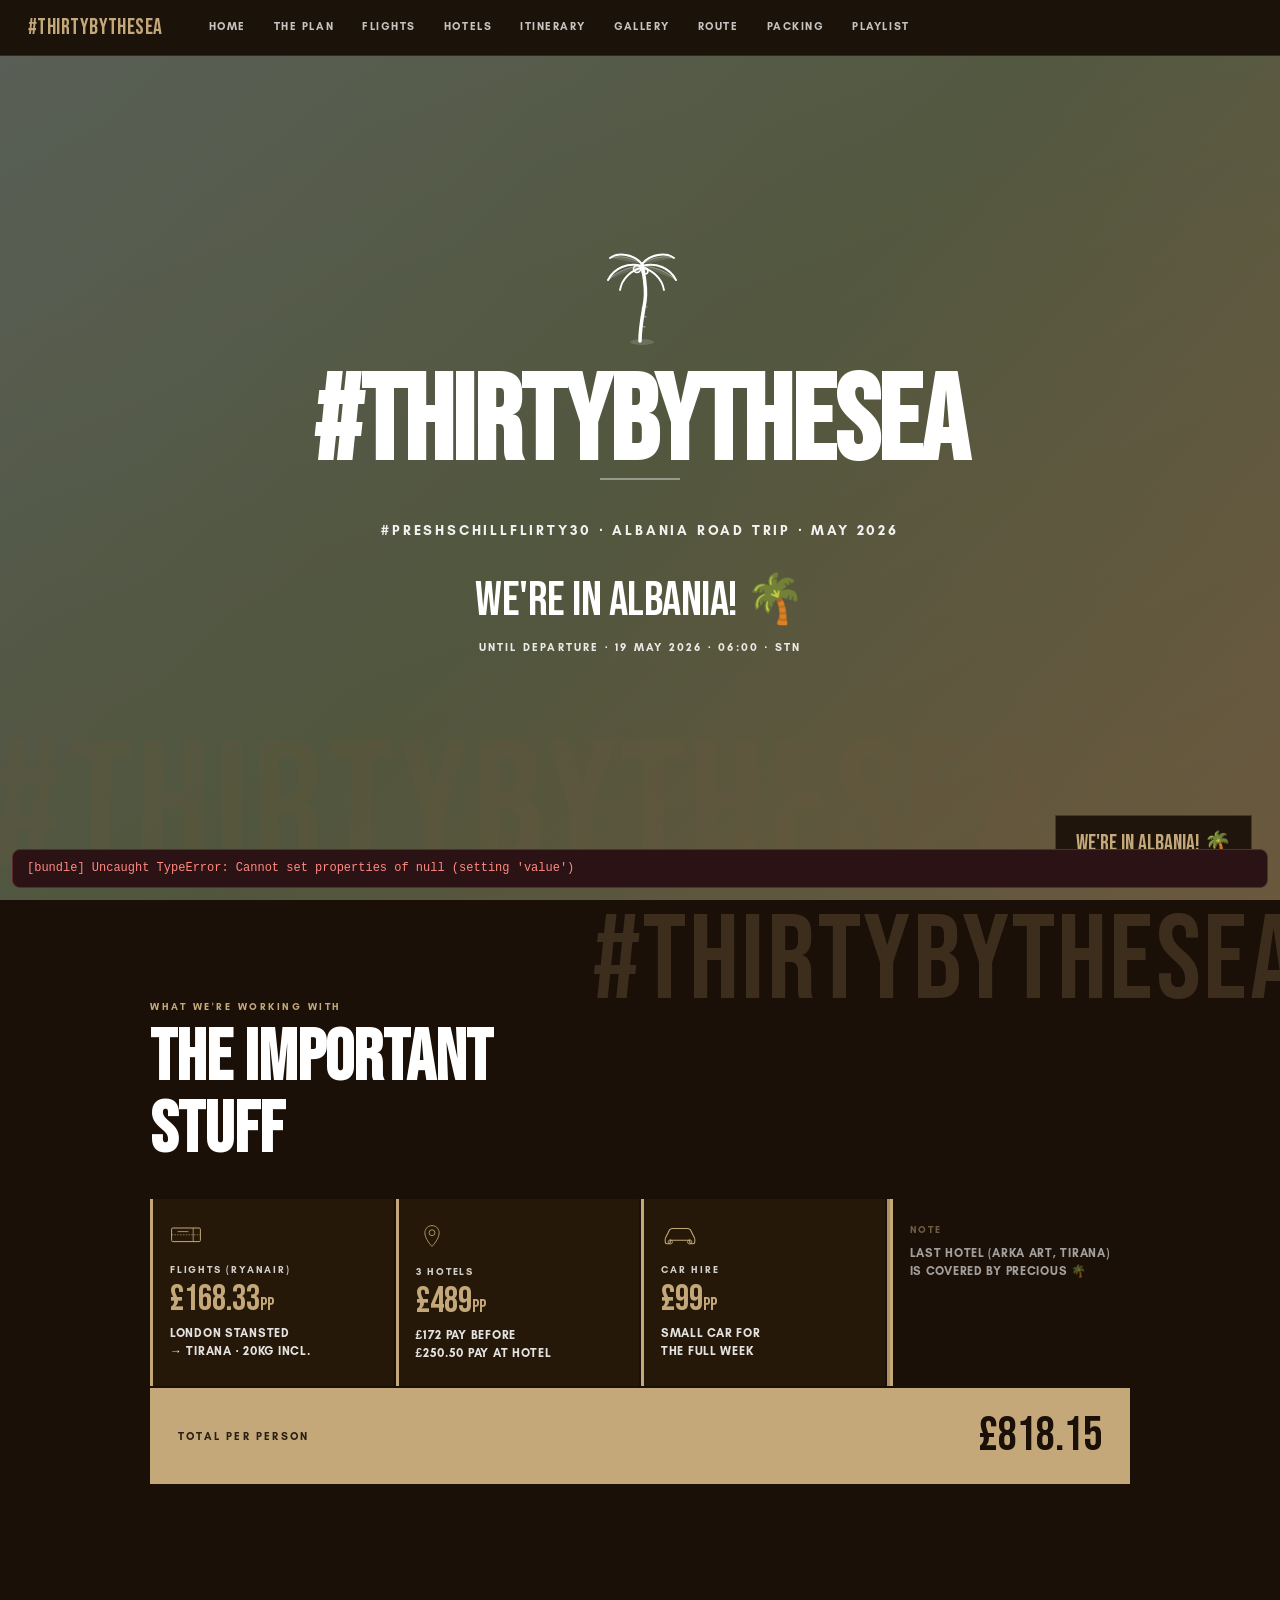
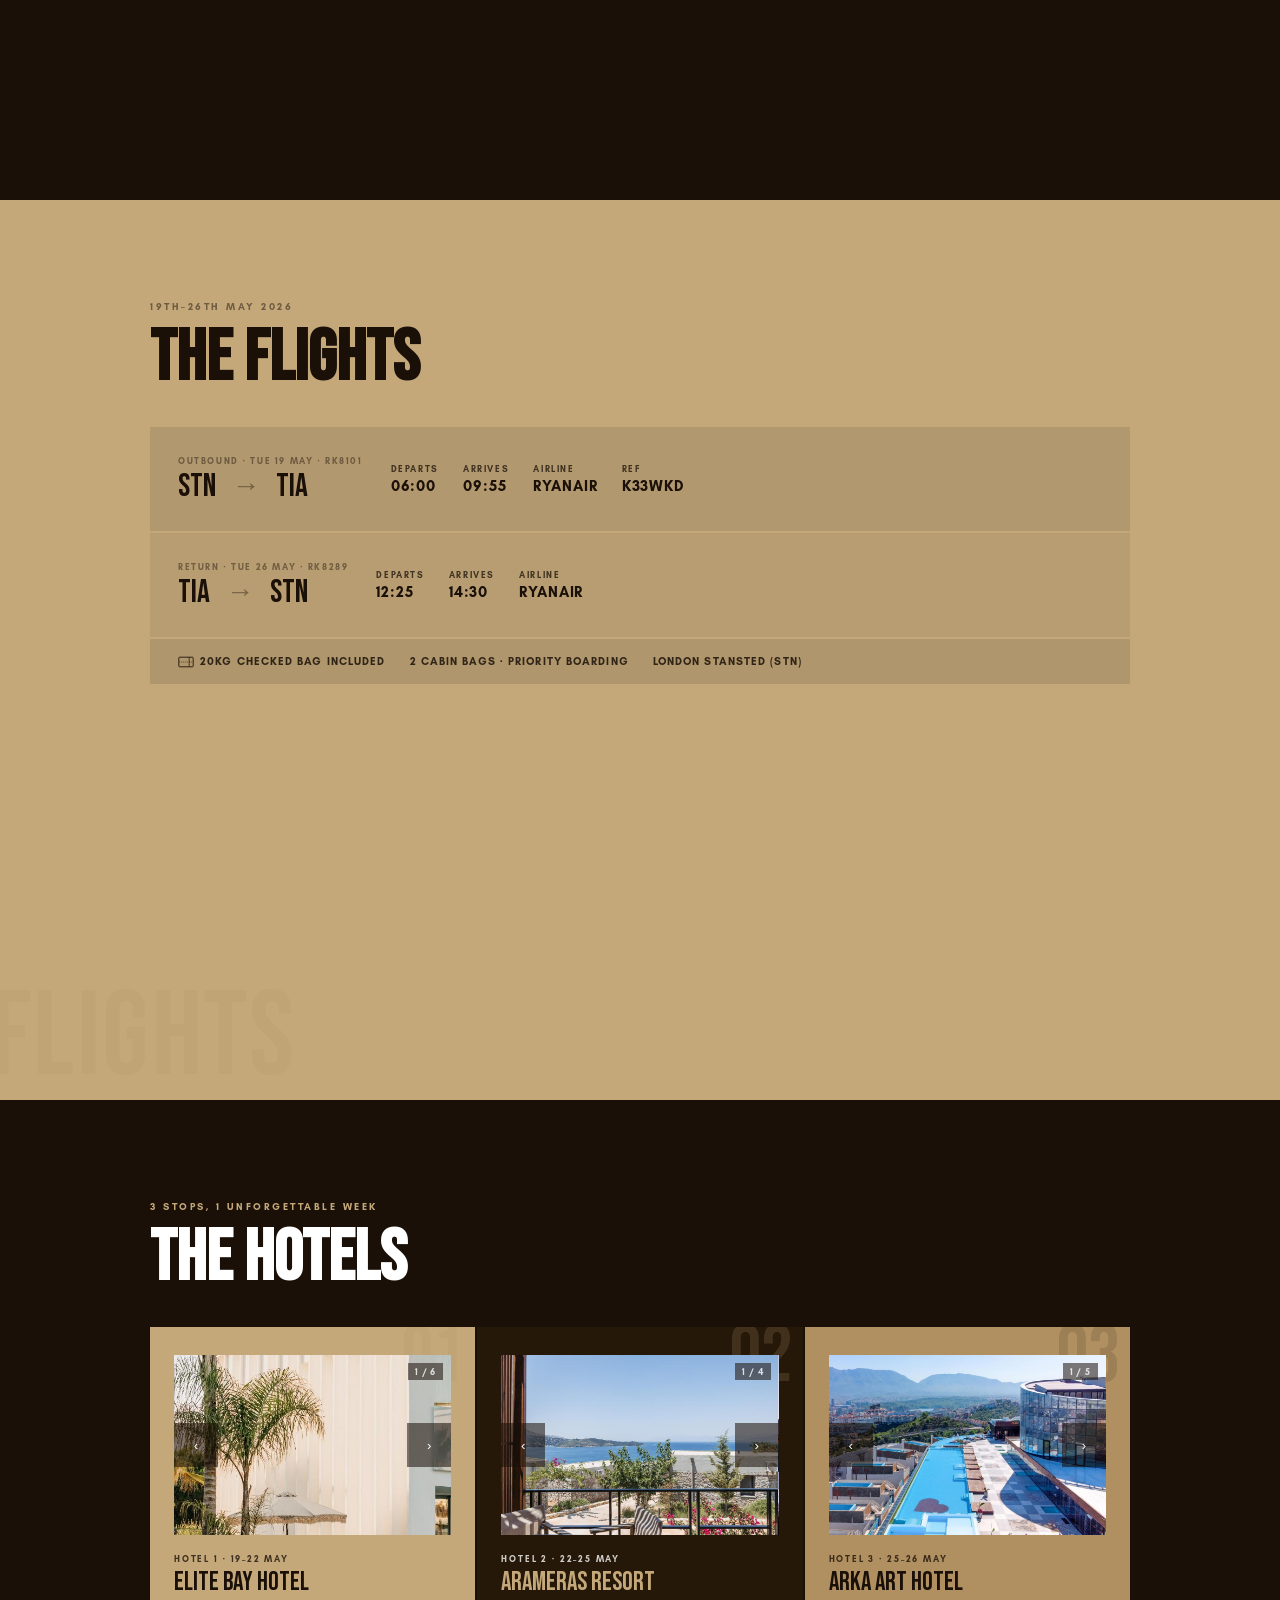
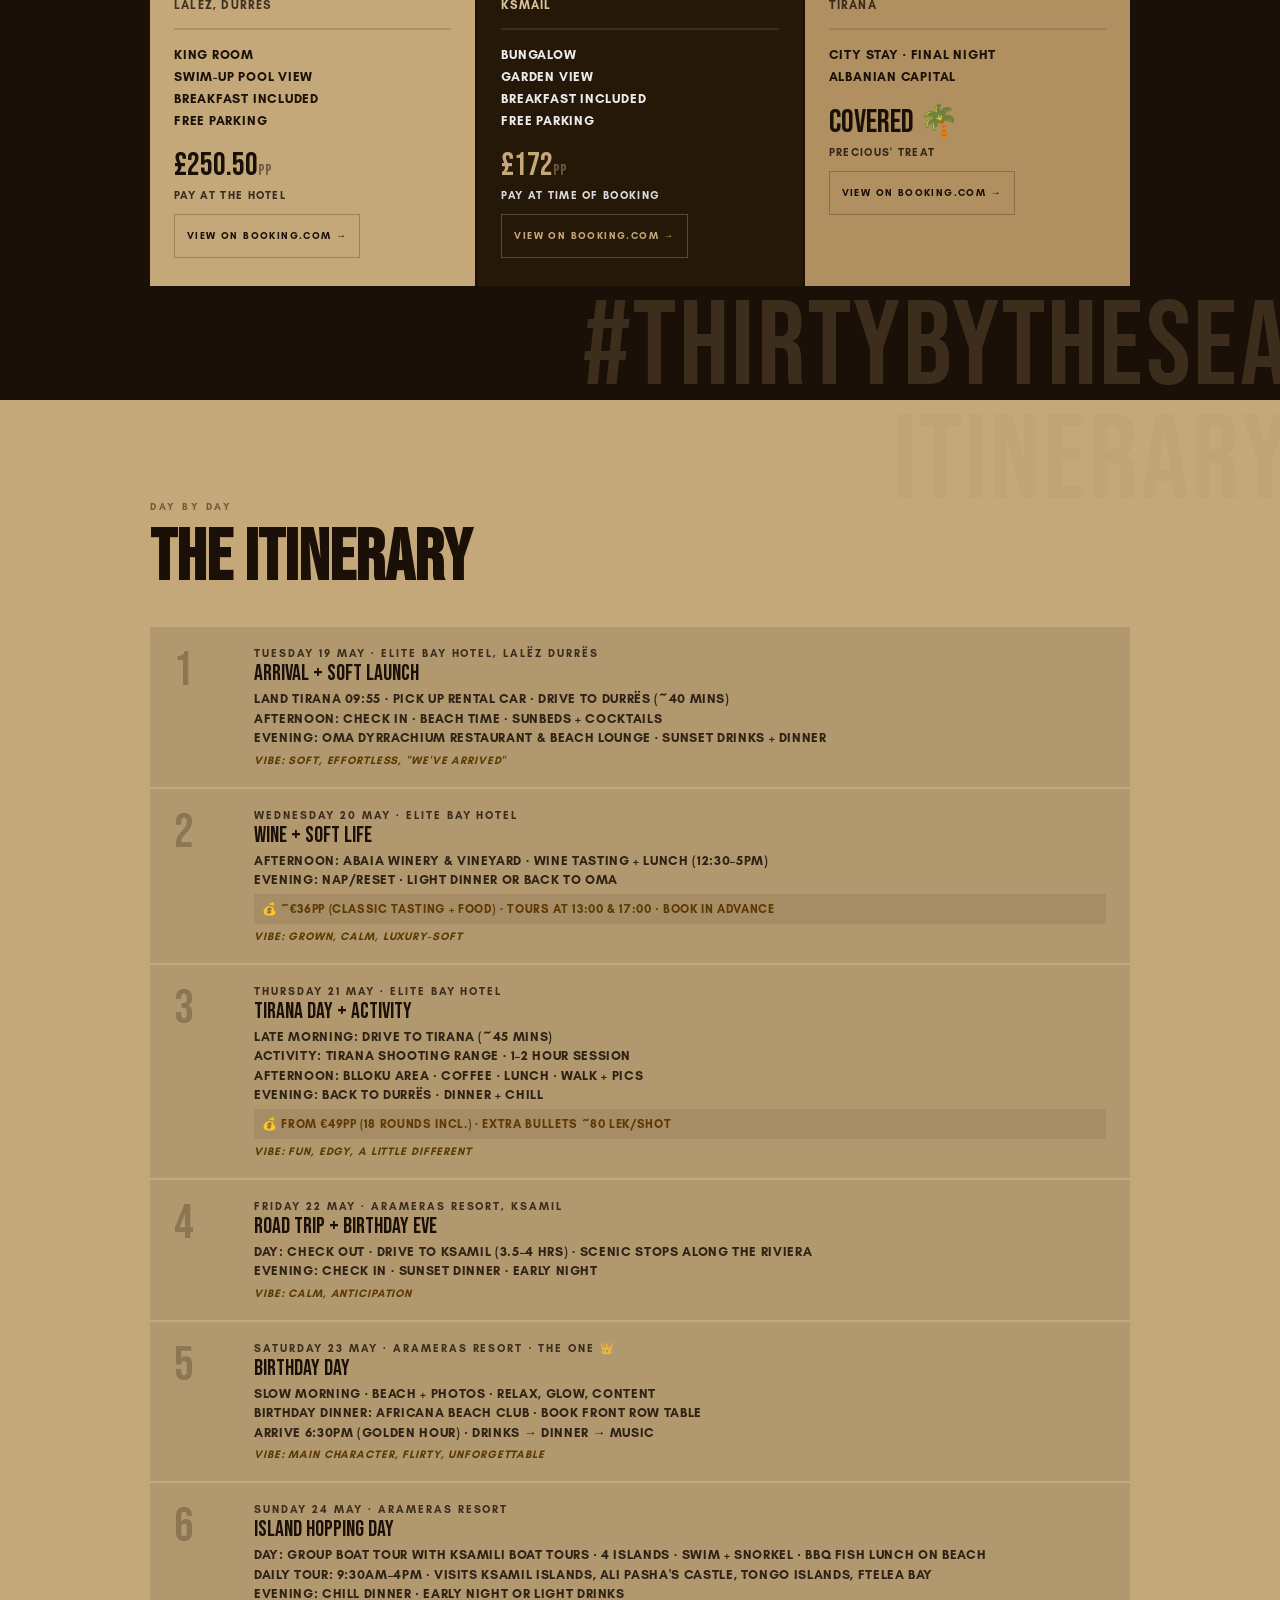
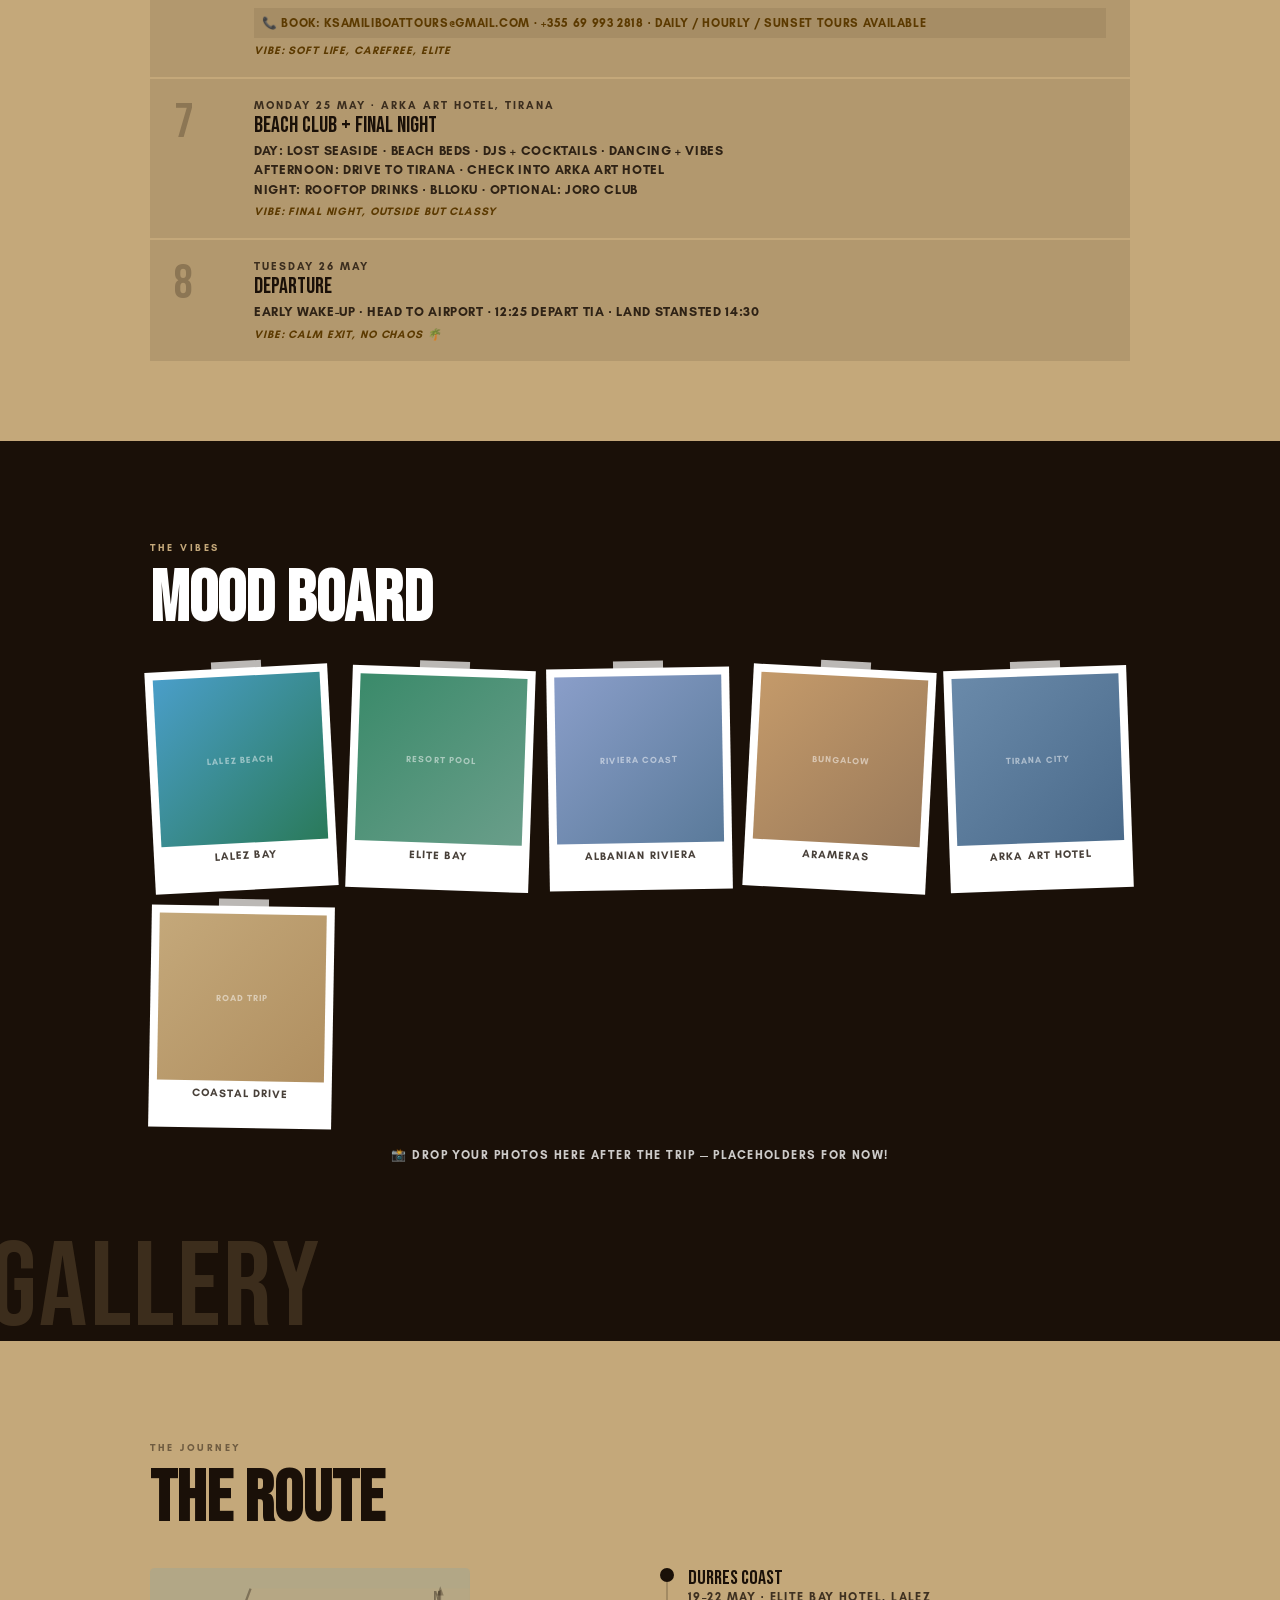
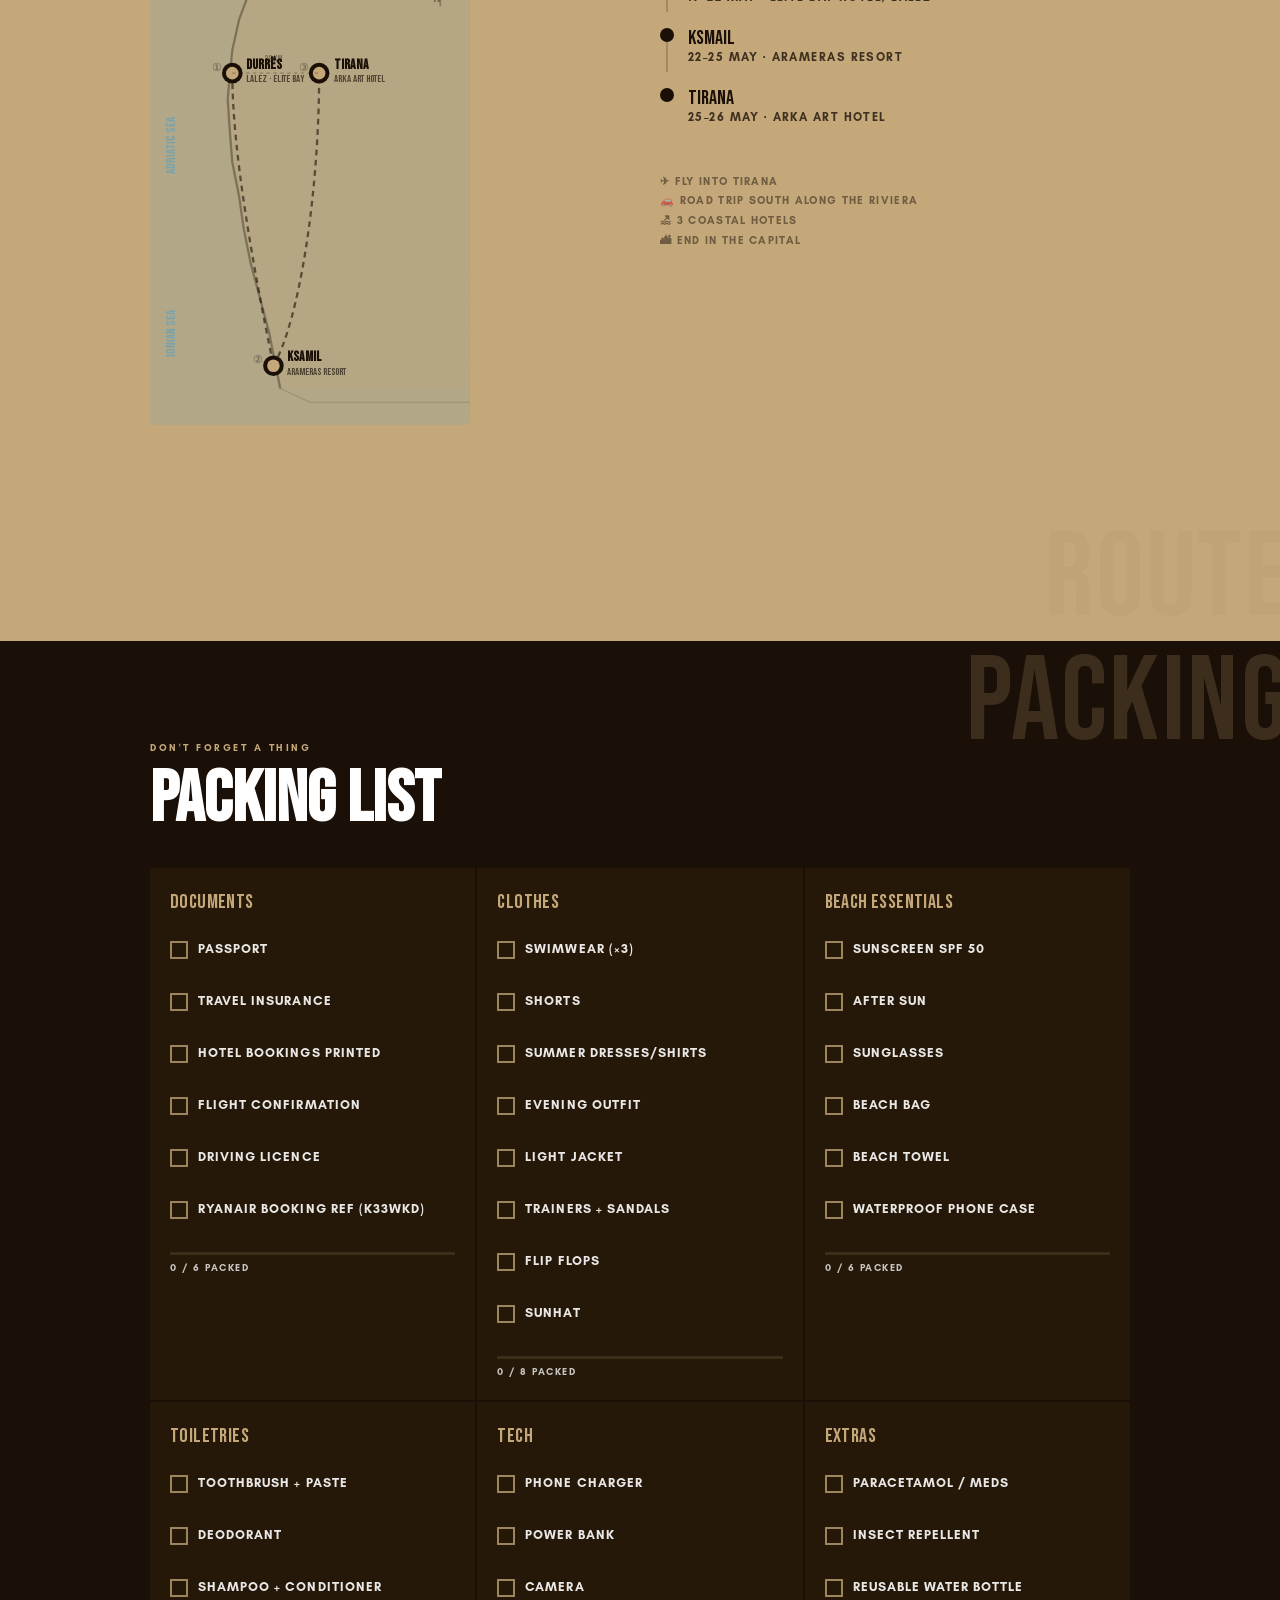
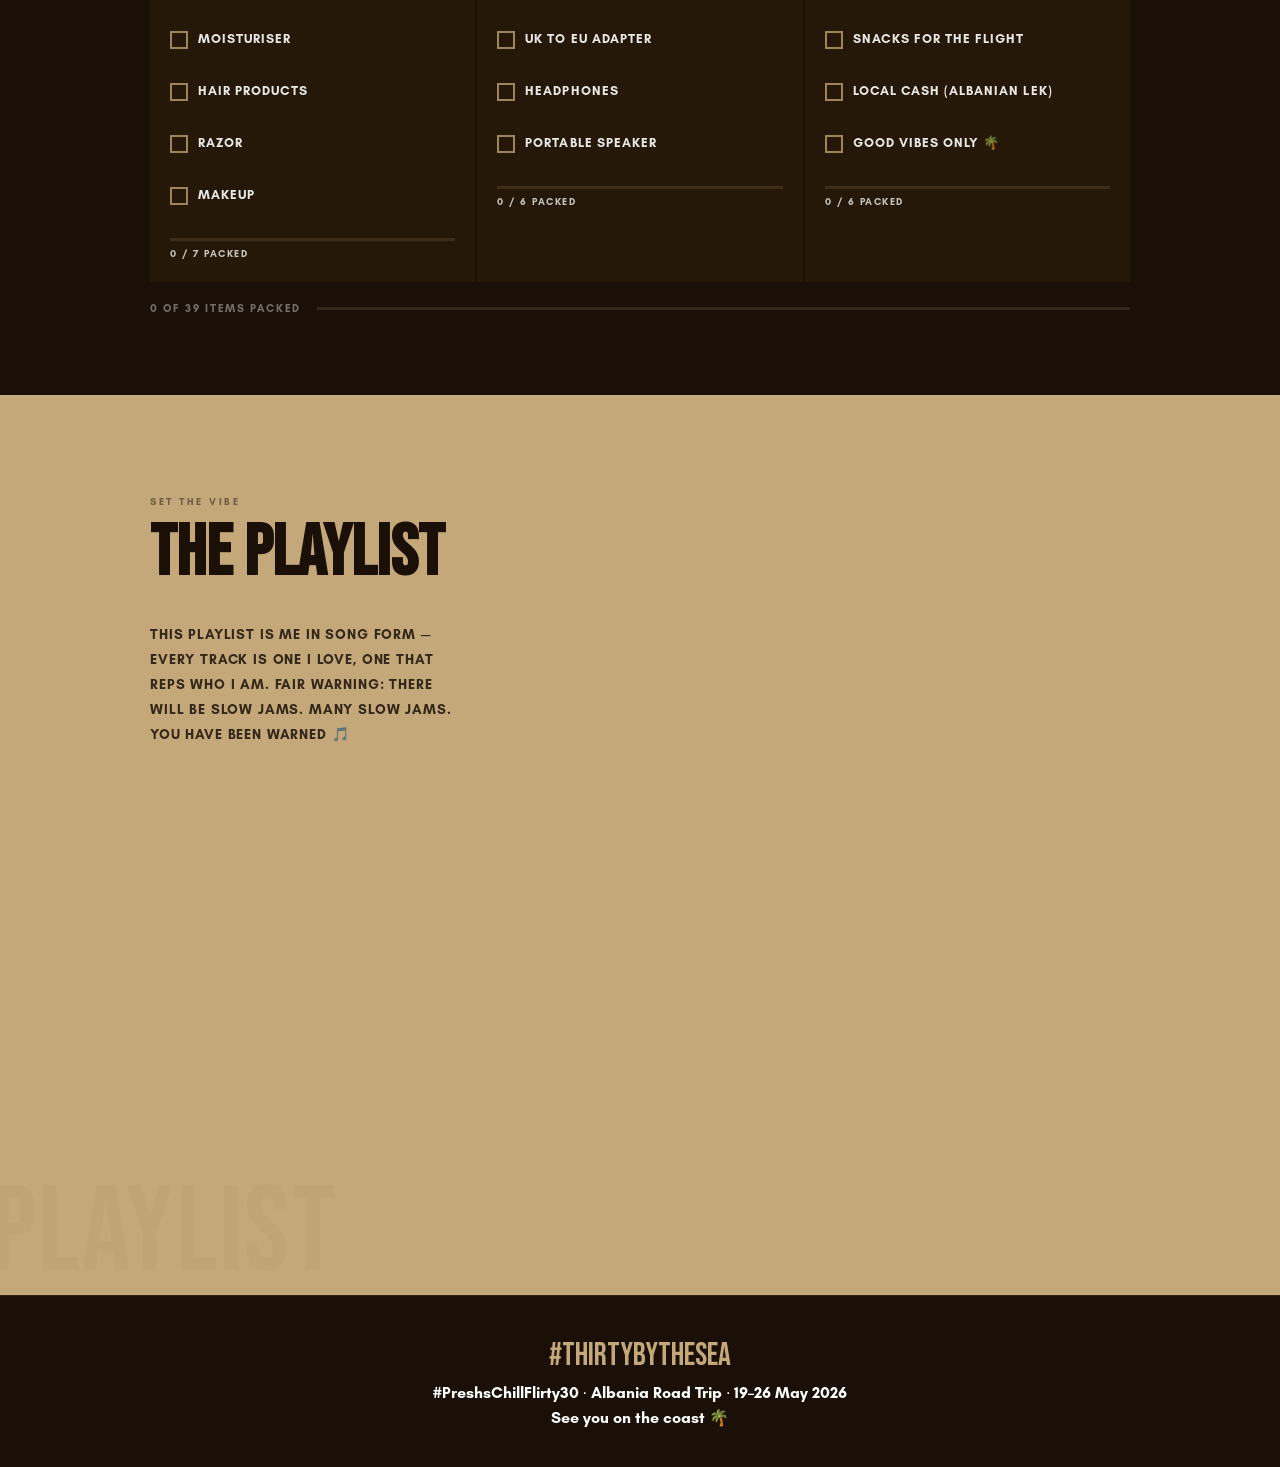
==== index.html @ 929d5aef "Add files via upload" ====
<!DOCTYPE html>
<html>
<head>
  <meta charset="utf-8">
  <title>#ThirtyByTheSea — Albania Road Trip May 2026</title>
  <style>
    * { margin: 0; padding: 0; box-sizing: border-box; }
    body { background: #C4A87A; display: flex; align-items: center; justify-content: center; min-height: 100vh; font-family: -apple-system, BlinkMacSystemFont, sans-serif; }
    #__bundler_loading { position: fixed; bottom: 20px; right: 20px; font: 13px/1.4 -apple-system, BlinkMacSystemFont, sans-serif; color: #666; background: #fff; padding: 8px 14px; border-radius: 8px; box-shadow: 0 1px 4px rgba(0,0,0,0.12); z-index: 10000; }
    #__bundler_thumbnail { position: fixed; inset: 0; width: 100%; height: 100%; display: flex; align-items: center; justify-content: center; background: #C4A87A; z-index: 9999; }
    #__bundler_thumbnail svg { width: 100%; height: 100%; object-fit: contain; }
    #__bundler_placeholder { color: #999; font-size: 14px; }
  </style>
  <noscript>
    <style>#__bundler_loading { display: none; }</style>
    <div style="position:fixed;bottom:12px;left:12px;font:13px/1.4 -apple-system,BlinkMacSystemFont,sans-serif;color:#999;background:rgba(255,255,255,0.9);padding:6px 12px;border-radius:6px;box-shadow:0 1px 4px rgba(0,0,0,0.08);z-index:10000;">
      This page requires JavaScript to display.
    </div>
  </noscript>
</head>
<body>
  <div id="__bundler_thumbnail">
  <svg viewBox="0 0 400 300" xmlns="http://www.w3.org/2000/svg">
    <!-- Sand background -->
    <rect width="400" height="300" fill="#C4A87A"></rect>
    <!-- Dark overlay -->
    <rect width="400" height="300" fill="rgba(0,0,0,0.35)"></rect>
    <!-- Palm tree -->
    <path d="M200 260 C200 220 204 185 206 155" stroke="white" stroke-width="8" stroke-linecap="round" fill="none"></path>
    <path d="M206 155 C190 130 160 125 148 135" stroke="white" stroke-width="5" stroke-linecap="round" fill="none"></path>
    <path d="M206 155 C222 130 252 125 264 135" stroke="white" stroke-width="5" stroke-linecap="round" fill="none"></path>
    <path d="M206 155 C186 140 162 150 152 168" stroke="white" stroke-width="4" stroke-linecap="round" fill="none"></path>
    <path d="M206 155 C226 140 250 150 260 168" stroke="white" stroke-width="4" stroke-linecap="round" fill="none"></path>
    <path d="M205 158 C196 162 184 175 180 192" stroke="white" stroke-width="3.5" stroke-linecap="round" fill="none"></path>
    <path d="M207 158 C216 162 228 175 232 192" stroke="white" stroke-width="3.5" stroke-linecap="round" fill="none"></path>
    <!-- Title -->
    <text x="200" y="100" font-family="sans-serif" font-size="28" font-weight="900" fill="white" text-anchor="middle" letter-spacing="2">#THIRTYBYTHESEA</text>
    <text x="200" y="124" font-family="sans-serif" font-size="11" fill="rgba(255,255,255,0.8)" text-anchor="middle" letter-spacing="3">ALBANIA ROAD TRIP · MAY 2026</text>
  </svg>
</div>
  <div id="__bundler_loading">Unpacking...</div>

  <script>
    
document.addEventListener('DOMContentLoaded', async function() {
  const loading = document.getElementById('__bundler_loading');
  function setStatus(msg) { if (loading) loading.textContent = msg; }

  // Error sink persists across replaceWith since it's on window, not the DOM.
  window.addEventListener('error', function(e) {
    var p = document.body || document.documentElement;
    var d = document.getElementById('__bundler_err') || p.appendChild(document.createElement('div'));
    d.id = '__bundler_err';
    d.style.cssText = 'position:fixed;bottom:12px;left:12px;right:12px;font:12px/1.4 ui-monospace,monospace;background:#2a1215;color:#ff8a80;padding:10px 14px;border-radius:8px;border:1px solid #5c2b2e;z-index:99999;white-space:pre-wrap;max-height:40vh;overflow:auto';
    d.textContent = (d.textContent ? d.textContent + String.fromCharCode(10) : '') +
      '[bundle] ' + (e.message || e.type) +
      (e.filename ? ' (' + e.filename.slice(0, 60) + ':' + e.lineno + ')' : '');
  }, true);

  try {
    const manifestEl = document.querySelector('script[type="__bundler/manifest"]');
    const templateEl = document.querySelector('script[type="__bundler/template"]');
    if (!manifestEl || !templateEl) {
      setStatus('Error: missing bundle data');
      console.error('[bundler] Missing script tags — manifestEl:', !!manifestEl, 'templateEl:', !!templateEl);
      return;
    }

    const manifest = JSON.parse(manifestEl.textContent);
    let template = JSON.parse(templateEl.textContent);

    const uuids = Object.keys(manifest);
    setStatus('Unpacking ' + uuids.length + ' assets...');

    const blobUrls = {};
    await Promise.all(uuids.map(async (uuid) => {
      const entry = manifest[uuid];
      try {
        const binaryStr = atob(entry.data);
        const bytes = new Uint8Array(binaryStr.length);
        for (let i = 0; i < binaryStr.length; i++) bytes[i] = binaryStr.charCodeAt(i);

        let finalBytes = bytes;
        if (entry.compressed) {
          if (typeof DecompressionStream !== 'undefined') {
            const ds = new DecompressionStream('gzip');
            const writer = ds.writable.getWriter();
            const reader = ds.readable.getReader();
            writer.write(bytes);
            writer.close();
            const chunks = [];
            let totalLen = 0;
            while (true) {
              const { done, value } = await reader.read();
              if (done) break;
              chunks.push(value);
              totalLen += value.length;
            }
            finalBytes = new Uint8Array(totalLen);
            let offset = 0;
            for (const chunk of chunks) { finalBytes.set(chunk, offset); offset += chunk.length; }
          } else {
            console.warn('DecompressionStream not available, asset ' + uuid + ' may not render');
          }
        }

        blobUrls[uuid] = URL.createObjectURL(new Blob([finalBytes], { type: entry.mime }));
      } catch (err) {
        console.error('Failed to decode asset ' + uuid + ':', err);
        blobUrls[uuid] = URL.createObjectURL(new Blob([], { type: entry.mime }));
      }
    }));

    const extResEl = document.querySelector('script[type="__bundler/ext_resources"]');
    const extResources = extResEl ? JSON.parse(extResEl.textContent) : [];
    const resourceMap = {};
    for (const entry of extResources) {
      if (blobUrls[entry.uuid]) resourceMap[entry.id] = blobUrls[entry.uuid];
    }

    setStatus('Rendering...');
    for (const uuid of uuids) template = template.split(uuid).join(blobUrls[uuid]);

    // Strip integrity + crossorigin — blob URLs from a file:// document inherit
    // a null origin, so crossorigin forces a CORS fetch that SRI then rejects.
    // The manifest bytes are ours; SRI protects against CDN compromise, not this.
    template = template.replace(/\s+integrity="[^"]*"/gi, '').replace(/\s+crossorigin="[^"]*"/gi, '');

    const resourceScript = '<script>window.__resources = ' +
      JSON.stringify(resourceMap).split('</' + 'script>').join('<\\/' + 'script>') +
      ';</' + 'script>';
    // Inject after <head> so the DOCTYPE stays first; prepending the script
    // would push the parser into quirks mode. DOMParser always emits a <head>
    // (synthesizing one if the source HTML omitted it) but may carry
    // attributes through, so match the full opening tag. slice() rather than
    // replace() keeps us clear of $-pattern substitution in resourceScript.
    const headOpen = template.match(/<head[^>]*>/i);
    if (headOpen) {
      const i = headOpen.index + headOpen[0].length;
      template = template.slice(0, i) + resourceScript + template.slice(i);
    }

    // Parse the template and swap the root element. Scripts inserted via
    // DOMParser/replaceWith are inert per spec — re-create each with
    // createElement so they execute, awaiting onload for src scripts to
    // preserve ordering (React before ReactDOM before Babel before text/babel).
    const doc = new DOMParser().parseFromString(template, 'text/html');
    document.documentElement.replaceWith(doc.documentElement);
    const dead = Array.from(document.scripts);
    for (const old of dead) {
      const s = document.createElement('script');
      for (const a of old.attributes) s.setAttribute(a.name, a.value);
      s.textContent = old.textContent;
      // text/babel scripts with a src: fetch and inline. transformScriptTags
      // does XHR against the src, but blob:null/ from a file:// origin is
      // silently dropped. Inlining makes it a plain inline babel script,
      // which transformScriptTags handles unconditionally.
      if ((s.type === 'text/babel' || s.type === 'text/jsx') && s.src) {
        const r = await fetch(s.src);
        s.textContent = await r.text();
        s.removeAttribute('src');
      }
      const p = s.src ? new Promise(function(r) { s.onload = s.onerror = r; }) : null;
      old.replaceWith(s);
      if (p) await p;
    }
    // Babel standalone auto-transforms type=text/babel on DOMContentLoaded,
    // which fired before we swapped the document. Trigger manually if present.
    if (window.Babel && typeof window.Babel.transformScriptTags === 'function') {
      window.Babel.transformScriptTags();
    }
  } catch (err) {
    setStatus('Error unpacking: ' + err.message);
    console.error('Bundle unpack error:', err);
  }
});

  </script>

  <script type="__bundler/manifest">
{"91d65eb9-b013-4e97-a928-3723d8cd5eda":{"mime":"image/jpeg","compressed":false,"data":"/9j/4AAQSkZJRgABAgAAAQABAAD/2wBDAAgGBgcGBQgHBwcJCQgKDBQNDAsLDBkSEw8UHRofHh0aHBwgJC4nICIsIxwcKDcpLDAxNDQ0Hyc5PTgyPC4zNDL/2wBDAQkJCQwLDBgNDRgyIRwhMjIyMjIyMjIyMjIyMjIyMjIyMjIyMjIyMjIyMjIyMjIyMjIyMjIyMjIyMjIyMjIyMjL/wAARCAKrBAADASIAAhEBAxEB/8QAHwAAAQUBAQEBAQEAAAAAAAAAAAECAwQFBgcICQoL/[base64]/8QAHwEAAwEBAQEBAQEBAQAAAAAAAAECAwQFBgcICQoL/[base64]/9oADAMBAAIRAxEAPwDzPUl/4mUxyDh8cGtvxgvy2Z6Zj/oKy9Yt/smsXNvu3+W5Xd64rU8WHMdiRn/V/wBBXO+h3Lqbfhof8UgFJwN0ma5XwiMeJLXHTD/+gNXU+HX2+DW+XIXzD+tcx4PGfElufRHP/jpolsStybxxz4ii/wCuKf1r1PWwVhudv3kjjwfoFryvxkd3igD0jjFes+IBsF2ACcqg4+i0bUGC/jI8T8ZWcdv4inaMYWULLj1JHP65rnSK73x1YgWNhegfN80Tn9R/WuGYetOjLmgjOtDlmyHbzTwo3AHIFKB81H8Wa0M7HeWOkJo1+0KSeYJLZZN31NbXh7/ka7DH98/+gmsPS70X4t5f44rJYn47qxH8sVv+Hl/4q6x/3if/[base64]/[base64]/mBXzrdmj6OK0ZqaCgPg6TtkSGud8HEr4jhPH3H6/wC7XR6Gv/FGTfMekn9a5zweQfEMef7j/wAqcupI/wAWMH8XsPaMH8hXqviVm864ToN0Yx6nA/z/APr48o8TD/isXHqYx/46K9b8SOpknTaP9YhJ79Kb0oMUf4yPOfHDN/YEK8YE44z7GvOiea9E8cy/8SCEdN0/H5GvO+9Z4b4B4r4wHWlI5oPWgH5q6DmOl8JE/wCl89Av9a7Xwz8/iqy9t/8A6A1cd4SX5bz6L/Wuy8LDPiyz/wCB/[base64]/bMZP+fyr517xPpI7M1dH48FSdgVlJP51zfg9QdfXjJETH6V0OmEjwO+MAskoGSc9/asDwdhtd/wC2LU3syOwniPnxhj/ai6/Ra9V8TFlnuzhf9anTOQMf/X/WvKtfP/FZH/rpEP0WvWfEjAXNwCwyHTHt8tN/wAj/AB0eYeOJC2lWgxgeacflXBHrXdeOW/0CyX/bY4rhSKnD/AhYn+ILSr8zCgDNPUcVuc6Or8JAFLs/7o/nXX+FhjxbafR//QDXH+EQTFd4Pdf612nhXH/CV2vsH/8AQTWtH4kVV/[base64]/M1Q14ka3d5OSZP6Vo+KRme3znd5XNfPveJ9EtmaunjHggkAcRynn/AIFXO+EV/wCJ5/2yauhsf+RJkPcRS/8As1YHhA/8T1l/6Yt/SjoxdhNcGfGpHPEsX8lr1rxKwN3OVA3KUU/rXk2rc+N2X/ptF/Ja9V8VZS4u8A5LJ/KiX8AmP8dHmPj5t0Vn7M/b6VwzV2njp90VkCMHc/8ASuLPSpw38NBif4jFXqKeB8xFMWnZ+etzBHW+EB+5u/qv9a7LwqM+Krf2V/8A0E1yHhAfuLv/AHl/rXYeE/8AkaoP91//AEE1tR+JDq/[base64]/wDTTvWl4oYtPbE/88QazdYBbVbvrkyGtHxJnz7Uc4FuBz+NfPvdH0K6mnZgf8IQ7n/nlJ/NqxfBozr7H/pi38xW1a5PgZsdopT+prE8GD/idP8A9cG/mKT2YuqG6kd3jxv+viIfoteq+KZCZrgkcCdAfoBXlV7/AMj6OP8Al5j/APZa9O8Wn5rscnNwP5Gqn/AFD+OjyzxxJvubUDphz+tcmeldR4zz9otPlwNjY5965c0qC/donEfxGKtPx82aYnUVJ7VsZLY6/wAIf8et4f8AaX+RrsfCQ/4qmHn+B/8A0E1xvg45tbsf7S8/nXZeEf8AkaYv9x/5VrR+JDq/[base64]/wATa6OD94fyq3rp5s8nP+ipz+deA+h9CupqW7bPAxwOsTg+/LVjeDD/AMTuT/ri38xWxGMeCSRj/Uucfi1Y3g7jWJT1/cn+YoezF1Qlx83jxc/8/cY/Va9O8VjM92o5H2hf/QTXmE3zePk29DeR/wA1r03xKf396R2uvz4NFT+AKn/HPKfGZPn2f/XNun1rl2rpfGJIvbZD2jJ/U1zRNOh/DROI/iMcvUVJjnNRr1qStDJHXeD+bS7OMfOv8q7PwiP+Koj/ANx/5Vxng/8A49Lv/fX+Rrs/CP8AyM6f7jn9K3o/[base64]/AG+Pyqzrpy9oPS2X+Zqvrik6xdYOct1/CpNXOZbc5/5dk/DivBfQ99dTZUH/AIQ5cf8APJv/AGasbwf/AMhmU9f3J/mK222p4PQ9/Ibn86xPB/8AyGZcf88T/MUvssfVEZJ/4T6Lrk3sWc/Va9K8TAma9GCP9JPP4GvNyN3xCh976L/0Ja9K8VYFxdrnrc8fkaqp/u5FP+OeS+LyTqcIPaEfzJrnTXQeMD/xOR6eUuP1rnic06PwIjEP94x6npUnWoVPar1pam5huXHWKPzMe2QD+hq3oRHXQ6XwecWt17uv8jXa+Ef+Roj/AOub/wAq4jwg3+jXXqXH8q7bwg2fE0ftG/8AKuiiveRNV/[base64]/+8P5Cn6uv7yA+tvH/Km6yB/a1z14YfyFO1Vt0kIOeIIx+leE+h766m3IAfBy9eIM/wA6xvCHGsSf9cT/ADFbzrnwd16WwP6Vz/hE/wDE5kPpEf6VPRg90Ef/ACUW3/6/4z/48tem+L1AuJz/ANNuQPYtXmUOD8R7b0+3x/8Aoa16T4vkb7Vc4PSbPHflqup/u5FP/eEeReMD/wATceoiXP61zw5rc8UFm1qXcONi4+mP/r1igACnR+BGdZXqMAK6fwbCtzqFzbsMia2ePPpkYzXMmuk8Fz+TrDMASfLIAHXmnU+FhS+JFrw1G0EV6hHzRy7D+Ga7bwdz4mQ/9MnrmkgFjrOpIAdjyK3PUblzzXS+Df8AkaEGeDC/[base64]/5CtwfUr/IU3UyTLHnOfJj/APQRUmtDGqT9cZHP4CqupTA3gXJ4hjHP+4K8Tex717XOon3DwjnP/Lsnftiue8LEjVpD/wBMz/MV0d2QvhQqQATaoP8Ax0VznhTJ1eQdvLP8xUdGPqiSz+f4jWuOv2+M/wDjy16L4sKtf3ZH8Nxjn8a89tOPiTa45H9oR/8AoYr0bxaOHm2gE3D9D1wauprhyKf+8I8i8WgDXJABgCNP/QRWAK2/E751643eiDH/AAEVi06fwIir8bEI4rqvAyhdXkYjpEa5Yda6vwQC2qy/9c6VZ+4x0PjR0DkPrGpZHXy8Z/3a2fBYI8SqD2iesdgP7Z1Hvyn/AKDW54NP/FTD/ri/9K6MN9knE/[base64]/kKxdQcm9Y4/hX/ANBFa+trnU7jn+739hWZdKr3BIGMgfyFeRHZHsSvc7a8Y/8ACMD5RzbgHj/YrnvCeP7Wkz08o/zFdJqaKvh+aMcBLcgfliub8K/8heT08s/zFY9Ga9UWLTB+JNsP+ogn/oYr0jxdKsq+RuwY5nPHuTXmtiSfiVanP/MRQ/8Aj4rvNfbfd3RIHE5OB9TV1HagTTV8QjyXxMwOu3B6n5f/AEEVkVqeIzu1y4I9R/6CKyx0qqfwoyqfGwHWut8EDOpTn/pnXJr96ut8D8ahPz/yz/rUV/gZeH/iI3V51TUD/tJ/6DW54M/5GX/ti/8ASsRSG1HUT/tJ/[base64]/kKy7kA3BIPYcj6CtHVz/wATOcHnkfyFU7xAJAw6FFI4x/CK8hbI9p6tnYagM+HZdzci3B/MCue8J/8AIVmx/wA8j/MV0F//AMixIc5/0df6VgeE+NUmPrF2+orLoy+qH6bk/Eq0HrqCD/x8V3eu/LeXZHOZ9vXvuJ/wrhdJ5+JdlntqCf8AoYrt9f4uLsbv+Xpj/Kqq/wABE0f455NrnOsXX+9/QVm9BV3WWzq11g/8tDVDNaQXuoxm/eY5Dya67wRj7ZcMemyuRXiuy8CgefdE/wBwVnX+BmmG/iI2ITm/1IY/jX/0Gt7wSf8AipG/64P/ADFYMLBtR1MjoZB/6DW94JH/ABUrn/[base64]/AJZp/wCgik1pt2sXJJH3u30qbU8Fk/65p/6AteO+h7Uep0Wokf8ACLvgAn7Ov8qwPCfGqS8/8s/6itzUAD4YY+tunSsHwsSNTl/65/1FQvhZX2kT6Oc/Eyy9DqMf/oYrsPEh+a4YH/l4ck1x2ic/Emz4/wCX9P8A0IV13icEC5XP/Lw4/Wrq/wAFE0f4x5LqTbtRuT6yN/Oqn41Y1Bh9unP/AE0b+dVhyK1jsjnn8THqa7PwKcPdn/ZFcYnQ12PghQxvM+grHEfAzfDfxEbNthb3U/8ArsP5V0PgjnxJJ/17t/Na5y0UfatTH/TYfyro/A3/ACMkv/Xs3/[base64]/AOgqbUf4B/0yjP8A44Ki1RJxqMgusGY43kdzgU7U3wFGOkaf+givIluj2I9Tor7B8NHB5+zIf0rD8LH/AImknH/LM/zFa95/yLHfH2aPP6Vk+FR/xNJOn+r/AKio6MrqiXQhn4jWnr/aMf8A6HXXeJfmkn44+0ydveuS8Pkf8LJtAOn9oJ/6HXVeIywmb/rvIfXvV1f4KJo/xn6HkN381zKf9s/zqJeBUk5zNIf9o/zpoHFarY5pfExy9K7HwODm7wOu0Vxyjiuy8EMES79eKxr/AAM6MN8aNSx4utS/67/0FdJ4G/5GSYd/szf+hLXM2DZudSbt5/8AQV0/[base64]/mX08uP/ANBFO8QDGsz+5/pUmpY3AHtFH/6AK8iXQ9mK3Nm8wPCwPHNug/ICsXwmP+JrJn/nn/UVs3hB8Kgk5HkL39qxvChxqcnX/V/1FR9lldUTaDx8SrPr/wAhJP8A0Ouo8SZEhJHP2iXr9a5Xw8f+Lj2Z651Bf/Qq6bxOcyP83S4l/mK0q/wl6kUf4x5LJyx+tIvShutArVHMPXpXW+DBlLnPdlrkR0rq/By7o7n0yP5Gsa3wM6MP/ERs6eBv1H/rv/QV1HgUf8VHcH/p1b/0Ja5ixUJJqAHTzj/IV1PgP/kYbj/r1b/0Ja6MPvEjE/[base64]/j+15vTd6UurgJMyjsqD/wAdFM1g79VuCf8Anof50/W2JvZskE4UZx7CvIa2PaXU1bnH/CJqTwRCpH5VjeFj/wATOX18v+orXm+bwq2QMC2HJ/CsnwqM6pIR2jP8xU/ZYfaRJ4a5+JFiD2v1/wDQq6PxSwUSZ5xNNz+Vc/4YXHxJssc/6eB+pre8XEiKf0Ek38hWtT+EvX/Izo/xX6HlJ604UhoHarRgOB4Ndf4NUm2uiOxFcgBXY+DgRp90c4G4VlXfuG+G/iGrZHdJqB4/156fQV1HgMZ1+4P/AE7N/wChLXLaf1v8/wDPdv5Cus8Bj/id3P8A17n/[base64]/IVXnYNqLEEMpkOCOhGavazg6hPjn7v8hXky3R7MdmXJcjwo3Q/uBWR4VJGoy5/55H+YrVnAHhYgHnyv8ay/Cv/ACEphzzEeR9RU/ZYfaRY8LgH4k2Y/wCogp/8eNbXjFh9nuf+uk38hWL4VyfiXZev24fzNa/i9lFjcnJzul/pWlT+GvUzpfxH6f5nl5pwpp604dK0MBw6V2XhAgadcbuP3lcaOldl4PGbGdccsxFY1/gOjDfGadkV33u05Bm9MY4FdX4B/wCQ3df9ex/9CWuTs4jDJfoTyLhh/Kut8Aj/AInF2f8Ap3/[base64]/vKen1q7rahL+XB7j+VUZCG1NhnnzT0+tW9ZVmvZCOwUnP0rypbo9iOzLsxP8Awi5P/TL096zPCzY1Gcj/AJ5f1Fakw2eF2P8A0xPGfcVleFuL2f2jP8xU/ZYP4kWvCBz8SLJuh+2j+dafjVSlndBuu+Toe2RWd4O/5KVZgf8AP6f61f8AGgIsLoknlyee2Suf1zWk1+7XqZU3+8foeamlFIaUVoYjhXceCELxAf3pK4da7bwo7Q6b5qnDLISDWGI+A6cKvfNCAn7XqBPe6f8ApXWeAP8AkL3Y/wCncf8AoQrkbR98t8xOd1y5/lXYfD/nVL4+kIH/[base64]/wBau66f9Ok4HKrn8hXlS+JHrx+FlqbafDXGN3k+tZvhc/6dcevl8fmKvykL4cyMf6kZ596zfC5zqMw7eX/UUvssPtIteE5BF8SrItkgXhzj3yK1vHsZW1laMnayiQ7uD8zDHFYvhgf8XDs2B2kXhOPxNanjcsumlhghlRCc88Ef4VtN+4vUwj8b9Dzlhg496BxTS2TTs8VZlccuK7jwxHu0jkn7/wDUD+tcMtdz4c3Lo0eAeST+tc+I+E6sJ8ZatPkkvlJyBcPz+Vdl8PSDqmoY6+UvH41xEcmHvmPe4b+ldX8Prww6jfOIy48pcgdcZ7V1YdaowxD91np4HNOxVW21S0uDt8zy3/[base64]/LkjjOP/AK4/KrcEflRYPLHkmgZJRRRQAUYNFGaADBoozRQAUUUYoASiiigAooooAKKKKACiiigApKWkoAKKKKBiUGlpDQI+bIP+P9On+sH86ua2C16xLDJVe/sKpWp26jF3BcVd1oZuz67V/lXlS+JHrx+FlqRN3hsjqRDn9azvCX/IUm5/5Z/1FX5N48PEf9Mfy5qh4SBOpy4/55n+YpfZYfaRJ4aJPxBtOnN2f5mr3juZpNNR8YZnGRjsOB/Ks7w62PH9oV5/0s/zNX/HHy6VFkdZOPzNbP4Y+pgvikeenrThnHSkUZzSnNWYj0rvdAz/AGNAoOM571wKmvQNBJXR4OOgzWNZaI6cNo2R2JDLdBzn/SHzmum8CJjUL8dhEO/vXK2I3Jc9wZ3zXW+AsQ3moA44RR8x7c100PiSMcR8DOtdJFBJZgO6n/HFT28t1ahTA7+X/dByPy/wxUjTRsnzptxxkGoQsYc4uEKdSG4b867m7nnWRo2+vIx23EZUjqyA8fUf/rrSt7q3uhmCZX9QDz+VYL28VxH97DDoynP/AOuoBZypIGDCQD2wamyZWqOsxSVhRS3UKfupnA/uyDcB/n61MNVuUDCWKJm6gq2P51NijXoqjHq0DEiRHjx1ONw/[base64]/[base64]/fAp2C5862wxfw57uK0NSUG6PI4VeR9BVGL/kI23H8S/wA6vaqSt4wP91f5CvIluj2I7MtOufD0p6jyyOvvWZ4SGdUl7/uz/MVprk+Gpz/0yP8AOs3wiP8AiZy+8Z/mKX2WJ/EhnhZj/wAJ3aE9ftLdfXmrfjs5tbYDOC54/OqXhZs+ObTp/wAfJ6/jVrx0QILJR3Zj+tbv4YmC3kcSBkUuOmaBxS9qozFA9K77R8jRYcf3fSuBx6V3ulhhpEK4xlBzjpWFd2SOnCrVkelZ8m5JPWdq6bwgy/a9QJyflTp9TXMaR/qrgZOPOfpXTeEQFn1EnkFU6/U11YZ/vEYYr+EzqPOiEmHywB5A702V4i26LcoHGDg5qAsqA4HTnpTIrxoxtgXBJ++or02up5KFE0i54z2HrS/bJQf9a4PT61VmupS4DucN/[base64]/0pz30zuDHcv67cdfyrj5ru5e+NtFcIqswG/GF/LnFWZn1DSik8twskDgBQwxn8OoqOVXKUmdbHqk4KhpAevDDr75qddWcKGZY2Bx93I/xrjV15yGlktdyj5d8YIA+vvT7TU7+6k2w2UjDGciRQAPqePWlyW3HzXO5TUYGOGyp9+anWeFukqn8a88PiJrf5ZlJKtj5iDjtVoeJrQgGSKXr1Az/Wk4sakjveoz2orjIdetI2Gy4aIdlJI/[base64]/X6U1qJux1GaM1yR8cweYwFlIUHRi4BP4Yq1b+MbGYHdFOg9eCP5/[base64]//XUDXFpcR3M0kWfs5w3PfAOP1qG40tH3SqBLNu3BpnPH0I6VkzW2qxtfBkUQTxkblOSpxjv14A9+lZybXQaNssLZTPDOSE+VozyMfhk1nte211ePJNNhQvlhYzu3lcnIx65/TpxWNe6ldjT2BTyptmWZVYBCBgHJ444/SrEWvW1mLoxRxMISqrvxvlJPJz9DXP7V3s9DTl0udTaTM8Y22jRRdi2F/TrVgyqO9c3pWrzXMC3F07F5SWCKM8eg9AM/U81rJcKQMq65OOUb/CuqDTRi2y55/tSNIT7CoxSmtLIVwJozxQBkUe1ABml3Gm9KWgBd1OEnrUeab9aLBclaX0pm8k9TUZkQfxCmG4QdAx+gosFywRkZNJVfznP3UGPUmmGWUnqBTsO5b7UnGapjc3JZvzpTCxxgk/SiwrlzIFMZ4uhcfnVbymHXIpMEZA4osh3J/PiTqx5/2aX7TGT3/KqhwD83WnDaBgAmiwrsnN0CPlQn61G0rtkkhRUbMoP3se1MMnvn8KdhXHkFv+WjVGV9AT704H0Uk+9Pyw5wead7BueAJKp1W3UEf60YOfpVrWZdmoOrHnC9/aiPS4Y7uO43yMUYNtOACRT9RhivZzI6Mj8Z2t1rxmlc9lXsy6p/4pSVwRzEf51meFG2ajOfSM/zFSPqDQaSdPCJ5ZXbuOd3+FZdjdtpMxljVZCy4If/AOt9KlR0Y29Uy14cOzx7bdB/pDf1qz46k+SxH+8f1rEtdRkstXXU4kQyq5cKwyuTnt+NR6vrVxq6QLcpHmEEBlBBOTnmt7XSOZu1zMzTj0FRAnNP3U2SmSDpXoumDbpEK46xjmvOR92vRNNcpp8SY4MY6muTE7I7cLuynpBxDccf8tmrpvCZImvwp5IT+tcvpWfLuB289q6jwmD5moYODhP/AGauvDfxEc2K/hM3J5BtbO3afvHmqjzcbQoUfw88VdaJly5BA6A9qpzA5JCnjuBXqnj2Kz3gU5ZSo6Fsdaf9rhK43qCe7A8dqa0bPjanUf3j+dSWmlHULoxNMkbYzycnP09aTshpajWtVJDRupJ4Bz+vX/[base64]/Wsld8S5xk9QQM1oqFjtYz/aEqysQMKvC889/f2qZDjYk0yGwzLDcW/71gNiEHJPtjgH3qCW7nt7iSGGMxgZG0gduaL20NviSO686Mj7wwCPqATxzWeC0rAjBHYdzz7UlFPVjvpYtQyyTEwvj5urPJ8v5GpPtNpboLeURzgj/AFkWMg+xxn8Kri0dYhK+Yo/TJyfwq7cTRSxRRNHHmNcI2wAnjuR1ok0hIqwxESpctbyPCWIUORlu31HWtDfcF4leymgt48llVihYk579OPWqDMgCkNxjBC/59aUEMU2NI2eccnn1qZSKReuIbi5mEoZ44h8q+fLuKjtg1YWOKCBFW9dJRneA3B/Ss7yGC7W3bc8KD/8AXq2kUaJiNecDIPJFZuT6FIlaZ43wl1IXI4Ktz/Ic1VmO5vnmkZ8YJc8k093weVJqIvG2flCDI+7kfyqVJisQPHE0RUlSQMsx6gfQVEtnEwkEcLMwPBBOMfnU7XoicqUVh3ZlXjP+e9LDdMUxEcDqDu45rTmYrFq3s4oVXeq7wMHKf406W6ji4AIHc+v4VVW5kf5ZW+90+b/61ShIeQ+XPPOf/rVDvuy1boVXnYjYu7BOepPP/wCqkWNsj5QPXNXkSydgXaRccsAR+A6UxwjOTEH8s8gMOR+VNPsDiQG3R8FuSO4qrNEYzhA31xVyANKrEEphjjccHiptsgAVgoxngHP5mmpCcbmM4cDPzYHbpTA69xz9K1Xt2IGFPPO0nOKpzRGNiXUFeQCVI/XFWpIhwK5k2nH3ieBgdKsRzTRY8uVh7KTUDxPEGKxFs9sg4pCZCMrA2fwxVbisaH9taiqhU1C5VQenmE/14q/H4s1SLaBcpKF674x831PWuey5XJTacfdPUinQqzA7gVx1DCk0rBqdra+N0yVuLfjjbsP6VPJ40t1GY7YuO/70D9DzXGJbO44UY68irCaRJIufMTIGR8vH86j3Srs6g+NoVfDWbgEZXL4J/Srtt4t02dC0rPAf9pCwP4jNcDPbT25xMhA6hscfyqHeuFJB579KuyYnJo9Rj13S5Fyt9CBnHzNt/nV2KeGcZhlSRfVGDfyryMSRvwp3Hrx6UolGeAwxxkIQKOUOZnr+aM15Kb+cx7FuJ9px8u9quWuv6nGuwXEwHT5sNj8+aOQOc9OzRmvNv+Ej1UAE3Rx0Hyrz+lRf23qTMSbubJPJD8flmlyhznp2aCa8zj17UoRtF3Jyc/MQx/MioptYvpohE97Iy5OQGxx70coc56XLeW0DhJriKNz0V3AP6mpElSQZR1YeqnNeVFm3bvNU+pPc07BPXGeh2mjlDnPVc0ZrziDW76xjWKOYmNRgI/OBVtPFN0G+eEEezEf40+TzFzneZpciuJHilc8+YPxq1DrYuFzFMG9t3NUqV9mJ1bbo6zcKQmuZ/tKXruH/AH2KYdXf1P50/Ysl1kdRmjNcv/azn+L9aP7Wk/vH86fsZB7aJ1GaMiuY/tZ/7x/Oj+1n/vH86PYyD20Tps0Vy02ryxw71VnOfujPT64qhJ4lkguYhJ5w3kbo/lJG7IHA5/hzwM1hKUVLlLU7q53HFITXNDVXx1amzapP5L+ScyY+XJwM+9beydroj2yK/iDxNJHFPDZ6VPdSQMrSK6/Lt6kkDnGPX1pllBfa1HLdyI1hcspMJTOwxnlc99w79Opp0c9lZK1vKyS+Ywa6ORzuzkt+vHoax73xVcaZq1oqHdYXCLuxyAemQ30AJFcPLeV5vQ15ux3unyM1qBIzmVeJFc5Kt6dBx3B7g1b3VzC6mfvB+oHIPWl/tV/75/Ou+NB2MXWR02aM1zB1Z/75/Oj+1n/vGn7GQe2R05NJmuZ/tV/7x/Oj+1X/AL5/Oj2Mg9sjps0u6uY/tV/75pf7Vf8Avn86PYyD2yOlzRmua/tV/wC+fzoGqv8A3z+dHsWP2yOlzRurm/7Uf++fzo/tV/75o9ixe2R0m6jOa5v+1H/vn86P7Uf++fzo9kx+2R0nFGRXN/2o/wDfP50f2pJ/fP50eyYe2R0oIoyPSua/tST++acNTkY4DE0vYyD2yOiyKOK5z+1HP8Zpf7Tk/vn86PZMPbI6E4prsEUsQcDrgZrAGpyf3z+dRyXkkxwZ5FUdkbFJ0pLYaqxNaS9hMuxpWj3IHVs5Uj+lczq2srYSI3mtNGnDAkMoHfIH3uo9/ep2t4pJC7TzEnOAXJA49KwNQH9lPG72+9erzoPlyPVeccDrXFXVWGqRrTcJvcvX92JtOunEyeRsJEDMMPwSygZJ6DvTp5LfTcy3CSTyTYijSOIjceRk5GOCCMCqQ1aOaCa3MjRRvgeUQOm4En2OKhvdGudYvGlOoSJGp/dg845JxwRisadp/wCLsaS9xa7HSabrFwi+RcQh3GFUuOW6HgfQ5/nW/[base64]/tE98flS/2gexAp+zYe0RoBs8YxS56nBJrP/tBvUflUN3ezPGiRsF3MAzY6DvUuDQ1URreaD0AyPejfjHY+1cdfXE9lnZdsQwO3cBwfyqZfEjrbu/nKZnTJUL0z3wOK55VlGXLI0V5K6Or3PwSPpSkyngHk1xmm+JLqBh9uuYpFYgbhERg85zzxWxL4jgjlES5kdh8oRevPanGrCSumDTXQ2Cr+uB35oKtu+bH4155qHi1hqsNyryqoyjAN8uOOcZ610Z8TW9rao87IC6ggDJz7Z/IUo1oO+o3Fo3z0yNtOVfQEk9M8Vyw8VyuQ4tVEQPz8/d/Pp/8AW96tHW554TcW2AiEhhge3+J/Sk8RDa4crN8xnjjHvTljH41kWGu/bIAzLscAZBq4b9vb8q3inJaEuaT1LpCp35PoaQtxjaSKo/bT7flThfMOw/Kn7Ni9ojxxLu3lkCJcIXJwBzyenpUV7cR2Vy8U7YkHUAE1l2I26nbEf89F/nVnxJj+15P91f5V41vese0paXJJrd5tPN9GQYFBbOME4OOlZdnbNqs7xwkKyjcSw4rbiZz4VkXdhBETjHX5jWf4ZAN/OOv7sfzFLZNg9WkUdO0yTVNaXSo5NkjsyhiOOAT/AEqtrGmNpM0MUkm9niEhIGADkjH6Vt+GNx8dQbRkmaT8eGqPxtg3FmcY/dH/ANCNa9F5nO1v5HK96eBkUwVKoyKbJQ8DgV6LYQ+XpsOSTlAea87UYxXpFqSbCIYPCLXJidkd2F6mbpWPIuD/ANN2rq/B11a29xffbIzJEdh2hiAT83+NclpXNvcD/ps5rpfDFjLey3oRkULtJLZ6/NjpXVhleokznxLtSbOpbWoriE20FlEYg2Qu5sfkKo32yHaUYhTgncm0fQcmp4NBn3AyS2mGzuDB+P8Ax2o7nQbmHzPJuYZgRuChWHPpyK9Pls9Dyea61MtrhTMsRlyWPJCDgfn9etWLaUK53XG3aMBh8pPoOtNm0e9WEMDG0h42gNx+mKrR6FeDkyIpPVsMT/Kq5LoXMkT3t3LlnMn3BuGSXzj/AD71ND4gkdUe8M0i4HCS7FwPUYxjp2otPDqGNnnvmSRWYqnkllYHp2471TuvD95mT7PcK4U/LuVhv/PpRyX0Y+dLW5d+0W19MzCRLNONo2lh+g4+tLJp80NiridpN2d0MA3gcdcjr0FZA0DVASQ0aFjyd3Jq9aaNfxMHlvMSL90rk4o9lJbC9pF7kE1mZFJEBDFcNvVgQM9SD0/lR9jvJLYyLDOYxjDhTtGPeuwjvDEgXEjLtwwDY3H1/wDrUs92CI1iMojAKmERjywPofT2pWn2Dmh3OKFld3Mii3ildyCzBF3YH4UqafemKWR7fKRkq7dNp98812bX3mReVJbK6gEAkdRnv2pgnHniT7MRxyEO3PX0+tPln2Dmp9zjEt8xRsSUJx8ucfpmrVvKIZWUHIOMSP2/SujuEW4lLXFmjMeMsTkfqKryaPZ3aLGBHZgHO6NSxP4FsUpQlbUFON9GYtxOXyioHJ6dTUEVg8/[base64]/oakjubmKJFh8p/JO4NtVTkd/epLuycoRayqCRkFk75+tRQ6YzFXuLplcDkRxAjv7g0eyqW2H7SF9xzT3Mw3MF98OBzRHHdNIV3pkKcKz9T25FXJLS32Dy55d2ecwr0/[base64]/OsyUOnDAj2Pf6ZxW7HYWUJURK5AOfnU/0alubO3uY2VoEyf4sHI+h3cVoqUzOVWBzySOzeWhw3QlvSr9lBhA0m0qOy1dj09ERUCrheATyfxp62ESjG1MewqnRkyFWihPkXBcJ047Gnm5ggQAyY/Hk0osk3hxgMpyOelSpbRKclY2PXLDJqPq0i/bxI/7TgEe2RwFxkBu9ULtdOaHzkZ0QnAdBuB/StOWztpZ1kcRkqMBccd+3405bO3WCKJRGEjztG0Ec9etNUJIHWgznYL42sr/Zrlk3qVO07dw9Dj8KaWR3YsxLO2SSOc1upomnqwLIGI7+v1xj1q6tlYDpHEv/AACrdJke0icrtjJzgAj2pzk4wqH2IX+tdZ5Fqq4VITntsH+FIVjxgxxkdMYX/Cj2che0icmY5DySfoTmlKbQNwbgZ4rW1K/tLB4oTHbxvIeH2A7R24A9se9Xre6S4hUyW1q8xXLqkMeR+GCfQVzqpzVHT7FtpR5jmFcu2xQceuOn41CZGdjGgXKjoGwR712BePynjFrEqSD5gsSDP6VWW3hjRkjt4wrdQUU/zFdSoyI9rE5iNDLIQXII6hjhcflU0NoHnETkqGOMJ1Pp1x7Vv/ZYfNEot4Q69CIlH9KmLZdXIXeowp2Dj6cU/YyD20TmpI5LeZovOc7egkI5AoLllyvOfReK6R3ZkdmJKgFmycfme31rMmvYrLULV49rBomfZEwZjjoBjjrjGOtclebpNR3bNINS1WxDZ2TXzbM+WoB3M64xxxx9atPod5AEjlKNE3VkdQR3z161rF7z7EkjnEL4cKzjg464zweo/Cq4l5/hP/ARXTCHOrpmcqvK7WJIYowqQl9yqNvmuP8ACoTtRioO4Z6j/wDVQXBOTj8qTfg8AfiK3jCysYOfNqPMvJwqgHttBx+dRgphvvk/wgUn+elHmOBgMwB7Zq7Ej1Qh18wMFPPoSKfL5O4eSrqP9ps/[base64]/Guf8NXt/eloDLHcmP5FLMSy+n1H6itvxJdXdmtpFbxtJcOGWPcmSF4yQAMYJ9M9O9ae3caMVF2D2ac22c7rs10vhr7dKiRXb3H2eRfLwWjK5zg8+vPsfesFb5LxNNsbqZls2JckLypJx1J5HHb34rtbme28yG3vZwXEJLOQFGWwoIPT+9WDYRyaBL5UpW4guNzxtv/[base64]/vkZP86pgMeoFLg0nFPcabWxZ+05ZiVU5/Sk8zPTP51Btf0pMOD049aFFLYG29yz5mO5qRJF/[base64]/CvWwtRSjq2zzq0bPYeZGpPMaoDmgZ9a7DAm81qPOaovmHb9aCTilZDJfOal801DzjODRnnqR+FFkBN5xpfONQfjSg89RiiwXGX+oPaW3mADceFB71mw+JHYjenB7Acng/1rQuLSO7KeaeF4AFZ8uhqASu1h1wR3965ZqrzNrY2jyWsTeI7vOl71fG7gOR90+tctoeo7mZLuUgSZX5VHGRkH1/KtnUZyiw2MkRmaZfnwv3Rzxk9/esW70WTTY0uFV/LY/IWAbtxn8QR+NeXXqqUtNzspU2kbUVlkYUKygjHQ9+5/T8KtWEcnnNGszLIvAXgjaO2f8APNZ8E95IYfvrHwD5SA7vQHj3P51am1BtNaKNVO7zNxO0hieOuf8APX61xyTjI6Erot3mmwm1j43TSFkGRg8ZOf8APFZclkliiQy3OWyACeCvsMZ/MdfatOeeC2CyJGX80BRMVb5M/wD6+3XFcjrTPZ6gyK7yqZNyq4wFU5JGP6nnv3pur7WWwRhyo6yS4hWwlsSjC5kwqsc/PkjDA9evc+tU9N1KPT2c3EiguPmHB2NyOPXqO4rl57y9ublJYw+3Zswc8n8OeOPXpXUabCbjT3LRL5ijcQ0OQOR0Ppg/[base64]/yEIOSP3g5qx4kH/E2cg5BRSPyqGw2/2jBnp5gqXxApS/wT8wRQfyqH8Z3r4CdSP+EYYE8lCf8Ax6qPhnP9oT4/uf1FW2wPDuAP+WZ7+9VvC+Pt8/8AuD+YpP4WNaziWPB4z47tif78h/8AHWqr4xx9stlzwIf/AGY1b8H5/wCE3sx3LSf+gtVHxc2dRhHpCP8A0Jq1+zH5/oYPeXy/U5wLUqjApgp46UMSQ4dRXo9udtpHyfuLXnCf6xfrXoqkfZ416/KO9cuIWx2YV/EZukcwT+8z123gY7TqXHeP/wBmriNFOIJf+uz12ngzJOo4PeP/ANmrswn8ZHLi/wCCzsTJ7frUZfJ6VCVPP3qYUc9j+de1ZHh3ZOX9qaWHt+dQGKXP/wBelELk9vzp2QiQkUhOaaIG7sP5/wBaf5PP3qNAGcUn0p5hH979KPKGfv4/Ci4rERJ9aMnPBH5VN5S95D+VGxP7/wClFx2ISzf3hTcn1qxhQPvU0le7UXAg/wA9abj0FWBsyfm/U0EoPf8AE07iIMEdv0o59P0qYsn+c03cO1AERDHj+lN8tu/8qm3A9QPzpp2j+EfnQIh8r6/hR5P1/Opty/3RTdwxwB+dO4EYj7c/99UCMemf+BU/zB6Y/GgyCi4hnlA/wj86PJU/wj86dupCwHUUAAiX+4v50GNf7q0m7HamliOxpgPKDsq/nTdn+yKbuJNIWNADtn+yPzpNh9B+FN3Gl3H1oAXY3tShG9qbliOM8+9J8/vQBIVb2zRg+lRkOOdrfnSbpO2fzpgS4wOlGD6VHmX/AGqB5mepH40ASYPoaUKxxwfyqPL/AN79RVe8k2WMrPPJHxgGIAsc+nb8+mazqz5IORUVd2LQkV2Cp8zHsO319KX/AIDXMjWH0fUhFEZ722Q4cSgSMGwOPfkkev5VuWd7HeopjY7yAxRlwy8A+nvXLhsXGqveepdSi47FvOP4DRkEfcNIOn+sA+oP+FJgk/6wE123MiG5m2OqxqRjBLZOBnPB4/zg1ZYbYPNCOwzjAHt0rmtRi+0aTHHJqP2ZbmUsMDO7PCjjoO//AOur93DfaZEUtrn7QVBeaN/mLgnIYY5x6V5UcTOM3e9/LsdLppopXmpvFqKSpYpG6IXl3kuSFUkDHYcg49+vTFvT9bsFuhcQzxpc3ik/[base64]/hGRznp715uPi04zW51Yd3vFm7NfahpulG2uBDcTrJiOZBycffGOMjOTV2WWRYC8ezgZJJz17DGea5lIdQuXjuL64NpayJ82ZPmzj74X+Hk/hn0rUgnaw0Wy02VoY3DEG49YzyOnHfrx6YrD2koU2ldXNHBN37GpHKWl+zv8syqWYg/KBzyT0A4708YIBDAgjII5zWVpGu6TY3whS+KKg8kvIhVhknPPHqfy9Kv2zXH2mW3lkNyoY+VNuLfIBwDx1xg8110sRKM1B6oxlTTXMtybB9TQfqfyqQqc9vyoK/Su8wI89cZp2EeN0y244C4I9ef0pdo7ikaVYXjLSCNWbBbjd/wHPf8AlUVZWg2OKu7FWa6gstsYUtg7NqdvrXL6rqrab4gt2mSNnt5PMIiXb1xjBPOcfh+tdBa6jps97JZxqUnycrIpyT35Oc1U1TTzqM9heC0hnCMfOO0E7AMA4JGeOfrXnVlKpSu5aeR1U7RnaxPe6hZ2lzZXdn54R4yWjcbWGR34GW3AcgdKnu727Nn/AGt5SsrRKkILBiBuO89R/PnFZ1sLXUbwzXUD23lt5aRPuCsc8Zzx36A1YuNRguzLZWM0YEe4XHy/KoGM445HPJHTH5YxlUUPaX0Wy6ltJy5epzV9r+n6hfMjwtE3mEC5Y5GOcZA/[base64]/AEp/Xo9mV9Sl3PNNoJ5J+tLtHrx716W3h62I4sbX/vnrUI8Mw7v+PS3A9u/6UfXo9mL6nLuec7Rz6Um1QOK9HHhe3zzZwfgTR/wi1ru/48YT/wBtGFH16HZh9Sl3R5vsA6H9aNvPb869Hbwvb7TiygyRjhiKb/wi1tt5sYgf98/40fXodmH1OfdHngyD0BFHJPQY9zXoX/CK2uc/Yo/YB26/XNNbwnbFs/YlI9BKf8af16HZh9Tn3R5/34FJ9R3rvz4Ttx92xX6mY/40weFYweLLAx/z1z/Wj69Dsw+pz7o4MrnnB/A04LnqDXd/8ItnGbX/AMi//XpG8JxYGbVm9cS0fXodmL6nPujhdhz/ABflS+U/bNdt/wAIjGOPs8npxKKUeEoSCGgmz/10o+vUw+p1DihBIT93mlNu4XJXGPU1103heOFCFScegyGqrceH9SnifEMmw4KZxlT7j/P61jUzBJ6K5SwT6s5lAXLqD904qQKyHPU+9W5IzZ3kxW2NxEo3Sjb8y8D36/[base64]/PpUUcFvFqc1vPb3LSqhZsRnzVbcOOeeM/Xn0rXsLWabw7aTSxFWmARHYqqBhkZbPJ/KpumtzXkZctbmC2jM8lysRAwS3y9en9cVd+1QXKhoWzEVBBA4zWNa6RZ6jer/at5+9jJAtIRu4z1LDg9R9eeldXb2WmxNKsBcqkfIABznA4x3yfzq8NUp0leTMq1Kc9kZOcZ+YelJgjjIroo9Aiu03q8sfbaFzUg8KgDi5kB6/6r/69erHG0mr3OP6pV7HM4bHalCN6V0n/AAipP/L2/wD35/8Ar1z+upFo16iOks5VfMUgbBzxgj8Cc+9N4um9io4Sb+LQj2kdjSZHvitTRdKfVdJt70SeX5oY7WTkYYjtx2q63hqUdblMH/YprF0rasj6rU6I54gAZzRwRzW83hufkrPFx65FMPh25+bZLAT9WH9Kf1ql3D6tV7GIB7U9NvB3Ej2rYHhq6EYLywZ6HaT/AIVF/YE0LqkITyU+8ctlz2wcYAA49/wrOpjKcVdalwwlSV76HPX1oBd3N6u3zVQbcgcDBzj9KwLeKeS8WN2YSluAy5yeMDH412V5a3QDxuqRiQNvMchPHYAEcHOfyHaqlrEftHmrAGZXOHlKgjGBxjvwR+VeHUrKUrpWPTp0moWZmyO9oViKeajqOfu7XzwQAOnUH+maY0VkL5xcwYZs/IuQCc44yfYf/Wrq7zSJbqWG9tLK0VgVPyNkZGcEA/[base64]/X/AOtWta6PqKRAzaTv3MQ0bDJUdip9uferFrp76f5kE/h6e7Rm3LJGSGjGOAOOx96lQexSORaWHRrt7bUbdU6GO4QYLD6jk1rRw20g+06dAHfywGCyc9DjIPr1roWjsXaITeHtUCx/M4Kuxc9uc9M4PpxWVetcxzqdL0fWEJf5vMXCkY/uhe3T3qnB2uJxZ57p5/4mcP8AvipvEJzqHIwdi/yqLTMf2rDnpmjXQRfjJ5KKf0rT7Zr9gsPxoHJ/5ZdPfNVvCo/4mEx9EH8xVmQE+G1bBxsIzjvmq3hU4v5s/wBwfzFKfwscfjiXPB3/ACO9sQP4pMf98tWX4tbOpR/9cR/M1q+CwR43tgMf8tf/AEBqyfFQP9pIP+mK/wAzW32Y/P8AQxe8vl+phqOKf2pq8ClJ4pEofFzKn+8K9ECjYg9h0rzuDmZP94fzr0F2CRqcdPQVzV90dmG2bM/SOLSQj/ns5/Wu18DyqF1E8nLR9B/vVxWjnOnyNzzI38667wQPLXUe67o8cZ/vV2YT+KjkxjtRZ2Rmz03flTQ7Hv8ApVcyj0/Sk384AH5V7VjxLlwK56HNNMb9ePwquGPrTg5PVqQXJNrdlNNO8dQaaJMdc0m/2NAXDLe9Jhjyc0FjnofzpAx9P1piFw3r+dJtP979KCT6frSbmA6frQApU/3jSFfcfrSb2/yaN7A//XoFcXaD6GmbVzytOLMOo5puT+NMAwmMYNGI9vRv0ozxkmmljg0AKAh5yaMKe9MLenFNJx1p2FckCjrmkKc5Bpmfak3etAXJMkHoB+FIcg9aj3kDIHSnfaXPBAP1AoC4uT6mmnJPU+1MEgbGVpDJjoh+uaLCJc0Akdz+dRGT1H5mm+bn1p2Al3cdTRvPXcah84eh/Ck80f3W/KiwFgSkY+bPtTmnZvQD2FVfM9j9cUgbOeKLBcsFs9xTCMf3fzqLjHLAUnBHDD2piuS9e4H40uWA4b8jUW3B5J/EU7bxnax/SgLjsnP/ANekyc8jn61GTjH3vzoGSMDP50BckyPQVXvbcXUKozlVWRXOO+Km2kj+IfhTioKkcn2IqZxUouLGpWdznLaWGOY36SOl1OWktgcDAXncQOOcGrdrJqN1qqyQ39onyeX5hkBZRtyWHYf5Pasi/ZYNQmNvbNvh2W4ckDnHAHXPWmXVvqej6xmK0lWWHa27Gcn+En0zggA187VTjJxSsl+J6sLSV76nZx+ft/fHzHOcyCRXDc9cqMUP5mxggAbHGema5vSdchXT2kXzJQJnLKT9wHhQPQcZB59MVqWerrqSXCwReWyoxG9wTntwOfx6V6WHxcZRVJ/FY46tGSfP0KFppiTXVze3nm3McbERIvC57tyeAO30rNawGsah5kl89rFJEtvDI3ylgMYUrnJ/OurisGOmW1tIQBgeaB0YYJI/[base64]/[base64]/CqxLu7YIjVf4sHvzj8a8yWHkoOUjsVROSijnNN0/[base64]/CtY4aNhGyA4O0noD74rllSp1knHZdEaqcoOzMSDRY7WBorm4E9uFysbjoRnBXn3PA9aSfST/ZrWMG2MySASyDjCY3N9eePx/Gsiazu0vlmudQihlAEgErbjnOABk455x6YFFjPNe372Ws3tzHEjkQRnKecMkZyOvT9a4lyqStGy83+Zu03G7ZuTGPRHja1sfNgMZhlRTgBSCAT3yex7GsWygXVplt1CwlMhmJwhyeOpwP0rWurSC0sG8iWW23sDNk5fap5wSeOhPXNZmiRG/jvotNnmMjWxLvNGGWQk5Cg564P6HisK1OLleKVjak3azLVks/h3xKn21YLm3Z1E0dvIJIpVPT5efXoa7zUrw+KNct9HsG26fGQXdTwVAyT+HQVyfw+1Qz28mlSSYiQF2hlVHSUE4OOM/nn8K9EW8ki/1b7MDA2gcCppxS2Oi9jqIUWKBI0XCqAAMdAKkxXKJq8xJVbgsyjLAN0+tSjVbg/8tGrVCudLz6UZI/hrnRqc46SfyofUrw52yAZ6cCmFzpMn+7j8aOfpXOpqlwoyzp9c0NrExzmUD6AUWC50YGaNprnF1a4PSUH8DSPrNwv/AC0/8dosFzpMUlc0dZnJ/wBYPfAxTxrNxkc5HfIosFzoqAQa57+3JAeB+B5/rSjXJsn5Rj6f/XosFzoSKSufbXnXnbk/jUf/AAkM+7JSJV/3Tn+dFgudJzzxTC6rJsPGenHWsBvEDSLjCkd/lI/rVWbWJliyGVj0VWHPHSpbsB1JhVn3lQTjGT6UpX6YrlI/Fskj+U3kwSjnbIDlh+daR1e46BID/wABP+NEZJ7Acd44aW01KK8tpRbzRq24klvMxjaPl5x159R6VR8P+JZrTUBKJZbiIoybJQFUAEEc5ODj+WB1rs9Rmk1G3MZgtS2D85j3bc+ma83vdA1hG4j3IWDGOOQInvg9ifb25rCpCSd4lJnT68JfE9k2oWVyyxoBlGPEWDkE49RnPpWEb3YY/MZRHIAVXqCN3T68ZH0z24q6R4jnspvIEDwu0gUQK2MqeWznjPYZ9ao+Jr2O4lmYSLMoASOLzSu3BwMgYxjp19aza5teo2jbfVTbaPIirBLeBjKk5Uq8oHBXcOc4wC3Hc/Tj9FmutbMOmSGMQRbnDnjYCASRj1CjnHU/[base64]/I9M1Vlcnc9PsYHhtI0bG4Dk7QMn6CrG1vUflWBbeJbYqwEjNggHKZYHuTg/wCcVbHiC1J2+avHU/5NdCt0EahHGW5x7VxvjnRTq8NubdZlkTdveCM7iOMAnjI6963l8Q2bk4kBx1wv/wBelTXrRhzKFPpj/AmmFyLw2gt9CtLZ42hkiTYyPGVJIJGT7nr1PWtjkdCMfWqA1i0PHnLnOPun8qf/AGlbDG6VcHvyP6UbAWyA2A2Djnmk8tT2Wqy6hbs2FkjY5xgcmnfbYBnOeB2FAiUwJ3RcfQU3yojwUXH+6KhOpQBS3zYHtSHU4z0hY/gP8aBlfUdBsdSiZJECFgQSnHBGD+YJBrFl8CwtGEja3AU5TdCcjrxkN059O5rof7RhI5RgfTj/ABpf7QtyPuyD6is5UoS3QXMnSfCjadIzyXayByC0YhCr/XitCbw/ps0nmNaIHI2kr8vH4U+TVLaMfMsowOuOKjOu2Chf3pORkYGeKqMFFWQXGt4c0xkKLbKgOM7R1x9akt9DtoF27mkHA+cDj8gKYPEWmllXzX3McDMZ6/lTR4o0cxeat0CnJ3AEjjr09O9OyAt/2Za/8815pP7JtM58ofmaWPVbKZFkjkLK3IO00/8AtK0/vMf+AmnZBcjOk2h6xH/vo006NZHrD/48f8ak/tey5xL068Up1ewBw06AgZIPBxRZDuyL+x7QDAjP/fbf41GdDtCchWX6MakfXtJjJD30CkHGC46+lB1zSwu830ATGdxcYpWQXZ8saapbWIQOpPH5Gna9GUvU3ZyYlPNGk86zbeu4/wAqn8QoFuojnP7lefzrK/vnTb3CI7h4aHp83frzUfhYbr2Y99g/mKeTnw4VwPlDH8zTfCzbb+bjPyD+YpTfuscfjRe8DIr+NIMsR8sxzjP8DVjeJ+dUHOcRL/Wuk+GoP/Cbx46iGf8A9FtXN+KDjVm/65rVpvQzklqzFxTGbBxxSgkg5pNuapGTJbcjzkx/eFegTHdECfT0rz+3XbMg/wBoV3zqTEMj+GuetbmR14e/Kyjow8zTHQfe8xyPzr0j4b2sVzY6m8lgZ9siDC5yPvehFec6BxYEj/no3869f+FQ/wBD1Mjj96n8jWkJNT0M6sU4amu2l6UcGW1uoPqTj9QaibRLCUgW988Z7LIgJ/QiuxGabJawzYMkSP7kV1KvUXU4nRpvocgPDM5+5dwMO2cr/SoZPDt+hwIkceqODXXHSrQHckRQ/[base64]/9Rqayf70Trj+daxr031M5Yea6CFkAGSMVTnvfLuRClvK4bjeo+UH61OY8AgA5+tV5rqCGCSdnGxBuJ5PHatbra5NJPmty3IjcXa2zP5IZwOFHUnJ49OmPzpf7SgAxKRHLzmMkE/hWde61CqMiM0e4YEpU8HcVIHbj69xisWHQ73dHNLKDG3yny1DOgxnp07HvxketZudpWjqerTwlJwvifdfludg1wiKC2ecDgZ5o80MxCrnb19qrWNvbSQRyKjRunG0qyleBkYJzipp4Dw0Mi7kQ7SxOc9Px6mqUp2vY850qXNy3sOLnH3DTCzdduPxqE3/AJTqskb4J27tp5O4qO3GcZ5qaW7hjkRWLfNxnjA5wM+lNV4ddBVMLUjtr6Ddz9NtJucdqtFePud6btGfuj8a2ucpXG+k2ue/61bBXPKLSHk5AUfSi4FYxuf4hSeWe59xVnnPQflSbiDSuBB5I680vlqOoH4ipTzzzSHHqcfWnqBGUxgj17UYJOPmx/vU4j1/U0hxjtigRGU9c5pCg6YP0qTcO2Ppmmlh1yPzpgR7RxilAxjGc04MOxFNLEDBoADk9SfxNJgkZyacAWOFGfYLUyWl05+WGQ/RDScktxpN7Fcl+gz+NOBfA5q4ulX7nAtZR7lSB+Zp39k3W0lvIQe86Z/LOf0qXVgt2Uqc3siiHOcFv0pQT3IzV0aVLnG+Mn/ZDN/[base64]/AAqno2ruJItHhcCRpGlLIpZnG3G3GPl98+mO+azlB2jyPf7yk9WpdDRs9bzqEumXc2LiNsIQF2v+Izz+NUb7T4LnUvKuI5J0Zf3k4DMwPfGOAAD2z+tWrDR4NQ1kfabUwzwES+WsuMY6AnqecEYqrrniNrXWdlgUTyINgijfeGbdk89W5/l7UVazdNU3q0xRp2nzItXN69m0CWcCOFVozEg+bgce+Acdfesz7PfaxewTR3E8bBWWZiAERT/CvrkHkHt1q3pmtFvMNvGZ08sTyuyktnoUyPTGRxzyPreiuPKsUuImMZkU3ID/AHWOMMpIHfqPftgYrei/baTk2lujOXuaxRjazB9hso7K2guI4oT8tyJCpZz2GOvYfhWj4bbVJ4fNv58xsgVIzGAQf7xPU5HP41n6j4jkfUoorazFxcwF1zyRv45UDn88da07W81VrV1nWD7a4DxRM4UYyF2nJx0xjnqcdq6FOKnzX91GbjJx5bam4VBP/wBak2DryPSqWnz3l3Gss1sLdGHCEkt1I5HarpWTYGByOmQa7oVYys0c0oSWghcLkBfm7ZHWqj6gttMkV0pjMu3YSpwMgHBPTuMfjSX15PZMWBMrsp2xKoI54H481XhjbU0bynksriI7poZ1DJKp/iAyQTnI69q854mcq2+nY6I01yFy+nkgtZJY0UlVJyxwFAHU+3sOa4awtb3U7ldSkzJLKcxAHaG29D/[base64]/0OiDfN725XtdVt7y6Sy1OyNvKkoa281GAyP4ecevQ8fkK1bmfZGbr7VLMhJ2gHC8nac4GMc1zsEt7c6Qp1K0QWaEyxSM5Dk5yuMnt1x1I9cVqW+ovOsMNtCYppEX97IcBSc525656ZwOgrnly1FZq7tv/wAAtpx22NLTtagv98KOWkhyCWjAJAOOvf8AGnSain2lrdYZJCv3ig3BTjIz6duuKo2+hW9vMZo7vN4OfMMgyTzxgevpyana01y7IR4HisjnzHjZo2x64z9Oo9fw6lVlSpKmlr+n6GXs1Obl0Oc1W0u0ilv5U2Wtw/mNAOGC/dXAxwQOD69+au2V9fC7tVhuVlscJGPPADOcdAem72JNXnhu7m4TehNoqlEWV/MXaOpBBOfTvyeuaz7iKXQYpCLqCQTpiO2VSUxk5J3fxK3br159fNWJlGp7rsdnslKNmhuoRC4uEhurVXE8r+TceYfk9mGPQDAyenbNU/7In0jUoEe6ZrcuE8xc4TJyV9vXFbena1JHozSwWdskvmnMCEES+oK8dd3r2rH1/VLWa4gazASKJwzWzL+7d+hB54HbA6VVSam9XcUIuK2OvvrO2EdvmSEfuhFJJFgLI5PvnOcDrnqa5JtN13RLq41e1dZAr5Y5DFh0BIx7/rV/RIIpbeDF7JEzzCXyGUMEwpGWY4GSe/bHvWdBpGrarrpnXVIginzMksBjADALjHQdyM4q+amoJX94Ep811sbvh1LS71KDWZtllcqZBdQ7CgkBU4ZRn8z0OM1058QWADtbxyyBT94L8uOeQe/Tp15FUrWD+1NfdpYGeKFAm51CkcDsOOfbPB69qp3+sNoxy0e8zO0aphg4AHYYzwSefYdK55VaiV1saW1JrOS8lvlkvTHHNJJgBD+8HOeVbOR0+79a6i2kM9uj8hiMMCOhHB/WvOjLbRWkct4yzTRXMbfvlOQpxuVxjONo6Y4yCK9GtzClvGsUQ8oD5cOSMex9KvDt63YyTa3J3CnpHyfnJPtTAQScR8e5pVcA5CjHfFdQhTGvoaNiDpz+FNM7/wAEJ+rGmFieWhUH60APJC9JNv4Vk6xrUWjRwyPE0yysVypwRxWg0hx9zH1aub8YxNLo6yEYEMobgnoQR/Wk2NIfH4xsJLhYxbyqrHG9iBjp2rplRto3MpY9e1eNtnjpyR+deqaZcC6022nCKS6Aluhz3ouOxp+Uc8j9aU4T7ynHqBxUPmv/AHB+dOWZgcsoA9jnFMkThyTkYNK0fAVcEmlFzG38LH8DTvtUMWd4AYnAzxmgCM2zD/Cmi2LHJB/CpvtaADbgn0zSrdo43KDt9TQBy2t2F5CPNgiHkBgzbBlkI789uTn/ACa0rLXbWSwtn8xpJJcABF6t6f59Kt6m3m2kjQTNDOg3B92Bx2P1rh9P1d9Mumk3CeByGZFbcRnPzexxjOK5pPkkVuehsWGBuAPoKhe083OZGGRgc1HpV5Ff2EcqIofGH4OQRVs7QwUsAT0G6t9JK4jlNS0i8s2a88yB4xIWYOCQc5xn0+nOc1zGt3FghkK/u/uyRxoCyNxnkdsnA4Ir1CSBZFKyfOn91jkVh694bi1WOMQpHFMgwH9unpWUqPVFKR5peILq3it47ZobmIeYqI20PuHP+e4rmmmHkmOaICbOfMDEHqcjHeui13SLjRL1pVEgdciNTzt45OR25qn4chGqalsuU+0eXgnPQ/U/56VC91NsGdBoOjxw2UN9J56zNhl3jEaHB5I4J6k12umvY2Y23F4s104BVFGdgPA965qN5I9QaW6XzIY2A8vJUDanIb159fTpzXT6HYafcR/bWtdtzuDbiNqjjooz2qKfvO5TVkbgRcFlBGfXIpu3PapGBbkk/hS7Tjgk122Mxm0duKTywewP4UFsZ56delRvMFkCIzFscgD7vXrUSmohYJ02R4AG7I2gD3z+HSq5dDdbVTDqp2tk42nqR+QrGS5mvZXllnRYdwQqrckZxnHp3+lbcdssmHWSQEcEEcNjpwf/AK1ZqTmU1YfGI8lkAJJySoxzVjccYLOQPViaBHhc4GfWmSlhwFH4VsloSPLsMZZ+P9s/405VfAxNJj03ZxVcbyfu8+uacHk3qMgCgCRmmRsCd/0/wppkmBJ81qaWcsTjPNL8x6igALTE8yEj0xRiVQcdT1yaCWB+8R9KTc45yzf7xzQAubkgKEgAHQ4yR+lOIucgsFY/1oV3AycD1pPtRXoMmnYVxy/[base64]/OPvY/wC+TVnxMALyJV5AhHPrya53/ER2r4CPI/4RthjnaT/48P8A69R+FOdQl/3R/OpQufDZ9lb/ANDFR+FztvZiPQfzpS+FhH40avw2JHjZOvEE/T/cauc8TH/ibuDz8i/yrX8CFB4sTcWA8mb7vX7jVj+J+NZkHoq/yq0Zy2ZkgDrSEc0qkHilNMiw+2H+lRcZ+cV38wxbt2wDXA25xcRk9Aw/nXe3JP2aTnotc1fdHZhvhkZ2hsBYD/fc/rXpvw81ZtPs9QWO1ectIh+VsY4NeYaIf+JZ/wADbnHvXZ+EpZhbXojmkjG9eEYr6+law+Mxq/wz00eJdQf/AFek5+suf6U19c1zqLGCIf8ATQN/[base64]/AL6U+1aFxbpse4aSLH3mjJ5UgkJlvXrwP6kVxcF5Je6g58zZHFIs0TNwWAYA8k9aVbEt1HKJFGnyx13LevxLo11HMypPbKu0eRgfOOGB64weefXrTtP1zyLWNI0Dr8oycknPb+ftx+Wndx6fZNFqbX0bCeU/I0TMzE9R6A/NnLEZrP02Hyr+R47RLWNtpxghS3YAHjryMgV3UKy5bs9hQU6Dcoc2nfqbV3dSsALOVGdD80bkZx6f4/WrcbK4Ugrhu4OaytVstRGomaOxYrEgLSRsGEuTgAr3ODyKuaRptxBpqXFze2sPzbWaQk+2O+B26jrxV1MaobanlVMFD2UXfXt/wSzMQisMpGAMlmPTgVz2m2stxq815LJJiJtm1xhWYHhvbHauhkiihZRPNbyzMcuqoyBV4BYZyQB0ye/6a+maDHLBI0ck9wjOSrQqozwOvPBFTGvGU1zaoxhGcKcoxWrMYo2CCwpPLJJ+bOT+VdcPDUbKMWNzn1kuV/8AZRUyeFh3gt/xkc11fXKZzLCTZxe1umT160hRuxOPrXdp4ZKNwbVDngGDzP8A0I1bi0HavzzgY6CGBIx+i/1qHjo9EUsE+rPOTbux4D1Zj0i+mXcltOQe4Q4/lXoiaREDlprhvZpTT20izVGKweY2M4d2bJ/E1DxsuiLWDXVnl97ayads+1o8ZkztB7469uOvfFRJ5TRoxlwXbaqZywOcc88D612WppPYJJJPd6RE6oWitlgB3OBkDB55+vcdao+Fr6XUbm4F/ptlNG8nySW0PKe7A89+oGa5ZZhVcrKyNFg6dtTLtNPtLoiNNQBlY4EaROWP0BUZ/CtKPwwSp4vWP/XAJ/6E1dOdLm069insHZ4CwWW2kYvhT/EpPQjP6VtAZ7n8qtYqs9Gylhqa6HDJ4WbHNtck/wDXdE/oavQeG1WPDWcOc9ZLl2P/AI6BXVlVPegqAueT7Cpdao/tFKjBdDnU8Pwhtuy0Df3RGzH9WqUaCn8LwqP9i1TI/E5qmNMuU8dHVPsc72rQbAwZRtfgHIJ9BXVBBjgipcpPdlqMVsjJj0oRjabm6x6Kyp/6CooOkWcn+sjkk9d8zHP61rbfRhTWDD3/[base64]/BEpu5YofNgkbz8AFY2BI+vrj3xWDT5h9Ty/wAWeJbue1+yGztLXU0w895ZjYShAIXg5z61gx3V0YI9Qvri4WaUiKGVHy5UHGW7kdR35PpitzxRHYa1rkZ0t3bbF5Kw7MBWAwpznBPUn/69XbnRBDp8WlxxCdY495uJXOVbJPlocAdep9cc8Uc3RE8t3czbWbVreRra3vTI9xIrLO7/AD5K4GSxyMEcn6+1c7rNvf6drD/aZInmdTlosEFSCOg6ZHqAa33me88RRaWS1vNCmyO4fglQMjAHOfqT9aq2b7vFMl7OsHlQ/wCsNwBtORtGR6nr+dZJtfEJ67FjQIbtdOjkjmSONZnbbgh3JCjr07V2kemrd6RGYI42eT5nnDgPG3TBxjAye5PbjmuT1QxSW+kWlnJsiuZNjoTtbt164Azn3zV6XSLv+zLNLO/kEbPIxm2HLBGHI5zt+YcHJ/[base64]/wCrAFad8Be6ndW7ol3KHKzXUNvtePlcDzD93rgY5+nWoNND3fiKJJWZbeNgkfkgHy48EhiWOT0JYkdup4qJ1JS2RSglsS6Hei2mksbmynCLiNfsiFlZlJB+ZuSTn/x2tLXYLtdLlNnZXsD/AMUrsAyJ/EcYz096xmv5NW1FtKmliQK7C0u7RRtMo+YjIxyT0x3NdRdaPt00XGp6nNFCFBuZ3Yq7oFACALnbk9ccnp3rppVqqjyE+yg3do5JvEUVhIdOsdCImgZhLHPKxY4zn7uOe+ea0rWxvNQE02paVFbyS7UMUzPtIByoVeW6jHf71T6eoSCZ/Dd/ptrBKquftWDIGPADNu6kgnHOK04dR07W9Om01r23j1NxiTy5QGMinhlZfdQRjtxxjFEpSkrSZahFO6RhJYzW88VnqN1FZWUe6aFLpxhem1SmclQR+tTPommX2tfa/[base64]/fpyKcOWKdgeu5z+m6lodtqJf+0L9ZI1IUCNWYtnBHIIPr6fyrYttKih037TJAmoyzoJY2lClgp5GQ31J9/SuFl0WOGC2Mk1wt2XBdVgIDbiB1PPGenNT6nKmiajALV0N1sVmCuTjgfKe3PNRay90V76Mf9jvNH1aTzLxRJHMjNDFt3sOvCjjHsO+OlWdd0aHxDI2opKbeVQB9mIDOw/vE55/THp3roriTTtQsIruW3jmlFv5qmGNoWDkD5SScEZ7ZHA4zWDoF5c2erTy63b380SxKqLGu1I9wGTgH369Rn1puTWqsNRVjcaaGL+xLKaB47NFERYoFOQBljkYHc4HPtzViPWLB7lBY2jRGJ/[base64]/Zuixo0k6ZA+4oY8+uBx29T61UYt3jfYb1Vzm9MW3v72bUSts8cXlvOi7vmTIUhgRjOCenp+NeqwQQ2kXlxqqAEkKO2aybTw3ptlFOlvb7WnTYxLE/KOgHsK2vlIOec+tddOHKSMaTI2gk/hTlZgCQhP4gUdakRhtZcdq0ArbpnB+VVHu2f5UBD/ER+FSjhuecGkY5JIoAiKLuBwM9qzdetGvNFu4EzvZCVxycjnitVc46Uy4njs4TcSAskfzEBcmkwPGhA0UqFppJMnGDXovhCcyaa8JPMUnA9Af8muS1yWyn1FDYbI4VUcf3jx6Z5xjr6VteEJzFqTRE/LKnT3HI/TNU0PdHcGI5wJGHP4014hnG9jx3qV5M+nWmMeaQiPy14ALfixp6rErZwAfXFITk0FQx5HFMB21GzhVNOMasBk8+1NAAGAMUu304oEVbmzkaFlhmUOc/fUEEelcVdWjrfGJLbDwkgvbkfuxz7nHXODXfMwjUscnvwK5y/wDEb2kiJBYnqWlV9oO3b1PPHOPrWM4RZSbK2la5M1q9rabjdQjDI0fLEY+8cV0E9jNepiaeQAjJ27cqfbjHvnrXKC9VZ4dUNpLEs05DloyR7MSeo6Yx0610Vt4hhbCSpg4yzqOMZ/8A1A1EJpOzG0+hl6jPq2iTNNDLJcRE4MMqYJAHLBgMD+tRWvjaW5aORLFTHllKiTDEg9ieOxrefVrW6uJbOSLdbg7JZGAKZ/l0zVDVPCcN3+9snhhxnCeSmzuD0GeRx1rV+98LJ9TmPGfiVbrTprE2gCSIGSQSc9OVIHTBP0rjLK4S0kQJGzJKB8kc20++T7V0N14YktYUW+kmVZOfJCEkcnkAHA/PNc1r+ltbXm60huREsSl3kyCW53EcDj/OeazabVpDOu8M6dNq1zfQrezQxBg46EEE8g8cn34r0a30+wjbMShnUBCd5J47V4v4dh8mOSfUL1re3C7hz8znHAHoSe+PWu5t7rw/p9k0llJPMysSY3mIKnbktt43Y6fh7Zq42iDZ3gX0/Kse41q3S/8Asyuzs0ZPytjBBIrm4fE9yNOaVYRGUYRKw+ZZQQT15IIx3z3re0CWAtK6rGju2TtGTzk9T29KTnd8oi2lsz2J/efMVwrOuMYHB/n+dUW1GK1jRny0zqFmYH5SQOozjrg1b1KZctYNvHnDhhn5c9CcdBmuXhuZbK4WKWAXDRS4UsQAgZvmB9eOeRwKymtdC0dTpVmArysgPnHexbnPoK0xtXoKxdN/taVN8z20EWchUQkkdvStdeQAzbz3IGK3pqyJe4AtK+0DGPU06SLYck5zSq4D+g9qdI6t/wDqqxEP04FGPmHGaXPGKCQB70xClTnOP1owMZbGKiecltqqx+gqRAzLk8CgY3YzfMMYowB1JJqXAK8Zppj3jAPagCFmLcD7tRSfLzwKsupX+HkDoOaqTbyhwpOKBFm28QQtqzWL6RbNi6a335A6EDOMe/rW7vts/wDHhbY5zhSK4a3BXxeT2bVHH/oNdbe3S2Nu0rdc8D/P4UXG0XJJLCOPMtpbqmMkkmqo1PQVbZshHOBiQgfzrkL2Sa9kLzOx64TJ49vfp+FY1xujIiwMDIyV7ev5Urlcq6nqMUmlypujtFdT3WQn+tKq6cx2iwJJPADnmvLLe/utOn861kZcdU6jGeg7cdz/APqrv9B1aLVkjkQqJVI3qpzimncTVj570H/kOwdOjY/75NWfE3F/H/1yH8zUGhqBrETZxgN/KpvEhBvYsf8APIfzNcr/AIh2r+GC7G8MyEvtZQQBjO4lhx7VB4YX/TJj/sipo+PDcwB4x/WofDLYupv90UpfCxpe8ibwOR/wlKk9BDN/6A1ZPijnW5T7L/KtXwSceJS3YQTH/wAcasnxNxrLg9dqf+girW6MJbMyl6mnmmL1p56VQkIvrXcwTC60VZj1MfP1HFcKBXUaFch9FuISeYycD2IrGsrpM6MPKzaJ9EH/ABLF/wB5v512nhAf6Pen/bX+RrjND/5BY/3m/nXa+EMfZ70Hp5i8fgadP+IRV/hmvKo54qjcLhDxWjJgMfSqc2CDmus4Tl3u/sNxcq/CSqp46kq2f5E1aWX7VGZSjxpgBdw/XFQ6iA12hKEoMjOOATwP6/lVxVzYxlRgbfTGeaUldFo2tNgitNNUSqfN7bDtO7OSTj606zl8i3naeOEi5JdBLuOwDOD8vIyAByOtJcrKVmELBZGJ2k9jTVgTzEcxK3l8pu5x7/WuKrRaV4jUu5YltJBCkoTIfugJA9vXNVXAGMfyq4t/JZq7yhp3ZlCIcna2cE44xjn/ADmnPFC4EryFkY4Ujp9Pb+tOnXlHSWqQ7J7GdJNb+WYWUKsQ8wOR93r09P4iar6XHPEZRqDE28sscoWTBO0AHJPUcEZHHSrMzQiI+YpKtkbSMk+1VdQSS+gS3t4S7znaWdTiP39D/[base64]/YpbsRNZqpdQqnaXYjIyTk9jxwTW0KqguVm8MTUhDkT0Ort9BtdJ02GS+vZ1aPblY1yCxPQAAk+mBVQafF4gdzc2t/arDH5ke4BdxHqWHJ5wB0GT9apR+Lb+90sF761tCeHkdjlT1C9wCR6kcg8VWttZ1DXbHy/7YiaOKT96I1TdImBkE8g4yDkDnLVcqkZNJGLk3qzpdFvbKe6l0ptMmgkRQn75NwkAXuecdeMnnmt6O2g023VU8i2t04ACBVH5HFcnokI0PXNqXEjadNFsjD/MY2BztHTA6kDH/wBfTvZdMN8TM9xfTzHMduXwka+y5Ax7nNap2jcRsy6hZRIry3NuqsMqxkAB+hqC/lvZraE6SYSznO+TlAvv3/KsO+1e1tdMKWcdhcxRrme1WTeI+7njPA45x6/hq38dzHpNrBayyxXBCogY88Dnc2DjAHXvx60uZsHoZupi7sEhutY8q7hWTOYl2tFweVPHOdvfp9Oc3SLkC4M2j30ZtreJi0M5OQMjAPIAPbPXp161LPper/27JPMlvqSxR/uvNfhM4O7aWxuyDgfrwM1bBYNRd5Lu8+1XcatGtnLEIipBB25HOMgfjzWLumM76KeGWISRzRumMllYEVXTVLK6l+zQXAkkYH/VnoMHnPtj88Vkabpl1Yu0z6TpMUmG2PCpV144BJHPbJzWZcSaTodtDoz3psppAZJ7m3XaCfQsRjBJ/Q9K253ZNiKXkaFBr5RtUubN4sHfMxBkbpkE9QeOnWtiLTLiBP7RSe3kmicSebGwSO6TnqBwrcn2PGfahNf6NqxktdaaKSTySI7uHI3pkkDA6MD2/wAazpdUkh0aXSxcRtDGGCXCRFAwPQleBvH5Z5574+6lzDPRo3E0SSKDtdQwyMcGlzivOrPxDNZQQr/aMy+dtjJkIkZPlPIBPBHHOMfWtc+K7i3Tyo3gvCP+WrEhsf7QGAD9K2p1lMR1x9jSZ4/+tXFyeL9RYEJFbJ6EISf1NUW8R6s4IN64B/ugL/IVqB6KPm7GmPKqcO6p/vMB/OvNn1W/m4kvbhgexkOPyqONVZi7HLHqTyadhXPRm1Oxj+/eQcdg4P8AKqcviTS4xxM8nsiH+uK4wbAvJ4FG9McMOlFhXOivvEtheWk9r9muWSWNkJIC8EYry3xVqc0ga1eRUtre3EUNvkMqfLtHblj1z2zXUSuA3H6VnTWiG3nby4SWZnJfaOSCAckdhk/Wsay0uPoXvC/ie+Tw3aW9tHAEhTYHkjO4gdD7/X2q++vazIhV77bn/nnGqn88ZrizeQxPb6ZZayfPD8rEu9DnqoOMdfrXSw7XjG6UAiPcSwxnjpUxqpL3hodc3d1dwPDPdTyRupRg0hOQeKp3sMP9m3Es0YeGCMybC+N20ZC+/TpVoL8o4H4HNVtRhkubKW2jH+uXy2bONqnqfy/nWktrobWmhzvhmV54TcXTyJIgJ8xl+XaBgr78AZ9cVsX2sn7JLLbQLKyoTJwVSMY4yMdeMY/WqWrXlhpmnx6YIi6JtAjI+Xjnkkc1R122/wCJVZWulae0Ut3GWl+XG3+8Mnr259Pqa5ruErInU5PTrubU9dcsQksr7vO3lPLHfGDxxxXRi2tHuZLhVNxCkr8AMAobgE5A/P3/ACxrPTotPkMrzxOoXBYr/F/dX1zxz/KtVtdLRw2IubSFZV2ttcbTycByeORt6n8cDiZtzfuhoty48P8AajwI8dvYYfaSQTIuAMlc8AnPHuCasTa1e6bJLYJO8FshmCKGG9sBCuWb1B6jk5qroNybyWO3t4VitbIgmRCWDE87iO/IzgU3xfGv9r2k0ErJcBNwIjzhwepGOTgL+VXtuS12LuiaLqd5eLrMqt9qtYwfLK4fnPy54BOD/Q0uspDcadJN5aW90ZQIoLlA20v3GTzj1H93kVzdlq2r28NxaQ3EpklmV5HDEFxg8HuByfyrs/DkD3bJc3F3HIbNBskDqys7nAUtjPbHAzms56NdxIxLDSrbRVeW/[base64]/UZNLvTEiJLtZpnkQ7lLR4ZdvB5zgZ6HdVLXPEU+ua5FcXM08mnEZNpEQpVR/COgJ96STW/P8Qm4sbyG2HmMqu6DBRzklu59M+/[base64]/ZgvrrGYXGVOxhkEjocf0qndeG75dBXUrQRRlYoihV8yBGPHbA9SelaViNTE+zUooJmgjIkuGk+U/wB0DHf6jFZq8feJdmypoGkzSo0F8hheKBriEORhWYhRux0HBP4fhUdpdW1/dHTm86aK2Vnkkj5kfHQZzgDkZPtir+ra1Z2umW89m6AScSQbyuzDYPGM/eya5nWrS2trKOaC5kiuZwWlOWYSksWGMDt8v+RzmlzPVF7I6DWJA9jaadagJapCjqkoXfIm4rkE9DkHOPWsy/Onx2l/p1iGhicRhI5n3MWDHJHAzwevv1rJu9RliW0upbkzPDAohMZKMpOevfg7uaz4Z31K586WYvcLyocAc7s4469T6VrGH3EpnQWAmNtHHcDdJDwhzncvoa9O02C3ufDkEEb+bEYyuW+8vX9RXnMLF0VmUq3dT2Ndz4PUf2ZK6ucmUh07DgYNbxpKOpblfQ6C3D/ZovNP7wKN/pnHNSk00YAxgClrSxAopVyCabmnKaYCU2lJFBAI5FIYn404DdsDAEZHBpvU05R8yn3FJgtzz/xpbRQ63GYo1QNyQowM81V02c2uoW8wONrjP07/AKZrS8cD/icxfT/GsUDgVbBbHqWOfag9eoqrpU5utLtpicsUAJ9SODVs5xx196kGJinAUcUopiEo2nHpS/jQTtBJOAKAFAx71HLaW84IlhRgWDHI6kdPrUgwy5DZHanelIZS1DSbfULMQNujCkbTGcFeR0riNUW5tZZIBcKWDBAWj2hjg4K9vTOPxzXo4Jzx9az9VjtprdvPtkmEYLfN1UnuCen1rKrBNXGm0eZ3F/PCEUwQTNJGFEh3fKehz05J55z0rQ0zXLm0gjt1bymlXDrGeBkHBAJPt+vpmotX0u+bUZbm1Xz7YbSsY+X1GP8APvVCx0drvUJUlniQW8QkaJ/l6HkgYPv2/pXPFdFuW9TqrrxDc3tjFAtoZ3LmOQ78NjseAScnHA9q5GXU2EoR7ZZvndkIcuMA4bd/3yPan+Iby4sr2NLKNvIQKrmRip4wTu5wAfbisaXUJrWeO7SEIkymNkWMxqQy8/MD79P6U1Bt+9qIh1q+M2oRQqxEYYsIguFjyei59v1zT7eWZpXhglVUZQZGmwpXJz3OePUVTa2kvZmlJwI1HmN9O/PU16L4V0nSL4wSOHF1Avz27jAPTDcdeuec9TXRZMkv6N4ST+z7Xz5Y2QfOyrhlfOOhGOMY/HPWupgs7e0B8mFI88kqMDj2FSAhEG4BQOg7VQvLopcoIbiKRFbEsIOWA5G4f4Y9KppRVxblTVb67tpVntVVoAR5rZByvfkVi2cUsl6IZgvlxjeCCoGdxHbr9D/WtCZEgvBbRFHe4jZwN+QvHHuMmn6fpqJOLi6Dy3EhI2M24YB9uOM1yyvJmuyNyFn8hC69RwMYIFSUrNtzlWJz0ApqsWGSpX2Jrqh2uZMQdaGGPajPzUjE7uQNuOpNUAlL06UYpSKYgyNwz/OkzgEc0hHoaOtIYmZApIfH0NNRmz8zFjjv2qU8pg/pTAOaAHyMwjAzVSQ88VZkGcVA6UmBmrx4rTn/AJib/wDslXfEd3sv4osnp0AY8eowDzVJhs8VxZ4Laof/AGSrvi+03RJdeUsij5GDl9oHXkKRmmupXUzxdRCMbmIJbaB5bDI9gRz9MCtNvD1lfaYLjzmBCE784A+o/CuRtj5XmL93cBkDCZX329AfQkk/iDViP/WKjAsvHB4G4Hj5RwMcfTFTzDY1tMuAG8yP5Su4HduP0GRg/kCK2/CFtLaaou9yVdRwS3GfTIxUUbtxgc8DjgmtHSAX1W2gizhG8yTHAHpx6nvVIT2PEdD51aP6N/Kn+JMi+QY5EY/maj0M41aP6H+VO8R7heoT1MYP6muZ/wAQ7E/3Y6P/AJF2U8H/APXUPhncLm4wM/KP50+I/wDEglz6H+dM8Mn9/dZ6bB/Ok9mNP3kSeCct4icDqbecD/vhqyvE5P8Abkx9l/kK0/BTY16Ruf8Aj2m/9ANZXiT/AJDc3+6v/oIq1ujB/CzKDHIqU8ioh1FP9KtkocOBWnolx5U08ROBLER+IrLB9qdDKY5VYcYNTKN1YqMuV3Ou0U40pP8Aeb+ddp4Rx9mvM/8APRf5GuI0j/kGRY7lv513Pg0/6LeZ/wCeg/lUw+Muo/3ZsS88YNVpVJP3SK0HUE5qvMm5WRWCuRwxGQo7kjvx+tbTmoK7OOxyWqRD7ZHlRjBrVEWywRjhUXG444HNaC2lql0Ha6ikdRlGOVYkHnHXH0P/ANekuLxbHENvHDK5+UM5O1ecZ/Pt/hmuWeMtpFFqPUebi32NK86om7qQe547c9aZFNDcDaJgkjNtSMuNx9MY/wD11Te4mdpBJefaJSB1b5Fxx6YB68+1T2zT3EMafbhOG4k28Aex2D+hrF4mq+g+VEeoaolleCIpumk5+dePX8eOas2Gux/[base64]/qc7I2fqWwTlmJIwO361tJe0i2xJ2OMvr2LRPENkllaozQSyNHI4w8xdMAnnODwQTjGfY1Z8aQStb2t5cIBdQFGCxABd7Ho3Ptkcdj61S8eajYw30FtZo5mt8kz7uWJ469+Rj8DjrUU6tfbQ+oAyLiO4fDOxUE/MMH0bmsneNh7snj1R7LP2wRxPARIYI4zskdQPkLg8nI5B9Tyc4qo8+lT3czakv2Vb9IzFFCFURMEBBJOBzkenesnzrUopjeaSSRA/mOCqoRnIxyTnjn69a6FdLithDY3ltGY5o8xwx5LFTk7gRk9OoGDRzNbisdB4Tv4NPtJtN1G3T7Tb5UsrhjKOoIHQce/8jVy51OwN1OS08VoVBlliIG0jhYywbjv2x6478VFd29uWguGjWKIgxxLICSc8ZYZPp6VNearqE8W20sby5hUH93sLJ5eerd2PPU4NNVZtWsO1jclvrPVylvbWqRLaxl1iib/WqQdy5A64zx6iug1eXypI1GsExpxNG8hcRoeOinqT2IOfwrj9Mju7iyjniLRsAyAqQrgN29WHU855z6VL5TQ2kcdgI49pKzXbHLEgcEc5HH9fWj2tlqN6mk7xW+tSSRyNJEQNoQN82EGCB3H4VlWepPf65cS2bvHNH9+V5AUkI6rkdx83XnHp0qC/kS3+c38kxnXbKfO/eBS3Qqc44xyeePem6IdOsElFnFc+du2BJWXkYJHPfp3NXGSlqK2ptw30NyXeW5dwnLKSSzHgYA65JNZF7e2VxJcQXIfzFfykimX5cEZG04wM/XPFSSzQajcTQB2s9SjVXRsA7ievByDj/PSqkMepXUU9hqLEThN0d3ENoYZ6cdDnFVrUV2D7I0SsS2tvJEjIsUY2hmyRx60yS2vby2eP7OxhC+YX3qVcYyFHJbJI7CrUq/uGDDt2qz4b8Q2cNnDbuS9ysaptVCSGUYOf8a6OVezcRW1Obtry6kvLh50CrAqpJ8vPmAkYz1IB7fXFQaFPOdagtL2aMlIy28EkMQeM88ge/[base64]/571tHER5rBY6qwOhT6hJYTvqcl1GzqQCioxUZOMc9quXep+G9HH7yxzJjhHmZ2/IVz+mlW8Zyyrykn2h0I6MpViDWdJpzajeSG4lFuCWdpH57Zx+tb86sJJdTurbXrG8sjPb2dn5AxkLbBmH1zWD4htbfVUSH95bxNzIIVClgCcjAHT/AAqn4TjVrmeI/[base64]/[base64]/eOD7frxUk8l9cW32p0eKdnkm3qMYAUZx6YBx+Nc7o2oPfSRw+URJ+8aaZcDzMnOWOOAOmOldFeahp9i0S4W9+XZuV/3YAPTA6jvn+dRVupWGrNGRb3l/[base64]/[base64]//VVCHTo7vRVtJtMSVkZ9wiOXicgYYNyBk5496mNshhgljiDvcO7F3byo4UDBenPzEsB3xnPvVBfHFxbTJYJMpSBSgkjiDDgEHI4JByT2x745zs5egybwbA8Mt3prC7a4kZHj3JuVQNylvyP0wD7Vpa1drpt9PZ2ixW9nH/r7lsM0rnkhQT97PbseeKxbJ9Surm+1aPzEmmG2EBSAAuMn0OFBOPWs/UILYadd3c7zSRqd0cTNgs7YGSepHQ8frV8+vKKzW5oTmy1q5RryF4I7e1LJExHzZyFZvbkHHOc/Ws6z077O7yStPFGImMaTINrk9OB1OOfyNcuNSu2ZhLKzlkCgsfujHGP0/Kuo0Se7vr+xS8uzcRybmZPM+6RkDce3Izjv+NOUJrUd+Z6G94a12S4lgtkuHiskgWF1VAxVjgDtyrYPHPPtW3qMlrpouVtbb7SyyjcZDu+Yrkfe49vQcetVbPRdNt5EnkIeZFEzKG/dxsw6jg57D0yTjFZD64NX1C7t4kkktZoQGZwCfl9QOnRcfT8s2k9US2Z8cUEloUWNTFvL7f4o2xyDTGnjtre4t3tpJLYPlZJE+aNiOHUjpzjg8c9OayP7WT+2JYfNeGAHy0IywU9Mtk9P1xW7qupwWQVnnS8ulcII1IEWwKM/[base64]/ZJju2NDGrCQH6Z9cfnxmtNbmUxxAxRF3XdhZDx7ZANeVwa7qs+tTTzCSaWcFBAcKQDkDoB+YxjHqa7DTr3V7vT7RrM2dxGRukklAR4unXp2PUA55rL2lpWfUcYtnRvPdqflsGfHX5xT0lvGH/AB6KrZ7y9PyBrm7vWfEWnRNNPYpPCCP9U33ATxlgOc/gfzqxBrOtXscZh054ncbl82FyuO3PHvWikg5WdATMTtES+YegLnafxxQ7XMSZlsWLdhHIG/U4wK5+28U3ASISWG75mUmKUZZl64Ugkfie9RyeKrl4S72c39nggyXMbfMv1GDj8/pRzIOVm1Pf+TcCFFiZsBm3TqmM9OG5PTtVmGWZseZCE6NkSBu/sK5nSdXsgJZYbG7mTex+0IgbPoD36ev1q1/b9qpZEmuUuM5MEsADDnoMDr9TQ2OxkeO/l1qL6f41ipkgY+vWtr4gME1eBj9OmfWsSPUdOt7WRrku7qVVRHwTnOTyMenfvVtpMhbHaeE7sNYSwuTmJ8jHoe355re8xVXcyuB24HP6157oeo3lrdo9tYzTxXSgICNhI6+hzgA8j1rqJNdLXXl2tjNdpHxJ5WMofcHn/wDVUOSK5WzcViwJaN0+o/wpBNFzy/HU+W2P5VnRa7aXUhjRXEyna8TRkFfqen64pJ9UnswDdWckZYEoAQxKjqflJ9e4qJVOUOUuteqGwIZyO/7oj+dJ/aNqW8tnYP6BG/wrPg16OdVilhkI2DMqqSqsM5zjnoAary61Fa5a7dYyScRRNvJHY5Hrjrgde/BNRmpK6FY1ZnQI7x73AGSqZz0POKsWlzFPBEUdCDGDx29vwrmYvF2mSsqh5nO3JCxHIHHr1OT2zS6hImk3EdzBcpIZAUyVOFJ7kdeT+pqJPl1HY6ppflblR82Bk8H/AOvVK+dY4BJJICuMOynbxnp1/WmxXC3MJuPPVBH3BwPocVk6nqEh09mSJZXjAZTGw4IPTH4fr9cZzqXGkMvoBb3Exg2TID5jAdQABx1FZL2On3UjRwRstzIchgcEgjo2Oo9vbgVcj1cReXO8LtZKmJZNh4RuQcn0OR9KxZL+0l1NXsZFlAcsmHOWGSOhH44x/[base64]/6q9J0TXdGvJZFS4L3Bx/rwAT/u/wAq3u77EnU39vDNaOJ2cQqNzFWxwK851NEttaF5pjGaEMWUKSzMe/QdOop/inxEPOW0sJYmDb1lDJksRxtweo+bg+2ayIrS4t7COa1uk8xn/dwytliQDk4546Yz6HilUd9EOJ09qtxemG5ufNinjdmiBz0P8OcY7+vUVtWzRwPGDIBGseFjBGTzjqeueP0rmPDt/qMiSPPl4NhzGUzgjk8nv1rodNZ9RiUafJIjqcE4C+V+hz3HX+dc0fi1Zd9Dooo5CgLbmJ5A5z+VKeKz7e1vUiYXGpTsoPLMOPTnIzjn1qzbtAQY1ZmCers3H1PXvz/hXbC1jOxKBlsUSDa2CRUKajbmbyomRm/vZBFFz58qDyirFuuX8vH0/wD1ijnWwWJBk0u1garmFRiIXEiug3MN2Tj155NM3XIKhGfC8ZePLN79sfjVXFYtHoKVUBOCSB/OoB5+wlXMjY4J2hc/QDP60sBkWRopZ0eQruCFMH69en4UXHYmKFR7Ui4HsKbKxVcGaON8ZyRkY78Zpf3kigo8cYPO8rvyPoDxSuFhzDpmkCjNSNG/[base64]/AD60Sn5DjHzPQIbW7cqoCw8Y3Ejd+Z4Bro9KhstLXaLmBpifm/eDP061k6ZdXF7p0E6AEugLHGMHuATnJz7V59fXU01/PJIS7mQjJboM8fpQ6rS0QvZ3e5ymjMV1KMgZ68U/xGri+jDgA+UOAQe59Kbof/IVj9lY0viFna/UvIzkpnLHOOTwPas/tnR/y7FiCjw7K2TnB4/4FUfhsET3OO6j+tPGR4bkP1/9CFR+Gzme4/3R/WpezKXxId4M415+cfuJef8AgNZfiQg61Nj+6v8A6CK1vBo/4qHA6mNh+eKyfEf/ACGZvYKP/HRWq3RhLZmSDzUnao0zuORxUp6CqZCLFjEJryKI/wAZ21VlUpIYyMFSQat6Ycanbn/bFT69AsGszbB8rnePxpX96xTjeFze0UY0aEn/AGv5mu08JyGO3uhjjeMt2HFcbpI/4ksH/Av5muw8JRTyW86pLFFEZQGeVA2046j3rnlJxblE0n/DSN2SV9pJYD3FV2ukKYEy59Qw+tW7ex0+a6SCTbMVbaXyE3nB5YdR69xVe60GwgmLTzxQ7nwgL54J4AHU9f50vrMWtTBRRzl5qZluUjtwhCKwYj1Ixn+Zq0Ft98CNMylWwRuGCOp6/hWpDpNpHMyRwgLjzJZNpyqrxjdnAHcj/CqN7bW95qEFvbeRtuAA0sinByMgDA9Mn8e3SudVY3dluFyF7S4urx0S2gmSXcZJBIAuWyFAx6cHI9/rVk2d1p18YQqr5mNpRndSfYHqe+OD/SZbGe2Mnkra/Zt+wzSsdhYcbNoHYkn061Sh1LUoPEMen3Ez7POLY8zOMA8cYyM8gYo55K7QaFu00y11i8vY3nlKwgqzs+CzFc4EfQdxyeBzzzViOysdNikmSGe4aMYjeVy5OB91VPXrjnj6ViWtvdT+L7hVlYMsbSFIwTkZ4U8dxz/ni3bvHFcGWeWSRnBKiPDMpOeCDzk9foPbFTKM5aIpWNiyv3uEMEASQlS5ZG/1aKevoeT26/[base64]/JH8wUHJGTzuOCPQjOaTT3SxDQSEGWAb0m5D44z+BwAc54Nags92rMZPJbToVWEWsMv3m6g45yc5/Lpwa5/[base64]/wttPJ68DpWnAWsr2Ca1PmlB5UkDqyswIC7VOcHjJ5xXN3l9Z3N8LW3juBbL8kMobnp128Zyev/ANautGqNe6K95PZwJfWjCaWePLGc446jgZ6g+gA60nB9x3TNTTtRNlG1ukawLlsIQuFAboenY9T747msyTVLS3llIWJIfObycRkmbACtuzzk7ic8c9R0As6ob2GGKcwXbvdpHbmV42K7mwF59MD8zwecVzmy3iuLa2kvQ8YUY3x8o7NyMDPzc5/Cs/ZyW4mtTTuYbk6bFdR8w8N5xfLAYPBIGScj+vHZ+gW19qMMx01J3RHB+cjA44JzgdfTHB4q3aCHTNHEcoSZ44dzKU37WYe4GOgJ/kaZqUTXF/DbaLctZQEZiSJ8K69SeOAT2HHQ9KlaKyQ3oJiQS5uLmGOXGY9xOY3yd2Tg5HzdOe54rf2EQrI2QW6Zwc+4IJHvWRZzW2lQrM0PmSxGRJCTnGAAF/uhsnJx7jtVddRutTu7iaK4eax88lUB2lozwqDjIIGT24zThOpBNrYV0zZm2vbsUkRnUEsm7lecVmaTu2WkyR5ZDKrMAWHLEjPp1rTtdZtoJmEaW9u4k8vYy4G3YAF98/Nn1OOmKk0yx+zzCK0u1LmU7fkKgkHBz1zzkZNaxxMrWtqPQL2KZl5eIFux5wPoP8e1V9Wtv9AkG9iCmY2HHJ4/[base64]/WbZLzU0Mkr+Qyc7eSpHQDj1qJJqOg1E3vss6eIjqNyrpaywyyCQE/IGDbQO/BI4pZI38/7H5qvp7tksrqr+xOcE/nj+Vcvpt1AmtCOBvLFrCX3PkmRzjC8/ifqKsa5Na307XsttOLmBF2pExzk88YHB+tS5rmV0TZu51dktjo9tKkF1vlds71XPAPA9P/10261CKZwA8shXj51Ax9MVkFbmDSI7a6b/AE6ZAxwxDIvUAjpkjrWc2oJo9vFe3CtKrEoMHnOBzyfatlU5tC4x0uWdW83UJkt0id0jO5lJ2gNjIyeO+D+FVNP0a7sLdrtEVJ5JFAUNucKepCdz17VSvPGN/bbbW2tzP9rAuEEjDoygbDjqOCOtatrd3urz2wW+s0vEUbo0iZSgHQMT+P6Y5Jrn5ZKXN0IbRk6tp665qgkGoRRbCgEW75jjuykAg9eSPbFat7p/2SySA3cAkTbCkTttVz1ILH0APp1FXZVgkuo7nUUjluHYgTQKBsGcFMdRggn2Hrmue8TRxRW+nxSLKWgSRmYHIUk/ePrhiPwApX59CbDNM1iKeWS1uQlrIsg3IFGXUZx8xOeCOg9ag1yN7q+T+zLkTiQgzWyRkBsnABGSM/1NafhuaC6SXU9XxyBHH5eVGNvzkZB6gD0ySe3FZ6LZWVyLwq8IebfFEBzgNkFvrgdvpjihQUZXFe46K9vNFumSzuTbOpIe2P32XqFbtjJ+q4Ppzia68FyZJ0hEbMwGB1PqT9Tn3qfWdWXV/[base64]/[base64]/gIW9D6Z55re0zw/Lb2RGppOBIQI58b0Gf73Tcfx9K5HXVtI7hoWt5YmRhnY4Ixjjj8u9VFNsRDNJFc6p+8SFURSm1CQDgHnrk5rptP8AEmm6VdW91HJdz3WTvSMfIoGcEcdfu/hmuMtHtUv0eSJntww+Vhzj3xW1pQsZb7y1cJccokpk2JKemM47+/8A9aqqJLV9AR0Vhr1lFfxz3Ty3krdVngKxoxI6ZPtySB2qvqGm2cmsxankQJO7sYYGD79v3sFScEjoMc80/UvD13BqCJcW7TRG381CsnBP90gg8jnI/wAK5eGT7NfzC1Tz0z8soGDGM8le2felB8yumLqdY+ppJq1vBpFrJYW8e6SZnclyDnn5icYU4GOTn15p2syWdlaQxXVjsjYEDLnLEgZwDn14JPHpWNp11LcTzm2tZpbjz0CSXEvyqvXD9j0/Wrvjn7bJJZi8nWYsGaMRIqqo9sd+OvpiiycuVsbbOfisEbT5tQAzHvEcX7wZB5J3D6DP41uaHod+scwsY5JJZk2NIH2BQcZ2/wB7II9+1UNDSK8kube/EgLKjiTaflVMgqemBg4H4V13h/[base64]/8AsjinqlxeyrNHBELSNMm4Z9o2kZBJHHf6/StXI09xaFEfYvtljm3aJFYrHySM4wB3xyOD2xUmvqE0oLFDveabcWlcqV5PA6D15+lUdVvpHX7Rpq+Ym793Gjbsc9hjnPPSqk2oJqrXhvYRZ3SIhEUhOZNvBAyBg85981K7jkrMom4eMsklqQn3RIGJ5/Ctmw8HXsVvb6tpl7btNtMiqx6EEjDbsr+ZFc/pd75jyQJFIQcybScnPf8ASuz8P2l5qgl0+2uo7W4XLATQgjaeo3dQc54xVJye5KSZSi1ifUDFp+oRGDWEkZYbsRYAH9zCjlTzz61r6PqNiLK6GuWkjX9rNtcRnjB4GBkEeg7fh0k1Dw9rjmM3F7aTRJ924ZwhRgc9euRjitRbSWxu11YNpc7Q2/LRxvulx3Dcjdk9Rjqc4ob7jWg2wVwr3E99PDEQQlvFIC0YxjnA5bnvjv71f0lb7TrYwpPJdGM4S1aMAnIyM+3PWq8a6zq9iNV+2rpiRx5XfMcyDOcnA4z7+tZmnJqmv3l1q/8AaL2Cw/u0IbJYHBK7iQMcD86ejKd7nTWunfZrV5bmNIp7lmLwOzeUuTnAI5yB+uajl0ZTtRJoXti+4xlcIAfX5gT2IPXrk44rFisPEIkluYtTguMrsa4Mm4Dvjj0pfsXiGzQfZ7iS8tsZ/wBHGXz7q3P44NULVGpdt/wj8a2Om6SGBBk3bS43deCOeMDGfQdKjOn2selAzRQ22oXB3ySLlzH1YHAyABxjpUeliW3nmtZNW8hp/wB5JBs3OvrtbIBzg9Bx+FWNRurWQXFzp17LaXEYAmnlt8mNP02n3POOPWhgjnPiOM31uSdo3DJ9BWJoy21xOwnthcqQVERB2sT3YjoBnOfat/4hFRdwFjgE4PFV/B+mw3s06XV1KFVQRHAMPJz7AnHTOParlYmL0NO1eOKCG00yG2keVCfN+0YSJFXaCTwQMDP19usqrqNlbRWweymic+XG8jvEWA4AHyg4/E57ZpL64sr+0g0jShFHBMdssrAhoQoLYb3yP5jrT7WzS0uZraC91C8dVVBufaqHJ7EHHQkZ9PWs3CPUtSaLxm/s+1WCyvhHdFxHhUzFuOARkndgf3uc4+lLcxaykUjR3llcInEkjyMvOO3Xpk9+aoifTLNC0qXurLO7BUL7sOOvHyjcecZ54498KT7JPK0dtpWqgMTuiEwI39FH3uMc9c0SimrMklne/srxlJSXEYIMQyH7nAPPT6dK3bOXdaxi1iY2jD53MrbwM9e2QMdPQCuW1K6htJhBNa3AukyJRJMCACOCCoABA6Zq5o13Pb2EEZjYwK772Lj7rFeB68Z6etc0l7N6bFLU6G8sR55NzbW4/d7odroH4Ocjv6d8VlX2n3d/DE8cBMK4EkSMp4wMbugwcfpUts9zJeSyx6pJaQ7gTE8fJ9s9zgcfhVmG1s7a7uJ5pVuiwMg/dAEZ7kdB0xx6+9Nyi7akow9Ptx9plimiE+6M/KVHDcADOevX34960Faeylkhht0JlCuCoKDk4OQ3Q4I+oJ/G99l0fWLRry5niLMSFV32hWHAbA+nXn8K5y+1SSOVmeANamRVMiFiI2B6A4HX/OaiULK6KVmQmWUaidNnso5JThYpGfgN0OemM49+enWp7nw1qFzcwXOn6U4uIWAmUEheBggZ4xjjHBqjDNZ3mrW26Zmw3yhwQQe3IxyDg9ePwrqbW4aGO6eG/[base64]/JkwqeZlAAM5HXgYP513NpaX2qaW8sOo2skcoJCRLvZR67cZ7fWur3tjOx58ZDbamj7WMKjDkpnb14X8v1NTWc0SxpIZJfNjk2Fdv3c9xyOcjpjirN3otz/aH9l3FxtnMbMAjA8hchXHbp/On6PZzwavDb6hpUuwny0KLjLZ4bOcHv+VKSS3Gjqrawn/slrhb9yki5iLpsO4YGQT1/TnvVfQrTyoGadpWkIDKyyhQpJPJ54I9B+NbN5p0cOn2sUqo1vHKpBOF3Z7luoJ5OfWsmY2sMyGAWziJwSkgJ2Ieck/Lk+3qe9ZKXYovG+1bQbRQqQSxu5x9puCjMSQBgngcbh+NaV14hiFvDJcWMZLoCGeTdsJHYFfUj0qvq9/ZNNpavDH9kVirHYdyuQAoDfw8n17CmSyRsgnvjHJEkeFm3MnmDucc578c96qVWS0uFkY154w0u1/fSW1zJISdsaDYrHjIJI/UVFF480dWWQTa1C4JOxfKdf1Ocf4CuV1TWdLvb9pVsDLEAFjRnZNo/Bjkn1/SsJyrSsUXCE8KTkgfWtacbLUD0xPHfh6bJuY71pS2fMe0ibOBgZ+fmra+O/DaEA3d/GpJIzFjH4BsfhmvKlK9dtV70Hy1atU3cTSsewL478OO5KX10WPUmNxjr/tGpZPFuivLGsYnmGTucIR5Zxx1PfPavFbFwJVLjKhhkeo5r0Pwrp51GZY0GDKCWJIGAMZ6+wpO9xxSsbuq+LIobaM2csk0+4ZV0KfL7kHnt0/8A1wxeMI0t8ixn8135cSAbenG4ckDsD2FaF14a09dSKt5roFG5skoDjJLFRkfT1HXFW7Xwppduktw8NxPEHJjEjYXHT1HPb8advMSKo8UQNGrRC/kcj7jImT+IH/16baeJ7Kbeb5JYpE+YHceAPpj/ACavXegaU8cjQ29wik7VcysAhAJJXAOe3Ws0+CpLtjPDq6SjcVP2lXRlIwD2OT096AINV17Sr+ymTbeNI33ZWTGCDkDAOMfhUPhnWrOyt7qO5MyqW+UorEnjnpwOg561dHgSU7/I1dAR1DRsApx34OPxxWDcaTe2errYT3EcZzgyKwIHGc/lzU2KudHb6/oTSsReXEJY5kidiqsPoc9PQfrWRrMthd31vLbXhmm3+W3zBiR/CeO2OOB/icbULCx81Y7e5kdv+ekigBj6AD/E03T7RrWXzvOja5U/u12ZT65yMH8DU2Hc7G38VWunWIsreXdMhYbWThSSe/8AT361y4iBYnL5yeMdaEQxRuZI4hIzcOPT275qDdeSXOxJE4Gc4PAoswvY57QzjVU/3GpuvH/Souf+WY/maNDOdVQf7DfypfEI23kQPXy+3+8an7Ztf92OClvDLn3P/oQqDw4xWa4+g5/Op4/+RXc9wx/9CFVdCGZLn/d/xpPZj+0i14LUt4jU9NqMTn8KyPEPOszn/d/9BFa3gznxB3P7pun4Vka8f+JxP/wH/wBBFX1Ri9mZyd6XNA6UpqiS3pi51GAf7VaniaPM0UwHIG0/zrM0rnUYP96t7Wk32UoPJGGH1rCbtUR0043ossaP/wAgaDPv/M11nhpLt9OvEt49yGRdzEE7SQRnjoBXKaRj+xbfPTn+Zrq/DutXFjpd7bRSFUc7mxgHgDoe3T9azqbMmfwI6G2Wa1tjZzWY3yxgu8Pyhjz0BGT+AH1qK5m/s/UovLjWSWXDMJP3gjHoMY5OD+JpiXGm28X2y1uHluJcPJI67jtI+7g9B7imxXN5HZm622rh2Yw4iVti456DJPHTNc6pNxTMErGFqdzdQXJELSRTXGwyb8NsBOSAfTgdugxUi3M+o6ss6l5YbeR17KVAUAcgc8k9PTtRdarb3U8EKwRu6x7t4Tbwe/oeT6etbFnHINPmvjNDbxQlgAT8zlewGeMnHNaKnLl5noTZXOYmsbjz7W4tkuwkuZHikbJjYZLdAMcHNa0VhFaXIuZpWlmkUKm0lXyc8rjp1Xk9cmopbgrawwIGAzuldsEDjO0c89uc9fpU9ta/[base64]/StvTNOtWu4YGgYC5LJLt5ZwQR146elN32DpoLHpNpdXU9xbyNZTxKzRQSJneh5YFsEdFIxnq3vWXb6naPqP7mZ1kmJjkdiGXaAx+Rieea6a4+yaXYSWeoW89/dTZ3GBjmNQu1UJ6d8Ee7GudsfhrcS3UU17MkNmsXzsg3/vGJG3b1P8OT7d8Vh7G6SZNyfQtPGsWEV61y0X2Jiss83zR5IxkLjlh6njpx3qvL4Elv7241O7YR2U4QpPDjAO1ckqTn5jkcd8+gzatbe6tLq5tDA/9hJNLKiiEp5rYAMfIyB78/1rvY0RylqBaC1jUO0Al/fRFVBAAHoQT+FbQhGKsga7nl+s+HWsfD9pbSzxLO0Z82J0XzEwwwo4yOp788cVieItPGmadZQR3Fq7vIZBJANrbcDBbuep6/3a7bxY8NzCl1bM7j7RJCHJ7AAfl7dgBWlFpWnyWS6rPpy3ARt7TwMFZVRtoG38M49Oe1K2rHKK5VY4u3trKx8NreztHc3LOzLtb7wxnI3DIILDpjIz9RZ8MX0Gp+J7iGWX/RZYW8tGUZkQjaUOMZ4B56/KDUmr+HIJLS4eDVbcaep8yDc/GWz8rAAlSO2ePx4qu8EEbPPZQl1aZ1gjQskiR7uHDY9Sajl5XdolRaPVbRrMW0VukpZYVWP96CGyAMZyOtZL+BdHeVZFjZB5/nMA3U5J2+wy2ePQe1cZoeu64muW0dxcyPFckxQfa1GC2PlPH3c/zNdgfEUmnSrFfWM8RVSzGL50x2w4/[base64]/Kp3Z3YH0rlxCUVzRFy2F1TUbdrVr20Z5MSgM2QQ0mGwfXAJ/Sq17fvHp0TWkiwzR25TczHIHzDn1JySP96t7WdDMEoSS4g+yRRviEAcFSzKOBgHHHPXFcdb2/2xZY5C4UnHJ5wBgf0qaFNTu+wMnsL+aa4iu54y6rCqKVXLcADk+vfPXFa0dxdStJ9nt22KSzNK+Meo/rUtrDDZWEUKSbtmd7f3jz+nJqlLfhLQxcjMhJHrnjGPTGK6YQUUXFWLsLXU+92lgto1IQMfmLHGeuQKqw273l68huVaWNMBs7Cy57D3xn8aoQ3S/aYtwzGDlgDgYB/wD1/nWldXa6tqSSIqDbGRszk4ORn86sbCJt00MUYUA/OA5Lnk8jnj1/WtXyIykUSwhMHcx4yR2XHPrWfIbeORc7Fk24HoT3rX01fKYvPgF+g5PAH/16QzGudDtreKSVEWOTzFDSsTkk/wBP/rVaRI9Kjae2YsVYecHYndySBn6+lXb6X7XuiQ4kVg6t6Nxg/wAqwxGYk1D7VLJvji3Mm7chYnAPtz+X4Vy1bxkmhNpIztS8Uvb6hHO8HnzNzI0n3SAMADHQeorURbfxL4d+3XEAtZppvKZozkHvuVSeOg4+uK5/xHo8yW9mEjYysT5nGdvTqcdP0qK5H9k6MbRh+8J2k5Pf72PTpVfDFJbmWt79DMi0y7i8QwxFZJLeM8SbcpsxnnjBGf1rYhkFvHcatLLNDM77LaGMjATOT07dMfSuwjXTh4Ys7kx21tBHCHZijAu442+uOp75P51xmr6MyaS15HdIy9Y188bmj7naP+A+lXfmlZ9BeY/RvFtrDe4u7eWaIK2xpG3tkA4AB4yeK6RIhrcrRpMybysUz+XlQGyMLnkdcnjkj1xXC6DBHDLJqN06pbW52sSu4ktkfKO54/ka7wwxy2sd7DhLeSIFYZZSshDA/KSMDacqcdj9STNXlg7iTu3cybPbpbmLXIo2KIkUaPJ5YdQeCGHA4xz6A9zWLrn2u81uNre1mkmly5XJK7Ac5Xphfx6AfStDVLXUpbVDJZ/bUyZLdInxs5xggD5hxwOoz+Jy7WO7vH+zfaynGydGAUoiHO0Hr36D6U01LVhZFjXLG3sdTcrGiRRMERokIQ8Z5zk569SSa56a8Zp3h6RnGPw/xrtF0vdrbwarNBDazr57Hft3D7oCE4x/9euTvDbXV1M1nD5dvB6HdgZxknnuauMW9WTdN6FS91GeW4a7WRw8ibJM4OeAD/WobF2hnEuEDKN37xQRj6HjmnyW7iJMQyNvO0nHGfQe/Xir95YQx6cHupRHehlAgXB+TBzuIPBBArR2WiCx0euaJENJsru0SM+bKpby23bg3TBPQdAB9T34xdcvoptZnmjiV4/MVxGxJU8YJ4IPPWrFrq8s2nx6aJDsgmXYw6beM4P41Frtza6hdLbaZBDDDbrIxkBOZCOTnPXocVEezAbeazp+oTWMQQw21umza+SiluWxjJwCTjr24q9pWrPbWcemF12RS+ZHNG24OmGz74+YccVyHlvHK0Mi7HHJB4xWppsyQ+U8UqyMxzLGyY2HJHXuMd/fHaqkvdElqeoeGTbTLPa6gWKyfvLZ5c5ZMdAw64x+Oa4XXdttem1t7kC2E3mdwOT8oCHg9F5I5xVe18W3ahNPN15dlFIzIFHz7T/CGwcd8V0M91b6j4ls/Lh8ybYHZHKcsP4mbOcbT6dqzd4jObs9MuI7cy28ay2xkAR5YWOT324POOf8K249PtrgfZIJlM1wjhAIRlcc/eycZx+VP1++vbrxHb26xzeSiKY4CpCMxyFxnqOn61JqOo2mhWtreWs7S3kM+9ic7HAypVevB7d8ZOeKzkpNrUEaelzaNHdzWlxJNIJoc+fJgBVBwVyxP14znPbteh0mOz00X9vaQzJLIy4ztHljkcjgDBzkCuX0y4tNS/0m+MLCM4kZh8sEa4JOB13NwBz7e1/V9WksNSisIrlINOCtLFErbRsdeueM8dM1m6dnYdzU061tWvL1tIvIYjjz/K8recgDAG77wz156ntXL6vA39oW2pQ6eZLFvmlhbKrC2cFT3GCT0qjGdVtrhNQt7pp7gDaUKkyBMYywxjpxzjk/jT2v1srQXN3vkvVkZIDIC2w4GWbjBIOMDOR9MVcIWdx8t3qbEOnWk2kzSWUls9xK7SyW10fKcEHgA7ucZ46DmufhuYRqyu0KLLGQyd2K9MHsTWTdmY3QUTGSGQ7gSxK5PGfboB+AqwzXR8iRlk8uA/[base64]/tS8E8a3CSeYjCFSW5QgkfdwcnjHPrUTTfwnRCWlpF/QNPg07X45XU3BiBJWJgdwI4IY9OvcV18OrQQX8hWCWKN13vLld24HI5A564xj+tc9DNoaNKb6CVJmB2yQOPvAc/KcgEk1s2lxpOqaFfJa3LCeVv9HZ4yZE2qOWxnJweeenOKn373TI20Okn15JmWKOd1QwkzHYVki4yGB6Z4/z0rNvriOy+0lV+0Bow6o8Z3Df1I2gDoOuM9K56T7csf2VIvMthcDzSibOAf4uw4J5x3FXNN0jU7+WG5vNRitrZXwy52EAEAqFx04HJ69TRG8pXYLU6RG/ttI2mlaLRlXbDCQwkuSOMnB6Aj2zz9atzyieQ2ZtZFjEQGyFVQIP94EnP0XsaytS0aaDUC9vrMSW00ZyJyflXjOADz1A/H1qqI7iO0cxavFLDKxAdomV0PTcFDZ/EjgelbKKSsjTmvuaU00UO5bWBlZzukcwt83QZIBGT0yMgdTjJxSXeq31ikrTLNM7f8swDH5a9B+PQf05Nc4lxq9sxS2vmunVds0AiLFPf1/EHNa2m/anVbm/v7SGIsHhjmhGHPZs7iT1/PjNOwris8lrbQwz6ddSajcvgneQG68bs54/AZBOKhuLe00az8m+guPtE7kNcysroN3Ug4JPHUgHGferVvtmnluf7fSWdC+yFov3YLcbQC2c44/[base64]/jqBz39q0Lv+3NElN08sN3DO4C7nLGNewAxjvisknJalysmcxJrKGZwUZYUMbQhgMgYGRnrkEDHbPbinDxJi5uJQQ9qy5kPl5brjbn0IFVdR0++tRDdC2geML8sRZSQRkjcAOvf/OKwtPuJbtWMVvi4eTAdlyq9+c9TwR+PtWThysi+h0rKJZmfTFEs0gJ+zyHcoHUH3zg9PfpSQeK1SwWx1PTTD8vmRzlQRvIwSQBxz06cEViyxXfh6OCVYpIAU2tKgyxIOeee45/[base64]/iOlS+HNAjui99beXC5MZkSQblx1PHU5xnj0+lbKpaN5Gduxe8O6Nrgka6l+zpJPJvmLRB5Ap9W7deldchf7QttI5MsaBizDbvJJ+6DkcY7VXjvLiCYRmNd8zFA4XcAucdfx/CqOoeTZ3Lm5wkchBjw5+Y+oAPPoa5nLmd2WlYtalemMJYXRaSRCPmAJCkH2HBzgHn86qQ6Sv2Nby4ljaSSXy5ITCWYc8c5wM9cAVgyawlxevKxzKZTtPykMAOh9Of5VoWuqXoP2SKcKJm+RDkjAPY9sfh9auOjG/IuanbrFf2AKzLEI2MsJGWQAAqxH4nr6fU1y+sa3bWdzNa2hml2uPMjnw0bMoxke3titrxFrF1pttbTSRXamYjDBtivgDjOMgcj06V57cTvdXMk7klnJPJranS5ndohuy0LN5eQXfmSNZIkznO5HwB/wHpiqgWlINOUH0rpUbE3G7ODj0qG+X/RhVyNC77Rxmor9f9FH0ppag3oZtoPkl56YP6j/GvVPh/FLczMd6jbGw+aPf1I4wfx7V5fp+MXAI6xj/ANDSvXPAllNFdXIjuxFD5RLFlGB05yeP896Utxx2Opit9V0v7Tdi3j1MzS72EUvKgA4xxyB6YH09G2h17jzY4jHGuRHvClnxllJ5AwT7duKl/s27glMumanFJIw3yLPIAuOOQAOnGOvGBVS/sNf3ZuNYhhWX7wiLHaPb1/lSAfNBqTttudPhEEg6WxRnQHrnpntkgfz4hmurYXGLm0vILe2Xy1kZpPKTnuo6n6nB6VdiuotG2Nd6g13O0e2KKQCJSB155HOe9M/4Sc3IRBa2u6QBY0e5LuSccEKDgH+lFkFzNh1mC1ij8rVLJFOWlQ2Zy/PHA4A5Pc1meIQs4iv2vI5w0Z5iwu0gnHHbg9/zNdS6X8OEfRdNkVvvSRlO/YBgM8+/PtWNrmliXSpbiXSng8vHlxgKhHzY5wQTnPbP60WHc4mOzheMSyOBg/38f1p6w2bOY1ujH3ysuAKY9o0KgPYzqSw2knIOenWtKHR7ePyy6pvK/Occk07CuZn2O2ZsC8OAOOc02VXtpw1i4lZhhiTu9P8A69aiKYgFjUc/wgeh9qqSWYW7BBKhlLAIeh9P1o5Q5jkNDJ/tVcf3D39ql8SZW+iB6+X/AOzGotB/5C6n/YP8ql8UcalGcYzH/U1i/wCIdK/hixAHwtKSTnccD/gQqtoRGbnI/hH9amjbHheX6n/0IVW0E5a5B6bQf50ujH9pFvwbj+3iW4AgesjXjnWbgg8ZH8hWn4RbZrEkhPKwPge/QfriszXRjWJwO20f+Oiq+0ZP4SgD3petIMbaUHk1RJd0n/kJQf71dBqp/wBFn57etYGkjOpQ/wC9W7rHFrMR3H+Nc1T+Ijro/[base64]/EZrMgsjHcw3E1uq2q7tshJDTZUgMO+AcdPbrW3aFGhsefLPC9fv8AXP8AOsJtzkoIlWbuRaTpdreQi6kh3ecoBVwcZzzgD3qzqenafbpEi28cbvwqIvBPHGfqRVbT72a1SGO5TyUiX5XzkYx1/wDrU+fVkvZyLeJmMbZEj9ARjH8vauq1gWpHbW9kdVnMaoPswEewAAbupb8+K5y8jmufLeGGVVUkArGfXPH51r/YDYwm4VnO/wD1hLcnkdfqT+lbcdkrzu0ZwH285p3G0cm9pPaW63X2aTBYKcsN34dc1t+HJpLzU7dmj2xxPgnptOO/[base64]/[base64]/SrRDucvqltILSwtZbURRNN5yyyr+8A3KqYI4BwVP51NBqMmjadfw6g9pPPHMrtHIoX7REdu0YXk9cdDz6iruu6ysmmz217MkV5vRY4zGQJFEg5XGeMD+lUtT0KMxHUpfMWSRRGsOQrMBwBk9MklsjGM1i01sS7ozteNrqFla6hZSKInX/AFfmFtgH8OMcYJ6Z+lUrW7tILSLy5U89+XO7J69OOlZ+sW0MWntbWtpOvkS+YI5gxVQTnaR29O/60zQIoWkaaOFo9o3PCpyI/[base64]/g3X7214gil6lkUuBgDDce38qqwaxe6hqkV0sKhY2Mu1QMgDqM9cdPx5rSnuGe8fUcI5c7AqN8ygcZI9Pf3rrhNy0ZUXczGht4rpYxLKwCkl9oyPU4OPf8qsLJLDE25PlMg+YHBcj39PpTYrS4uLtnhEBb+JfMBC4zjkHmnSidRIhlVn837oU47HP61fUZFb/aJbgbJsMc4YnAHWtCxW5JmB3mU8HJ3Y/[base64]/K5UgbivcZIPNS462juRrszB8Q3d3Yaba2TzNMyZiXcCqgkkkgMPQkc+tZloXzNKUHliF1AbnOf8PX2q7pVxe63J5d6Eu7a1OV85ctuP8AtAhscetbc2oaHbYspNP2uAdzwyY2HsORg4z3z6duC/K+TqHLzao5hUNpq9nDJGksEbJI4YkpICRk+47fhXb3N4pmg2WizRz9QqYdAWHIPHcjj6fWsmw0fT/[base64]/zA/KtGDSZJVurfeN0MRkQ9nxj+gP5UWmmzareRWsIQS7STk4AHqf89x612RdlYOUS0u7OJVnnhLyAELtYsM9iwJ9scGq13etfxQxC1RHjGN0QOWH0J9qgePD7Cm1l4b3IJpJN8QjYIEODhwPvA8GrUUHQWOdrdBgkEg4A/rWlpWl2t1aSXVzqqQEyFWt1XdIwx1A9ycfn9DXgt5pNPaeNAccMWAOF7kD8qiE7qodTlW+X5lB/[base64]/pk/ma6bxNpclxCY9PZZLNI2lMwj2r8vbIHJPQf0rEfRWi01/M82G9t23TRkYAyBgEZ68nPf29Ji1a49L2L+imfSrO+YhVmZAIyzYABfaW9sFevqKq6tcCWyhORc3kTLHLNuJMaKPkUjAHbr2xiqK6iZtRSW4DNBsVGQHHy5z/PNQRW4udTaKJi0TzhN+7AKlsA5P86ajrdhdbI6/wAN3N9DeR28EkSNLg5YBFO9tpycckgdf8Ky9ems7XW71JLVvNdRtO77rjIOeOQf60l/KmmGTTIHDLOwZ1k3F4SpIUZPfknuOQazNe+1/wBpNHeTiZkUFZQchgRnIPcfyqIR1uNsqHGFSOZhHkgrj1IPXvyM84rsdHs7WeRGmvWYzp5Mij5nDEDhh259fQc1x9lE9zcJbxoFZztUknqPX/PH4VYs3kfU7dI5vLaR1jZmOAOcdfarkmCLzwJpt3caTfQrNI7BIZgw+QZIBBB7+h4HfpVC8n1a1RLS582KKPlUIIU54z79K6HxSh1CytrpIkEsIKzlVALdOc9wD/6EPWtLxDpU89hZ28LmfzYiqRKS588DPy9OTyMf7R7GkpIOWxz2m3RtxaancYlG4pKSxDYzgH3+o9/Su5026s4bRVS2tYw+54WVwFcEEFh+o59O9cjZeHpFUQz7GXyC08TuYzGdxx1U5Iz/AEzWhpPh+5SS6tZbe6aO1Jkt369egx6nA5HHWs5uLWhtFStsN06S6/t67tljVTIAzGJMY79h8w5Iz34rQn00aRqbT3FruhbbLKFYccHG3jHU81paRc21zYvL9mB1O3RDJ1xH2AOB0JGMc9aIL2XVZTHbpbzmELKzl2Ayc42jgkcH1I9O9ZqTUtC1DS7MG5upoCIBt8kN5oDqcEkZHHfGR/k1vvpsLWgeyghLtbb5cKO54DL+uT/dxU0N9pJ065uGBt5wdnlBfNZu38TDJ7n+vFJoHlXv9oq9nHHZHA35HXB554wMdsVbTfQbsUNSiS1t/NsZJJS0bGeFtyR7TgbQc8jr69M9BVDTrmG48oXV9NaRtNuZFwQMnkgHgdP0HFdDNoOlRNJczh/KKbFKsVDH+8Oc9unI71htFpNrfXEJ23MRgJg3D5o5CejY7jmtoR6mL0Z0f/CMaW2qF5vEdvMjZLM7hWJ6kHBxjrk5rQNlpTXcNwl+TDErMSXZrf0zvByOTz06ZwO+BovihRHcwSWcUVnjbJBbxYaUnA69emeDgc4789DJNPHpm/TLuxNqAx+zRMDF9MkLtI54J56j0qgG/wBsaToN1JaQ3NpDIVVRIikKF5OMgnd1HX69qWa68NX1wJ5hpjSSrkzSSqBgDGMbsn6kCsiw03RpdBmhudQEiB2lMkZIWEnhQRtOWOO3bNLc6DrdholtYwx2N3BIS3lmPbIGPO7OQTjPXt34osBq3Q0B7ZYEuNObygAqTFQAOehGT/npVKPUV06G4gtLq5ubOGM4KKXCsWzzxjnpjPT3rMtGvPDluWbSEkWRyVuiM7scDaeCBwSM9fwplx421G62WtuJY53cBDEAn4beQe/ehqw0aHj1gfsbyOF+6S3viuf0LWRpepebltroY1khIBRiR8wzx/n8a3viCX8m3JTe+BkMfp3rntFW6u9SghOlJcqoJMXmAAgD1xxWklciLOzF7++En9oSCNDtOOknPPUDBJ4Hzfic1UuNVs7q/kMtteXljCC8oO5lLYICtkHgDv69Dgc5VzokE15aQaWYBPPLtKR3e9ojnumxSoHrzXU3K6xp6LZy6u3mMuWkS3UgjOAB6n647c1Fh3II9b8NzQskdosTEB2aGz3NFjtnBB49u/X0gh8HWOpQGaC5kikdt3lyQqpY+wBGPpViPQdSguGfTtRS3E2GY3ECb8/UL0J7Dv8AnUmkK7OsF5qsN1PkyMpG8OckZB4xyfxzT1C6M2T4dTxkPamCUyZLPKoQrjjnk1T8i08OXZt9b04Xi5+W5R2IXPYA4B+vrXXz+IUsL6O0s45J5ZX2GIPtC+/[base64]/[base64]/571ct0s1kjZC6F1VwST8oHPUe9RZ21K3Me9sr2G7+23Uku26k3ROuVaRfUen4133hy0GmROIr+OOVmDgSYeRVz0BHP8A+usrXfskC2esTzSXssbCLy3G5HJyTnI474Ard0+4EVh9pnsDDbz/ADxlwCzJjPHP0pVJXiiUtRb7Ugq3Mc+77Qqho34IOcbsjsQPftWVq2pNe6ZbLDbGW4UGMXSHaVUDJAUcDIB/yamvooNQZZoZI3QIO5HGPT8VH+TUdvqNrp8dwgtZN5BMe7mMYHUA4OeD69aiOjNXEyF1K7liWaS0XYpHzqoTPYcj/[base64]/iK8PpCD/5ESvTPDV5eR2kkEbtHFMsYkuWj3hOQACO2SeteZ2S5F4oOMxAf+PrXrfw+GpxNdmKFJoUhQMhON+eQAfXrjpUVCoHS2mnyOZVvL6V4reXEX2ck7+ccDkjBIGAe3fNRC1uovELJJqM3FqHWeUZ2MS2TtxjPA4//VSmw1Fbc3MVlKgkYv5cboZh7khRwM/3ieafoun6g32i4vhuuHVBs2gJgAkLwOvPbNSimQzQ6ffF4ZUmuwwI8x0d9vUYUHGOn6VXaP8AseRpbbTZDarHsAinDSybuCcL2JxwPfNWdV1rS7FZYbuN2mVMuhXy93sM/h2/Gs+4vtYvXL6UHt7OTCB4LUgKg4JD/eJA68Y9KokvwXtq8ZivLmW1nYFzDcOsyJx0XKkZHHB5qHxHqHk6EtkZ9ryMuIPJ425yO3BwBkD6dqrW2k6DY2yXV2t2WlIw8qOFZu7kZ7+hJ/Lio9evLzWdHlkhKw6fE6LCqwY389RjOMfXHbvQtwZj3kV/54t5riDFuwAyeOCf0oSa6kIEoix2YA4P86yES9bUEh+0qwdstIuM4PU5xWxJZCOEhbu4Kj+8wz+ZFP1ELOk6xq0ewMOV2sc/pWcXnupmO0RtbKWwevHGKvyWCNabVuZw4HAZh1P4f4VnQWtmID9onVGzjbuxj609xXscjoIP9q8Zz5bDj6VJ4myLyHJz+6/9mNR+H226oG/2G/lS+IGL3FuW/wCef9TXM/4h2f8ALsWMj/hFZh33/wBRVbQcE3XrsH9anQ/8UrPz/wAtP61W0Lh7rn+Ef1pdGH2kWPCpxq0jHoIW/mKzdeP/ABOJ8f7P/oIrU8JDOqTnGcW7H9RWVrxH9sz4IIJUjH+6KtfEZyfulJelKTxTRSmmQXNJJ/tOD/eroNRUyWU2Ow7iud0psalDn1rpNRn/AOJXcovQYycdPasai99HVRfuMZpUw/sqBM8jP866nSHiTRZ23hbjzxtznlcDIwOtecxajHb28aMWz7eldX4a8X6NY2rf2i03mh8oI0PTGOorojRu97HLKsktjtv7XhayNt9jmZwCrqicY/MdqoR6tDcxx6bGHhQOFbzW2qQTkhgMjaMDjms4+NfB7IUaC5YHknDEk+53VAvi/wAGxSrIlpc7g27o3X6bqcsK5acyMnX/ALrNqe6/0gqZEc7mIO0cDI29umMfmamtoF/tG3KRKoPJlB6nOMY7CsJvHHhJ3BaxnyBjIQj/ANmq1F498LRBdkU4x0+Q/wCNRSwfJd8yF7b+6y7qUiS6hbRwPtVAoLY4yMk8U+xvoLp7u1mlMTAbzjC9z6ewX86yZ/HfhYuz/ZbhmPUhCP8A2aqY8b+EkORo8v1CD/4qtvq/95FKv/dZ0F/eRPbrFC8cgDhizn5Bx065JyaqRfbrmSO2SaZYQgMhyMqvtj6YrN/4WB4YwANImOOmVA/9mqZPiZosJYxaXKpbGTxzj8aFh1/MhOu/5WdJL4f0pIdxil3dfMMrbxz65qa10+x0wSXcFs5mCPhkJdxkYDc+5BrmU+KOkucPYTKv4Gnp8RfD4lEnkXSEc5VAcH86fsP7yF7X+6zrbmxlgmiudWt7aeZH8ppmZkiPGSSG6HBIBx1UVas0gvNL+0Q3F4bF523LKu6SQF/laMg5Ugng47VxV18UNKmLZhvJz2MgUHjHucVG/wAWI5ZvNa0ujIMAMZhxjp296PYx/mH7Z/yneaLa2I037da37xWpeRmneXMpALYYgjA5Lcnp0pGglgsUbS75PtZkCNnhLje2BIBnrwc/Q9gM+dp8SrSG3FvFp0qQjOI1kAHPXjHuaVvigheJ/wCz5N0RzGfOA2nBHHHHBI/Gn7GP8yF7Z/yna+KLqRZDC84lVmWA7VIUbRuBB5yfnGfoPerl3YWWi6tYoLq9eaaNYlhZywZsdznAyfUEcV5vJ8R4ZI1RtJyqsWAMwwCep+71NOn+JzXKqs9i8iqdwV5sgH24o9hH+YPbS/lO9ktbeXT77Rri6lF9Jcb496lmWMAFCTnkAYBz6nHSriaZfWupq814tzYSggRNtXYPl7ZAI4JIwBx3zXmy/E6ZHleOxKvKcyMJuXPvxz0H5UN8T7j95mzc+Zjfm4+9jpnjmj2Mf5g9tL+U7vUb7TdSlfTViRnWQxWUUCAPu/vZxkAenHv7dHrMdhcKtw7wjUYl2rCZgo5Byh+ue/evHl+Jsq7dlht2qUUifG1T1A46VG3xFkedZjp6GZRgSGYbgPrjNHsYdZh7WT+yek6/5gmWydflWFVwD907ccjPt6VjzCDTbBpm8sTbfLD4GT6fhmuNf4iXMjF2so2Y9S04J/lUT+Pppfv6fbtj+9KD/Sk6EHpzfgNVpfym6Wt5bhHIgh2sGIQlmc9D+eM/jVexg+2zNul8qFGY7U++BzgYP41if8J9IjZXTbdWHQq4/wAKb/wsKcMWFhCGPU7+T+lV7CntzfgL20/5Totc06G2tke3md0lYIwLchs8HPXFY9iQ2lzRyE7sFAB356fpVVvH07dbGE/V8/0pv/CeTj7thbj6N/8AWpPD0rW5vwE6s39k6a3kgsrQTW9pOTsUTM3yA4Ug474yeapBjcxRrGHG52UMSSMHqR+WKxm8f3Z4NnCR/vf/AFqQfEG8H/LpDx/tf/WpLD0l9r8BqvJfZOj06aOyud8qTeYjYXc3bGDwQKlQlrtrmSYEgh2XHGCeAB3+lcsfiBdk5+yQ59c//Wo/4WDeA5FnDn1yar2NP+b8A9tL+X8TutKvbi0zBDZNEj5Idl4I4xx+HrV+zvD/AGgSZN3mH77YwPYV5v8A8LDvs/8AHrF/30aUfEG8/wCfOD8zQqNP+b8BOvP+X8T1S9uLZNodw4T7w64rPa8CAmOIjB4Dds85rzw/EG9/59IP++jTf+FiX3/PpB+Zpewp/wA34B7ef8v4nVXtlBc3cAe7xBCDgbAoDE8gf57VQ8Tz7PD7Q28e9d6opVDwBz3+lY3/AAsXUM/8elv+ZpG+IWoN1trf9aaoUk7834B7advh/Ej8O3Vxp1tqEnl/vSqmNWHBOSOn41BZSTLdRm6glYM48x8HkZ5Pr61aHxAv+1vb/r/jSj4gaj/zwt//AB7/ABp+wo3bvq/In2lRdPxOuZYjLLdozEq6SRJEvo42gZ/3V/AVVso5dR1+a/u7dIrcqiNxsA2pjCr9fw4rnR8QdR5/cW35H/GkPxC1EAHyLcn8f8azWGpJW5vwG6k39n8S5JFLaKYI1YtHOWjkAzxzg/56/hVa7tZrnWJcQjyVchVC4CgnjFRn4ialj/j3t/1/xpv/AAsLU/8AnhB+v+NJYakvtfgL2k/5fxOih099O0uTzSWN2pGMY2dce/v+NasOi2+m6ckkB864+VWYdWTdnp9SPyrhv+Fhal/z72/6/wCNKPiFqX/PC3z/AMC/xqlh6S+1+Bftpr7P4mvqUTX+pCGOCNLN2ZTOR1YbCxz/AMBH51na7BAqpaWsTMI1+eQDjdk8Dj0x371D/wALD1MdIIP1/wAaD8QtTP8Ayxg/X/Gn9XpXvzfgQ6lR/Z/EzdtxFH5axttOMjaeaiNvM6A+W4KjoFPOK1D8QNSP/LGD9f8AGmt4/wBUKkLHCpPcZyKr2NL+b8Ceap2/EpxWjrCSYnGOwU801oXfLLGxI9v1qwfHGrs2WdSPQ5oPjTUuuI/1pOlT/m/Aac+xUSMqvmGJuDgZXIz/AIVd00iJzez2olWLlINrAO2ehI6DGTUY8ZajnkRn8Kmi8dahEOIYj9S3+NDpU3vL8AvJdDqtE1C4N5PLb2v7i4t2QxA42EHK5zx1PGOeAPStGTSpZLOUXRSNnkc3DC4IByM/dHGQCe56e1cOfiBqeMeTb/kf8aD4/wBS/wCfe3/Jv8azeGpfz/gJym/s/idprFjDfaPAuntHu2qyAqu1iOCNxwR36n6VwxS50zVXPkqWRyroqZXryB6enFPPj7UjwYYMfQ/40n/Ce6l/zxg/X/GrjQpr7X4BzVO34m3d2+n3V5DNBuP2cjlY9u/5ifmHbgge34Uuo6Pp0twb4SyodieVC3zFcAgbsDn7vPSsUeP9T/55W/8A49/jTh4/1LPMVsfqG/xpewp/z/gNTmun4m1feHpRayyPBM91LbxyQS7Tg4G5lB45Cgc89PeuUS2ljeIiOTcGy3y4xzWiPH2oD/llbe33uP1pw8f6iePKtv8Ax7/GqVGmvtfgDlN9PxOneyk/tgLcm4iilVoS4jJjJAXHA5x93jrxWs9w13IGguiXjZEfaCF4YfMOcnGAc/rXBHx7qX/PK2P/AH1/jR/wn+pf88rX8m/xrN4ak/tfgX7Wpvy/idrOjJGs0JuIyYSrF7jcQ6tlTgH5hjHB9fXFSxSXKw2savE4lVizCJUIZgSCR6D0Brhf+Fgalj/V2v5N/jQfiBqR/wCWdt+Tf40nhaT+3+BaxNRK3L+J1s9l5eoJeRhzIMBo4YwvfDNkDGTz2/iB+s0k0t5eCeDOlsJAC04+RgBjA2oOpJBJ7Y9K4r/hPtT7Jb/k3+NA8faoP4Lf8m/xpfVaX8/4DWJmvs/idVqdww1CIxIoMa/62NdyOc9cHPb1zz+FaUmmRyWjeVemBZpAzKnMZQdCSSG69sfhXCDx/qo/gtv++W/xo/4T/VCP9Xbfk3+NaKhSSspP7iXXqP7P4nfLosEismpeI2VUUFGjiMob1wfXnoOefasS7sG0m+iNpA80TqJVMuQXVv8Ad6d+K5s+PdU/uW3/AHy3+NA8fasOi2//AHyf8apUaSVub8CHUqN35fxOl06KR74pKkSrIdu4xtgMcjJOQcA9/wBDW5f2GqaXaQwjVIJFmYIYYlLbRngkEHOM/XpXn3/Cf6ueq25/4Af8aX/hPdWx9y2/74b/ABpulS/m/AFUqdvxPXn0PRVjtmlDkJgkhsqQO5A+Y59MdSazrvRVu9TOqQ67EbeP54xcuWKHsuw9s/54rzA+OtUP/LO2/wC+D/jR/wAJ1qvpbj/gB/xo9nS/m/APaVP5fxPcLTVNPuGi0qUH7PDCgaaUriUgcDpk45/HPtWPLpWiwa5AYZtyN/pDMhUbHH3RkdOvsOK8m/4TrVumLfHpsP8AjQfHWrcAC3x/1zP+NHs6X8z+4XtKnb8T0nxzOl4kQs2845H3AWxyPSsK1jmMyBI5UYjaTtKgcetckPHesjODAPoh/wAaT/hOtaP/AC0h/wC/f/16HTpP7T+4calRdF956vb28NrrumXgaN2MB87PGxwg6nPXJPPt71tWyiS8e7v7q3aZmBRfMDbeOgP514d/wnOsf89Iv+/YoHjfVu7wf9+hRyUu7+4XPPsvvPoT7ZaMJMXcRbaR99az76K11KwaFNSWCeL5ossCVcdwT19MZxz+NeGf8Jrqx/jg/wC/VH/Ca6v2eEf9s6OSl3f3Bzz7L7z0QX2vXsiP9kto7nmM3DlUJba4BOB0G4+3SrGhaNrGmK2waVE5IUyS3QY49gO3TrzXmf8Awm+sn/lrF/36FJ/wmms/89ov+/Qo9nS7v7h+0qdvxPY7v7fNaMb3XLaYKxPkJArKwAOe/wA3tn+eKylh0V4Wu50aCdzuj+wLIpXr1Q8AjGeOO3Xr5l/wm2sjnzov+/QoPjfW/wDnvH/37FHs6Xd/cHtKnb8T1aytPDtoLh9TurrUZXHyloGGSM9wTn8azdQ0vS9Ym+zWMEltOCX8+ZAq54wMHAwOeledf8Jtrf8Az3j/AO/Ypp8aa2f+XlP+/S/4UvZUu7+4PaVOy+87/UvDFxsNxLe2lwy4jx5uS4zggKBwMj/I6YqaDdajAtwLZleJsRK+1GQDpyTknmuZHjXXF6XS/wDfpf8ACkbxxrp63a/9+l/wqfYUe7DnqdkdFKmoJC1qthKIwxYlYurdD90dOtZrR6lHMJ4bC7jcHIAjJAP09KzG8ba33ul/79r/AIUw+Ndb/wCfpf8Av2KSw9BdWP2lXsdnFLJJabptPdi5KSpJAWzkg5A7Ac4x+lbE941myPplnLsTO2MoQinPBA/p7V5n/wAJvrn/AD9D/vgUDxvrg/5el/79r/hU/VaHdh7Sp2R3VxPrEtptNuA0inc0CFGxnoRwD2/AVFb2Oorb+dJFLKmCgRpMHg5wynnHNcYPHOu9rlf+/a/4Uv8AwnOvf8/a/wDftf8ACmsPQXVj9rV7HpGmafptqwnu9Ov4pBji3kyMj3Jz+AH4+m/N4rFtAtta22otGcBiQNwBHQNgc85z6/r4z/wnGu97lD/2zX/Cg+ONcP8Ay8L/AN+x/hWipUV1f3C9pU7Hb+L7a+1G3tbspJK5dgsW8yuiYH0wM+w61zA0jUcf8eNx/wB+zWWfGutjpcL/AN+1/wAKafGuuf8AP0P+/a/4VajRXVkuVR9EbC6TqQ/5cbj/AL9mnjSdRz/x4XH/AH7NYf8Awm2u/wDP2P8Av2v+FA8b68Ol4P8Av2v+FFqPmK9Tsje/sbUzyNPn/wC/ZqzcaXqUtlGn2Cfco24EZ6VzX/Cc6/8A8/n/AI4v+FH/AAnWv/8AP5/44v8AhT/c+Yr1OyL9poWqxPc5064G+MgZjPXI/wAK9M8GXT6ZFePdxTqzrCBuXkDDA4B644OP515L/wAJ1r//AD+f+OL/AIU4eOdeP/L2D/wAf4UpRovqylKouiPbFgimnVbbWJ7eDbvaQyHzSQeBk8Ack8AmoJ9V1K0nl8z7ROU+SMRy7oymMAkjnPfoSO4rx3/hOte/5+l/79ilHjzXx/y9r/37X/Co5KXdj56nZHsNrrN9fl4b6yEMCqdkzDLKRjtjnPsPftig+IdWW58oaRHJa2+FKCTAOP4gc8/lXj//AAnviD/n7X/v2v8AhSHx74g/5/F/79r/AIU+Wl3Yc1Tseyv461UeYsOiMiHO1WDNye545+lUp/FGq39nPZ3mlMY5U2ARxlVT3xgn9a8m/wCE98QD/l8X/v2v+FH/AAn/AIh/5/F/79L/AIUclLuwcqnY7yysZ0X/AI85Vk6Z2Hn/AAqdrW8CAC1kwvQba8+Hj/xCP+Xwf9+l/wAKX/hYXiD/AJ/F/wC/S/4U2qXdk3qdj0RobrywDbzg57LVBLW8XVN7WcrIT1MR/P61xX/Cw/EP/P4v/fpaB8Q/EP8Az9r/AN+1/wAKa9l3YXqdhPD/APyFV/3W/lTtfJNxAT/zz/rTPD5xqq8Z+Vh+lP8AEGBNbgf88z/M1wf8vD0V/DGx/wDIrXH/AF0z+tVtFGftPsoP86niP/FM3H+//UVDoh4uyegT/GjoxdV6FvwdltYlQMF3W7fzBrI1tmbWZyxBbIzgYHQVseDPl10nGcRHPGe4rK8QrjXrvb03/wBBVrcylsUAp7U4jC5pqZp7dKfUOhY0xR/aUOema6DVjFFpLoiks3X0rB0lc6pAM/xV0uvMsekyRqoy3B/n/SsqjSkjakm4OxxwtJ7tiIUDbVHUgVcs/C2r3xYQWobacEFwMfrS2EU0yTJA+yQqvzHtzXpXgywJsJ1muT/B908sR945/GtKk5RXu7nMo3PPpvBGuQMolt0Xd0zIKzNW0i80W5W3vQqyMu4BWzxkj+lez6p5clzFFE/CyZcAdcdM/rXmnxAYPrcLgggwdQc5O5gf1zU06lSU3GWwnFIwLHTLm/UtBs+9t+Zsc1tJ4O1CV7dEMKtOuUDSZ3dfQcdDTPDWPJkPcTL/ACP+Fdvosgk1TTizbgEK89uD0960cnew1FWuckvw+1l+j2v/AH8P+Fc5qVhLpeoS2c7IZIjhip4zXusRGGVfvAhQCa8a8XkHxVqHP/LT+gohJvcJxSGWPh+e+gSVJ4lDLuwxPTOOeK3ovhtqUqIy3tmQy7hy3T8qbo3zWNkh4Vojn/vs12MVtJCLq3EzpbRHCDdgHJHBPcc0nNp2KUE1c4dvBFxHu239tLt+95Qdgv1IFW7LwDc3hcrqNuiIhcu6Mq4HXqK9DAMdv5cMcRQg788Y4q5pHlRajb/bFaSJVOF8vdk444+vI9KOZ23Fyq5wbfCi+SDzG1K1z5ay7MHdtPfH4j86fL8LLi3s5biTVbcJFgsfLb7u7bkcdK9WmnspIdlu84Q3RLiHPmxKg5ZRjO3IwRjvjHaqml65bz317b6hLbRzIypmUCN8g/xEdQSQenGT9aOYfKjzOb4YvbqWl1e2RRcLb5ZCuWIByM9uakvPhXd28yQw3nnzSIZERIDllBAJ5PuP1r1PV9KtIbm3/wBDtZ7iWYt5brlYSwAMm3Izyv5n61Zu9L099QDLftBdPAyxK/KIvVjkAHI2E9e3oDRzSCyPGT8ObhdPhvHvgiTNhUeIhuuMkZ9QfyqzL8MRHdi1/ty3aZ498QVOHYYymSRzyP1rs9edp720nL2srGXEJgb92Y85AJPceuB1rSbRLO0tLufWZrdlmLrbW0CbWDsPlAZiRlQWHQAdeaXPIpxSR5zpfwyk1C6mtzqqxSQkBg0LdTnj6/[base64]/DCW0uhA2oZYKGb9193Izg8+n9Ky38GxJsI1BjuCkAQknk4xwe3Ga9A8VLJHr7xzT3HksMqQSuFwMAk9eP61lRWqySJLZybNhBBcbwTz0NS5MfJHsctB4KinnaJdQYbTjcYcZ+gzT5fAJjfH213wMsRF0/X611WnTNHFLNDbRyXCMBuZyQBngKO3JJ/Gr8kF3fRKJ22xsMGNGGefViKXOylCJw8vgNYmSP7ezyucKixjP168D3qK08ELcyzR/bSpiDZynXH416VpFtb22nTcqJFLLKzfeBHHPtxn8a5i31JYJbi6SNpEcncORkE8/hxVRb1JcY9jnY/BUOF+06g1sWOB5kBH156VHJ4PjSREXUFPmZKFwFBGcZ5PtXazT3GpW0UA04Fmw6tvBKrkHJx7YApL/TIrEWZljMqykozH/lmSQeP/HqXOyuSJyf/CBErHIt7mKSTYjbMZHrjPTvUB8HIkckr3cnlqcKRFksckcDPt616Nr81jb6eIyF80kGJU6j3HoKy11aC5lZbXcJwNkSqSFB7njpx396OdhyI5O08FW94FMWpEkruIMeCPbrT38CwiOJ4r13EjbQRGMZ/OukF1LZtLIZITIzAMSuf1/En8Kt6ewaZUDI43bxtxjp25zT5mxcq7HHT+CIoY9/2yQjocR9KIvBEDgbr2RSexjAxzjnmu9vmjS5XEkUefvFhx37/nWPLENySQT5VCCWLY+uSKbb7glHscyvgq3e8EEV+zgkgOE446/0qWfwKkTyoLqUshAzswD+P+e9dRBHBeJNF5zK5k3qIx+ZGO1JdRzW4E4LDJBAkO7p3x1FLnYlFM5oeA4VZlkvzuA3KFUHcv8AeFUbnwtBBBKwuZC8ecgqOorso7k2+8faA+VIJ29e+B+PSs3UFhRJ/wB6Y2ZCdjj5gMZHH5UczK5I2POFBZgM+305rsh4HiFl9plunUE4UBRlq5OJB8vHcV6xBaSXflws6vGoJ8sgqAcYGSOo6VUpWtYzhFO9zn3+H1gkef7Sl3Y3bSg/z6/lVVvA9qls1y13OsGzcrsoAc5AwD65PeuicRfahLGrmNCxCEsRwDtHPrj8ay47S7ii2yEMrKXeIN1JBxn6HH5VlKckOSXQ88mVY7iRFztViOevFdJZeFYbu2L+fL5iojMAo6sMgCuduV/02bP99uPxr0KOGRdMtrmyLtIYIzKqtnbtVeSB9a0nKyTIjZbmVdeCYra88nz5mUkKrYHJIqkPDtnNcmOCeeSMDlwo611Ot2s8bGzgdZIU2l51z8zY+bHTof19aq6bGJxFbxx7UHyqM4JJPU/jyR7Vl7R9x6PY5t/DkCuAs8jA55wBg+lTWPhH7fcfZ4ZX80xGVA2AGA6/yNdlomi6fLqGrW8shJt1Jt3bggYPzYzjuOKPB95a2aG+uFEa+a8Msm3dsQgHJAGSAQD64z75PaNol26HFN4ZSEyRyySrKrMoBxg4JB/HIIqTR/C66xOLaAXMk7qTGqbeeM85xxXr0emeFbG+gm3XGptcLJPI5c4A452DsSc4/Ss+I6X/AGpdJp8IENvqYICAqzbAQc8DALy4PQYUDpTc2upoqdzzR/B0kIge482OOYsFk4KkgZwCOvFUDo1okjCW5ZFUgZOMnJx0xXp3ibUY7+0tobWONIrMqpCADnDL8wHpgY6j5+DXnt1HLLMyQpvYkD7uepxRzu+5XIlEpR6PbT6g1vDNI6jJ3cLkA+/tzUl1otlCcxTzTR5CCQYA3cZ/AZ/lV3TNOnuLmacIQ0KlypON3X7oyMkcEfSrMen3kUdlOIT9mkwBcFSFz13E9MAq3/fJzTc3fchRM0eGoTCsglchy6g5GAQu769Pb1q/a+BEvUDi+itUJA3XT7d2TgkYByBwc/Xpiur1HTI76FrCWzmtL+1s0lKxOHy4UAEr2GBk45Ge4GKzrRdTubyaySOCaOBFWRZGKNwASQ3PTaw5PqeCan2kgcdTiLvSIrad4hJvKSGMsGHUd8enNRLZ2YDb3lGBngjn9K6DzTKTbpGrTzjzBJN1DBTu/PBxn17U/TPCl1rWn3tzBNGZLZC6wbSXkA6kY6f/AKh3q1N21I5XeyMV9Js1sYrgSyszsQyAjKjAwenfkV0vg7wFa+J5LhBPMDDGSURgWzkY4I6de/b3FWrTQIYrZtOEDm5v7KG6tDIeQ4OXX0wRvxkdhXW/DxR4Z1fVodUgEPlREmfYT919uFPcMfTutJze1y4w11Mf/hTqxWE8k1xc/aUiWRYkUd/XPQf4H0rJX4bW/wDZ815LeSJHFIY2BHYEDcPUZOK9um1lJgsH9lz3Ejxh3h+U7eUwrdR/[base64]/LzS9rO4/Zx3R5pN4QsoIxI964LE7YurKOCA3GASDQvhTTZIf3V9M8xOFiwAemfyxj8e1bV7dw2t1DDa3Ec3ljcWEXJ6854zkc/THpWtptzrEWmlYoIrmW6VkkRRtkKjuAeowcZxwPpWiqMiUFeyOG/4Ru1DhPMuNxIXHygk98cVpap4Gi0ubbKt0Iy3ysWXJH065rRuZnSZ08iOGRpTuQYJBByFB56c4x/+uxq1zJe+Xf/AGgTBowJLcEgIR1I7ckE9jzzWsXczascx/wjNnvIU3jADOflBrZX4fWL6fbyrfOtxKjP5MjKCcdBxnrTVlaWIzJDKQP+mgY4/[base64]/UVx0aFpFQcljivTPHE/n3Nsy6ZHp6bHCoAoZunLYA/lXmkP/AB8Jz/EOfxrVO6MpdD0LXfAum6TZxS+bdtIwXcAy8k4zjj3qjZeDba7lCxpcOxUt5ZkVTxzjoefau48XsI7G0kILhVQ8d+RWX4RZLzX0Zx+72mTliufbgjPX9KGCOG13QotHlnjKyrLGFOxzkjIBweB61naLbQX2s2trdSGOCWQK7qMkD2HrXU/EGc3Guai53DIT72OmBjsOPwrmPD0scXiCxeR9iCUEtjOPw70ugdT0if4feG7d8y3d0qMxVF3c549VznnBAB/Sol+HGnu0uXlhRHI8yeQIuAB1ODzlsHtVy2vooLeZEuri08s5DxQj5wScMfMbJzk/rV60137dcQxfbZIwgww+y7SVBOTkHA69CMVnGVzRxsZsXw00doJGilub18ExiCRVVhz0YggnjtxmqDfDyOG8Ef8AZeozrtDfun4Ptu28emK6yO+7jxHHJEhymEijkBx3354464yeOueNG1u9a1hJpdK1KOPT4AFWWRN7OcAnk4+mT/KruTY4Sw8B2FzdyK+maptjU/ug4DFsnHJAwMClv/[base64]/MVx66bZySxkIywFgrSuSACa9m1iwSO4WOSK6LphgSMh1Jw2CBgcHvjNY93olpqECxT20UGeI2jiPyjHzMR1I6j2rJVJQ+IHG55xcaBaqZBCGfABAydxyMjA/z0qhDpXmLI/2R3SLG4BiCcnjHvW3dW8dpq06TXAdEYlHikJKgcAE+uMeoq5a+JmVo4UtxIcAMWC5cDnPt+XOe1W5yW2pKijnYrDTGRS6SJkFmO/O0c9vXpVxrLw3LGFgjvfPJAVS/wAsnrj5cg/[base64]/b860I/hNoUdmZ7m9lyAMqoK4J+vJH4c12F8kmmafFbaM8CwK4wGlYfxdsgFjnHfGKpQ6lqmo2QhvHijvFfJihQeYyg9vc+o4HPFbXYWR5r4q8D6f4fiW4CTGFpRGPMYjOQTkdM9D27Vzf9n6Qeinp/z0Nd/wCPFmn8MWebbE/2gM4D7mAKsF3cAbvlOcdxnvXnS2913tZPyrWKujOWjLC6VpbNjbx676sJoOmsuQoP/Az/AI1TCTqObaT8j/hQC4ODBJ+X/wBam4iuWW0SwRubYke0h/xqxFoGmNEWaAggf3yf61neaOmGoF1t6Ow9s0uWwXFj0+x+2SQtarhEcj5mzkKSO/[base64]/aSypjHUZyBk1VX4eaZFZRz/2Qb2Mrlpra9IH5MB+fNdTp/hmzj1KV11y4uIPLZP3cP3MkEjPK859PyxXN61Fqunaiv2e4uZ7KJwsIZ2G3oFwOQR2BHpRqLQ5rxHoXhqz0h/s2n6hbagrrlbg4wpP1ORjvxXFyW8KRSMqnIXjJr1DxJ/a0PgiRNSsZ980iubiQZYfPnBOcgfhzXmUn/HvKP9mqTJZW0uFbzVbW3kzsklCtj0zXoI8GaK2S0Uq5BIJkP+Fef6MwTWrNmyQJk4HXrXrEd3GI13l1bpt2EHP5VS3JexwfiDQ9P0+K2e2DAuXDAvkgjHb8a56VI1i+Vec9c12XjQqwtXRMKS3PqcAmuOl5j/Gh7jWxu6Ef+JkO3yN/KpfEWPtEH/XL/wBmNQaKf+Jip7bW/lVjxCd09t7Rt2/2jXK/4h2L+GQxj/imJ/8Arp/hUOifdu/90f1qZD/xTNxx/H/UVX0U4S7/AN3+ho6MPtL0NLwTxq9wxwQtsx5Ge61ja4SdauGJySQf0rY8Gxs+oXpBwEtHJ+mVH9aydaB/te4Ppjj8BVX1Ia90oqc9BSOCfpS5IwR60p6Uyehc0df+JlB2O7rW54gJNiec4rC0kf8AExh571ta3ITa7fasJr94jqpfwmJpcSmwgbAztOTj3rs/Dq332Bxaoioz4Lt249OtcnpIzpsH+6f5muw8NX0FvYSJJJIG8zcQqEjG3qSKqMve1Mpr3NC0dClRHubi6kcgFgiDaq459815l44jeLVoA8nmZhBDZ6jJr2iS4S40/eHjO5Tkh8jH14rx/wCIOz+1LQIytiDGV/3jW0XdmElZFHw+cWspz/y2T+Rr0fRo7c2lgDAPMYEhx1zyDXm2gn/RZRj/AJbJ/Jq9D0O+mCWsS2jFV4MpPA6nOPw/SiV7jja2otubtbo6c13IluACGOMnPON3/wBevNvFkaQ+KL5E+6HAH5CvSbGx1BozfzTRyTFD+6cdQf5V5h4i3f29eblVG3D5U6DgdKIbinsb+j4+yWIxyYT/AOhmu9vdDL3geO7lDcuw4Kg4x0Ix7c1wGlHFlZEckQnj/toa74XVxqNx9mt1e3iAxPKcEgY6L9QRz70nqyk7IyXutTGsxWy3KyqjYUMcL05yB1PBrqNHWebVES+WORCGzGc7GAUYJ79cfrWJqGkw6fcabcW+EZZQjOerbvU/nXV6EEl1aNzuYIGY7V3EjHTFKyQXbNFLuM2f2/yxbabGdizRyNHhBwuAADt3dM/lg4qzpLR/[base64]/AJabQMc+gyePpQhMxXhlkuvMXR7m4KIGS4aQpgKfukZwzYwM9xn0qPWdT1a20aGK20+aG4uXCBEAlVdygYwOR1zz3rpxdHTLRfJt08iJgkiZC+WDySST07/54q6lrCkxR6Y0Ut5Kf3ce8Auu1jn06g/jim7WsC7mSkGq2kyWtnfqZYlQypcAFo+BuKnglD04PHNLf3lwZbeZP9bbpEWKt/rRJlFzngHqfbJ9M1qabJdWGjh9QcKSAXZnxgYA5LA9OePas7W57aHSYFSbct5cJPw3L/Op4z0AUdTxx+R0JbOT8TzTT6mY722nW5RAHBVTuXA54OD17Z/Gq2mW9xcjyEUwxKdrORn8ATgH8M1f8R3cd74ieV1wYR5XBGB8vSlt70w2MMaQEyYMjNj5VOTjr05xzU300LWxR12wXSY0u7PKhRtkXHXjAPvgnNZ+mGbcrW7ma7kYhCQQqrj1PXt/k1t3si6ppcsiSAxJKgkB6quQen0zUAM9hfeb5JKeVhFIA4zkkD6beenFNvuK6IdR01LfSZJPNkaZpAXckgMev3fSs/SlS+lnWMKyuhIyeAa6aRrfVLEtBPIVZCFDnbznHI9Qc1Qg8MWiwwW63Q5KfaAGIyNvIX1ye/[base64]/KqN/e3BeOKJEcKejnAJBz9Kglv57xGM77ZcAbVyAuPT39z60pSVioxfQ2La8hsWmWPLhRgFhge/Pemm4uL2zaYSoA33AO/XjH/wBesRbuVol27srwWOKsrdubcLkR7fvFeQM8j+dEUEtywkscIC7QrY3K3B560yS+t44rwSITO8RC5Xrxxj2rNDuXVjD5oHB3PtyKknklUkRssZki2lIc+hJB6eo/+vVJW3IbucdAf3sY68gfrXpWpTSDUruK3uGjIfaQvyDrkjdXmdvn7RGvT5h/OvfIfh5Nq7Pe3d/FDDcN5seI9zAHBAzn61ctzOGiPO7SdljZSwkPJKEMd2OhJ/H9Kt7pUkaIMu0fKdvPP4d8969osPBvhvSV82SKKQ9M3Thh+RwP0pssfhbTDJqNrY2xm3BVWFBtDeoHQdeo/rUuy3LTbeiPla9iK6jcrggiVh0969r8MeBtbv7fTdWs76CziNvEVc5ZiAgGcYwenc15R4jkFz4i1O4xjzLl2xnOMsa9g8NXU1jp+ludTmSBrVSYTKdi5jAwB+A/OlVmklchLczdSh06K5vRHqk19rSttE0kOIx82Gxj7oAOM9OcAVmeEtbXRPEtwlwlrMgG05jBUY6spxnj0HUVMNGaTxTDYW8DIbmHHzoy7tzkk89RjjPT8qqXvhq4tfF9tYX6+ULmWJd2OCrEKSPoc/8A165k5N3DUZqOoq2va20JMUl88sUXzjC5fIyx6A9M+9JYaHqEGp2+iRCO4W9QSMu8IBnh1DHg8AjjNegeI/hpaSWO3TkjjL3CsZGzvRNuCBn73POOM5rqNN8MxxWem/2rKL2808/uLjBQqMAYPPPTv6VooN6MrlXU4UeFL/[base64]/D/QrLT4rq8Mim4+0SeXtfkRFsruHqcZHtivJdItU1S2uIL67mlRA0ylyeSq7Qc9jyO4GFx3GO+8F3thpOntcWsyK80Uk/mytt3OOPKPYnGxh7g9jTKTO507T7E3sUl7DB9uiDOp3lmy2dxOQOwx6ccVq+TpxZt8kbEqYiC4HQHd+PzEn61xUaXEt7ciJ1uYp5Wt5ZguN8m1tu4+ikYyOORil/sa/ex09JmCPa3pgl+XIZWxhj7klR6YPpkUJ+QPc6GTVEAae3khtmuSzq8vzbgoADHso2ruxwcn61w/[base64]/iz1yueeentWXJZlRkupYm0mPTkWKOF2Ekf2gnjjIKgcDnnrnkZGRxzUudKaK18xIRckMVZHZeF29BjGeSf8PXS1zXLWUwXlr9pikRtpYMu5yVOWOcrn6DnA9qxtZiASzWF3lQsFZgozuxjHoec/lStqOTVkYV+GgvVj8v5ggI8pgzZYZ6Y6YPT3qa1u4JiJrud9/mLErlTwMAEk5wRwM06yv0t724un3swUxqy5GAysPp3x+YqS31C0GjtA1sk8oBMckhO5OeAoAwR0JNbpGbutUOeWN5WDI0ty4BL4HB9tvr6nrz1okR7W1nIUbpUJ65yeRx7Zp9trEIhbzdkTQN5gKISxzjIBH0Bwe47U64kt54j523zo7dhGvU4OcAY6/eP0rSKSJuMtdsZjSNABxkHv8Aj+dTu0v2mR2YNI7Zcgdew/TFU4oZHeNWWJsjjc2M/pVyQyebHHIkYlyVIBIPrycfWi13cqNkbQ1W01i2tbGOR5NQ+0hVWJeQpHOTgDjH5Yz0rV0bwglvqtw06GWymVpzKdpXIboR16Dj8cVheDRp+n6/LfyrDGGbbbqxZsEZDH1H1561pX8up+IbM2un3DSWokYI8ZZcKOdrgjHAI/L3rLVyuzSaknZ6r8DmfG9xY3JtmsbbyY45JY8knMgG3Dc89P69a81iUtKoHUkda7fXC6wxw3CiK7hkmSSIHJUADBJ9/b0BriIx83QfjXRDVGNRpy0PavF0ci6RaqMFwqDnkE5FYOi3VxptxJLDEjOyMuFPK5PbI9q6HxgCuj2vYBI/ukjHK1k+GrKa58QQLEAxQea4lfgY+vXkjjvVMhHN+OluF1O7+1oEnKRllBJwcDuetc/[base64]/GaguNW0FYYBYQRWLNJJxGcEjswbaewxnGc9+/NJql7ZaPGk1lBeRpuZbqUFmYdT34x+HfrXa2s/[base64]/[base64]/fjJYrnJ6nn1/lTNSj0+2W1vbGB0CqBKpkDZbvtySa6jV/[base64]/v5FZYTjBGMHkEduB170pNvbQcY9zAj8Oa7Z3ljepa3FykBEiRGTzFXGM461vasPEV9YG5tdOCBj8himHmKucYIyd2ePpz+FnSvEp0qzf7eLqRfmlQyMJi4H8IdfTrzzjNULnXZXe4vdIsJX0+VlEsO4hkkOSWUDOBnr74NaxaE0zP1mIXljZ/21aT2kEGPMuVQAyFVwBu9yScYxxVmxbwFbxIjiGWQdZHulJP4bgP0rSbTdW1Gyt4XtdkbIys0kjeYh24wFJ/Pj1rz99LX7QYp02spIYdCpHGDV3fQm3c9Lt9U8KEbI7e0C4xnZGePwJqY/wDCKzx5+z2LD08tT/KvKP7FWS4WK0g+1FzgIoOVPc8cY96fFoOmCJxcyokzHglsFDnpt6j8aOfzCx6f/Z3hGQH/AEKID/Zidf5Con8M+D7g5EMSHv8AvnH8zXmdn4XmnvGTTUa5SI4LxSBQeOx7fWtAeFvEixNJA2ogK2AqXWfywRnr2zTu+4rHbv4H8KyLtWcRFuPlnXn881btLGLwxYGK0nEtlGrM+4h3TuSP7w9utefXWi+K7G2NxcSamka8lt+/aPUjJNLBb+JVjWV7i5mgKGTEkY2ug6/X8KTbe41odDb+NXku4khwbST/AFR81gDzwWZj0+uMZ6VrsdEmZEIBubgbRLA7MoI6qzg49/XBzVPS49O0jQle20Z7i0nVdyiIM2Tzzg5IB9cEfytu2izWEYtLWDy5H2SwMgLsQM4x7Dvmp5kkVY0J9SbT7ZLSwhtbc5LuJZcKq4+9nnd26e3pWXB4lfUb230iONtkQLzuY1/hPA4HrjoBjHGetW4NL0K1jF9DEsdwBhdrMNpweRznpnrWpFqdnbYgaKFWC4TaccccHHQ47UvaR7knEfEXULuXw9cxQ27SWTMpe43iRQ28cZHTHTBrxeTmKX/dr1rx1Y2j6Be3dsn2cI6/ux3BYf1zXkjHIkX1U1cJJq6JZJ4XIHirTCyhh9pjypXcD8w7d69X1ZJNNu7uK0uJVj3FlidcYB5G3PIHt7V5L4d48SaaWwB9pj6nH8Qr2XxNPp9zcrNFdSSyBTFKWA+XuMEduapP3rCt7pwPjKRXtLAKrgDdjcM56d+9cbIMpxXZeLg6adp6bQFDPtYNknOM/SuNkHFXLcUdjb0Y41FM/wBx/wCRqx4g/wBfDzkhD/Oq2jY/tSLP91/5Gp9c/wBfCO4jP865H/EO1fARqceGrgf9NP6iq2kD5Lv/AHR/Wp1OPDlz7zD+lQaT9y6Hqn9DVdGS/iRo+D5At7ernBe1YD/vtD/SsvWDnV7rPqK0/B4Bvb0kA4tj/wChrWVrB3azcn/ao+0L7JUHSg9KMcCimSW9KGdRi+tamsD/AEdv51maSP8AiYw/WtTV1K2zc5Ge9Yyf7xHTT/hMuaQD/ZkGP7p/ma6HSLwW1heB32q0ZVBtzlzjH6D9K5/SMf2bb/7p/ma6XRr6zt9KlS7tXnVpcgAcZwMURV5EydoI1IvDNibaKVpJWLKCfnOMnnjFed/EW3httWtI4I1RRB0Axn5j1rtdP1yG3gKymUgu2yFBnYvYZPYc9/SuG+IFwbrVraXymjUw4UMeTyef1raCsznnsUNBA+xzNnpMn8mrs9Mu9mraTFG7BWB88DvjOM/rxXE6IcWsw/6ap/Jq9A0mwQpZXoCKYtzM2Dlhhv8A61U1rqSnoWJnl1D51nEUG0ny1BDkAkcntnFeXeICp126K427uMemBXoFs816ty8c7Q2bvll2/NgLj8uTx7CvOtY2nVpyrblJBDeoIGKcE73CbVrHQ6QxFlanuITj/vs12NtcalBcTXQsmdZOiZCnjv1rjNIbba2hPTyjn/vs13byxPIsaB3kmO1doIGMep4xSa8hrYSe8u76AW8ksMO9umN7jHIPoP1rb8IvNa6x5jzu37srIzc7hxwB0Bziuae4+xzSQGNVkXrvfIz1PA69f5eldF4IeWbVg8rsJChOGTgj0AxxWc7pFwSudZdanBoNrJdzkSzpGfLM5COU5O0MeG6Hp1/njWeuXniK/jjlsljsHBQb5xHIzE8HjnAHp3Gc11t1bw3NsIJ0WSJuCDkEEjbx36Ej8aqWumWdmu2ODIU7hhycYxx19j+dc7kzo5FuVUeSBnsraGSPUkjVnaZ93mIxwDuA5IC9/[base64]/AHSfSqGpatax6zFeWdlJDLZWzOgAAj2N8qnAx/e7e/pXFW9tp9m6G72y3bxK9pbySnMLYHPA55BPr06mpbRlNil1CZxdQBYpbSWTmRckHb7rzx1B5680rmXPcdreuzl5VlmuC10FlREmbYMnd0x6fr600+I/tklpYqqMPMhco7cAgbSMgcDqSPfvXO3SefdTSlyixybdgBIXOcDP4YpukXbLqUMLnAV/NBVRncBRfRk8x3Wo6lb2drc2sjRf2pLIdwJyfQ8evfPHX1zWTPNPHLlZEaUxAfJGe/duw61TaCC81hp3O0DKlzyR1/8ArfrWpaz2onjWaBGdolVhJxvIOOMAkkk/Tikp3SuVGVkZ8ebSYTzrMoYYErfdJDfdYenWrui6xO8fnXQ3vJlEVWGQobJJ9O2as2slpOu6RZI0ZdwVcZUDGB8w54P41JFby+QjwxiytkO1sNzJyBk/oP8AJrOTvuS7vUo2OoTG5mgtWQwTyMxkh+cRNnoQRx0J9xzmpby5a3Tfeoy+ThkljUZOO/Hy4wDxn86hME2lTwPIY3SaY7zkOeThc45I9CfT8p7fWmhMxuTHPJJuMMTRKABk5GcYY98fnSa1A2bZ5Et5Hllljhfbh5cE4PJYeg4I9qkkuodSea0WOCSx2kMY+SeOpAGCc8569evFYeoSPdRysHhe42+ZsaNhvHIH/wCr1zim2K+WNyW9xAANwC5Yx8ZYDkdMdR+tCGVNTsb7SLq2M6ZhMm6J1PBOOR65we/pVa9uv9AlZ5M7cBhn73NdMLOSeC5S9naWynJKIOCnpyQM855IB/Hpg3/hd5Lh7rTgLm1IJAC52nP3QM5J6+g4FdEJp6MtSZlXNyrRfOAnmcISuBn1P5VCWknu4o0YmSToNhx19hz+A+nNb+n+Bdc1a5WF7GaGExjDTR42j2zjB4+tdto/w4+xo8knlxu5wztgnYeCvp29aqXkNM8dS3mu281CxkRhmCMne698cdQPX681tx6dqhvPMS3c2yR+UJGTkYyoPJGfX8/rXsVt4S8P6WxV3RJZSzE7gv4ADpT7S78MpOyRLG26TytzHhmRc5GetS+YLOx5SngO8n2wwfarpCrlpkUhAQSVA4xzxx6g1p2Hww1WWy23LR2QDAM07Da3bjGT+dehXni6CykCw2isA4QHeAvTrkD3/SuTl8Q6hrN5IqzFnDjy1ICoi+uPoR/+qpdRLRu5cacmXtN+G+i2l3El/qDXVyckRRFVHAwcjkn1rVFl4Z0S1uPsViv2gRsm/budTjpk9OCOnYiuQEqW9+INwmZFO3LcvkHdk9MAZOTV22sdXvLVkitGAYb95cKoQJjJ574HHXpQqsn0K9kl1PCk/wCP2M+rj+dfR0fiG4sLOCOWZUgQrGCPlJBGAPw6188JCUuogcZDgH86+l7Hwhpl7bxXlyZ5jKRNsMpVUbA6bcH9a2qXdrGVOyvc5x9Xs5rOW1W9eVzcNgrmRm+VeFHU9D+dQ2sV/cTwaetndKXctE0uYi4A5YgjO0epr0yy0+x02LZZ2sEC9/LQDP19a5jX0nk1OcWUqm4uCkLjOSkGMMo7gkknjngVhUp6XbLlU0skfOfiG2ktPEWowyFdyXMinb0zuNeqaL4qtNCh0xG0O3nmS0hP2hj85zGCACeB1rzbxeM+LtX5z/pkvP8AwI16j4b8MQ+JbUeezRRw2UCrInXeY1I/Lmtal0opGUVa9ju7XTnu/GLa8+BbrZpHAQQQ5bkkew/rWd408Ny61qOl39qQWhlWOVeh2Fgdw+nP510GkWEumaRa2Mly1w0CbPMZcFh2GPYYH4VbHc07XWpQjt5twhJIWP5gB0Lev4f1qTzDnGaURjAzjNOEI607BciljW4heKRco6lWAOMg9apX2h2WpWYtpIwqqpjGP4Rxx/46BWqFUds0x3SNvMAx6/SiwXPKtf8ADqBrxp7NFjiS4S0UPhgFYMr89suQQf7w9K8+C3M0sqxlBcWyCUF5DleDuPPU5GfbJr1HxFrMFpp99vLXFzqH2hP3Z3CGJgEQ5PAGUU/UnFeWgLJ/[base64]/aF5eQm1xBwkUQ27i4eJRjf64bGMDj160W1hJdyaRZMY476OFpf3Uh/uRncT03FAc4PUVp6RGtz4khkgnaWa33G0ikcMRslBbJ5ySrOef1xSb7DSO28P8AhdbLw9FEkMIuVjkjkOMZkLbWYfTbx9K1ovB2kJpY01bRfs4cye5Y55/l+Qras1GxUK8gdjn2xVpioGcgAHnnpVpKwNnIX2kS6FqI1eGdI9MgjAltQhJAzksD68Dr611QaEW4uGcJGVDbn4x9c06bEiDZKV75UjkVyWpReIzfx2dpFbPaBt0cjoGjChTw49ckYx0HrxTegr3K/[base64]/55rLtppo2CiB4YwrER5LKe/[base64]/ACrgEn+IdSfrV+xt5fLnvbY+cjQq7xAkdvw7hhjFbN2Rle6uclAs1zdEQtDGH+QPLgKTjpk+uep49SK2tH0Wa7lex2ywyJ8sisMbDjgnPrxz71s6npekS6et68LLIzoqRK+S3HTOOOueR/[base64]/Q9zn/[base64]/[base64]/Ku4YAHr3zjBxt7cVhahY2+r2k8M1jBJKqnM8Tg/[base64]/8ACRae1tJdRKsNyIAwJkK/[base64]/HJ/Ws7VdK1K7uBKlv5xWM+dK0oycZ6A9gPp3rnp7u7W7t5dPu4rl2UhzMpMajovuzdeMdvyuabbarLqTW1pfz/aGjM7pOdkb4wAFX+HuOSc85puSkVHTVMhXU/wDhErknVdO4lXdFvCyKCf41wfTFbFnqt9fxQSaXYfYYGlJL4SOORep2hjy39M1DcaRPf6baw3MUbRbQBBEqlnwApPLAZwM9D+OKsaPo1xo8MEMcMVzKCwLS3DYiX0X3/DI5/BwbsOdrlDUbvV70QxrE1jAxZmmecBBg4ALdsZzjNTReG7G8zPNeSXRy0g+zPy4GMZO0AepOcnPT16BdWnfUX0yzWEupHmGZjuHy8kKARj8Rz1qrcJdC1WSzfTLksxAt/suwtzzgnOPT0rS9iEYsPhpfLkmmhmhjjV8+TKJZGI64wORjjBAPOSeOTw3baXapeXctwJriff5IdRgqOTyQRuP6VLPc6bcXJtNd0z+z7gLlCqH06kpgtyPpV7TpbfUbbyLC1Q2kTnzA8CuBxksufc9zn2qG7lIktrO1u4H/ALJvZNIvHJZrXgxsfXZ26dvQ1mPYa5JLm61yw8yIlEy7buv8JK/h+laM2h2muSSvZTLaLEu3z4M/OfQIT2xgnjoOaU6fBp9skJxO0cnmCXarMCec/NknvweeaiTcVqGlzEWPUYLkafrEM3kOw8uZk3eW+eNhGQOf5gHGa6drW9trR3ur8ShVADbdp45+6P5Z5pWvXuJEOWC8hW3ZI49B16f5INUpdZjiMjG4jkmiC5TgknHp1x33e/1rOU76EOWoQeItm12MCxbhEyMjLt5OB9Dye1Miv1kWaK0ijRSSGIwSCDgcn8cfh71k614gSGONpIDIjkMqqNxTp19s5/XpWXb6lA0wuC4DBSzkdGx1DdunU1k5ySsiW7lpryZLqYPHOI9wRW9eOTjrjqPyqzNfyeXIIMSM2VDKo+Ujufw/lVIpsC3bSGWOOAGNAPlkbJ6n8ar2mrQypC7hcMqLLL90byCcYI68EZ+lSk9xFfxK10/hG6a5dCTKuGTgPkg8Dtzn8jXmLDhz/smvS/Ft4F0W9tZMneco3YBXAHTucsc15puB3j2NduGXugN0Mldf08hdxFwmAO/zCveb3Q/PsZYVsIoXijeWMJGd3HIAwc4OGHQ/WvAtLJGsWeGKnzk5HUcivf4dTMcBkMp+0BxCysx/i/h/l/KnVnyyTEtjzDxnbrFZWUgV4Wc/NbsxOw7QcjPr/WuLl+7XoPxEt0WC1uEjmiaWVi8crAkHA6Y7V56xyMVvGSkroSRs6Rj+04vo38qsa8f9Ii90NVtI/wCQgn0NWddH7+HPUIf51g/jOtfwyFRnw7OfSUf0qvpRAjvPXZ/Q1MWx4dlAPWcZ/KoNLH7u7/65n+Rp9GT1RpeEMi7vcd7cj/x9KydXP/E3uvZ8Vq+EiRfXXXH2dsj8V/8ArVk6xn+17r/roaPtC+yV15FDDgUKaRhTAt6WcahD9a09YJ+zt6ZrL00Z1CHnvWnq4zahs8byD+VZS/iI3h/CZf0n/kGwdfun+Zrs/CkUT6VL5iq4ExwGHsK4rSf+QdBz/Cf5mus0G4ubbSZDBbs+Zfvg8ZwB/UfnSTtJkT+BFvVLPT4rWWZYESUAkMCRz24+tef+PYkil00DO/7P84PPOfWvVV0xLac3F+zSXO9GjiHzJH0IA455/wA9a5Txp4T17xDe2U9tprqBCfMyNqoSxwOfbFawnzOxzSa6Hn+i/wDHrN/[base64]/ADxXm1p4TZY7qTU57mHylBeJQvmAEHDEdAP1qS6lGhSwJZ6rcMjxhtg3KVz3IyRg8YP/[base64]/8AO7r9j/aFoJYL23mV5fnkkYLhgO3duMCsmNrd7lLO6hRFUfJsL/eHYgnPrn+VbqSlFEfE9Tqri4W4sxPcys+6B2XOAqsV4YHGepHsM888VzVz4lu7vU7ieN5XtGIOx33Kp4Bx6Dn/ADmtDU7aa9htlscSrMkiuCQMDKnaSSenr+XaqEWmw2DQXV8hkupXYi2LbY9vUk/U+nHApxUUOULFa6u5S8gDtiQ4KKCFJHQY74P16fnUhkEV75ysAV6kr/8AX9K09RSEWbyGPZKZWwmVIUDgjgAAj/PQ1i+aSpjQsVByD2PPNPdEHT6ddP8A2nNI7fMc7G9B0/qa1oLe8ubq3lk8sKTlX3YXJP3Qw6H+o9DmuYsblLpo0mneNmUoWQ9OOO2fQV3kWl3l8wt0IjUwFJ97Z4JwcMf68+lZcrvoUloctHrb2dzIzwmJF3LvGQ3ORj/PpVo3jXU0Qiku5pGRtm5SxX5ejDHAPPqOh9a6Sf4f3upTxSB7ZoC5CSNGT+DBemMnr7Z610Fx8P7bT9JSGOSZjEMGRG+ZumQFA6d8ZrX2d7DSOHS6to4hfyI00qyCF2hwyp/CSDwWbAHOMcHHrTobRBZr5GnNII2JVmQtls8EDrzkjrn3712HhgaNpJliuhF9pjkypjiOV7HO4ZyT1561Z8SeIo4Lbfp95dYUYdGwFYE4785/[base64]/GDzznGR/Kp7SO/u9NxZ215cTswYNDH8ifNnG4jHT+dc/O/so6I0o9WdCvjS5M07QI8kTZ2CRB+7+hAGfp9aqTeJ2vmZLt9oCB48cZPTGOnXGPrVA+CvEt/5dx5MVp/ejaUdSTkhRwPzratfh9PHqYuru9+0RH70QYx/kRz+tactR7sV6a2OeuVeDVLaO4uiYQBKpZs4fcDzn/gXFXLW0u9RvoZbbTrify0JEoTYCSAOS2B0/GvQbbSdJ09xJBaQCT/noy7n/wC+jk1dFwn8JzT9j1ZPteiOG/4Q3VdTj8q9kt7KD0iJdzxjnIwP1rR034d6TYbDNJPcsgwAz7B/47g/rXTmdjwKYZGJ6mrUIolzk1YhtdH0ywB+z2VvHnqQgyfx61PdyD7HMB/zzbj8KYSe9RTcwyDb/Cf5VZJ8rygC/H/XX+tfUmlSBdJtVGeIwK+V5W/0/GePM/rX1NpQH9l22T/AKHuC2Zb3knGK88vFvYPGUVxO5hlnkLgxAEeWMrz1ydoJxXo6oO5FVL3S7K/eJ54gzRBwrZwQGUqw49QayqU+dAfLOvStPr99K/LyXEjNn3Y19E+B7SKPwxp0qRqrzW0e9h1YqMDP4Yr5/wDFqoni3VAihUF1JhR2G6vf/B8pTwnpLg4Vbcbv936exx+tay2Qo9TpyuwDJxz61DFcoSsZOSCxJ9OTj+VUr2/8kwO/3C/zHsAQQP1xVSxvUa4uT0ETMHJ7Hc3H5YqHLUuxttdxh3AI4IUfX/DpSi5UHbuPtmucl1SKaTYqhoU3GR2+Xf6foc8+3rVfStYXULkwxhwi4wOCducAfLn0/wAmlzhynVrMHGc9ajkkRw0chGxwQecDHfJqvFMHLKAWcAnavOPbPrSsoYEsu3aM4PTp3+n9DVXFY4jxzrFpZ6bbQWdvbhp1CnzEGVReQpHbrXn2kWQ+2rK8aTxj7TK6cEHdGOP/AB0kH1x611nizTzrnjuLT0BMUESmTn1yf612tppulaFYAvHFGoX5sgYq1yuNrEu6ZwM76tJNcus6rb3cUwjNyV2oVZvkyOnDHGepPvWbd6U4uS16trBFYRwKGQEm5VPlEhA65wfboPeug1rX/DdzbTWNvbOiNIZQ0WNm/GOnocDOKxL66l1exnu7tGW5ghESzQLtQgdAV/2vnye3HTkVlKEo6lcyZy9tqkdhHfr5gd2hKwPtzliynv0HD568HvXSaTHb2TWyRtJFOLbyBJaSFmjlZ2Bdh12455H0rN8K6XFP4rSfUNp8ld6hSAuV6Bj2HI59eD1rQ1y6ZPEVwy+Wqy7Ip5LZAUW3XDFRwc9sn/ZNGguh3ejeJbrS7eW1u44bm7S0muPOgbMZRM456nJyPXIJPWtrRLjVbq0e91RVCywpPFgcJuVTt5yRtz175PpXF6Ay6VBca3cxSX8N5b7TMi4MRbLMh6dSc8A/[base64]/iOV5Pemo+7sJpXOcexu4EE11elgHziNAARjheRyO3PNNZBHYiRv9Wy/O5OCPTocdM/TA+tdFtN0jWV4beO6i3O8aDarrzjBJyMcZNZfiKDyrNPs6QMsmBliSOSFAIx3JH15rLlZVla5iRRxwXJfYRHJNvDyMRuUrgjrjrn6/hTjEk0+pGB0IWBdgKc5IzkcdTj9fWi+KPb+VfKkE0uDI0rDI4UHCjr3PYc/hWZNeSWd4sFtkxXUXlGZWJ2kFSWDYweWA445wPd8upS2OZi0xtHa4ubRoruJE2SMrANGjHJfYGB9ByMc1YsNSmsSVsQt2blQsMrsQOT90gA85zx3zxUMWo28OjGK0MUl88xilHl5ESccepHU/hVCC5hTS3tI3dLyaYx+XFIVAQbWBI6EEtxgcYrbWxjyq9rnS+H76ffGuobGEUbTxNnLMDwOPp0qv4viW6kWCS62COEyQEkYJJBx8vf71Ze19JkWNI5LmJY2hkn2kK2GO4Lg/MoxkdOhqhqkjTyhxIx+VQmepGAMdfTNRGPvXIkraC6RdSXbTW95I/[base64]/Hzn613mhRTMdQinY+dDIFdSehDAf5/CuDb75+tdlFWTIqPZnulgzDTrVvNbzZEXCkAZwBxn0wB+VQST3hmkTH7+PDD5SMqcg49hn36DpWSl7e3Gl6YkMT5MecK23gDaDz1zg1u2zG8QKjbHdSU89gWXoB3+h/EH0rgneUrvdlSk5y5nuzhvEKM1lePJIJZMcuBwxwOa47R5PJ1ezkK7tsynHrzXba/C0WmXgaPy+D8ox6D0rjNEVH1ywWT7huEDfTNd9NfuzOas0j1uKWC+SPThezBu+P4mPTIx0z/[base64]/k1e6lCSL5dtJG38bNt3MMdhk+uRWzi0kzqr4WrTUZSe+p1tx4esZZ45tJuZYAkgl2lyy8+mc+3XP+MsNnmeN7y789XTyzGdoV2OcngdST/OuXDal4a1C3MLi4sJpDHIjDgDqGGPb8OK6i6tBcgXKXA32/zlPLyckemKhybehzzcm1FO6RCrWXh+4FraMN7gyeXkNgdQSDxnPf2pJL5LfaZpGkMpHlIMHHHJ45AHH6/SsWW5uf7RxHcPtkiQDegBwScc9ux79KmvmEKPcMAZlXaihQecZOO/OT9c1m9WY6kOoXKWVqYkYkBwybV2vwDlemCMDv0/SuD1uKee3+1xwgQydSvPPYH07/AMq1NT8SXCsJpYsukwJLLyD3B9KL0oNFuxESyK4fy25Y5AJ6dBjn0raF42ZLRy9xLLLbI+0ERgfMh6ZP+f5Vc02ZvtCtIrAK2ef1xWXDf7tOntFUGSSZXjAGdueuPyH5VfsnH9qW8Umd6FsgHGMA5FdFhR3NW91Aw6jHNCSjKP3eB1P+fWsy61BUSJVZhJyZcHH/AOsmma45EUZVzjO7OckCqthomo6vNILONp3RQ8gBwQD0NHKt2Od3JpGtpmtNbXETWszxzAgCQc4PTgV1V94kvLPUppLW680xQ+S7RAuCWBLAEHIHU9fauPk8I6rA0iS220RFsyO2A+P7vqMDt71sWstvoNlBPYO7Xbxq9wC4ZVGDn+YA4yKzlGG/Q6sPCSXNNPl7mrHrkmrQ3MT3qQsrL9nUAgE4BG7ngc9881u6FeTR3iTzzRfZooPLeKOTEjyZ4bAPyDrySK4H+y41hGr7ZJbdcNNvUdS2cZB68/hjpXbafa2Fve3EtjYl7OcJ/o75+bHJIzjHYYORz71Epqn7yLSdpbNHQ2CTXb3ctoiCCSQhnllAkcE87Se2FHHoPxp8lvFp0bXrxmdmbYFl+U56DaR1/H8D0NXj/Z9zosclyILOJn/clCIzGQTjbzgHIJPqTVW10toLiTUDfXN/KYysZUAFQQT8oPB6dMAfWtOZNbnOtDn4obi5nuH1CxubaSZkjh81HfaRzjPUZzj/ACcdFodlc6foUsNvhriSSRzEsoQkZAGfQY5z7irUSxxQkwJOGCdHOWB9COoIPY981SmubJ7kW0oje5iCyBGHzADoceuOn5Vm52DmG2sFxa3sryBVnRQBcooBcknPTqeuePf0pt5snGyRGVvvfKchWHp/nvUzXkgkVQGZHBKjg4b/AD/Ks3zmKKwi/fAhnZcZ7cHt0NYylzEPUW1uXt7V/MJnySYlD8kDHHPfGKw5Lpk1532iK2kUJ5lurZxwQrAHP5/qKl1JZLe8WC1imke3O9tw/wBZkdsf0/[base64]/TJrZrV7Uho1KY3KPl9fyrh/42/wB013YZNRsySDT226vZsAciVDj8RXtUSIJJY2O8lyeBkmQ5+b2P+ea8UsCP7Utc/wDPVc/nXtHn22jzuLe1cM2HklLBmIOeOevXH4VnilqgRzPxBjaPS7MSFTIZmLAH2rzsrzzXovj+8gutMtfJZWPmktgdyPWvP3xjitsP/DQ2aWijdfgf7D/yq14h4uYuc/Kw/WqujDGpRnoQpIq54iXdLbsOAVOPzFJ/GdH2CkCP+Efn/wCu4/lUelqDBeE9Nn9DUgA/sCcE8idePXio9OwILzP9z+hp9GLqi14Xl2apIh53wkfqDVLVgDrN3j/noas+HEkOrqUjdvkYYAJ54rq4vhj4l1a8mufsa28Mjlg1xIF4+nX9KPtBpynBKvFIV9q9Xt/g3cKubrVYQ392FC36nFRXXw4XTAZPJa6A/[base64]/GDyqqrwx7daWwrHcXah1IVQF9hiuY1PSrebO5FJrT037XeoGlYqp7VsppsCjccE+tLcNjzC48MeaD5cW38Ky5/CzxKSSeK9fnt4wpCqKxr20DqeO1Go7njl9ZvbNzyPWobc7ZK7TxBpf7hmxyPauKUbZsHsauIPY2UinnuoY4VkzLtByAyMATwRnJ5/[base64]/U9a4S2svsl41zGN5gOf3yY49fQ/gD7Vi5Ju5oo6WOh0m/kvYQDZebHaLIwmWFEjHHQZXk4I65PfvVlvEU7Jdfb7a2gEJIVXTc0fcfd6kbgOOh7DFVTbtBbTQ2KqltcMrzPvO9MtnABIGM/1JFYtjIyXD/Z49k8PDxxwl9y92BB7ZIx71zTi5PQ5pxaYXlyl1Pn54I1QsEZiVRhjblQDgknnPr1FZNnPMs7rJZG6iUvKqY29cgkY6AHn04/CtKPwl4i1acbtMlBYDnAQEDuSeeea6XSvA+tmwjV42NuJsJ5HXkHPJIGPfkV1UoNIcdDG0W/ntbQ+faeZGx3wgk53ZBx+v4jFaGl6bceILtc26Qi4O5ZpD8o2qeAOcZwOncV2cGgazHHNPHp1ohZtrfaNmVA788Ae/[base64]/xrO0/UrnzrtbowmJkCGIcqc4w31wCKreIdTiTTGiU8OwHB6c5H8jScuqKUEtGdP9o/srTjD/AGhJHBOd0QmYnLKRuAx93qPy71UfxHL9qEpvJZY3iwxkbgkk8AHr29a5yx1CzSN4Wle5dgwjXaXI6AYH1H+c1vaT4f16/iVbzSlWMRFUklwNoIx0zzx0HHNYzU3sbQ5YlGyaOFJXVsImNoxz3OcVU1LVofKeNyWXIOOvTHFddp/w90eQq19rVzNJD8s6TAQknjqM56e5rNv9K0DR9RjihihnUHeHbeCD6Zxk/XP5VUKfcmdTsctJd6hfWxgS3ZBJx5svyoAe5P0qWa1u9iC7unSB48IIkyGA64Y9vwrsXu9Cvji4sWjdeWZbvDkY/wCmg5+gbNWYpfDE8LpFd3cBI2sZyoJA7KxyBW3KkZ8xR8Ktoljbq1xZQIrELu1Fw7N7htvygccDH1r0fT7yWdDiyWC3wDE6yqyuD6AdP84rjLOfStPCXN4iyyI+Y7n7OZcLkcl04J9/auotNbsrmN5I3CQr0ZztGPXnpUNWHe5pNLL2JP0NV3dz/wDXNPEiNgo6kEZ454p/B64z9aLhYrh8H7oP0pwZzyFH5VMFQ/wde9KNo6E/SmCRCBKTyMCngMOpz+NSfMR0GKPLDdeKQxAVwMnH1ofaY3wc/KRRtVBzzTWBCtxxigEfKNwhF6W/2/619RaLIp0a0OOsY5r5nuY/9IY+jGvo/wAOvv8ADtgc9YhQ+gka5b0NNY49fzppJ7ZxUbtjqRSY0j5l8YqT4w1XH/P1J/6FXuvhV/8AiidFmDbdka5bt+P4En8K8S8Yqo8Vamccm7fOPqa9d8LyBfAemxsp2TwbAc/[base64]/tb3N00kk6HarLkkHJ5Jzt6t+fXrVNEqfU9Yg1B4bGCRInSBEBcFwTgdTnuemfrn2q5bX6vayTJMnkPkxP02ke3fv6Zz+fkdx4qmaGNFyhUAoiNhV564/iPue+KsWGp3d/pqOZS8MZcqMYKng49TwTj+vZLQbmmdn4ccXevaxqxX5PN8uPJz8q8VxvjDxHNqeovbxuRBGcEA9TXaWUa6L4IMhAV2Qufqea8lw9xcHu7t+prqjpqZ7m/4d8O3WvyERsI4hwXI/lXoNv4a8P8AhywY6g4lyvzb2xn8Kl0OCPQ/D6MQFITJNea67rk2r6i7yuxt0bCqD29aq7YrdifVE01LqaTQLmeDzgQwl+bqQeDycdT061L4Ytl0u7NxcxfaZpA219u8Hj0PX3z689KZ4T0CTW7wNICLVD1/ve1ega7YeHNO0fZc2pjIACyRcNkHI+vPrWc4J/CJNmQ3iLThpktkZnMjtt8sxhRtIHTqB357dKbaeIUt2u7WDTTsmQR/utilvvfM3b6cDt7VzE128s8VzFcK4DkOzxjdg98ckd+h4rSuDbyR+bJqEsT7VXYqiQDv3OcdeetYu6dmWpXN+y1YR/Z4pPMSbusjgkdeDg45P+ea2LTX/Omkg82LzI+HVcsTxj8Oc/lXnVlPYWyiR7m4lSNztCxBWJJx369PXt2q1Y6deyWVzPYL+4WUF3BHQEZx/wB9dqxcWtUbxnc6vxJqW/RBCDIso2tuz82e/PGfw4rkPCHiC4tNf1CaeaacR2pwruSB8w559hSyx3cW+O6ikjMZKqrnjHY+nPPesLRroW2r6kx/1bQrGwHUgt2+uO1dCf7lsxbvM6O51K6nl+1CNJJ5MsEZWO8kHjJx9PTjtU97rmoxaTbNHa/JFL58kDHBTkHg9OBn8xSWMlnHbXUccQbUbeQGJJydigD73fnt07VUk1O4mjBuFtY3cAJHO2M/MMgAY6leM/1rmV76F+ze6Klom+1vLqayvbiNGyZpHwpyucjjOQQM4Oaom6a9VZw0gWFNwCHnbuGF6n1/DPTgV0MS21pb3KXaW0Nw6k4TI4HHUnA+Vm6f/WrjGuF06FbpYocOxQ20gJ3c8kY+hH4+9aWb1RSVopsx54pbS4ZwrL5k7SEHjaCcdf8AvoVWtRKbvY21WV8puHXk/L9M5+hrU1ef7XJaTRoqCS2UpGPlOemOMAZIP4GlsNPivIljWVRKp4Q8Oo9M9z6evoCBW17LU55K0jeVFvLA+ZG73cYjS32sMIASR8o4Geh6ZJBzUN9ogu9OWSEYlIcKue+Mrg/gQfqKd4fRkuI7VcN02Nt/1qnqDn04645+tdTHap5RaEkLyyrjOGGMcfUj6g1yyk4sHK55alkztFK20BmHGcEs2R/MfyrVEQDjz8hXfy2z6A4yD9Qa2dT0dYLy3kiVQJWI+ZueofPJ9SB+HqaZPaIulsrRcJE20k8nKgq2fzP41q53J2IBEbrU4hBKuxIhIEduMtkYzx39x09ani1Bk1K5DyEtbxuJEJGWwhXGfTrn8PWrGmxraanA53pm2jOFOCo+d8/XArNtCT4v+8FD8hh/e/wOam6dxl/wqsk1jdXUhBMzAkAdDlf8K82f/WN9a9R8Ow3Np/aFnOMpG5ZJMYDZI/wry+T/AFrf7xrpovRhPZHo9jrJ0+dJL1gTFAvlxsvJXAAxxjp/+urja4bm2uNieUJonTz1XdtyPuc9c8D8qWRNPn0+yb7JstZ4ljlJUj94pG4Z/Akc9xT9Q32e+3sbqO0iNwixlh8yA8Ngk4xg56c5pwcJQcUtT6DCTw9Si404e+tV11MS9V5PClzK0nmFtx3FNpIwOo/KuT8PD/iotM5I/wBKj6f7wrvdbeOXw3fmOSN1AYbo+h4HTpXAaHka9YYOP9ITB/4EKIpqDueLiub2r5tz2XSdOisWdY3EmSMbs55Y/h/+o0y90W1u7ptQeXO9fkibG3njp6fKuPb61d0yBjbuZnIxIxXJycB2/wDrGnXVlDd2xhl3DBD4X+MIcgficD6V5l7MzOPeCKW/WRLFEFshZRtwjMQcZzxgfSq1zDaeKZJnDzGKMfJghRuKgE/+On8BWk5vtQjvo7mHy5pYitvlemc53HHHGOTXO+GHkjspmlcw26sQ0mN2do5GB+H611KDUFO50vnhBTTvfT0Lnh/U5pJWW7lecwEIqEk7do6j+fTsa3JdUN01x5e6GW3Ad8vgScA5U9iOOOe1cvFcxwvHqeiOkcoLC4hL/MuQeRnqOK7NLyztLKAx28Vxot8QGVx/qXJzkE9s9c9KunV9nPmsbYPFLDy5+W5asr5dTBcwBIJkB8yNs7XOPkyR6EdOmcVHqtq8C28Z813kVwz78EsQcdP96r08UNtpkVp5MaxSlvKbqEJznOOo5BGOoPtWatvq1it3Hdoly/nRXETB8blVsHPofu5/wrGdTnd+xliK3tne1rHNafpChbj7bGzLJFvVpCcNjy1Gdvfcx/rmob+xC2Mxy80yE7Hz8uFIJyO4x8v4Cunsp01eMW628sLW8ZEiS8Zw6uv/AKCf1qpqKBbSWyYhpHh2KoJ43HA57/xk/Smp3ZyvscReQaZd+TItt9jeRdxdPugA+n5fl71S0sO2pSysxPUZPU8cVu6tB9lmltkfeGHkKR1G05P6jaPXFUtPsUjuSxyrgEMh6Lx1+hIxXTCVkRy6kF4wlnhKqu9W43kBce+a3rdrHSpv3V7DJO6KJJc+YVfPIUhwVAP939awri289N+cKdyYB4De/wCOPzp2k2STahcefJ5MWwsBtySenA+vP51NVKS1ZUW1LQ6PRo77xReC6/tEWotmG2DlgAB0HPJb5gcj/CnXuh22lWS3t9L9mnlXdHbw/MGyTwc9+ePSs2WC/wDDlyrGNWR3AKSKdjEjhiO4wSRnjNS3CLqojE73UyOhyobcwO4jjP0HFYpu9k9DrozlL91fRlMTwpbW1rZXE6JdSbLy3chsnsRkcdue1a8Dw2IlltZJ55Q37peTuUdTjuARg8evNNvdJjs7B4kVhewxl45E4B+XGD/tfKf8mqj3ENhb2kq3F0dSjiV4FXmNUcZI9c4J/[base64]/p6VTkkl8m2kSNHdWHmMsbKuCT82Dg9RnH+NR395LbQtFsLSMQCHz8hHY++0n/PWO1u/tm20mQRF8SADg8ckfgTj8Kh3JKkyXJeQs4by4mLgqfmCnaceo6n8c/Rt7qDtYWpDESREqOhAJC9uw5xW3Hpi3F3FI0jFCnK4GASCG5/P86rzaXbXV6keyQxrcPnYnIPy+vbI9/wCVUn1Cxy9je6TYgCexuWmCfvYlIMYb+8N2Rjn19a145oBbRTxWTKt0dhCjBxxyxzgDp36+9VrPRIQXtJI45rVSADNkHafmOSOpHsemBWhc3LWzQRBAUbOwl/[base64]/nXui2NlO1yZldvLdiYdmDggDCnsOvT39BXhFoM3sQ9ZB/Ovb7G4ktZ7coxmhQmKUHcSAowT75Uqf19azxV7oInC+MLVYo5JQ8h8653hHUjYCG4/p+FccuST+FejeOrp7jSY45kYSxXhRiw9Acf4/iK89wArEe1a0G3DUGd5p/gDxHbXCXEmmyIgU53EA/lmm3/h2W5aMXN0kBjyCNpJ5r3u2ubW8QMku9SPWs3VfDGnakjERhZccMvWrUY3uzTndrHikXh7T4oGgklnmDOHOMKM1ah0/T7QHybKIZ4Jb5ifzrZ1zRbjRpfmO6InhvT61ilye/41quVbE6lhZmgKmIiPacgIMAV12m+MJHCpeYVRxuz1/CuHB9aYW5/[base64]/Rda83G8456mpegrHo8UhmPNMuQoAVR8x6msu01RHX5Dk1YiuxI/J5NITMvVbAzRMuMnHWvLdSt/s98w7Z/OvZdRkSO2Yk9ua8k11w98xAxzVIOhp6Zpn9raeI0tnnmRwUCnp07etbmoeE9ZNpEkOnGSYBV2RjaF45IG3b0PXP86tfC/UILea8hlmEW+MMCe+M/wCNdvc+LLGF2hj2s46PI2Aevpk9unvWdSyldsuN2tEcxY+ANTlXfcal9jMoUSR28jvuGBw2eB74rXg8AWVmUlN/KZFUKxkVNuBzkAjgg+9PtvFMd5LLAxVJFwFRhgtz8xAJzgf1qvqN3C9wZ577yoycKC4AOOOB3rNzpo0UZ3NafSdBEJtromYkZfc7MTn1xwM81Ru7600i1kk0fTraPDBuYghLdM8dePWuc0zW/NkuIbWCa4ZpCyt0AHAySasalJqTWrgC3aLHzIgJb8Cev6VHtkloh+x11NaDXNXmsBK7Qxlud0aZP65H6VmSeMtYikezX/SHXnfGu1s+vHQeprB1HxWk+La0c2rBAJHcAFfULk9ay7C6MaSJZQTXcrZz5al2PfJP5/nV88pbE8kY7nRz3Wp3UYMt66MRkxocgc55znNVmGpwQ+ZGYZgkZ5cEMx9eDWTZNr8l2DLar5ZblPORXPsBnjj2rvLfRFmh8w22oSsykGJmEfXsDgDH/AgaHBtjU0jhLTVxbWaRO+GlJZ+cs5z6f4+9V5b2/usvZWErqON20gfX0P6V6Rd6JZ6FYG4i0TT3KLkl43dh+JDA/mK5ZdbuJWMSwwRxufu+SGUfRScCt4UzGdTU5Y+HJnskeW8gt/kAES5aRvqAMDGe5q7baLpUc0dxcyTX0gHzrIvyew4auystB1DWpDNcrCqKuFJAC/hspl/4T1G2u4zbKJdwwXgOCD/wI8fXNaqKWhi5SepiWUunWssbw6daIpJBgZ3XJ9c9Bj3NdTZ+KrR1a0DtAFTaII4TJ+QU8/XP4Vf0nQ5U0n7JqdvZlWXoiDeDnqW5B+tZ0vgO2aZ8XMghbJIxmQ5Hdycf+O1DavY0UXYpapPqUkayRXskcKHLyz23lYA9wS3tjArURI9T0+Ge7WNoeFDfZlXI+jZ47cevasTW/DkMUaC7ns7SEAKghTZ5gB6E8nd7hap6Ha68zY0u5uI4Wl8tVkUuqp65Ybfyo0a0HZ9TrrDRtMkdjPAFJ4ED+WqZ9kT+uasHwtoskrM9rDIzAghgCfr68VYsrNprJI9WiiuJkJyxiGG9wKpN4R0+OaS5tQ0dySWQs7BUPsFI/nSTFawsHg6ytkdYZp1UncuFjBQ56qQuRVGbwY4JNprWpRMTuJaTOSeucYJ+lV30rxFo1pO1jcLM7YdyCGz/ALob0HvUsHiPWIF2XliSqEF5pEMYZfbGRn2J/nRr0YLzH2vhC6iuZZzrt8XfBJjULuYdC3BzTrXS/FK6izz6rbiD+FViBB9scH9a0LTxPpl5O0CO6SL/AAtgkn0wCTWiuoWq3SWxuoRO/[base64]/AC6tOPSVv5mvpfwx5/8AwjungIGUxD+LBFOXQUWbJBXpmopHdVztYgdgM1M++FVZlYg/3VLY/KqdvrVtcSvDiRXU4+ZCAw9QcVnJGkWfOnjGUHxVqWAR/pbkg9R8xr1Dw3qlvF4HsbJgknn223bvGVfLYyCeM4Az7ivJvHEit4y1YoQVN0+CDx1r0Hw8dLk8L2S3BH2mO13E3DMYzzwoA/HuAM1U17qIUveZQ1SfzXXVYJUVxsjkQrtIdQAx9OdpP481yeqEqIn6mRsDacs0YJyD+PH0rqtZgjFtJb28RjEaFnQOG2Ng55B5571zdxpX2ZB9rv0/elQhhPmDPoSDjjPIJz7VhBEzRCpEGpSIY+GIYnado5Hyr7Y4z7+9MikaNJGOBj5Np9s09rWKKeGXKOZFc+YjcH0IGc9fUA1HP8hYlQS7McevXr+tasyLUEKzwMz4WTKj6DsD+Gfpj3rY8ORXKavLZGOX7NckBWK8DuDnp6j61ltZ3Jsljis7id9xJEWTuf3x0AP+RXS/D2Ca41uEzIyGLcZEZcbSB6fr7enTEpXZa3On+IV8tno8NjGcF8Lj2FcR4WsDf67Cu3Kodxq745vze+IJEB+SH5R9e9dH8O9M8u1kvnXlzx9K6GWaXjS9FhoLRA4ZhtFeUQxtcSRwryXYAV1vj7U/tWpLaocpHyfrVHwbpZ1DWo2K/u4vmP1oEj0/QLCDRtHTIC4XJrz3xnrv9p3vkRN+5jPOO5rrfG2pvpmk+RE2HcbQa8/8MaW+r6zFCQTGp3ufamhHdeEfD9jYaL9v1KFZGddx3jOBXLa9e6VfXjf2Yska5AAbpkccegrp/HWrrYaemmwHazjBx2Fct4L0ZNU1cvOm63h5KnoTQ4xa94XoUYYXkdYQoZdxlYswGOSe/[base64]/wBgvLjUUcFZLZ1fzcZAQDCkg/XjnpWPIdQt7a3kt7iB/tkazSW7qMjIwPL7EgdR7e9WNYnhltrrSF+eAxJiTLdcgY/76Az9D+NBpdbjubdlZpbaSAFUhiJG04UgMfTPfPBrBRW53UFGzcnt0DUtGt4bWC51C6LSTxbRccRIvBbOAf5Z6Vzep2w1vU7O1Fw1yY0A8/dhWX8u3zDPfFbOn3cur3V2t1F9otLVdiREcKMYbAz0zk9e2KxLmez81ktt8A3YRi2FXPB45x3NbUrrdHXgaXtKbhKF1+RkXsCJavfEEhJXhiB6qvy7efpn16flaWMyzrcAl4jEuHyAOnR/Tr19vfNaV7Zo/mWs7bDGxke4hb5ZB/Dx1OGdsnB61oW2pSTwzW728eYwA69AF3AbccAE54P0rb2ceV+8RPKGoTqOa0Vyva3cwTJQyumGEmBvX3IONxwefXnnOSd6wlkNvIRlJWB2lTwQTkHnvz3xwR17UhY2cttJb2xjVxjckB2so6ccc4JP+etu2nRHjtJY8zIuRGqBm7c5HXkA/X9OCdmeLYk1FHnt4gFDv53mYBGNu3ke+e1LbwRXERV8OxtwDuAIwAVOPzWlDgyrw6rgdhxz1x+A/wA81cnjCzF4VVV8n5R0DfN0x+A/Ks0NxZm3VlJ5qlZAsjERKR/skhT+TfpWdNpS296lysXmCIbgqg5aQ5Iz7cj/ADiulGEuGUtFG4yFc9wCOSfwHP1qnNDJ/Zzb9uJXLJnqEXn88D8/0E3cdiDT0ldrl5pw8xRQ6AkhOB0PT8vSvHpuJn/3j/[base64]/fp8o6nnoK9V8VsJtCvpRC8Ie2zskADDA7446V5ZorFNe09gDkXEZH/fQram/3bOOo7yTZ7ZbTF4ncx+U2M4LblXqWwe55FWbUeTExEjlJD5cZcY4PQfiQSee/tVFIGVvKj+WJCQVPI5xxjtjGefWq9xqSW8cbNENiyBI1zuLMcDv6cfXtwM1wKLk7IqEJVJ8sEad7BHLa/Z5SXgkJUqxB3HnjHPAIz6cfhXJ6hpNvpfh2e2uZ1+0mR5YnDbX3HA5/D2rU08ySNcRygSOrHbIXwPMJxgY6Ht7etMv0h1UXdsHjnu4lyQiFuc44IJA64PuD9auLaeo2pRXKzC8BBf7NvYYyn2hzkIyBt6gDIGcfl/hVy9sWsozcRs6aVJIVurcjiJz0fA7Z6jpznvXV+CvBMdh4fkubu3826lkLJudlCY4yOPr1HNbOuf2TZ6dsmhzdMjeXEWP7zHUn1HfmtXB83N0JR5tpeo6tLBq2mTNvS3t2kiePqWVuMfX0rd8MveXujSaxdO8jbm2og4wxwcD/AICDx3FWtEvLKbRrO5toI0bc0bgep5wfyIqx50GkKthp0CyncWaDzAmxG+bOT6E8deAKxlq7CTM/VtTsbK7SMuiWr24EMyZLtkhiMdxhv1pZFVZzeqiIxIMDN0QjbGp5+pOPaqGrwS3VgunywJIZZPPgaEbsrnOFHXnpx0xS6Je27zLps91IXzyrxEMoGfkOenJByccA8U1dI0lTdr9SrNpslpcG+kQzFg3kKWBymT8x9sNzn/HOAFLa7CkZIknRueoMe3Aye47V0+vX0bvc21nIJJtoDr94RqD0J9vT1+lVdJtodMcXMvF0U3AzcbUyFA4znJPX/GtleOkiZ05QlyyVmYV7argtHkxP8jI3VH55JAA559P04tx6VBp9rbanfPIk8o/ciNQTj3z64/KnRWh+1lHlV1uPkiNv8qnHG3B+YkfTt361S1m3vVdrm53MkQCs20iNgABtHpkYOKJXloTGLd2uhe8W301/qUWnLdpJD5COkjkLv5G05x6MfpzUugShNQ8uSKRZF3OOpBIJOCDyP4q5ycGYaWsz5txuRJAf4TyAT7HA9q6TS5bnw/rLx3ahJo0G5d2SQ2MYPIJ7fWpmrRshr3mrLU24dOE4vGuHXaloPJDOMYBAwc8k5z05rmNR08OYpJJFMcqgoyJkttwNg9gPz/ls61fotz9itLdpr92jZUGCMEZ69iNxHShIBLJp7mFhm5CMnUoGPqO2QcH6VEU0WottxZyusaDNY27PGJyVTzx50RQgg8jn2yfwIrTsda1Sz02TS7eZ1IkWUTH+AqDuA9BkKPw96d421L7Zcvbx24t4bRvJVM53dsn35zVOCGzHh6C/ivmmvZGCzW/HB78n8x9a3i+aPvAocyvEvaNrU93rYn1KVVlibMwaPIdcc7uecnH4gV1Txza9bXkBEfkiNZYkK7GYjDYGOD0/Ig1zR0xY7i3nklEkUsWA4H317AgnqPw7U291C6hvLtdPkkiNnJFIiAcEYIY47ckdOxPrWEl2ZcWkmnuWX1RzcZuEcvMfLQgLyoBGWPcggDr+Ga2lkRpbWdQS/wAwDHqDvUEZP5j6GszQ9MvNS1XLXJgmmRjJG0IID5B9hgggg+9dDc2i2b/Z5TG8HzAzIQCkoGRx36E8f0NOcL+7E3rUIyko03d29B+nytBK87JlY84kzyMZ4x+LfrT4lkS9jlEjyoJGfDcgHGM9fXH44rN0/VbF7v7PbsDJsVyScqSTg8j6mtYyFYHmREAyQnJOT689qzlTnTk4yOatRnRlyTWo1oUWxmImVhNO0kbDqq45bnrjk/lXNa1a/aPtJkkSGOOXzEwfuhVKfKADzjbx22+grslm2LJG5CniOJmBG7oT75/rWNdrcKscTWqMJJAPLQcRRg5XnuT0/OiLsjOxyN1ogupFhVmV7naWO0oVTBA4P3v/AK1bmp3Vx4b0WO2swqlQyklzjK9RxjHAb8c8VoPZG2DG4bbsYqJRncGzgYVR0/xHA7xS2Mc0RWdzJtVv3cjf6xcE5/Qgcdx0Gabbe4cpxusI97E935jENZK5BPzDOM546Zx3/lXHQJmGU99pr07VtL+y6VfXAkcI8CpFG2MsPvZP0AHvXnNuuLafjtXZRloTy2MS24vIz6SD+de/NaAWtw1qmS/7xI1AUhwCD65+8T+grwO1H+lof9sdfrX0QiXKKi7UjgZR5RBGd3ocfiprLF7omCON+IKb/D1lMYwsrTKJTtxlgrD/ABrzAA+U5r1Dx1v/AOEdSOV2dorxcMwIJDKx59x0rzZkUWbEDnNaYd+5cGj1PSdeutNm+V9yHsa6T/hN9qAkAGuDBIOa0LWKO4UKYwxrdo0LWueJZdXTymQBc1z+Ofeuqh0GNwS0JB7e9c5eWz2ly0bKRjoDSQEIGaYwxnvTt2GzTHJqrCG4OK3tC0uxvSPOJZu4BxWEfSpbG7lspxJGe/Sk0B6VaeDdHYhjbseehc4rZl0OAW3kwwpHGBgKowKwfD/iy3mVY5iI5PQ12ttdQzqCrKc1IjzTWfCMgZpLcc+lcuujahLMYltnJHU9APxr3h7aKYdAazbzQI7iJkB2g+nFPUdzxi400WLbbrCv6Ag/[base64]/OtLUdYtdEsZjJEACxWNAeZmB9fQd/y96V7MVtCLwZaGXV2ikfbhSp28noT/Su8toLe081VWMbicFhuOBjuffPSuI+F1s2uaveSy3TwSbN/7sL3OMDI7Zr1eDwppEUhlnSW5mIxvmlJ4+gwv6VlUhKcrmkJqMTiNWSzkLmB4xcKd21sndgc47/lUOnWOr6jEzLod157HAdmCKFwMYLY9/evULW1srFNlpawwL3ESBc/lVjzBjipVCPUbrS6HFweGdbkjjUy2dmoABALStj9B/Orkfge3ch73ULu4bGCqsI0x6bR/jXTmQnjA+lNZwOua0UIrZEOcnuY0Xg/w9Co26dCxH8TjefzbOKtLoukxptFmhU44Ykjj2Jqy8g980wM7HgVXNYXLfclQRQg+TEidvlUCpFdsZOR9TUajHRifwob6k/hT8xGXrdol1CQ7wohBG6UAj+h/wDHq8znsbW2vDAl4JZAcnYcD6AgNk167hSRuTPoaFjiUkogHGMgVcZ2IlFM5TwhJHaiS3Vnck85kVwv4BePxx9K6wsCe/4U3IA6Y5o8wetS5DURwA9MD3owB1Ippk6ZIpfl44pXKsRzxGaJljkaNiPvpjI/MGuWvPDWqG7FzFfPc45FvM7bCe2TuH6LXXjHv+VISDx0+tNEnPWtjqNybaW7jjt7iBvnIAZHHoMMCPxBrf7cDNKcnGCTTSrd+lFwQhJHYUbz26GmMcDnP4U0Ouf4s1DZaRXvNJsr8bbi3Vwc5AJUH6gYzWa/hW2FytwlxKsigBTIA4Ueyngfl2rdD7uAfz4p4A7nH0ppsLIyJtNuJ54Wl1KYxxHJVAUL+zbWAP5VphgB8o496WXbHGZMMQoz8q5J/KuV1HxbLb30cCaTdlW48ySM4+uACf6+1FmwujpWfB6c/WmmV2H3ePrXDz+KPELaj5FtpsLp6iGYhvxwCPyq9dXGvXv7m2tdRt5SmSyiNY89wGYZH86LMLqx1q4YDOTRIoKHjtXHaRo3i+LUFlu9RjSI5LCQmQfkNv8AOtgaNq4vlkOuTPAeWTylGPYe3+eaGgR806kANZuR/wBNm/nX1L4dt2h8O2SABnEQ4JwPzr5Z1FWXWLgEkkSsCffNe7xaRPfOt3bzalDOYUC+VbHyzhR0cnB/SraRC6nUXX/CVFm+xmx29vMJJ/PA/lVeGTxiZwtxBp4hzlj14/MVzNroHippniEvl7id5dMBh9fLI/M1pXHh/VrBIZGvLCFQ4LlIV3OAenCDn3oeiBas8L8boqeNNWVAAounAA7c16pofhqI+AoL5vI3yWi/MY2cqM/3cj9DXlnjcqfGmrlehunIx9a9n0K0up/h5prWl0YJ/JVVG7KyexBHH1FRNtRuh00ubUyIPB13qmouyyCW2ikAZtwEZYAZXBOeuRx29anv/hzbWkYL65HCkxVRbK5KK24Hgk59OMfjW9rWrz6dosRV41uwQqncdrHA3HHB7HrWBaajqF+GaZcvK0QERbIUAknae38P0/ktErj5bsoQ+Ajd3dzBY3pLWzsGi8gjaDn5AXKgjPfP599W3+E7m8WW61MYyPkWFVCKO2STk4HpzjrXo8kUi2ayQIiyOv3m4yeOuOc4yM1yFzqN/[base64]/wAMT6jqIe5TEERBOe5rrfGuuR6VYCwtiPNcYwOwp77CZxHi/V/7U1Zgr5iiJC47nvXW/D/TjZ6VLfyrhpMkZ9K4rw7o0mt6rHFtzGpzIxHavRPFmow6FoIsrcqsrrsUChroB5z4i1F9S1qeVuV3bVA9K9F8KaemieHDcT4VmXexNeeeGNLfVtciQglEbe5rtPH2rCy0+PTIThpBhsdhQ1rYDlJYpvFXicrGMiR9o9lHerPiiCz0m7htLDiSEZkYdz71q+HETw/4XudblUefMNkIP5D/ABrE0/[base64]/maqSeI4YXYbfOU8KsalsE9jtBwea4kqfRnS/aJ3aPLh4avdD0KfUZfIcJLsL5yNpboAvP3sCsSGxivNQtlWNxbXDKkyOpGWBAO09iSG/WvVPG9wkng69gMBgJj3wiRCh+Ug8eh9KZ4ZufD2i6VBp3nfapYlRnd3BG5ju4GezA++RTvb3bnZDGVFRdJL7jhJtBkvdYguY/s5ivtsc0ahl8hjwAw7YYDn1rPjtLWy8SWthd3RMQjEc91AQ5WQ52k9z1A6A4rofEOq29pcNcadMluZtQHngp95C2QxUfewyn8cUuujRbq1Z10xBrHlrNFcxHy0lUHPmc/xfxYI/GiLabTIhUrXkpq7tZ+SNC2+GM0V1Ox12NI5eRJGpD/AHgc4zx9Ae5q/eeB5L90aO7V5oTxJJb+XnHGeCRg49qu+F/GcN9pET6nOpTbj7ZsH3h/ewOCQPT2rptMvJL3TI50dDIV3FVI2/jjvjtTtCRw7HHW3gu/N0JZ7mBcEj+IhlIweO3br6mtaPwjIIX83UoWBHGYAcEdO/8AnNamqamdPhW4kgLxFwsjBsFQTjNVX8T6VC264t7hWQgKwOVYnpjkZ/z9an2dNblrmexixeDbjYy/b7aNdxZWEZPXI79CKryeD7pIXSG5t5iEKcORgcevrxn6Cu0XypmxJMWO3/VLjaDx3/z/AIUb7V00UB7ixkFqpAMoYEL05I/HtTdOFtRat2RxA8N3GiWaXM7Qf6SQCiPuYHGevpXhF2MXc3/XRv519N+JdVttV061a3kRx5+cqc8bTXzTeAC/nz2lb+daUkk3YionZXO80DU5LMok87XNoib/ACxHhEJI5PHz+nfGB3rQFvLrloscV6La+hZpIrdgUUMOdpz0BHTP972rob3TLM+F7a6smEPnWS+YkajLPsGc5znOP596821S8uAPtnysWjihHXIClCD7+lTZKF7anpNQhhOZx95ux2XiC5uL7wtfz3UKwzfZ2VkUABSBgjivMNARpfEGnogy7XEYGPXcK9Dbe3w/vjJv3mKUkOCCOvrXnvh6R4fEOnSRqxdLmMqFGSTuFOl8DPNn0Pb9Zjl0zSp3lureTy+ZIFGHjB+UDA5A+7yfX3rkb3OoFoEhjjS3jFxHE0mNvIzg/wAXB6HsK7XV/DtrcvN4hlu3trW9gSa5t+ocYBwCR1O1eOv0rlI4LfXLfzkH2acAyRQM5G0b+VzgZwQeOv0qb0qcbW36ns4eph6dOyvzPqugt1INNubVLhC0N1EWWdW3gZJ4wB1XjPXrxXU6J4Svzpk0JCWr3MKzLPGvEm7qD3UjjPcg1wMM7GH7KsSvJ5qlHDLIYvUhRyeMDg4/EV6J4b8YzT6etosEQMKhV81iRLgEkKT1Ix7nHrV+yg4Nx18zTFYaLw/PQ96z1f5HZWVhNbaTDaFk81IwpZBwDjHA9K5nXfC+p3t+ksE0DQ+XsKvkkHP0/XrXW2WpwzWSSR4kcgbliYHaT9aZJrltDJ5M8FxnO3e0fyk/73SlLla1Z4i5r6I8p8NaDLaX+vaDebYlidJRKZNoUE5BDEEZ9PrTtS8Mi/sp7WWXfqEBzDJCQHuULHJBP3jzjGT07dKtfFHbqbafBp0mxnnYXCuwUbgo2bvbg4z/AHvetRdXsL/[base64]/piu4vrseRJLJcLGq8qw5GPy49utQnGSuzgqSnOV27mBY/D3RDGwvjJcEtuAZygA7DA9q5jxv4RmW0lNnFHBpVsd4haZnMp/HoMnJ56A13a61G3ywoGRBw0nf3O0Vn69fJqtv9hsL4qPvXKx9GX+7u7Uc9NoUVKlJSaPHPEGmSy6Tp4j057W8nkd/KGFXbwB8vVScHrjNbp0Swm0XTZddu5Le88pbZlQhuN/yn8Bgnn1p+m3zatrNrJJZY8nVoozPtxGFOQFHvxzn9OldH4q8Kz3IkudJuDE8BE8UJT5GYZGBn26e5/LOc7u5rUcp1PaxVuuhNo3gG1NnvuZ5kupGJllZAQVBICr6DAFZHiW2t9BSe40PWFkucKJIjHk7BgAqehwcdKm0zx7Pr+gf2HJO0WpFSkkhQHcB14z6YH51LPpHh6y0CWysmEt0FBMrklyAclc9AOvAx/WqbjfzB06lOXNNav9TgMDUNUW/1JZLaz1It5cqAMqSDB+7/AL1Fhpt/a6RqVwIbS4j06XEyunzPuO5XGRkfeHT0pkcOpa3MdDspYHSzDPE0hK7QOSo5x97HP61Nd32oaeb0SC5F9NGjXKP8oKg7egJEiEYHbFVDltZvUuFKDpucnZoq6YL7UCbq1AijaRIrlSu5ULElWA5x06/41sajotzb+L30q4kRVMKO0it1AwcA9eSAta2k+NdP1fTptOOkRWl9+7eI2EOTMVPQjGc9+/eqniXV9StdUluPEGnJqNlgxxMvykAtkH1GBkf/AKzTSjcrC041Jcze34+hEt0bR5L2MTQXltOEnSYghkIYDYrc5A5GOnPrVnWtRsbnVIfMjkuLaQeYHt2DLLIBypHZsYzg9+lZceq6dqu+6v5JrZRbmOEr8zK/OAAeQv5/QVLonhtNP12WC8vHt4LmMtZbRu3OcFcjoDgkc9RkCocr1OZbm1TEf7SqkFr1GaUt0L+OPT9LZ3eUbyQWKqWG1WHoO5r03WNL+z+VuulabG7yAdpIAHI9RnHoa4/wdrWk2PiOdr6J7Sd4VhfzeQHBzlWGOCR0Pt710njbRtR1eVLrTIGmmCvAyK4wYyuQ3OMHOeM1uoxrO89DoruOKrxdRcia37i29veyQbZbOdVwVCtGcjODn8OasG3GwkKUkPGCMELkDAz044zzW94Ve7h8OWsOoSxNdxLtfbIGKgdASO+K0ppYXKl08zPQ7dw/WsXQitmeTP8Adzcd7HFHR7SCERpBImxPlk8zJH5nr7+9ZTaFEUAjnmkEjCQq2W3EdDkkH8vTvXfifTZybXaiMxAAMZH4c1aNoqwGFGSRV4AZMY+hqfZdmPntujzDX7GAaHfBI3DCJnKFfuHGK8fijItrk44xX0n4igeLwzqca5VPsz/KG39j69BXz7Hb7tMu2xgAEn8zWlOPKhS1ehy1khM+QOQwxX0HDJI8L27wT84ZSsWMtgfMM+hyD614HYRhvMz6jk173aT3umaLN5MsAeOTbG0Y3m4Zs4UvzkYJHtntUYmzauZ01ocv8QDJJ4ZiaRQri4UHH8Xytz6+teZugGmMw/vGvRfGGo6PqHhRpbOKeyuRcKstqQTGTg8jPTHTjHvXnhbOknj+M/yq6KtCw5RtdM7NuBmtfw/Mi3apIcbumayX6cUiO0bqynBByK6WSex2lpG8YZQDkVx/jvSlh8q6Rcc4atfwt4gjuIUhlcCQDGDUnjwo2jAjuwrNCPKthzSFCSKsKmCa7PTfBiajo0VyJGWVhmtLgcQYcLQkeO1dDqPhy90/OUMijutYrDYxBGD6GgZGqkc9K19O168sGAWUug52msgtnuaC2BnNJ2Yz03S/GlvKFSU7H9DXT22qx3CZUgj614erfKDXZ+FYpJrBp3uZAquy7Bjtjv8AjUN2Fynox8uUckVkapp1rMhDKpBHeiO6WEYGSeRyc1ynjHxFNbtBHDxvQk0rhY5/W9MtrWZzAwBParGj+HjeWcd07x4cHAOc8HrXOi7munZpGJrv/D67dBtMnAIb/wBCNKT0LSI4/DdgCTIzyN1xuwBXE+IIIIdfu1RMRKVAQf7or0YAtt4Ppk15x4h4167HONw/kKUG2xtFE3/2aHYgWNT1IGWx3OTXMTtc6pqgjtYZ5wAFREUsQPwrRv1mkhRhG3kM4y+DzjtmpofFV9C5ihc21uDhUt1CYHbJHJPuau66ENdzZ0nQtc0cG7nj+wRhcgyS7XJ9gOa7nRPiDfWyiLUFF1H08zo4H8jXntvc/bm8xrhpj33MSf1q4m0fKDW8IJq0jGTad0e56frNrq1v59nIHUcMOhU+4q35rd1rxjSdZvNFufPtWHIw6MMqw9xXZ2fxEtJSqXNnMkh7x/MPy61jUoyi9NjWFSMlqdqZHP8ADimq2Ccg5+tVrLULe+jDws3PZgQfyNWweMZNY67Gug7OVBZM/hTwAR9z8uKaGwMUCRQcf1q0ZscAAeFP50YA/vfjSCRRk7v1oMyd2H4GqSFqKW54WmnI52/rQZ1PVqaZ0PWRMfWiwhxyRnb1poX1U59KaZ4SP9Yo/wCBClE8PRrhP++wKOXyHzAUBBIU5pg4z1/KpBdW46zxf99ig3cA/wCXiL/vsUclw5hFJ/2qdvA6g037baKP+PmAfVxTPt1nkn7VB/38FPkYuYk3Aj0+opAc9MH6GozqFkDzdwf9/BTTqdiBg3tt+Moo5WFycKCeBTDGD0BzVc6nYD/l+t/wlH+NJ/bFhjm+tv8Av6o/rUuPkPmLKIwI/lTyccMhqmNa07vqFr/3+WmnWtNPW/tP+/q/40KNgvcuhlOcDH4U3g85qoNa03/oI2g/7aL/AI01ta0sHJ1G0+nnL/jTs+wXRcCR5yD+VOEgUHn9Ko/25pYHGpWg9vOU/wBajOt6UCT/AGnanP8A01H+NJp9hpo0TIrEcFqTeoOMHntisz+29Jz/AMhO1/7/AA/xoXXNNcgLqVseennCptLsVofMWqsDr13/ANd2/wDQq+pNCmK6HZBRz5S/yr5U1KUPrd26nKmZsEd+a+ptEPl6JYjdx5CHJ+gqpXViIWdzYFywHSkacnhhkHjGKqvfW8X35kx3xzVKbxBZRN8kVxMfSOL+pxU6lKx84+PMDxzrGBgG6fj8TXuPhCyEvgXSJ2lfaIQpRY2kBGTwVANeb674E1HW/EN/qflypFcTNIkeF3AE9+a6qxv/ABNpOhW2k2+jwSwwJs3TAOW/DOKtxTSuQpWbDWbG61pDY6TZPO0DZ8yScRlSDwApIJ47n1q6LK/TQtPtrfT5TNbSF5hbgSKvzY2gocZwQce3NZ8WseLoZC8Oj2cL4xmO1QH86bc6349mGAZIweyRoKPZpq1xqbTvY7/VLiRbf7NbT7JXI+8enqRx/wDWqhpElno9gBKJbm7eQySyJESWY+5/xrzuVvGspO83bnuSc1AZPGKNki4Ve5IFS6Sve4/aO1rHpN54omJTyNEv5SvUttUfzP8AKuA8eavPetbfard7SVjxC77jtBOD+tZd14k1uxH+kXzRn04NYepeJLjWpYI7mZZ9rgKzRDK89j1FNwtqHN0PR9Jm/sP4fyXa8Sy5K/U9K5fQor/WdUWBWZwxzIT2Fb3jBvsXhzTNPU44BIHsK2PBFrDpXh2TU5wAzgtk+gq1sQb95cWvhrRNqAebtwoHUmvKprXUdb1xkIMkshznsBVqbVLnxJ4iCl28uQlUTPAAr0jStKs/DmnNc3Dr5hGWZjT1WwWW5WsbKy8HaG0shHmbclj1JrzLVNRuNf1VnKlmkbbGnoK1fFmp3es3ybJRJbk4jjQ5OfcV1HhPwrHp0I1G/VRNjIB6LTWiuIsaBpVv4X0Jrq5wJiu5yev0rzq+uJvEPiHcMt5r7UX0FbvjTxJ/adx9ktpAbVCd2D1P+FW/A2irCkms3a7UVT5efTuaNkBX8dTi3h0/SYuEiQEgevSneJrkaV4X07SYRt8xN0mO/wDk1kyO3ibxgpXLJJLgeyitPxPD/a3jK102D5hGFjb27n9KQzl5oJrKOGSUY81d4+lZM+s3L/[base64]/P+lVtT0NWgknDW0TxjzRIsplbKgdBkDoo479D1NZydRt3idFCdGEWpPc8s1mxvIrSz1C6cNIkqqoUfdQtx/n/[base64]/wCquautBFtFHqmnIqM5EkqSuu/YuMhB9GzjqeDgVtaNDIf7RuLZibm5tHijiDlSdpBBB7EAk+9cju5KyPnJyXMkWm1VhBPaWd19ttW3LL5kpEscnphzwDjpxzTLa1sY2Se8vVitYmHnGQnKMDyn17ZrA8O6l4gN3e6HLbpfSSFyonx1J3FgxP1OPWuo+3t/wkUEUtn+9ulAnt5eF80DsemPqOoH4KVOV7ijU5Xo9zurLUdP1KIz2M0MylQxMZ6+9Nlt5r9dqkRoDnJ6HHtjBHr61xsNrH4Z8Qvc6dGVguBtltJGx5JJyD/unnHHBHvXVPr8DxKYonknC8RREHaT64PH1rV6ocWrnNS6alrcSzBIUHmCILCMKWG7ccYH+yK8Fvh/xM7gdvOf/wBCNfQM0t7NFHJe7YVkkZ0hcgOOvJrwK/AOrXWP+e7/APoRq6Csgrbo9f1XRrk+FNJu9KuJifs8fmRsxbb8owRgcLnOaxI59MV3S+t4biZR5ISP7oYEYYqvQ7jz+Vd/ocwbwtbRzxyRxtZogcDodnXNc3dWlloz3Atbdor65kVixkwiqxH3fUD/AB9a551JNJPoddfESlRjTeyIvEIP/CK3+5Ar/ZG3lejNt59vbj0ryLR5mt9bspUkMbJOjBx/CQw5r1W/uo73wZqbxStLGkU0aOwALAZwTivJ9LIXWLMnbgTJ97p94V00U+Vo4Zayieu6tr19De2lpKUiVELmTyR8wZcqVJ6jjgDt9OLyQW+q6LDqFpZw3N0txHM0SIfmyN2OnHHOPes/[base64]/qxU1zxPaf24Wsg7xR7w7qGVmOCQMenXr9aXRIbvxBfAT2TW8RUyGfcH+X/H61zFrc6jqNjqlpMUigAE65QKzspyMNjLHGQAT3q/oN3eeGtRieS5e5sZj5Uix5+TOMNg+n+PrWfsL7xdzljVjyX/yOv1/QvtOkS6VZxSh+C80j7VcjBPJ6Hj6fTvkaDoE1rPffabk20TQnyIN/DMRz7MnB4B7+1dLe+IopFiW2vYGWNgpE0g55HPGOn8qhsdU0+TUvt89wkbnriUbfbjn0pylNR5UvwLVadrX8jj7PwykWv28dq5t5V3Miq4/eS9gAegx155GPxv6pJ5PiOXUE0sJcQ25+0W4YZhkPBbbjlDlcHoc/[base64]/EccH9aoJZadJrp1K51CxOziNTKDtHI3Dnr0wO38tFB7JaegnJdWYVxe6zb6JZRXtnb2VzNdxGK3CBGdgyneoHXpg559apaz4z1rRdZhtpbh5rUqGaJ8AnJORkY6H/AD3rf8ZapIf7Ok069tb2ezu1cxsuc5HBzwMDnPPp6V5lrU+qatJbyT2crSxhg7hT82WzTWHbezsKVdJWvqeu6V4Y0ie7N9dXMdtNfj7QEjPzMCN33jn1BI96121m3JksoLTz2X5A7oWXgbSDxx71zui2ti+j28WuX1t5ggWNfIdfMjIHdvwxjPer62/hv7RCi6pOinrmcANxnkjp0/WsnCpayVjbni9ZO559FqM3heC5C28D3UlzJFK0q7doH8JxyQfrwasa1c6ffWml6isp80z+S8ToRujcEZ6ccjr+XSqvivTfM8TahHaMJbeUIY5t27kDue5460+W5TXNIFlNoi2MtumEu45DywwAMHnGPqPpzW0qN7Pl1E69KcVDY6GDSLXR/EmnXlon2ZbuIRhl+7HJuAJ59R2rpPN0q9htrjXPMWdZPLicsMfNyre/GMjnvXB2eo6xfeHfLvvKmghGx7eV9sxx/HG3XOfX04zWtpOqSa0k0c5gs7WBseVcAZlTHXJ6N244/[base64]/MmWYAk442njp79a9R8Ma3LrmlpcMA5XKSBexB6j8CPzrk4NL8OTiQX1xDJKGGPL+QkseG3Hr15BPvW4lnoMWqG+tdQigmCbBHFKEiTgAkqDz0raq09l+BePxGEqLlirS7/oX7/U4La9hia2ZJWlDZkkwcd2weOBWy1xHLLGkiykDhRyoz6Vy2r/Y9RSKAXtnPIhyJDKqmMd8Mc/kPTtVyHXNOkla0meGGcYxMsgKvjoQR0P5Vw/vOZ6HltQtc0vErv/wjuoJsZG+zv246d/wrwqFcaJd/Lnrz+Jr2HXXi/sW+kGpRN+5k6spwCO23v+f4V5DHcWv9jXKi5h3bG43jP5VqnJ7ozfKtmchYjCt3zj+Veoalc6npWix2twgWdrlTCANvlMACGU9MfT1rymBvlxuPpXqN7AddsNJWKaOOH7sZdjuXaMOz/l/Kpr7oeHnZOPcwNbu5X03UbW4t5GuJJUYyuMkFckjPTOSc/Wuee3aPQyWHRyT+Vdhqd/HdaL5UhxehcTZi27wAcPnuSCuT3xWbqcKr4ekwP4d36VUJWSRriaajNq3Q0Tyce1NwQwPX8KNxDc/epC5HU5zXRc5SxHLJFJ5qSbWB7HFaF7r91fWKW0xBCnO6sUvlCaFckN34o0AsKRnrXr/hOeOTQoACOFArxuLk10vh/wASPpkLQvkpnik2DR6jdW8MqHcBXC+I9AtSrSJhHqC48bORhA2f8/5/KsG+1+7vCQWwKm4KLMWVDHIVPamsDUxy7ZOST3oK/rRcoVF/dj6V3PhYbNGY56yv/IVxaD5RXa+F13aPn0kb+VZybGbBYFwefvdh61w3jIlry14PEXf6mu5VQGBJOcr0ri/Gaj7XakA48o/zNKK1C5zlsv3hXomiMf7CtsDp/ia8/tPvP9K73QxnRIh7n/0I1TYWL5yT14DV5j4ofZrd5k4+fJ+mBXpZD7gD0ya8m8VXgfWbt0jD75BFh+nA5P04pQ3FLRHLG/uIrgl5ZCjSZEZJ2BfpW3fvpU0iy2cg84nDRqDgD8RVfTrK7lbzLW3mnDEKGWJivp1ArXv/AA3rVnbi5u9Pu44o8bnlRlA/P61u5rkcbGMYPmvc5wLNbv5kT8g9VNa1nr5BCXSfRwP5iseVnjuCUYg1btbb+0J47eOMtPKQqBf4ieAKiM3HVFygmdTFMk0atE4kU/3a1bTQtXuMS21rKPRulcY1lqnhvUv3kMkM0ZyUcY//AF10dr8SNV+WKSYxHoCigiuhV29EZOnY6JNH8XL0M4HtIBUR0HxG7HfFLk9xJUkWs+Lp41eNp2jbkMqDBpwuvGMpO37Vn12irUmtrEtX7jD4b1SG2a4vb2O2jGcmWRuPrgGqEkVhGyiTxJpxyQPlmY/0rTD+Ms9Lg59QK57UvA19qMrTNYSW87cl4lABPuvT8qv20u6I5F5jr3UdKsY939rwXB/uwFmP8qo/8JNpBHNxL/36NU4vhp4nmmZIrdXC9C0irn8DVofCfxYwwbJB/wBtl/xqfrUl0Q/YX11D/hJNGXnzZf8Av0aX/hJ9GH/LSY/9sqcvwi8UHrbxj/tsKevwi8Sg828JP/XZaPrcuyD6uhE8RaKRu851PoYjTv8AhKNI/wCe8g/7ZGrC/CbxHj5ra3/GUUp+EfiFuPKtgf8ArqKPrcvIbw6Kv/CV6OD/AK2Y+/lUn/CW6QOd8/4R/wD16tr8HfEPXZbD/trQfg54gLf8u3/f3/61H1uXZC+roq/8JjpA/iuf+/Y/xpp8YaR/euf+/Q/xrQHwb1/v9l/7+/8A1qX/AIUzrpHDWg/7af8A1qPrcuwvq6M3/hMdJ9bn/v2P8aafGWk/9PP/AH7H+NaB+C3iD/npZD/tqf8ACkPwV17vNafhIf8ACj63IPq6M1vGWlelz/3wP8aYfGeljJC3P/fI/wAavyfBbXlQt9pswAMkmQ4H6VnQfCvVXBaVyRnH7pc59+cU1ipPsJ4dIa3jPTP7tz/3wP8AGoz4y07slz/3yP8AGtOL4YPEcyWl5L9XC/yq4ngIQn5NCBI7ud38zV+3n3RPsl5nPDxfZOcJFdMfQIP8auQajeXpAttJ1OXPTbDxXRW+mazp5/0PTlgx3jhUfripZLnxYOT9q49qPbz7ofso+Zmw6J4iuV3Lo91GPWR0X+tWl8JeIGHzQBf+2gNI194rzybw/Vc1FLrXiS3XdLNcoB1LLip9vU7or2cezJv+ES11TzEW+jilXw3r8UgZbQnB4y9ZT+Ob+BsSao+R2xmm/wDCxr9T8l5M+P8AYFS6tTuilTh2NOLwvqlsS0OjwIxOSwVSc/U1PJZ+LcAYuwBwAH4FYn/CytbHKNkf7VSR/EnXHOH2AeoWsJVX5Gqgi89l4t44uz/wKk+z+LU5K3gx3oT4j6mRgsx+gqvN4w1fUBtSKWQnsCTWXtn2K9l5izaxrtgM3V9LHj1cGqj+ObxDgajM59lrI1C7meV1vZEhcHBRzhh+HWtfSPh9q+s6fHqFpbo9vLkoxkA3AHGcGn7TyD2fmQN4/wBXyfLnkI/2sUDx54hY8TDH+7Wg/wAN/EMLYFjAT7zrTT8PPFxGEsbRc9MzCoc7migQr461gj97cOT3C8VBc+NL6QH5HZv9pjUsvwy8Zt95bdc9Asyioh4N1jwzG8+rCMrcEJGVkD5I5NS0lqO7btYwb3U72+cl0HPUVnwSKLpeRuVhnA7g1rOmJZCPWsa2iZ79kHJaTA/OnEmS1PUvG1z9q1O1iTosCkD/AHq6DxPN/Zvgq0s0O0yKqkD6ZNcjJbXVz4mitLpQLiJo4pFDZGVAzzXRfEOT95Y2oP3UJxWiZLVh/wAPNKj/AH2pzLwnCZ/Ws7xj4mfVL02sLH7PGccfxGuhYtovgJFjGJZEA9OTXNeEPDz6jq6y3Cgww/MR1yapPqS1c6Hwb4WW3iGp36gMRlFb+EetUPGPi9rhm06wfbGOHdf5VqeM9ZuY4f7N04AcYdg2MCuQ0Lwpe6tfqsi7YQcyPuz+FNNbsVmS+F/DUutXSvIpFqhyzEdT6Vv+NdbhsLFdGsSFJGH2/wAIra1m/j8OaSLHTo1M+3AUHp715vpem3XiLWCjbmZmzKx7UXu7gdF4JsksLC7124GFjQiPP86d4QXzrvU/EFz/AMswxUn+8ef5Yqfxvdx6ZpNtodphcgFwPQUzVP8AiRfD+C1Hyz3XLevPJqXqUcPOJdXv5m5LSFnY1iCExXZjbOVbFd94G04Xct1OwyFAUVz3iWyFp4icKOGGRQ3rYZTlvodMtkknVz5jEDaM/wBajTxNYYxsuP8Avgf41rr4G1nxVp8E2nrF5MTMrF5Npzx2/KgfCDxKMfu7bn/psK2hieRcqMp0HN3M0eJrD/nncf8AfA/xo/4SbT/+edx/3wP8a1f+FQ+JgP8AV2//AH+FIfhH4lGMx23P/TYVX11+RP1UzB4osFGAlx9PLH+NO/4Syx/uXH/fsf41oj4R+Jf+eVv+Ewo/4VF4mzjyYP8Av8Kaxr8hfVTO/wCEssf7tx/37H+NJ/wldjnOLjP/AFzH+NaP/CovEv8Azxt/+/woHwi8THpBb/8Af4UfXZeQfVDO/wCEqscYxPj/AK5j/Gmf8JRYE5/f5/65D/GpV+G2vyWdzcrFCVtnMcoEoyrDGc/nTNN+G3iDU0na2ghIifYxMo64zR9dd+gvqo0+J7A85myf+mX/ANem/wDCTaeOnnf9+v8A69ZR8N351R9OPlJdIWVkeQLyvXr9DT38JaynkEW6nzy4j2yA52/e79qf1x9bB9VdubWxcvfE1tNHHEoleMnDho8YX1HPWuajI844yVzwSO2a3o/BGvyxh0tkI6485c49cZrCaJ7a4eKQbXRirD0IrKdb2mpUIcp9YeFWb/hFdJ5BH2VP/QRWf4n8Kf8ACQzqfMMYMRywbGHU5Q+/PB9qoeBfEC3Og6fbSlRst41JwVZcjjIPUH1HtXRatqD2cYSLy/N2s+JDxhcEnGcnGe1cTcZR1OlK70PKdStIbLwlqdvDkAQSF1Ixscg7lx7Hj8K8eidYriORgdqsCcdete6eL2tJtP1e4spFeG4tXmyvTcUOePrzzXhO0vIFHVjgVrR2bIqrZHWnxdabj+4nx9BSf8JdZ/8APtP+n+NYsHh67upPLgkhkk2F9oY546jp171HFoN5PMIkChyCQDkZ69OOeh/I13LGTva5msuqOXLyu5vjxjbAYEE/5L/jSjxlBn/Uz4/4DWCmhXDNh5YY+vLk4+nArWtvAeoXVg90l3Z4V9mzedxb06fQ/iPWm8VVRrPKa9P44NFr/hNIBwIJv/HaB41gH/LvKfrtrDfw1fJLPEzQ+bC6oU3Ekk+nFUpNOkjdlMsRwwXKknr+FT9cl3OeWCcYqUlo9jpz4xtyc/Z5v/HaQeMIM/8AHvN+YrO0zwncahfJaNe2du7jKGVztftjIBA79cVa1zwLqOg+SZ7i1kSViqvGzFcjqM4pLGylsy6WBlVdoK7LP/CYwf8APvN+Yo/4TOEf8u835iseXw1exWcdyWjMUmcMCccHHpUtz4O1O3022v3MXkXOdhBPBBxg8dfSqeKqR3ZvLJ8Qmk4PU1P+E1gHW2m/MU3/AITa3/595vzFYVx4burZo47iaKKaRSRE+4MMeoxxntVm28I3FzZRXUd7ZsjsqsMvmMnIG75fVSO9L65Le5zfUndxttuaf/CaWx6W835ilHjO3/59pfzH+FasHwb1+fTVvIpbN9wyIw7bv/QcfrVC6+Gep21mbgXtg5UHfF5hWRcdflZQeMip+utdSfq2gxfG0C/8u0v5in/8JzFj/j1l/MVSt/BFzNcxQSanp0Lu/lnfIcKcZXJx0PQe4NaGs/DDWdE2Gee0cOrEbGbnGM9uvIpfX33D6quqIj41gbray/mKT/hM7Yf8ukv5ipbT4ZavehFhntGnZWJh3MGXHY8cZBz/AJxWfceB9TtXkjuXghmjlSIxuxBLN0xxyDyc9OKPrz7obw1uhdHjiFRxay/mKU+Oof8An2l/MVhjw3MzuqXtkwWUxAiQjcR3AI5FS6x4Q1LRn/fGFojjZLGW2tnPHIByCCCDggg8VSxsnomS8Mkr2Nb/AITiD/n1l/Sk/wCE2tz1tpf0rkJrWa2YLKhUkA4IxwehrS0bw/PrQmMVzbQiIoGMzlfvHGeh4BIz9RTeMmt2JYeLNs+MrVutrL+YoHjC0H/LtN+YrCfQLxLeW4zE0UcvlMytn5h+HT3rYufh9q1pFp0lzJbQx3+AjOzbUJ5AY4wKn68+6KWFTJx40tB1tp/0pT42sj1t7j8hWfa+BNTvZQontI1MbS73l+UKrKpJOP8AaB+lV7PwZd3uqPYxXVqxWXyjLuOwsTgYOO5wKuOMqSXusungJVLuMW7GuPGtgP8AlhP+Qp48aaef+Xaf/vkVBqvww1fSgqy3Ni0z42QpL8789QPQdc9B3rGi8MTm4mtmvLJbiFiHjMpJGBkkYGCAM5x6GpWNk1e5Dw1joh4w08/8u0/5ClHi7Tsf8es35L/jWTdeD72yubeI3VnKlwCY5o5SUJHUZx1/xrorf4Sa7cwJNBcWUsTjKssp5H5VP11+Q1hShN4wsDbzJHazq7oyq20cEjjvXJz34u49t1EjnoJU4cfX1/Gu4vPhJ4gtraWeRrXbGhc/vD0Az6VyMnh6+jjMmxSgG4hWBOMVMsRz7lKhymdC4XCng8da9luVufDXhyO4ht7G9VtqwOnz+WXQggDkHkA8968UBy+CfavadOvv+EfsbJ7y7tnNuVuY4YcSFVC7T34Yl+nUde1clfdG1J2Rz17dSahpupzMIk3KMxuT5v3eDg9evX0FV9TH/FNSf9cv/Zal1bVhrEk12bSGJBaCOEiXLrt65GOp+lQ6g4bw5IB/zy/pWcFY1voaWqwxx3ZaP7pJrPbJwfarVxuaTLdagYYxXRckRV+T8aei/KaVR8n41Ii/KaLgJEOaCPmNSRjmmEZY/WkMTvRinAUhwDQAijpQ/B4pN3PFNcnNAEqt8ox2rt/CmRo2COkj/wAq4eMHYK7rwoo/sg5/56P/ACFTIDZYnOe2R/KuN8argWTHqfMH5bf8a7M8E/UVx/jnGLHp96X/ANlpIRy9n95/pXoOhMRocIA43Hn8TXn1ofmf6V6DoI26PCTzyx/ImhldCe6mEFrLKzgCNHYn0rxy7xKsrbsudzAkY5Ner+ITIugXpVckxbQB7815frdqNM177F0LQwM2T3aJGP6k04IiT0Ow8GqV0KDoALlwAPTea9J8cW5ufCOpLzxFu/Ig15x4MG/Q4SP+fh//AEM161rkYfQNQRhlTbyf+gmlDeQ57I+W7lMTnitTwsAPE2mHOP8ASY//AEIVm3jL5+Qe9aHhmVf+Ek07I/5eY/8A0IVS2E3qfRmo6Lp2tQNFe2qyoejEcr9D2rzfWvhbNY3IvtK/0uJG3eQ3D/h2NeuKpCgYxUm3OBmnyponmseOXXjOTR9OaKGJo54xhonXBU+4rEh+J+pSELIywt/eCZFez634Y0vXoWW9tlMmMCVRhx+NeR+IfhhfaTcC8skN5aqdxVB84HuO/wCFEfc8xv3i9F4q8SzRq8Kl0IyGWHOaQ694qk48uXPtDUlv40t9K0pfKxlBgow71mQ/FiaSUq1vDHzwx6VrCqp/ZM5Q5epcbVfFhIJjmPoRFg1u6P4x160IXUtPmuIem4Jhx/jWN/wsa+IBWG3Yeq0rfEe7ZebSHPritHFtfCRdLqepadq1nqaAwOyueTFINrD8DWjsC/WvFz48vnORbxZ7MM5FbWk/EyaJ1S/t/Mj/ALynDCo9nJFc67npxXPGKQLj0/KqWla7p+sxb7K4RyB8yHhh9RWjyTxwcVD0GM25bqcDqaftBpDkdBQOKAFxRgClzx0NNPNAWEbGMVH+Qp5/ACo2fnFS2WkVNUjeTS7qOP77RMFHvivG7fxbrMVu8slyY1VihyAACK9tILDpXh/j/RNRtdektbGxlktJf3qFEJALHJHHvRGfK72G48y3IJfiFdR8/wBpB/ZUzVV/ibqC5CSO31UCuZvvD+pWMSTXllNAj52tIpGcdaqQWJlkQD+JgMmqdRPoT7NnWH4ma3/AEx/tCrEPxK1U/wCtWMe4WuksPhBGFVrvUs57RR/410dr8LfD8QBkW4mPcM2P5Vm3foWo26nnUvxBvZFK4kJPpxWXNrWo6kxRbaSRj0GCSa91tvBvh+zGI9Lt8+rruP61qRWdtAu2G3ijHoigCpsO585x+DNd1A710m4we5TaP1rcs/hVrcygypBbj0kfJH5Zr3J0B+UEDPXJprlUGBz0GBRr3DTofK95dQ2d5NaGJnaJyhOcDIOMivX9G+H2hzWFrNMbiWSWNXIL4UEjPYV41q6htcvGxjM7f+hGvp/wxAo0KwkIBLQJ29hTlG7VhRla9yppvgfQLJQ66bbufVwW/wDQq2o7eCAbYIIUUdkULVxgFQ7hj15qAShjtbj+VXotCbt6ny74/i/4r3V8gZNy3Fe9/D8iPwDpRyAPK/qa8M+Iaj/hO9VIH/Lcmvbvh+C3gbSjnpGRj/gRok9gitWdSiJw7KpY98U9wDyOnvxVcnJ6kD6VMJEY8HIPY1KaKsyPywIiRyzccDtXAfEw/wCh6egGFEj4/IV3kkitnGeeF61wHxLO2104ejuP0FQ2i1fqeUOGLuQe5pnhWyN94ssrfGd92oP03c/pTpFYu5561u/C618/xrE5GfK8yQ+3BH9aOjE1do6uyg+0fFC9GOEuHb9KreM5DdeLEgHO3an510Hh+3T/AIS7xHekD93Myiuats6t42ik6hpd34CrWxL3N7xxP5FjYWY6Hk/gK0fCm3T/AA1NevwWBbJrnfH1wH1mCIHiNOfxra1OT7B4GgiHDOij86onocyssup6llTl5nxXoTyW/hrQwQB5mPxJrjvBdsLjV/MI+SJdw+tWPF2pfaNS+zq3yR9h60hvXQzl+06vqGRl5ZT+QrubTT7Tw3pT3DqomK5YnqTVLwfpyW1m1/MPmYZGewrC8Ua6+pXJhiYiBDj60IHroYdklx4n8YqZ1ON+9gf4VB6VP8Q9QE+rx2iH93bpjA9a6vwrpg0zS59UuABLIuQT2FeZ6gZr3W2kkGfPl4PtmqvcVj0jwLZC30ESMvMvzGuM8axj+1hIK9Os4l0/RYoxxtQCvLvFkgn1AEdd1IXU9H8A25i8KQMODI7Pj8cf0rpixONxIxVLwvbrbeGdOj24PkqT9Tz/AFrW25HIrDlb1N+ZbFfDMp5agJuGQ+D6VY2Kh47ikA47Hk9qXKPmK43I1SK+Sd2aYwCnkZNIMYGAc0th7kpOeM+4o5U/[base64]/DY6oyUqLg7WJvD0cijbIixnyyCuOdwIzzj/PFePaz/yHb/8A6+ZP/QjXpngS6tJ3uIkTFzFv2yc/vIyw5x27DHtXmmtjGu6h/wBfMn/[base64]/aX+1gsjCMrxG6g5wfXt061b8Q6xAdM0yD7NbmZbeJWuHUb0kCq+8Dv1HPt6Vk6+88cbyYmWznmLJ5rYO7AJ+UAY+9/KptUt9T1nUtNVrU/bXtB+8jUFZAPutx04IB/yKyir+83qelQ5avLUnPVf0irpl3CbK7N5bmd1XCMhx5bHpx3HFTxapcQWVzFDKYRJtZGC7ssCPxU4A59qlurOSwlaFI5LJzCqyxSdXUjaeOhwR39jTI7i5exi08MXggdnUFQOSMkA9c4U8V107pczejPqqEpVaPNOXuytq/wAi1YeFtR1aO8vbxJI1kt3uYwhGZHXkHHXk4GP1HFcXBaXl7PiKGSRgc5UZ6V6J4Nngs/EbC7jlmjaPBuFkyIVbAG5R2zxnPFYto8ltrT2cDSS3TBoQS4ULMSRwMgEEgdexrByUZNHz2YOEa3sZ/[base64]/MklzG9wZZxdB1lUYO0AAY/+t6V0GipeHUJrXSbu3naWSO4ijVgI5V5LgbsYwexweK6LxXD4c8YatbW9k1tbXCh1mm3qhyCAvfnofcelc5aaPB4V8SoguBIUBIaQ7V6An5u/Q8YHUVyuSWx4NOpKlV54HpvgnWJ4rm80vUbmEGADDCQEMemV9sY/Gub8cM0PiK5Uae1wL2QQrMvJB2YKDg85I/KpfEWq2PiEWelXNmtpq4/[base64]/jzXO2tzZC3triKOFmuUEryNIdgdeVULjHJ2g5HfjpXYeI9bS21a1TUIJoYJoVNtL5alVk3buWBz6cY9+9D1NX8KMfxVo+g6XBY6NYac/27zUkQwR7nZc85PUkgE49q53WZtDufEV1HqC6jHZJI9vmSQhYpOoxuy3UHOPXPrn1TUrWOz+26xAokupYgiMScouOi4B785rxXxbcxNofkPLc3Fws5YtLlVTPfoNzHB5PvTt7xm3ZHHXe03F1BC/2mFJAiyqM5QHGfx4rZ0GyurLXbb7JcQx+ezIkV12PI2yJ7gfQ/pWa9lbSaS11E7pPGNsquDtkOeCpGeR1OccUlzrWpxXDW9zIJgkiyopX/Vnr8vcAg9K1fvaIxWjud1o9xbXV7JbM1il9IQzWkKsizZDK8YBG3fjGCCAdwxz07e51PSr/AOH6RW9/JaqflVroEyoFPzdPvYzjIrymwCXviezulnW1nJSfNwnlqRjrnPfC49dxNdH4psdQ8RXWj3VomYrkGD5JQB5hJYgnHBOf09qhLWx0UmpOzK/h7xFDq2m3On37fZZrc+bZyxArEu5huVwv8PAPPAA9hT/C+i3Nx4+IS4jt3gmE01vcAhjh+V44JBHXPce9YGmeHNRi8Z2ml3dj50vmoZ4t2QVz82WB9Peux+IemR+Gb2DUdCv5be8dNjW6knEeMAqccD5ehPpitLODtFnQ3Uw+ilua/jWSPw/rB1GW3S9S66NJndbHCrlT6YGcdfrXm2jW2n3mqxzQgx3iMxSCQ747g54XJ6ZHBrf0bVbnxO9ppWvXDXFhOj+XeH76HGME+xx1/rXYeGvA2my6VaxavYwvdWvzCRcq5G5tofHXgDr6ipTSvczpOm7qa3/A5621Oz8Q3wubHSbi1iiDNcLGA8MOcZfjlehzj0B55z2/gi5t5VuoILqO4iOJgyZypPBBH4DBHas6/wDC2o2Fxc3+jQxM127JNaIwjREIwGU+vrwR83Q1xFpqs2l2zavoXmoYR5flzkOSpb5kOB0zhh9T9Bls72InLqj2fVxjSb5TyDbv/wCgmvCyzJDE/Ygqc/Q16l/aGvw6S8moWsV3ZzWzE3Fs4YplD1HHGe4ryyWRfsseCMnPGfY1rDUm557Gv70mvdbO4ih062OoQv8AYYoYClwIlHzMBu2njLEHHtxXhkOPNIJ4zXtniISab4e0kafqCG0uY1k8p13AkKo4OenA+mKqutjKl1KXjm10yTyryx068spvLeGWJ7comAvBz6/n/jzN4mPDMv8A1yP8q63X/D9/BoSajcSNEJU3y23mbkBIA3KBwOvP/wBeuT1CVV0iWAY4tz/KlDYtmvMoyF4AAqk4G7irN4AJVx/dJquf4a0AVQdvFOAIBz3pV/1RpT3+lACxjmmn7xpY/vGmN95qBgW6Uwkk0Z/rSHr+dMQiglql2AkURgZFSN3+hpDHIAqCuz8Kj/iUn/ro+fyFcWPuj8a7bwoP+JW47ea38hUsGbTA4+uBxXG+NgP9C9T5h/8AQa7Q8yKD0yK43xoM3Fpn/nmf/QqBI5e0HzOewArRl16cafFZW+Y1TO5weWyc/wCH5VnRdGH+e9KQB2ruw1BNc7OevVafKiVtQvZgUa5mYN2LnH+eKuroDatObu7niMzBQZHwWwAAP0AH4VmdqaWbH3j19a7HTXQ5ed9TprbQXsYwkOrCFA24KnAz69a0HfWbiOSJ/ELPG4KspxyD1rhmdv7x/OkVmx94/nS9j/Vhuozox4PsSfmmtSfdRUkXhOztpkmhmtEkjYMjADII71ze4gdT+dLub1P51Xsv6sTznf8A2/WwT/xUQGf9ynjUtYTGfEY/75T/AArzwk+pphJA60vq6H7RnpB1bVwP+RjX/vhP8KQazqoOT4hQ/WNP8K84yeOaUk4o+rxD2rOq1LRrLWrtrq9voJJmGGYKq7vrjGao/wDCE6Cet1CPx/8Ar1h5OKXJxT9ghe0Z1Np4e0rTlIt76EKeoKq386n+y2ani9tT9YUrjs8U3tR7BB7RnbqLePpe2n/flKHngLY+12f18la4ck+tIelL6ug9ozu4poYJVmhv7WOVeVdEAP6VuDxldgc3tiffZ/8AXrycUNwOKl4aLK9qz1g+NLof8vlif+An/GlPje5A4nsT+B/xryTJwaarHd1o+qxD2rPXv+E5nUDMll+Gf8aT/hPXx960P4n/ABryZeXFPZFz0pfVIj9sz1X/AIT4YwzWpz2BNOPjxcYC2v8A38NeSgDJpgFT9TgP6xI9fTxyDnItsf8AXX/61SDxpARlxAPpLn+lePdD+FMPSj6lAPrEj0TxW9j4tit4mvY7YQluQQ27OP8ACuZg8EafE6suuodpB5Uc4/GsEdKeOgo+pQD6xM9sTxPYKgXzIyB/00FOHi3T1I/eIMf7YrxVADTsAAkUvqUR/WJHtR8WacV5kAJ6fOKB4q03qZAT3+Yf414pURY5PNH1KPcPrEj3BvFeljjevPuP8aYniLS2bJnAz6Y/xrxXsKZISFyDSeBj3GsTJE978P725v7i5j1LTwskjOAZTwCc17d4b1OyGn2empcI9zHCqlVOQSBzXhEjssSkEjmuy+HYz4rjJ7QuR+YH9TU1cMox5r7Dp1XJ2PXZZ+21s9iBUKxyEncR9BTy7bTz3ppdtinPJHNcDOpaHzV8RSP+E81UDj99/QV7b8O2/wCKC0zr9xun+8a8O+IpJ8d6of8Apt/QV7T8OmP/AAgWmjPG1v8A0I0S0SCOrZ1IyGJPA64FNxiPcpOW6YNSFRsY45yKhDs0ygngD+tZM1Qc9NxJXiuA+Jz4t9Nyf45B9eBWj4p1nUNPjQ2twYy3JO1T/MV5B4k1rUtSuYReXkkwRvlDHgZ604Q5glKxG45OG4Jru/gxY773UrwjOxRGD9Tn+lefMSCo969J+C8jb9Tj3HZhWx75anbQm9mbNjN9mtdfvcj99dSkfTJxWJ4CjEuvySsP9XFkfia3YYkfwnqTMoJ3yHP41ifDz/kIXf8A1yFUtiH1KWvyG98WSL1/eKgroPHEvlWVjbA8Yzj6CuaX5vF/zc/6T/Wtr4gEi7tBn+A1QuqL/gZBFY3Vwfp+Qrm5mN5q7HO7zJMfrXSeF+PC90R1y1c1ovza5bg8/vKkfU73XLkaV4bWKM7SVCjFcTo1mb/VYYjkqW3N9K6LxwzeVbLk4z0qn4JRTqTkjJCjFALY6DxhdrYaD9njOC4CjFcP4dtvtesQowyobcRW74/dvPgXPGelU/A4B1VieSE/rQ9yl8J1fiG6WzstucYWvJLqY3l6MHOXrvvHcjiJwGI4rzfTSftQP+2P51RCPouyha3srePj5Y1XH0GKmPA69/WooeUX6D+VOfoPrWfQvqO3YdAR1HakXaMlcg9805gP3YwKaflVyOoB/nSY+g1yN+CygjtnmhQVzjj+teQ+LNQvIfFck8VzJHKAEDI23jJ44p11rWp2HiO9W2vp0UqzFd5IzgnofeuhYVtXue1HKJypqaktVc9dcDBPTsajLA9zWT4avbi/[base64]/oRr6Dtf+RLsR2W4dR7APIAPwAr5+1//kPah/18yf8AoRrWjuYTVopHo/h5LC407Sr4OYpLeJBGWyBLKBtYY6cDBB7+nFU/FtuuoeIRbz3ssUs0bukTAeWpVeM88E49D+NcpBNJbGxjhdkSe2VpFB4Yhzg/oK2vEMajxBpEoyJJEjLOCcnn1rCS5ZWMb6nQ6aYz8ObpE83fHazRyCRcEMFIx+WK8hQ4lUj1GK9r8pYvBuoKm7H2aQ/Mxbny/evFF/1yfUV0UPhZpU6HqkurQ+M75tHazjEsBYxmRzltrru+btlVbk+v41ueGLW5s/[base64]/wC50/Ury50VNP0uSxsb0x/v7Vfldd3DMMdQDn5vzq3PZWz+MtT0W6jtnnvHikkulJDwS4HKfUsCee9en6NGkejWsSKFjRAiqOgAOAK8m+K3+h+MtPltiYpJbYtIycFiGIBP4cUdLmMm27sb4tjl1D7UvhzUZL8Jslv028/[base64]/wCII5NYiMOgy7mgn8uaFBncg/i2gHIHqM5zWX4r1O8ktdNnacmWOZwrAAEfMB/KtTSJn/[base64]/[base64]/KOetYxb59WJz1KWqXM2ieJbfUdRhjt4nYCJI4w/lrHgAZ9P4evQCuO1LV4r66EktuHmwR529skdF79QAOT171sai536nbFUaJXlZQyAkEdME81yTgCEMOCGGDXVRSfvESbPVfC+gWfijwiwtbkLfxnG2VQw4/g3dVBHTsP5XvCmqyw3c2m6lDJCYNzrGRjfg7hhgAMgjIb1/KvL4pZIZmjjkZEkQM6qcAnB5/U1t+E7mYauieYcbXIzyRhSeD2/CplG12Vz7H0nbRW728UkSoyOocMFAzuwc+2eteYfErV7WFRaRPFNGcF0xuxsOSuc8Y6DHq1d34Sdn8N2hY52+Yg9gJHAH4AAVi/FMiHwjLPGqiXcI9+0EhWGCAe2avdXNG9DxjwvdWttDMZ3kgmlbyo5o5ADExxg4POOuTj24rT83WNM1OdItSuBdRykQzxqXFweu0vn2BAOevauSsVDXI3DPKjHbkivQ/EJ+yajpMFuqRRSxQzOiKAC+/GcduOOOtJ6SJi3Y2oPiB4h1Xw55mlWaS3cMJNzMIifLKn73ocjtjsaNJ0b7F4LS/1TUriNhvVIoFDDYrt1xnIJJ596860rUr601aa2t7ueKAu7GNHIXOM5x+Aru/FU8s3ws0eWR2LyTtubOCcK/pSa15Qcy3HFqWn6FfvYSStaOhdHjIdlQg5HQ8dAce54rzwzsPLBfJxn8MYpdEuZ45mhSVxG9tIGUN1wpx/IVkl2Nwck/wCrFOjFrRu4c2hlxj5jXtGmwQRSeGGWc3dpHHIx86AlRu/gA6E9QOeozXjKV6t4LuJLjUlgmYSQyW53xuAVJAGDg8Z4HPtVYj7JNN7i+LLm21G2MtgxggsMFreeQq6KxxsVMkEA/wC76cgCuIu7xXimTdn90f5V2XiTTbOLw/rEy26eak7ortywAlAHJ9uK8yLNtJyeVNOk+Zajb1P/2Q=="},"c3c6489c-4369-4d79-9647-f3d15446fb4f":{"mime":"image/jpeg","compressed":false,"data":"/9j/4AAQSkZJRgABAgAAAQABAAD/2wBDAAgGBgcGBQgHBwcJCQgKDBQNDAsLDBkSEw8UHRofHh0aHBwgJC4nICIsIxwcKDcpLDAxNDQ0Hyc5PTgyPC4zNDL/2wBDAQkJCQwLDBgNDRgyIRwhMjIyMjIyMjIyMjIyMjIyMjIyMjIyMjIyMjIyMjIyMjIyMjIyMjIyMjIyMjIyMjIyMjL/wAARCAMAAgADASIAAhEBAxEB/8QAHwAAAQUBAQEBAQEAAAAAAAAAAAECAwQFBgcICQoL/[base64]/8QAHwEAAwEBAQEBAQEBAQAAAAAAAAECAwQFBgcICQoL/[base64]/9oADAMBAAIRAxEAPwC5jsaWjFGaoA/ClopaAEopaO1AB06UgpcUUAGBRijmloASilxRQAgoFLiigAooxS4pgJRS/hRQAUdKKUdaAEpaPwooAKWijvQAUUUtACY9KWiigApaKKACjvQKWgAoo60tABRRS0AJS0Ud6ACjFKKKACilooAMUUd6XFAxKXFFFIAopaKAEpaKKACiiloAKKKBQAUYo70tACYpaKXFACUUUo6UAJRijFFACYpaXFJQBn4pRRR1oEFFApaAE/[base64]/wE08WV03SCT/vmgCCl6VZGnXZ/wCWDUo027/54n8xQIq0Vc/sy7/55j/voUf2Zd/88x/30KLgVKKtnS7v/nmP++hR/Zl3/wA8x/30KLgVKKtf2bd/88//AB4Uf2bd/wDPI/mKYFWlzVj+zrv/AJ4n8xQdPux/yxb8KAK+aWpfsV0DgwP+VIbW4HWCT/vk07gMozSFWQ4ZSp9xQKYh1FJ3paaVxXFozRijGKfKFxaKbnmik0Fx2cUZpMikzSsO4/[base64]/dNTrpN63/LID6kV0hak3Uudj5TAXRLo/eaNfxqVdCf+K4X8FrZ3UmaOZisZi6HGPvTsfotSLo1sOryH8R/hV/NGaLsCoNKs1/5Zk/VjTxp9mP8AlgPxJqfNKTRdgRC0tl6QR/8AfNSCKJekSD6KKM0ZoAcMDoAPpRupuaM0AOzRmm5ozTEOzRmm0ZoAcTRmmk0lMB+aTNNoJoEO3UbqYTSFqYEm6k34qrPdRwIWdgBWDeavLIxCZRO3vQBu3epw2qHcwJ/ug1i3WuTS5WM7FPp1rKAnnl+fKqcEsep+npVxYlRQABnpk9TTUbktkflzTY34UHuf8KkS3hXnaZMdM9K6DTvCmp36qzp9mi/vzDnHsvX88Vv2fhmHTQHurA37DqySA499hwMfiTWqiluyHLsji7W2vbpvLgiZznG2KPO36/8A161E8NamjQC6AhSeXyg0jAlSQSMhfpj6mvQLK+srjMVsyq6AZhK7HUe6nBH5U+/tPttm8IbZJw0b4ztcEFT+BAp+0UXa33i5W1dM5+38E2y4+03cspHaMBAf5mrb+ENJZMKkyH1EpP8APNXbfWLdpEtrpltbw8eRKcFj32E/fHuP0PFaNRKpUW7KjGD2PN9N0VNR1y9sPOaMW5fa2Mk4bHNaMnga6HMV9E/s0ZX+po0ZxB8QdRiPAcSY/Ehv6Gti51W9v5o7XRkQLITuvJBlFUcFlH8XoCcZ7ZGSNpOXNpaxkpK2u5yj+GtSW8a1jEM0qoJGEcn3QTgZyB1wfyqtdaJqlpG8k1lIkajLNkEAfga9JsNPisI2Cs8ksh3SzSHLSN6k/wBBwO1ctdXEniHVfsqMWCFmitw5QKqtt8xyPfoPp70RlGb20XUt3il3ORkimiGZYZYwe7oR/OmBgehB/Gu5m0O7soGnF/FCFGSTLIgH1JJB/FazIdX3rImo6Et0ASqz+UoyfU98f7QA+lWqUZ6w1IlW5HaehzW6l3V2E/hizmsDfLParGEMhMAYJtxk87j+ePwrA/suOWd44luIm8sOiOVc8k/eIxtHHuTz6VlyRb5U9QliYw0noZ+6lDVb/seZVIlubWGQc+XNLsLD1Ung1FLp15AIi0O5Zf8AVmNg+/6YJpSpOLszWNSMldbEYal3VGQUYq4KsOqkYIozScGty00yXdRmo80m6psO5NupQah3Uu+lYCbNGeaiDUoakMlyKXNRhqcDQA+lpgNLmgB1LTM0tAHU2+h6db8iAO3q5zWjGkcYxHGqD/ZUCowaeDXK2yywrZqxGelU1NTxtST1AuxnDVymroY9VnHq278xmuoQjg1i+I4MPDcgcMNjfUdP61rLYlbmJupN1MJpCai5Y/dSbqZmkzTESZozUeaXNMB+aXNMzS5piHZozTaWmIXNGaSjNAC5ozSUUwFzRmkopiFopKM0ALQKSkpiHE00mkzSE4oACaq3d4ltGWYinXE6wRl2PArm7m4e4kDHkk/KPSgBt1dSXMpJyWPCrQkeCC2GJ/ShYSuBgs5OCfX2rsPDnh63d2lv1BmjP/Hs4+6OzMO+e3b8elwhza9DOc1HTqYWl6O91MpuJha278/aZlIU88AHp+ozXpGl+H9O0pVaGIPN/wA9pOW/D0/CnzvBbW0k0zLHDGpZy3QADnPtXLr4gjsNkumWVzHau+wwTYWLnoVwSY+T0249QCc1t7Nyg3DZHNLERpu9RndVS1LVrTSoQ9zJ8zcRxqNzufYf16DuRXL/ANq2K6bJdaibufUR/rYI2f8Adt6Lt4UdMN1I5JJrD/s9t4vr7+1JZMq6u8UzIig5VckfMB/[base64]/Ueh9xWHp9rd2EE0VjO0stk4ieCVvkmXaGUg/wNtZeny5zxzkRXXjrTEmjgtBJNJIdqySI0UQPbLsP5AmrljJdCBxaxNNczv5k91NGYog2AOFPzMAAAAOoHLZ5rDkqU42krLzNXKnOV4u/ocZJNaXnxCP2p5Le3lbbIkh8sg+XyrexPBxwc9Tmu4uNul6qt4yhbGS3WCR+gg2FipI7Kd5BPbA7ZI4/VLVbT4iaelyxuROE3tKAQxYspGOgHtXb/2Qka7bW8urVf7sbhlHsA4YAewwKJzi7dhQhJXfU0FZXUMpBBGQQeDXHWy2tp4uuEtHUIsxuJ33YWIFCHBP93dt/E/7JrmTLHY6ndwyXV4t0szq8cG6PdjJBKRAKTt5zjn+VjS9MS5sm1GzsktLZiEWbYFlnYnaFTPTJONzdPQ9umOHhCLbnucf1ypUnywpvR77I6PXLq41U250z7PPEkjhEaUhp3HBKYU4CnK5OByegwS5dFmSJX1G/wDs5IyILRd7nHXBIJbt0UfWrXhqwt9Plv7dXEk8DpCzkknGwP3JONzt/[base64]/cqtQpVHFW2ObvpI7myhl8v94olZA3DI4ik49iCOnqKq2L3Uksc0ebeT/WtIwwWJzjA2sSo55244zx1MkcFx4k1qSWwZFtjIZCGBxGDtPzAjBLEZx/tH/[base64]/r7zkoVKs2/ar5owLrwNcJlrS8jkHZZV2n8xn+VczdWVzaXEkEsJ8yM4YKd2O/avWywUEkgADOTXM39gJtFfUwhFwWa4PHJjPQH6KF/Kkp8y1Oz4WefGTBweKUS1q3aq43SIC56Ajt1os9KtL7zBueNgAQVNY866m1jNElPD1fn8NXUeTbypKPQ/KazJoLm1OJ4Hj9yOPzqrpiJw9ODVTEvvTxJmgZaDUoaq4enh6VgJw1KGqANTg1AjuVepA1UlkqZZK4zWxbVqmRqpq4qZHoA0Y3ovLYXtlJAcbjypPY9qrRyc1cjbIrSL6Es4d1ZWKsCGBII9DUZrodf0/n7bEODxIB2PY1z5WpejsUtRuaM0hoouAuaXNNpadwHZpc00U4VSYhQaWkpaYgpaKKYgpM0tJTAKKWjFMQlLRiimAlJS0hoEIaax4pc1DO22Nm9BQwMTUJ/PmZc/InT3NVYYiqmRwOeAfQUsi5C9PnbnPc+ldF4esY7rUQr7SkI3lTzk9vw/wpRTk7Eykoxuy94Z0iMZvZxmdG2iNhgxHAOSPUgg/Q+9aniKVLTThdxMUvEO23ZB8xJ5K88YIB68cZ7VduoxDuvY1HmqmH5ADqOcHtxzgn1PrXGS3sN1M17emQs0u+2jm+6Fz+7KDO0HGCT1yTkgYrttFr4lHTr/SPNqV1TknNXu+hBPcvq0sgvZZbk+W7RonyjcqFthX14/HPpVu6sr29tLw2sW+0SLa5MpTLtwACASQAckcdRzjIqxp9i+pNJdWUMUd2JCWMjqZdw49Scc9iKl0LUV0Rp9I1mLZHPuOwxcqv3RnbwwIAHHTA65zXLQ5sLRdKVTncno/X02/I6q1Onjasaqp8qitnb+mXI/DN8tvJIuqGO6lbe4WJWjBwBgZ56Ac/pV2zuW0yOKyupruGYkrFhPPikPJwCFB9fl+X2rH1W+OnXEb2+ryXqsSvlwz5lhXaTkoPlbGDywB6dTXRaPNBruiNJKfMQs8fmKdu4K2A4I6HgHI6Hp0rJYGnQ/fQik3v/wTaFXRUlstiC7igudOGuw5tpUjLz+UxAZR99WGMMRg4yOorFtfC93DE0FhqQeSBV/d3K7o5FOdrIw5UHGMHdgg44waefEVpd6Db3ks6L9oYR34RdwKKcMxUcgYAXJ/hcZ6Cn6T4n0yygknkikS4upSTACB5QBOFBdgD3Yhe7E45rqp15wp86ehzYinQcrVbW/rYwbe6vbm+uNP1COOwlt3QuHBYMuf738IPTd0BIweRXodpqvm3CW1zD5E7j5CG3I5AyQDgc45wQPbODjivEut2z3tr4gslVoLGQwTSc5nDbcxgYw3DnByR9844zW2dC8rVFhs7uWJIyt3AjMXTg4KEHJUdhtIGG6HHPDVrVqlRPmuu3r2O6jh8PSp3pKyf5md4z22/jHw/dMOC6gnPQLID/Wuj8Q3TRJaQ+ZIkU0hEnlZ3uApO0Y6Z6k+gPIzXGfEu632+l3BVobiGR1eInkZAII9R8p5H6HIHYmCK/0m8mt3iu7uWB4sq2AMjmMf3Bn8emc4rSfvRsTHSVzldZlit7HTIrkfYxqkoTYq/wCot+CRx/E2Rn8R0GT2d3/ZtvpMKNdxWlqoTyJPMVVGMFcZ4PQcd65Hxpdot7puqeTOLeBZLe6LwOvlCQbNwyMEjJOB149c1taFodvcW0eoXdy900uXhCykJEhJIQbTyACAeoyoOM8mILldoo0rubhFx1v+f/DWMSDVrY3stpFepPcfatklxAu5bqCRi7gAE8puPPO0d8kgbqa9p7eIT5UyNaw2uxrhTmONiwOCRwMjHPTisPWNHubbxPHPp88YJmBh8oo00LMoVh87Y2nBP3W6ngbQaSwuotMvL1btZo7wzmJZ7V96TttDeWdw4ILMdxHJDHIztroxDvHng9ldv8zgoSq8/s5Rtr9/axc8TTvqepWFtZSW7xSRszrK+0Torxkqjd8g89iPpxXvZ7sWkdvAzS2wwrFrnzDCuQvO35cDOfvE9OmcjNWS6u3e5uoJLhbVy1xcoyMm1QSqkcH5cgkKODg96sW0ki6gstuFgN0ViaN0DC4DMFzIv90Z9jz2zivBpZ7N1I0ZU3yyej/yX9aHtTy1KLnzao1rO9XTLeXTYLeVJ5rrb5gI5Qhd0gPqF46dceore0Nkh0ONzJ+4Te0cjjb+73Egn1GMc9+vesZNM0HTNQZLu3mmvbhmCI4kmWRQeMLyuBnvjBz0Fa2oMLu1khuWS3gOPMEjD5V6/Mc4yegAPuSelfQTnCWkEeZBSWsmZ11ZNepqa6i5FuYRcsoGCAQ2FJ/2dgz6/Trz2k2F1qN0LnT7h1jtrdg3lzMqF22lVXBwDjJ6EdMjkVu6zrkOlhUUTSKGMs7lTmUqMhd2MLnA5PVVOAcilDXl/pptNHKpDIX8y8U7QSxyzIRk/wATbcZ5xkjGDrQi6NN2Vubqc1a1atF3+HovMND1efWI5NPuD5kgVHMwTAeFs/e4wGO0qRx68dB0E8ocSQRqGO3DZ6KPf/CqDrFpMcVpbsrX14+1WKgZIHLYHZVHA+gzzmjUNTs9FtViZiXbhUHzPI307mlJc87wWhpfkj7zPO9RnSzgkFw/+rJUt6kVa8OTpKkkscm9Sq4NZc+zVjJNKf3TOXVcepz+Va+lR+TbF9u1pWLkDj/IrlluzqjsjfWXJqYOGXawBB6g1nI5qwjVNy7EdxoenXeSYfKb+9Hx+nSsi68LXMeWtZllHZW+U/4V0KtUqvS52h8pwU9vc2jbbiB4z7imrJmvQSwkQo6hlPVWGRWfL4bsr6XbbxtDKe8f3fqRWiqLqS4nJBs04P710F/4L1C1XfbutyoHIXhvyrnJkkt5DHMjI46hhg1poSdcJMd6estUt9AkI71wXNzTSYVajlBrFWbHerEdxgjmi4WNtGq1DLWPDcjgZq/FID0NNMk0xtkQqwDKwwQe4rlNT01rGfjJhblG/ofeukiepZY4rmFopV3Ie3pWvxIWxw5Wmla07/TJLJ8/eiJ+V/[base64]/EzmxXwfM0dbv7WLTRukV2JWaNB83mbWDfkcAZ9/wrLxcaxcSTrarbqsJkaOGQhmJxycYDEenv3qYJFFqcOrRlprFCPMjC8xY3cEHkAFicdVK/lNE1na3iarpl2GtVDBoNm1gCwBHOPl/Dg45x02xFCFWi6Tvqt10f+ZzQ+JTdmlujca0jvvD8lpBDHbSNCVVMDETkZB49+ciuWv8AVQYINO1iFlmjlyssrfNtwRjjJLZOB2PBBJFdDCyX0dve6RepIiJlYx1ZCenJ6cHGR68jORLdXiz2Uwns4ruFPllCn5lbGTuQjI6g8ZPIwDxWEKvs24yj/X9bnbKHMrxZyIg+wLFazQzTzSwrM4a4eIRZzgMoOR06DGPbiobG+h0+3FtNZ25g89Uli2Hau8gDCr99ckcEE4+mKsahaWV1anVra6tlAiC3DyMYVMgC42k7Tkr24BwOmayYLuxngGnIqTaqTut7mLHms20kkqcnAHHGeuAM185i6uYPEXV+RaxVm0/[base64]/Ng9Zb6fqEBdt8Dzuqxm4lfcQo6DYqqMcnuOteZaNrottbe5tS+nxFVglWUBvIViS7bQSEIwpBI28HIxzXfW9rdajiXTlhgsskpeTySTSz8/eXa4wh7EtyOwGKVCnUlD2leLg+zRpKslFU4yjK38rvv8AlokYnxP0t5fDUNzc3TyvDdKwwoVFyCOB16kdSa6jTobO50Gw1C5xHI9nEz3AcxtgqDywIOMn1rnfH0esW/g+/WV7e6tUVHMmSkqkODgLggrjjk5+tWPAtk2reEdJvr+7nlxCUjgDbEj2sVyMYJbjqT34ArWy6si7vojeVrcLui068u1wR5knzHB648xgcH24rzie4ht9cvLfT766sNIE4DBZGiEUmxSYyrfdBJ6kY/hHavTpdD0+QEpD5EvaaBikgPruHX8cg98155ZabeeJr6HUdUmeG0uo3/0mGPBJjICcEFUJBY7iCTjAIGKithViaThGfL59fl5h7b2Uk5x5uyvZXW1/L7zQ0bw7c3lqdSS6dIEj87T2AVXMhU7XOBjZg8AjnJz2qGPT7TULSyaGUppd7OsshPMsMyJlkwQdxYrnPPJPXIqeyuJU8EHQba5m/tAI8UhkjKusjhnESg9SA2MjICjOayfsGrG8s9KsYLW4dSZftLHMSy42yOoIO4KNqgldo5X5mORvg8JToUXQi9PPqurZGJxFStWjVt93R6WS/Ebff2hbxR6Tb3cbgsJZoiM7DkNtYoPnyMDaBgY6nte0c3OnQX8tsNPDSgoqS2m17hlB/[base64]/t/7Q82fUX/szTpSFa3hky9wTnhscZOBwuSc9eldNGvOpRjTqR2Oepho0q9StTk/etp6DF1CSbVJf7PUX2o7fLadhiOBT6nsDjhck4HPJNUNWCaXA+Xe6v7nKS3bjARf4gg7Dtx68mtOGXw/p8bXcFr9mMUe1GKFRIucfKOjcj9Qe4NcTfarN4j1F/[base64]/U4Ga0op1YZBrj1cg8HFXYL1071alYTR1Z2SIUdQykYIIyDWPe6IVzJa/Mv/PM9R9PWn22oq2AxrTimVxkGtU1JakWa2OSKFSQQQR1Bo2V1dzZwXY/eJhuzrwRWTcaRPDlkHmp6qOfyqXBoakmZfl0myrG3B5FLt9qVxlby6TZVrZ7Unl+1NMCttpNtWTH7Uhj9qpMVittoxU/l+1IY/[base64]/wCIdJX+xLe+trmW4ktn81JFlJXaA2CACSewznPcnirk97p9zGI7+0axmixsnCbkXjj5hxjHGD+hqBNHgmc3BaJ93CXNowyQezBgVJPrwe2Sa4q2Iquq0lyp9fM7aeGg6PLfXuQ/[base64]/eaMFicjghlPYjGSBnTa3F4IL3TWlyy3MZjbMTplwSyhdwAA5IwPbjivXlNKD0Tt+P46NHnuSU1o03ptt/wGPee0TRrW01O1W2SDzWjecOswMhLDbI6qQQCQcZJIBz2L9I+KGi6J4W02xMkt7exwAGK3iPy46A+mBj1xWN5I1aKPVvGmqyxW8xzFpsG8IAR0dgODjPH69qs6jDaW15bzaBaraWskaQNKtmxRG38sxA5OCMc+ue1ctao50Uo7rW17r7/LqYqcqU5Spvnbskv+GH694z1zxJodza2vhidba8iMXnzTqPLzxu2gZ4/pUeh+Itf8I6BZ6Ksel3Hkqz/aDcllwzbwCQMdG7E8c8ZGbMGnww3kt1dWk2pAINqkiLzHz/ABEsWxjoDjvkVbl1S0uylrbaBpiyEEOPI2NFjGfmUgg/MMY69c4rypZjgoR5HVTfdJu34npUsBmlaDlZRfn/AMOC/EzXktHuX0nTHjQbm2XTA4/Efzpljr/iKxib+0PDt6NIZ3ljbS5EuGKuSxGQfu8nBGCOOap3mlCOxQCOJ50ClZmkcFWHViCxB78fKPU1rafba3c+GbaTRrt5IFYxqiCNCME7mOH6lu2T1z7V0YDGYevzexnzrz0a/T5mFTDY/D64mN10t+Xn/[base64]/cY7KT37Zx06QXGo65O6RmB7JZCGZ0KSXBHsmSFHXGA5/HJqE2rW6pDpUljAu4+f5KhURQTktJkEnO0YHIOee9aVxqFro0G62aMl1MmFHyfd4Z39/U9azVOUnZGjqRS1MRHubZprMRvatM4U3bROZ5k25PzFskkhsBSMDBwOlaGparaW2mAX1rtckiO1cqWcAjGccAcA46dM1g3fiSW5l22skl3cAcPgrHH64HBOffjgVnxaSZZjNdyNIxOSoPB+vt7DitJVYU4JW1X9a/wBfcc0KVSpNyvaL7/oF5Pc+IbsXE8SIEUqrAfdB6hT1PQflVy0s4rWIRxIFX9T9aspEAAAMAdMVMsdccpuTuz0IU1BWQxFqdVpyx1ftNMuLnBSMhf7zcCp3K0RUVKv2emz3XKLhO7twP/r1rW+l2loA07CVx69B+FSzakkYwg/KmorqTzdh9rp9vZAMfnkH8RH8h2qSW8VR1rGm1CRyecCqzTMx61XNbYXLfc1Zb8djVKS6Zs5NVC5Pem5NS22VYlMhPejdUeaUH3pAYJpKfimkVgWJTs0mKWgBRThTacKBj1qVTUQqQUCJ0cjvVyC6eM8Gs9TzUqmqQG/b6lnhq0I7hH5BFcsj4q1HOV6GrU2iXFG/LbwXI/eIpP8AeHBqlLpB6wyZ9m/[base64]/zARG8gEpyRghShDL6Y2jNJrtxrc2k+d/Z9nNcK4ijntLlt8TsQBlWT128Z9DxgEZUcmqWkRgC215bEY8qUY/nk/qKln1idrZklgv42AwnlkNj6MMlfw47YqowUXeDT/D8wm3JWkjWi8XalHp9vNd+G9SYPGC8kEYk+bHPyKxK854PI6V5z461ePUvFOim6gu7fT0ddzXVsyKGLckg4yMYzXTWupXFszL/aN5GkhyuLlCwB9Vb09qTXhFq+hixv3ub+Q7eTHFHtycbgQRyAexx6jFTGClJJ6PsxVovkaWqt0Mgm0XxPGtzJOLN4VB2/PKpycjkkKDuXkEnjgdxv66bC6s9Jl0mOe4t7cMkaIkjScYQEFh91fmBycdOvFcbY6bqmlWkkF1psutacrbvJicieJNxwSFJVgcdCSevbrpnXPBBs5rdo5tNnZGRTc2zjymxjOBxkHj8K1eFnVwqw8+l1o+j/ru7nk4CVXBVPaKKf8AX9adH1JI1u5k3xaq0TNnO3bMB24JUVek1S3k05ohpcCFnZJL+AN5m0jl1OS3XC9T06YGK5SfXdLhtpbBLnTJ7OI4tU+UmMN8xKkj1PG4fLj3rZ03xhZR2rTRzeFraWMbUkcBXY9DwuPfnAHTtXz2HyKSlKMKqTejXLr/AF53Z9F/rLRqtKVJ3Xnpf+vkTraWt0ggtri4u7kZZVV1kfIGf4hgcdM1Y0vWL6HQJYtI+1z3EsqSG5ismOCdu4PlTg7AMEKOoOB1OGdU1PU3uI4P7QvUuW/ei1gc+ZkAZz93GBj6VvaaniXSbGKC00FbV5F2yXd3KrkKv3U2Kc8bsDJBOCTXo5dldLC1Goycn3atbyV1r5nnYrOcRmC9nyOMV95n6hp15aLfatrciWqOuM3Eit52M7R3YnnGMDHTHGab8PLd7O/vNfvHtbW7u42ghjkcAQqu0crngkhVClgev1GxZ6RP/aUWravO17cxqDGJ5E3K3fbGAyovAx/Fx97tViSJ5pXmCIkjymXafnUdPXnqA3BHIGc4r0LUFUlUbvJ9f8lscmHy50Jc6+J93f8Ar8y/cX1zNNKt3rL3Dn5VtdNiWEkbuCSxL5OOg6g5FYtmttol0Li7ECeaXVYeZJlX7oDDgHGMcHJH14uLb3BUo15MIyRiKHbCi/hGFz+JNOgsIYC3lQohY5YqMEn3PeuabjKfPLW21lb/AIP5HsQc4U3Tjs976/[base64]/LIp+vFRmxmH8IP0NWfO96kWfHelaIXZnNbSL1jb8qYYyOoNa4uKf54Ip8qDmZhlKTZW0TCeTGhP8Au0xltT96MfhxS5A5jGKUhStVktP7hH0Y1EyWvbePxH+FLlHczSlNMdaQhtz/ABsPqKd9kgP/AC2/8d/+vSsx3Mgx0wx+1bP2GI/8t/8Ax3/69N/s6M/8vA/75o5WF0YpiqMw+1bh01O1wPypjaco6Tr+VKzC5iGH2phg9q2/7Pj7zgfRaX+z7fHNz/45/wDXosxmCbfPakSFoz+7JT/dOK3fsNqB807H6DFJ9lsh1lk/Aj/Cmkw0MD7KNpUAqGOSVOCT9RzVX+xLQn54fMGSSHJOSTkknqc+9dSbewBzukP4j/Clxpyj/Vbvqxqk2tUydLWOdFlbrAIRY2TIowoe2U4/LFUdc8O6frWmrai0itpFdXWVNxwR1+UnHIrrfMsFPFuv4kn+tBvbZelvD/3wKv2k+5PLHsZtvd30VskTSqzqoBkCcsR3+YnFNa1nunVnWWdl6FstitJdU2fcRU/3Rimtq0h6NU6sasiqmkXTf8sSP94gVMukOPvyRp+OaY+pSt1Y1Xe9kJ6mnysOYvf2fap9+4Lf7q4pQLCLpGXP+01ZTTu3c0zeTT5GHMbX2+OP/[base64]/WsaG7u7cALKxA7NyKvRaxnieD/[base64]/Eer2gAM4uEHGJ1z+owf1rdtvGVu4Au7SSM9C0RDD684x+tcuI6XyuKmyKud/b6vpd3/qbyLOcbXOwk+wOM1pxtNCcxyOhH904ry0xA9RVq2ury0H+j3MsQznCscfl0pOIcx6nHqt0nEmyUejDn9KnXUreQfvInjPqORXndv4o1GLiVYpl/2l2n9P8ACtO38V2snFxbyxH1Uhh/SodMpSO0DW8h+SZfoeP51KIT6VzUGqadccR3cQJ7Mdp/WtCNnQBo3IB6FTU+z7FcxreUR2NL5Zqil/dLwWDD/aWrCamOkkA+qmlysd0T7KULQt5av1Zk/wB4VOgjk/[base64]/ekQf8CFK4ypspwT2qYy2y9Zc/QE003luOiO34Yos30C67jfL9qURE9qa1//AHIB+JqM3s56bV+gp8kg50TiEntT/I2jLEKPU8VRaad/vSt+BxUMhSMbpZFUertj+dHs31Yc/Y0Wltk+9Mufbn+VRm+gX7kbt9eKxJdX0yH715Gx9E+b+VUZvFVknEME0h9wFH+fwo5IoOaTOlbUJTwiIn4ZNQvcXMv3pXwewOB+lcjN4ru3JENvDED03ZYj+X8qzptX1Oc/NeSqPSP5P5UWitkGp28skEC755o4we8jAfzrOn8SaVbqdszzMO0SZ/U4FcWU3MWYksepPJpRGPShsdjfuPF8hyLWzRfRpWJ/QY/nWPc61ql2CJLt0U/wxfIP05qHZRtpDMoR0oj5qwE9qXZ6VgWVxHThHU4T2pwSgCuEpwj9qn2UoSgCDy+alhea3bMM0kf+4xFPCU4JTAuQa5qUPWZZB6SKD/KtGHxQ4wJ7QH3Rsfof8awhtyfbvSgqejA/Q0rILnWQ+INPk++ZIj6Mmf5Zq7FeWcxHl3MLE9BuGfyrithNKEGMcYo5R3PQUlnT7krgezVMt/dLwXDf7y159E80GfKlePPXYxH8qux6rqCDAuWP+8Af50uVBdncjUpP4okP0JFSLqEf8UTD6HNcYmv3g4ZIW9yp/oatR+IT0e0H1WT/AOtS5EHMzr1vbY9S6/VakE1s/SVR9eK5RNetv4opR9AD/Wp11myYcs6/VT/SjkHzHT4iPSWM/wDAhSiLPQg1zqalZN0uF/EEfzqZbq2P3biE/wDAxRyBzG75J9KTyj6VlJNn/Vy5/wB1ql82YY/ev/30aXIw5jQEftS+UfSqAuZx/wAtTTvtlz/z0/8AHRRyMOYu+VTTFVT7ZcD/AJaf+Oil+23Hcqf+A0+RiuiyUpNlVvtsw7Ifwo+3Tf3Y/wAjT5GF0WfLo8uq32+X+5H+Ro+3zdkj/KnySFzIs+WaPLPpVU6hcf3Y/wAqQ31z1yg/4DTUJC5kW/KPpR5VUje3R6OB9FFH2u7/AOev/jo/wqlTkLnRd8ontS+QfSqBubo/8tmH04pvm3Of9fJ/30ar2b7k86ND7OaPszelZxebHzTSY92NQPLEv+smQf7zirVPzFz+RrmIL1ZR9TSARd5Y/wDvoVim6s063UA+sgqNtV09Ot0h+mT/ACp8i7i5n2N7fbL1mX8OaQ3FsP4ifoprnm1zTkGfOLewjP8AhUX/AAkljyPKuD7hR/jT5YLqK8ux0hu7cdFkP4Ck+2p2iP4tXLP4njBPl2jsO25wP6GopPE8h/1Voq/7z7v6Cn7grTOtN8f4YlH1JNIb6bsEH4VxjeJb8jCx2w99rf41WbXNUY5+0gD0Ea/4UXp9h8s+53Ju7lhnfgewFMM07cmR/wAzXByajqEpy15MP91yv8qgkknmGJZpJP8Afcn+dLnS2Qezl1Z3ks0aDM0yqPV3x/Oqzanp6Dm9g/4C4P8AKuHMQPUCjy/aj2rH7JHXv4g0xekzMfRYz/UVXfxTajPl207em7Az+prmfL4pdlL2jH7NI238VzEfu7JFP+05b+gqrJ4j1KThHjiH+yn+OazwlGw1LkylFIkl1G/mH7y8mI9AxA/SqhQsdzEknuTVnZRsouOxX2UbParOyjZ7UAV9ntRsqxspdlAFYJS7KsbKNlAivso2VY2UFKBmZspdtT+XWLrWqnRWSS4OLaTgOIy3zehx9K5r2NEm9EaYWnbeay9J8Q6fqs6wQXKtKf4CpU/qK3vKHZgRTuNxa3K22nbam2HNKE9qCSDb6ikKl22Lx/ePp/8AXqyE9qFixwAOuaAGKgUAKMAU4oG6jNP2HtRtYHGR+NMQwRL/AHR+FL5YHTP51IFcfwj86cFP92gCMJ70D7+0c46+1SFWPyjgdzTlj2jHamA0LTgKeFpQtACAU7HHHX3pwFOAoArSC5U/KNw9QRT4PObO8Fcf3sf0qwFpwWgBoFPGR0Jo20u2mA9ZZV+7K4+jGpBd3I/5eJf++zUW2l20CJReXQ/5eJP++qX7fdj/AJbtUO2jZQBP/aF5/wA92/IUf2jef89z+Q/wqHYaTZRcCb+0r3/nuf8Avkf4Uh1K9/57n/vkf4VFso8uncCQ6je/892/IU0395/z8PTfLpPKNFwsBvLw/wDLzJ/31TTdXf8Az9Tf99mneUfSjyTTuFiB5p2+9PKfq5NREMerE/U1b8k0eQaOYLFLy6b5Q9Kv/ZzR9mNFwKBT1FJs9q0Ps3tR9mPpRcDP2e1Gz2rQ+zH0o+zH0o5gM/Z7UeWfStD7N7Uv2bFLmGZ3lmjy60Ps/tR9no5gsUPKNHlGtDyMUeTz0pcwWKHlGk8o1oiAnoM0v2cntRzBYzvKPrR5VaX2U+lOFo3pS50OzMzyaXyq1RZE9v0pfsRzjBo50FjK8qjy6110+RvuxsfoKkGk3JGRbSn/AIAaOdC5TE8v2o8v2rb/ALHu/wDn1m/[base64]/gP5U+YVjH8v2/Sl8o/wCRW0NLmbpC5+i1Mui3R/5dpf8Avg0XCxgiI+lOEOe1dCuhXZ/5d3/EYqZfD12f+WBH1Iouwsc0IT6U4Qn0rqF8N3R6xqP+BCnr4auD12D6tT1FocqIT6U4Qn0rrB4Ym7yRfmf8KePDTd5U/DNGoaHJiE+lOEBxXWr4bHedf++akHhyIdbj/wAd/wDr0ai0OQ8g0otz6V2I8P246zN+AqQaFaDrI/6f4UahocYLc9hS/Zz6Gu1Gi2Q67z9T/wDWpw0mxH8B/OmrhocT9nb0pRbt6V2w0ywH/LL/AMeNPFhYD/liv5mjUNDiPszelL9lb0ruBaWQ6QJ+VL5NmOkEX/fIoA4b7K3pTvsp9K7jbbDpFGP+Ail3wL0RB9BR8wOHFofSnCyJ6Ka7bz4x0xR9pT1FK/mP5HGjTJSOI3P4U8aTcHpDJ/3ya6/7UvqKT7UvqKd13DU5MaNdH/l3k/75NPXQrs/8sG/Gup+1r60n2tfWi6Fqc2NAu/8Anif++h/jTl8PXZ6xgf8AAhXQm8X1ppvF9aV0PUxF8NXHcxj8acPDM3d4h+J/wrYN6PWmm+HrRdCszNHhn+9Mn4Cl/wCEZXvcj/vj/wCvV03/ANKab/3o5kOzKn/CMp/z8j/vj/69H/CNxDrcg/SP/wCvVk3/AL003/vRzILMjHhu17zMfotL/wAI7ZD+OT9P8Kcb8+tMN+fWp5h8rHDw/Y/3pfzH+FPXQ9PXqjt9WqD7efWk+3H1pc/kPlLY0nTh/wAsB/30f8acNN09TkW6Z9yT/WqJvT60w3p/vUudj5TVFtZKMC3h/wC+BQIrRTkQQg+yCsk3p/vU03nvS55Byo3BLGgwoUfQYpDcp61hG896Ybz3pc0g5Ubxu1AxmmNdrWCbz3qNrs+tHvD0N77UCGrntR/eyljzUsFyWZhntUM5yaIpg7GY8Q9KjMeKuMKjK1ujNlby6NlT7aQgL94gfWmSQ7KNlPM0Y6t+VRtcqOik/WqSbFc7YeHrAdXlP5f4U4aBYD+KX8x/hUP9oH+9Sfbz/erDmj2NbMsjQtPByfMP1I/wqQaTpy/8sc/8CNUTfn1ppvj/AHqOZdhcrNL+z9PH/LAf99H/ABp4t7FOkEf4jNY5vj/eppvj/eo5w5Tc22Y/5YQ/98CjNqp4iiH0UVgm996Yb73p84cp0YuYl6BR9BR9sT1rmjen1ppvT60czDlOlN8vrTDfD1rnDfH1pv20+tHMx8qOj+3j1pP7QHrXO/az60n2v3pczCyOjOoj/Jpv9oVzv2v3o+1H1ouwsjoTqHvTTqB9awPtJ9aT7V70XCyN/wC3n1o/tA+orA+0n1o+1e9F2Fkb/wBvPrSG/[base64]/eiwrls3HvTfPPrVXfTd9Fii2Zz603zz61V3UbqLBcs+efWjzz61V30m6lyhctGc+tN881X3UhajlC5YMx9aQzH1qvupC1HKFywZj600yn1qDJpNxp8oXJ/N96aZPeoSaaSfWnYVy9bP++xnqDUk0iIMuwX6nFZRZgDtYg+oOKqSQhiSSxPrk0KFw5jUkvYF6NuPsKrPf5+6oH1rPNsnv+dMNouelaJIhsuPeMesgA/KoTcoergn61XNoB2pv2f2qtBFg3Mf94fnTTdR/3hUHke1J5PtTuI6v7SfWk+0n1rK8/wB6PP8AeuOx0Gqbk+tN+0n1rN84+tHm+9FgNE3B9aQz+9Z/[base64]/OgXQzypH41X20YosBaFwh/ix9akD+hzVLFAJQ8HFOwF8NTwaqxyhvlPBqwtMQ/NLk02lzQFxwNKDTKcKYh4pQaZThQIcDTh1popwphccKcKYDTxRYQUmaCcVEzMfanYCXdTgarYPqaXLjvRYRaBpc1WErDtThMT2xRYCxnAoMijqwquSW6mkxmiwXJ/MTP3qXOelQbaTaRyDQMsUuKijl5w/X1qcUANxSgU7FGKYhMUAU4CloASilooATFGKdikoATFJj2p1JigBpFGKdigigBuKTFOxRigBmKMU4ijFADMUlPxSYosAw0mKfikxQAzBpMU/[base64]/qxTAiPWkxT2GKbRYQClxQOlOAoGAFLRinBaBCUU7bRigBuKXFOxS7aAGYpcZp2KXFOwCR8ZFOpo6mnVSQgpaWinYAoopaYhuKWiilYBMUGlxRRYBKSnUlAxKTFOxRigBtFLijFKwDaMUuKSiwCYpMcU/FNpDGmmmn4ppFADaSnYppFFgGHim9aeabSsA2jFKRSUWAaRSYpxoNFgMoUxhzUnao261mUJSU4ClApFCAUoFOApcUAIBS4pwFOFADMUuKfijFADaXFOpQKYhmKNtSUYpiIitLE+xueh61JtzUbLQBdFFRwNuTB6ipaYhRS0gFLTQh1WIuY/[base64]/[base64]/Io3DNR5rn9a8ZaNoMvk3dzmfGTFENzKPU9h+NFwOj3c0A1ydj4/[base64]/324H1xyce1eOeG/C+reIkutSLAh1kxJKcmRyCM/mc59q6b4y6gx/szTQw2/NOw9+g/9mrQ8E6ssVlpmlLEWZ4gTiNl28ZznoRk+1YVJO5tSgnueWaxp+paJMtlextEcZA7MPY969V+FHiibUrGbSLyUyT2oDQsxyTH0x+B/Qj0rA8fXb6vYyb7d0ktJeALZhhenLk459h2rG+HMsln8QLWKFwyOZImI6Mu0nP/[base64]/cpEzKxjQ5y+OwA+o/OgR5V8YMf8JFZNn5ja9Pbcf8A69dT4U1nd4V02W1t/PmgURuq9ivHP868n8Ra/deJNXe+utq5G2ONekajoB/U+pNegaJa3fhJrSFGD+ZbpcXMbL/q9xCkH6MRg+7DsKxnHm1OijNRlqdH4nvV/wCEP1E3EZQtCw+cAckcDv3NeN+G7prLxNp1wJDGEuU3N6KThv0Jr1LxWG1i3tbN5AFubmONyv3UTPJ/lWV8SPBSWcL6/[base64]/E601HUPFSi1tLy4iht1TKQMyqxJJwQMHgj/Ir2WmFQaalYVj5lPh/Ws5GkX//AIDP/hXpHw/j1fUNdvZdXsZ0c2ccStPCyhlXC4+brnqffNeo7KcBgYoUrO42jnte8ORQeG9Sjt4vvwM+xFLuWXLKB+OOK8YtbHxXZ21zbQ2GpfZ7lCssRtXKN74I6jsetfRGB6UYqlNdhWb3PnBfDuuInGi6iTj/AJ9X/[base64]/3T+VISfRvypxZvWml2Hf9KAGEt/db8qjZnB+435U9pnGef0rmdYsp9S1bT5Lm536cPMVrIp8sjDjc/ZgOMDHBp3YHRguf4G/Knjd/cb8q4/drHhu6hXT7eW80qRgpgDbnh91z0HTvj6ck766zc3KxSWESXEZYrKWfy2iPoVIzn2OKNQNQFv7rflUik/3W/KsGw129utdu9OktRGLaON2fOfvbuOn+zW6sr+v6UATLyOhx7imslKku/IJ5rXtrKMwKZUyx5+laJ6Esyozng9qkFawsbYH/VD8zS/Ybf8AufqafMhWMkUVrfYYP7h/76NIbCA/wH/vo0cyCxlUVqf2fB/dP/fVH9nw/wC1+dO6CxmUVpf2fH2Z/wA6T7BH/eb86OZBYzwacKnntREm5SSB1zVcU0xDqWkpaYgooooAKKKKAEopaKQXEpaMUlA2LS0lFMQtJRRQAhpjU89KjY0AhdnsPyo8seg/Kmg0tcRuO8pf7i/lR5MZ/gT8hSZpaYB9miP/ACyj/wC+RR9kg/54x/8AfIozRmgA+yW//PCP/vkUv2O3/wCeEX/fIozRuoAPsFuf+WEf4Cj+z7X/AJ4LTg1O3UwI/wCz7X/ngPzNL/Z9r/zwH5mn7qN1FxDf7Ptf+eA/M0f2fa94R+Zp5bimb6LhYX+z7X/ngPzNA0+1/wCeI/M0geniT3ouFhP7Ptf+eP6n/Gl/s61/55f+PGnCY/3qeJj607hYh/sy2P8AyzP/AH0aP7Mtf7jf99GpvO+lAmI9KLisRf2Zbf3W/wC+qP7Kt/8Ab/OpvPPoKUT+wp3CxWOkWxOSZPzH+FH9kW3rJ+Y/wq2JvYfnTvOHp+tO4WKf9kW/9+T8x/hSf2Rb/wB+T8x/hV3zh6frR5w/u/rRcVilHpMcZY+dIc9iB/hTjpkZ/wCWjflVrzx6frS+evcGjQepSOlp/wA9W/KmnSUP/LVvyrQ86P3o8+P/AGvyo0EZh0VW/wCWzf8AfNVm8OITD/pDZjLkfJ/eNbnnRerflSGWP1P5UaBqZA0ID/luf++f/r1WuPCVtcT+f50kNxjHnQ5RyPQkH5h7HIroPOj9/wAqBNF6kfhQBi2XhqKzDlbiSSSQ7pJZBuZjjHPP6DirX9kntMPxWtISxf3v0o8+MfxfpT0AoxaTskDNICB1AHWtPmo/tMQ/iP5Ufa4f7x/KmBMM0ZNQ/a4P7x/Kk+2Q/wC1+VILFilzVY3sQ6K5/CmG/[base64]/M96geXjrUPmn1pNjSLokFL5nHWqPnD1oMvvSuOxeElKJT61nibB60/zx60XCxf8AN96US1n+ePWl8/3p3FY0BJ707zB61nfaB60onHrRcLGj5o9aXzcd6zxN708S+9VcVi75o9aXf71T8z3pQ/vRcRb30bqrB6UP707gWN1G6oQ9G/3pgTbqN1Q7/[base64]/aOOtZ280bzTuFjR8/3pfP561nB6XefWlcLF55feoDPg1ASxPU0mCetAE3n0eeah207aKQDzMaPOamYFLxTAd5po800zFGKVwJBKfWpBKfWoMUAGmBaWY+tSrNVLJpwY0AXxKfWniXNUBKe9OEtO4rGiJfenh89KzxJT1lwaq4rF/[base64]/[base64]/wBofrRj/[base64]/lSFm/uN+VbED80uajBb+42fpRlh/A35UgH5pO9M3kdVf/AL5NAkzj5W/75NMCSjC/3R+VM8wD1/Kk81f7woAeVXrtH5Um1f7opvmr03D86UOOxFADti56EfQ0pUep/M03dRvGaADb7t+dLt/2mpN1G6gBQDj7xpCG/vfpS7qN1ACfN/e/[base64]/KKuwt82PWuim7oykixS0ClrczCiiloASilopgJQaXFLigQ2jFLRigBvWgCnYpQKYhUHNXbZOC34VVRSWAHUmtRE2KFHatIoljNtIVFSYoIrQkixRtqTFGKAI9tJtqXFLtoAh2ijYPSpttJtoAgMS/3R+VJ5Sf3R+VWNtJtoArmCM9UX8qTyI/7oqxijFAFf7Og/[base64]/[base64]/h/[base64]/vVKupJ/[base64]/WrkcwPvUxkNovBveng1WV81KGrVO5DRKDTt1Q7qC9VcRLupC1ReZTTIByaTYWJS1V5DlgPSlMoAyelRBt3PespsuKJo60IRhBmqMI3MBirobjFXTJmTZpc1Fuo3VsZkuaM1Fvo30AS7qXdUJek30ATbqC9QGT3qNpgKYiwZKqz3YQ7Qct6elZN5rSBzDbkNJ0LdQv/16jhkLckkk8nJpoGa6S59DVmNxWfG3Aq1GaoReV/c1Kje9VFNToaEBaVvepVb3qspqZTWiILCsaeDUKmpFNUIlzSg0wGnCmA7NLmm0tAC0lLRQAlFLiigBKKWigLBSUtFACYoxS0lArHzwpcDIX86Us+CNqt7nOa1fsJ/ummGxJ7VwXOsxXZlPy7lx3BzTftEqnh+fcGto2HtxUb6efTijQDLW7l3feH1pReyn+OP860DpxOfl/SmHTv8AYFGgalMXkufvp+YqRLqVjjzEH1YVP/Z3XCUfYFHYfjRoGogmfktImP8AeoLIyndKoHtTvsYGRjio2te+BSGVjcyW7ko+5fSr9rrY+65KnH8VUZLHPOKgNi/bkdcGp5UO519vqqNgbhmtCO+QjO+uDjjkQ8o+P9hsVNHPMvAeYD3UGlyBc7xb0E/ep321cferilu5lH+sf8U/+vQ19cHO1mP1X/69PlC52T36/wB4CoX1BB1cVyS3dwT0f8BUwkldf9W5Pqe1FgOhe+Ujg5HrVaW9ypGfpWejz8ARL/wI5qZ5LoxkbUGfak4ody1DfLnBPT3rRhvVJzuFcm8UgbdtbrnINIlxNEcbyP8AeFRy9h3O6ju1PcVYW4B71w0eqzLwNrduvWra6nOPvRuKpXE7HYG4HrSG4UD71cuupTuPlR2+gzT1ubk/8sZf++aq7FZHQm6HY0zzyTWOkk7nGAB9anbzUQsR06gVLuMvvPkhQelWIjkCsWCbcc7s1ow3KBfvVn1KNaI7V96kEnvWZ9rT+9R9sHY1upWM2jU8z3oMg9ay/tgz1pPtoHOfzp8wuU1PM96DKB3rJN+OxFRtfgdWA+tPmCxsGfHU1G1yPWsGXVo1z844rMu9eKRkopbsPSjmYrHTXOpRW8bSSyKqKOSTiuWvvEU2oOYbPdHBnBk/[base64]/uYpv8AZkf92tnyB6UeQPSjkYcxi/2YnpSHSk9K2/IHofzo8ke9HKwuYR0hPSmHR0NdB5VJ5VTysdznToqZ5zTToaHn+ldJ5X0/Kjyj7UWYXOb/ALBSj+wErpfLPOVH50eX7UWYXOdGhRjtThocQ/hrodg9KNntSswuYS6PED9wVIumRAcIPyrZ2D0pPLFFguZP2BOyikNgpG0Lx3rWKD2zR5YxilYdzEfTFPaq0mjBgcAfiK6QxD0pPKHpRYLnIvofHC1EdFkU8A12Xkj0pPIBp6hc40adcpwrSD6MaQWNxuyZJD9Sa7H7OPTimm2XP3RRqByq2UgP32/Opfs0m3AZgO+DXRm0X+7TDaL6UAc00TqMkMGz1U4zURlCk5kkU/TNdK9kCOlV5NODA8Zz7Uguc/58eP8Aj5YH1KGnrcLx/p+B/uGtKTR1bJ2/pUDaPg9P0p2C5XF0hbBvl/74b/ClW4hb714CPaM1INM2n7tPGnDP3f0qkhFdp7f/AJ7yt7KmKqvKXOFSVh23HH8q1RYAdqetiBximIw/JkkULsVffvUyWBbBbJxW4too/hqVbYA9KaAyorHbjgflV+K2A7VbSD2/[base64]/YUuyp9mKClKwXINlGyrGykKUWC5Bso2VPto2UuUdyvso2d6sbD6UgT8qXKFyvs7kc0basbKTZilyj5ivsHdR+VGwelWNlGz2o5Q5iDYKTy/rVjZ7Umylyj5iv5Y96DH9aseWaPLNHKHMVvL9/wBKTy2yckY+lWthpNlLlC5V8v6flSGI+gq3s9qNntRyhcp+ST/CPzpptwf4avbPal2U7Bczjaj+7TDZ8/drU2Uuz2osFzJ+x/7NL9k7YP5Vq7Pal8v2osK5lC0B54qRbUe351oiP2pwi9qpBcorbCpVtwO1WxF7U7yR/dp6klcQgdBUixe1WFhFSLEB6/nVKLFcgWKpljqRYx2/nTwnvVqJNxqpUirTgvv+lPCmrsIQLTwKUA+1OAPpTJExTgKOfSnDPpTAMUtH4Gj8DQAooo/[base64]/[base64]/[base64]//Z"},"8e70d249-cbec-4118-8bd2-cbe0761732a1":{"mime":"image/jpeg","compressed":false,"data":"/9j/4AAQSkZJRgABAgAAAQABAAD/2wBDAAgGBgcGBQgHBwcJCQgKDBQNDAsLDBkSEw8UHRofHh0aHBwgJC4nICIsIxwcKDcpLDAxNDQ0Hyc5PTgyPC4zNDL/2wBDAQkJCQwLDBgNDRgyIRwhMjIyMjIyMjIyMjIyMjIyMjIyMjIyMjIyMjIyMjIyMjIyMjIyMjIyMjIyMjIyMjIyMjL/wAARCAF3AfQDASIAAhEBAxEB/8QAHwAAAQUBAQEBAQEAAAAAAAAAAAECAwQFBgcICQoL/[base64]/8QAHwEAAwEBAQEBAQEBAQAAAAAAAAECAwQFBgcICQoL/[base64]/[base64]/CmtcZ7fnRysLl3eo/iFKHU9CKzDK5yBim+a4AyafKLmNMzJnAOajaXPes4ytjp+dKrkjngU+QXMXy+RxzSqx6ZrND/ADYU/lT/ALSV4JocQ5jQ81lJzQZSR6VnG5JPU00Tkt0xRyhzGoJad5vtWaHPajznzgsaXKVc0xICemBT6yhIf73NSLcSDA3Gk4gaJwKicsT1wKpPcuv8Qz6VC1zIzY3YpqLBs0gXAxmmksRy1Z3nSA8MTT/tBHVj+NPlJuWixFKCTyTVRbliexxTjdBerLTsBYJ96XOOaridDkZH509ZosZLrj60hku71zSBjnrURmjY8Ov50oYf3hmiwrkuSTxSFj9KbuxSF/UigB+aM4poI7sKa0qofmIoAlGcUd6gF2ueh/Kn/aE9f0pajJcGjiojcJ2z+VJ5yk8j86EBKOe9OA+lRbxjtTTPGn3nUfVqAJ8ZoqodQtgceaPw5oosxXRL9riPel+1RY615rF4muzhWCufyzWlb608/lrskMjZyiKSR9ela8sO5lzy7Hbm7i9aX7VF/erkjeSKDul2kHGM80gvpCceca09hcj25132uH+9Sfa4v7wrkjeSqMmU80w6jJ2cn6Gn9XD6wdh9riz96j7XFjhq446lJ/z1NJ/aUhH+sNH1dh9YR2X2uL+9Sfaof71cadSk/vn86P7Ul/vk0fVw+sHZfaof71H2qL+9XG/2lL/fNJ/acv8AeP50fV2H1g7P7VD/AH6PtUP9+uN/tKb++aX+0pf79H1dh9YOx+1R/wB6j7RF/erjv7Sl/v5oGpzD+I0fV2H1g7L7TCf4qPtEX98Vxw1Oc9CT+FO/tC4PY/lS+rsf1g6/7RF/fFJ9ojP8Yrkft844JIpTqT4OHPTuOtHsA9sdYZ0A6g/Sojcvu4VcfWuVOpy45al/tOU/xmn9XYvrCOrFyQOUH/fVILon+DH/AAKuU/tOfs5o/tOYnl6Pq7D26Ooa6fPCimea5HOfzrmv7Sl/vUf2lKP4jT9gxe3R0u//AGaXe2OAv41zP9pyj+L9ad/asuOopewY/bo6Iuf/ANVLgsRlsD61zZ1SU/xUDU5f7xo9gw9ujpRtb296c2zjBwf51zH9pyepo/tOT1o9gw9uux0gOSOASaRgP4jx6CudGpynvQNSl96PYMPbo3xnJxx+ppioWP3T+NYn9pSn1oOoy+po9ixe2R0Xlqo4LcjsKnhijMTAvgdcY5zXLjUZSev607+05B1z+dS6En1LVeK6HRtMgODwO1BkiOA38q5v+1H9cUf2o/c0fV2H1hHRvMuPkQk+44qNZGUZx81YB1OT+9R/asnr+lP2DB4hG+cSct27HimmHad24ewrCOqP3Y0n9qPT9iyXXizfwcZ4x9acy5x8w/GufGpv7ZoOpvS9jIftonRBDjJkHHtTPJHXINYP9qPij+05PWj2Mg9tHsbpjXJ5OKGUEEBQPfGTWF/aT9Mmj+0W9aPZSD2yNsICw5Ofdad5SkH97+GKwv7Sb1o/tFvU0eykL20TabO7APyjvjmneWFOTIzegwaxRqDdyaP7RcKdp57UeyY/ao290YX75X1z61AbiOMFmcL7scVyt7Hf3rtu1CRIyfuIcD6e9QRaczIscs7gqMK4+ZfxGaPZWV7gqqbsdj9qiOPnJ47HrQboqfuce5rkHt7wN8k0RC/dJGOPyqaIakBg3EaKepxnH6VPs2UqqOilv2jjLMVRR3qo2sQKAWuwfof8KwZrK6ml3yTiQjjOSOPyqVbIdTAhPqXzn/x2nyW6Bz36mjJrtopxvZvz/rVOTW0fPlAn0yahayDdYgo7hW7flUEul5ZDChVsYJLA49+lVGPkTKXmWDqF2fu7T68UVAYdS4x5QAH940U+WQuaHchjsoFnEjRynac487+oArXm1KSQRkbgUGFZgjt/30VzVMTQj++R/vUjTwY+7+bH/GtFh6f8pze3nb4iSWRpnLSuWY9SQOaYNpx94/hTfOhx9wfmaDMmOIx+tbWtoZ3vqSA785LAAHG5sVGSvTnn3pPPwP8AVqB9KUXJA4VPyFFmGgcY70cnov60huHIyePoopPOl/v4/DFPUCTa/ZDS7Gb+ED8ag864J4YkexpN05HJOf8APvSswuWRFIe3PsKXyXA6N+VVgkjdWNHlk/x/rQBPtIxnj6ikwuclhUflKOS5P0FKscfXL/nQMkymPvD8hSbh/e4pNkIPCOfrSEr/AM8gPbvSGOyoH+sH50vmKO+TTA2DkRIfripBK/QeWv8AurQBKm8ngAfUVIsTfxyqAfaqjTyd5SfYDFRlgTlsk+7UrMdy/ut0O0jefXaBTGkgOcRDP1/+vVMTAHG1APzoMxI4xRyi5ibchPAx+NIQuO/51BvzxSF2x1FVYVyfco6DP40hYdkFQBievFIzHnk49qLBcnL+wpfMGMbR+NVc470eZx1p2FzFnzPwpfNOO35VWDexoyeOOPekO5Y8wj0/KgyN6/pVcMTxilyR1anYLk4mYdCaTfnqTUO8etJvGeB+tILk+454o3EDqKgMuOwFN8z3/CnYVyyG9CTShueuKreYSO9Bc96VguWS59aTfVYuc5o3nHanYLlrzPWgSCqoY+opd5/CiwXLPm+9IJR2NV9/OO/1pN5JwBRYGy152O+aPNJHFVN2BzinbwOhosK5a80kc0eb71VD59qUuBjmlYpMsmXnrSiTuTVYMMZ9PWgP6YosFy0JOTk0eZz1qtmnb8UrDuWA9KHPbpVcP60u/v0osNMshifT86UPzVYPnFODAcnFKwXJy4xSh+M1BuGadkY6/nRYCbfml396gB44pygk8AlqLBcm3/SgyKoJJAA6k9KwtV8S2Wlrjcs0vPyIw4x6muR1PxHeawDGsixW2MsmMA/U/wBKynUjE0jCUjt5PEulRPtN4jEd1BI/OivLBCGJ3TBTnoWorD28jb2KPWBbgf8ALNgPcUnlKOSMfhUZcnOcfkDS78jAY/gK9DU8+6JQgI68/Sl2R5+bOfy/pVdpCR1Y0buOM5osHMiwREOgP40gdAf4RVbc3sPxoLN68iiw+YtmVecEfgopnmsQfnb86rYf0x70qqxJ4ZjRYOZsm388lj7ZzSkjBwCTTPKkPbaPc4pSq8ZdfzzSGLuz1X8zQHXvgfjTSYwM5z9KRZEH8J692oAcWHAJU0K/bOD7cU3zm52qAOmcU3zH67j/ACoC5Oc4yxc03KA/dOfeotwHJyTSeZgcrxRYLk5kOflAA+tN3lu4P0OagDFz2x+dB3cDjFFg5iXLdmUD2peMZL1BuOeopDIM43/pTsK5PvUdyTSbgRk5FVy+OMnNNL84x+tFhcxOZAvTNMM3cmoix7fyppYkcjpTsJstAkjuaUsF6kfQVAHYgZJpu/2NKw7k28AZx9OKd5hA44NVfM54o3n3xTsLmLPnNjqx/Gm7z7iq4Y+/NL5mOvFFgUiwJcZHekMxYYquZMHim788fzNFg5izvIHYD3o838arA4OfWl8yiwcxP5g9qN/+cVAXAyaQv0p2FzFgyDpSb/WoN49TSbwT1/WiwcxZ8wEds0m71xUG/PHf1pQSfWkFycMO3JHtTg/GM1XGe5xmnD1J6UDuSGQe1HmN6gVGccHPFJuGe/50CJd47kUodcnGM1FkZ54oDBemaLDJTJgdOKA5qNQWGcVIqMSCOlJjWou/I6dKUOcdKURKOGlUfrS4QH/WZ+g60ihN2TyO/rTifaowyk9+Kk8yPaCVJP8AvUBcUEA4A/Cnj8vrURm/hCAfQf1NIH4A4waLBdFtBnoee9OVC54GfoKrJIVOR17VYWW3ZHeWVF2cs2R8v1qJNR3Lj72iHGMqxywHPcijCngugrFvvFESgRWUSSwgcTyZGT7DFYzeLJJGced5Kjj5UHH865pYylHrc3WGmzuI0Ujh0496R1TgmReuODXB/wDCT3caqpnXb0EjDAP6VUuvEVxI2GvXZSMfu3wKyeOh0TK+qz62N7xJ4cS/vTeQTgOQMoyjHFcxceH7uNsbEI6/LnmmxajGW3jcT2JHI/zip/t+6bbMyYIBBIB/WsXjV1h+JsqE/wCb8Ch/ZV0ekJx7NxRVyeaZnHl4KAYBx/jRWX1r+7+Jp7L+9+B3+xgQTgfX/wCvRjjt9cioS3r1+tBbjkc+o5r3jxLk+0cHIx9M0gVCP4vy4qAtkdc+wFIZfxosO5ZZo1wAM/iKTzUB+5n6n/69Vs7uCw/A0v8AFjofc0WFzMs+cMEKqD6CmGV8ffCioiwBxkZqPzlAx/Kiw3Im3KCSWJP1ppfPXJqIzZ6DOfxphlYnHQD0GM07E8yLGWPGMD1NOVh0BB9cc1WBO4554pylycjGPrQ0UmWBJgcA49TSG4GcVCQCOTSEqozg59aVg5mTNIxH3cVH8zcEcVE7sc8nFNO4DBGM07CbLCk5OW6UhYE4DZPpnNQeZtABIB9DQX55/lRYXMS5UgjdRuUH369ahJAPb8aGz6j8KLBck8wdgKC+DmoDtDcvg+lIWjzlj+VOwuYmMh6Hv600yYz2qFnU8KjY+n/6qDJ22nr34p2E5E4mYYwfpmlyW/H3qvvwMgfrSGVu+BSsHMW9hP3pFAPvQY0H/LZTjtVQsx7gfSlHJyT+dFg5l2LBwDkc/hSDA+8Qp96ZuVB8p6+jUgkVM4BH0pFXJNwA+7x6kGjLN8yJkD61C1yc8A49zSiViuAzDPanYV+hKXfpsx+NRksSAeaTMmMA5+lN3McgkfjQguO2knG4j8KXb9fzpoHqwHNLuC8Yz+NAaDuAfuj8qeHw3Q496i3dgOKd85/[base64]/hY4FAXJQdzAjmniNnbAOPbOTS28MjkYxtB696g1LVLfR4ncgyOBnC8t/9b61nKSjqVGLk7JEOoX1np6ENMks+DiNWzyPX0rlZL9ros8whwX4jVvu+/of1rLuL6XUtSluplUPJgELxx265qX+zp5XUBljGOhxkD0rxsTXc3ZvQ9fD0FTWm5buJlJLKjNHwBzxj+VMWFw24RrgN3CnNRrbL0muG25GVX5s1aNmsDs5hzH/AHnHPT8M1xXS0OhJshwHbEyKSHxgLkAnpT2S2wildpb72YwGB+n/ANeo3Nz5LGOTMeQd6xgsR25/z0qeOSExjfLIjsMnec4/PFFxjUi2IVkeMIBgFgNw56nn6jimyRQvNtS42AEEYwd3HvjFMNz5bGNZVI7Boxjr+lPfzHOZTAoUcHgnHvSb6k2LubWNVVvNcgckx5/[base64]/lSec+OGAA/z0phBPJX8e9NwASQGwOuOaYrskErdMr9RSjLHiQ/8AAaYD3yGFG4YAABx2PBoAcRn5dxb6nFNOzOCo/Emm7iD9f4ScimmUjgnHqDTE2SjaMbVXP0ANG8L1OD7DFQGQgjp+PIoLNjvj2bNFhXJWkIPykj8KN54zg59qh3nHU46dabn05osK5PuAHSlLk+tQjGOQPwOKOh7ge9AXZKT2xn6CjcoGB+tQF89MnmlDHI+YfyoBMn8wnPA4HtSeZkd/qBTVjdgcDP1qQL5Z3M4zS0K1HKXfAHIP86e0Rj+Z1492ppu8HCs3/AeP1NNLyPyIh/vPzS1K0JNyn7q59sZpCGH3isf14qJ5QuRJcIP9lKj+0QjISJmPctRYGWgEPV2c+iilCk9IsD1c/wD6qptcykbV+Ue3FMLs3V8n0FOwcyRog7Rlp0UeiVG8kCk4Lt7k1S7csxPtQFyc/wAxRYOYui9CfcRR74zTDezNnBYfTiquMHkgY9DSqVB6H86OVC533JTKzHJP50BnJ4bn0qPfxxjr3oLH+8cexp2J5kS54IaQj2pykc4A+rVBuHB7elKG6Zx+WaQcxYL5Ayd/t2pRKcDgD8KhHI6NT1wACGUH35pFKRKpZiTjPvQA2cqo9+tLvBGGdm9ugoLbuikY6c0rjuh5CgA5AB96UOFHuaZsCITIwUY6uQKhlv7KBSTcKx7KoJ59PSs51oQ+JmkYSn8KLgIBH1xzT0Rm78VzeoapPLIFgPlKpyB/ET79qpyXU8pKtJMzMDkM2ACD0x/SvPqZnTWkVc7IYCo9ZOx18us2FkjwGcPIPvCNhx+uM1yeoSG9u3nRWZGG0iVVOB7EdqqyMsb7VDBz08tTg/XH+FSok00aAq+M85xk/p/OvPrYypU8kehSw0ae25DEhtiphTa/XghR/wDXp006LIZZlJyOrOe/061FMrLKAqTuo4J4HP5VYt5XRfmjDc4HmYO36/nXK31NkQCYSNmPeF5xxx7HOKjR59xT1PzEtkevOat3Eskm4hAikAlF5x9OeKpvcEFzIvzQnqAOB6kfSnF3G1Ysq3lW8yNLGXI5VUIx27f40v2yIlIWt/PUjbuKFWJ59+f/AK9QRalHd3Hyxj5VGBjsPYU+S4lLI9oolyTlFAJX9KbT6iGwXsSb1dg2/[base64]/meaARMWKLjBIP6Uzcc5XIqPLdAc+vFIsgGQTg0wJdwYH+E0Fm2/3sdeahaQjqMj1zS5LDKnHfGaAuPEuD3Wjf13KMeuKjPz9CM+uaZkDqx/nSC7Jy+3jqO1L521eFUjvgVBuUc8kULIg5VT+fFAXJzcOc7SQPQ00FycbmVu1RNODyAFNM8xucHj2osFyw6EcN9cimMegYcHuTUBc8g5/Om7j/CfwpiuWCVCgZ/I00yf3XLD0YdKjCs7YVWLnoo5NXLfSNQugGjtGIJwGPA/Wk5JbsajJ7IrCQjoMfrR5oHVQP0rUfQGtwGvr23t092qsf7EiVs3Mty49FKgn2pc8XsV7GXXQptJg9WB9uafHHNL92LdnocVY/tW2h/49LBV95TuqF9VvpVKhkQf7C4NF2+guSK3ZJ9iuNu6RNo9XIGKQxW6cPOMjsgyapu0srlpJWJPcmm+V7hvxp6i0LhltU6Asf9rio2uV/gjA+gzUGEXsv5UvmhPu5H0NMkf5sjdvwzRvKn5sH9aiaV36tke5pm/j2oGWPPkwcMFHsKYWZz8zE/jUe7NGTQGpJuA6dPpSbvQflTN498/WgHPoKBWJdx9vxo3rg96i3Adz+NG71FAWJvMJ6celJuz1IqHdnr1p2T7GgLEoI9P60BscZxUWeBTg47/yoE0S7sd8n1o8wehFRhsdQce1O3LjJH6UibEobPOeaeoJAzUSyAc7akWTikS7kgTn8KeB8pwRgcn2qMSK2PmxUl5aSvpcrpK3T7sQIb881jVq8kbnRhqDrTtexc0u2/tF28h1MaR7zIPu4/r0rF8Q65ZIos9Kkne4WQ+bORsTA7Adea0RdWUHhmW0tom81Vclo45PmfPfAIAH1H4da4G1Ny92FMYypyUKgDj1/WvHq4mpNb2R71PB0qVrK7NCW5a4iJmkYsDjcMnP6ipoh5MQ2TMfYIcfyqC6uzFsdGOyRB+7CjHH06/Ximy6vcJEZUTBYjd8vX/Irz2nI6Uki28kciuDG6y53ZKD8vb8KqloxIVeQRkE/IWJ5qRbuRo1MoB3EEksNx/EdKiFyn2po1jkmA/vPkD6VKixkc8scrkxS4Kdwc59amjvYDZhHmkbB27I1x2OCDTJpBJHuhhVXDchifX9elRzzySouT5ZA5xx/T8atbWYi3II0IWIluR/rQASPrVSfJbDxpgjj5j/APq70heYRBGkeXd8wGw/pUbEvJ/[base64]/APXWBBIkUjrsWRm+UMeQPcVrfbbmBIklTywTlSrBgRxn68AUSgK5sNZadchJZ7SHeyjlG2A/hRUcdw8qBgYlXoBg9KKxtLuXdG1ksO/HoaDgHBb8xURkAJxzxQZUGSOp7kmvsz5UkLL65PvSl1A4BB+oqv53X+hNNLGiwEzOQMgHFN3BuvWoQ+D6fjSMee5/GgCbcyZ70uVYZGAagDHbjP5GkDkdc/XNAFhZm+70H4UxiVbuBnpULEnkUm/I5/pQBKdrdOKTfnr+tRE46E4o3bsc0ASl2HQnFNL7j2qPOP8A6wowDQA/eO9G7PIJpmcdeaTIPXIoCxuaLZ6RdLL/AGnqNzasi7gFgDKfxznP4VaF54YsLgPa2V7elehuZEVT74AP61zSuVpCe4FZ8l222zVVLJJJXOluPF00h/0WytbbHCkIWIHpk/0ArIuNY1C6Qxz3kzoTnG7is84POKAT0pqnFbITqTlux55O7IJpd2T3B9qjGfQ07IA54qyLEijJ680uAnUVAZPQAUhZu54oFylgzYHynP4VGZix5JFRbx6kUhegfKSZJ96Td9aj3Z6Ubj3IpD5SXd7nFG/HrUfHrRk9jQFh+/2xRnP/ANemZ4pMg/WgLEu7tSFvWo8mgt70BykmfejP4VHuz3oBP1phYlzzQGA46VHuxRuNArEufelz7Z+tRB+etOB9TQFiQH8PrS8n0pg+tSIgJHOKRLdh6xtnINaFjpt9evtt7dnI/D9TVaNQuCSD+NXhNdhkeOU5X7vt9PSsajnb3NxQlSv+9bt5F5/CutIoZtMutp7pEW4/CqeoQajYWwxZXLEttGUIx781r6V4guLMIjPIgVVUMh+YAdOtegaTraXaI7XLzEHOJAP8K8yvWxEY2lH5nr4Sjg5SThO/kzgLS2n03wy6x2iOxR3lWNcSO3OflBODjn9MV5fq8N6mpS3UmnzRbkWR0eM7VDdOvr619YPCl+m6Fo45SpDLsGGH1HP6/hXKX/htU3C6gKpuJVo03DJ7nHA6dcA+9cMWnuevKN9j5rW6Qhd6ZVT0yeB7VNayW5U75AC33gwPPt6V63q/[base64]/LORIT8xyPp07dahqz11BK6IPtBLxpIDGTyAW4HagWVuQ8630iOAeo4I+uc1cv8Aw7q15awTadpl3PEfvNGhYZ7EY/H2rFTSLoXPk3ivasvykSIQc+mKa5bXTBxa3RbklAkBS3eUno3VD79P61dt7dy6JBbSbieZImDDHpjmopLeCz8pY53Zj1NQM88cisk/mAMNhwRj07Yqea+wFxXdJHSaGfywnl5dsEY7gdciqbTQxlnt1IIAG4qWDHp36USzTShnk2Fm4O0jOfXmol8wEK8j5PGOn/66SAc2wouIQwbg5QDpz1xTrm4W2tyhgUrj5NwBwSOef89KXa0qkZjLqcBGc5//AF09rOS5tx5aFiWCsh5wfrTTV9QG2+q2PkKJrJHccZxj+lFT/wBgb/vpsIAGFfAPHWineA+Vm6W470m9unNRFh3P60hPtX2B8tYlLHPr+tIX5wW/AVDuGOaTd9BQOxKWP09qUvkdf0qAsfX9KA+ONwx9KASJA4HelPqAM1ESPXmkDHp1/SkFiTdjggYpDjr0/Gmden86Bx2GaYWHbx68/Wgnvmm5+lJuA6tmkFh24Ht/47QfXB/Kml1PfJpu/B6n8DQOxJnHWlyMZ4qLf9fzpCx9KLj5SXdg5yKPM9DUO49yDSFie9AcpKTjvRuGOT+tQ7z6mk3Z7/jSuPlJi4xx0ppPP/16iyPWlBHpSuPlH7sngfrR05JFMJx0xS7/AKUXCw4kH1JpNxB6Gmbj60bhjmgdiQEnkD9aM49PzqImjcCKLhYkJ54pN56VHux0OaXcD3pXCxJu9aMj/JqPJ9ePpSg57mi4WHZI6c07cD1wKjDY70oZT607hYfmjNNyR0H6Uh3HtSuKw/ce+KcPY/pUYYHrTgAe9FwaH9fX8qlWEsBzUaKSRgVfgtVbHJJ9BRcxnLlIPL2MNzfpVhDbL1yx+ma1rXRJ5hhYZSPRuM1s2Hha/lkCrZiIepH9azlWgt2ZNVJ6Ri2cvGiTnbFExb3GBVy1tZw22RMgdNpzXoll4Hlb/j4bd6bM1v2PhOKHBCYxxg4rnnjaUdtS4ZfiqujjZeZ5lBo1zP8Act3Ge7cfzre0bQNRtp/M3Hbj7oHWvR4dIhjBJACjvimwX2ll1jSRS7MVUE8nHtXHVxrmrJHpYXJ/ZtSlLUqWVtKhRcMzd8dqs65r9noNokt4SXY7VUdW9T9Pep31RBAzwwlgIy/[base64]/drk5rie6uHaNI4t4LEBVVVY+gGAB+GK9Z0j4VhIlj1K6SZBj5ViB9O5z6egrR1jwt4e8LaQJmsI33HBmuV80A4/iBPf6Gpu5/EVyeZ4ZJFcXEj+ZEdijDMmfUDP0ycZqxbtLFcYgn3DbgJn5l/wAfyrb8ReLJNV8u2Btra2XBENsvylvUjua5V2md5DIQCSAq7QQ2Oazab02JdlsegL8StStNPSyFtFsVCreYC7SAjnJ4/SvP54ppt90kxcO2SCmM1YuJ3MMKtESCudxAzn04qtJJNbFVKSLGeSSMgfjSjdCbvuTYkePLRoQDkr0YfSmSpGWQuGAYfL8pFEd1HOQu7bwRkLgVHDdxSKI8/dII3L07U7O5JYiijJ8s4VvV2AUDPocVFOjRygnyzsOQSODj+dTS2rSJ5rx71HG4fKQD9KzLiG4gA2Pujc8EjmiNn1B6F/7WZicRoAwG5VQfUHOKI3ljZ3jCkjncT0+grNna5iVWn+YEYUgcVGtycL8+0j3Iya05LrQGzdKO7FmWRj6hz/WiqKXAK/NIPbIzxRWfLLuBvlwOATTd/rzTQR3yBRnNfaHzVh2eOM/hTSfTmkz9TSE888fWgdh24+1IetJu49Kbvx3oHYfuOOSfoBQxA7/pUe/0JpN4B460gsS7uBzge9NLDPWoy3rz9aCx9qB2Hhx0H8qN47DHuaiySOSMe1GSe5xSuPlJN57Uhc4/+vUW7sT+dGRSuPlHliO9G4UzP0H4UFjSuOw7P1oz6Cmbj7UbqLhYf+H5mkyaZu+tBNK4WJN3HUUhPuKizzS7qLj5STdnvn2pCfpTCaN3vSuFh4f3oJzUZ/3qTcR3ouPlJNxHpRk9v50zOe5pM4ouFh4f1NOz/tH8qjzkdaTkGlcLEm4D1/OjINMDfSkyR3ouHKS78ev50Z3dMimbgRzRj060rhYfnHXNPXnpUYOODU0bA8YNFyJDtnGcZpwAHTilH0FLjJ4ApNmdzX0O6sYpiLq2WXJ+Xc2B+Ir1Sxk8L/ZopfIt7VsAZdtgJNeTwATQrH5aq3Zsc1tWh2xgeejcdMH/AArzcZSlJ80ZM7MBiqabpzgmew291oEMAeS4tYl2ggs4wVPQ/TmpP+EgsoryKCOENG+796Dxx6cY/MivEotPubbXIb+1YtpzMsUpgVSBtI4OeR9RWt4vh1CGK0sdO3xx3TqDKrHc5PRgc5x1zj2J56+er9We4ox+yjT8XfFTUbW/uNN0tYk8htk8zKCef7uCemetclbeMLvw7p8tzbahLc3N4CDFcE4jK4JYjvuJwOh9awdOmfRX1bTJtOSW9ZPKiE6Fwcn5mByCD0IIqjc6P9l0wX1/JdLelyAp2shXjuDnuah3WrYvI6z/AIWN4ivLeGW6vjFakbT9nba8vbDEc9v1rqb3xNpN7pdhdRXFxatbIWmjtuSCB99yMYJ9cHr+FePXgkRIZoosxSn5F2ngD9O/86t28syQSwIBB5i7XkjUEkenTp6+tZN9XsCdmem2/wAThClw80pukALRKqIHUH+HcAPzA61yeteM9Y8T2f2N7p7OHGZowNplweMnuOn5Vh2EMksiROuQORIucYA5+lel6r8KtQMQudNminR1VzDMNpBxyBkd/oPrT5nayKiubc8x02xs4Li3Fxbl2LBJCxyvPfH49q+ifCmm2tjpqx2iCOAY2qDknjqTgZJryHTvClze3stojLDcxKWdZZFPT72fmyAMHrz36cV6DD4r0jwXo1vbT3QvbtlZwsBBQYJHX0GMfhUpu+pajynb3+p2ejW4nvGYAgkbVJzgZ/D8a+evGvjC68S6hKWuXeyVsQRhdoUdckZPNa/iXxo/ie3keOV7S3C4kRWL569z2wegrhLnyOFSSOfgnDDGfUjFU530RnJszyI5XLOBvyACxC/WrVtMrRr5kzcc5A68/rxTZrGG4UPHIpCqCOSeO45+o/Ol06yjubhk+dlQhSVcAqD3x1P4UOzWpmgeKZ/OJu1ZEBI9MZqa2EIttskry92K54x/TFOuIkkZ7ZoiGRzllb09j+VUjJ5HmKqhkboOMc0lZqw9jdjtLK709rm2OWUfMhcZ4xzzWS1onCiTaTnd2IB5x702C5McIEBjRlTBXHzH8utNKykbtp6/dbBH+NTZp6MG7l+NHbCLOxGNp4+8Pr+NFxbw7USRd+ehVs4P86zYZmiYIsvlhW4O0H8z1zV6Jo7o5SVQ+CSPU0nFp3HdFeazh2NkgAjkkkD+VVJNMj2CSKb5QB1x19K0DOzKYgnyYwVfnGPx9akisIrhBFNJGhzwEy24f5/[base64]/wA6m47DyfpRnHembh2H6Um7Hai47Dy3qaTfTd2aCfalcLEm7PemE/57Uzd9KduzxyaLhYcH9v8A69IT9KYfpS546cUrjsP39uKOo4FR5FJuwepo5gsScrS7s9aj3UfSlcLD8470Bh6UwH3/ACpcUrhYf34o3Y4J/DFMBxxTuvrSuKw73BpV3DvkUwEj3qRZAOoouJkgTdz0qVE28k1Erg1KDRcylckBFODY7cVFuUdWANKpBGQ1S2ZtFpLjahQDr3HUVYdJtsUAZSs/BJfYFHruzWeFbdlcZ71KZ98ZSZ3RR0I6f5/CuXE8zj7p14FU41byPTfBugRR2Vlc2+pXUUkjGYRykNGwwRtOOemM5zj9Ko+JvEGm6Fcm4jLk58iKIzsykqNrMATgKMEA4zkn2rjLPxLHpVlEqXbzRcsRDcEFRn0yDnisDxD/AGhc6RpV1Okn2cxt5ch6MS7E/jXlcvMj6Dm5btFrVvFEep6kbqNXh2qEQmTcQB2zgVD/AGtcXZLMykcHlc8DPBzWBHLFHtwOSMPnBz9OOKnGouC7KAPMAXLDJGP/AK1RKncx5maNzPdyPvcKwYbUPbAxwPoMcUyzkLXBR3COOox39qtW8bXCxpDhCqbyWYYPpSJZ3Ev2i7eA77fgqB/rM/d6e56+9Z2T90dr6mjFrstteoY7aa3XO0YUsJQD07enQfpX07aSFrSLzJg0uwbmK7cnHPHb6V85eHbrW7rXdMspAWi8xIzaXQ/dy4OfukYJx047da9j1TxRdwOqRwfY/lyWmQN25yMgjH0xXROCgkolU25XbIruy0/w1o+q6prEgaW5VllaADLBuNqZ6nnPua8Qu9at7uZFJk8qMERRnaWXPXnHX2ximeI/Feq63e77y53rHnyyzg8AnoBxk5qqsUF6pkXKTHq+0jLe/wCX86xkkhuTlsUQzEtJEzRIzrwwwhPSmQWU73hkdc7G4WNMjk89ali1edUZWEbBgeMDg/TuTUzalvhiy7RNITuAHAPTp9KLyRGg+CxnguJZIgVUqeHTGOPQ9u/pVaTULwz5MZReu/[base64]/wpM96Z8o5LUE0XHYcTz1oz6U3d+VJk+lK4WHZNISfWm7iOaTf7/lSuVYdu47mjcabnvSE5pXCw/NJu/H603JFJu//AF0rhYfu9s/SjOOwBpmfr+FHJ7cfnSuOw7cc8c0A+2Kbk+9AJBouFhxznkfnSZOO9H50YHU1NwFz70nfOeaMZoxQAZx3oP4UbCOnFNqbgOAbPyg/hRmtHT9FvNSt5ZrN4XkiGTAJAJCO5A71n3EE1rO0MyFJV+8p6ildoe4Z560BqaCMc0tK4h1APv8AlSD/ACadjNFxC5PrTsZ7/jQhVfvLmrMbwnjOD9KLmcnboQdxhtx9KeIpQfuHn1q5GyjkfnTz83Ibmi5i6r7FIW79SM+1WI2XIUnB9KeVxxkH6ULGWIAwT7iochOV1qOy/OxQzDpz3q1akLLEHtGlIOZVcAYXocHPPr24NRwiWJSBHnJ6gdKfdWN1KS5iygTBV1IQj3/OuDESn0Z6mAjStqtTsBY6NGklpJol9A7yiEK4IE+VJHO7jHfH5VxXjTVNOZbfRrcSkWIZcKT8zZ5Bz3zk/jS2XiS8t73TLSbLCznUbBu5BPJyScgdB3xVTWra4XxFf3d+o08F95iVhISenUeprilvc9Zv3GYlilvKyBrZkfd13kAj/Jp8qQ27xPDKSGIkKM+cc+oHHSnzQ6dNNmGSdWQAMpYHJzzgmpLnTLe4gH2RAs+4AM0mAR756H/Cp5lfUxsUUnZWZ3cE5IKqT83evRNC8L+LL7TbaTRhGisqzLI8iiZSDxgnkD9D+ArJ0b4f3TSQtPOHfO5YYv4j2GSD7djXosOj+J7Gyie5sROYYgmWEMzqozjDsykYzxwcVUJRb0ZbpSh8SI9E0vxvY6ot74m1NJbOFHaKOeVXBm2kIR1wQT1rg/FHiK/maYrcM0rv+9LnJI6YBHatTU9cu1upJWu5LjDFl84glSevy/drkLi8gvZW86Qdcncdxz/IVs1yq8tROS2WhgTwOJT8/mKvG5ASBWraXUkdvgtskzhFc4OO1T3FvbPalracJtTJAPDHv/KobcNHZlbqRSGwIhjP/wCuuZz5kJaEUlnPPJLJGirnklcAE9eP1rOEkjs6mPzEUHGa2ZxcwRYlDqzDq4JGDx/Wq0cweFlCuHj+ZQR0ojLQTRTgUNAdzFGP3G3fdFXrR7e58qG4k385yOAD6k1WvpVxGhjjEn3s7cDFFvdRuFQKsZUcemfxqndq4bF6SOG4UqHMcyIVCM/BJ7j9Kr28d3ZzJO7K8cRGQrZ4/Cmpbs9zM3mI2BwoHUdD+ValvaQyySfYyi/u9zxuCT9M1N+VBuZ6Xw+eRdy5JIYNnbzSh1mieTaqycFuwOef61IlnbRqX3EAnJDKSCPwoZbSVQpjdDuIUg8YqeZPYBrEixbJ2OpyGXqO9NtL6XC7wjEjILN1qRowEKA5GMnjOR/UVEn2fzAVJki5wpTOPof8aWjWo2RXMxluFeW2AGeCef1pEtoSmVJx1Bz0qz5lrKkmwHBx8pGTmohCgI8pkZWJGORt/KmpaW2ERx2MRTLyyhu4wKKnOjTMdySQsp5+Y5I9qKrmX8w7eRPjHOQPpSbuwzTT65pOP/rV9Zc8Sw7IpCR703jPJo3LnH8zSuFhSeeSBQW7U3IH+cUm4dqVx2F3HPf8qCcfw/nSEnHYCkyKVx2FyT1oJpuT2FJnnNFx2H/lRuPTimZz60H06UrhYXJ9sUE8dabwT6mjPsKVxi59qM4pM+9JnFK4WHZPbJoBNNz60ZBpXCw/JPelpgNODCi4NCgfnTgB6c0mRShgO+KVyRdvFOVDmgMPQj61IJMcBfzouiXcURf3qikjY8KuF96uIhx6mkkQ0NGaqWZSSS4iljeKaRHi/wBWysQV78frXX2Ek3ig29lqmjzT3LMqx31uAhKg87j0PGa5cQnOa6HStSaG3jjjcpcW7743bkEdceg79fWuWvOcIPkOmjKM6iUz0e7+DOmalp9vNpl5JayhcN5gDh8cduh9+a5HVPhDr2nBnRoLlAM/uWyfyIBr1Hwz4lS80+JNoLp8sqRggjpyFx7gn8etdOJGkCFNjxtyG3dR2I9a8+GKmkrM9SeEhJts+TrizktJGimG11OCKg69P1r6e8T+DNO8QWrNJGi3YUhJQORx0PqK8K1zwLq+kXnkm3aQFvlaMbgfy6fjXVTxSlpLQ8+thZ09VqjnEh3dWqZYE7D9as/2PfwzGG4t3hcdpARWpY+HLm5ZgSGVBl/KyxB6Y4FaSxEI7s51h6037qMUfLnjAqSMNKG2HJHUV06eGktmP2krIg2twxXg5zyAef8AGuf1O70u08yOxullcsVOF5T0GayliVbQuGAqPWegv2WRbfzXRwM9FXJH5V1/h/wZBqmnG5lvPJLlNgbGcHGQR1zyB1rkNEnmuNStXFwBCVxKZjlV5AJJyMCtBfFV3p7XkNlOqRCcsIg/mxbfQM3J68ZrjniajO+lg6MFdq/qa/iOwi8LWgBEIuWDFUE24MAQAB79T0FZH/CVXaTTbY7cZU4iHCKGwdpH8XQEeh71V1nV7vxBZRPK6h4WV1RTkHAOSR3P41hwk3gilIRZGJ3gcZOeM4rnc+Zas6rQi/cVjqT4w06FE8zTLRriKLesyqCWcjtkfL0/SuG1LU7rVbieeVivmNvYfw+w6e9OvNNmi+Z2jaViW/dvnA570yFPIUK0y4xkgciqiopXWopzk9GRQeRC4Z5WHPO1eorcsPukELMSQHTGDg896o7kBP7tHJyBgEccd6VX2iGVC0g3DGG5zUz94mLs7nt+hWCaQ8E6O3y/wkZXn9fxzXeajdWtppsj3UscaOCgMillJIPBHeuG8LeGra6WDUbqa48sKJEjL7VXvzjFZHi/xVqRv2sLy2sntUl3wMg3hx2IbPWow8GztrSSOD18i2klbZiNnOApyMHpj2rmVjXY5t32jqVblWxWi2ofab6Zmk6knYVAI+nb2rNnlRpTHEHUpkkLwB710VJuTscVuosFwsjCGSI4QgkgjjHqavRSJdw7biRtrucIH7jv7d6xo3ke3nYOQcfcx1B44/OpYI5QU83cExgfLwpz0qZRQJmpf20qW6R+cHgXgbx09s9arxWbnYizRsAR0J/yf/r1AwedGjEvTJ+nqKqoJWBBR8KDjCnBOKlLTcHa5buNijyZVJYHDfLjOT2oXy5SEjwhVjkBeSPw/wA81DhrlASeS3Bz/P8AKoXWazDmMkD7rHjg1Sj0Fc2FeEy78Jt5+9xk460WMc63DoWjCsMDcwwfb8qzLW6AjUMz7t2f88VMQ0EzSRTsdueSdw/GpatoMsN5MK7GSdJM4Ubs4I7fShZpIcSBCrEliP7wIz3qeB7i4n8wyQMCNy5JGTVsXtt53kzqgKfKfLPIPfPvUP0GrGVFetJyqKVwe3SniQmWMIAu48DGCKtXVvFaSq0CMFK5JUcA9eQP51XMs0syLIvmEnahwMijTohkTqZSCS6Op4fbx1qqUvfPZwAu0jPzYz/jWnNAw3RyxsjSrn5mBz+ue1VYRb7JIxvWQDIPJxRGWgmhInvkjAjOF7DdRSTukMrRyRuGHdRwffkUU9XrYknPWm596b24owR2Ar6u55Nh2c9Bx60hPYUmfpRg/wD6qVwsLnBxij8abjHU/lSH8BRcdh34fiaP88U0Y9cmk47fnSuA7OP/AK1Jkmk5Pfijj60rjsKfrmko59aPxzRcBck0mBRj8aPoP1qbgJ/nmk/z1oPNGPzqWxhRj6UYpaVwExzTh7UoQt0HHqelOwAMck4/[base64]/Wp9M8G21uQZMnHb1rVuPBWk6lAYZrZhkYDo2GH415FWK5rxPq8HUqOCjUOktrqG6j8yJwy9D6iq2q/Zf7PmNyQi7SN+0kjPHb61FZeG4rEQGO7uA8R+UggZX+6wxgj/ACMVvgDGcDNSrtanW7LY8ru59Fj8zUbq+illtQUjXeEYHPTnnOMe3GawNT8eeH01G1h0+0a9imyly8ClHTJGORwQSSe/4V2XxJ8ONfaAxtY7fy4ctsMZJyTnjH5duvXFfOUcl1Z3UqxuImTOQ2FJ9ufrTStqKcnbQ9OXxPouoXbWEWmXMEzsUWWSU9fYfQGuen8Daa87y/aroBiTtyv5ZxXP6fqUyavaXMu3b5q5zzwD839a9U3gx/K4KNgjDe3pVJ3Ijrucwun6fpWntHsCQqPndnOcZz17fhXC6rdM8sxhkDK7lgEHRRjH8q9VuI7d8h2cg9RxXmutWsqeJngthkTqPJjOBncNpA/EUOKZUtjJs72WD7kmOec/X0q5fzvH5So4y2SMDpmrui+Atd1w3QtLZfMtlDskrhSwPp27Vi6jY39leNFewskiYGCcjp2I4NS6acrmetizFG80WUZRjt1NWYwocpuRtwzlh1FU7SAZBmlwy8+WOD+B6GppsB3YgFjwGBBzwPyNZSjrYF3LMsewozQnDcgoO/p7VueF9Ie7juEtkLldpIJG3nPWsvQ0k1JmFzIUso8GV25OM4GB654/GvRtG0tBbLHoof53+bzMHI55yQCBg9OfpWU3Zcp0UafM7nUaV4nttIiTS57GR2SMZKFSCCvueRivLfE7SWl7cFN32Uu3knbj5e304xXs+r6TZXVhHLJZTXNxaxAokMgV2HdfQ9OmK8r8Z/2ZdBlsI7y2bYWdJ34z/d2heuO5Pauig0th1U2jzZQ1xejykfzC2AE7n61rwWbuJzLtU8ZDPtJPfj+tZWnTx295LvjVsqdpI6H1qdQsqecJQfL5cIDk9+9FXWRzx2J7/Smtlhmgy0bAs44OMVCt8y7XUEEjjbUl7fw/ZxFGZNzDo3HHbj8aqwNtiREDsRkkMPzFZpNx94beuhIlxL58oVfmGcKVzuqe31BFyjxiOQ8gjmqVwZEWKVWY4bcQQMrSny3IY7Uc87iueaHFPcVxZbcJN5qNs3HBUEcH/DpTJWEuEKnOSSc5zUgjWVhuZW2Ng5BGad9mhwcDBUEqOORRdICmZJ42Kq25PvAL2p0cs7RCXDYVsE4OMGnm3QXMZEjhCctk5K1fv4oYNPKhtyMo288hu/54q7rQEitb3SCR2k3Mn96Nhkc9we1StFcSqjqHZUyEyvJ59v8APNYqylSMDaR0YdasQX0qOzOxYH8qbg+gk+5pK2JNuXVgfnVu/p1/zzTYoHRnEQG3fkYfp+dVSJXnXcjl2XIKc7h1zVpGIYDfzwRu7+lZtNDHP5rTGTYdyrlunT1B/pU8MsNvcf6Xb7UfDLMAQRjsR6H+tVRczAy+W7BM8gn07VqW1ybm1ePdtLKQpyPc4NS07ajSuVL69jS4xDdMYyoI4orTaC2RsLbR5wCflB5x+n0opJRtsVysxDnufzo9+tNzmjOK+quePYXJxn9aQk0bucnr6tRnvjPuaTYWFAP0pD1549upoz+JpAPQUrgL/nmjnH9KXnr+tGPyouFxOB1oGfpTgO4FPCfhTuJsZjnrSVNtA6VG4P0FJsSdyM/lTlUt3pu2poomZvlGai427IesAxyak+z7hwtWY4iFwe3XFWY9g7E+mKrQ5pVWjLFjMwJVOB1NSx6dIwztz+grQluedqLualjNy5w3y+w7Vm5RW5LrVLXKR02U9WQe3Sgadggb8/7orYt7CaQ4UjnnPJxWtD4X1GSEubfYg5O9sEcelZuquiI9tPucxb6WzsTvjCpyQzAE/QZ5/CtKF3iACKox221t2fha/[base64]/1O1T+zLaOJjy/26NgB/s/KevrUdTpVktC5bXRncbkKbhuRW+8BgdR2OT+lSS6hawTrBLcwpMTgRs43H8OtY0VxBqN8klzqghnthta3trgbG9mBGTyD3xxUEZgupp1fQpRf7MJcX1upDdhuZe3rRsMvnXNMu5rmzmD/KfKZZYGAcnPAyOehrxX4m+A5NOkOqHyjbysSPIjKhT6Y5x69fWvXpjqd1Cunald2tjdSHcstnPhyP8AZVhnHY/SuY15NHtbSWHWU1LURZqNszIYg3TOHHB9efSmnqJxuj5uDXCypDHuJRiUAGSD7V7csytGkjktvUNyCOoz/WvL9Zgto76O5gJWN3+XucHkZ6V6HoqLc6JaMFUjZjLY5I4J/Om9HYiGjJp5EPIjBA96wtQ8M3WuX0GoWHkRmww8qyOVLKDkbcA5PB/MV0EloFU8xjHXNYOraxcWGl3NxpepxJKVClo2V8rkZGD7Zp30Klax0/gHVbTT/FbJcXdusUsLxMzyAAEYYHn/AHSPxpfGHw+OoPNcaLFG9m7b0e3KkKMAMOWA4Ib8/[base64]/nXm/[base64]/Q9PXvUdwyI/mxZj2EfJjBPv/KpYL8uSjggMeo6g561Vna6QepTFvMGByI88DLdatypJFHEVIYdPlGSKmlkAZBJEzJuyC+egpzqoty8G4kcquc0nNuwWM0uyHcOG9BxU0UilGjkwwOe+aldobpdk0e1wcZBwQagtocSjKJuydofPzVV01qITybTy13Snc2Wyoz+FDWJ5FuWk44/[base64]//AKq9LTQY1ut32GHaOjIMfmK0oNLCuWESKWOScVk6rfUtYI5LSfDhtocBSjE5bd2Pt6CtyLSI0XPlmRhzg8k/nXRR2K9C2fYCrSWsSqTgYHXJpe0fQ1jgoLVmDaWUjQRmWNUk2gsinIB7ir8enN/dP40+w1nSb65lt7O9iknTgoh6/T1/CorPWbqfVpLOXR7mGJc/v5eFPJGfTnHr3qbtnSqMFsi2ljj0A9uasR28fQDketYF1fXOi38javq8f2WcMIYoYGDLz6jNVjbRWN8t/pFrqF+sh/estz8uc9w3WkaJdjettY025uXt4LuJ5UOCinnPP59KrWeuS3V3JbvpV9bkYw00eFwc85H0qpfW+ozyG/t0tdLSEZkeaFGZ8HJJI6UrJpmvWqTS3v2y7hLeX9mcxHcMHAGevTrQMYdWvdP1T7Dq+oWQW4XEYgRw4zkdeQPx/OqkYvrXUgtha3eo6bKfne4uFdMdzyfb0rQ0m8nuVubOfRrm0y5CSXB84HgEE5Pr29qwbzW76wvLnSdS1W2eSaMlFij24UjAyQcgknFKTtqwRrRR3e7+17S8s9O07aS0TWqlvqWU5689abPBp1+39p2dzPeXw58u1utm/seCeOnT2rH03X9O0fUfsKC+ubd/mZjJvUHoTsycDvj0NU9S+JFnpeoltPt7d7IckLGUIbnJLD6VPPEHc6yQXGoWYOm2MNlqSHl72AsAeeN3c5A5qBVTUkOm6pry/aoWJP2OXymU9D9f6Vj2PiDTdeFzrP8Aad5ZTQL+9gWYOhHT5V9eQfqatR+ItE1DeljaR3V9jK+dbkFj3LEDpj8M0Kce4ehchNi94Yb3S72eRDiO5ngDbwD/AAMOcZOfpWF4kbxLpWlXUjS6VFpzx7Y4I4x8wPYBh97HP/6q6NpNdv8ARpIZLQ2UgwUktbheQDwBxwMY/wA8V4drmvaxe61JZ6jqaXBt32p5GGXbkjOR1PAJJpuXKriZzd5Cb6/liaMSBEyMHBUnvit3QdUl0/wrbQOrLKplRN3AyGJxn/gQNUpybaTz2kDqwK704IHTp6DNNi08m5BWZHlKh2kJzkZHGAOuPWs/auV2KMbMdJdRX6SQz3Lq8gIYjtn1z161UbwrYOwRLmfJPUlfX6DsD3p134cRpwtncsnm8iJwTg+i/wD16ZO7Wm61uHKEOhBX+I475+grP3l8DBruinc6Jf2VxttWScAbUdXH6jPFZN6b2xdYpSVDgSY4OTXUpYhbjz0nEoY8qWwQe49Owpt1HaXU8UckDMi9VkbGDjj36d/5U41X11E0jlljRrUsYyGA3DaDmrWnxSXsjsxKDqeO1dDp8NrCQVspYjuypZyRgf8A1u1ZFxLNbzqbgxuOSDt4YE9R+VN1HK6SJsh62TGQLHkhCeAPmyO+DUjXN3Pbz2j5VX2orYJB2nI+hPH4/WoftgZzmNXctuHHem3D4cOhKlmIZMkgGlFy6g0jotH1RWtWT5S4UZDEHdz2GB9OtXuL2zlsp4Args8O1uuBxx74xisHSFt1mC3ck0KyFSwwdrehGMdDivTNY8K6VcaDFq+nTmK+ijxHvnG2QDqQCeG6nihWU9NC4xbR4fqkHlzlx0bnFUVY/dUHLHtXUanBI9jgq2YzkfKMVzBkdSRk9c12szZr2Fi81jJJuUJ0YA/MMDk4p2o6XHY2yzWszyo5xnGQRisuG8kgMgTjf+lXYZ90HmOdxXIzk/y/SsZJp3GrDkHniNWiJ+TADA8++KgkjWK2YrJ0cZ5NbdtNGyrK0ZXaCEUMO/oPrToktbwl2QDcu6QEYHrn9Kz5mh2RjRyeYi/MuVGFDHGDmrFpdlGdWwoyCCvAz9arW8kcFxKFj3xk8MeeM8cVPIUKLLbrHzw6hBzz1xRK17WEPvIfPlEqyKuQO2Qf8KqW8i7nV88Lgc1MZY2Qony7fvDHXjpVaeGOVTMHKbhnbjI/[base64]/dJxRWLlO47FHb7Y+tGAD3q1Z2FzfzeVBHlu5JwB+NXbLSVa9EUzI+MllVuB/[base64]/rzKhhILfUybkwRFxaHeNuQZMZ96ngxIFZ1jYZ56KPz71vx6fIY4xPBAqZ3CRtqAY9R64/nUN9YQJIvmyRyHaWQqx57e2fWueVepLVtmyo00rWMiW8EKlFCxdBhUBP41Gt+SQSDxycnOD+eBVpzbF2ItFdT0Jc8H6GlBtkdHS1G7OGD/dxznjpmoupblJJbaCw6rceYikxvECCC/Re3HvV0XX2hWe3jRZfM5AXlh09ff2qqJ9Pgt5mCALN1Xrjk9OenNRQNaW0h8pyzoQxVl6/1/Kla/[base64]/ACKiDa2YHomp2M1jIl9Z3FhpsAIZ1eBQWOect9PT0ov7LTtVsY9UlklvJ4lBVrNjk4P8Kg460um3uj6jDJZ3Gpx6jt2qVmQAZ5AwCOvB5rKm8SWvhL7RJe6J9gtEGyJo8M0nJ9BjHfr/APW6W7K7DU2NMvWvtMltrawuYJgrAfb1Zlz05JOTUS313ptvNDr1/YRRYbcYGKuFI7Ac/jj/ABrxbxD8RNUvrx7k3skVsZP3Vuj7CgPIJ6ZwAK5yS+uLtjPK00isN7O8hY49+c1g6z6IR7TF4k8J6BcNDb3t9eDmRiXLod3OD69h04psXjNbi6jfR9Ls1RHTzkAxIMnHHTPHpmvJobR3so7h5wCxwUckED1zW/bat9m0uC38mNiZdhMJ2yOuPbtx+gqVVfUu3VnqmpyRanJG91qd1plzHB5z20UmR5YPJIHc9K8x8Z6potq0Nxp7faHiwkksnDlvm5I45HHPua5DUNTvLLU5GjndXyEZQxHO3I/P+lXZ9SN5YsUMTyorOfMXhgCAAcjGDx2qnJvdE3M+31yWTzYmEcbSqSXjYnDepHcHimQXMsZk88ZhQECTJAbJxnisuGZJz9omZI43fAIVfkUYABwBWzpax2MLQTSRyeYTn5jjGCAeO3P/AOuoceW5CZoeHpJ7yAov72RgSZkA4Ge/5ZzW/LLc28MmL8iSeU7nUZZYuRt4z0HYetY9gFs4JGspWSOUnapBAUccYAyeaiW6kuDMTHHJKhI2HGSf7wqHa7aNE7Hrll4vtF8Ku+oqPJ2iFQEYggrgBiBjnr+NfN97qCRatcvZRCOMswUZzgZ7cD+Vd/b3EerRKksv75CCiSHh+nGc4Hfk/wD164/VtJaLVpGNnLasDl1cfjke1ddNcys+hnMo/wBpSXX7pgNo5HORuyPX6Vq2Fxc28kayjzDjqXxWFZW7T6g0IVnGWyVOOnJxW0ip5ht5JX85X2eZwDtHOP8APrU1EkrIcL7msNSVLuJvkypBIZe3oe3esjxNcPd3cE/lsGYsX2rhSc9gOnQ1FLYTxyyyQ7ZFypBfBA4xznt1rYuAX0z7P5ieeeSrodjZ6gY/Os9ItNFtXVmZts8csvkxNgZDMq5y3HPPp37Go76ONit/bzriNAhQ/N34/TH5VjQO1rdN5gZTC2Cq4HOcf41v6XvR5VmhVmyrBpU3AnA6EnPPtROPLqZIqalLG9nvRghzltgA59eKzjIkvk7nZtny5xxg9K1Nbt44ZI512tBMOCOx9+3+TWI8cTXIjGUjIBG3+dOnZxFJ6milsTGAY3G7uDnFQMZGg8vzg0gfIyMEj3/WrdnKZWxA5LRLjb93I/z/ACqK7SL5pQu1iN7ZBB57fl/Opi3zWY7EsUiAMkzFnAyq4yOnb/Paia6u5WiC3cjLGh2RFug9qz3uTKySBQP4Qx6jFTxSkqQ2Qw+7ziqcWtQub+nwXE7eaSDBtO4sQAeOgyeeo965fVbRreckLhTyMc1q2N8WlMLI6sASDuxWg0UN/ZmGWNQ652OWwTjtzWtK23UHqjiQCTT4n2nDE7TwwB61NdWskEhDIVGeM96jtQDcopZVBP3m6CtWQdJA6Hw9IZUB2giNsc5rJg1SSLYFOPk2s3sfatS92Po8cd2QXRj5bRuOfwrmSAkpBOQD+dZQinct6WNWSNQm5oCoGANufSkIWWIAGRVBPzAA/wD66fJLctbIYuvClev51VguXCMnmN1zg4/kalJvUReaKS3RZ/NSSJvkYFSMnmoZIAyr5S/d4xu4I71M8zyRhDEHjIAIOOv4VWVpPLKAELuwO+OalJjdhixG2BBcYJ24I/Gi5Qm4QLKMPyCRjmpZSrFckxnPHp+dSLHDNgyLuHQEE8D6/SnzWd2KxHBJLawrOpLYXAXJyOv6VXMImZyJBkrkhR+lOjtyiOfNUjoCOcVFBAWJUy7cdMc5ParutxE8No1y21pipUfJuXrzzVyCxmDqZJkwF428nGRg1VgkcTbHUgp0PQj8auW1y1zLt3IVGR8y5OOMc1LbGrFtbQoPllXnk7UOM/[base64]/0oUHuPmNM34XYFV540kJG8cjtwT6c0k2pwM2+GEJLGRjBB7dDTbSzMs/+lzBFIGFjwx9Dj0/Wq2raU0V0ht5TIpUN5mMZ9iPXinpezDW2hZGtySQSh50jRY/lURgsT6H26VjG/llPJTPfsPfFQz2pjG9bgO+/5gB0/KiIFCzOVIPAx3reysQ7k32jliTkr2659xVxJEKEEhg3IwP596oB0LhyikZBXHUfWrAa4n3IkEjOvVFHJB/z+tRKNxolZBtYhVZjyuB82R61YtI0vZYWKwRCJed5K8enrVuHTXijkPzRMF5wm7n3JP0/xqV5YLVIpTarMWIDCXIyMdeuOKhS6Iq2pnwy3dxctDbwyR3EIzuUfKRkDqT7VKP7Rhnmws7spzJuXOAfcfTr7VO/iGK5iAW1ww4BwMJ+H9P8Klm1CO4tUvEuCtzFbs7LtHPUYPHGf6U/evsUrFG4tI9StjPDbJvZQ5wOp56VqJZ2NxLC5AMkSZTzMqcgYA+mTXMWuoQw3BVSYXOABzgnP6fp1rSOtpJgTKfOAzuTvx9ee/51q1JbCUonoHhm18M6fLJqWoTXLXL4RoSAFA4B56kfTH86i+IusG61e0litIEs2T91KWyXxjls9OB/9euFlu2W6QczRS4AXJO3jIz3q9Dbyavp8cV1cqo2ny8EsyAEheOw69+9O/u2ew76lRb9LpzGPLhjZixmUkMBjtxznAHP9a7Lwhr2gWniCS3uLjeJGBjZ1bMrAYCk/ifQce9cJa+HrmG8kt7iZo40XKlsDca1m0wW9zBGyGYyIXiuYiQsZA6ZX/PvS5lF9xJM9x1i+bR5UvbHw9DNahBLJcR7eB3wB36c9685+J/iSHVIdO1GK7eG2wyxQOnzM3G48Z6DjnsTVxvFs0PhN9Fv79t5IVJgvPlYA2kn7xznnjp715hqk8l7N9nutRuLi2UMYlkb7meuBWjqxkD0Kdjfi7k8y9lkkRn55+bjp19BWldCSytXuHtbqNSxRWkjIU8d+2enSsSGxt4CMuZRvwCRitjUb2C7e1SXL7IVIG4/KAeMDpn/AD3pNRctCY3sLHZXU8UV07EIAcsxI2jHQ5Gf/[base64]/DfrfeRIyltw3WxUEAdcj0A9vyqLRbtcpxaV7F02zWpN0xjd2fLlJCCAecntj/AD2pnirVGvNO01JrsTQqzyIyqCQeBjGf8mr9upn0qObJiDSBWURl/kxjLAdMDH+etPV/DcKQG5F3CbhVXy40jIL89QDhs/Uc+tOHxasGnYxtCu9LjMwlaRJ/ODwucfjuGcD6/WoY3DX8oecq7MNpQYwQf4cdsGq99oLpAt0kySSyMf3KEFgMZzxx+v5VX/tm4jsDZSiIFWUrIkK7sDP8Y5rp5UzO7W50DmC4tniV380qCBjkjcOMDv196eIYpbV2dpC4xgEenQEde4rnLC6kiZmZw2/AI7/X8K6tYY5bWYbQhwGyj4OQwzwfaspR5S4vmOTvPKj1p5GCmNSGIK8NxkjFa0ssV7aSXVu2XhVSAXIAIx26dM/lWNrJMtyLhZXlRxjcwwQRxj0z9KitNSktIXijHDdwf85qpQ5kmtzN6PU6OXzm0140ZbgzIMK+VPGc49SCPy/KuZ1GF4JlDh1baMq4wQcf5Nblrf3EDQzSpH5cn3Av8J4qv4oDyyw3bQFPMG0ueN2OKyptxqcr6jtdXMuxuWgmDDbxzhu9auoPJcwQxYSQKC7beSP8/wBKxktrgQmcRP5Y43AdKn8ufyYy52seVJyCQa1nGLkpErQgjkjQbssGHRe1XYL0JHhhtAYFSRnB/GmG1t5VBUOH5DFuB9f5Uz7E4iLeYr9Pl9abcZbhqtjX+0BmLYVjt4IXnnkD8f60221EgbZc+YpI8tSB279jUVrBGRujkYrgMhYdD3zVOKAT3MhEmxtxJUj+RrKMY6juzXv0OpacTGhJgJLEL07ZOPw61zDIQeRzXpfgjwtNq1xcyYaG18hg00uAGZcZVfX+g/XN8V+ENQsbf7f5Nv8AZ+AxgdSVJ6bgDwa6ITTVhyg7XOIeaR/[base64]/8AWoTdtB2JRNuEiuC2R8wYYIqqsYR2WGQHHY9x9a0oYbd/Ja4nHP3Sq9hT5dGtHti9vdyeaX6MuQR9RUqpFOw7XMS4O2XAUrkZxRXRroVs6gsxbjGf/wBVFP6xBaD5GdBrkk9nAl0kcccMZBYAbWPGBwD796xZNRndv3kmVI+VQMgflWzqkkN9ZvA8isrj5JEXnqOq/hWW2nW9sERmmYDCkEjB9+K448qVnuXJPoZ5t1IU26kIXAIQcgHsK372KKO1MVrbxlmYHaAGbJ4Jz64BqmNkh+zxwvG7A4dPlOO/1696lks7hrNZLMO0sY/ertHTsRVuTdhJFa7DQOXkO8rjDsuWH0NQ2t+ryoruwCnGD29qlTRtYldFCAFjghmHyexzWlH4duIIlmn+aVTl0DL93sPWm+W2oK99DKmtgs8qyM/kPhhsflSf59KgXSriQusHnTZ4DKOmfYCuqSBFi2eSPMZSRmMAY/HtVezvdQ064l8jyktwqglBlh1/TntSjUbDlRjafpEkdxvvYJfKVCWYoRtPryBnvW5JqkUaEW77gcIZeMn8f89ao+ItVN1axoyOoY7hG6nHAwSMdqwItUWEESMxO4A9wCO+MVpyuerJl7ux1JvJAirudyfmYZ46HiqFyLqT54kuklY8IDvD5/D0qCHUo7jy5oZzFMucfKuG6jHParWlSXN5BdWt3NCkicriTkdeoGc9BUuPKOOpBFotzeackbKVuGfDjcOMZPHvUg0GWFWW+nSGIbowP45O2f8AJqeXWJoJILW4ZQ4+di3HzY9Tx6/lUjXVxqhaOOEJLlQUn+bPGenXp+tC5t3sPQz7rw/HFPFcQLJdg5RiACqkHA3enX9KgvbfddqGVLd1kGY9mcfr75rWsoLyLfH5McSImWQuQyHqO3TPGRxXOTz3dtqjpfNKJ8E7GOdwOeh/CqjdvfYT0RoT2H2q3j+w3J3xygk9NvtkdP8A61alpFJp9xDmMoj8CSQ5CdQeegyT/wDXrnlR7k3McFx+7dVcRhdzZA7enf8AA1q2d01zpLfLJGU4LPnGfXnPf+lVJNKxUbNmrcySfbSJJoikQDKShYMoPQnsQRj8abe3r2Uagr5kDozOFUN5ZxgEYwBWZdwWxitpHmMczt8ki4GOclST15NX44NPuJkW5lWaWDc0aM4IYtyCRzn6Z/CsnYGzMSBtVuVlll8u0Cbc7SzE8e35Z960LrwvZTXUYju5QrRtyRyT25xx196gfVIo2CIz2bxR+YEdeBnoBwMdP8850J7yS2trF3nTduHmuo+XGDkcc9iQeKT57q2glYntvDdhDYFXjlQ8N5jSjcD7Y6c/nWePCwlVrrTLzMiyESCZeD0GBjn+dabXk00U0toqTxZVAFboeCCc8ccd6dIrtGJ1jljkDFHiiP3+flP1HFLmknuNWKUWnXGnO2FSNGKljwo6DoPXk8cdKz/[base64]/n/ComstJMs4uJ5rUq20SQg4JAJOQ5PByOnHHSqsmtDaE0laSuPTXdOiBaTT5MxofLcyFSRjjjpn/69RXvj63voY7Sy0t7eMAA7mEp46kkj07VXu9PhvrL9zHdyySRrypJKnJ5IA9h1I61ix+F7YMzDUWYp95BC2fz6fnitaVOMvefQiU5pWVtTtrHRbTXrlYA+Ld/3nnKrh4mIGVCBtgHIycZzWJqngzS47q4Wza7aOMmNVkILFs4zx2HWnaClnGRFczzwIow8iycg+w7/p0robW2iPmyJqEZ3HGBhC3HJxn39ecVpGUle5Limjz620pLW6aJ2f8Ad4JZ4/lHqOvPbn3rXsGgtYpPtZJkZuQq52qeABwc/j9K6m9s7G41pLgSfu2wrywkDdjGSM9/bvimfZ9FkiupJGuJDKR5bABCSDwTxj/HvTcm3qJQS2OUeTSrCFtPQJITLuIvIfkyT/eU5HHtUF74NuJLtU02OOUzqrIiSbuueF4Hp6dOtenW3hTwbcLK73Mbyyqd8VxIcoxPVcEY5781Wgf+xrYWloI4VlGNyPucAAApu68HnI65B6VnUk6fvRNoKNT3ZHl50kabdG2uxKt7H99EO4DGc9se2fY1dufs9xp8URXfGUVsk/MT1x9eCKu6za3C6nne9ym1nkLp9xTztz371hNJcSzxtHsgRFyiyjOSM98ev86SfPaVznnHlbQW9pqUZkgiAXnJDuPmA5GOfSqOpZFzCr4DL8ro3G0/5xW8wYS/K0ZkjXeo53E4PA9uvvTtRFneW32j92tz5Zcq3AcZ5HI4IqlN8ybRNtDBg22106kCRCoC56kH/JqxJDbyQSMsrDB3DAyRjrWZbbftKuDg5yMev41qSHzlaFlYMwIBz90jsPxrWUdTMu2FhBDClwkzFTycjj8u1ZUsSQXVwkMeTwV6kjPWrXmPDpZUEhWAXYRznkg+vY0R27vauHh3yqyjcGycdeh/[base64]/CR6/WsneOhW5n6nhbldmcBRzjFRRTlpVLMQemfT3pbmRAW8qSTDjBV+SPaoQ3A2jnHPFaJaWJe5qLNIpTeilCxGTVW62vMHVB8w2ge9FvdNkxsUCEYIYcD3o8uSa+wWAb1UZrNR5WM0Eljh0uS3nf5gMquOQfb8aFlddpZWBUZ+797j6fSqVykrIEKFiDncvPB//VTN7xfMrMY0J2kHp9aSinqO5sf2jIfmjkXa3PLYIPpRWJ5jH5ij/N8wweKKPZRDmZ2SrtMq/u1DMfmXuPpVd5I4iG+0sOSCCM4p1xbXEbTK8ShkG8g8Z+lZUcLXilYfMaZTuAUDpnkVwQhfVspt7G7p1kL5JGVlSJGwSnzMT/IdavWd9HBdG0BNtCWwIzIuCOckDsOPXJ9azo9JuobF3mi+QjOxDtY45+bnkj/[base64]/P61DcWUEummBomS6IBQFCNo46/hmtoyTs2Ta+w/TpLK4sG+1QKsBTaJA2GB9cevX61b0yLS7WS4limkuwiYeFz2x9/I44z0+tYujJJb3RWVirYJ4PA9+K0pdFeIfbrSWBmk3F0ckspwc9PwOKbSUmr6BrYvzxTST28Yd5y+1vM8kA7RyST/CBkdeKnOg6l9vjuIJ4mWAHdvYknBIxkZB4rN/tK/8At9nsZZMqQyCLaRgAcAnPOcY/yNCwu7q3sH3RTbhG+fLTqDyD6ng+9JppDTua1vY3j7ZX/dugKRyKGJ27s45O3HNYnjLTZpNMF22wyxvljtVW288f/[base64]/IVnaZYpc3JS4Yqqj7vQt9K6OwsLWxfz4ZY/LkQYLMd4Oe3vx1p1ZQinCwkm9SO/kbVWtFKwx3oZcZB+b5iMbcdOprat3Zne0lu4oJGTbsl52n+8MHpnHBrOS8tLWXftkVpOQQN2fm6Z68jp6ZFapv7eR0YoWZ0yWk+QdPX6e/pWErpWS0KViW4u3tZpT9mglYpvDJgMQuMn6jOQc9vwqG8uftF4gUo42fKHXcVYA8nuODkY/rU15etLYpc6fa75ImzsT5gRjsevcVyEV66QeVdRvAQCwZgR3A/z/wDWqYQ5lcvRGtqf2ZXea4abzZEEblWK4OOMg5z3yas6LqsZjiEMEJEOFzI3LE4GRnP8u9MSSK++zhljlDkI6u+cDsQOfQ8/Ssq0EVtrEmxwiRuyqwOAB6kZ57VaXNFpjs1qjp/EVs0VndyQQtL868RrtMYAOTn6e3eqjwm50eJWgSXZGxypAKnAIHfj5fpV62u4L0pMSAZVCH0+VgOMdyB+QqprMlpaWzJbndcSuQoI3AY/un+HP+FZRTuolpLdlPTLTUHsp54Fij80BAoYZIzyR6da2LSe5jvo7U/N5WcvJjkZ649KyIr5bCNPssjSLIPLjwSDkYGeK2rOx+1eTdTGSK4XqDnBX9Opxzz0qppvV7Eot6ra3U9xvsN5WZ4wy5UgED3Ix/PisXx/p2paXb6bHcu+Lhd5B2/PwB1X8R711GmxWbypJe6la2rLNtkSVwhVc9cEjPTr712UGueGr2T7Dm01L7HYrcRyuqlARuPBOcN06ZoorW76FNLlsjlPhX4XvLxJL2/jxYhGjiZxkuTxj5uRjntWl4l8D2dlZTXRmRZow0gQJtV1HXoNozjOMVv6l8RtN0d4IZbeeXdFud4sFUOM7cnGT/8AW9a888U/Fe41bQ7q2s4DZ+e2wSibJCZ5BGOMiuhtwtyrchJW1MLTg9xG9tHdxl4/mgS5K/Nk84+hPfrWtcaNqtpBC+oaf9n84NtaJxyR7Dp0Bz0rh7PUpg0f2Fv37HDk44HbkjjnnNew63etqPhmJiDBd28KgjIYY43Yxxzt/Wsqs3G11uXSjz7Hm1xqe+4+wI5jkjYq7R8HByGHI4rpNLa9jsMfZmuYt4WTCbuPp2BrmnlhuLia4CZkDcjAGzggg575z+QrqNB8U3umyfaCkVtGo2iMLkrwOo4zz396p6NE9WP8azWEdtYSQ6XJbHH719mMHtznPX1rzfVZ57lvtEby5TjcrHr0yffFfQul3fh/xDpUkJWFGkGZAdsTv3zgHOOa4TxX8Nk06Lz9JN5Mjg7wFDAD0OMH8ga6oONrMxkne6PKrG5u5Zx5lzKwJAIMpz9a2mjOqWOyUrG+3MTyNjPOcfoayNX0q70S8VLiGSJmwwDxsv8AMCltJ9t0zMoZM9GJb/PbmsqkOqBO2jNKxswlw8d/y5yiy+ZyuPQ5x+BrO1mK5LpNvDwoNqtnBHt1yf1q/cPaylXaQqp+cFcAlwT1+tFnBGTOdryxHa+103EemPpnFRF2fMx6PQw7aYI5lO3sGGOxz0rVkKsnnvJGJFBwhGS3tj2/pWpH4dsZ/Lco0LOxjZSeEbHGSPw9Kp/2LZvcSr50rBVOFJAyD0x3/[base64]/KiSBMdqNml5atfhfKkOMr1DjpkenSufZSpxXVLdf6N9nuLWEBDgsvYfUe9ULzSQ+x4GDb2wOP8+laxmlowaMPvV+xvmtGwrHy2GHB6f/AF6dc6HqFtH5rW5aPrvT5gPyrPX5Tnmq92a0CzRduIIXtDPEjo4PK9Rj1qrC5jkVgSCO4qRr2ZomiLfKwx+A7VX6U4p21EyWV90zNnOealt7p45S5dg2OCD0qrSg7SKHFNWA3JJlcxzB1L43cDOQOtRlUdGkQuCx+5jPH0qhbSyecihiOoGDjFWRKJpVEgPmA/MR/OsXCw7lm3tAsW03DxkH7pFFVzqbRny5IlZl4yTRS5Zsd0djJeK4aOW2YjBy7ocY78/hVqE29hGrWtswk5yXYfPx2GOR+Paki0y0SGSGKZ451XlZGLAkjPXt+HtXOpcRRgRF/Nwx+Y5O7HQ5+nFcNlK9i3dG1e3aXEEkYIgwu3yjjLZHbn8K5hfMtp125DHC4/vc8g/hVhlU3TSRy7vLXaC3b3zW1pOjwarunuHkSArtYxuFLOR7/nWkX7Mndlays5b28eNU3vnozABVx1PIHWm33h2+ihd2im8iPKmTbkYyefUjrzWxaXNnpV5c2Eck0y5Voy52khh3YVpR6q01tJNNdp5bfcXedy4POP8A9VPmad0WktjhbQ7yUYAyRcMC3JpZ7fySZFGGLZx1zW3rCaadOuJIoS1+TvM/O9j/ALQxjGPT1FZFtcyi5gZymQfnDjK9PSne7uiGraHQaDNaeXbBbSZ5JFLrMpOEIHQYwOtXL2xmnjLRzyMzEkFkHy+qs39ffOKxoHePbPb3EbgkgwIxAIHHGe/[base64]/[base64]/1qyIdQlkgiHlNIiN+8c5xzxtz6c/rXWz3FtDBci1dHDsxKgjYTjB4/Wk0+wnSH/R7u3RMcQ4+6cZIyOuMfrVRqJR1QctzCuJTNcsGRNpQgFWwOB/n/wCvUlvaQX8JkaUBgQRnOF6ADpjr/OtHUGt7GRmubSLfKwG7GR7nII55x+FXo51RI0WKLyWAIXauOCMkA8HrQ5vl0QcutjN0TVWfFuCI3UkZ7HByM+ma3rtrW6kSOe1V/MU/Mo7HHI9x6VCUgWyM1uoIALbUXhgPb8BWTd65P5aqgPnDl1xkADIzg8e/4VnbnleKNY+6tTGWyuNN8QmKGWVEVxtlaPAORxxnHtVyeH7DPDGifaDLIXViuVOAR3Ht+lTy3B1LTZplMjyoyspAAwR689cZq19r87S7QbpWYMMkjBLbumPr3rdyelwjoVbi+NjqgdrJ47dnDl4mPIAPIPY89qp3Qg1i7823SSJYwWII6/Nk4/Mmups7yzv0nHl7ZY42Y4Bx07g8da5++1OKaRYDbxW/[base64]/bvmsfUFudqGZGUDjaxyfqf8a3p30uzCbu9htvqs9ujRJJJ5DDDxbyA1EBkmguXKkrjqSMCqPfkcVq2OopHH5Hkx8r948YxyM+vT9a2kuxKZHGrW8ZZZIxtAO0nO4mtzSNUiN03mRICbcxExyOpPy4ycdT/hXPXUkjyu5Vxg5IPQH/ACat6VZXtwXubWCTyoz8zxgHB9OTWc4pxuy4SlF+6dHAxTTp3gtVSS4IkZ5MnDKS2QO2QcelQHWRNdz3U4ijDgO3kqF2vx27Z/H9KlAuLi0El3HLBHKoCyxRnaFyMk469elUL/SLwwlYsSRksq4ziQA9R1xznrWEWm7M1ak1c3rLXEvLj7NLLarbQruEkhWGRic/dYf5x2rvfD17d6VYCP7LPLdswUQhy6SDswOMpx9R7CvHtIhiE0QCtJPGFzE/yqRuz/LvXsmnajqWj+GopJL6G7uruTAeKVZAjk9DjuAO3+FdHOrWMo6u5leN/[base64]/hSlFEJnU2d+1wk0yblJCnD9D3Hv1GP/wBdYd9dp/aIVl8oxoTySu4+gNV57q0tUa2TzC23DOvrjp7j8qxmllcBGdyM5AJ4zWVOir3KlLodtaL9q0tnazhdgx2xSuQ3AznPr/P1qW1h0x3glFiYnyrxgOVBPBGDn6demay9Ol8xYC8BhXG1mPHmjA4+vfIH41oyzXSXEMBCtGQWjLNxg4HTHQfSsJRd2hp6GtPLY2V8oWIQ3FyAwwANx9Gzxg+1ZOreHZJ97QxqImJZYgwGxv7v054p87i4tEt4mCSo5Qsp5DdsnB+naq2n3pN0Y/tNyJVkIZnwQF9/wqIwkveT1G7HKTQFEIO5Hj4dGGCDmp7Z1itnQltxxhgeg78V2VxvS8jSVNyyhhOmMoRjqf8APpWEy6TBHH5sYkjG5flf5z6ZFdUa3MrWI5bFC3upoJJJGb5GIwOmRk/4frVuC4ZbUhiXjdTlQDlDntVmxs9JltZGHmOR3kPbt0/[base64]/GMV0Rq7JkW7HG9qByaGVlYqwIIOCD2pK6CS9arbsNruwfHB7CkG6G7Xq7k/n9KhimEcTrgEsMcipI7xhIjnHyjHIzWbT1Aber/AKS2epAJHpRTpC8jbymd3OeOaKE7KwHcxaTNdSO7x7GxjcZC3PPXPPr1rOutJ1KKWd1tRJCDhQOS+ccjvgmumhmhuss04RkJZsD7vX05qp9ont9xmlhukIJRm+8R7c/jXmxkzdpMpeG7C6tpRDqFnHIjOQQzD5QB19cfStY3Njo8kkSQRPE52tsViBx+QH1z+tUbnWIPtcTh5IGYEOI1AEmPU8mo7jVI4xBJNGz8gHefmPB7ntVXcne24tFoi5I0E+p2tw0EcCxRYcOhPmITxx3/APr1IWsIrssIUCHLIUPPocDIP5VQuBeXcqz2t1AnmgqyhsnHYg/0qrqlnNFDPhjK0Sh4nTIZjnnIP500k7K49SjBdm7upI2f5GyAznnGfwpIoy10VZRNEAAAWxkZwcn8OnWqlrb3okjkMeI8BieM+tXbiC6mkMkkqphvm9x/k1b5U7ELYsQQC5j8i0h8mQsNgLkrk8Y9u5rprUxyabFB50Qki278DcWbo27r3rjUtHW7ZorhovLVSCpwPxzmpY5PIeRrdgiPhnPJII9D/npSbT6jWhpvd2dp9rmeCQXKdHL8HkgAYAyCMfhVwahb3llGEkEAnClc8gNn5vTPX6/nWBqFxbX9i+5ZGmjAKMG9MnGPxqzpx83Tw8CpDCW/1cp6Nnrnr2HSrsnG42+xq2vmRiUw3ClWyUydgIPYg57/AJ1jW2h2dpcy6hLPEyBiyRuNwHPOfeuhdBLpF0sIh8wIceWijJ68dT/OuZvbiW6skYx71kCh8kKAcdfXrjpSi272YPY6pbe0msooJIcSKR+83YDED6jjBH51kpBHBf8AlJLcBZfnRPLIUegyefwFMu5yhjUSRqyRhQXJyxx6+nH+c09Ft7z5fMmjnTPJwQpx6e/rWNmht3LWo6w8EbvM8aPtzG4XvjAI9DWHea0t1EOSFc43dzn1/[base64]/kzytNGBHtCumQfL45Ix7c1ftbyO7e3kM6pknqAWcAHOf896kkgtrWZbmZHk3gK/mnG0MeMAcEdfy71Cly+6xvuRWMjQW/mWrSXAjj3LGink+mPp0NaelR291Cty9qA5BR4yc7h9COPb3qK8kWOytpxmLyxtAQjbnPPAHXrz/AI1btdTiltEki3SseG2A5OfX6YrNttXQ1LUzrvw1JbmV7OMxKp3JImGPPVf59aIbWK40CAXyOrzybUk6MpyccevFXYrtrMNBLcPIrZYmQ5BXnHI9+PwpReQR5ZmVkTIAznDEZ/U9/etYTezNFY5631NbCLM7ErcEqWQ59s47EelZzyWN3qH3o23fMxjjIx0zx9Aa6C3020vNQvG8vO1eSAAB8mOD16k81Jpum6RPAbaSFZJEOz5GG5hz16EHj361pzRWpLT0JtM8OXc22a3MaRSJuX1weRu9SK3dStrmzs1jI84BkBcDLHJABA/PjntXNTa3Jpt4lhpt1MgVgFimyQe64z29q6dhr15ZxBrSGTeVZ/LYo6+owSRn/GueSle7N4cjvymWbOc73Lq6KeAQQR+H0rNvdNt9QtlhZSsY/iiwMjPoeP8A9ddnN4el/s/5bWRJI1JAbGfqMHkfiM4rnTMIbZong2KF5LHLA5x0PbPp60otrVA4RtZmRbeH9OhidZI/M3cHfxsHPv7Vny+C5pA0unES5bC/N09fw/wrrrh47OMSSh5fLwNsce7b9farGnPJeosttG67zuAK846En0H41aqzi73F7GGxw83hPVY7eOWRlcS5DxkY6e/p0rpNE0eXTbV0WT5GIbYi8njv2PNdBJp16D84ZlJIOEzt9/b86SKBQgP3OvDpg/[base64]/8iWW4lzjci8DH5Z/uk/nVTUNtivliUR7FACsx5B+nXp+GTV2G5haQpIxYgAAqBzweBn6/pVbX7e1uLI4j/wBItiQjAsSRx/KuaG6izR2tocNvIlbnaCcHvgU6KfytxQfMRjJ7U2VMEkcimAfKW2kgd67WjnuKzl2LMSSepNLE22QNtDY5we9KYpGUttwAM/WprLziXEcRcY5wmSKTegy7p8VxcspEhSNCdgZiRn2roVs3eWKWWRHZARlVwcdyPxrmoXeGQKkwIYZ442k9/augsJs2yTSSgCEZVlPKt75HQ4PP1rnq90VHsEieXqdzKl0zW3y5VTyrYwTgcfjTILZYdTmuUlb5zhgDgc85B70xJWh1O7MhjbYuSoGGOevI7+4q2u6VEkSQK+4uiyAjZgcgj8evvWTuitCS/mVClzJM+EB+ZWHpwG/Osa1sCLaVZ4UkiI3gxnlff1rRa9QQyxXMbvDNyFPzcEdFx7g1XuNkE8UEIVTIAI+CCAdo6jnqD+dOF0rAytZW0ts4Uk7MZIPHQj9P/[base64]/APWqXT9WC5huAq/vP7oGBj5sjH6VpW1vZXm68bc7I3yEZ+QDpgY5HPbH41Tv7GRpI3jCtMQSVbvzkEE9etXGUX7rG11Ria9pz2WpyHf5kMxMkUmc7kJ4/wAKyttdDfXDRy21veQgGIEAdMDOfyqvfWdttWRFKBiPuHK+5xW0Z2STIaMWipbmDyJigYMOCCO9RdK13JsSLK6jAP60VHRRYDul1GJb3z1tZYm2HO5Pl6nGRjnqaoS38jSEl0UngDHOPSrM5Q3JVpWLEBNqjrjOTVTZYumfIEmG2/eJP/1q8xNPdGjuNjuRFtVgNoBx8pODipjdrNCwlkZ0OAQD1qtJCBGq+c8YJ/i5I61dttPZ7DUBcRtEAnyF0xvzzkZ74FVaL1CN3oWdHsWvQhicRJEcZfkY68dOc1oXEscd64lDOwwrsx25x1OOtU9LM1vD9laJEjSLdmTLEsV6gnt9KmtlTW7w28IjgYnDXDE/MM+nXJpTV27lrRGfFOZCpVGQKDuUYwfbJqGRjKxeMfNnkEc/n+Qrpv8AhDWMak6mkuw8fuyCSM5H55FSafZNDERGEnjBLsZkAZWzzx+GO1Z3S1Qcr6nJXCTQQLPMkyK2E+bjnn8qqtsSNSqthz1yefxrurvTVa+tJI7tWjklDPHnJHyn+HvkrSarp8zwvBLHviZP3bIdgDAnGR+XSrVRaC5DjLRJZ5lXC7OTyNvTrj61pXN08twoiQw/MBtZMjgcAenOfxNQ3bSWM8sMkewgA7l4Xp1qITBlMiAmXy22MD97GMj8RVptu9hJW0J5p3ic3COApUsUUYGfYD6frUGl3CS2buXV5GOxg3AA7Yz+NVLm7KC2SQouOWj6YOP/ANdXCkTWqiJSqNgsB1U+x/CrtpqJb3RFcTvFbrFOqFE53N2zwOPx/SrUbMbeaaOJH2hG8xsEuAMkKD061l3EiR3bCRkARCvIye3IH4/pVrT5Vg02bysRTBQQ7DGeAec+pyKrl924rmjdst5o7vHalpfL2rvAVhn+n881i6THcW0c0Mqbo8gbeu1jj+lbNjby/[base64]/n8KoGK6tstIwWNXyXA5YE4Jz+XAq2hZWiSdGSKQNuZR6kDPPpx+tPlSViky4s7CMwo3lyPjLZyePU+lPtkiXV5pRAUV2BJXudvqPf+YoYRLM7hy0e7GQRUW4/aIYHZd5GcAfIaj0KO10mz06Yrdrp8c13kk3MA3uvTkr/F+Bz9a6+3tkltFhtrtOVywX7ynrypwfTj2rz7T4JLS2Ym4lHlfvDsPBJJ4J5JA3AV2On6RPrUIuJ5Elt0kxiVWLRjHVWBBH4Edahxu0jrhKysbdw2Iv3kgSU8AAdcd8/[base64]/GhWPaSXCqSOpHc81hT+K/DFmsdtNdRzxSBVZREQB7kEdOlW/[base64]/ADrhuABj3OKz0j7xLbZRkW12JBPZpA+3YSpbLH+9znnsRVT7PJa2zxLaPlmBMjIenof5VNc3kjahOysTiQncR05/lxWgIZEsZg8xYOMqyt3Iz0zxWk5WSuJakBkhlsZLaQ7WBXD7uQQOMis7T5Sl07wMin7oUkDPGK0VhhmuDZzZlDgbGVfnHBJOT/n2rAk8uC4ZUcsmMZx/nvUQSd0Eh8h869Zli+Uv9zPH51r2f7iRS5jjMiFchvun3NZklzALeIxs3nnIk4xkdufX/CtWwk32M0gWNQyNGrKeQ20/e/IU5/CJbkNiwnmkMrHzI2P75X+Xk/njmta8EdmtsAAjPKDkv0DcZx9ODWRa2IdkVMiXH7yNs5DdxjGMH9K03Vr3y7WaJ4V4aNnbgEc4HHpn61nNJyKiXGEcFnbopLRBRtZfly3Xr245xVmdEvrPZHmKZeB5ylSMdCDx6DAPc1lzy+Xau2BlgvAHyvkE7sH2yPXitXSpXS6KT7JYZVUAY5HBOAe/+T71hJNK5SMw2ss8cEt7Gu5QwEi/8tVA65HcH/OKx0nhujhjIsjNtU5ydvb64P1rsZRaz2OIYyfLclY/MKFDgAj379O+PrXK6rZjTdTBRirIwzuHvwM/TH4VvTd9CWrItTI8BVRA80oTakqc9yCCcehGM+oqnNq8Je0LRrJ5YywPZumPyrRmkNmlzKhDAkPlV+6x5H15OPx96wdRjhnVbm2iK5X96qrgKR3/ABz+YNVBJ7iZt29zHqBMsRVJlOVQYAY5HbtxV6eWNZmhlfhF8t9o/i9TzxXKaW06TB4D86fNjOMit5bK41VoGTcZRJtZjgk9/wDIqZQSl5FxbZevtIttRthcQSs1xEmxdwwHIPfPHNc3bO/ktDMxEiscKeCCOvHatu/W5t7pbJpZYxAWLPjaXTIK4/[base64]/[base64]/npRCYJjYNHJIxO84c5ARe3Qc0UVo1uSWIYoy9ybZDISoZUY4VQSMY49M0+6heW2FxZyLFJGQpRc7WK5z9O4oorO+o1qiG6uo3himngBEYZmDfNtPT8Qf0rm5r8HUFu7eIRvwcH5hu7nmiiuilFEM6KH5dKaYxAtPMA6k/Lg5BGM/7Lf56S63jSxC1hlVlJ2oOAD9PxoorC/vpeoJaGNDazRWl05uF3AjKlSd2O4Prz+tTWXIlVD++KgLz8uCOf5UUVs3dMRroFFlsZlLuMJgHoMZ7d/0xVKS9knuJF3SEmQR4J+UD0x35zRRWcUndmjZflkRrsRtGVCNsPyryxH8utO86Fr57ZlY7E+Y8DjPb0PGM+9FFS1oNPU2rfVfs8D2oUG0RWBd1zvX+fWum8O+Lm02SHyYvOiuTvKseR26n06/[base64]/CiitqKSppmGIb52iSyubhWAVixByoPIHHPX2rctbmNIpGdcOcr8vGOp44ooomkzJaIy4ULTMxztQ/MQecc1qytAmmRYUhyeHHJ5HQ/rzRRRU3Q4hAsVuI7pizgqFBJwy5OBjH5GsLV5I5b1ioAYAA4XHPeiis6SvK4SK8cAe3llLBfLIGMdc5/wrR0Scw3oQpviYFWUgYxnmiitZ6ppkrQmWcrcJOMOnmrGG24IxnH14rRt7owCe0YBJFPmBhzjcQQc+oNFFZ2TLQX8MemNaSKJJVmywZmBDYwMEH0P5g1YtZopxAyiVQnzY3fL14x+v40UVEleNynvYm1/VG0meAKnmq6s67uoHOM/p+XrUOkXNteTSx3sW6adSCVAJAbkexx7+1FFTyp0kwb94fLFFaQhpQpt5FDFcFgcnj3H/[base64]//Z"},"08d00ceb-6b76-48b4-9e54-8c0e1eaee2a0":{"mime":"image/jpeg","compressed":false,"data":"/9j/4AAQSkZJRgABAgAAAQABAAD/2wBDAAgGBgcGBQgHBwcJCQgKDBQNDAsLDBkSEw8UHRofHh0aHBwgJC4nICIsIxwcKDcpLDAxNDQ0Hyc5PTgyPC4zNDL/2wBDAQkJCQwLDBgNDRgyIRwhMjIyMjIyMjIyMjIyMjIyMjIyMjIyMjIyMjIyMjIyMjIyMjIyMjIyMjIyMjIyMjIyMjL/wAARCAMAAkADASIAAhEBAxEB/8QAHwAAAQUBAQEBAQEAAAAAAAAAAAECAwQFBgcICQoL/[base64]/8QAHwEAAwEBAQEBAQEBAQAAAAAAAAECAwQFBgcICQoL/[base64]/9oADAMBAAIRAxEAPwDxLBIqW1mMM4ySIz94ZqA9OBmkByeg/GkB0fBAI6Up6daz9PnO0wuRkfdPt6VocUig7dacCeaTtSjkUxh+tKfak7UCkIcOlKM0386XPNIYo/WlFJS9qBBz0pwpBRigLC0tIKWgLC0oFHalHSgLB9aUUCgUCFFKOtFKOaADFOxSUtAABRiloFACiigc0uKAAilA4opwFMBuKcFop2KQDcU6jFKKYCAUuKWjrQAlHSnYpRSAbSgYpcUAUwEIxSgUuKMGgBPwoAzTtvFLikA3FLjJp2KMUANxRjvTsUYoAb1pMU/[base64]/vSYoAaaTFPxSEUANxSYp+OKTFIBmKMU8ikxQA3BpMU/FIRQMZzRTsUEcUgGEU3FPpD0oAYaQCnEUmKAGnrSYp2KTqKYDKQinHikNIBtJTqTFADcUlOxSYpjscN170HjtS8n/9VGPpTIEU5OR+VLgEfWgHtS9uKYBmp7WcwTBv4f4h7VAOn/1qO9IDfyGGQcg85p2azrC4A/[base64]/FJigBmOaSnYoxSAZijFO20EUAMxSEU4ikxSGMI9KQ08im44oAZRinEUhFMBlIadikNAWGGkp1JQFhppKdTaAsJ1ppp5pppFHD4z9KTtxSj60Y569KozAcUckUd+lB5PFAADn+tKD70mMUDPpQAvQ5BwRyK2LWfz4gxPzDgisfpx1qW3na2l3Y+U/eGO1A0bXFLTQdwDA5BFLnikUOo780maKAHilpuaWgB496UGmA+tOzQA/[base64]/fXr/jQyky1mlDE0zNAakMfmlBpoNLn0oAeKUUwGlzzSAfk04HNMzTgaYDwacKjBp4oAkFKKYpp4oEPWn1GDinmgB4NOHWoweKcDQA8U7pTRTqYDhTsc00dacKBDgOaeAetIOlOFACjOKeBTQKeKAFxS4opwoABSilApcUAAFKFpRxThQAmBSgUoFOAoAbijFPxijFADaMU/FFADMUpp2KMUAR4oxmpCKTFAEeKCKfikxSAZSYp9JigBho7U4rRigBmKbinmm0DG00j86eeKbigBhFNxxUhFNNAEdIetONNPtSGhppppx60w0DGmk6mlNNzQBoaXot9q9yILO3klbvtHAHqT0Fdla/CrUXjBnvLaNuu0BmI+vAH86zPCXjVvDUEsJtFnSQgk7trfn6Vs3nxYuXRhaadFE3ZpHL/pxXLUnW5rQWhaSOY8VeE7rww0HnzQzJNna0Z6EeoNc0avatrN9rV2bm/[base64]/puj6hq03lWVrLMw5Oxc4Hue1DYyhmkJrtofhj4hlTc8UEfGcPMM/pmuQ1Gyl06/[base64]/dmgCwHzTw3FVQ+KkDigRZDU4Gq2/FSCTigCzml3VAH70/[base64]/NMLUFIeW5ppaoy1ML0gJd/PWu58MfEQeHtLFl/ZiSAMWMiybCxPc8HNefF8U0ye9ROnGatIadj0bVPixqt3C0dnDFaZGN65Zx9CeP0rz6ad5ZXkkdndyWZmOSSe5qBpfeoi/NEKUaekQbuTl+OtMZh0NQmSo2etBHO9c0nvTjSE4HJpmYhGRR0WgHFBJpgBNAzTe1L+VACmkHHFBNBNACMTt7U3A8tT7kfypzfdyKYTiJc92P8hSAXopI7nBBpnIPNPUKYyxbnIGM0zkdRTAs2twY32k/Kf0q+GNYxartrPuXYx5HT3osNF8NxQGxUIfNLu5pFIn3ilDVBupd+KQyfPpShqg3e9KG5oFYsBqcHquH5pd9AFkP60u+q2/ilD5PNAi2smacHqqHxSiTmgLl1ZB3qQOKo+ZTxJ70Bcvh/enh8VQEp9akEo9aAL6vUges9ZqlWbJ60xGgr4qZXFZyy+9TLKPWgDQV6lVxmqCSj1qZZRQBdDVIrVTWXiplkpAWgc0uagD04SUATZp2ag8z3o80etAFjNKDVbzqXzfegCwTS5quJfeneYKAJs0ZqHzPejzPegCUmkzUfmUnmUAS00mmF/em+ZQA8mkzzTC9M8ygCQtUZYetMaUZqNpAaBj2eomfjrUbSgVXef3oAnaTmoZJR2qu03vULTj1oAstJUbSZBqq0/[base64]/y0FZox09aKVguaouI/wC+v504XEeOXX86y1HBptFh8xrieP8Avr+dOEyf31/OsapP+WVFg5jW81P7w/OneavTIrDTJNSP0FFg5jZEgx1pfMA71hUGiwrm+JPelEg9awVBNOfhl+lFgubwlHqKPNHqKwjxGTzQAShPtRYZ0Al96csv0rmFNPjBJoSFc6cTe9OE4Fc46/L0phHtRygdUtyB1IqZbtf7w/OuNI9hQq89KOUDuEu1/vD86sLdJ/fX864MJT0Q5o5QO+W6X++v51Mt3Hj/AFi/99VxUK/uPwogU4/GiwzuRfRf89U/76FKdQtwcGeIH/fFcNGpLN9aCP8ASce1FgO3OpW4ODcRf99im/2nbD/l5i/77FcQ6/vwKc64b8BRYDtRqlt/z8xf99ikOrWg63UX/fYrjQuEprr8w4osB239rWgx/pMX/fYpf7Ys8Z+1RY/3xXFumFFNxiFvpRYDthrFmel1Efo4oGs2RGRdRH/gVcXEvyZx2pkK5WiwHbf2zZHOLmP86P7bss4+0p+dcXEuXb/eNM2/vce9FgO3/tqyHW4Wm/27YE4+0r+R/wAK5Hadp+lV0B3iiwjtjrlgOftA4/2T/hUf9u2BOBcD/vlv8K5Mr8jfjUcQ+fFFgOtfWrIAnz//AB0/4VXfXbIdJ/8Axxv8K551xG1VZF5FCiB0T67Zkn98T/wBv8KrvrdsP42/74NYGOaHGRT5UO5rPrtueN7f98moTrMXZm/KsFh8x+tORckc9aOVCubR1ND1DflUL6oinG1zVVhgVWf7xo5UO7NL+01borUw6ov9xqpwrkMKhb7xoshXZojUwx4jP50G/PZP/Hqz4hl6ncbVP0pWHdkwvnYZ2AD3NRtqEnZR+dRRgiLJFRGiwXZc+2SYztFMN5IRnC1Gf9V3pFH7sd+KLBdj/tcpOOBSC5kY44/Kov4jQvU0WC5e6ikwSaft9qQUxDPamkVJimEcZoAZxR+FLwaTHNADCOaTmnmmmgBjcU8NtRck/dwfzzSEcUi8gg//AKqAGMRsB98Gg9etDdCvbPam/SgANIelLmmmgBppRRRmgCVR8hqPrUq/cNR45oASpVOYzio6lX/Uk0ARJ1xUjjio0++OKlkHAoAjxSGlpG60APj5NLJ/rF9hREOaSQ/vaAHv/qTSj/Vk0N/qKF4iNAEC9akiGWqNeGqSEfPg+tMRO4+QGmkVJJjApNvy80xkRFCDkUp9KctAEm3pTkQ5pB0FWLdNxPsKTAuwx5twcfw02CP5DV+3hzaj/dpLaH93yKQFG3jzuPuac8X+mkY/hq3Zw7o2OP4qfJD/AMTBhj+H/CgDOZP9LAx0/wAKdIn7w8Va8ndfNx0/wpZIf3p+tAEHlfKOKY8f7xeK0vJ+VeKY8P75eO1AFOSPkD2qN0xbyewrQkh+YVHLERay8UAVlj227cfw/wBKZAmVrRaHFq/0qG2h+XpQBXgjJLf7xqALmf8A4F/WtO2i+Un/AGj/ADqskf8ApOCOd1AA8eI39gaqxpmRa1posQSHHaqUMf75PrQAjJ+6eooEzJ+FaMsOLZz/AJ61BaR5m/CgBksX7h+OmP51RmXBX6VuzQ5t3wPT+dZV2m114/hpoCgcZNMcfLmpSBk1G4yhpgUD1NPTqPrTSOTT4+WA96BFpqqPyTV1vu1TYcH60imOh+6aib7xqeAYU1C/U0hBCP3lTS8Ieajt/vGpLgfu6AGqP3BqE1OOLeoD0oAk58nr0oi5ipWwIaIf9X060ARoMsc0RgFmpU4dqI/4qANIrTMVYZSASKjIPXFAEGOemKRhxjFSsKYRgUAQsMYpMcVKabigBhFNP0p5Az0pDQAzHGKaQVIycZ9O1PIqP0Hpk0AIwxyT1pnanjO3BPGP603mgBKTNOptADTQOaDSigCaP7h9KiPWp0I8uoD1NACGplz5J71Dipk/1JxQBEnWppPuiol+9U0v3RigCHrSGlFDUCJYQM0yX/XVJD1zUcv+uPNAx748ilHEJocYhFL0gJp2AgX71Sxf63PvUS/eqaH/AFn40CJ5OcUY4pZOoHekP3aBkRFKpoNKuKYEwHFX9Pi3JKfQAVQWuk8PWhnt7gqucMn9f8KTAv21ufsicdVogtsR4xW5FZlYEyOwBqRbHao+WkBzthbH7Mxx0b/CnPbf8TBjj+Ef0rctrBo7RwV6Of5CnvYESCTbwUFAHOpaH7U5xyB/hQ9r+86d66Iaf8xfHUU1tPBZeKAMb7P0GKa1sfN6dq3DZ/Ogx1pxssEnHQUAYL2/tUctqTbScdx/OugNlkHikNmTA/H8S/zFAGHLbnyGGKhtbc7W4PBIroWs8xHjjFMttPKMyledzfzoAxLWA+VnHdj+pqqLc/bhx/FXSWVofs6nHr/M0n9lMLsPt+XOaAMi6gItZOO1Z9vCTcxjH8VdZcWDSRSIo5IHFZ6ae0Wo26MuMtx+VAFK4gIsXOMdP5iq1jATOOOxrpJbJpLGRVGTkfzFQ2mmPFcKSpxg0AVHtc27/h/OsDVovLnVT/cruY7Xd5ikcD/GuW8UQeVfRrjH7oGmBy7YzUcg+WpT1qJ/umgCietSIOVAqNvvVLGPmWmBZYbUJqqR8pq44+SqjcKaSGx8B+Q1A3erMIHlmqzdTSYh8A5NSXDfuvrTLf7xp90MKKA6DT/qKibgCpmH7moWICgUAPI/0elgH7vjrSt/x70kH+rPHagCPGWPNEfJIHWlX7zUsWMtxQBtEVGRirTLUTLzQBVYc5pjA4qw64qIigCHHGKaR3qUimEDPNAEJFNqbFMYUAMNR9N30/qKlIqMAFiDkZX86AI88NRn5V9cn+lObGD6ZpDjAx6mgBtNNONNNADTSikpRQBYT/V89e1Qkc1Mn3KiOM0ANNSr/qWqI1KuPJPrQBEnLirE33RUEf3uann+6KAIBQaBQc5FAiaAc1FJ/rzU0FRPzORQhksn+oFHW3pZR+4H1oxiEGmBXXhqmh/1lRD71TQf62mIsuOlJ2pX60lSMiYUL1pz4pFqgJVHevSvhxYrcWl9JICVV0zj6NXmydRXtXwntA3hm9kIGXuGXOPRV/xpMCzc2casQgbbuwuevSrM1ggVSqnBA6/StS9sQHT03gdOvBq49oDCg77V/lUgYV1Y28UWQr+Wfveuc02azgbT43jD5Jxz6YNbt9ZhrUrz0Hb3pv2ILpsajPBPb60wMGOyha2j2q3mcBs9KFtbYlkaN/NUdc8ZxW9bWQW2U9yQf0o+wLvkfPJHp7YoEc6bSISxKyHc2cc/nTzaReU42HzMjntjIraazH2mA+gft9KWWy+VWHU8Y/E0hnPmzTH3algtLd7WZREQ6rkknr/k1stZfL0p8NgIkuOvK4x+Ipgc99kjXGYyVxjH4irMlrAb/wApIcHbnOffmtc2OWQDplf/AEIVKLMHUw4B/wBWf5mgDmzZQxllih2JnhfSrL21utvtFvh+PmzWw1ku5uO9STWKlMgHpxQI5yOGITndFkL1GevFWWtbR9uLNQ4yVYjO04rRisFM8oOe38qtGyQBTg5Cn+VAHNWogkSRxbLtQgFexzVgxRSQkJbIh9RWhp+nAW8wKkbsdatrYKsXQ5oA5mB1M7Ri1j4JBOOuK4/4hxhdUtdqKubRTwPUmvSLTT1N6xKMBubP61w3xUhEWs2qgYAtFH/jzD+lCA8zYfNUcn3TUrDk1DL92mhlHHNSx/6xfrUfepo/9YtUBYk+4aqvjaPrVuT/AFeaqN9ypQ2Sw/6s1VbqQatRH92faqrDk0CJrUZJpbsYK/Wi0ovOXSl1H0FcYhFQNgYqxL/qQKruOlAErf8AHvmi35jP0pXIFt0otsCM/SkBCAQzUsQO00fxP0p0P3DzTEdI65qErVphULDGaBFVlqNhip271Ey0DICOMUwjAzUvTOabQBA3pTGFSsOpqI8GgBrdKiYYIPYdalNRtQA1sK54BFNbnB/H+VOXBznNIR+OKAG0006mkUCGGlFBoWgZaj+5VduGqwo+SoG6mgBDUif6pqjNSx/6lqBEUf3hU8v3RVeP79WZvug00MgHWkalA5pG60WEWIeBUDcymrEA+Q8VXb/WmgZYl/1A+tIceQPrSy/8e4/Ckb/j3FMCAfeqa3/1tQg/NU1v/raQi04waSlfrQOlIZFJ0pFpzjikUVQE0Y5HNfRHwetYz4RXeoO+8fPvwlfPMQ5FfS/wnt/I8F6ex/5ayu//AI8B/SkwOrfTbaW/uozCCFQlBk8HAxUP2OF4GbYPlVMfiorWiH/E2uP93+gqlEh+wTe2wflUgPlsLY6iiGEFDHkrz1yaj1Cytord1jhCjzAB7fLWgy51FT6RD+ZqHURmNx/01H/oNAFGWxgTTLIrEAWClj6/LUkdlbrp9yzQgtt4PpwP8anmH/Essh/sr/6DTm+XTpwe6IfzAFAGYLSD7JI5iUsGUA+mc5/lTb20iTRrd1QB2l5YdcYarPSyf3df5Gn36f8AEot0z0df/QTQBlzW8YCgIPuZ/Sta+s4E0xWWFFYsoLBeSM1SlHzqv+zj+Vauon/iXRD1dRQBkxW0X2yAGNcHPbvitO8s7dYp2WCMMCoBCjIHFU0H+n24H94Vq3fMVwPcf0oAx5baL7W6iJQPMx933q7Naw/2OT5Me7anO0Z6ioX/AOPx/Tzj/Or04/4lDfRf5igRUtLWDfakwRnKyE/KOeatT20BgOIYx86jhB6im2y4e0/65v8AzqxMMQA/7a/+hChARfZ4RcRYhjA2twEHtUepRR/YziNB8w6KPWrR/wBfF/umodRH+iH/AHhTABEn2VRsXO0fw+1eF/GNf+J1ZH1sh/6Mkr3npCPoK8K+Moxq9j/14r/6MejqCPIn61BL901O33qgm6U+pRT/AIqnhGZFqHvU0P8ArQKoSLEv+rNVn+4KtSj92arP90A1BQ+L/Umqb9aupxCxqk1MTLNoM028H79KlshnNMux/pKCl1H0HzL+4Wq0nUVbueIkqrIeQKSEySTP2X2otuYzxSy4+ye1La5MfehgQHgtS2/Kmgjl6db52GhgdW6gVA4Aqy9QOKZJWYVE3GancZqJxwaAK7Dg1GRUzdPaoiKBkbD5TUWKnJ5qFhzxQAw9KiYZqcjioGHX6j+RoAYRkDtSYwB7inY5AFJgFRzz/n/69ADcc000400jNADD1oWkPWnL1FAFpfuVXbgmrC/cNV2+9QAnapY/9S1RHpU0X+qagRCg+cZqxN0FV4/v1YnHyimgK4PNKetAoJpgWYf9XVb/AJaGrUIxEaqZ/enPrQMsz8Qig/8AHuOO9Ew/cCg/6haAK46/jU8H+tqAfeqeD/W0hFp+tJSv1FIOaEMY/pTRTn69KQUwLEIywr6k+HCbPA2j4/uuf/Ihr5dthmRR719VeBF8vwTo4/6Yk/8Aj5NSwOni51af/dH8hVfGLW7x034/WrEf/IUn/wB0fyFQx82VyfVz/OkBZcZ1EAf88h/OoL8fI3/XRf5Gpz/yEx/1y/rUN+PlP/XVf/QTQBFPxZWg9FH8qW4G2zcesaf0pkxJtrUf7P8ASprsf6IR3Ea/zFAFFhi0P++P5Gpr8Y0uAf7Q/lUEnFr+P9Kt6mNtlEv+1/SgCi65uEH0q9qXNnbj/poP5Gqf/L7EP9pf51c1Hi3th/tZoArwAHUoMjv/AErQueY5/wDeH9KpWozqcP4/yNXpuYJj/t/1oAz2/wCPtj284/zq7c8aT9dv8xVJv9eT28w/zq7c/wDIJT/gNADYBhrX/rm39KszDMC/76/zFQQ/ftv+uR/pVqcful/3hQIZj9+n0NRamP8ARD/vCpl/16/Q1Hqf/Hrj/aFMBWGLcn2/pXhfxo41uyH/AE4J/wChtXusx/csB/dNeEfGck6/bD0sYx+poW4I8ib71QTdKnYc1BL3plFMfeqxAP3o+lQD71WbfHm/hTewkTyZ8qq7j5RVmXHlVA4+QVFyhy/[base64]/WgBD0qaL/VN9KhPSpov9S/0oAhT71WJvu1XT74FWZydgpoRWHWg0DrR/FTAtxj9yaqDHm/jVyPiI1S/jNAy1P/qAaD/qF4om4t0pTxbrSArfxVPb/wCtqEdamh4lpiLcnaminSdBSCkMY9NFOekApgW7TmVPqK+rvB6eX4P0hT/z7Aj8818pWQ/0iP8A3hX1r4eTy/DWkrjpaR/qopMDZQ/8TS5+g/kKggObGX3Y1MnGpXTdtoP6VFajNi/u1SBbI/4mGf8AYH8zVe/+4f8ArqP/AEE1ZP8Ax+n/AHV/rVW//wBWf+uw/wDQaYiGQ5hh9uP51ZvQPs0o/wBlP51VYfIB6Ef1q1fn9zL9F/nSGZsn+pUepP8AIVe1bAt0z/eNUiN3lr6vj+VXdX/1Mf8AvGgCiP8Aj/h/31/nVvVOFth/vf0qvEN2oxD/AGhU+q9bcegb+lMBtmP+JjH7A/yq86/6JL/vk/8Aj1UrLnUE/wB0/wAqvsP9Eb3b+tIDLAzNz03Grl3xpcI9Sv8AKqif6z8Sat3v/IOg+o/kaAHw4H2f/rn/AIVYuPuoP9qq6cSQD/pn/hU1yeYvr/Q0xAPluEqLU/8Aj2H+8P609j/pCe9M1H/j3X/fH9aAFmOIHz6GvC/jOMeJcf3bZAK9yu/lgb0xXhnxk58Uz5/hgQf+OigEeRHrVeboas+tVpulMroVV+9Vq2H7wn2qqPvVbtf9YfpTewkTzf6uo2GYxUs/+rqNv9WKzLBhi2NZr+1aMn/HtWe/3qpEs0bH7lVpj/p4/CrVl/q/wqo3OoE0luMtXX/LOq84G5euasXPVKrz/wCsFJFMfdcWa0+zHy/hTLz/AI9VFPtPuH6UdBdSrJ0kPvU1rgwnmoZDgSfWprXiJuRQ9hLc6yQVXbjNWXHBqu2DVEFd6hfvUz1C9AER5qJgPepT0qJqBkTUw1IRUXrQAw9ahyRnAxk/5/nUxqHn8qAGEg49qTjPSnPuzg9qbn5R6k5/CgBDUbVIajagCM5py9aQ0LQBcj+5xVd8bjViLGyq8n3vrQAnapYeYnFRdqlg+4+KAIU++PrVmb7lVkPz/jVmbJUU0JFcdaO9C9aP4qYFuPiE1THMn41cXiA1TH+s/GhAWpwfs60H/j3XHrSzZ8gUY/0dc+tJDKwGGqaL/Wiof4qmiH76mIuP0FNFPb7tMFIYx6aKc4GaaKYF+wGbiP8A3hX13pi7NK05PS2jH/jor5H0xd15CP8AaFfX1uhjt7aM9URV/IUmBY/5erhv+mQP6UllzZv/ANdP8KWTiWX3tx/WksObR/8Arr/UUhFv/l8J/wBkfzNVL8/uj/12/wDZatn/AI+m+g/rVK9/1P8A22/9loAaRkP/AMA/kam1Ajyn99v86jwSG+qf1p2pHCEepX+tAFJDm4gH+2P5irmr48qL6tVODm9hH+0Kt6v/AKqI+7fyoGVrY51OL6/0qbVf9ZCP9lqr2p/4mUWBnn+hqbUzuli/3D/OkAWPF8p9FP8AKtAn/Rvqf61m2Z/0rP8As/0NXVP7ognkkcUxMop9/P8AvfyNWr4/8S+D6r/I1TX734H+VW77ixhH+0P5GgCVRieMf7P+FS3H+tiHv/Sos/6Un+6f6VJcH/SIvxoEK3/HxH+NR6j/AKmMerinOf8ASI/qf5U3UeY4v+ug/rQMbeHdEVH+ea8P+Mox4ql94U/lXuFyc7B6sBXiHxlGfE8p/wCmSD/x2gDyA96rT/dq03eqs33aaK6FVfvVctR87H2qovWrlp1f6U2JEs/+rFNb7i06c/IKQ/cFZmgyb/j3xWe/360LjiEcd6zj9+miZGpaD92apjm+b61ctv8AVfhVGLm+b64oDoi5c/eSq83+sGas3I/epVeY/vBSKY69P+jJUlp/qz9Kjvj+4QU+0+6fpR0F1KknAf61YtR8hqvN/wAtMetWLUYiJoewludbIetVn4qxJxVd6ogrvUTdKleoW6UARmomFSmomoAiamMOTT2ppoGRMKiIzUzfWojQBE2dwzTae3X8DTaAGmmNTzUZoAYaVOtIetKnWgC3F9yoJPvVPH9zFQP96gBp4FS2/KPUOeKng5Vh7UCRDH/rKsz/AHBVZP8AWfjVi45RaaArr1o/ioHWgfeoAuD/AFFUhy/41eB/cVRU/PTQFuXm3FH/AC7rSzf8ewoPNuv1pDKvepov9aKh/iqWP/WimIvP92mLUjfcFRrSGNemgU9xTRTA1tDXdqduvq4/nX18wwy18keGE367Zr6yr/OvraT76/U0mAsx+d/+vdf5mjT/APj0P/Xb+optwcO4/wCmCj/x407Tv+PQ/wDXb/CkBcH/AB9N/ntVG9P7ke8v9Ku5/wBKk/D+Qqjen9yv/XU/yoETqOG+sdR6nnav+8v8jUich/8AeSo9SPyD/fX+RoAp23OoRD3/AKGrWrcxxD3P9Kr2QzqSewJ/Q1Nqx4iH+9/SgCtAdmoxkDOM/wAjUuoEmePPXy8/rTLT/kIIc44PJ+lLfYFyo37js6/iaA6i2XM3LAcdfwNW923aoJIyOcdeap2bKshLDIq4u3zOBwCMZ+tAmUk6A98H+VXNQ4tIR6n+lUozx9FP8quaj/qrdfr/ACoGL0uRk9qe77p0Oeme1NIDXZVfTtTGIEw3Y49s0CLDn/SI8U2/+7D/ANdBStgzxEDApt/1hH/TQUAJP/rYh6yLXi3xmX/ioXP/AEyT+Ve0SfNcwj/aBrxf4xvv11+P+WSj9KBo8cfvVSboatv3qpN0pldCsnWr1oPv/hVJPvVfs+j0MSHXH3RSZyBST9RTsfKKg0Irn/Vrz3rPP3xWhdnCKKzx/rBTiTI1LX/Uk1Rh5vX/AN6r8Axbn6Vn2xzdOfU/1pAy9cczJioJf9aKmuP9etQycz0FCXx/dx1LZ8qfpUV991KmtOENHQXUpT/x/WrNrnyqqTjl/c1dgH7n9KGJbnVP0qu9WX5FVnzzVEFd6ibpUzVC3vQBCajbJqVhUbcUARNUbdKkPNMfpQMjP0qLPB4xzUp6GosEA/5xQAxhz+B/lTT0pzH5u3ToKQ9KdgGGoz1p5pjUgIzSp1pDSpQBci+7UEow9TxfdqGX71MCMn5cVLb/AHW+lRHpU1t0bHpQIhTIk6d6sT/cFQJ/rfxqzOPkzQgKw60KPnpF60q8vTAuH/j3qiv36vsP9HrPX71AF2X/AI9hSZ/0cfWllA+ze+KAP9HH1pAV8fNUif60UzHNPQfvRTAv9Y6YvWpcDy/wqFetAxr0wdakcU1aAOi8Hru8S6ePWdc/mK+sW+8p+tfK3gNPM8YaWvY3CfzFfVJ6j8aTEMuThj7xL/6EadpnNr/22/wpl1wV90H8zT9K5gA/6bH+VIZaHN1L9R/IVRvf9Un/AF0P8quj/j5l+v8AQVSvf9Un++38qBFiP7sn++lM1H7g/wB9f5GpYhxJ/vr/AEqHUTwB/tD+RoArWRC6gCTwFP8AKpNUZWaAg5+9/SmWKq9+wPQIabfjbJEBnHPUfSgBLNQ97g/3DS33F0AcDEYHH1NJaAtefLwdn9aS8UJdkZz8ooDqFv8AcY9Dn+lXBueRAecd6pwYETn3/oKtwL0OcgEcUAyrCMqf90/yq1qPS2+h/pVSP7oyccVavcH7IAcjn+lADkYSXTkcED6+tIGInBA3H3HepI4w93IBxx29eaidgJMEjjjNAiwxP2iPLbqbfH54P+ugqIMpkXbwB3qS65a3yerigAY4vIvo38q8T+LLeZqkhHZQv5DH9K9rZd97H6BWNeIfFJt1/cHBB81gPoGIoGjyN+9VJehq4/f61Sm6UFdCFPvVftP9W5qgnWtGz4hf602IbN94U/qBUc/DjFSjtUGiK12cYFUh9+rl4fmAqkv+sqokS3NWP/j2J9qz7Qf6QfrWgn/HufpVCz/4+D9akbLc3/HwtRyf64VLN/[base64]/eNSwj5ailOTTQyIjiprbqfpUR+7Utt94/SkIiT/XH61Zn+5VZf9e31qzP9wUwKq9aco+akUc0qn56YF1/+PeqCD5qvSf8AHvVFOooAuS/8e1A/49wPelk/49vwpAM24+tJAQH71PX/AFi03+Knj/WLTAv4/d5qMdelSrzHUY6mgYx+lNFOemigDsfhum/xrpgHaYH8q+oMnIr5k+GQ/wCK1084/j/pX05j5hSBkN2eU+nH5mnaS2Isf9NT/wCg1Heffi+ho0vO08cbz/IUhdC6H/fy+5/pVO9OY4v956nB/fvVa8+5F/vN/SqJTLsLjy5G/wCmg/kKrai25kx/e/pUkH/Hqx/6af0FV73BeP6n+lLoC3GWik3cm3qEPf6UXrsxhDdt39KdYLuuZT6J6+4o1DJeL6H+lIfUSzUtdtg4+TqfrUd3/wAfTYOeBzT7P/j4fPZaZcg/a5QT2H8hQPqOg4hb61ZjyKrwD9yTVmNe+e1AmU1BKrip7tXUwZPODjn6VCg3ACrF3GUeHoc5/pQMLOVyzNk56ZobmQ59aLMACQkd+BTlx5h+XcTQIkXasy4ycepovGYywcfx+tMwVlAYD8KbdSKJIiEAAPI9elLYaJ4SxvWzgYQ9/cV4V8T23ahcEf8APST/ANDavcbVwbgnHVMfTmvCfiPlp2bP3tx+vzGmhnl0nGaozdKvSd6ozdKaGRJ1rStBi2b3NZiferUtf+PQn/aoYiGf/WCpl5AqCb79TqflFZs0Kl2fnOaqx/6zmrF0f3hPtVaIfvK0REtzT/5dzVGxGZT161dc4tqpWH+sqBvoWpv+PkZpj/60U+X/AI+RTT/rRQURXp/epVi3OEqven98gqxbfcNHQS3M6f8A1h571eU/6L1qjN/rCB61cPFquRQxLc6p6gY9alY1BIetUQRNULdKlJ5qJz1oAjaoz1qQ8VGaAIzTCeMU9jTD0oGMqIjO4+hA/PNTCoifvD3H9aAIj94DHWmnOB69KkcU0jimAwio2qVulRN0pARGnJ1pD0oSgRdhHHtUUw+epYRxUc3LHihDIW6VLa/eNRnpUlr/AKzn0piIh/x8N9asz/cHFV/+Xgj3qzPwgpgVR1pyD56avWnIPmoAuS/6iqC9Qa0JuLcVQQZIpIC5J/x60qj/AEf8aWT/AI9fwpFH+j/jQgID96nD/WLSEfNTv4xTA0E5j/Coh1NTRn910qIDk0hjHFMHFPemjrTA7r4YjPi+zPof6V9LnqK+cPhRF5ni+E9ljdvyU19HdcUgIL378X0ak0vO1/QMf5Ckvv8AWxfRv6Uul5zJ9f6UiehOHVZZM/nUF3gxQ+5b+lS71WVwccnBqK6UCOD6t/SmJbliD/j0J4/1nf8ACq96cyxH6/0qS3JNlyf4iahuzkw59/6UXBbhZZM02OmMmm3p+aL8f6VJYNiSc+wFMvuXj/H+lIrqFif3rn6f1pt0wa9mPrj+Qp1l/rJPoP61DKc3Mp/2qA6k8Bxb/n/OrCHnHsarRD/Rvw/rViPv9KBMrR9Bx6fzFTXWRPD0BqGNiNvuRUt/JmZD325oGPtiGjdgMc9qaGw+aW0GIGzxyab1NAibeDLnAFNu8NLAMrgk9PwoVcOAfSorlv3sZHbP9KVwRJbrtlkBIPTp+NeC+PJPMs7eU9SDn8cV73aPkTE9Mrn9a+fvGTbmhiUgjYCfpzjimtho86c9aozdKvy8FqoTHimURx/eFaluuLMe5rKQfNWxAMWKfWhiRUm+/U6fdFQTH56nT7g+lQyyhcn5jUUP+sFSXP3zUcPEgqlsT1NGX/j3P0qlp/3/AMauTf8AHsfpVSw6596lD6lh8fac0hI84Gkfm5+lOx++FBRBef8AHwtWIPuGq13zcj2q3D/qaOgluZkv+s/Gr0jYtl+lUZP9dj3q9L/x7rkDtQxR3OlbgVA9TMcVAa0II2qJjkVI1RN0qQI2plONNPFAETHmmmlY009KBiYqE8sSOnf/AD+NS96jYHefSgBrUw1IfSmHFAEZqNsYqQ1G3FAEVKvUUhPFKvUUElyLpTJepp8HSmy9aaKIiOKdbffpp6U63/1lDAaf+PlvrVif7gquw/0k1PN9wUwKw61JH9+mDrUkX3+KBFqcf6PVFetX7j/j3qgvUUkBdk/49PwoT/j2pX/49D9KRP8Aj2oQEJ+9Sn7woP3qD94UwNKH/VfhUeDk1LB/q/wqPHzGgZG4pg+9ipH60xRg0AemfB2Pd4llkx9y3c/pivoIcha8I+C651e/Y9rU/wDoQr3VDlE+gpAV77/Wx/Q/0p2lk/vqZf8A+sj+h/pTtLPE/wCFBP2RzgGWTINNuf8AU2//AAL+lK27zX4zSXJBit+3X+lStxoktR/ohHuahufvQj6/0qxbHdbFvViar3X+siH+yTTEtxbI4eY/T+tNvMb4yO4NPscZmz6j+tMvMCVMdMUD6jrL78n0H9ary/8AHxN/vGrNjw0n4f1qtJ/rpj/tn+dAFiL/AI9vwqaPofpUUX/Hv+FTRj5T9DQJlWPrH9RTrw/vx7J/Wkj+9H/vUt6P32R3QfzpATWxzbZ+tIrFWzxRbDFoD9f50g60xEqDMoLc1DdAeYn41NH/AKyoLrmRc+lIY3zPJ065l67VZvyGa8E8W5+0pu4O0A/gMV7reP5fh3UX4GIZTn0wleE+KMSTM2csZm2n/ZzTWw0efzgBmrOmNadwPncVlzmmhsanWtiLH2BPrWMnWtmPixjoY0U5T89TL9z8Khm5P41Kv3eKgpGfOfmP1psP3xSzH5j9aSH7wqkQzQn/AOPf8KrWHUGrFxxbfhVfT+xqVsX1Hv8A8fFSY/erUZ/4+DUp/wBav0pMZUuuburcX+pqnc83XFXI+Iqb2EtzNk5n/Gr05xAKov8A68fWrtznyloYkdI3FQnvUkjfLULMKtkEZ61Ex4qRj3qFjk9aQDS3NMY5pWNMJoGMPemnpSkikzQA3vTH7/yp9QSSKHAJA570AISeQOfbFJnP1pcB3GznPGAaGxnvxTsBGelRt0qVhgVEaQMiNKvWkalXFAi5D0pJPvU6DpSSfep9RkTcCkg/1tOboaS3/wBYKAEf/j6NTS/6oVFKMXJqaX/VCmIrDrUkX3qjWpIPvj60AWrni3FUl6ir91/x7/hVBeo+tJAX3/49G+lNj/49jT2H+in6U2P/AI9jQMhPWhuGFKfvUjdRTEaVvzH+FNP3jUlr/q6YR85oGQv96kXrTpBzSJ1oA9X+Co/4mepnH/Lr/wCzLXucXMaH/ZH8q8S+CqlbzUz/ANO3/swr22D/AFEf+6P5UgZU1D/WR/Q0/TePP/D+tR6h/rE+lP077049l/rQJ7EjH964xTbtdsVv/wAC/pSk7bhj70XY/d2/P97+lISH2vFoPqar3RzPGPRas2nNov41Wuf+PhB/sf1NPoC3H2XSU+4pl4P3qf7tS2QPlyH/AGqjux+9T/d/rR0DqPsusn4VVk/1s3++f51asufM+oqq335f940h9S1F/wAe/wDwGpk4Rv8AdqGL/Uf8B/pUyf6t/wDdNAmVI/vR/WnXv+t/4AP50kf34/rRfH98f9wfzoAnt/8AjyX8f50wHmnw/wDHkn0/rTV600SSx/fqC64kH0qwn36rXR/eD6UmNGT4knFt4J1SQngxlP8Avohf614vrp8y4UEcHHOe1ew+NTj4eX5OM5jP/kVK8d1M73UA5YHmhFI4W8XbO4xWVPWxfAidweuax5+tMbI4+tbSjFjFisaPrW10soqGCKM3JFSD7lRzdRTxyn4VBaKEvBP1pIfviib7xoh+8PrVrYhmhcn/AEc/Sq2n9BU10f8ARz9Ki077oqVsV1FY/v8A8asYy4qs3/Hx1q0PvCpZSKE3N2auAfuKpTc3Rq6P+Pc/SmJGWf8AXA+9X7jmJaor/rR9avXGNgNDEjXl0qRUJW4nJHON55oi0lpFDCaQgjIO81tZ4qtYv+5dRwEkZR9M0rsdiqujIfvSOf8AgRp39jwjjcx/4Ea0S3rTc88UrhZGa2iwEdWH41BBpEQkdGySvPJ7Vsg1Duxer/tRtn8CP8aLsdiqNJtwBlBTv7LtgP8AVirpJzikJIFK7CyOZ1uyjtkieNQASQcVmXW4OFz8vXHvW/4iANlGf+mn9DWM8QlkJOcc1cdiJbkUZdeVXPHqKeGBfng+lP2iNCFz+JphUMc85HT61YgY5qNhUmcjNRtQxMiPSheKQ0q0hFyDp9aWT71JB0pZPvUIohboaSD/AFop0nSmQ/6wUwHzZ+1VJN/qgKjmH+kA+1STH92KBFdetS24y9RDrU9t/rBTAtXX/HvVBOoq/ef6iqC8MKSA0D/x7N9KZEf9GNPb/j1P0psIzbH6UDIj96mv1FPPamt1FMRp2n3KRuHNLYjIok+8etAyCTrSJSyUkfJoA9i+DCDzdTOM/uB/MV7ND/qYsf3a8g+DSjytTYnny1H616/bY8iP6VIMqX/MiU7TjiSb6CmX3+tH1/pT9PH7yb/dFAnsSSA+a596bdcR249j/SnP99znvRdjEdv9D/SgESWnFqv1NVrkfv1/3P6mrNt/x6L9TVa4/wCPjHoop9BLcmsc+W/+9Ud5/rk/3f61LYn92/8AvVHe/wCuT/do6AtxbLgP9RVTs59zVyy4D/Wqf8D0hrcuRj90R/s1Kg/dv/u1Gn+rP0qVP9S30oEypH9+P60l7zKT/sD+dLH9+P60XnEp/wB0fzp9A6k8f/Hon0pq9akTH2RMj+GmIBmgklT71Vrr/WfhVpPvGql1/rP+A0mNHLfEWUw+A8Zx506J+pb/ANlryfUAdqvkc4r1D4nkjwTZ89b1AP8Avl68uuR5ioG9etCKRx+ortuH+tYdxwx+tb+rMHu3xgAdBWDc/fpjYyPrW24xZxfSsOL71b0o/wBDh+lDGjOm6inKTs/CmzdRSg/u81AyhKctT4BlgKjfk1Jb/wCsFWiS5d/8ezfSorDhfwqS7/49z9KjsB8mfapWxT3EI/f1aHrVUn99VodPwqWUjOf/AI+jV04Fu3PaqRz9qb1q2+RbHtTZMdzOTmYVduj+7A7ZqnFjzhVy76LQ9wWx2BIxjNV7Q488f9NSfzxT+RnKkbeuR0qravlrk5/5an+lSUXSaTdUe4etBfjNAEgbmomP+nRf7j/zWjeB3HNQtIPtsRz0Rv5igC4Tjn0oJ3Cq7SswZlUsB1IGcUWspuCwVckUrAUPEIxYx/8AXQfyNY54PUdM810uu6VeTaSJYoi+yQMyj72MHkDuK5sq2GkCHYDjdjgVcdiJbiCTGTtz14NMxSg56Gg1dxEfQsPemMOKkP3j9B/Wo2PFAmQmlWkNKtIC5BSv9+khp0nWgZFJ0qOL/WD60+T7tMi/1gpiJJuLgGnzf6sU244mWnTf6sUAV16mp7X/AFlVxVm1Hz0MCxe/6kVRX7wq9e/6sVRT7woQGif+PYj2pkH/AB7n6U5v+PU/SmW/MDfSgYw01uop+PmpjjkUwNSw6Usg/eGksDggVJMoDnFAFOTrREOadL1oiHNAHtXweXFrqJ9UX+tetWp/0dfx/nXlPwiXFrqGP7if1r1a05tU/H+ZqQZTu+Zc/wC1/SpdPOJJv90fzqK6Pzf8CqSw/wBbL9BQJ7EjDLucd6Lz/V2/sD/Shzh3HqaW8+5APY/0oBElp/x7L9TVWc5u5PbA/SrNp/x7j61WlGLub6j+QoEtyxY/6t/97+lRXn+vX/d/qalsQPLYn+9/QVHeY+0Lj+7/AFNAdQs+j/Wqg/1bVctB9761TH+pJoGXk+5+FSL/AKl/pUS8IfpU6/6hvoaZLKkf+sj+tNveZmHoBTo/vx/WmXvEzj2FAy0vFugx/CKjTrUg/wBQn+6KYvWgRMv3qqXX+sP0/rVxepqndfeb6D+dJgjjvifj/hC7EHr9sTH/AHy9eW3zbY42XoTXp/xWbZ4U05MA7rlOP+AN/jXll5k2MYPUfhTKWxymof69qxLn79bF2cysfese6+/QNkcf3q358i1hHHSsCI/OK6C5GLaIe1DBGZNk4pM4jP0p0vSo2OIzUlMpueamtx861C3Wp7b760+gie8/1Bpth/q/wp17/wAe5zTbHiL8KXQfUY3M1W+iVTf/AF341bB+SpY0Zw5uWOauy8W/JzVJcG5bjvVyY/6PTYkZ8PM4+tW7roBVSEfvxVq6/hpsFseiMRb32YMu0vzKAeNp55q/E0NwRt2FiOirkisCK7aGJ1U8sAAT2FT6bd/Zr+Mg4XO1ifekB0SwKFA2n6u2KY0ELnaUR/VVTP8AOo2kC3BQ5kbPc8VM7kuoLhB6LTERtpNofmNtEP8AeCj+lIulWRYH7PFuHTZHn9auggHAjAx/E9SbgesjOD2QYoArDT1UfKpUY6cCgWKd4x9cD/EVdVVRhlEQHoz81S1BrwOBblXXuEQbv/r/AIUASCIxAhWCj0BA/rXK+IvCsdzE15YKonHMkSkYkHqP9r+f1rcGrXKRCVgu1G2yRfxgetWF1W0lBJkZf99j/QUAeQFSsjZGCBg/WkDZ9c123irQ1ukfU7AK5H+vEZyD7/X+f8+LZw7L8mCF2nH8XvTERnqx/D/P51G1aNvpGo3IVY7KdiedxQhfXqeK29L8JXH2hZLmNpNvPlxYJH+fyoCxnaP4eivVLXkskWeQFHOPyNaE/gC/B/0GaO4cgt5TfK4H8vzIrrIrae2x5NscDktGA4T8s5PvWtZKJBgp8vBZWPH1dj1+lIDx77PNbStDPG8cinDI4wRTZOSK9y1Pw/ZeIbcw3SBpkXCXSDYsI9j/ABD2ryTxD4fvPD9+be52shyYp0zslHqD/Me47EZYGFJ0pkWfMFSzdKij++KYEtx/rVp0v+qFNuP9YppZf9XTEQCrNp94VVFW7QfNSYEt+fkFU1+8Kt3/AN0CqiffWhAX24tD9KZbf6g/SnuP9DP0plrzCfpQMbTG61JUTUwNXT+XFTTjDmodO5das3P3zSAoSctSxL8wpJPvU+EZcUwPcPhIv+g6h7LH/wCzV6jZ/wDHqv4/zrzL4TDGm6hj/pmP0avTbT/j1HsTUgylccgH/aqWx/10n0FRT/cH1qSx/wBe/wDu0dRMkf77fWnXnSEex/pTW++31p97w0Q9j/SgEPtB/o2c1WnB+1Sn1x/IVatCRbgetV5zm5kP0/kKbEtyWyGY2/3qjvB/pC/7g/mals/9SfrUV3zcL/uf1NALcda9H+v9KphT5Gat23Cyf57VU58nFIZdX7p+lTL/AKhvoagX7v4VOv8AqD9DTEyrGP3kX41Hef66T8BUkX+ti/GmXf8ArZc+o/kKOgdS0B/o8fuopiA08H9xHj+6Kap55oESiqV199voP51dHeqc5xI5wDwOtDBHDfFcE6RpA/h83J/75FeXX5PlIn5EGvVvitg6HpWPvebgf9815PcEtEq7ckYODQVHY5i9XEpFYt19+t3UNonOD+HpWFdffoRT2GRD94tb93xFGPasCH/WL9a6C94CfShiRmTVCx+Sp5qruRsIqSmVW61YtvvqarMcmrNv95afQkmveYKSyP7o/SkvifJpbP8A1XTtU9CupG3+u/GrOf3ZGarScS1MPuGhgilGMzt9auT/AOoqpFnzWA9atXH/AB7imCKVv/r6tXHzSIPWq1vxMM1bdd13Eg7sB+tDBbHSsHjba4I+tPBwKZZahFcQeReEkFfkm6lD7+opWR4XCPgg8qynIYeoNSBs/aWnigbIBCYYjvirFnfg3KRYBycbj2rJjk22+D2qO2Ym5Q5wM0BY7GUq55Yu3oKdHKyqQzBB7daxheyCTggKKtw3aSjKjJHUtTEaKskgwELD+8xpwlP+qlcsM8bKzTcIDuLEn0HSg6iFGGYKO2BQBavYB5RuEhHmxjIOeWHpXPX5EkaTxNkt96tJtVTtz/vVgJKI3aPOUzwaGNDre5ntJvMikIbv71p2mp26yl/s0Vs7A7nt0CE57n1PuaypFK8+tMHB5pAdZbz28j/K4SM/3wGP5/4CteCASIAm2VPRFL/[base64]/ZjpSYBf/wANVU/1gqzfnDLVZP8AWChAaEn/AB5t9KjtP9WR7VJL/wAejfSorL7v4UDE7UxutP7VG9MDU07761cueGJqnpvLqK0LocHgVIzLk61Jb/eFRyjBNS2v3xVCPc/hQCNLv29WQfoa9KtT/op9ia85+FYxot2fWRR+hr0S1P8Aor/U1IMqzf6sfWpbH/j4f/d/rTJ/9UPrTrL/AI+W/wBz+tC3EyVh85+tOvf9ZH9KQ/fP1p17/rU+lMEPtP8AUKKrzgC5k/D+VWLX/UCq0pzcS59f6UPYS3LFp/qfxqK6/wCPlf8AcH8zU1n/AKk/Worrm5H+4P5mjoHUbBxHL9P6VV/5ZVai/wBVN9D/ACqt/wAsqQy2Pu/hVhf9Sc+hqBfu/wDAanH+oP0NMTKsP+ti/Gorv/XSfUfyFSxf62L8aiuv9dJ9R/KjoHUt4xAn+6KalPUnyU/3RTUxmgRIKpXPLv8AhV71qjcfek/Chgjjfikw/sfSVP3vNyB/wEV5Jdt5cp24616l8W5fKg0VB/EZD+Wz/GvLNQOXXAHIzmgqOxzd4SZXJHOaxbr79bF2d0rZrHuvvUkUxsAzKufUV0F/wE47VgWwzcRj/aFdBqGMqPamwRly9qqyHPFW5emMVTkzmpQ2Vz1qzb/eFVj1q1bj5h6UyUPv/wDUDHrS2fKfhTb8/uxT7T7tT0K6kUg/e1MCAhqObiSlJxAxNMCrF80p+tWrnHkiqtuf3h+tWbr/AFXIoDoVbf8A1/FaNovma1ZL6zIP1FZ1sP31bGkRGXX7TA+45kP0UFv6UMFsQ2M/mpg4961bJiWZCxKqNwHvkDj865qzl8uYDPBNdBYMPtO3++pAP6/0pMRpFsKRRAQJlzTCeMDrSKSDx1pDLUlwfNxnjtU8V3tQBv0rO6N6mnbuaLgaD3bY+VtoqpJdVAW96YRkUBYJJ2Pc0iPvB9qjcGoUfZMM9DxQI2Ipt1vg/e6Uw4X3qsGK4Iq1GBLGccUFIFapopACM1AODg9acKBnQWUytjL49hXRWV5OiYZsRe3WuFgkZGBBrfsr3oWBLelMlo7Ozm3fNbqF9Xate2dSf3I82Q9ZH6CuWtrlZFBlbb6Ktb1nKzRBZD5UQ6KOrUxGvERv28zyjv8AwivB/ij4U/sTxF9utlX7HfkuNo+WOT+Jfx6j6n0r3WJi0Y/5Yw/q1U/EegW/ibw9cabMFhRxuhkYZKyD7rf0PsSO9MR8vTdUpsv3BVjUrWaxvJLW4QpNDIY5FPZgcEfnVablQaYEIrQs+gNZ4rRtB8ooYiO/P71RVdP9YtTXvMwqGP8A1ooQMvzH/Q2+lRWR+X8Kln4s2+lQ2PQCgYetRvTzwzD3qN+1MDW0z764rRuBkGs7TP8AWLWnPnHWpGZUoqS2+/TZetPtf9YKBHvfwsTHh64b1mI/8dFd9a/8esn1NcL8LhjwzIfW4b/0Ba7q34tZP97/AAoBle4/1Q+tOs/+Plv9z+ops/8Aqh9RT7P/AI+j/uf1FAdCb/lp+NOvQfOX6U0f6wfWn3v+vX6f1piHWv8Aqh9TVWT/AF8v1qza/wCp/E1VbPmSk/3jSYluWrT/AFP4morn/j5H+4P5mprXiH8TUVzzcD/dH8zT6B1GR/6mb6H+VV/+WVTp/qZ8eh/lUH/LKkUW1+7+FWB/qufSq6/dH0qwufLP0oRLKsX+ti+hqK55mf8A3lqWH/XRfjUU/wDrJP8AfFAFof6hP90Ui9aVf+PdP90UKKYiTtVG4+9J+FXjwKoT8tJ9RQxo4L4uk79FUDOPNz7D5P8ACvMLk4jXIz2Br0j4uT7tV0u3GMpEz/mcf0rzW4bcuDwQaBrY5i5J8xqyLr7wrXuv9Y2DWRc8t9KSKY6y5uo8/wB4Vuajy4+lYth/x+Rf7wra1D/WjntQwRmS96qSck4q3J3qm/GaSBkJ61bt/vCqh65q3b/eHtTEhNQ+6tS2gGyob88LU1t9yk9iuoycfPxTXP7o0+YfNULkbD60hMitvv1Zu/8AV4qvbDL/AFqe6OAKfUa2ILXmatzQJzBr0bDjdFMp/GNhWJa/62tHTGxrcJ64Df8AoJpMXQv+NtLisdSjurVdsVyCxUdAw6/nkfrVC1nLxI4OCuPzFdl40svN8Pyt/HbSLJ9R90/zz+Fed2c3ly7SeD/OhbA9zrlkE0YkGBnqPQ0Cs+0n2jkcdxV8HIBByD3pDF6cnil4PQUwjPNKBz60hjsDtikxxS49hTu3zYA9qYELrkVUnTjjir5Ceh+tQSRgjgk/[base64]/wH3ryqX7gr6w1fS7XXNFudMvEIt7hNqqPvA9Q/1BwR9PSvlzXdMuNG1S5066GJreQxtjocdCPYjkfWqQGWOtaloPlrMHUVqWvAoYIqXZzNUcf+tFPuv9eRTYh++FAmXrn/j0P0qCx7VNc/8AHqagsfvUDHOMO/1qJu1TTf61qgbrTA1tN++orWmGQaydNHzA+la7ncnFSMypR82KktgPMWlmQ7s4/GltAGlAVgTnoDQB798MVx4WJ7G4c/8Ajq129v8A8esg/wBr/CuQ+HKeX4TgDfLukcjPHp/hXXQOggdS65Lcc0hEM/8Aqx9RTrP/AI+j/uH+YpJsFAAQeR0p1rhbknP8J/pTDoS4+f8AGn3f+uX6U3q3UdafdYMynIximJC2o/dn/eNVn5kk/wB4/wA6sWzAIeR9496r5UtJ8w5Y4596TBblm15h/E1Fcj/SB/uj+ZqW2kiEGDIgPPVgKinkiacESJwv94e9AluMX/UzfQ/yqEcxVMCPJlwQeOxqMKfK6UiidPuj6VYB+SoEB2jjtU4HyiqRLKsP+viqKf78n+//AFqeEf6RH+NQyjmTj/lp/WkBZX/UJ/uilWhf9SmfSlC0xDieKoTdZPrWgQaz5usn+9SGjzT4tgf8JDZtnBFqCf8AvtsV51eDfbCUHB/nXoHxekx4pt4z/wA+S4/77k/wrz4EyWQU9QDimylsczcHLGsq5+9WrccOwrJuD89JDJdO5voh/tVsX/8ArTzWRpf/ACEIvrWvqB/fGiQIzJT1qo/erUveqjng0IGR1ctsZqmDV61zjFDBbkN+fmUVYtgdmfWq1/8AfUVZt/udaXQa3Gy/ezVaU/KfpVib71VpT8hpITEtfviprvoKht/vVNd84p9Q6EVqR5pFXtPJ/tiIg4IDf+gmqNoMyGrdiwGqqfRX/wDQTQw6HtWsWNvdxSRkERzo0bcdMjGa8FnhktriSCQbZInKMPQg4NfRUdwl7bKPJJPqPWvHPiDYfY/E7zKmI7pBIOMfMBhvxyM/[base64]/M23G7sKEI29FuN7yrLwgUbYx3NdLEWLKXXL/wAEQ6D3Ncl4ZLN50irukbgMf4a6uDGxgCzZx5jjqx/uiqJLBc5OGyTwWHVvYe3vXkPxQ8Kz31xb6zp1vLNNMTHPHEu7G0YVvy459q9QuJSCEVCzPwADjj/CoZRGI0VFBwfkUdGb1+goA+cx4P8AEKs2dIugFwWPl9M9K1IfB+vKG3aZMu0DdkqMZ6d69vCxgBiS4V8juZZP8BThGF5YhxG+6TH8ch6AfSncDwibwH4mMsrf2U+FxnMqcZ6fxUDwJ4mimO7SZflIBwynk9uDXvARo/mk2kRN5sx9XPRacFaLHmruMWbifGPvn7o/lRcDw2fwR4ke3KrpM24NsxlfvenWobfwP4miYFtHuPv+Xxg/N6cGve1fyRH5vWMG4l3Dqx6CpomMJi8zBMSmeXnqx6DnvRcD58ufB/iJXz/Yl+2SQNsDNyOo4FUJPDutIRu0jUFz0zbOM/pX0tDL5Rt9/WJGmf6noPrU0UwiNvu/5ZxtKfxouB822djd25BltpoxjPzoRXr/AIY0vTrayw9pFNNmP97KoYgknOPSrPia/uBaW1rGWDOuDhuzHFP0Zc20ahcM86gemFFIDrRHbgzbYkXa6nhRUjMI921sASBjz0qnHJujkYH/AFk+B9KfMdy3R9SFH1oAsltpYk/ckz+Bpd23PP3H/Q1DKctcDttWnH5mYf3osmgCYNsz32HH/ATTi2BzyB8rfTsahAJI/wBpP1oGTt4zvTFICVZV5DHBHyt/Q07IxyPYkdj61V+8yk/xDYc+tClwFO3j7jc0DLJZe4A55xxg+tISBnqvPPfafX6VDu4BO4Y+Vs+lJ5rJ/Bnadre4oAn8wjqBwecHofX6UecO/GOvHT6e1VzOw3ZjBK/qtL5xB4TkDK+49KALG8eg47jsP8KN+B1x7Hn/AD9areZgjanbKnP5inLL02rkEcZP6UAWBIT0/n/P/GnCZh0ZlP1xz/Q1W4YgruDY4B7+1Hm4xnkHgZH6GgC4LiRSDucEdwf84pDOxzlj15yKqiRCMjI7c9vY+1G4erLjjnnb/wDWouFi79tkXjdgD1A4p4vpQM7gPqoqhuIPfjqPT3HtRk8ce4x/T/Ci7CyNH+0pQOQpH0qBrrOcqOTmqm7pgZ9Md/p7+1NLnHf246/4Gi4WRg+NfCUnivUo9RjvI4HjhEXluh2nBJzuB4+96Vw994D16xhJjgjugoyTbyZP5HBP5V6sJMkYJ9j/AJ/lSjPXPXpjv9PSi7HY+YdQt5re5kjnikikU4ZHUqQfcGsS4+9X1TrOhaXr9v5Wo2aTADCvghk+jDlf5V5B4r+EWpWRe60MvfWw5MDACZBz26P26c89KaYM890nnUIvr/StS/P781Q063lt9XWKaN4pEYqyOpUqQDwQeRV29OZzTYkZ0xODVRulWZ+tVHNA2IOTV226ZqkvWr1t0pMSK17/AK0Vath+7JqneH98KuWxzFQ9hrcZN1qpKflNW5Tlqpy9KEDJLX71Pu+1MteuadddRR1F0GWn3z61NAdt/kf3W/8AQTUNoQJD9Kkg/wCPzP8Ast/6CaGHQ9+tZxHI1tHjnoQOhrkPidpz3Hh2G9aP99bTAFh/cbg5/ELXZRpHbTq5+8aNTthqcL20iboZV2up6YNID5xzV+wuNv7tj8tGtaZLo2sXNhN96FyAf7w7H8Rg1RDFWDDtVCOjV824/vCr0Mu5VUn5gPzrGs7jzIznqf0q6jcDHaoKuaQ60/[base64]/AVRLGpbhS2WbzCMuxOSq/4monjZyNow0nyoD/CnrTpJkUNu5jU5Yjne3pTGlYtsLfO43St02r6UAQMv/LSIEBf3cIHdu5pjBoDgEMluO/8Uhqx5/yLIq4dzsgT+6O7UZjXcSA0Vv6j/WSUAQLN5bBZAxWAebJ33OegqRJEZ0STacZnmyuCT2Wj7ONyxycH/XXBJ6DsDTBE8sQB4ku3ztwOEHSgCZXMksYbGHzPNluNo6CpU33CRb93+lSeYwwD8g6CqhQNFcSoqHznEMYHp3qQAQyztuYLBCIlO7+I0ATSOLhJGyCbiYKpB6qOlSXExKXTqR1EQ79OoqKJDHNaxs/EUZkORnr1qvIf9FhJ4Mk28/ypAYGpM8mtooA2wAMc9MKCf6GtPTU2eU27JijaU+zHtWALgXWpX7ZbJYRLj3I/puroYgEtr2QcHhR+H/1qANC2fC2cZzySx/mKcbo+QzH+K4yKpJIRc24/uxZqMS/6HB3zKM/nQBrPcsDd+wWpkuMvj1t6yWclr36CrEMuJbbOctFigZpRXBP2c+uQaclxiMEn7smKy45mFvC/ZJMH86sMxK3UYwTncKAL1yxWGQjrGwYVH53zyKMkFQ4xUTv50ahg26SLPHqKgRwq28o3cHy29KANBblXK88SL+op/noVDN3+RqzG2hGUZDRPuHPalbcZJFHzLIoYfWgDS8xBycZTg+4pQycAEEjlT6j0rKEzZjfJ5Gx803zpFU8fPE3GO4oA1w8ZAwwAJyp9D6UpKEHKgAnn/ZPrWOZz5jKB8rjcn1pBetlZCDhvlkHvQBtF+CGBOOWA/mKG2nPvycd/cVi/bpEBHV4j/wB9LU0d6VbaBkMN0Z/mKANPnODgkj8GH+NKGAwQ3HQE/wAjVEXiOoIOFbpn+FqjbUAu4sOV4kUd/egZpbgPUY/Nf/rUbx04yecDv7isn7fyFU/NjMbeo9KYb4EZ5EZPP+w1IDY8wYzkYPfsfr70edjOfxzyR9fUVjG9bc2R84Hzr/eHqKb9sYFdr8/8s2Pf2NAWNvziTjGT1wO49R60hnzgYBDen8X/ANf2NYRvSFJyRGTyO8bUHUHBYMMsPvr/AHh6j3oHY2/OXggnPQH19v8A61KGG5SD15Azwf8AdPb6ViDUgTgnO4cE9HHv7+9SpqKOMbgwY8buOfQ+/vSHYdrPh7StbRTf2kckkYwk4G2SPr3HIHP09Qa8t8UfDbULHfdaY32636mMD96o9cDhh7jn2r1YXAlAYSbWXgOeo9mFRvO6EqU56sg/9CU0XA+Y7hSpKkEMDgg9jVRxzzXvXinwRpviSM3UTi1viOLhR8sh9HX1968a1/w7qfh+58q/t2VSSElXlH+h/p1qkyWjJXrV63+6TVFOtXrfhM5psUdyndH9+BV22/1dUrnm4FXYOIhSew1uRy8Gqcp/nVyb2qnL2poTJbX72DS3WA1NtR81Lc9eKOodBLTqxqS2Gb0/7rf+gmo7T7x5qe05vG9Aj/8AoJoYdD3qKB5JA8hOP1NX551SIJHgsKomZpCFTgfrVyKFUXfJjPp2qSmcL488GXGr2o1izXddQpiSLvIo7j3H615GVI619MGdpm2IDt/nXmnxA8EtFL/a+mw5jcE3MSD7p/[base64]/pQI6Xw1pq2ty12JNyIuCxHHPp6mt+ZvmyFAnl4Uf3F9awopokfyQCIIBuk9zSi5mMRlB/e3DbUHotUSaisgBkz+4g4XA++9M8l3YQt/rZjvlP91fSqRu0FykLbjDbLuYAdW/z/Wj7UxtSUYeddybR/u0AWzMcSXSZAB8q3GM/jTQfLlSIjMdsvmSH1brSGTbeBCmYbSPOQO/+f5VXDlrAckS3UnP0z/j/ADoAlFw0qRxHcHun3SbR0UVJNek/a5wwAH7mLJHHrj+dRRki9uJQAUtotq/XH/66gCEQ2UZj5kk3sfUD/wCsaBmikhS6t4Thkt49zAeveo1O+yjDAKZ5stx/nvVdpQ8t/KJCuBsHP4f0pxJUaeoO7+LGfoaQF/zVM9+4ckKm0HHXj/61Z+pSiK0tuSPkLc0NcBVvy2BlgMZ/2jWD4hvAtnCqOcmMDr7UAVtNm/fqoPzFzK36gfzNbkc5OkMQfmklxXL2kwhlLDGRFtP1PNaUdyRFAmflyT1/GgDbFwftTnjCRYH5UyKfMcA6/OW/XNZgusNcH8OtILoYt+cEDP6UDNh52X7WQe4H60+K6Pn224/wf0NYgvflnyxGT6e9OF4Fnhwc4X+lAWNb7SwtW56SDt7VOt0/nuN3DJ3FYS3v7iQf7WamW73TxnjJXFK4WNyO9KrasTgBitOS5HlTx5HD7hg9qwJrhhpjMDgpKPwpy3GZzg/fWi4WOiNyrTI2ciRf1povCIlOfmibH4VhJdfuEbPKtUxlDyyLyQ65oCxtNKGZ4wwww3L9ajNxkpKW6/I+Kx1unWKOQHlDg1ZW4DmWPcMMNwHvQBe3fKyBvmj+ZfpTt6MenySj8mqh9qGIpN3I+VuetM84AyxZ/wBpOaANIlQN+MvFw4z1FCqhPljO1vnjbPQ+lZ32xQ0cp6H5XprXIVXj3fcO5CfSgDSLIRvaMhGO2QDs3rTURXct8xdOGBH3lrPN2jMDuwJRhsHvSG9dQJA5LodpB7ilcdjWEEO0JkbWOY29D6UFU5fHH3ZV/rWYL3OY93yvyvPQ0C/b/WE5ZflcZ6igLGiYvmCqcuoyjf3h6U0RRle4ic/98NVNbwcpk46ofSl/tGPmRh14kXt9aBoueWAxJwZF4Zf749RTDAh2gP15jc/yNVftiMQof505RvUelNa8i5PRHPzL/dPrQMtG3iwc5C5+de6H1+lBs1ZyCQWxlgD98eo96qm+Ze+ZEHX+8tDXsWVUEhG5jb+4fSkBcijkiIMciy5GF3AfOPT61L5qlVLBlT17xn/Cs/7YmGJ4B4kX0P8AeFPF029juDMBz/00X/GgC6H/AHhG0CQjkfwyj/Gql7Fa3Ns8FwiS27ja6TLuA9mHceh7VF56/Kpf903KN/cNNnuXOSQDIo+dezrSCx5l4q+Hz2kzXeiK8sJb57Tq8Z6/L3Yfr9eccbDzGa9085GATgq33Cf/AEE/0Nc94g8L2OqxvPD/AKPeHnzAOH9Qw9ffrVcwcp49Nkz9e9X4D+6Gf1pNX0i90e/WG9hKluUYcq49Qe9LD/qhVPYhbkcpG7r+tUpj8wq3L941Tf7+fWmhMsWwGaS55biltvvU24+9S6j6DrUD5vSkt3KXfHfIotjgNTI/+PkfWhiPodCkC+/605WkuDjtUEcRY7n4B/OrImWEbV5NSi2WUKWqc8k/rSwhp5Cz/dFQQo07bnJxUskwj/dR/wD6qZJ5v458Lw2V22o2Ee23kbEqKOEY9x6A/wA/rXILD7V7pdWEN5pk9vcj5JUKn2z/AFrxy6s5LO7ltpRh42Kn396QFAQcdBThakHggEc8VZCk8+lOCcgDqaZQ7zWbO4cD0NIcsMdj2FSrBn/dHWpY4FKFweegFICoIgeg4p4tnbHy9egNaK2x3LGBz1NTJtR3kK5C8LxTJZQTTWdyPQZJ9KnTRXZA+QAxwoPU1fjkxAsY+9IcsfarHm4n3D7kS8D3oAhi8MATCN5lYgbn28ba0LPT9Ptke5a1VwPljEhzz61Rj1J0jkP8ch5P+fxq2t2srwxMRsQZouBsRJCEhtYmCb/nkK8fhUguXE8twMGOEbI/T/P+NYYu/LWadDnPCn0qeDUFa1ihP8Tcj/P+eKYrGq8pNnHCSA87ZY5qUgLeMVOY7dOMf5/ziqSSQzXjyZAEa9P8/jURuRFZSM2d0j8/SgC3DdsLGQuoLzyYyeuKmMiHVI1DhVt4u571UZ4ZLm2hBwqLn6n/ADiqhkULdTHB3ZA57f5NAGiL+aKzlYjJuH6g5z3/AMaui+ie+hjbCrDH0/z+Fc6L5ALaMdFOSD/n608XkMk1xIxAOMLj/PtRcDaF0o06eRWAeaTkfrU4u5Ev7dGPyxx8/qP8K5mW7EdrEi8/NnIqZdWb7cZP9jBz+FFx2NtbmKSyuWJ+Z5Ov4ipfOdbu0CPkLH/Q/wCFc6t2hsTtPzF89KmGpst5GWA+Vcfof8aVwsa8txuhu9xHMnp71ymrXHmXcS8FVX0rUkvVe2lLBck5rmZpg92x7cDrRcaReE4/[base64]/[base64]/KcofSsMSnJp6yZ5Y4xRcDfTUFkUgEhX/Q09rl2Tk/OnQ+orGhlRMlslT6VKdRRlyEwQMZNFxWLjXKngH5H/wDHTT0vcA7uc8Ovr6GsbzQxbBxnmgzHAPfoam47F/VbKDWtNaym2sq/MnA3of7yn+Y9K8yutPuNLuGtLldsidxyCPUe1d+twVPXlen0puoRWWsWggvgwkTmK4Tqo9D6j/PvVxlbRicTzOXqapN97mtnWtLm0qfZIQ8b5Mcqjhh/Q/55rGc/NWqZlIs23Q+lMuD85qS2+7UVwT5nSjqHQdbn5WotxulY9xzSQD5Gpscvlyk44PBpiR9AvMzfKnSpYof4n/KhVSJc5qMyNIwVcgelZlltrjGFj+manihwPMfr15qCGJY13v1pXmaVgq5x6etMkm8xrlwq9B/nNc74x0BLq0F7bJ/pUK/[base64]/[base64]/vc1Lb9DUM+S59q0W5HQfD9wmoOpqaM/u2qHvTQj6EG+ZsnpVhSkS+/wCtRmZUGFGaSKNpGyT+NZmg4SPK4XsatjbAhzyfWopCkaBV69qbErXDDcePWhCJk3TyZP3asyy8LCn44qGR1hTy06/yqS3j2oZn7c0xEWq6Xa6hpn2S44LHcrjqjDoRXlV5ayWVxJazD95ExVsdD7167Bm4mLtkKvSuY8ZaQLu2bVLdP3kOBIB/Enr+H8qYjhBSj71FIOKAJKMDNHaj0oAWl7U2lzQAtLSdqAaQC0UZpM0AOopM0UALiigGigBaKSjNAC9qKM0maAFpaTNJmgAfhTVeH75FTSnCGq0B+c/[base64]/61bGeRVTVh5ljjGcODj86E7aha+hx0PCZqKUZbitU2SMcqCp9BTBYqjBvmJHrT9pEPZS2M6PIjYVH3rXa2i6lcZ5471BPaIYcIoDA5z601UQnRke5wQ5O5hx6VNJcBPlQAn+VVzMSNq8CpYYP4m/AUhBGrPlm6VaadUQCMD/Cq0swAKL+JotI+79OwpgWoIy5LP255709pDM/lJ0/nULzFjsX1xxU8QFvHvbG6mSSPIIIxEn3jUjxr9mFu4B8zhlPf2qvAMsbiToOakifzJHuG4RelMR5Zqtg+malPaMOEY7D6r2NU673xHp63QF3JGWRjjcOqnp/n6Vw11A1rdPCxyV7+oIyP50DGg8UUgpeooELmlBpuaUHg0AKTxR1pM0meaAHUA0meKM0APzRmm5ozxQA7NLmm5pM8mgB2aM803NGeaAHZ4oz0puetJmgB+eTQW4pmeaQnigBJm+WoYDlzRO3ApbJDJOEXqxAFFhGhbxSTMscUbO54CquSfwrYt/DGr3GSlp0HO6RQR+BNb2goljEigqH5LbDxgdOe5+9Wvp9wfJnfJ560irnJW/hLVp92Iol29d0g/pVmHwXqMkTyGW1UL1Bds/otdXZzlbeXn/OKnt5Q1tL/AJ7UWC7OPHgrUDGZftNntBxje2f/AEGlHgq+8kS/abTaTgjc2f8A0GuuikzaSD6/0psUpNk4PIBNFguzmf8AhB5hCkpv4trdQEORUz+B40jR/wC08q3pB0/8ereSTdYnBPynpS+bvsh6rQF2YUngaGORT/apKEdfs/8A9lUn/CDWkcgWTUZGB6FYgP61sGUvZgnqtK02+1Vu60aBqZJ8D2KyhGvZwD0YIKmTwNpQco93c7/4SCoH8q02n326PzkU+SUSQrIDgijQNTKTwNpjEoZrneP+mqjP/jlPi8GaQQVIn8xezTDB/IVqSSF0WVW5HtSyzgKsynB70BqUovC+iEEGyHmL2aZ+f1qRfDuiOmV0yMOvVfNc5/8AHqmmuMlZkf60SXBUrMh470aBZkceiaNtLR6dEHXqrAsP1NSJpek7d8WnWwYfeVot386RrnBEqZwetI84VhMinnrzSCzJltNNKbotPssjqhgX/CgW+lspZNOsgR95DAn+FV5Lkq6ypkA9eaZJMMiVDwetFx2LS2+lEbk0+zBHVTAv6cU4RaWwLLY2hx1UwL+hxWfJKFIkjOQetMaUhhIuOeoxRcLGmItNI3pY2zDuDCuR+OKXbZgb1tIGTuPKUMPxArP8wqRKvQ9akEgUiVMFT1FFx2LUiWJUM1pbvGe/lLuH6U0wWCgH7FalD0dYF/UYqPcYz5kaho26ikMnlHeoBibqKVwsOe0sM4bT7LLfdcQLtP6cU0WOmk7H0yzjkHYwrtP6UjSiLphoW6j0oMwVQj/PEfunutAWHNp2lyHY2m2iP/dMQAP0IqA6Ho8r4OnxBh1TJU/gRipDIRhJeUP3XoM5H7ub/gMg6ii4EA8O6G4IXT1YjqpldX/ng1G3hnRXB2WbE91Erhh+ZOatlyxCSnDfwyA0Fm3BZW2uPuyDvQBm/wDCJ6M/Km5OOqo4BH4Ec/nSDwdpDLkPeEdyjqSPqu3NaTks4WY7ZB92QdDRzvAdvLlHRx0NAGS3g3SdhPnXm3s6upH4/LkfrULeCdO2Ei7uFz0bKsv5gf0rcaQiTDkxy9mHRvrSGT58ZMUvt91qBnNP4EiyCNSZBnjdCCD9Dux/Kobv4fedEUXU8OegeDGf/HsfkTXVhzv2qfLc9UP3WpQw5UHa3eJxlT9PSkO5wEnw2vwdsd9bO3X5lZSPwwTVd/htq+1it1ZOR/Crtn/0Hj8a9ID5/dg/9spP6GjzMnHJZf4XOGH0NTyRK55HlEvgLX1H/HlG69nWdMH6EkVDJ4H8QJgHTzk9B58efy3V635xJJBLkdRna4/xqPeCDjle+3qPqp4o5EHOzKjjVPmP/wCqlebf8qE4/nVdZGmbbj8KsxxCIZY8/wAqszFjhAG5/wAqRnJbYnT2pGkMjbV6fzqeONYF3sefX0pgSRxrEvmP1/[base64]/HIe9KGD5gtjtjH339aAMw+FNPZ/LhnupJO5BUKPxxQPCdizeXHcXMr9yCoUf8AjtaYy/7iBsRj77+tO8zf/o8DbY/439aAMg+E7N5PLgu53I+8SBtH40i+D7d5CkV9JIR1PlgKPxzW0HEn+j27ERj77+tBcSEW1ucRj77etAGIvg2KRikWolsfeYw/KPx3Ui+DI5G2xakTt+85gwo/HdW6ZC5FrA2Ix95vWhpfNYWkDYjX7zetAGAvg15HYQ38boPvO0ZVR+tEfg2WXcVvoti9XKECuhaTzmFrA2Il+8fWkdmmkW2hfESdTQBiQ+DVkDO2oFYl6t5H8vmp0fg+BkeV7+RYl/i8nk/QZrZdzPKtvHJiJOpzStKLiZbdHxEnU5oAyYfB1k0LTy3k6Rjp8oy1TReD9MELTzT3QT+FQy5b/wAdrSeQXNysKtiKP0/z+FDN9pu1jVj5UfpQBQXwjpS2rTTNdAH7iiQc/pR/wiGlR2wmle6LMflQOo/P5a0jKLm8CZJij/WpPPW8vQMHy4+1AGd/wh+jxWwkk+0mR/ur5gAH6U+TwZo8VqpkFwZX6ASdP0rSD/bL7IJ2JT0Y3F/nJKJ/n+dAGJeeBNISCMma8WVuwdcD/wAdrC1jQLDQhG1vczySsQCJMYGfoK7ea7WW6JYnYnT8K4XxDdfatWVM5UcigDU0t3S3PIP7sDPfnn+tbVgwFm5bvmsC3/dRN9Qv+fyrYgbZYjPepuOxoW2BbS++altGxBLz1J/lVOGT/Qj15/xpYD+4fB4OaLjsaNv/AMe8nPrSW/[base64]/JbByUPalzsJxkxtQrDHlOPoaRZFGYnHHY0BYTmIkZJjb9KF/d/K3zRtS7gpMbkbexpM7D5bjKHoaQCF3j+VjuhbpT2YL+7k5U9G9Kb9zKPyh6Gk+5+7k5Q9GHagBNxT925O3saQyug8qTlf4Se1Ljb+7kOU/hajG393LyvZqAsNWZh+7l5TsaDI6jy5BmM9D6VKu2P5JBuTs3pSNhBtchoj0PpQMj3lRsmGUP3W9KC5XCSDKHo3cVJgIuCd8R7jtRjYOPniP6UgI2kIUJINydm9KC7bQsgLJ/C47VJt2plMPEeo7ilUhVOwb4+6HtQBCScBZcleziht4wJMsv8AC4qUHIJiGVPVD2pF4BMWGXvG1AyJmbI83/gMgpGJyDIMHtIO9TKOD5QGD1RqReARGAR3jegDLj2Q80SM8rcDjsKrlHkbIq7HiKHJPPrVkDogIl3E801ma4cAcDtUPzzSAD8B6VbyltH2LGmIUutsmB940W6ZJmlPHUZqKGLznMknT+dPd2uJBFHwg60CJUPnSGeT/Vp0zSB3ZjOR+8fiMHsPWiQoSIQcRRjLn1p0cbTyqDwXHT+4lUIThIc4zEvIH98+tUJ5JbmQjd9T2HtU93M0tyyRrhR8q47AVVbex8qPgfxGi4ETKT+6i+6PvNQGd/3ESgKPvEd6eQ2fJjk4/iIofCDyIDkn7zUAKWaT/R4Rhf4iO9DA/wDHvAM/3mqN90QEUZy7dcUpzbx7FIMjdcHpQA5yUAtoMEn7zCldmiUW8QBc/eIpMC1izuzK3b0oA+zRmRjmVugpAOdjDGIIv9Y3Uih/9HiEKcyP1IpkYMUZnkbLHpmiIMA1xIxz2ouCQ5iLaERqCZW6n0pTttrcLsPmv39KZCjOzXEjkAciiFWmlad2+VemTSuFh5C2ttjy/wB6/c9qdxaW33QJH/So4ka4nMrH5F9TSxg3NwXY/IvrRcCQMbS1z0kf9KVWa1tM8B5PzqNcXV1kn5EpSBdXfUbF/WncCdQbaz3ZAeTpTk3WtkWB+eTpVdk+03YUfcXrgU6TZLdKg+6vXj86VwsTI0lvZl88v0p8MjwWbSFsFulQ3EsUk6RIMKKS9kVysSdBRcdiKWfZas2eWrjJGL65Hnkbq6W/faAg7CuZg+fVy391WP6Y/rQgsbiN/oy56sc4rZHFiv4VjKm2ONQDk8nNa8rbbdVPFIZZj/48vwp0BzbN+NMBAswM9hSwHFufpQMWzbAkHuamtG/eMKr2xwX+tJbPi4YUgLcEmy5I9alzi6wO9Uw3+ldcVLK+2dSPWmBI42XQz3pk42zqfWnTuCVeif5o1bvQIZLlXDU6U52t6UkmXhDUi/PB7ikMlkw8Qah1DxBgeaZA26MpUkBJDITRcCNiHh4HIpI28yIrgZFOVSrlSKgDGKfHY0DLEbblKHPFLHnJQiofNaOUNxzVhm5DjrQAR5RihzzTlbypMEZB96JAHUSDrQwMkeccigBSyxSZA+U0rsqMHXOD6UxB5qFT1HShF/5Zt+FILD3AOJEJoKh13ozZ701MxMVJyDRuMT+1AD9qypkHDijaJRg/eHtTWBVt6nilOWw64FIYKqvmN+GHQ0oXjy5PwNAxKM9GFOB81dpwHHSgBg+X93J0PQ0n3P3b8qehpQ+75JOo6GnArjy5PwNFwGY2/JJyh6H0pGHljY/zIehp3C/I/KHoaThPkflD0PpQAzPl/K+Sh6Gjbs+8N0ZpSpj+VsGM9DTCWhOD8yGgY4RrGcgExmnhSnzwtlT1WmhzEcryp7UZYDfGeO4pXAeFY/PCfqtIoLncnyv3B71GW3HcgIahp945yrjvRcCUYZv7kg7+tIfmfDfJJ2bsagNzv+WT7w6HFJ5uRtc/Q0cyHYnOC2JPkfsw70MwziUYPZxVcyMPlfBXsaQuUHJ3KaXMOxS3rEvvUaO8rY9/yqNFaR/61Y3JABWpkWBst0yev86ZGhuJNzH5RUaK9zLk9PX0qeWQRL5UfXH5UxBPJnEMX44p+4W0YjTmV+4pgVbWLzG++egoRGGGPM0n3fYUCJYYg2VPMUfzSH+8fSp1YiJ3zh5e/otJKBDElsp/2nNU5ZjM+1OF6fhTEKdjHZF+LVXlQf6qHJPc055Qo8qIHPc0x5xCmxB856n0pDsRSRrCPLQ5c9T6UZW2TaDmVuvtTjiFCzZ8w9KYkewedIfcZouA4BbePexzIexpiJtXzpG5PQU1MyuZJCNo7GjebmTp8i0DCJN7GeQ8DpmnJ+/k3ufkXsTTZZfNYRIvyg9qJXyFgjTHrQIfzdT8f6taH33MoiQgItNkcwRCJVwzdacHW2gwD+8brQAsoaSRbdGG0dcdKWcAbbeNs+tKm23gLknzG6CiCIRRNcSZyeme9ACylIolt4ySx+8aWXEECwofnbrikgUKrXEv4Ulu5kmadwMDpQMcwFtahf8Alo/pTlcWlr93539e1NR2urguRkD2ocPdXQTA2g9v1pASQS+Ras5X5m6GktgFjaZhmkuQzSLCq9OtLdSbY0gUY9aAG2qFmeVhxUO8tMXx05qy7mK2CdzVRzsgLEfeoAz72XdvasOxGbm5k9FC/mf/AK1al822Bie9UNMVtjlVyzyADPsM/wBaEHU1oi8k0YKntWpMx2KpwOKzoIm+0gl9x9fwq9J8zgZ5pDLLtiACnxMPsxHtUUx+QA09Afs2falcYtt/Fz3qOP8A4+DT7b+LPrTIh++/[base64]/egSCRdhPIoHYkkyh3oeKYzBgGHB9qjVypKHpTQxjb2qbgT7zIvX5hQH3rtfqOhquxKncKcWyNwo5h2JA+fkf8AClDEHY/K1DvEi+hpVPmLtbr2NFx2JN2z5W5Q00kp8rHch6Ugb+Bx+NKrbco/K0riGhjHweVNKXZDuU8GlwFOxuVPQ005iO1hlTQwDzXzvTrQZDLzjDUm4ody9KcSDhh1pFWGllk+VgAw703AI2t1qX5ZB6MKQLv+UnB9aQEOCvynp2ppYxjGMrU+0/dcfQ0wgqdrDIoGUGkWJQB+VRKrTvn8zTI42lOSeO5qy0ggjwvXsK6DAnMq28QVfvEUW6AZnlPA5GaitYTP+8foD+dTkG6mWNOEHU00IIwZ5DPKP3adBVy2AUPdy8Y+6KgfDypbR8Iv3qjvZjM4tofurwcUARPM9zMx7Hqc015Co8qMcnrTXcW4Ea/ePeljYQqXIy56UgFZRbx88uaiTZGDLIMnsKkT5282Q8VGVN1LwMIKYDY/3rmWT7o7UjubmXA4QU6YqCIk/Gh5Y4ItkYy56mgCOX52EMQ+tEqrbxiNW+c9cVNE6W0JkIy5pkcay7ppSB360ANR47aLoDIf0p8JjiiMz8uelV1RJJS752DsKHmjllARSEFAEsMe8tPJnA7kUkUZllMroSgpk93vKxIMIO1Oku9tuIl6nr9KAEM3nz8J8i9qkM7XE4Too/SosGK33EYZunrUkH+jW5mPUjikMdcys7rAg49KfMPJhWJep61WtS5dpm/WnRu89zuPIzmgRZJa1tOOGam2ztFC0vc0ycvPOseMY4qe6RY1WMH3oAZaiSSRpMZ9SadEjT3RZvuinMWgtdoPJpts7RwtJmgYXA3z7B24qrfOBtQDpViEs8hfGTVOcmWYnGMUAY+rPtgA9TVexZltolHG4s2f0/pS6y53qvYCpIEKrEMZ2xj/ABo6CNHT2YSk5/Or7/NOM+tUNPD5YlCfwq9Gd04+tSyiacfKtSRt+5Kn0FMm6j6VK0YEQPekAQr8rH3pkQ/e1LARsOfWmRD99QMJR+9Bp8o+UU2XiSpZRlARQA1TmDn0ogHUUseWi/CkiJDkUALHxLTpfv5pjfLID706U5UHNAErjKg5qRfmiqusgMXWlinxkZouBZgJGQTSqdsuM8VVW4KSVI04PPelcdh9wuGDfjUMy5QEVYZ0lQdKgK4Q45obAbGdyYz7VLCcEg9KqpIFfFPaTa2RSuFickI9K/HzCoHlDLxzTVlLLg0rjsWGYOue9RhiRio0ba2MU5iVbNK4DQWRupFKWIbJyKHYEZoB3ClcdiU/MoOcmnqN6HJ5qujbTS+YVf2oCxOhXBU03IRsdRUbN3BppcsPpRcdiXhX3dqc2D8y1Cr7hinKxHFK47EpxIOM7hRneu09RURbac5pd3cU7hYlVjjY3SnAg/u36dj6VHneuf4hShtwweo6UXFYCuw4PINN+6fanhwRsf8ACgY+6w/GgBCuRuWkI3expR8h9qVxj5hQMTcW+VjnHrShsfK/Sm5DjPejfkYIpXGZXnCNcLjPp6UQIZWLN93v71DbxNK2W+7/ADqzLIEGxOPp2rpOcne4Cp5UY9jipt4tYdo/1r1Xt4hbxmaXr2FSRA83MvX+FaaYhZGNtCVU5lfkn0piOLaLplz606Uoo3Scv1I9W/[base64]/o9uZO5qB5DcT4zx0qS6lyqxgUANtWYyGTNSI7TXAPXnNLs8i3xxuPFPth5cbSH/IoALhmeVYz1/rU9wiRW6oOp4qlA7Pclz1HNLNM0swX8KVwJlJitifXmqG4/MatXLFYwuetVG+VM+tDHY5/U/3l6idegq19qfDCPCL0zjk1VbMureu0k/[base64]/[base64]/yqW3g2/vZOMcgH+dR28HmYdvu+h71I7m5l8qP7vr611nMSx5u5jn/VrUhkDvuJwi8KKdGihTEvEcY3SH19qrjNxISeFFADhEZn3MflFQyKJH2LjFSyyADy4+nSmOohj3E/MaABwkEYAOWNLDsiUyNy1VkDSNuYnFI26ZwiZxQBZQfaZCX4Wq9ygaTZEMj271NJ/o6bA/zGn24WKMu/Uj8qAK7wvBEB/Eakt7cInmytgU3DzSbieBVe4mdmEYOQDQBaiCzz7iPkHanXsvmYijHA9Krq5hjwDyaktYyf3khAXsTQBDMphiCjqaSG2cRmVuBUyp9rn4OFHf2p925GIUYEDrigCtDGZJC5BIHNL/AMfE4UDjOBSzM0EIUcE0tmpVDIaBkuokJEsCdxTeILULnn+tICJbgMx6cmknYSThB24/GgQ60jVVaRhUat5t1uI4zmrFwVitgq9TxUFuoVC/40ASTOXlC9hx+NSTsEgCD6Uy2RWfe31qK8kXzQFHApDJ7ZAsRc9+9RR4M+4/WpvOUQBfbFRxbQrE96QEN3LucDPtVe4l2ofankb5c+9VNRfZbOfQUhmZp5El1cSnsh/U1aE6rEqIcc5JqtpseLO4b+9gZoMMmQACSewpsEb9qoe1yD2/GrVrAPmJHPFZkUFxbQqZGC9MLnJrVspmZeaQDHT9/j3qedQIxxUZ5nB/2qmmx5YpDG24/d0kf+tp8PEdMj/1goAknHT6VIMGL8KbL0H0pycx/[base64]/agYDCtg0rAZyKV1zzSAZGKAFBBHSnow+6aiHDc09vUUAOJ2nIpThxkU0HcvvQpwcUgJE2ldpoCqCc9KawIOaC24cUhjmUAgjpQQHXjgikRhjaaX7p9aAEGPukUi5jbHY0rD+IUgO4YPWgBSSp3L0pfvjcBg0iHBINLyhyOlAxrEOMdD2ojkK/KaVgGG5etJjcOOtIDEaXIEUf0OO9ToPsybE5lf9Kgt1FuhkcZbsKtRAxJ5koy5+Yj+QrrOYdNmOFbVTlm+eQ1E7eWm1evelLlQSxy7ck0gUAbm5oAi5Qbs1H888nJ4FE84c7VGB/OkE/[base64]/lVaHO/[base64]/qxTI/8AWinxECPv0qJWxIOKAJ5u1OiOYx9KjlbgcYp8J+SkMRf9bUknQVBnD/jUknKg5pASIfkpin5+tLERsINMPDAj1oAkelHMdNY/LSxnii4CISGpzmmchvxp7Ke9ICQHcn4U1GwSD3pIz1FKR83NIaBjhsiiZQ0dPeMYyKF5jxQMpxZztHangFWzmmsNkvoDUzKCuaAHtgpmhMngURsNuKerbTQA3lWzT3XPIpXIIzSK+RgCgYigkUAFW5FIGIbjinspPNIAZe9IDkYNKDxg00/KaGMQHa1OYnqKGAxkUKc8GkAAlhgnmgfKeaOjU4jPIpDFK96XIIpqnsaU8GgAJ2n2pDwcig/[base64]/SrkwEUQj3ZY+nYU63gVBvPUjj6UgGTSLFGEHBNPhlWCItjk81VlHnTbu2aWUg4QfjQBNAwkn3t9TTrycOQmeB1pka7I849zUSAzS5Pfk0DsO2hEz3/rU9ouDk9hUcw+ZUz71ahTy4cn60gK88+6TbgcVb83ZAAOwrOX55sn1zVp+QAKAHwuASeOKr3TCR6mSE7SagEZeT8aQ0RSfKmPauf1Ahr1FJrorhdoxXK3TF9TGP74AppahLY245xG/yICwGAT2qzYlnkLMc1Sg2IkhJyx/StCxGATjqaBFiZvmx6CrStiD8KpsdznjvVotiKkMZCf3tSTtkj6VDCfnzTpm+akMmi4T8KiUfvBTkOIx9KahPmCkBLL90UQNlfxok+6KSHpQAN9/8alf7lRMfm/GpW+5RcBsR60Pw1JEfmIpX+9SAefuUiNg4pRyn4UwfepAPduc08NlaYw4pYwduKBiofmx61Iw6VF91sipGPFAyQMGTFJHkMfQ1GgJzijLRvyOKBjblO/40kfzpjNWJRuTNVIjhitAiVFw/[base64]/Mfc3T2olusjywNoqCR9i4A5psMTSHOCaQFqJxGpY4yaryM1zJgfh7CldOdg5NWESO3i3HlqYFaSPyhtHWnQoqDzHPA6ClRPOclvxNQ3TbTsHXvSAVpfOkGOB2qZ7gCMIoxmoIkCpuP1poDSyYGaAJopAnzEVXbdc3HA4/pUswWMbc5Y/oKntY1jQyN1/pQBBcEQx7Mc+lMgmKLnpTpR9plPHJqK5Xy129zSGIJjNPk96tT3HyBR3qGCDCbj3pmA8nXjOBQMljJ2k0QAzS5PepJ2RIgi9+KlsQApY/QUCGXhKrtHfioIWK8mpbhvNmO08DimSjy0x3oGIpLzbverMk2E2/hTbaEEZPYUk+3zAoPSgQtvFuJapSPm4+lOiKxxgkc4p0JR3GaQxksrJGQPTFQIxBzVq7VTjH1qARHy80AVZ5Mk+1czAvn6mz9lyxroLs7Y5D7GsbTFA8x8cs238qce4mX9pVAAMAnNalmu2IE/Ws92+dfYVox8Q/hSGkIDlxVlyfLFVY+ZBVmT7gFIoSHkmiXhjSwd/rTZT8xpXAnX/V/hUUbfvBUqn93+FRKP3gpATyH5RRDjB+tI5+WkiPWhsQr/eNTZ+SoZD8xqVTlfwpDGpw9Ok5qME7xT36UAOi+5im9G/[base64]/qMgUwGt60oIIwaA2OopGHOaQzn5LhnO0HiplQpEWcAUkSpGC7VDLMZnx/D2rrOUbt3vnHH8hTpbnyk8tBtNSGRIYvWqIBlkLHp3NAEkRI+cnn+VI8xlYc8dqSR8DaPxqWCDje/A7UADS+VFgf8A66giQyNuPrzSu3myYTp0FWTiGHp9PrQBBK+PlH40xZDEhY8etPhj81ySeB1qvenD7B+NIBI5Glly3PrVmWYgBAevWmW8WyMsR75qMAySjPc0DJoSwO4HFRjdc3HrzxU0zLHGEXq1SWSqoMh69qAC4/cw4X6CqMQPJq3cSiaU46DgUx9sUfAoGQEl5MdccCrm4xxnHYYqC2jy240+dwGCZ96QC26M8mfTmnXAPmBfTmpIGCRZ7nmoEcSS5Pc0wL0abbfPTvWfy02eeTWjNKBBgemKqQoGYtigESu+VA9adEOSajcANj0qzGAsWT9aQyCQkvj0qVvkh/Cq6ndLz61NO/yUAY+oPtt5P0qlaReWkY7kbj+NTakfMkjhB+8eanhUbmPp0oWiF1Ggbpce+K0c4jIqhCu6UH3zV1gQnWkUgi+/[base64]/AEoAWNC7HPQcmi5nIXYM89anLLFDwRn+dUArSSZIJ9aQEsBK/Me9JLPvbA6dBRLuVMAYJp1tbFzvbgDpQA5JWhjOOlV0Rp5cnnuamuWUnYvQfzqzAghiyeuMmgCGYlECd+9RxjClsfSlbMsnPU0XBCIAO/AoGQAmWb6nirsh8qLA9KhtY+SxHTii4bLBewpANgUs30p03LhOuOTU0QWKLcTz1NQx/vJ8+pyaBFuKDbDk8Z5qiymSc+5rQnlCwlc9eKrQrli3p0oGhJfkjwD14otkJJPpTJyTIB2FWITsQZ70DEmJyF9Knt0xHk/[base64]/NigCV+v4U6L7tMkPApYm4oEDHDGp1OVqu/UmpI3+UCgYZwwp7cj6VCeuamzlaAGoQGx605qizhgakY5Wlcdh8TYyKVj83tUUTYf61K/QUCJkOVpudpznmo0Yg4pHOWoGSy5K5pIW+UinxKSnNNwA3HegZDLw1PjbcKJAe1MjJBxSAkPytmpCQy1G/[base64]/KTJ7U1VaVgPWgCaIEDcepqFiZpeOewqaZtiBR1PApbOLJ3HtQBYCCGH6VSAMkn15NWbmTOEHQcmmxphN3c0gIp3IXb60tvkAt+FRMd8p/IVcVfLiyccCgZDK5Z8elWok2xAtx3NVYhukGfXNWbiUCPaO9AEKJvkz3Y1YuI9kfHfim2pAJanXMu4gelAFWJMv8ASny9QKnhUbM461BJzIfakBLCOM0SH5iKkjAWMfSq27dJz3NAFpRtiFZGqSbbZhn7xxWpK+EPPasDV33SxxA01uD0QtqhIiXHvV6UYUAmqltkTH/ZGBVqU5YfSlJgia2GATT5W+amQ/cGe9En3jUFIkiPApHPJpI/uimN1NIZZViFH0qPPI+tPQ5Xp2qPPzCgCx0U1Gh+cU7PymogfnFAFh/u0yI/MaVj8lRxth6ALLn5RSRd6Rj8opI2OSKAHueaWI8U1/XNEZpXAVj8xqaNspioX606LpSHYDTwcrimMOacuMCgY1ThxVo/[base64]/2Q=="},"75a5c02c-d1f6-43d3-84a7-e172aeb32e57":{"mime":"image/jpeg","compressed":false,"data":"/9j/4AAQSkZJRgABAgAAAQABAAD/2wBDAAgGBgcGBQgHBwcJCQgKDBQNDAsLDBkSEw8UHRofHh0aHBwgJC4nICIsIxwcKDcpLDAxNDQ0Hyc5PTgyPC4zNDL/2wBDAQkJCQwLDBgNDRgyIRwhMjIyMjIyMjIyMjIyMjIyMjIyMjIyMjIyMjIyMjIyMjIyMjIyMjIyMjIyMjIyMjIyMjL/wAARCAKrBAADASIAAhEBAxEB/8QAHwAAAQUBAQEBAQEAAAAAAAAAAAECAwQFBgcICQoL/[base64]/8QAHwEAAwEBAQEBAQEBAQAAAAAAAAECAwQFBgcICQoL/[base64]/9oADAMBAAIRAxEAPwDz/VNXuvEl2unQIOOGb0psq3C3UHh9HxFn94w6mqyWV/osJ1SRdsk3Kr6V0fhvQnvYW1S5lZriTkH+7SimaNpFjW9Ni0fSluLPhkHAFZfhzTj4gZ7/AFGYsyZ2qTwKNWu9Q1HUl0WM7UPBY96uaxo03h/RB9jkYErhzTerv2EtvUoyaneXeqnRbecpADhn9q3dW0ey0XQGktpQkwH388saj8IaBayaX9qk+eeTlnPWsmSN9X8VjTpZme1iP3QaNlfqx7vlRZ8C6ZbXfmXV6PMmYnDPzxU/i2dNNAg02UiaQ4YIc4qz4rt00HTBJZMImPygDvVvwZokFxpwvbxTLcS9Wfmhr7KBO/vdBNB0vT00QzMV8/GWdjzmuZsIX1jxEUvZGazjb5QT8prf8W2H2Oa3jgYpFKwDKvfmumi0O1OkIkUSq23g+9O13YOa3vM5HxfImhRRHTnEbP8ALgGtjwxpunNpRuHkDXLjc7seQa5JdNa78Xi01KRpEB+Vc10vibRH03ThJYO0cfAfBqVdu49lbuZNsft/idor2VpbOI4Ufw5rrdds7S00w31qyxyRrlcHGad4Y02xuNBixGMsMsT1Jrn57N7/AMWf2ZLOxtEGSgPFPVK/UN3yoqeHNLXxGJb7U5y8iZ2AnpSw6teahqZ8Pq4W3Bwz+oroPEmkrpGktNpo8pgMHHFZvhrw7FPpZ1NZGN4w3b/ela2g+ZPXobGpW48I6UJ7EZCjlexNc/Z6JqPiGdNelcKy/MiCoDqOoeI9XGiXDeXCh+Y/3hXX3EM3hbS/9HzLABjaecULViTsrvdmPNrE/iOb+wVTyyv+sard08vgTTAIgZYiOB71n22kXsbt4ijYBm+YxgdqrNe6h49uWslXyYIT8x7k0X6j5b6FnRtL1HU77/hI5FUE8rH7U/xJqH/CSyRaXbIzTowLjGQBWj/bB8I2q2F4pcYCxkd6yfDFw9n4gub69h8mCb5lZhStbQe7udlptxa6TpyQXapCUUA571wt7bpq3iqK4WJ/7ODYJ6Ka0tauF1vxJbuivJYxN87L0NdHrs2n2vhxxHsT5PkA65o3XkJXTv1MjxJZ2OlaR9p0+5MMijhA24H+tYmh6amsWH2vVluJiRw6Ddt/Ac1c8FaRFqkRm1N3kcMdqOeg+ldTf6cmiRtfWZ2JGMtGOhpKN9SnJR06nPrrl34RYfZtQ8y2bAVSc/gas6brmoWXiKTX7+1cQToFOxcgAd/19qoCJ/H5WeOJYFhJ+fHLHNaF7q02h2v9n3TrOWGxEdcMT7EdfyqlKW5PKu2p1Wq6ha+O9MNhpVyNxI3luCPbFb9rdRabpos7kpHNGm0D+9gdq8g0C1k0q5ka+8+z89i0cqnAH9KvaprF3/bVhcCX+0ktWBLY69uarnT0ZLpvZHTeDYUXxJqVxfwiKe4kHk7hjKDpirHxTtoH0IN5YZt6dOuMjNSaj4i0zVdEeWMfZb6FN8e8YwccYPerHgsDxHokd9qTi4lcFSp6L+FXeO5N3e/RFi30LSZvCiokKeV5XQD2rkfAPhOy1K5ur+Ub4o5mjiRhxgcZroLuS60TX4NHtSv2S+LYLn/VkDoKfPCPAMD34kaSyclpVIyVJ7ik6cX+hSqyV33OQ8YeC7abxXY2dgPLe5J3gDgKByan8XfD/TdG8MNcwZE0Sglj/FXV2en3XiC8h8Qx3Pl4X9zFjgg+vvUWu3//AAk6XHhyBMXioPNLdEB70ckW7j9rNJI8/wBF+Gt9qWlfbpGMW5dyJ3PHU1zY0HUDqTWCg/aA20R9zXvmkX39mWA06/AhmhQKCej8dRXPeFIYJvFOpX95GFmlk225ZcAoPSspYeNrI1WJfM21oeTavo2paFMkd0pXcMgjpVcLeraG5+zyGEdX28V7H8UIbeTT7RGVWZrhFwDyQSM/pWvqGnWNj4NkSO2j8pYThMdeKh4ZNopYq0b2Pn+PVIyRuU0y+1GBrZgp59DXq/gPwHo95oyajcxiWecFtrHIjz2ArjvEPgwHxa+lWMDSlxvwo+4Ce9ZywzjqaKupPlucdYm3mi3LGu8deKdKMZI6V0fifwDN4Qt4Lzzt6uQrD0JrAmRggZlZQ3IyMVMoOLEmmiBJTFIrDrXRW0wmiVhiubaMvHxU9nfSW42FSazkr7GkJW3OidlXkkCqNxqSx/LGNxqoftF2csxC+lbOn+F7m60efUoUUxQg5Ld8DJpRi3oXKWlzDUXF42XJVTXRw+EL5NJTUlQG3YjLHrjPWuq0/wAI2t38PH1BkBumiaRWz09BW7YaxZ6v4Jh0yy2C6li8oRHscYrsp4frI5aldLSIzxPo8Fj4b0+5tYlkubZ43RUXJfHUfjzTtUvIPGkdjYaexS7hdZXJHMRHPPvTfDLX+meJRpGtzJKEtt0MmewODVaO+Hh/[base64]/[base64]/pVD4cXTRm8sG6Akr+dZ82lu5bp6S8h3h7UHh8YanlsRyyYx+HBrlPHEhTxUSuNrLmugNjJbeJblsFQXyDXL+L0k/[base64]/Gt3xNcpdWAkDAkiqHjm0Ftq/2hBy/Oap6akupQujHKqOlYSk+ZxOhRTUahpeBySfKY8NnAqjr0f2LxXHIvYhh+dXvDiNbSsE6o5FUvEBE2tq7g9gTSWkB2/[base64]/[base64]/FJigQ2jFOpMUANxQRTsUhFADaTFOxRQAwikxTiKMUwGEUhFOxRigQzFIacRRigCMikxUhFNIpgMNJT8UmKBDMU3GakIppFAEZFNIqUimkUxEJHFNK1KaYRTuFjxXVb2C88LefIBuC/KPeovBOsF4Tbuc7RxXKz3j/ANkLBk4qfwzcC2ujk4yK4FVsel7NPQ2lv1PjUuegOBXSeNZC3h/K9xXAGTPiAzA/x8V3XiLM/hcE/wB2nGd4smULNFDwrqBj8PyrnlVOKwPDd35PiN5XOS7nJpmj3ht9Nnj7tVKxPl3iuvXdWbqO6NVTVzp/H9ybl7dc/IMHFa/h7xIlpp0aSQMyKMZSua8SMZIonbk4p2jSXraefsSq8g6KR1ojVbnoKVNKDRteLtWgvzayW5b5WBIYYIrtNMnJ0VJDydnH5V5dqEt9NCrXtp9ndT0Arb0S4X7P+7vXzjBjJ4q1UabuQ6acUkZN1dyweM1uXOCWx+FegeIJftHhlmXnKCvM/EDN/[base64]/DiXbq8oB4NONS7QOnZSN74ktFHHauRlxIKu6nbw6p4OWRMKVTORxWL8RWM95FHngc1PpVw0vhOWFicAEUpVlzBGi3BHReDjbXHh6ONVUsFwx965y1083XjaS3unMkEY3IhPApfh9cvGZoc/IDxSR3n2bx8WLfK42mrVRNA6clJnYXui+UVuLE+U6DkDoaxLrW59daTRYIsSj5ZGPYV2jOPsxccjbmvOfDd2P8AhOL7PAc4FXNpWMYJyvfoaOlrH4FQw3b/ALh+Q/ue1UvEMV54lube8sLUmOBg4Zh96t34gRQPoLPLjKnINanheWGfQrfyypGwA4+lD3sgvpzMwrvXdPv9Ca0uDi6CY8vHOag8H6ZEdJlRzJBOMg55BHbg8VDe6fb2/wAQYHXaBIpLA9zWz4zt5bfS/tVk/lMuAxXuKTjfcd7LTqcxpZur/V7qwuSZrWFsbUAz+RrRuvN8Kh73RLx1ReXt2BB/I4Na1joFtLpKX1ozJdFNxcHqazrOWbxc9xp19GEFu21uOTQk1qht82nYv2mstrUEGp6nayM8f7yGeHkKcd8f/Wq5JrcXj+2udCikWBlGGZyMt9BXOai174HhSC1Yy2shCgSDIXP8qqx6RPpt1/bE6zKs2C7wnhfcEf1p87WjJ5E9UejeHryHwzp66NqB8qaEbYi3/LQeoqvptldWXiq51y4g2W92ioPVQO5rhNSvr/V72wvbCRr6Kyk3hmUZz0IOK9At/HWl3mnGC8VoJypBRh1rRVEyXFx1ZR8dH+1bnTRZr56QzrJP5fOE962fEawnwo97aELLBGXideCCBxUHgKCGDR5/MZGZpnbk5OCeM/hVLS4G1LxTqmnXDM+moFMcZ+6Sev1q/ToT05SPwXpkPiLRotY1aU3c8ikfNwqYPYdvrU+hxPrGtaja3Vwz2tnKEjh6A/KDz61T8QSXHg66srHT8rYXswjI/wCeefSujl0ZNMg/tLTsrMBukH/PUe/vRp94N9ehnaw8fgmX7dbRM1pOyxtApxtYnAI9OtQ2NnJp3iWfX9RKRw3cSovomD3qlqj6h488PrLawLFaKwcq5+Z9pyRx06VU8R+IE17wxJpul2k800YCyjacR4IyCfzp37+glFj/ABveWet3GnGAG5tbe6U3BXlFA9ag+JNlo7+HY5bURG6BURBMZOSBW9qNzpNp4DdEMMXmW5AVcZLFeg96xfDOlWcHw6N3cwr9rMLNukOW7469Km19yk7Xs9EcBrPgfUNB0OLU7uWPD4zGM5GaZZ+GLv7bp0csRQXjAIcZIBGc/lXff2FqOt+GtP1O61T7WtriZrfYArEdj71FrmqX15ZWHifT7MR2tkC+1jywxg8Vi6Ebo6FXkvUoQeCI08RXOni62pHbiT5hyckj+lb2hXVpp3haTRZ4XF1I7xxqVx52SeR7VU1bTLiWC08VXdwyFzGJEibAEZI/Pqa2vEjxasLCPRQs11ayLPmM8BR159xWlOEY6oyqTlLRsz9Fh1PT5bPwvfrGsMqs4ZTnKjnb+taHijwyZbu1l0FI7e9tTvLgY49DToIYPGmpLeLLLaz6axT5Thg/fPtUNv4ln0Vby21GGSSczeVFcbfkkz05/HFaWfzM+Z7lO10qPxNoNzqV1I6avBvhaRWKlGU9BjtV/wAK31s/gWGHyxLcFTGUHLM2SD+dZviDSb7w1pEl/ZXTNFcS+ZdRE/ez97b6VYGmW+kazol/p+2CG4bY8JPBBGQcevFGjG9UQ6Nd6po8UPh67t2gM8pEUpOVCk5wPpzWh4qsLfR9V0bUbciKQTiNiOjBuoNavjaW0htLKe4BylzGVZeoOazviHtm8PWs6HhJUbNK9rSElzOyHa3dJL4u0ZnX7pYhvfFZvxQu5VjsFQ/IJQ5/Cq+ryFl0q9EgOx16e/FM+I7+bYWbg5BYZrF1PdNo0/fVy94oZ73wVBddSgVs/lWh4jIuPAYVgWJiHSo9qXvw4O3BxCePcU/TmN/4MXdziLHPsMVV9CbW+TOc8BXTHSrqFSMjtmpPCxWw8U4LcSkqR71neCYWW6uUDbS2Rt9ameOSz8SwleD5ma5oyskzplG7ku51evsbXUywTiQAg+hrl/HNmr6VHdKhyOScV1+tR/bTGwP8Nc34iu0bw3JbuQZFGKqpre5nSvpY4nwU5TW4z/tV7B4tja58OsOny5rxfw4/kagkhyCGr2S9uVv/AAy7hv4KjDy91ovExfNGRy3gGbyrt4D1INVfGtk1rrsVxt++cjil8JJt1RHDfNn8+a1PiCfMa2KjlTnNVa9KwXtWKTSsfDk0O7IIPFP8AyvJbNAG/wBWx49Kq21reGzDJGdrr3p/hRpLLWZImG0MefrShfmVwmlyM3vFGnfaYvMYDIrh7SS50i6d0+ZWUqwr0/V7Ke52lOUI6VVtPDkUls5ki+f371pOlzSujKFZRjZnI6JcN/aLHcP3jbsfWl1llF6xZRjHBra03w6INSlldCq9hijWNJDksi5J9Kh0pJWNFVjzXIdEErWgAOY37VB4h0JngHlxZJ7iuh8Pacy2XlNGR9a3hpqlVDnIFa+z92zMHVtK6PJ7PSrmKdEeMjkdq9F/[base64]/L0uMgdRzWDBgSKa81bHa9yxkpqCsfWu/vt914eCjoE5rgB+9vY+OAa9JbZF4eOf4kq6ezJn0Z5xCNkcgqO3lxJGo67qlJO6YDpmqkJP2tSOgNZos63XIFbT4wOWxkmpfBi5nKdqjv3EmmJjlsVN4XbybxB0HenTdpjqRvFl/wAZjhFx3qxoulWkunpI0IDj+IUnjFD5CSY71b0GYNYRR55IFbXXOzFJ8isch4ptvKlBUcVPpDNJp7RiHeMdfSrvjCEb144pnhmTyyY+gPFYW1sb7q4mnEQwTx72jPtWFpMrQ6+XX5juz9a6C8CW9zMXAKsDXM6ePM1geWduW6+lJMbWp2Hieb7fbRsUZSvasrw3/wAfTqDjNa99HKlniVlcY61g6OwXUCSSB2xUuXvalJWRBqEGzWmz3Nel+HWE+htC55C4rz6+UtqJbOa67QLjyYhkEAjmqpzsxThdHO35EAurck4ycVV8Bz+RrpToDVzxEB9rlZOjVzmizG21hHzgbqUZWYNdDtvFg+0asF6gLTtKT/iUTx56E/yqDU3E92jgg7hVrTYm+zyke9RzXbZoo2Viv4UBtbuXPGTVTWz5OvpOpIO4c1f0wbbw575qp4ht288SelNSBx1PTLOXz9ED5ySn9K83sVa38UtKv/PSu18MTmfQFBPIXFcoYiPEJHTLVvVlpFnPRhrJHT+NFS58NMTjpVL4czN9gaMnhTwKk8Vnb4cK5521W+HWPKl9c1aleoiHFKkzJ8fSPa+IbW6iYh0ORiuk1u7OoeCvNB5aMZrnfiJFnUY2PStaIrJ4LVF5ASplNptFwppxizW8D3LN4eUOSSgwM1iaRqJh8cXagBUl/nV/wvIYtCcAYxmue08k+LVfHVqftHaIvZK8mdP8QrqOLQ8NGHYkEZqfTNRjvfBu+YYHlYI/Csj4gEtawoRU1jD5fg3DHaDHTdR8zRKor2aM74dG2nF5bqzxSCQlWRsHH9f1qfxHYDRtftL+UpPC58t1I2ls+vb+VZngACHWJtv8RNanxGm3CFB/Cc0KonDmG6bVSxNrwjtbaK80y4ltJQwzExKgj8eo+ldHHqt/DaQ3E1mBJGoK3FvzuHoy1ymr3RvfBUak5YKK2PDomPhRZUnZWWM5VvmU/hVQq62RFSjaNzT0u5sfHrM17KI5raTCRA4ww6NnvVy81LVodQg8OHyvNuEYpcnptGM8evIrh/B7W1496k0DiUTMfNiJDLz2xzVrxHq9zpGqaZdw3X2oQyYTzByAeCCa2jVVrsxdKXNyo7DRnh8IafLpeoTLgFmic9ZAeTx65qt8P0U/[base64]/hkPi9dGs5xb2lxbs8qIByQQOPSsqz0yf+177wbHMF0tYBIGJy43E5Fa0VlLL4OXWNhTVvs+/wA3OTnGfyqtd6TDF4dbX7a4mF+0QdpifmccHGPzp76CWhFpEcSarceF9Tl+0WsUYNvuHBX0PuKg8OalZ+GdX1jTJAu0z5tyB94MPu/ga6HW9ItZvC7XUUO24WLzFcHD5x61neJbezj8F2skkXkzl4irdWVyRz9aEF+hHf6NqeiR32v6dMvnXADzW7fdOPQ+taHiKK2vfAb3E8e0+SJeeCGAyP1qfxfcS2/gmYxuSzRhdw98Cs/xBcPc/Dcv/E0Cg0ua1m+gcrZkeL9TW/8Ah9ZvDJkSeXuBPPvmududRupJNFMz5jikUj+VY/nPJpENtvbaGGFJ461oXkch0mB8/wCqINee67lJWPRjh1CNmdf8SLlhoVmAM7pF59Mc/wBKfq8n9qfDtX3fOsYJ+oqXxXAmoeDLW6GDsVX/AErE066jk8O3FiW/hO0H0xW06nK7eRhTp3jddGZDXhfSLTdIcoy8fQ10niiAT+FEnIzgAiuFYkRiPP3TzXfR3Bu/A7RupOxSAfpXPRndNM6Kqs00M8OXMk3g+4gGG+U8fhVjwfcmbw/[base64]/sW+3ptXA71t28MkCqRyKuz6c7SqwB7ZrSWyX7OAetNUWyXWijiPEUbEb9mM1x8ask4fHOa9a1nSxPZjgZFcNe6OYCWA6d6ylTcWXGakronimMrxH0/wrYsJAsjRZ4I5zWPoltLc3QROo9a3ZYXhvgroDx2qFFpXNbkUIH28lOgNS6jCJy27oBRFEFutw45q00ZmZgaIjkL4RvDHvtyeMnFMukC+IVPQE1TtiLK8ymc96vw/6XqsUjetaOV0kRFWbZe8TQltJIJ421S+H37tpQeua2/EihtL2gfw1zvhFngvZB2zWnw1EY/FTZY+JEAMMcgHIPUVR8PzPJ4XkQ9Bmuh8YwrdaO8meVGa4vw9e+XYzWxJ68VGI0lc0w3wpM7TwxH52kS8cDNc/pg2eLBxnDV2XheFU0crtxkGuRtlWHxnIO2c1bVoxZMZXnJFvx64ZYgParTSq/gskdRH/Ss3xe5mb5SOMVdt1C+DiG6lKzU7zZfJaCRz/g2RotSViMAmtnxmguWLH+EVgaGHSZW6Dd1rf8QOXhHGQR1qIy9yxbj7yZUyJfDYVBxiui8P8eGnjH90j9KwdN2nRHTHIHStLw0WGmSruIGTxRTlZsKsbxMzwcj2viKZRwGOan+IYzfW/H40umMLfXw/YnH61Y+ISIYbacddwq4u9NoicbVEyn4gmLeG7PEhbYVPPWqR1aRfEGnTROY9q446Ul/N5nh2Dp2qhdqq3Ni4GOnNZKrLmumbeyjazR6P4p1XUJfCs0cpRgyjEqHB/GoTro1j4dvE0o+0LGFcHvioNWVZPCTMAfudqy/Ddv53hq4Bj3Dk5B5FdntpJnF7GPL8zqYNRd/hlLsJDx2xUEHkYFUvE+o/a/BFmsTldxjB28elYujXNz/YN9ao4wVKlG6EYqlPdtJoEFvjADDJz6Vf1j3RfV/efqeizXE1z4CnVmzIICpPrxXH+JdZ+2+G9NhOd6OhbPsDXU+H5luvD81tnLFCP0rgdQiY6cwYYMTkYPbBp1KrUU0TSppzaZ6DqStqHw8Y5y3kZ/ECsi3le/8AAz2y8sq4x9KvaDO9z4OlhcZTyyAfwrO8H3SNZ3lq/wB8EjFW5XsQo2v5M84mLwsImQghuK6+0iik8N3KzcOFJX8qyPFscUZjaPiUN83+fwrY0KCTUNHlYv0XBrhjHlnY75SvG5oaHqA1DwVLZt80kYKgfyrH0VkjnYTp8u0j8ag8KPJBfXNqG69q0lsmWSTPBBq5ScrPsZxio3Xc528ttt1OUGFLEqK6Pw/LPcaJc2o5ABx+NVBZGW6IJ+8K6fwvoc8ayuowrcEHvSpU5czYqs4qJzGhI4adH4YZH0qLRf3OuzhjwxIrrZvDTWl6ZSTiVugrQ03whFBdtLIud3Oa1VB3IliI2MjSNLSfWHIJVs5FdVqOk+fA0QXkr1/[base64]/dpy9a1jFWOacmpMy5tGSa8Ex4xWvHEFjC9gKcKeKagkS6kmQCyiLFiozTorSKJiyoMn0qYdKcKfKhc7EK78LipILREcvjmkT74q4gwPxqGtSot20IzbI5yRTLSzSCR2UYJq2BwKVBzU2RSbBRmmPAsu1SBipVH9acF5phcz7jTY7hNpUYU4xVB9Jgs7lWjUAkVvgfMw/2qo34/[base64]/aCVJU4HINR9XTZf1ppGHqNrcywbGUkY7VU0q2trKQtK2z1zXQiS8jkyHinj/ALki7W/[base64]/neD2wMkR/0qt4Kw+k3EfueKsaO/m+HZYm67D/Ks/wS+2S6hz1zXct0cTWkkGmoEuLmFgNpyKyo08yCeLsjHH51pjdb6w6kcFiM1UWPy7y5Tgbjms5bWNUtbm14amZY9oZlIHUVj6wSXu0ZsktnPrV7w9cCOYockhqTxFAouZHXgOOlW3emZJWqGt4D1WJ9FnsZWAYZxn3rP0VhZ+LXhPCyE/jWL4YkZL5oguQ3atDVIv7P1qKdC46H5u1WptxT7EOCUmu4zx7Zhb/[base64]/ACzj/wB2nLXZHY86p8RIKeBTBT+1MgUU4DiminigByffX6irq9Pxqmo+YfWrqc5qJGkdh4HSlReaUDgU5OoqShEH9afikjHP51JikIjA+dvrVC/5nH0rSUfOaz70ZuPwqo7iZVAp46UAU7bWgrCDrTgKAKfigLCCngUgFOFILC96WjFGKAsOFQXw3WE49Y2/lU4Gaiuhm1kH+yaFuTJaM5H4VkfZrn/rs3/oC13tyP334VwHws4iuf8Arsf/AEBf8K9Auf8AWj6VC3LeyIhS0ClqiCJ7aGVtzxjf2YcH86ciTxR7Y7hmXsJvnx+PU/iTUlKOtFhptEBIAP2mx3+piO7j6HB/nVCfQ9Iv5A8FxJbTnoFYo3/fJrYyabJFHMhWVA6nqrAEGocEy1UZjDT/ABFpzZt71b2EdI5hz+f/ANelTxZLZnZqml3EGOsiDctaotyigQTSw45ADbl+mGyKkaa4HEsMMyH7xX5T+RyD+YqXFrYrmT3Cx1zTL/8A49ruNif4ScN+R5q95aM27AzXPXejaDfHbNb/AGaQ87iNnP1+7mohoes2AD6Vq7SRr92Kf5lx9aV2t0NK+zOjuYfOi2iqFnpKwzmXHPpWcPEOqWDAappL7P8AnrbfMPyP+NaVj4j0u+IWK6VX/uSfI35GlaLdyueUVYuTWEMozsAb1FZOsaV5loxHOBW+GDcg5HtQQGBB5BolTUghVlE4GLSA9mzIhDD1qrPoN4bQt5Xy+teiC3iCbQgANPMamPZgba5/qsTq+uSOP0jT5U091IOcdKytIsbuy1GVxGcE+lejLDGowFApq20QJOwc1X1fawlir3uefXsUj3LOVO81SeKSG8R25z1rvX0yN70kgY+lVbzw4Lm58zdhQOBWbw76GixMTlrD91fFhwCa0tWhWeRSBkFa0/8AhGBvVg2MVpDS4/IVHGSOM1UaLtZkSrxvdHJaLom69EgJUg5roNb0NbyKNh/rF71ctLJba7Kp2AJ/GtQ4IwRmtYU0lYwnWbldGRZaZstRGTjHTcMinvC8IyYnQj/lpbnp+H/660UIK5HqaU1qkuhnKTb1Kltq+o252rLHexjqG+Vx/Q/pWra+I7KdhHMWtpTxslGMn2Pes6W3imILoCw6MOCPoaqzWchjZQ6zo3/LOcZ/DP8Ajmgix2KsrqGRgynuDS4rhEkmsZFaGeeyPdW+eI/j2/Sta38R3EKD7da74x/y2t/m/Hb1oA6WkxVOz1axvxm3uEY91Jww/[base64]/[base64]/as+65uG/CtBPvyfWs2c5nf61URSG07FIKcKsQAU7FKKcKQCAU4LSinACgBuKTFSYoxQA0UyYZhb3FSgU2RTsb6UIUtmcP8LuBdj/puf8A0GvQrr/Wj6V558MeJ75PSb+jf4V6JdD96PpU9RvZEI6UtAHFLTEA6U4daQdaUdaAHUopKWgLBS0lLQAbcjmohaojl4t0THqYztz9cdatKPk/GpAozilcdior3SZBaOZfR12n8xx+lUruy0y+DfbdPMbf31XIP0K8/nitZkCiq00iKhyQM8YPc+lS1FlKTRif2LPp7RTaXqc6274bYSGUj2zXUqTtBPpXOHWra2sLaKc7QsKclhkDHXr04P5Edq2bW/huXWNQwYqWwfQY/wAaiLV7XLkyOPW9Pe6e1N1Gs6MUZHO05H161oAg8jkVzuqQaedNkmu7RZHMj/OEyQN5GeOfyrC0mKb7PPd2GqvBCsp8hWbdvGeBtPQ8gVLqpS5WJR0umegilrirLxBrSiOa5tluomkcJ5HDMAcEkenStq28U6bO5jlke2lHVJ124/HpVQqRmroTi47m1gFs45p1RxTRzIHjdXQ9GU5FObOwkDPHTOM1YgeQRgFuFJxn0qN7gRnnkKQG9RnoapC5+0280LddvB9R/iMHI+tZc+qtHMkQUOY1CSySMBuU5wQO/wBeO/rUykoq7KjFydkT6vqq6PqtteSZ+zSxPHKSwAXadynnv1H4irT+ILVLQXZV/svP7wjGQF3ZAPUYrhtY1OWS+0+0ks0lhaViSWBYFGzjHUqRjjqaSa7kaw8Q2twEMkDAxHd/yzIKjH/AWX8QawVR3bWxUoNaHXw+JbNYoXd1SCaFp1kZgMjcBjnjPzetXbXWtPvFhaK5QGbPlo7AM2Dg4H1FeMa9qKz2FgkUzFbexiWMKBgjdgnP1UH1quutST6baskiqII0iHlkj5Q/zH2JL/8AjtZ/WJRexNj37rQRXGab4uf+0ksruaFY0VVZh8zu78hQB6AjNdesyzAGB1YHncDkAV1QqxqK6E9B5UelVnsYiS0eYnPUxnGfqOh/GrPTjNLirAyLqzkVPMlhW4Kch4/kkH09/wARVvw9qE1xfpBDfyGLbuaC4jwwHt7fnVmQZicexpPDP/H7J/[base64]/[base64]/ieVXS1jR4rqdMW0SbdygkLv64HO4/zA61aHiNNLunsLVUjtLeM+dcscAtkK2zJycZCDHv34PIaFZ6lLNJqMukvIRKw864IR4Mkq2FY4O36cZB7Cta+0fVhdw3ENhGpkBjiLXGZGYjlDkYU9cY6Z9WzT5pJXZcYOWx2mieJYPLk+1RNAVcJJNITgy/3eefwGcd8GultdWtbnAicNIV3bAQSBn1HFeOwvrbxsNRgFpIiNhII0jSNc4K/e2qMn0HOCTwK6TRZ2jtljG5V2eYrMny+gIAbqeCSWNZuqddOlbc9JSdZkDLgqfTn9aVmz2rMsboyEI82ZP4k4Uj8CSa0Qwx1oTNXGwmKjYqKV5AKrSSVSVyXoOZh2qF3ppc5ppyxq1EhyGO9RNk1YEBPU4pJkVIX2kB8YUn1rRIyc0cXGP3SfSpVqKH/AFKVMtaw2OWp8Q8dKcBSDpTlFWQOApwpAKd6UgHL2+tXk6iqY6irydRUTNIEi0q9KB0P1pwHSsywH36cPvGkx8/4U5QdxoAYv3pfrWW/MjH3Nao4Eh9zWSOuauJL3FAxTwKQU4VQCjrThSClAoAcDThSAU4UgFpaTFLQAoApJB8jfSnCkf7h+lAPY4D4a8ajqK+kw/8AZ69Guh+8X6V5v8OjjWtUX/pqv83r0m4+8v0pdQXwohApaUUYFMQlKKTFKBQAtJvXcVJAI7UVBcRs67o3KOvIYLnFICw0ixruY4A70b8yYBxXLx6wjPcaZLegzFX2bsAdDlR6/wCfxm0/WUWyFzczwJvYoh8zHf378Ci4HUqw8skmpifmGPWqVoFNrvEokLclgePwq0T92kMSaQKOZljOM84rmfEtzJbWQ80hZGztfZmOT/ZOOhIPQ/hz06G6kjEex4FkVuNp53e2O9cPqN3axuYPKmSKLLPZXIJhb6Z5X64x7VlUdkPyMC51iG7gtYJ1mAChVwuNx/ij47HAIPOSoPB3Vd/txooLdHuCk3meVHcvlRgDA3DqA42g4/umsO8Ns9gl5FHI8CsTmTJw/AIB78Y5HPTPQGsZ5oLlkQIzssTOqpnc+AeSCfUZP4mvNc5XNbHcQ+Im1nTY4rvz4pWny+MkrH1P1zkc/wCyT2rnpNQMTR27tGVs3coqrnc/AwMdQOv4e9Y1nrBiuLh43lL21tt/d9ZSTk5PsSfwqO2njmJa4jdFScbjGp3Ad+PXjOCe9Z1VOTvIpWsegR6o+mRNZaVODNbsIXUoCDnHU9vmZh9FNbuh61p+sQ+Xd2jzuyrmVkzk4Pfp64x27CvLm1NzpaQ2iFJZJC8xQk7uMAnPTGW/Ouu0LXUtpLJMMUMW+dTg7TFjYBg5+7nOe4x3ralWs0pCuztf+Ees95fTr2exkPRVYj9D1pJpfEemHLeTfRqOf4HI/wA+laum3ltf6fC4dCrpv2sRwvb9KZMrrH+6me1gPVwM8ewPAH+fevQ0aumR6o46/wDEk9hqizTWLWyTZBU54b16DnAH5Cql5qtrb2gukVTuhMfAPzxgnGP8Peug123uxp93Z3Aimi8tpYHPBBHO3n0Gec9PcV5XcyyTW7IC5JcRIig/[base64]/vjjsvC3iKa1mNgZj9mjbAQYdlGByzH268+1WfEvhr7RD/[base64]/[base64]/wBXlttHOpXcgc4HmRqiDbyOAeADzz7VnKoo7lJHTX2t6TcSqqXclpOjbjcbNyLkfdY/3Tx174weK5eaa7t717a3nae2lHmLLFMG2tkMPl6NyQu4Dpg9Rirdt4Vvby3judQvFtl2ZaWQRq5BGf7pzglcZ9TWBc6BFpirJ/btxY2vmlSYmBONuSwBYZYt8vA7enTCUpdSnG6OosvE9jeOsdxegJcogjuZTtdJBna7AcKflAbseCD1rrtG8R/2mly02LdrbCvuOF3AfN17ZI59xXhupvFc3lsbNSwdSY0nJg3J3CkkjGVPQ9+566GgeKTG8y3Su0cgzKgb7+Rgg9iTjPT1x1pRruO5Dg7nry+IIrm6luHEi2tuxQgjGxhs+c4PK/N16Y9a14tZtXgkklJhaKUQyI45ViQB+B3DH1ryUXQTQ4tftYYCtw80UsKSnCZJAQgn7mQMY44PUHifWvEK2lmzpJmSKLyLsRt8zZH7uUMeewz3yo+tWsQle4mmex0lcR4F8XL4ljgzK/nLA/nxt/eBTB/8eI/Cu3710Rd1dExd0BpKWkplCUUgOWYf56VG+J45Y0cxyDKhh1U4zmgCjrM040K+lsmxcRRMyd/mAziuf1jX5pvDFtdwN5ck1hJcq6n7rCM/yLCpPD2ppJqepaRdTD7RndsxjG7k/wDjz8fhXLPdy3Phaa3mjEDWV5NYYXsGUuB+aqKynNIqKbZm62m3SrO2m/e3CXscSEktlpUyxIHJ+Zn4HpVC71i0t45ZIL12jgtpLbAO7a8xcn8gvNcxrGoz37LPG0zMIoJBGqEgSKg5/[base64]/wDCRiGCa3lvfLunZ7lY9yK+xiAyknqeeFB5wMjjjm7fxFD9ou4LCGYPIChMoVGXPAO7gDtnP61kSQXxufscsYMzZRIolVVkA/2gQD2Ixnp2ouLS3e+DXlpfW/ITdCdyDCkEHeBzyv8AnBpWT3JlKWyPT/D3iS/09JBcxz3JJjXMSeejcYyZAzc8EEDoccc13lhr1je7U3mCZv8AlnNG0R/AOATXgU8V7Y6eJtO1gGJHaOKOO42sG2jcdno3PNdZ4Z+Id9NbQ2mr2cd3ESqpL911zwOnGeoHQ5/OrgHtOXSR685BGQeO1VzkmodPuILuyjms3EkEg3Ic1ejiPVq6IruZTqJ7EAiY+wpyx7fere2jaPStDFybK2x2pDACMHpVnFJigR55Af3SfjU61Xg/1S/jVhRWkNjOp8RItOFNFPBqzMcKcBTRSklRmgCVRV4cEH3rIE5dyD2FP+0yr91z+PNQ4tlRqJbm0B1o9Kyl1KYDDKre+MVYTUkON0bD6c1HI0aKcWaGPnH0py/fNV1vbdyuHwcfxDFTxujsdrKfoamzHdDCpMUgBwSTWUK2VX5W+prI24Y1UQe4oFOAoFOAqgACnCkApwFACinAUgFOApALRilpaVwEHWkcfIfpTwKRyAp57UJgzzr4fnb4l1VPSUf+hPXpc3JX6V5l4GOPF2rLn/lp/wCzvXfavq9vpb2puSVjmcoWCkhfc4HA6cn1pkx2RcAyKXFUpdSS3u7eKWGRYp8qkx6buoBHUZ55NUtU19LK9tYIXhkV/NMnOSNg+6O2SeOfelcZs4oqu2oWqeQJJAjzrujQ9TjGf51Y+Vh1Ix1B4ouAyaaK3jLyuqKO7ECuY1jxDG1lI0FzIka8s8cZ+ZfZiMAHpn/Jj1i8mnkuIhCViVeG6LGnQs3csegUc155qerT62H/AH1wsEb+Vb20aj96y/3ui4HXoT25xmplKwrNuxH4h8VTytbsfsxlRlMUsWVAUE4x39e/ccVT0bxKnmsdSQ3B8wvGgACqzfeP16Y64rI1kuHiR5I2EeUOxAMEH+91b6ms3EQCsjHeTyAcVg22Uoo9l0DxIwhaC3mDSk7YwOFbn5Rjtx3PPFeiWd0t1ZQXCuDHKoKsARn3r50sL+S1sRNF8pRsfKOSM16d4M1e/wBTvVnLj7OkIAhQfLGBwOTxyM/5xRCrrZlcp2V3vLmRIvmwVDySlVH4c/pXnPiSKNbv7NZvIs8xAlw77TjklRnH5jp+voupeY8IIbGSBuX+Q9Sa4vULRofECJHZxtItucKcFQ5PHboMfjyc0q9+XQcFd3OT1ALLZ+UtuI/JygLMD5hJYYVQOOe5OelY9pK1sb21+TzxA5XkhgwVlH/oR/IGtXW9RurGf7NHFEhMzniFcsd2cLweOnOcn8ay9IikXxGqrb+ah/dkydHZccfjge34Vyxgol3uySwg/wCJKxO22nCrI25iWlVhgkqBgDd79B75qK/u4LaQSxElpBlt5AKsoBPAJODk4J61o3dtqNlbG8QO0kj/AGdyjeZnnoOufutznH55qrrelAmQygLK8StDEq5LMAdwYjocEUmrvVaA72KWqukFxHcWwZYnbIXPPt+Y5rbjvY/sUTWspjnlYxXCMcNGcEZ4xgFSOORxznpWE0BmuIbVcEPHGFUtwCQCuCfUH9KrXCSteJCu3JYAtk5z0/oDUcienUWqPYdFMZt7FLC+sbeZ48tHNwXKn0PPIwR7E1rprd3Ferby2Eqyr/DGyyLIh65GdzY47ZGe/[base64]/WtTRPBt81rHJFrErkNt2kFWQdiM9f/rfSumh03TtYWOOyvnfkuscq5MTrgr/[base64]/IcH8q8/wDFHh3UrXXLa1E328SI2w3AClsDJBI7gCs6t7XHE9F0K2ms99vuRVQnClcnHHfPPX/9XSt3615jb6he6KIzdR6jZYUYl2+fC2epyM8cA10OneLXuFyrWt8n962kAf8AFTWsGkhS3OvA4rjvFt0bLw9c3CpvMbIdoOONwH9a6qyu0vbVZ0R1B/hkXBFch4758I6kP7u3p/vinPYulozntI8bRf6tp2hb+5cDI/P/ABrrItWs76JfOjXB6OuGH5ivD1k4UcEehH+f5Vcs7+e1Ym3nkiwc/K2Qfw6frXNZrZne7PdHt8SyPFi2ulnjB+5MN4x/P8zU0dzNYNmNprUHoVPmxfl1H6V5bY+L7mHb9ojEo6b4/lb/AOvXWaf4ytrlRGbhCR/BN8rfnVKo1uZSoRlsd5aeIpSgaWJLiPoZbZs4PuvX+da9rqlnecQzqWHVG4YfUVw0ctjOd53QyEffU4P/AH0KtGKUorEx3QH8TfK4+jL/AIVoqiZzyouJ3VFcbBq11Z/Ktw6gfwXa5GPZx0/GtiDxDFtX7XC8IPSRfnQ/iOn41d0zJprc2qKiguIblA8MqSKe6nNS0xBRRRQAYoxRRQAlFLRQAlFLSUAFGKKKAEopaKAEopaSgAxSUtFACUUtJQAlFLRQAlFFFAhKKWigYlJS0UCEqG5lWKBmYgADk+lTVheJTILAJAx+0zN5cC88se+B6DJ9qTdkUldnlXinxJqE7OoZFguSyw24b5352qT/ALI5OOp7+lb+heHk0DTkVyHu57tLZ2Azjne+COTwFz15WuZOnpL46tLAys8cU8aqQd29y67yfw317Cumia/t7lmO2FpJMY6s+c/[base64]/YL5YCBSmCTznoPXP5cZrJGlJNqAuYIHvboTiWW4Csq26fwqSCoLEYyKy9m0tSeU4VtRutMgWLyFIuUWRogflDK5O4D1wAPzrX+1W1/pLedblZ3QEA8MFDcrn8OM+/tXQ6p4Y0u7SSa51EkRvhpQfMA75IX1YsF9snPFcxfA6TH5w4Du0RVSrsFJ4II45HsOtROD0HovQk8F6i3h/wAXwy2rGa0lkKsxA3KTkAMfqy5xx0r6Ce6P2iCBCD5m7c2em0jNfN1gsVzNLLGjIk0iyK5wQG3A4OOOcfpXd+EfGb393pMFwxiuYJ5TMzj5WzHgdeeWGe3XFdFGtb3WZONpXWx7GeBzx3rPfUXWOZvskm5IvMC5+91wPqcfz9K4zU/GUcN6EvpGKojsTZyZ8sZAAwPvZHXOMenGagtPF1hc2sgivUF3aBNyyEEywjLZzk/Nj3zwRXVzoNNjtP7VhMd/c7ZPIgiDsR1IG7JHrwM1m3+qQ2er6bfLdjyJmW3nCnKndzGx9M5PP+7WFceIYYbXybnZM10iwYtzn5RgOw/Nse1clqNxZvLd6dDDiO8kJgkSQ7eOIxg8rnn/AL6HAxWFTEqOxoqTcTpfFt22g+KodQdyIfKcLtAOWBVlH6D/AL4NQ6jcPd3l1ZbI1tp4Y9SII2tKWzk57ffA9eKoapqkt/[base64]/1aNYJox5SzRyHbgY7KQB/hWerOy0VIfrOuXeqapK0V28Xm3u5GmUN5YAO0biflBBxjOCM5GBzDaaDrXiS+33rpF9rnMhIDCIFepAXA5AA4YY7+2Qtzpty8jXHmb3ULFBCWUyZYce3XI45Irr/AA3YxW6rcWN1NJHK/meVNLseP35+96479c1qpNR03OdpSn5FbV45VkWEFYrRW+zJEUIAUZAdTxgjHJ7571uaZ4RnsNLbUtRtjPbzwBgkTxOEHGSVkUgn6EH09sHxRqs11eLZ2xgezs4t7eQ/mIWGckkEA57cH2zmuh0bUZdUu1bU1tcGJBEoCou7GfnZCNrfLxjP54pUotL3tzSrUinpsYt/p08qJBYKuBtAN5tSRGwG3LuAK4PGcn0HGKXRdLEtzfwaruleQqDNKW2oM4BLDkHpg89MEenscNppeo2sV3JIEkKjr8zHB6HIy3T/ADgVG8mnSXkaoyIEUpKow7TL1w2M++Dnqfz6PY63Zi8RHoeQ6p4Au7W83w2kssCbWHlHcW6Btp9cn8m9q5y10m58yKGOeeOWdWd9qHcmN+7j0+UHI6c+lfSlv9mSLyUCxKchQW3EZ9+1c/4i0OPUb2KZY1ElsqOj568tuX8Rim6VtjNzUjnPhbJBHHciC4c4Oye2ZjtDA8Sx5xlWH+NenYrjPCslrcztceT5Qii8iQu3+rdD0yfVW/p2rrLa7hu13wNvj7OB8p+h79K2OeCsiakp1JQUNNIadSYoA86t/wDUr65qwvFVrf8A1Q+tWRWsNjOpuPWnimgDtTxVmYo60P8AdoFK3IoApo2J2HtTmbFRl1juCWOARQzAjIOaaM2P3U5WqDOKUNx1oFctq9OBwc1XBp4b3pWKTLa3EqfdkYfjmm+awOSwP1FQBvzo30WQ+dllbg55XP0NSC5jPXI/[base64]/vYPA715t8OpJJNfmklLGR4gzFjkk7xnJ9a2fihc3dtLpX2WOKR5PNixKAV+YovIPB6/rntR0bJ+FJC3GtLaQT6ULtZ4IFEto5b55I8ZKEnuFyOnPNUVmIsZbqOQB0hNx5hIYPudvnPuM8g/3TXIy3slpp0lsbiB3ExMaxphRtG3d0GCeRzycZPvQM3kidbqZjvtSqbW3ZOePTA479jWLk0y0eiS6qL3XpNQs7kDT7QrZi4bJ/ekfe64x2z71uReILqScQpEjySjdDCZgG2EAjcMdSSwHQ4XOOtefWutpp/h6TKxtGbgSKFJyZAo+ZuMHGDgev0qufEdpDoZnhZ4tVuL0S7olyYYVQoFBIGeOPx9jQpBsjrdZ1h/EWorpWnSNEwGXdOsbfxccZYY2j0wTxwa5mdmt2XRPtZwhKqBBvKKfvbcDk8YyOuM9gazdN8VSabbuIba2d3XkyAbSR2xxx0J9SBzWW9xqWmtbaqsw3b2EZGGUY/E/[base64]/foT61W125gttYS+niY202VVCAdzqV2pj/[base64]/iCVkZPmcsvpwxA/kPzrSnaVtOMdzNbJJ9raKSDbHuII25AJDHqfvDjqCK5+Ccm9iR1IdAyOW+8zf49KJx0uSndneaZ4o1KGyjuRELuPIjuoywG/HTkHO7jjuf0M8+qxz6dG9rJ5QXO/cuVBO4L0GAM5HI+UkkHBrNkt4ZYihUIu0SsuzYFB4yecAHA74GRWDdXQBWC2IBk27jHwQoyCDjg8/yrNSdimrMtWkEWoXVzc3F6IZ/OOJWbd/eJJx15wM12/huxhudMtkkguReeWVW5YKEGc52k7Tn/8AVmqfhfQLO5uT9qiuGUO+UjwwAwpHK55OT+Veg6XoNjHBLbwiWH5iCpY8gk4z/jz35opQc3zdC7qKOb07TrrSNWs7aRpg4Y4l2eYNhUkAsuD1yO2AB616LZmV41E+3zVHJU5zx17Vjmx8m70sli7JK6lj1J2N19+OvWuiVRwSOcYrthHlRlJ3FAwQB6Uppe4+lBqiBMcViaro0d/q1pcvnEKtt56E4z+mRW4OpoKg0mroa0IVt1SIIFGAMY7CvMIdIt4/itNOsSq2ARgeoFermvP5k2fEdm/vKP6UMfU7GyUCIjHRjXMeLrfz9B1FSB8w9P8AaFdTbcK/+9WNrEYls7yM9CD/AI05/CVS+I8RfTh5RzGV5zlP8KqvZTAhomLdjlcH/P416aNJi8ogoBx0rKu9MwQEQbR2Irl5u53cnZnAnzIWZZAympUkBVc5JH5/5/KuhvtKdrgMq7eMEHoKzm0Vo7hldTsxn5On5VSaYndD7DV7uyXbb3LJGOiZyo/A/wD166bTvGskRUXMTKO7wn/2U1xstnLEqspLDtkYNRea0RAcFM9iMf5/WiyGpHsWn+KrW9TassUpPGM7W/I1qW72p3eTI1vIeflO3n1x0NeILcc5ONy9D/nmtS08T3FiFC3oKD+CQ7gP8+1F2gcYs9bIuIJA6x5LdZbdvLfp1x0atK1167iIjZ1nx1WYeVJ+HY15jY/EmyjISdmiPcp86/XFab/EKyuZI7eG2W6EhxuVsDr3GM1Sq23Mnhub4T1SDXLSVxHKWt5D/DMNufoeh/[base64]/Xt+Na1MkjEgAPSk9Rpnl+g6FJb+JbO5MDZ813kkLcgqCvT0JLD6AV6iFAHHFU/saC9EygAqoFXDUwjyqw5O7uZOowRSARlC6csydA59D69K8+tNKOq+JRJdhH+zMr+UAMROCCFAHRQpB99vuc+ntDl+nJBz7Vi6dpxt9VvpH2lZJw0eB0AVRSlFNjUtDSOnoY5pblRLKw/j5A9BjpXD+I7n7LpJ0iAypEwL3E6xZMjnJ7cKDgnJ/ujA6V6BdlRDh8nvx39P1/rXj/jCYTSG1F2zNcuZS7ksFjXn5R6sT2wMECs6+i0KprqZS+I7i3s7d7FibJWLiOWRkZznnJUEkZBAAOcDoAawoma5SW6u5Y7tA37pVBRX2jIPbvgY4xjmu4u9Ijtrd4gFstJtC+xN2+S4cjBBwepJwfb5fWsnWLOfS9LuLq/0r7IsrqtlGWX5AQgIMa4GeDyffiuZwdrj3OFeWXw/p8KxtJC14qyz25OVYA5U5KjHcjr1+tWZ38qeNopAS6jE0JwQSOjfhxn2qXVra+ubQancWpCXMGUdICkQCDC+WcnK4zgnnis+W7kji3EhVPl/[base64]/u9ayru7E1kAPLILEYP30K8gg+/f3rT17UBcQ3RKxjzZNqIJM47ZzjnPX3rkjJJZNMsiBk6Et/yzIPUfyx71yOMpMuUuXRbHR3epDUNGmjvECTzLGjHBDI8ZOG29sqMf8BrW0nRxND5N7cT2ouX855VTckrIQOmQrH5jxzwOlcTIoZWeOSVJpAP3ZU5dSPvY+jcc1dnL2jxgTNKYQWjygwnHyliOpBI4OevSuhNLcxSZZ8T2qW1z/[base64]/I25wcEMMYPfNTy2VtZaX4gkVwzi5WMGTA6gb8duhHSkpO7TFCnzO5zkVve6rI10saS20Un2ZIwcNI5OThVGSOSewGQBzUs1/JDexuWjilQjYxQ7dn3eMkgqMY5z0qDSrO+WBZEnkht5t/75DjaxXecnt0Gf8A61dLYeE59S0Y3EdqFFymCrjdKkiEKzgheF3EErySG7mrcOYzlLXlKtl4zv2jUSqLkquxYmJEW0nphSCeSPl6Y+grU0rXm/tGS4uFjgxGrt9hhLFAoPAXAweCeMAelchBGGubqO4Z/LBVpWQ7m+8AWHbnIzn29q7Sw0nT5tDkWMmXVbeObygpOH+XlMZyGOdwwexx3FVBvuZ215T1rQ9QsNSskubCUPDJzxnr3z71cmt0JL9wc5Ppj/Jr520Pxld6TqUc0EoSNmY/Z4jiNTxyF6DPf1xXpOs+OLm60RHsWgxeRhDGwO6Pc23O7cAOM/TnkYrb2sbXHCMnLlKmtNbXGrW9ukM9zprSlZPs7kZkAI4AYEgc8j1Ndd4R0i202G5e3M7CRxtMrbtq44UcA9/ce9cgngS7dbGfSbqWIZBlkZsA4J2yAE8/Kff2r0uyiuIbSNLmdZ5gPnkVNm78KKad25GlVrRRLNIaKK1MRKSlpKAPOLb/AFQHoatCqtqP3f41aWtaexFX4iRaeKao5qQAVZkApH+7TxilYfLQBlTIHmwfQ1QmjljbMbH8K0pRifPsaqTtgZppkuKZUF7OnDrke/Wpftgk2AjDA8+lVpJeSM1FuGCKZDsjWiuOeemAf0qQXOJQpYEE1kI+MHJp/mfODigVzTN5jPr2qZJ8wbyeax2lyR9MU4TkIVosK5sJOrMy9x1p4bPesQTEMzZ+91qwl4QOmKdguabH5T9KWI/Iv0qi14C6gH5DxT4roeSh9eKLDuaAanBqpC8TPOAPzqdJVcAg9aAuWA2aUNUQNLmkMWSKFwWeNGOMEkdq5/U/C+kXy7JLUx4GP3cjKB+GcfpW++cdeewqjLJhiueR+tCSYOTRnaFoFroV99otnlOECbZWB4yD1x7VL4z0qTxRBYm1Gya2m3H95tOw4ztPrwMVZYsTznIHfirUTHYvAJNJwQ1VkziZ/DTtaSC7tFWMylU+zqdkQLAlsDk/KAB3+lcRqdhLDLH8k4My7j50ewls84GenYV7k6nYw6np+JqAkk73UNt6ZGee39KxeHT2Zp7a3Q8CKFo1VsDBx8pOan1C5YiOI+Wxh/dIy5OFXGORwc8mvXbnw3pF1GXm0+HzJG5dV2ke+RisKTwBpcsrtDLcQYJ6PkD16j+tZ/VpotV49TibSJ7rTLseftt408y53RA7Du+UKeoJPpjp74qFbSe4065SBUazT949w0RJUcYGRnbk+nPqcV2cvg2c2j2sd8jRSvukcoQzYACg8kEDB/E+1RWugahaBjcxSyWqOWS0hmyhXOecYLE/Qf4Q6c49DRVIS2Z5vFuYMnzHAOB+tPt42kuEVUZ2J4UDk/StjXNNuYNTeVrL7KkylxECWEY9CQMZq14S0aW+1qFnSIxrGZ8SSBVIBIHqeo6VErrcuKuzZE0Vrp0EF3o6IvXzBKZsjjGV3YHI7EdSKktrKa4k/dO6xwASTE8Dp0C/XjHbHrXbG1tJrSK1uLS2EyHY6JhXZNvUYyG/AnA69cVNptgbBjZOTPA7fLMTksoxhCO3p9GrPU15LMj0AXP2uCCXEKMgbY5PsOPx/[base64]/M56/hzVqz8PTTaTJbiVLeJjIpnQZlkQucBSfujHPfrVTw5C6TtGn+pkOZIc5V+nIPUN29wc9s13MFuqxKqklTyvrz1z6fSqUU9R9DzTWfB+j2cchsrq9+0RqXYBzIeTz+7UrwT6ZHHSvPdS0tre9a4M0YlEyMwCYwD3PpyOQfzr2/VdPi0rUI9TlTdp0nyXKxrt8pieJCRgkZODknHXtXGfFHw9FFaQX1lEkSTho3I53sMMvX1CsPw96GuxFupHb39vb+GLb+0Pscnm24KLLEA+BwcNkjt0IHXisXRfDn9pXVzeReaVIUqqKvzqdu4AnuCT+XvTr6AWegaZawoGOpRoShO7BO0Ej0zz9M/WvWdA0q3ttNiEXljEflsIzkZ2Jn8crmseXmdjZLuMttLm0a68+Nhd25gWNzLxIgUkcHo3XvzwOTW5DGu/eB97/AOvmpViBg8rA5yPXGamigVFABJC9Ce9dEUoqyIkmyldp++tX6HzR/wCgkf1rTX+lU75MCA9cSr/OrqrwPpWl9CLdA7j6UpFG3kfSl2k0rhysQfepe4oVTvAp4iOKXMilFjeuK4PUBs8fQH+9x/47XelSMZFcFrQ2+OrM9Mn/ANlpNitY6234D/71YusW8lxBewICDIjKp9yCK2oOsg96qtIn9ohGAILgH9K0lsFPc80WLxFpQwHeRF7ON4/WkTxEfu3toVIPLL/gf8a9bn023Y5GR9Kyrvw1a3AyYo3z7bSK57XOlO2zOKt59J1AYWdUJPCv8p/WrsmlxyfLEARjqKnv/A0Bzs3xntxx+lZA8OazpvzWVw5A7Bu30/8ArVLgWqrW4S6Ns3BYwynnBFY17oDyEOsZGRt/yK2jruqWJH2yx84dCVQqf8/hV238WaNdv5cxe2Y8ASrxn6jOKVmth+0i9zza90LzwYwpR1/iQ4P+FZI0VE5O9znPzkivXbnSre5JuLWSOQHqY2BA/EVj3WgZwAvBPQijm11Hy31TOASGGAAtbqAPX/GrMNyYn/dtsYcgrwa6a48PkbwgK+4rKm0Nlif5BxzxxRdMr3kW7LxbqVqFDSieMH/lpzj8etdPp/jq3YhbjzIWHXPzqP6151LYzxsQjEH0Ydfxqq73UON6HaOjDkf/AFqfoHN3PdbXVbHUArho5V65jOSP6irZG4fupklQcgTDJA9Aeo/WvAodVaJgySMjDupwR9K6LT/HN9bcSSrOg/56DkfQinztEunGR61LrN7pqKI3kjViB+8HnL+f3vzqwuv3M4Clrgkf3QqD/GuEs/[base64]/PqPxzQK3Y6+isi28QW0u0TqYGPc8p/[base64]/115wtpLrEs15GJUt5mK2sZXGyNBwR6AsF+uDWAPi7q0mmOZtLil2HypWHyljg5IGcgfKcnBArS074saVAB9q0S8tmESqPLw4Cjjjpxk/rSk4yeo1PlVrHaWtnHbaQqbBLMnCnZhQwwSwHoOv69xWHq+lu9y817ePcrNvaCPYArNg/MFGSxA4H9Aa2tE8ZaFrcLRQXawXIUK8E/7t19QAfb0rSNj9qlByEHleTuT+Bep2+mfl/KnKN1YqEk9Tx3xDbXl7eySOILNjCII7RmG9Y2yCzseB0B75DfUVx+raYJoRPayLLCZBbwQxvvdivGQAowOeCQM/rXvN3oMQgmkjUQ+e7KXH+tnGThd/UJgH3x6YFYKabO0CrpVouZJgkatuAEYy2/OM5JIJJ9sfNiueVN3uaNJnj+pIbL7NdNbsUWYhW2kK4znBOeoP6Yrvhrccvh547e1QWssyuHWTLovTBI53HA/I9c1Y8UaCy6fPb393ughVzGltHtCv2wCSMZxzkE5I/hrgra/uoNLRGnC7E8oJtAI75IxzyOvXpUyvFWM+Xldxl7IxgO8guJSCScc+nuaiW5VROJk4lj8pgx6qedw98gGm3kBk0mHYu8eZvcg5PIH/6vwqrsU3YTLZHynJ5Bx0GfxrBIbRowhoQHjBWNxt3eZyOwAxU8+nz20wmvYnWJ3QMkyHGOp44OPX371nh1giW1JYx4LHnqSTj8812uh395p1mrRTLf2I2xLAsm9Q4w23ayEqD2wAM9zVRV3cT2sddqulaXc+GLx7azt7mVIzLGsURD5yQV47fMMY/[base64]/AOh388qRoMACIk/MR1ByEI+nvUWh+Gr6a01Z7R5o2snOzacszg8qM9wATx/Wuy8SeF49bvJrzyVhhjRXRH+UsMyE54yOMemMitfwnIum6XqU96ztGjBpXKELlECu3PXJBOBnrWShd2KbcZqS1VzwDVrSXTbkSeW/lM7EbiM4yRnj6Vr6XrV5azR3AcFI9u3LYOMYI49efrn3rtPH+l6ZNr8VvPcbIbiUOzQc7YmGQwHTgq/4YrP8D6couhcS28d1ZSq8VwnBZUJHOOvfOP8ACoUXezKqpK7jsz2fRb59QsFmfYwyAskbZVxgc/zB5PIPWtKo4IIraMRwoqRjJVVGAM81JXUYrYKKKKBiYpKWigDza2/1X/AquqKp2v8Aqj/vVcQZraGxlV3Hg89DT1Oe1NHWnirMhwx6UrfdpBTmxt96BmZP/rh9DWXdP1GeK1LniUfQ1i3JyTVJGcmVW60nNIT70VRmSKeKd3pimndaAH5yaU9jTAad2oAOegpCx9aQ9aTmmIfu5XJ6VKkn+jjB/i4qufu80Rn5APagC2HHls2TngVLFcFFUHkDJql+NPVsHP40CTNiK74KnqO9WPOUMV9Bn9cViRyZcliRk5NT/aSdzdckf40rFpmw3zrwePUVSeM7GYYAzjIptvdZwCeg5/z+NTSyAqgTHPIx2qUPcpykBwAu0e/U1ehz5StyCozmqLo3mb5CPTpWhbHfblc/Nzg+vHSmwiieQfJn0BNV3jJRI8kbiWari4K+4ppRSwNSmU4kDRgyr6CqdyvlwM4OCzH+taeyoZbffGy+/FO4nAzvJ2W4dlJYjIGarPvjGG4yM4rZmjPl7V4HfAqoLUn5s4OOdwyaakS4GeZSeCf1pIrWCKczxxxJLjG9VAJHWpZLVhuaMEgHFLZo0shUEgAfN60mkwjzLqSxH7QqRS4KqQ6tjDe3P4fWteKdYc5TOckZPfGM/wAvyrCslZ73Z1256/j/AI1rHOxugYDjNZypx7HRCrNLc2I7yyYqFVkePaUDDpzz+lbUVzbuP3cqEn3rkIwN4bvVkHFZeyj0NfbS6i61F9oN7GT8hdd2D22iueFu5VsJtkmAjjjHREHb88k/WukQK+QwGD1qS3sYVn84gg42qM8D1NJ09bj500V9LsFh2Hac5w5Jz710cabAMDqcGs6yeM7zjIB2+9aC3cIADZU/SpcexcZLYklhWe0eGRQ0cilWBGcg8EV4345vJtN05fDdw0rmG6jeylcZzCc/KWz1GSM98V7RHPAyACVc+5ry74v6c0yadcxhOGZCcjdngjjv3+mah9rGiSZwuhz3OqeILSxgJMtvGYYAwyA7HlvwHP4V7/pmmx6dYRW0ROEJLMerserH3Oa8N+H9xZw+KIbm5KWpt3cPI5wHJzj+eK9kn8UaRE21r+LPouSazVk9TRq60NuNVQnHc5pPNIXFc23jPTElKKZXPslUv+E+scZFrcNlc4AGaXtI9ylB9jp72YlIR6zJ/wChCr6y4OPauHj8Z2eo3drax2t0jSXMahnVcA7h711hvLcXn2czIJsZ8vd82Kq6cRWtO1jQWQcVJuBxzVJWBxUgbAqTSyLQwGBp+7A4qqrZYc1KWwOtK4OJNkEZNef+JcL4ysGHciu7BytcF4rIXxVph9SP5mnF+8jOcfdZ1UH3n+orOl41XH+2v9K0IPvv+FUbmJ/7TEijjcveumXwnNT+I6GVSq81GD8oqaXBWof4RWUXc0krMXNQTwxujkoN208jr0qfFRuOCPaqIuzw3xrrN1pnix/KeVPNhjfK8hsr3FU9Ov7jW7lba7t4irEDzduGwTj+tavj21V9ZsZmH3rRF/Ln+tVNFiCavbY45T/0YlQ+xaXUveDbQJrgUFslWBJPWuk12TUtPuIms4RPAV/eKVzg59azPC0fleI8EYAZx+hr0awiS4klVxkCs4Rubynynm8PiG2Mm28tpICe4GR/jV5Tp9+W+zzxyEjG0Hn8utdte+GbG8Uh4kOfVcH8xXM33w9iLFrYvGe2ORTdMUaxiz6IHTIGCDgjFZk3h/IJVSM+la0mjeI9L3LbzedGP4D8386hXX7m1UpqWmSA92jGP0P+NZuLRsqkXuche+Hv3h3RA8dcYNYlxoksRJRmX2YZFeqwalomoEYuo42xgpL8p/WmXmiQshK4+bkYpXa3KtF7M8amNxagl1OB3U5FSWl5qHmh7UTKy9GTIIruNT8PqsgO0HLDrV6xtYbRCGUIvGW9BSckhWa6mNp+s+LVVVa2NwjdPMGGB+orqtAl8TSanC+oyFLQn/VM4J/PHNM/tK3sSsrbTB/fUg57Yx+tQXfiSKCYNazGSIFGRvT1U/rWLrJO5MqqtY9XgAEA+ppxArltP8RiS6SBCSJXLhsA/KQTn9M/jXR2kqy2azBg4kYlSPcmvRpVY1FocElZg2Q6Ljg9aXbx0ofm8RPRGJH4ipCOa2JKrwIxJwQ3qvFRxrc2bZtpGXnnZxn6qeD+lXCtNK80mh3LFtr7h/LuoQx/vRjB/FT/AEzWvbX1teKTBKrY6juPqO1c+0SuNrKp+oqA2v3SjEMvQljuH/AutFgOvpDXOQ6re2rYlxKn+3wR/wACH9RWpbaxa3G1WbypG6JJxn6HofwNILMv0UUUAFJS0lABRRRQAlA5opGYIpJ/SgBkhGORwO9ct4n8VWWg25YyGS7YHybVclnPv6UvjPXJNK0xUicreXBK28ajJzjlj7AZ/[base64]/I31I/h2jr2rvtN0i2sEk8iIIXcE8dhjA+nWqmp6ebqXawJiEiMVxnd8wbB9uPwHHetFEVzz7X7RV07cIorW3iuYEWHy1CmMMXz0JIAyBnr1IOa4vxPpt9cxPrxhFn5aCWAIwZm3SK2Qw5yC4Geoxj2r3e70pJ7pnkCM8h3kPyBgYB/wA9eK5zxTogmtbJLZma5tZIWPO7cAc8g9clR+VKUOo9Gefx+G5ZzazT+c8l65k8ny1UR4h8xeAcZIAyPYd6v6ZfXlrqa2mjXs8SiWOEJndweCXBJXAVS3GO/PHPZ31kt1Jp6CQ7Y7gMMkgynYqncT1XqKm0rRYY/[base64]/2e0hTE8n3nySc8+m4AfSuSpvdGyV1YxbCBtsbNuaPczLuOAcY49uRVO/miyJipDyDazDGAOnHvgVrR3Cf2U3lniP8AdDcP9lW/mT+dYGqyg/u4kxCyrGrH7wbAPrWSi3IcklFDrmN5bUHzd5DAHJ7Y4x7CrGnXxhjSMRxIchPMAbhec7gD2OD+FZkDeTEu5lCMGyT2PSrUeoGSVBE72wWEKjxLy7ddpweSc9fzq1Fo53qb2rWTz2VzNcXscrwyFpysm5d2PvEAYBOQPfnHGMcXFbz30jMg3/Kd3HTAxn2rrXaQ6Y9pPOjs+Z2gReVc4BDHp0Gce45qsV0Sz04OmoXokAyI0QAo+eCcNtYZ9+hraHkdC+FXMqxk8qUSW0phX0PBO1c/qeBz3qa4Fxqd3bWiIwWRxncepPU59ABikSy8vUSwG6yllALBSAPqOq4JOR1x9OetNrb2+nNcFAxRCiYOS3sPr/LnvT0UjSN2jMbTbnVWeO2SIeedkAduZWXpxnpgY7V1emx+M49K/seCKztbhS3mOdyyDG3BXaOhyPm68ckVBY6dK+oaRLcD7PdP9nWARSHEUbBj/wB95xn8OtevWVq0txOJpFm2H93LtAYZVeOO/wAvOMZ9K2ijmqy5mro8ogg8U6bNDd6qtjJAyZJut7xr3Ks2CB3PUZ7c1f1rV/GI0aR10mzm024ifctlIQXUjHKkEgYOcDn6V6LrFta3kcFhcbNkkm2SJjgumC2B6gkD8MiuQ8XXE3h7SW0vS4JJLq6YQ2qKMbM9MMOARgkZ6Z+tPYmMbvQ8Vm1kXM/nNp/kt5YhcQYXgAAnGO+K3PCniQaRC8sFtOkiBlE0cQbK5yUbJ5ByM46cVQurVODOqxl+cDccEHBBznngk9ua0vD2o2lhbS2F3ZRyJczRl2lfIKgngY6Hpz2xzkcVjF3lcqpFqNuh6PpXxQ8PSzR+fNPHIwAxOqrt/wCBEgY/GtxfiDoMkgRNQsT6/wClKCPwPWuDsNI01Q9pctbrDfweTbMAFMc8aqVz6HLFe3TFaN34I09p7OSS0ZZpJNourT5exbeCBjt3BPP8WM10X0MFfozvIfFWjTFdt8uHGVJU4Ydcg9x7itKG+t7hisbnI5O5Sv8AMV4g/gXWrC6OraZfQNCThXlgUnaWwdwxjcOD69cc5pU1XXNLvLiDWtHjurWObas1ji3YP97gqM5wM0XQNTWu57qGB6HP0orzaw+K3h94Ixm9jc4UBxGefdsj8yRXa2mtw3kaPHE+HGV/[base64]/[base64]/lA9TxWtB9sYg54/ChjimyzZHHnj0kNPkJ3VTjE4abZJtIYk81HLBdseZ/1paD5W9i8Ca5L4hmIaVYhkXebpQGxzja2f8+1byWk/e5b8zXLfEFDbaZp48zezXa/KfoR/WlJqzKjGSkjjNNthP4j06Ob5Ybm6QHHcFCM/pXrcfh7REl3yKzsPV/8K8ntphBq+jyS8Qm4iRieNnzDkfrXskUUCj5yCc9Sa5404zXvI65znB+6yWKy0JH3LZxgnuVzVgQ6TbrvWCBR/sx//WqIG3X7oX8BUonQfdU/lQ8NDoOOKqLfUpXV9p5eBI4iXNxGFIhxg7h3xxVjUdHtLnUHm80x3bAbSG6YGOlSPOpA3QhsHPIqC4it72UTvEfPGAHDEGo+ryUXFMuWKg5KTRFa6jeaaUg1SMyJkhZ0GfzrfinguIBJbuJFx1B6VmQMVTypJTIo7SAEn8artprRM01hKYJMdB90mp5Kkd0DqUp/C7G5vZWGfWpvMzVSyvGlVY7uExzA/eAyrf4VpeWnbFO1wUrMYrZSuF8Y8eIdJf8A2gP1/wDr13wjBWuF8brt1XSWHaUf+hChRs7k1J3i0jprf77f7oqvcki7GPap7f8A1n1UUy5GZh64Ga6XscsX7xtOPlqID5BU5XKjmownyDmsUzZpvYb2pjj+VS7femuvuKdyeVnkHjuMfatLOP8AlgAfyH+FZelrjVbZvp+jKf6VufEBNt3YegDL+TMP6VjaewW/tT9e1Fh3NfS5HHizauFQTSKffrXoFrP9kUyMwCswVmPYVwlvGIPFbMCDm5Pb1NdD4m+1jw7c/YHZbkOnllTg5zxj3rOOiZrU1R1Qvkb5o2D54wpB/CrSneua8O03X7zSLm3S8FxbsAdomU+WRzz7Dg8jPWvWdA1mLUbYeXNHIwUE7QBSjUb0ZHIu5ifEQvHY2c8btG6O2GVip6eo+lcP4otbq5ttKuo7+4juDblS4f72HPX1612/xKy3h6JmGcS/+ymuT1nnQNGkxyYX/mKUnqy4rRJnETahqUAK3UNrfIP4tuxz+Iplr4jhjkVbeW9spCcBPvJn8P6irtygKuxHQnj8azba1C6xACBjdn/P5VKd9watsdMdV1QzCC8ijbb/ABH5SeOtU7vxDJBIUjiKEDJKspx/n8a2fEenl72V1KcRqfmH+yK4a0uY5tdX7Ypkt0Ibb2OBwMD+VYyi2ypSdkrmzZaBd6rItwzMiSFW27j8wJPYcDgE1fu/[base64]/HhjlWCBV2Rk+c5fapZmJyWPODx2PTvnkddXsHKemzX0UCu5IMa5GRzlvQf19PzrPj1hVXzZmKgn5VYbSfw654/wAnivMb/XtWvmiRJBawb1EDwMWC9MZJHqQcnHI/EZ1xHqMjPnUsOuVDPI2ZFyBt47cd8fyrCWIlfQtQfQ9ottWt7lin3CDjJ6E+gPQ/59qsPbo6kDGO4HQ/h0ry3RbuZDGl7eQtubapXIC8A9h79BjvmvSNKmJjCfOw7AbQqgccAHP861pVufcJQcSzDPeWJPkyMYx0U/MPyPI/A1qWmupKyxzxFXJxlPmGffuPxFUytFrEhvoSyg7XyM9q3cTM6Okpe1NJxSAWiiigBKhmkSFHuJmwkak/T1qeuc8ZXy2eiSM5Xy8bn3AkEDoDj1OP1pSdlcqKu7HmGs6q3iHxk8U6soiWTylII5C4Cn6kjPsa7nQtGkh0+2S4WNrqWIZZBhPmYs+P++if/wBVcf4R0Rrk2l9NCsolmZ3lKdvn+X3HQ5+levxwhWiIGAqYwPbFYUo/aZpN2ZRs9KhgbYI12RrtVQPlyfQfgK0ViVAQo4J6VKBgmjvW6VjNu4gAC1WnnjRGPynPqcUl9fQ2Vu8sxOFBOBXnniHxrqk91Bp2kRRCS5UMwkJ8xAccsp7HP1qZzURxi3qbOp+JJIryUCTTliA/judjkj8K4y+8TXs4keC3eSFJ0KndIy7lXpuKDAGSTnPTpXQx+FrVNMWS6QXV9cFB5knJL7Rt5/hAPzcf/r6KSyjiSO3iRZSqbEWQ5Ej/AMRJ9PmGfYH2rJps10ODsvG999r8nVvD9wyxKrq1svJUZOSrYzjI5GOau2XxK0eO8ubjzJ3jbaAjwtvTPPbjGSeuDx1NbuuW8MFrcxosbT3EfktO3YE/MT7AsSB6n2JHlmowvJr169jFbSGJ3VppTtkRSoBOMj+8cZGc9M9KlylF2E4q2h6db+NtKmv4JvtcHkXAARC211JOCrA9Oxz7dsjPWWsy3Ec+xs7ZSOB7Dr+deLeKPDTsLPUr+XzbrUb2ONIEwhaPBBJ+8Tzt5yeO/eoLPxDr3g6WRmvGlhWURPDdMWAxkBc47KByDVRqWdmRJS3R6jqugi9glYO0d+xX7K2eUYD+XByDxz615/FDBcO2kzwoLu4MkUluMlYpANqsASOq8gj1rfh+KWiX5tpm3Wt8vGJBmM8gNhh2PbIGfwrB8b3NuLy21eNEiuY3zLbqxLlMggkj3zz06VNRLobUp8x5tb3Mtt50Z4eF43Bz0IXH8wKS4ifbbwhzsLhxyMB2xk/l/Krd9al9cnihj8tbmQbEznALnA/Srl1p80yyvGytbWh+z7n+Q5DYIC/8CB/HNZta3LnqjntRkWFCiRhg7YBYgLg4H4Vr2VlLFdWpkAjtGdVJhXezNjJVnONox2GBjnFSeKdGlt7WzuLq4iBZBuWBMhOOD6ZOB37GpYY44bDTruORd/JkhYtuDKAOSTg5XBwMHk+1N6RIjG8rEWpXc99fTxWFvFDbNNsKlT84A6n6e3Ss22hkn8xYrCQxRCQROm7hlwx7HOB2Pr+fZ+H7N5phdQ24MyxyNnG4sd/YeuMLjnqK3PBOkMNXsdQfckU/nIY5Mgu+CSSucZZevT7npVwv0Km1Zs85t9Klsybp5m8ttnmq/wB0g5AP8sV0bXkFvEpkh3EZCh+AO5Ppmn+L7E6Rq89gTJHbs+6LrgoWxtOOoG4Y/Ks1wspQAiXBIyyH5RnFVLcqKtoXPD9+dW8RW1vqsct3EA80wEbyCLJUKxzyFHTPTjpXuFlFLbu0kTpNC5Drhs4XGBhucjAFeM/DrMPjO6lkZgzsYhuOCApwXLHjG4AY77q9ptJFaSSAgQXCknIHyvzkHH+T/OtYrS5zTbcmjA8Zme3TTNXjVFe1u1wGPJDHB56AY471Dr7rqmrWtsfLEItpJLnzCEeEbkGRkjDZB5z2PNW/iGM+DbhphGTFhySDgepA/E1x2jayNQvtOu7qzmSG+JtJ5i+6MjaF5Ab5fmwcEAHfUt6tMu1kpnJ+ItQvNWmuWS3dbCzUJDMqcRD5Vbkk5PCjqcAmuUs71WnhjUnbNMCdxzzu/wDrmvebXwubnSrjRJrWSzsjM++WNxmUdML3CkKufXkV4hPo1zo3iL7OOHtC2XIyBgn+go5dQk7wbR6hdeE7lNN1JrS4SONLw3cSKNziUEZG/AxjBwMZrs/DF+mreG4JVwWjwoyRkY4BPuR/OoLyJ7ixvbO2do3nfdcXES5KKQM7SRjcf0GTWN8NABZah5IfyfM8pdxLcrkZ3d8jae30q+pm1on5nZ2ttEbKKMJiOSIqUPTFZk+jp5L20g823Y4h38+WRyoPsDkZ9Ditu3Qx2sHAyigH2qVkBUg85pkpaHkGt+D43SC/gKbZ12GG4BCM3IIdRjByT8w7gnucY+gXDLdvYWrC0mtnYyxzxgMgVsfK6YZh2yQ3QZr2V7GO4t2tp1Jjlbdx/A4OQwPY8D8q8m8Z+GbiPxJdXCTvbyOiywXQ4/eKmCDgZXIyRz1GPSpbsNw5lodHadG+tXBVKzP3/rV5a6obHPV3JB0pwpBTsVZkOxTugpBQTxQBmX3JH1rKlTLGtS/bBX61hy3JE5Q5HHBxnn0qlojNq7FMNOEJqeMhhzUoUd6ogq+VR5XFXAoPagJntQBT8oigoemKviMelHlA9qAsZ3ln0oMfHStExA0nkrRcLGeY+KjjQ7TxWl5IIOKYlvgH60rhYplD1xQFNX/[base64]/x1TkiLEtmhJA3LZBDM7sN0jYz61ynj3cdW0VFLFP3rnnjIK4/rXUpGUf1ArkvGhL67psYYhfIfn0yR/[base64]/AEqRfMj5U8U/zY5BhxtPrS5Ux3ZowoVfP+yBVa/JSUMPTGKSCSWNgM70/WkvsvPGwzt25/WlJWQ4b6nRZzEpHcCol5Wq0+oRWtmjtz8owM47VzX/AAnNhIvliORmDkHywc8Eg4456djXM2kdJ1MlxHHKsTHDHH69KVpozIYw43AEkfTiuEPjK1lEokkkBClg5ToAeP5fzqO68XxWM80qSrOjK2MkDPToenPPv9aj2gWRR+IEeVs5O3muuf8AgTmuetflvLU47n+VdF4nmXUvC9rdqpA80tg44+Zh2+tc5H8skDehb/0E10LYyZsTGRfFhO04+0j/ANCrvbe2+25iJYfMrdSDwc9q4e8P/E/B3bR5yEn8q77TpRHOzn8azj1NZbIxPGHh4yaBshRHljcybnUHAAPA9KpeD7KxghimgM1q8hAIkC8nA444x7cGuu1q7T7LJCDtaSNsn0GCOvuawrVLXT4HjZ4438z5nkHWMdD+nGP6VjJalqxH8SzjwoMkZWZc/[base64]/CrnSSa1NHp0BDBJfLAPf8Ah9PWqunyCAefIrP5rDLDr1x9fX8qp7FktEkbJ3YOfw/+tWhav5dirgsx5Cjr1x/n8a5LWLd2X7izmuC/nyrCYnLSuwbYEI746dh6UllNHETayOWg4ZT/AHgeSP0/WopNVn+yzWs8ZlgkyWVDtHKnDHA5x09OO9bL6Q+o+HZ9UsGDRWoUKhABwuAT3/LjGDxnpThdJktmt4H3S+JzcLGiiXcVHoMrx711uteLbPTb4POZFV2CkYyNysyHH4ZP4GvPtH1qaya3vA6hkR+uSCQc4/L0rnLp77V7x7m9APOAo42HPt059a25uWmkjNLVmxreqf28/wBuRgLeKQxeU+NyxjHPHPfH9fSnf6fbMQrTzNEzKNzYIxt5XHbB4Bz/AA9BWppGjTSoojgaVGPHpuxyOfTIpl/pd59ijSRWRTcGAlmzkjIH5Yb8zWHNJvRGygktTPsJJLi0kt0umS3jlXahbJC9c89RnPT+tbLaclvcuL+1jkG4qjxNgZ9Mt0wM4Pc/pc1XSobLw1PdiEeYsakMnHLDJ57/AHm/[base64]/hOL6K9+zu4eNUDMjde4xnr6evWugh8b2M8M6rI6TqhxH3yM8gHnt6V4be6yYPsV48jfaFJQ5AIZARyR36/oa6iS7smktJXDKMhxOo+8CDnnr/n2GOeNScd2acib0PTNP8Q6lqFpBc2ywtE2M8deSOOa6W1vJZG2zwlPRgcqa8vsbuyi8u6t9QjWMAbzvAYEAc8deVB5Fdtb+IPs9kskyiWLbkOoxkdev0+ldNKd92TOm0tEdN2zXEfEG0l1CzttPSXYt1OqPxn5QCT+g/SthPFNtJGGjjyMev8AgDWBrGtzXOtWojhUqkT4JU8MxAzyR2yPxqqkla1wpwlfYb8PxmwMfltHGzSAIwwRtfH8sV3y/dFeb6JrD2GuzxXlo5AmLpKmB+7fr8vs2fzr0O3vLe6GYZVb1HQj6inT+Eia1JqaxwpNPqG4XdEy5wDwT7VbZK3OO8Z64NL0kzRKrzbgseersSOF/wAaxfB2gpJBPqV6gkvJtrtLIclWB7E8jnP4qKwPFE7654kJUsljBOkEZCEqNrAsc9AeQK9MtLcyWUsceExGGCqO+SenviudPmlc2louUtyIiyvMFyYidgz3x/8AYjmoId1nYLc3DkyqvHy8knknHuecfStZbdTtJHrx+NNmt1mYBxkAYGffr+la2IucrdQloHvL0RszIZUhYAeWoGAMnuN3Jz1JxWLofho2viS41F4t95NHLMVmA/dlsBVwOgAHbrnHau8n0+O7lYyqNmUyMdQpz+pApsFtIbx5WP349vToMk/yxU8upXNoec6vos174m0uOzllLQbY3uXfc5HAZx/d64GO/bnNZfi/[base64]/aarcT3dzHZBLKAqVkVQjEcnPXJ+8cnHYVEouxpT3ujiLa4On38D6jC0sdrcrvUHO8A9Ofoa9W0/wxc6j4UkubpVMspM4tsALvdw53MOeRjnsOO3Pm+pzxXTTMoDF7qMg4BypAx/I17jYzy6NosLTu82nSRqGmyGaD5cZbHVegz1HfjkXGKa1Jqy5ZaHC+JHE/w2vtOuIA1/pUwglYA8KPuNn3BH5mudsNO3XdzogkAwVO8HChI13lj+nvXc+LbaO1vLt2BFvrOlyO2cn99GpZTxx0P6Vy/gTTZ9d1W+uowRAkCx7Cc/MyqD9eEPHfgd6iS5nYIvls/[base64]/JZ26HPcDNep63faj4Qufs100mp6LeFgqzNl07kbjznnPp9K8wu7yO51dpLdB5EY3Zcep46H25xU1X2NqOq1NrwFF5ni2yiijaUKpdlLDIVTwWB64IyPU4r3KKFHbe8QBHT/HHavDfAOnzXnjKJUDpEo8x9rlWCL0Bx1BO38695zW0VaKRxzd6kjO16BrvSp4ETe5QkDbuwcccdznHFePpZxW/9o6M87eUAjszoU8ldxVtwHJCnacegPNe4tkqcY981yXiHwempFL63Zo9Sg+dZF4MhByAxHPrjHTipkuqNYS93lZL4L8SRa7pnkNcJLeWuI5WXPzgdH5/UdjkVwfxP08WHiGO+QfurqIs4x1IwpGfoQajaz1Xw/[base64]/qa6aqWqQrNYTIxAVl2kmlLVFwdnc4GzOS34VoDms2zPzN9K0kHFdVPY46u5IMU8CminirMhw9KRuBRxRjNAGNqs8cCBpGCqD1Nc+9zbvNuWeMg9t1dbd6fFdIVdcg1kSeFbR84DChy6CUdblWK4jxw4P0qykq461XfwhDnKvg/QU3/hF50/1dww/E0+cn2fmXg49acHFZ50LU1+7dN/31/jTG0zWYzhZN31xRzoXs2awbmnbh61jiHWY+saN+H/16U3Gpxj5rQH8xRzoHCRsZBoboaxxqk6HEtow+hp39sIR80Ug/4DT5kLlZbilkMzK4+XPB9afLK0aFgCcHoKzI9St1lJ3OAxyQVOM1MdRtpEKicK2eCeMfnRcdmasEnmRgkVOBzWfBeREf61CT1weKtrcI2CGU/jTRLJtoo2A9qaJVPenBx60AJ5Y9KTyRUgIPenZHSkBAYgOaVRtBAqU9DVMO4nYHBXtSKVy3Gf3YH+elAVmbHPJqAylCgwSDxx2q9G2QCR2zSKTLi4GF9qdgfSqiSFXJ6k0ryM/[base64]/0rrpBvbgYHtXPeMXFtoscrLuVZwGHPIKn0pVF7o6crVEcj4Lnu9U1g/[base64]/nizxlelRxsofHel1HcTEyAHipbBLUS5FnMIxcW6S7RwWQHFZE+haIXLxWhiYkklCRkk5PGcdzWlIpKqSMECobgbXVB6ZpqEXujOU5I5q58JQzpKEu5EaQEZdQcflisjVfBOoT2yJbSwyFVK/e2k56V26bmYqBk1KqnOOuaToQfQSqzObn0+6t/AcNlNEftMYJZE+b+MEdPaubMbqItyMpyQQRjsa9IfhiBnA71E6CYYZA2PXmq9mktClV7nG6vOR4hRAeA8ZP5Cu/jvIrATXU+4RRJuYqpYkfQdaxbnRbactctEGZSCD34q4IE1PTbq3ndkSSPYzDGeay9k1do29tFpI5bXvHM17P5NhAkSBd6yS/M4OP7oOB1PX1riZTrOoXM8t1507SxRs0jfN8u7qPQcGvWbbw9aGOFoYkCxtnkYDA5yBjpx/IVT1Hw35cc8tv5skqoPJ+YE5ViQOeme+PWuZwne9i04vqeXavoTadpMl1Hdh4pJSxjZfm3HacEfrVmRy/w60hsY23Ei4/Ba1/EMmv6hpN8J9He1tY5FOWOTjrx68k9PX8azFTzPh3ZpghlvnGD2yv8A9amr21FJJ7HNWr7Zs+4/lWl5mbyE443c5+lU/I8uU49v5GpuRdREf3hmpTuOzO81+PctsR83mwozsT17151q2nStcPJjDSHHB7DoK9L1FWlt7FgM5tUzWBNY7mZip6YxRPc1iuaKuctpQ3rKjg7k5IPtxWpjNk6kElCu0njBx/8AqqeDTgksjqOq4+tWo4OZFkAKcNx64rmlDUtLQ67w/oJfw5ePAI2eSHmNxkNxnhuxyTVZb1tMsNSV98EsgK3NvIOGDD7w7HB6EdcY9MdloIjPhtRkpGYcMVHIGMVxPjfS4r7Qrq9jnMzwLuDvweOCoH0+ldMoJJGF/eZzvhW7WW5062jRpx5h2pnIL5O0N6KCMn6V0el+HzJqtzbuxeJyTM7DaC4PUfTOevHf1PJfDK3ZfEtvMxO1WMaD6oxJ/QV0Woa/qNhqd/bxqIla9lRXZQTjdj5FONx/HqKJ00ooSl7zOg1TWIdKtliQ24kLeXHEOd3I5PUYyKyjbTHRZLm8Znne6STDcBSSx4+u6udhuTrfidYZfM8mN1Us5BLfMBg7eAOnA6c4r0bxTbwReH45IOeUUn/dOP50U4rmKlO60KWu4bwLMyrybVM/pXSPp4l0e0VY9xdATjrkryf5ViXy+Z4MmU9Ps/8AKu10tFk0W0bHJgXn6gVvVjcypyseS+J7c2epwWUdubmSZWVULYAVUIU+33s+uAOahsrptcMunaxAZH0xfLdokLMy54LDr2/lnrXo2t6NGYAyoNzbg7LwcHGee2cYPtXj91Jfadr9zqNmiRpctJuXB+4Ttxz35J/[base64]/NWKQn7so2n9awNX8JwSQEhVbIPatNjTfZk2nfEbRZAFnWS1bv/ABL+YrdPijRW2SfboircBlbP8q4Wx8I2JGGgQn/a5rpdP0LTrIhkt4d/rsFGvQV+56Db20TCC4CqW27c46g//XxU8lsm4MmUYdCpwRVfTNQtmtIoS/zhB171ofKwyCDXXGzRwSb5hIdRvLUYcidB/e+9j61Pd6pBc2EsauIpnXaPMOAM8delV9uearXkAlgK4GexPrRKPYE9TiddhWDW9DsYpAkErg46Ag8DP4BOPUV6tbwhVyB1UA/5/GvJ9W0e5XWYriGYrHH5aR5524DE/wBPyr0q31lQFW4iK5HDLyD/AJ9s1jTi03c0m7u5qgYAFGKbFNFOm+J1df8AZNPrUiw00gUAYp2KTBoAYUXBAHUYqKS3SRArDIBqekpDRUvbf7TayRg7cqefesDxhp0cvhnVZVVBJ9mYqScD5Rkc11JGRXJfEaMyeDrmJXZWcgAKcbvb9KmVrGlO/MrHjVvpoaGCSSNCkxRjkdQD/gDXqPwzbzfCV+s5T7N9qmVA2MbDzzx05NcDrsiWNn9mhZWEEcaNxnHy/wD2Vdf8IbN1stSebqpihWMn7oVc5+p3fpShoh1t0/Mp+P459K0WKyil3Wwk32U5IOIypR4898Bhj2+lL8JXjtdMv5trM8l1HAqr1Jxk/kGJ+gNT/EVZrLSLi3mgUWkjK9sVP+qlDYIHsy5P1zWP8JtQjGrSWcxCqiSXaljgbm2oPyXP/fVZx+O4VY2gj1XWibOB7+OJpXVQrIqbiwz2xyfp0rnJmuJYhLdxks4YhNwIjBAPJHGR7kf73NdhdtizmPliTCE7CMhvauGt01LxBFJbz5hLfK6DJEa57g8Vctx09rm3qGlt4k8Fw2sr7ZpII5FY8/OAD/n614FqGizaNrchmSRNjEKh5VW7g19OIiRRrGigIoCqB2ArhPiRoUFxpE2qKFSSJQJMj74zgH6jNEu46Wq5X8jI+EmnMH1DUSuIwFgjP5Ej9F/OvUa4n4WkL4PKFgzrdSBmHfpj9MV2m6tGc8Vu/MfRWF4j8TWnhuxW4uVaRmbCwx8u3uB6Vkw/EXThptvdXdrcwtKuWRAH2c455HHv71PMi7M6TUNNjvSjkKXQ8bh0B4P44Jrhte0mVYdU0ry2Zr+1e7yATh42Ujn6Er9FA7VsXnjg2V7JDLpcqpHGJjmQbzGSAHC9Dycde1dHZX1tq2nQ3lq4kt503K2Oo96Wj2LTcWrnEfCi7upNFurOZy8FtKogz/CpHK/gQfzr0CvPPAEZ07xR4j05wuY5FMZA52ZbA/UV6EXp3diOVRk4roxaMGmbuetKX2gkngDJouOxV1HUY9Ot97EbuwJwK4q51TVdauQkaCG3VGcSYDh+QAQD05P6GpdUM2uajOB5nkBW4AwOmAMnr1PStmxtUKXp2AOn7kf7qjj+dY8zk9DfljBLuctaffb6VpJWZa/61vpWnGeBXo0zzavQkFSDrUYp1WYjqUU0UHNAiSkWmZqCTULO3l8qa6hjk67GcA0DuW8ZpQBVZL21fG25hP0kBqdWVuQwI9qQ7j9oo2ik78U4UAGxT2FJ5KdwKdThzSHciNtEeqg/hSNp9u3WNfyqcU7NFgTKDaPZt1hT8qhfw/Yv/wAsQPpxWuKUUrDuYJ8L2RyQpH0NM/4Ra3/hLCui707iiwjl28LkfcuZF/Gmnw9ex/cvGP1rqhinYGaYWRyR0nVk+7Op+o/+tTPs2sx9Ujk/4D/9euwwPSl2j0ouxOKONMmqIPmss/Q1XM9xG5drKVWPXFdzsX0pphQj7oouwUUcP/aGWUyRTRlT6VcTV7cABmK/VTXVG1ibqg/Ko3021frCh/CjmYOCOeXVbQ9ZlB9+KsRX1vKfkmjOPRhWk+i2T/8ALFR9BUD+G7Fv+WZH0NPmJ5CHzlJ609HB2dMZqJvC1t1R3X6Goz4bdfuXcox0+Y0uYahYvXRBiIHXpgVQgTES/MSSQee31pJNF1IcpqDH/eGf51E2m6yvS4RvqopXLsPjJ8+QbgQDgDuKuwMFcZOAeKyjZayrFtkRJ74/+vRnVoiN9mrgejY/xqrqxm4u90b52461A+08AVmDULlPv2Uq/Tmgawu795BKvuUpIqV2XitG5YyuSBk4qkNYtc53FfqpFOa8trkIqyx43DOT707kJM1lmWJyxP8ABnFQs7SkE/gKpTXG+6CK8ZQw8fNk5zVm1Ksij5gcchvWpRpJPZEmzg1znjRIP+EfZrmOSSNXB2xnBrq1j/UVznjLjw67BFcrKnB+uKctUwirSTOK03UjfXUNvp11LaOikv5p3RlR1z6V6XbRhYY1UDARcY+leY2kkgZS8Uexn53LkH2J969UgV1ihYpyVAxn6VhRTjdM6MR7yVg2YFGwEVaZQRwKjK+1dKONxsytsHejaBjFWNoA5qHcu/b3FArCoAr56jPSrQBRcjJ+tIkSyAEAZzj61YwFTGfzqWbR0QxZNwB/AimlwXxnocVE7nO1RgdM5qt86vnOT0pco3UsWpJWRchvlpj3bMCIxn1NQMHcLu7cVIkRBXp9RVWRHO3sSW7SFwSfwrSnfy4ISRzzVKOLDK3f/wCvVu8UmGHHY/0rOb0NKa1IvPAA3IQueWPSqk00bTFgSwx2FW3GU9Rnp2pDGzDHA+gpRkXKlfYrwSHcWWJycY4FSCQI2XjZeD26ZqVYmVMbyPpUZWVM/NuHvVc2ovZ2Qrx71DKMrnOamtYMBiw4PSooWcBggXk/Mh/pVhLlANrgofehslQ1G3MZ2bo/vKOnZvrWXYqbmQqPljJ3Mv8AStpm4PpisjS2AvJBjqDj25pLYbWptpwm0dMcUhTd1pqMKduqSrEVygFu4P3QpqnZWFrcaeontoZVdixV0BHpVu6zJA6DuMUywOy0ROflyKLaC+0cv4g8KaMJkaO08osuT5bkc/yrmLvwjAzK0FzImDnDAH/Cu/148xH2NYjYx3oVOL6A5yT3M253ra2kQOTDCI2J7kd6pKjTbwePl5HpWjcAYqG3RRGzEHLHB+lY1aaSujejUbdmZotth+9gk9AKkFupU4bPHPbFXRsWQK3I7VK0KBSSwB6YrnOo67w9z4cRM9YivP4isfVvCEkWlXDRXSyfumk2OMLnaee/t+Vafh8Y0Tb/ALB/nWnrc0cfhi4kc5Bt9v4kYH6kV0KClG7OSTtM8l+H1tP/AG9GkSNIlvJulKoflyjryfyrp/Elsqu+bEMXuJsN5ZDbi5YHcBwMZ/DvVr4bxQpJqEitl2YdT7t/9auz1EL9gJwCQMYIzkU3T5lYHJRk2cJ4d8FrLZPdz5aTzQ6MuASpA5xjGe/vW14utJLTwuyMeFOfx3L0qxY6ncxyCGNgF6BcDAFauq2S69pTWk7+VuGCyjocg/0o9i4O5Kqqasjm3O/wpN/1xb+ZrsfDz7vDenN620f/AKCKwZdGeDRp7RJVc+S4BIxknP8AjW7oMTWmhWVpKR5sMCI+DkZAx1pzdwpqxfdFkBVhkEYNcN4m0Ky8q4nkmWEJL5gD/dZvvY/U13HmKD1rHvrBdWiuoWIXLYDFc4+UVjKF0bxdmeM6jeadr91pdrDF5MUEzLIw+6yk7hg9T3Hr0r2Gz0q3iswoU8KVLA4LD3rweDSzZeLvsMjYCXOXZeAoU4P9a+hLCTzrMOEZQQcBhg4+lXSirMzqO00eb2cSfZ4CBwk5UD6EVZ1+B01OaSJ2jbOcoSD+lOsolEUq/wBy7k/9lqxr5P8AaEwJwOP5CsGrI35jlNUe8utIjlNw7SxyMu5gDkYHXPWqlnDqJsvOF0yESBSsYwCMdx0rYhUS6TMOu2c849qtWVuP7Lkx/[base64]/hP+PFeo+H5ftFqsbTyJcIOvQN+B4ooYlt2kS6fY25rVJMZHfNPZARjtVC71K80qSBL63DrM4jR4jnk9M/5FWP7Us/[base64]/SvW/hwI2tNQnhDeVJMmCRjkIM/zryYJFp+uPOsRCPKxaPPGew/WvQvAfia20vw3FBqOYp5pXZQe/IUD64GaiM1uzStB6IZ8W726ktLSxhhxE0u5pm6cdRj6E8155Bdxw6s8dvFiO522zMuOV3qScY/2a9F8f6nHqEZtIVJSEl1cL8r/Ic/N2xnGK8xsIXi1i1dmz5VyrdOgAD5PtgUo2k9Bz0pn0urgopHTAoUKudoAycnAxmoIZ47iCOaJw6OoIYdDT91bHOnoSFqx/E8IufDGpxscD7O5/IZ/pWnuqtfW63mn3NswyJYmQ846jFK2hcPiRxXwvu4ltNR04MnmRSLNhSOjDH/sv61qeKPHul+GpPIkV7m5GN0UWPlHuT047Vy3w8WHTfEN8rMVV7bJZu5BHQ9+9YnxB06xl1S5vNPuklaViZosncrjgn6cVjVqOMU0HK/eMDxN4lXxXr4vJjJDEMJFHnOxf68816Lodppl74E1SBILe0ecCIeb/AAjaAhYn1IJz6k14eyudgVcs2Rz7V09vealIIbeZBCIi0hPZvT27k/jWalyu7e5NNuU7s77WvBWseILyHVLbVLK8dyEnjORHEgIwowckf4V6Jo+nJo+k21gjbxCuC3qSckj8TXj/AIa8Yvot/dXEjF4Z/LjRckruGSTwOOK6eP4pwi6cTWo8lR2YZznGfp1q1Wgt+pcru1+hZ0yXyPjBqsCsSsloGKjsfk5/nXcyzxwpukdUX1Y+2f6V5RoXiCzh+IGs6xMCtu8OIwxG9iSD3PotZfiTx9LrdolnCjrMruxA4yufl6c9DzV1KqitCUrzlf8ArRHr9zrWnWkBmmuo0jBwWJ4Fc/r3i+0Sxljs5RI2drFG5HGc8fj+VeJza/dlxazGQqG3bXz145xS6RdPLI8TZUzybufTp/PI/GuWVao09LGlPl5keiW3jKHTLaaWW3QOXDAn+IcnGep5xW7ZePdPmvngVozGy+Y8nQEbc45714/4luGlvI7eNgqwNlh2J7VmW+oGzdIVDF5jlvTJPpRCU1G6eo6slzWPYrX/AFx+lacfQVmW3+u/CtNDwK9mmedW6Eop4NMFOFaGI49aM0UhpCAn8q8y8dkjxCue8K/zNelE15v8QE3a7CwIGYB/M0pbCa95HNpJ2qaOd05R2X6HFVBG49DTwrjtWXMbcpqR6tfx/cvrlfpK3+NWU8QaqnTUbj8ZCaxPnA5WnBmPY0c4uQ6BPFOsqMi/cn3UH+YqePxjradbsN/vRr/hXNbmHY07eT2NHOHIddH481VeGS2f6oR/I1YTx/ffx2lsfoWH9a4kSetOEn1FPmFys72P4gyfx6eh/wB2Q/4VYj+IEOf3mnuP92UH+ledrJ708SY70+YOVnpaePdNY4e2ul+gU/1qynjbRm6tOn+9H/ga8s8w5608ScdaOYOVnqy+MNEbrdFfrG3+FWI/E+jSdNQiH+9lf5ivIfM96cJOKOZBZnsyaxpknKahan/tsv8AjVlbu2k+5cRN9HBrxISjNPEuKOZBZnt4dT0YH8adXiAuGHIdh9DUyajcx42XUy/SQii6DU9poryCPxDqkeNuo3P4yE/zq0ni7WUH/H6WHuqn+lFwPVR0orzBfGmsjrcI3+9GKnTx3qq9Vtm+qH+hp3QHpBppNcAvj+8z89pA3+6SP8anX4g/3tO/KX/61F0FztyRijjArjV8f25+/Yyj6ODU0fjvTm+9b3Q+gU/1pBc6s4x0o4PWudj8ZaRJ1kmj/wB+M/0zVhfE+kN0vAPqjD+lA7m3sU9hSGCNuqj8qzE8Q6SSAdQgX/ebH86uRapYTf6u9t3z6Sqf60Bcc2n2z/ehQ/hUD6HYP1t059q0FZWGVYEHuDmnDrQO5it4X01nV1t0RlG1WQYIFOPh2NfuXEy/8DNbQIpxwaLBcwv7FuF+5fzfQ81geL9Ku08L3bNN5qptbBGD94V3mKx/E658MangZ/0dzz9KAPHNORLZIjJascrkMMV6tBdXk9nBJHZrJA0Y24bkivHYrhpRsYN5YOOJOle4+GHM/hyykbBLIeg/2jWcdzab90rG9uV5kspB645qM6gBw0Uq/Va6TaO4pDEp6qK1TMWrnMnU4O7MPqKhF7b+cX81MYHfmuoazgf70Sn8KrSaRZSE7oE/AUcxHIUbO5iKOcpjcTw2c09pxI2c8VK2gWJHEW36HFMOgQAfLJKv0Y0KQ3FsbwUyD09KrkkvIPTGKlbQnC4ju5l/Gom0i/QfJegj/aWnzC5Ca1O+NWPORzVzywe/tWalpqsHCNAw+hFO83VU62kbfR8UXuPlsae4IoJ/hGTTrlybaNlJHzf0rIN3fsCr6e4DcZD9K0pBIbFPMTa27pnPaokaQ3sOj/[base64]/iHtFsGFVD2560wpI4yxXjgYHStBwmzdwM8ZqHaAh24rlsjtudL4eQf2OfmJO1h+tReLJni8JgocKwjD/AE4P9BUvhwEWLL7MKzPFzef4QuYpH2qI0Kn+6QRiuiHwnLPSZj+BLuOzuNVkmOyNDGARzvLFjwPXoK9CugWs5QDj5TXm3w+jitkuLhfLllyuHKdBz0J5Ga7mTUHkicbcA8VpBMzqyXM0UNMTdf49Aa6DJUiuahle3nZ0HUYqX+1J9+T9MGtJIxhJI255WMMy5P3G/lVqKZucnNc7FqmfMSTupx+VXYdWg5yGBA6YrNxNlNG2JWJqSNgpOMDPNYo1eDn5XP4U8atFn5EYnHejlDnS6nm7263XxClUqqRG6Kbhzj95jp9cV6/FGI0IBzXjlvPjxVdI5COl3vGf4jvLDHtnFer2F01zM4IAwOgqILc0qSV0cNb9b9TKVK3THI7Z/wD1VJ4jmVL+Qk4GxSSfpV99DRJbsrMczS78EdDz/jWB4p0O/wBR1LzrZg0ZiVSm/ByBisZU5WK9pEz9MnD6Zd84/fjj6g1ow3KRaTN84GGU8nGOtc3pul6rpltfi4tpgDOjL3BGGz/Ssq7N1d6hJv37UK4Q5AyQRWTi0OM7nUzeI7BYB/pcYfb93PINV4PFFpLdeX5qjHAOcA1yEOj+Z9olnU7QAFVfzpbYcmO2yHQfMGHIrCc2jTmZ7VpWu6XHoRlkugPmKja2DnPb868i8Sana32tXE1mGWI8nLEs2M8n3NWYbCVtNS4nn+XeR90D/wDXUptNKXSbueVTv8vMMi52793Kn3wc/gaXO5sGny2F8IzR32uQxvbbEbAHfp/9eu1l15bHVS5t1RY32Nt/LNc34MIn8TW0FqyABCGdlzghece9P8QqYtfuYiXdVnOcnOeaW0VK3UI6NnS3njeC9nEV3CqLBKGRo8sTz6VmeIvGsWpOlgkClFdShdDuBGM/z6VU0yzSbxFcIoX5HGVA7A/44pmreH4JPHMcLHYUVJMD+IgCtG5yRF+Vtk+g+N1W5jtZQIA7FpZslcH0x09ulbl348FheMklus9qW+WWI8ge/auFvNCMvie5hiyNlyyKcZ5ycflitRtIay1hbWclg0xA3+mAf60oVpw0Rahe9z0Cx8UaTfpGwn8gyDKLONm76E8GtUAONykEdiDXm/iW9CeHoIrPYklvMIcugYP8uWGD9R+dZmk6lf291Zul8LSGVczLGCVGCQWwc8celdH1uCdpGXJpoetbB3H6Vk+I9NtLjQ7yWa2ikeKFmRmXlSB1BrA0/wAdTlWN7BE0SyGNZA4Qtj2Jx0x6VoXnjHQ77SbuBLoeY9u+YyDnOOnpzWjq05K9xR5kzhLWxnuAhOI0bqS3IHrirNvqlvDdwWgvrl8yKrF3JDc/dx2FZVlfTXesKr+aEjX7vUfj9Bk/hWVp4t5PFiTNKWcnzAmMLnH+OT+FcUakpys9EdPLGKvEsaj4e1y7uWuktlX5iQzSDkdulTyXUNnq0E00gW4iiUInO1ZCMFh6966rUNVtltDG5YgL1RRiuE86FtdEybQ6p/y0XPBPBxWlWNoGjld3Ly+Jpp9SuI3kT7K4KozHlcgfpVaLVYrHWbua8/exbALc7eZPlAB/Ks2ysVvr2fTiha6a42LOgyEXPXHfNb8/hK2tdLAnuprkwlpov3YUjA5HfinStFEe9JHWeBfHNpYQy2uqXLIhP7sMvO4k5HsBx+td5ceLtEt1jLXqt5n3RGNx/T6185yXcNxcNMrICwCt5g4Xjr9auHUwsaLa3atNjLNt44z0rRSaRx35We63vjrSLRI3UzTq46omMH0OSOa53UvibLEji2to40JIDuSzY+nT+deb6VqF/eu5k2yHGdudx9PpWRq2uTLcSINgHK5Xjbz6VlKrKT5I7m0Xb3mdVqQvrmBBC4V7kbYhEoBIODyc5x+lYV8ZLGaK1Mcv2iMAu20knrkqQeQcmtfTb5rvQLe8WSMSxkqxKnPXGfyIrHv5ZVmeQtmSIbTk44YsOKh35kmbc19e5mRQl4TmYYi+bcR6YyP1Fb/iyJrWfMT7gqpn15AOPpzWTo2njxBeS2v2prSKbc7tH0G3nB9exrV1jRTonlxTedcQyDEd00zEHHsePwxRUjFNdxOErXS0Ma11GeSQR+VuVmOQg56VbubNEv8AyElaNSOQw4DEDGTUtukUVz5yzK0mCNpzzVG/mla7EuAxKgD0z2/pWSfNPQz2WpsaHY2WqXN6jvJKyREwkNty464Xvgc1Ra+iikkVFRGGAx7/AEqLw1PPC7XEbMsysXB7YJIP8jRqiJLftM0RHnDeQw6HPUetVOznysJO6uVrqUPMrlC0wXCY7/5NWdLstRhvYru4wiAhtrEZHOenaoYNQ+xuP3YcA/wjBrUs9atplYTHbITk5pyclGyQ6fK3qyjdWUkjTuzq7sN+4Hqe49+oqm1pcm+HmJGGRcgAdeM/4V1Mk0dhCZGXImTI4yRx1NZm5nuXQKAoIGT6n/8AVWcZtGs4I9Mtz++/CtSP7oNZMJ/fitZPuL9K92mebW6EgNSCowOKcK0MB9BpuaXNADG615N8U0zrFkc9YCP1r1huteVfFQFdR01x97y3x+BBqZ/Cxx+OPr+jPPPnHSRh9DSiSYDiaT8HNXInRbhblowYJeox09au6taQCy8yBUHQ7l9K5OY6+UyBcXS9LmUf8DNSC/vV6XL/AI4NOtreFrOWaUsfLKng9vSnWdkbtZZcEJkhB70XDlYDVL9R/ryf+AinrrF8v8an6rVS4gkgk28kjqSO9Q7nAyadybGi2vXyjpGfbbWxpU9xewNNNtXJG0L6YrlHckYrr/Dgzpy/QUXBRLY2k8TAn04p3lt2cH8K4u4Ui5mHpIw6e9JtCDI4PtRcSTO18t/Uf980eXJ22/qK4yOchTmZ1PYKetWIprl0OJ7gY9zj+dFx8jOrCv6A/iaXa4/hH/fVcb/aN2u4faJeD/fNa9nbare36WltdyM7RCTr6rnFJySGoN7G0SwJ4P50m9gPut+lYk0euQq7rdbkTjdtByc4xjGQfrWUut6m7ECQORzgRj/CmnfVA4tbnXeac/xflQZmx/Fz7Vy1vrmpzSrFFGksjHCqEJJ/I1bt9T1e5inlitI3SAZlIUjaPfmndiUWzfE5z979KeJWPvWVompS6kJhKirsAxtzznNa0aDB47ClcLDfPIPQ0ybUY7eJpJN21etSOvpmszVY/wDiXT/7tVcVgPim0HSKZvwAqJvFqj7lox/3nx/SsOzt1+y/ayokWKUCSM/3anayilt572KWOOIPhYmPz/TH41DkUoIvv4quz9y3iUe+TULeItTYZDIgPTCf41pLpccvh5bdYwt5jzM7eTwW6/TiqdxfWc3h22tIlzcowypBG3rz+NLmY+VFWXVNVZFaS4mVX+6V+UH6YxTYYtQv4pZFkkkWJdzFnPT29a0LF7LUb5F1F1ihgtwiruwCRjv+JNOhEUyvp1rcpAqyu5mlfaHHQAY9qnmZVl2E8MwF7tpWOQvB/EGumOAetYvhpI4/tymVNiMvzngdxW3thbpNGfof/r06cnqKpFaDllKHhyPoanjvrhPu3Eq/RyKq+Sp6Mp/GnC3f0X8GP+FaqRlymgmsaih+XULofSVv8atxeJdYQDGozf8AAiG/nWMIWHUH86bL+4haaTeI1GScZwKfMLlOlj8X60nW8Df70a/4U668X6jc2E9vcGF4pI2R/wB3zgjBxjvXFprWnE8Xg/FCP6VI+p2ckLql5CSRwC2M0cwcpOv2IEBI7hW7nufwzXb6T4uk0nT4bP7MsyIMh2baxySfT3rz23uJrmE+aBIqDIBI4/GtW4mjh8lTNDkxgkbx1oWhpK7R6Cnj6E/f0+Qf7sgP9KnXx3p5+9a3A+mD/WvMxdqTw6H6OKd9pJPY/jVcxlZnp6eNtKbG4XC/WMf0NWF8WaK5/wCPwj2MTD+leUfayOxpBebhkZx9KOZCsz15fEWjv0v4vxOKlGsaa33b+2P/AG0FeHS+I9PhkKSXHzKcEBSf6VEfFel/3pGPshpc6HyyPeUv7OQfJdwN9JAalDq33WU/Q18/N4usAMCKZvwH+NQnxlCpzHaP9S+P5Ue0iPll2PojJpR7ivnZfHd8hzFEye4mapT498QqizJJJHHuxv3MQT6ZJpe1iHs5H0MAPSmXa5hX2avL/Duv6hqGlpcXuuy28jk4URFhj1zyPWuhi1Fj9/xL5iAZ2v5Q/wDZc0e0TWhcaUk9S5dnUvtG21liVCowHjyc/XNEUutooBW0kPoAy/41Yt7q0lKFbqFmAwf3i/0q2biKJcKyEnuDk1kbX0sUm1LUIlAeyjZj2Sbp+YqAeIZuj6Xc88ZQqR/OtF4zcDIUqO59aQQpt2KmFHOR60XkV7pTg1uFZcSwXkZ24w0ROfyzTbvV7OVUw0g5P30YfzFXmA3DuRT9keRhflBxzTUpCkotWML+0rLPNxGPqwFON1DKG2Sq3+61bFzZwuoVo1Ye4qhNodhO4drSIn/cFX7V9jL2Ee5GsiMB8wzTwwU8HH41XGhafHINkOz12kj+VPl0KDO+OedQfSZv8aPbeQfV+zNC1v38/Y74HQGtXzGIyDmuWOiyKdyajcgDp904/MUi2eqL8v8AaLFP9qMf0xS9quxSpSXU1tWugwVFOWU8is5WLryuKgNnqRXJngYehjP+NV5W1W1QkQW0gHo5X+hqlViS6EmS3PIIxWZFcoHkRVZsNjg0s1/qIgeSTT1wP7kuf6CqmlSPPJNK8bRfNwHxz+VRUmpR0LpU3GV2aybp0weABmq8iyIR8/B5xircB4IJHPp2qOVFDAMRuA4PrXMdR0nhhi9mxJ7sP0FZfixlHhW8K9AqDn/eFaXhXi1kTofNYf8AjorM8Z2dzb+FL5tyGMbCcA5A3rXVT+A4qq98wvAXKXgLA4ZcZGD3rtFjIH1rg/h5587XwQGXG08sOOTXflbhB81u/wBBzWsHaJjNXk7ELQDccDvULQc+9So8iu2+KQA+qGmvLlxjAA654q7kcrKTxkTE44xTolLOfcCrElxEBw65+tJaSLJErNtDEdAaAFWM81LEpDcjtT4WVnYelSfKJNo64oA4GaGEeNXLjaDMj5J78cV6do3Fw/uteQa7IYPHrrkkboyOfYV69pI2XPsVqEtzST1RRunK3Mi5/iNU5ZCJASauXvN5L/vGs64+8uKtGctxHuOwzWddpE5LOin6ipZgwJxVS5JMZx1xSe2oR0ZzeqXSWqlYURSfuqKxYVEE6TOo8wnDHPr3rca0WVWnkI+U8D0rjNY1KSa4MNsp2r94149SMpS0PSskk2dloQk1WSD7SpltlchUxhff61oeMtLSCxs/sr+TD5pDxgfK3BwcetS+BbQjw8s23btnyD65HP8An3qXxzbvNpltIsxjSKX5lC5LZH/1q6qFJKDZjKp76RJ4F8P2+nWthqfmyGYKxZMcHOR9aPEHhy+vtaub61lj2SuXCbsH/CpfCV/d3mlEzQokSOUhZQQXA6nH1zXQtuIBwa6PYwlGzOf2kk2c7omnXtp4ovpZrcrBJ8ySdQfmFWdYDJ8S7Zwp2PCMn/gJrZVnRPm4zTyyFd7KCw4DHqKl0UlZDU76M5TULpdN8TSBELzNcmQIPX8aztY1W5v72SaKRcwfO8ZxuXIHP8vz61ta5pwlV7mPasrD5nBO4n0xXEajHNpsNxMZJArRhQjLnIJBIz+FeXUjJSs9jscrljU9SaTT/ss8Tq6Sec6soHUAdevOBXO3etPbFYYh8wjaFwPQkH8eAOarXWsSvrdzJKz7d20FuR07+xrPdT9qR5XHmsC/ygHJ96I0Upe8c7euhqX88QigUlw0bYMe/f5mOjY7Ht+FSPrLfZpY1cAFNuAv3eMk/XisdLNZ5mnZ1CLy5A5q9LFaw/6K67mALPKp6Fgdq/gRz9farcIuw02aVj4ju4GbaUMWCduwbj2AJ79a7eyXw4dDe6i00xalMAnmyENg53HaRwMjPauP8O2VtLps006j5oyUJ5IKjOcf561uWki/YmWGMkNcsVYDPGAB/WrprlkbQTauyC/mOxwNoHOBmqTaNp91orX39omK/wAH/R5FHzBegB65PP6VNqW9W2k5bGd22uN164a21SMhcHywePx5rokrqw5StqWtEaYa1byS5RhnHzbcYBOfpXY6jrYLrAv2Z0IKsUTccEe9eeaRePJrdvuO4FSDv5/hNbk7bJeDuGT93IpxhbclT00Oeu7a9hZofJfEjYUgcnFOstOnDSmTMflEBgc5APen/wBrXEU0jh/nUFVyORj/AOtUjaiYrdf3atu/eMuOpPas5OolaxFo3NWx1J7TV1hjLPCFKsn4YPan3WlrdXyMYwrHGBzz3pEtIDbx3i3NoJvKDmMvggnt16irdrf2jiB7qeLfESDtbJYDpxXFO6lzRWpqo30ZpWWmi10k2jA/vJGK7R32j/4k1leKY4kUTRMW+1R4fJwVK4PPoetXdN8VRyfa/[base64]/AGqCQ24LDzOAUqlbaHqV65MFjc3EacFo4yea2/7AvdL23Gp6Z8uzJlkfIQY4yB+VOShdanPCEpa20K2l3kVvd3duSqB4flOcDIJP9TUOrXyq0ceXKRrtUE/59qm1Sb7fAnk28TBj8rdNoHbGBUr+A/EGoGK4eG2VXQMuHwMEcVFqalzzdjWVKT0grnPLJ5x8w5AP6VpaBBFfausbncsS+Y2OcgdjV+5+HmrWOnS3ctxbZiVnaMOTwB9Otc7ol7JZag0kUTu0kZjITkjPetbxqRfs3cxdOVKS9orHT32oeZczQALjcVGfrXSeGdMttbikmkvBBDHL/Am5mJFefDSZ3dZdRn8kEFhHGdzn+g+pNeseAbK2Tw6Ps6mNGmycHJbAHJz9fQVDoRglrcuM3OVraF+I/vxWtFyg+lY0J/frmtiE/u1+lerTOGrsiYHinCo807NanOPHSjNNBozQAHmvNfiYAt7pTkZGJFP6V6Sea85+KCAx6e3vIP0FRU+Bjh8cfU8/01UkimtJBlc7lI7dqbcmW2ia2flWHymrGkwbLRnbq/T2p2oqGhTcM4auI9DoZqCSVDBGQFbBaumtY44YEiTBA4+prH0xFVpPlHKYrUiCIMqMfN6UINiHUgTBKqjOetYZjMkO7HfFbtxukbCkgHII9ao20Baxzj+I/wA6olox51KMOOCK7DwuM6aPoP61z99BiMN6V0vhJd2m/wCfU0X0FbdHI3wb7fdL02zN/M1EqOxAJPJxWjqUONVvBg4M57fWo44zvT5T94dqGwjG6KUEBe5iTHJfH6111tpq+U4x1wMfnWBZRN/aVv8AKceZ6V28EeI36g5H9aylLU2px0Z51PGUklQjHNdL4auJm16F4iRiM7yBn5FTn+WK5+4/18vB6+tdd4LtDJFfXQXLpb7FH1z/AEWqm9CKKvI1Y9LjvLWQmTEoXczJ3bduBPrg/wBa4fw6t7FdXF1bwrLDCD9pLEDEffr6gV6dZhDpplWMI0qkt8uCeuK8s0aFZr24SaV0tlSRpVViNwAJx780qfws1raSRrvZadaaE2u2MjCdbz91u44yMKRn0qb7bc6NZXLhbe4/tZWkCQMSYSeOeP8AaIxWfohbUdOOmyW0SWKv5s11ty68Z4OcDpitCxu/Et5pqJp8MSWixtGr/KPl4zkk9eQfzqmu5GltP67kWg28MN3NHDKko8mNmZDkbjnI/DNbkSevXaKw/B8CCSVhJukdTlfQAjB/U108Ufz4/wBkU+pm0VHj9qzdUT/iXXGemw/yreeEZ61m6lD/AKBcD1jP8qdxWON0q6MDGBIYmeZgoaT+GrkltfarqbGSMJ5biNmUfKnpVXSktpJXinikeRuIyh6H3ra/[base64]/gPQJhhNOVCB1ViP61wfw+bZ4hx06f5/WvY85UjpxUrdm0IpxV0eUeIvBtrZo01pCU5ZQm5jnkgfpXFw2ty08gjkZTGm8gtj617/AKhp63Fq4VmDAZQ56GvMNT0NbR5rtC22BiuwjO5cgc/gKfPJGdSknqjk7a5mNwiPdzRRkHLLKQQcZxycVv8AhVJdYlu7Ce6lbzSsYdm3Bc5GRWOtpHeyGOFSHlcbF+o/+vXQ+B7K5sNdmguoHiljaPKuMchua0Urow5NUrF/VPhlPY2stxBfxSCNGYqyFc4H4158gmcNIlszRJjewU4UZ719EXdzDdfa7Jc+ZHEGYezZ/[base64]/IboCyJrM8DSFgoIxnI7106R5gB+tcz4b+fXm4A3JnArs7eHMKjHc1rexny3POLiKJ9Sv1csHDO0YA4J3d/wzRN9jmeSRQ9swUbYtu4E45OewzUuprLFrd8It2RI2cDtmnabZR3+qpHI58sYZt3cAjIz2pNlJdDct/D6N4fWI2y/bZPnWT0JG4An6cfiKrBLfVdNtdPs7VVvYcmQvhenXnvWZfwyQajdRrJKEjkIG4kHGeM+9VhE27cM5IzkGouVY34EtNYlvZ7t/KMUYWJFYYUAdvXpUUsy3WkpFHOsMEKqBA33pGH8X61FbadbvpLXX9qxwTguDblirOAFwBjqTk9fSqz29zERvjkVMAncCByMg4PqO9S2Vy2Ox0qUxaFYoP4kY/8Aj7VHfatFYReZPuC5x8ozUmkLu0ew/wBxx/48ayvFkX/EsY+jCrpS90ma1uJ/wmFkD8sU5/AD+tMfxjGBkWUhHqzYrKgt7JtJhuYlP2syCMZbKq2QckdMYqa/vJbpFg+1i5ZHcyRmPapK9GGMdverchcpqxeLdQ3lLbTpgy4yFZsjPToKsL4t8Uh/KjgnRiCwRnfoOvGR6iuTfVrmZRieSPACkRsRkDpnntT5L+WXZ5jM7Knlo7HlQTnIx3+tS5Mdjd/4WB4kDHZdBe3C5/nmuu0rxVrMmmQy3F5ukcZPyL07dq89udSmurcwSRouCDuVAp4HAOPrmtafUZoNBQQrseFIcSDuGLD/ANlqVJ3sNrQ7seMNSC4aWNx7oP6VKfGN4QuUt+P9k/415edYvwf9fn6oP8KYdZvuMyJ/3wK0uRc9WbxnM+DJbw/gSP8AGpI/GSKCHtFIIx9//wCtXkMmtXyqTujOB/drSsriW5so53bDt128CgfMz04eMrdl2tasB3w4/wAKs/8ACaacxG6GdB04Cn+teYgMerE/jUyR59aNB8zPSG8WaW4zulQdtyVDc+JNLlb/AI+gB7qRXnlzBut3/wB0/wAq4NV3cu5/LNKyHzyPcbvxHpHlMP7QgyR0LYrOj8RaNFH82pW4J5JD815QhgU5NvuGOjMetaNlb2jxyST2wVcbVMSk4JPU5apaRSmz0V/Gmiocrfof91Sc/pTZfHPh+WMK1w+5ehEbVwWbOOJhFbKyLwGeLJI9c5609rOyFuDEsnmZGd3QVDkkO8meyaD4p0+1j3SCYK5DghOxH1qx4o8SaVqHhXUYI5m8xovlUoRk5GK831Gaaztp3hP+rRioI44HFc1bavquoW7M00TRBgJI1XDBex+ma6YySic7Tcrs9I+Gl/BYS34vJViWQKUL55wT/jXpKazpr8Lf2x9vNAr57kuJ7S0U21wIJHkRGdxkKD1+lJFJqlzPeQrrkJaAfu9pUeafRf5fjVc9tCXBtn0ct1BKPkmjf/dYGn/u5OymvltdRvihebU58lTtCOc7u2fQVveH75re7u/tOqSSp8iRMZGwzHJ4z9KXtV2D2btufQb2lu45iQ/hUH9lWRH+oQfQYryttXuLeLzPtNyq8nKyHtVOP4keUpKX1+wXqcE/zqudE8rPX/7GtM5UOp9nNNOkR7srNKD7nNeVJ8VroRs6G7kjU4LGFMD8akPxZ1GNipsmYhd+GQL8vrR7SPcOR9iLxhA1p48VdxfesbAn6Adq9f0+1likSR5ARjACjHUV4LdeIZ/E+vJfPAIztVNgx2+tem6f8QrI2sDX19YW0u0FoSzbl46fWjnSQ3BtmpfzKupToZFyG6Zqqzh34ZSB71dXVdHuJHlkubYluRuqvI+is+fMtSeD1AzU+0ZfskVJTl8YBrPn6su2tia20uQDy5o/+2cuP5GqlzptuYyY5JFOOvmZ/nR7XuP2HZnC6nO0FjdyrnKZGP8AP1rnPD2nteSvMR1PSu1m0tJYJ7eaQsJG5JqHT9Oi0x22yKMjPWuSavI6VHTU6/wxAkHhqSHJG2cD9BWV49Rl8PblPImU9PY1t+FWt5bS6guJFAaXcAWAPQVX+IFnGvhSaWF3ZkdcfNken9a7IP3LHJNfvLkPhUL/AMI1ZBuoTB/AmtlpFBKg8Vk+BLZrrwxExlAKyMOVB/z1rof7NmUviSE7ueUxWjfkZKLM+abt19KjDllCgGtRrW6AbEcRyOx/+tUUsV2P+XYnj+EilcfJ1MuUELuOTtGR35rh/E9vLIVaRZBCWVcuMKBzn36V6FKZUDFrWYYH93P8q4vxHPFLdoZHYAJwCcAfhj61x4qNo3R0U03oeW3ACXk4DlkaYHkEZ68Y/Grttp01xJcKyDCANkkZwRwceg710J0q3u9Ju2hjVpFKuGHODuOevsK6BLvS0sbXyihnhVVf5PvL/EP8+lcM63u6I1jhr6tnIWPh69+z3kq26tG6hRKp3cHBGPerVv4S1N7OS4eNNgVlXLfMzZIX+ddRPqmjWkg2XUaIz7mGDz26flV+HXdKS08uS8iVcg4Y9enOaw9rVvextDDU76s5zSbQRFNMYIsslmQG9Hzhs/TkVrXfhebT4/ta3sa2cZBSFVOecDGfrWB4k1S0j1G3vdMuo3Cf65ozkgk/pkV0uoeJLS6sFtUZZAwDkLJ82OtdMJTvF9ylCEVKPY5vUG8r7rkjHXn/AAo0nwRb+KLNdQuL2aJ0PlFQg7c5yfrVO9Mc/wC8ysY/ulmNbPhvWW07TWhyuWlL42np0JFdWJlKFNuO5lQUZVEpbBJ8O9O0a1mv47uaSWGMlQ6rtzjvxXEX7yRylRJ39c16Nqev/bdMuYFkUl4zhQBzXnt9GWcHYi9+c1ODlOUW5jxUaat7M7/SvA+gXGmWlzNavJLLCjuTIeSVBNaS+CPDqnP9mA/WRv8AGqOj6tENGsVfUUjIgVSokUYwMdKmbXLcTGNbyRmB4bzVx+leVUnW53qz0qcaPIm0tjSTwh4fTB/sm3P1BNX7PStOsH8y0022hbGN6RgHH1rm7jXLfyNy3jnjBw44NVrHVbchpZb7Y3T95ICMVDVXe7LU6V7JI1PE+nWMOnwvHYRKiy5kMMYBAwfb1xXnt8m7SvIVWYRytGqlt2N2eT7iupl1YTWjR3tzAju4ESIpy/PBHP41gX5SKaTY0rs6lXLMDn0wB05rvwzahr3Oauk56dizprQWWuwIVEdrq2n+WpY9xwCffK/rVvwvevJY61DJJEsKqrHC7g7cjv649KybqCRjoYtfL2W7LtlHV1IBJP5GovD07aVq+pWxMs0DK0Y8pMk8g5NTOPNBpb2IjKzS/rY7jwnGsEt1IrhEdUPAz6n+tUPG96ZLOWJWDFGULyDt9SRWPceLYtJiSFUu4mABYhF+bA9SazdS8UWuuWzeSrxzIQSZjuBHsvTNc9HD1FJTki4VoRpezvqM0uO5lvgkKuWMbAqMAe/qMYr0bQbjdokCNkmLKHHI444/KvMLS6UwmcoHmA2OQwBPbqen51pt41k0C3htXsY5nkXzMhwNuTjHAPp61vXoTqq0dxUK0aT5nsd7qMLTxyOqo0YjOY5OQ3Xj6Vwd7c2dvdRL/ZdkpjO9lgQ7SfRsLmust9Re/wDDy3ajY0tuXCjkKdtePS6zfTOzM67j1baOfwrPBUJScl2NcZXjGMZdz1Hw/fW2raqLZtGhjj2MxYQsAMe5ArpbljDZAwbIApIURoFrynw/p/jC7mjutOtmijYgfaJI1jQjPqQMjjtXqGleH4IbbzPEGtXF3cBjuSBSsQ9uRk/Xiu6OHUNtDhWJc3qriRH96tbFv/q1rGT/AFyfWti3/wBWK9SmeZV2LFFNpRWpzjulGc03NAoAXFcB8TUzY2LY6SOPzFd/2rhfiYpOkWpHaY/+gmon8LHH4l6o4DT1P2M46AmmXv8AqOfUVLo+WhnUnIxwKhvCPKHuQK4Ez0WQ2EuJioHJUgVPZXErrJ5wwUGRt4zUdhGDODtzgHPFW44l/egDsw4+hpoT3K6X0RcBvM3FiOWH+FMW8S3jlibJw2Rg4rPjJEjAn+KllQNvI59c9sUdRXdia6v1YLHtfnPUjv8AhXWeCo99gy+n+Jrh5ULKj9lIrv8AwEu63kHpn+dU9tBRu2XoLWFp7jzIlZhM3JGa0ksrZekEfX+7VK2bOr6lB0KTAj6FR/8AXraWIjHHesJ/EdlJpxTK8VpbgqfIj6/3auLDEBgRqOewpqJgDjvVjYdv41Bo9jxa/QLqE6js7D9TXb/Dsj7LdgnnKHHthq5HVYfL1e6TGMSMP1Ndd8PVBt707eQUH861nsclD4zp7zAYjoNleP6PdT2etloITOzOyGL++DwR+tewX4PnHj+H/GvItGnktfEheIQ+YJHUNMcKmcjcfpVU/hY63xo1rCzS8gmi0qeCCKa1QXSTs3yNuwWH5D6ZqxBp/wDZ0FvaTa1aPZvcb5UjlwQFBz36EZH5VSe/tdV82WedLO8bbAsECHY6g87ial1iTQ7HVJYv7MmaRG2sjSbFGOBjHsAc5702TdLU1dHlu7rxEzXOnrZD7KRGixbNwDDn361vww5mIx/Ca5nwrqMupeIl812Oy0KKGJOAGXpmuyiT/TNvsf5mnYltborNb+1Z2pW/+g3GR/Af5V0bxZ4xWfqMO6znGP4G/lVWJbPNtASJLmWeS4hhKIQnmdyeOKuxI63M0VnAbvTxOsx2qfk74+vb8KzrKw+0W95MrDfbKJNnqM81qx+ffz313pU4tYtgknjkfbk4OcAZyM5/OsmWkI1vBNctHqn2mO6km3RQKvGCR+p6Vp2Wj6u94U0SbyoYJ9qGSRdyuQFY98dan0K1a50t7+9cy35INq0xy3XCgZ7Fs1X01bBvCuoQzjfqjuwVOPML5GMDrj1/GkylubU1jr1hc2SHVd9xdCWGbzpcpE+04YHt8pH5e9Q6Zef2aZ9GtdHtri6toZDcXImyJo8EkZC9CCMfhWfZ28epxaP4eaB7WUPJNcu67WPBxjPX5Qav2dr/AMI7d6jY6cVudXaRBbhgMiLG4k545BxioNL9TK8DHb4ljAGM44/4EK9nVSVrxrw1BPYeMlhniEcyONycYU7gccV7Gt1Jt+6p/ClHdlw+AZfzta2MsqozsqZCqMk+1eeWtnrsv73Urq1it7lGYwyAZfPYd+uPzr0VrmXbkInSuU1hNQkvxcZhjiSAqjsvAZmA61bBo4PTrW2XVbKRyy+TcgSKDkHDdK65I71fiBfR3rByIUZCO67uD2riHU21zKi4ISRsMDnOD2r0KF2uvHAmZRiXS434/[base64]/Ac8PisaEcnkn+0NJtLa9nCGCTYxX7g+/t75H+ea5rWku7q9u5ZIU3mJLgrGPljB7frXa30VtaTpdyW6WFkpP2W60+IB5dw6Nk4AxkfhXOYtre31UaXPLFbvAgIu0UySvuxge3+FciOiWpzvhlSfEUfq0WTXe2cH7kcf8tCK4rw1EU8U20bDB8sgj8RXpNjADA3HIlauhamK2PI/EMZj8SX+3P8ArDnFUYhuus+b5RYABhwO1bvia2Y+KdRVXVCPm5OM8Disy0B+3RG1jRn2gbZcFc4561m3qNIfdwiG/mjhk84JKR5r/wAeP8mnaets1+i3gn8oghxbgFjx2p0ha7uXumjiQ7seXEML+AotLm4s54bi1dkuFY7So5XPFZtlLcvTjSbe4nT7NMiJH+4NwCJGc4wTg4xgk/hU99YWEWhi5GoLNdyMrpEJd5WMg/K3GdwI+lGo+ddzPdvd/a/KgjkuJbiMHy2I+7yOxOBWfHAk9hPOILtpIyAZFAEUYPTPHfn0xipNLnUeH136PZexkH61U8WxY0aYgdGH860vCib9JtR6SuPzAp/jG2H9gXBC9MH9RWtP4SZI4jT53OkzxPZAxiMFQkJzL8wJJb2FS61qNnqNtAbG28k723psHHAxyB35pba8ZtOSOGee3FvbscKx/fOX6fTFS39o1u/2yVNPjX5VNvay5JPXOMn8aGybHPxKGJBbBz0xUuNqn61FEfvALjk8/jVggbOgJ9KJEosYLxFyRke9aLJ5mg3B9IYP0kkFZwBaItjAGAa2rRPM0C99rWM/+Rj/AI1nF+8XbQyHi5/GoinStR4OarGHpxWyZnYzZk4NbmjJu0iD8azpYjhsjvW54fhL6LEcdGI/WqvdCS1J0izjirkVuT2qaO19q0be3HHFBZVFgJLd+P4TXl6RYLHHQ17fbW4O5cD7teNEvE8yKzBSfmUdDz3pSuhaMb5DxBGZCA/K8dRV6JJ2hlRdwBOXA7dO31qEzSsqAyEqgIQAn5fpV6zgluILiRSMxDzGYnnB2j+ZrFtspWuRCCWOVWDMmV7jr2p0MSEPNnJLEKcnp16U8JIE2nLbCMZbFIF8xmdiWMbce2R/9b+VZ62LVkdTq0XmadcMP4oXP/jprh7JGk02Eh95juMbFwNq4zn1PP8AKvS5bbzdCD/3rdv/[base64]/mK4Ykfwt0x/F1zitpMlRM2VXivZ45FRpFYhsH5T9MU0KUQqyj58EHuBzV6aPyJ7uLa5BIKkLs2nr0PPTIx71BGpdyWOTjnjNQ5DsW9Mk3Xg8vEWAOBkCm6xuF0yYTjaSQOSduOtQQt5d6QcjOOOlWNRG/bJ6qOv0rSb91ERWrOi8yYgYkb86eokJxvb86kgt2dVPqK1LexHcU0yrHIeJGu7Y23lzyRhwejEZrINxdrCoeafec5YTH8sdjXYeO7MR2OnOAOQw/[base64]/4VqW/xQ8QyvtCW7H/AGo/[base64]/EQ2Qf1x+dctNLnlp1OybboxOc0xnSN3ubeO6aSP7zjJQ9eKetiJ4QwjVQTgKwwfwFWtMYJAjhfqCOgxXR3NvDLLBMBhfMOPzFPmb0MoWW5xcSrBP5e2NoZf3chVT3rX0WHLCdW3JCGiYgfP/st9O1JJEDZGTbnbcD+tVNEvCdYngRQUCNlSxH6itqTu7MU7JF3Vd8sTCMS5HA3P+tZKap/Z9gjSBy7Myht2c4Nal6WY4CwgdxuzWRLo76pbbY3jUxsenocVpUceX3tiIqTdo7kFrrIu9QSJgQkgIBHXoasajAiBVVMD0J5rPsNHvLTXWjOc2z/ADMOnI7VqakSQCep6jaauHLb3TOzWjM9VEdqlx5ZZAcYB5FT2WoJcDaLXYQM5JLVVOq+SggZf3SgZ7d6ns12xuUJK7TiuaStui4yvohl3qIEj+UNqDtyf/1UkeoqyLJvUnHA/pisuZJS7MGIjPvSpazRwJIUAD5UZPcCtOSNtSPe6HTahqUQ/sud42ZVkAG1sc8Z7citPWrS3ht5pWB2gHD7sfNn5QFz09/WsLUoEOmaSV5B+Y4OP4c1u60Yv7OEbFAXG5VJIxn+tYQtyJLzOy7U3fsjAhvpI7I3Nm2U3YeJv4W9RWfMUnvGa3kkgjOD87ZYnHPIxzmnQq628+1GW3kkwD29KW2hWe6jQN/HkdB+p+lUuWLbM4ptIZJ4g1KCU+RcNGuADjpxxUC319d28kkkrvhsAYAH4j8qsapo0wkaWILtGAVzyTSXCRwOsSRBU4ZwCeDitYTg4+6Z1OaM2mzodGZxpCm4mhjC5LMxBz+BByfpXKa1eR3uou8K7Y0ARBjHA9qvSvL/AGehDl1IbYv909zWXY24uL+3gkyEkkVWI6gE1NGFpOQqtRuKieweEY4p/DFmtw5WPyApCsATyR1Naelad4T0naLC3sVlXlpJpBNIffJPH4YrO0y0i0/TIrSMv5cY+XcQTgnPbjvWdceA/D73jlWuzJ94x/aFyB68J7iuTCu86kVpqd9f+FTb10OiPi3TraWVG1QTDdwuQQKgn8X6E0rNJebS3BCkH+tc/wD8K+0kSMxS5Yt/euR/RBWVrXhrQtOksV3QRNJMoeOS5BIjOckjIIHHWuv2afU5/[base64]/e9f8A61HMkFjIl8MeVOTFh/mzjJBqjHphhu7iO4gYDkruHB/GuhbWXM7D7Nn8aVNVla5YG2BB7FqXMmHKc89jAbVj5Yz1rd+HgyZ1PYt/MVn3ZhuY3D2Sg/3lcqf0rS+HgAu7lfdv6VcXch7mnOTbeJLsRKoaQKTx1wBWsl4wxuiQ89uK4zxadSTxi6WJk3FU+6M44FXbODXWZTdXcMahum0E/pWdSL5jalUXIlY6uO8jK8xEfjU0l7bpGSVYHIA4zWEtwiRlDOpI6kkVO88O0kzJk4/iqVA0dTsefeIMP4gu2VSFLlgPrzXU/D2VEtL1Hz95CMfQ1z3iIJ/bk7K4IIB4PsKueD7hLeSdZHKBkUg/SqlsYUpWlc1vGPiN7K7jtbFQZmA3E4JGegArzeGOee4v5Y5EhZUd3RzyVzyBx1rrvE7aZLqcVzNK7uOiKM7iK4aVllvp3JwC7N0961gvdIqSu9TdtF0uTwxfSzEfb942k/eHTGPqc1SlJeEXDtI8smQzMvBx79zUNsjiARvdeXbyDfKgPYHA471MlsZITKrKI1PfrQ9AepueA8jxQo55hcfyr0hEH9oL9G/rXnXgRQPFFvnIYo4wf93/AOtXphXGpR8dc/1prcT+FEpTPaqV9ETbTDH8B/[base64]/yhu/AGc+1Vbyxi8P6PJbXVpb3bzP+7vIjnyyMEryOeP50mMpwXl5farJrssjnyWVpXhwGTsMAnp2pyD+0vEIuRNPD9o3NFK5wxYDHUe4rMtrxoZZdrFIpVw6r0I6il+2O6xrJuZYySmD93NZtlF/QzMPEREruJ+QzE5YEEd67VrTWShMOu3I5PDBT/SuB0l2XUi7E52MSe/Sta38Q3Jt2UXMvB4yM9qE0m7lfZNpk8RxoSdVuXIB+7j/Csi9vtTNsiy6tI6tIAyOAePpimx+ILkRgm6kOS3HHoKz7nV5L6OJG3E+cvPlgfrVXvsF9B7IST824bc5AxzXYeEroXfiO1zkuunGI56HDjH6VycYYqwbG7nNb/gd2Hi21jJ+UwyBfyz/SiBEmbcGppYWht4oJCyFgSQACcnPNcgspS/1CcSlGZ2baoyGz2PtWjdXqxXF8JiTsmdQM57mshZPlmmAPzAn8xUtsba3RkK04uGZUQAsTtHGB6Vv6Vdzm3uYldIwY8Sdiy55A9650XEqSs4QFA2R64rY0p1eKYsQA4wAc89/X/OK7JfAYR+I6K61ZNQhi022NztDL5cb7dqkdD7c89ay9Svrq5vANUgMk6qMSnKnaCeMdOeealguY4LpGMW4xqQCrbTzn2qKS7WbWVluIw6LGV2Hp7VwpnQyvpMsc3ji1lijMccjEhCc459a9LsI/3c2eomavNNOlV/F2nTLGsasxwqdBwa9VtE/4+RjpKT+ldUDFuyPIvGP7nxheMI1f7vDDI+6tZstjcTy2KKqAzxZjK8ZGTn8sGug8YzS2Hjd7mAgShVK5XI+6ByKoaxf3Mmp2bxyxtJHDkOoABJyT/hWMn71jSK925Bq8M+lahPp8cqPGqoQyKBuGBjPv6+9VrS5dLyK4jVxOJNwaIc59h61q6w08N3MdW2zXzJCQsWFAQjJU4HXGBWdFL5UsckDeSPM4Vv4D2P4VDZQ+6jubpJtQkZJ/Mm2SrLw2488qCD/nFQLJdwxSxRPKIXGJQuQrDtn1FFx/oRV4blZmkBU7R0zlT19s8+9WF1e4bTpbEsWEm0O7Nk7F+6o9ADS6B1Os8Ejdp8YP8NwRWt4whDeH7v2TP6isrwJzZkf3bj/Cuj8VxbtBvRj/AJZN/KtqS9xkzeqOA0qPU5vBt0kcUpiAPlydmT+NR78Z/wC+qbqul3sdoVXTo7Oxil82MtKocBgF557lc+1R6HZ+Vpv22TUra3SdXtl89W+Q45Yceh/Wode1TVv7OjtNY8zZ8rxS+XgugGBzxkd/XmkU2Y1rZvNNLGXijaMMzb3AzjqB6n2qeCyE1w0bTRooBPmFvl6ZHI9TxVK1kEjA7ARzwe9XHnZgUjwkeOVAIDEZIJqZXuSrbl57YjTgjOhdVEuEww2nsxHQ9OPetXRIFk0C/bLZNpjG3jAlB6/jWBGzi2kZmZY5eMJ6jnBrpPC+H0jUE5z9jkOM8cOtTHcq5A8QL9OKqtF81avl/vAB6VA8Q3D61ojMyZoMbuO9bvheHdoCn0lcfrVKaMc+9bPhJM6HIMfduH/nVQFszRig9qvxRcdKSOPHarUaAAVskS2WLSP95j2rxxFhTU70Thyq7wAOgO7AJ9h1r2e2H74fSvGr9Sutakinb+9cE7iMDd+tZ1uhVPqMa2dLaULJC/kPsYqeTknketTwXNtHFPH5G4MAIy5OUPrnv0PFV1Yyw26p5qmMFsknH4VPB5mXbZvZhgxspOOG5+oxmuc0FhVZSwZwq9SCeo/xpjKVcv8AIcjBPfFBIJyi/L6ihxwp/GoZR6hp0Qm8M25IzmA5/[base64]/wACFExCXB2s4RX6yJt5HHOO9SWpJuJ3ZQpKo2B/visluWezWUQaxIx/y3avJbGBhNqB3xoiNjcYwzAkkDGR9e/p6V7FpoH2F/8Art/7KK8mQXA1HVbWGF5I5JCrbULEMCdvTp35rapshQdzLv4Etr2+t4b3zYVAJaThpGA6Y9QSazlBCkKeO49K3riEm61JoVgkxGpcSOJm5xkq2Bznr3xWTbRqzgHAAU5yc5496wZTKgikjvfnyMgYJq/ex/uAx6HAH15zUfk+ZIjMMgenFTXeGtBuJ3DO1c9OT+dbTfuIzh8TO7sYA1pC3qgP6VqRQgYqrpIzplqfWJf5CtSNK1itBORzHj6Ldo2nHH8bj+VefwRriT7xfIwO2Oc/0r0vx6o/4R+xPYSsK89gIO8IGKqQc9geaxn8RotUjW0NGWGeRJxA6DOd5DYGCQoxgk/Wq+vgjV2kII3gEBiSQCueaveH7z7NI0k6AwxSeYcpuIboMAMKpa9Gtvqbx4K7VUYZdpztHUZOPpms5ItbGTeKpmDKPmwSTx6mtCzhcaNcSthV2bVO4c/MCRjr3/SqNyMGMnJDJ3I9a1NPn36Jc27bmVI2fAODuJA6dxx096qPQjqQ3OH0KEcZEjdPoKVrZ/7OhYlmLHOSuMDA4zUUY87SliV1LoxIXoT0q21y40oQSFVIk3hQQSAQBnpnHHTNOpq2Km1YqfclTPXeM1uEtEiPGCCDnNYzkB1xjHmKBt9a6NIlOMk4zURRsjg7hJAzS+WQQfmB7VCZiWKheSMYFdD4kt1ivVkzvBwGBqlqwhtkiaCEojdMryDWljknHU1fDd/[base64]/30ax9JiVPEM7Y3EKwx0z0oj1SODSbq1CszbxtkByDg9as2+l3vmvqG0pDMhZZByBnsffFawTuVJprUtXrc7VgQe2R/hSaUzFJgYwoVu1ZUpu5DtL5PrzXX/DHK6teRzkHdGPlbkHn3rWrT9pBwIhP2clIqTlUvZZDxuiVyT2PT+lc3f7gTuO4sSflavoSeCFbSbZFGhZCCQoHavnvUxGUT95uwTyox3p0qfIuUdSpz6maNFN2kcyOMySFWU/UAf1q2B9ntpQASyoQFHU1Lp/2oraxwRSSmaVgqoucEY5/OtHSr2TQ9TuJbq1/fKuxVc7SpPc8cf/AFzWNbnV2lccEt0Zdjb7rBQYyS2SyMvKYznNa982nWmnRyailzG+5jEIVAJJQYJB7cCu11rTBqPgm31OCNBewIJfMiGNwI+Y+voefQ1UTxdBfeDXe+hjk1AL5WWUZkXGN/r7e9RpGSlLoUpLlaXU4rVLSPWLGxW0/cWzyjY0rfcQjqx9qW5xOkNtcFXSGEMHTjcRxjmqserpJcxx3EUbQI+doXAAx0FWLqXzHjtmCqzIWySQQOvI/[base64]/u1naRMzW8mScBujfeFcnNqc9pPcyxO0jtMysshJA5Nc2C5vaz7nVieWVGCZ6Jd6zp0UhVZJiOv3MZ/WsHxPqWjanpmnwRwTLMLhd1xsGSvOcfNz24rmLbULaWRZZbYP5aqCvnFSx6Hnn9KW+1yKNLf7PYLGYphIrebvPHbOMgV6SUkzjk4tM9ZPLD61JcZDCRtu1M5fGGA9jUTdR9adfsiWrFo3cnpsXJ/WuiJyVdjDkvZ0tb2VEeWF8PCXbBB4PBPOc9qlstZ1B7Dzr+YWwhDFznLSceh79/[base64]/Ngg4/HtXM+Kr2zXRptPt7hrhmm81pHXoSckDA9T+tKpNWJu76HIQXrLICNuc88U6a/fghiF3cEDrWeF2Sb/mIzx9ammJYYZeQcj2rg2Z2KbLCX8mT+8OOec45qVryQsoEj5OOprNQBXwM+ufWpzk4wBn3pj5mTyXshlI3EAdT706Od/tpy7AMBjLGs9gfOxwcdRU2/bOoAAOOadhqTLMhZvM3Mck9m7V1Xw8/wCQnOPUn/0EVyBc+bL5ijOc5rrPh4cavIPXn/x2rihdSbxjcC18UqNuTIiHr9axm1ry3AMYxk87jWj4/BHiqE4GPswPP1IrknXlRzz1/OlOK5hQm1EvHV9xk2xoODjrVk6m3lA/u8cdjXPBCC4HTBq2oZrYNjPyg1Lii1Nmjfv5swcgZK9hxSWLSIMxAAkDlqjKsY1IPY0sJwignAIA/QUnsCetyjrsxaeFmkywLfdHQcVz7H52Oc+9amtrseMD/a/pWUOTW9Ne6ZyepKj43ZZumOP5VfGPICqx/HoazDmtJ3HkICuDgc59qJDTOh8FOT4vscnJw65/4Aa9Scf8TGE+pI/SvKPBzFfF1gMcFm5/4Aa9akH+nQn/AGj/ACoiN7Iukdap3K5RuO1XT0qvMAQR7VqZnkuhRRHxSrTzwwxwyGQvMQF4Jx1I71q38mzULyPTIhfQ30Km4SIFtjg8tx3zyPrWPFpjahrt/bRsBKolZF/vkE8D8q17SW81O9jbQG+z3K2ax3KkqoO3AyM9egrk7nQtkTXH2TUJbyO/updMs2ZHtLYwEGQAFQen+Sai1rT5rHSrrTtPSe402IrLPNNFtaKTHbpjgjt3rU8NWp16Ge91eXz2tOLUnAAxyTx1/hplsTeeH/FU14zrdNIxkh3kBSOg9+4/CnYGzg1c7cBuCvUdxRHJ8nysNnAoCjAUDp0qNSskZCgBeQRWdgRp6XgX49CjfyrNhl3+aHI69qv6XxfxjOTtYfoazbfIedf4aIrVjlsh0DnO1fvCQ9/UUlvPOvlDJwJgRTbdGEjkBiA6mpYECtGGBGJRwfqa10MzooHLuS2Mgn+Vbng47PGmm88N5o/8htWRFGqyMdzBt3ccH6VqeGBs8Z6Uc9WYfmjVFPctu5T18BdT1FADn7Q/b3qsgAtHz/d/pWh4jQDXtUBBP+kMR/30az1H+jH5cgr3qJbiWxhxwzLOxDfLkGtPTXy7K2R6H8x/jWZ9qeC9MRUFdo5P0rW0zZJfHgEFdowDwef8/jXXe8DJfEXY0O9nYHGMfzqO5GLyPtkkcfjUztlmC9AtQ3AxdRtnjPJriW5uyLTfk1zSmznEhH6GvYrVf312P9sH9K8bs8pq2nH/AKeDXslrj7Tde4Q/oa66ZlLY8x8eRSf8JYnlIGdrcHGM8DOT+QJ/CuTRlaWEyhplHBQHBrsPiN+78SW75YD7OOVOD95q41S6SxSQqyyE/IV5JPt71hL4marZGlqVwl9ePNapNAgRElEz7mLAYzk81XG2WFpjHuAbAyecU/ULebSnjguIyJZollY787t2WB6e+PqDVeOVG3sZAik/6s55qGUhL0gwQsNsIC9evGag3ASqI1BJGXx6UXiNNbSBEJXgADtTSqrDGNxjJwpYY6+9NJWDqd94CP7mZfScH+Vdj4kXfod9xz5D/wDoJrivALY+1AngOp/Wu719N2j3Y7GJv5VtR+BkVH7yPLtCtby80wzCW0kt7VJUSOdseUWUkvjBz68/0rP1i1gk0WK4hj1DKlFka7YAHcrH5B1wdvB9q0/CyWdxBd6fNcziW8VkMCINoCgkOWJ4wf0zS+JdMjk8P22opqX2ySRIUlRSAkfykDIHQ8EfnUItnHW3ycbWVewNW16MAMDPftVWJTxuLccdetWFwSTjj0pS3JRMrMloSGOHOCMcdK6fwhzaX47mxuP0Kf41zUBV4WTqNu4nPQ9q6TwgwEd1njNndD9I6mO5T2ZbA+dT6j/ConHz1FHqELR+aVZY04ZiOB0rQt9PlvohcwFDG3Q7q1szMzZRya1/B5zpFyMdLlqy9RhNm7LNgEDJweOlLo+rw6Lo80jq0qyz7vk4259aqKEztEFWEFc1B4nglEaxrmR/+WYyTXSxnI9O9bohqxagGJF/GvGdYQt4mvwBwtxIzfQGvZYSPMWvHNbYL4j1M5HMrjBGc5NZVloVAhVmjgaV0kUK5UEHAXjpirmnyG3FzIZljLQkAzAsCCp44/[base64]/rxWz2Ri56jYL7985VFVQCu1QeM1YnWaKRPKwi4U7+vPTrVRVUxyPHlXUBPlHD89/wAqtJcxSW6gRhjHj5gcDp0PP0on7woSsTXsWy8aae5WSRnPnbdvJ6nHamRwyx3dykjI7CJWJjYMMblPUcU22MLMkUxAUkbsHGPfIzV+30x7rU2t7KBommtmaJWfd5mOeDgdcVmo2ZsndHp0Guadp9jIlzdKki7ZSgBJC4HOBXDtp/nf2nrkMqyWspkaONZNrEEnkg9COvFYF15+n6gJSzur4O6QdTgEqfzrutFsdI1fRWNrCLeYqQwjYgo3qOa6JR5kTH3Th72OznvppbZEtrZIsiPzdxLYA4PfJP5ZrMBBzvfBPoKm1cNZalJFKCrRjYcL5YyPTHX/AOvWL5reZnJbJ5FYqApyNOOYQ3axLiQKR83t+Nagxc281vsBbHDZIxzwB2zzWBBEWKmE7n2nIPJqzbTLbiUsDvPGM8H3/Wra90zTaZ12ma3MixQh08mJAjAnDAjgfXpXbQSq8asp4Iryyx2rcxzWxW4jB3MpOB9DnrXfprls0W5BsfH3WIwPyNaU/[base64]/GtIwRnJtnMCW70u58u4hkikByVkGDj8a2LTUFkkKsARz27e9UtduZ75081w2ySQKNuMDcTge2T+tO0t5bWcLFCzvjqqE+/SnKK3MUmnoa7RQTyeajtFCu3e20fe74HFdLe2UtpDFLbSC5V1yu0cjgHkfjVWyluZ42jFrJJMVIQCEjLYPrVnSRrLQ3NulpIZCm0hmUBDz3z65pKEToUpFDyHvAn2m1JcjO0rjB+lLc2tvcYW5iDlPlAYn5a1pPDur3l/BcSXVtHIABsZ9xz9a1F8Iz2rrc3jrOqtlolKjd+ZqXTbful88UvePJtasZEuJTFbBYkAOVHGKXwnqDWN8w87yHJGyUdVb0Psa9R8VeEn1QottEtqnlncVxlyBwDzjGa8x/wCEK1vzHXyoBzyWuIx/WtYwlHRnLKUX7yOzuNSdoSb3YDkq56A/Udq4C/e5W+KWu6aNiSoQZziu1k0e+/soPNGqiEBGYTpJuPvg1gxxvaXaXMC4XdlSv8PqKlR97VGspKcLooR2F/dwrP8AZxHHJwPmAJIOO9ej6YCPhokZbOJgMtz3NWbSPwhb6cHu9QWeZsuwEIB5OcY5pdUutO/4RJ30ppEtjcBdpUDnBPFWocuxEZJnGXEZQt8wz3wKt+G9TbS9SZxtO8Y545rJuZScklznvmtDwrpcOtX89rIxVzEWiYn7jg9cd6q3Yd0ndnsOla5a6vZMiSxmdUO5Ae3rXhmqKwZ/mBAc9B71vQ/2z4e1rypIGWSI/u3A+Vgep+hrntT3hnUAL8xqYt9RyStoej/C4Qz+HrpHiRmiuCAxXnlVrzPX0vBcyTPAYkedgGAIyMmu++EjM1rqsRkORIjYHTkHn9KxtY8SBZri3l020lQTNHtcuehI6bqqUbsmnNKDudjp2v2+h+BtNlvoWKzQCMjOBngYP5/oa8v1ER6fJfpFJvVpyIz/ALIHH8/0r0m4sF8RfDqHZGI5FQTIi/dBGc4z7ZrybVMi3RdpyOvbvXNWTclFheLgmitG6yPGgA3E7QR35rsJNNSPUla5kjdXj2oVPy5x0/CuFtSRexk5I3gcDmu88RbZoolm/[base64]/FLaTTzQRuqLknI3ADrjPA+neuBnsIUmeO1hfyuoaSMEnPpgGt4S5jnqQ5WenuTUlzfW9vEwdgXxkJ3PFQSSBRk0k01rODG5Xk7SrjGTW0X2OWp8JiSXVhq0MhlYIOFcBgSD7HtXJ6rp/2S5JMjMj/AOrbpj6+tdHqOjmV1ktjCsOd33clj+eK5m9uLyPyrecgqhIG4bgAfwzWNRPqjKPkT+H7q1ivWj1B3lVPuoWO1cfxV032JxdS6raD/RSilIi27cQc9+3tXGQapDban5+BKFAUgLsBGc9q6K51ua+sJkXDAoCqROOn+0adNpLUJ33Rry65pTW0f2q9gM+cAGIts74we31965HVZIjHOylSzvlJFkySCcnKgnvWT9sNqpAHUDduXIIznAz+NO1C8e4XzGslhUqNhXA4/rUyk5LUOXUqK4MhJJx71YYqVJIPrVSDa+dw7Z4qdxtHyk8jmspb2NhR94EKPrVllbahPpz6VUjcjbu7+1XjIUQfNle9J3RSKbLm5I7HFOY/v046inHDTkgcngfWptmApY9D+tDqWC4j4EzHaM4GK6r4fHGt4z1A/wDQTXMyImdx4OO3euj8CHGvAd/l/wDZq0pyTKjuWviEm3X4HwT/AKKP/QjXINlpBkDOK7j4jDZqFlJ/eiZf1/8Ar1xKljMGHHAqqnxEQ2KWCWbnse1XrME2ucfwdqq+W3mMSOea0NOGLVlIOTGazlsaQ3HH7o7fKaSNfkTPt/IU5x8vHYd6SEZaMHpxn8hS6DMbXgd0RIHVv6VkL1rc8QJgRHHG5hWHxuOOlb0/hRm9wOA3FaC8wpnpiqGOetaEZ/crjrgU5Ajc8KHHinTyOB5wH5givXJuLqA/7f8AhXjvhp9vijTOetygP4nH9a9jueLiD/fFKA29C83SoJRxU5zg1DLmtiDyP7YmleLLm5eAT7JXxGxwCST/AI1f1m5urmG0tYNJjt5JE+0K1suXZDnAJAB4FUb0Wq+LbgXwk+zeYd/l/eA9q6q11ey0S+sgsdzNBHaysQyBnhQtkZ4B7c59eK5OrOhfCjJ/t+78PQxaZJp1szRw5Vnyc7/mLfXoPbbWdM9rr41LUb29js7vZuWBUJEzBe2T1JH610S3ela1rNtqCi5k+wRPNOjqoUKOVAPsT3zxWV/YEGkafc3Ot2bMs6brWS1k3KpI4zz0PGPpQ79Afmclaq/l/dYY67ueKIwVjIK45PHrU9rJtkAbgONpz70nljzT82ecVDeoWJtLVUv4QvTnr9KrW6ETXClGIye1WrBTHeQNghd2M9qaspS7uBn17D/CiO7HK1kOtELpMUaMHIAjOM/Wqi+Ys7K3QTZNXbUkieUI+0AZZgMDNNKxvcADIYuCxHQduPzqzK5pvcbLnCYlPB2DqOOvNbuhSEeKdLnwXbzd2xevQ+uAOtcpc3KNqCoCSmOqHr+Pap7DWZIwkyM0U0QGxgMNkd6IrZiudP4piYeJdSUA5MucfkazYowbcqQTuGcjjb9alXVxqEkMtzEJZckMWflj/ePc/wAq07PU7F4mxawhU4YbS2RkDjvz/WpcL6lJ3OFuVxqYHAAUZJPfFammFftH3gCcdPrVLWpbN9bd7RBHC2MD055H51NYMUu1IK84wc+hroXwi6mqpDPIfYcfnTZoZJbhPJR2wQSAM4FNLL++fdja4HTrz2plncPBeGTfnLYJ5/niuVR11NOdDre1nGoWjMhyk5YjvjPXFeoxa1YxXErbpHDKv3Yz1FeY3Fpf/wBoDUrCOSdHbcpXqD7+1ab6zrJgLPBFFyVIdhkEf1xW8WoolrQZ4/mW61G1vI4mMKoEIfjnJrlLJhPeQiBDvjYy7WbGSvOB+Vamuz3gsrfzl3wyEDk9MdB/+usuOKKYx3jt9lheQxvJHlihA6ke/wDSs3q7lx2NW8ul1o/brmM2wgtsJmTd5hBPQEerduBiszyo4UkClJk3gCTBB5HpVyG1tpJo/sMjapMMj7O0bLhR3z/T3qrqNtHa3ksUcnCBSwjU7QxGcfhUNFFUNgNExK7uoHBp5VRGv7ohWJBbJ5b/ADioiUCIwyxOc59au6fMys48tJVKMDHIMg/T0NIEbnhK/hshePNIUX5QCPWvQWu31Hw3PcENtZGCMwxuGOteeeC4Ibm8uop4lkUhWCsM8jNehq+3T57bovlttHpxWtHZiqLY810KO0FllrEX19NcmKKFbho327ctkg4A7fiaydWjtI7Ytp90S8zFpLUK37nByAHP3u4zWx4XTT3lvDdecs0KNLG0UpVmUZDKAOpwfyJpLu9ki8N/ZJ9QjAaBJbe2ihX7pf7rOBndgA1K2B7HJ27FlG4nIODmpV+WTrVZXA2ktuJ6ACphuZsqmSeBg0SRJas43EJYbWKj5s9Mf5xWxockywypbyLHI0c43MM8bQSPyBrHh2xxcxkKcj0yavaRLsnTHfzV/[base64]/WvHdfcr4iviO8pr0a11eNWDvOrSE4WILxn0z1rn9btbuDU1ubG3sLi1uR5oMwUlskhg2fQgjilUV0KFzhGbGODzxxW7oeo+U0VtPG8tusol2AFiWHQbcgH8a0b/wALNNJBPp0KhLmPLQCQEwyAkFQSeV7j2NU7Xwtq9jeR3FzZusCNuciQcY/GseVmifU0r20m1e0muEW4kWKIyeZMvz9cbVAPC9+fSseDSb+WMtFbliF3bARvx3+Xr+lXdM8UTyagzfu1Ij3L5ajK7VJ4PbOOaq65eW7a819abraclJQEbCoxUNwPqTSstwbbOfunV3Vo12uvUHvz6fpUUc7orIS5XBAxjir/AIoPn65PKsUcSzBX2rwuWAJ/[base64]/T9a2L3TdQlt4EbTpyRHg9PlOTx19Kz5tPv4btII7R9ygbfkzxj269TSZEiGBikxkaQ7m6DkZBqzAgfU2tnkj2EZXeOAccZ9s1NFoGtTuF/su825+95LYFdPo3gDU7jUVmvba5t4mYKp2jOR1z6A+vSmouxN1cqv4V1UPnTrVZ7dgCJFmUAnHOMnpUkfhrxAobdp+N67VHnryevr6A169baaLaBYhhFQAD5hTZwivF8yDYxb5nAzwR/WkqczZ1KaW551o+k6za3yXP2NcMoVC0w5OOR7dDSv4L1XUrl7wXUEW9j8hjLYI4POeeldheal/Z2mJMogkjgbcfm5J5zz+NcfP461OKQpa+QsTgy4C5I3c4z+NVyPuZutBK5qXngS61ZY/t947eWCAIV2Lz9c1UbwFaqRFNcSrER8zGQDGz5Rzj3rGk8Ra1rUoWW/aJAOdmUUfXFNubiSa3InmkaPYuF3HHT+WeaFRXUyli49EaMvhrQi3+kaoybzuYJLnBHA6D0qteaP4eFm/m6hdbABgxruJwMDj6dfesu4BjgYxuVOE788rScyWjkzMflGck+hzW0aKsc88Y+gR2/hbypXvH1KX5iQI0VOTgkdT7c10em+LfDNjZxwWmn3X7v7vm7S35muIulIhU44Lnp9BS2yAsG2g8dqv2SOZ42W56Jc+LoxG0qWT7mTILP82COOR069qzYbxx5rBCTMuDvctj/Oax1G6Ax5IYgYJrbaK3gsYW87fOQMovIX/PFHLY1jXclqVp5/LKSXBiVkAAIXpUq3kdsUu52DxZDc85rE126SbbCi9PvGs6e7V7SOBNwAwWzRyGc8Q02jofFHiK2v7eNrRmRwOx6+xFcKse5mJbnr9avPyOB1qKNNrncODT5TH2zaPQvD2v6TZ+FALlo2uijR+Vt+92yfbFcJDMgu5YoWJhL52t/EParES28b9SVH61MumxyRGRI+OxHWoqJN3NKGKcNHsTjSBJEs1s5bIwyMcmteWSG18IiyZsSrcBmTv0NYa317po3CJpogMAj+tT2N1HqlrcG4kVLtCCoPAZe4PofSsubSzPTUYyaqRM2YSMCRGMdwTW78Pyy+JcMNp8puh+lc/eeYmcYHtWj4Muxb+JIZZs42NkAe1OL1uFRPlPY9R0yDVLLy5PlkA+SQDlT/hXil9aSS30kRbJEjAk8CvWH8W2UPlpJHLhxkHFeM6vqTW91KkKMS7E7yPftQ2lqVTelpHTeD9XPha4umkVJI5woIVsFWBPXP1qrrH2KS+uLtpP3Mrsw/U1w32qWRhtJJLdCe/rmui8KQjWdS+y3Uk7oeqRx7j1A69hycnBpuXNpFE1HTUbpHSxeNZLDR9PtdNdF2wsZfNwRjcQBj/PUVwk14twZlcfKG4OMc9x/OvSdX+Gqi4juNOtnkt8EPbyy7TnHGCe2cHBrPT4aXMVnc3tzcRWuyNSYWIYs4GSRg4wTwPrWVSEnrJbCUvdUUcVp9sTNG6jcfNwMc49/wCVdd4m0+JhE7edBv5Y5LAtjuP/AK9OsNI04eHzex3MIvjP+5gL/MR0OR26/pVDXNWhltLeQXbeZKv+rBzsxxj6cVyq8pHXRtFO5FYXps9KMFosqhJ3y8iD0XofXjpVG5lc6WqcDdksGAyOOMGqEE8pSRELb3PAPp61ev5P9GgVsuoULgZGQMZB/OqdubUiF9SrqWmzWIie6kWP7TEkiBCGypAPOD15qe2hI0V57yKRraJwq5yVJIyFBHbINbGp3lpd+ALRrtYhcQXRSEKBvaPbkA+3P6VyTXV1fQCJVdkDZKoDj2NauN9LkRStqeg+F9Nu9Z0xpILdgXJjUphY0Gehz26+prtNM8E2lsm6+kNzLwcDKoP6n/PFeaeHfEtxoaWVtYWSTXEu4SPKTyS5AVcHA4x69a9o89zGoU7Wx8xJ6fStYqnEiPNKXKh/yogjiVVUcAAYA+lQOuc9TS7tuTnJ7kmmNIfasZScjuhBRKd3BFPC8Uyb0cYYeorhvE2gWMcZvrJFtp48Bi8eUZfQ4GQf9oc13sj4rjfEK61eQM7WlklvEciM5lfGfvDgDOOwqYqzuVOzjYu8yAlpEQepqjqEkdzIY1miDKqjLYZXz2/MVft54Y3EcjqrMeAxxmqerpbTnYr4cgj5PvY74rqtZnmz+Exb7UJLGOVpLkoOybcgcdFxWLrWoR3MQKJJGwGMdfxq9e2drcQhDujC8KJOMfgawtQt5FX5Au1e6jGaznfYxilcz2kfcyhUKnG59uTj/JqazmS2uOZJFjZckxnmqLS+SAqsSSuGFTrcKok3SHJXgbf61KRq0Pu3M84jjLNGTlS3Uj3qMgBjvOBzhepWqscuJSzZIPGM08zIrFlyT356UOLEkSp+7f5RuJ9KsTDYMsSQemO1Z6MCxdmOe2akEzONobAHPA6VLg7lFqNuQVHTHWp9xlGNxwPvcVRE4RQQc/TqKm84+QSmeTk89alxYy1lUlKqQ+OOtIxMRAY5JPTNU1cBum0AZPrUzOFCs45J5z1qeWwF5trKCEOSM5Nb/gpyviGPJ+8U/mRXLrciUgqDnPIJra8M3f2PWUlZSdpU7Ocn5hwKIXiyo7nV/EgDzNPYjtJz+VcAHCy5JzXc/ES6MwtFMLx+WW3McbSSAcA5/wA5rgNyGTqx/Kt5u7uiI9R3mkOT156mrVhOTbqCSTtPeqAKmYqcj/gVbOnaPOIVbKMMcYPaoauaRGS42j5ux4qJCfMj9u34CtX+x5pAV3gYB4A9f8mkGjFHDNLjb9PSkoMo5nX3JdFwcAk/0/xrEzzWtrzMt80OQfLG0kd+c/1rIzzW8FZGT3JYgrOockL3IGavxY8tSFYAj5c81nRStG4ZcZHqM1fgkLRKXYkKMDnoM0SGjS0SXZ4g0xsdLuLn/gQr2e7/ANdEfR1/rXiVhKsepWj9xOhH4MK9sveNp9x/WlEp/[base64]/HocVc01dS8S6q+i6448m33O6xqoIft8wB9T+VaejtLL4wu7NZ2gisbMW8aJj94oI5wQR1yapB5Hl9uxhBVv3hJzlhnFPVgHJOOv5VKbjZ56FFYYIBAA59ahbLMzsgHOSFGKzdxq1tCzG58xVDKDvBDHnHNVVDJd3G5MgkkHGOKFb9/FyQN4qCSZ/[base64]/x46+tepeE7yG40l44tjrGc4VwxHtj/AD/iupUDkPGWnRwa+slrjy5U8xlBAwSTn/H8az7eTbMEDY25wx5pfEl2jaw6RExxp+7ckHJOTnJyc1RF4YoPl4YZyR3/AMKu5N9TSN3++DF9rsN4U9Cc+9INQYgJIcIB/qwQe/T1rJAlkO4qoclflYj/ACajnnEc7SEYcgjr0qOW5LO60C8lknEEdyEVuPXAz1FXLxIbq/jD3SCEI7SSZ2kMOOntx/8AXrg9N1IQOpMvlBCCSScdvyresdbiudZMssCskoCbN2EOPXtjIH5ZpWsaKWlmdcdIhudDWASmQsoZJiOS3Zv8+teclm029kS4UtJE/wA0LrlGI9R3Fem2epRzKJXkEasMLCEwR/X+lcz4v05bqaG7sYZJZCQsiqnUdj/Sm7GiKmg6vZ2NzLfXJW2knPyRpCdgjGemOvI9f4aZKrahPepoyLcQzKsswb5TG4zkjOOvP51Umt9UvLa3guLCcrC5xsh2/KeozUS6VeG5mkOnX0cbElFiQ8DPTpUtdCuhnXIeIPCxKvHuBDDBVv8AIqbTY5rzYIeZMZJzgD1q/HpV2txIJdMvpImUjLRNkN69KvWdn9nsJ0/s66WRsKwdG3OmTzgfQdKVr6C21NjwRaQ/2nKsV5HJOykeVjGcf3T0P0rorrUT9o8i28lsA+ZJIxwPYY6nFcF4bd7LVnaTfbsNrIWypVt3y/riu+NnY61PNqG6S2WVywjjbGM8n9TV07WYO90YulaZ/Zdw09mySRxyK100kPmSxx5+9Ge4ycHjjPpWbc3dhd+F7mzTRpra8UZV/s/zSZkBxuxkcc/hxXUXNtFo0LXdnczvNsaPbI2UIZcH3rhI9evt2PtDY+tDVthrV2MD7BdKGzbTkk54jNTJa3CNxBJnGfumuki1++yMTH8a7+xv0ksIJGhTzGQEkDvU2T3Hy9jxz7NcS/IIZN7NwCp5+lXtIt5Xul2oT5Tkyf7IKMP516rcXm+J1KpggjoK8y0LTZ9aluYIr6S2c4cunJb26+9Q7RaHyswg/wC4jWBS0oOcBScHnP59Pyq1HNctLGzxlIyCQDkZYdfyNdQPhxeFiw1q4BPBOD/jTl+Gt2uSNZck/wB6PP8AWtXUj3IVKa6GSuo3G7dvO7+93qVdUuM8yE1p/wDCutQHTVx/35/+vTh8PNSHTVk/78//AF6XOu5pyPsZy6tcr0lNWbfVbqWaOMuSGdQfzqyPh7q/bVIvxhqWPwPq1kwun1GF0hO9l8ogkDnApqa7icXbY6D7ZEbZFEEasQozjntXF+I5hFepgqgI6cD9K6dfCmq+V9qk1ceWo8zy0h6gc4zmpLLwnY3skq3kIuygR0aXqoYZx9KbmmRyNNHLWV3hNOl84AJM3O73Umt+61m2n/cG7jZ3OAocEmtePwfpYuDbf2fAY4wJEVhwpbg/yq3d6DbWenTNDZ20ICdUjCn+VTd30RaSS3PINL0y8huXd7acK0cgBKEdVIxU17pl/NKGjtrhl8qMfLGTghRXq95CrxRwx3ELTMy4jRst1GePp/Ks6PUNPtGnF3fhQJWwiKcn8ee9FptEXgnueWeILG7a7WUQy7BAmTjphQD+prHIkWPbgHPXB5r0u/vvDU8bJdS3g3s5xEq5Kk8c+mOtVUfwCBGzW9+5ToHbO7jHI6Y+mK1jFnNKcb6M4O0jVXBfB7fWrV1aiZvtHmhTsUrGQSW+nboCa9DtNZ8D2csjQaX/AKwYKyRFxgegJ4q1c+NtAjWNI9NilC4ZQ8CjB7Y+Wr9m+4vapHOeBvDP265unF1JG0YXaY4wc5ye/cYFem2Xhy2sxG86PcXC5xPKgMn0zjgVytj8Q7Uzsi2HlxY42DB/w9Kmn8Y382q2Yiie2tWb5i/Vh60OiuuofWklo7HVvaKl21x9kndFj27QACxznuemO9ZUqSWi2sUOnea8KksPNAyT2x1rnda8QXOokvExEYIAUsQDndg8fQVZ0gRwCOeSd3uNo3LnJAC4q1RVtjF41OViS71a9skkf7DZwPv37JMFlwByM/SsO48casJSbSWFOMfJEvGRzzUWvSi6MdzNu8x8lR2xzWGkSjGBirVE5KuLadkbI8ZeJd5Y3cZBILAxqckcDtVn/hN/EC3YMlyjpgHGwDP6VhKBkAk/lUjLlwx7DpWqpqxzfW6iZ01vqer308dy07yCRjgFjtQZNbhDssZlcltwzzXN+HLllRoHH7sHg46V0jEFMD7wORU8iRvGu5rUfqCFvDd6uS2Ccd8da4JkLOowB+6H5YrvZZQNIvfOAWFhyepBPHT9a4q7uLeSdFgQrEkYVc9WI7mi2oTldIfp6IZ/KZ5EjKjzAvU+9Tz2rtDCqAuzp8uOR14qtYc3IY9hkD15q7rEuGjaM7Y1yoK8Z5/+vSsQpe62huqWS2loRJLGXIjwqnOcL8361nWipIhR1LRrw2305/z+NQ3LZRQSe3X8afpsmyRkP3W681pHTYwm+aWoandRXuyK2tFghjJIGckkgDk/QCmW9sUbOdoXqRUluECTMQDhTUMNx+6kLHnHAqmZptvXYsSHIODwOlaEZIgGDzgViibtkVcjuUUAE9B61jY7IzuUdRDC8dSMYqEICOVq5qbbrwsF4Kgj8qrE4jHTlapI56l+YdFG7ttiXc2Ow6U2S32yNG/UVp+FUFxqUkbg7TEf5in+J40s9QSKJeNgOKzc/f5TX2D9l7RGbBbLsDP8oJxWvYQkxSpGHJGMKo61l28zN8oXvgAe9X4dQu7GQ+Qu0kAHIz3qKl+hphacXK8jVFlOZZv3JEbRjqB1xWNrOkXenSJPOpSJhlDtwx/H06VYk8R37/K0UTcck5GP1p2sa5fa6sH2pkAgTamwY44z/KsXdrU9el7OLtB6GPd3UOpQ7gnkyJwR1De9M8NwPJ4ns7cuIzI+zJ7EjH8yKgaaGO5/4+EWQnoDyee1XLG8D3sVxLD5UlvKrxkjng5GT3BqVLuayi2rxPQ9b8HXcFh9oWY3DwjHkwJlmy3auXn+HeuXdtudYYzncEMvP0OOK7rw/wCKpdcgla5a3V43wixHqv8Ae5/GthrtSOtdEacWjnc5Hz7rOgz6NM8Oo27Qnb+7cDIb0x2x/jXrXw78NxaJokU8gDXM/[base64]/[base64]/B32qa3vLi5mlnDTBI97FsBRzjJ9SfyrpwT/AM867VGLWqIjKSbsxkoMagiRT7EVAZHx0FTzN+7yY8e9VGcY61zVUlLQ7aUnKN2MkaXHQfnWfdS3RUhIgfxFaDMMY/rULsDWbNkjLhhilBWRFYehFZviKCG1tbdkZoghITauQPqPStW2/wBYao63bSS24/[base64]/wBKhdvM2EI2SD+Paqumr592lpC9zIgIeQjAPTopPTP4V21pFa6dC5toJYSzfuizZwQP4uvU5oSuPZHO6t4fbTLKE/amLs3KlNuPyJqHw6EGvxq3zrtBJPfDrVzxFqgvJ2jSQlY1CkA8Z6nFZWiSbdbibr8p/mKLK+hUTrviBE0ItnMqlGlICbcbQAO9cRE0aykSAHPQiuq+IE5kgtV3YBmxz7g1w5b5s9M05R1uiafW5furOVh5kA3DuF71as9YvLW3WEW05Iz2qvYX3lkK/INb0YV13DBBo2N0l0KH9r6pL0tm9skDv9aZ5mqzEBtiDuQa1Qg9KUrntSuOxx+s20kUjPIu4u2d/qPT61jAZr0Ge2juImilXch61x2paZJp02Dlom+4/wDnvVxMZKzKB7VetyRGMLkcjrVEY7ir1sf3Q5xzRIlFyF0WWM7MkOpBJ6c17fqHMQPvXhbPkh1UKBjjP617pdnfaK3tUpFrVGp/DUEgqcAlF9cCuZ1SR9W1g6RHM8UUabp9nVvbP4j861IOI8STJa+NDO0fmqjo5TON2AOM1c1LWhcaULmDRILaS7lIiuYyC6suN2MKDk/X1rUXTtLuPEDeGruMgShWtbnI3o/93OOQaZu0/QxZJGbqWJNRP7iVQWVlG12GBnr+HFc7jrdG0XokZ+jarP4ftY/tWlyXUl8xn3mbaWC7lweCeDk/jV17S88T3kVzYoumPBCyNL5+4lc8A7QCOp56U/UNT/t+/X+zyWhaURxkoQy7sb8D6Ln/AOvUEKSWHia41tPPstKLN5c8YDKT0+ZeeDg5FFrbgnzao4maDyJGb7QspLHgdqa8jGZ2PGeSK6TxlaW1rrEF7Yqq2l/CtyijopPDL+BH61yu5t+SAAGxj2qZLVoIu6uOiz5gctkFwQPSqt0f9PuOf4jViLIGcEfP/Wql0M30/wBTRD4mE9hsH7ydYjnBPBHarsqeVfq0YATGQqjHT+tVLdT5geON2Kj+EZ5q4yXfmLIbSfYvJYxnitXchIilaT5VZQqsAduOo5/xqqxcZjIyVOMYqxcmcyGRtykfdNAt5ZIzIpBZF3PhxyP8fahCJrSRrafzi7rJjdyATgdua1dE1u7srowpIFQncxJw2OeMnPB9MVmT2DxeXK8wO5Axw2QuegJ6VRU/vCwkAbOPoKlK4LRm5qsonuQ0sqyQrnYiE/L1wM47YrLRy0ahl3b+EbjgZOcimPKUZJEcnyxhwW+99PwqW0iN1cupZYjkMu7gdaLaEtk8MSPIqyFlDcDjHTv7VSvmg3ERR/OerNnIP8jV7UYpreNTuCj7xxyQfQ46Vny+bLbKzGRliGBvPT2FOK6gVTKxwpwcetbNrJIsscjrtwvyhO30/M1n2R3T+WsMTlupkHTjmtnSYI7oqjtK5jwEBBIXJOe/tRU2BK50ei6frl7bq9nBI9uCw3lsZH4/j+VNfUriyuHhKmJ1O11PUEdq6W1M9ktrZQyBIohyYucgYABBH1rhvEWpRx+I74Puz5nOBnsKzsnsdCjbc2U165AHzj8qnTxFcgdRn6VyCatbY5dh/wABNTLq1pxmQ/8AfJp6otOLPS/D2sC6mdLmIFQOD71pTXUKa9aOkagCJx061wGi69YWwkka4AAHIwcmr58SW9w7XNuJJPIABCqcnPHGaanYHFPW52WrXazabOnloflzyo4rnrG+trKyVJ7iOM7VOGcD+EVFpd3d67fCyl0y6SymRleVlIAGD37Z6Vr6H4b02/gea5s45pIX8oNJzgADipc9GNQ1VjIutdsLnbaxXCSSuw2qvP61yKeHPEsYz/ZJP0mX/GvUtc0axsdCnktrKCFk2nMcYB+8Pat9LTdGpx1AqeZ22K5Vzas8Uj0bxEGH/EkkP0kWurtLfxQ9tFFFpMcIVQN004P6CvQxZhRk4xTwkQH31x7Gi030DmgupxFroXiV7iJrm4sEhDAyIgYkr3FdNBpdrbEmGCKMnuiAVoGS3T7zcCsFvGelC48iNSzBwuc+px2zT9jN7kfWKcTXFsPSni1zXIXPxDSK4lhS2/1ZIye5/Om2Xi++v5SVjVIl6+/6ZrRYV9TF4+GyO1FpxyBSOsMI/eTRp/vMBXJX3iS4gtZJSwAUcADqa4GW+1G8uXkaVy0jZ44rWOERz1MyUT2Q3+npz9qRsf3Tn+VUr7W7BrSaFS3zoV3Y4GR1rjIsLBCPIjhk24cq7EufU5J5+mKtrZtJBJvbllP8q0WGijD+0XJXOmudatY9MMKSh/3IXcAeRjnj865fUfGx0W7ItIS6SRRoN+MjaD7e9Wre0RrJRxgx/wAxXPeIrSJZYGC8EdcVoqK6GM8c0rslfxxqkytfKqq2RFgDsMnnGKYni/WtRvreJmjSMyqTsXnqKoeVjR2GOBcD/wBBNNsFhjlDS5DAjZj1zVqkkc0sbKRfMXnXzXbOzFm2MvmF/mzknk5wRWbqVn501vKqiNXizsU8D5jWvLHK16oMAWMTYDAYPXHPtVe53QWtq4Hz+UVGV/2moVNCeJkluZd7YtHaRMIwUZApYrnHOevbpWaLJGLFk+mOK2L3zDFankAwjPvyaqxhy2F+vIp8iMpVpPW5Qit0Q8p+tSywRs24J0FWNpRyGBqxEmW6ZqlFESqvcpxxLEPukGtOKR52thKXIUlR83QUxl3kKy8/SpogEmjBwfmFU4oy9rqdTotjbXlpZpMOsTHg9SCf8TVYo9lq1zbwRfu4083e5z8owO/[base64]/sg/rXDiQKeIwTjvXU3FxnSrlTgZSuT+fdnJqFHub1auisTWbFbhSwq3qCg26AkEjOcVRjLK+akmkeXBLcVTiZRq2TTIbpVxHzxj+pqKI7SSOvarJiLRxk/NyRx+FReUyj7hppaEuauSQkeVMO5SqQA24yTxWjboW3BUJJ4wPrW1a+Fbi7ICwbFPUtTku4oNvRI5UKPWrMVo8oDRAuT2AzXoVr8P7RVDXTZwOg4rdg0/TNOjCxRIdowOKyckdccPN7uxwGneE9V1Vhi1KqB99ztAFbFx4DSzsyZrlTIB0UdPxrpbjWZYDsgIT6Cs6e+vbqNyIlf/aOQKynKVtDspU6KfvalPw34Sgju3mh+cqu1ju6Z9a6K58G6feTiW5TeQu3isTTtVurSRmjiRGcgNsfrj145rX/4Sa4U4aIN/P8AnXNzpO8tz0Y0o8vLHYfF4K0SJxss/mz1JrTXwdpCctaRk+w/rWQ3iZlxvtW5pyeLQp2LFIOegz/hVKrEPYNbI2D4a0mE7o9Og4/2Aa8u+I9jOt68sFm0dokKoZI48KGOcfX8K9EXxBK65KXABOOI8/0pLzxHHZRI10rqh6FkwDTcoy0RShKGtj5qurNvOZTvGzAAK7TmrUOrhLX7FIVMP3t2Pmz/AI17pP4x0SQssqQsGwSGi3ZI6UtnYaN4kC/Z9CtJYo23iRoNiZ+uMH6c1Ps09LkKTi7o8ls9ajhCGDejIAEdTgivQ9Em1zWbTzbfTpJIlH+s3BA303EA/hXXWvgXw9asHXSLQOTk/JkZ/GujRQihVUADgADgVcYNdRynfWx5Rf8A9vWwJOgXspwwwFDAHBweM5GccV5pq+karHK7NpeoHdglpImGeOeMYHOePSvqM9CSce5rMlvd7mOyiM8ndhwi/U1Lhd6he6PmIrqOnQQvJHtjkY4jmVXC4PZWyR+lWL+7aO8c27Q/u22qyxhT0yTxwOvavb/Efg6+8TNDHf3cXkJub93kMrEYGMjp1z+Fc4/wiJMoF7xjEbeWMn/e59ePpUSp36D0tozzyTVIdStEhm2iUjBYr39c0220qS90VR5yDEjfL3wD2rro/hJrEDGQzWrOrgqo3YIB7nHHFB+Heux2exPIDKeAkmA3AO7JA+lYxoygvdNKTV/ePM5oTbXrRoWOxuo61dtxsSNpB8wB5PQHPGRXT3fgDxGZZLiCzwwUHHmqrH3AzToPh14le1iRraON5Msd8gyAeOgrSUJSSIdk2c1Y6NPqdzHvWdbZss9wseVAzjcSSBjIPU9q7DQ/[base64]/CtG4LqNRm1ZItzTr5R6/wCTVbzMipZbuJwQtvv4xvkAyffiqew+/J6VyVpRb0Z3UItR1RKX6cio2cUbGpDGfUVjc3KMH+uYVHrcAuLDyySMt1HUVJEf35+tO1DBtlB/vV3dTy5K8TzyVLn91LLGZiGIVWGNvbJ/L9axL52keRZmRHHCqK9BnhUgjArldY01CS0akEeh/nUONmZ9TlXyQCfp0pzRtGis6j5/u/[base64]/fNIu6Z1Xkw/89FP0qtdWVtdQtFICyN1AFYqatMMc/pVhNYmB5xRcLJmNc+FbtXP2dlkTPGeDj/P8qdD4b1NI+IQWz03jpW4usueqirMetY6qKHK5Ps1cwl8PXbW7tJbyiQH5QhUgivWTfWbadEn2lPMCDIzyDxXOaZNBfxszy7dp6etXvKs14O9vxpq4cqWh1UeoWTIuLuD7o/5aD0rn9KkhPiLVnDISW4fd1HHSqm+0TpDn6ms2znSLU7x1RdpbAGOBwKq+hm46md4wme18Y208T7XVUZWB5BBNaWu6kj3Ntre+Br23uNz26OOUYk9PXOfzBqj4n82+t4HhhDvFKG3IoyFwf0rDvft0WsC9topWKMrq6ISMj/9VZS6mi6I2dGmne6B0xEhaaeRVSU4EYZTzkegOaspZX3huwd9Su4bvSyHtzbRyEtlsjKgjAPfr3rHv9UvtQ025nvI182R1UjyyNoGMED8P51VtPE1zYpYpHDbgWm/AZM+YW67s1LYR6ovm2tLvTbKS6N2YoYmZzbhTtQHGTu6ckfnRJ4dtr2/NloyTXkotUmLvIAEY4J6AdjjHqaVvEdxDZGUxxlb0OsygbRhicgenb8qyptXV7KCC2txbSRDmWOTDP65x70pPUqKuh2vaS+jXywMxZWRZEcjG4Ec/rkV3Oi2uiroVpcT29kJ3U7ndFLk5PsTXms00kvMkjOR3Zs4r0Tw8kcmiWpccrkgZxzk1Dny6ouMOfRmRqniGW0nZYZ4Tb4cDy4iCG9PcgYHQVj3erazJK0sduHiLZjJT5V7fzNdxcaVYANczW+91beMcEdP8Oayo9ehjt2Y2K28fmMzZX73zY49/Wq9s3shextuzz6e4vFZ2uV2qzk8gcE5PH5n86hhdo8qrSeVjLlSemME1203g6J/IQF0JkZi4IwqgD0zgnA557msLVNGTRGUSMJh8rOYXxkfMSCD349x0rRVIvQzlTlHUxpIZ44QW3+Szfu2OQrev9KihTyyzuuQnYdzWha3cccbiTIGxlByB8zD+7zxUyEfZHg2qOmM5JH0/AkcVTlYz0KcsikozIMHGQD19eaSEvIJDGGVT1A57Ej8MipNUsRaMwLqcOyqQDlh2Jz65qum5iRv2g43BRjjFCV0K2upr2JW6iCysqssbDJORj0I96xnkMUjQK2Vz1z970Nakt4LSwMNtxJIoy+0HI/HoaisLS41q4WN1aR8YRwMKDnPzHHfmnFMUrJ2KqW0+1ZIv9XjllOffmtmyieK6EcMU0jqVlQIp5+oxn06VdtfDOpPdxpbWrrbyErnzcYYHoeDg++Old74X8IzRxG61OV7e4fAVVYDbxyT7E/y7VLjJjTSd2c5ax+J2BmTTHEp43SgJ+Jzg+ldfZaPHeQRz3tpCJCi/KVBJOOSfr/T3rdXSmWzZJtT3lmVcrFyFyc8jPUY57c1e+yWyj5Jpz0wNgIHrzx/Kl7CT3djdV4rZXOfPhrSWHzaban6wj/CkHhTQ2ODpdn/AN+V/wAK3A8KcPOmfrio5Z7DBMjM/sM1SoLuS8Q+xmw+GNCtm3Lpdgp/65L/AFFPMFv/AGxai1hRUt1ZpdqBQAQQPr+FTRXOkvPhIlVvUuR/I1HNqulxXCKskLHBzhixXkD196tUkjOVfuy5LqVvCjNnJAJweKxdB1a3gtbkvIod7hm2dcfj3p8/ibSEm8iMrJMcjaBxUNrqAmJ2QQKvJ+7mqVO3QzliE9mR634os7uxubCOdTMQAUPH8QrPbxdfG3ePzHUw7gZVyUIC5XBB4OcDHvWNJdmbxDcpKqjacoQqgAgg/j3qC+zbyXKh/LaVgfJQ8HsePwNaxpnFUxemjJG8Tm4s3nnuitz/AAxCMnP1bd/jUK+L9W8kRQbFQDAwCf5mslUCt938hVgE54TitlTRwyxVTuSvqus3ZxJdSYz0DbR+QpmnW8ovAxOWDocevzilQyBxwAOvAqzYGQXZyP7p6f7Qp8kUY/WKknZsqz2cjX8/mpiUyMWX0Oa1rCdreIwWlrvYfeY+tSagpGpXR2jIlbnHvUMUrW4PljG7rWiirGDrtSepLfm5lgRbhQuf4RVSzs2lnZEwZApZc9KlkmklwX5NTaWSNTTjGVaqtZGftHOeokOj3DtmaRsg8HdW9bxPHAqSMCQMEmkXO7k8VMqg1DOqLSFs0/0ZB7YrF8SIPJs2zg4HJ+lals3khopTt2k4LHrVLX4VFlBb8GYylk55CY4/Un8qfLZg580DHFvnSJiGGBOD9OGqgqZKt6VuXfl6fZf2c4DTlg0+P4cLhRn8TWfLtWTaowQc5AoSMJOxLLc3L3W53bAbIHTvVrUbJ/sunRplnaFmKgfdy5I/T+dMxOtzLLvO3lw7KME9cc9+aqmaaVyzO249T0p6GblLqO1eGOJra3Rw7wwhJD23ZJI/DNZgjy/3uBxxWzZ2JudxBBK84NRS2wimKEHdnpVcqD2rM7ySSRnB61JGAo5JJ9qsHGenNGNoPA60WJdRsgwOpz0/KlQ/vosk4DCpWBKZOAKiRlEyc/xD+dSxxdzqfDM4EQUdg46fSs3xFIG1OFjjHljkfU0/[base64]/ZPMQqABnBrJuLlI7ooSxGR90cUXdthSpwTs2VtO0+WQeW0ahi3GTXWWHhM7g08asCOh7VRsCPtluRn746ivQbVDPATjgEj9azdRo6aOGhJ3PMdFgS28ZGAoNiSuNvsAa9AluwiARjHOK4zTrdv+FgzxkqP3kh6exrumsjuTBzyOw/xoqS2NcLB+9buZc7zy5GSTVT7NOzkKhJPvmupGml2y/A9MVOLRUGFGKx9ojs+rt7nKDT8ENONx/u9qfcpi2OEOARwB710T2itJjBJqvJZjcyFSOmMVDnc1jStscJdIlkVMk3kc7v3isM/pW/4Zl8Psd91dLPPnI3MCg/Xr9as61Y/bZUAU7AuD61SHhHTpEBYAORj5lI5qU1YtqSlod5L/Z93GqS/Z5FxwrYP5VRl8O6NIBJ5KoB0ZHK4rntO8J6fFcGS/8A36nG1BgKPrg/4V2sBtkhWOARpGOAqgAD2FN2LTZy+oX+k6XDlLqbAOMr838gTWVrU+nXumK11dfukYNl8r/Su5msbKcFpIYzjqelc9r7eHxpbW9zIixKwbcGAwfrjnrU2S1RSbeh595nhZXDHy3bqNys36V1mn+O9OAWBwNq4C+VGRgfTH8qxotE0G9HnWl+GQ9mYf4UW9loq6tDaNcxtI0irs88ZJz7VaM9jvbfWbK74gk3sBkqAdw/CpxcySA+Tbsx9WO0VHY+H7G2kMgtxuPPMhPf61man4rt9J1SW1uGg2pj5Q4DLxUxlfQ0cbammbF7jm8k3qefKThB9e5qysaxoFRQqjoAMVkWnjDQ71wkV/EJD/AxwSa01uxL/qopH98YH5mqRI4jJqleajBaRuxy5QZIUZx9fSrRt3lJ858Kf4Izj8z1/lUyRJGu1FVV9AMUMa0PPZ/GEep3QtFnMCucIMYEh9AfWpo2uY/u3Mi/jiuzutIsL4bbqyt5uQfnjBIPrmqN7pukW6lpAYz2COc/[base64]/65qxcjMAxn7wNd99Ty7aGXKmQaw9VhKQMcV0jIMVkazF/obfSnIhKzOLfSYp3LF3BPpilHhuN/uzuP+Ag1oxjGKuQH5SK5XOSOqNOJjx+F2BDC6Bxzgr3/Okl8NX0j+Z9rjZvckV0g6e59qlVefeo9rIv2MWcafDOoHgNDj/fpg8L6kWChI/rvrtivTOMmpYUHm9KaryJlQicZ/wiV+T88kCA+hJ/pWvp3hT7OQz3Kt/s+Tn+v9K6dR0H+RUqRd+R/Wm6jZKpoyZbXyZQgG5do5IxTfscbHJgi+pApdZlMV6oHQoMVSF0xI56VrG1hNFo6PZSNlre3B/3aSPQtOjcOiIjA5+Un/GoRcMeSTin+eT3p3QcpLqmmw39p5Mk+AMdB6Vw9zbWEFwirJuT5t/zZ+nSuzEm48n61yjabZz3kMVvclzKzbgDnHGafP3IlT10MmVoQ+IsgetPN1ugKHO719a3j4SJ+7M//fNMPhGftOPxT/69T7SD6h7Oa6GdbDNuh6cVOAQasHwrqKcRzR4+pH9KafD2sqflKt9H/wAaV4vqVZroNU1IrGm/2Jro58nP4ij7BraLzYk/QZ/rS07jv5EwNSjkdaoH+0o/v6dN/wB8N/hSfb5YziSzlX65H9KLMfMjq9DOI5OcHNapkJOCa46z1826MqWcjue1XFvNfviPs2kygHoSjY/M4FGqKujoml96qxOBLcMTwZB/6DWeND8XXfBiSEe7KP6mrkHhfULkHSrm8WK6x5rSLlhjgY7etJSXcH0sjU04JdSSIDn5DmrGiQedpyuR/ERS6B4IXR7w3L3ssrlSpBUAY/WtDwtAJNOlHJKTMv5YrOXvJ2L2kr+ZSW0/4njR8Y8oHp9avHTYnHzIG+qip2tgPE6KR96D/GtpLVB1TP1qXCTtYqM4pO76nG2+nW8up3cDwxskeCAUHHA/xqw3h/Tm62UR/wCAAVp2kMa+LL2IqoBhVv5CteYWluoaVwueBkE/yq50ptkQqwS1OQPhzSyP+QdEfwNXobQ20QjtrdUQdFAwK1ZNT02ME73P+6oH88Vl3Himwt5lRWjOefmlA4/ChUG92J4iK2RRuNKvrm9kjKSlnVW2Yb5QAe1Ng8GarC0YWBVDAqpZcDA7E9ueea0o/FlqWztg5PVZRmtG18RRyyqi71z0KzCtFQit2Ze3k9jMl8GeIDMUSWBlxyxYgg+mMVFqHgDUmsArDzbhyQdpGOnv0Pvz1ropfEEEco8yS6LIeMvkD9aR/FkKq372frzjC/rmrjTpoiVSb3Z54/wn15FfMtqWUZUByAwxyORjOfU1ds/hd++Rr/UgkKqMJE4JPqOvGPoa3ZvFlulwzkwOhUbUd9xBGcnj1/pVKfx3EB8gHHRY4/8AGtORN3MJVYx3ZMvw+8PRzgytdXMYyRGy42/iMVbufCXh2Yxn+xRtRyw/eGLj0OOo/lXN3Xjq6bcIkmC9svt/kKy5fE9/cdCiDqTgsf1NaKD7GUsVTXU7KTwzoaJHuhtImjcOrIDuGDkDqSfxzmr41LTbdZERkCycv5cIXd9a84OsahLHsa8cey8Y/KqErSySbnbce5JJpqmYvGxvoj02XxTptquEWM45wXA/QZpkfjWzDqGVcHoEQ5z+NeY+aQQoGPU1Mjl2+XOR0I9aapozljJrZHqi+LLZ3CIGwRkbjt/DFZev6rqlpulazK2o43SnkntgE5PWuUilm8oOIwdoxyOhqu1rczRmWWbIHUk5NWqS6o5546o7Wdi3/bl6Zds125RlyPLO0A+9VLy8kMqmGaUuc5Jcmp4dOWS2eYqSseAT7nP+FOMESqq7VJU5B69apUUYSxje7KoM1xaSGJ5fMiJeQb+NvAB/MmlsBIBcMoYsYjg+4IP9K3dJFolles8TeZ5TYO35W6YB/Hn8KYtukd8Y44XUNATtc8tlM0ox1aZdST5IzRiafaSzagmThn3DP1BruNKsXhtoxuYgIyn3wxH9K5yzVotViBQqyyYIPBH1rsLZj9mVS3OX/wDQzTcLMmlVbWpx13axDX5Sxxhs5P54raeLSxqN7JMBlHUfdyoyOe3Ws29Rf7clLBnHXA9cVoXsHl6xcptjAEiSuJTgE/nWljHnevXU5gqo6Ae1P28dqu31u1uyqfmzkBxyjc/wnuKa9o8QjL4O4E7c8j61S1MJXW5WVSWHzCrNuCJ3IPO0mrlpZLGi3FxgRSAohHPzdKhtbcx6gYpkCnDK2e3BoCN00yxqYK6pddPv5qpken51b1HDahMceh/QVVK/7OKuK0MKj95jdxxwKksWf7fGcetMIbHTFNh3LcocnimxRdnc3Qwxk4/CpUkAHGazA5znJH41ZSVRjLUuU2VdF8YbHy/jWT4l2m4tmOT8natGOYdgazvEL7ntyDkhSP5VGzNnK8CswaK4mjlUuWjPuc4zmmzwxrZq+GMokKE89McVfjk/0+FdqnEZDA9/lFV792BKAgq5Emfcj3prcydkmy1FcxXGiwWJhYM8p2uc4zj/[base64]/uoi3vn/Giz6j503ZIyDgqRznPHFaugwCW9MbnAZfTPSrVxoM0WnTTtGVZBu+8Bip/CFhFe3cnm7SY1BGfrSb0ZvThLnimtzooLGGAKAAx9QvWtE28kikIuPqMVagtIYkVQBgN6VccqqEADpXHJ6nvU4JIxLu1eKxZy4zjtXNyMSCc4/Cuk1C6H2WSMYOV/XNcszMwPAx71pSRx4uok7IpXzjC5foaxb8lZ9+evfFbN1GCwJIrM1BQwyGBx2FbPQ85+9qS6TqG2+t1eTA3jrXrelPus2IPV2/nXiem2F3dXqeSh2qwJc8AfjXtOgW4gsfmbezMTntXNWkj1cvjK/kcjptjLJ8R7icqREGfDHucV6MsaIBjrnrXJKo/[base64]/4SCwP2Zv8AXoc7D65rc1LxRo8UuI4Jz6rFHuA/HNO0PxLZ3GtWcaRXSl5VA3xYHPvmtNDKSZ6YFPpXnfiLw9ear4qnEflRqQp3yN147Dqa9H89fQ/lXCeKtZt7XWZY3WZmCr91M9qyja5vK/KWtN8D6XZ4e5jF3L/00X5AfZf8c10aoqKFRQqgYAAwBXL+D9dOp389uY7rYke4eZgDqBxzXVTCUDMKBj6McVo2tjOKvqNINVrm9gtR+9kGfQdaoXcevXTiOA21vF0YliTj8Ov6VEnhW2lkZ9QnlvFbrCx2R/io5b/gRNIrQhk1m61JHXSo1mAYruRgQD6E9qjs/DWoSXiXeo3+3CkG3hAZTnoSTzke1dLDBFbQrDBGkUSDaqIoVVHoAOlPZlRcsQAO5oHe+hztzo95CS0O2VO2Bg/lWcxmRtrgK3cEYNdHda3b24wvztnA9Kxr27lvmHmqSoOQMYp3HaxVDOT1X86bKpfnjI9O9SKqDrGafhP+eRpSimrMcJOLuigQPXJppAq3LFu5RSDjketVNw54rhnBwep6NOamtBjAZ9fpTSB+I9aexwegxTPwFQaDDyetMOSeo/Gntx6dajZsH/69K4jDzi4FXJT/AKOfYiseG+tp7khJkyD34rXf/j2JBDDI6HPeu1PU863ukDDjisnVx/oj/StVv0rL1YqLV8so47mrZkcorbfXFXICODms9HHqKtW75bGBj1rkkdcWaiKCCalQYJqKFgR04HWpUPX2rE3SJNuT1FSQg+YOe1RKRipYceYoxQga0LSZ3ZzwamDYAJqJRhvanNhlIOcH0qzIwPEbql5Ec/8ALPj86x/tkS9ZB+dXvFumXl/c2zWsRfCkMdwA6+5rFj8I6k5G9oY8/wB5s/yFbx5basx96+iLR1S3BwZV/Omy65bIvyksf9kVJB4Hnf8A1t3Gv+6m7H6itODwJZgfvbmdj/s4X+hpc8O5XLUfQxY/EMPmKHR1Unk46V1Oly6PqMzPZRQl4xkkQ7SuffFEHgnSVPzxSSH/AGpCP5Yrf0zQbPTgxtLVYi3UjJz+dROSl8JpCLXxESWu7nAqVbNT2rUS1JHAyKesHzAEc1l7Ob6GjqQXUzVsU7rUosk7AflWqlsO4xSSSWVvtMtxGhY7RuPf6VaoTZDrwWxnixj9P0p4sY/7gq4+oaZCfmnQ/wC582fyqGTX7CMZVJD7kACqWHfVkPELohg0+PqYxUiadE3/ACzX8hVKbxbbKCFWEe7SZ/QVnzeMY+ikH/di/wAa0WHXczlirdjpFsI05Crmni2QfeYCuRi8VSSOwVZDx/EwA/IVaXUdSnx5NuMnkARsxrRYaL6GE8aorWR0y+Qp+Z1GP9qs2JM68+oRwSParF5Rfbj5s+h5PSufub/U45Gild4WHVdu0j+tZr3M73LI00rFlB5Y+9WqEV0MnjObrc7671q1s4WdggKjO1nCmua0HWo7Owvm3qMyySrwWAGa5nU90di+XC7hwM8mo4UE2lW6NOkIk8xSTgZwVNU4WI+sXZ293rNnY3T3U0k08/lbo3QhVUc4GPx7+tU7jxtLF9m8tYhHcqGLyHJjOcH0471xVrFc3W+3dmyVwm7JGB6e1LJpMtsomnkUwrtLbW5wT2/WjlZLrtGzc6nKt7dXEFwjEFV8xR1BBqS5lu5/s0f2pjK4JkVnIHIyDj6cVmSC3ltr6W0R1hVUIVs5zketMaRrm2a7ckXOdoI6Y4FHLczlWt1KUl27Zyx/OqN1KTLGxPO2rn2RnUHOOOcVNFokl3s8pGcgc1fI0YKvF7szcFuS3508h1wVJz65roB4PuyMkbcdtwNJc+HXtQpYg8/3vanYmU+XVmNJLI6hnZjgAE5qWKU+V8zE+mTT5bGQDarj39KIrJ+7fkKtRfYylVi1uKFPkmTgAkgAnvVfzW34OPrWhHafU4qQWwU7tgJPc1fI2Y+1iiBl/wBFzsJYtxgdRUSwThv9WeRWl5UuMYwPanpC4I3A4q+Qy9tZFKO2kQbmwKBaZzks249c1qLFuwGFK0UeCQO1UqZl9YZmLZxpztH1NWo4gB06+lShR6VKiYTPQfSq5UTOq3ux0MQEbZU4HX/P4VetoYWtJczKXMZJjxyCvQ05bVo9OmZkJRgpBKnj3/nSQQpBZLcuCPM3xjBOSMVM72FRtzXkVrVGNjPOr4WPaSvY/NUbSofMxECzkFWB+6OcjH+elLGjpC8YY+XJjcD3xUlxAIZiitlQcA9aLMlzVtBkdzNFEYo5GCPkMoNWPOlknjlLYKx/eXqAOKg2jywUb5wTwBzipZImisA+wkyOPmz1GM/zodkVDmkmugkZK6gjyEs5bczHnr3NdTcfubW1ki++gcyoeMgnI/HFcuLjN/FIhYDK/fO4/ngVvQN+7bJJ+ak7mlO1mjNEtuurfapZEWPqVPVhjp3qG8ukluZpiUklnBZsjGCTVfUB/wATEkoSOKnW4FvJMFJBKBcbatsw8mx2p3MM1pZxIpV4SwYHJPbv0/KrN+r3ESyz/JKkRfkY3dMHGPeoNZe3a3jmUj7RK5MgAHAAx/jWfPe+aqBTtAUKQDULY2qSd3zaksQ8tY5mVtiyDiprK5xrUFxM2Tu3MSPaqMjvLlVLbOCB0AOPSnQROJw+/kZ/lVbmKfK9y1fSD7dIR0wv8hVYzHGMVNLGN4JJPyr/ACqPYMf/AF6tJpWMpSTdxm9iPu0sbnzR8p/CnbOOtNC4cfNT1DQthx3Bp6ykdB+dQDrS7iBVXMLF2O4YY5x9Kg1dkl8k55AP9KjUkHNR3jM4Xj86lrqbQm9iMyAymQEKcdB0FNZ1bGSCR75qIqzdifbNPjiPdBj3qS3pux3DUuwdMH86kWJc9PwqUbc8gfhVWMnO2wyAALIB6A/rUMyEyButXYgpL4Hb+opxjU/4U0ifaWdylGxzwtOfdk5NTsmHAFTR2zSgYViT0AGc1Vgc0UiDxjH50jbiuccfWt2HQLidSfL2Y/vjH+FaEPhR2ILTKgHopP8AWpcorc2hSqS+FHPnMgDccitG10ppwGD/AFBU/wBK6m302K2jC+Yhx1O35vz4NS4gRgoHPQFgck/jWUqnY6aeB6zZkW3huIEPNLknnbs6fnW3DZ20AACDbj0xTylw38OFFWIbMY3Pk5565/pWMptno06EIfCijqym50S7jhXJMZxxnPtXKeESFuZ07lPT3rub2OJdJut68eS+cDJ6GuG8JJuv5lXr5Z5P1FXB+4zDEK1aB3cDqI1JPemXVxxgde1MKmO3wR0NV55VABJrF7ndzNRsVnhWRXc4zgkVzUzleMGuhQT3SsYPuhSMt0/pWavh+7nKmcLGmOdnJb/[base64]/KqkjxrPyfnHrU0k4UgkmsWSdpNQZgDjA9KSdy3ojR+0KLkZIJx1zT5VMpDKy/MO/esS6uS0xYFsAYBDUyyv7mF3UxyOh5Xc/Q/jS2Y9zcWw3MDuXj2q9DZQKP3mWPoRxWfBqUuFH2Q8jOS3FXDfThG/cAEehJp8yQ1F3NAKqjCgADsBVG9+xTxtFceXIp4KsMiuZ1PXL6K5MLTW4B4AO4AH+Vc1qa+KLxg9rfxRwnosQ2/rzmjn8h2SOzh8NaYLxJ7aV4CDkqG4I/GnX+nJf6glrCEEQyzFV5Nc1p9zr1vD/pctvKQOW2Ffzwf6VteH9Qvb++EvlxpGqdSp+f6c/0pc19xW7HOzeGnErbZE4J6g1Jpui3EOrWj7o8LKpOOvX6VWvvE19Z6hPby6SXKORujmHPP0p9j4rd763D6ZNGDIoyWBA5rRNWM5LU9T8pj3FcH4o0eS91uV1lRAAoPy5zxXd/aB/[base64]/nz3FzMzjO923E/jSjwbaRWwRJJMrznNQ22aJR6Dro3eqSXFvdXOLhYDcWzxt83mKwxtH4nitrQvGH262MV2vk3sGFmT39R7HrUHh3Q47PVxeSzSyRxrsbe5OAemPxGfwrO1HQnsrS31yz3TSQuyyxjrMgPKn1YdR+XpVRk09SJR5ldbnax6rFJ/[base64]/wDAjVC6LvG3BJNdv/Zdr/zwX8qDpMByBDn6CquQ0ecrMqna5wRxzxV+1nTOAw/A12n9go3SA4pg8LWkjfvbeIn3WocUy02jEikXHFWFI7YzWxH4MsicxptP+wxFLJ4Q4Pl3csf/AAIH+dZOmaqpYytwIHfFSwnEiHPU06Tw9qMOfKv7eXH8MkfP/jp/pVGWDW7d1UWMUuP4o3I/mKn2bH7RWNkkHA6e9Ju6YJ9zWW6eI5QNtta2w9XYsf6Co0stX3ZudaRBn7sYX+gNWqbM3VibEihymAM4yxqWO2yeoH4VmtcR2YXddvKx/i25qRb6CTg3H4EkVpGmuplKs+jNdbYLyZF/PFTI9rF950P+6d38qzYhHL9ySM/8CFWv7OkkXG/aP9k1ooRXQhzk+pc+3WyHhWYewxWfP4thtZTGsShQcZkkA/SmP4cExybiYn/ez/OsG98GytdSbJiBuzkpVqKMZyl0RryeN1UEL5C/7qsaov4wllJw8pJ/ugLVD/hCr8n5JYj/ALwIpy+EdWgBykT/AO6/+OKtJGEqlVbItHXJZUJk3kHs8hOKrvqMrfcKoP8AZUVDJouqx/etJCPYg/1qtLFdQD57SYY9UNUoxMZVahYe6nkzvnkP44qrcL5Vu1w4YrnHWrWmQ/aw0rHARsFe/wCVTa3GzaZIFTaAR2qW0nZDtJx5pMyEnjcFgrYHXoKcZUAUndhhkUy1tnNowVsPK2zH4ZqRrOVYomLllIweMbfb8q1SOWTS6kkN1ao2ZFkZfQcf1rstM1m9n0iJbe5litkOFQEKRjjtXHCxjR3WRuBxnOe3tXVeHlVNI27F4kI/katXRk3CatJXsOjhNzunkLPIWOSTkk+uTVaW0K6rGNnBj7/U/wCNbNm2I2G3+I1BcH/iaQ8dUP8AMU+S4nV5UrI5zxJZu0EIwFG49KiTTYZNGtmnLHYspUAdW+XFbWugGGMY/i/pSwBF0BHZQdpcD6mh00R9Zmk7GVbW1wFRpAciBvK2j2q7qcUVzbxSQqPKQqZFU5+nSn26sG2O7NmElRnOMjtTxc28SPEYXyyAMOAM+uOa05EjB4ibJb+2hW31DyY9qGKE8d/nFYMcabfLbIXOTiujSWWS0vllHziJB09Dmsp0KqSR1OOlCgiZ1XoU/spEDSgDZu2jmui8MKiQSs656Yyuaxz/AKkDPAOQKvadJsiIAIz6cUpwurF0KyjO50V1cLyqYxj3FYmsKSkR3Dnnbu5qzJI+OAS56GszUGmLAFgV4I6+lRTp2ZeIr8ysVPspaMhV5/M1GIPQn8BWjbrdOvnGTALbOPp/+qqGx1chwCAexrY4ru24LEo5Jp6qnB/[base64]/MOpqe2lUXMQIJGegwM03HW5KqactisqlZ14zhhWzHJIA4IxhuhrHeUpPjy+jd/rVt7ljLICxHPTGKLXEpOOpVvWzebjUYfJB68c064DNKCBThEWwC35VSRHMrXZFJKZBt4AByOKYV38HmpjCoY8ZpQgxT5RuZAttk8HH0q1BDtkXLMefWkCEetOVSJVJzTSRLm31GyqMj5j0xUWfQ/nVpoNzDrQIMelOxPOkVcEjgmhYZNwOPzq6sPenBQOwosJ1exAI2p3lkdBVgAYHal49hTsjNzZX2v6ZqKZHYDAz+FXcqf4sn2FTC0lc8IQO3FJ2Kg5N6IyFV16rx7VIpJGMAH34rYTTkJ+Zs+vT/[base64]/nTUupZcBFG0HryajvYgltned2fXrUmktiFhtGc5JzzWNna56Cn76iPVJJ3KuML6jn+dPktV+Qkk4I5NSs+HqF3yAD3YcVOppoW1ICYp4kwADUMMUsijZGx98Vci0+Zxl3Vf1qW0jaMZS2RSvHDWFwMZzG38q5DwSpbUJ9oH3MfrXow0+FIm3guMHOTVLTbeKK4/dxoigHGBij21k0uo5YJznGbdrDLiwlaFiG28fU1DDaQq0bSAu4/vAECte/mhjt33uo4rlTr8JliW3iZye7HFYuTZ2xp0o6s05Zo1yBwPTFUbrWLK1jXzbgZx90cn8q5TWNWvJZJozKUXJG1OKxJ5gtvCSRyD9etSk3uTOvFfCjqdT8VMkStawqQe8n+A/xqp/wk9y6gvDAT2wD/jXOyPLcwxLGhxggknjrUsdrP3Kninyke2k+p0kHiKUkbrWH8z/AI10E+siPSRIYUBI/vkD9a4YW8wHQH8a2NSjuRpSjZldvXNJxYe2kinH4wCS5Nnz0zvz/StnTvFMDXA3w7eO5WuEW2nfc/kMxJ7L/wDXrQsra5DKTayYPQqtU4GKxM2z0qDWLa5J+RgBzwM1K9zC+MvIoHfy+lYWlWn2dB8rBj/e5NaWf3gA4J9RStZHXGo5biSz26fxs/8AteVn+Qq5azwM0YyjEnj90f1qB7KbAk8lSAQd2OMVXuZXgMYRTt3biIh0/nUtlqR0geKMD94oB7AHH+FUtT1SC1t3aW5jXIwMmuYuPEUCKwSS7LfxDIIHr1IrJ8T6mpskXeys3J3YBwR7cVO7G6qWxbu7iK+lMkl0rKeVG8Y/KprEx28ayCdQu7G0yYDfp/nNefxXLTskauCemKkkE0AiUxP8kp3/ADNx07elXy26mLxK3aPSZNTivHKhVVNpAC4Izj9a6bQ7BLKxiAIfjhtuM55rwq1d3u7eOIks8o6dTmvatKcxWUESJsIVQV27ccenak42VyqddVHscrrsSLrNztjHLk/KKo2sggvbeXyydkitwM9DWX4ummtfEt4sU0iqWDfKxA5GaxbXVb1LuEi6m4deBIfX3IrRJtE1KsFJpo+gw2Rx6V594tgLa5IfLQAqMds8d67dJnZQ2TyPWvO/iFNcWd/bywNsEyEtjuRURvc2lOKhdlvwiRBryIyA+YrBTgHBxmvQ8V434M1C7uvFFsk0w2gM5BjBzgdM44+teuec3rmqne5FGcWnYlmBML7QCdpwCay9O0e1tBIyQBWlHz5Od31q/wDaG9qPtDegqDZtGedHhMjKrFQeQNowKyL/AE63iuDA5VXxkdsiun885HA6+tcV4yVzqaMXJUxgqPQCkVGzIZ9MeNWEBwG5IHeoDvks47ARqjh9yscdfXJ6UmmTziCX595OAisc855/Q1Z3211qUdnOOd4AkXGM+x7UblLQ5y1uP+EW1fbwNJvZcHni3nP/ALK36HNdisynnA/[base64]/bRA+SLB92rq5Wed7WPc6DMCHKhT9BQ12qAkRMcfSuUfWbphw6r9BVK4v7h0bdM5z71Xs2ZPExR1Euv7DjZGmOPmaoJPEkROGuIx/upmuEkkJc5OTmnIXPQE1LgP6x2R2b+IIRnaZn/QVWfxA/8AyzgA/wB5s1iQpIVwQB+NTC2YnOfwFZ8rK9u7F99bvCOGRB7LVObUbiQYadz9DgVJHaAn5g1TLZIOi/mKpUyJV2UTK7c5Y0mJW6KQa1xbgHhakFr7E1apHM6upzt1bTsqkgbQe5qJIynBIH41valZsbQdjmsqOxyck81rGFkZSq6kAmVeOfwp/wDanlIShOQeOasC0UNnIpDbKd3yg/hRYHVNzTbu5ez84XEgYZwN3HSsePXNSLkGbc2edyg10Wk2scmn4KY7cfSsFbBPtDldxbJ6UW0Dnd73L1trV6ASY43x2wf6U+LxMWkKSW3I/uv/APWqu+nt5Z/eH6EVXh01/N3eYCSewNTZGntp9GdDHr0Djm2lH4irEesadKTltnPdTVKPTwi5LE4HpXKyNJvYBWAyeoqY2loaVKtSmk2tz07Tp7CVWZZIypHf/wCvTtStNOubGUMlu4/3Qa4zRJ0+wyJu+cNnHtVnVwsmiXOCu4LnjrwazbtOx1Rkp0nK3QvjQNLa0UraD7+4bWK8/hSTeFNO3RRpGyhsNxJXKaZfSRadM3nNuX7o3kcn6Vr22r38hVmnlzHAWHbJ+mKpuae5hF0JRTcdy3c+DYDI/k3Eyjd0KggVr6V4ZmjtJALgEl92WXHYe/tXNp4n1Jfmd1J3cqyCun03xHPIs2Yo8AjGM+lac01pcx5MNK7SsSw+HbuNXAeJvm9SP6VRutDvxfROIQwCsPlYe3r9K2rfxBkuHgOAezUXfiO0hCO6yDnGQAcZrRVZoyeFw8lvY5PWtKvRAv8Aocx5/hXNVUgkj0aJJYJVJkYYZSOx5ruLnXdPNsGabaDj7yGpoNRsH0yGUXcQV3IBZtuePen7d9UZ/wBnU3flnueeIiww287EHchXAHPSoS+Y45gAWYbSfp0r0NfsczbCIHGeOAeail0awclTaRgHnhcc1f1ldUYSyqb+GSOTSGdbS+m3od8YclP4eaz/ALNO9sJnOd7ADg5I6V6PD4b037BdQJGU89Ru2tzgHNU18LxXUUaJLNGsC8DdnPOe/wCFH1mFweVVmjhZbV4kYsATG+1gO36VLp4cuAqA5459T0rsR4TR7G6QTjzJZAwZgCR+WKfo3hN7eaUSyxygj5eCCKt148pistre0iraGOlvIk7JKmX2/dABBHX096zb2eLAWCNXEp+TKjKj04Fdvc+G5ZChkVJMDByx6GsebSLqC4nlezaQNtMLKQQpHrzUQrRbubVsFUirWOYM7/aHAQJ5mQEB4zWdKct156V1GuLNKIgLF0aJs7hGeB6enWucZMHJUg+4xW8JXVzza9NwnbexCqMTwrEVqxRhtMfeVDbwVGeT2/xqvbRvIdnGT71bKmGGRGCk8cjmr0MOZ6uxakSGTRMyN865VRnvWUI0A7VoLIn9mTKY1L54bHSqADHtVQW5NWV1F+RPbWouZNgHXv6e9OuLQQuFVzjoSRjmrujriZ8g7tvB9KfehI2cNyeCM0m/fsUoL2PP1M23gSRLjcCzKhZPqKbaq5ikyMdK1IU3aPJIFwy7lz9ao24O18nFOKu2Z1fchEklhxlgvGznFVrGZbaRZ1jBlR8qTk/pWkWTySCSTt9PasoYAqnEzjO2qGBn+clfvdab5hxg9Ac1KBntRgY6UWDm6kIO7jGacIyxwf1qbAxkYqNnxyKLWC7ew5YgG689atyBRK/TrVFpH7fyq07MJG6UJoUk7blec/MMAn6Uwsc8YHGKmfcx6UwxsTwKGCasRYOc55pQZOg71IE2H5h+lSqyc/KTSsNyGqpIAPWnqgEiknpimMxzwOtM5Zh8358U9ibNlo4HXrSZB6A/lUkcPmHncvvtJqwmmSkgmRQv6/lQ5pBGjKWyKnGcd/Sl4H0+la0WmYOCxwe5A/oP61ZitxEdu7I9z/8AXqXURtHCSe5jLayyRh44i3uWq1Dp+WXzVwfZjxWodg4Gc+/Sgq8hAUdahybOiOHhDfUrpbQxnnk+hYn+tPfyouSFWrUdqyqTn5vTOarX6GOUEkrkdT3pJXeppOXJG8UVJpemxfxOBVScbwNx6VcYgg4UE+pqCS1nnHyRSN/uocVquWJw1FUqaiWxVY8YBPtVnJK9cD0FFpoupyRgLbOB/t8fzrQTw7qDKNwjT/gWf6VhKpG+56FDDVXFWizJkOFNbds+3Tl4JIA4zT08K5OZbg+4C1u22j2kdtsbewAHU4rGVWB30cDXu7qxxniwFBZ9Bw+c8entWz4cLyaRblE3YyPl57n2rf1HT7Z44mMSHaeNyg/zqeylghttoeNQpI4IpPEXjypG1PLnGq6jkZ9zZXE1swELDPrxTdM0qWPfvkRVPYda0LvVbWGFmL7gOuBmsyLxHGXIjhY8dTUe0k1Y3dChGScnqag0+ENliW/HFSrDDGMiJcA5zWUdYmkPCqo+nNVJb2VlJklOCRxnHcVHvGvPSjsjpjNGg+Zgv41GdShX7pL/AEFYkWXXIP41MmFXrUuy3KVW+xcudUb7LM0aBdqE5bnHFcRpeuXt1fASz8EHgcD8hXUrcJ5MmeD8w54/nXmGnXEp1lflYL5hOcDFVHUwrVJK1j0eSUPayeZ0wSa5CCYG4i2fMOxJHrXStHv0yUFm5Q52nFc9YqsRhCgYz1J96vlIlNqxm3lrPNcPk7V3c7up/KmNZssSALkDPJ5Nb0turTMcktmmNaAJyM/0oUbGcpXMlIdqKCoyO4NXYUBqSUKi4wMYpbY7iPlUL6kVViU+hMkQP3Qc1fktTP5aMSAfc0kMeB8rKfcDrW5DAWjXOBgdcVOhtyuSM9NLT7OVUEnH8XP8xUtvpvlDDovPQDP+NayIFAGST7DFWobQtjIP0yD/AFpNmsaaKcNqEKgo/wBAtakFmiDJiwT6nNTxRBOMAVLWbZ0RjYikjBiZQO2Kxp9NS4UpKhYYPTIrcJxTduTk/wAqVimciPCunuEXyXIDZ55A/CsXxZpEK3FuQqFQpUDYBgD6fWvR9i+grjPGan7ZBhjzGQAPrTjG7MqloxbOc8PeFxeW11crEqsGAR+Rj1xx7+tWLvw2Y4mNuCN2PNHzE9eo647V2/h6w+xaPHGSSzEsxZNp5+orREOGbDEZ9O1EtxRpXgrnm2k+GYTcQswYhG/vcE9ejLmu+tbJLcKFBwvGcf1PWrQt0DswVeT6VKeTQyoQ5TybxvaGbxHOVJUhVByOpx1rlhYSJcRtvUhWBKlev45rvvGELLrrtgkOikEn2rmHjDHbtySeQPStorQ4a7fOz2CLLQowIwVB45rz/wCJMLyXVjsGT5bc/jXocSbIY1C7QFAx6cVy/ja2iNtFMUBlc+Xkt0Xk8Cso/Ed89afyOP8Ah+kkHif51J3QOoK9B0PP5frXqx3elec+EbaQeIkeMHaiMX+Yjjp2HPWvSTTqLUxwukWR/N/dpCx9DUlNODWdjruM3YNc34zlXyLQbsPub8q6UgYrivHUjxNp0m3MYZw36UmrlRmou7IdGtpZDJPFNyvyLnnlhgH3qLSrK4n1tIN25kky5jOMAHkg5q5oMkUG4xsSf9YMZ5AGR7daraVcGx1iO65IydyqMkg/lSSNG9LmtqizL4vhcZJ3Js29do6/1qx4z8PvrFilzYt5WqWbebaygdx1U/7JHBq3IhufEGn3alkj2MMbec46H8D+lbbKT6U1dA2rnC6HrK6zp/mFDFcRsY7iBvvRyDqDWl3rn/GdhL4d1MeJbFM27AJqEK/xr0D49R/Kr1tdR3lvHcQSK8UihlYdCKu5NraGiI1wW4BPWmsB/[base64]/EeTW5oyA2x9f8A9dZksI8+UENnef4vekzVt2RWJYrjp9KRZCoADlTnt1p7QYHDj+dM8nnBYHmpaFzFmO4Azy2TwTnrWe8eGOMdauLGobBJP0pTGvYDGalR6lyqN2uSaVAvlXAbn5c/dovraNrKZNgBMTc7QtS2/wC7JPUEY4q3LCXtSoOGMbFiT7VDp+9c6qdd+zaXY5TSNMWS4AOQmPm5rWtLJvLWZHLMQ6bevFWNJgAs7rdyNnp71aNpFHFIIAwKnIORnGBVygm2Z0ZuMEzmr7TrmK5cMVzkHAHFaegRXCpdZQZ+XofrVueMMI2Ul2KfN9c1f0eDYJc/xAVfLoc6n77tsVoi6vJujcc9hUdwyyqyHoR0xW5HCA7HNOaNec4/KlZl30OMunlW3MDgCPI+f0pJNRW6ktrZFK2sJwDjqcdTXRalaQS2r7oVPuRWRaWFr+8jZMDhvlPNKzJb1sUxJK8W1EXG/glsEGtSS+lW1BilkjmQZfBIx61SGluzBkmdUdjjPSiG3aPaGaMsfvEg8+1AKUl1Ne51y9tra2mhuZ/nX5txznjvV+x8SXVpPdwTzq6bQUdhjIx9K5CRb1doMasi/c56irMcsymUyQSGJYxnAP8AP8aykjqpV5JnWr4ruobaN1iidHiy/B4b8Dx+NWdC8SvdzsHj24GcBv8A61cEbsWlo0LPnzeQTxWh4duhFcM5k4K4GOhNTZcjNY4iXtYp7HpMmrxBOUIOOtVDrdgIvnkIPTO3P8q5q61D5Th1I9WzisSS/fARnVlP9wdKUIcxvXxig9DvxquluSDOnPrkU6O402TAWe2b/gYNebternlSxI6egqHcMH5iD1rdUmjz55hFuzSZ6uljpkqE/ZrZj/uCoLjSNNnBDWiHPcf/AFq4Wwlfqr+5ycYp1zczRhnWSRef4WI7UrST0ZarUZQu4HXt4csDAUW3KgnPDkVTPhGzP3Z5k9gwP9K5W31q7UN/pk+M4/1h9KcNf1CJzi9kIwOpzWsXUWzOWc8HL4qZ1sPhOKM5W7kweuQKZeeE0nPF46jjqma56DxNqZdQboke6r/hU03ibU0mVVnXB9UFJzq3vc0UME4W5dP68zZTwls0ySBbvl2zuMf/ANeqsXgy4G7beof+AH/Gqo8W6gqYaRWPOPlpLXxpqLrISIDtHHyf/XpxqVURUo4GdotGgfB18UwLmE8dDn/Cs8+DNTH/AC0tj/wI/wCFWv8AhNL5FyY4D+B/xqvH44vZM/6Lbn6A/wCNUq1VmTweBj3QweEtVU9ISP8Af/8ArUz/AIRPV+vlx/hJV5PG0y53WsXB55Ip/wDwnMmCPsiZxnh//rVXtqvYn6ngb/EzMbwnq4yfIU/SQUw+F9W4/wBGXr/fFbR8aEqG+xg5/wCmv/1qjfxwPLZhZYCjPEn/ANap9tU7D+o4L+Z/18jJ/wCEY1M4zCOPRhVo+G9RznyBkj++KvHxkFjDfY8ev7z/AOtVkeLgwB+yEf8AA/8A61CxFRdA/s3By+2/6+RkHw7qIP8Ax7r/AN9ClHhvVGOBbrz/ALYrYHitiT/ofvkyf/WqzD4mlyMWGScc7/8A61H1qp2D+ycJ/M/6+RhDwnqRPNun/fYp3/CKap0EMY/4HXTDxBcZ5s49vqZP/rVJ/wAJA+wHyF6djR9ZqFf2ThO7OZTwfqL/AOsVFHsc1PF4RuBIQzHaOMlsZ/IZ/WtxvEkoYhbdTgdc9ai/t66cjZAnX+LIpOvUZccuwce5Wj8MPHj5o/wz/hU7aFIoADqAPTNSDVLtm5EX61F/bF46Bm8nkZwEP+NQ5VGbRoYSKskA0OR2Obkc9tv/ANep4fDIRizTlif9np+tZqa5e+ey5jHGOEFWRrN6zAeb7fdFF6ncrkw3Y0U8NwY+d3b8BU0eg20YHL49jj+lZb6ld9rhh9OKrTX900Z/0iXp/fNO8+4rYdfZOiTS7SMZZCfqTUc+n6fuDPBEeOrc1zcNzJJGd0znnByxqjqUpEkYJyMHrStLuP2tFLSB12/TLbkG2j/75FQS63p0XH2lD/ujNcPNN+7685H8xVV593Ofejkfcn62l8MUd9/wken43Au30WqkniyJTiK2c4/vECuPikIhByOBTPtHzYB7mpcUili5yR1Mniyd0BSCNSfqaVNavbiykJlCnHGxQK5QS4BY9ifwrUs7rNm5zyBQoon283o2W/[base64]/Kudxuzri/dRi6jO1nC5TLZLdGwa47T7VF1GKR1L5bPIB711995khZTkLk8t1/lWe1v5TwsgVec5210U4WRxVpty3OgRB9lboPl6VhG2XzN5AznPvWxFcAQEM4Jx0xWVKXcHGCPaqtYtyTQ2QrzkfgaheZyPlbCjoKTDlsBee/erkNjJMoZElY9M7B/jT0RCvJlD7H5jAuA5PO1SK0YdOkzuFkcf3ycfyrf07SvLRS0ciHuScH9K1fsqAYUD6k5NZuZ0Qo9Tmks4cA7W3+gXP61pQQkqqkFB6kYrQ+wxlTuCsfULjFSx24jA+Ufnmoub8hDHY5PLj2wQc/pV1ECKBnNCjbk96XvSNFZC5pOaCaYXz0pDuKTSFsU0/WopJAu7JA+poE2K1wMYGCemCa5XXI/wC0r3TQeVfjC44Hf+tXdUvvszY3n145rnW1WL+3dPkEuESMgkjvk8cf/X61pFdTnq1F8LOv0udlt0hYnESbPvBsY6cjjtWmrAqOufpWBZ3IZ/OAK+aSy5Ocjt/WtGG53MoLnAHTAqGtTeFTQvdKTNM3Dkk1E0oBA5zn0oKcjkPGUeNRjlMZ2tHjdngkdhXLKBE6scMQwJ967DxgC4tJCTgbhgHvxXHtnIyTmt4bHm4nSbPXUbdEjeozXN+NLkRaVFH8255R06YAPXmugts/ZIec/IvPrwK5Pxsys9oN3Izxj1xWMdZHfUbVJkPgsq1/cEPhhGPlB68/5712Z56V5p4anktddiAAIlYRnn1P0r0osRVVFqZ4V3gL0ppNIWppaszoBjXBfEC4ZXtbYSZUgu0eO46H+f5V3RavO/H4DapGS2AIgR+Z/[base64]/ZN8S9jK3SMk8xn/PvXq2oITbM3leZs52YzmuPk0aLxRod7p92AsYfdBIAS0LknkfT+p/C0J2aLRUgZDfWl8vI5fNc94a1S482bQ9XXZqdmdrZ/[base64]/ALWznZHkDuTimDVZi+0RKPxzWXvIOKejnIPYU3FEe2m+pr/aZJhh3AB7YpiFAeWJqrG+8devrzUsSMD/AFqLFqV9yxGVDkhST708OfUDnsKhTcXOGp6iQduKCvQ39HfMTAv+lZ9wVF3OM8BzVrSPlV8g/[base64]/G3nbnA/Km211IZgsj/wccVHMaOKTuWkH7w59KexA96r7184knjFPVt4woc+nFFxEF5zbyZ446VmW6hW5JJ7YIrWnikaNhwoxzz/hVCO0YkkMvHOatLQxk9QS2U7mUnAbgGozGNrELuMbY6YzU7xGOTIVmGc5pBACD8pyeQCKVh8xVmieREbIUj5doFSeTuTD88VaWF/LBAAbPQ08QELhm5z2o5ECqNFGS1SSJVZFIXpkUW9jEPMxEnTqBWgIlFKoxG+0HI9RQ6atYFUale5mz6ajqrDch9Q5NUJNI67Z5OucMAa3CW28D9ajIbHQfgKappE1K0pHOyaTdb8JLEwHYqRTXsLyMZ8tG/3W/wAa6IREkZ/lT1t0OfM3e20CnZmSUd2jBtjdRK+61kZQMngHJ/A1WmupZF2vFLGDzyDiusURBZFTI469/wAqovGCwwD+NJR1uW5+7ZHKmYISFYgdfSk+0guRvzwO9dR9nRm5XP4UxrGFsjy0/Kq1MOSL6mB5xXa4OcAdx702S4eaYNnn0rfbS4PLGLeMjP8AdH+FINJiz/qVx36ihPuNwb2ZzzysAPmPWrNtIdkgwelbB0a3zzAc+zmhdGt2JAMq+9JscaTWrKDPlc8niqkc2yMgEgkVt/2NEFI8+T6k03/hHwwyskn40R0CrGT2MlZiwbODz6VOZkKHjnA/rV4eHDkn7QR7AVH/AMI9Jvz9pJ9ttVzIx9lO5UaXCoORng9qaZQtpMpBxtPJ+lXZPDkrgYuen+z/APXqKTw7ckECUEHjJodmUozjuQswEAZmOCa2tOUXFsrgAjkEkc9azm0W7ZdhYbQc8Vo2djqFtAI1Me0HPzEg/pWbR0U276l5oUB4wR6bRU6usQwuB0JH41CdP1KVQ/7hVxxhjmnx6VdFiJzEynpjOazsdkX2JWuiVwqk++f/AK1TJmRFAYrkdMU6LSWUgqQPzq5HZSqoBcHHt/8AXppA22U44WVmBKkbR2+tKCIWBGRmrn2Vwxy46Y+7UMtk7EAP09qpIhtgkynOCKriT5F+g4p4tdjHMhJ9hTBZsB/rGwKdibspRyN9qbge4q1G/wA6nPf+hqKPTP8ASDIZX569Kux6aByWY+nNALYY0nykmo3cY681bazjySVbHuaFtITjCZ+ophZmPDcCKVwT37nHaodRlDlMNng8D8K2/[base64]/FWZUMYLEjJ/Oq8LZdsnOR0xWt0cbTvYihnCbuAfrUmd64PB9KZcR4YNs/LtTVKqoPOQfWq0Yo3i7M3rDSI5o1eTknsCB+lbkWnQqOI8Y/D9RzVLS72IWwBKAAZHzitFLyMkjzAR27VhK9z06fLYtIoRdoHFLxUYkVh8pz+NOziosbXF6nmlpmTQTSsApNBPvTc00nNOwXFJzxSfjSEgDNVpbnYQAT15GMUWC9i0QQKydRkCAgsMEYx+NaeGYZPT0rK1aGTySyZJHTFCRM5WRyusyBI2ZBtPQYwMf1rnd7s/mYOMjknNblxFLhg8YG/JywJwP5VXOmj7FwCpz6jGPzreOiPMqtydy3peoeWQrsdhAH3Sfw9f510EN6FfaAWY4xjbXFkvbOCPlAA/[base64]/nXJ+MvNV45gG8tTj5umT2FYQfvnoV9aF0YejzRQa7atIQIxJyT6mvTs8Zry3SLCW+vkRUDqGBdd4XIzzyfxr1jyzgdTRXlZojL4uUWVyaZmp2jOaaYzisec7nSIGPBrzbxXOt5q8oIchB5e1gBjHpXpbqVUnB/CvMteO/W7iRwU2SYwAO1a02mzlxMXGByjWdx/aRtIkYy54A64rptNtpbCZrK4VN6fMCCDmo9H02TUtTlvYpQJrVfMCsD83X054/rVUXcr60GvBPFcK/KMuRjPY/n2oqaWRjQs25p7Ox3lzZW0tnbHeyjGACAOfSp49Rksp47e2hPlAhWUjqfanabbJcwRyOvmeWcLlun4VLHpiC+3sXbD7iG4/XvWKaPT5NLmp5gvrRxG7RswKnjlTWFoMflalex7vu8YDZ7nmtVzDbPcSfMd/wA5CjlsDtWH4dcG/vHAIDcrnsM+tPmFy6FXxl4akvBHrGmDZq1mNyc/[base64]/[base64]/Kqu9i/[base64]/zpwRX46Y+lO5Nmxu5yBgAfQU0pnqSfxqwkUa8c/UVIEA4GfqaQ7EUUIAbqMioxb7unPviroGB0zShsdvyoQOJVFkSv8ADSLbrg5xV3cuO/41CJVB45+hpisCxKE5Xp7U0qvZfxqQPnrwDS8Y4FIuxBsPbP4UvkZPNTE+lINx7GkMhECg5AGaUovep1jY8cU4QjPXJoCxUKDsDThG/ritGGxkkGVXA9TVldLC4yxOffpU3LUWzKjtpJs7F3fpViLTJW5ZQB+daS2UKHoW9ieKspHtAACqKXMaKkupnxaUg5kUE+xNWUtlX/V4QeyjP51O8kUZ/[base64]//AK6kgfIkzkZXvUIBzxTsZubYFSQMkj2BqYQL5K5znNMwx61OpAiAyaTsKO5WaIA8c/hSLGc9BUjkDJyTUPmk9MgfWhIbYrHHCgE+x6VpWJBUZ4xWcpbHGKu2rrECWye/FJoqEkmXZz+5ZkySB2/wrDhEhn2qdxJ6+lbv2gOm1dnToxrKK7Jd+MfN0Q/[base64]/rihSKdFt6GLZCbAYoD2GU4/OtHzxnkg8kY2j+dXYbCKPG1XPuxPPvTltJVTYjRp9Eyfzqb3NY02kT27JJGOCB7VbByMjNVYYpY1AZwce1ThjipOhbD+fWjp3phY+tIDu+lIq47cTSgnFNzik3E/SmK4yfPlkhsAegrnNQufLnCqFLNg4z0roJwWiZQcEg4rkdQLI6LtwwbqPQ/SqijCvOyOwilLxrkANtGQDTZlMq4yPxGao2d4kyoNwzs5x69xVtZMrnkDtSsaRldIjlto5Idk2D9M8fzrIazDlwqkj7oO4H+YrdL+uKgEaE4AH3s/LxzQmTKCZyU+mBbkouFdpMY2MSv5ZqyukIJ1MvmquMbghAz7kj/Ct6OPbOTvO0knB6U5hDId+EaQDAJ7VXNoYqhG9zGXTY4m3mSVgM4IXAz9at29lEdrldrA5xxnPvVqSYYVCdrHoOucfjT3kEcBfrgcVNzRQRBrEML6a/mJ90ZUjGQa4SWXHBxke9dRrk5eyG0jKnJFce7AzE8EgZ5qoGVez2PSNJuhLpEEowSU5xgc/hiua8USGWZD5jqCMFQflJ/xrW02/hGiQSnCKqAEMe4/nWHr0nmWEcqRjkhid3rmkl7xpOf7m3kS+ErZjemUBgAQMjB9+R1rvwwIrznwpe/6RcRMApwrqQfTj+td6s5IGXT8ayrxbkb5fUjGnYnOByaYSp6HNMaVfTk00up44zWKieg53Hlc8H615r4ls3k1udI4yC53AZ+97816IX5IGfzrz62WSbxYY4UWQeYwYP8AMNvfOaumrNs5MY7xjHuyDSLHVrUoqSG2WWUxurKwJXCnPYYyMde9bF/[base64]/Q/jXXMinocVw3jcHQfGthri/LHcfLMB6jgn8v5V163G6NW+8pGQR3qrmdrOxy5+7TkIXrimbWI7VBIHB/[base64]/GoSY89yaeHKj5VqLpGqUmaNiAsmFAFOvWxNyccZqlZSP52c9+1Pvd/nAkHBFHNqaqL5SQSqeBzT1ZmIAwPfrVWPqM5+mKux2zsUIU88jtSbGomtbWYFtuaLc565P/AOusGWMLOwZW69CK6u2iUQ5JQDHr/WuZnTddSMWzljhjzmiN2Ou0rF2yg3WhbzEVc+hJFEsCljh2c46gcfnVqwu/sliBsG0k5YvgUya+Bzs8tR13Ekj+VCi7g5xUTH8vbdlTnbn15qxG0cSypjJI4JqB5A8jNnJJzwKaWbOeK1cEcyrcr0L9tJiLPmKDnoV6UyBla4JyD17VUDOR1NWLZlWX5j+VTyle1vZF/GO5/[base64]/SmAHPSnZI9PwpDuOGfSnAEdxUZZ/XinfXJ+tOwri4Y+hpdvFAYcdKax6UWQ7scVyR0xTdoLcdKdwOe9RbSW5AA96dybEqxL60piXB+Yj6VLBA0wwozzye1XIrZBIAswLD0xxUtmkYtmelvI5yq5UdzUqwyO2AmcnrWqlqqnduYseuDjNTYwOoqbmqpmcLSdBg7cfT/wCtVyIbVGQM+uAKlBJ6UjsgOGbJ9KWrLSjETdnvSFgByc+wqKRkPCgk01VIwdzfnRyhzjjKeSqyD8qRd7/x/gaX+LkAjHenoWBOFz9DTJvcWOBV5YAmpQQOAAPpUZ46k0vmKOmKBqyJSD5eBUWwc0/cTGSKYDmkV0GscD0qHdzgCpyABk9fSoyCx6U7kMbuIpSc9TShD3FLtwMgYFAtSIgf3TmomULyeBUj3A/[base64]/XrUqOURVxx9KaRPPZmsJGRFypzjrjNCOS/Vj68VmPNjGGb6YxT45iWyzPyMdj/[base64]/D86VjVzLwuyJAvlMFOSCcYx+Bqu9z5c2X+Vs8bSRx9KxLm4uFlHk3ChA3yq2Af07VHfXDoizNITg9WbGfWkyfaG6LsLJzKgHqW/lx3/pUf2oiyySx44PHOe/HNc/eatLHEv2dyMLyQ2M/nWO2qySRICz/[base64]/nTkrioS5VY6iO4DY+br2zTjLn1/OsiB1YMwcsvQBhypFWkkLDgjPtWdjsjNk00hMMhU4bacHNcV4YM6+Ish8LsbzPcen54rp9QgiuLGZJ/ubc5HbHeud8NWf+kfbRMSoZk2Ac/jSS0HObbidyJSBxn69ayvEGoTWukyzxEKVHJPQZqfcV79azPECx3ekTxyMVAG7C45xz3rlnSPTp4q6szJ0km+h+0vISCxHIz+ld3YWcNvbqwQr8o5JJ4/[base64]/Ss/wAGX76j4cgZyC8WYmJPp0/[base64]/M1KoxkkjpVKDJdRLYltSfOHb2qxdAlkzk1BbuBNk96muJEBQ9Tk1XJqS6r5RYSqHJ5xVlrgBVVQCR1IrP87jAAFIzsT1yKr2ZHt7GqNQZlCSzyFQMbUIH9KptJ3Ve/HNVd+DjipPMJXIGeKahYmVZyJPNXPzAZ96Vgrckn6Gq5dmGMfnSiJ3Xrgd+afKS53RMmSeDgD1FLlAMuw/Gm+UAuBJyPpQlu7YLAt7iizBNdBHZQM7sjrUsJbzVKAYqVIkUdD9TUqsgGeOKm5pGL3HhWJyfzNSbB1Yk/SmBiTwPxp688kA9qm5qLuCjAFQbiXJ2k+5q0NoHCj8acGz/Dz9KaJl5FUISBz+VTxpzgjnsKUhyQdoA+tGwqckj8BRoLUVYickcfjQFfIPGfpTDvBwqsfwwKYFuCcdM+lAFpgVYFiPypoJ80BQfxFRJE6tljUg4YMWBOe1Jlpkw3E5DEe1O3P0LA/hQD3zxSqGc8KW+gqSwEmDgg/hUhlQckkfWni0bPXk9l5NTx2jMpG3n1I/8Ar0wWpXU7gCBgHuasQ23mjIfH4Gp47EJhm6+xqyiCFcB2P45zUs0UCH7GijhXYj/[base64]/WoNvzkc8GnhcQthuhrTY409S5bt8gHoahmumSZ12jqadbkiPnHWnG3Dys7dieMDmkmrmjTcdCCCEysHA7+tayKUAHFQQgIPuhalJ3A4PNQ3c0px5UZYRYribPzAA4A6VWYlvu8D2qSPiYliSRnPvVZnKt8prVHNIcR+H1p6HEZz601UdsEtj60/AXoMmqM0tRjLxnoPWpUyy8N+JphBPLEn+VPUqOlAbMYUxz/Ol6D0NK5A9qZyx4PFIY9YTIu4IcHoamjtZUbKj5gfmGAdtMijZuASAeCFzzVqOIpHtXfjPKknH5VLNIRdywI2ZAGIJ+lDQZDDI6DjFTJwBnvTj0PHFQdVjIazkZBs6AmmG1kwcnHrla09gBwF/EGlEDuNqIeOuWp3M3TM4Wc74ICsPdwP60ospA+ZtqAdhk/wAq2BaIQA8ER9yB/hS/ZLYHCxRg+uAaVxqkV7C3Kk7ZcrnnA6fnWuu0DAP61VjiiiGFRR9FApxGOh/OoOiC5UWTSE+1V9xA60nm4HJ/Wgu5YJpu6q5mx0OaeC8i5I2+1AhxfJ74pC9NKtTTuHb8qoVyK9lKQBgMkEYGcVlm5invAsyHHA61d1JlFq/[base64]/wBKCfeMu8eSNz5bFirHO8D+VM3rJG4Y7cL8vOMH8uK2107zt4Lu6A8HcMD8DSSaYYl2pITuPQr0/WkiXCTMlLK5vUIELH5c/McfjzVxdLSFE8wvkfKuWHA9q17a38mbMjKSFwpAP9TTLmaJXw2Cc9MU2yo07asy9Qt7f7O6bEbI75BJrnTCgCLhs55+grSvruVWMeCFIwA3UCqCDcpkwRu6fShK5M5kkV1LCzBBlWBXrzTTd+Vat5lsrnOA204HvTHBbGM4qCVCrZDbR/OtOW5yupYYsjOj4XO09BVpJvJhQOQfmBUelV1yqsePrmnNGCuQxfuB1NDiEJ3NzTtQBiO4MyqxztBPWtKwufPuHeLPl7juXuT/AErkYGeFvldTk8qelb+lzGKKeR2OGwMjjH0FZuJ105mjf3LT2NxGYXQ7TjfwOPpWX4VHFxNhx0UE4we/50y/1JXgmWGSUE8DDZzU3hkBLWZ9r/M3BJyDRymjneSRvmTHBNZ2qiaWylihVHaQbdrnirhYHkD8afaxCWbJGVHNZSR1QetipHAtjpdvHlidoJz9MH+dZrxsMlWO010OpwlrB1HVOR9K519xjA31hax6MdiMRuzcYI966BhcLpaIXLFQAGHSs3SADfLG+1lYH7wzWrfao1rtjFtNJGhBbYmcjp/9f8KmRrT3J9JjeOF3kLbmPQ1dZs8YrOtNZgvDsEckb9lkQqauF/Y1mzaOxDcpujZSODXhXhr9z8QLqPsWlH65r3K4mRYmLcADPSvCNBbf8RpHU8ebKf0NaUzLFfAjqFOBxTg2KiGaUD1r0LHzJMWGKqMGyRj8asqv40yQHOAwFNGU4plJ8P0JqSCPeQxyV7U5kG/k5x6VPEu3GMAdqZjyq5ehVQu0DjvUjBFK4UZ9+aIBuXJzU5UNg4oNSjcRRyRt+7B4JyOxrECkEkcV1TxK0TBuARzXMHAJ5pqKe5jUlKLug6H5uaFdc96dkAcU3G7jAp8qWxk6kpEquP7o5NKJPQGok+UHjoe9SiQgcjj2q1YzlckBc47Yp4OOrGoVlBI5/CnFqehDuTQkCVcn6VZumBCYFUoJVEgOM1PcOWUYHfsKXUpX5LCDpml+XHOTRHHu6oasRxID8yr+dVcnlbIVDFeF4qSNSxAK5H1q0Ah/gABp3Q9FGOlK5Spu4LDk9j+FSJAVHX8MUAsOcEA04yEdwPp1qbmiih6oo54P4UZQHAyT04pgy/r+dLtOOenpSuacqH7m24G0GmCIlshsH1pwAHYUuD0FTuUrIVS6j74b6inrJzhgfwNCW8jc7cD3qzHaqOWbJosO5Grq3RsfXilZ1HTBxVpURRgAUht4zyRzTsFyqGYj0p2R1z+NTNbYyVY/jUf2d1ycKR7UrMatsJv46mgLnvUkMW9sHK/UVcjswTypk+gxSGkZ4gVzxuJ9hmphYO54TaB6nmtWO04wAY19A3WrMSLHnCn8TSuWqd9zOgsQu3K7vfk1dS1jXrGT9eKnLg8ZprSYHLAClctQSF8tFG3YMU7co4AAFQGVl5PHoWpjTgZ3EHPoKRV0iyXQ46ZqMso/hFQq5fpxn2p6oO/HvRYOYCynkJh/XGapyybpSQS3bJq+Ao6cn3qhNuErlsKM9qpGcya1VfmDAc/rVtAuPlX8cVStCAxIBJx1Y1czuP3iaViojwewJz9aCzeo/Cm5I60mTnrQVcerkdVIFL5i/wD66ZkZ5PNG4AZxmlYLkgfPeguCOag+9wBx607AI+82frRYLkpZaA3opP14FNDEdhTxIuOVNFh3DDP948ei9Kd5YUYX5R6A0CRT/EPpTsg8igLkioNp4H1606FgGORjio1Z2HygD3NLAMP8x3E+tSzSO5YJLHgfiaQqO/[base64]/wC9+VRed2GTTdxJ54FSUTM4HpTDMO3J9hTdgPPWk+70oFcVnY0mVbGTQW4NCqHO4rx6HvTsFySNFyCenYVNuqPNGadibkm6kzULNjtmk3YphcWdfMiZPUVzMh8m4YOgPs1dG7jHrWDqUGXJiBGeuE4A/[base64]/Y1SvAQC4Cg9WJHOKLCk7nP3OZbl1Z/mY4B9Ke75+UAYxximAAXErbQy9FI/Whnyw25GPQdaqNkcs7tgQoxxTH2lTtBPHJpxZMFmPzVGzLg4c1omYSTIQi7znn/e7U8e34DFPVQTjJHvTcbGP1okxwjYidQgGCRmp7aWRIgS+ODyfeorhGBAxnPHX/AD70m7KlVJx3JqFubPTYiuJPlx156irGj6jc29wIUl/dMfuMMjNVJl4XHAqKKEvIo6HPBxRa4721PQYmZ13HAz6VoWuI4+cgnnpWRYSswVXB2qByOla/[base64]/69eh+NNY8nw/dqvXaRnPduK4/4b2uTeXhX0jB/U/[base64]/WnD34quGbPC5+lTKksjAFSo9u9K5Vrkm78qXPfr9KelqgPzsSfTNWFiVR90D6UrlqDKqiUsCqZX14qcQb+S547A1KQCABnj0p2T7A0rlqCFES9cc+/NBCjuR9DikLgDlhn61DJMq85GfrSKWha+0MOByKDdKoIbr6CqH2hyRjBHsKkG89v1qWVzFr7RG2fm49KZ5xz8gHPfrUIjJ64/CnKNvTNIVyQI5OWalwqnGKblvY04SKvb8jVCsOTOABk0/BHfA/Oo1mBH3gtJ5g9zQMmDAfWqcuzz2OR+NThiRwv6VWeNzK3QCi4pE8OAewGKn8wdsn61Xt0HOasYUHOBTC1hQ5PAHFLgn6e9KWwOMAUmM8mgBMDP9acAAf8AGkHXnGKXNAXCgZHejvwKABQAuc8Ck2tTlBPQCnhVBGTn2pNlJXIxGSeMmnrH8wBIzUzMoUYqqhIuypOeO/alcbXLYuLkL3NJAW35OD+FKnQDrRG3zkVJqidn46flRvB74PvUTtjHQUxiT1PFIq5MzgDqKpzTbh6D61K5jC5fAWq0hjxhCeehxTSFKSsYrfNK2f7x61MgwmKWSBlc/Mp+opuxz/D09K0scd9S5AdiE4P5U2SUkYAIHrmmRnCtkEDuDSAEjKgEeoPFJFt6CdWzn6VIqEgbiFHpSDAx8pz60Mwzz/OqRDsh7Oq4CgcVFy3U9PSgDnJ6UhfaMVSRDYp4GaZnKjJA9qAHcjirdvYlwXZVIHq1JuxUYt7FdOo2/wAs1aijkYgqVx64/wDr1djtCq5MaKO2G/8ArVOqcD96QOmFrJyOmFK25VVF/H1p5UIRgZFT7Y1POW98io5SNoK8fjUGzWgI+WwvJ9xUojkPIKD8KSNBgHKn14NTbYxzgflTEkwjQqMnGfbNOZsdiT6U0yAcKR9BTeev60Fjs9yBmmMqseRzSlhSbhTFcQxgD7xpm0jowp5OTj9aRjgUWDmGlWOPX2pjF1+8MCnFvrSD5j6L/OlYLixqG5JOPSp91QZA6CkJxyKYmyxvpN3FVyW7HH1oO7qTmmK5KXppGepqMSf7NDSLjkGgLjiM4AAzUbohQoRketCyD1x60ZBFCEzCuITDKwSNmUdOp/XFOilyQDnGORnNac4LqQMEn8KyZo/JOW3k4+8eau9zmlHlehaNzsYIBtA7GQirEU298jA56HmsKa4MntTVuCj4DOp9jxRYSq2OjmnEYBZ2HbAFV3nVlYltoU4BYY/[base64]/kKaIYocbcYqaELy24AjnNQrt3fN/KnjahypyvU+1K7LjZkc43uqZPHIxUIBiDEEEdc0hkP2h364O3696klwV3KAM/wjtQipasgbeV5AOaRGfeqomWzgc08t8p55rV020MY82QfO3QY6ClOXKjWhRdWVjZsYi0KZkIY8EZ4zVu+MiW6qsg8z+LFUkYBhj36U6Yg/OWHP8Irkep7cIqKSRAk9xH8uMhvfpVWcuxO4c/Sre5gQR17UxkXksRn9ahxNVIzz6d6dbrulQ/7QP61MyY5x3pUJQnCdu4pco+Y0DdQoHyPnYEcCs64vWSCRwn3sAAfjUvk5UmNyGOeDzk01NNFsjXFzIy7AWIJB96lxuXGTPP8Ax7eNHbWlkW/eOfNlHp2Ara8Ewix0CLzflaVjJj2PT9MVxV1I3ifxcfmPlySYB9EH/wBavSY4FVFRcBVGABWiXKrIxk+apr0OeLORxxmoxIyNjOc0oHTmmnHmDjjFdTujxVZ7lqGUZweKuqScc5rOjODwtXEDHB4H0rWOxhK1ywP1qRTz1qFNwByc1KjJ/D19TVGZKGJPU08E55NMB9epp4FAEi7R15rAvT/pkgOCc9q2/Tn86xLpMXL4YnnvTiY1loMVGHQcGpAmf4hTFU+tSqo71okcrY5F29+akG40YFOAFPlRPtHsh6KB1p68E00YP19KkHOMg0aIerDcDg4NRyJlN2Tkc1JuQD2pN/YDr61MpJGkINu46FgcEip1K1Xj54A71Mp65qLmlrD87lwvFMjY7jjhhTtyg4zimF0Xnik2WkyzHLIQdwUjPapllzkAEH3qlFLlxsUnPXHerPlTuRsUdeOelHMw5C0u49xSqgJyxyfaltNNIy8zyH2U4rSjURcIg/Kqv3HGFyrFAzkhflHuKsCFIwAx59AKkYlmG5SAPQ0/eM8dam5aguoYO392oA980/LKPmGfpTC+OpAprSAdXx6UFWsTA+1K0gUcn8qqtOMYXOajzI5+Zto9M0guWHuo1Heojc7ztXr9KZ5Kjrk/SpFQDnGKAABiMs1OCrjk5pDtApScpQAqqBUoOMAD61XzjHPPpUgL44IH1pMaJ147gU1pAOmfrUJcZ5OTTCWJHGKQExfJwc05ccjNQgE9Tj0xUqJSHoOBUrzTckYK8UoUc4/OjdgY7/SmkJsesrg84Ye9RS3CmQKUPvt5qRYy3Xio5AEfAwM+lNITZMrZYEHaB61OMDocVFEAUB6+1TiNSecZ9qoLiD86XIpuzBPz8e9AVuwz9KQCnk5HFOwO3JqI4DYcnPXFShGPoBRcpIM08KAMtk/XpShAoHf6U49ckVNy1EcORwOKTBIwFC0AqvrzTgfm47VJaQ/[base64]/Cnb1x7e1AdQRjp7ijmQWbAux6rn8aeiowywf6AVNA+G6A/8AAc1oxRyyd1jA9FFDkaRp33ILe1jPaTOOlaCQoigHJ9AT0pyKF4JJ+tKQvuPxqHqdMYqIvGMYpPlHUmmk+/6U3cfwqbFXJMLTWXJwRxTPMPXpSeZnnNAXHheeKaT2HbrTd5bODgevrS7x2OKdhXFBAPAp2fUVF5lJuzTFckJ5pCOc5xUbPjv+tJuJ7UCuPLgD1pN27nrTcZ6mmHDHjoP1oFcePn/[base64]/EUsenNFGwSTOR91+Vp3IcHcxriK4kJkED+Wcc9RUEETGT5c57+tbs9rGkJYjbJ3KZArNZxG+QSAeDzRzCdPuxfsyqi+YpVe56k1MbeCIMQPlI4z61G8jSID8wA5FRNM/KF9wHH4UrlaIgkAikYuMk/r6UwKQOmPxokeSd1VV4GGP9KTMyPymfegzcrFp1UWWWHzMcg1Vz3zUhmYlYyMAc9KY5BByBSKvciLruyKjaUDuPWkdsZOBUJ5/h6UBoPjfc+TyFGTzT5DsZgxIGOMURwIV+Vdzemev0qyzJJbyRFQrsVxn0/yDSbNIIpqoVELfexyPelXI7c05hmTLdT/ACq7ZWQZi8pI7hTTk1FXY6VOVWVoi2NgXxJIOM/KPX3rUEbg/e/OnoNvXp0pzEdQa45Scnc96jSjTjZDFV8cnr1prdD8vFSI/UE4IowCwGM5NTqbWRCHHcMCKljUSPg49snpVuO1wu5gG9sU4Q7h8gCtnrRZiuiSG1h4YgEj2p11brJD8uAw6U9UZRzgfSmvxk5p9Cb6mNlo5QYozu6MMdDXOfELXfsWk/YUf/SLgYOOy966u/uY7K3kuZHCog3E49K8ama58X+KMZIV2/[base64]/KnbjjJOPwpjsiUHNLnB61XMwA4b8AKZuYnJJ/Ggdy2emRz9TUDt2LZ/3RSNsPLE/Smhzngce9FiXICr9mIHvzSDcGzj/[base64]/KpwMDBz9BVMPtI3EdRgDvVg72PJK/[base64]/pVyO34w21j6Bual2KimyqLfnAIz7Vbgs1/iLc/7NXYQEGFQgn1PSph6nk1JvGFtxqRhFC4wB2xT845pMjNH1osaDt1IWpuRRnAoC4deTRximlx6U0uAMsfoKYrjs8daTbvbLDC+nrSA5wW4/2aVmyODQFwZB1HH0pjKT0bFG7nrSbs0CuIdw9KaS3Q5/KnmkzzTsLmI96rxjJ96UyselPIDdRxUB2nhc47miwDlJk6n5R196eXA71FngAHpSHOeoNFhXJNw7UmeTimZOM4wPaguCMk4/CiwXHF/SmlvmHP4U0NnoaXvmmK44EknHApMknbn6mkaT+EdaQHAx1/rQFx5YDhTTCevt60HAGcc1EWz0HNMTJN+T2o3Z6VGTk8UEnFFhcw5jjkmm8seKaOeuc0M4A4NAriu+wYH3u1QsB/d/E0HklievSkI4zk0WC41gMZ/nSowK+gqOWTapJ6AdKgt5pCCWAIA4x3osLmLLOuduM5rNuLSN2LqCpz+FX2dmG0DacVUuJF24+bOckj1osDaMq4jdVwF+UcfKaqhQ2T6DmtKV1JBx8yjg9zWe4cSZCZ3dfpTSMJOxNCm1C+MM3X2Hakd+pzx708MG4bAP8AKqzMTKAOeenaqRm2WIYGdg20ouKdPa7Y/[base64]/Ec1tujLq10/wDCOfKH+OKhsuMdLsg8c+KP7QlGn2ZPlKfnI/iPpWv4L0B9OsGubhQLifnB6qvp/WsnwZ4Ya5ddVv1ynWJG/iP9416MEwBTSIfvPyK/l88g8etRumT8vHNWyeelRkDH/wBaqsUcOpyuM8VIm0cdagjPapV4PNd3Kz5dyROjY4xUyuW4zVdDz2GamVwBzTSJk9CwMHrT1PoKqmYKRnP4U5ZScgDp60xasuBuQSad5gHU1TBYnk9akHUZNK5SRP5/PFZd85a4J9qvrx6VSvpFLbdvI70JkzWhUzkc9KRY9oyhz7GlU/[base64]/PtRYLkin5MtyfemhuORzmmiTHb8KUnLcAn1xQK5KuMDjmlDAMe9MUnB/pSqcD7uKdguSfMw44pygDk5/GoxIwIAAA9qNzDsPrSDcnDce1IcHOQDUXmZ4PPtSFmB7UBew7YMZyR+NQyAqOoc+lLyWyzZH5UF1JwvJ/SnYXMyEy9vu1KpyflwT6k8Umwk4bBHoKekABJBK/jS5RqQuGU5ZgakTLZIYY9hUW11bI2uPSniQqu5htH0o0Q9WTAOCPryTVlSAOTVEys+CpBHQ+1SBxnqWPtQIsK4BKginEsRjn61EGwR8uDT/ADGIBAxQUlccAFYfNlj29aiuC3yk4T271ICTySPrUFw46hSxHcjgVNymlYZGx8xQn3geDWlGGHXn3NZccxHBAK5/GtLfkAnvzikx0ybJxmmbiAc9e1N38Yo6jvzSNLihmJyAeKnTIHPFV9zj7nDVMuDgtyaBoeH9Bmgk4GfXrTdw7dKMgUhjxyfakyAc1HvJxzQMk5PapGSb/wAKrSviYdOvQ1O3THbvVOXcZsnqB+lUiJsvI/[base64]/41GvHzE8/yqPJJyTzQWx1qguSbs85o3EniogSTRuPQUCuTUmcCo8nPtS5HGTQK5IKTOOKj3YqF5s/KOnc0BcleTdwDx3NMyOAoxUe70xTw2QQOtCC4oODQfUA0m4L05pN5PB4FMm47eKYWz2oxngUEHsfyoC4EKAcAD3oLKqjkn+tNOBkHtzmmqfm3Y/3aAuOVGXLEjceuaNz+g/A0M30pA3NFhNg5P90kfWmqygc0/dnvgUhNOwriCRR0pvmHpmlKrySPwpmxT0BBoAUsxNRO4B25A7nNOkBRC27gVSd87tyHJ5PNJsOhajYPzuzTmI21QgkBlIz0FWWkyv3gaZNypdMAhOc1WspwGMeD83AOakmJORxWezBD0+uKZjKTTuar/Lkl+RVJ5FLkuWznnBqNJ4dnJZW9znNMeVWG8KSe5HSnYlzFkbeNydvbjFRx9TJjAPC/Sla5QQ7Y1USN8tRsxVABxiizJc1YJWBY46VNZxMcEouM9T1qtGhlcBc5rYtUXyQpHzKe5602KHvO5Yj27Rgc/wA6JNuwgrx6U6KN+irn6VYSzDDEnft0rGUkj0KNGVTZGPDZySDeELZ+6p7VbFqEQGUc9hjpWiAUfB4C8cd6jIR2bcSAOaxlUbPSo4OENXqVHhVApDHPamjfjOcmpSFcEE89Riq43KTzyO1YnYkTLMwGGXI+tL5sbH5siq5djk4Jpu/JwePrTKSLRKsDtPSltS0dxk9garKUIIPA68Uhdo5sB+COp5pIGbZuB0oMoNZ6zlFG7DZHUU9ZlcblOR61dyLFwsD9KhldADzVG7v4bWJnkkVVHUk15zr3jK51Cb7DpKOxf5cqOW+lLmRSj1exa8b+I0ju4Y7SbfJESSB0DetYXhrw3PrN8L7UQwtgd3zdZD/hWzoXgopILvVR5k5O4Rk8D6+tdcsZiAUAAdMYqba3Btz0WxbjiVE2rgKBgAdqXk/hVcPjrxSPKQMqTVDLO/io2kBB4FQLOzc7c4oL7s4BFAHEI1PV8ioF9zUgIHavQPlFoSqzFsVKM55quH54qVWOcmlYbd0WFIzUu7njiqwwDwaeDk0yVoWQCcknpSgjOKiAY9iamCDbknBpFCgnFRS2ZnO7JHrUygBc4zUymiwnqVorMIMFd341djjAXoKbnrS+Yo6nmga0J1IXoBTi+Ouaq/aDnCoaA8pyXxt96BcxYMyhsHvSh+pAwaqifBOCOOwpY5WJBC496A5rFgSSdMgj8qPNAIGSDnoajGc5J5JqTAx0FKxXMNYOxyalRcHGRzUezsrfhQG2t8/APcUhXRZwB93JqVW45qJCGXGQRTuh4PFFirkwYDrUiEYJqBTkdzTuSMAYHvTSJY5ps5C8ClUMVz2pAqpgnmn5IAIxn+VOwricDjrmnknHXH0qMlQfmIpyYY8c4osJyHqT605nC9OTQFPTtTiqKMGgV7hvOMnvSKSfWjegFNMjuMKuM/xGiw0yUlVGSwFMebf/AKscdiaZ5QB3Fsk9zTsopFFgbF2GQ5Y5x0p5QLjJwPam+aOgFH/AvwoBEm5RjGBRnd05FRgAZJFOVh0yBSY0SAheooOCRgHFGVIyakiBZjgbRUs0Qzy1LfcC57+tPVCnAK/U9alKgHOefWkGxfc0C6jAcEEg5Peng5PWl4GMilIU8YxSsaITk5HY1G5c5iUZBHPbFTBGxwxqqTIsTAKRz97rmiwMhVSJF3HjPNaMcnmfNnC/[base64]/DiqMrNjIoh/Ecfjir8MagKwAHpg1HHbqpywGTySaV2XOE7d/SpbNoRsTvJtBxyfSq7OAxJJJP6Uwk9uaAMipNLji5NG4j8etJn05pCxp2FceJWHc077QfSoCWIxnFICB3zSDmLXnrjuPrTg+4ZDD6VR3sx4GBSqdxIJ47kUwuWnc9F6+vpTTx/jTcLtwM59RRh+OaYmxwyfWkJH40xmYHkZ+lJuBGc0E3H5zQPrzSBhiml8UAPLfSmlvxNMZieO9RtJzsQ89zQCHGQklF/OkyAM9famFwo4603ljg8UA2OLkjr+FOGcZJxTBhe/b0pwcenHvTsK5JkbTj86Qk4z+VM3HOelJvJzmgVxxY4NKGbHHAqMHrTTIWG0fifamFyTcG4/h/nRuyeKaOF46U0Pk0xNkuRjrk03JHJpA3GaTdnk0CHlsijpTS2PrSDJ70guLnJyelLux0FNJA5P5VFLJgcHk/pQJMbNJvb/ZXp7ms66kEeQp5PWr3BA9AOlVbmFWGQMkVNht3RRhnEbEsGGe4rQLDecYJI9Ky5Sfc/[base64]/aq9wSpLDAXvWs9qseXGcnt6VTvLVgR8uQeeKljRmq+DjJ571HMXHfmnPEUY4BHPQionyWycipuWkPjlOOacZd6EA89gaqmQKcetMaZIUaSSRY4l5ZmNO4rFwudgXd19DWdq/ii10aEqzAy4wsS9fxrmNV8YPK5s9IQszHb5mOT9BU2i+BJ71xea07fMc+Tnk/wC8aNRNpGR5mt+MbzEQKW4PJ6Io/qa73QvDNlosA8sB7g/[base64]/YsLKQeAceppeWHzcZ7VED8vHT1qUZ6dTRYdx6ptHAFSIGxx0pEU9z0p5bbxQNdx/tml3ZFQ+ZuNJ5mKSQ3JE4Y88daFxjnmmJvbHHHvUqxAY3HJqrEXQq4I+QH8KlEb4+b5h6CgHC47U4Me1Kw+YcrAjA49u9O3c4ycVFgN15pfmA459jQMnBHrSFgTgZaoxIqj5wQfQ0NKuMjjPvQBKFGeSKeHUHC/[base64]/[base64]/Jx1x6ZqJ25/[base64]/[base64]/[base64]/bWtu0lxKsaDkkmvPNc8cz30hstFjfLnHmAZZvpUlq/U1de1nT9DjIkkE1wfuwqefxrk7e11rxndZXMVoD1PCKP6mtLRvA01xKL3WXJYnd5Wck/[base64]/wCFRISXqbFORKshZR8pBHvSgt+GaEOWIp7dBTsS5XHR3BAxtzUwnduQnWokUccVYQcLRYanccJH5zxSFyeBjPtTTy2D0zTowB2otcXNYcqEj5jU6oic9/U00dxUyKCelNIL3HK2B0zS4O0UvSjsaLjUR4AHWlBGMCmqctzSuSM4pXGkO3KDSGXjpxUQ5PNCgMcHkU7CbH5Mh45o8hTnBIPtUsYGOnenqOvtRZBdlYpIhAK/L6ipEGRnd+FTEkgUzaME45Hek0Ceuo9UP0qQoPWoomLAZOakY9qkuw4KB70E5OOAPak9aE5yDTEKTt6Y+pNMLs44OPeplAbcCM46VCeMDtSAVdqsDk57U4OGYmmk/ux9KUDrQAuTnIFSBie3NRoTmpYeXYnqKBonjDqACAf6VYAYjHSo4qfkjOKk1WwhG04X86aW29TxSEkBuar5JIJNK4bk/nEjAyPeoiwU7QODUTsR0Pel7A+9C3CWxIxZ8cc0zBXIwDTpDgEimMflzVmTHICV+9xSkkKNpPvTogCq579aJOBmpaKTDezKA2OOmanjA4IIz71SLHPXtUgYjBB5xUvRGidy4zKrLyD6AUySZVb39qqHgHHrSJz17mpNEWhIztgqSD71JEuwnBI/[base64]/wCFGBluO1MQjD5c7R9TVZtzvmMhVHI96nuCdqDsWwfyNRDoakrYfuZR94E/[base64]/GpjVPUmK2MpB5CE0DSu7Fz7/PBFIQc/KSKzdCmkn0yN5WLMe5rQPQ0A1YGkdT8w/EUnmqf4h+NIxOahlAI5AoEEl0gVizABepz0rkNc8e2enq0VoRPP04PArnPHWoXcV41vHO6wkj5RwKy/B1jbXuskXMQlC8gN0zU3LlaBagsNd8Y3Pn3UjRWpP3mGBj2Fd1o/huw0aHFvEGlxzK33j/hWoiqgRVACgAADtUvRT9aCbXd2RgjZnvTCAeh7VLIBxUDdDSZSY0kjv8AWlXIYckUigfL75zUjd6ENil2HPXmjzgcA8fSlIBU57VUBO/86Yi3vU8dajYKc8VVdjhTn1pC7YxuNO4Ezqdmai59KkVieCeKGosK5Wc8HjNQlg3bFTyHAOKiYDjinYR//9k="},"b31e13db-47aa-4cea-bd7e-00c83b55407c":{"mime":"image/jpeg","compressed":false,"data":"/9j/4AAQSkZJRgABAgAAAQABAAD/2wBDAAgGBgcGBQgHBwcJCQgKDBQNDAsLDBkSEw8UHRofHh0aHBwgJC4nICIsIxwcKDcpLDAxNDQ0Hyc5PTgyPC4zNDL/2wBDAQkJCQwLDBgNDRgyIRwhMjIyMjIyMjIyMjIyMjIyMjIyMjIyMjIyMjIyMjIyMjIyMjIyMjIyMjIyMjIyMjIyMjL/wAARCAMAAgADASIAAhEBAxEB/8QAHwAAAQUBAQEBAQEAAAAAAAAAAAECAwQFBgcICQoL/[base64]/8QAHwEAAwEBAQEBAQEBAQAAAAAAAAECAwQFBgcICQoL/[base64]/9oADAMBAAIRAxEAPwDYS7ubFpNPiHlSyFSzsVbjGWYnt249h6VzWoarez27WumJEwH7+Z8jcAgOXyep5IAz2HFbn2i2Om3V28KxW0RECopJM0mMkk+3oOOlYaR2Nno8l5dwFnLhUZyeDnJAHf3J7dOa8KDbfM/l6BLsZOsxWtvIkiS3b+Z/qxM25wv0468nHHWro8J219pNtf3FwwV4pPLhXkgrjljnHfoPzpLS70M2d3f6j517q8z/AOj2y5URrngk/d6f/[base64]/[base64]/QsytPMWrafaM1lZXYu48PLNOwcSLxgkKSOPp0qhcWi+GTLb28K3FqEeV4opNjwN/vjB7jCjk81XubQ2hvtNt0Ed/BKbiyLZOFYgjY2M5HPy9+c+tO1bxINO8P2dzeTxTGRfNt54WwzSDPHlqQOp6jnnGOM1opKw7Gbd61Culyz2l20xDJJFBKrP5GF2g72APtx19aw4NUWG9e6vQokNs8rkqX3gegYnBPAGMVm3MomFzcmNhd3UvmRZfHy8/MyDJx6AnHHPFVVsLi1tb68u3kv1f8AdyTRghSuDsVskbQWC8DsB61zvmkwbL18tnrLQpDdi6u7rdJP+/2wwDBON/[base64]/Z7GQyRgfu2uG6H6rk/gNucg8V7i8W0a91O2/dRmdI3RG/wCWCrjAXgZ4JHfjHQ1r7RD5dDuY3SXU5trZMUagjPTJP+AqfbyUI4zmsjTL6GeWWS2WaWBtqxypERGVCjBGe2SelaKTyNPgwvnbz8pxxnoTitSCbG4YPbrSRMHjVs5PQ/UcH9RUmO+MGqdtLi+u7UnlSsqj/ZYH/[base64]/8AAjwPYe1XLyx1E/urtsXd07FY85ZVbAyfc5z+Brd0WwtIoI9HWBkhJElzcs6btg5G3sgPy8nnnGM148IpSelh7nM6cdItr2f7SoImiP2eNVz8+4jBz6D+dcXqtzNdX07QW7Njltq8BQOp9OBXQ7oZvErO6oqwxv5aRvgAgHBOfz/wrF1MLa2AghR1jk/1szPhTKpI+TBwygEe+fQddoJc2pmzAiMnmfOSm7qVGcfTmnXAg8yII0rj+InGc1LcC3hRS0qy7vmU7hkrnHIGcdOlVJGiZGaFsuTk4PA+g7V1R1JW5oQzyadK8cy3MXzbHKtwGGR0713Oo+Ib/SLDQZ4nSCR42cXUSgYYsQcnGSCADivMxczPt3EuAcEMfwrsLaePUfClvZyKzMkjiJW5Ixg447fN+tZ1Fy2ZSPRtHm1y/ltzbTGY2waa4dJFkUsM7SDzk4Pb09qwtbk1my1WZptYMksm2RlhnOSc5+bGMEYAxjjA4rntF1abSJLRGncpczPHn7ox8mcgHnHIANdLpV/pmnXF288WhXK4WQea0gCgFflXch5JPXHUHtioSu7XL3iVtDeaeWa/ubWee4SYBDbyr5iytyrKpzuGa3LObT9TiMF/OkkrXOLozRBXKLlncccDIUZxwMjtWdqU2iXdndXslrNaw8LA9uN6LP1K7uMADBxj1rOsI9N1GxvLqS8SCW1iX7OvmsI3ByCu1skMTzjI5PHBoV9gTs7F3zxNdRW5eRBBud8gkbQBtbB57k+9dt4Hu7WbT5LSN3SQSb5/MXGM8qvBI98fhXnNibuZri4uJf3s+xWcjIyWycfQ7a6PwrdtFpdy1rFGNUtHLTQqc/aoT97cO+OvqO/Wpp8vOEXZnUWHmy6JPb3h+azvoZlPs21h/wChH863bl0Xw/OqrgiRhsQ5JIlx+p/nXHXd7Fa6ZqQhEstvILU8o+5MIOTn/dHHbP4V0P8AaFpd6dZKJG8q8uWeFyrIdpcktnAzwRg+pFbKW9uxqkU9WX+0rzzr3z7W3ZjHEYGLNvjyQ/HOeSPoOvNcTbw2s19fXV9AZILEqpgUF2UFuMAjklufyB747fU7yzu9RjRbiN7CKeKM+TLwSQy7RjqSQB16fWq2oqo1F9UvLOJNP09RAbeMbjsIU7gf7yh4yMc/[base64]/q1JJ2g54HJyfp6VnXN+L+8t0ltFkWICOOPkqpzkkjOF+nA9hUDWaz+JibaW1JRl8w8sSBjqVyB/8AX5wc1h7RzVkytndGrc6bLMsF3uZTZlXdVXCKu1Q4A7tjB4GcqMmu80+1sbKIxTxxmKZg0czDKyK3IGc4HTGD7da4/TpdUh1NBMbe1EvzsSFcKzAAHrjGMd+v5Vu6bpTXm+1vbm5nFtviMLMAhVSCOF6koynJJzmuiglr3Kk9EWNKuNP0y9utFeOJwp863jtlMhCE8rhckFT9OCK6WOE7keOIxrg/K7cjkemf51iXtgumW8Nxp0OI4XEkKIcBWPBTkgYcHb7MRwSRja07ULbUrdLi0mWSNgTlSDjnofQ4IrrMi4pJHIwfSs65DQ65ZTLnbMkluwA6nG9SfpsYf8CrSpkoBTcRkr8w/CgQ+mHmUDsBn8aeOlNQHlj3oAdRRRQAUUUUAFJilooASilooASilpMUwCiiigAxSUtFACUUtJigAoxRRQAlFLSUCDFJS0UAJRS0lACUUtJigBMUUtFACUlLiigBuKKWigBtIadikIoA86s8Sa/LqU94Ip2DbTuA+dgTsUkfKAOp68cc4rB8R6pDHM0Nt5bsIvJjSPrFGDgsw65YkkZweCcDiuksmEWi3t3brGLW3tdjXbuSWkYfNtH1wO33a8xuZ5hdFnj8qW6fcmB8xQcFj/ntXlzvZL5ik7IYkT2VtqU8kgjiWIxqT/[base64]/wC+c/hXKX8AhndEA2ocHn8K39Ha71XTDbxiSVrWRHSFBuZ8ZAA9zuNZ1LNDR2WtW0dpqI01TAEZd5eSMNs3MRnoSOnUc1nRSzaHqM1uk8d9FFkw+TKDF5m3jcrKR0c9geuDVfxTqNxb6/[base64]/[base64]/PTj5dbxZG+lvbT2+oyzStMss0MaMGkUAcq3QbQBjPH654A7r26lDbLOLVbgYSEqyRwqccEfe579Tg+tWnytsUrbG5YtNql8NTu7EyTGIRDIJ+TgLuzwBjqT1z70/[base64]/P5JZtmc5yByMNkZHTNbOmzS3Vos0sltKr4ZHgztYevNNitwt6LmNQokQo4xyedwJ+hL/wDfVdpiW41dUAdgx9cYzTqWigCOMhohgk4yvPtxT8UigBnGR1zj0/[base64]/ePggZ9uSf/ANdc5BbwvBPLLMwYEKj4+XJ4ZifoO3ryRXkN802yWyTV3mv7O0kklP76Z2dd3A+6B16c5/OtN9Ht9Gt77XrjbePEyW9q0eRG8hXDBCCC+3hcgep7VNbSWGhmOVJTd/ZFd42C5VpicKRntxnofp6c411Pr91pVjqtx5NgGMEcgRtuSdzue7Ek8/h0rppNWBnOXOrajPDcRz3k7faXDTA/enYdMnqQM9M49qzXuTFMYwWKqSBg+wB/lW3rVxpYnmjsDK+yQiGfbtDqAoPyfwjIZu55A4rBO2NgyEPkAk4xtz2rpXmSak0kFzPG86uEkUBmUjIJHXnrzV7w1LNp1nqtzbsFuIER42HIB3Yzg1nXNu6WEDSBHVwGGw7sDt0PHUce9a2lo76LrbJueNYFVQc8fN0H5frWdR+6Oxua/[base64]/wqzNMJGvVYysYYgUGS28oyfL7A81F7aFrawyUm2iNrBCFjijEbuv394wWzn3JH4V2nhafSbnS/[base64]/vnhtjcOsm1VJAzjPoMA++4DvUyV3p1KT1MfxHqUl4Jrf/[base64]/[base64]/QkDAJBBydpJJ46GupUM0JIILEkqT9Tj+lZui31rqcE8tswZZdkhXupKBcEevymtWFBFEqDgAYA9K6kSxwORmloAwKKYgxRRRQAUUUUAFFFFABRRRQAUUUUAFFFFMBMUUtFACUUtJigAooooAKSlooASilpKACiilAJoAbTXYIjOxwqjJPoKjmvIIH8vLSzdo4xub/61VbqC+v7SWN3FnC6EFY/mkII7noPwzWbqLZalqD3ZcjkSVd0bqw9VOadXm32fVrZg1vfrIB0E0Yz+a4NTx+I9fs/9datKvdopA2fwb/Gq5iLHoVFcZb+PYV+W8haI/8ATSNk/XkVtWnifTbsZSUfVSGA/I0+ZMRs0VXivbWf/VzxsfTdg/lU9MAooooAKSlpDQB5Nex2mmyWEDQedlhLJGozwRkKeuSTgn/exVOPwxNqNm20JHbWzqzonzMB12he+M5OfxPFbepaakSX9494WcymNOm6ZzgHPH3Qpbp6/[base64]/3cDIrpLWLw7pU1/a6hpr3qwmZYmW5UxsFYbCpwu44zz33cAVU1a9Gv3j29hEkWnNKBBbyXRyz7FQH5j/[base64]/7XK8/TBz2FaVve2cEV3ZBU+1SQyul2wJdXCnCIVxljjAb3PXJrNauxS01M/SIVF/9uu5CHtY/MeEL0weAfT5scda7qe3lkgsbK5ljMc8KmIEkGRG6KAAeQSO3qTkcVwUedP8NhSwEl9LuDDGAijIzx/eINdfqmuF9Es4ZCsN1YEqjZBLoCULr0IIZRwDkYzgAZpRtrcuL0sczZaQj3SyTW7C2uI3JklG1YwD87kc5wvYd8HtzcvobfXdXt9Pila00q3gWeUbDu2tjauB3PHXp36VRluZb6ddIa6/0eTy5LiUNk8fvGBI4ztxwOQcjg7s97YrbaZZadrNrZl5LpnN1KWPcY2EEdABjI/[base64]/c28cJF/sni24ZJljAJHbDZJ/4CPrXRwzy3+g3cbQ75lV4niY5BUHIUj/AHZWOPVB6VlFWkxpmY8brrOmW8dlIbZhmeBzhXmBaLcr9B16/wB7Het7wbfLpur3Og3CyRk58jzeGGCzbCM4HB3D8az9WQy6TZzTjd9nluIo5e58xPNhk4/iJCdO5NXJrG+vhcPNtOpQSLPa3EKnDsqgEH0LBVYDocjHpW0U46oT13Fnsk0/U9btljQx3A2KSuBE7KDH+ZUAHsyL3arN/ZTyXTzz3Dpd6Yci4jQZmgIBJIPBIy24Y/8AQhT9JvH1+182eCBDewyQyyxHOZVI2AZ5VlXew+gOc10GnJLNp5ivWEsu5ldwuFkU5CsB6FcfrWkFoJlDSNHUwwTtI1vdwAwmS2f5ZEDfLwcgjBGM5x+tdEoYIA5BbHJAwDWJ4cjltbb7MwYwFVkgc8kAgZU/Q9Pb6VuVa2EwooopiCiiigAooooAKKKKACiiigAooooAKKKKACiiigAooopgFJS0UAJRS0hwq7nYKvqTii4BS4OM9h3qsLsy8WkJl/6aP8qf/X/Cl+xtKQ13M0uDkRr8qD8O/wCNZupf4S+S24j3keStujXLg4wn3R9T0FH2a4uf+PmbYn/PKHj826/lipDdWtvmNGTKcFI8fL7e1VpL6RzhAEHt1rKU19pmkYv7KLaR29nHtRUjHoOp/wAarzy3NwDHbNHEpGGkcbiPoP6k/gaq7iTknJPXJq3ZnO/8KSnzOyKcLavU4aWx1KF2EN7HKASMTxDP5rj+VQmfUYs+fpwkHrbyg5/BsfzremGJ5P8AeP8AOmYraxzuxgPqVl925SSD18+IqP8AvrGP1qE6ZpV+vmxJC/8A00iIz+Yro2RW+8AfqKoT6Lp9xIZHtY/M/vhcN+Y5pWYGT/ZNzD/x66jcx+iufMH/AI9U0V94hsfuPDOo7KzRn+o/SrLaLJEuLXULqL2ZxIP/AB8E/rUTRaxD0Fpcj0+aI/n8wP5CgLFmHxrfW5AvbGcDu3lhx+a8/pWpaeOtLuGCM6q/93fhvybBrnzfSR8XWnXMeByyASL/AOOnP6VC82kXgCSNAWPRJRtb8m5p8zFY9Ai1iwmxicKT/fGP16VcV0kTejKy+qnIrzA6Daod1tJNbE85hkK5/DOKQQaxaMHttRWTHQTRYI/FcGnzCN24tILC3s18iNVQfbJ2I2sUByqkkE5OTwfSuW8Ya9DJaTyR3iTLOAzohw3ykLuIJ+gC98bj2rpNdvr1pHt/3SLH89zcSgbACcAd/mydvGT2x6+aWyPqetwvHYM6GeRIbXJCA8ZJJ546nJ+p4rmn1ikOWxVtdTuNJ0wtBbiO7dg6PJy0K56g9Ax45xnjjFWdI0nT1Z73XdZO+YxzuI5Sxl3sQwYgEhgm7jrlu1drd2N7pDS674iNrcSbdkEHmvsQLlgiosbBsE9zxjPvXIRT694g1b+2I/7PItrfziWI8mzXJxkdAx5wrZ9TirjDlJtY568udNutWvojLeR6WJXkt7aM7mdui7ix49+p7Cth9FuoDDFZm50V5gspe+P2eJSNpLKuGOcjO7I7cVoWmjeHhpH9oTaZdpDFAHmuluFfMhwQSOCAM42jnOR1HMHiLxa15eynT3l/s+2hG+O9jUtOGcYAHDBTkd+RVW0C1tziNt0NVmjknEzvuZpByGbqSD3ya0NMmWLQtQ84DyY2AVdv3pHV1HPrzn8Kq3mp/wBqa9Ddx262qvtRUhQhT/DuwSQPoOBgAdKs3kax+HreOGMDNw24scb2AX+jAD/69Ka6Au50sl7Y6x/Z9xZtKrW/lwyecka7mIOT8nUY7nniq0Sf8Sq3Zcb5o9roQfcDn6k/981l6FJIggDIgZrtRgMOyH/EVvWbQLI4IE9vBtBycA7Q7MB+PH4CuWo/[base64]/dyrADoQRz1zWtL50ZdFlE0VpzKdoG088EdSNzEZPJz6AVTlhWRkvfLCx24Z3JORI+V2j8zyPQGpiXym/wCDtK/4lV/[base64]/AL5rJlVprnU445RI2IJEfGcl1ADYH+2iN7Amr+mD7boOmXXCPbt8ueqruGR/3xkfjXRFWEytJb/2F4mYwRF7S8/[base64]/h0FOW2gtz5jnc/8Az0kOW/z9Klzb2KUV1GCaeb/j3i2L/wA9JR/IUos48+ZcOZmHOZOg+g6Cq1zqc4lZLaykZE+/M+FUZH8I6senp9a5jVL/AFK5uBEspC4zgcVzzqRjvqbQpt7aHU3etWdoMGQM3oKzF1d9UuBbBWSGQ7W2kqcH3FZ2m+H5LgebNJxnnPJrprTTre0A8tOR3NQva1Hroi7U4Luyq1jbWm2O2hSJMZwoxmk2cc1cuBmQfSodtVKKvoKMtCsyc5BNW9Oz+9z7f1qNlqayG0yfh/WpgrTKk7xMG4GLiX/eP86ZUlx/x8y/75/nUddhxMKSlooAQ03FL3ooAbgVFLawTIVliR1PUMoNT4pKLAZZ0GyHMCvbn/[base64]/fNNrKz8P+Ho7Ca6jtI9QCx3OyXzRkKd5wEPzYAAAYkFh0GQdXwxDOmgy3DwIJ5V824mRP3k8kg37QR0ADjPoBj1rasdMjN99pRY7i9jR4rbzhvWFc/ebPIO4MMDtge56LX1A5m7aO40hdT1bTSuj26qbXR4pDsJH8UxI2senAP5nNea3+k3moG+votLay0i3k8x1K4K7gCik9TkYOBgfNxjNe563Jp8t0unX9z53kp9puweQFjGRgckZbacDspz154ie5gFrDqckgbUizTrFA/mSM7HKO5G4bRhEUEE4PYsKGhNXPNdWsJobW2vDIrLITiOLzAtqD8wiy+BwD0BPvmpL5yNIs4gGJE02WU55wn+FdJ4q8P622mR6nrMZYy5cvJGFcZY48wDnJBUZ5A4Bxha5fUVLWSlh8wfzASvqB2/Ks5O7sKxfgRINP0uYNLIPNnmY+WA2QqjHv0/Wt7QVWAW+AQ4vNmd2GX5gQ3f0NYcXzWFhs8o+XaSErnBy8hXOB7EflW3pYilha8yEaCP5wzYLhh1HuNx/OuWRUdyWzSdNPmijKzS3sK+cZTlYtxzkYx9ec4NN0tYBqNpL5Za2gmjiEbMQrDLcnGc/MUYjvirFhLbjTrt7lpx9oiKpHgHDgnoeygFPXv+E+ixQNPBJPKscUEvyl+RJKM7VwcDnd79Km7uUlqQanYW2jaRcyi6S7MyG5aTbt+UgYGO5yw/GpdB0byvAt497ExeRZZlPUx/u/lGPqUBPbcenWq2o241KBp/[base64]/KrOJBzug3RvrkIP38F7YqruCfMZ0ycj/bUYI9QAevFa2n3Edxp8k9yxBhzE8kJx8oVclR/DjbvXvhCvYZ5LS4rmx1aGVVVMzNJFCPu+aI9yqAOBu6Dn27V280aLd/2mSf7KvxsuIzwVJClXAxnIOc+mCf7xqYXaHsYtpp8d3a2c7IoN1ZyaexUkq7KPkJ9GygH/fOM9sdUGk65DcW07TxSyu8Akf7wVWkCkk5PPfuSa6KOwuUsLzSBMHazvkkt3VsNhgCpPpkn+dZGvwQ3PhSCe2ViYwzQvGmxtyPIxJxz93Jx7mhq8U+wXOn0uCSeHUIIH2wl/IiZUKlY3SNk6/3VO38K0rKFo4LuAICRd79p9H2u35ZYfhVHw42y5RyF/wBKhSY4bPzMC2Pru8/OOgCit2CIpdtv53qST9GJA/8AH/0rdbE3LK9Sx+lOUfKM9e9Iq7UCnsMU6mIKKKKACiiigAooooAKKKKACiiigAooooAKKKKACilxxk8D1NVzdKSVgRp277fuj6mk5JbjUW9icDNQvdRI/ljMsv8AcjGT+Pp+NJ9nmm/4+JiF/wCecRwPxPU/pTJr6w02PbuRQP4V9azlN7vQtQW25J5dzP8AfcQJ/dj5b8T/AIfnSj7LZZxtVz17sfr3rGfXnu5BFbqVVjjdnBqw2nwWeBAhBbl2YlmY+pJ5NY+0T1jqa8jWktC1Jfs3EahR6nrUG8sdzEk+ppgSkKmoc5Pc0UUti8fmsD9P61gvCPtecdq3Yx/xL/8APrWVIP8ASh9K1tezMr2uadguIOP73+FXR0NVbL/Un/eq0OhrQgqT/wCsH0pmKkmH7z8Kbioa1LWxGy1Jaj7/AOFIRT7fgt9KlL3ht+6c/cD/AEmX/fb+dR9qluP+PqX/AH2/[base64]/HdnJJbSL5lsB9kAOGyoBOR23Ftv4A1J4Z13+2NNbSbyR7a9tgsbMoyxjU/e9s9Mj+8prRPWwiq8D6nd3rW7q4vw4kjXCJJHEMEZxuAaZ9o6ZCtz6aNpoVvHqOm2qyqkEIJ2ANulEW0A9cAeYzN0Ocg/wg1PoZuo4ZX1JEB8xrh3QfKieY7YB7jKBv+B+1a+lc3W/YvmR2cQZz13uWZscfQ1QGX4j0KxuNNuILS2jkuhG4G5DjJQkbmPzE4xjnjg49fE9VCywQKsSgC1BOBkswQKf1Wve7xJRqmnySlyHnZVjjdlVF8uQljyMk+uPYdyfGr20W08QCEIfLSWUKOuR5jY/TFZVe4dDOt7W0nMyI0kEkFlyzruSRlfKAcgjdtx35rfu7SewsrmwjVDbzJEcHDMTx9zqQRsJx9fwwrKNZjZwlVz5yx70PzMm8NhhnkfKT+PvXYarZrbTpGJXJBRmcKSABh8jpgAMcj3rlnLQcdjAeJnu7aDKL5UW5yTgLkFmz+g/Cn6gMappViuwNHunaTBO1iNxBH+yF5H19RWjbvBdRC/kiUrFHJI4C7dwOW5x7cCqWn2smqatrN9bJ5iW8SlQewYAOfrgnP1OKmCbLSSOh03ShHBpksqsJLi8E0CLyAglIwTzgAFD7cfhrXNkmn+JbO6ud5huIsLvO9FeQhSCe+Rz0AyO/NQLcb5dP+zj7KVgmu5UjQYQoMNs6j5iWH0XoDyen8QWL3+1YQBL5J5ZdykLtO0j3yfyNdsIpLQmT1MDxVpv2u4Nm0s2ZFjhtXz8u7zAyqxHJIAYjjHynqVOephCRxyaQ9ypuWhMihm+ckn74/wCBenANVYLKO2nkWeV5RcTK0YYDCFJQARz1BZQPp6mtLVbRrtLSWJnhdZA25P4T15/EAH6mtEuornGeKIha6nbs0UxRiET5gqsxYMoyOhCPIoPbI54rZ8PTvcaRdWDqJXt8SoVh2+cpJ7H+/gk/7+O1O8WZWwaeNA8pjkCADI8xAZFGO5yg/wC+cVBoclxaajETEfKmfc7AphvNG4SHBycurqM9BiptaQ+gaYufEV3E8jPOqW5ZiQfMUSHDHHqgU9ufbres4Vigvo1UMI9S2r6gSMmf0c1WtLVbfxcZI15kLx8ZAEaDAX0JGVOfTpVzTJJo9W1iMRhs/vIgf43UsD+nl00hMr+H7X7DBDbZZhY3Dwh2I5V8Nn3xICg9s11BUGQSDqAV/Os+eGKO/RAqp9rRl34yd6ncvtxlz+FaMbb0BIwehA7HvVpWJHUUuKMUAJRS0UAJRS0UAJRS0UAJRS0UAJRS0UAJRSSSJCu6V1Qe/eohLPN/qIvLX+/KOfwH+NS5JaFKLZMSFUs7BVHcnFQfaGlyLWLf6SP8qf4n8KHht7dDcXkwbbyXlPA+g6CozqiSIDAjYPQupX9DWcp230LjDtqTfZN533UpkH937qD8P8aSW5EcZW1iErjhVLbV/PH9KpPM8hy7EmnwPmdBWftFeyNOTS7M3VZ9TFtIskyCTGcQghR7c8n6/pWXYaPJeTgzynJ6nrXQaogYvkA8UunKBIv+e1S6XNJtle0srIsWmmW1qo2Jk+pqS6Hzr9KtAVWuOXH0rVxUY2Rmm29SvimlamxTSKyaNEyZBiyI/wA9ay5B/pI+laq/8eh/z3rKl4uB9K1XQzfU07L/AFP41a7VWsv9SfrVnsasgry/fH0pvanS/fH0pKh7lrYaRToBy30pCKdDwTSW43sc/cDF1N/vt/Oo6luP+Pqb/fb+dR1sjB7iGkp1JTENxRilNFADaB1pccUhoAMU0jinUjUAJp1g5uXLIrJbl03gcsI9nlrjucr9Pl96Vpl+zJqCxxSDzXOYjuwgDBmPA6M8h/Gte6/c6Xd3QXe5R3UKc7gAcY9z/WorXTIxHaQKN0duDHExJLbFIHJ75I5HQigZzt54On06OLUtHmki1BUXz0U5E578epPPp06Vzurka4JdWs1e01m2iCXdsGILJjaSPpzkeh9q9ddf3bBeueM+vH+Fcr4j8Lx3k8epWQ23kBDFccS4HU/7WD+PQ+2U4WV0NO+hD4ZubTWPCU8tou1JgkIiY/NGBGsfP/j3NdNbx4uXWMYXYnBHAwWH+fpXkXhTWJdC19vOTyLOUqk0SjAUg9gemCT+FeyWiqq/LgrgYI7jnFVTlzIGrEV6sUQW7kOBAzSk47BGH8ia8W1uExeILMsCCytnjuMZ/XNe1akwFqE3xr5jqhD9GXOXH/fAevKfF0AGs6ZKmDFKZnjZe6sQR/M/[base64]/EWr3du5MdnZQCMKg/iyWA59GwP+A11tluh1nTU1HbIv2U2yyuvDSN8pQqBgAlW598dxnajCyuVIhjitPKv57QmUQyyv5uB86sJIto9vM3nHuPw6uxjd7tvM3bVUBQSCCuXAPvkAVgWOmW//CNapp1pL++gBhMrcZkjdtpP4gZ+tdRboUmHTACpkd8L/wDXroRmzOkjE9pa7G2n7RHgt1YrICR/47n8K11RJYnUj92+SAP7pH/66pJL+7tN3V7lkwB/dDn/ANlq/wALKEH8Sn8gf/r1QHNyA3Om2yGJ7hoN8vPDeYrHZ+e1h+NVdHnW6nkiUsq2gijCuOdwZmRcnqFTnH+1W1pMe2W4jIUgzO5PXC7jtHHvuP50yDTIrW3kkGfnWMrg8BggTIHap1GWJ7bGq2c6naVJDZ/iBBDfjwlT28SpcTuAADNnJ9Cq9PxqS5B+02zYyCxU+3Gc/pj8anUfLyM9+aoRHcQrN5ZI+aNw6nHQ9P5Ej8alA5JHfmloAx0oEFFFFABRS4pKACilxRigBKKWjFACUYJ6Co2uY1Yom6WQfwJzj6nt+NII7mY/vHEKf3I+T+J/wqXNdNSlB9R0k8UJw7Zc9EUZY/hTP9Km4UC3Q9z8zn+g/WgPa2gKxgbu+OSfqahe6eU4HyKf7p5/Os5S7s0jHsOkay0/Ms0g34zuc7mNY914rDMUs4S3+03+FS6pZRKGRFwNvJzkn3JPJPuai0iwijlT5AeO49qxbqN8sdEaJQSu9Q04X93eJPcljGOcHp+VaNwuZ2P0/lWgq4qnKP3zU1T5Y2Dn5pXINtOt1xcp9afinQj9+n1pKOqG5aEOoD7/ANKSwH7xP89qdqHR/pSaf/rF+n9K2juZM0xVef74+lWBUE33x9KqWwR3I8UhFPxSEVm0UPH/AB6n/PesqX/j5H0rVPFuf896ypv+PkfSq7E9zSs/9SfrVr+E1Vsv9SfrVr+E1RJXk+8PpRSv96kqHuWthDTovvGkNOj+8fpQtx9Dnrr/AI+5v99v51HUt1/x9zf77fzqKtUc7CiiimAY4pO1LR2oAQdKQilooAaBSEcU6gjigDdvLdZysOwMOAB2XnIP5qKuxoI1GBjn/P8ASkZcuzc5AFSd/pTGNK/lRjkmnY4oxnvQBwfjbwqLiOXU7OMb1GZ0Udcfxj3Hf1xU/wAPtbe9086dcn/SLUYBJ5KD/P8AKu0IHTFeba/YSeD/ABDb61Yxn7HI+10HQZ6r9COlZNcsuZFLVWZ3l+vn+ZF8pCQOSv8AFuYYUj8N4rzbx3ElpPpKQgC3tyYEIOc4AJ/[base64]/jV3UYHjiW6CSPHBO84RD82FRjgemW/n+W1aWy2kYhjXakeBgDqoUAfjViSBHhZSvBBHHpXSo2VjK+pnW9pFPYOGjQG5KzzhR1fqT+YrURfm6f56VWgU/aGyv/LMLu98mroGCTViM6ODaLXI3FbqSTOemRJz+uPxq8yjcGx8wBAPpn/8AVSKuAoz0JNOIyD+VAiOGBI2aRRhmAUn2HQfqfzoEZ8kqe449uP8AGpgPlxRt+X3oARhkrnsaXFLRQAUUUUAFFFFABRRSO6RIXkdUQd2OBQ3YLC0diSQAO5qETSy/6iIgf89JAQPwHU/pTTbJv33UplwOjHC5/wB3v096jn7FqPcX7SGJECGY+o4Ufj/hSmB5Bm5m+XuifKv4nqaRrlmwlsqDHVn6AewHX9K5zU3vbmREMzAE8gHArGdSy7msIfI25tWsbIeXEVZh/BGKY0s1zbpO0jBZOkYGAB/WqWm6JCI1klJcnt2rUnjVIo0UYUE4FJc7V5bD9xP3dykFIpyA+YvPepNvFCriRT7isuXU05hNRGWY+1M08fvU/wA9qkvuS3+7TNPH71foa6VuzB7I1apyD981W+xqs/8ArWpyCIzFOjH71aXFCD96KjqV0K1+OHpLD/Wr9DTr/o9NsP8AWj6GqW5LNMVDN94fSph1qGbqKqWwkNpKWioKHH/j3NZM3/HwD7VrN/qDWTN/x8D6U+wjSsf9Sf8Aeq32NVLH/VN9atH7pqiSB/vUUP8AeoqS0JTk6n6UlLH940LcDAuR/pU3++f51FUt3/x+Tf75qGtTFi9qSlooEJRRSUALijHFAoNACUhpaO1AHWY5opaKYwooooAKo6tp0Wq6Vc2Mo+WVCAcZwex/A4q9TXOFPBOOcChgeT+E9UbRr9tLucRks0DMf+WTZxn8cfy9BWv8TkSPwtbjGCt5kH67/wD61ZPjKzXTvENpqjrvgvU2SADH7xe59Ox/OjW9Zi8QeFra3IIMU6YOfZxgj1GBWF+VOLNHHm1RyFiZ7uaNYnKhwFPz43DnjHfj+ddb4NtBeeK3uZArpbs77uuT0HX86w4BDYtdJEhKxxl0kK/xNxjnv/hXc+A7MxaXFIyZa4uMOSONqqWH/j38qyiuaaRclyxO724GQOaRvu4Bxnv6U+gjIxXYYEUak7XPBIBP61NQOlFACDpS9qKKACiiigAoopcUAJRS4zUTzxo2wEvJ/cQZP4+n40m0twSvsSUySWOHHmMAT0Uck/hSBLiX7zCFD/CnLfn2/CmloLUHyozJIeoU5Y/Uk/zNS5FKKANcS/cQQp/eflvwHT8/ypsn2Sy/fXEgL/35Dlvw9PwrG1bV79QI4FERLYOOSPxqrY6RcXjefczE5PJJya5pVbu0Vdm6p2V5OyN17+Z0DxRBI2GUZjliPXHb/PSqxd3O5mJPqasyxCOOKNeirgVFtompN6scbLZEloT5jD/ZNZ8qjz0NaVsuHf8A3TVCYfvkq4rREy3Zq2v/AB7r/nvSXPIX60tr/qE+n9aLn+GtHsZrcgxQB86/UU4DilA+ZfqKzsaXIb7q/wBKj0//AFq/j/KpL7q/0pmn/wCsX6GtFuyGafaq7f6w1Y7VXb/WGnIEFKg+cUUqD5xUdRlS/wCj02x/1o+lOv8Ao9MsP9av4/yprcTNUVBL94VOOtQy/fFVISG0GiioKFb/AFBrJm/14+la7f8AHuf896yZ/wDj4H0p9RdDRsT+6b61bPQ1TsD+7b61cP3TVEkDfepMUN96lqSxDSx/eP0pDSx8sfpSAwbwYvJv941BmrF7/wAfsv8AvVXrZGL3CilFJQIKQ07tTTQBztzrmq2t1MpsIpoVchSGKMRnjrxSJ4ujUf6Vp93F7oocfnxXManYeMrbVbyfT76KWBp3aOJ2yVUsSBzxwKpnW/Ftm2L7QUuB3aNdx/8AHanlmhc8TvYPFOjTnH21I2/uyAr/ADFacV1b3K5gnil/3HDfyryk+N9OZtmo6PcQMOvG4/kRU0WreErwgpdG3kPQMpB/Q0uaS3RSs9mfQdFFFaAFFFFABRRRQByvj+xju/C88rxl2tWE6gAnOOD0I7En8K8mtpp2nmuI1dYpEMgjH8bHI6jpyD+H1r3XVPLlsrizd1DTwuoBzkgjBP614lJKyw2lvGkYcoGcNwrHtWFZG1IkuYTHpVoCcm5kB5PIC84/PNev+HbaO30Gx3ABhHuz7tzXj14cajpFoVKmO33srckMSTz/AC/CvWdNaA29q/lqZ/LHksz7jhQFYL6Dp07n2pUlaQqjujoKKKK6DIKKKKACiiigApe1I2FUs5CqOpY4FMEruP3Ee4f33+Vfw7n/ADzSbSHYkA4qLz1Y4hUzMDgleFH1bp+WT7UrQJt3XcvmD+6eE/757/jmq9zqMkKHyIMoON7HAz7Ac/yqJTtuVGN9icwSSDNxNtXHKRkqPxPU/pVf+0LeL91ZxCXb98xkBU9z/wDWzXOSPqWrXZieUiPcQF6D8q2rHTRYW0vz7mcDPp/nmsI1HJ+6vmbOmor3mOku5pfvHA9BwKW2JNwv4/ypNtSW6/v1NSk3LUrS2hQu0BmBI/irUslxbr9TWfcj94PrWlaf8e6/jW0UYyYlwMsKhxU8/wB4VHik9xrYdCMb/wDdrOnH79a04xgP9KzJv9ctNdAfU1Lb/j3Wi46rS23+oSkuOq/jVPYlbkYpy/fH1pB0py/fH1qUWVb7+P6U3T/9YPoadffx0mnn94Poapbks0+1Vm++asnpVdvvmnISClT74pKVPvip6lFO/wCj02w/1q/j/KnX/wB2Sm2H+tX6f0ojuJmoKil+/Uo61FL98VUhIaKKUUGpKFb/AFB/z3rKnU+eOO1arf6g/wCe9VGGaUnYIq4WsohjYEEknip1uC7hcAA1UK4ohyLlBnvWTqO5p7NWLzDJoob71FbGQhpU+9+FFCfeP0pDMG9/4/Zv96oKsXw/06b6/wBKrYrZbGL3FpaQcUvvQIKD0ozRQBmyJmR/94/zqPZk1YC5d/qf500LjdjsR/StLnO1qVpLSGZCssSOp6hlBzWRd+EdEvFAl023HPJjTYT+WK6BhtiI74qDcw700LY9CooorM6gooooAKKKKAMrVCBbzvJCzeX86lTyAAMnr29O+K8QitX1krDFIsMVmQcc/Oxyc59v6e9eh6prd1oXirUhK8tzbyQLIsDAsMBlL4GOAELn8MnOK4zRYpvs96+niPeLgKCSCpHA69uM1hUZrDQmdmbVbSSZiWu0VcKePkwMnjvk16np1krf2ZdSEfuLcxxjHVmwSfyX+deSXhnsb3T5hysafMzHGcHPfp2rv/COttrdwYollihtA2flBDZK7eccH7wxz35pU9wqLQ7eikzSjJ6CugyCigsqttJJb+6oyf8A6340oWVhjiJfQct+fQfr9aVx2EYrGBvYLnoO5+gpB5r/AOrQRr/fkGT+A/xppmtrcnb8z4wT1J+pNUry6ujHvSUIjdFUc/if8MVnKdi4wuW55LSzPmXMoZx0LnJ/Advyqu+oyzIHhVVhbOxs5Y49u1YNlprXtwXuJWI5PFbskKQRRRIMKoIFZKc5LsjVwjHzK5d2OWJJ9TUr/NZLn+9TdtSOMWqj3NTFa6jk9NCnp6AXP4mtaX/Ut9KzLAf6T+JrTl/1R+lbJaGT3KoXipIRiUGkA4p8Q+epSLbM+5++v1rStf8Aj3Ssy4/1i/WtO1/1CfSqiQxJvvim0+b74ptD3GthV+4/0rMl/wBev0rUH3H+lZcv/HwPoaXYDWt/9Qn0ptx95adB/qU+gps/31qnsStxo6Uq/fH1pBTl+8KlFMp3x+/Rp/8ArB9KS+430unff/4DTjuJ7I0j0NQH75qc/dNQH75pyEhaVPvikpU++KXUoo6h91/rSafxLk9AKnuFDllPQmoAm3gAYqHPlY1G5o+cmQAc/Smy/eqkrHev1FXZfviqjPmQSjyiUGgUGmIVv9Qf896r4qyf9Sar4pSCIwikRAZ4zzwc1IRSIP3y/Ws2tS76E7/eoof71FamYhpU+9+BpDSp978KQzCv/wDj/m+v9Kgqxf8A/H/L9R/Kq9bLYxe4UlLQKBCYpRRRQBX8pyzHbwaQQP8ANnaMn1qRRnn0enhcjBHaqMrEDwblxvUcVGbNQOZT+C1bUfu/woYZjH0p3Bo62kJwM/nSSPtHq38Iz19qq/aV+0WzqytBcZVWHOWxkH6YDVJsXAQQCDkGkDqSQGBI6jNVo5tl5JA3Ck/Ln3Gf/i/++aq3zPssfJcpIZhluyhgVYnn1bjrzjjg0AalMeRUaNWODI21fc4J/kDVK1v2dCvlvJJ5sy/KOio7Lz+QHv8AnjG8T6iPI0u6tZ/kivYnc4P3WRgP/[base64]//AFVSa/2EJbRhY/ft9BUTn7TE7Sjcy/dJ7Z9Kt1Ft1J9n16Bd6/ZWOYoV8xx2UYA/Go4bqe+tTcSlky21UHC4/rVKzs431Dc6Bue49q2bhQI1AGBms1zy1k9Oxb5I6IpbcVLMP9FjB96NtOn/ANQn0NEY2uEnci0wYZvp/WrlwMsv0NVNN+8fpVuf74+laPYzW5FtpZRi3X6mnAcUk3+pUfWkimVLD/j4/E1py/6s1naeP3/51oy/6s1fQjqQAcVJH978KYOlPTqfpUopmZcffStS2GIE+lZVwf3i1q2/+oT6U4iYkv3xSUsv3xSUPcaFH+rk+lZcv/HwPpWp/wAsn+lZU3/HyPpR2Doa8H+qj/3RSTffFOh/1Sf7opsv3xTexK3G0q/eFJSr94VKKKV/0enacDlj6CnXKB2dT0zUKgoMDpU8/Kx8tzTLqflByfaoj981XtWJnAPoasH75+tUpcyuJxsxRSp98UlKn36YMhkHzt9aZipH/wBY31puKhopEWDvXHXI61ck+8PpVcD51+tWJPvURVrik9hBQaKDViFb/VVEBUp/1VRikwQmKRR+9X606hf9Yv1pFD3+8KKV/vUlUQFIn3/wpTQv3/wpdRmHf/8AH/L+H8hVerGo/wDH/L+H8hVetlsYvcO1IKWigkKDxRSGgBqjhh75p46mkA4/CnCmSNQfKfxoH3CPanKPlNAHH4UAbmrB3tUhhbbcSSAQNjIVwCwJ9uDn2zWX51ydDu4VUrdW4MqoGZyrA7gCSMsNysPdQD3qaa7MerW0NyZLeIhmjaReFc7VC5GQc7jjnPOPSnXjmy1eyvXOwSN9nmUH5H3Y2uPfIVfXDegqTUgvb4/ZxqEYH+qLEbvuvGchRx0ILDPpyKszqo0Z7gOXjE0d0zAbtyh1kOAO2AcD+eTWCxOjaurs7mzW+VCuflidgQp55C+XIB7FB2NaKRXX9m6rpO8hgJYrRwMYBTci474Vhj1wRxjkTAt6aYLWachtzSefKp7FfM35H/f0VzfiPTnfwl5sRJbcwb/cTkcf9slH4mpL/U49PvrqCRVilJuVgwTtYPD5jEE/7SjgdN4HatPW4oW8KWdjKMfaTFCoz/EeT/I1MndMa3OK8Xammv8Ag/TUdl8wzy202OgIXAOPxRsUzQrh4dB02aVT5jQMNvXLE8D8+K4qCaafWZ7R2ZYA6TbR/DuUF2/JR+Vdpa3g26fkhkUmbA6YA+XH1JH5VhJlRdmY/i5jFHqNt5gbz7cEDnO5VbIx+ANbelr/AGbeoDE0ghS3CqmOQDjjJA7dc1h+NIdqwPKrPMzuSByBlDn8AM/lWvoN6bm/hjMWUKwtkn+BDzn15C/gam/QpOzPRLCVrhJDI+Zd53IEKhPQDIBPGOe/XjpV9VxBL+FQT4geR9wUZWQknr2b9AKtD/Uvj1qorU0k7oqWY/00/X+lX7gcL9apWg/0w/X+lXp/4a1+yZfaIAtJccRJ/u1IBTLriNf92pKI9N/i+lWpvvj6VV03o30FWpf9Z+FU9iVuNA4ps/8Aql/GnjpTLj/VL9DSH1K2nf67860ZfuVnad/rD9DWjJ92q6E9SIU9ep+lMHSnL0b6VKKZlz/61K1bf/UJ9Kyrj/XJWrb8QJ9KcRMST7/4UlLJ9/8ACih7jWwv/LJ/pWVMP9J/CtQ/6p6pvGC27HNTJ2BK5djdViTLAfKKSU5YfSqJyBV1+q/7tClzDcbBTk++KaKcv3xTQmV5f9a31pm2pJOZG+tJioaKQluMTA+xqf8AjP1qOEYlH0NSfxGqjsKT1FpU+9SU5PviqJZE4+dvrSU5uXb60lSUNH3x9amk++PpUYHzD61JJ98fSmhMSg0UGgBT/qf8+tRipD/qv8+tMoYIKF/1i0UL99aQx78EfSkpX+9SVRKA0J9+ihPv0hmHf838v1H8qr1Z1D/j/l/D+QqsK2Wxi9wo70tIaCQpDS0hoAcv3RTjSL90U49KYhAODTR0/AU4dD9KB0/[base64]/666TSMG4iK/chwgyeCVB/QZJ/EVi3L2txY/bL1CLx7uS6jhZvnO4Hb25+Yj0zW5pIW2sIGkcG2LACU8bTjnPtz1rkfcF3H+NpVkt7OMMTKJCxwQDt6N+hrNj1Pd4hjNlDJICoiSPOwn5cc8cDP8qr63qTXLMsCKBNOIl65KgcZ/PJ/Kpkt4rK5shHK7XDyOhlB+YqDtB9AMjsPWiU1e7FfU7Q67HP4iuPMgO2OI28UkGZIY5XB5DEDDHAXAHqe9b8t1Lpdtplnav5kaPFDcPjcQuRHu5PUvgfQN6VgXk0OmeG4FlBS4eOKRQgB/eMMLgdyiJ36nHrW5p2n3Fr4Mmtbq4aW9dTCJcZYOBtUDPXB/wAfWiN7nSzS0u6Muq3ULcNC+0qeo4yD7ggj6HI5xWtN1FcqLqKC4GuJcmSNo18xOMcjKD/Z++cZPVhXUF1lRJEO5GG4Edwa3T0sZta3EFR3n3P+A1KOlRXv3P8AgNPoHUbpo+Rj9Ksy/wCs/Cq+nf6tvwqxL/rPwqnsIQVHcf6takyAuScAdzVO/uXWAeRCZZNpIXO3NS3oO2oab/rD/u5q9MSEO0An0JxXPWNxLe2izafKQdmdzDG49dmOx4we61NfzxalYx3lkSy27HzgOGK9HjI9cdvUD1pOdkCj1NCS6W3spLufCxRIXcod3A9OOarzaxAIibcmXeCFZULL/vcdQPXpxjOeK5TWfnMs6Aw6TqEDxKHOA8uxijgZ4DAEflkGtqSJdK0TVrGLjCkQHvtk4X8mJX6AVl7Rt2RpZJENrdyyay9stw13ALdLgTkADLlsBcD7uFyM5PvVoeJW/t2XSba3WVoYF3HkbZD/[base64]/8ArG+tFK3+sb60Uhixf6wfjTv4j9aSP/WCl/iP1prYT3FpyffFNpV+9+FMGMP3z9aKG++frRSAB94fWnyff/CmjqPrTn+/+FCBiUGig0AKf9VTBTz/AKqmCgBaB98UUD74oAc/3qQUr/epKYgNC/f/AAoNIn3qXUZi6h/yEJfw/kKrVa1H/j/l/D+QqrWyMGLSGlFFAhKKKKAHjoKcelIPu0p+7QITsaF6fhSikXp+FAFb+2Hi0TVL53KSPObaFkYNtXlt4+gZm+i1k6n9p06e1tjbR70to2nTfk+XJKiC3QHjO2MLnofmPeptJs7j7Zo+kwAG3tIhcTTHj5nYtx6khWX2Bap2sxf/ABGj1GZ0aySKSWNvQwkRsp+jZPFZ3bRoX4tLt5L+0sLphdy2Cfa5mwAvmsTjjtkl2P4duKxLC1Ov+ME1S7CtCZJZFBJAWKIhFX8WO6uj0q1W4vNTnKSCW4lWOUs3VQN3H0DhM/7OapaDGdQ17VZEDpaxStFIDxvId2wvsWYk+oCjuRTsBLeGfxJcQiJ57OyAaTzyoBKA4Jw3QtzgkYC57kgcZKum28y6lIGuEv5plggkG/fEgKhec8sSBnsMgYzXb+IrySLRro28fnXN/wDu41Dr/[base64]/uDBI9s8/wDAhWTp6eXpcD+ZuaGQTPGOnAYqOfVsfmKlhEiIYodw+12wlAduWDEJkjsSSfyFS4kLQ9Es7eTUboapfjNkY3uLVckeXDEAA2P9vav1Ga6bRJ7xvD0OpX6mWfGIIwB+9lcn5hjpnO0HsNxzg1zumMNYjEIlKWeo/uEIO3y7KDgnnpvbI/E+ldXb2GmatiSG4me2s28qJYLuRFDYwWG1sDg7RjH8XUEVUFqdeiQ7SrWLTtIukuvKYq0jysqfK5LZHH/fIA+gFP0V75dM+xuojurM7BE5zmP+DJHfbgZ9RXO6VPBql9eS2am4toi32aDzDN5zjjzJSzYVcjgEgnGeTjGrBrUc88F5uCNc2yhIEyGkJ6bR35yA3HAPYZqm+oRV0dSpBUHpnsahvfuH/drLtbm3gg/0tG8yOcRMJVZtrORjDPyR8wGe+Py0rl1kWQKwO0djVxldCcbMk08Yhb61JM4Vz3OOlQ280dtbPJM6og5JY4AGOprAnvf+EolNnYtt05iftEwfDSKONqjHAJ4yeuGx0pzmkrdSUtTZlu1SJJMpIzn5E3Abu/y56nHP+FU9U1aC2sILhXYRzNsV1HJb0JP3ehBJ6c1WF3putwyabKqtAQDCMYaQj+72yDzkcEEY71i3TajpeplZZGkCRbrh0CndHkAD5h6AZY89AxxtcYSqNLQ0SHQ2WoeFblNUkv8AzbSViLuMglYdx+8g9Mlc8Z755NbHkrDcm/sSkkN2QXUEbZXx69ORyD6jB+9xU0+T+0fD29IzNaSxtFcQIDuiboTGDzjuFPQdOgFY+kyva6RHHDIJvPBDWyHDMUODJGO0ikZI/[base64]/dqtpVitstsmstGPNtFt3ZyQkSNkoGcfd3AEEcc/7wxJHBp2n2Cw3VpGWtsObhgZIljMzFSD/[base64]/KGRw2GXjn3I6+1Vdp7ismjSSVXJUgq46q3X61PJ98fSqrSxSKCQyEDILKVH51ZY5IOc8dfWtUzNoKcn3xTaVPviqRIxv8AWN9aKQ/fb60tIY6P74+lH8RoT7/4UfxH601sLqLSp96kpU+9TAafvH60UH7x+tFIAHUfWnP9+mjqPrTpD89AMSg9KKDTAU/6qmCnn/U0wUgFoX74ooX74oAc/wB+k70r/e/CkpiA0J98UGhPv/hS6jMXUf8Aj/l/D+QqrVrUv+P+T8P5VVrYwe4oooooEJS0UUAOXoacfu01ad1WgQDtSL0/Cl9KQd6AF8OSKnh6zkiUCSdI4ozjBPy/M3PpiRqigMv/AAk9xaJE6fuYlQKwCxxvuZ3A9d6FT/wCtrSrf/iWWDNtJjtl6D+IqBkfr+dUdMQwy6pqTQTbow6Lv6sFeR+OBgZcgdsAGp7GpNFKbW21O7j4iV2EYAxsSNArf+PK2Pwql4f+0ReE7b7y3F3jBRslfMctuyepCtu59KmtIntvCyCd/N87amSMZjJAz9SpLH3JpusSvZ6THaWmFuJp1tLds4KMyY3D6DJ/[base64]/eJJ+gT0Ned63dJE73CqJGclEz/CFxk/99k/nXLVVmN2sc2qLa6cYh80rMqkdse/t0/Om3sLT3s8MOXu5I0jiRQSFjVAAB7liDVvSBL9kmEgB3PuGR3/APrD+ZrZ8NIZ/E8U9pFHcXFvJtKscZ5Jxn/[base64]/r0qFLW4XWbfUCnllJWSCCUACKKTLBicZBJDrjtkDHco9jpc0sUUl29ppcbCK1U3bL9olUjBTJ5VSOMdTk9ACZbl7iKX/[base64]/LWQMTsT2+nTqNeyDyafNZxTC2eLBfzVCCQ4yFCgkKm3jI+9yeRnJa6ZavZrdX4T7PKxczpIWYpuyqNuPygDHGT0IyCeTVNGuNKuT5TTz2WB5IibbPDLnOEboc8fIeGxz82N2ag17waIXU47fVtOGpWpaO+tuhjOGjYZG4Y6rkEMOeAe45o6V4jtdXt2h1FpbOeEk/ao/uiU8eYW7emD8uOO+KxjqDySPqK3Dvexxq3lzL9ma4VTkuCBhsAYK4zx1OAakvru0t2e+03UBHK8y/aI7xQBGzEAspUbXUj7wGcj5ucAiXLW6Jv2Ln2rUPCt59qSOGaFmH2qGAlVkDHCyovQZ6Eg4zxgdTXv5Pt+onWNJliRpnW5gDvjPl/K6svYnIP0JzmqWpBb/fplv5+nahATI9oVLwDoS0bjOxDwecL0+tTz28Gp+GDrEAji1yzcJKsQysg24OQuc5XJyPzpQ106Et7lbXLxIPEE12tssZubOSO4t2k2+Q7DYML3IDKeOuSQeM1o2HhpbLw7b6xEQxJiklcSHcsRILYHYg5Iwc9sVL/Y+qTWV1rU4tXvNSVYNrrjy0fC4zzglQo/4F65zHeW0tpoupQS6Ptlt5iWmtgCu0kSFWfO7G1iASp7VotGCVtTTuGS18OXMpkN1bXEZkju0dmaFlA27x/s4XBxwRggdayNP02Wbw9bXSM0kBD3Mtu52hpATufjgEYCqvTI6cE1RlkubjS0lsdUEv2i1LXdu8i7iUPyggAEk5UDqT34pIru/0vRb23aMCxk09bhdg8wI2wKAWzx853Y5wSpwMnC5ik9TtbRol1J7awzbyRkbrZ/u5wC2B1AGVGRxnnnmrMkdpqUIllPlQ2zkTSM5Ch1OCueOMjkkYI47kDl9R1EaJFDdoyXF7PGfOlllLONuBhSB93LdxhiOad4au/tbJZWsMtxDFN9pckYEjBVA35PQvl/UY6dqHJc3KXza2N43eqWs9rZWkyO8zGR/MYsPLUjLKxyOcgbcjGeK0PPjlZhPZgXEeHHy/MSPT9OhPWuavzex63ILC3jF/PKkTW8K7VQALJISxOMEMoJwN3pkCuns7qy1qwBaMgSFomglOHDd1B/DP0rRXegXSL8DqwLQS71+9sY8j+o/GrDhGlzjDd+xrnpjc2rxWMJM6s4USE/PAuMknP8WM46DpwauTzzpJ9pVRJYquWdpCHUeuD2A55OT6etxmS46mxTk+/UMTiSJXVwysAVIOQRUyffrZGTIz94/WlpP4j9aUUhjo/v8A4Unc/Wlj+/8AhSdz9apbC6i0qfepKVPvUANP3z9aKT+I/WlpAA6j60sn3/woHUfWiT/WUCCg0UGgYp/1QptOP+qpooAXtQv3xRQv3xQAP9+ilf71IKYBQv3xQaF++KXUDF1L/j/f6D+VVat6n/x/t7gVUFbIwe4tHeiigQUUUUAPSlH3PwpEpf4aBBSDvTqTuaANWWZbbRo0Mux5dkEbKM4ZsKpA+uDTbdUm0o2y7njYLHksc7WAPXr91utOuIhqWkwlcAMiSRn0fqp/AgVPb7Ujl+Xbsbaw245CgcD0wBika9BL6BZLWOLIRACOOMDYR/UVkXscV7qMFxvby7FnuVaI5ywwGB9cq3H0Na+ovBb20lzcAbIY2YkjOAMHj8qTTke2sEku2xJ5KCU5+UEDLH8yfyoeodCtNZi81BBLEsiQlpwx6CTkJx6hWJ56YU/ShqbT6nqd7plvIBiJUlYD/VoRkj6vlR9AxrT0YJHpaMSMiJDI2/cSQoySe/AHPpiq0Zlt7AtbIv8AaGoS+aN/O3OOWx2VcD8AO9AEmsX1uNLvYEnRJEQocjABC7iuemdvP0rw0XLXAkxyF6Z5yc5/m/6V6f40tooNIttJijllk+aZCD80svOdx6chnJ/+vXmT3dnptjIm9Wl2qS5XjJA7/[base64]/q96jBywboeOnfpS0NJe7K5q22mm4mE1xJeW+qQxB4vs9xuisYsAbWBG5eucAAH+HA6bc2sax4Xmia6vYddiu5AEiiG24fjqijIIwP8A69cdp1trGo63JrmmahctpVtv2390xj89sZY4PY4A7DAHeqj22qTX8c0F2unW87s8F/PwCnOSWOSPmIHtn8aVrMUpNbI6c6zLqMk9xFLC5ICNptxJsjRdvyb2OC5Dl12chj7AGrVnqiSSRrZq1/rd4xSYjajpGp6E9I1IA4GfrkDPOxajfeXbG2giFzcOVbUhbhcMAB8pDHzF5Gfl6+pNYkqXFjfst5dpqMgunVhbztulJVTnPBA6c+oI7GpewObR6rLpwndY9kMck0W24jjyqzqf4FkPO/GcnILdx0K1o5tQSwaJLmeaNme2SCbBaQgkDJYZEgABKkjIwVIAIrE0XxHFopm0nWCzwTKkgeQ+YYmIxhxnJ5A/[base64]/[base64]/Kud13TZHuoY7ee9lso7aUujylyWjADMQxwFLADj045AFXrDXbZ/DFxo95G7FVkaIpFkKD0HfADEnNa90lndXl6+n+XJBJYiONopPlIaQYUjoCz7yemAM+9UpJrQNJROLeLfbWxgMj+aiQOwQHa5O50B65xj6ZIFd34cvLbTBK1lGklvJNFEnOCIvmLOxPXadw/ACvP7WaSDQfOHm/6FcGQ4OA0hYDGQc8LH29a6C4u1t4Li0RzDbtZ28EfT5Q6ruUZ6ksMn2D96UXZ3QotdTpfCdx9v1fUNRcMTcD/Q2ZT/qi7nBPYnA49FX0qxK0NlI8uX/4/iAir8zvgyAAevzuM98j2qZRZ6cbeQRyRQReeq/xEGMxxIQOrEhQAOvzH3rm/[base64]/E1biYM/BrIEVxJ+9maSBVJ8uPzNzP8A7w5A/DOParFvemWcPCDJbDAMpHrxwf4h0yenuecaxlbQhxvqXf4j9aWmjrTq1IHR/f8AwpOpP1pY/vUg6mjoLqLSp978KSlT71NAMP3z9aWg/eP1paQAOo+tEn36B94fWiT7/wCFABSUtBoAd/yy/GmDpT/+WVMFAC0L98UGhfvigAf79FK/36SmAUL98UHpSJ98UuoMx9V/4/v+Aiqgq3qf/H83+6KqVstjCW4tFJS0CCiikFAEidRTgPlpFGCB7UpPFAB3FHc0m4ZHNIXAY0ASaS15b40u8gjm+zJHJE8WVaVMHsT1DL69CKuTXWLqFYgWikBuXDHadqA5wTxkHyxgkd/[base64]/bL/RlWwkiMiy7IJY9ox5sXIA9F3H8KSkPlLOrzrpJN7p5R40AS+t42Hyoqgh+vBX5QfVW9hW9ZRlF+0SDfM6jCoQdifwqD0+p7n2ArLeK0sYzFOoullhjtwjJuMsgbYzMD67kyfRfYVXsIbqzfVbOCdreON1W1mlUMiKUDbOo+6XOM9vXBqk7Mm1zP12/t/+Egt5bzbFBCuY/wCN2kE0RbCqT2Upxzw/Feb6jo7efvnJWVpBuQjOwn26dfw4rtrOWSbxL/[base64]/MoA+RjsAHTPDE85x6Ihl1OzWG/mENubjLKxyrHgnLE/eJwTz/FRr19calYRWkN1e3EEoVY0Fvtij+YIUUAZZhnqCcjsKxTuxtp7HYajqNzr0tvpWjWECaZaorCKV/Ljm+XKFhwVjAw2DgtkYBHNc3rOj6pfTINQu7qWJFl3rGuY4yCxeRVOCAcHap5JDHgAZl8IapaW1xrFp/aFitjNLG9pDexlhL1UN1GMBe/t0rZvFX+yryxu/[base64]/uTFIzLAuDlGyuWVs4GTxUXhjSbmJ45LKQQLJYNLtkUEIjEqiEHjooyfr1rQ1rULvTtI3nW47pZAFEJSP5gx6dO3HXoM0nZps0SshlhcXHkX17Fo1u+nzKsexZwBCCB0YjgZdiTjj1GCaralLBeW+qy3Ng0KwsjlonVfKdkVcMQRgblyOvU5xT/DN+1t4buZV1O2ghjZibWaNZWcYAGDuB54FZmt250O11rT7nUEJurWKfaRgyYYfKhPcccnJPX1NRFXih30M7Trm5ghiknhgmgdp4/PlIYHKHABweVYg8/pVnS1KxzvHNBHa3VtbRlj8oHzBWc+pDo2fUZPaq2lahJBpUlpFvjt7S8aTzZo1LM5TYFCHHBw2c9vpUE2oLaaQXhYy2zaalqh2YCt5rYBI75Vzk4P4Cm1ZEppK5WkvTHoSwSxt5VzfLNA5XhhGrB/zJX65rUNobu/vPtDBYbWO4lLLGyqJPLwFB9ELIuCfyzWVe3CXEVot0kWyG1MKHcMZLcNwT2ZW9fyqIQ6h595AI7i4khTc8fVd4ILbscdFGfdc9qa6WEmddea3Da6fE2pXkTXUNisMUCkb4pH+WVjnnfhSTnGCwHua/hW703T9ZkYahAkMSrkmUEeZtO5+R82AXUAdyPc1n32la3f6jfXcmjsizoszu8qI0aE8s+GAywU5+vSs6GK6uZpY4bGZ7Sa5WUIqtlxkkZ2IcAAOcADg9OK0trcu7udLa6xDBZXF6gm/tC9ZkafbvaC3yTjJI5IGAAwAABBBU10C389hfW5axS71OVCiKZT/o6jGAAq4ycrnGO2cAE1wFvqU8E8s1xLdWltdzglmQ7Uj5Yq2UAk3c4HQgNkYNdPHPbhWg01p1TPlSWRBMz9chjxtGcnaDgHOQeaV2i46nRWC6hf38f2u7gnbb++iWMmI8jID7vmxg/KoxnhiTg10UV9aFhHCxuWXKbYRvAIHQkcKe3zYrj/ALVDeadp97dzLF5SKJIgVZ9pwG+Q/KoB5+6T8o5FbWh69o16ZYrDzBsXHnS8lvTkksQPfpWkJWdrja0N2B2khR2ieJiOUcglfrgkfkalpqMpyFIOPenV0oxY6P734Ug60sf3/wAKaOtPoLqOpU+9SUqfeo6gNP3j9aWk/iNLQAg+8KV/v0g+8PrSv9+gAoNFBoAcf9VTBTj/AKr8aaKAFoXhxQaF+8KAFf7/AOFJQ/3vwopgFIv3xS0i/fFIDI1T/j+/4CKp1c1X/j9H+6Kp1stjCW4tFFFAgoHrQap3MrIRg+1MGYV7dawupkQySCHzCF+Tjbnjk1KH14jPnAcfxBa1mnbGAtQlp92UjIPqFNc0qEm9JGqrLrErRHXN/wA9zDt4/hB/pVrF/JId9wuBggLGP61KtzqZIw8/HTOatJqGr5GcH6otR7Cf8xaqw/lOX8Ya9dNqI0yKeL5powZVkIaIFwwbA4A3bTkknAzwKgj8R3lhNdWEjP5LMm1IYVQK8iqwKuwYY3b8AD+Etn1h1W0FrZWcjWUkV4+o+bLNGw3xQBUCjf8AwgBkBzwDn1qlFZ391rUlybK0aG0tRLFDcSuPPRC7bzn72RkZKjhhwBVNsH5CRa1e7Y5YIrAB/NbzBIVlZtx3AvnO77vAIyCPWnXmpX8N/YT3L3EcNvCIpjbANLAdpUBQxPOUORnPBx2rNtI7nSIbiwuInS9j8uX7MF82OaQyxunQcDA5x129adr0F3Pb61B5R+zq8LyyTS5k3BegwSuOT16DHPNJiu7F+18QXn9th9SnmEdrGG+1GRzuJUlNyglOSFPbpwcit4eJ7wwz/bkt57aVhMyEmGTaqqy4VjghiEGQTnniuW8K3q2Elrp11qaxxXF6be9wEO9FGVyxyCC24ZHp155p63p8WnWFrqZljEN6HEcMLFVQbiQSeTxkceh65zh3dhXdj0Oz/sjXr0fZHW31CWKSR5I5CsoG5XQN03HeRjORhfWvNHbFrfiMMGPysSwUE5JPJ49fyrSbUBpunR3i3hknSH7IgjkEU8LktIjBtuNuchueQfSstdSkOkRTzbVninxMGG4OB/f49/0qJ+8kKTMW4kgb7PZ3CkxBQ7yNztB5Vvpgjg1oeH7A6frbT7I5EgjJaacAj58qhAPAGeQO+ORjioLuyhku4ooTtJH7weWGViDnv6gjkcdKS/lkm08+cgYufLfywV2MD8p2nkdcc+goe1kZp2dzodD51oCdXu4YWxHbQqkgMgUhh1ZTgkn6D2FM17VNd1zVY9INi9tdxRxokcZJIIJbflScHBJIHpWb4f1yTSxLPD5MlyIwVLL8pkAwCcjOcenUjriug0B/[base64]/wAQeILq/wBZtZ9VE10IQhMUw2Ep1UkgDOQeuO9WvEGtSz/YbadlEIt1fdI7yCRyO2TlQdo4GBwDVXxfLPBBp+lPp3lC0aU+dtH+kK7AjkD+HBHpWkFqrmc2ne2iNTwtqdiZXJURvEMQvK26OZXcAxy7jgLyecjoD1rN1DdY6pLayGZYIZWDRxy7vLBOfkOcMpXGD39at/2dLZDUJoJEtLm1lEqfZmPltg5AVjypG1iM9c44OAX6hqsWrXDf2jYw22pxpuM9qqqLhSAwMiDhuOcqc+x7Ru9BO7Vnudro+vXX2C0i1JU1XQdv37ZN7RjGNjp1+X6ccckYqvqWjaf9mRNI1VX0i9nyY3YkQsG+Y47fKe/PFcpoc1+lzFdaPKi+dmNd7bSzA58snoW6Yzj611umX8mrmXUbjTraK7kkijRXG0STKysXZcbsYUZx0yf7wzMvhKi+bRm1oZsbW0Ml7A17DK/[base64]/NkcgIxx9frWZbvHq8v2W3t2gE8EMcYByXmVdp5JAAO4n8AOnNTWti2o2Fld2QeVre3drqXygBCdzbcsMbjwDg5PP1x3+jeGxYw3VzY26zxWziJXuAFkuMoC0quPu8sNh7DOcZJV2Goyk7sz9L8OQac0x1TE4tlPmxRFfmQIAFzu68xjC9STyasaZb/Z/C+rPLbTxny5fIFvbyFBIEweUyMKcqpPue/ElxFa640zTTwXcE1ykAeZAJEZmIGeOTs56AgqM5IrqL6zs9B8I+Vb2widlEccUR2FpHOMYBGeSePTNEY39Dayjochd6nbvqdzpcEx/shpS91bxvtlRUwpRA+GK8A4A4BwBiuhuVtbl449KKxweVFbWrRAqVaVt0jDvuEag+vNWtO0qC5t7mwln8ya1CoJCoOZTlnlAPq5Kkd/LIPcVx6LFb3cuoPZzxQFwbiO1d4ljVydsqBMHHlgqeRwwJGQRT2V31HbU2tZ0W51IW9hpS27wwqlxFHOowkatgAHBBL8HnnAwT81Zkt/p8VvI5ItJFwGgdBvjUAAgqeWbd36sig53DNd3pNjEt1LewX0jiREV1wpTON2QxGSMOvOT0A7Vgahp0d1qqxyqxsruVHukxtVDsJj2gH5SBt3djkGhx0ux9dDB06xSMK1/sEV0XVHlkdY43POCoI2kjaQTjg89OPQtC0+3t7ENBL5sNyvmsMDa5YDnnJ6Y6k1y2kQQ3cFtEX87zZLhlcHG5MlXYkHP9wKQcgnvineEJJbeWbTIp5YnVDNBG6Eb4cKA/wAwwuWPYEcHgjGHTaUtUEk7Hawrjbk5ZV2k+v8AnFTVRtftTRQt5uR1lWZBvz6ZXAH5Gr1dMXoYyHx/f/Cmilj+9+FIKroSLSp978KSlT71HUBv8RpaT+I/WloAQfeFK/36B94UNw9ABSUtJQMcf9VTRTj/AKqmjpQIU0L98UGhfvigBW+9SUrfepKYAaRf9YKWkX74pdRmRqw/00e6j+tUu9XdW/4/FP8AsD+tUulbLY55bjqKSigQprPu/wCtaHas+8xTEzVjREjXaoHA7UrOB1IH1NU/KuJY1zKFXA4FMGng/elc/Tis2aq5ZN1Cp5kB+nNRvqMC9CT9BTVsIB1Ut9TUgt4k6RqPwpXQ7M5rToU1PwzfalLc7r/ULN0lMjYHQjp0AHlkA+pFL441G0t2tHFvcyLdW/[base64]/Oi79qYA5G4kjH1yOc0NicdCtpWiWtnq76RcwTDUrm1/wBHYSkKHlC4xt5woYkg8cGmHw/osp1VJJbgahbfI5LDyi3mqi9s456+hH0rWgle+8R+H737VHHNN/oQAbLqiKELe2758H/[base64]/l1z7VpxXJ1GwnF0hluEgyWxg3EWMnjsVx/KsfQv37PBvGyZXjcZ7bSf6Gn6O+LpVYYlEjZ2nI2nqM+lN6JmK3NPS7K2sJLiOW5ZLmInypNgK/iDkHoB07n0rpVsjZ+DoHNw8d3JKzw8FVZlIIYcHGNuODnk/SuPtZxcQvI0hV1I3koM7TnOPUjk/gK6C6u9PvNUdLWaR7e1tzFa+fgF8A5JPTHDHnGMgVEl3Li9CDVpbbTPDdjpyzym4nK3kpypAXaQgPI5OS2D0z71QmaLT7TTb77UHdJPOkhZS6s3VFbB4yBgg/[base64]/Zzzw216kvmrLNkib5VAUYGeMN+f537uO+tLS3uYrJGtEbIcxja8wHIZSOG9FPXGeeSU3Z2QK7Wupq22m6NqthI1rfJpN26CWW23HyJyMtlc8qcHgH1/Guq0hodI0oJMBJfBUuTLIdrMJAQUy3BHPUnoc8454gxPqYRotENrPMgeDyX/dhArb8L0C5GcZ4bd64ro5NGsxoFhqE16xurlt7BFyowhwCoOeqgFjxk5IqJM3i9bou6lqWnxeIdOv7KdDDswViUxHIWQEcYIycDjkA/nna5eW+k3dxBJcNM19pZ3zTIWYzEsVKZ6KcYB9BnnrVue/N/47tYYbeS2VhH9mYBeA0bEtgErzuPtzk85zx/[base64]/voMMf7NcxqFjqMM+r6Zb2Ustnew+ZGqndJH5Z3EJuPIV3AIHJycVHoupO2izrp4jiuJLprBkQ8gsyuhOf4f8AXD/gVNO2pr1sXrRILdxEyPIkSCcyEj5mI/c5A6YiQ/TNdR4gvrX+07GO6wYYZTKRno0aGUt9QFUf9tD6VzeuRPpNrqV3EWCPcGELjOfLUEfQbPMH5Vq6jEJvF+iWajzF+zySSb+dwkzvz9QG/MVLbUS7ovXUN1pPh61vBhbxlMdwdwADzHJb8JWB9gWplpYLc20l3bQx7/KZEjI4mgICqpz6qgI9CfrWvr0CXtillJtKTFtykZDDGB/4+yH8Kj8PlmtJopCpmt5Ps77ccbVAH0zy2P8AarVx96xKfu3MvSrqP+zZVWR5bd5fLdZeC0byFPMHoeoYHupOBk5b4jjmU/Z4RL593Ns3oeY94RSeRjA4FW5bK3soLee4kAKskcoxkMTtB+mSFJ/[base64]/8KaKdH94/SkFadDMWlT71JSp1/CjqA3+I/WlpO5+tLQAAfMKG++aF+8KG4egApKWkNAxx/wBVTRTj/qhTRQShTQv3xQaF++KBg33qKG+9RTAKRfvilpF++KXUZk6r/wAfo/3B/M1Rq9qv/H4P9wfzNUq2Wxzy3FooFFAhMcVQvelaBrPvOlNCZqp/qU/3R/KkNCNiNB/srTXcLnPYZrJmy2HAg96DVKKUiMHjdsUc+vp+tTpIXdxxhT1pDTOR0+bzGtNOmt8QgveRxxLgeUVKKD7k5OOQScd6i05dWuLueAQRBbWSOyBclg7RgRFB0wpMsjk8nknqMjS0KeP/AISOzSYrgwtEXc9VhEbqfY5LGrmjLdG1vppGRliifVIecFGlD7QcHtmTP1X0rloq8U2atmRe6TDpth9pgmubZRaw/wBoG2bAlVxtCgE7d2OST0xxyc1x8fhh7uKOG3t4mktpEBlhl3AhlZuFJyzYyMD+6ep6+j6/[base64]/aep298Ef/AFuuErNXId+h1U19DqHgjUZb61SN5752t2JOPMkdGZV4wSBnuOM1yM0e5NTaQhDIQmwDDYAJHPuVAFPNvcXNoZ47uSaztLxjsIIywUEOAeBndjH51S1HbDduBKUkE8c3sQcjH+fWm3rYUmVvD5UakUVgqBioz0AP/wBYmpNMt3iuACvzNKFjYHqoKn+WKqBPsl5cxREMY5vlZeMgZFdJ4ZL3/izTbWEqhQdM8AMc4P4ECiREVfQy4o4reW38mbcbqNpduMGM+Yw2/wDjo/769qfY3VpHruQreWzNG6k5BPQHPbgj8BTrdPs92lslyLm3hu3ClSdpBPLAe+wfpU82iyQ3F1qsIb7Id5BwPu7SQwGckDa3OMcUpW2EotvQ0tJ1240y5N9qIjuJ8ySQbJ1VY/[base64]/NBLvyiszmPlmK8Afnj866aHxFq1oPsd1El7az23kSBkwZU2/I3cEpnGeG7HoMYF7qTW9qJbWF1nnQSmX+La2Pu+nJP5Vd0S1OQUt2cW7B5GQk5BUE7lzkj3HTv2pS2FBtOyLtlviikjW9MaDOA2TgkfNheecKATxXbXGkiePS4LLY8zrGJJCuI3YFDg4IBXG85AJyCDjmsXwt5Elw25XEOX5UbSxcBACw6A/[base64]/wCII4buZW05XZ0WQ4xFGjmPaSd2cu+c85x3NXdTVpLKx8PESxanMInEsmdyl2Yvg9AC2zp8vHQEYFK4sx4cjtzd25ntpL0yrOifK8KNsbj+HKgEjkEEdMc53Oh9lsjpbW31KJ7y5klSe70kKwjkf5yjKXfkDncHIwR95RzxWU3h26t/[base64]/ln99M/hJVxV3EHpc0rlZZdSt0AHlxhWJ7kHeSP++kSpIYIoNQaSNcNPHl/cq2c/X5zVrYMByOTxn0FRyHbNCfViv4YJ/pW3LbUi99DL1cFJrNwTgTSNzzg+Sx4/EZ+tW5bdVa3xHl4RlfbAAP6ZqS4i82+t1KgoEduezcKP0ZqsyjdIfXFTy6sfNoiFUCRrjkbi5/HJ/rXF2geS61/VAzA5kxnj5YkMan8xJ19R079z0AArDbStlnPaBvmubeRXPqW3lsD/ekFRUjexUWVNHhayuouAUFrbLkD5jwUOT7ZX8q6msaOz/4nc3J2NBswDjbjaRj8zWyOlXSvZk1B0f3j9KQUsf3vwporUzFxTk+9+FJSp940dQG9zS0g60tAAPvChvv0L94UN940AFJS0lAxx/1Qpopx/1YpooZKFNIv3xSmhfvigYP96ih/vfhRTAKQffFLSL98UuozJ1b/j8H+4P5mqNX9W/4/AP9gfzNUcVstjnluKBS4FFGKYhTWdejIrRqhedKBMsNMF8o9hGM1Tm1FTC27hmUrUEszAEZ4IrOnckAZ6VPKDnYvfaw/lxx8HcGyenAx/hWtaIEt1w24nkn1rnbYedcRqASFGOK6SSTyIeBnC5A/KpkraF031ZQeyEWky3QjiEtrAsjmT7pQSNvXPX7q/Q7uc1HdBbTRro2ypHHqMzW0e1sttJQxL7DZ5hx2LY71tX+lLPp7aaCyzTrFaM5xnYCS+Pqik/lVCSG4nm0KK5jQTXGoPJMoHAMOVBH4DvWPLyqyOm9yXxp5UUInnb5Ibed0XHBYKqKD7bpP1FcPcXVxb+Cxo9tZsWu5hPdSlgAimXaoHOSSY8fTpkZI7vxeLa4nnM8iiGysXdg2D+8fiMfXK5/AViRaRZ2fh42E8x8y8AaWbHzITJEMA4zgEgAeoPuKio/fdhJXRyfh7T7e+t7qS6s5X8iEy2pumzGyoMyxrxjksSOOCBnPOd/wrHa/wBhXMtwtstrbuVvZmiGZ1KqVUE84yCSO+QMcmrySwxeALzy5It/[base64]/s08SeJk0exmaO3t4X3P/qv3TOGMajGVG3apBBxk8euFHI0usmLR8296SIPMaXe7Su+W3tgDIzt44+XI611VppdroBjm1S/j+13UZEqSFmM2/OSfmHUKAT2x6msmzohHdHL7ZvC813p94s32uHZ9mu0bIjxglCemByRwD0yOwt+MneHS9Gg0yW5QyREIkTybm3DkjJ7nIwo5698Bl/[base64]/8TTyxSJFarcny2Kbdo3fIoHPPtk/XAzW60sh8Q2100cT7EEyxycq2GYgfqAMetbTS09DDZnoPhG2lsLnUTKWPlZjZUUNI2M52k/KehyCemcVkeLtKnmvTHbMkUk3l+VbHPmZeQKOWOQOBwfcnaSQOh0OWL+ytRMYCeVE067GMZR0Hcgn7rBiAfQetcrr94PEHjm6trm7FramFITO77gqB1fdznryQARjI9CDhFaHTZKCRl+G/D95rN/HeG1xZG4MSseE39TnHOAOfTjGa7HxWl3Jc3cE8MF0H8qa1lEzBF2qCQML8xYKo69WHqK6XwrpypKsMMcSiyhjJyoaN5JIoiSD7Ybn/AGqZqGnR61qF7b3yC1WTcI3zlQxXyyQ3T/lmowcEhmGMU7N6lxgoqyKN7M02rQXi2cFtLpVlNdMYGyjbowUIyoyCQeOvBqfVv7Qs7K2jt4wzaVp7NJC2MPldvU/eUqjn1B9elUdPtPP0e9S8RRqa3UNqgMmQUR0hwSPvDJ+YY7qcfdrqNZjj1fR7p/JdJkIgKkYZWIwV/HzCPTvyKSTaZZW8JTJYC30bzQ6G1W4iIHykEhiARwcEt+AHvXMb5P8AhKZrWWR2tJxJbxttA2BbrmMEdgob8DjtWldSXWjeLdPtIYzLb5WZJdvzbP3ilNoHYyYGBwNvHFQ69DJClrc2csbPPqsogKnqsyHP6k0S2S7C8zoPs/lLqsUQIjvIbj+Ina6yOpOO2Qy/l9a1rO3+yXUW07kmgEZYnqyfd49SrHJ/2RVRWSWGKcD5HmnjYdirbif1UVfjMn9mWUoQNIoiY5PTIAY/gCa1iJmi3+rX61Gy7mQ/3Wz+hH9akb/VrSVszJCqAXU9xSP/AKw0q/fFI/8ArDQIO1NVSZw3GAvHrzS0+L7x+lG49ipGAbkPtIyGyT9R/hVrtTEUDp6U+lFWG3cVOppBSp1P0pBVdCRaVOtJSp1P0o6gNHWlpBS0AA+8KG+9QPvChvvULYOoUh4paQ0DHE/uxTRTj/q6aKBC0L98UUi/fFAxz/fpKV/v0lMQUi/fFLSL98UhmVqv/H6P9wfzNUgOKuat/wAfq/7g/[base64]/3cbIEQkkAIAVJ/Esx/KsnU9fnGrTFZSyMqxne2QgViSM9/vevevOeKfRHXYXxVff2jJe3izuFkMQaMngnORgeysF/EmtnX78Qmyt4jISvl42jDZ3qRz65Ukkc/KOg4PIw20l9JDGoO2acZJPpjj9K6D91PaRSvKJn8zcylc4G4DI4wTyfzBx3rj55t3LjYrWUV9qGhaRaQhQ810xiQp8uctksx9ivTtmuguNLuNZ8UQ2wuVUhmeeW3JVhhFDEg/721T1BLY4FO1C9NidMlgj3RWliXWIAAeZJkL0/[base64]/y56cnhWPFR6wo/sizJbdtLB0x05JH4HNafhO0u2vbZbG4ddTkJuYXC5yY4yVTH+0SR+NGihYzjH3rFzTGuZdRhnuJv9JLCVixILOX5ckjBG7+Rr1rTtLhsNRgtnuJ7uef5JpnbLHy1DbQCflX5tuB2/OuVv8ATLDUItMtbcSWcRjbcx3MYHyC0bKTgkFWbPVhx0waLHWtW8Oa5FHqdo9xCkOy3MVuy5YjH7svgjORlRkDHAwAKyvrdnTGPLc0fiFMbLwncWbQLvuJpJEbccjdI78ds464yB+VcS+lXcv2W2jjcXMdqZ5khY7jF165PO0k4x7e1amqajPrOrWIhiF0YYXlaGVuU/gO/BHOVx64Vc5zzv6DopghlvpJmuJGjuA9zK2BMD90euwnJ7cFfelfUmUeaRzGrmwj0uytrL968ivNcKByCFIKqzL2xgYyAe3SsvSZryzSURRq0quJNzfeQIQ5K57jb71q3em2dr44YWcsU0CsWiE43JI+wErjpt3A/mMU+/e00K7tBGiXaNLOGMMpZXU/KFK9uoO3Jzn8pv0RDWvMzzzU4potZuEaNokhZmG7ja3qSOCc459q6fw/[base64]/l0XUZEuIH+y3lxKC8UbFVlTCOT6KSjMMngHPAFdKsaafbXU82JEWAPJ33bQc/niqthBa6roBS3nfyZJJGhnRvm4c4cEdTkA579T1IqGyuXtL17KfGwIGaNVPb7wX/0LAxlW4HBrVKyVx77HP3miz6VpJvk/wCPxJ0uXgVQ2XChyVH94EScd1yOoGOkvpll06DU4InVpJ4vOhC5ZgHXIx6jH5Z65FaT2sUmpwzsxLqN6Y6cB1z+UtUCiac+n2xGbfzAqNycEBlw34lQPr7UctroL3MrxJIGvbXULd4/9BgkuFc8hldcJj1+dRx702/[base64]/wBY1Cn5hSMcu31p9ACpIurfSoqki6t9KS3DoIOlLTR0paAHx9T9KYOtPj6t9KaKfQQGnJ1P0pppydTQA0UtNHSnUAA+8KG++aF+8KG++aFsAUh6UtIelAxx/wBUKaKcf9UKb2oELSL98UUq/fFAxX+/SUP96imxBQv3xSUL98UuozJ1Y/6cv+4P5mqlW9W/4/V/3B/M1UrZHPLcKKKKYhe1ULzgGr9Ub3oaBMoTcLVFpnGVV2CnqAauzVQYfMaCGMC5BIFTx7VRQE3N1bNMj71r2OnMmJXYYPVSKTdhxjfY5s2dxfO8FibcKPmLykiOLHAHGfm+nSuX/sK7ZpZHmWUxsYG2Z6k5JHtgj8BWh4bvJ5NIubdGWKVpGwRnAzhcn1x1J9q0rnTzd2O5JVgmL8lFyWOY8kAHn7oHX1FeI5JXXY7nDZmRawT2skQCuSDI/lA4zgjPToQGP/fNO1zUF0xdO0+ygOJJAQAehB7eh9TWtJbX0D3d9GgZQ4kXI+b/AGsDOehJ/Cufv5y2sCWMFZ487EkHAbkf5/Cim1Jp9CJJx0LVpqkr6WLeXe00Xlxu4bOEDkgD8yKoy6xeQusskrGNt2yQ8EJnJA9en61TtL+OS8u/tDFCWG3YOOuTmq+q20uqhJrVwV2hApONo/H6YraMff8Ae2Icux1XhvUpra0CSMZbbAkKkZGd24L+LAH8PeuIu5LhNTlCMpXfsBI5IPB+p5FbY1aCxtrOKPbtJwWz14x/WpZre0XfLvjDrn+IfKT/ACrWinzO+xUXdHKXMqAyxzb22xIxA7jYvOfwrpfBEhk8e6SdwUxxMeDwoIc/yrGc2dzOq+b8+NuUUnOPfFbvguzWXxZb3FplzArMEjYEyFVYgfQ4x+NazSsVBPmR6DqFqdOuodSkk22jXHlSRMTgRkeWrEYPzGNl9Og4yaveKZJZ/DU0+oLFAqxblVc+ZvAwNrA/IdxA4ycHqK15LO2vrg30riaKQRvCDgoPmGSPcjZz/jXNajZPq0dlo/2jbBLM7Wzxr/AMlhnP3VV9vbOB6c4vS507o8m06a6tbqa+nM5MuI8SDKygYyCxPUZUjr2r3CyvILiygmeIQQK0aC3YDKhTyMeuSM9+Me5wNP0Cw1iXWLe5gd7CIRxQptw0buseSO4IVYhk88HPUijR0u7O4HhfUSizwyF7Sbk+ZHwSQfUYx+PtQ3dXIhHl0Kj6M2rabcamvmfb/OeSJY/R2KnHP948fh71xuoWNzceHUurdGkWEMpwMEN8gYn2BZfzr2NYYdP054oYmjVnjSIqQAFDl93PTDM2fw9a4DTbCH7Xq+mK7vBe2TNa7gV+YJkEL7kHnjoPbEKOxM4JnGeItE8qDT5EKiX+zxL1PKDIPXvkdPeu6soY7D4UXNzHgzXCeUFf1ZcfKOmcE/nXG6jqi3kunbQWEdm0TZJbK+cfXp8pPFdxqTNc2Wj6HCgMNnZfb7gHoGI3KPXP3hz/AHxWj216Ewjq2jf8H+HYNNOnIVzLFYRlmI672bP6Cro09Xm1VI2RbkH7SJG5AYl0wc8bSsYBHpmtywiC38p2kMIo0JxxgbsVBDte+e3eMFJo3zx94BhkH/vs1SirXLvZlHwu81vC1pdKqTYErIFIAZ+SQD2Jz04H1zi1qkaR31vfCPO4GCZwcFE5YP8A8BYfkTUt1bmO58xIwXBzkAZ2MfmA9w2H/SpHzJZhn4ZXVzj2IJ/A4P4VUU+XlYPdMbbPIL+OFwFZIpAQOn3lwR7Hn6cjtSagv7qB2GUjMj4J75/w3VMsQiePqfKVlQ5/hODj9P0FF5EJoY07MWBz6FW/xoteLQuqZVcI3ii3fHJtJF3cf3kOP1pbaNbfTLfg7tmPfhRj8wgqKMGZbNSG8yS2GWBwVLAA/jjOPpWhNHxAAoAVug7fKaSV2D0QyzhFvZwQg5EUar9cDFWBwoFMU8UpNa2IJ3/1EX403NJI37mIfWmZpsRJuwc0gOcmonbCGliOUBoAlzUkPVvpUOalgPL/AEoW4+gClpBS0CHRdW+lNWnR/wAX0pq9KfQBadH94/Sm06PqfpR1Exgp1IKWgAX7wob75oH3hQ33zR0H1CkNLSGgBx/1Qpo6U4/6oUwUCFpV++KSlX74pDFf79JQ/wB+imxAelIv3xQaE++KOozK1b/j8H+4P5mqQq5q3/H4v+4P5mqYrZHPLcWiilpiDtVC96VfNZ98cKaBMozDmq7R/NVmZsYHckADuSaQI2MkED3FO5DTII4wDzW8siR26sSemM1n28ce/LD6VeEBkC5XAydo9PeokaU9Dzfw7EY4vMkOEm3hsDGNwJH8xWzctLlVM1xD5rEwmI7cglCx/Nufxqpo1sHVbcDcpuXwB3X74H5V00umxmC3BZXmhhbbuPLbuMY+o/SvnJpttnqxVoozbZW0yCaCEhZWjkKykb2JzgZLdRwePese1u9Vu7GSS6laSJpAmIwFDZAOcD3IH/6q1tT37Q3lNuWdIgOnG4HP6GuI0nVpY4buyTcZYlXYr/39+CfwyPyFawi6kNOhlNqMin4vso7G/TbF5SlyGKYUNgLnGPYj9aydRuWt5XdTtDKEQA92HP6ZH41t+Jb8XmlTzygPJHdOqKU6Fj0/Ja5TUJZrq0gQwgSISznIyc4AFehh03BKXQ462k3YkEMztD5UZn2EM23sSen+fStrUdBeS7eRm2FuTznnJ/8ArVPo/h6SG4hRr0CR7XzlULj5uu08+9Ta9FPdyssakqs7bBg5Izxn3rSM1KWgU9mQ6foUWG8uRjKPVTx0+ldJ4CtPsPjGFVDOrK8YO7gHae34gVyMVtc4dVt3Eg5yRgfnXb/D9pJvEcMEylVjYuoHGCFPHvSk7nTFHpd9/oOjwQxbgRKkIIXJwGHb3C/rUNvFFBfyys37vTIDCsrf32+eQk/QJz7mtiaJJ7iAOufLfePYgVSKb4irBGF1IRhhwyk5YH/gIYVLjZlJ3RQ8OWUemaRHEECyTT73XIz5hAJUnjOMHn0WoPE+iS6rLbR2knlXttC80M/Q7wynGewPOfqPSuhttrIzEADc7L6kZxu/H+tMhYvdTM3aNVPseSfx5FCj7qQN6s5i21dfEXh8WqoVuxILa8iOVMLblRufTaSQO+PY1F4l03yNKtdTVI1ksp23IPlXyzgKp6d1j6e9O1+AeHfENv4jVCbWU7L6Jf4SRtWTHsMj8P8Aaro9Vs01Hw/cWsf7xbiEhduOpHBBpKPUG9D57hsnF/EiKNn2eXoe/PB/Su78OaLqepatJftdFY40S1mUk/vk2bWGPbaPzB9K56ytUa2LDfu3r5r9uuG/Hg/lXpPw+tf+JLFPJkSSySSKSck87W/9BB/GpersOMbK52dvzcSkdeAfbgn+RFVBGRqNuR90RSg/Ush/pVm2BW9uec7yrj6bcf8AstIVPmxkc9f5VulojLqFyMQPIOqKT+lMlUJ5ifwkEipZ1328if3lI/SoZwdpXPzbdufU03uJbDLjho3OAFyGOOdp/wDr4P4UTM/lbEAL4OM9BxTbncYyFI5GP5f0zTozmVx2FJLcbewtrCI0RmO6QIFLY/z6VLKfkP0pIv8AVj1NEh+Q1UVYUncjB4oJ4qMGlJoBEm7IHsKXNQBuadupsSHOflNPi4QCoSamj+4KQdR+altzy/0qHvUlueX+lC3H0HilpBS0xD4v4qaOlOi/i+lNFPoAtOj6n6U2nR9T9KFuDGCloFFACr94UN980L94UN940LYT3CkNLSHpQMc3+rFN7U5v9UPwpgoYhaF++KKF/wBYtIYr/fNJSyffNJTYgNCf6wUUL98UuozK1b/j8H+4P5mqYq7qv/[base64]/WtErFb6Xced8kKRP5hXoBgZP864S11P7VYNIMmWS9d2TduxtAw3PIX94B26V4dODnF9j05yUWkdHqniDySixxiaONQzqx5BJIwPQjBrEXT9Oui19ZJI6shR1jk+ZQeu4NmmNI12bhXjIWVd+QuANvOT9Qc//qqstrPY3gmtnaN+SygdgepFQoyg/ddmVPlkr2Jxa2z6UlhFOI2UH/XqVyTnksMnv6Viv4d1KygMlvZC7XepVrc+YQQfQfN09hXWwtb6ipS4MST8cjjOamXS57A7oHbHXg9f8auOJlDf8TlnQjJ3OY0ie+uNbQzKVZXVGV1wVXcN3H4j8qivL+6dyI4FjG8/MPmye9dh9pnkljWaCCdWIQtIBuAJHQ1gNqekpIyNK6FTliynj/69d2Gq+0TdrGLp8hnLLdOgaC7YTjqu3IPHTGMV1HgVp5fFVt5+N0e442AEfIfT61n6bd6PLej7PeqCcZDHaM/iMV0mgWsUXiqzmiZctIThWHQoR/Q1q4tdTSMr9D0o8EY600KsY5+4inNSoMuCaYwJXA7nmtGibjYo9q4Y9EwaIIgDIxGC77vyAA/lUo6MfY/nQowAKaQmytf2UOo2txZ3C7oJoWSQfXGPx6kVyHhXVrmxhm0a+fM+lzGGXcPvQnOxxnoOg+hH1HcgDc7ewH+fzrgfFkX9j+L9I1tPlt7smyu+OCD90n17/wDfIqJrS6Lg9bM4PXJpbPUtcsIZWEf2/wAwKSehY8D06gV654QjhXwzYGLkbGYE8/eYk8/56V47d27r4m1yOVwwWeTceBnDZ4/[base64]/vmkX74pW++aFsLqFIaWkNAxx/1Qpgp5/1QpgoEhaF/wBYPrRQn+sH1pDFk/1hptLJ/rDSUxIDSp98UhoT/WCl1GZmq/8AH4P9wfzNUhVzVf8Aj8H+4P5mqdbrY55bjhRRRTEFRyRK4wQKko7UAUW06Bv+Wa/lULaRbk/6sVpjrS1PKh3ZjNodsTnYM1G3h+2bkqK3cUhWjkQXPPda1Gc6FqwhYbV/d7yeAMqrcfizfnXH2Ms08yEbWEtsqQDaMACQE5+oLflisy58UzXsD28iqI5pD5hK8nkc8fTP/wCqr/hZpLuG7vDtSOPZDDnlhkhAOO2HHP8A+uvPVJ04HT7T2lRNG5aXZEMVvIoBSNS+eSeVOPxwV/CpkvDPqSIp+WORjlPvbBu+97FhisKwuJGkublvmUtlfovGf14+uabp8t0niCdI8j7TiNsvg4wF2f8AfbKfbaKxdFNs6FUdkbkMyTWhWWTekdtuQgAM2xgrr9SScH2qO28UXWixw/2hiWHesTr0bJLjcD/2zz+Nc9Ne3QtrqKJgf3MhBAyWH2nBx9areLJnmTzcttdg+MnAAyP5v+tEcMm+WWzM5VmtUeo2lzo+uRm6hDebEN5A+VgRzggfzrg7rR45ZGkkkSEMckmQcfnVLQ9QFvPpd8gO+eUQzFSc5XIbjocrIn/fJ6dat3Gm3txcPndIgY43E8VtQoexbSd0TOamky3p+hRXAESPFKi5xtcH09O/Fdj4W02Ox8T2j7dpYsAOB/C351xdpYTW+5jbhHj53bgPxrsfCNxPd+JoFnlBVGYxjI/uH8/WtW29wj5HqyfeFIKE+8KFrQkcO/0oHSgdD9KQUxCgYVq5jx7ZC98H3wH+sgUXEZ7goc8fhmuoP3Gqpewi5sLiBvuyxMh/EYpS2HHc8Csbqe9166mk2BrmTdLnnBYZOM+9e8aW4k0qzcYwYEIweOgr5+tEK3UsgYgo4IyO4r2C81SSyt/DFpYkGSd4/lD8NEEwQcf72R/u1ns7lrVWOxj6n6VCpp3mbASfSogeK1MyQniqmTk561Yz2qncTxwTojthpG2oPU4z/Sl0H1Jc0zox96YJTkhonAH8WRg/rmpHP3fpQhMXNNPIpM0mev0o6g9iHNITxRTTQwRI3RfpSUp6L9KQ02JAnMiirY44qrF/rlq1nk/Wl0H1FqW3PL/Soc06Jsb/AMKXUroWAaXNMBpc1QiaHo/0po6VCZvL4/vcVKKFsLqOp8P3m+lR5p0RwWoW4PYBS0g6UZoAVfvilb75pF++KVvvmmthdQpDS0hoGOb/AFQpgpx/1QpooYkKaF/1i0Ghf9YtIYSf6w0lLL/rPwpuabEhTSIf3goNIpwwpDMzVDm9H+4P61UFWdSP+mD/AHR/WqwrdbHPLcWlpKWmSJRmiigYUtc7rniR9G1FLcWyyo0Qfltp5JH9KpDxyvGdO/Kf/wCxpXC519Fcqnje3P37KVf91wf8Kn/4TTTccw3QP+4v/wAVTuK6PnaULDvAbIcZWtfS9aawsmto3dAyh2AGfn3Hk57Yx+IFYxyjAOnTpmpMCXceNxHJzWUkmtRqTi7o6a11WOw0mSaXEr4EaKBjDY3Y/AMB+HtVey1SfT4mvQN8rlpeccvkEDn0yDx7VzkzltsXIKcAe9X7q4kS3tlAVlCfwk8HPP8AT/vkVn7Jfeaqq/uNWC+SC6ujuAW3hEUezkbwUOeexZCfxqq+oC7tbW0lL7EVt/PUls8fp+VZ8DeYrBlIzyQe9MVQ6nbkHpk1XIkyJTbNfSZVS9023YkAXe4Y99oB+vFd7d63bQHy40M0+STngAn1rz3RY3/4SDT1GGPnqQGOOc5run0GK6uC9w6hmyDsbGeeAPXilJFw21LVt4gIctd2YKno0PYd+DXSeFprO98RWssIYSKGO1lwV+QiudtNDQZSO3yo4+Zj2GfX6Vv+FLX7F4ngyCVcOoJfIwFOO39ayfMdEeU9MX71C0J978KRTWhA/wDhb6Ui0fwtQKYhT9xqj7VIf9Wahc4ic+xpMaPn63t4xFqN5Kx8iKZuAcbzhiB+OAPxr0Hwuf7V8RxXZVvLtLKNUDHO3K4/+v8AjXm8Nyv9iXcZYpDksDjPzf59K9a8FxrFa38wUktc+WAB2RQoqJLYuLsmdVLzH+NJmo3klJIMBCj+IsKrxXvnRF44nOAcBiATg4OP/r46irurEW1LFzN5EDSAcjGM9BXN6IJdRI1W/[base64]/IY96W8v/s+5JIrr92Mny7dyCfYgY/wqiWbyTI5Kq3IPenE1yFlr41C7Ma6fqFsxGMzwfK34rkA/XFWR4guINUSyl0+8KbSTcCFiuewwBk/X/ITY0jq/wCFfpSVXsro3UCv5LxrtBG8EE5HoQCPxqwaYkLF/rlqwTyfrVeH/XL+P8qmzyfrS6FDs03ccjHqKCaWIbmPtSW4+hZBpc00HijNMCOVS7Ljsatio4Ru3cdKcDQthdRxppJyMUppUGc0dQY4dKWkHSlpiBfvinN94/57U1P9YPrTm++aa2F1CkNKKQ0DHN/qhTBT2/1QqMUMSFpV/wBYtJQp/eL9aQwm/wBZ+FNpZj+8/AUwGm9wWw40wtjmlJqOQ4Q1IzNvjuus/wCzUIp1wc3BPtTRXRHY5pbi0uM0lLTJENJTjTTQM898dsV123H/AE7L/wChNXOLJW38QtSNlr9uBbiXNqpzvx/G/tXInxHIv/LgmP8Arr/9jWbvcLI1xIMdaPMFZI8TxjPm2LjH91s/4VH/AMJfpzOy/ZbjKgk/KvYZ9aWoWRzF3BvkcxyB40bAPXI9Rx0/CkjZREVC5UDJYKev1rd1XTV0nWbq3UgRRLuOccAngfnj8KybRZb3VY4kmaJD99wT8idzx7VEZqUbrYpx1sxLOyuLoCWCCSRg2CwTI/OnSWtwiYnVVB+XKMGGPqCea7C+u7fSrSFWjyEVY0hcAliFy5djk4BJyBjPFAkt5NMjvbm0traGX704ByV3fKiqc7slST0GMcjBrL2z3sV7NLQ4izgi+1PHLMVgQFmkVNx9Bxn1IHXvVq6sLm1vRbTNGEbDLPjCNGeQ/Azg5rfXTrfVHlGm21u1s7jzVCbSo5z8zDIPQjBxxjHrFNpu+0eynljZbL97HcROH3RYLEYz6ZYfjzVOrqHLZGTo6y23iqGCZkUwzMrHsNucnPpxXZxTvNBlrd1lJbjB7Z6fnUGlQaRqupxXjRC3j+zFmlZizEjMZDds5KHgDrWhd3+mWa/KTLvDNHheDjjGe3SiM1P1KjojnrFryyvxLIsq5wRtBBP416R4PuLq712BLkhnjd2L4AJXacdPyrnbK8ikRZRHIqsq4QOCBkg+ldV4UuUm8QRBAysvmbgcYxg4/pQzZM9FTr+FC9KE6t9KB0pkjh91qBQPuNQKYCn7hqjqVwlppl1PI21EiYk/hV4/6s/Wua8bXHk+F7uPGfOjdODgjCM2f/HTSlsOO543olobu2RJFOx5fvKeDg9OfXFeu+HUaXRojFcyJLI8rsBtIA8xgCRg+mK8n8HRJJKTsUYYrtbHTAzj8M+tesaEyDwxZvbyTxiVmGYkDkneeTkH61L3KjsW3nmEnkXMu/nEZiTAkb3HbHHOcZ/CqDy3E91cwrJ5UkUkbjaxIGRgnJGezcDH49pbgvbGT7PdM9u6/vd6BvJIGB8oAJGByOMcn1rmr3U2iI2NtkvLciN0kGJZEb5EXIzwWOOOR68kzrYG7MdpLxT5vmgK3TStG0MchcnK4Ln1OWxk/jXYLclp8PC8aDlmbH4Dg8AVzug6YLFndCGEC7RtX5QMY7DlyVbJ+ldKs9q4ws0Z29ww4+tXCOhM2C5a5lUAbDtJ9c/5xU7JvA3c455qpZACMzlx/rHR/TG4hfyGPwNSPL5v3fufzrRGbDerDCAYH8Q71Gyg8U802mIZsQc4p64HbIoxSUDuTrgjIoP41CrFTkVMrB/rSsO4L8rg08MCTg0mKaRSsO5ITUltyX+lVvm7H86mtpljLiTIyOKmzuO+hZFGaarhlypBHtSmhgT23If6UCi1PyyfT/GkFNbB1FNSQDO/6VGalg6PTW4nsIOlLSCloAE/1g+tOb75pq/fFOb7xoWwuoUh6UopDTGK3+qFMFPf/VCmChiQUL99frRSL98fWkUJOf3v4U0GlnP7z8KZmh7iQpNRTf6s08mo5TlTS6j6GXKczGkFOl/1rUgroWxzPcUU4U2nCmISmnrT6aRzQBjap4GsPE1yt7dXF1HJGvlARMoBA57qfWsq6+FWjQx7n1O4hGcAyFcZ/IV1rX0FjEvm3IQtIBsLAcetZl1qsOqSr5ZkeBWwCMnHua8/EV/Zt23O2jQU0rnLXvwihSB3h1Vi5HyBohgntk56V5reaMuj+NRp+8S+U+CxXbnKZ6fjX0ddy2selyTxSM3lxnaA5POOK8E8RMknxIeRG3K8gYEnOcxg/wBaulUk5Wb6EVacYx0RydxqMt6jtPLLI+FBZiScDIA+nNXvD0MYjubhs7nxbxt6Fj8//jm/9K55HYnaDwRgj1rpdLuJLbS7S3VAqtdtKz92ACqB/wCPN+dbVI2jZGENXdi6sXvdaZWbO1EjA6gZxnB/E8+9Utf1ptT1KfazC2RvLgiU4VUXhcfgKvpOJNREqg5ZAc46MrA8/kPzrlpE2uSOlKnFdeg5vc6fTbaWexjthlVdjJK+chQNnP4KT+ZrTj1iCMyyXEYFuYVjAH3yjHOCf4sDGc/3vwrC0nUXi0nVAJGDJbHaOx3uiN+hFV7thOsYjYlBbxsPrgA/rx+FTKnzN3C9ldHU6Bp0ltCnmyl7ZpHKPEM8FAM4OO5U+nFa+o6ZMNUs3jCGG3UbwVBB5JyfXJOce9VvBnmG2aFnzHHAZVVuRvP/AOsCg3ck8yzKXQSAhwxBCAdj6dz9D3rnnfmbRolaOhesYLm3jSOS3/doVXerZzwf511fg1HbxJ5hYbBG+AB3z1Nct/bEUflK97GhlbJD5+XAPTsf/wBVdZ4QmjfXFG9TKN5YdMDB498VtdMuLPRU/i+lKBxWXdXlnc2BTzFInUeQ7oSjPn5ecYPOPrVeC9mu5LGInyYmTzpMHLHAxsJ7fNn6hTSc0tClG6ub38BpRUSRkK4MjnJBGcf4f5zRLcQWqbp5lQf7R5NaIhkjkiJsAE+9cP8AEO5kg8OwPcxiImV0LRvvUboZFxzg/[base64]/UR00NvHJaxRXOZ943mOND5YAA4OOGPQYP5CryTkqUNjNFGo4LbAMewDZH5VWtrn91JK10HXdhdqZIUAcHj1z2FTG486MMpzGRxgFT+VaIhkEbK0giOADjtg5GTyPwq2SBVaXy3dGHJALhgemO4/OpVJKgnrVIGO70lITimg4AGScdzQIeaaaNwpMigA6Zpu8qeKXIpp5oAsRXCyfKeDUxFZciE8jKnsRSQakYpRFckbTwH9KBmpSUoO4ZHI9aSkMaVGcjIPqpxUizSqfmYOPcYIphYDqRTfMT++v50rIC/b3Uahgx2lsdamFZW9D/Ev509JHj+4+B6Z4pWHc06lg6SfSs9bzs6fivNXbSVJA+1h0prcb2HrS00U6gQL99ac33zTU++KV/vmmthdQoPSikPSkMc/wDqRUdPf/UiowaGJC0g++KM0n8QpMpDZz8/4VHmklPz/hTc02JDyaikb5TTiahlPyGp6ldCnL/rCaQUN/rDQK6Y7HK9x1KKQUopiFFJ3ooxQByHjG7e3lhAOEGx2x/vGua0nWrmwu3shcIC7HaGU+vGTjiui8eRH7L5g7xED8D/APXrkLywivFhnErpLzkDoR1FeZWjFzdz0aTagrHWeGNX32uoC5lyJJMhC2eTkH6dq8vuZTL4xgY/7C9MdIwP6V1UWyLc+7bvXzMleckZI/E1yBB/4S2D3c/+gmqw1uZ2JxK91HKv86rtUZXuB1571oQX8z+TCwwEkLADtnb/APEiqzRnJMY+XPFT2FkdQe4RS++KBpVVcEttwSMZ9MnjPT0ya7G1bU4Ve5atCVUjpIgkcg+mwkY/EH9Kx3fIOOtdNrEW/TLLU/tEb+dZpbqi5BG35TnPOMd/XOOBVb+y4f7N0O4ndEjnleORY0zLs3/ex37gdPT6RGaSuy3B7FHS13QX0LEZltyAPcEMP/QRUiFktQm3loNmfTBWT+tdF4j0m6sPFM95MEW1a4WBAFI4KYwB0AUYGMjkcdOKN1pC22sx6b9oLyuI0dNhBiLRkY56n7tJVFLUpwa0N7wjcpbRK8i7kaQQ+3zeW3Ptwazb24/cExS5LtH5gIHdM8+xP6gVZ8PpFCNTtWWQx202+IvwSBuU598AfrVK6UpeXsTKMRoNoAGdy8f41nFe82N7InCxfarOCaIBHKMdoxtzjsOQCTj8eK6rw5d2j6+1xeSyLYhXSXygW3ljnadoyQcgHH0rmA8xvriRbfcLdVjUYJOVQZwM/Xt2q/4U1u00hZdUkhzDHKoSNDyxMbjbzxy2CfTkjtWWnQUHZnqOveIIcWcdi4mtXWTfGIm2yYGAuccAEMSe201laLqM1trM8MNooaaVZdsY5ji+ZiAvbHJK9fn46Vg6H/xMtanvbmRUvriVmkSMfIiBd77hn7pLKOeytW/rN9I1wl1vT7WyOH+zASKIgvDqzY2/Pzv44xjIzUOTbudEJXVzd1fxFcwXRt4isMAXmX7zMfr0H+TWXLqVpFB5skjvNIQAZWBx168+36jsa5yW8TVrq2KuQkKKmXPykc87f4QPQHgD3q7D5Yn35t5iFwu8bhwcrwOuenaqVaRXs4vU6G01COFC9tbB2BJZ2YAA9+TyT6/lxwK5/wAeaheNo1uk6oY2uEbagwTjPQ7jn8vQ96uK0cNmfMt2kwpUptH3sOMhR14ZTk5PArnPHSi6t9PW3SKJbq527o0GVXBbP0x/IVUajbsKVNJXOVtLkQq1vNF8xaRnV2ByRnn9Ca3/AApeSabYahMkbXEOVd4iSCYyCG6Ht16cisS/LyanFAu070DoCmflC/NuOP8APNaXh831hfTpCpELMN6kgLIG4JAYZUfNj8faqldamStc1NU1V4JrSeGcmS3DJHG55ZFIYo+epGMc+oPWl07UDHDDc2UMkIeMLbwq/LLnJ3H05xntgYx3ydZLSNFbCI21/DII04HERwOvcckVqWxd4smAPPIgL7eFVQOF3EHt6D8KzctC1G7N631tjbLbWkW2MPJ5qlT3fkdz3IznmtmHV5/swd1jhxwQEyB/L/OPWuXh0e6k2+bemME8IihsdgctnPXHQcCrwgmtXaVyt1GiklthLBcH1bnr2x06dqpVWV7NFttUvQJliljLMGwqrnbwc8dfvZ/Ij0zM19qSRZkuIUfnKFR9RjB54B+v4jOVp7JII7llXa7puDDPGV59eqjr06YqZI5YLBo1YqGOCoOcDgk/+OqKXtWV7OJUutd1225V4ZwT8gSP73PQ56ZyFzyOM+uKv/CVaqCAJXkyuQPJCEkA9c8Dnrz8u0A43Ctd3adBG67uoBx32kD9WNZVzoljMUuZLWMsyOmSnQOBuz9eR+dUqvcTpdiE+KtXMWFuCJDnbm3AyMYHB6c/Nj/gPXFW49f12dyI3jVRkZeNT2yDjOT0PA/vr71HHYW7gObePYDxlQR97dn8+fwHpVqKS4jgZY95Rto6n+8Dx+Cij2vYSp9y3JrOoQhGa5t2Vj1MR7kYHXnj+YyByKVdc1PKgRwPu/i2kADrzk+mKr3CSSwSxXEOXypBK52/fZuevVj+BpFuZmS3WYBkV8/OAehLHP8A31il7RjVNMst4iuol/ex2wPTIZ8Hg+gPcAY68n0NNudZn+SOeyUO/AAk79+3Y8f5OKkcSwxQypHiYyL94Z2qFX8Ow/X3p0qNcwwgjAwCSq4P8I7fSh1mCpRY+w1DUo/MjaWQRlhsUMGIH16Y5/wofUbiWTabicgKA52nAAP8z3PtxT4YmYNCkWd2A2Ae55P8/wA6mfR7+e52mFgOfvLgcgA8+nf8aOeTDliijgGT5ZchR8xL5Ax0HPfPT1707NvceYnm4IB+8Dgjvg+5x9T+GdNvDV8HTESHLfMdwwBT18NX8e5/kyTnG7t/kUXkP3TGCgmRA29CDtY5Ge/GeRkjPT/61poQ0cew8s20AHaeePX3/wA4q0ug35mdBbsUjUnIHH4fnVmPw5qLW6Hy0DlhuBbnil7we6Y8ssltMR50kRwkh3uzD5jkAAZ9DxkDt35l0y4v9Ruo4re7lXc4x8/Qf/q5/H6irV/pl3aDE0QAdgcgZBI6DNXPDsW3WkHA5Jxx2XH8gKqLd7MUkrXR3K5706minV0GAJ/rB9aVv9YaRPvr9aV/vtQthdQpDS000MY6T/UioRUsv+oFQUMEOJppNKaYallIilP7z8KbuomOJPwpmaZI4mopT8ppxNRSH5anqV0K5OXNOpn8bfWn11I5XuFKDSUuKYhaUUlFAGfrWijWdPKK2HTdtX+9nHH6Vhf8IjcpYC3CsW4weD+HX0rsYrhIFxIdu5sKT0J9M1z9zrPl+LI7JtxKS7l91ZAPwwc/lXmV4JybPQpTtFHPweEr7Nqt1E6xYZHAUtgDO0nGeDmuB1SzNn4+SArt2ycDBHBUkdfrXvDXgORXjHigh/iap9XX/wBF1dGNpNkV5Xikc/pmg20mh3V/dKwhSeBPO3H5VZsPt45PI+lavh/Q4bO8tpI082c3z25Vm2M0JTBZeeqnOSOnHNW7GW81UXumXFwlrIq+csciCPMgbPpkHljxz9a7Kz0ia0gmkn1Kc7yAZWtgqguMgAbOWwq9D39qmtUlG6bMqcVvYxLXw7Y3tolgfMliizawiZSJA5B3HH8IBDEZz970AqV/CymJtMuD5MXmTOEt05Vcgp0POAjE9fvLnkitjTbLUIiSZ38uN/kkQRKVPIyRt+Yklh7Zp2oQ3kVzbbdTYzlnSJ5EjALcHHC5A+Xvxkdsc8ntJX3N9OwX+gJq92sk8tvNGmwkOQXiCgnAAx/ffk92/wBnnlpdAN/4tTU5JNkqul5MWbISENtUBRyW+U55HSuieW+W4LLexeYQA7vCNxXBJ3L/AMBA/Gi0t5E1GTVRdwpLcMFlkeJCVAJO0fMM8nGfbHblwm4rcHrujkruGCz1fXrYyskZmXy1duTvU7/pyx9OKwoLiO/1mWQMv71mZhjsTk10XjCaf7TtuJYJZ/Lk3NEDxlyOcn05H1HYDHNaTAEuZmHBCAKewyQK7460rnPPV2Ld80z2VxdhysG2QphsF2fnj/dBH/fVUrCaO609ZXzujkaaeJ13GRF2DPAwCSWweOQfx0ZYpdSvrqNZY4rOCDyY2Y4C8jkjrk8/y7Vs+FbK1vJNRs45ZCg0+b96rA79pU4CkHHzYPHPHapsrWEo3L3hmazsvBmq328z6nfMYkiCkSgMCAMdepJPbApfDkdxfWOrJNI7EWyxsGJLs2CyRLjoCVXP+771USO4sNON9f3TC4tFNlaC3AYPhnDkcdMEjjPLL0yM29NgW38L21xBvF/qrvDa7nDcO5VyRn5eMDIH484GclqmXHdFfRo59Q1KG0TzomlwskswyCDnc6k9c/4jsK7ODSrVX2Wly0wlClVRCz7NuFLAA8dfTtwe3Lalp7eHI7mymmjkk3pLbFepHzjdz04wSMnqvpz3dlb23h/SBIZpBI+Muo3meTGAmDySCeAME4PoTU2u9TaLaQWWgFbZZE3StlRIsx2EjHZduQOnBPbrXMePoY9NsbeeRIomVneOMKFO4jGfvN/exj3ruItRmurkwzoElQg7VyyQgj/loRwH46ZIHqea4T4txvJ9hsoljZjHK6xnJMu3aSAPXAJGPStYwT2FKTtqcboa/atXa9mR1SJWiLOpIkyzZwPQZFdV4S0yfVZdSkWZDcIqjbKvyyqQQQ2Og6jiuP0mcJJa28SskaERENglSI2Zhn/eI/I12XhSaTT21K/SRV+zmMFWQKsoIfKFuo56ds4z7VJa6kLYNYS11XU9Ptr8eRfW0bRXAXjcAcYz3BKjB/2q66w8M20NmIy0g3Eu7A8kn0z0Axx7YrN017XV/FD6jJBxDZwpulUgiRiXxgjng5B/[base64]/wBYFJ3k98DaAOOck54x1x6VyUkUieHPFSydXe6ZCe4MfH+H4UWVx3dih4CIvPDpa6/fTMU8xn5J3Ro//s1dT5USD5I1X6CuU+H0yTadqPlEGNL0xIR0KpGiA/[base64]/8ArGpE/wBYKJP9YaFsHUKQ9KKQ0MY6X/j3FV81LOcQD8KgBoYkOJphNLmmE1D3LRDKfn/CmZolb95+FNzVsgCajduKcTUbHJqFuU9hn8Rp3emj7xp9dSOVhRRRTEKKUUgpR1oA5PxfBqEjxmy1SW1GzDRD7j8nrXnra/qaaxJNM2+6iwquRnp/PvXoXiy5QX0dszbS0QI+bB+8a4yXRxLrESS/KspxnpnNcEk+d8x2KzgrENp491gySJKsDgEgkqQf0rBivTqPiawu2iWJpWBKr0BwR/8AXrubTwPYwyyGeSSQkngYArkbuxi07xjaWsAIjjkAUE5P3f8A69awS6GMm+pteFfD9zBqMd3PNGqNEskckUufvKzANjtgHOa7sG5mRPtClGjjDC4c52v5ePr2HT1H0qOwtYI7VIVuGEyRR+bEynHyqVA5HTP45OauW+n+T9ok81ytyGXMgyVG0fLuPB5wf/1V5lSo6juzpjHlVitZMQs0TI+TIWZvuqWAU568c/zNVb9opgpiUs3m4KIACOSW6/7P86vMptopmcM6+ZJgKAWUbwc89Pz9KwpbyG608tM6Ry7Ww6ghgATtCjqSduSfU/WsUtR3LiSKsEZxvdUHzbc+V8h5Ptz3z+lVZbtRbtGZI9yHacDmQYGQDnsTWTdyXGnyxIBHKyWxeWJQd6g8AsRjOM4//Vmqr3tvJcK6FYo/NIhiCbsjIySfUnJ59q1VNvchsq+LVae0sQZG8xUaPJH8Ktx/Wua09PLF5ulIO0KDn1PX8s1u+IEu/wBzc7/3FwZBGQOiZxj26nj3rnILeVS+G3HGTgjg/wD6zXpUV+6SMJP3i5d6hLFI9vZ26ou1l3PGGZiWGSc8dj9BXX/DV5xqVwbeO3Esds2Y3UjzQWHy5B4PHXB+lcNdvIoJUnLkPz1H+Tn8q2PDWovY6dqoklKPcWxRNp+ZzuAVR+JBPsDTmklcE9ToNDgjvo54jMYomAe3jct8zkfMytwFLEbc9QQuO9UYr20s/[base64]/4R1qytbS7hmaOMzyExmQ4D/KPlbPGO465Gehxnyq3u4luILW1Ux+XGG2uBmQZPU+vevRPBb2Z0a4tb7ypLeXEhjkA/eKCNw+o4wM+uO9OV0iIO7Op8N6dZ2C6ndx/[base64]/s2JCzdSVExyfxAqepS2Ob+ExJ8Mzk9TdMT/3ytd49cF8Jv8AkWZh/wBPB/8AQVrvH4pkmuo4pSKEBxzSkUmNDYuJRUuM1Gg+epgOBS6D6jSKVV/dSfSnEU5B+5l+lHUfQqgUhFPxQRSYDrfIV6kxTYB8j0+mthPcQinRj71IafEPlehbg9gHSlNNFLTAVD+8FLIf3hpsf+sX60sh/eGmtg6hmmmgGkNJghJj+5H4VXDVPP8A8e4/CqoNAIfmmMaXNRucKah7lLYhkOXpM00tlvworRmYjGmdTSsaYp5/Cp+0V0F70+mZwTn1pwIxXSjmYtFJnNLQIWlpoPNLQB5747lT/hIrON+MwA7ieAAzf4VhXkqf2nCyT7sFRwc4xWv8Q9p1u3B/59hkY6/M1cq+ZNVlCrwAuQvQcCuSr8TOim9LHYpcoJ3AunDE5xurjr47/Gdq2/zMzfeznPFPmuwmpSbSQBjHPOMDFVYiZNf06QggtOc5/GlSTTFOVz0vTNNu7Z0Jvo5YJG8sP5W0R4BwQCTlvr61q3jGa2ng89Uc8AEcjCjJB9uef8awLKaWASIyvFEcFo1wQDjBOB+HNWLy+8tpc+cGlclA4VjjZjp1xgHoK8hPSyOoTUXWKMpdrM6yEhEVvmU7sbs7jlfyOc1gf2zd6RdI5tfOVF3IWClm27jtJ9Bx7n3p/[base64]/Bemte6jZm4QkJIskZbgEhwcZ9Niufwrm4ElMHl4bzCQvPeu/wDAGlrdyhJJZPkVpGaNyjNgMOo5/wCWmKVXZII6s9Kudas4oBFeyQYkyAlvL5xYDr8oAb24BxXJeIFj1q4mXU7N0gtRHdiEkCSSBSd3HJLFTk8/[base64]/Got0YovW7O+W6VdOhuLa2S00yB2VNswSZ8FjiPb3J3LnOeo7knifiRBJFqunXF+s6QzIDbQxqERcdV55BBY8kc5JxzXWaFo12mti61FnN4UE8MKsrlX6MCWGAcncAemR3rF8ffZZ7WyWZpp/JkZlilwqW+cH5iqjGB/Dz7dRTg9TSWsTzyxntZNQt5RFtkQNsJPQDnnnB/T9RjvNONlD4Wl1H98bqNn2NCzDZlcru5GVOGXHs9cRp7ac63j2q4fcFUzLlN5zjn7xzyOcdeldbarjwtb3F0zvPc3B2shU7hHyQT2G3dkDuB70VXd6GcNEdM6tZaGbZkIkkeMlRkhUx8o/2cHOR6mvQonfyE/dDpzhhnPf/Oa4a7/0vUre24KmOIEEZUtvLE59eH/Ot0XV6t5JDAUSMN1kRwi+o5I788DvWVF2k5Gh0MTrI5U5VtpJU9ahNVYYZpFEjXjNIoJHkgAfgDn8s806CSSWHeJFJzggryD3rrjIlrUnz84q9ef8fH4Cs8H51z6ir90f9I/AVfQRRv5hb6fczkZEcTPj1wCay9TiYjU5CBtNlt/H5/8AGtS9MZtWSX7khEZ99xC4/WqN46y2WoBeqgq3P+wD/I1PUrocJ8Jz/wAU5P8A9fB/9BFd3IcDNcF8Jz/xT1z/ANd//ZRXdv0pslG/jBpCKd2H0FJSZSEiXLn6VKBSW4zKf93+tOHShbA9xMU5R+5l+lJT0/1Mv0o6h0K+KQin4oIqWMdAP3clLToRiJ6bVLYXUKkh+5J9Kj7VJF/q5PpQtwexGKWmg8UuaAFQ/vBSO2XNIDhwaYTljQtgaH5pCaTNNJqWNDrj/j2X6iqgPFWJ2/0cD6VVBqhDiajc/KfpTieKjc8Go6ldCEcsTQaToTRWrMkNamqfmoY01Pv1HUvoZOuxNJGpiuIopVdCPOfahwwIyO/zAYHHpnk5qXuvTrp8sqhRLFNsMak/vEBCsF4znJwPw9RncuoklyHUMAQ3PqOQfzFYet29nPZTfbFLRICzKrYIwDz/ADrVrS6OVl+TX7W208zPu3rEj+W33gGO1d2OF5688YNTaTrMGqW6PFvY7U8wiNtqMwB25xz1zxnA644rjdP8+xu7fZAkDKpdpW+9KTuALdM8nPOT34rbj1XSVeGO12wvHMyF+UKrtYsTj7/OeTkZYHrRGdxXOktblbqMyIkipuwpdSu73APOP54z0wan4HJOB71HA6yRLIqMobkBlwfypk9zFFLBC4ybhiigjgkKWwfwBrQZ518RnZddtck7fsw6H/aauXTI1JnGR5ijAHfAH9c1u+N0ZfERSVpJF8pQm47to5wAevXPqa5lZCLyL7o4xlu/tXJUfvMtStYkmXGoy7huIHBJwOgp1sP+JzpZ9Zz/AFqOUyDUH3yBsgZx0PHQVYgIGraY20gCYnHXA5pwYNnVrD5Wl290xWMq+yUqqruHHcNjPT061sTwFZ5Z5EZm8zEKxkFQpYAEA9DhW9waZdXWnGaW1kYs6kHOPlchRjJ79B7/AMjPe6rHPpWQS823cgC7wORyM4Hb1PT2xXi82p38tjlbu3jkJ8u1EdskomBEeMfMfkI6ZwCx257cjpXEa/HNNLJcWCmG2jcqbcvgxE9vfJLdPX3r0WW2hurVLohfLCKqGUJIchWbcg6YJBJzya4nX0mvrWGOCHEjXDKFyvIwu1yQB8pydvHQ46de+hL3jnqr3SW2tf7J06zWC3g/06NZTvLeYQVBIyQF25z6/XHXkZIIb7VDDah4opJNqLIxZlB6ZI6/gK7nQNBl0/7HNJClxcuh2wGPfKqsofKoeOPU8Ak8d6oXsNlogOpSavHc6i74WGePfIMD+IBjgDp1wR+Irop1FzO2pi43SZlrZy2EcdvmReGdhgBjzjkc46d/r0IptqLpud7ckjIHFPinn1F3vJ5mmndzmRhy2AFBPvgVLFG8e4ZPAPeuqN7aku3QpSyzqrlX2s+ULMcEDvj6/wAq9C+F1ykN7Obl1jjW0b947DbjeveuCuYEWFckbc5Y969A+Gljb+ZP5qrMywk7H5UMSpAI6Z6dehPQYqKi0Khud4hfxJevFIxTS4esWcNcN/tDqFH93v39KvzaaMi+0/bHc7AApyEkXHCNjoPQjkH15BpxeH5NP06OLTZxG6/OYZgXiZsfmh9CpHrg1HZ3+oWkaw3Fu7JGdjROwLgAnG1+A4IA+9tPX5mOQIW3vGh594osdMstT/tZY2hiuXeN4lXLxTADKHBKgMTn6KSDggVDa3M1v4h0mf7JBZvOy+UZGMiCM/[base64]/mSbvlLuOdo68gjJx/d9ecB7hLpC4UpKHK52YJz0IB789fQGui8LrGkpFxYPc4jYMh2hVkbBTqQMZQjHHb6VLk2rMSeuh2unzxXHiK9uXzFbxlQE3KoJ2YUgsR1Vj055reS7vGwLXTBnOCUueAe2eRj8f1rm/DVwtnqV1byt5bsShS4l8tmVG+Q/Lnc3LA84OB6V1kyQM6yvbSvCFznMflp7/MQ1FKNolot22+RnS5MisRlSxHynjoR+v8AhUVtJvmcSqY5wMMueGHZhUUaJJcO6ROYB8ssLyNleAQVXsRnt/MU2VWypLbpAMxSg8sP8/zPYkVvHRXE9y8D++T/AHhV6dszH8KyYJzK0TEYO4Zx061os2WJq07oCC7AaNFIzlx+BHIP5gVlBSBrYPTz8D6eRHWndSmILKf9XGcv06dM89h1P0qpmOWyu5owR5rtnPcj5M/QhRQviG9jz/4Sn/iQ3Q/6bD+Vd6x5FcB8Jmxol4P+mq/yrvGb5h9aGSjowcqPpRTVOQKUmhlIltf9cf8Adp1NtOZj/u/4UtJbA9wNPT/UyVGTUkXMMlNbjexHQRTsUlJiHxf6p6ZUkf8AqXqLNPog6gaki/1cn0qImnxnEcn0pLcb2IwaXNMB4pc0ABPOajDZz9aJG+Umoo2yv40lsD3J800mm5pCaTGgmb9yB71ADT5G+THvUYNV0JFJphNKTUefmFS9ylsMP3jSE0rfeNMrVmSGsaSM/vKRzSQH97+BqOpXQq6lLeIxFtBE/vI5Hb2FcfOuoweeL1pZoCEi+/hlH3jg4w3ULnrxXYapex2cUkjsowONzBRnHcngfU1nR3keoWKM3l72XJQMGx37Vq0mcr3OTt7qa4hi+xu8kJkwGlcGRSScBT6KMZJ7E4JFWLVHt9QtZp2K5mGx9mZGjILAgE5GQuOmQAMZpNY0mPynLXvlTctEGfOfZRnOOMcfrXNQy21rcx+YyybD/rbf5w0ZDZB6Zb5uN3BwM8Dnnu09RHqEvieztJEilGFYoEk8wMGDdO+T0b1+77jNmO4e4ma5kEUdguSrtJkk4wSVK/KOvf6gc1y9tZh9VTU4XNvZERxwNGsfmEkhcAHhQSQOBz+NakGjm2Ju5bo28Ee4t5BJZuQSxzkLyoyMHjqTXQpMLnJ+LRb3PiEJA6JAIhiRGJHr9Op7cfrXOyK1nqBITcoICFATx9RWz4vRYNWjlEjP9rt/MLeaGVsnGV7Y4zkAZ5wAOKxGEfmRqZj5QT15z6e1c078zGmW7q0Ed2ZGJbMZYb2Gcn0A7ZxUVrK39oWqtIciUjA4/wA//XovLqITFE+faNqsQM5/w5+tSW08IltjMqhRKpKbQTnt1+tTG60Yr66GwZ5pTKqeW7RKWlkZsL165zx0PuKqm/8AJtJQDOJgQrgE5wSP4QR0wfzNWbK4tDbOctH58myNJBtDDHO7JP16+nSshLuyWe8+0TERJKwXeCOhAOTg55XH/As1yKi+x2ua7lq5X7Rb2FvaMpknYgbQ2ctkDOQR/eAxyAD61Vnk07RLF7Sa42PgqYoyT5jBSR8xx8hLenrxU/8Aa0KWcVzDYOVjYBgsxD/d9sEZzn3GcGuX1G1e8mlkmR0nyrwxNH87REkZ/DBHOfr1ranC+ktETOVtUbGnSQySI/2gzW0j+WYWmERixgBlbI+bORjrg++azLxm16VIWhtIvs7qnmQrl/LPQcdTkE568nmtbyrqxPm6EkaQxQrI8rRoTKp6SBX5AAJ5/vDHWqskUlpFYwLPAly1wZWeV1yz+hAOQvPUgd/WtYvqjN3tYdNpq6S4t8YbAZ/nDDPtj/P161BG29XZhg7M4xSanezXN0zsyfL8o29CMnk+5zk+57VWN46AgqrE4yMf57V1U78quTLfQWaeKTAB2huRkeleg/DH7RPJeeSI4ZExubysqw68gEe3TFebW98WYLiEgEY8yMN/OvTfh1Il5c3EF0kEsgj3x5hXaFBA6ADnmiafYcXqej/a5oot89sWC9WgO8fl1/AZpBJa6hGHilVz/CykZH/1vaopLCyuGUTWkUcvQEKOfpxz+P5Vk6tpOj6fZXN7L5lmsf75pbeZ0yw6cA4yemO+ah3sWUtb2RTraWrLDe3EZjlc/cht8/M7A9U5IAPQ9CMGuXtLm3/4R+SG81DE0TiN1ilMca4Yxl2CkM5KgHAPOfxqxpPh29vnGs65NKouAGt45HLIwX5gshbJC4GQDnpk9Oc27uLPT/EWrpLZm7M5SVECgPwh+TGeCHKZI/[base64]/yaFYJKIZPmgkJaPGTj1X14/z0rGs5H0y5xNLiAoQu+Py3U9wGft9SPrxWsUjvGilhkKl+cg8MfcdmH9K0g7rQZpQW8G4OmGBOQQxIJqwxwxqGCM5/eLsm6Fl6P7//AK6kf7xro6ErcRjUMgH2dwBx0Ap7GonP+jufepW5T2PM/hQN2k3iA4/er/I16INPcsG8wdc8ivO/hL/x43w9JU/9mr1RKq12SWYj8p+tPJqKLgfjTiamRa2LNmf3zf7v+FMkkVMFmAz61FDL5chPqMVXv2+RfrU/ZH1LqkyDKDcPUc1YhDCGTcpH1qtpLYgYe9aD8xn6VUY9SXLoVqKWg0DHJ/qXquW5qdf9Q9Y9/LIsibHK8HODSlsOJoFqVXxG9Jpn721LSfMdx5P4U+72xhQABnPShRe4OXQiBpSTTAeKCaTGI3IIqFTgEe9S55qpPL5Qkb05oWwPcs5prNVG21DznCGIrnuGzVoshOPnH4D/ABqXFjTQjn5fxpM01mGcDpnvS54rRbEdQJqLPzU9jTF5kUVD3K6CHrUZPWnS/KxqsJgx4I/MVqzJD3NJAf32PY0hjmf7sTHPTFLBBPFPukiZVweSKjW5fQr3sYeV89fXFco2nzXeoO91aGK3VSFLMHYH1AGcZ449q6LUrVmmka3lkjlI4KuSOR6HjvWRJeEpcCaZ5CrBSsUZBQe/UnJz0rWVranG9znr7VnXzQsxlsl2xYcMTIAoJ9wecE8Yx+FZNqlt5l35CxSygK6Ky7wW3cKc+xGcelb129lJaTz2tu7gKUMkWNrHH3TjPHI+bGBjrXIRvE03m2efMcBzuJ+QjB6AfMRjGOf8OeSadxHbXWsOZNMgjgQxJKHVIo/l3j7uAMDHXvxjnpy7xjqEFoI9pjSedCtwiSDKgjjJAyeTnB4OPxHLLcXFri11W9kiaNAYwzb9rKM8FTlc5A7fpznXNxb29wJJVLq7+c8bHJ+XJKE/eG7jHPX2HN8zasK5c1fZEY4xLuR4srICeV3EAgHpnbn3zWRFYNZSCX7Wjx8EqeRn0BPP86mSQXV6DFvt0bdLhB90EnAz39jk+9Zv2RXvis8kx2j7qHB2/jUrQLo0vkmclRGUH3dzgHj/ACavW5jj1GxMnlDbOC/OQOO5NY8EDrKRGEmR+AsqbWyTxkfpmtfThE1xBFI6tIJVTYAQ3oRk/[base64]/SodLj02NpZ7iMT3BkdVimORnszHoR1A75+nMsdsLaGD7I0bJCGMgMm0yEkEBsdQME49TUOkWO3VWvZ0K+U2+CKHneewBGf1x9a1Ti07MncrqWSfyWdXC/KzDoccf4VPFbQTMOWyDkjNRSH/S5nVQFbaQM5xkZxTI1maZGj+XbnJHeulbCe5o/[base64]/wAsZ4Y3ldycluVZvYlD9D7Yr0K+jbSrPzHjabTDGfMiH3rYHklMdVHXHVe3pXGahPBq0uvNDKl6IbWKaOWL5g5iIPPbvg+4/CpfmKRzPj77Rea/HePCgt5Lf7RHD0KwmQgFunLMS2Oo3e1crcvJcyJFO7syRqI8tnC9VH0wRXYaho8Go3dvqL7I4b+XYIUYRmKMxkx5JzjcUJAxj1K5FcXOpsriTEUqur7V84YOOoJA6HH1qrGUk9ySwnKSyTk4kHR17H1H6V02lbrW9SRUm/dNGrzQ5DQhhj7wPBy4xz1Ue9cxAfOkwgO5yqEKOB3P6mu20F9ljeCa7MNrHePcExRgNIsZX+I99xQLgjG5jzWc1dlRN6w0xsBLJruz3u5ZhM29Ark/NG3VsnGATgg9+a6EalNpcKpBeQXGcZMoMbuSQCScsM9M5X8aoaZc6Vp2ls6Wf225V2M9wyNIu5mJypOd38IHPOetbFlLOIHutSV1dgUBVogipn7oBP5nuR7CptbY1KumaxqNszx6lavbQjJWVImkRfQA8FV9Mjgd/TY+zLNLHdwXMg38ny8bXHrwOvvTtNWzZ3+yJcQjGflU7G/mp+oqvLHFY3W6OQ2oJz5iqTHn0YdB9eD71SjZa6gb1s5dMM6vjuBj86R/9YaZC3mbfPjQMejryre4Pb/PWlk4cgE/jWyegkMc9aY2Ps0n1pXpuM2r/wC9/hU9RvY81+Ev/HtqI/6aJ/7PXqi9K8r+Ev3NUHpIn83r1RRVdREytmkY00HikZqiRaEJ5pl8fkH1oBy1NvT8q/WktiupNYyFBWwsgkgY+lYMH3RWtaH/AEZ/rVohklFIKCaTGh4/493rDvv9av0NbY/49pKw77/WL+NJ7Icd2auk/wDHn/wI/wAhRqHRPxo0r/j0P++f5CnXwyq/Q1fQnqVQaUmmClJrJloQnmqF63ySe9XGNZ94eHpw2FLcq6ef9IStZhWTYcSqa2Ac1ZJXJw340/PFMf8A1n407NAIaxpIzmdB70MaZEf9IT61m9y1sOueG/CsqI4kP1rXvPv/AIVkR/6w/WtzB7m0q/KD3xUFys2weV5fX5t2eR7en61aUfu1+lRTvsiLbScc8VI2cdc3c+lTW9gqGbZGEHy8kKoG4nOAP1z+dZF/q5XVGgjsZjdeXmKdeFf2Oe2cdAa3LnU4LmWaSGNmZceYq4LA+nB57njP+OVMqXDCURxmMDJkRuR/KnfSxzSWpzmrrJGsUmrTqok/gRQQACTg45YcjjPGT1rIuWC+XdJ+9Wb0bnPzAE8nuR16n35rb1y1QQ/aFkYxo4DIy4IPUHn6/wCc1zqt5csco5hiK/u25Zz3GecAk8CsWlcRdSS2tNPEs98glGSY0GC2f4Sc8jjr79MVkSzy3NxJJcFPnPIk464HGeh6Zx2B61Nc3MUssULu56pJIwDEED1I4+nPtVW2tFCeZfBzZI3MyngdQAR36jgdMmrS0AWOV9+JWjItwU3Qng4/Q/Xv79aWyuGM++KGMEBghfGSSevv1/SqJ2wIInB8twHlKcHO0fL+BPNPspo44JGLvuIx8r7SB04P4/pScSWmawgitUMk0m2dgS0ZADEnk49OPX0pY2+zzwz26xtcqSqbuSw9OevccVXcLNEn74+WGCxn73zDA7c9D6fnUJe2a6S5mUNbxFdqpwCB245H5DsazimxnszeEtAB3/2FYEAf88z/AI0weG9ABGdE08cZ/wBTz/OtSOSXAxklhSSoQw3cZHPvXI6ku57fso9kVP8AhGNCbH/ElsBxwfK/+vTW8PaMDg6HY4HT91/9erced2MjHTFWmGBnuetUpyfUTpwXQy/+EX8P7Cw0Sx3d/wB1itDT9M03TC7WGn29uX+95aYz9adFJ5mVY846etWQwXnhQOtUpN9SXCK6Hg/ieaS48UanKqffuXU9sYOKy4pXSTIQZAI6+9X9Vbd4h1HaP+XuXt/tGqaSM04QgYwxHyjnp/jXox2R58t2OV55LiPhQTgDJ6V6X8OtRl+03cBVFby9xxz0P/168zn8xSDvIx+ldz8NoHXV7uUuWVbfbz7sP8DUVfhuVS+Kx6tDM827fj5cdsVTuNQdnaGxiE8o4LMdsaH3bv06DJ9cUtsGmaQuSI+Pl/vfX2qdsIoVQFUDAAGAKzg24G017xTfR/tMavqs7XpwCIioWFf+Ad/+BE/hXPQaXFF4tv5LWBEhEW11VeFJUEkAdc85A6jOOa6LWdesdGS1W8dwbgEIFXOcDn+YrFt/FGhW15dXcl043FWC+U2WwCMdPUinJbGdup5/qVvb6d4L09xFDLHFPIhZMBxKJOTkfeXaOOhGc88VzfiFZL54bySLy1aMmOLaEeRAxXeRkjPy8gen411VybS51PWIbqSOWEwTT2qoHGJ5FHIzznI/ycVyfiOQu1rcL5anykKRoMeT1O0nAJx29OAOAKa3M5rQdo8RW7icbWjlmTaRx8v3j+PygfjWh4YjmvtRCeXC6mQXBWVC5AXhcKASfvZKjqBVDS7wXB3O0aERyNLgDgheHA/D8/rXReEtQ/slJrFZ2thK/wDpVwqbplUZyFb1OfTjIIOazk7N3CK2O0Wx1LUo4TJl9Gs2+YA/Z/OkHG8Z+bC98sOeBjFblo+l2MW+zi3sowDbwBVbpx5jcZ+r1S0vU9GuJYdP06wnmliXMRvG4UAY+XJJXj0FbxGoOSXe3iBGCqKXP5kj+VNLqjREtlLdmWRZERVZf3ZJyx45BA4/I06SMyXC4OD0DDgj8e/0qKxtDCZMTSM5Oc4VQOvYAVNHv88DdyOzD/CtFtZg9yWCJoJBkbF6ZQYU8917fUdc9qdL/rGqwhJ6jH41WmP7xqdrAiFjTk5tXz/e/wAKYxFPT/j0c/7f+FT1G9jzT4S/e1Yf9NE/m9eqrXlXwo/4+NWH/TRf/Qnr1UVYhaYxpfWmNWcjRD4FDyMCf4ahvD8q/WpLc4dz6Cobvov1pLYHuSQA+XkDitK1LiJsD5c1TsZFWMq461ox4ETY6VZItBpB0pCallEo/wCPaT61iX/+sX6GtpP+PWT6/wCFY19/rV+hoeyGt2aelf8AHof98/yFSXo+T8DTNKH+iH/eP8hU12P3Z+hq+hHUzhSGlHSg9KyZaIm71n3f3X/GtFu9Zt591/xpw2FPcgsT+8WtUGsqxHzitNc4qyUMk+/+NGabIfm/GkzxQJCMaZE3+kJQxqONv9IT61D3LWxZujlj9Kyk++frWnOck/Ss1B+8P1rYxe5uKf3Y+lMf7ppIz8g+lLJ92pKOF8W3ZjuJYlgkMheI5XALruXcA2eDgnqR69qyY9akh3QeW08IkC+bj5YwcFcsBg/ex0475HNb3iSxkvLs7JCmGXOCQSMdueK5HVrWW2sL4rZLEj/M8icMSP4sg9M9vrQ3Y5ZLUTVEW3tLh5bgs0rFXjfhSBngD29u461xOpOVYiPdh8MfMxlSB39PTFb02rGayZLV5TPuIYyEA7euRzzXM30gaISOMySDLMCMduntUJagQuQwkEW4BFHmsQBz+f6Usfluh8xZliU5AUDBPfJ7evQ/h1ouCiSIgjZflLHa4B9aquRNH/oyuGGfMTIPGB0PX1/StLBYfI/zktLJNbxAhSzHqecjnjJOfxNJbxJLg5CjGDkZx+fWoPKO8s6hVPzKrZAPsO5qbS4RdX0cczlIC4U4PQFhVNaBa5pRW8EqRMs8gAlVIwQOuTwBn8e3WrU8Bj1BhEInO7/lnz05zj168fX8K0Mkv2dnhiTz/wCBlABBzzg+uO/[base64]/wL/CvPhdRSONpUAEc5616T4AkUxaiFIyGjPB9jWVb4GaUfjO3tyQrEgjJ4pJGqMSpGp3sF57tVea7hUZNxCPrIKzj8KNp/EZXxEtfN8LrdKPns2SYcc46EfkSfwrgIvKmYO/BBBX0H1+v9K9b1mAXWj3FuwBEtsyfXKkV43ZgmxiGAzqo3Ec/MB0pz2MyGaBrnWFcOVicMgGOwxhj68k/kKyb+2WeGWNmHmRgGMId3H939SPqK3bq3k4AJjQ4V3/3vT/PeuevybCG/[base64]/wDHyDTdPbPn+wH9aVP+PgVa2Ie5fWqk5/et9atLVOc/vW+tNgiFjTraZJrFzG6ON+Mqc+lRSYZSp6EYNedvFNpGrNpkzSNHIC9pMeNwH8JPr2P4HvWcpW1Lir6C/Cg/8TDWlHaQf+hPXq6jivAvBV3LbXWq+XI6MZByrEd29K6ptTvD1uZyPeQn+tEqnK7WHCnzK9z1Fup5FQyyxxjLyIo/2mAry9r2Q/eyfqxqBrhSckD86yc2+hoqdup6tZXcEssscU0bsUzgNzjNJdfwj3rzCz1CS0nWSElCDkMP4T6/569K9BsdRXVNOhuRgSZ2yKP4XHX8O49iKqErqxM421NO16DNaaECIgd6zYFIi3jscVchfMTfWtDMnBpCabmkJqGyywn/AB6yfX/Cse9/1q/Q1rRHNo/1/wAKyr3/AFgoeyBbs1NK/wCPQ/7x/kKnuhmFv901X0v/AI9T/vH+Qq1P/qH/AN01qtjPqZQoPSlFBrFmiGYy2Kzb4cyf57Vpjhqzb/rJVQ2FPcrWA/eLWuiVl6cP3yitoCrJRQuBhifeo88VLdZ8xhg44OagJpiGuaiiP+kJ9ac5qOI/6QgrN7lrYuS8/lWav+sP1rSk6VnL/rD9a2MTXi+4PpUjrlKjh+4PpVjGUqSjgvE19Pp+pmURPNbldjIqncH25Uj1B6fUj3rn7q9juNJlurqdN0buyQ8ZAzhMqepxjg9zXX69Zpd3hWTOI5VkXB7gcVymr6PH5Ujoskk8jgqT82OAOp6D5eT7mm1dHPLc8/1MC2uz5Z/ds3mFQPlU9wOxP+FVJ7xJVe4jjw2chghzznnPQe3p/[base64]/w5PJ/Lj8anjMi7IpwoUtuyTlhzjJqmqrbtvl+Zt3A9u5prUXUvsPsyhdypJGAWwe+c4/D+lCXs8z+YymVFBByPlIJJP4cn9Kisrdr6XzJXVvNLAlj0Yhse/oeKn+32kUXkx2oMJ5AOdy8nBzn36dKhq3mKx72HVlVQeTySajjG7cxOM8cjNZy+G9bXGNaYY/6YJTh4d1vaB/bkmB/wBMErh9kz2faIvKEXcPTP5ZqfzPlA6E9e9Zn/CPa0eutv8A9+E/woHhzWiMHXJcdSPJTr+VNUmHtEbavlVA+VVwMnvVfVHJ0a+ER2ubeTafQ7TVH/hHNYIA/tyb6iJP8Kbd6NqdtpV5JLrEjokLsw8pBkBTxVKm7kuaseORXCtLmSPKbNuOgqLFqocb2L5yVx0p6rgAdP8A9dSwWck0kz4GCQB+FeieYyqRAzBVDZI4+WvTPhpEY7fUJSpXzDH+ON1cElv+9UlR9RXpHg/Sbi90+cw3stsqlRhAOTz61lW1jZGtHSVze1KG6uVT7PEXwTuwQPSsqHTNSW+gkktvkWRWbLA8Z5rsbSzeGEIWBIABYA/N7nmrIgwck1jGOhvJ6nIaxqN098YN8uwgFlGfu+n4/wCNcLFCbC4vYRhVWVyvsGY4H5V7PFbffdvvOfXPA6fpz+JrzDxaI4/Et2Ap3sy8jp0wP5N+NE09u5DMG7J+yT7TwBuyO+Dn9cVzutTStpzW00pWQOXA7MpAwv4EZH411fkiRWQ9GG2uW1hDdyXQ/iVoDnGONhBNaRVmRU2NDTGSz0qOeVC6qCSM452pj+dbliR/ZFgr42zW7MD9JHAP/jtctetv0mGHrwWK9MgHGf8AxyuqdDDaafDnmG1jHHuN/wD7NQ1dXKg+hWk+QsjcZG012Pg7VI4/DxgmLFoZWVQozgHkfqTXGTBn5J5962fCVrNeXd5ZxOEYxiXJ6cHGP/HqTvbQr1PQ9Eu0u1vGjVgqheWH1q3Gc3NZKn+xNDEN1ciPLECUnYuSSevQcDvVPRZrmW5kuY51mgYAB451cZ/AmmpWWorXZ2KmqM5/eN9aWO+dPvYb6is+5nvHlcxxQgEnG4k0OaEoMkkbGaxvE+ltqPhr7VCM3VnKZ4jjnAxuX8QM/UCrMkWqvna9mv8A31/hVu2nkh0tYLl1ecMcsg+Xr/hUKSL5WjxjwmwkvtUJHWQnH/AjXSmNc/drF8L27Sa9rsMEDNtmfGxSQuHP8+lbpBBweoqanxGlL4SIxL/dFIFUfwipD6U2oLEHINb/AIX1A2979ndv3U+F57P/AAn8en5VgAjJpUfZIDkqPUdvf8OtNaO4PVWPY7MAwMCO9PUbMr71m6BqH2/S0lJHmg7JAOzDr+fX8attf2hYf6VDzxnzBzW99DntZlvPFNZqaHBAKnIPcU1mrJmiLkB/0R/97/Csy8++PpV+Bv8ARH/3qzrw/OPpVdET1Zq6Yf8ARv8AgX+FWpv9Q/8Aun+VVNM/49fxq3LzC/8AumtVsZvcyx0pTQOlBrFmqQ0DL1m6h96StSP/AFo/Gs3UB80tVDYme5W07/j4QVtdKx9NH+kp/ntW2yn0qiShddT9aqE8Vau+h+tUyaYhjniooT/pKfjTnNRwH/SkH1qHuUtjQk5FZ6/6w/WtCXis4H94frWxka0J+UVaBylU4j8oqwrcVJSOf1EFr+bP94Y/IVlXSjyzWzf83sv1H8qzZ0yp4rRbGEtzzjxLZJIrDZzn1riJYbZQwBYYTPToeOK9E1eBL24lgdmUA4yvXNc/J4MWSTfHfspHTdEG/rWfNFPUr2baujl9PuVs7uKVZGQ85YLgg47H+vbqOa27lbcrbSW9150GFjkjkOdpxyyjGAMk8dRUh8A3s8yiO8t2yQoLqV/kDWh/whHimwTMJsJ/kdcKcEhl2nkqMnFDqU+41Sm+hJrvhaSwEqmZG8pNqE4xIeC5GOmSzcdsGuRmt/3MgGdkYBJ9OQOO/rXVJoPieC8W4msQ+7OcyBgm77xABJ65OAO5qtqkGpXMk0EOi3sdsfmdmhYtI3B544HHA/nUqWujKcO6MCOGOxt4GlnkR2IkKohLL6HqPw+tMcxYkkhdMucqMH8vbFQsk0RYXCOgwCwbg4z0x+OKsfa7fzgQI0VCNkZJPHuR/j3q2jJpn1GBS7fanqP8mpAtRynTzEG2nBKn20bafKHMVypFZPiWUw+GNVf/AKdZAPqVI/rW4VrlPiA/leDb4gD5igwe/wA4o5dQ5jwoybFJGW54GKsWt6sSMzZUu5PPpTHMbjLAqRxgdKhuYGjXzFO5c9AOlbnMy+10pO4NjHavV/hreLd6feKh+4yZH1zXkVrJGAokxwPm3D8a9N+Fsg+1alGvKGONsjpwT/iazmtDSm9T0pVp22kWnHpUGo12WGJpHYKiLuYnsAK8l1q90/XFsri3v4beRJJkmW4Vl82QndhWAIIXcepHBrqfiNrv9keHTFGcXF0xVAOuFG4n9Ap/3q8pv9HvYII5IRm20VI1umzkmeR/nH4EkZ9AKErsTZ05spkXdhJE/vxSLIPzUkVx91Kkzz/KB+7Kj8HP+NXNXkmFn5kMpVomBBTg/wCeaw5LwNFv43vIe3cndRbqTN9CW4nzNZ2wUcIgf3Dc4/8AHq7e/wCLgJ/dijX8kUVwkkZk8SrGufkZBgf7Kj/Cu01mYpqtwqjChsDI7Y4p291Ch1ImI7mnaR4gt/D2qrqdwXMCLIGSMcv8p2j/AL6xWTPcSEY3HHsKpMonVo3yQVPBoSLbZ6ql7d+MdAhuLnw2J7F3LxrDfYckZXOGCD1HX8K57UPDmj2ssAmudT0uUv8AuvtsayD8CpA/ImvVtJtbW10m0hsirWiQqsLK24FAPlOe/GKxfHejf2x4Vuo0XM8A8+HAydy84H1GR+NJgee6joHimDXbXS7bxDLMbqN5kk+0SKNq469ce2KlPgvx0Tz4hI/7fpv8Kv8AgjUf7Z8Q6OXyXtdMljJPqHUfyIr1AxrQOx5KngnxmceZ4onUdwl5MaZc/D3xDIu6XxBdTMT08x2/VmFetGMe1YPjDWl8O+GLy/BAlRNsI45kbhevoefoDSuFjwCfSbyKa+gKSsIZ5A0mwndt3Zx+AJ/A10/hGVrfSZBGttInntjzojzwvIKsp9O5rpdEnigFjNdXEUMK3shkMzYDgxuuOev3s/hXOaRcW1vrOsaWLq2tbW3kknhlmG5cBlXYOCSSMHj+7VTu0TTte7L0eqpcahcWjwiGeP5gA2Q6nnIzU7NWDq15bLqNhqtrdxSsj+TIoXadp5B24HHX867aKyaeJZEuYyrAEYUD+lc8lY6YyvcxQ2ATUbSgCui/siZhxdflxQdDmI/4+5B9GNK47HOXeraiui3FhpxLNeFIZQv3sZ7fUZU+xr03SPB+kWOlWsUmm2clzHGA9wsKh93fDAZHPT04rjJ/DLv863sgkHKk5YA9j1rq7fV7uOyihuVSWYKBJMo2bz67e351SmkiHBtjNf8ADrWuk3N1o893FfRjzV3XMknmbcnb8zHGRnpjnFP8JeI113Q0uJZU85DskJIBPoce4/UGl+3K4OVZT71xOlafe6N4qvUhtpH0q5JZHTkITzjA54OR071k5XTtuaKNmj1+0lWSyZkYMN3UHNUrs/vV+lSW2yz0KMxoMlFdgT3OM1hT6wxvhEUXGOxxWnPZJPcjlu20dZpxxaj61ckP+jv/ALp/lVGxeI2qtGSyHkGrcjAW7nOBtPX6VsmrGTWpQB4oJ4qH7REBzKv50x7y3HWUfhWLkl1NVFlmHmb8DWdqPDy1ZsbyGa8CI+TtPaqmpviWX61VJpxuiaiaepFpn/H1HXQFQa53Sjm8j5ro+a0IMm+/j9iKoE1f1AY3n3FZjNimSMkamWxzeR/X+lNkam2T5v4h7n+VQ9ylsa0xrOX75+tXpzyRWep/eH61sZGtEflFTA8darxH5BU2cUijHuwftkvOfm71UlX5TV26x9pk571Ul+4a0Wxk9zgb0Y1SfH96pIsADjkn061FfN/xM7gc/foikUt9Diuae7Oin8JpWjqJkI7EV2LhD2ribdgZV+tdjFJvAPOOlctU6aRHOmRkDGKpsWDHJB/CtJ1B/wAB2qpPHtUnHTioTLkiqJM5GPzrPudL0+6JNxY20xz9541J/UVfZD16Cq7/ACBj0A7AdK0T7GTS6noSmpVxVdT7VKCa7jkJfxpCabk+lIWNMAY/5NcV8TpvL8IOpx+8mRRz9T/SuyLGvOfi1cY0eytgcvJMXwPRVx/7NQhPY8nkI8lh2we9SRTvJL5bAZCgnFRKGG0FSfmHGKdbMPt1yzj5cKv8zWhkTxR7n3OOD0r0/wCF6jzL5h/zzQY/E151Da7VilkYJEQTxyR/9f8Axr0P4W3CSS6oq5GVjK59Pm/+tUT2LhuelLSt0qMEetZniLWE0PQbzUWYZgjLICeC54UfiSKyNjyH4g+Iftfjb91OFi0xTEo5O6QfexwRnJxyMfL+dY+JbWTwtfabb2ZgkvUDyzy3Yd2YSM/K7R3JH0x6V0vhDwTb634KubjUEU3eoSiVJpF3MoVvz5O7ODkg10lt4b1y1t44ILvR4o4kCKRYZOAMcknrVXWwrM8kbXYl0+G0nS1WRIPLeTDs0h9SRxntWcIUlgjbAVxchTg8EFSRxXuL6P4mRCV16zUgcBNOX/GvFtJ2yWF1IRkpcQOPXqR/Wi+hLiWdMgMvjiSR0wqznp/vYFekaZp9vqdgt5cxr5kjvyfQOQP0ArhvDUfna/LIGAZp2bBPpk12tv8ADy6uJG1bTtdlsGuGZvLWI8Dcf4lcdevTvQ9bIcNNUX/7BsR1t4j/AMABpToen4Km0gIIwQYhzWD4mudb8F2Mbz6ra3hlykSPDhuMZJIxnGe5PWnaR4p1BLWzTXNOlga6AMFyMeXMCMjp0OO3f2qHF2ui+dXszo1glijjSKeVFjGECOQFHoAOgq3Ff6jCNv2pnX0kAbP4kZrKN9fk/u7UMDyGU5BHqKb5+rsTtsJD/uxk/wAqmzLug8P6TbeG9WmvrdHkEiOvlMwCx7mU/LxwPlA5z9a7KPX7JzhxLEf9pcj9M159e63LpzmO9ZLaQKHKyqVIUnAJGOBnirUK6tfQJPbxiSGRdyuBwR+VPUWh6HHdW0/+qnjY+gbn8q8l+Jd8+ueJIPD8U3lW1hE11eSYJCnbnkdCQMY93xWpdW+sWVrLd3KiKCJdzuT0H06n8KrAS3mkXGpTLC9g0DiaSUBGaMfeGDhsZX8SO9NN7ktLYisfDieKtMhsnuXt1V3nEgQNnoMYP1/Sqmg/Duy1aTVhNe3KNa3rWuYwo3KgGDyD1yah8Fi2u/EmoSaRrz2zyx797W4+UFslcNxjpj0xXR+GtKvpbzXVbXbq1H9ou26OONROdq5cZHf24qm2TFKxXufhNpaWk5gvtRa48tvL82ZSm7HGRt6Z968zsNK8Q6xqE76LFKJ4AqzbLgROM8d2HGVPSvc38LXUoy3ibVz/ALrov8lrzm80lvDHxLt7Y6lfw2mpgBrmOULIxY9zjH3/AG6GiMmOUUVTcePtBhWa902aaCMHIISYY9WKHd+JNWbb4izW8MD6lpkkaykkTfMisO+0MOcf71ekJ4RsZFUXt7qF+isHEd3cl0yOh2jGfxrk/Kj8VfEzyYkX+zNFzkKMKZc5P4lvzC1N1LdDs1sxtv490G5idzcSQ4I2pLHlm/75yB+datjrenamrGyu4pgpweqnPYYYAk/So/ihrI0vwybSJwJ71vLGOoQcsf5D/gVeeJeeD08O2sKC8i1iGPP2yKIffJ3EEbhuUE49cCp9mmror2jTsenNqFqnBlTP1pn9rWY/5arXC6b4x0KaxjOsw6m98OGNose1h25Y5Jq+njDw8vFvoGpz+nmKg/lmp9kyvaI6r+27VPuzED2zUL6zYu+9huccBsYP6VwWl+J3jup7a+0C41KRj+5RMwuo5PIReuMflXSQeIb3A+y/D2+B9WmlP80odIFVTOss/G0VpAsIh3ov4Grd/wCO1k0O6NhYST3gX5Idw5GeT+Welcn/AG74qZS6eCIBGB0kRmP9M1iwT6n4v8ZWumT2qaUlsGNzFZAxNjgncQc56AemfrTUGJzR6Jp1/PdaXbXF1CIp5Yw7xryFz2p7yFs4VvwU1oaDpY0PSYtPinmnSIth523NySev41p+af7qn6iuedDm6m8a1lsUPDcQJnnkjPmKQqlvQ9axfEery2011tSP5SQM5/xrrYpSFbCqM+gxXHa94cuNTuZ2F8sayE4HlZx+ta04ckVFGU5KTcmX/DF/DdTAzELKPuBehrq3kReu4CuG0Hw/c6ZfRSNdrMqnkbcZ/WuruJHIOVP51bk0SkmV9Rlj8l5PMTbkc7hWK91bjrPEOM8uBUfiF1XTQc9HH8jXEy3S55Zfzq1K6JcbM6u41WyTObmPrjg5/[base64]/wDiZ3H+9TFbaMDPJqG+kH9p3BVg3zDoaWOXnrWE9zeGxp2suZFUrz712EDgADIz6Vw0ErLKuMHPPFdjYS70BI9q5KyOqkzURQfxpWQYxge9ELK4HcetTFRxgcGue5uZ7wLjAXHtVGWA5PFbhi//AF1UkttvHQmqUiXE6VTUn6VCuaeCfWvVPNuPyfWmk/WkyfWkJ9zQAEg968j+K995eu2MBXeFt92M9CWP+FesHHevEfiXOZfG0sa8+TAin8Rn+tNbilsc4LqMRg+VuyehOarafKh83MXzNIxBzjgdKcyYUc9Fo0/ixTgAnJz681ZmaMk0LRoix7VQkjJyea9C+F6Zn1GXaBtjjUfjn/CvN5lCsG7Y4r0/4YKDaajJnGWjU/UBv8RUT2Lhud+GFeafEy9k1TVdI8KWrDzLqUSy+gGSFz7feJ+gr0fI/vj86ydV06Ke5hvFVPtER+VwBnH1rNaGz1NWygis7OC1hUiKGNY0Gc4AGB/Kp9wrOS4IQbmOfrTvPJHDGpuUWbiRYoHkPRQWOPavnrw0kcq6jbuBtkniTr0IZiP5V7jqRMumXUbjcrROpHTIINeDeGCbe5YBi3+lxEfgTn+dNaxZMt0a+hFLbUrl3OECuVbHOScf1r3LSMR6JaLzzGG59+f614XbZZbn5R5qSIF/76yf0r1+DUFtNHtzOSgit1LnsoCjNObsTTWh5Z8Qn1DxB49/sm3iLPGFigjLAZGNxY+nU8nsBV660z4h6vp7addQWcdrtChCYeMdMYyQRVPwjcnVfFWpeJbnI+ciMehbsPoox+NeowX8ciBsgiiU7aDjG+p5xeS/EPwvo1uH1S3hs49sEaIsbFQBwPueg9ax5vFnjVxuj1+OYcZCeWhyewDKpP4Zr2OZ4Z49rjcvpXO3/hLRb/JNuEY90GDSU+43B9Dy25tvFmtanJa3TTT3cluBIjSID5QcEA8gY3AHFT+HU1nUbQwW/iG9tEhO0QJK+Bn2DAV3vh3w/b6B4huprYs26AJhzwBnNeZmG9066nZma13MT5gfg55wSPcfqatSUtDNxaOofwffzHdceJbp2/29x/XfXPeJNH/smOFf7TmunncgRtHgbR1JO4+3b+VWYNQ110+WdpYxjJjCOMe+M/rWdJey6p4gSed9y2wAGVAHHPPGOvt2rXQzuel6DpdppWm20YVPtJiHmMPXqeatzXBIBjj2+jA5J9ua5FNek2/8fWGxjPHFTRazKzqolJUcttA5P5UOKYKbOshv9QRka3laOPad4I6n0x/k1zXjt/7T8NpduzLe2kgY8kgqeDtzz1Knn0qVtWvWzsSZyw52Rk/yrPWHUry9iWaymltS22RZQVXaeD156Gs3FLUuMm9D0Pwx4m/tbQLO9LAu8YEnbDjhv1BP0qGznsdK1GZbS2igE53P5QC7j6nHXrXnltDrfhaSVNKtmu7KVt5R8DDdOfXjHTH06U258T30kbKNNmW6KkKShRVb8cjH41g6cm9NjoVSKXvbmv5y+MfigA/7zT9MXo3KsVPoeuXP4gV6RZ6TpVrn7NYWUOevlwKufyFeaeB7N9GsJHeWM3Nw+6TDA4HYZ/E/nXcxagdozID+VZ1JNOy2RdOKau+p0iRxJwqIPoMVJwRXOrqOWwGYVONQPUvz9DWftDT2ZzHxBsbjT9T03xLYr88BEU3p1yhPsTlSf9oV2un6hBqNjDd25zHIobHdfUH3HSsm91QSQm38lZlkG1lflSPcHgiuPl8FXMNwZ9I1q6sWZ9/l8Mgyc4AGOK0jNSWpEoNPQ9I1XVYNI0e61CfHl28ZcjONx7D6k4H41yPwt0yU2F7r96C13qEzNvI6jJLH8Wz/AN81hz6Nr90qWXiXW5JtJMiswt4wDIR0DE9ADg9/0r07T1tbXTobezVEt40Coo7CrTSRNmy7laCR61WMnPUUnmH1oFYuRlfWqs4G880iyH1qKRuapIlksAAcHdVpxkHmqEbc1OWOOpp2FcguYElQrIisM9xmqJ0u2P8Aywi/74FXnbntUecf/qp2FcotpNqf+XeP/vkUW2lxWzO0CLGW64HWrpfHrQsnPejlC5zOt6JfXlyXhaILtA5Jz/Ksiz8Paray52xOM5+V8fzrvXc56UwMc/dp2drCe9zPgW4SNA8bAgDPetO1BaIZGDml3juBTxIoFZuDLUzzzxDK39r3QZjgSEDJrCmmyvPSvRb7Q9LvJ3llQ+a5yW3t/jVCTwppjDh3GfRh/hW0XZGMldnlcLkXV0+MDeBntnFX45Ae9dlP4C02fdieRSTn5WI/lVNvh6UP7jUJ1+pDf+hA0pWY43RlWhQyACuv08fu8c5Gfeuefwbq8LZhu7aQeksJOfyYfyrTtLbxBZoFaxtpgO63JTP4bP61z1YNrQ6Kc0tzpYTt471cQ7gOawY9QvY5FWbR71f7zLsdR+TZ/SrsWr2mSHMsWBkmaB4wPxYAVxuEl0OpST6myFBwDzUFyqRQljnAplpqVndrm2uoJ/XypVb+Rq02HBVtuD2Pept3KLYDg8HcPQ0/ce6kfQ5pBnFKM+teyeQAbPAI+maQnHahgDjdj2ppHHDkfWgYV8+eI5Y9T8SajfLcbS8zAc9gcD9AK+girDJyrYHavmWWXfdTFlzlyQTzjmmiJMe6SrE2+RWG047VJEu2COMcYABxSCUkoAQB3yo6fSlkmdZUMYVwT2HORVEXJWfYq787e+e1eq/C2SGTS9QWL+GZSfbK/wCINeVm4WQY8tB65rsfA/iWx8P6Xq8ly8aAhGTLDcz4bAAx9ee3epnsaQaueu4wajYBy6+mD/n9a4m6+I+nRWQkVw0hUk7egYJnj15yPrXJS/F69jkLfYEAYcBJsj9VrJa7Gjmkeryog2gsBnpk0m0Km45Arx6T4q3chM32L5skJmTO3p/s+9PtviPrOo3AUPbW0SlQ7ygtgZ68delPlaV2T7VHqusyfZtA1CfjMdtI4z7KTXg+i4Ehl5wJ8n8xivQvE3i+0k8JajYwSvLdvAqSHOOX+9jnoOhA9a4DwyoYKGYnMuCM+wpq3K2Pm5pI0oZTFdom0qJp7jOOoULtB/MV1Os2PiW907yLXyVs7pQrSiVi6r/ENp49RwRxx71xUt49nrE7s4aFXWQcZKqDk4+uTXt3h4Jc+GrR2KOGViCpypG44I/Cm11ErnD2nh6HSdIjs4fOJB3vIyffY9+Mj0/Kr1vFLEgCu2R6H+hrtmtE29BVdrJM8oD+FS4JlKbRzcc1yuBgn3IqwLm4T/lmW9wa3BZL2Wg2Q9B+VT7NFc7OZS/ljvZZCh5UDBFU/wCzrfVmka9t0lB6K65xXVnTAXJwvNSx6aFH3RT5EHOzz25+HmlzktbrLbN6xuR/OtLQtLXRVNrHbxKO7quC31Peu0FjjoaibTgZd1VZi0KiAEcxj8qnSOM/wD8qtrZqBUiW4HalYLlYW6HgKKa1mhxhR+VaAh9KPKIPIpWHcoiwj2Y2D8qo3OjxyA/KPwFb2FUfMwH1NRM8R6SofowosFzCi0iLaMxjI74qwmmIvStEyRIpJOfoM0LcQ/7WPdD/AIUnG41KxTFjgcYpDaN6Cr7Sx4BCM3+6KjM6hivky5Hbj/Gp9mV7QqxWI3hioq4tuoP3RSC5cAFbZz9eKDcz4JW2HHX5+n6Ucge1Q+5tUntWjKg59qLGLZAI2GdvFQm7vmT5IIVH+01HmXqj5Gts+nP/ANejkD2hf8oDpxRsPrVAvfN/y8xL9B/9anhbg53Xb5/2UFOy7i5n2LoUio2B65qmbaZut1cH6ZX+tJ/Z5zkySv8AVyP6mmkhOTfQupkc7h+dSB8nAYZ9M1nnTo85YEn1LE0n9nW+SdgyepxTsK5fbJ6008VDFEkJ4L/QyEj8ql3gmqsJsT86O9PDDPBGaeJR2Ip2E2REbuMZpoUdMGpzcKOpH4Uw3kPTcT9AadhXGhD6UpT/AGaXz0PRT9cCkMnPA/76pWQXZE0BJJ6Uw22e5/KkkufmIBQEccmonuZFXqmfXFOxLZJ9iTPLtSCyjHdz+NYVxrrxzMrXsSc4xlaqv4gUcNqJP+4f8KLBfzOqFtEB0b8WNO8tF5yfzrjD4itwcG6lf2Iar8Gs27LlYnP4CoenQcXfqdH+7GBvTPYEClDdtqMPYVjxapG/zLAfzxVpNRYKDsAB981k6iXQ2UL9SW60zTr9cXVhDKP9uLNUT4WsgP8ARGvLT0+zXUiD8gcfpWkl9IcY28+1Q3OpSQRtIzbQvXAFZ+0T6Gig11NwHmlzWUNTw4DRlcnGafdaibeAyCCSVR/c64x6da7bM47omvL23ghcyyom0EnccYx3riNW+JtjYsPKHmnbygP8WFI59OT25x7c8j8QfGH2/bZWyTwPH952BViMdORnB/[base64]/+vSAlQbjtGAOeRTEmlgLlRtDdR+tPiVnUYHI4FSS58tV2Ak8k4pXFcr/aJGiYMSQfWtnwxOkV7E0pxGHLN9MVkLbllLsMgcY/Gp1R49uMpu/z/Wk7bFqVmajTQHV5vM3ujsVZRnAHT9K6Twt4sl8KWsenSsZ4EYucNx8204GRxjB/M1xRVhI7g7W+vf1qWJgsYZpMhucHnPH/ANepk9B+0Z7RY/EHTby4WJy0ACZZpcAZAORn6j9a6qG4t7iNXjuIWUqGGJB0xnP5V83o+wDaSODnvmrsVzNGm5JSpHYVHM1uNVO59CvNDEMyTQJ7GYA0n22y6C9tT9JQa8i0nxteWs4M/lyQuw3EoM44Bx6nFdrpHjSwv8pMUt5RgbWPU9/w4pe18jaLjLZnU/aLUH/j6iPuuW/lTTcx4+RmY4BA8lwPfnBqt/aFoTxMp5xwen+cVZDgnqPSn7Q05BjXybiotbwkAEEIuG+mW/nioDfOzYGm3/4tCP8A2ere8Y7UhbHvml7Rj5ERfaGYDFncKc5w0iD+RNNNzd5+SwjIz/HeMP5IanLcYpN5yf8AOKOdhyIhWa5bIls7cDt/pDt/7KKczykYWG2X1yrN/UVJv49aTPHSlzyHyRIy1yQQDZqPaA//ABVPWWZQATH7YTGKXr0WnCNj2x+NF5MLRRB+/Y7vtcg3dgiD/wBlp4eYcGZz+Q/kKlEXJyaURgds07TFeBEXfGN5wetIAxxgE+mKsAKD6U4896fI+rFzroit5b9KBAfw9KnJ7cfiKY04RtpZckZAzzT5ELnYwQBev5VIFQdUH51Zt7e5uFDJH8p6Mxx/9epJbCWJCzSID6AE/[base64]/EJ1AIJ56Csh3yabbv8A6SuMnr/KiwnUZuz6qq/8syfxxVD+2SzELCv4nNV5g5PCGqcUbl+cD61oomMqjuby6i+MsUX8KVriZ03B8g9MEVUS3Dr82D+FTC3wPvHHpU21NFK6MW5u5ftEgdpB8xwC1UZnJUk8/Wr1zCv2mXjPzGq7xgKflA/CuiMdDinN3OVlk/fyd+abvYjhWrQkizO/Tr6U4QL3IqXHUqMtCgnms4Own8a6O1SRVBKjb65qhHDHvGSM+ua6WCOMCsKqOqhIbChUDLDB96upkIF3Aj3FIjR9xnHtT96YyFNczhc7FOxIJTt++1MlPnIQ/wA5Pt1qF5QDwDioPtGDyB+FJU0N1TphZyp/q5y4/uyjP4Ajn880jl0z5sDr/tR/OP8AH9KuBj6U7d7Guu7OayOdv9L03V0xdQQ3YU7RvAbB9M9RXJ6r8LNMugz2Jeyk9Fbcv5H/ABr0mS2gnILxDcOjdCPoetV5bGTrDckcY2yrvH58H9aaZDgeFal8N9bsMtAYbtQeiNtY/gev51zE1rc2cmy7t5IX9JEIr6SubaYRsJbYsOzRtuGPccH9DWbPY219A1vcBHQjlHGCP8KpJPYh3TPn3BkG9ygQDHDDP5d6jEhUbfQ8Zr13U/hdY3bF7S5+zA8lQhf+Zrmb74XazZ5e0aO8X0XCn8if60mmhXRxivI52nHXOT2q2j2zp+9BLEg8ii+0/UNMmMd3bTRFe8iH+dUVnKnd1INTYNy0sUEseM7WJ/yP8+tRNDGkrfNlCQBzyKjL5jA3bcHim7yc+uO3WhILMn3qkp2HA70/7WFQAAZByDVQRyyHCwyN9FqdNN1Fx8mn3TH1WFj/AEo5R8o/7UyE7ThTjJ9eKVrlpIxggEfdPpT08P61J93Sb08Z/wBQw/pVuDwh4ikG5NJugR03JjP50rRQcjMkyFH+ZfmHUetKSyBcYwPmHPriuh/4QHxNLydMYEkcmVP8ani+HHiN2AaKGMEclpOn1ovEpQk+hy/mkOAORnrVgXeOhJOOeK6VPhjrzc5tUOcE+Yf/AImrKfC7W943T2YGeu9jn/x2k3EPZy7HJLOIwoJ5zyQalW+3PneRnjI5NdknwouuS+pQqT6RE4/UVOnwmYYL6wc57W//ANlUvkH7KRxcetXVrIGhkZfmDEKTjI6cH8f1rr9C+IcttNFFeqZIMN854PJ6+/IrQj+FOnhSJdRumb1UKv8AQ1ZT4V6MAoa6vGC5wN6jP47alqBpGFSOx2elaxZarbCS2lVs8lTjIHYkds1o7gB2rntD8L6foLSGzMwLjDbpC2a3cgYFZnQm7aj92RRuxTCwA/lU0cS5DODn0qoxbE5JbiJG8v3Rx6npVhbUDG4lv5U4SLjpS+cO2a1UEjNzbHLEF6HFLs5+9TPN9KPO9qsgk2r/AJFRlOfuqaQSAVjalrzR3i6ZpkQu9UkGRFnCxL/ec/wj9TQBq3E0NrH5k7JGmcZLdT6D1PtTo4bi5AaOPyE/vTD5j6fL/iQfak0rRfs7Ld38pvNQxzKwwsfsi/wj36n1rYJFZOfY1jDuQGyhhtg5LSMT1b/61ZdwQJSBx7Ctu4I+yJ9f8awLlk849KNxuyR0dicWMX0z+tRahIFQ5xin2bAWMOP7orM1iQ5Iz6fzpNjITdIB8ozVeS4cjrj6VBuwKaxJHHFSwQ7zDuJJJrBvZADISe55rXfI7mse9UFWIUda0pI567JNMlzMSMng1tLlh6ViaeSrZ9q10k4qpLUmm/dKN0u52G7o3pUHkjuCatTnLHjvUeOOcCrRm9ysUUchcUsJPnrx61OQD3pI1HnDmgBZGPPFUkb5ugrRlUYqoiLu/GtFsYy3L0WSo6VYAOOaZEFAHFWQFKjgVmzeKOcuci5k3H+I1UlIx1q5fbPtUuMj5jWZOxAIFdEdjinuzKkC+c5Pr6Uqqh7H8qr3MpjYkfzquNRCE7lOPUGk0EZJGxCgMqgA8kd66bad2ePxrjbTUrMyxl5wo3DOR0rqUvradcxTK/piuaqtTsw7VmWHk2//AK6rvc4DYbGTVe4mAPy5OaptIWPINTGJpKpYutcLt65qBplA7VVLEnkGo3ZwOTVqKMnNs//Z"},"19cf1d84-cd50-4cf9-af51-e1817ea741ba":{"mime":"image/jpeg","compressed":false,"data":"/9j/4AAQSkZJRgABAgAAAQABAAD/2wBDAAgGBgcGBQgHBwcJCQgKDBQNDAsLDBkSEw8UHRofHh0aHBwgJC4nICIsIxwcKDcpLDAxNDQ0Hyc5PTgyPC4zNDL/2wBDAQkJCQwLDBgNDRgyIRwhMjIyMjIyMjIyMjIyMjIyMjIyMjIyMjIyMjIyMjIyMjIyMjIyMjIyMjIyMjIyMjIyMjL/wAARCAMAAkADASIAAhEBAxEB/8QAHwAAAQUBAQEBAQEAAAAAAAAAAAECAwQFBgcICQoL/[base64]/8QAHwEAAwEBAQEBAQEBAQAAAAAAAAECAwQFBgcICQoL/[base64]/9oADAMBAAIRAxEAPwDosDGaTANVQxHQmniR/wC9XCaEkkSuMEA1kX9lGilinHtWt5rd8GoZUEoIYZB7UXA5hrWFhn5lqE2cfaTFcv4n1q/W5vLWGZoIraV0AiJUttbGSep6dOlcl/bF+r5FzIfZmJ/nW0YNktnrcESq3+tU1eRWA45ryS28UX0Tjc4b/fGf8K7rTdfM1pFKYQdw5wSOaHFoEz1P4exIdWuZJFBaOHK8cjJAJ/L+deiSlxwmSx4/D/JrxPwz4tj0vV4rh45BC3ySgHd8p/w6/[base64]/AFrsNQk2WG6D5keMfexyMMw+vVm2joFPtnh9RTzDGrJgBc84Pf8AX/8AXXNXd2jooq1zJni3ZHO4exx/jWz4ZjEd6+SNpTb0xjkVkkBJEjYExjONuAQT3zgnHtWrocbvqQiSPfIASQBgnHPGcfr3rKO5s9jqpog6SI6KyNgFGGQeOhBrnNY8BXaWL6jpkRMY5a1zk47lP8K7KF47KLNwQzj7h4O88cAZPqDz2I70PqF1d/Iyjr8qfwj8OMmt3CNveMFUd/[base64]/q4vpVlj8hqvL9yL/AHf600BFRRRVCHRf60Vcxhj9KqQ/60VbPfHpSYyI9aVx92nxxNI21ASRyfb6+lSkQxkdJnHYHCj8ep/D9aQBbRlraXsu5cknAHWgvGigAb2Hc9B+HenTvI8A3ngMAoAwB16Ctnwx4K1nxZJINMgjMUWBLNLIFVCc49z0PQGpckldjSb0RgNMWOWyaaZTxxXo158F/E9ramaP7HdsOscE3zY/4EBn+ded3EZikMbKVZTghhgg0o1Iz+F3Bxa3GZLnn8KQ5DHuKFOD1pSRuPvVCGkkng4oK4X1NOGMUE8YoAi6Dmkp2KXHFMY+MZHToKnmT5Bz/nFRQMFYA9CavuitbjPb5W/oalgZyHBFXYuapsu1jn15qWOQgY70mNDpbZmcumSKjBBOH4PrWnbgcYqzHpMU7nJ8sAZLEEioc0ty1G+xn21qZjjKbRySewrUjhjiGEXA/X/P+fXJFBHApSLJXOdxGC3v/n/HL6ZLfQSkJpcUmKZInWgilxRigDU8OzGHWocXDQB8oZAM4/D6gCt/WrKWLZqDYkubVvLnQNkAZOCD6Z/mK5K0l8i8hl2htkittPQ4PQ16h4js/ss8sjojFU/ehRxJGRwefY/5xXm433Zxl3OrD6po5XMV7Gp6kDcrDoM//qrE1Q+Vcy7Yyoz8pPQ1p2jPYJ5Vu32iOVwEXOMcfzpmpeWZpY2XIUkMD6+lTT0kaS1Ry8kaOWLDk9z1FUpLfH+r5rUuodvzAEqO/qKqohcg5J9q74y0OZrUppbybewoW37t1PY9quO6gsv93tVOSVmJqk2xNI94DDPWnbqz1uh3qUTjFYiLe+lzxVUTA96Xz1HegDyPxMQ2sax/19Tf+hmuVNdR4gO7V9WPrcSn/wAeNcvXZDYyYmK9f8J2VtN4WsZniUuytlv+BGvIa9e8GTf8UfYD0Dj/AMiNU1dhx3NR7K3HSMCug8OeKZdDIt5VMtiTkpnlPdf8KwnkzUDA4znisFJpltXOz1y9t9U1QXdlJ5ls0QyFPKEDHzL26mswM2MZwcEBxgkcgg88ZBANchPq8FmGkhnLzIPlER6H/eH9KqL4tuUu8yQrOrKAFU7Dn6gY9eSPxrqpVVtJGE6b+ydq8SCVjEu1eAsaELjoDntjAUfdyBnHXii5BQeWW3u+ULZYsO5XJyoHHP6dKz7XxVpc4O+V4GzjEq8E/UZH54rVWSO4jLwOsiN8u+Mhhg+4r1YcjjaMjz58yleSM/UNg024mBwQuYiCSeGAZ+QOowOp46HmuHvow1wdsmM8KD2/z9K9Bv4Yjp11EvyqbcpgdAAD0Fea6rcMl0uMZ27m/OuXFLlkrnThpXTGBljiO5A6k4wMnHcc9K3dDvrexLuIQ9zMwWMMSFXqAT6jJzjr8o6VzTXjgkYTf94gDGD7/wCFafhhmvtdt4pMFAGZl9eDj9cflWFO7kkjapZRdzrIYJb2UTEAJt4PAAGAB044AA+tbtlEsZyi+YcdTgVGqlY3ULk8Djt/nFULzXbHTI2865HmDI8qL5nyO2O344r0vZQgrzep5/tZTdoot+OTbR+FZjJ/rDtEXucjj/PpXkkSb2OeuK2tc1+61+VDL8kEYxHHnOPcnuayUwjNnt2rzK81OV0ejRg4x94pmPGKfEm3tinEksB61KEY/dGaxuajcbo5PoapEYPWtHYyRvkc4PTnmqMqMvLKy+5HFNAxGwVHrS42rTBTj93FMQ9RhUHtTHB2n61KODj0FRuRtqSmRHj8qjk4AUVKo3HJpjDdKAegqhCsuVJ9BmoRVmUFVPGOCaqjpTQhW+6agm/1cP8Au1OfumoJv9XF/u0dQIaKKKoRLbKXnCqCSegFXtscRPmnc39xT0+pqjbsVkbBIyuDipc5apYySSVnXYMKnXYvA/8Ar/jTok5BJGKjVSacR0DHA9BQBYldGhUDpuNS2Wo3NhKJrK4lglHR4nKn8xUIQGGMBf4j/IVIYwEPy89OKh2asxo3x498TqoX+273H/XU5/OuVuJDLMzsSzE5JJyTUzLlhtOcDoaqt985ohCMfhQ5Sb3EHFHPNC/epM/MaskUe9Ix7UuM0baAE7fWlxzSYORzT/4qQxAKuwyBwATweD9aqAc0qMEY8ZB6ihgWpoQRx1Hp3qqODk/nV1G8zahOSeVI709rMSf6sgv3Ws723KtcLZyuBg59RWwpd4gDwvXjvVKy09oyWkBGP4TWlg1PKm7g3pYi20bak20baski20Fakx7UjFUGWIUe5xQIj20bajkvrWPOZQSOy81Vk1mJR+7iZz7nFFgLu3ivUNfu7q48MaLq8oVmaHypSOpI5Gf+A8/ia8Wl1mdj+7VUH516VodxJffDZ57mbcba5WQKehjceUP1hb8648bTvBS7M3w8rSsc5Nff2dqSXEX+pc5ZewNF1Mb2fzohnf8AeX1buaoai5ado1T5CcADpirOlo0dkHbhWJKsfTP/ANapjFKKl1NG7uxLcBI04OcjAz61myD7OoJ+ZmNX5poxvdgcLzk9qyLu738njPStoIhla4cl2APWokXHJ59KYCWYsTxSu+xCTncegrdIzZ6uLkDvTxej1rnhej1p32wHvWXKB0H2/jrSfbl9a543nvTDe+9HKBga182o6gf70jt+fNczXRai2+5uWJ65P6Vzp+8a6YbGcgr0vwnPt8M2g7Lv/wDQ2rzOuj0q4mbS44EZtoLYXt1NKoroI7nc3Wt21mdrb5JDgBEHX8TVC+1Oe5/d4VIzghQf5nvWHZwv9rzcA7YlLAEHk1ZaUPIx6fNxisLJM0QyWRWVyi4U9vxpjjylz1dkxwenJpkWWYxgEk9AOc1Pe2whghkLN5hOHGMAHrj6+tWSVZ12ycdCMitCW4b+zLaJTgJg8dcgn/[base64]/Rqvqn+izEelUPLpoAUYDF0x7rx/9amKAzgqwIz0PFSZMaHBwKreYZGGFA57DrTAtYIY5GPrVdpFJC9ST2p+MKSOuahUATqWGQOtShsnnkjhBVeSeT7e1QKHcbxG5BPXHFQyZaU/Wuh0iYf2a0JOCDxx/e/8Ar03ohGZcHMeCecY/SqS1buDlT+dUxTQmK33TVeX7kf8Au1Yf7hqvN92P/dqkBFRRRTESQf6w/wC7VgLgE9vWobYZlI9v61al+WMKO5qWMgALNk1YTOeeR701VAFSKMUMCRmMcS+XwSzYJ7dKSBjIZA5JYqTyfTFJJ/q1+p/[base64]/s/L/KoUY7txJJPrTcZqVECoWYfT60wEZskDjPv2pnHNGDQelADeh6V3Xgp7m6stStgd8SWRkZMnICSqcj/AL+sfpmuE712HgIzPr6QRPt8+KWMjPUGNmx+JQVjiFemy6TtNDp7ZpJ/LQZdz5a+2ep/KtC85+VF2xJhEA746Vp2ens0++cbEhh3k5xlpOmPwqle7Q6ZbhT2HX/OTXBGXM0jrlGyuYGoMqYt88/ebFYs8nmScdOlWrqfzN8meWJP5mqK8MTXdBWRzyY9euO3U1G7bnz0xT2zt9j1qI8fjWiIZ0hmPrTTcH1rDW/mjGDhwOxq1DfRyryCpHXuKfJYm5pfaWpftIAyxAHqTWWb9d+EUN9ahlkeXLsevYcAUcoXLlxIsjyMpyCOD+FYTfeNaaHEWO+KzHHzn61cUJiGun8P/LZB+QNxyetcwa29JLNZ7AeN5/pSqfCENzp5p1exLIDkkA5GKz0Ybc+5zSwnbC6Z+Ujj86hyu0j1NYRRoyezme2vVlRiroMgjtVe9lMtwsjH5nyWOOuWNJkiRjntVeYlmXHp/[base64]/2aqYxVrOUYe1VyKaArXJxD9TVeH76n3q+8ayR7D371UELREhh7g1V9AW5MfuL6k/1qu2AzMewqcnDL6AVDIGYhEBZmPQDJqYjZB1YnrmtzSmEcT+zD5sgBcc55/z0rNjtljOZmyw5CL/AFP+H6VLKzSJtUADPCKOKp6iQSiN4pXBLkDGRwM/jyf89aoDpV6ZDFBsz1BzVEdB9KaEwb7jfQ1Xm+7H/u1Yf/Vt9DVeXon0poRFiilopgWLEZmb/d/qKsTj50FV7NtsjHH8P9atFi75NS9xjQM1Io5poFPUUmAswwifQ/zpbVMSFiOi+neicZMI9V/qatSApDyNrMSSKluxSKmAc1BjDGpyQAagJ5NNCGsOc1V+tXQAw96rCImqENUE9KCCPrVlIwB1qOSMk5ouAyNck8/nUrIRmlhjweavpEko29D0yalsaRSCgruJxQOvAqeW2ZZNoBwehpVgZThuD2qblJCEZjIPcVUZSpq1IQYh7f5/z9KZtLxbiOnGacRMrD681YBCnr82RioTGwPSpk2nBP3h0NUyR0yhW6Y4yRmoSg27gOtSsQxO7h+x9aaAQcdutJDGKgVdx/AU1m3AL75NOYlzgdKbwo4piFA7Ux6cGwCabjLZNACIuTyOK3fC1ytt4htLh5PLiilQyN6KWCk/kxrFAz3FWdPcJdbzxt2n8nWpmrxaHHRnq08TWtrMszHzWmLPg8YzhR+AArj9SuTtnlU5H3VrsPFssdtLdqh+9IRuz1OAM/zrg7wp5CQNgk/NXmYaN1zM7Kr6GPcthQPXmoVHyk065YGUgUgPyha9FbHOPcYiH+1Vd+/arL9vTGaqEkg00JjHPNOh+63uMU1x82KdCecf7LfyrYyGnp+NSKT5Q5PWmDnI9ach4I9DSAsRsSnNU5f9Y31q0nAqrL/rDQgYytTTJQluwzzvOPyFZlaGnjNvIcZw39BRPYcdzZt5gYmGRwR/n+VEpAkx2YVVsxuZx9K6jQfCN1rNzDdTAR2CnczMf9bg/dGDnnBBPGKxskVcwlVnWRwPlA5J6A9h9farWpW0MOnaJNGgDT2sjykfxETSD+QFdL4+sLfTdI06CxgSKJZnwqjqSvUnqTx3rg47mbCRSSM8UWSqliVXJycDtk0LVXEWBkDg/L1q/YKZo0Kgl2VlQD+dUJvJKAR5Cjljng1v+DHtZtZj+1yKtrAhdye4HRR65PH41M3aNyorU1LXQ7XTZ2uL51wGOAegIbGKj8VRW0mmRXVtMJI3XAI6d6teJbpH1C4NuxA3MdueOp/rmuRa5d7a6gblSN4Hoc4P8x+VYxTk1JmjeljAf/Wj0FT2w/0lSPcZ/CoygK7vSpLN8XSAAEZJ5+ldfQxNSM/uyTTZpt4UdgK6a61vwld6P5KeG5rK724WaC+Zhux1IcHjPbr71xrSjzCF6HgVnF3GybduyelPZwAOc8VA7YOwHpSqwPVulUA/dgZpCw3elMY88dMUwPzg5zmgRYIwjN14NQllbipg8JhkX5jJg49KrIyhhvXI9M0wHhemKlVAUYEZBIFWIWtpVBMBVfXOP680yWUK22JNoHIJOT/9akNFWaCOLliwOPugZP8A9aq/m/MQqhEbqAeT9T/kVcVXO7Cnr2FIvL4IoApDGTSwndOiL94nA+varjKjHlR09KrbVjkV0ABU00xMdqCNEAj7Q2DkKBgflWYO1XLmVplJbGFB6DHWqYq0Jg/+rP0NVpOi/SrL/wCrP0qs/wDD9KYhlFFFAE9r/rG+lXAMAmqVswV2J9Kteb8oAH50mMfipFqDcx7gU7JI6mkBO+Ga3P8As4/8eNT3kg3gDjjpVVOZrVfp/wChGn3j75y/r0FQ9y1sQswK1DnJ7U49MUKO1UiRjbx0NNR+1TleM1EIgO1MAMhxx+dNZznmpljA5p6wq3aldDSIoyx4HetKC1cR79x3AjHvmq8UQB960reTt6etZyloWoiKz2qM80eUHfNVGkaaVpG6uM49PQU/VLrzHECnIXlz6t6fhVdJMBCBnFKMdLg3rYjkyM+9FvMYVK7V9MNT5Ms3BxjPBqBkyx9a0RDHM4Zz8oU+3Soj97PaggqcgdKkcA88UxEeCxwKc5/hoXg9aQn5+e/+FACdBgUmKfjPTmu20/4WazqWmR30Op6KUdQ3lm7JYZH3SQpAP41Mpxj8TGk3scLt/M01j2HT1q1dWstndS20wTfExRijh1yDjhl4I9warmMMflNWmIaPWlXO44zkg9Pz/pUq20pGQoOffmnQoUmO8YPluMHjqhH9aLgjuvEly8lzEvmSOGw+6XG5uM84AGeewrmbohro9eAM5Na2uOA2nuGd1a3jf5uCMov+NYshzPKCP1ripL3Tok9TMc7pST605B+8HvSEYkJpzDBJ9BXUZCswAGOoOKgbvTh19qa3WmgGuN8mFHSnwIDNxyMN/I0pXbEPVuaW2P74nPG1v/QTWhkMC809EDH0pgIB71KvXg/pSGBGDj2qrKP3hq0QAc+oqrL9800JjK09MyIXGOS3H5VmV6n8I9Ms7iC9v5oRJcwSqsRbkICOoHrx1pVHaNxx3LPg/wACyqw1DWYyqHBitWHJ75cen+z+fpXoBULgAAADoKtEcVC45rkcrl2OI+IkRk0m0I6ifGfqprzWfyocxqvTrXqfj1T/AGJbnpi5X/0Bq8smTzLnvgcnHoATWkGFiuN0zFcBR1yTxWlpbCS6S3jJEGRvI4347f0/Gs1pnuF2qqxQnlsDH61ueGDENRikfiJOV/2j2/Cqm7RuKOrNa+Rri7uJOhLsAoHA5NczcS+TNs/[base64]/j+VNWRpGwMYCMQoHTg9BVYuxpDNJJx9503ZHGTSvqEqMNixp9FqlFKCMN2PFD5c/jSA04ddu1fadjc9xV6LXLSUgXdqD6kAGubyUbkd6GYlvb2p2TA6YQaPetm3uDC56KTj9DVObw5d5PkyRyL65waxJz5ahe560yO6lQjy5nUn+6xFCTQjRvNFu7SwnmljUKoGSGB7gf1rEq/Le3U1tJHJPK8ZAyGcnvVGrjfqJjX/ANW30qs/8P0q1J/qz9KrNzt+lUIZRSmkoAfFwx+lTKahj+8alHXjpQMlzmlzg4zUdKg+akBaX/WR8/MFBH55qRk8yKN/Vf61Ex2zow7Kp/QGpIZ9qbM5QZyprOXctEDrgmgcVJNJHgbTkmod/PammJj6QkL1phcn7x4pi43e1MCdQCOtW448W5frziqIGORWsExpkZA+Y5yPWs5MpECZHJ6Uvm+VG7cbiNq/WmIT68UwyK0hyeBwKErjbsip/Ec1awNiEVHsyM+9PjH7lvUGqZCCXrj1BqDpMQT3IqeTnH5VC4/0g/XNNAxQo3EfWo84jWpHYAkj0qKTGQPQUxCrypP4CmhGL5Iyfzp5+RRu4qMOWbjgelMRe8oCLez7T2GcVASAcbgR9M1ESWNKEJFTYdybzFKBAVJH4UwKhY88n8KiMZ9abiRe5p2Asq7g7Vk6dMipJLgsgjZPmPAPp9KpCVkbnr7VYikSWRf7xPSlYDpdQdT/AGaFIwLKFc/9s0z+pNZVxlZpc4GP8K0Iv31lpjkf8s3Unn+HC4+vA/Ssu7yJJ/r/AFrmhpobyKIbL560hJIOOhpU64pHGMj1roMxrHgenSm8GnMrgDnPtRhl6rke1NEizsQq4/u0WwBmJ9FYfoabIuVA7qNv5Utt/rMDvx+dadCOpGeCakXIUY61Gx5qROlDAlmbO1umRVOT79aFxaXEVtb3EsLpFPu8pmGA+CMke3NZ8g+ehAxler/B2QfZNYTPSSE/mH/wryivUPg+2BrK/wDXA/8Aoypq/Awjueq54qNqTNFcRocv458oaHE0xIRblTwOp2tXlFzPlriRQAFjwAOgBwP616t8QImbws8igFYpkZssB1yOhOTyR0zXkkny244BLNuOT1CgnH4/0rekuoN6DI4QcKT+6HAUcbsHrxWnYlo72NdwClTjHAFUYykMaBlO48ZzwB/nNPtpQtyOd3GKuWolodnfybYjuPyhc1wsxeW5mnPAySK7HWZRb2MZzn5F/LFcWXxa49c4rOirIqe4xMbGJ5GRWlOBGIwmNjDcPcGsmEkzbe2MmpxM52ADIVdufxrZkCuT++Y9egqVFKICeyipIbe3mhfzZZRJ/BHHFvLHHUnIwKfN5VvGPMId8D5QePxP+H51NxruQKjSMNq5OOfQfU9qNkMYDMwkOcYB+UfU9/8APNMuJi8CY+UA/dXhf/1+9QxsMMrn3FMGOnuHaIKDhc4UAYH5VU3HPLGpHO5vl6ClA6Yx0qhElqx87r/[base64]/rT2t3GcEEe9JsZFnmpEUvwOB3pvlleWxn2qVfkTjqaTBE12u0pjr5af8AoIqsD3HWrUrJPOqMdp2IAfT5RTZLOUDIQuv95eRST7lFUnPc0ZHvU32OTH+ok/75NJ9lkDcwv/3yaLoROsFmdOkle9ZLlfuweVkP/wACzx+VVADgH1qUwSIhYxFR6kYqPkrjPA6fjQhkikFxxWoz7bBeed2Ky0AxuPb9avnDWCvuG4sePTis5FIgYlVOOpqJBweOKeF3MAfwqSbbwqL06mrWhDGhlVAPemoeHPqaYQR17U9cbEA6k5pMESuoDL71AB/pL8etSzNjaaiUEzyGhFMjc4K5+tQ7vmJqZwA4+hpqw84POaogiwzc8mpY4yBzUxjZRkqKbvGMKpzQAw4X3PpQSemQKfHA0pOCMD7zVYCQqpCguB1IHA/Gk2OxT2E/8tAfwNKqN2IY+nSrvmwR4B6nsvP/ANb9ailuY2bCxZweCx/woux2K5AJ2sOaFt2VwcbcH+LipGmkP3Tt7fLxUYBD7vf86dxHS2sudB05WAHlyTLwPUqc/wCfSsu5BFzMMg8npWharu0e0YffFzOn4ARn/wBmNZ12uL2Ttz3+lc0fiZu9kUSMPQ9DjBP1pAcitjMTcKA5JoxxTshR70wEuDiTcDw3J+vem2/Fyi+rAfrSCPrk4/Op4IT9ohzxh1OfbNa9DIq43MABnsK7/wAK+C0yl7rKDHVLU9/d/wD4n8/Sq/hvS7GzK3JliubvqCpBEf0Hr711SXfPWsKlToi4x6sxPigVcaRtCgATKAvQD5OAK83lHzD6V3XjyUyx6dznaZf12Vws33hWlL4UTLcjr0n4SNibVl9ViP6vXm1eg/CuQJfakuesSH8if8adX4GKG56yJO1PByKqLID0qRXz3rhNrHP/ABBBPhGYj+GWM/rj+teTIC93tPKhVH4Yz/PH516147+bwZe57GM/+RFry2zUHUChwVLFT+S10Un7pL3K10AGWMZ+UY56j2oslAu1HfpTWIknc5OMkj+lOtcLcKw67qt7AtzW8S3eHit0bJEafqorBxvJTsBir2rvG90GX7zImTnodo4qulq4YmT5M/wn7x/Dt+NKCshS3K8alrgIuWfoMDk5q1HbLbRs87c9QiHnt1Pbr7njkUoHlxhIk8onO985Zh6E/wBBgUjsHiYD7oFVcReQxny0lBhgcbXMSBj69CRnoOp7ms7Umhe8b7O0hi/h8wAN6c4JFX5Tm3AGcqQT+VZFwMS5HSklrcb2sPRTKNtOktwxBzjtSW3Jwcg+tWJC5ABjJYdx3ob1Gtit5PlqRTCM59zip3JK42sD0NQudvbiqTJJLPm7VR/db/0E0yUYGT6+lSaYCb5T2w38jTZuH4PQml1GVwMMKepPJ4NI3zDI7UsQI6g9On4U2A+ViYsdgf6VXGcjaOT0qw5/cKuPWo40x8x5pJgy9pEC/aTI4OI1LD3boP15/Co3YPLgZx159609MhJtHfGSw/ICsjOGPv0qb6jewkozase4NVBVyX/j3cjocfzqoBWkdiGJL/qm+lVz2+lWJf8AVN9KgHb6VQhKaaeRTSKAJ7P7z8+lW2fjmqdqcCT8KlaT2qXuUhWI5pigtgUuGYZxxVuCNY49zYz1qW7DSKd0Clyw9Ao/QVJHfyp0IPGPSluyr3T7vWqzQJkbJRz1LDFVa61FsWhfy+pznrmmPeO7Hk89s1F9jYDPnwkezUNaOqgiSNvZW5osguyzBPukw4JDDB9x3qJ1aIsOuODUMTMjg8gqa0ZI/Ni86MZwPm9x6/0pbMe5SDenpUjMqQjYT1ywNIsewk7SV9uoqOdhnCnI9cYpW1C5bibZCpPVlpPMyeoH1qFSfLXnsKaeeadhFiZgxwoAzxnNKB8+BjioxFsALfe/lUyJgE/jmpY0Q3D8gDscVJBkpI/q5A/z+NRGGRsNtwuc7mOB+Zqzby28VtslyzZyNh6/n/8AXo6D6lORWEpBBGKmhD5CxrkngetDywlyEiO4nILMTUEt1ITtLHYTnaOB+Q4qtyS4YZO8oXscnp+HX9KjKqqgMzOT1A4H50qthBSMM96kY55W8oIoVVx0AqB2LsNxJI7nmnynaPf0qEk7c00ICf3g9aahy1NHL5x0FPVdq7qbAkI9TgVCzFnAB/KlZsjFMI2kUIDqLGNm0SJwTxeTZH/AIjUOpQBbhJVU4dB19f8AOKv6IofQX3fdW5kzx6pH/hTbxfOhESnLg5B7VxOf7xo6UrwTOeuU+bcO9V8HnFXHPJVlwR1B7VD5YPQcV0rYyIsHFAQ5q15DDqeBUeDJIY41y38qYhjqFfhganglRXXcDkHIPar0lm0QIdFXPowJ/SqotRuyrD8RVuSZFrEoWMuNh+bGT7GrUGp30IzFcl1Xqkoz/wDX/Wq6ROPl8rk8bhnp+VIs8kd2rRFf3bBgGQMCR6g5B+h4qRkut6jJf21p5sQV13nIPB5x07dK5+YfNXZ6/qT6h4as2ltNPSQT5aW3tEhc8MMHYAMHGcY61xs/3qqm9CZqzIa7D4ezeVqt2AcZt/8A2YVyFa3h7URpmoSTGMuGiKkA4PUH+lVUV4tCjuexR3pHU1bivQetcNa+JLKYgGQxn0cY/XpWtDfq6h0dWU/xKcg/jXC4NG90zR8XyrN4Qv1HJPl/+jFry4Fo9SmHI2u7A/T/APVXfatciTRrhSePlJ/Bgf6VxEFu53XUuxI5I2+eTjJJb7o6n8OBxkitqS90iW5Rjj/ds9TeT5UaPM3lA/dz95h7D+vT3qwLhIrVzaxlQAcSygb+/IHRe3qQR1rNR/MlDyksTkknkk1rYVyxPOsMw2Jg7V+c8t0HT0//AF81DvU5K5HrVmcpJKXEfAVcE/7oqkWxLJj1oQh0krFeW/KmxSfu3H0/nRJjycCltIi8cpA+6B/On0Av3L/IFXA3Af5/Sqhi5PGQ3TFWJPniRx2GDTYip4zznucVNyhBakFTgrxSu5xjvVxTCylI+WXr82c+4560x4v3b4YH2I5H1qWxooscIzdz+lQbC5Ax9alYEMyEYye9N2MvHT1xVITJrQpBcDpgA5P4VEy703dyafFFvYjOOKGAU7VyF9KA6ECjK49O+aei5yCeAO/pSsNinoBioVBbHqaAQ2YkkentSx5Z1RMljwBTJFeNsA7sda2fDFqJtVSeQfu4fmOfWm9FcS3Oi+zQ2eizQf8ALwITkenHA/SuNkUZGO/Q10WsXGx5SSSGYZBNYhTgnqARj/P4/pWce5UiCU/6MR64NVR0q3cACHH4frVYD5a2jsZsZN/qWqsOlWrgYgb6VVHSqELSEUtFADoCFDn6VdhhSWLcevSqUK8OfcVpWq7RGpHDHNZyZcRpKR5ANOt43mOc/KOpNOKW6ncWJOenak+1cbF4Gc8VI7lK/jP26cDs7cfjUCq7cAH8q0LmNWu7tyWAEre46mmRJt58wDPTqP8ACruTYrCKUnGc/hTnWSLBYcHv6VeSKRsgSKAfWQf/ABVK0Jl3QSHLj7pNLmHYo3ClY0uV6N8p9m//AFf1qWyvTBwf9WT6ZxUayIrNHKP3RG1vUe496rzQvauMkMjcqw6MKq19BbG1LFBhpIpFHy5KE8D6GsSRtzMelOEnyHaTz2ph6UJWE2XVjaYpHGrO2OijJqwlpEjL506r/s/eOfcDp+NVzNNs8su2zOdgOAPw6UyE4k5pDLUkkan5Ink/3jtA/nn9KhF1cM38Ea5/hHP5nmnvKCNo+UDqaq7z5ucHaKSAbOXkkyzEk+pzmlGX4AxtHJNXbOBZ5Wdv9XGuW9z6fyFM8sISvzYJz0ouBXOYpADjB6Gkmi3YZeMmp54mZSwwwPQ1X80+XjHOMGmgJ40yqr/F6Zp8mEbDGqqyhTx1HcVKFM5LZyR6mlYLiSOrP2xTS2VCgH8aNvNLGhLHJGKewArInJGT701m3HoAPSnFcjr1phGDzSGISM/1pjcmnt6fjQVAxnnIqhHU6DPJb2VyCGEEjhWcDgErxn/PanXe6CTnr29xUPh+8a3S6ikJNtKEWRccZxwfbvVe/MltcbC7PbE/u2POB2Gf6VxON6rOlP3ERzRJOcn5TnqP14qMWjIpy4Ppip0YEYVgT6Zp5xtweT7Vqm0Q0VUtGY5aXK/7Iq1HDHCDsUDPU9zSgAKOn51E90F+Vfnb0FF2xWHrcMqyqT8p6E9c+tZkl3OWKbjwe5rRuY1VGUOHC9GXOD781QeLlXHOetbRsZsfFdSjALEVPAgycfnVMAg8irlqpVsk4U0SBGnqQK+FogBkfaVO7/gLVytwPmrsdZz/AMIpbgDCNdsT9Qi/41x9x94fSlR1QVNGQVa04A3JB6bD/SqprQ0Zgt8dy5zGwHt71tLYzjuWQoY0+MvCzGN2RvVTg1cR4g5EvmHPQVLpdlpV5eyR6jqr2EYXIcWxlBPoQCCP171hzGthkWsXqKkcrLLG6kMJEB7n/DvVWaaS4lMzuXYock961P7OsVnljGqRSRRIWhlWCTEzZPy4Iyp+vFU7iBRZpJ0Jl2tjuDj+oP50Ra6CZT3l7cKDwR0x0qskZ89gOQoA/GrsEY3N6LnrUKY81yCCCx5HerEPkcnegUYVAc+vAH9apMfnY/jVw5M8noY1BH5VUk+UfpSQMRhlc54qfT5BHc4PKuCpH9arFvk606M7XBHUGqYi/E4SR4H6YxSm3dVIClx1BFQyZuMSp94Dn3p0N7gBXJH1qGikwmHlgsoIIHIPYetXLOZ7iBy7AsBj+WP61DdOHCuMHI2H6Hp/Wo9IdRLJG/OVwR+P/[base64]/SrutqgjYDuQcDtVK2dSCSDnAA/rSWwdSvc8q3AHNVwMLVmdflPXOB/OoAOBW8djOW5Fcf8AHu30/rVQdB9KuXX/AB7t9P61UFUIKKDRQBLFxG31/pV+M4ZAf4EzVWzi83dn7qnJq03+pZ+8hwMelZPVlrYqMygncSc84p6SrtHyrj6U0c5OO9WBGoQA46U2JE0l2yXUySASR+Yx2txjk9CKcLuMgZtzj2l/xFUrni5l93P86izggiptcq5piSBmwYCgY43MwIH14pkisFYYKyJ+PH/1qhinYqUblT7VY5mjyHxNEOCf4l/zwfwNTYoz5135dRyetMjkxGUZQ8bH7rdj7GrLrhiUBUj7yntUc0cflRyrwS2CKtMhoqyKifcDAHsxyaYemKkkGHA9hTOrAepxWhBNvZZRvHyk9quG2wdyc/Wo51BXgVcjniEaruLE4Xp3xWbZSKDrgn9aCoS3ZgfmqzPHhjxgEZAqJYGeAjHqKVwJIJykKxwj3Yk4FP3yHkrGyj72w80wKLUDPLAflUnm708xR86/[base64]/hUbvJG/[base64]/7SqOP++a5W6XDL9K6m4GNIukC5G+MlvTk1zV8MFP92robE1dylWloSs2qqFALFG4IJ7VnVqeHJTDrkDCbycq43+nymtKmkWZwV5I1booDtkAU+uCKpyw9GVq3LtjMp851uI8/fUDcvvWf9hdHXZh1PTByD+Fc0J3WpvOFmPtlZrSJ2+8JCpJ/Co74SFE6hdw4xgDn+dTOksUaoVURhixqGeY/ayp5A+XHvVxd9SJdirINlq/PJbb+pNQxjGAPSrF0uIHI5Akz/MVBGQwBqySVQBBMx67lUfTH/wBaqLjeHA69QKvgj7LKuOrg5/D/AOvVYxkxsR1HNTEqRXaJkjUnjJpWQxyc9BU5aQqMrkVbnt99vG8o2kAkH1HpVXJsUoHKSAqfwqw4SWIyhQpxniqsQ/eKO2auf8ujYHQA0MEVwp8ggnoQf1/[base64]/JAaJucDIz0NZyKRmawzfZwXUK7NwO+MVl27kRk/3TV/WiWSHcSXyc5+lZaPtj2+9OK0E9yV23DNRjtQhyCvYDNOA5rWOxEtyG6GLVvp/WqYq/fLizb8P51QXpVEi0UYooAvWBLR+Wvdzn6YFTXGI2CL0Vabpi4hkkI/iIz+ApZAzHdj7xzWX2jToV5CVVV796cmTtx1JApCoabntV+0bM8KgkDeBgd6bYkULgHznPqx/nUIHY1ZlGWJqBhzkUIqw4ghj6VOrkjcG2uOhqAHLrkEjPIBxkVYuri1mKi1s/s4HX96XJ/OpYyaZ1ltPM2bZA204P0z+GDVGc/uY8d2J/SrakG2AOeZewz2FV5lAjtuDncaI7iZWfJdifWo15kT/AHhTyeM02L/XR/74/nWpkae0ElT3FVHGDjpVqTK8+lVdpnnVAeWPWsyy/v8A3UTlcsVHWiRikSkY3ZJ4qVwo+XHbFVvOGwqV5FShlX5yzEk81LHmInPemsxJA465oLEhmHbgVQhsOTIMDjLYHtirTcy5wMDFNtrcgiU8Io4pxIWIr3pMCWUiSP5SPXFUzt6859COlWIkVgQ5KjtgdqrSvsYdyvegZG6qCSOuelNVyDTTJn/61Kg3MNwIX271XQVx7OChGNx7H0pjMc5PA71YkjVVG3p/+v8AwqHnPI69KlDZMNpA68UmMnAqMHb04pyNg80WC5v6HGjWV+rpuGY/w4NZt1F5Lt5ZIJ7GrmkylYrlRn5yv6CkuFV/mPeufVVGbfYRkvLIf4Tn1xTFuHLbWGSamuCA2FBzVdtw4CnNdCMWOLMx44AGKVYd5PJp8UQxlgc+9TAqvTrTuAiwlo8ocSJwV7ke1SxgtkFCD/EKXCi3BZmEucLj096dDdTREYdWA7MMfrTeoIQAx4BHHb3qdZmxgcCrSyW91HtkIt5PT+FqDbbE2+WC2fvbuBWbfc0SJQpfQrtwTkSRAgdD96uc1IYeP6f1rr42jj0i7gWRTK4QuPYHj9cVy+sR7Hh46qaui9GRW3Rl1d0hQ+qwKeh3D/x01Tq1pj+XqUDehP8AI1rL4WZx3R0k1uYkEkL/ADjqBVV4RMu5dySE/dX1Az/jWi7ZffgMp5II71BJEMbh91jg56j/ADz+VccdDplqNti5sQkpJ2vgZ5wOOKglKLMW65OasKEitAGOSWOPyFVLlXjd84BwD+fNaQ6mchDmWzl78E/lzVBGI6HBrTt8LbDPPrVCW1eFiQQU7HNaE2J7d1X5XI+YHH1/yKRTGuQGyKbcR7o0aJeEXB/M1EoYryCOKm3Ud+hftVWRXYfwrnp7ilu5P3IjJwBnn8DS6dgRT55Ijx/48KjvQPLUg8nI/Q1K+If2SiETghxWlHGDbtgg8bTWapHy559s1P5mI9qFcnrz/wDWq2rkoakDJK64JzwPyrR02Py4rh+vI/Tr/KqMW77VET1PXH1NX7PItpVHVmPf2NTLYaM1kwZ+OcmqhBKcdauSEoZO5LGoIslWyRwaaBjY8K5z/dp0LGGNpcfKxxUbMQJCOoH9RUkjH7KkWRkAk/U//rqhFbzG3EYOD3q0iARqvrVcbcAkgHOMVbjAY57Chgh7HJPtXVTyLNbCQxtlFXIGOOBXJK+ScDqa69r2xigSNnMkhUZSMdOO5PH5ZrGfQuNjl9WkLiMYwBk/jWcsbNjArodce1aaJYbZUUZ3EvuLf0/IViTyg/KvQdquGxL3COMKGO4E7e31pyLx+FNgO4uO2z+oqwi4H4VtHYzkVNQGLJvw/nWcorU1MAWRP0/nWWvQ0xC4opaKAL1m+LV4x1aQ/hwKkkfI3ZGMYAqtatiNgByW5P5VYmubm78m2knkkSMbY1dyQg9AOw+lZtal30I1U7C57nirmmw5uoNwOTKpJ9BmmSorTxwR9BxSQs39q2/J2rIoBB9/[base64]/wBaEA+RNxB656VahiV4kTA/iJyP9kmmsY1CAEZqe3ChCTn5VJ/PgfzoYImkH7hQ3AAGBj2qkY2eTHv1/mauP1UtkY6k0hi8uJ2I9FPt3/Q4qUx2KMuVIx9BUTFGQqMn/aqS4fAA/ibp7Coohz7ds96pCBYFHJGOO9PO3ziAowOlEgPbJNKqYOT1JpiJZjstRk9eg9qpOc4xVm6fIVKr4yKENkUhIYH1pytx1pSof5ScUG1lCkjBFUI1tPd0tpGUHaSAcfQVFcXoPBBBq1YgLYyjbkCQ/hwKz53V5D82MGsErzZo37qIvNXJJbmo2nDMD6U5grHjn3xUbbVOBWyIJRcAnIJA9KXcZSNuR7moo25xmnO+AVHU9TSsBvzsYowr2wkA4GfT/P1qk9zxtWzRAfUE1peTdQsdrLKp/EUshmlRRNb5Cn7sfy5+vWpRRkI6EryYj7jIq0Y7mJBgsyHoYzuWpmgimJVovs7Z4D5Kn8eoqBrG4t22r5gz/wA823D8xTvcLWLlpETNtYhWK52nqee9U/EkPlG2PqG/pWhpNnOt4rSo4yVA38HlgM46n607xtbGGOwPr5n/ALLWlMzqbo47FTWn/H3H9aixUtuP9Jj/AN4Vo9iFudElwrW5QkhgO9XVQyQcY+ZyR9AAf57qzrd9sMmQCrdM1p2RG2MYwrkscDrjoP1NcctDpTILtfLt7YYzuc9B/u1DqKqGn3YBGAKt6mSsCYOGSTHHv/8Aqpl9bq0rkjcSobn3qoPQUkULUB4mQkDnv0qG4YjKDBI9DmpFVo/mVcjHIFWY4t9sJFh3SZI4qm7CSM+5eaxlidP+eZDenU9afFdLdbUaKMM3GVXBzRqcci3EBV/m2c899xpAknkq7xqrLlgVUDIHXpVWTRLbTHW0wiWUFc5XB56cj/P40s7ebDG2TjeR9OKWWNdguV5jkAIIHQ9/8/SmA7oR6q+78OKm2txlL5QxPmYpRscY8xfzpLqPy2I5602C35B4JPQVZJpG2MVxDjHEak/masW8bLGce+fyNVnZndHLhsIFyPUGprUHyOSAQw/HNQykUZlf5uuST0qsRhTzVtt3zc85yKjfaRtYjd3OKaBkC8pJ67c/qKgVmZiOw71eUKscm3n5ev4iqanG4EgZqkSBQFhVltwUxr97vSAwwRlwSz9uOBVm0j8qI3EhIZjx6mk2NFZRI+FOc1vSRwwAiQGSVjnAOAPyrKMruyseBkd62UCLl+Hk/wBskZ+lRIpGVqjeW6ABhlf4jk1DDp00kauMYYZ57VoavZrC8dxK+SRkIeuc9DVZLt1hHXJ70J6aCsr6jFs3gEruVxtwMfUUIp2ip/NEkLgHkrn9RSKuRxWtNu2pE7X0KeqjFgffH86yF71tayNunfiP51jJ3qiRaKWigCaAqsDHJ3FjwBVqzi4aZuB0FVrSEzZzwgJzVu4fbH5ceeePoKze5aIY5P3jTZxt+7T7d1+1Qn0df51FJiNdn93r9f8AP9afEpEsagfd+Zj7/wCf50MaITUbdzUpGF5qJ+lCGxFYjIzirUIwn1qqR1qeMkAelDEi+kghtvck1DJg2yHac+Z19smoncnbz61cRQbFxnkbTn8TWexW5g1NaANdxg9M8/lUTDDEe9WtNh8/UI484zuOfwNbyehktzZ81UTg4qPIPzY4qxJpwt7aSZ5A5HCge9UR5rsqKvQZyTXNFpmzViC7fzJVVegqKOESvzkewq4LcRKxY5Y96LeLapJ9au5NhvkhSigc1cwBaYxy0h3fRf8A9dRqAZAcjgcmnnP2UEjG0c/ViT/hSY7Dt2+IEnq/A9qLkr9lTJ5HX2PX+WKrKSqj0ApLlw0BccEjGPUUgM6WQySFsY3GpkHygnriq5GNg/GrSj5RitCCRMYpz/NETjkVGMipEOcqfSkMry5fay43Dse9RbwB8wI+tTAlTjGahlQF8DpVJiZHvBbhTj1qzG/[base64]/CnQQoYleTovODz+dJxGmWzcGSTDNvT0NSfZklxkED/AGh0/GowFhXzGj/eH7qnt9feq8txcZHz4JyTkf0qbPoVc2tOgWO9gjVwf3sWQHH/AD0XtUnxJt/LstNbH8cg/Raz9DnP9s2SF2+eePI28feB/pXRfFOLbpFgwHSdh/47/wDWrekrJmNV+8jykCpbVc3kIHeRR+tMxUtr8t3C3pIp/WtHsQtzekiVPkDAgetOWRoSjIcbG3L7Zp0qLcSEIcSA5+ual+zGK2ZGwTkFvb0H41yvzOgluXW4tBI4Hzspz6HDf5/Gn3WTcEMP9kfkKrzsVsBFzlZEycf7LVam5PQllPX/ABoigZnY6qOlLvaO1UAlQx7D3P8AiKkKF5FQHBdgCfakviqmPjCj5gPboP5Cnu7CKsrwExqxcfLwSPc9asFF+xBwFY9eAQD1z15//VWdeNv2t7f1NaunKZ9PAPLDOP8AP0/kaq3URk2MrRy/ZSd0Mo+Xdz9D9RU9ug8lmb7qpg/Uk4qGGECdWXOFDY/75zVq2ytgwI++V/TmhgjPuA0svJzjgmrNrbmQ4PyqOWalEI/iJ55OPSrEg8uwGODK3zY9OtDfQEupXkRZVkMAPlxlTkjGf84qTKJGoRiWyKWIFkdAeGXmqivslIPTd1osK5JNGWmO0H2+namrbPNllVce/[base64]/wBVUY3RtoZela2thbmUNCVO1dp29iD1rLYMnBTAx1JFXH4SZbluIoVmVABiPP6ipVXgfhVWxl3vcLnOIScDHqKvgZGfpWsFoZS3M/XgBpox6r/WsNB1+tdD4hUjSl+q/wBa55O/1qmJDqKKD0pDL1pn7IFUZd2OPfmpWTyoixP7z37e9FgRb2ImblyW2A9+T+lQs/mKxJJYklie5rPqWQrzlz91T0Pf2q7ZRbleRj0Vj9TtJqqBvYIAQB2rThwMgA7Vhkx/3weaGNGSxqM4705vWkAzQhsRl+RSB9ami2lPcVCS3K+vpTgpzgdqCSfA3KcVq2RDQyrjkoV6Vkcs4z2NaVvcrEgUj2zWc1poaR3MGZds7r6MauaP5I1JTOW8sKT8p56U3VAv24un3ZEVvxwM/qDSafu+0MVYqQhOR+FavWJkviOpvHSS12xRkL5AKDqeCc1lBdyKyde9atpmWBSBueI7uP7jdRVK9gAC3FsxWNjyh/hNcqdnY6HqrlchjwevrQV2x47mlR+F6578f1p6mMuWJ4HU5/l/jV3IsNRVSP5gC39wHP51G58xgM5C8k+p7mo5ZsttQAL2AqwkBCJuBIY5dR1x6UBYpSyZLLjg/pUDuWXb/D2HpVqeWLe5CYz2PaoC0bfKoAJq0Syqw4U+lSxzYGCfzp5hC8gg47UvkJL93Cn0qriFLjHXNCzKjAnge9RGCRDjIP41NHYNKRuYAfmf0pXQWFZlc5Q5PbFVJgWbnp6VYltpIGLJkqO/pSC5gk4lT5vVeDQgKwAHFKoIlVlHQg4+lSO8AHyIzE8DJohcR3KDA2jPvg4NVcRelQeTDzgEYoi/egw5+ZlKr9RytPuISLcE9sA5+lUYm2uctg+vp71lHU0ehoyyrI0Nx/DINjc8hhUTJhvapYSkq7SdqT9CP4XHX/Gk3E5VhhlOGpgQNwuM0sI+YlucDNQyna4YgVLC+5HVT24qiTWj028FwwmRCP4TkKv64P6VYEFyCSbeQqhyBtzuPqSKbbaxqEbYF9Mw7ediUfkwNakWrXZG54LGXI6tbhD/AOOEU2CMUysHBkBaQnhT6+9SC3M0jHzQMf6yUjgH0GOv0FbTa1ayIFmtZI3H8MNwyj/x7dUkU+kSxqXgukwD8qrFJ/8AE/ypXGZOiQxPr9m0TzyMJ0IJQBeD9a6/4qRn/hHbRvS7A/NG/wAKq6dF4fW+gmDzxTBxt3K3X6AkCtj4pxA+FIj/AHb1P/QHrelrFmFR2kjxULUsK4njOOjD+dSLHmr1hYSXd9bwRJukklVFHTJJwKpoSZpWMMdxeMrbl83ARhxz6fjVlREuQCxC9N+OPoB3/Cuiu/h34otI1P8AY85284iKyf8AoJNZc/h/WLBSLmwu4RgnMkDLjPXtXM4s3UjFmbfFNhTs8xQCfUBqt3TPBdluSrD/APXTZ4TFbmMKQBgn612mmeDZdWjbypeEG5uAeSTjqR2ppPoDkupxNvGz7jjljsTj17/pUWohTJtBzghfy/8A1GvSR8OdQU7hOo2ghf3Y6/8AfVUJfhfqZJcTI45wChznGB0JqlTle9iXUja1zzO5BcLhce2Md62tDiLWsbY4LH+ddFL8LdckbCeV8o4+V/X/AHaktfDt1oYS0vUAlGWyucEEnpkCm4tC5k9jz5RtnAye+f8AvirAb9xGgyMKf55o2BtQUY/[base64]/j8wqryAD3q8yt9mkBwSvyk/iKqFMrnPPpQhMiyxYBev0qVF2SDd349KRAA2SelDP5hyf71DGixAxDMAcYPBH0qCRmVGZWIJk6g+1WI48SuO4NV5/lgQf3mzULcvoPnmlGQXOCAOvvmqjNmQgsSanny27HUKDUEi/Mreoq0Qy/o0bCW63Aj/Rz1/3lrbRMqOKzdCDO1x/17kf+PLW0ifIPoKuOxnLczPEygaQhH99f61zEff611XilR/Y8Z/21/ka5eMdfrTYR2FxSN0p1NagB8THyVyScZx+Zqw33QFHOOtVYjthU/X+dWVfeuehxk1mWSx4JXaR6VqmIwwcn70Mg5/3TWNEwDge9bd5kWaOef3ZXP1X/wCsaiW5aOebApmSDwSKkYYpNoOapAwXCDI571GrkSBj605chtvbvTD14FMktu4GNvT1o35x9KrgnlD1zmplXDCk0O4t6pa3tpf4cNH+IOf/AGYUmlsFvRnoQR/Kn3AV7N8A5jcMPQAjB/XbTtItJLqSbyhl0Tco9fb8qd/dJ6nR6aDBIHH3c7G+h6UXkb2dz5oUPCxzgjjNU7ebdHuAz2ZfWr9tdCRPKm+aJvlDHqD6GuScWnc6IPoZVzYeY7SW/CH5sZquLO4J24IA9K3JNPuYlHkuCuBj3qr9m1GQ4MZ/MChSdiml1KsdulvglS8p6DrzSTW96d+YpA3TG2rv7vTzwwluiO3RKha5mfhWBPUhW61Sb3Idikmi3kkhDx7D3Lnill0gRRHzJ08zjaB0H1q691MVCrG+73GMVm3Urbv3jEAfw55NUnJktRRVkiuYvvwuV7HB/nUYkyp9ucGtixunEKhZGXJztJB4rOvjvvrhgABkDgf59KpPWwraXGxb3cDJPGalZWDdSPqaLdMNnsBRNJk47nmn1Ael06/Kx3r2z1FNm+yDGVUH6f8A16r70Rsn5iO1QE7zuJ5NNRE2SSeXklR9B6UsEfmmT6fL9cioCo6Zq9p4DSpgcrImPpyT/Km9EJbl+7k3zSRg4zwPwrNEXLAjBFTXTHzm+tRqS4B9utZw0Rctx8IYJ5ZPDkYPo3Y1KzbtkzcMTskx0yO9QqwwQpx6e1Srh2ZW+7N8wPo3cU2JEF0uDz09ahjlMee4zVvazQlSPmQkVUkUDJFVF9BNHRLah2PQEHHBx/8AWq7GsibVccjgE9/Y01Rc27sUJC5JJUZH59amW6S4xFIUjfHIOAPrRLUcdBWQkZcHA7huKhMgVsqQT0x1qxIht1Vx8wwc4/WqfmLxgctySTUxKaLNtcMk8ZAPysPmzx1r0P4mx58Huf7t1Gf/AEIf1rzII7YZVO0Nn6V6p8R13eC7kntNGf8Ax7H9a6qXws5K3xI8UjXmun8J2aXOv2Eb52mdASpwR8w6GubiHzV1nhD5ddsz6TL/ADpsSPpJ9KmUf6NqV1D67iJP/Qs0Na6rEuIdQjlPrcQj/wBlxWmOlFRc1MW7sbm4g/0vT9N1Bv7rptH/AI9urjNCEtjq2rxvAsB8xf3KkFVGX4GPSvTTXnMsgj8W6jGf424/DP8AjV0/jRFT4Wbv26JgBkqe+R0oW7j2biehx0rKfrSbq7LHDY2Y5A8rYOVIBB/E/wCFcl4xj3arbt/0wH/oTVqGQ5Ayfuj+ZrH1pd15ET/zyH/oTVlWXumtLSR4lODFcl8c+YD+IY1f8NoP+Ep0xJAMrfQgg/74z/Oq+rLtaYqORNJ+jZ/xq1pJEHiiwkDZzNDLk+pKt/PiuKO52vY+iJ4LcA7oIQP9wCqRg09nwYlHuCQKfO5eQlicVTc/Ma9DlR59mupZfStPuFIaBWX03E/zNUX8JaKxO7T4Dn/pin9VqQMR3pfMc9WP50ckew7y7nEfEbw1pen+Hor2xgihmFysZ2IoypVj2A9BXkcn+s+bnBr2f4io0nhaPk4F2hJ/4C4/rXj1woQhj364rlqxSlY6qUm43Y1gxjcjGGUBvqCKpZKSZwKvAkRyDuQPzyKqXGB0rNI0uR3CFH65BGaRU/dkn0p6/Op3dBVh1XyAB0x+dJlIRDh2bucH9aqXHMMZHYmrzJtdlHYVSnH7tR75rNFvYXGdh9f1qKRCI0yCPrVhR8yA9RjrXX+IfDcNh4Z0K9hnd/tkMbGN1HykoGOD6c9MVSIZgeHP9ZdjuIDj/vpa3Y1JjT1IFZ+i2yxvdNxzDjge4rWjjGxQf7orWOxlJ6mN4uGNEi9fNX+Rrk4uh+tdh4yGNDiPT96nH/AWrkIuh+poY47DiKikOBUxqvKeKBk0a5tkOPX+dPGV6elOhb/RUHAwKYMkH0qCiRM7lYHpWw03m6ce+FwfqOP61jAnGBWlbLm0ucn7qg/juUVEkVFmcw7Cmjrx1qRlwxOeKVFGxnPbgUIbInA27sY+tRAZIFWSuU29eKiUfMD6ZqiR3lZKN6rn9TTpHGCFI471JISscWD/AA4/U1TcsWwePwoAntiZJJIy20TRsPqfvAfmoFWtCke3neYEqF2gkds55/T9aoxO0E8cqn50YMM+1a2lhIL+8tyfMgYgA4xuHzYI98Hp70pfCwW5bvrd7WY3MHzQvycDoabFMJAXiYKxHKkZDfWtK3tZokZ+ZbQcFhzj/P5is+fTyXYw8d8jkH/Pt+VYp9GWH2yVAVYTRgemGA+gNMN5KykLcvt915/nUXmTQcSDI7HsalNyuzgUWQXZCkTSZ35CZ6E8t9ae4jjbKDa3qKh853ckZAFUppizkZNVYRoSXT4w0lZ8rxvuKjkc59aYI3++wIXHU0kany5D2IxTSsI0LYCMfNnhQf0zVIjfDI/PzS/41aRRscknO0Zz9KZbpvs2H+3z+VTtqUiVV2w/XrVQZYs2Oewq5ICLcHkfL/n+VQxoAVPU4Y4/DH9aI6sclYpKgf5iRycdaYUHY5HtULHZLjuck1YWQbAMc1q9DMYRzWroyRi6ikcbgC+4eo24H6mqKoAu5wcVo6bsB3KCCItpz7sT/KoqP3WVD4kOuioO1MAZ7VXuFQqNpG6prghj8v5024jCBSpGCMEe9ZUzWoVUVlOWIzQsqliN2ATwfQimlju9u1VQeg9+a3sZM11ZpMyKv7xeJF9RUU0W5d6gYPPFNilOVO7Ddmz19jVmPLB2RTt/jjz0PqKzejKWpuedJbTfMcr1+lVb6PBGxeV+ccdj1H55q9ewlY1c9TjPsaYjDELEZCtghh1B6/yrRPqQy3bN9p0pHBBKEhs/Qf8A1qpiEFiSgVvTt+FX9Ch2LPOwPlDOD7c5/Sm3VyHyB8kIOMDqfaobtKyLWqKqYCFdxxjGCeleoePwG8C3rd90R/8AH1/xrylrpBhVXA5G3r+teq+NP3nw/vWHeOJv/H0rqo/Czlrbo8Vi+9muo8MNt1W2PpIp/WuYixmuj8PnbqEBH98U3sI+qx0opF5UfSlrM1CvOLxAPGd4fc4/KvR6851IFfGs2OhfB/74J/pV0/jRFT4WWWqM9akcc00xkjkV3XOIbj96eP4R/Ws3VR/pMZP9wfzNahXDf8BH9azdV/10fH8H9ayrO8TSn8R4pqhzql3E2donkBH/AAIg0/Sd8l5p0xGdkqIxP+9/n8qi1wldWvx3a4k/9CNN0SbZfxxscKzqwPoc/wCP8640jsufQ0zcgc1XbmnSklzimEFtqjqa9FI4G7gKXnOKT7nDZJ6UoOOgxSAwfG67vCdzkdHT/wBCFeJ3JBX0+9mva/GuT4WnwcAOhP0zj+ZFeKXQyzqOmdwrkrfEdVH4SvHJmNlPXb/UVA3zGpEBHmdRhefzqICszQdEhdWPQD9aeTuZFHQ44oBCxHH4060IMik8jBqWWiVufMaqUo5jH+z/AFq0G/dE4qvLKoI4wcVESpDWblj35xXqPjDZ/wAIH4UI6+TEB9PJH/1q8sQOZRx0+avS/GTY8H+D4/W0VvyjT/GqIepzektk3I9E/qK1o1ygHsKxtHUmW44GRH3+tb0Q3IvHO3n/AD+NaR2MpbmH40H/ABI4v+uiY+uGrjYuh+tdr45XbocPr5yf+gtXFR/dP1pvccdhWNVpDmp3NVWPNSUb9tpiyadbuLuBS652s2Me1QTWkkGFbacd1717x4T0iwk8EaP5thayGSziZt8KtuJUHJyK8y8d6bZaVrrQ2UCwpgPsBJHIHr071Ng5uhyDI29VAyR1FatrBKtleK8bq7KAFI5++tUoAPtgzXtPifQdOt5NPnhtUj82/hhkjUfKylwenQfd7etKSKTszxBwehHSlOfIzjHWvcb74d6NeTNIPNiDfwgggfTIz+tYF18MbWOSOMXvD5OfKPbH+170WDnTPKwPlGeB1piIGzjA7Zq3qtp9h1S6sw24wytHuxjOGI/pUKqGXGQAOv1oGQTSHzFHXaO1RZIP4ZpZMm6b37VKqcE8dKGBCcnG6ti23SWbTMpYlVjLFcbSnAAPf5dtZxi7569M1qaJKFlkgdcqx3Dcwx78ep+X8qT1A0rK+msGztVg64ZDyGHTn396W5u7SUjyA0MueUPQ/wCP6fSs+acTXLIiBVBIzVaYb+vUevrWTjqWmatu8c5KT8HB4OMGqjLCJ9rrj2D9PwIpkW94gsg6njnnH+FNjknRyRKSB2YBqLBcv3NnZw2oZJWYt1G4cVjiOJHJUgnPBYgn8BWg08jrglAD/wBM1/wqlDFhhJ1fpwMetEU0tQbuRXeTIFYk7Rj8aXyR+7j7Abm/ClMeXyTkk5NTHi4kHrGMfn/hVdBW1IWJWFmP8XGKLcbbZv8AaP8ALFLKMwEDoDn6UtuP9FcEdGGPyap6FdSaQkwAH0FXPDqK3i7SwwHlrMrOD0Kr8xz+VOj0m7l0iTUdgSxh+/PIwUZHYZ5J5HAB6iuVlumurnceB0CjsKKa6jltYsmDgyOdzHGWJyTRGFQqTjgk1t+GvB974jtrqeO4W3tYBtEkgLB5MZCj9MntkcHIrL1XR9Q0abyL2AxsRlTnIYZ6g96u6vYzcbFaedpMZPT2rcsLZWtZnfKyKwjwD/dAFc9bjzbiOMnG5wCT9a6u32x6RDI5/eylmYH3J5/lWVd2jY0pK8jNkQK5U45PBB6VHcuGkJzk0yef98T6Cq+/dThEc2Dn5Caqv8j4FTOeOvBNQycH8a2Rky0pJQNjIqeOUEAucEcB/wDGoLcNsGR+FW4rb5cscKOST0xUysONzpmuBOEVtrDocmobcCWNgOqKDjPfp/Wo7eMBIfMJ2FwCcdKtQxqlxOcEIzv2xxu4oFuacKeVo6qvy7lZjj2x/Ssa4ytqpH4/l/8AXrcZlW0bByvl8A+5X/CsS4PyAc9BUrcvoVCvyKB1Ga9a8S/vPhxcHBybSJv1Q15YpRYQD97OOlerav8Avfhg5z106M/+Oqa6qWzOastUeJxferodDbF3H/vCucjOGrc0eTbcx/WhiPrOI5hQ+qin1DaMGs4WHQxqf0qaoNArz/VcDxXN6mZf/RL16B2rgdW2nxhKh6llYf8Afph/Wqh8SJn8LJCozuPQU0uS3AqWXpUOTXW2ciQ9BmTcR2rL1dQJYsf3T/OtWME8k1m6wSssH0I/lWVR6GkFqeGa/g6/qHoLiTj/AIEap2R23UR9HBq/ra79c1E/9PEn/oRqhApEnTBBrFHQz6MmGSTjpUSEAhj68VYYbkNV1Ug47V2p6HE1qI3LZp3akI5zQDnigDC8aNjwfqBA6BP/AENa8YuPnUSDn1r2fxt/yJep467Y/wD0YleLwElOQcVy197nVQ2sVHU7iPVecfhVfOCavzIVkc/w7e1Z8rZYkVmtTR6COxYfjU1quWT0AqBvujFW7VCp/wCA1Mthx3FZVEA45IzVaKA3N75YXOBgfXt/Krsw24HYAZ+mKrQS7BOc/MeAfT/IzULYuQ+SNYXK7lZuNxB7+gr0Xx1bGDRvCqA58u1KD/viMV5cj+ZMOw9K9e8eKRpXhs7S2IGHT/YT/Cm9CdzjtKx5syr2ibJ9TW1CoKHGcgDr34rE0fi4uBjohH1rft1+TnrxWsNjGe5hePABoUP/AF2jH/jr1wqHCn613Xj7/kC2w/6bp/6C1cGpwp+ppvccdhJDVfvUkjVEOako+o/Cny+DNEB/58IP/Ra15D8Qp/P8W3Z7IFT8gK9h8MjHhDRe+LC3/wDRa14j4uZn8S6ozHkXTr+AYipEtzJgANzESeuBXu3iw5XSV/6iluf1NeH2MPm39tH0DSKufqa9v8WA/a9CQY+fU4v0NJj6nQmsy6bffc9IlwDnueT/ACWtZl4zXP6lcfZkvLlsBYlL5/3V/wDrUXFY8L12QPrV9KD964kIP1YmsyPJLDHUZqS5YyPu5Oaij+/wKZZGyk3Jxg5CgfkKmBCgE9KjkUC59PkU/oKlYFyPcZ4pMaHptdwXGABU1vKv21JDhVU4zjp2zVKTKNt/HOani+VRUsaL6RnzWyuCGwRTrgqGJYAEYz7n0qaBl2NKQCAnzD1PT/6/41myytJPkn64qN2PYmDSSZfH1x39vpSCQEDr6EZqdSFg2ryWGMelQvIsR2qoZh/OgCTJCc8cgY9adGBHFvfAz0qOCNpJFll5UNnrxTmzcxeXjDg8D9f8aQyA4xknFLOMFJRz/CfoasyxEQHIPuMcg1NoWkXGtXa2UC5dgSSxwsajksx9B/nmmIzVOVZcgZFekeDfh7FLDFd6+WCTKJYrRWwSuPvORyAQeADn1x0OtoXgzSdEPnyqL68SIyiaVfkUj+4nTv1OTx2rq7uV01G2aTqViD59yM/zqJSstCkrnJ+OtPGqafb6ZE0dtFIkKLgYSJcgngcAfSsHSfD8Xh+5kgitI2VvkkuJ8E7e+T0x3xXVeKYWkYoeuFX+lcnpVu8tyIJCzAuBj8elLWxSO0srO3s1WK2hWOytojLsVcAuxzz75b/x2sq+tbPWEmt9QiEkajcp6FTjqD2rf1NhFZhBjfPIZGHsOB/X8652SUfZrlyCGJ8sEHqKyd7lLY8nvdBvtJupPtdswjCkrIDlWB4BB7nJHHWty9jWJYbcn/VRLGSB1Irb8RSs9nplix+We73vn+6o5/nXP6nJ87EjBxz9aqpJycUOmkrsyZbdWldVO4gdQKotlJSh47EVca4+fceM8ZFVD+8dmIJJPWtoX6mU7dBGUFahVTIw9BUuSgHcdKkhQjJwcA8CtLkF63RSoB4FWHI3BdpZu0Y6fjVaNH3bBjzMcknAQf41OrIqNFBh2PBk/nisW7s1SOluEt7eNI9hkkJGSxwB/nioiCzRSEjDMEZR2wMD+n50krF13MMMcMKktzujeMkEkhgfTFWtEQ9yzLJHKEijACcgcYxkf5NZ7owOCp4PSpZXe3TzQflJ+cY6VPBcW7KBNtbP8QYDP15FPYLma8atwAQQRnHNeqXI3fDRx6aWD/5D/wDrVwUt9anMTRRiPouQeD+Ar0CTD/DaYqMD+zWGPpGa3ovRmFZbHhiHDVraacTr9ayEPNadg2JlPvVEs+uNMO7SrM+sCH/x0VaqjorbtC09vW2jP/joq9UGgV59rBA8ckfxEg/h5Tf/AFq9Brz7Wl/4r9PdP/aZqo/EiZ7Flx1qLB9KuPESMioSnvXRc5rDUByRWbrYwbY/739K1o1Pmgex/pWd4gXalt/wP+lZzehcFqeHa8Cmu35Ha4cn/vo1SgGWXntV/wAT5Gu32O8hP51QtirMobgHHNYo6D6Jb7ox6VE2cZqdBvt42P8AEoP6VG6GuxM42tSHk05U65NSoCM/lSgLg5WjmEkcz46dIvBt8pwGkKKvud4P8ga8eiULAOAMdf8AP+f1r2Dx5bibwnOR/BKjD88f1ryGRSV2j0yT7VzVndnVRVkQSENHJjk7ev4isuVMEEc5rSK4SRc8lefzqmw+Ws4mktxiJyM1dQZGcfxAflVQcLuPUVbAIiQfxYLfiaUxwGSZJdv9njNZ8reVHtHVuTWmzfu8cgAlgfb/ACKxpX3yk0ojkTWsaZVickngeler+OpSfDfhaTOd9tkn6pHXlVsNu5wcnAxj3r0bxfIX8J+G+G/dWyqxI7+WmP5GiW6JRz2hv5lxckj5RHXSwAMOPQZNcx4dG6e7HbyP611MKgDr6YHrxW0NjKe5z3xAG3SbZR089P8A0A1wGeD9TXffEL/kHW3/AF2U4/4Aa8+Y9frQ9xx2GMcmkAo704dKks+pfDnHhLRv+vGD/wBFrXiHi3B8T6nsOQbl/wCde3eH3T/hE9HIPH2GDGP+ua14DeyGW9mkY5LOWJPualCRf8O26S6/p8Mh+R7mNSfYsK9f8SlX13w8hP8Ay+bse4xivJ/CMRuPFWnp2SZZGz6Kdx/lXo2s3qTeJdIcn5UuePwFKQ1udrNKsUZZjxXDeJ7pm0/Uol4WS3dsexUjH6H86177UzIT3GePQVy2rM90bqItjzIvL/MH/GpQjyl0BRmx09e1Q4G4Ht1xV1sBsHpj86qSjax4wKpFEdz/AMfO4DGAOnToKkU5UcZIpjFZM88qcH+lOVlKkChgiOZ9xX2qzG25R7VTbkipYX4254FJoaNW3lyrL7ZH1H+f0qkoBlJ7A0RsyMHXnBzipCmJD6HkGoKHeaxHTr3qzDAFtDK5xvbAJ44HWmC0c4Yq2Ow/vVFebhtDnjHApbjGyXpkYIuAgyFHSpi4eVGGVbOH9qzlO5846VNvZLrdEpbIyV7U7Cub85EdmbhypkyQQB94V3/w50eCDw9d6qwJmvlaOLK/cjUjP5t1/wBwVwcMjS2Yx91QGHHuB+XNezaHZ/YtG06xIYMLTc6nqrOpdh/30xqF2GzIWZonUNkohMLeyk8H88Vq6vulhWUH5sMv4qxx+mKzpk2STehUGtW6+e3uFA5imz/30P8A7E1ktYtF7STMTxRFFqdiQ8fmRTRK2zJGe/auN8N+GYE8R2FxHAq+XPv++xwVG4dT7CuzlVrnR5IgcPHvQe3cVD4UhZbtZ3PFuskjH1PQfzqlLsJoua5KPtkgHKwqEB+grmbuRhZIgPLEtWlqExeORu8jVkTgySKqgk4Cgd/p+tQ9y1sZ10qTavYwTud6WMs0bA8h2JAB/BCfxFcneSPPGXdvmzg10OoTm38SXl4jbo7W4W24PURAJkexIb865zUFMV3PCOgY9O9P/l7Yf/Lu5mSZREOe9P2lFDccj16GkmUhOelPjTdBnsDkmukwsNjG8njJ7CrcUZYny9u5fvOei/T3qKNCWKDhiNzN02r/AI1OoU8ONlvHjA6b/rUyZUVYeqCUeVCSI+ruf4qa0w+5EMRjv3NJJK0xCIu1R0C9SPepYYRER5qkt2WosVc355UkVRgFgMZVuc/SkhAVQ+07w2MtnB68fjVFkfe67c8+tWIneJUjZNu77wxWiWhFzRuGBjBjG7PBH88j1qlH5fnBFcBehDU66aRHZ42IyQCOoPHUg9actqXjEisQGP1FC0QdSbZEY9qMHb+JT0b/AA716PbYl+HTqucGwlA/75avMmBhkxuyOMH0/wA4r1DST5vgDHrbTDj6uK2o7sxrbI8HU81pWLYlWssH5sVetGw4qyep9deHW3eGtLb1tIv/AEEVpVj+FG3+EtIbOf8ARI//AEEVsVBYVwWtKP8AhPYif+eX/shrva4PxD+78bW78/NGE/Eq9Nbky2LpJBO0EimEHPFSFzGfmVgrUnncAKwGPQYNaXMbEaZE6/7p/mKz9fPy22VP8fX/AIDWsJB5qNuBwCMqMY6VleICrR2vzEnL5/8AHamb0LitT588QanJNrV+Whjys7KevYkevtWdb6m6PjyIWGe+7+hqbXVxr2qAHg3Uv/oZrMRduT1HSpWxqz6l0mY3ehafPjHmW6N/46KsGNmJxnH0rP8ADBC+ENI6Y+yRDn/dFajj92z7shR2rVPQwa1K7hxwTjApg54NTRqJhuHc45pBbyb9pGPrVXRFjm/G2E8IXuQSCU/D5xXj2QFOT7k+p9K9o8cW5PgvUGbovlnH/bRR/WvEnJSJi396sZu7OinoiLYcSMem09aquAQSBgVLG7STt3Ta348UgAAdxyAM4/Ef41OxRWRfNYDsOTVwNnLe/wDKmN9/CgBD6VKVwoA+n41MmXEr3F3GimB4HOOCRKP/AImqbCyCs/kz5HUCYf8AxNXNWVftLuMAHBOPpWa+fs79gMcUkNliC+tIwFFlORnp9oHP/jlel3sl1qXgW4e9sRaqsQNspbcdq9Cfft0Fed6BZC71KBGHBavXPGkiQ+EdqYAFuqj8SBWM6tqsYLqaKnem5s878P5F3cjsUAz7V1cecemAOfwrlfDmPPuPXYP511kRzGAO+M/hXbHY457nNfELIsLRT/z2HP0WvPW6mvQfiJj7HZrzkS8+3yivPm+8frUy3HHYTFL2oFKfumkWe3+ANUlk8DRRsT/oztEpJ7YDD/0LFeWFmMpGeO9db8PLlhpOqQ54PlFVz0OGyf0FchO3ku6g/MSakR0nggMdbkl/uRMVP4gf1rq71i2saavcSFvyU1yngQ7b64c9oj+pFdJdvjXtO9y5/wDHWpMa3N2Q7lwpGfWsm5wbwkn+Ee3c1fDfLWZdN/pZJJztH6E1IHm88Y84egFV7jDJn0rRu0UXkqEkqjlc/QmqcmCpUjHFNMozPuzE45Lc1ITslODxnpRMhWVx6Mf50MCxVsYOOlUIYw2y4YcU0Eg5FStGWUHpxim7AFGTyelAE0E2HBIHvW5pgs7iZkvGkVVGR5YyTz78D6+9c6qsjAnOKv2rNkMPofpWckWjfvZIIo/kUp2UZ6D2/wAa564DySAgHHbNaNwrTKh3qSByq1Xnc7R8uCBipirDZRVfKI3AN7dqlDAToxGBkH/H+lSBFkK5xmlltysRfIIXoDVNknQ6DD9tvrTTw237RKsOfTLdfw4Ne6q4fV5HA4yeM9tpryH4ZW5u/FtvI6ZWCJ7g8dCFwD/30Vr1uxAaeWU9FUnP4YqLWY3qYd/HgyepVgavZElxcrk7XTeB6kf/AFiapzv9p3lT6g4707zhC9rcMcKY0LH/AGWUA/zrGD1LktCnARFfGN/uTAH2yOD/ADpbKFrDRL5ujPIIQfpyf5irU1v+/dMYZG3LUOsyCK0t4V+85aZh9TgfoBQlZjbuc/eSAmNC2Bmo7KQW0kupyjMdjA9yc9CyglV/E4FNmffKVByCNp/z9M1D4lk+xeEBbgkS6pcKjDHWJPmb8iF/B6IayKl8Jx8islhFC3zyum9if7xO45/HIqrdSrfqHVfLuY4wznIIfHf1B5FJczFkIJ57VUszmYEN3Kn2FKCd+ZlyatYrtlhlhyRxU0fyRfd3HO1Ex95v8BT2iAnfLAYHB7dOtQST7EDxkqzfLH6he5+tdG5hawu1WkKliwVszP6nP9KkL/aJAUyVB+UVSRvl8tTleM+9Xo3W2jLscH/PShoVyxGVtOW++eM9cfT3pED3H3uFPJx/U1DCPPl3vjA6egFTs+0cfKnYZ61Ow7nSKse9HjAznG4nApLtV+WdAGAGFIOQTUbRskAAbluQaZbyb8RH1GapBe5JdoTEI1DF9oIAGe1FkxSNkYkFuQuKkR5GtpWaQZ3hDn0A/wDr/pUNy8axIYnO8L82PrmlrsD7jHWR0ZGGXTAOO4zxXqfhcGTwRErckpMp/wC+3rzu2CXUe9gVbA+YdD0r0bwgpHhZEYYKtKMfVj/jW1GV20ZVl7tzwI8OfrVy2bDiqTH94frVm3PzitTM+tPA77/BGjt/07LXQVzPw9bd4C0c/wDTDH6mumqCwrgPFx2eKLEg4PmQ/qxFd/XnvjXI8R2nOBmEj67zTW4nsaDXITcpQknjnt9KeBgKkoULnqrAkflWWLmRysR5OeCOtWJTIWLFCOnatLGKZZVvJBJGTggjr1rN8QTI9ra4UBwWGR36VOZWWLp1OKytam3RxL3VyD+VTJKxSbueF63DnX9R6c3Mh/8AHjWZPB5cRGP4h/I1u61tTXtQYkAee/B+tZd0PMiXy/nx8xK88dM/TnH1rDmdzq5VY+ifC4x4V0pQ3S2XIArVudhXasm/OQD/AJ5rA8Kzg+FNM+V1JgAwe3Jq9FfW087xwXMUzxHEiq4JU5PUA8dDW6Ryt6stwMVjXtnpx15qUB8upbp94+nNVwjIPnIXjI596SXUbO18v7XeQwtOCFEsoUuc9Bnr2/OnISMnxwdvg/UlyCCsWTjrmRK8KvXKokIOTnJ/H/Ir3PxzE6+D9QDkAhYwOe4kUf0rwy+BFwTjgf8A6qg0WiGRHbcBB/cP8qi3Ab19RRFxK7DqFP8AKod3zk0FFiP+HuatMM5VBk9B7mq0a7YVk+oFWopFjmR2Bxv5/Pkf59KzkWipNCZHZsGTqcnqBVW6gWO0kwedy/59q2rYxlld1G1gRnqVP/66papEoglKYAZ1wB26msYz1sbSjoP8Nny7qNzxtbrXoXjq2uLbwlB5zqTIsTkLnKjjg155omnSXt/a20bFWllWMH6kD+tesfEtt9j5J+64UL7fNU8qdVSG5NU+U828O/8AHxcnH/LMfzrqIZF8soRzjgj3A/8Ar1zeixmG6vFJ6IP510URCoeOp6+ld0djhnuc78QzmC0z1MvP/fIFefn7x+td/wDEJsw2Weu//wBlWuB7n60MqOwChvumlpD901IzsvB9ylpezxMxDS2rBfTcMN/IGsCRjJKXPU1e8NuseuWzSt8u2RQT6lGA/UiqgXD7scZ4qRnUeDY9oun7kqo/XP8ASty6bPibTkB5CsSP+Av/AIVR8KqE0vcVA3TE5x2AA/xq9PgeIbOQ9BG38j/jUyGtzbJxgZ4JrN1L5GSQdTlD+Wf6frV9eVy/U9Aayddsra6gEvzrKhCh0bHfH9akLHFXiZvrlmbrIw/WqkpOzpVu9ia3upYyzOVI5Y5JyM/[base64]/OsywtPtV7sOFQck0XFY9T+E9mU03VdRcDdtS2Q/X5mH6LXZNctDp968a78RdP8AgQzVPwzZppvga0VAQLiR5vTPYH8gDTPtLwXQBGVZe/fPUGk90LoyDS28/T7iQLtPm/dHbI//AF09FFxp8QbnaDEw9hkD+lJYzRx6jJap9yb5AMdG6r+vH40lsWi1Se2JxG8fmKD/AHgf8CaynHlehpGV1qWbB3uIIGYfvADE4zk7lOP14P41m69MG1KYKfliAjU+wGK07Jvsmt3EZ5iZPtA9AVH9cVzF7IX8xurMSevrTltccd7FWBfNuQB95j09ycD+tZvjW5EuvRWqE+Vp1sqYzkGRwGJHvs2A+4rb0jy0le6nOILeNp5COoRQSce+0E1wd/PLIhurnH2m7d7mXaMDc5z07cY4rJaJ+ZpvL0Mm4f5zUVudhx3700HzLgAnINPVcyke9bxVkTJ3ZclC3PBwo27mb0Uf41k3LOGw+cgYUegrUxuRYwcCQ7m/3R0qldp9omLA4CjA+lOJEhlkoCtI2CAe9KQ13JvPyxL0z396jYFlSBB7t/hU+9UAiXkDr7mrIHo2CEHAPT3qSRirf7R4C1PbwFbd5sAketUSzHdufPcjPP8An2pbsZ1e4yQAnIx0qC3GJBIQcOMg9qfy0DAZ6H+VMt0xBgHrn+dAy1F8ySJnABzj/Pt/KqyL57gBQuTjAp8LFSGYZxkkHv7VZAWFwAoJkfK56Y69aV7FWuXxujgCIu7aO3THb/P9OvfeD3L+HwGxnewwPrXB28yNCx5wTjLdeo5+pruPA7pLoxKElVnZc/gtOgveZFZ+6eCyDEzD0JqeD7wqK7XZezL6SMP1qSA/MK6jA+rPhs274e6Qc5/dsP8Ax9q6uuP+F7bvh3pXsJB/5EauwrMsK878eD/ieWjAZ2+SeP8AfYV6JXAeO8Lq9s5AI2xZGecCSmJjo7Vv9a5zFG2NwI6fTtyf0p4O5yRmMDjIH+eaqYlaaRwwI5yAc57/AI81Gtw4GXLPge/etEn1M3Y0P9YijzCcPlif4R/+s1lavGijzN+4GQ4/I1ZhuGYEKCT356jB4qrq7FrOJioADcfjms5JlRseE+LZdmt6iBjLTH8Bmt/wr4ct9U8K6hduFEyQOkWWPCxlZXyM9w4H4fUVU8V7zr9xEI4jGdrbTEpydoPXGev86zNO1e804OsDbEkGyROQGXuDgjilHRGjdz37w9HAnh6wgjTOI8F2IJLbiev41y3g9XTxj4gEYBZpWIJ6/wCvcCul8Pr5mg6ZKoYq0Ecj9Tywyffqa5rwwyDxX4jORuEzYz1x50tWtzPozsp/NMzeYQX3YOK87+Jokt73QXIPDyEZHoUr0f7VI8SOTyuVzjO7n/69effFEmVdDZnZtryglh0+5wKUr2sKK9651fje5RfCN6kgw8pVU46/vFb/ANlNeHX6gHBzkDk17T8RwE8MytjhWQr9d2P614pdybkVyCOcVKNCrHgeb/uGoHAVAc8k1biKrI/dShIINRqPMZWwCOg+tAEjIVtkXvjOPTJ4p0gwyMDlS/GfrSzuqyNMg+X09uAKZJ9+Fc5UuP51DLRaZtgbCkbsZBOeveuij8D3F3arG1yUJcNloTjv6H3rndNkkGr2zwlh5YLEq2COMfzNem6BcOCzP9okYt1CM/8ALNc3LJvQ6OZJajtC+Htxo9/Bcy3VvJFE4c7NwbK8jGR64qp8S2AtIeTyq4z6l/8A9ddjBdzXF40YmBhjjBdSAG3HOMjqOBXCfFCXH2VSe6/+zVdKEo/FuZ1JqWxyGmOTJcv3KL/Ouhj46Vz+luGjuCD0Cn9TW9EfTrn+ldkNjknuc58Qf9XZD/bP/oK1wnc13Pj8/LZf75/ktcN3oY47BQ33TRSN900ijVt9yTxuP4WyPrUxhcEkDOTmpdOtzNKxwdsSO7e2AcfqRVhVEhwOxxWbdikjqNBDDRrbngbv/QjVq7bGs2PoY2X9Kq6Kki6aoI4LNj86nvwV1nTTjlhJx/wGpeoI0Q5DYLHFMvgo06UqQzAEj8BVclmm28jPaorwOtnNnjCNn24osK5xusNjU58HjC5/75FZqEiQHHeresHOpzc9Av8A6CKpxtkgZ71YyOQqw+WqzLU2RtoUAnmgBIivltvPNP3K3O4s3qabswcE4AqaJlVcEbgKQCIGXg5B6mraoCi8dKjcLJID2xzipYm52k/Q+tSykUrxNjgrVnSpzlrdj8rcrk9Gpl4A+cH8KrQSBJlbGKHsHU3Ly9Q2zRRcnOOlLpNvNIY44wTLOwVB69hStZrNCtxtJLfeAPf1rq/AVh9p8X2W9QY7bdOR6bRlf1xUpprQbuj1jVIls9Ms7SP7kKiNfoo2j+VY86KGC9eAa2db+a2t06ttz+prFuztZj3CZqJfEKPwnIeJNQfS7S6vIjiWMgof9rcNv611rmK51CyvolIinjMqf7rxlgPyIryfx3qnn3402JspE2+Yju3Yfh/X2r0LwNePe+ENLeT71u7W27PYH5fpwwH4VVVe6gpvU3r9RHHNdZw3kCEf8CYf0U1xt7nzSvy8dx2rs9Z50yJVAy0uWOeyrn+tcWQ1zPgIQ7vjBOP1/GspbGkdytqrpFocdmeuoSgSDri3jIZvcEtsUHv8writXuTPPI3qa6XVrpJonvVIMcyiC0yuCIEJ+b1G9yz49xXFXMpJINQvelZdDTaN31Kvm+XJn16/Sr8Kb03L1/qayjlmrbstqIoI6AsfwGf610PYyW45yg81h3Plr9BVOZhEhkx9B61NKuyNEyckZ/OquoEs0SDpg8fT/JpRV2EmOOXj35xIR1x1plrbPJJjB4oRsRA+2PxqwsjQQBk+83GaonzEvblVVbeMjZH1I/iY9fyrMdzIfanTDBx3NRDhgKpIlncWpDoB1PB/Lr+hqGAtBNJG546r+VW7aA28+1lIBP3v7tWpba3lVZSvmJu25j4ycfpUN6lpFBAGCcgceuKvyQgJDGy54wDn1B5/mKqR26+aRk7CcAE84rRmyFDBcbRgcegP+NTJ6lrYq3chi2QMTtjTL8ck5BP+H4V3vw+m8zRJyBj/AEtgP++Urz6TdLM5kOWYZBPeu9+H4C6TdIP4bo8f8BWt6O5jV2PGtWXZrN6n92dx/wCPGmQfeFTa+NviPUh6XUg/8eNV4T8wrUyPqb4Ttu+Hen+zSD/x812tcJ8IHDfD61x/DLID/wB9V3dQWFcH42OzXdPbP8K8HpxIDXeV598QS66rpvljLbG49ec0AW5JZ54mCrAFyCdoAK+n61RM0aJtNvIJAcbgcgj8qVZCkwZFOR3z71N9mk5kLOC2SwXmq5bGfNfYb5tuyH7MkgY5BDDO33/nVDWFlFikjK2wyABj0PB6Vf8AKaKIhldiThQe/B/xrM1ckWke6Jo28xc5HHQ1LWmg0+55R4mmg/t2aN1O8qhVh2+Uce9ctL+7uQoPy1teMGK+IpSOD5adPpWHIxfYxPXNCLPoXwvPEfCOkAkb1gj5zyPlX/A1zPhBC/i/xQ7SRgpO4CsuTgSOePz/AFFdH4QiWfw9o8KbFke1jHKAg/KDzxXn2n+ItL0PxVr0961w4muXMfkJnOXJOckYI4H51ViUz1q1dSGRJWVvR1AGP1ri/iJZX2s/2RaWNpLPKskrbIo8naNuenWotV+Imm6VZWsv9k38hlWNw0oVVKMM5BDHJ9v1pPD3xG0258SWUyWl4iJHKGb5WCqQpLEZ6Dbz/InFS4q92VGTexs/EhJpvDUixK7Mkits8s7iMkYA68cH8K8JmZ9xySR6GvYfit4ht9ai0qbRLxpli87zJYdybfudzjP4V41d3M9xq0rXEryPtXJc5J4HUnmhWDUsWwV7lQT8rRtn8BVmNAx44Ucmqdr/AMfQA6bW/kavIVQMrHqOf8KlspIqzggYH/LQggew6Up2R7X4ZopAR7+x/KnS8tubgkg49B6f59qgLq5uAc5AJGPUdD/n1qdx7FqG9sbS8MsAuoTjawlCz9+2Nldbo/ji005GWU7h13OjRj8l3152+TJ0zk1PqckC26RwIoKAq0gz+854OO3GPzqlFXuDkz1vSvHFrPf3DW0MVyZQGPlSsGCgY/jRQeT6965bxxrX9sX1oBCYDHuVkaRHPqD8pOMg9DWH4NRmmllB4RNp/E5/9lpurkHVJiOoZcf98ii2or3LmlDCz+wX+ZrdU8/jWDpTbo5/on8zW0pxnmtI7GM9znvHpyLEf7TfyWuJrs/HbfPZD/ab+S1xmaGOOwUh6UuadHzKg9WH86BncaRZ+Xot/etxvQxJ/X+n5GsqJthYetd3rqAaXMqBVUg4UDAHNcHINkgXvismaI7jRsyaVbEg8BsnH+0ar3ZP9u2B5wpk/D92tTaK7QaVbKxPIJwfQkkfpVa5cf23ZnsGlJHr8i1PUVy8rbpevemXLCWORT/ECP0qR3TGAoBPWq04Jgkx12Hn8Ksk4TWMvqswUdAv/oIqvFFIpDN61e1QoupTFfmYEL16YAFU1nYHnkEZ9qZRUfI601Tx+lSyuJB0wRzUA+tAD5GZgCRQpHXODSZ45zTTx0oAtxtlsHGfWppGAwAeR3qjD/rOTxU8hy+D19aXUY2Zyeeh9Kq9HyOBUrg59RUORuoA6XS9RAUBvvY4+tek/DizC3mp36yoSIFRFzydzZJA9to/OvF4nKMCPvA9a6vw/rk9tdq0c5ikHKt1wfcdx14rCUXB8y2NF7ysz6BnQSOC2DsjH8q5qXLeafY81Z0LxTZavp02ZYor2NNrRbs5919R+oqlczmz0y8vGXJhieXHrgE/0qnZtNGauk0zwSQtJdzNIxZ2lLFj1Jz3r2X4U3Ecvhie2JDGO8bfGDyFKIVOPqDz7V4nE7NJluSTk17f8JtKMWhXN84dTdXIKAD76x4AP03F/wAq0kr6MV7K6OsvrRGUL5ygYJAIPQ//AKq4fXISkzaZCfmliZ55E/5ZwdGP1b7o+profE2uNpV79mji+1XEsYWOND8zSZ4H0A5J6AVyU2rDSdIuYXkSe+vZN11cbeCcY2r6Ko4H/wBeuGs3Tem/Q6qS51qchr1+J7lgoCImFRF6Ko4AFc/IQ0RbPerl25nkYgcZqo+PKI7g1rSjyqwpu7K201rxjZGecZjGPxbFUIduBkE884rRdWIEeMyHBb0RR0FaMhaDrgbpyG9B/KqNwu+fPcDFWvM3yjPJz+dQum2aV2HBxj8qaFuQIvzBB0JzUly42rgZAXP51EJdrDg9ulRSuTnPoB+lV1JK5bJJ9KVeFJIptPYYUYqiT0G3VLSEyyr5qqvbuT/TNVRqjmNoZHESFtwVFGPoe/8AOmzyMqt5RVV4woHf1qikTNIAzZXqSazUVuW30RsWOCXnDuQPuAjjPrVmW4UxNuYlAOf6Af59adAFeJEC7Vxn8OlVr2RSiIOON5x69qzfvM02RFLOXAQxrheVOTn867rwBIWsr0lt378Hp0yorz0SZCswGSD3rvPh+4NtfY/56Jx/wE/4V00lZmFT4TyjxJx4o1Yf9Pkv/oZqlCfmq94pG3xZq/8A1+S/+hms+I/MK1Mj6e+DDbvACc9LmQfyr0KvN/gk27wEw9LyQfotekVBYV558S5jayWVyuMrFIB9eMfzr0OvPPieQDp4b7jB1Y+nK0dQKhuEO7cgz2qdJZIypWRuOcdqqPEPMyeBn8qsMUOMcVvZHMPNwx4kO4M/P5GqeptE1uqsWDmQAsTnsanYK2wDs4yaoaztEYKk/wCtXH5GomlZ2Li9UeReM1U+JJApzmNDn8Kx4xvgMX8QbK/5/CtnxaAPEp9DGv8AKsXo+5T8yn+RrM2R714WP2XQNImT762sR59dv/164u/8P26an4kvrZ5FuYCoRXYeWUlAaTIxnozDr065rr/DrM3hjTWBXH2aPHP+yKyZsiTxfJ3EC8/S3rWyZim0yvJ4Etb3w5p+n3Gp3gaB0eRd6sh4wwUFQV6nB5wOoNRfDzwfp8V5qUl+8pa3nuLPOSmEVeWIHfn8MV1Nq8dxY2sufvxI598jNZ/hkrJaa20lykJmvbtFlkcKAzgoMk/WhxQ4t6nMePpPDiWVhbaJcu8cPnI6OSpVm2kHMg5HB4B/xry66O3UnwxPyISf+Aiuy8X+G9W0i3STUbXS0W6kYiS3G9nI5OTyB1H1rjblcag44OI4x/46Kz6mi2L1id9wCOflb+Rq5HFlwWxjPAJrOsyY7gNyMqf5GtVGAhEmeCPmOeT/AJ/z0rOe5pEp3r/NjJPvjFQx5Wdiw4JBPuARRcy+ZdEkcY6U4NlNuORxn8aNkLdle4RopmU/eBwfrVW4JK7eua0Ltfndid3Oevc8n+oqhISwxVITOn8H4jiux6hPz+aqGoyFr+4Of+WjD8jj+lX/AAoSYbsYHGzt/vVTvYwJ7gjnMrduRzQwRY0U5iuT7x/zNbwbk59awtKIEFwBzzHz+JrZU5Jq47GctznvG7bpLP8A3n/ktchXWeNMedZ/V/5LXJZpgthc0+AZuYh6uv8AOo6fA4juImPRXBP5igZ69r7CLTpGOcMcc+5FcNKu6QHPc1r6x4hTUbcQ28DYPJZmz0OeBjis9LC7nUMsRAPUnisHoaR2O1hTdBFGvRUUfpWVdMf+EptkHCBHz/3z/wDWFaEWo2tpHCtwQmFwCSTnAx6VmXn7rxHHcScQrASzHjGdwz+QoQWNBk8xsjIBOBUl3EYbKQDklG6npxUFrq+lyToElLN6Lk/[base64]/ACKnt4/NkBI4HQeppNAjVsLiRRvaQo3BG3gL78c59K7RfEWo6j4fvNNKwl54yiTSEqQpODnAweOM8fjXBKcNgA49fX3rd026iVHM/wDq1AI3McGuapzR1iaxs9GZy+FNWiaNvsyurtgMkin9M5/SvbbPUX0mxtbLTrYeUka28c1wML05k2L8xBOTg7OvUV5dJ4v+zbBZQxKFyobb1z7VUt/[base64]/eN9ar5Ea+YBhmGEHZR60RM2c9V/nUjJ0iwwbBz1XFQ3D8suQenT1oNw0rbQo2jrjoahkYHgcnuaaEysQGI+lMl5J+g/lUi/fx1pkq9APQj8qoRAOhqdxlAQKrqcNgjrVmM7osfhVEnXAPIRHwCo5x71LcW6W1rGm9Wd3/AITnA96qxSBIGUP88n6AVPCiNcKd4LAHHPSobLSubESKsLNu4IwP8/nWJdtuuiEb5SeK1k5hjGMjOc4qnsMknm/dTORx61lF6mkloU9kgdQB8o4xXd/D5cLqIz3iP6NXIyPvmO0AAAAV1/gUNG1+Gxz5X/s9dFN3kYVF7p5d4uG3xfqw/wCnqQ/+PGsuI8itnxwu3xnqnvMT+YzWHGcEVsZH0z8DGz4GnHpev/6Alem15T8CZkHgy93OFC3rck4H3Fr0S61qztZLePzo5JJ5NiKJB6E5PtxUFo0q8/8AiXGkn9nJJ0fzFznGD8vNdUdaUS7G8hfYyNk/+OVx3xDlF++lxRxS7fNIZivG0leRQBVc/NwuS3OTUO9g+4nnOalU5CE5+7/n+dQsOTwa6DmJrd1Eh3DOen5VQ1R/9ETP/PUfyNXIuHXjvVLWBtswcf8ALQfyNZyKj0PK/GPOu8HBWJaxEGGyeCev1rX8VZfXyScKsa5OKykjkZjlQvplgDWRue3eHpEHhnTVCci3Tt7VQkj8638TkD5pMx/lAv8AjV7QAB4b05d3It04Hbim6CGvG1giMuv9oSqeOgCouf0NbvRGC3Y/QR/xTulZ5Js4f/QBXNmMzfD/AFRx1a4kl/75mB/pXU6CjP4e0nYhI+zRg/L0wAKwdLt5n+GMsgiY+bb3Lrx1OXI/pUuzKSaN3WpVOgahKoBP2WVg3cYjJBHoc14PdDzZzIwHmHqR3xXtUk5k8Go0mcz6ccMR1JgLf4141chfNJBGRmlIcCGM4fI7Ka0Y5BhY+xA/OqEQyWOOi1IGby8HqBkH6VDVzVOw2Vdt6oI4xUzBYxknG4A5P1pX/e7JOSwU9TRt85CuQAOpPGBUNlJEc6gysvTIz9c8/wAsVRCbj0wKuzLukmuVOUVjgeoxx/KoF27c04ks6DwlHxfAnAO3/wBmrNv2P2+4UEgec38zWh4fubeztJ5LiVIzIwIDHBIArIu7hZL6dlDHdIxGRjgk0+oGrpqFLadsY5Qf+hVpox5J7GqFkV/s24OCG3xZ/J6tKScj3qo7ES3MHxkc3Fr9W/8AZa5Suo8XnNxbfV/6Vy9UJBT4iBNGW6bhn86ZmlT/AFif7w/nQM66PVLSHPl2zOxxguw4/ACrP9uExHEIHvnNc9Gnz5J4PbPSrAXEbfMM49axcUzRM0pLn7XOpbcTjjBo1S7khtrSDs8JLk9fvuKq2pG8PuHAHen6qfOSxZ35+znn/to9Stym9CrBbyPC0iISCePmpscd4HJDuv8AusaiUKbckMBkmoodwf5WK+4rQguSEtIA7HdxyaaqKFdh85AOfyqNw5Z2L5wPWq4Zhlsnoc0AaMMEdyowVicH+JsCo5rZonaMjOPTv9Kz/[base64]/L+tUJHw20Hj2q5p2R5zf9M8fqKuxJpJJEImyvUcc9eKzLq4LEqMKMdBU0ZLBsnoD/ACNVnQtKBjPAH6UWC5CymSUKR2HP4VpWcGU54Dcn/dFPFp+/CnAyAMntxz+n86eWAjYgY3ngeigcCs5O+haRVdjLKQOB/IU58keWowO5pi/IjN3J4qTPlx5x8x5+lIYxmCR7Rx64qBiMbmOBTmYnnH0FII94Ls2AOrev0poCMSbXyqgDHVqkJU5ferNkYApDJGgHyj8e9CXcUbE7Q39KYEFzHsbI6HkVGrlSCPxq1LMlyeVAI6VWKEHjmmiWdMnXJ/ujH61LExF4cHjBx9MVXjuchd/ljAI+8Dx+dXMsg+0GMiIR48zym25+uMVLLRcVnhhXaSDsOPyFRxzSyQqglhUHHLyrn8s5/Sr8Fpd3sET2MMt2B/z7RCTH1AJI/Kr9v4J1ECOS4ghjVxxJLOse36gjNZLTctszo7VZAGN9EGB+bZGzf0H866/woYFkuVicO21dxCFemfVj61ljwBH53+k6zEFz/wAu6GTHtnpXQaPoVto7PLbXl9OrqFIuCuBz1GOla0vjRjUfus8j8ffL421IY6up/wDHFrnVOK6P4h5/4TfUPT93/wCi1rmAa6TFHvHwPs7a80y/8xL1itwufKkKRj5eM4IOa9oi0nT433CziLjgO67m/M5NfJfhPxLqmhwzrp97NAGkVyqOQCcHqO9dbbfFTxVEw/4mbMvfeitj9Kmw0z6TVEQYVQo9hiuM8f536Zg4/eNn81rjvD3xP1u8cJcvBNnpmMA/pirPibxDLr32K3MKxyRyHLI3qQOP8c00mDki60TrEoAJCqFz9AKhaJs8KaojTUaNX/tHUfmXPFwR1FJJpcEnLX2pE/8AX04/ka29nI5+eJqxIF++h/[base64]/qTXTKk5qxzKoou5p+H74p4BhuNxBjtpT1/ulh/Sr+hQCPwbosaLiOSyUkFc8sPm/PNcFBa6Pb+ArqeWOA3qR3Cjc/zBvMdRxn6V0NnpegCwgQiBtsagss3fHqDQqOqsN1dHcXT3muPAEKMuJY7aaFh/uhkA+uAK8hmxvYZOT6V6Np9hpfk65btKHkguJGhAuW2hGQMgGGwec/1rzi46RsufepmrWKg7tjrUZuGHG3bSN8kvtnj6UWwZpyQD939aknXLg4yOP55rO5oPtlb5lxnbu4/D/wDXVR8Eg54Y4OavwHYzZ44Oap30JiIXIwW7fjUrcoSclLNk5+/j61DGAVAzgZAqabLWSt/AWOKjg2AMCcr6+hoA73wnBA+j3LlFdxMRnB/uj/GuOvlWTU7uReFMzkew3GpbXVLm0sWt7a7ZFLZKggZyOuevaqe5GfLIdx755o5g5TVsHP2C5HG1nj59cbv8avRng/7xrLsnZredWA4decYJ61fRuv1q47GctzC8WnNzb/8AAv6VzPeui8VHN3B9G/nXOVQC0+EZuIx6sP51HUkH/HzF/vj+dIDYT5iNwww6ilbIRs56U4xyMA4IB6UihuXxlen1rMsfZvtBUjryDUl9ICbdTwFix9PmJ/rUMTBTgjg8fSppkEkSMf7pP5E//XpLcroUo0xAWAyd2Kkt0bOT70xZGRZEB9wKfbu7Z+bOCOtUyRxjJeZeTiqjqQrE8VceRvMYDHzZGfWqc20BsE9KAIV4FBcjnPSkHSk6igCwJON65weCM1FMd+0k5GBSRnYcnp3qW4t3j2Y5UqCPpQBUAJBHftT16HI5FKACPenIBnmgB+f3ZJJx/Oki/wBbvOMAetOmKqgQEMSOT6ewqJI2lJxwvcnpSAtWxyH+mQP8+2avuPLVYgTjG5zVCPCRPgfKuMkEHA568/Wtmy0HW9XEsmm6XdXQTarCJA2zjgMAeM+9S02yr2Mdg0k23seeDTwpmkECuBhWYk9MAEn9AamjsZI5ZFmuraBlba/mMSQc/wCyDVeRrayvEkjuba7AXJCiUA5BBByqn8qpIm49dNLorJI5ycHMfQ/nWxoPhnU9YnuLTTokmlWPzGy4UKo75PHcd6zH1yd5UkXTov3YUJ5SOoXHQqdx5756k5NaF14gvrGKGexvJobi6QtclWRfmznBIGTn3PrwOpdmJstnwd4gtw6tp0jEZyI3R/boCT3qt/ZF7Z3P+mWc8JH8MkZU8detQ2mp+ILu3uLn7WTFCVEj+aSctnA4PfaT+FMl1Z7vKm9vYXAHzyTmRCffABA/OpkhomuGZ921CC2EXPHXk/pxVaX97PhcY6DHoKtpa6vDcKL5bhFMXmGaRy6eXvEe4ZBxhyF69eMiqUfG985A71Di0WpXGMB55/ugZqFyXOPXrUsjBRuPVuabAocknnvSKG+WWXPRRySf5VVuLjK7R2qxey7SFBPFUFUE5aqir6kt20EwSM0YFOP6UhqyQxSg4NJS0AeqifwhpUTQBbi4Ruf3t4QP++YRinJ4o0qyljls9PtolX7sltZLvP8AwJ+cVxkLw3BBmQ/KSoPP+FXHhygBQquAAMYJ9h7ep9qwfmao6G9+INxKxyt06kZCG5Make6qP61kHxpdfMkdvaRL1yFZsn6E4P1xWBfLvnwPmAHODwKLe1yd24cc8j9KtJJE9TafxPrhQZ1B4hgY8pFjb81ANd14TguZ9LGrXOqC6klAj8lixZMknJLH27D8a8ulDgh5DnPpXW+BdQmN/PYscwpCXTI5HzLxn05rSlbmM6t+U5f4gk/8Jrf59I8f9+1rmRXSfEDP/CY3h7FY/wD0Ba5nNama2PYPgv4R0rxFDqV3f2fnz2csRgPmsu3IYngEA9B1r0u8+GOjyNIYYPLZsnDhX5PoG59e4rwDwd4z1/wv58Gi3UUAunQP5kQcE8heoOOprsR478f6g0sT69aw7SAdkCgkYyCPk6cn8QaiTj9opKW6Opuvh09pNG0TxKrDdG8SkZHuueKqzaLNoziWe8WQuw24XbtwQT3Pb+VZGmahq9vNJNd61e3k8wG6R2O0AZwACfep9e1u4ls4Y55S4JIX5QMdM8/SsYNKWjNJptambcXssO5vtEvl7wR856bTWNq+pXkjCWO5mVOVCrIR0P19xUNyJZ4ZQp3SQEMFPcDg/wCfTNRxI0tvJGOV2gqW4+n6Vs5OxmoomsJp5cNJdTIuDuYueDtPP54rbhvHu7iM3EjyqweaQlugJ+UY/Ouf0mV4rk+YrMoDfL77TWzo6rJcvKCULNhMjrjA/nXNOTTu2b8qa0Rmazbfa9TdwRgKPvjhfbFZk9pNFGHBVlzjKgDFa3iEqNUNuj4WNRuYHOTWTFi3YsreZGeJF9RVRm3qKULaF6wmBS5mHBS1k3D3Zdn82FZxjEMo4xyODWvHamOxmO/cspigX3DNuz78JWdeQOHAkbB/vEVsmZ2Ha6PJvdQXt9okAH/bUioyCFXHdcfpVnxVEF1O5YdGvp1yO+JMiqgGY0yenFFw6EKqAvmAAEY4/rUEhBUrkZP6UTAq+MkA5qFkOTlhmmIltGdZDt5ZRn8M81ZnOenTHc9utVrVCs+dw6c5PuKtLDvG1nOV7DuOopMZGkrI6qeeORmob1htRs8Hoc96neAI2Vk5wevekQB0eORcoT8y+3qKQEUm42YXqoOR+lVIpmhfcoq+IvLi8tmyFfv3Bxg/iKrzxKpYA4APHFAxHkic5BAP+1Tld1TIHy+3SqTqQcZxUsMrR9PpTsK5r6e+befPHzLx+daEbcn61nWiNHA5I2hyCB9P/wBdX4+mfeqjsRLcwfE5zdw/Rv51z9bviQ5vIh/sn+dYVUAVZ0+H7RqVrDu2+ZKq59Mmq1XNIONZsj/02X+dJgdNe2Udk8cfml2bJJ9B/nNQ2dqtzKsDSFA5xuxmrGsZNymOTsNVrSTbdQY6hx/OoLJ7nQJ4FeRJUdFBOeQcD2/+vUkemtd2iRpIEki4YNyDkn8q2LyT/Qpx38tv5GobL93NctjjIIH1yaXUL6GBcaRPZjzJHjKk7TtJ9D7UT6bcWNt5r7Nu7HXk1qaw/wDoW3+84qvq99DPa+THKGdWB4GR/nk0xGQV3ROGHzIePz5qpcAHdjGMdquwElmz91hz7ZqrOjIjhuo/lSW4yqnJx2pxQcgGmoMmrG0BNw6imBByB1q4HBtFcfeDYP0qHarA460xHIQqeh/SgAmjGdyggHmmoACM9BVu2bzAUcD2NNMGMjHXp70rgRtGJCGxhFHNPT5h8gBIGOO30p8rqOFJII4x396ZEGVGVTz1Y+lAy6DK6ANseILtKhANp74OMZPr1po1nUvsgsZL5ms40ZIre4AlSIH+4rAhT7qAafEwhtxFICQRkKD/ADqmYMOZJBgdh60k3cGiCWN9odpd/HUdqhKIxG/dt/P/AAqeZyx/2fSoiCaoRZt7LTpJDvlJTsAdh/[base64]/fKuPxFFlcLuxitcefc7trAEr04xjv3+taqEGFVB6jNZos/3wwx49a0IgV+bPHQVM3cuCIbo5kCj0qTPlQk9Dio3w04zUd3IeE796ztfQu/Ug2mV8n7opjkl+R+lLu2DB6U2Rg3K1qkZiZoPNMFLn3piFApc03cAKFcEe9IDttMM9sGgeBtrKShOCUbtyetNFtdOjlgFyp3Zbp+IzxSRadr+pN/okdy+ehtrdm/M4BH51qWnw68QXrBrq3dBnJeeZRn8Blqwdu5srnNTxeRFtNzb7nOWIbdj8ADUqOkahEYPxhcZ5+ld9ZfCeUvvub20jzxhYmlx/wB9ECuhtfhzosEKrdX9xKqdlCon5c/zpSqxBJnkLxzykIbd1I5w42D9a3PB8E1vqkk8mEBiZNhBz95Tnpjt616hHpHhKwf5bJZWH99i4/InbVbWL20OmtDZ6bDboXU71AX9AMVVKbclZE1ErM8X8e8+J5m/vIh/8dx/SuYzXTeOxjxAD6wof51zFdZgjR0dpH1K2gU8SXEZ6Z5GQP5nvXciw1GDU18tkZp4SR5qYwI2HH/kSuW8DWj33jTSbeMKWa5U/McDjJPP4V6p4u1my0HUbSNNMvru6tpG3fumhjcMpXYGYEt8xU8DHy1nOHMyoztoc39o1S1cB7KGUc8K22o765mvBbQyWZtz5nLM3HI6ZH860BqvjfVmB07w/Y6dEejyQhj/AORS36AVds7PXtPDXPiq/S8tnIWOFiXWNuSdqgbV49BU+zcVzIftE9Dl1mntLh5ggwGJyV4IzVdZfst48A5jydmf7p5XP5tXpovdIMLkQqNgzvjiwR9e/wCdZN7d6G6pK8Bk28eYkW1s+/UVHtH2Ksu5ykEJV1u4CGXD74xzt+U+vUe/5++nohP2wzhG8tVyqY7k4x+ZFdBZ6rpN7dRRBFDENtkMYXI2nIJBpdRaCDTnuLYYCNu3BVHRWOOPfH5VzTl0aN4rqed+Igy6hJbhhu4ZyvPJ7frWUm+3w5GU5BHart8/mXruxLMeSx6mo8GSNkwMAbs/5/z0rqgrKxjKWty8IJ10qJbQSNLLOzjaDkIqgA/+PkUXFxcvCPOhPnKQAwX9frW3p+swWCWXm27v5VgIgN5XkyMT09QBVpfE+ljJk0shs5Dq2T/48DTbd9iVY4/WnnvNfuFUO+66mdUAJ75PH405YXSHEsTLluM8VYtNaVfE9xPIhdA8sqIXIwZNue3tW/H4itJmAmtQq54CuP8A4mhtrZAku5yEltI8LbPm2nPHNU/IYt82RnpmvQU8T6fFIBHZOcHnbg5rP0zxXaafpAsH0szyxOw853xkbiRwB6EDrQpytsNpdzk7OF/tD47ITT1Ybix3LL7rwR9f89K7Wz8V2j3CSPpagAHJXPpj1q0fEcce1o9LGCcZBfP4jNJzl2BJdzgVQkO2Nxx9M07d5oBU4xXov/CUwQrufTSPUxy9PzBrNuPGFsZ8RaaFZxgOzAn88A1PPL+UfKu5yPlCSEMOSPk/A/4H+dQtb3UsmFjZy3VdpxXXReILl0YCJMZONzZ57cHihfEG6H95AC/OCJj+owf0xT52ugWXc406XLIxGCm3qp7VesIYYvl8st7nk10o1Y30ZK6ercfeYsR/KufuZlmlMkEfkP3VWOM0czlugskLcOpOxUZQp79+lCnGB2zVZS2CXzk+vNSqcgeuT/Ot4qyMZbmL4iP+mx/7p/maxK2fEBzex/7h/maxaYIWrmkH/icWn/XVapVc0plXVrZnOFDgkmgDqNXOXRh/dINVbGNZLmLkffB/KrdzsvpV8p+EHJI65/8A1VHBYpFKrrI5ZSCBUFl/UrxIomjJy7ggD29amybXS/PI3O+w/X5RWfdCCbd5sg8zGM5zj8K2I0jfRVWYjBjRlJOMfIv+H61Deo1sc5d3cl1lpCBjICgYAqgwOO2at3ccSZ8uXcc/dx0/[base64]/zrMaco+8t836VWlk82T5Cdp5NJJ9RtnoaeJ7CXSUXmKdRDHIACdyxqEwp9wvQ4/DktySlY9PS1TnbM7s397IUD8gpP8AwI1QiLIAck4BNWISQufxzQ9AWpYMWFAAGTxTpUChVH0qONizbs4ApDMWkFZstEc/7sg+3FUsl2LVduiGiJ75wPyrOYleKuIpAXxLgYx3zzVQ/fDBsKWOMnnFWYnXzwXYAYPf2NUxnj2PNaIzZbxTW44pUcN0prqd2BSGR7jninIwByTTAM04A0wPr241OztcpPqKZAxs87JH4VmTeIIhkQW7Sk9zKAPyrmzHau7lmuMg4UK0q7vf7ygVLDZvIVeGyvJCOzudp/Esa41SitzTnZoyavqcpIjEUS/7Kqcf99VUmWec5luDK57sQf61P/ZF3LGcWbREnPzTHH6A4/OnfYDEuJry0iwOgBY/zrRciE+ZlRbJActJg+qqo/rTdWRI9HlbzWYhlODn1qV0hVSA80x9QioP61maskg0mZsFUBXgvn+IVvCxlJM8p8dc63E3rbr/ADauXrpvGpzq0H/XuP8A0Jq5sVoI0/D62Z1i3a/dktEcNKVUscD2BU/kRXrCeLrQWIsofE1kmnRZlFr9huA8jqNyDc5kx8wXoR0rgvh5ocHiDxKthccJIoGcZwSyjOO/Wva0+DhsLgT6dfW4kAwDNbI//oStRcLXNmw1PwpfIrL4ksS787POVf0ODWX440lRo0E6ajbNbNcAKwPH3Wxzk1mQ/DvVnsBG1hol35LNCMW4iY7SRkshUnOM8+tcv4g8I32iwNcTaY1krOq/uZCYvw3ZOeO7Ghyb0uJRS6FmaG2SKUPfLlkwAIjwMg9fwrDkl0+LdvvHdehXyScj8627fQIbmGC6a4fMsSswUeoB9adL4T06ZctLc59Q6/8AxNCw0xe3gjL0tbKK7tzFPK1rL5jDMYG1lU5Gd3pj68U/W9WtHsZ7a3ZwzD0AVutbNr4csrO3aISzsrnPzOOMgr2A7E1l+IdFsLbSxLbxMJfNC7y7HjB7ZxWM8HK/O+hrHExtyo4C4kzKezY5FLESdjA+1R6kpjmDjtwaS2OITz0qrAdEHhmlG6EsBBAgxJjGIlz296jL2qgeZaTEZxlZh/UV1vhBh/Z11t4/0rAx6eWmK6JmcsiryScAZ6k1uqF0ncxlWs7WPJ9KtLZPFF/FeiZERMLgbiMHHP610AstAZvme7cegG3n61Zs5pItfsNTmG1dQS4h4PCkytInPuDgV1nmN60LDc3UHX5ehxU9jp0gItre7U99iM2P0rmjbWsuoXUM1w8cceNpZDuPHI/MV6u0gwMmvKNUjE+vaoTNtX7S4zjOeTUTpezWjKhU53sWbWCxQSBb442/e2txyPatK0lsgmx7tnXsdjH+QrCtPKiSUKx4Xn35HOKmWZJDllLN6k1gzU6SOPSJGJuLqZV7BUP8zTZLLwykf37veudpDYB7+hrn/tXlDblsddoenXF1vgVszIOeAx5/zx+VZ8r7l3RqK+lqx8oyjJ/vlv8ACqk13pqsym2kfnGTwf51kgPDcH5MruGMjtyP6U+QObhg3ykkk8fjVqNmTc6mwvtPgs4ytiTwT8xz3PvWLJqEKToYtPhUP3YVFYz3koEUKIEUHnA9c/1qtfYViCzbkPH4UNK4LYddTiZwRDFGQSCI+AelNQ4xULHhWGefWnqen1raOxlLcxtdObyP/c/qaxzWtrZzep7J/U1kmmCCrelIsmqW6uMqW5H4VTNXtHGdWt+P4j/I0DNhC25kDFVznaD1rf09dlkgPU5Nc9u23Hpz0q/YXaws6SSBV681n1KF1C0EIeZXJ3t93b6+9atw4TTbUk/et0G0ew//AFVn3Vzb3kO1ZfmU7hgdfzptxfjyYbdkIaJApOeDwPy6VEmiopszp1+UkdjzUDgONqn5hzVsjzAWXBB7VEy26r8xVGHcPS9otivZsoqGDHg/lTXycnqfrVgOoG1WEh9gQak2DbluPYgGnzhyFCPcpOOR3oCA54bH06VZfyoxnkn0FV2m2Zxw57Dt/wDXqk2yWrChT2Un3xSg7ckMB65YCoC21csST9ah3llY8nDCmI0cleGjx3yVxQTE3UMv05qiJGjwUZh9Dini6ZeuG9iP69aNQL4SM52yqfQHjtUU0DDBVfl9RzVcXCd0I+hz+n/16eZAMFZAuenUUCG4yOOtORQOSfpT/NlIyWDD1IB/Wno0ZxuVR6YJ/[base64]/yBTSRjpg+1NrQzJIjh8+1ToCSfXFV4hlvwqcHGaTGhmMGloxQfpSGfSg8QiMsLWzhjYErlvmOfrVW58QakQM3GAR83G3H45zWNdzmaWRTG5Ac/wCrBXPPtUUaMSAlnjn7zD/61ZqlEfOXm1aaY7fNaVh1wC361YjZ2jBeTYxPC4GMVUZCq5knCk/wrgVXk271VBv5xuYnFWoRWwnJmtlDnbduSOp/hH5VX1ORm0yaPz0cHbwD/tA+lVpGzGIjcBf9lE2j8zUMiokTqCWY+tawWplI848bDGq2/wD17j/0Jq5oV1HjtNuqWp9bfr/wJq5cGqmrSYR2PQPhHtHji1JOMFCP+/iV9Zdq+QvhlJ5fi+3b02n/AMiJX152rNlIo6eCZ79s/I1x8o9MIoP6g1zfxPjMnhFlGP8AWr/I1v2V1b2mlR3FxPFCszNLmRwo+di2OfrXG+PfEen3ui/[base64]/mv61vatcGK2WCPDXVwDFAnXk9WOOyjLZ9q461D3WlWOJTDc2oYwzxffAJ6HsRz0qaEyQtLcNczTXbDa0ztzt/ujHAHHQe1dUZtRsjBx1udLc6Tbz6Uli2Y4o1URPu5QqMKQfUf4+tU01mSxHkajGZiOBcW2HVx6kDlTWAJnkdt8jMeepyabFKwkCc9apze6EorqXtV8WboTDp8c0Rf5ftEqbQo9VXufTOMVyDmBbjZbK4hBABk+8eOpxVzVix8pVBJyw/lWdJHJaEx3EbxyMNwDgqR6Hn6VhUbb1NoJJaEglJnuFVcKqYz6ncKYpcuNy4HrTrZWME7vJzsz0P95akIBi4kD8dM/wCNZFjS67iMDPTgYzVyxSN2RpQNgdc59OazowSQ3fPetC2XfBIrH+If5/WpYyK6kJUkgEjBB/L/AOvTJpZZpmZFYjaN2Oxx/hUt0ireTLkhRk7RUQkKIZIU5WQ5A5yML/h+tOwjU0dHghkd12lug+tZd2fMuZS4+RSSeant72aSbDfL8p6nGeapXjgzsuTjv7nApJPqO6AyCRQ2Mc4FSKeR9arZ+Ueu6plPI+taozZj6yf9MX/c/qay60tXP+mD/c/qazaBoSrmm7luS6AF0XIz25FU6u6YAZ3B/uf1FJ7DRrLdnfh0IY/xA5qVvLlB3LuPqDzVRYD5pI/DNTeWBEy91Nc8krmybsOEKBvvMp9SKW4juWO1JgcKOMDPQU2GSTacNwB0PNI0wd8yK2enyMRSs7jurFYtcQt+8Xdml+0IR8y8+4q4ZVEecqQP72BxUirBKdpgUZ/Ck33Q1rszNa7UZ2gZqFrl374A7mtY6NbS/c8wE9CPmH6VR1HSJbQBnuYmzwEyQ35U4yi3YUoyM8zYbglm9fSgEKMk800xsgJ2E47gcVFku2M1sZDyxkbAqVlCwlV7EE/[base64]/QlnQhhkHHAzTo0wv496iDS5+U5/Wp1keQYYqccfd5pMaKl3y5cEGs6XoSeOK2jbwMM5ZW796zLyHy1YhgR0q4tCkmUaKO1A4rQzJYRlj9Kl71Hb4y2akzk0mNDiMgcUw0+kYUhnu0t5Puk+Y8MeAScjNU5bxzGQxVVPPzNg0XFpc+Y4KgBiThnI4+meaqnTZieEBI7r1/SlddxWYx3Lr5hmGB2Xp+tSRTuf9XGWJ5DEf1qxbaPcqPmi78FjU/kGAlmntlVeuXDH9KOdIrkZSMVzIcFgqn3waTyZYifvFFBLnrip/OhdwBOZM9FAxz+OK6DX9KvvD+mrMNsqNhXaNiu0+h4rSD6mclbRnkfxAx9tsmGOYiP1/8Ar1x+cV2niwf2ldRM6LEyIcBOBgmuY+xbTjZu/GnOabbCMHZG34EkePxDuTBZYiwBOM4KmvZrv4geINUkWztZFt5nO0JbRjLfixJ/KvDNORo52dAqlUOTtxgfWtjT1mjnjdWw4I5zip5kx8rR6nPoXiRIftN9bXDCNeW352qB6A9q5/8AtQR3LkIxER+cE4yCDXt2k3b3mj2lxL1mgRmGO5UE15d460O20jWTPbhViuk3sm37nUcfritIxs7mXPdWOfivnljMsEKQKGx87ZDH9MH9KoT6hfI5UyYzwQFAx+maLd5PLdWGEfqx6A1XmPmoEY8j7rdx7e4/lW92RYnN9K0AjMjkltxySfbvWBq2H8pRwSW/pWnOTGI93Uuf6VjahJtlX2B/WsJvRmsNytb/APHi6k4KPkf5/OoPKZdqnofSpYl/0aVxkAsAM98Z/wAabcZV1IPysOPyFYI1Z0mmS7IYo3PDR7Qff/[base64]/gQqhgqSTXKbj4T8rZ5A5rSsFWWLaSRufkj6j/GqEA4OR1H9a09JXEYOM/MDj15z/wCy1DK6EE4JuZvl52HNVVKvFcjkZK4x6k//AFqsyyh7u5ZWz8pqjHLmOY45BU/+hVRJXtpFW6GCTwRyaZezfv8AjoRSon75ZQPlzyR2qtd5E5yMjtTAswNuiB/2z/SrKH5xVS3P7lf98/yFWUOXH1FWiWZGqHN4P93+prOq9qXN5/wH+pqjSGFXdMAM8mTjCf1FUq0NIANzIT2Tp68ilLYa3NcAouepAyPqelMIPJ6blzz+VK7HfsDAEnr745/KnFhjJHQ5/A9f1rnNiGLIB+tEq4NAz5mAMCpSheMnHSmhMrPzBtNVIJZI22q5APBHY/WrrrgY71TdCknHfkGrRDLZ1O6SLyt5VO/l/KT+VV4xE5Jdzn/aFDIHUY61D0FHKug+ZmhsRVB3Aj26VCVheQiRRgdwOv41XjkKNwSPpU6z9mCtn2qeRofNchkii4Cs3XJHWo54ZGPyJkDHSrRWMjKsVz2IzSKJFycbh6qc0aoejKO1hkEYI9ajfIOK1hcI4xIob680yS0tZuQTGfY0KeuouUyWHelGM4Per0mnOoIR1cfkapSQyw/fRl9yOKtNMlpoM4boalDcdKiDAgetOByKAQ9nBX3pFPFRE+lKG7UATI3OKkXrxUAYA1MjA0mBKXOAM05Rxmof4qmUlvlVSfoKlsdhQRuGc4oa5Kng08wyEcgD60w2g4Jbd7dKV0VYi/tBgeVDfpTpR9tj2rE6H1I4/OrMIt4zkIAfpz+dTGRWbAK/jS5ktkNRutTEexnT+HcB6GofKkJx5bZ+lbsh2yEH9KhYqv3sfQnmrVRkuCK9raRmNvNDhieNvOKedOJGY5Vb2YYp32lVBCLk+p4qCa5kbgMQPQcUk5MLRGyI8WN2OehByKjz70jElF+p/pTM1qQe6y6zFwYraNscHkg+3U4qldazcOoMbiIrz+7P+FQP4fvZ7kramLZuyjux5Hv15Hf/AAxT30pYi0MsySzKcHYpI/Uis1CJXPIpm7mlLM0kjE98D+eaqyyMpyzE+xJJrRu9OhsVw2ZG9uP6mlh0+CUgmNm+Yj7wHbj+v5VaiiXJmbaSPNeRID1YAete0eOnMfgu8HUsYxz3+Yf4V5itmtpLFNHEqsp3BjnAP411s2rapq3hW6W6tBcqJMyXRACoMjACgAZ/xrWLVrGU7tpnj2rxs9yp3Z+QcAe5qCCxRxhyVXqSwOP0rW8RWl0NRjFvMLceSMgMVzy2en4Vn/[base64]/hjrXL+JLrfELHIW4jkVnC/ddSvofqOP51lUikmaQbbOZunQR7FGBgnio0XzWERP8IIz681FMkm7PB/Hn9as2Si4mYq2CFBB9MdQRXNY3Op8OfJazQDqkgP4kf/AFq2xPy/GQRWBpAks4jczcwyjAZAdq4JHPcd+atmc+WCCNp6EHOa66b9055rU0BOSuFPPr6UqPHtLHJOccCqBlyPlztqRZd0BHqf8atslIJpf9JUgYQ8Yz6motQIlsZ1yfu55PpzUEsgV8Zxg49aV2MsTpgfMpH1rN7FoxEjE1nOOcn/ABFZTwgPzkjPQGtiNykMpUdVH8xVJ5EW4LKM/UVzGw1kMUeckE9B6CtWwQQ2DTyYO3JIHbA6/qaoxxy3EoJHy54yau6sfsenZic4bhePvZPP6ZrPqX0MMTsWkwBg7l3evFEQz5qqQpJU/ln/ABqKJfLihO0/MHPT60gk2XJJGAfarJJEVhMCOvcDoar3cbqTwNpPfqDWpt/dK4+8GyMemKo3aZbg80JgV4RtiA/2z/IVYQ/OKrqNqquf4if0qVD84+tWiWZOo/8AH4f90VSq5qHN43+6Kp9qQwq/pRxNKf8AY6+nIrPq3Ykq74/u/wBaT2GjQ3t5nQYFXVZNqueVz8307/0rKeVsmrMM+6MDv6VnJFplmYYx3KnH+FS7gNrc7WHP+frUKkEAnkYCn6dj/SkQfJJExww6VBQk64ckfnVOcEjjtzV0MHiyTyODUEiYw2Mg8VSIZDG25vqKikBXIpGDI/p3FKxMgz3qxEYODUgbFR4yacOTgUASK27illJjQYyDTYx+8FOnwzewpANSaRuGAcf7XJ/PrTw8O7lXX6NxTIiFO40xjlj70mkUmy6h3YELbs9sjP5YBqQJcL96OQD/AHKzcc1NHcSpgBzj0PIqXDsUpdyd4IHzvjCt6hcH+dQHTgeYZu/AYf5/lVhNS2Y8xW+qmrkF7HPsAu25YBlZ9px+PFTeSH7rMOeyuYPvxnHqOarE4rt/7Okm8xEk3FM4bOQR1FZ32FHcE55GelCrdwdPsc/[base64]/570lMR7nZ3Ys7j927upHzqRnJ7EZxyKhuNkL73XIfJV1PB59Pb0quYo0A3EHv8xxj8KkgeOUGOTDwsemec+x7HrSSEJNeteyZdI8nAAUHH5HinuCi/u2OAewx+vFTPbQwrvCMYzna+eo+nr7fzGDVWZSpLJLheoVuD9KoWpFPBvbeS5z3Of61r2OrXdtpLaRBLi2lfzJFIBJPHf04FUYmaaHLIPTJGK6Ow0eFvDFxqTSHzIZljCYBGDj/GnF6ia0PP8AxLvGoxseP3Q7+5qlaxtKC2zjPQitvWkWTVFbIYBAOfxqSBRb2+541XAOCDjLeg6njvis5NuTsaRS5SfSLR2QhkKEj+E449xWi0NlEcPc/PnoEz/SqGnQXdySzzPKBxjHJ/DoK3bLQLl9qwWssj/7CbsfiatRsZuQyGCB4yytMQehEZp1tFax3LkeZu2DqMdT/wDWr1PQtEjh0CG11G2R5fmLB8MRkk9a47xZpdtpmqrHaKUWSIMwLZAOW6VrTtzGcr2MN3j7IB7kioTMO22ldFA+ZgfTIzVZ3I4Vvy4rqMB7F/[base64]/UY/GtoxvDGEzvjUBVYdQOgyP6j16Cs+Swj837RaSiGRuuMGN+hyRn26jnmuy1kc17sgW78hVhmj8qQn72cq30P9OtSrL+6bHPPSmSzKxMV5F5Uj8ckFJPoe/061EbdojthO5TyEJzj6E1JQSkFtwyO9IpKtuPQ1D5wORyGHVWGCKYJCW2n1oTBlKUPHJduuQmdv5sDUDBSw6dOlXbtkS1uC2T84B/Ss0SROoIU78YzXO9zZbFiGcxPvXJHQir+oKbrS8bt3lgsB+v8sisbzlDdTj2FatmRJC8ZY7dpwMdf8nFZ7Mox0mLwRDI/dSHn1Bxx/OoLhSsoBHQY4p6rgyx4wzDdj3FLeI6SKx+6eR+IFUItROTHCT64NUbpirA/hVxG2wLyOoqteoDHuBHDUAVQeF+tSJ94VEDwv1qRD8wqkSzLvz/pR/3R/KqdW73/AI+m+g/lVSgYVc08BnkBOOKp1oaUm+SQcH5ehpPYaJZYih5HFMQMDkLVtyyHaw2g9VIqFmTGAMMfTpU3GTwyAr8x+XGD+P8AkUru28OfvD5XHoRUCkxYOMg1KJRt2kFhjntx2P4dKhoq4s5CMJFztbrToJFjfD/MrVGCF/cycg/lTFBAMR+8v3T6imIdfQ7W3IQY2+6R29qpFSPrWlbzIQ8MvKN29KgliIGCuMdD600xFdQO9OXYMnNMYH04phIz0pgSM+OE60o+bj86jTPOOKlRflJPAFIBrHnimdKXOaKBielKvWkpNwwfWmIbJkn2poBHI5oHOfWlzQBNBd3Nt/qJ3T2B4/KrsesyAATRLIB3X5T/AIVm44pppOKe41JrY37rUbRgksMMpfbnMjDAJ9hUMV9NMBubaDkALxWZI/yqD/dH8qsQkKgA7VPIh8zJ5G3N6n1pC5Uim7skYpSM8GpHcY75PNMZuOtD8GoicmrSEMcKOQahZ/f8KfK3GKrmmhDy2aZuyKCQBTc88UxC80UE07bk8DJ7AUDGt1H0oFWvsMzbSw8sY6t1q1bWUHVwHA7sePyFJySBRbPSSnmEOWX+dTJEpiwELAH8B+FUVuI2kBDFR6HBrRNzEqgmVgB2J/wJq2QWredYYCroBET82DjPv9feql6kSCOVGO1icSdzjsfeo5b1DwMlc44Un+dLa38aZR4XkiY/MuMZweo9D70hkSXBUjZJk+td/JGbP4WxM3DXd1uA6ccj/wBlri5LeCBlkRA0TciQ9foRjg/jXda7cC98E6F5WNgBVtvIyox/jVRtcmZ5RqVzImryKmNy7dv/AHyP8amiuXWPy2YFc9CMgA5zSajHFJqU5+fG7BbIA4GOnXtTYltgwHm78dlodmxrRHsfwjjC6HeP1zMBz7L/APXr0SuG+GEezw5MwTYDOcA/7ortTIBTsYt6ktea+PpduuIM9IVH6mvRVlyea8y8bt5viOZeMIqjr/s//Xq6a94UnoctJISOtQ7mx0Jq7ujjVRnd60peCQkqgA+ldDlYhRuZrBmYED8q5PU7SSS8uWIySzdSBXesq54dEXHc/wCFcrqQtDNMzTbgWbgJ7+prnq1NDenCxzhUQqFZlwOdqf41q+HZ421OT92D+6ONpb1FZU6hM+WhK545z/QVseHF+zzXFzIuzMbBR3O49vbA/wA81lD4jSWx1Ek5UfLDtGO/H86oSrE/zq0cbnkkHdu+o/rVVWLsZJPugEDP8R9qlTcVwwPXjttHrxXXsc+5HKQ6GGeIFW/hYcN9PWs6aOe0dTBuki/55seV+h/oa2plREAdAzEfMp7fic81nPessm1E3IB1Iyf/AK/8/rUt3GlYpSSR3agkHev3s8Opqq26FwWben98cH8RVuYeed5UZIKhl6r+PtWZd+bGrRyDeMgiQDHHuO1Z3sXa5LfYazmYHKttPH1xWREgB5zgnmrsZBtJgTkHDD86gX5nAC4A6moepSFwCW4q5YEH90e4I/z+lVMlQMdD1J7VMhEciMOQ3XntWUzSJDeo9vfJOU/dsSfw7j8DU6Rma12ZPyfL/gaslhcRbXI4749eM/0NUEea2kYAfMvBU9wKadxWIkYo/lS8c5BApl7GyKyEc5zkd6sTqlzD5iH/AOsajZvPtShz5i9KdwM1cjGexqVD81RYIIB609TyKpEMzr05un+g/lVSrN5/x9P9B/Kq1Awq7pzbDI2cHiqVW7EZEv4f1pS2Gty9OxkTPPsTUKQEqXB59KsyKApUj5qj+UR4OSfask7GjRGjc8ttwKsxbWA5G4Hj0z/9fpVBhljgYp0bFapkk0ylHBXO08qfb0oMolUA/K69D61JvDJk9D97/H601YCT5jYBHJUdcetK4DkT/loRhj2qVHIO1+VNMdGkXdEfmA+77VCkpZsE4x1FLcexJLFk5HT3/[base64]/apLTaGdmjV8LwGzgHPsa0UniddpLR/qP6Y/I0m2thq3Ugh0xeDNJ+C/41ejgiix5YA7ZHWnRwTSkCCaJ8g4CEkkD/ZxkfiKFhkOQbnA9FWsJNvdm0UlsPNu5bgbge7dBSskUCsN4bPboBTDbEctNLj6UiWkRyzFm/wB41KKZ18cMajJlBJ/SrENpGzkiVsnupBqCK8djs8vkDGEzj86naSNdu9MsfvKTnH07116nLYV1lT5fOJGeOOfw4qJ3liBZZHJPO1jyfwFTQ6iAm2WJ5PQbefzqO6vppwA22GE/wRjGPr3pgdB4MktL3Whp9+N8F4PK5OGU/wAJB7HOPzNbt7pr6Tp+p6JPOZVtpUuYJOnBwpH/AI8p/CvPbC8a1v4poVYSI4ZWz6HivQvH13KwtNWs1DC7sg5XPDHuDj8KpIiR5veWZjvZyqKx3kjPPB5/rS2xlDgAbB6AAVYeeG7Md5A7LuAWSN/4G9D+HQ98H0OLkdqiyqVZSOrAduKlPUp7Hr3w8Zk8KKG5ZpnP6CuqyTySKxvD1r9g8O2cePmaPzD9W5/kRWkT3DVsjme5KrEHr+HrXmPiyUS69dkdn2/[base64]/G2Bk/mDRTfvIJ/CaAlMM/z/MMDa2eAO2KuwzrLxu2t03Hs3qf1+lUhbSS26YK5Xjg5PWnx24RceaVfj7yYH51s2iEmQ37OGZSCpHVc9DVSUttUJ26k9at3UcwfMn3jj6HsKrTKGToQSMYApX0F1M+e4uIJVZSoUABlPAPX1qOeU3DF49jnABA/pVa6WQyFWk79SoNJFDLGQ6OoOcjIWsXLua8txDHmN9rCNjwe461G3mKFWRApbue/wCNaMcglmzdEKSMB0jzg+4H+elRXa3Qz9oZDbn7rqQVYZ9fz/Ki4WK8aKMIuARTwRG+1gNnb2/+tUBhcNuh3Ef3W6/h/wDXpYpy0nlv8si8YcYNS9QWhdQBJQVwQfu5NJdQwXG595Vyv5+/+IqOUDbhSTxlfY9xVaO5DIVfkg9O4+lSi2VQ7W8xJOcD5gP4hT7jKbZYuVPcdxTJlDLuHXsaLR90UkDduVz29RVElacgyqw6Muf500E0xvlcL6f4mlU81aIZn3fNy/0H8qr1Pc83D/QfyqDtQMK0NLZB5yuQA2Bk9jzWdVuzwY5QVJGV6dutTLYa3Nh05ORhl4ZTwaqygKcZH50qzzKgDos8Y6bvvD2z1p32vPyxW6qM85G4ms7M0IDtB5pyRGX5V4xySegqdriVgDFFGgz/AHev50z7RNsZSUUNwwA7UXYWQ5IIw2TKODzt5p425ADY2/db09j7fyqs2/J28++KRSwOcYpWGWvLPVQQ6/[base64]/TFWJD8oxnFQSjDAfjUjK75zj0qOnMetIBVCJ4OEf6j+tTAmo7cZR/qP61KBQA8HPB6VcS7n2BWcyLjGH+bAHYHqPwIqoo9qlQnp096TSYFsXEL8ESQ57xncB+B5/WjY8n+qmSX2DYP5HGfwzVfGeeDQF56Y9ahwRSmztgSgOyNskfxGnILiQ4xtHfA6fnVZrq4nb5MRjHY/1qNInZmLNlhjvnP41qQW5LaQj5dwGcduaQWEx6r17k1GsIXoUB96nSaVEMaspz3IpgLFZFHy28c+grvdcX7N4G0Av8zYcKPVTg1xluss5CiQk+mBxXcfECMwQaRZxkgQwdPyH9KuKM5PU8qhungumVYwcEoykcMM9D+Wfw4wa2EUh45V3Nbu2CDyU/wBk/wBD3/MDF2h7+VWOxmc4/Oui0OBrfUYTcputnYLKCcBlJGfpUO1y+h7d4fvFvvD9i/TEQQ/VeD/KtMRnOeGx6Vz/AIf059HSe0R/Ps2YS20oI+ZT1+vbpW9vlYdEX8zWy2OaW5PGzZyBXk2qMI9TuQ6sXEjZ4wM59a9OupGgs57hXYvHGzKABjIFeS3VyZ7h5JDuZm3EnuTzQtyokYuVLlSmVHUKcmo2uRuwlqn+8zcflmonk75quWJP/wBeq5SlIstdzhSwMUQB/gQHI/GuQ1KZ2iVvvLnoT0P8q6GYlIJCem0nrXLahJi2XA6HH6VhVSVjWm7lBriVNxRyobqF4B/CtPw83mvOjkDO0A4+tYLMXbavJPYd66Xw7YSeXLLINg3A88E4HFKG45bGtJahRnODT4Z9rFJxujA9KdKzMwA6DiojgcnHHetdyL2Hy3y7BGkZCDpuI/wqtJcSEEjAHpvb/EVDcTJk7SG/lSJORFhjwB3FHKrBzGbcXsqyyNtYnPVZSP0Oarf2lKW4aUfXB/pTJ5BJI7L/AHqYgJHzDA+tckoq50RbsWpNQGxQ88bDuJIv61JbXhUHykgMZ+8ikgH8M+1UXRGOAB90nPsBUJtfLiV1bBYZHt1/wqUrbDv3NkzJKFS3JtmPBjwMn6Huen+FZV35LMY1ikaQEfOchh9KS3uSzeVL8yn1q0DiUQupcEgKSfmGT2NNPUNkV1eRU/eBiP72OlZ0+RJ5inrW3cxSQMQMMq9cdRWTciKUHkI/qBx+Iq4mbGxSB1O4cHg47GomUxzBhnOc/wCP6UyLdGxR+Aw4PY1MpLOOPc+1WSRX4Vbn5ehUYqFetSXpImRW+8EAP61Cp5qlsSyjc/69/oP5VBU9z/rnqCgYlXtP2FJg3XK4/WqNXrD7kv1X+tKWw1uXdgJGRz60yRiBjJprMRxk03cW6msjQXfxyKZu5yaOpx1ppp2AkDE/Sk3nPrTB9aKLCuO3kHNTx3DcEHB6ZqsRkUg4NFguaQIxuULv6jb0b1GOxpucMGTlSOM/[base64]/4Gf5CpsUAPXFPU4OOahBxUi9fagCcKG5Bx70vAyKgUnkU/[base64]/AGVIcsPuqf5E12XxBu5l1xI4WIxCu7A5zya0jsZS+I4SCeASyGHSw2GPzFtxHP0zV+K4l3jdYwIe27qfzIrGK3cx8yWY5Y9xhs+tWIbU7l/euWJwSWI/lms1FXNG9D3vRrhL/QLORx/yzHQ8grxx+VWAzRtscgn+Fugb/wCvWV4YBTwxYA8fIf8A0I1rfK6lWGQa6lscb3Evm3aTeADnyHHH+6a8emRPNbhgfrXsUeVfypOQ3AOPvex9/wDP08o1uH7He3cGOY2K8+xoWjGjOEUJByx/E1FNBE3KuqY7VHcyBMfMeRmqodnPy/TJqmUiS4h/0STMqfdbqcetc7e2sfkJ5k2B0O0Zyetb0+RaTBpVzsbgfQ1zsssLwhWZmKnPOf6VzVXqjemhlu8FumI1A98ZrZ0yc/ZXJBPznnHsKxjIsEPAWMdhjJNaGk3btbPnoXPX6Cpp/EVPRF43LE/KD+VV5ZWcYINQyTzXMzJauqIpw0pGefQCmxyzK8kcxG9RkEfxCt1JGNmSrGznIB+pqF5o4ciSRCOcHP8AWkhjm1I+Y7FbUHCKW27/AHNT3Fin2ZmVFKD+6uQD9egqZTKjHUxgUQAZz9O9IylwflIA7k1aFosZDb8Lnoo3E/j0x+NSYVT8kUcQH9/53P1J6Z9sVyuR0JFKNdjI45Ufx44PsPX6VHcIBkY25OVTuBz/APWNW5XmdtyliTxuJ5/PrUDQuX6FmP8AeHX8KVwKscAVhI+cZ4A71anRsiVyYyeV7/yqGdJCdoVt3T6VCd8PY/[base64]/6uX6r/WqFXrA/JIPcf1pS2GiZ8hsU0Y3c1My55A5qEjB5GKzNEKcA5B5prA9RSH71SHJHSgLkQNO6dafgAdKaVOOmPrQJgvrSfxc0DKnrQx4oAdkAkA5FORihyOQeCD3qEEk/4VL0GDSY7lojzEHOWA4P94f401W3Daeo6GoRIFUDtnr6H1qwwMibhgN1YDv7ikA4AuMMeRx9aRWMRyOnTmmKS3DHDdj61IDuyj9f50hkjok65BwxqiVMchDipwzRNz0qVxHOnX8fShOwNXKDcnjj6VHweo/KpXUxOVI4qNh6VoQxCp7EGnQn98mf7wpuMUqHEqD3FMQnUmmkU7gH2oyM8mgAEfy+9IrEnGOlSHimDjJPegY0jLYpjjbyfoafs8xtvXjNRvkDGScEjJpAREUHoKVjk9hSH9KYFq3ysC+5J/z+VTbuBUUYzBH64P8AM0vNBJJn0pVPamA4FKD2oAeDjmpAepNQgnFTKuQcenSgDuXs7bflQAB24/qaFhtl5jyCOy//AKqqLczSjdGoIP8AzzhY4/MUvl3oTeVuAO+YlUD9ag0NBxCo5wPYoDQiW7/N1x2CAf0qnG1ywU+QGA7mVRmrSS3MinytOLqP7rbv1FAF23jCyLsZxznGOM11njqV1vLeUttaSzR2UnkHmuT0yOe51O1tjbNF5jqjZOerYz+v6V0HxGYya/OpnVI44FUKeT93PT8fatYbGU9zh45FCgmVgfTOM1etp0KoAuDu4JJJH61gRwtztRmx0LHHFa2nRZlVDOnPVep69eKEkDZ7zoX/ACL+njj/AFAPHvz/AFq+Diq9tEtjp9vFIwURRKjEnHQAH9ap3uuWlrGzBg2OCSdqj8T/[base64]/h3rUvLmBLZY3ZEVmAPPJ/zisi4uIreUxqQQOCVcYP4GuSpfmOiGwjpBOu0hSR0KHn8jzV2K1SDSwV83eQQg2dycA1nm9gdcPMuPSQA/wBatJcWhtrVQobLsRs9s0QvcJWsW4oYrSNY1MvA/uH86zNRuDFLvRTl0KZfgDkVc85CxHk5+r8/yqvdzQrNbIIwG3Dgn39q2lojNbliGNtsaKGIAC7sdh6VcvZoYbPGxWlOB6/z9qSN2uDiPC57CoL+B0hEaIuQ3PP9aib0LitTPlvAU27mGP4s9PamRSK7cLluwPJH9KieAs4GQeeMZAX9Kl+zyxw741D54JU7v/rf571zGxcUxRkl8Z/ug5P5/wCFQNeJ5T4ijROhY5x/9f8A+tVM/aGlEIKqWPJJySfrVSYyzMkZUqo6A/WhRC4s97IzHyztHck4zVaSQkZLM57Y4GaspAZcsVJXon0qUwqMACrTRLuZ8W8uCsY/nTZGkEh+Uj6VpeWyjgHJ9qYUP/66aZNil5ynAc4b/aFO8gS8oVY+x5qfyN5xjn6UyGzjkfKy4A7pyf8ACnuBnXmRcKGJJC96hHX8KsaiALsKuSAoHJzVcf0rWOxk9ylN/rXqKpJf9Y/1qOgAq7Z/6mVh1BB/nVKtHTEDq4JP3hSY0P8ANOPrUb72OQCav/ZhuYLgYPGaQJjIJz+NSUZm4q3zVYjmVgBjkd6bNH1J7VWRyrnAzQBdyc88UmfWmrKjj5uDSO6ihIbYrDK5AqMgjmgsCM5oLg4XOcc5oETLG5QsBgCm+xrQt5SlhJFtU5wTke9UmXj5Wx7UgKs0uAAOtT2lx0UkjByD/dP+FV2iIclsE9qiRmjk49adtAubboXzhQHHJA7+4pEYOAr9explu5eMZzgcjHVfcf4VM0fm4yRvxkEH5X9wfWsy0G0/[base64]/ug1E6ruwwz79KSEyt3p6LnFSm3B+63PoaWOCU5HFMQ5ItwyOg61PHatu3Y4pUQxja/OeM1rPEi24+YbQMsT6/SgDUGs3Hl+UEm29gBtFNku55V+YsgHPzSgc/nVRY9OABa4DsPRC364NHm6Yx4SXA7qlRZdjW77lhblivZm95walWeQwspicrnkKAx/OqbPpxHKsAOuRTkSzkAMTbMdCcj+VNIltnW+B4xJ4msY8SIDJuKsCM4BPP5UeO7st4g1NiVUBzGCeTx8vA/Cq3hG/i0jxBbXVxdqYI9+4NNwPlPrVPxHrMM15eXVvGMzzM4JGTgsSK1jtoZv4jDiWaRlKwySEHq3A/KtnTbWaO7iZpY4sOCFOAcZ96wPt95ORmUqOuF4q/ploZr+1WVC8bSorjpkFhmkB6bea695cFbaSS9nHUhSVX+g/T61nPo95fsJb6SNF7Jwzf4CtzakcaQW8aRxqMBFHShY1Cgux57AZrPnY7Iz2sNP0yylmt7YGRIyRI4Gc47f/WxXIS3TMeVU/Q11us6hpy2ktmt0JLl1x5a9R6+wrl3khjUYhO73NaUna5Mo3KQll3hkjAdTkFRzU+TcxmUx4lQfMoyAR6gf0/yGyTytwpx9BVYCUNuEgU+u6rbBIg1V42tN3kq23BOc59PX3rCku4Hxm0yfWuphmt70TQSKqzAE4A4kGOo9/b8fpmPENu0KoPTgVz1JK5tCLsY7BZF4hK/8B/+tV1Lcx/Y1UjIDHAI9Ks+QD/y0H0q9MEWWIFFOCfvDPWiMxuBmM2GJZQP51Qnlka8UlvkUKfm/wB41tXKlWyqDYfQdKpTtbNFPvh5GxRgkVtKWhko6lpXmB+Upx/dbFUtRvpCURwxAGeRVvyo2Hynb6d6y73fFc4DngDkVEnoXFajo5hIeXP0zx+R4pw3AgEgr+v6VRPzH51BP0/wpyK4kBTKj61gaiyF4jvic4BzjFRLdSKR5uWA96lMcpJPX1qJoWaMhgKaaJaZp2jCWHjHy524FVnd1kIDgn0HNFjEXgDedtC8Nu4A/Gpt1qnRldvYECl1GPt5Qynfz7jtTLiSNRmNTJjrjoKjkkdh8jDaOdo4xUQuZFQqpIB6jPWnyiuAuEn+QIVP93sf8amgbEbp5a7cjmq6+UD5hZ93sOKsW1yg3gozemapeQvUxdQH+mntxUIHH4VZ1Jt98WC4GBx+FQAcH6VutjF7mbN/rH+tR1LN/rZP96oqQCGtHTW2o59xWcavWP8Aqn+opMaNdWG09yRnrVdvvElsD60iOq898d6iYF3zUlDXyS2eaiMeQQKmZgTgCjGBk0AVWjK9Rx601jx0NWfMXrjNOzG/BxTAogZqxFCT1GB71MqIpziposu6qvc96BDoztDnPy4yfpTIpBuAxgvxyuRUrqrMIo235PzEDirEMUaylODgEDPrUtlFC4hMeVYKrL6d6ryxhGyO/NXdSUifrkY4NVZAGhUY5A60LYQ62mEbYJ4/lV/+HoGUnJA/mPQ/zrG+6etXrac7dvpSaGmW2Cvt3YLEfK/Zx6H3qNZNjbWyV6YNOLBDknKPyQO/v9aGQPlTguOQR/GvrUFEgZRw5yh6HNRyREcrUcLbSUJ4Pr3qVW2EA8oaBjN/BDAn0pq4JdjggnJqSaMZ3g8e3aoAW5FUhMXKIMjIphkJ6DH15prb+m01ExI+8ce1XYzHsw2t6+pqs8hCEBuvFSKSysAOKgcfvQB0pgDtzTSfWlb1pjelMBpPNJ1ooHSgDdtyyQo/bYo/QU6faecVEyENt5wOPypzLkY4qQFRcnCnn0NL+8Q9CvvioxkyfKO/Spg0gGDyOv0piJUuWiC7gSPU06W4WYESEjIyTmot3m5DZ45FQPGQcZGKANxLTcPmdfxNNW1UH5cEeoFSgx7uFqwsyDAVRntxSuWkVTC3QAj6UhjcZHlfritOGOQ8sNgP8R7ClkihXkfO3qelHMHKSeHNCk1e/EUjzRQBSWdGAJ9hkf0qlermLCqcF/xNdV4MlVNUmYgAJaseB05XNc5PP+6TcR1/pQpMTiRRQiGLeQOO1X9KdBq9k0hHli4QklgFADA8+g4qmksozgsqHnGSB/OnR8vwNx9SeKSfcbR39z4u022LfZo5Lh1zjadq59MkZ/[base64]/2vbv9erAd5AyAtVsTcSTUZpnOF/DrVaeORg2DsBbJX1p8jBMEP71TaSSVspl+c47VV2KyJBPNnMchx05p+0TAmeXLgcf5FEAQNtkIUDsrf4UkkRhHDeYMna4bORjv7iocuhSSJI4oeV2/dxlmJXr9P5frSqyRMwjdcEf3OT+pplrZ3d0oEcf7vpvPA/+v+FbVvpSR484mRh6nCj8KqNOUmDqRijIMdxMjTMxVE6sRgD+n+elNNzZxDbvM0mOoXgH26Z7en0q9LCx0q5R5GbFyVGegGR+lZxSK3XOM9s03BIlSbK8iS3B3ZZsdMjAH0A6U1YJMcROf+AnFOku5Nw2tx6U6K7ZZCHY4NGoaFRzN5nED4HXKn/Cni44O+FsDjcnNTNcN533sgmni5TkY796LhYq/aE52MD9R0p1rK3mnLLgjsabKscmWIH5UlrHAJ8FPXkVSZLRDfY+1ZByCKiUcE+xq/rFgbS9ABJiZAY5CpUOPbNZ5faCD1rZbGL3Myf/AF0n+8aiqSbmVz/tGo6QxDV+yXdBIe4NUa1tHwY5FIzlv6UpbDW5FnLAHgVNkCPI61Lc24UnHSqZDIajcolUg8E8044IIxxUJOWyDzSq/OGNADgqoc9TRtVuQcGkyMdaZkE8cGqAsLET1IqVdsQ45aqy5wMnIqRcKeaQFqzTJKn7zAnP4VCxKOVA5Ufn/nNPSXycSd6a2WmB7Hg/lUgh2plSqMnClRiqCv8AIAK0LqMmzjLLkqcZHes4KSCOgpx2GyN05NOicqwIPSmlh0H60mcGmI0QTJHwfcfWkWUYXBx6H+6f8KrQPztz34qR1IO8DCscMPQ0rBcnfDgsBgj7y+h9acGH3TUEcmxgCcOOhPf2NKfmO5eD3X/CpsVcsq/[base64]/WqttHJeS7VIwerMdoH41djeK1UpEzb+QZgA2foD2rFyN0ieTTr4ruZBgHGCRn8qrpbsRy0eT0BYc1LHdKjAhpJH65Kgf40xljmHz26jnrz/AI8VHNIqyFWyuSzKgcBuH2N1GehAqG6tChVSMEHOCKebS3LHyyIyMFQDmlM8sY6rIhOSHUHJ+vX9atSdhcqKb7l4ycdMZ60iyyKeAPYk0+SSNxmWEIvrGSfx5NO8u2nGY54zx0Z9p/WmmTYiadsYJFQySFlbkdO3SrDac+1WWSPafWVR/Wq0lrh9rTRD6v0qk0S0xEf5GAHHGTSMhcZyB2AqRILVAfNu1JHQRfN/Q1PA1srhYYZp37MwOKTkNRGrp5EYaRzknoRgVII47eNsYJ7kd6tzgsq+ZwcY2KOlRIsQGHwBnlsZIrLmuaJWKDTrgbiFHX1rNuw8s2VB2dia37nT3/1sJO3HytgH9azZLGYtmQD65qlJCaZRUYw2TuHOQeQa1oiNTYBiVu+4A/1/v7P/AOhfXrWGnhjyyr3x6/hTLmxkiKqEZX6/NwaLpisx5VUYFFBHYsM1DJHKxHzkg/[base64]/yP8A9asZSQmPzrnn0NYjhGAvXJpFjTI3E/hU0Mck2fLRmXgM38I+p6D8atx6fG3zSzoDj7sfzHOehPT8s1m2kWk2UJUTCtyDSw2V1OA0MbMmcbmwF/M8VtpBaJkLErH+84DE/wBPxAp8rSj940nAHVqzc+xaj3M+HS1TDTSlj12x8D8yP6VbhRYn/wBHEcZ9VHzfmeR+FVnu5COwB9KbHc7G3IMMPxpe8w0NCSAzKyygSBvvbuc+/wBawL3SJIwzRkSIuTx95QPUenvWg93K5/1jj1xUJYhwyuYyDnfnBFXCTjuTKKZyMo/eP9adFazzjMcTMo6t2H49K62X7FNF/[base64]/SoI1BYqOtWGj2xgMKGBfiQyW80eck8ge//wCvFYrcMck5zWhDcNEMLjI/[base64]/j/tzx/rF6/WmBpSI0cnIweuRU8M4PDcH1qy8SSDvkD8qqyW5RsY/EVmpFNFvCHGeGHQipQdoIPbmqUU5jO2Tn+tW/[base64]/SizBtFho1KlskY7jnmmOqTKAQDjikjRuAXBTHrViKGTICsMn16UN2BIrR2iA4CcEcHIqc2kSLzgt1GKnkhC5VmCup6YpogkdPlGexIpcwWK63DW7YAQZ7AZ/nUxupnDSvIfoOCfyprW+wjfgH2OajllCp8pGewNG+wtinc3Mm75cD+lU5JJTGSWJz6VOySyyElR17Dip4rKSfEUSMzE9FHQdMk9h7mtUkiGU7S4vIgwilkQHnaGOG+o71pW90JJY4bm3L54/dKcn6Y61r6f4TCbZr2fZu/wCWScsPUFun5Z+tbsUFpYqUt0RR0yOSfqepq/YuW5HtVEzbfw+jOHe6jSFuSJFw/[base64]/Mf/AGUEAfrWPeCSZBHqAcqTkMvTI9hxmk662Q1TfU0Ul02309rczeZKwP8AqGDAZ9+lZ8aWUfKwDd6y/N+nSs5tMdW/cyE5/hbjNRtPdWh8uZCD6MOv41nJ83UpK26Nl4Y5sfvMYGAOw+lRmylIyko49eazl1GL+JWU/wCzU6aghwEnPJ5yOlTZlXRaNvcKvJB+lRvHK3DcY9acLsHjzoj/AMCqRniwCZlJ9BSuwsiuIEB3M2T6U9ngPDAZ9yKhvJIXXashVvXIrOaO2Q5eVyx9KpK4m7Gr5cR6ZH0FOEURX5Wx/wABqhDdQxqRvLL23DpUwubdhkSgfrUtSGrErRpHyOfemMU/[base64]/P+e1WYSHUKSAR8yg1TjxDMUbBB6GpW/uscrjg+lMQ2Q/v2I4U9sdKrzR4yy9Ksq+3Kuuc9/wDCogQZGQngnimBXBpCSH9sVJInluRmmOOh70AW4ZHdQuckdM1qiE3tkZCAWXqScGsOJ9rA1tWjqY54+gaMlc+tTIaMe5hMDgg98HFEZOw+hNPlUyKcjketRoSFNWiRxbAqMtn5c+5oY+vTrURJC55yxoAnib5ie2M00qWO4DIpI/liY55bgD2qxblR8/HynDr6UAV3yyFep7VWYk9atzbRI20nAPH0qFl+YkHg0XArVY09N99EPfP5DNQHg1b0oH+0osDccNx/wE02I2gzKRz9CKuROkg2uB06f4VCEVwdnB7oaZjBzyMH8qwZsmOvLD5VeM5z7VnqZIuoIHvWskpYbdwH17/[base64]/qalQ5mDlZEkl2zuSQCBxlRwa0tH8K6przj+z7SRxn5pW+VB9WPH9a9C8F+BdIi02K/vVN9csT8sgxGmD02jr+J/CvQIyI41RFVUXhVUYA+grrhQ7nJOvrZHBaD8KLCyIm1adrqXqYYiVjB9z1P6UvivTLO0voUgtIordowQiAKoxxnjvxXf78j5eK5Hxr5caWs8rdFZcDqen+NaSgorQyjNylqYbwwtFuHAIDYrJuiiLwmDnuc1M1//ocbKGLknjpis2+Z95kk+XHzEs3A/HpVRvuy3boWU8mFWlyfMIB4HTrWRqyq7oxPLgggntxTp9ftEXy1jEjgDLKeOPU/4ZrLuLy51KQKsq24H3dq8/mec/TFc9SpFLU3hBlFtMu7uYpalxGTy7uFB98nr+FXrfw88G2We5eRscCE4H59T+Qqq1lfIWZLsnvls0xUvCrZuosjnmuZ1G9maqC6mxO5jiEIMmwcBC+OPTrkj61QcRI4kWRY89QvzHP1FUjFM/Et0uOckGnx6fbNgmfezdiaz82X6B9oSRyPO3sv8HQH8e5rVsWjuoGjKhnAyC3Vh/d965q/tGsphLAfkBzj2q7YTK5SRWxzzg9PenKKcdATs9S/c2UbS+Wn7snt6H0rOnF5aKyvl4jkc8jFdK0P25QzNtlVeGHIasqa2O1klZlY9AayjNrRluN9jCdbObrahT3KMRSDTbNjxO8ef7yBj+YrRGlEnDSbvZR1qf8AsqBVJkE6DOMlwBmtfaLoRyGONJhJ+W9I+sZFMbTGB4uwV/4FWpNpJUZVp3jPQg5/lVOWzW22mXdz2Mn+FUqlxOBVOnEg5uFHu2aaNLiI+a5VW9AvB/GrU0OF3wMQ6n7hbINNt288MJlAbtjg01JtXJ5UQnQ5vL3x/P7DGf0qi8DxkgqwI68mtlbiW0cFHynbNWV1q3lUrcxox77lyapSkFkcq6ODghqmt7CSUbmyF7DFdA2o2IGEiTnrhen51A94GXEMJQ/3yKfMyeVFCTFqI4I0USHljjkE9qrzws7JsJd+eAKnlQglkzJKfQZxV7TbExnz7luevH8hQ58uoct9DIjYqR29RSZ3uWHatPVjAcuQEkPQKOTWWq46HrVp8yuQ1Z2H7/71AlHB20khCpggVASQOMgGqsIklk3cntUJk2gZBzT1+c4JqGbBbAPSmhAZznJH61Kl0Rg547iqbA5o7dDmiwFuaff0qvnOaYAe/FOzigCUkMqn0GD+FSxOHXDdaqq4GQe9OGfvJ1HWgC/CnmAoeXB+X39qryQneeMMDz7GlVwWUocVaJ835hy4+8PUUtUBSdTIoDY3Lxn1qJ42VeelWpk+VXT8/wChpqgMoR+Ce9MCoDg5q/bzeUyuMNsOD7iqsqbW4HBqSLkEetAE0zN52CTsx8v0qtIQgJHcj+tTupeLPde1U5W/dAn1poQ1mLDGMk0qjzJP9kUwcL15NWUj2RqO7dfpQBH94nA4H8qerFFyRwRjinsoHyjjuxprMOg6UARs6sSSCPrTGbuevYUpG7tx2qJ896AIz1q3pfF+rf3VJ/TH9aqVe0gZuZBnH7vv9RQ9g6m6rLLhj8r9yO9ScN8rkhh0PrVEuYnORtz+tWUlDLzgqexrFo0uOMLIARgg9+3/ANajceSMjB5//VTgWTJX5ozzgnJH+NSALIBtOc9iaQxFkjX5gChPdOn4il3ox4MTEevH/wBao5Ifm649jUbIy/T86ALVxIbmTlQxPcL/AEqeIxRxhBkluu0UwXMaxgCMHHtTFvVU7vLGaHd6FJpEjwO5yAQPSpEsmcf0zTEv2Zu/4mpmv+Fwf16VL5ilyj3051BOcnr1zgVWljZVKHIzxzxQ1zdXACR72JPQDNSx6exIe7lYDuiEEn8eg/X6U4p9SZNFeKOKNsSvtbIwOcmtmz02K4lCS3DxEAkoxw3Bwfl7fQ4qBFiRT5MYVj1b+Ijocnrg+nT2q3pzBLsgBRkHGe3StFC71IcmloajXFlbq0EMIxGcZIzn3/yKhErPISsm4seSOc596r3s7RXbMQDuUZxx2qOKRpJcLHtB4wD/AFq4wjF6EOTlueveCZGOg7H4ZJTxnOMgf/Xrot5XNcH4R1rTtG0aZdQuBA2/cFIJLcdh17fTmman8S41DJpVorH/AJ6Tnp/wEf410e0ilqzmdOUpaI79WY7ieB6+lcD458Q6MscUUd/HPcISCsB34BI7/dz14z2rhtW8R6zqwP2y8kePrsU4Qf8AARxWNtJOeWP6VhPEJqyN4YezuzQbxBKY/Jt4gncM/J68YHQcdjmqM7TXmHuC0p6Zck4+npUbyRxA73VfZRSRXbuhW3tt3+02Of61zylKW50JRRDJAo4ERJHUjHFVBDdIXKM4xzwxB/lU1w100pkaNwfVcHFMiv5YwN0x98qf8aFewaXFaKaKR95ZwDjd6/pSCMMf9S/9KtHUpQAhZgp6MvIP6U9JjOoViA+epHWpbfUpLsR7IoNpkjDAjsc49qlLRsEkgZQ6nODimyJLGhU4I9D2qqMgkbeKixZO1152Vk7+n86gFn9mPmRZG7kEdPypki4IfO1qWPVpEOxwEA44HBp2fQWnU0bTVpIMKz7fY9PyrRXxDHjDIMfX/EVjpqFrLhJPLOR1x/hUwjtJupX2wQP5is2k90Un2ZefXVC4RNvcYNUhd5bckOM9yv8AjSpZxFgYpIh1/ix+tWEtlIy9wmRxgZb+VJtLZDs3uVJri6KfJHjP91sVRNzcRkh4S6Z5AbJrbeK3VARI7H2TH86wrmBt5Kq4wfvE/wBKuDuTJWLUbxXShUbbjordR+PaiXTnK7y5b2wWP6VHb2fnsCfmb1Bwasf2bMuCtw6gdiM0NpCSZDDprSKSd6AH/lohUfrT309FIO+KTjtIP/r0q/aomwLw5qUzX+7AvME/7HFHM+4WK7RoMBYVA+hbP6iriWkEiASHKjrlQoH17/zqo/2qU5e9P4KBUYifcMhpv95i1Dd+oWNIvp1uo2GPPTavNZ93JO4Jt7eQHH8Y/lVuC3umy0USRoOegqV7aVlDyyRgdmDZ/lUp2ZTV0ce4ZpC0/[base64]/pVhYzOu/Pzp39anYCjFgo0fUr0pBkdKPKaMhxxU8qjaHA681QgViVJHUdRVe6VUCkdDyPanLLtJ4pkg8wRgepP8qYDIYt3zt90VYXczb8deAKAPkVF4UVMqbELMSFHBI/kP8aTAicbEOevf6+n4VWOScfmanlfccgYVegHaocfmaYgZgFJquRzzUjAsR6ComPrQMaauaUyRzv5isylMfKcEcjn9KpZq5ZLmOVj2Kj+f+FD2A2/LLIdhW4iAyWA5X6jrUIUgHyjuT07io4ZpInDoxBz95f6irgeO5bcGWGf3+4/+BqNh7iRSFTuB3EGrREc2HVtknr0z9aqFCspEgKS+vY/40BmVgHG3H5Gk12GnY0VlkXInTK/3gMinGFHXch69xyKrw3BU4boauKIXHyHYT2HT8qzasaIpu0fAXJ9ciomI7fyp9vZXM43BdkecGSQ4X3574z0GTVlYbWBfm/fvgZLEqo4I6Dk9iDkd8itLE3Ka28spJiRmx949APqeg/GrcNqiMDIfNb+7Hwo+p/oBz60+S/jMcfmMH2lhsVQFBOOQBwPypDfqOUhP5U+ViuWxKqIVACrn7qjj/wCv+NOW7UxlcEZ96pRC5u2xHCzseQFXJH4CphpwWYNdXSxrnlI/3jH8jt+oJB9qNFuK9x4m2g9c4zxU1gsruJdv7sHDOxwoyO5PAqsz2lq6m3iCsCCXlxI2ecgAjbg57gnjrSm8WXBklkchdoLMDgeg9BS57bFct9zQuLi08zJkeVsYwgwOvTJ/oDUX291z5IEXcFT83/fR5/LFUzNAwCkOTnrnmngQs2S0n0zUSm2UoJDxIXPL8k8k1JwqgA7j6LyaZut1XhWP1NQyTMEIXCj0ArPVl2SLDbYxvdiMdQP881Uurs7MKVXviqhuCerZPoaiEUjtgCrjHuS5AWdxzyxq/bTsIyMYApsNsEX5uvYmnmIYyG5pt3Eh63BY4PSqt3B5jBkX6gVKFCty1TBhjGKW2w9zKWZ4yVcHb9MEVG9w7ZZW285xmtd7aGX7wB+oqCTTEbGB+tHMuorMoLdXI5ByB7jmnnVHQgPbnjuBmpzpRHRvqKculAdZTyMHAovEfvEH9oIx+aBgPoakDWU3CblPof8A6/NSjR7cDnJOOOaoeUkTNBJkDsT2PrSST2C7W5b+wRyjIwSO4GKhe1WEjJdSP9qp7OQxqm1wxX+E9xU0yiSLfkk9/UfWldp6lWTRVS5CMBucY/KrkN1GXB+bI/izWXKjhsk5FNSZUwACSTjkUOKYKVjbmeQbWEuR1xiqxuwDhhgj2oWYTxLx8w4Knjio2UEEsCM9+1Z2saEwvRjaEzmp0mUKCysF9jms5I8P0U+/pTpJSVChsjuaLCvYme7QOzRxn33McflQlw0pBEagfWqhbkA9O9To8aoAOGY4+g4/+vVWRPMy0bxGjCxBdw6kLz/KpINQnTjC7MdW/wAKqKwWMKowe/vVWa6VO4zQo3ByZpNP5mWLkD0UYzUayxIB8zOf9p+n5VkrI0/zMxUCn/Z0PKykH1quRInmNuLWYoAU2Rsh6nJz/Oqd7e2l3EyywhlPQhjlfpVD7LEPvyFj9aDawsPlYj8aShFO6HzNqxlXIETHZymeCP61V83HSteWyBJ2tnPY1mz2RUlk/[base64]/904YDuKldg0SyL1zhuevocUkrAUmHzmpIlLLjOBmnSqv3h3qS24AO3oc7j0X/AOvTYEot9r8/Kq9SO3t9ajnff/sxr0HpUzTB1KqNqjpn+tVmIcbhwg6e9JAREFm9EHb1NIVOPc1IpJYccCnbcKXPbtVAU5yFG3v3qqTk5NSTHMjZ69zUWM0xBgetaFihaCYDruQ/o1UNtaWm5WNnPQtj8h/9ek9holRsLwcH0o3FfQ57GrDRrKuenoarMCDtIIIpLUGaFvOHi8uRi8fZSeU+lWAGhQSYEsBwCSOAff0rFDMjBlOCOhFXob8xjK5Vzw3oRUtPoUmupdaJXUSQHI/udxSK7YxyD6HrTkntniB3iKReuOQfwq0/OFuFJQchl5/Wob7lJdiF3u5m3yyFm9SahaB2mZCScmtK4v8ATYiVG66cf8818tP++iNx+m0fWqr6teO3+jrFaqcc267Wzjn5yS2D6ZxWvPoTylmPShbxf6bNHag84k+8ffb978cYoa806D5YLaW4b+/M21f++VOfx3fhWYqEcu3epkC8fMTUNsaSJ5r69uE27tkJORFGAij3wMc+9RqszcZFTIy4xnp61IsinjeallWKb2khcjd+OKja2lHRunsavSTqG5H600zxdwwpXY9CkIpc5J/PNXVt2LfeP5UGSFujH8an82IDjJ+tJtj0GG2bH3m/Kka1JQ7m49zinC5XOAOPY0yWWQodsbfXFLUNBDBFF/EC3sKa9yiAbcLVVvMbO9gufxNOghjkJGC3uaoQNdA/xZ/GmrMT0BNJNCd2CoHsKI+BT0ETA9z1qQSkd6gDc807gnAzzzz2pMZM0ucEGlFyCv8AhSR23yBn49BTZ9sag7FGahtFJMPtQzwTStK6hWOQG6H1qtvUqDgGoZJXdcA8L6mmkmDNSCbPUk1HfWRn/eL98Duazobsx8HGe49avrdeeD820+npRazuhXvoUVYwna4ww755/wDr1ZC+dHnO4kdQcGiVtis0wXbn+HvzTWb90DCq7T04obBIz5xILjb50iZOAG5FaEKB1G7g+vY/[base64]/[base64]/L/wCvQA5UYLyPmz07D60yeURxEZyx705fNmBjjGf7xPQVUnVMYV97Z7dKLAViM8fnTTxT34GB1qM0xAWrVsMGxA6nzGz+S1k1q6eP9Hx/FksPf/OKT2Gi2j7SFIG2nPB5h3BupqNcAkY4J/KplO3jJIz1HaoKKjxsnUfpSbQADxWkEEsbKijnqPWq7WoUHKn2qkybFdfvfzq5b3klu/Ush6g1EtvkkBhnHSmbWHysCPrQ7MaujekghjAy2cdaqvcImdi/jT7lXUncpqDyGIOevpWaNGRtLubJ/WgzEAcikaEjPIFQkAN1piJmuDu44AqUOx7mquR6CnJMCNo6jsKAJJJTuy7npjAqSHyW65/76qq6PLKqjCg9zW/b+HYEj3XN9Dk9ldT/[base64]/[base64]/KsZWzwauQXJjbDADPOaUogmSTW00g3u5Y9+2KhWWa24IOPfpWikoIyKmjhinU7mVOKnmKaM9Z4JjhoxnqSOOajdLbccs+ewzVqTT4wcblPuKYNPiBz3+tO6FZlYi1TojOcZ5PSpo53K4jj4/2RVhLeKP8AhXPuKkyig4qXIaRVEEzHDHA9etTxRCPtk+ppfMUdxSecPWpbZSGMwRmG3IZSCMU2C2LxsRnNOZx1HelW7MYAAAPqKRSKkm7cUbOF6mgPuYE5ABzU8kqzAt/[base64]/+vQo80l3bbGOp/oKWOFp5NpPyL949hTJJVeQov8AqlHHvzQAPI0vyL+7hHYdT9ahlKRphQPwpWk+YgcCq0rbj1piIzknNMPWnk000wErVhR1tLaZMn5TkD/easo1u6eWFpGCMgA4/M0mA+NluBnIVhzUuw9cYxziqjobeQuoOwnP0q7FLFcKqyHDAYDDqP8AGoaGmR7gr/ex0IqwpDLkNk9+9RtZyBSVCuByCPQVExCxBkfB74oGWFdg53LnvU3l+YvyjcByQeCKoCfcRlvm/nVhLkrIMfKfUUNdgTLzXkxAPmNx05NTJemaPLqrdjkVRb7hpkb7YGz61lY1TLcn2eRcoSjf3T0/P/Gq0tq4+YR4B6Me/wDjUAfDLWzp5YAtgtngL6mi9h2uZKadLL8xO1fVuKs21hbwtukJf1x0rRuoladYVYed3U/dWiSxRGEck8j9iqfIB/OlzhykTvDCR5QVcjquKsK2+P5sN6cVQJFhqLW4Yug+6x7ipxMVkaMjqcgjoamSuNGvLOiRpcTLuXYuFB6DH/1qhfUVuED24KIBjGc5qlIJLy1SNVIVARmo7UeVD5bH5W71moItyFN1umO4jB9qlaVFQgDt171TaEq3B/KpIREWcXLyJGI3IKDJ3bTtH0LbQfbNW0iLsatwI1OOCaSDUXjY46e5qjtdiRyanitz5e8nHoMU7IepsWtz52Y3Cndzk9hV64k06G33RgtKThEU5J9/UCsJZPIChBuc5AA78d/ap4jvkeW4k+6vzuPTsB6Vm4lXJ3eS6HlxKRkchQCx+pqN47Gzy9zMpkH8CHcf8/lVSa/d4ykP7qMn5YwcZHqxrMdtoLAhlzjOMD8utXGBLkacuuSPmKzh8mP++Ryarbj5m55C8pOOTk/5+mKrxjzAo7dTirQ8uwhMzAF2HyKetVZLYRbnvPs+nPbMisZU2herFvX8KrliPLVm/eRoFb65zVOK6PmtKw3TP1bsg9qXz8ttjGT3o5bBclupR5IUMQ6nPtVFwJYv9oVYuIVOCMk471XB2MPWqiJlXaQf61KpyOefepHCkkjvUeMCncVizG+3jdV1JNseCM7uh9Kys/pU0UzIw5GPcZqWrlJl8OD8pODUbsynB/OqomJYlxyfSp4JhJII3yQ3c9RS5QuBfPekZivBNNkj8t8En2NNxgEGiwDsk96KYrUobmgB55GM1E5A5JIxTs857VA+5m29qLDuPWQFuh9yacXB4qPCp3y3rTTJzz0pNDTJwcDI4ppYMPf0poIZCRnimqrsSAtKwASeGxx2pS4bHFSLAxXPp2phhfJG0jHtTuADrkcU/[base64]/aNMB0k6AGG3+5/[base64]/TPSqPkTp8w5NNV5wc7GIpAf/Z"},"a55f17c8-dc9e-4798-9d70-9c14e515da97":{"mime":"image/jpeg","compressed":false,"data":"/9j/4AAQSkZJRgABAgAAAQABAAD/2wBDAAgGBgcGBQgHBwcJCQgKDBQNDAsLDBkSEw8UHRofHh0aHBwgJC4nICIsIxwcKDcpLDAxNDQ0Hyc5PTgyPC4zNDL/2wBDAQkJCQwLDBgNDRgyIRwhMjIyMjIyMjIyMjIyMjIyMjIyMjIyMjIyMjIyMjIyMjIyMjIyMjIyMjIyMjIyMjIyMjL/wAARCAMAAkADASIAAhEBAxEB/8QAHwAAAQUBAQEBAQEAAAAAAAAAAAECAwQFBgcICQoL/[base64]/8QAHwEAAwEBAQEBAQEBAQAAAAAAAAECAwQFBgcICQoL/[base64]/9oADAMBAAIRAxEAPwDybkUgx2HSlx6c0VBoxAKMUd+lHegQZ9fwoBOOv4UHkUe1IEHX8KMYFLzR09qBiY5pKWlPHNADffNGKOOgpcc0AJR7UvNGKAE/CjFB+lAHagAzzS0d+nFHagYdKM0hozzz+lHkBLHKVOc1oW8/[base64]/APVigA70Zo645oPegYo496T8fwFFIc0xi0Dp6UHkfSigBNqkdKQxLngYpaM80CGmIDoaQxc8GpAaOaYiExsMkCmiJhyRzVjOT70hPB60AQ/MDnBFAdx3P41N9aTj0oGR+cwHY0vn88qMetOITHQU0oueKYhPNXHI/KneYvPJH1pvlAHP5/SmmLGcMOaQEokUjG4c+tKGGByCKr+W2KbtcHpTAtHFB5zgYHtVbLg/xUBnY8c+uaALGcYoNNye+M0Z/SgB2ccZNLkA8imeuRx3oyOw4pAXiDnrRjjmjrR39KzKAZP/ANegGj8KMUAHakz69qWj8KA2FH1oP05pPSl/[base64]/KjBooGHFHH1o/CjoKYBxSYp3tyKD/ADoAbjHtS0dqSmIOaQ0Z5oyR+NMA57U0kUueaQ9OKAEzRnNHTrSZx9aYC/TNJnvnmk/Cgkd+KAFzk0ZpOvI/[base64]/SsJQaOiMrk2SOtKGxSFgaQfrUFDyKQ/Wk3cUvagBppvvT8YHrS46U0Awk4waqT20cgJAwfarhqJgKpOxLV0YksDxNgjioq1pRkc1QljAORW8ZXMJRsV8UYp2OaTFUSJ3oo6Uc5oEJ/OiloxQA3HHFLilo/GmA2kp1GKAG/WjHenYpPWgBMdqB0pccUYoGJRS0d6AE60nWndTSY4pgNIpKdik/CmA0jPtRjNLSEfnTENbGDSGn84OKaenSgBvPJpO31pxHX0o7d6YDTyPWk5x/9enUnQmgYlJ9aXvR0/GgBMEfjRS5pO/[base64]/X8qPfvSn60namAn5/jSU6kpiENJ/Wnc803A9KAE+tIO1L1NH9eaYCdv50mOuaUj0pPegdxeM0neloHQ0h7mqPWjHQ0Dr0oxUEhjBoz7UGl60gE9s0UUYoAOx4pBS0UAIaO1LR/KmAlFLikpAFFFLxQAlGKKXtQAlHtS9qKAE4pD1paKAEopaKAG0UtFACUYpcUlACUc0pooAPxqVJSpqLpS96B3NKC4q2rhqw0cqauw3HTJrKUDWMzSxTwwA96hjlDCpfpWVjUG5qFxUpqJzmmhMqyVVc8e1WpKqyVpEykVz1puKecGmmtDMbSU/FJTAbij2pcUlAgoNL0pMUAJRS0dKAE70UvWigBMUYpaO1ACUUuc0UDE7UmDTqTFADaT6U7FJ9eaYDelJTiKTH4UANxxSEZ4pSKKaAafypO3vTjwTSEewxVCG/zpKdzjmk4I/[base64]/ClooATFH8qKDQAlIaX8KKAG4ptPpCKYDOlHenc02gBuOuKSnkelNIppiG9KD0pT+FJ71QCHJpDTvekI/KgBp+lIBinEfnSc9hQIbijjNL/[base64]/[base64]/ClI96TFMBp+tJ26U49BwaQ0wGnNIeKX3pKBmjmlo/[base64]/XFY8/g/RJSd1iYm9UkZf64/SndrdE6PZnleaTNeizeANObPk3dzF7Haw/kKz5vh5cD/UahC/tIhX+WaXMgsziqWuln8C6zEDsSGb/rnIOfzxWbP4d1e3/[base64]/nTiB6004xTA+swwPNI21/vc/Xmo8UuPSvUZ5aGPaWz/egiP/AAAVC2lWbf8ALHH+6xqxzS81DhF7opTktmZ7aJbH7skq/iDUT6Gw+5cgj/aTFaueacGwKzdCm+harTXUwpdFuGXDeTJ7E/41mXHhO3m/1ukW7+6xrn9K7ENmlyvpUvDQ6FrES6nm9x4G0psltPliJ7o7D+dZkvw/05v9VdXMf+9hv6CvXAR2zTWVH4ZVb/eUGpeGfRlLErqjxab4dzDPkahE3oJIyv8ALNZ83gPWIxmMQS/7kuP/AELFe6tZWrdYI/wGP5VC2lWjDiMr/usf61HsKi6lrEQ6ngM3hfWoM7tOmOP7g3/yzWfNZXNv/rraaL/fQj+dfRD6NB/DJKPyP9KifRP7lxx/tJj+tS6VRdClVh3PnXHOOtGK97uPCsc5/e21nMPV0BP6isC+8LaLHexWM9hAlzOpeNIyQWA6kbSKlxkt0WpRezPI6UV6HP4Y8Nee9ubkQTqcNGLkblPphs1CfAVjLzb6jLj3Cv8AyxUcyKRwgxS7c12cvw9uF/1OoRMP9uMr/Imqb+BtWQna9tJ/uyEfzFLmTHY5cpTSp9K6CTwtrMXWxZh/[base64]/5Hzw/wD9e8v9KieyLhueSeOf+Rw1MdvNz+lWfhzbw3njnT7a5iWWB/M3I4yDiNiM/iKreOuPGWpf9dP6Cr3wwx/wsHTD7yf+imrBK7Oq/untjeHNKz+7hliH/TKd1/QHFRnw7ACRHd3aDsN6t/6EpNa7daTJrd04PocyqzXUxG8Pygfu78k/9NIQf5EUxtEvVA2TW7n33L/jW7mnZqHQpvoUsRUXU5uTSL/o1vFKvtID/PFUJvDiSE+dokbH18pG/lXabsikzUvDQ6FrEy6o85n8JaS+RJpLR/QOlZs3gjRXJCPPEfaQHH5ivWlPpxTXRXHzKGHoRmpeG7MaxPdHjknw+tm/1V/Kv+/GG/kRVGb4fXYz5N7Aw/2lK/417W9jaSfetoT7hADUL6PZMciEr/uuw/rU/V59yvrETwyXwRrUYJWKGQf7Eo/riqM3hrWYBl9Onx/sru/lXvbaHbEnbJMv4g/zFQnQT/Bc/wDfUef61Lo1F0KVaD6nz7JY3cP+ttpk/wB6MioCpBwetfQp0S6H3ZYW+pK/0NVZvD00nElnby+pO0/zxU8k10KU4vqeCYNFe1TeELRyfM0OI+6Rj/2Wsm58GaKu4y2E1uByWLOoH4nipd1uik0eV0V6BJ4N0SY4gv5Fb0Eit/Sq0ngBf+WWpfQPF/8AXpXQ7nEUYrrj8P78j91d2rfUsP6Gq8ngXWk+6kEn+7MP64ouguczRW6/hDXI+tgzf7jq38jVOXQtWh+/[base64]/1xkrsx1ri/FrbfHfhvPeKQVE9kXDc8l8fceNNS/wCug/kKu/DD/koOl/WT/wBFNVL4gD/itdS/3x/6CKufDH/koOln/ak/9FNWK3On7B9AsPmNGKVs7qTmuk5BuOacKbzmloAWjtSE+1FAhRwaUikzzS5pgJjNKaKXrSGNNFOI4oFACZp2c9aTinYoAOoqrqWP7G1A9haynH/ATVvFUtXyNC1LH/PpL/6AaAW58+/ERAviFBj/AJdo/wAeK5uzubiFT5U8qY/uuRXT/EjH/CRp6/Zo/wCtclB91jXK0di2PePhCv8AaHh2+lvybpluQqtMS5UbRwCenWu8k0jT3P8Ax7qPozD+RrhfgyP+KUvT/wBPh/8AQFr0TNaxhFx1RhUk1J2ZntoNkfuiRP8Adf8AxFRt4eh/guJR9cH/AArVop+yg+hPtZ9zFfw9IPuXY/4En/16ry+F3lH7w20ueu9P/rGujzSFjmp9hAr20zkJvBUMg+fTNPk+ka5/UVRm8A2TjDaLFj1jfH8jXebjT1JI5qXQiNV5HmUnw3005P8AZdwh/wBiRz/MmqM3w1049BqEXp0/qtevDJ60oOKXsF3KWIfY8Ql+G9rnCajMn+/GD/hWfP8ADySIfJqkTf70RH9TXtNxD5+qzSHHyIBgj2rKvbKP7GcqhZjxxXNJNHQpXPHJfBd9F925tW+rEf0qnJ4Y1GP+GJv92T/GvV9W0iNoLJYNqPsAcgY3HGaxdS0Y21jGdx812Y5yenQfqDUcxVjzh9G1CL71uSPZgf61Xa0uE4aBx+Fdvq2kzWOkXV22/MQUrk8HLAf1rhrme4ktZnaVgNucA4FVHUT0GlWXqrD8KbkVjb2HRj+dW9P3TX0aPKQgyzbj2AJP8qrlC5eoqR54c/dP4gVDJdwx9QR+FKxSYtFR/a4mxgfe6U37UjHAoswuS0hqL7Qp9PzpfPX0NFmFySkNM89T60echoC449KSk81D3oLp/eFAXEoNG5T0I/Ok47GgTEpD0p1IRQIaB1oxxS0UANIpp9qeelNpgfWGD3oxT8cUYr0LnnWI8GkxxUmKTFFwsRY5p2Kdt5pQKLhYYKcRTttKRRcLEeKQCpcUm2i4WGYpcU/FGKLhYjxTsUpFLii4CKOa4fxmSPHnhj0KOK7petcJ42GPHPhc+z1nNmkFqeU/EHjxtqX++v8A6AKtfDA/8XC0of7T/wDot6rfEP8A5HfUfqn/AKAtWPhiQPiHpP8Avv8A+i2rNbm/2T6IkGDTcVNIvOaZiui5y2IcUuMVJtoxRcRGaTFS7aTbRcBm3NGKftpdtFwI9vFGKk20baLgRkUVJto28UXAZzTgTTgvFLs6UXAT8KpazxoGpkdrOb/0A1fwap60P+Ke1T/r0l/9ANFxrc+efiOc+KWH92BB/OuUiz5bY9RXUfEQn/hLJ/aNB+lcxFxET/tCuc61se+/Blf+KMuW7m+b/wBASvQa4H4NDPgaY/8AT8//AKAld/trWD0Oap8TCijB9KMVdyAoIpRSYouAmKkQYXNMxUi/cpDHLzTsUIvFPC0XAy3Oby7Ptj9KytQOQq+grUf/AF90R7/zxWTeHLsfTiuOoddMr3eDdRDsBj9MVm62CyRgno+0fQY/+vWjPzdA+gNUdXG5oh/01/8AZq5WbIzvGigeEb/2Ma/m4ryO8Xbpc59v616346Yp4RmGfvyxD9Sf6V5NqGF0mX8BWtLYUtzm+asWQ/0pf91v/QTUNWdPGbon0jc/+OmtGJEu7/SFTsV/pVa65bYD0BNTNn7XH+FRyrm6cD/nnSQyJMr5XoCfypyArlj/AAgn9KZ3Qe5H8qln+VZMd8U2AkYw249uT+VNJb5QfTJpz4Cgd3wKHHzsPY0gFXpGp75NNmJDYHp2pf8Al4A9AP5VHOf3zj0FHUBgkYKxJ7cfnSNK/lAjII6+9LJxBt74H86XZuD+wAFMB6PlUyeWzTzkHGecZqOMfMo9N1O3ZuWHooFIAVyWxmlViRkGmjjJ9OaSIhYsnpzQMdvI6npQZCFJ9KiU5jyepoc/uyP9rFOwhftRPrStcbSM55qvt/eEe9PZeCfQACiwH2JilxT9uKXFdVzhsRYzSY5xUpWm7falcLEe3mlxTsUoFO4WGgU7GaXFKBRcLDNvFG2pdtJii4WI9tG3ipdvFBXijmCxFtoxUu0UmKOYLDAtcD4648b+Fvq3869CVea898f/AC+NPC3+8f51MmXBanlnxF48b6hx3T/0Bal+GZ/4uFpH/XRv/QGpnxHH/FbX30j/APQBTvhocfETR/eUj/xxqlbmv2T6RkHNMIqZxk03FaXOaxFijFS7aTFO4WI9tGKk20EYouFiPbRin4oxRcLDMUYqTFJii4DcUYp+OKNtO4WGUoGadtpdtFwGYqjrgx4d1M4/5dZP/QTWjtqjro/4p7UR6wMPzFFxpanzj8Qznxfdj0VB/wCOiubi/wBUQP7w/ka6Hx+c+Mb/AB6p/wCgiueh+5/wIVidKPoT4OLjwG2e95If0Wu9IrivhAv/ABQMZ9bmU/y/wruStaRehzz+JkeOKTFS7eKTFO5NiPFFSBaNtFwsR7akUfLQBT1GRRcByD5af0GfTmkUcYqO7fy7OZ/RDSuNLUyEbMcrHqQP1NZtxzDu9ZMVov8AJbSH6D9Kzbk4t7cerE1yzOmBARmcH1RjVDUDumhHcuv/AKFWkoy8fvEazbr5p4f95f51zM2MX4iPjw5En964j/8AQWry3U+NIb3dRXpnxGbGj2idzcD9EP8AjXmWrHGmIPWQfyNbU/hJluYGKuaeP3sp9Im/oKqVf01ci6PpCf8A0IVbBDNpNzH+FMIzen024qwgHmq3oKqk4uz/ALuKRRDt/eR4/wCelTXgAiJ78UmPni93z+lSXy4gPuwo6gtiu/8Ax8xewBp5XMrfSmP/AMfER/2RUq8b29BTEQqd1wx+tRSnM7j1xUsI/e49jUYG67P1pAEgwT7Mo/SpoxwfTNQycxyN/wBNKsxjKU2CK0BzI30P86SNt07H1pbbq/0NRx8SCgCxJhYT78VCxxb9O+KmmGIx71A+PsoPP3qQ2Oi5jWiToPxNLBygokHzAZpiI3H79R3yKGOYs+uD/OnMP9J+gz+lNP8AqO/b+VAH2cV9qNvFOxmlxW1zksRbabt5NTbabtpXCxDilC1JsNKFIouFhgWnbacFpdtHMFhpWk21IBS4o5gsR4pdvFP20u3incLEW2k21KVoAouFiMLzXnPxFGPGXhU/7Z/9CFelgZNebfEv5fF/hP3kP/oQqWyobnl3xJGPG1764j/9AFN+Gxx8RNE/67Ef+ONUnxM/5He891j/APQBVTwA5Tx7o5BwRMMEf7poRrbQ+nZpY4eZGAqmdRQthYyR65qjISzkkknuTTeccVoZKK6mol5DJ1yv1qwMHBHSufD/AD5xVqG4eP7jHHoelJ6ByJ7GvijbxVeK+jI/eDYfXqKjn1WGMYjy7fkKE7ktNblsiq8t5BFnLgn0Xmsme9mn4ZsL/dHSokXJyaq3cSVzU/tFWOEj49SaDfFRnap9qpY2jI6UyQ7iKRpyo1UvUP3htH1qZZom6SL+dYxPy4oXIGaBOCN7FLisUSugyjsPoacbqfHErfnRcXszYxWbr5H/AAj1/wA/8s8fqKrmaRuTIx/GqerZOjXfPVVH5utFwULO54B49P8AxWGoHP8AEv8A6CKwI/ufjW745OfF+of74/8AQRWDH/qyfeoNkfSXwkQf8K9tiO88p/Wu421w/wAKbiGD4eWCO3zmWXgD/bNdlNewxLxlm6YximmYyi22yYjmkK1XGp2+Pm3A+mKhk1RefLTPoTVak2Lu3PFLisxb6dz1AHsKla+kTGcHj0qb9B8r3Lu2nheBVFr51VSEU+pqZNQUttKH8DTvcHBlxV4qnrDbdPK93YL/AF/pVhLyHoxK/UVQ1e4jl+zIhJG/J4/z60m9AS1KV6dlq49X/pWbffKIF9FNX7996xqP4mJ/kKz9RP76Meif41hM3iA4kj9oay5ubqEe/wDStM8SL/1xH8qziu68i9s/yrBmhy3xKbFtpyeskh/IL/jXm+snFjCPWT+legfEmXdcabH6CRvz2/4V59rR/cWw/wBon9BW1P4SXuY2K0dLXMV3/uAfr/8AWrPrU0o4huT/ALv9ap7DRXBOcDqeKqOc3jfWricy/jVEnM5PvQhsmfh4fqakvz+4X3aopuJIR7Gn3x/cx/WgfQgl4lh/3al/5YufWop/9bD/ALtTH/j3/Gl0EQW/+uP0psX/AB8yH0zUlt/rjUacG4b6imBGB/obn/azVqI/u1quBmxb6/1qeLmAGgCC3HL/AEqJSfMX61Pa/eeoF/1i0wLM+PLFQuM2g+tT3H+rWon/AOPT8aQxbcfJRJzIKdbj90KTGZRSEMfiSQ+i/wBKY4PlN6DH8qfLwJffAoPMUn1pgfZ3elAzSAg9KdRzGPKN70mKeaSjmDlG4opeM0vFHMKwmKdilAqpNqUEPGSx9ulNNsLFrHNDssalnYKo7ms5tai2/LGxb3PFZt9eNcvhjkL0C8CqUWwNSTV4UwQjMD0PTNRHW06iBse7VjKC7Kox6VLOxL7MABTwBV8q2F5mvFqvm5xB/wCP/wD1qb/bSc/uG/76rOUlYgFHfnilFuHkyQAPSlZDaLjX09wBtYRr7f415548J/4SjwsSxJ+0MOfqtd6du0L07e1efePnz4i8Ltnpct/NallqxwvxN48a3X+5H/6AKo+BD/xXOjn/AKbj+VXfiac+NLn/AK5x/wDoArP8EA/8Jvo5H/PylOIz6KdAxJHBqLoduWH4VIXIbOD9KZOdyBge9X1JsIUPY5pQCOoqNRg8nmpADKhKg5XrSYIcWyCM4NVSmDzmp4nZi27JzyM1E0rMTjgVS0JlZgIxwQfwIpyqxHH5imiRhznn3qVBK2CueaG2JWDJIxnmgY2kEipBBKe1CwSHKnA9/Spui7EQPPUYqQYx14qGQPGSCanhiZ0B4ApvRXEt7DeV+lLwenIqcWuR9+gwAcEk/Sp5kVYr8biM4+tVdXO3R7ojofLH/kRKvyW2cbGJ46E1maw2NBugeoaH/wBHIKd7ok8A8anPi3UT/wBNf6CsWIZj/EVr+MDnxTqJ/wCmx/lWTCP3f41PQs9/+G2f+EE05v8Ablx/38I/pXXXEm5RjvzXLfDdR/wr7SweDulOf+2r10jqetUrEO+qGUUoBPQZp3lv/dNVczHQsAxDZweOKllXAOSSMZBpiQsD05qeQeVgnkY6VDepoloRRMWUL707JVznrmmwMFkzjgnpUsnYjketUiXsTgB4wao3f/H3CvpzVqJypGDx6etV7jDamoHQL/jUsa1ILjmeNfQZ/nWdqJ/0nHotX2O65b24rPvubp/p/QVhM0iST8P9Ix/6DVGMZu19lJ/z+daF1/Gf9n+lUYh/pDH0T/CsWWef/EJ92s2if3Yf5n/61cNrR5tV9mP8q7DxzJv8RoM/diH/AKE1cbrJzPAPSMn9a3hsJ7mYBWjYfLY3Ddyyj9D/AI1n1ftvl05z6yf0FNgRx/eY+grPHMlaC/ckPtVAcyUIbJp/9dD/ALtOvf8AVxCmT/8AHxEP9mnXnSL6UARXH+sh/wB2pn4gWorj/WQD/ZqaUAQLQMjtR+8JqEf6mY+rY/Wp7UcmoP8Al1Pu1HUQY/0FvrU0HNv+FRH/AI8T9RU1rzB+FAEFr996hA/ej61Paf6x/rUCD98PrTAs3H3V+lRy8Wn41JcdvpUc/Fn/AMCFICSEYhFNHL1JGMRr9KYo+Y0hkU/T3Lig/wCqf/epZvvoPV800/6liO7f1piPrNLh4lGxiAeOD0qdLmbJ2ynPoxqmGKDHb0p4AU71ycj8qbJTuW1u7mMndz7GpP7QkPHlKD6k1VWX5MMAfTjpzSMyL35PYc0vULEsl5MynLEf7vFV2kcjLSHHu1L5ijk/yqCR/Mb/AGe1WkS0Oa5KjCMc+tV2Zm6nNTtCpXKsPpTVh+YZ6VSaJsyE5pfLbjPerJRegXI9qQoWbIyTRzhyldBtYHHQ1Ky77hmJzg54p/lDoQc+gpUQL83QelHMhqI0DaTg1c2Hhh3AqtkZ6VcV8gdcYqGyrENwuIGOME4rzj4gHbrfhg/9PLfzWvTZQGirzT4lDZrPhnH/AD8Mf/Hlpc2lgtqcL8S+fGVwf+mUf/oIrN8FEjxrox7/AGlBWj8SP+Rwn/65R/8AoIrN8HceNNGx/wA/[base64]/Izim/NjI4+tCsehNSMjlJypHYVla8u3QbhugMkH/AKPjrWl4K89qxfEA26HOM/ent/8A0fHVIOp8++KznxLqP/Xw4/Ws2D/V/jWh4oOfEeon1uZP5mqNuMx/jT6D6n0h8PECfDzSCB/DJn/v49dFI4MRGB1rE8AHZ4B0dSB/qmz/AN9tWzMePujGai4WI44wXyvoSRUh6UkH3iQMcVK6DAI60+YlxAMAuO56mkcb3TkDI70oU1DMSJR9KAQ1lVZvlYH6VLG+OCM5puxTlhwcU6NTnNWnoS9ydUXgrwaoyf8AITk9l/pV9eCBis9+L65b0FQ2NFZDmZj7n+dZ9zzdP+VX4ep+lUJObpvqP51nLYtFm84En0FUYuHkb0UVfvf9W5+lUAdsMzew/lWUi0eWeLn3+JG9olH8z/WuU1Y5vIx6R/1rpfEzbvE9wPQIP/HRXMamc359kFbx2J6lMir0Yxpg95GP6CqVXhxpkXuzH9cf0oYyueIH/CqS/fq6/Fsfc1SX74+tNDJJjm6T2Wn3f3ovpUbnN4P90VLdcyRj/ZoER3H+uh/3Kmn/ANUo9qhuObmMf7Aqa4+6o9qQxluMKx9qrsMWyD1yasR8Quf9k1DJxHGPRaOoA4/0L8RUln/qaZJxZj6inWR+T86AI7X78lQRf65RVi14eT61BF/rlHbNAFm4+8PpUdwP9GUerCpJ/vimT/6qMdt4oAmH3R9DTE+9UnTH0NMQc/jSGiCTmaP8TTG/1C+7U+T/AF6/So2/1Mf1piPrPbwSe1ICw6VPa273FuH3gZPcU1ozHIydSKhVYtuPVD5Ha5FjPJPNNI7CpthpNtVcmxDs9aTbzmrAXPajYce1PnFykKjBqZI2kOF7Umw4pyEqwx16DFJyGl3GggDDdPakz6NgU5lycnI+tAXOfai4WGjhiRSYp2KUj0o5gsR7TmrYHAqDFTq3QUOQWFk/1ePpXmfxNyNU8Nk9rhv5rXpch+SvNfiif+Jh4cP/AE3b+a0kwOE+I4/4q+f/AK5R/wDoIrN8H/8AI56Kf+nyL/0IVp/Egf8AFWyH1hjP6VmeD/8AkctFJ/5/Yf8A0IVa2A+j3+8aTHNSsOTik2c4xS5kLlG9eKYXYcCrK28jY+UjI4J4qFx+9KEDIOOtCkgcWiA5PU5pQnepSBnpzUirlcbQSemDTchcpABzVyL/AFYqvjnnFWUBSMHHGalsaQ6kxzSbxjkflTozGc79w+lK4ynIuZDgirKKdvGOlQSctx/KplJ2gcDim3oJLUm2ttBzwfSkCjcdxwPpTFYjOcHPHSlD44IqR2K8y/P17Vi+JeNFGO9zbj/yKv8AhW/Jtds5xwMDFYXioAaHH6m8g/8AQxWiegranzz4lOdfvz/08yf+hGqtqP3f41Y8QHdrl6f+niT/ANCNQWn+r/Gq6B1PpfwMuPAmj56+Rn/x41rzdB9azfBQx4F0Yf8ATsD+prVlXgdayT1HYjh4J+lWOTjio4V561KRyBnnPShsVgI9qgmAMn4VawM4qCTiTp2oTG0RxruyPapY48MOaVFO0n5R9KcoJ74q7kNDiwB4way5CfNvG98VrBecCsefj7X7y4/Wi4EMXRvwrPHNyf8AeH860F4Qn3qhDzcj/fFZy2KRZvj+7b3IqhKcWUx9SB/Kr2ocJj/arPuuLEj1b+lZsZ5Hr77/ABJeH0cD8lFc5qBzqEn0X+Vb2rNv8QXx/wCmzD8jiufvTm/m9iB+lbrYCA1ebjTrceoP8zVE1oXC7LS2X/pmp/MZ/rQxorTcW49zVJfvirk/EKD2qon3xQgYN/x+fgKluv8AWx/7oqEc3bfSp7j/AF6f7ooEMl5u1H+yKkuegFMk/wCPweyin3PUUDGr/wAez/Sopuqj0Wpf+XZvcgVHN98/QUANl/49VHvT7P7pps3/AB7J9aWz+6frQIba9ZfxqGD/AFymprb7sp+tQ2/+uFAyzN/rKZP92If7VSTcyUyfrCPc0ATHqPpTEHenH7w+lItICq//AB8H2Wo3+5EM09jmWT6YpknSKmB9g6cQLTB/vH+lMlXdNJgAnIPJ6VDb3CwxKpUn5iat2yRzRSSyD5g3GOnTuK4LOFSUmdOjikU/NUOUKce5qQKFxkHJ/WoUR7ifKqMk9B/hUpfyVQ/MGyTyen+FdTt0MUOwGUhCM7STkjiq9vMzAqx6c5qUGJI3jZgxJBDLz61Wg6v/ALtC2YpaFsgAcsAc88Y/[base64]/AD60n6iGyhFcqqgg4xkV5l8WMC88PEJt/wBIbv7rXpUoKou4Fen3lNeafFoRi58P+WSR55yT3Py9KqD1QNHCfEn/AJGxv+uEf8qy/B//ACOWjZ/5/Yf/AEIVq/EsY8Vn3to/61leEBu8ZaKB/wA/kX/oYrdbEW1PprbEN24FMdCOc0bY1Dbs5UYAx1pkgDOxUcjqOwpXOX3begwMdP1rAtIB8+0BCQx7nvVVc+YOMnNWCQiDcWDk9hx19aieFoyrsVKk9jTTQmmywZV3nMSAHAYAGll2/LsUbSO4FBCEN8h55XPbnvx+NRrLhhwdg7DrUobQzBBzjFW43UINyqxx1NV/M/dkkNuJxwe1TIX2g4yenI9apvTUSWoojQnkcemaBEOoY/iKDIyN255JFDs0Zw+3IPT0pXYWRXaM5wDzUyxOq7ivHrim4lG9/lIHLEHpToJGmkVGA+YgAjtmqbdhWSGsjL1BxSqhPzelTZcbsEOAQS2CcUeY5TnBXP60uYOUhYbG+YLgjvWB4vw2j2pHQ3sPf/arduWLI4I6EAY6Vz3isH+xrFexvov5GrQWPnjXTnWLz/ru/wD6EaitR+5/Gl1c51S6P/TZ/wD0I0Wv+rH1rboZ9T6g8Hhx4J0YAH/j0Q4/CtNwzY+mazvDMgh8JaInIJsYTkdB8grTYtIMnBAbbuPQVy31NNBqIxBIxUgTBweueTSQRyTAqrKOhPOM0pTjmQjHXincLDwAARyD61DJsDEYB465qQDqMnd65qP5WkIPPbcelJMGh8SEiTB4A5pV2g89KdHEREZQQwBx96lClgzYAA9qpSE4iqVLDkViXPSX/anNbaqS4JA9PWsO44wP+mjn9atMhoiPEJ/GqVv/AMfK/wC//Srsv+p/CqlqP9IU/wC2f5UpAiTUOQv+9WbfHFmg9STWjfnlB7msvUji3jX/AGSf1rMaPHbxvM1m8Yd53P8A48aw7o5vZz/t1rbt9/O3rKx/U1jzHdczH/poa6EBG39K19TXb9mX0gi/9AFY7evtW9rq7LyNPSGMf+OCkxoybnoB6AVVT79WbjqfoKrIPmoQManN25qxN/x8Y9hVeHm5erEv/HxQCGPzefgKfcfeFM63j/gP0p9z978aQCNxAPdhUco+dqkf7kY9Wpsg+Y/WmBHP/qU+tLZ9DSXH+qjH1otP4qBCW/Ecp9jUVt/rhUlv/wAe8p9jUdr/AK4fSgC1KPnqKb/Xwj2NSyj5/wAaik/4+o+Oi/[base64]/8A6jWMNJO5ctY2HwW8lyDKgXaG+bHGCatwR3CXWS4LkEYbnI9Ko2c7htm5kjOCwXp+NaEkiweURtYn+NuvFFSUk7ExjdFe/mdgY2VVCnovrXlnxTZi+hFu1wf/AGWvULk5mmIYMAQQ/TivMPis5YaGxOcXDf0rel8NiGtTjPiX/wAjSD/07R/1rK8GnHjTRc/8/sP/AKGK1viWP+KnQ+trH/NqxfCjFfF+jEf8/sP/AKGK1j8In8R9P3cqmJE4bcDkjtzUcMUcqDPBJbOD/[base64]/PjZ07US3uhR7MmZFjtlkIG+TkZHA71XLliXbvyTxmkeUuQA52gAAE9Kk3GLDK4I64NJXQ7EEryZeEdAcnsTUlujh1cfLt+bkelMdTM0jhFDR/Mwwe/SrfmK8ARTuwCq475/GnKVloJR7iAslu+O4BOD2zx/WmOWRvJLADPOcdRTAQx25KlVIB/+tQ8UhAkbqff+VCGyObcGZRuI4JOKwPFLZ07T1H/AD/Rj/xxz/St9TLFLlB84HGRWD4wDrDYI6orf2ig+Tp/qpTWqfQlLU+ctUOdRuD6yv8AzNOtR+7ApmonN9Mf+mjfzNSWv3F+tbfZM+p9P6AF/wCEZ0YqVAWwgz6/6tavvNjAIGC27BBxVLQfKj8OaWpY/wDHlD0/[base64]/wBcn1Y1NcfdFR2Q/fL9GqJAht//AK1R7GsjWH2xp7IK177/AF4/3awfED7IJD/dj/pU9Ro8ctm3SlvU5rLY5eQ+rmtK0OBmssZO4+pNbiEPIx610fiVdusbfRE/9BFc9Eu6ZF9SBXTeJ1xrzD0Rf5Cpe5SOen5Z/rVdOtTSnO4+9Qp0PtTQMZbc3DH3q1L/AK/8arWfMzH3q24/f/jQwRCvN7J/vU+f7340yLm7f/ep833xSGNbloR9TRKMGk/5eIx6LT5h8wFMRXuOiD0FFtxu+lFxywHoKSI4Rz/smgBIuLR/xplp/rse1Pj4snNNtP8AWE+1AFmT7/41C/8Ax+D2UVO/36rtzen2UUgLB+8v0pGHyNTz1XmmTHEZoAoZ/dn64of/AFpHpQeEH1oPMp9KYH1rulI5ZP8AvpauyTebDHHHGBgAEtJnIH4+1U0ZZYXlyEZAPlA+9/hUj3UEcACKWlI5yBhePcVyyhdm8ZJbhuklkjb93kcAFhjH+fWqzBmY7hyD/DgCrUTC5UqEWNhzlR/QVajgbLKzsrKP7mOPr+FCfKDfMZuxio25IBOKQK0ZIfIPBA6iroiVIjNL+8zx1I5zVjESyeW4yq8k9Rz0603PQFHW6F8xWi3rkH0HAyP/[base64]/i/wqaGY3X7m1dgVPmbjgc9+KjvIWlkMjSZcLjj5s4qNnYq5EzRNCGKFCO2OvtwK8z+LbRvHoe1SuJzkED2r0SVizYbsABkYrzj4sHNtonJOJ2GOw6VtBWsS7dDj/AImf8jNF/wBekf8ANqwvCwz4u0Yet9B/6MFbvxNGPEsP/XnH/NqwvCsfm+LtGX1vYf8A0MVvH4SJfEfTJRIi7clSeN3AP40NDLhHaNURujDBB/KrS28xgEQlbavO3Ax9acLUM0cxkZ2bpuGMcewrjdWKNlB7EMa2sL5MhJAzkDBB/GoPOZb0T4ByenWnFmK4MakE4yRk+nenllKqvlRgg4O2QDj86em7E0yRWN0oafd5gOFIXGOR7+4qZGBSSWXa0keOeO3vn3qGRo2zhoVCcEh9pPAPY/So3v4jCwQiPceduKhxb0RSuhET7VNKTwzAk47fSlYRx27Jz5pPB9ACf/rU2K9tUTIYLJgjcQf6CqxmR7jORJnoADzWsezIknukW2ukfdgckY/[base64]/AFwmrpZpIAhzKDngqp6cfWuZ8S8/2SM/8v2eWz0hlrWD0Ia1Pne+ObqQ+rt/OpYMiIY61XujmZj7n+dWITiNDXX9k5+p9RaUjJoGnAr0tIh0/[base64]/kVct5bdUZWH8RwKoM9tbRYtpN7EbWy3TPWoGcFtwXBxwR3pqnzEymluTTAETOuMAEjBHSshh++x6KB+lXzMRBIMjJU1QPM7/Wt7NKxi2nsRXHp7U2x/1o9lP86Wf7x+lOsVxJ/wAA/rUsaILzm4PsBXN+KH22V4392Fv0Wukuubl65Pxg+3TdQ/65OP0qeozya15Q/Ssxfu/WtK3OInP+yazV+4PpWwiezXdf26+sqj9RXQ+Kf+Q/J/uL/wCgisPShv1ezH/TdP8A0IVueKuNac/9Ml/lUvcpHNOfl/Goxwpp7fcqPojGmILHHmn61bIzMPrVSx++T/tVdx84NJlIrW/Nw3uxp8vLio7TmUn3NSyDJFAdCHObs+wFTNy1V1P+lP8AlVleWpiK1x981GvEMn0qW4+8ahPED0AOH/Hifwptn9809uLH34ptp940AWn+8KrDm8f/AD2q03WqaEG6kPvSAuddtR3P+rNSD7oNQ3J+U/SgCmRnaPejq7cUp++tIv3mNMD6pibdEhOOmM/SnEZJ71Jp5V7Z41MfmiQqu9sEqeoFTy3UVvJLtRjLnAfcfcHNYyq2drGsKLktB1ih80hlYDb1/Grn+rldm2KCAQHfGRk+9QxXVwYf3huUHHQ5/Hk5FSO7xsYfs7zrGfvMoIPqScZrnlNt3sbKny6CTy7bQAM2GJGMdOaFvY1DlInw2OM4GaqzSsUXzQsaA5CxgD9M1YWzV5IzA6k9SXOCPxxirsrakPckiZZJ3xCfmIIUr0GBUV2c2MeG6Fcgjnp61LEjSscyRsiEgllYrnj+LFV5UlklEhgiMA4DowAIrO/vFJXLXnIAkUceT5YLMDx+lRxPJHEE8l/mfJ5AwM571Ulljjk2QW7Y24LOpX8s06O5WGB4ZSS+/LMApPQcEk0dLpD5XsI9lcbASmM8gFutC2dwODG43Y5xWmhkNojvI24DldmCOP1oKwwpvZ1BbBAyo/oP51SrvYy9nqZEiCKRlCyEL1JFTwzOYwsDuMcZz0P09ageYG7kYlRkgZ5xwaWG6lidwrHZIckAnFXK7Q0rMuXD/abfLicypypKjbjNeXfFgH7Nouf+fhq9JeciTKMSAc7iD9O5NedfFmVZLDRAQ3mLcMGJxgn8KUE1YHbocX8TefElv/15R/zaue8NSNH4q0d1zuF7DjH++K6H4m/8jFbf9ecf/oTVznhw/wDFUaR/1+w/+hiumn8JlP4j6cWWZ59iu+4qB96nlZI2Hm3TLtAI7/gBVQyLHdFmVGGOjfSnyN54GwYRRwOuKylT97RFKWmrJgHeA7S33sAFcEnPariWdod6GBS/HRhx6/SssxHO7p+HvVu2v47OxliCF5JMkHHA44zUzptL3RqpfcsT2cKSxhLcBTN83O7jj8vpVn7JbAL+4j6c8Csn7fduEIUKSdx2jAJ6c0kmo3IfIwAOB8gx/KodOZanHuba28Hlx5igC4H8POc1F5CC+tmRIwFZslQB24471kjULiaIR73BwT8p2/0qBfNIZ2Mm4fdO45z9aI0p9ROce5uyvHGNrPEu3H8OPXp+dVJtW/dssSkHaRliOc1lZHmgyLJgHkhjzSNFExBSJ8MTjLVpGkupLld2TLJupnaYK4+cgsM46ZwP1pqpsKnPOOah2pDnCsenU96fkMi4LeYW5AIxjtWqt0RnJeZIzEyAnmklbg56A+lMbdzlDke/emO7lsEKvPJppXE9C1E48r7oJIByRXP+JSBJpgAx/pTH/wAhSf41sGRkHyKSuMAnjpWH4m3A6azDH76Q/lE1KSsVCTbPnec5kNWISAqZ6YqrL981YiOFT6Vt0M+p9SWbxfYYlwxPlqAD9B/iKvLukdvtCIykAghiDz0/lVQKFgiUD+AcgdOKVJZCpUucYAwOOmawcbvQ0UrFh4DHhi6LyB8zZ4qJpWbHKbCScAnGaiIGehz9aqSXMmxcbQQOoxTUWiXJGxZzww25LhS5PbqOlVJWikmY4wC3AI5qinnkhlH0wasLK6QkzB1bd1xx2pKnrcOfQuwyRQ/MVD9cKRQZftG4yMBj7o6CoFkEqDD8D1FPjKhSCQD2JXNWoJakSm3uSMB9nc7VXOAMCqIPzufUmrZl3Js/2gf1qmvQ02rCvchm6t9BUlmPnP8AuCmS/wAX4VNZD5j/ALoqGV0Kk4zcv9cVxvjQ40rUT/sNXZtzcN/v/wBa4fxoc6NqB9Yz/OpW4+h5ZCcW0p/2T/Ks8fdH0q8hxZzH/ZqgDxWwjS0Jd2u2Y/6ag/lzWt4s41Mn1hX+tZfhznX7X6sf/HTWp4t/4/UP96Ff5mpe5SObf7oqNv8AVmpH+6Kjk4iNMQth1P1q6cA5PpVOw/rVtziNj7UnuUtirZ8sPepX7fSorPtUr/cB9qA6FWI5nb61bSqVucux9zV1Ohz6U2IrzVBJ/qGqaXpUMn+rA96AJZf+PQD3FMtOrU+44tlHvUdp1NAF0j+dUYTm4k/3jV49D9TVCDmRj7mkBeH3arzng1Y/hqtL3/3qAKx/1i0J/GaU/wCsFEY4emB9aaUkUz3kEk6RRbgeVGTkdifwqvJGQzBST8xG09frVeKUwagzJkZAP5c1s6dNFLL508/lyK3yHAGRjHJrCV4e90NE7qyLaRS3UW95FjPKcDPAHpVi4jk2FRcMhHzEomTgDpUD+RM7SIbiXe4BZDhemCeBUfkJiZbVZEHQOZHxnvgfnXC3d3N1cpzTOkaujHbuIGTx19uQazEyZSzuPLz8wFWrjSpo4nkLZVcklmxn3AzVNWBDD88V3U7NaMxluaQv/LDiK2QxjgITxjuT+lQS3cskLQxwW467yqDmiFI0m/ekNFtDOBnJHpVYFBJlcY9gRUxhG5c20LG7Q73ZQGAzz8386bamGWZhMxVSp+YjgHtSy/6p/wDd70tlMYtsmIyoP8a5x/jVyV0wi2tS0zaZtcJOwyowVXOCOp696ey20jIiAKgOSztyc446cVvJFAqBtiL3zgDiqd9ALp5Y1kUCFd+MdOOn6VxRlFy1NJTkkZLoiIoVkOe6dvrUwdbVcTBJ8gFQM8Z9xVFZmK4C+/XNNZGPB4B9sZrs5V3Od1WOMu1pJN3zDoGHr7V5/wDFGTfZ6Sewuj/Ku/2qE5fbmvP/AIoBBYaSEzxd85+lU7X0EpN7nLfE7/kY7f8A684//Qmrm/Dv/Iz6Qf8Ap9h/9DFdL8T/APkY7f8A680/9CauY0BseJdJP/T5D/6GKun8KJqfEz6Tmf8AfZIyKfAylm2joADiqzTfMcgnmprWX52BUcjvWjRkmWWbn7p9qhdVMn3iOM5x1NT+ajZPHHXmoJJEwCD7Z4xUjBWJBOeQRhe5pJGZB8r8ZI20LgJtUHnGcEUr7SxUvxy2PSmAws6YO/dkZ+lO6bscg4+bFIxXYTuJUDHFAU+XkMCucjkcUCGhFL7S4wP4sU4EsGG7aMdPWhcKQ+7G7p0pyRhcqJME9qAuhXlZC2MDtg1GHKYYtuJ5xnpUjo7ZXtnNMAxGQHGw/rQFyUMAG53DAPXpUbElyuBn1zSDcQVHJIwNtBDB84Gc9KYrj0f5CFAwO9YPipgTpxGeDO3P/XIf41uKjKv19jWB4rY+bYoRjEV035Ig/rWdTY1pfEfO8py9WEGUUe1V5Pv1ajUsqBepGBW3Qg+pGiMCL8j/AC9gc04Lt/z702ZZBuZmwAe4IJqs80jYIBAA5OMVFhcxK0+1tqmmFBgnAJ9u1RZzjHNOQENkg47iiyC7G7mJ+Zv0pDvK4ycGpmkAbhBj+dMzleBgUCsSxAhBkdqlBPApqH92ox2qzFAWTdkZ7Cm3ZaiUW3oR4xzjH/6qgXgVadWC/N6H+VVQKlsaViKbofrU9oME/wC6P61BN0NWLUY3f7o/rUspFHP7xj/tZrhfGRzot9/1zruSflY1wnjA/wDEmvf9w1C3KPLM/wChTf7tUu1WycWMn4Cqea2EbHhgZ16I+isf/HTWl4uP+kQH1iA/U1Q8Kc6yT6Qsf5D+tXfFp/fWvvH/AFNT1GjnH6VHKcR1I1RTf6s0xklh938asynFux/2ar2P3R9aknb/AERvpSe41sR2fGKfJxEaZadvpTpT+4oBbFa25J+tXAcRsfaqVr0zVtuIWpsRFL0qvJztHvViXp+NV25kQe9CAmuuIE+tMtO/1p13/q0H1ptp3NHQC2Tw2feqFr1+pq7Kdsb/AI1RtO1AF8f6uq0n9as/8s+lVJfuj6mkBCeZfwpY/wCKmj/WH6U+PO00wPqHeEvkckj3HarySJNc4R5McMTI2S+DVK5AF2CucZqaKGO4l2nCN7kKKh23ZUUXrW8toIikyO7biVVXyAPzxV6W4tvsam3e3RjztbGR/wDXqGy06BbeUzPbld64dTnHqP1qH7HZzNL5cj7kBIUKT06c+lcU4RlK6OiL7k2oDFjcEuRucEDIw36ZFYKfeI5/Cuhg0eBXWdZvMIGSmM5yK550CHuRk9K2oWSaRnV6MtOykcsmdo+8KZIVTA/dqc/wcmhZQ/[base64]/ryj/wDQmrl9B/5GTScf8/kP/oYrpfigf+Kmt/8Aryj/APQmrm/Dz7PE+kMOovYT/wCPirp/AgqfGz6OA3Sbdq9+1SC34Py8/[base64]/4EBW3MkZKL2JYLiMhjIikL0A4z+NPjdGkQCEbWOASc0kNqwfyxImCeTkHFSPDKrsF2jYcr3zzWbmr7lqDtsPOxJCiqhUEgEjrzXLeLiBLY9sWl4cZ6f6of1rpWjnjO9o2C+hGPyrlvGTEC3ZgQRY3p5/7Y1m7OzTN4Se1j57kP7ytCzGZoABzuWs1uXrU0v5tTs4/WVB+orrvoc259LyOJJXLPjqelJujC8HNK8TK5YozAkg4FNSONu7fSsHUHyB5gx8q0m8mrbwKUyq4bOCpqEiQMQqgAe1TCopbFSg47ieUrR87icZyO1R+VtJDnGPapI4ZHJBOCemTT/LkXK5BBPc9apNrQWjJFQGMEDp71YjGzDE4x270wxuVXhRx7VIqTcHHTjk1e6IWjIpCzbifQ1XUVblQrG3GOPX3qqBSAgmHJqzDwj/7n+NQSjLGp4+I5D/sf41LKM5uIzXA+MG/4k95/uGu/k4jrz3xg3/EovP8AcNStxnlzn/Q29yKp1alP+iH/AHhVStiToPCQ/wCJlM3pAf8A0JaseKz++tf9w/zqLwh/x83Z9IgP1qTxScy2v+4386n7RSOfY1FKCwCgZJ4FSN1pEG65hHq6j9aYMsQW81sVSaJ0Jz94EVHcti0I9eK39fXbNbA+jH+Vc5dN+4x/tUNWkCd43H2vaknP+jn60tqeaiuD+5P1oGMtfu81ac/uT7mqtt92rMn+pX3ahgMl7/Wq45nWrEvRvrUCcz/hQA+7+6g9jSWtF31T/[base64]/AVJI/ICkWGbIIAHfOKsW8Mi5LBj34x/UUOduolEoNayRxedHGwTpuwaapDFc7TjofWtYySo67FjA7gng/lj1o2xOX3wW+4dz8u3n61PtW90NQS2ZlsFYbvlGTTHk6gHG4857CrcyWQJKCVT22OMfrULNCFEgfc44KOMk+/TFVFO17Eykr2uQIy4+YBmz1z2qdimw/KOwFK0i+UoWBQ/PzVJBuACyHrzzTu7XasTZXsmQCMsAu1jkZFcH8U4zFZ6RlSD9rB5PtXpSyxwSctu46gdK8++LLK+naP13fbOSe/FKMm3sW4JdThvif/wAjJb/9ecf82rm/DvPifSPX7bD/AOhiuk+KIx4mtx/05x/+hNXOeG/+Rp0fjP8ApsHH/bRa6afwmU/iPpZo23ZJUc1ItpvCsrBumQFNMMi+YQUB/lUy+S1sS6N14K9qzndbBCz3IWsWVicH2GKiaJ4zggjPtVpZR54EMCblB+/zTUYyh9+0E+3ep5prctqHQhVmQg7uvTrSmRzMRIwcDgE1ID5QUZXaB60G5jHG4H1wDT9CbrqyAw5BweS3QHOKsWwnhkEkS7nUfKT9MdKb9qG8lOx4IGOKla+5woJAXGc4ofPtYFyLW46aSWWHbLH85OS/JJ/wqJbclAPlCYPJ46/zqq0sjnJY5NM/ebtpJH1pqm1sJzRYlWOCPCzbznoKhhcF+f8A9dI0TLhTyaljQqrBgMCr0SI1b0JQoMuCecZ+tXdPmSCbc7sV2HHHPUVRbAUHO1unBpyHcCS56VnOKlGxcW0y1NfPPKoGFTPHy81xnjyQkli2QmnXmDjH/PKuiBYn2+tct43ObSY/3dLuf1KUvZRhaxcKjk2j5/PWtbRGUeINPB6faIv/AEIVkd61tDXf4j01PW6iH/[base64]/lUsfirTwCAJuahwT2ZSn5G7N9wV5z4xOdIuv93+orqW8QW7D5DLIPc4FZV41lfxtFPaI6NwQXbn8iKlUncftEeNT8Wwz/AHqrds17AdD0V49n9mW23/dP+NULrwTo10p8uF7dj3jc/wAjmteUnnRyXhAfvL0/7Kj9TTvFBzLa/wC638xXQ6b4Tk0iS423IkSTGCy8jGeuPrVTXPDl7evE0DQuEUg/Pg8/hUOLuWpKxxD9aks136naL6zIP/HhWrN4W1hD/wAem7/dkU/1qG20fUrbU7WSTT7nakqsdsZPQ0WY21Y1vFYVL+1Re0ZP61ylwCyhR2bJro9eu11G7guIYphEI8AumMnJ6U3wzFFLq0sdxGssXlsTGwHXIx1B9acleQlpDUwrbhgKinBYFR6mur8S29tbLYpBFFGzeYX8tAoJ+XHAqSx8BXep6bFeW9/a4mXdsckFeehwDRyu9kHOrXZx8I2gDPWppPux/wC9XUDwLqA0vdFCJr1p2G1XACxqCOM46k/yrmrqGS2ufImQpLG5V0PYjgihxa3HGSexHKOGx61Xj/1xqw/R/rVaHmRjUlD7s/Mn0otqLo/Mv0pLegCS+4U1BbdjUt/91ahtz0o6CLkxxB+FVZf9RGanuTiDFQS/8e6e1AyJPvmp1+8Krx/eNTqfnUdqAPqO5X50HcnH61eitY2XLE5zz1/pVVgZL2FRyRyfpWskW4DKIfU1z1p20NKUb6lU20YGQq5754/nSNbouAoAHcgZ/lVx47QDLTeX/usef1rOk8rzWHmM6diazpycuppLQsrBHtbbuLey8U8ZRcKMe+P/AK9V4MJuUEgnpjpSytxjcrOT0z0pPWVhrRXJ2nYDHt61AzArjk57Ek1FIX+7gZUkfyp0azAeYCVx1IFaKEYq5DlKTsKbdPLYtlF9KFtUAUlHYY7nFOKFWDCUEjkZyf6U3zZAzFXx60NSewk4oR4AOfIGGx1cE/zqscx5wiD8qnZVmZQWYjGaHhjRCcnGcAFc1cWxNQb10IoXBJLlefWpvIjyPNnIHUbVJIpjwRRqMZZiDu7BfSmiRRIWKBxxgN0FFuom0tESm7SFNkJdgB1YDrn6V5/8UXd9M0fLZAvOnpxXoG5d4JjHKgk+lcB8U2RrPSQnP+mjnOexpJrsNJt7nF/FMf8AFTwf9ecf82rmfDnHifSD/wBPsH/oxa634qRMfFkCIpZvscfAGe7Vznh7Tb4+JNKf7Fc7FvISzeU2AN4yc4rWk/cRNT42fRzgfeXAGcEVKoCoFViOc/1qOQRgYEq8epFME8cZy0qnPpzUSTYlZAJ2Vy/c8cd6X7hHPDc/jTWns+okbI6cd6Rrq0A4Z8+hAxTtfoK/mEp5PGCeetV8c083sO/dtLc55FA1C3U5WJs/[base64]/NtekfdXSpP1b/61duqBQFwDg1xXjw+XaamMdNK/m8n+FTKV7GlONrnz7/H+Na/h/J8VaUo6m8hA/wC+xWR/FW54WyfGmi46/b4P/Q1rZmJ9IGGRk3kYGajVSoBI4arUsisu0g7u3Peq+dow5/AcmogpSCTjEVflYEdRUm5Y23SHn0PWoQ7E/KNvv3oYJChkkI45JNdMcP1kYSr9Ik7XTumAFVfVsE1jal4ks9Pyq/vpvQHOK5/XPEkk7Nb2ZKoDguO/0rn0jZ2yx5PPJpcyjpBAouWszVv/ABDqF+SPNMcZ/hTisxYXl3nqVXccnr61IybFyKj3leh6g1nqzVWRCI2ckAZ71EVq9AHVRxgOTk/[base64]/gK7LC+gpjQxt1QGiw+buc2via8haLbDLDjdl41DdfUEGufu9HsNRvJLpr6dZZHZ23Rgck5PGBXftYQS8eUv5Uk3hy2S3M87rDGO5P8qUk3uVGSWx5xJ4UR93k34Of70X/wBeqv8Awh17GSy3NuQf724f0rs3htlmxAJCo/ibvU8ipBavKc5C+tRyovnZ5Zq1nLY3XkylSwHVTxVe371d8QzeZfDJyQv9apW/SoZoLfcqlQ255FT3vzRrUEJ+akBPdH9yB71HJ/x7qKddn92n1pkh/cigZCp5Oanh5eqqnGcVatvvZoA+tYbYRrlWUsfvMTyaU27NGZCV2j+ItWaurIucRkntlulIdVJXAjX8ea5/YTcrmntIWLJVQNwBPP4VMBvw+Yxgcg1mHUZCMBUH/AajN7MTkvj6Ct1SZk6iNf8A1jgPIFT164/CkbywpWM892Ycn/CsY3MjdXb86jMjHqxp+xF7Y2iyllJIAHbdjNJJOM484Fev3qxd/vRuzTVFCdVmt58YPMn4+lM+0xDjzPxxk1l7jSbveq9mifaM1RewKBgOSPWmNqOcjBOfessyKOpFRPeQoMtKo/EUKnFBzs1mv8qAsSqM5qFrtz/CorGk1uxi+9cp+BzVKbxVp8f/AC0LfQU7RQXkzpjezlNu/wCX0xUEpWfb5yJJtOV3qDg+ozXIzeNrVeETP1qjL47IztiGKXuoPeO+Mu45J59aPNz1JrzObx9cZwvlj8qoy+Or1s4lA+lHMh8rZ6yZVA61GbiIdWA/GvHJfF19Jn989U38Q3cn3pHJ+tHMg5Ge0vqFqn3p4x/wIVUl8QafH1uU/CvGX1W5c8ufzNRC8lJ5ek5j5D16TxbYqcKS3vSp4ht5x+7zu7V5NHM7MMsTXQaXK28c0nJj5Uj0SC7aQozdcg12rSQRhzLcRIiqWOXHQV5/ZNmOM+4NeT+I9ZvbnUr2ykkjFvFcyBVjiVOjEDJUDP40lFPcL22PZNG8fNrNpJcw6dBFCspjXz75Y2fGDkAr05rQHiqZc/8AEnllB7wTbx+e2vna01C7sGZrO5ltywwxicqWHocU+XVL6c/vbuZz/tOTWiUOqFzSPpWPxTpn2VJJIry3d1BMcsYUr7HcQM/jVWfxxocRJDqfUtcwr/7Ur5tM0h/ib86aXboSfxo5YLoK8u59ESfErQkXG+345GZ2P/oKtVCb4r6MhwrRY/2TI380WvBR+H50YPrRaPYd33Papfi9YIf3a7vcWpP/ALVFcX4o+IFzrk9yIiwgnt1hKtGq4ALH1P8AePeuQtbO5vpxBawyTzN0SNSTXcaJ8M5Zwk2s3kdpEefJRwXP1PQfhmnbm0SJ5nHqcBHG8soSNWdycBVGSa9D8G+BdXj1mx1a8RbSK2mWYRycu+05xt7fjXoOjaJoejoE06K2R8YMgYM5/wCBHmt1YT1PSto0e5jKs+gjSSO3XBPXFKkbCorm9tLKPfNKqj3OK5vUPFrPlLFP+BsOPwFaOUYKxlaUzpbzU7fT4S80oHoO5+lcZqviG41J/KTMcBPQdTWVNLNdTb5XaSQ9yc08RiMc/ePWsJzcjeMFEeI8IGI+UUxjk4FOJ7E0w5I6A/U1Ax28rjI69zUMrBnJHApCx7moy1MZajnkKpCGwuenr/n+tQXahZAyco4ypogbEyH3pLsYKH1FAkVzTSaCaaaRQoODUitUOaepoEXI3wc1eik4rLQ1bhfkVSJZvWb5da3ifmiT1Nc7pnzzr9a3RMovCWPCrgD1JraGxlIXUpdsYXNYhf5qu6nLmULnoM/nWaGzSluOK0Jg1PDVADUimpGTingcVEpqeMbmAHeiwFyzhXJkfG1awNWvmvrphn92pworo7+P7NpRAOG2k4965BFyaTGu4sUIPUYqlr0ggt44geXYZ+lbEKYANcb4m1DF47jlYjgA9DiolojSCuzk76wvb2S5u7e0mlt4W/eSIhIQdskdOlUYsqR1z710Fl4w1bTZblLdIjBckF4mhDZx0w2Nw/Ouii8X6NqOnNBqugv5uPlcRBwD7HgisrGt2cDNhyFJwPamvAYmFXdXmtJZwbS3eND2ZQB+HNUnlkkRFY5CjApFBLG8yKUG7byR3qJlbAVgV578U0q4YENn8elObzCMFjz70AJcwJbTlEnjmUfxxnipLcYyagMBIzkYqdLK6xlCMH/axTEfRgp44rn5fEkEfcfhVCfxhGn3RV3RFmdhuFIzqByRXn0/jN2B2nHtWZN4oupM/vCB9cUudByHp7XcCfelUfjVaTVrOMfNOv515VNrc8ucy1Rk1KU/xMfxpe0HyHq0viWxj6SE1nz+MrdPuLn6mvMmvHbv+tRtcOf4qXOx8iO/m8bvnEaqPoKzbjxjdv8Ax7fxxXGtIzHqfzppNLmY+VHQz+JruQczn8zVGTWZ3PMjmsvNNzQFkXG1CZj1P4momu5D/FUGaQmgZI0zn+Nvzpm7PXmm5ooAXNFJRQAUZpM0UAOzSg802lHWgC3bsMiui0r/AFgrm7Y/NXUaOhJBpMDsoJlt7QSOcKoLE+gHNeO3MU1zdzTlQDLIz9Rxk5r0LW78PANMhb52H7w56D0qF/BOu28BlNshABJUOpIAGc9auMW9iG0tzg49NncZBUfj/wDWqUaRMepH4V6HoHhKTWbYztOkSBtucEnPpgfWtuLwFapjzNQlKjqFiA/Uk1pGnKWtjOU4x0PJv7GbGfMz7AYP605dJjBG4t9DxXssHgrR8B83Mi9iXAX+VWV8M6DASBYh89fNkYj8s1fsZE+1R5DbeHft0gjtbebcBzn5lHuSMYH1rcsvCVhBzfbJn/55Qn5R9X/wH416DJoiyRiKKVlhH3YoodqD9f1qOHwxM5G91QfXcaSpMHURz9vFFbQmC1gjt4T1jiXAP17sfck1agtpZj+7Qt+HA/Gupg8OW0QOdznHBIHB+lc7q+nXazugvvOgQ4K/dCn0wOKpxcUSpKTEZrK0/wCPm5DuP+WUPzH8T0qOXxDctH5NlEtvF2JOT+v/[base64]/Cueb1OimtLkbbnZVH3gOOakBuVU8v+eaSI/6R9Fq5uA+lTY0uZczyuQHHI6ZFJk7cVYunDS9cADFV+P7wFIYgVsj5c/jSSNhsYOfelLLg8gmoXPzcdKAZJ5uRgCtKCRXjUg9umayOfQ1ZWB9isNp4z1waaJN971mPVj+NV3mYk1DnFISe1QVYcZG/vGkLZpmeaTNAx5Y4puaTNITQAuRSE0hNNJpiFzQTzTaM0CFptBpM0wFpM0lJmgB2aTNJmjtQIXNLmm0UALRRRQAtLSUDrQBbtfmcCthdZitI/LglTf3kPOPoKwHYxWwA6yHk+wqtn8KLAdLFqtjE28zSSPncSFOc/jXbt8VNLWFUSwvJDtw28qoPH1NeRhsDqKA1XGbjsRKKludi3i7SoAyW+gyqAc4fUZMZ+igVXPioXc8cMWjWKeYwUb5Z3OScd5MVysvL7vWnxTNBNHMmN8bB1z0yDmn7SQcqPW11y8ilPlyfuVOEgOdir2AAxwBWta+NJIf9Zpdm/um5Sf1NeaxeJJBxLbKfdWxVqPxDat95JE/DNJVH3FyI9Wh8facwAn0uVD6xyBv54q/D4w0GXGXkh/34z/TNeRpqtk//Lwo/wB7I/nVqOaOUZjkRh/stmq9pIn2aPXJtb0l7OSS1vYHlC/IhkAJP0PNcnqEh3+WDuUHJb+8x6muRp6OR0YqfY4qvavqL2a6G+Mmug8PaXLcE3ZZxAhwACcM3+Arh1uLhekz49zmtjT/ABrrOnW6W8ckTxJnarxjjnPUYNHtBOmzuJtKtZc+ZaRHPXC4P5is+XwzYPnCSxZ/uP8A45rNh+I1zn/SdPhf12MV/nmtKHx9pEoAuLG4hPcrhh/Or54voRySWxRl8Ig58m7I9A6f1B/pWZceE9SXcYvJmHbbJjP/AH1iuwh8TeHLnpf+UfSRCv8AMYrRhawuhm21C2k9lkBNHuMPfR5PdaVf2alrizmRf72wlfzHFUGFe2CylQ7kbn2NZmo+FLHVNzT2vlTf89rfCkn3HQ0nHsUp9zyM0xq7HUvAOoWz5tZo7iM9yCjD6jp+RrKHha7B/e3NpH6guxI/Jakd0YYpJGzgVu/8I2ij95qUYP8AsRFv54qCTQ7Vf+YjIf8At2/+zpDMWkq/LpsCZ23rH/egx/ImqUluUPyyxuPYkfzpXHYbRUZ3rwRinrmkMkWrVujSSBVGSegqqOtWYWZOVJB9RVITLcfB5q9E+Dn0BNZ8Zq8CFsy38Ttj8BVIkj3U5TUOakU0xEytmpA1QZpwamhE0282cxQHdtwuPU8VPaQw/aY03zu0Z+0SCSTcqMqFBsHbJf8AT2q9pcPyFz1Y4H9a07n7JZ75iiBioB4+9joP1quXS5N+iItYuI4YfLjyN/zbSemaw4R1Y9qSed724aRieTUWozi005yPvEYFZtlpdDivE9/ulmkHQZ25/IfrXEA/NW1r0+4hP7xyfoKxlB4574rBs6UrEkZPmuSenGanLHgE1DEo82RR16k1OYyQPmHWmgZRnIMz46ZqMk1YniCMMDOeahIOPuikBHnnrSE/jTjnsFH4UDd22/[base64]/nVmPxHfp94xP/ALyf4VmLTDyaAOjj8VOuPMtQc/3Hq2viS0cDfHKh+gNcj1XHp0pyMTwadxWO1i1nT5Bn7Sq/74K/zq7Fcwy/6uRG/wB1ga8+z1FR7trcdfWi4NHpWRRgenNcBFqF3EB5dzMoHQbyRVyPxBqUYG6RHHo6j+mKdxWO8g1C9tv9ReXEWP7shFadv4v123wF1BnHpIqt+pGa88j8UzDAktUJ/wBhiP55q5F4otGH7yKVPoARRcXKem2/xH1WL/X21rMPYMp/mafe+NbDVIQLnTZIZh/HEwcH6ggV55FrWnS9LpFPowI/nVuOeGUfu5Uf/dYGq5hOKOgkvrCY/u7gofRkI/xFV3DOf3c0MnsHGay+tG0HrRcXKWZo7heWgYj1AqjKRzujI/CplyhyrMp9jin+fN3kLf7wB/nUjsZjbB90kGkEhX0P6VpmTdnfFC/1XH8qYRbH71on4GiwytHNExw3y/Wr0UKvyjAZ7npUWLL/AJ44+vNTwm1jOU2qfXkVa8yWWGtCnzIQUIzyaSRiERM9M9DV0zxC3Ajkjc554Bz+FQmYnsn/AHyP8Kq5FiqGp6k9gTU3nMDwxH04ppldjgu+P940wFWOQ9Eb8RinqoRsvIg9gcn9KjIz1zShRRcVjT/tfy0VLePG0YDN/[base64]/wACprES7C+rx7nCXGjXfmdEGBjlxUX9j3Xdoh/wMV3MUMc0jH7SqjeAQ4GBkd8e9V9TsTbS+WtxbsrKG3oev4/nUfWpXsX9Wja5yUeh3Dn/AF0K/U1PF4ZnmbAvbNT6M5H9K6CytUEuXeNvT5q1MWKIUYxea54YEc+x9KmWJneyKjh4dTi7jwxeWs6xzSw/MNyOrZVx7GrbeHbhVUiZGGMnAORXfWw0d9LuVIjaQISqSf3v8awVuEUtGky+XjlTSpYqpO/kOph6cbHDUlLSd67zz7ADRmikzQAGjNIaTvQDFNIaDSUxBRmkJHrTS6jvQA6m0wye1NLH1pgS0hYCosk9aKBEhcU0vTKXNADt5pNxPc0maM0AL1opuRRupgOozTc460nLHABoAd1pGyQAAakCsp64PoKXLEfeOPrQIYitj7uPrT8ccso/Gjy8nrTxGvcUAMdkKAF+fYUIUDD7xqTyRSrENwAoAmKgmmEYppdg3IoMgJwc5oAduGKjPQ0oIJxT+BgUhka7sUnrxU67NuDkE+lL5alCVP4ZouFiv05oHBzUpjYDOOKYymgBCeM1G1L7Uh5bHegCVDwOKe3Lc/gPSljUhc4pjE5zQA7HpSYzQhzxUhWgRHgUmPQ4NPxSUwHJf3sH+quplHpvOKuweJNSjA3SJIP9pB/Ss1hkUxTtagDok8WTKcTWqH3ViP55q3H4rsz/AKyOVPwBFcu6jAPWoSAeKLhY7uLXdPmAxcKPZ8rVhbuCX/VzRt/usDXnew+oo2N1DDNFwsejHFJiuAjuLyHmOaVf91zVmPXdTix/pBYejqDRcVmdtz604O69GI/GuRj8UXa/6yGF/pkVbj8VRkfvbVx/uMD/AIUBY6YXUo/iJ+tSpqMqKVwpB9RXPR+I9PfhmkjP+0n+GatR6pYy/cu4ifQtj+dPmYrGyNQHdPyNSLfp7istHWQZVgw9jmlxRzsOVGwt3Ef4qnjuYzj5h+dYNLzT52LkRsajdAWpVW5biuC1yc7EjB++24/QdK6CUkK59V49q46+uzNfPtwVQ7R+FTJ3ZcVYok4bpUsLYcMrYI5zTHkVycoB7g0AIB94jjuKRRbivJFj5uGHPTdTvtzgYWd/wY1nhATw6n9KmS3Z87Sp+jClZDuxRdz7jmRye/Jp7SSyKCXfHY5NRfZpV52GnJI8WcqMdwelJpDuxBPIDtLsPxoSQ+Zyx9+aUsj9F59M1Fhg2V+bHbuKLILstGWSOTCkqp6YprzOpIGPxFRic8KwyB2NS/K68fkaVrFXuNJoBFNLqO9MMo7UyCXI9abmoTKxpuSaYE5YeopDIO1Q0cUAOMjU0sx70E038aYhefWkwKM+9Jn0oAKKMHtQF9aADNJmnbOelLsJoAZzRzUgTFPEee1A7EOD704RnvUp2r/9alA4yBx70CIwgzThFkcEZ9AeaspZSONz5Vfp1p3kmPlAAffkmmIqeRj7wwPQdakCt0Rdo7n1qQwnOdrofVKkijZWBkYsP9pM0CGLalgMqTmkNkw/[base64]/ABppUdegpDE2GkKGn+WcZANAjb1NAEeXXgMRUiyN/FyKXYc80FOOlSykKAj8FTmmmAA8MR9RRtPanfOO5oAYIeDhvyNMKEZHFSM2ewo3nGDgj/aFMLESkocqSD7HFWotSvYj8lzLj3OaiOxh90g+oORSbARkN+B4ouFjRTX7+PAZkfH95f8ACrcPimTIWW2U+6tisMocVCVI5B5FBNjp7vxBGbRykTrIVIXnODXLDrnPNKXJXnsaQHNMYjMeeaUuQuM0jU1uBQAbznmpN42nIqIdacQQvNMB6TFQNpI/GpRcyEHoaqrj0qTBUHnIoAf5w7p+RoWTPTJHpUOTt4pFJ/8A1UrAWvM3Hb0HvTgG7MPzquHJIB5p/BHy8UAN70tJn3pC1Iod+VFMz6CjBPrQIeSB1NNLenNAQ5FO24+tAWG5PoKNpNSohboKmEQHJpXHYrCMmniKp8e1GPSi41EiEfpShB3NTCM08RHHp70rjsQBPSlKGpm2rwo3GmCOVzyOPQU0iW0MCgHpk1IsbMOcAVMLfau4fKvd2/pSef5XEWdx6uev4elURcZ5Cj7zY9M8Z+lTKkY4j+U+p61SZWLbtzFu5JzmpIZpEcIcEHjBGRTAtpFKjfIST14ODU0To+UlYg/[base64]/KtvYxRl7STZ8+k5IpeOhpu4LgEc+lOHy5JxntXCdYxsjp0pMUhbJ5pNxxyefSmAo75o/kKQE49B7mkJBGBQA/PNOyBwRx1qJcg5xUgGRk/WgBCSW5OaVWI9PxphJBzjAoPI4oAtI6bVyq8etPeVOgC/hVQY601gc5pWC5YLqOxpGwRlTmq2SeCacGKc9qYEwlI4NOyGqPrz+tNBwfegBzgioS43VP1Uiqu0B+aALYH7kfnTVPAFTAKUAH92qw4PHWkBYJA6tTd2Purmo87fc+9NMhNA7khZupIFN3cffqMkmgg0ASq/Tmnk5HBFQAHtSgNmkUSfUZ+lN2Anj8qPmo3nuKQhpQg5p2SBShs9Dine23r6UwI2YN2x9KbkHg8/[base64]/rUiwkjI6UgsVwmKmWIkcCl8yFOM7mpyFncA8KfQ4p2JckhUiO8DaxPoBSy2kjnh8Efw9KnMVwkZxIWXHIYjA/E015kDLty7KPvMeB9O5ppENtlRYZ0PIG3uW4A/GpDMkXCAM3qRx+A/xpJZwz7nYu3qe30qMI8jBvujtVCGO8krFjlj6mkETnqKsCMLwxJFKAvpxQBEIQvfJ+tMNuzNnOPpzVobfQU/OPukflQBVj8xJN+wEnjFTi5libJRkHqCRViO6ZOCMj3NSS/Z5U4k2t3HWi4WI49Qcr8xVwezf405XRnOUI9sZqLyrZeclmHdVIp6xyTE+XHLtHXA/+vTETr9nLDKEE9Rk1ZhaIN8sWR9P/AK9UChiOJI5iD0DDFWIIjkYt359cf4UCOw8PRqb+J/JxsBb7vtXWeeufuH/vkVh6DYvbWAlaEq8gz7gdq0GyCSVYceldlKPLE5pu7Lu5GPQH8KSdU+zTFeCEYjt2qqkuONxH1ouZ2jsbjj/[base64]/L8tADiy/WmmTJGOKjHPFSBMDmmAomGPuil801ETjtTlYcAjilYCQSDuOakXY4znmowqkU0oR0PFKw7krLg8UgJFRCRlb2qcEOMjmkAm/inrgjB4NNKjHU00A7eCOKAI7niQZ9KhPWpbjO8Z64FRVa2ExjemaaRxTmFIR05piFQce9PbhaavHSlIyKQx0WM0khyTQvy+5pWGaAI8U0DmnkgGmnmmIUDmnYOOKRfzpx4H40gLyJu74FTKiKPX3NNC09UPes2bCE+gzSBWbrUojA6/lUixFug4pDIRGo6/lUyJubAH/wBapdiLgMwJ9KillIBVAAKaTJckhXaOLtubPNVpHmmyOi/3RQu93CqhYngAck1ZjjCcPy390HP61aSIcmykltIzbUQk+gq38ltGAU8x/r8o/HvVje5BAAXHYdDQMSfK6YJpkFR7uSb/AFnQdAOgpNyuMZxUktmQflPNRC2kJ245osFw+RecZpfMB7UfZpB1Un6U5YGzyMU7BcbuJPAp3lu3U1KkJ9KmAVR8x5osFyp5JB65pyxP9KsGSPPyjJFODk/wgUWGQCNvQmjBHVePpU+5qjYufUCgBvmHoQKeJimAoH1xUW1mYBeKtW2nXV24EUTv7gcD6mnYlsYJy7DLOD7Guj8Paa95L9onLeQh6n+I+lS6f4WijZZL6TcRz5UZ/mf8PzrqkURQpHFEEVBgADgVtCl1ZnKp0RY8zKcZxQshOeahO/bkninRShOijOK6bmFiV2Vmwy5z3FQXm5LG6HbyXxn/AHTSs7M2TUV2Wk065QAsxicADqTg0mxpaniZ6UduKfJFJFIY3RkcdVYYI+opQNnB646V552DAKUqPxoYbu+KAD/eoAZtLD/[base64]/MbuacsnIBqHdmlJ59KVgCchpRimKOKc/3xxxikyAKaEMbO72prZBp6sGIVj9KRxg4NMQLyM08H0qMZAHpS5wKQxxXDc05+F4pFIYDIpTwMHpQBDS8Y4oK8+tJmgB4IH1oLcjv3pBQTz+FAjbWOpkhLGp/3UI/eNyegFVZbx2yEGwY7dazUWzVySJGMcP3jub0HWo2klkGd3lIew61DAm5iTyc/WrLrsIMhIA6AdatJIhybGrAhA4Y+nPWpltYBkSKQR2U8/j6VVa6cHKrtX8z+dSQzbwFOcL0xTsTcchy5WFSkY9D94+57ipEjO7Jzj1phaOL7pOB26Uw3anqOPc0WAsFypO1T+IqMscYCn8FqE3AzwqH6/8A6qcrk8mKMj0GKYhfMIOGU49xUqm3bruU/WkSaLG0o6fQ09UTqrBvUMMUAWVt9y7onJ/GmlJVbDICfpUluVZ1RY23H+73rei0O4nRWw0S+rkfy60K/QHZHMySFRjaM+3NVjHI5zskb3xxXfReG7RW/wBInc57KoGfxqt4gtLXTtOhe0hO5pNpLMTkYrTkla5HOr2OPS1mxnySFPcnFWobJndIxs3uQoAPUnpUt2xZoj5bAbAcBTU2l7F1C2d1dSJkxkf7QqOpZrQeErlwPMEcfPc81cXwZCuDLcl/ZRj/[base64]/ACoA12dmbcTUkcLNgudinuRyfoKfAVBzGn/An5P/ANapi284Lfj3NMm4+F4rdcJHub+8x5/+tTxJFNkNEEbsR0piKo7ZzQFYNkEY9KQXI5LY9QKiFrIvIJH44q95jYwGwD1ApAvU5OfXNMVymLQnlmyO/OactjH3YA1cSF5W2ojMx7KM1p23h24lIMxWIe/J/KqSb2BuxgmxHYD8DmnRaVcynEMbv/uiu2tNEsYACU8xgernI/KtXComEVQo6ADFaKk+pDn2OGtvDd6RmeRIlHbqf0/xrZtNBsYypZnkb0Y4H5CtzyhJuyAo+tMFvGrLnccHtWipxRDnIfa29tEn7qFI/XYBzT3yhCrG/[base64]/Lnmowu4jHGf50AKHxwDtOe9SecB8sn5iq7KoXLGmyyARY6mgDy3XWz4g1H3uZP/AEI1R7e1aWpxhtUvMj/lu/8A6EazXBXvXE9zqWw7OR04qe2+Zl98iqZk45FWraeMMuWxjPWpGTqOGIHQN/Kq0332PODmplP7stnIO7OPoajlxvPPrTAaeik0sRBu4we4K/pQ2AF9M0xSBcQt23igBwmKEqRyDSmUE9KWfcuAADy2c+xqAuwP3QPegCQyM2PlzinGUbOhH1qv5r5x/Wmlsnk0WAlVQecg5oYcHPSoS/NKGyOvFMBH46cU7zN6dOfSkwMigRvksOnfmgCIqR70gFWBHnHr6UeVSuBEMmlwSacFPTFSBdgJbrTAb90Yph60pbJzTSeaAClGce1JzjinA4XrQA4N8nTpTSxxTetHakMKTGOhpcUnNMQnenqeMetJx0pe9ABntSZo78UcdKAEfO49BSMc/lT3xkHFMO049fakA3ocGkPsakZCMHqKjYY6UAPDjHPBxSnp/UVH2o3H9aAJMFRkgEUcYyKVXGMU1htOaBjWwfagDp3pMg/Wl70ALg96TvmnKcdeKXeOhFAG/JFKjBWRkGOARinImAB1NTxyvGMBzj06j8qswQm6fC2rOcf8sgf5dKZFioqnNSbDjnit+y0AS/6/z4hnoYh/jWxa6TZWgPlJ8/8Afc5b/wCtWkaTZLmkcnbaNd3PzY8uP+8/H6VsWWh2om2zyPKR1wMCtaaEkggkj61AnyZJU5rZU0jNzbLcdrDbjZBGqL/s0pGDmmkq5yA4OPWo5WcHAyR71ViSwF+UFOfrSuHOcCoE3Hj5uKe0roB82M9iKB3FyV69aaJcd+KjDs+Sdp+tRqyhjuagLl6Bt03XI61HOWByqkFTjNPspFEqlU/hOSarX8riU8574p9BdSSZVaTMjBTgfyrH8TvF/Yyqu4kTLyfoat+fvuOQTms7xQjnTsL0MwOPwND+Fgl7yMSBEZ4nY/KqZIFTLdPLfxEZCh1PH1rNEjW7IR02/[base64]/jURkyABnmnPiOElzhVXLEnoB3pXGef6qdl/dN3Mz/[base64]/y0HGfQUgFkcr0xUe0ue5J4p0jZIPfsKktcCYHsoJoGVWBU4PBHamE1LcEl2NMiwUbOO1MQgP5UA+tLgZ9vWnGIjleR60xiDrRigggcikzzQAvHakPWjOaaaBCnr1pQeKZ+NLmgB2aTHpSUDrzQArOA3Smh1yMimuevNM5oAsbwB/smo+vGaAfk96OQKADlaRsEAikPSk7CgB4xSnlcEdO9MHWlB5NIBo6n0qQjnNRkdR+tPU549aBj+3X3puR0z2p5RsdqbsbPSgZ6bB4aitojJcSea4/hHA/[base64]/3sZzg7u1WtUS9xUtsXGZCqnNU/ErQ/ZIUAJJYnJ78VeUjzsjnmsvxRzBaN0+dv5Cpfwsa3OPvwFmQD+6BWlpLGcRrwGSVRn6ms3Ufmue/QVpaCuHiJzlplx781z9TZbHbpDCkscm0uSeea0PNiVHAVduehrOgjmnZMYRQ3U1IFRXkRcuzHINdEmjBK5fCxTA/MxO0DntWReKYiABggnmtQuLcHaOqjP1xWTeTPIzBmGc5xmpVxu1y/auz6fu8wBUNUb10FxIoZm5GCO9S2YRYmVwWLLnFEqch8qvy4rRaoTIY3byvlTqCKp+ZuZdxHPcdqshhsC5J5zVB8iZhjAzxUgaEaoq5UAn1qlqzk6ZdDJx5RH4U+GVs7aj1QA6Zck/88zSlsNbnAGIM+B16c1K9tJZSqsqHa4zjHWiQbXOPWmmXcfmyT9a42mdF0PZ4wPlDAduKHkLr8yB1/wBoc0zeh6inBEbo1IZDJDEeCGjPtzUL2v8AdcEe/Bq0VO4Ffmx2qXZG0RLKQw/CgDLa3ZR0GfrTNjA8jirMrKOMYxTFZT3pgV2jcY+Ugd8UAuOAefQ1cCtt4DYqJ1yORzRcCDCvkP8AK3qKYyFPoe9PJ3YRvwNCtgmNvu/yoAjwfpRnj3pzKRxmm9QCOtMQualjfK4zUPTrxSZx0FAFmM4cipSQBvB6HiqSls8fpUombYVbGPypWGPb5vbvToXCSAtyO9Q+Yu0U5SpxzzQMtTW4eMyRncP89apFSpyMgj0q1G7ROCCQT+RqZ4Y7kgKdr/z+lJaCKcZEvB4k7ehpqkq2PzpJo2jkI7j0p6kXC4xiVRn/AHh/jTAkDY6jKmpFRHyjcH+FsdarRt8+09DVpVONrDnqppMpEDwYHHBHUVAQwrQfLgtjDr98evvUEsXG5OR1x6UJiaKpBo6U7oeRTe+adxBSjjHPegU4JwXzwCBQBE57ZpuDilc5ak9KAFHankDjjimDg80/G4cUANPJpCOlPAHOelIwwRQAqjJ4HbrSAd+tSDkYz+lIUwOe1AyMn2pBwadwDxz70mRuoADmgE54oYjtSZOeOaYHslyx8s/UVaUjYoAPAAqrcQvtC4PzMBzWgtu2McAV10lqzlqFeRm3DHFV5F3gjJZq0HgjGC7EnPQUsuxRhFFbMzRQaDESsR0qFkCkepFT3E/[base64]/ePRfStbw8qPqaSO4DjJA7dP/AK9c19TdrQ7qC1jjgBZmO1sknpUdzdJDmO2RVBU5bHJqMvNIGyfl3Y/Cq08cTOuWJAB+UV0pI57shluXmwqkk8DNOlgEMBJHzE9+tQGd4ZAqRYX1Iq1drNNCjsyjIyAKGMZbbgQzkKoHGafNOhDDBYiqkLoSquSSe1WGmXBQIq4btTjsJrUrruKnOFA71WbO/cCCTU9wSCT2qqWI474qbjFVjv8AWk1Fv+JZOOxWpI4j1xVfU2xp0+f7hpS2DqcfJ1NV2NWCNwqu6muY2GHjrSqfmFRkkNySBTwwVeKRRLvw3FSq/[base64]/MtU1ZlDDPB7UJIUcMKTQI0I2yoZRlhwfegrG3Cs0behHH/ANaoBMh55Vv0pwkJXBwwqbFCS27KCxHHZgcioWUKOfzq0kpB+Vj9D/jTmS3lUZOxu+P8KdwKPbg07J8pvqKfPCYj22Hoy9DULcR/U0xETHJpDjNHencUCExSDg5p2O9NH0oAeHyTkUvcUygHB60ASjb1NKQCOW/CmHBHBp+MDr1oGMCk04Rr9aTcBTQzY60APbaCP8KCyk9KjOS3PNLt9aAPbZHZ5YlOB84q2zjb96qXytJHknr/[base64]/OUtBLGeVU5Ug/XkfnWGjhbnIGea3vD6GO9uhwduFH5k/[base64]/d/rWh5AIyDjnvVDV4MafOAc8A5/EUS2GtzkfPC+tIZlbqKVoP9momQjPFclzew/arjANRvDg4BpOV6GpEYkfNz2oGRjK8MPxqUyKoANIVDcE/Q1E6FOnQUAXbe8Qkq456ZqUDf8y7cfWswDK5FOhu3t2yAGHoaTiFy2xVSduMHqRVWRgAWPbtTXvFkfITC+g7UZjkx05oSGSQxBDufG8jP0oeXLcLj8acjOfl3ce4zTHSNRl2Yn34FAiJn68/lTdjMOEP409p1UYRQPpUX2h/4Tg0AO+zELlyFpuY4z6mmFpGOWYmo2XJzTAkabJ4HFM3Z60mKP1pgB570q5o4o5pAJgijvS4oHf2oATbzzTwOMCkp2KAG4PpxRgdqdRigCMrSgY704rmgLg96AGhmGO/[base64]/wDEsl54yv8AMVYNx8+H/SqmqTQvYNGXCuxG3ccAkVE9hx3OYLkfxGmMQW+bBFSTQsmCVwKrkYauU6Lj3jU/[base64]/A6ZpMKe54oAaUbbkHp1pBwKl2t68UFKAGDBHOKCqkcUYPOKQKT3pgIVA74pORwe9P2E9B+lIdw7fgKBDcA+wox75pc5IyDQcHnNAEfT8aXHPHSlK8jHWkC59/bNAHtVqoNwwx/[base64]/avJ6VRdi05HqKqSSIQ6MhHZl4B4q3DPhwc52nABqtGinqfu/qafGu65RPu47n1qSrHQ2pCSRlsDjcfoOT/SvOZ5/[base64]/8AWpsm5AFdDg/dbqKpxk5AOMGp1doGJVj16DpSGMkiIB7EVFuKcHpVr7YshxLEp914P+H6Ur28MigrLjdzhhj9aAK6vnmg+uac9pKihgpK+o5H51CSR2INMBpFNI7d6eJORnmnjY3b8qAGKcEYzmp2Uyjf39KPLVRktj60zzwowopAJsY8Y5qJxg1IZn9cfhUbNu6igQirk0/[base64]/Sm7UPak8sc4P50ABTBGPzpACTjGaXJHBP40dD6igZ6/aNtmcL8q479TViWdI3Q4B9zWXbyBpW3E9KmfkgAdOld1J+4ck17w65ugVkUDjFZkjvIgxwOtaEkLsu7jBFQGIRpgkE46VM2VFFbyCVDM3Wp1dYxhRk4pk0xMagcDNOgtmk+Z8qmM5NZGgRRtM/[base64]/X8a53xAhR4QRzgmpnsVDcxw5Qc9KY0SyZO7kdvWm5ZjjmnRtg7D1rnNiF5G+6ce2KQOQe+KW4AByKjByKAHscYIPWpY5um4cDvTAMrjrim4YD60mMuCUxsrIxBI7GpvOWRcSxo3uBg/pWf97A71YVcgZFIY97OFxmOQof7r8/qP8Kge0nhG7YWX+8pyKmA5OPSnozAlskHPUGldhYpfMwzzigAemTV9nDH51V/wwfzFMWODOFJUnpu5H507isVwh6cClK9ORU5t325GH91Oai2E5G3OKYEYA78/SnwmMSLuGR6U7b3UU4R55xg0gEuGXzGbpnoKqk1bMJJyeeOaaYcHgDigCH73HeomQq5Bqw/ycgc00/vflPUd6YESn1x/hUybScNz6GkFsynDcfrUjRBAMde5pDHLhScilcowyTTGPA49qYWGOKAHiQJ3z9KVpUIyTn2NVWbDcdKQAHr0pjuTmSP6iomkJPA/GmsyKMKO9N+ZuOgoJH+bJn2p/wBocjnFQ+WxPUZp3lOBkc0wAynP+NIJB+NIynPzDHpSBM9DQBICppQit1IqDZj8KXkeoxSGSeWegIphBHWlWQjrUofePQgUAQ46U8LkHHWmsOaRSR/9egY4qefT6UgdlHXipFcHrSEflQIbjdyP1oBxSH2pepyetABwaQA9e1IQQeaQH2pDPWbSECbLnHB4q7I0UTbhzkVm25LTYGc89K1TbQRxq7Luc9c12UvhOWe5Qed5IyEBJ69KgME7pubagx3rQe5IeRAAMrwAKy5ZHaI7mA/[base64]/nWdToaQKeeepJrf0/cbKPAwBn+dZaIuMba2tMUfYgM9Cf51ENy57E2CQuWPXmjHGACc9qeRg0n0atTEZjPbH0pDweOKd24/[base64]/15P59ahOUAIpvmrnk4oEXENvIeQUP1yKkK/ITGFfb/d61Rz6fnS+Zjk9qAsPeVuRjBHrULO7cA/kKn+0tjGVYf7YzSiWJuq7T6ryPyoCxVCM3rUwtmjjBPU81Jj/AJ5kP34PP5U77SM7ZFII/vDFMCs0gUbehFQySZHU8VZeOOQk7wM9s1XaE8jk4oAEmP3c5Bp5jBYEcVGsWwnJ/OpklG4DPT1oGV5IxuwOtMk+Rdvepiwdi1Ruu/BPr0oAiVMjJpwUjrT/ALo+naoi3WmIkLADORxSecPbGPSozyOlJjNMRIZMnr1oAB//AFVFjvTgSO9ICUhePr3pCoP/AOumhjnGBRuxigY4oAOcUmzHTg+1IWOPQU8NkHIx70hkZz9aaR7D3qR1465qPp2/CmAZwMCnhximd6UZ9qAHHGBQvfjNBIxSAjFIBxAP1pCMcEdO9GQD9aeWBGOBQB//2Q=="},"9268b154-2dd6-40fc-9a39-0acddd4bf137":{"mime":"image/jpeg","compressed":false,"data":"/9j/4AAQSkZJRgABAgAAAQABAAD/2wBDAAgGBgcGBQgHBwcJCQgKDBQNDAsLDBkSEw8UHRofHh0aHBwgJC4nICIsIxwcKDcpLDAxNDQ0Hyc5PTgyPC4zNDL/2wBDAQkJCQwLDBgNDRgyIRwhMjIyMjIyMjIyMjIyMjIyMjIyMjIyMjIyMjIyMjIyMjIyMjIyMjIyMjIyMjIyMjIyMjL/wAARCAKrBAADASIAAhEBAxEB/8QAHwAAAQUBAQEBAQEAAAAAAAAAAAECAwQFBgcICQoL/[base64]/8QAHwEAAwEBAQEBAQEBAQAAAAAAAAECAwQFBgcICQoL/[base64]/9oADAMBAAIRAxEAPwD0IDHFPC0oFPArvOWwgFKBTsUuKQxAKMc0oHFLikAlKBS4oxQMSlFLilxQAgFOAo61XuLKO5jZHecKwwQkzL/I0ATPFHICHRWHowzWbc6FaOA1sTZsCSTAxTdn1AI/Suc1TwlAGMx1ieyjH/PxeNKv/fJI/nXIaxc+GbO8hxq7XbAHdBbW6MrkD+I78j86NhXZ3er6TqUVmwgvlu4iPmhuGULj3aTfXnPiDxLcWun3CxS6fDLbssaLZXh3g9xhWCnHHO0isCT+zJi9wbK3Ikxus/t0caqQSc7zIzdPYCmXVloVzbtLJaQWLBMRrBrETgfUbWY1EpNrQpJdRB4xieYy3ttcXLE5Rprgu8YI6xtwqkEAj5aqQadFdXdtBp1tNJfxSF2jJjmSReG4cEbu3y+/XtWFbXX2VhJHDDI6nOJI9/GOcgjFJeTRXB+0xxwW7MQDBCGwMD7wznrzxmsOfuaKNtjpLvWLCwu2EnhCG1vSAJoZ2doj7qhwyn/gWPasxZNNaadmjS2Zl86AQMZEBOD5TgnOODz1B65qCw0q/vwJba2uJ0RlV5FTPlsT8uDnGfQVZbwtqr3P2YQpJfPM0flLcIxJHJ4B7dz060XbCyLCG1bc39ozSwE+ZGFQ74XOOue275SQe4POMV02jeN76w1T+24bRYoQFg1WNWdwMtxLtboe3XGc9M1x93o2sRrA1xB5sasbdDA6uTtySBtJzjnn/Ci31cRGF5omnmiPlSq5yk0PQKR2IxwfoeopqbQnFM9wW40K83afDqkWpw3kZaxTzwFifG7yiikYB7ZHHK5HAqe9tLrWLS0jtLpILtUE+l3kxDecAAfJk7ZHfOSQM9Q1cVpZa/[base64]/A3AZUcU7oWvQ7+DxQrWoj1Pz9FZVUlpdhwGB25PIBO08EZ6e1cL4qv9Q1Oxkj0u11jU7OQ5lubljGrDssceAMepIziifUtIufEK6nNGZY0lmvo0IZmkWPMUa4PABZQcfyrr9b8Uw3tifs+qRWMG4rJIjDzflOCgz91vXrii1xo8T/[base64]/[base64]/MEchWORuJGA/[base64]/59qLgMGoWX2k2/[base64]/eYzjgjjIBAwemasahrUmi2eiSXdw4W4uGlupjgmVDGjMmeuCDtz14qXbcZ1UXiC8vvEsen2BtpbVY5JJJ84LFWClQOcDcevfaenU6ia/[base64]/a/+t/P6VKcKSCelZ8SiOy+W8cW0fPnEKWcfljHvjJ/njpqV5c+IbiCKXBSMKUZfuEnuRwWx2xgbuehosB1AIPSjFQ2xcRASRGMj0bcPz6/mKZd3yWwUJFJcSsdqxwgE/iSQAPxpAWarz3O2GV4wXEYJbYNxHsB3PtWTNqN4lw0V+qWyFvkVAzLJxwpfj5vbA9s1mSR6M7yF2g0o2ihp4bdRFMAeACwwefbrxz6uwGjdaxFcwP/AGVeG6nhiMjopXYO48w4+Q+3XrxwcadnLdtGsl5HChZRgxuTgntggfnXnmu+Hrqzlh1jR82AdRa3qmNFEcbHh8KV3AEjO7PHPUV01vr95PO+hz2gXV0AMqhgiOh/jU88EZ+nI9MnkFjRtBFba/q5Z1QOsMzFjgAlSv8A7IKszazp0F3aWsl5EJrzmBAc7xjOeP615rZeLoLjxpc3t3Dc/ZVhSBYDI0mJgzBTgDH3iVBz1cHucS6ZbRaNO0N+IkuLfUbaISA55eXzCoJ/hWPaPQYPrSvcD0m51G0tLq3tp51Sa5JWJDnLkdaFv7SSEyxXEUqBipKOCMgZIz9K8t1LxQmvahPNDKbaD7ZDbxTFSR5Me55HDAYGcqeDnGKgs/[base64]/wBrgfnSEOY7VzgnHoM1m32pKFaEafdzuwwFWLg/[base64]/wA4qBi9zcExLI5JJAJ3N65J71CAGbjgVzylroaJdx6xzTFig6HnGB1OOBW54b0i3urgy3p3wx7t1uhIlkYdFHpnnnsFYntWVY3dxYXi3FsMXEefLOM7SQRke4zke+K6WPRBotnFfanEZo1fdOEYfeP3Yc55J6tjO0cdc0RXUbL41J4TF9hu5dPhso2mdp4SxdnX/W8n77EhUHYc5HJrlzqM128iQWUKNOQuYojkKOy9Tz3PU+tdppuha9q1p/bF9p0VxaiX7VLEBgMDwGbHZR0UZwM/LXb3nhnSPDlgmt67cQ3UQAVYYYQq4boIwOck46Y/[base64]/TmpemzHvuSWfi26t9Snu3eRBcWrW8n2YiNunrj1AJ7nnmr9x4ztx4XOhWmncxzpJb3TNtZFXacbRnqwJxnGWrjMbj6UgYgnFJTY+VG9Z67f2OmXMMdx5PmCOMgrlnVWL8HHGCc9R7VYi8XXH9m32lm2sorS/liaUpBygXA+XnvgE9+vPNYwsHaziuWlhIl8zCGVQy7BnJGePb1xxVUKVwSMcZ5pczQ+VHRXD3WqtcQ6XEgtmkEwDiJJGPTAOFJGTwo4+vWsmysJb2f7MkFxNcyZWGOJdxZh1z7U64uFjEUULfIqKd0ZZSWIB557HPSqkE/2e5SYIkhVs7HGVb2NDaGkb/wDZ8NrLG32WSIRQj7S4ninw5IwOMCLkY5yRT7uGyvoGSOFEurORYljiTm6y2M7h0PQd+TnnJxVfUbS6t3leyhhuQwK+VCpV+MbSMgAdei555JNVrO2N3Jb+VLBAxbY5ZiNmMfvG9sHqM9CeKrm6IkqXkEcN26QljGcFQ/DAEZwfcZwfcVJY2NzdyIlvAZmkJRR2zwOvY5I61Nctcy65O0xQyi4d3JIK5BJJyMA9+n4Vs6npBlZI9PPnXFoBb3LW6jyTIHKIVb+IsFzn/CpUR3Oflsri1fFxEYzueM5/vKcEH6GvpfwFFb3Hg7RbtVG9bXyzg+nBH5jOPXNfPFy9zr2uySXHkwO+xZH2qiocBAcdOuOnrmvdPhVPKnheC1l5jLymLBB2ENllz9GDD6n0rWkrXJkzuljVGcqMbzuOPX/[base64]/[base64]/EF/qr6qLm5lSxjnaaSW1jykjF1CgZYcYAwevQVsS3es6rr4a7VLeOFVuYrExlktdi4BkPGfLQ+YR6sBjJIqjpth4eGjXF9c62qXEdw7qGcgkqxx8hXnIAJw3p+HO3mp6lql1a6Pbs/264d4p5S4xP5rhh24HAJ/wAOAc1tWJJF5dGW/wDt+p20c0umQb0hncqMAt8u7/abcW9sg9K7zwJ4baGZ9V+3m1sZF+0XESE7GjK8KWYZ24OTzzj2BPMW8w1J9N8L21sk1rpkyi7DygJNNuwdrZG7JP8A3ypIwOnRT+KLaNLzSoTc6jptmzS6hKJAoYg/u4kbOdhIUepwAM5qo23Bmz4r8RvbKLrZ/osMRuY7bgHCnCM/cBmxgei4PLYpPBl3NdTWF/fBEnnglk2bcAM+195Pdm2sOOAABwc54OfX7XxZe2jXShWlk8y7tbcEt5SN+7iH4AHGOpJ71v3Hi2Cw8U2L3iNAyRy/JKcJEPLwoAUkBskgjrkds1SldXJZ6q0TXMaiOeVdq4IXjnHTGP0pQk1mg5M2eCSAGH5cHA7Y/Osix1FbgsyXbLKkQDysq+UjdAGAP8zn3Faq3colJl+z7kjGcS8ZPfoSBwMfQ07CQ9o7SS0dZAjwKCZN/I985+lcld2iXVnH9ruvKtZHA029k+Z4iWGA5bkg9s9Rw3J50dcvQ0bI0eI0jM0vlsxEpHRCNoJHGT7Dng1k3fizTIGksp4Yp9Ql/dzWtwdnkoegy3BQDB+XryaNhojvdYkvdZ03SNSjVG80w3youY7tNhOR6BW2kg8jcOSOa8/1TxNJZ+KRc285kvbTdYzoMg3MW4ou084O0bif7x6VBfXMcaTnUFu7C5gtmYXhBMs7yZMZUMchMIUz3BGcVJ4B8ISapqd5eyzwO9rCjt5oMgeSTLfeBBUgDr2J/GobbdikrIabXU9W1q4sIWb/AEr/AEydY1Ma7oSwIQkAkA5UdMEe2asWN6l9a3Gp+XM19Crb4pbhkkMsmEjMTD5iVC/dJ6Zx1NU49Sm07xDqn9ntJLZ21tJNGYwSY0l8vduy24jJHckHnnBrrNVs7L/hItP1G0klNrqd1GheIgo6+WGQnOQHDHjseR60IRF4fj0SWzvIdRgkl04XDxQXkrckKqgZHWOQIAd3GQCDzWVomlWeneMtc0qKKXyIreSGKVskLMF3EE9fm8tj16Cuk8IzLNqGpQzRYtxDH9oBi2rKyuymdT0JKhGPrk/jU0PTlh8IeKCkhlu7O9MvzHLgRHofqoYfjTtewijDBc63b3Rvig1eyuBFKwiUs8yDchzyCMKQeOcA1R1+aXSdclsgkVzJDepeQIqEM6yR5ZevIOORkc8j0GxpUjz3etXCxGSaSOO8Ma/xH7KSw/N8fjWtrUVvDbWt/Dbh5oUhnQN98hPJfbn12rIPzp2uhvdo6/RdRadpbSYlnj2tDLnImiYZVge5HIP079a2K858LrdWHkxXLt5OfJG1T8gL/um56Acg/[base64]/wCO596ALMfiTR5mZFvow6nBVvlYH0wec+2KsxahbymSNJonZB8yK43D6r1rl9ZvNC1K1QeIdOn0xx8qXEgG3ODwJkyuPZsD2rgNb0oWafadHv7q7aP5rSaxjdCnHsNpB/2cduOaTY7djurjxPZaHdvc22opNaD5Z9PmzHLFjq0Qbr1+5+WKz77VNIS3F5odzbXdjqClp9Ik+7OSQGMYP3ZORle/B964W98ULJapD4s02LUJJCAJJVa2uoV/LkdcY/GsKfw87wTTaLq1jdW4VpWiiuCsqxg5y4YL04+p7Vm59hqJa8SXkm+C606V5LSN/wDRrpz/AKRAOnlSEHIxg4DZ4HHeud1WzexvJYbm5Sa6DBnaNxKjbhuJ3g9eQDVeO9vLaKaGK4kSOdAsqqxAkHUZ9e1QvczPbJbM5MSMWVfQnGT+grGTuWlYRW2hsAHcMc9vpVtrN47GGRoZPMuW3QHsygkHA75bj8KqM7EKpPCjAHpXXaJ4d/tG1RrvUDpl+UV9O+1ZiimQckpIeAc/hk0oq7GyLRrJbKWX7en2eT/VNcvGXNmTkEMhGCWUED09R26TwjpSaj4gs7rxD54063/49IZhhZAuc57Aj5WK9WHPbnmrmPU/EN7LaFVl1G3iId4ss91gjqdx3n0I61fs/EsepaMdN1xZZJ4ICbe7iY7tq9I5QOSAejdj6itI2RO+p9B69rVj4e0iW7usGNEO2JBkv7AemO/pXzzqF4+vahFbXdzPBo0BaS1eVW/dRkgBR1O0E4BAJPGfboLC+1VtIjj1q1/tBUhja3jHMssBxtOP41VgBtBByRkHjG/DYWHiPQjqVpcwT3FtuNpaSbWTeMlw6ZLEsBzuxjrxxjW3N1M766nCaJYrDrempdWCJaQ3X2eWW+3Yld+Qdpx8o+VsDn5hkkGu41WG/wDGNxc6Rp9wx0y2bbeatcnbCgHVIkHy4HryfU+vOT3Ooavqsui6k7WMWr2afZnZhtndCfJLnB542cYJKgmu90DUYtd8F6dH9j2xwkQywx/e89TjLL3AOG75JHHFOKvoNvqed6nrcPh60m07whbTFbUbLnWJ48Skk9E/uA/ma5qbQTE9lcPFfXUFyCZJVtmXeereUW+9gfxED6V7dbeDLadvtV5ezSWALeVCx2kk8EsccHrkkbuccYwfO/HOoC88SzactzPDDb4t3upWOyFTnOMHhcZXaACdp+lRKKQ+boeaOFUfIeO9MPB4q3KquS0FsRFCoWRid3PTJ9MnPFMjs55oJZ0jPlR8s5OAOQP6isSyIyMyKrFmCDCAn7ozniprdYnulEs6iPblnIPp0GB17U1izkbWTMmFIHbHTP6GlhVVZkK7nYYU7gMHOOfwB/OkMZIE3OVVghPyhjkgZ4z6/[base64]/ve9Z8Wm/2hDqmuSXVg6faQ0kSy+VNLk5YRA9zn3qKPWZn1m+njjkkFxDL5YvDvkCEYJLnk4VcZ/SnHQmRJ4k0uGHxBuhuonZ7hJJI8bvJEmG5yeQCcc+teq+Ao7mysdX0y9j8i90m+E7bR8rKyYyPZgrH8a8w8TaXe3Carr3lhJGuwtykeAIkOxl47jLx4Pfg163ZXVx/wk1lcyostpe6ctpele0yM4yfUZ3j2+grSO5L2O6xwKSorSKSGygimffKkaq7/[base64]/NkEUapvmlP/LOP1+p6AfX0xXnfijWp20aTU7i28qyYCKwVhyFPBcqeSx4AHTGetGw0jmNe1Rm1uVoYEt7MQkSISp83BIDNtbJcORtGehHUGsjVL7MCXmmXM4naEvKrxFTFCq+UqocYOVJB9MdeOZ1gNl4amvbiaOS3tHES+Ui/NKyk4LHOTk5zzgDjquG21pdXFtbSXX2hLA2gQS3MrQQkDIXOOSNx+VQDnrknIrJq5psVfD+umKJoI4gWfYBvJKhI2JG/jP3WIOB930AbNEg3upxPZT+W6SeYsQBCwzGThUAzuyAvPHJ60abJHYahdW15dJEYhuWSLKM5QYUKQhYZBI/h9+Ris1bMRaeb2OeCQvIUS3UkyoezMMYx26/hSbdrCsaxubZZ9XF7NLdXs7COyuv9UhDSZdyOxI7dskVvprmo2mgx2FnYfZWvp2ke4ErOss2chSsgwMHaDnP3TnvWfYWUPiCxRVcGy0gRSGISBSEYM8w5G5mypOcgenUVrz29zrmv2Dwzx2ujzhrhY5I1CQW0JKLI69M/[base64]/[base64]/qesWmu3lwn2jVGuYIpHWMqqOFVd4Xpl0DADH90jHcYUST6tpCvdN5+pR3YtIIro+WIYlR8hhkdSecE8rz156z4dxXQubaS4bybee2mmikBzs+ePGcjP8OevfFJasHsZ2gfZZ/HV2UtXa21S7vLWSORCreX+7faV6g9Rg1a8MaE1nqmp+GrqLztNF4g8wsQyF0fynA7dh/vAUz99Y+P5tVt0WSGbUYluJ1lzHCzy7RkdcEBgfqtddqqQr44nt4T5M+r6awR8ZAuYmyh/Ac/gPWmkD3KXgy2BsbVriUXJuT9hmk6EKYnbaw9mJGe4Oa2fDmjyL4UvIpyZLi5S4hldsZciWUZOPXdRotjJaQQQyFXdBZSMwXG5suhP5KK29DZn0iJsEHz5s5/33rTYRyvw/tUuLK6u2TG+KOHJHpbwqf1BH4Vck0zzURpQCsV6UI7FB5qY/wC+SK29FsDZaX5CIFAjXAHc7Fz+uanmtlmF3DjG6UHjtlaESzEsoQLFhKXEiFIy+ecFFBGf97cB6Fq1dPnn5jnJNzB8kxAwJB2cfXBPsciiCzDRXER43p16ncGzn+X5VOoxi42YeP5XA/u8dPbv+dN6iNDjqOlGKVcFRjpRUDG4oxTsUYoAZiinUmKAG0Yp2KSmA3FGKXFFADcUmKfSYoAZijFPxSUAMxRinYoxQgGYpMU/[base64]/APVWnNZajZJLJDdL9muR85WVRuBGfmUE4Pseac+nRaaJ7DUfPjmkAaNlG0DjI3I4BwcjnjjPWs3d6saSWhiTSTXMvmTyPLI38TsST+JpoBXpyO+RUpeNImRY1Yt3OTjHpTBgkA9M9ahsoYcdR+NatlrBiszZ30Ml5Zkfu4muXQRtg/MoBx37iqdtNHBMZDFvYD5eQRn3BBBGM0sM8S5EqOUzvABH3sHGcjpk/wA6E7Ba5Z0/T73Vb1orYPJeom9UVgGZVH8PPJx2HpXVhPDOotZ6okItSAIdStFJUwMflE8YP3lzyV56++axptagS6svstzOTaoGju/s6JLG4AIC4I+UEADcTgdu1V9Qu11WeTVpra1iLny3hhygdypy4UHjnk44yferUrEtXO20fRAmmQXOi+JJIta0u5mBtny6NgsDJGoBO0qBnqOufYSO6u7ZfFU4tt5jWaVrOTyXmwxVtw9Q2OgIJIyG7cLp1w1rbM9tbB7s7tki/MVGCGyvYYIIPquaSa7sRDdxx2plSQr5UkhKvGwxuOBx83PH5YxVxmieV3PUtEvk1aK70vWUtmfVs3thqLKIgsigBgDj7yMOQMc7/wC9XM+EvE8/hfxrewajDItiZ3+029qhZUkG75lHpwf+A59Kgv8AXbUX8U2hG+SaJIpbGJCZYkuSAJQAxOQy84xnPBFZ7W8Vncz3M95bv9vs5JI54PmHnk7gmBgo3QHsM+hp82ugWPSNY8baxq8jXXhvTrizKKRm6iXMoK5D8sAO2OCTk/SvJb59Rvb+1szA098GG4oxleZ8nGRyOBxjHqec13L6xZ6T4Vhiui0l5Zj9xbsxcHLZSRHGMoR1YEfMMEHgDmdA1+fw3JdvDatFLqMeyO8ZQJIeu7yyTj72Rn2/CibWgJGFqUE9ky28sbRNINzqWyWIJGSO3fA9DW54Ktbe/N5a32r2NhaKm9hd5AlPTAKlTxnOM4OBxWDdS3Oo3NxeXExeUKCzyNknooA/Dt6Ct/wumm2Gt29xcRm7ga13OrWhkEch9VIwQODn3qIfENrQq+I7S0JTUrG805mIQvb2SOqxkg+ueeATz3rn/OcTK5xuU88dTnPNe2f2rFHZW1va6fdRaeIjme9sgqBec7REjcnJySAMcDrXkGsx6fbX88enXH2iBmysnllAAcHAB5GDke4p1I21FF9COW0CTeXHLHKCqncmSMkA/pkg/Sr1/[base64]/SGl1HWo77UI1kg3EGWKWNlJQKQ3yleMEgHOeTW0X7pnLcpeG7XTZvDKJc3FpCXuPMgezIW6hkdtiBnPRPlycY6j1qrqtvA3i29hsrJZjp9sLQsz7lkcHb5pUk/LjHA6ZBq/p0zLJpzWUunTi1ga2kUp9nIlZNuTk7mO3qcYyhrKuWv/wC0NX1P7LBM91AC0iMEVM+XIWXnrnCkf7Q9arSwK5vTWEf/AAhXiiaFnS63tDcQyZKnyjBnbk8bW349R17Y73w/Gk1gZBJvnRLW5fH3eVKSbfqA5+rZ71mxwRahpOqWka4lvzdmRCOUmeBWIPuHjcfhW5pFjLb+fBkCK4Vo4SP4cwoSDj/aBP4mrSE2dTby+fawy/[base64]/4htFewylcAaehlLDgZClVA9PmOAOvyOfSu2trc/amkjOWPyB3XJP8RJ9iTuPQdBwc15L8QNbF4j2tlGWiZllMrjgIuVUDI5JJLH3PsaJuyLiZGjabqXi2Wx0YSGGwgX7VLM8fyscnJAxgnHy85+72AxXpcfg/R7VBFqa/b9WvMMgkAf7PCvA2qeFwBjp1OAMDFY/giyun0p72crah2+y2yxgMdi8Ow5wdzJgnB/ix156e4tIX1B4/s0k1zJKN0XnEtcOF5EjHhY0HTkZI7EYpRWlxsyUudL03VbmAx2FjbPFE0QYImAm5XP8ADnJx/[base64]/myhuVuDss5S6gFF4BXHzbd2454zlRyM1j6le6hHqFvbyxzS6fdRzakLcMfMlR3L7ZCDzlVTOTwoPfiqR8PrqoOt2loLu0tZkhtww8tbmVfnlboNsaqhUD2HfOU32G0cPHp9xqNzFYA7rnbIwiii3Y+XeB8oyc88dsduazVMgRgCw2El03EZz8pwK9B0DS/O1bWvEeoIiWtvaPNGuxQs0rgbFK4xlt2cD1rB1fQNQ8KDSNWmjEDTM+EGCUeNip4IIz0PfrWXK7XHcyxHca1dyXbwE28IVWihIDLGowAo74UZzj1JrMgTzJ0Q5G446ZwPp3qzFefZSZLczRXDbgziTqjKVI6dwSOven2txawvFILTzJFnDlXfKsg/hIx+v6VOgHWaJompJrelvHcFpbpGNu0V20anaMhFmVjtbGRgjjgEc1meKLu4SdrWeXUxcpMzst9K7SjgABs/Ke+GHJx0HFX0urCK2TV9LhtoFguBL/AGfLcFywwcgq4ww5wGHIBORXPeINam1/WJ7+csN5wiM5cog6Lk9cVcmktCUtTWmtYv7Btzd2giu7uEzpc+dkGFCQBtGdpJwOf7vHJq94ejgudZgaEgbZY4bS2uWLNnIDNtAKrksTyCBk8HBrlITLFqMbrbviIq/[base64]/IJCY+8eFwSB6LjjOa27NE9DotftTaWuptpkEKx6jCJklD5BuIm3glueSpBH+43rVi+X+09V8J+ILcbElm2yoB0do+/024P0FdDfRLquhWs9hLDLF5sckEgG5XjfKNkem12Fc/wCFLSf+zE0K7iZJtP1CUNkEqY2VyCrH7wy2M1S1Jep1cFk5v53fCqY4lQY6bHcj+YrQihSGIRxrhR0FOj3GJGcYcqC31xTsUmwGqoXgDAphiBcv3OP8/rUuKSkBEibXLY60qxBf++cEVLijFO4DAoUYA4opxFJSASinYpMUwG0Yp2KSgBuKMU7FJigBuKKdSYoENoIpcUYoAbiginYpCKAG4oxS4oxQAzFGKdikxTAbQRTsUmKAHUuKMUtIYhOBk5xWJd+K9KssCVrksTgIttIWY+w28/hWrdRiSEo0Imz/AMs2OFP19q5e6v721c28mlz2ivkJDpogaRx03ZZvu8/3Bj1poRW1j4n6bpKru0vU3kc7UVo1TJ7AgtkflXK6v8VNbu4Gj0qztLTacSy7/PaEZ65wFz7DPQ+lMuX0LTp2kuNJkkurjd5ANzHJnHUvMXOxfXb09T0rzHU9bnvLuZHeIQuwyIY9ihR/CoB4Uc8Z54J5qJOw1G4678SajdawuoPeM9ym3bcMPnHGOvJ9e/0qi2o3Ud9JdtMtzcsSPPkBkOfUbv681HbWsl47w2sckkmCwx/dHXP6VfvLjSYrIW1pYXEdxgCWWeZZNzDrgbQVGfQnNYbmtkiJbsXdu/nI8ssrHzZTh2YkjB+YE+vSr+kAWC22sPBKNOS9WGWZGKyS8ZZV5wOBz/vCqjw3dvDJbXp+yxgvJtAAZnX5AvHXnI/76rpPFSR2HgHwnpZHlzSwy30gI67zhPzH8qpbXEN8Oa4l/rNrp624ttON1Jf3gB3NKiAyBWJ5IULwO5rlda1SbWtbvNTn4kupWkI9M9B+AwK3JUt9L8PM0ICXr25hnHVkd5myuf8ArnGB/wACPrWHd2yRWmnxxSCSaVDK6qOULHCqffCg/wDAqJX2YJGf1p7DbxkH6VtX3hq507SZ9Rm2NbC4+yQybseY4yWKjuBgjPvTLLw/NdWd5PLKlqtqYlPmnG55D8q+g4ySewFRyu9h9ChaxRzSW8JnRPOlCuXGAgzjcT6cn8qu39tbXOt3UOjgtaR7jE7HBZEXlzn1ClvxxVG9CNfTeQQ0QYhCoONo6fpitCGxk1O8sLLT4lMjxxo4jBJDM2MsfUkj2AIHYmi19AGRW1v/AGI9wcy3rTFUjXOUjVdzOR+I/I1FCsjxJFM8iQAO6ccFiB90dySAK0PERt7XxFdW2lTSSW0AFoJCQfM2gK3PTBIP4Gu4htLJdX1bXkUJpPh2D7NY7jxLcAYGPX5yW/[base64]/OtnS7+C3jltdQuLsWckf8AqbZ1G45yN2e2fxrCP3RxRhR79DimnYDf1zVftWqLe20sskXlhUjmkaQxADAUk4z0B79uao+XbyJPLdblaQM8LxlRliejLk4HBHHPINUEbHHI7Vbt/s7XayXqSyx8lwsmxm47MQcH8KL3EkUs7W4GD/jXZXniGz1HwFDpTRPHNaSLIoIO1+cHaFwo6nJIz0AJrj32iViBxnp04qwk1xcxeT88gjjO0ZPyKOTwKFK2g2j1T4UX0cMGsQDSEvrZ2AYNMiqisG4IcgEHpnrTfFzrJa2GntdfZQ93EgtxN9oKQqXwQ3Q7MkEA45HTvw/haLURFfXlpo9pqVraqstytxGGCqCSM8htvBJ2+nNdnPdXmpeL9DiupDNFZ27XDR6WsgeHOQAGfJPO0ZBI547VtF3iZyWouvWWnXDy6tHeXFy8rRC8eXbHPC/KllUAfL8y5BBPPXisHTbBpbK+1W93TRxGS3VB8u7938r49n8s10PjqeOa002eC9j1C0mjjleaQHz48lFOSOOQm3png5zU134cuZPtWnxT+SZDJffZJkJKgxsHUP1IBiQDr1XgEHN26COl0O6Rv7Q1tLc24S9LuvJAJt3Lg+4ZuvY5Fdwtr9nhg8pcskqyN9WO0/kpb9K4/wAOWaT2l3oDTt8l27ujqQypLa8KT3wXbn/[base64]/wCelZWqaZBdWjC4iEgZ92wjlmzhR+HH5U3qikzD0izi0WygjaUefYWqwgDkCZ13Nj1OAgz2BJ9arW7arcXr/YSLLT4cxG5dQZ7l85kYcYUMerYJ4461qzQw21mbm4wWQBcADMszYzt/EqPXjA5AqpetY6Hp8J1RkDhQI7ZW+U4yRvyQCMkk5wGJp6WBmM1hfWg8vQbcT6xqTYlvb0+cVizyRkn5QehOQeMZ7PltdC8NySyqP7T1tAqO/[base64]/L/aqsXhmjmXbJbCMKGUj5QPLRw3XlRn71Zl34okvU1C30+6k03SrBUSytxwGTcqu5yOXwQcZzlj7103jjSb6eSzuZLXTLe/BaOO1tIZszoFLtGxwFcEDsO/pmuYsNDttRtLhQI44pRLc2jXDFjIpQoFwACWViFByBkHhs1D3GdTb2Kat/Z0FtGIYr+6VrTdGS1vFGvmAlDwzFBEuemOPXPJfEt7dNQltI72S4eExxOso+YFAQWBxjGd2Rx2967XVL6XSteSz0mOefVLfTyirIihYFcgGQ8AKqqicHH3unJry29t5dRjL29xCfNu5TBBv/[base64]/m+RmJyB7dc1ztpbJK6ebKiI0gTk8jOOcdSBStvit0i86No5D5m1eSpGV59Djn8QapOwmek+Dby00fUY11/SVSxaHzIjKrFQDhoyobpkiTHPVugrttTXRhcQfYILW8t5QbK/jRd4iMhGw5AOWVs9f73XmvE7y6uor+GdIpoTHHGseMjB2/Kw242nvgHr+Vd1pXiRP+EZEFy0l9LJGUnkjV91s24COR3IJPJA4/uLitoSWxDVjovBETaXoq6ho09y0MTtbahpk0n3JAeXTOBuAxkd8nocV6XaTR3LRXEWPmzuIHBDHPB+tec+ALKWG/udU1eQvBeTtPF5bFYlmLsp3RNzvbaCvGcH1OK9Ri+Y5SJo15wX4J98dfzxVp6EvclopaKQxKKWigBKSnUYoAbRS0UCExSYp2KMUANxSEU/FJigBuKKdikxQMbiin4pMUCGUGnYpMUwG0hFPxSUANpKfikxQA2kp1JigBuKKdikxQAuKXFLilpAUr6ymvFVY7+4tVBy3k7QWHpkqSPqOa53VLbw14ahmuJkiNxKu52up2kJA/ibcScdvU9AKueKPEDaJaMzSxQs67Yed0kjeirg/wAj74rwbWbvVfEd68UemPd31w4DTkM0jADhUB+6o9h16nHFDdkCu9izrWtNrwurbSBFY6az5kCR4mvGA4JRMkKB0H3R3JNc5JazW8drp95LBbwy/vXeJPMYHsGx1IH8ORjPOK2rXTntWHhy0uSt7df8fkkFwCihc/KeAD6ffK1k3urXWn2U2gwx2EcakrPNbKHafB7yEnj/AHcDjvWUu7NErBfJYzS2dhodlIbhsKZmkbzZWPGCn3V+nPGOazYtl1EY5JAjRR/uVVOZHLjgn8Sc+1FncT2komtnHmlWj6fMNykEj8Cea2tH0mewutB1S5h3x3UzyRQ7STIIyCOPRm4/A0lqMqzaRd3GorYRojG1uV0/ch/1khdun6/pXZ+K7ZL7x7bSTGOTS7BEgWPt5UQkJH0Jif8ABhWto3hefS73SpJVM94kk99Kc8eeBsUfi+0j/eoNpYNqN/BPIYrVRNafaT3+WOEkepC+e/41pydybnmVk5u11G6vW3IkT3GD/HKxCg++C+ce1U40u5k+TeEHzjJ4yMKMH1GQK9H13wg9toelaLa2ub37MLm4l/iXIkYJ+JwP+A9+BXRaf4Uh+0vYqqG206JdO8/ZkeccMxHPdpf/ACGKj2bKucDqtvf63D4X0W02fZxa/uAzYyxOZJD6DO4Z9EJqXxBZvpHw80ixdS11ezNqVy3cIfkiz9Rk/nXqdt4IivLy+1AFIvNUafYhM5trVRscj0Y5b/JrB8S6DPrPjSC3ljQWf2mLzFBysVpEny5/3iZcj1XFU4i3PM9P8H6jeeIdM0f7k99GkpA6xRtk5b/gIDY9xXTXEWn+F/tzW8QMU0kr2I3kvKIiYYycfwljI59dgrrNQ0y40bxlrHivzm84QJHBDtAw8+6ONP8AgICE/jUum+Fl1P4jP5RU6TosMWnqTyWKqGdfzLBv94jvwlGwGJF4HOk+Fba2ngD6nc20t1InU+Y4EMEf5yk/UH0rB8ehtKTTPB9pIBa2SeZM+4ATXDcuxPt09uRXqF5De6r8UJ5srHp+mW6FS5wjTKGIJ/2V81m/4BXlAvbnV/Esmp28FtKLi78mGS45EQwwU/[base64]/IZAA2PfHH5UWAazJJKWWMIp/hBJx9Kv2loLyR44XlMccYkZjGTt6bicZwoOeT6DuazBwRWxo2pG0W7tXk8uK7jEbuByoBzxwcZwR+NNWEZ84XzCm5WCk/MoPI/zn86kt7Ga4t5ZrcozR53RA/Pt4GcenzVv6rZ2MumxPaMqPbhwYliZt53hsl8YPDH8EHrWBbyyWrYThZgPuvjIB6ce+OvpQ1Z6hc0/DVvHdSSxR3Ih1D5XtS7bUkYE/KTkYPQj3GO9dfHf3M/[base64]/wA3BVAREnGevyj8Aa7w1zmk2zpNLDIzXFqfOQt0ddzqxz6j5jyOR79a6CBvMt4n37yyA7v73HWiQIdiilxRUgJijFLRQFhKKqTzst/DCpALIxxjPORj9Mj8RUzEvMsY4AG5/wCg/r+FMCSilpCwUZYgD3oAKKbuB/[base64]/wAB6IAB0OM9N1Ylyw28Z3N/tH/OKjcNPM6KxVVGCwHQ+2e/8qdwuZ0kYnnFxeJI82MRWcZyVU+vYZ7nOOMZqI2d5qMjrfXCWmnw/wDLC1cqeOQGk4OAOuMde+OduOBIEbyl+ZjksxyScYyT37D8KyL3VbGzgJnbNvFJ5aqPvXE2fugd8Hr2znOADQMgkttN06M6hd/uLMcQ2iKR5jEcFlHLuccA9M9M5rC1/wAcW3h3bd6wSLojNpo8L/Mgxw0pHGf0HbJ5EFldan4k1Ca+t3SFYi0Z1Kdf3VnxgrbqcB24O6Q8fhwc9dJ0uPV7S5stKl1ZvOBtXkkBN5Oc5nlc8hBzt4wcEjPFAzQ+0XupvDq+shrLFmHES3LQSfO4wqhQxH3O3zHPOOAPKfF2nXvhu/S7lt7uGRrv7RYSyZxtzuYNnBDBtpxgdT+HrElxZR6lc6tql+t1JCRucxP5SD+EKmfmwSdg6nJYnpXM/Ey11C60QvdaWVeSdDbk3h3ITxtEO4jODyR3OMDiiWwIyLDV59a8O3emz3nk6zq1ysl/cyvg+SR8qqB/CFDEjgADHcVgWmmWmqag8q65BY2dmBHZtcMu7bvbbu/AFjwew7isOcSWrxzW0sqLcW4RN6lj5ZBR+cdsY49cdqtLDfXlsbg3azwQIrLmQLHG3yjARl+chQMhR0AzwKx5hpGTqhhbU7preYzxGRtsh6uM/e6d+vQVSHJyDwKlucJiMqodc7ipzuyc5/X9KiAPTtWYxS24kk5JPekJ+Ueg/WlKkdjSYyRj9KALsbvDaM8ckcbxyxuqlf3hOCdynH3RjkZ7io7rGQWAWbcwcAHnnOevvjA9KikZGK4XB27T/jTDxgd6LgXtPl8u9hneUQqWIaTG4rxgttznPPHv+Ndd4e2ab4hmsGjkkhvC8CrIGDRMOY5COMHo3TgZ4FcZDHE8TFp0VgmVXByxyBj24yf0rrtO1K2K2bpFJPd7xMYFd0QyoAExtDFmO055Gd/bGaqLE0ev+EbGP7Da3Ubzy3E8QmEyI7CLcAWTcTt4PYD3xXVrFqQlXN6hiHVfKG8/[base64]/3jg4UdwDngfNWRJ4TOi6JfRXF+9xql0oacWz+QuG4G+Tlto7DPzehya9PLBQWYgKOST0Aryr4geNLnTVe30uzLneoSaSLKFznnn77dcDkDHfjDbXUXocnqMOmWS/8ACPCy85miWcrAQpcD5sFz8xHBJZsLj7q8hq8289UQGLcsu47mz2xgAfmakvrm7vLyae6mae4kfMsrNuLN9arbQASeg6fWueU7vQ1SOl8HWMZmvNYuQph0+P8AdoRnzJ3ysa/mc/[base64]/AjTNN0R5Nch1KWRvKtoCkKdjIwCMx98Jj8atiRoLYltUa7ZBuYsxGOmAoUZ/Bj/AMCNWobCOBQAB99pTwBlmJ/+KP6VdopXFqVbWzW1ijjXkIhGT1JJyT+JplvYRRzzT7VLyNy2OSBk4/8AHm/OrtFFxHL+KNB/tKKORZHWSO5S6Cp1cxgYH5bse5FXvDWljw94ZgtnQG4UGSXbyXlY5bnqeTjPoBW2VBxntSOu4ccsOlIDz8w3T+E74zr5l3q08iM27Zuh8xgq59G3Y9cNntXOap4e03TdN0+yEsNhaQHbeXk7bBJlD8qd2z8+7GMlwASOne61BZW9xBvS4vLmJALeytlLcjOGKghcc/xECvEPHzLFfSLc2NnazhgWhEyvM3PIxGNqAAdDkj15pydkPd6BqXjG1uLu7vJFuTf3J8iKcyNHFb23RQiKxJ4BJGcZyMVwrK09yyxGSYknaSPmb8OanaSe/[base64]/wBX7cbTx15NpO1xMz5bLWdOv7LUtPmuJJbuD7T5hUAnaPMKnnDEBVb16HHQ1kX0EclnBqUci7rpnWVCeVcHJwCSSMFeT1JI7Guz0S6l1XR00mRo4L7RFku7TzsZYowZU56nhwR6HNc5qOlXs0M/iKOL/RHkzIVUKVdvvAqPugtuA+nbim1poJHOFSMH+E8itWC1mgeHUZNOZ7NpCmCDtchQxXrngMDW14e8L/8ACT3U8Nscu8LSw4OAgD43Pj6dB6iut8M6FJeWkkzQ+bBpsKzQiN+JGyyOu3HJdVb/AMdpRg2O50vhK1ttT8OWFglx5luFMhnGQJc/IyMOzbflx33eoOPFdX0ttMur21l3CeyuNhRhjKEnn89v/fVenWtvc/D3WtMvzNJJ4f1UI0i4wIpDzj2IB4/EGsr4z6Ilp4jt9Vt8mHUod7HtvXAP6bTVVNrkx3Oc8G3radp3iG5zKqmxaNXRiAHbhQ2PxPPGQParNvpjHwZbrFDJJcXbCBWjwFJaTKp1yTjdn6j0Nc5ZahJbaLf2CZH2towx9lOcfnj8q+idD0lLuXSIXhRdN0eCPylZCN020FnzjHB/Hg0Q95Dloef6FYXFreW2iXSR+RySjjYHcqm+MkZHRQT05x7ivSfB92t34cgtJImjeN9qbiCXQdCDnt6/jVXxRaSaTdtrUECiWWRWmUDKuudoIx0YAg8jnHHcVBZ3tvppv9Ru3it4bWeSWExzZjZWQNtOAM/NuC+wb0rXoQ9zqNFD2+l3IyGljkmP3s/MXY4H4bfzrWGyCIDICqABXjMvxdaG3uTYaa9xclywaUYijBwN3HLdNo6cD3IqLT7HxT8RIprrX9bOnaVbMGIijCLu9McdAe5OM1N7vQEew3eq2FijPd3kECoMsZJAuPzNYL/EXwmiGQ63bN6IpJOPpisXSvhX4X2GWSzvLhc8PdykGTHfAxx161uW/[base64]/AKz9wdylW6AYLcgDBGcj6EZ5/UPAeiahBc28OkiG6gUPc3YlZUi4BKLk4LfeAOMDbz0wfNdU8P6LZ33kR6sCk8wW3kcjEUeMsZQoJBGQBjqQ3tUyuh2Pdm+Ivhl4TLHrtnHGOSHPzsPZev5/lSw+NfD88a3X9sWMMJ5AuZdsrj2UkYr58v2xYKbqzVlS4CGfyyrS7VwV3Y9MH8apW17DFJN+54liZIssfk3Y/E4GR9aTm0HKj6q0jW7PW4TPp08dxbglTKgO0Edsnqa0SwUgMQCeme/4V83afqtpbaY15orw6X9lYJIL27W4d8/xLH5Y/wDHeR+ddJ4b8aa1eWiRWwsYmCIXkubr5pmySwVFG5iccjsO/NNSQrHuFVrnULKydEubmKN34RGcBmPsOp/[base64]/oKcqhAFAwBShQCT60MQilmICgZJPYUBYoatqUOmWoeWQq0h2IFGWY/wCyO5/z0rjl0qfX9ZAmtpI7eFNiqXK/JkgrkdASOT95sEcDIG3FYz6v4gGo3AeO2gXESMcYGOB14JzuPtsHXpf1i5fTdIlmttqzSlVRiMBB06ew/wAfWmMxNYIdf+EfsmMAjhzdXkUYC2seB8kY6B2yAAOcevFQandSeHdC+yaZbE6nLGqIplH+ixtxvdmPXgnPfaey5E2mX0Gn6Kt2fMaPO+My9ZW5O9v/AB48nruPIUEcYtxqjWkN1cgRXV1PLNJM0Jd44ycb4lJ+90RSe7AKMZNBSG2d7ZaXPBbaRFBqCQZaHzJ8G7uh6A8mOPk5O0E5bPAqLxd4ke9s59FsUubzVpl8+7vB/qozEd5WMAnhSMdeCeSSTW7pWiRabIdIWdoNUuYWmuLhwp/s21GPlBwAJG3DLDnJJPQZxZ9U095tQ/s5bgWCtHZ/alQFng+6I4C3yqXfdkjoBnHGaTA841fTGj1WPTdyJMIEZvPby1t/lLSL1Pck/ngc1kS6neXFnFYmTbbRvlIolCgttC546k46/Wt/XYbx9Rurt4UiezIEaW0cZijCkBRlTtboc8Hkc9ay7UQJqsjI1tcSIqfZ4zAWEzHChdoGM85JPUg9c84PcZl3AVmQxo6IBtO9gTuAG7oBxk5/GkVMbue/FdhcaLb22izNLBG91DBuNxFcqYlZSAyldvzHkDrjJPPFcfGVOwHPU0pKwDSDznJxQjlG3DGenIzTs7uBTYyFPIyR0B6VICZwegGKBgjn1pWGZMDGM9zxUkgkCwrITgJ8gJ6LnP8AjQA6EF28tVB3Hucf/WrtPDmhDUbeRJ4YbiWJVmhjEojEhPBUnAYn/dPGOhrk9PhaVJJ4rlY54iCkQJDyf7pHp3rsfD/[base64]/anxleADhSx34HRVBPJ4GCTOHTQLSWDVtWLyro1mNsDBxvlmYDy0z0z3b0wR6VzKlo2XnlWztPIr0LxDHJBp50qwt/tNlp58gurYjaUY3lF7kuVBJySFYDA4Hn7KEWNyxMjZJUrjA7HPfPP5VjJWZaPe/B2n7dA08z73udT1G3lmcrj5Y4VlUf7o2ACt/[base64]//CEtc2GsatqkJ0yyti0gWSfzZ5GVQNm8/L97OTjOcjHFeq61cWGgzG+1vWYNNTbiGG0jHmKT1CZB5IIywUHnrjivGfF3iKz8VahBaaDpkyhSQJbmUyzTZGP4icD2H17cTNocfI5KTUJ3hS2d3e2jyUhZztViOW47/wCFPtdFv754FtbcytOTsVWGQBxluflHucD3rcsvCkiXPknUFlu3QJHFYL55MrZAjLghF4BJO7gZ61l3Fva6SZrWd5ZbsKVljTaEicf7QY7sEc8Vny9WVcjvtFv9Hv0tZ1UXeQVSCZZPp8yEgH261rW5t2tIRPCZrCJ3L/IVdCQSAWPYAZ467h1OMPtNVutTU2OsarNND5amFChmhgzwWIBGwgcZCk84461oatZyPpaXVm0q3MOZZYzGN+GYL3JJAVlBGSMYyOtUl1QXKrQfYr2HXNCku57WOHzo5IgDJZSEn5ZBjGAfwIYHjOK031DVVlj1OKygu9On3TXEEh/dNOozKNvRWKg8dCORnjF7QZ5fBDW2o2wF5p+oW5WaRyShT7gzxxyOhHykEHOQateItGj8L37abaP9q0bWLQzwuzbm+RQVCdiy4DL6hiveqtoBzvhlJL/7ZZIrwtfSqdMuC2AtzGflQsfVXI59RXSWEEf9i6paNBJDZ39jOfIeQjyryBMyA/UgOOucEdyKeumWutJM1lc/Zo9XSO/tyuQbe6jIEwUfQueP7tXo4pb9NUs9RtgmrCaGK8WM4zMhGJR/syxlgSO475ppCaL/AMINGvNMfVbe/iIeNEC7gRt3ZyPccfgd1dpp/h06db6lDpdwIZzvRJZBv2OwDhsexdvwNaunWa+c1+6GOeVcEE9FyW2n6Fm/WrsMYjluGx9+Xcf++VH9Ke2iEzgbWOPxj4VvPCWsxrbazZxBCh4BI/1cyeqnvj1x3FeXXWp3OoeBbzw9qiBb3RJQ8RbJcDdsZc9MDcPyFew+MtCOs2h1DQLgQ69pDERSRHnoGMTY65BHB9fc14d4v1GDVb+HXrQCGTUYzHfW+P8AVXCYDDnsRtb8aie1wW5zNlAbzUbW2V1jM8yJuY4AyQOT6V9EWWtwafZyRyqsj/OHuG1B3jJA6YVRt/AAehNfPGkXkWn61Z3k9stzFDMrtC3SQA9K9V8Y65oCeG3kg0+yh1C8UBYQimWIY5O3nYM/QnrgcUqbtEc1c6TW/HNhp2mzRSWL3FtLEGaJpmaOYEgEDzFBzz/[base64]/P+tOivopA4YNGyMVdX/hI9SOO4P0I9aI41mkaXKlS2MA5zjoT+v5n1pgUdUZmgjsy217ncZnzjyohy5z9MKPcg1n3UlnpnhG4v7siCOQGcqRtJJwI0HcEAIvA7VqJaC9jubiRBm6xGA3P7kHAH4gs3/[base64]/jidTHJJISAkRAzt25BwMAn1Oa57WvCmoQ30ws7ZriGKLezRAFFIUM6qQTnbk5H3gAcgYIHoXhvQ38TtqUNlbHSYnkkt5H+/iJFwkKE8dfmZuc7geoGOm8Wxadp/gvzLZBa2tylvGsMK8iQgsCn/TTbke+eazlFWux3R8+SsZIYT5eTs27jnIO4/wD1utWBqcgt47cWtoGVw6sIRvDfUc/[base64]/EkenR3E9tf6/cWUeJAFfdHvPVJJPlx/Dzg16tY+MrK5uIoJClkJEDI97Kq7vYYJBPsSDz04r5bjs7mWSZFjbdAC0itgFQOvB/lXb+GfEd54ftYFax0VYJIy3l6hbEGYZ6hwmfXksRx0q1O+4rH0ZaXVvcb/[base64]/sDXV4xyOorm4NO8zUnvnYtbQIUiQ9JHJyz/nwPoKaYGFaWr6hrklxfCKDRrFR5VuE+UIqbjuyOg3R8d8ckbcVVurtxfjV5Il/tK9k8rSrZlZwhUHDvjsg3EKOpLYzxjb1ESz3S6QA3lMDJdXQxhFU7mbB7l24HbaMgg1narqT6Z4LutditVt5YoCtsz/M0Kn5VC5/[base64]/HkdG0hrrU3eVTJDAhuJBDIFOwAsfcfKp6Dgketd1rPiHT5I7PQnW+uNPQCedI7dIIpAoyu3ADMO5Zm964zX9WOqaze6hbzSW52pAkIYsTHtKnLYHAwBz1z3rOVrgWL3T7m/jsprW1s1hnkeO2ijCIWA+UMwzuC4GSzYGc1zE8DW1zJA7IzROVLRuHU44yGHBH04robbTbbUbR7oajPGFSQLFgFkjBG1fmYBt2W4XP484564VEuJUi8xYw33ZBhvxFRIBpQBuG43Y96sOt1YwPGWCpMiOy7lO4H5l+nX/GqwBG3dkDqCasbkuFhhMpAXKb3Y4A3E+nA56evNQMgj+bCgElsYGeM12EGj6VY2t/putQqNZgYPD5UysjggcAqeW9uevrkHD0qw88ws8D+XPJ5Qn2ttjORnp14P8q3rrStQtNFmXToEutJlfe9ygEmGCg7QVx7Z44IIzwauKe4jm41FpqMLXCvNDxkI2C6HjCsR15OOKW5e8sNSuA8k8EzqySGTO9wRyG9cg/TmuuWw1GNPOl0yKWxu1YRtDslEW5VcOkpJYPkDrjuM+lW90CXV9OtNUF3c3F5I8aXUUkeWVX+6w6EjqPqOCaajpoK56J4JK/2Ja/ZtR8m6aMoq+WDDOBwBuGCG2kYBOfqBXYxTSfZpobmRiIxvS5SPojdJMZOcchhnjHIwa4zwkDp2nppuo6D5OnXeJEneTEasQDsO9cggg/l68nuJZWsprY5VHLnyt0u8SA9Vzwfmx6EZA79OiOxmzQtA0bQ+YywzFcB4huglHbHp644/Ec1rJu2/OAG74PFZemtbLFttRi1bkwMMGInkjHYZ/CtYLgY9KlghKKWikMTFGKWigBMUYpaKAExRilooAbRTjSUAJijFLRQA3FGKdSGgBKMUtFADcUmKdRTAbSYp1JQAmKTFLRQA3FFLRQA2loFLQBXurSO7jMUvMTY3r/eA7fT1HesjWdOujbiHTAscxRobYkYWEsDvlJ9ccAep9+N+jH59qQHjGo+HYNOvV0uC4YBIDbGZjyqYzLKR0BC+b/38THU583vdPtJtPSe3VxNdXTG1tyxdlg3AIp9yWJ99p9a+gtQ0p7q2vEWFfPud2So/gU8AnuWbB9CqgHpXm+laG5+JFjJMggW2V72RYx8gSN5AvPfkClJK1ikdP8FLrf4YvrJz+9trxsj0DKP6hq9OA4rxD4KXki+JtZs5AQZoVlZT2ZWI/wDZq9wHSmnoEtwopaKCQxRRS0DEpaKKACqeoNN5RSFmQsMfuwNx+hPT69au1S1S9trC0865l2Doig/M7egA5J+lCEeXeJ/DulXbNe+K54tPjVc21rFNvurl+mWJBJB7AD6k4FcjNpVglwYLrS4tO0aEnD3ciwyOcAgyHBkPGDsXBOei12WprrV9NNNpumQWN46FEuHRZbhfTviIfm56gE9Obt/CMFoUuLy8htYgQ1xfXW2ad2P/ADzBO1ee/OD1bIwHbqNGG8eteKHI8OzeXaWKlbSzth5UjbuHbYmSoJzy56cZNYuo6VP4XMcdzcQzXM6kz2YlVkXHZzHJnOccGu71nxHZadplxZ+EbRAkkqi71GeRZJJieylzl255wPl/UcneaVbrp8kNneKkn/LyYmeYE9SrycKT/sorc9Txmoa7DuR2sS21obi5sbTzT8kZgugV5HKHa2BlAw9SSOlegyJY31tp6WGxry3gNzpc7r8+F+V4ZPdW57cDA5xnza98nR9HW1CP5kiFlleMRyfMcrlT/DhD9N4Oe1XfCWqTR+KftySKHvBJG8anHMmFxtPqzA9ffqKaetgXc9P0zQVTVLZbe3hW2nubiLULNH8xYJwTKgToApUA9MEAdD0Sfw22teHbnw/E+670uATaczDa43YdMH0BVo/8MVetbWx8PLqmp6a2TC8d1JBGCCiAgOrKTwVUcDqASOxrqBpywa5aalAyhWLxMV6EM28fUY4/L1qxtnnk2hGeOxvZme3LN9qaJfk2XAC+ePo6bmx/sHscV2XiXw7Jc3+m69bIEv7YrHOijKyxk5IbucNgg9uTzgVpa/oUNzod7HHHl1Bmj+bqwHT6EZX6E1sWqEWMMcjFyI1VmP8AFxzmloJsfBIssCSICFYZweop/SgKFJI7nJopCOBa+i8JfEqa2mVlsNejE6nqEnQEN+Yx074rw3xcIrjxdq9zbyL9nkunePapGQecgds5z+New/GZQNFsL9IWNxYXSyKWjJjKnqCcY6heM14Vquq3Gr6neajdFfOuJDI4RcDJPYdu1ZVHpYqO5SjdklV0Yq6ncGXgg1Lc3U97dPcXMryyuSWdjkmq5BALA/KeasWkDXE0MKo7tI4UIi5Zj7DvWZZ0VkkukWAvZ4cWrRqPLOcXTMSQrHIIUbcnHXA9eLUt5d6jNPbanrlpHBMRLcFZGKo3GVAXhtoHCjKjOB3rItxNdqI3Znd4hDEWKgISQSzcfdCggnPAxzgYq/FBpFg/mzwm7hgX/RpFAhiuZACWZmf5mQEAAADP+yTzpB6EVFqZWq21tHK4tp4JicSM8TYVM9EA4BPIzt49OBVzQ9dfSxPEiCQyoExL90sCCMjPYjIPBB/GtCys9FOipeXQmMQyZbg2zBSx3bYkIGC2TliT0AAzjNcxJCUkfzQFUHnB4wTjgjOR9KbvF3J30PqXRZVuNTi1KGYPZ39qvlhRwrjnr3yuMemwg9K6GVS0ThG2swwGHYnvXgfws8VSyXNv4fnvPsxUloLl3LYGR+72k7cHLcnPU/Ue42UpkuCMvlYxvDNn59xBx+RrXdXQki4R5UG1MAIuFz0GKp6dCY7XDZMj8OxHLHqSfzI/Crkq+YvlkZVuG+lKqBeg/wAmkMytUmaxtLq8RlXyYpbhmk+6rBcAn/ZAB49q84XTtRu/Df20xtbaXbWrSRKAUmvryReZPVQWbAPXB47Edx4ggudVuE06Jgli0kS3bd5Bu3NEPQFep9OO/F/VY2uLvTLCNF8lpvOnGOPLjGQAP98x0ykM8PaImgaNpumoxdreP94+c7228n8+n4CuR1oiTVLKKWHemntNqDRHoro4hhJ9gAzfQV6KMm4kPUBVA+vP/wBavOdMs5dU8UeJLUSu0VzqCxyuAcJBEAzR5PTc0gGPQse1C3BFDRFk8JaFceLs3MpuNyta3LKreWXxDg8YbcwY+odu4Fc98S/A0Fm+hyWuFu73zPttwzEh5AN7P+OXOB6V6c8Q1XxibKRGNnpshmcEfK8jxrsX3wA7H321gXOlSa54msrWS8ka00ycwWbKo+ZdrGRiSCGKFFj/AOA5PWhq6sHU8mutClu7oadfWl//AG+pkNzGiIxVEiHl4GRgdM9eMEcjFcYjtDIrqAMHcARkfkeor13xBpFxJrN1q+m3DW9tOzQ71YyTtbxsBNcMzH+8CBzkg46VT03wsdXur/SdOt7KC002SW6N1cRl1lQoAqqx5KH7wJ6ZBGeKzlEo4XT9e+xgC6sLC8gEzTGGeALvLKRy64bA6hc4z2ph1dLXUhd2emWsUe3H2adRcRdecbwcdu+feodR0qW2Xz1iYQv8wBOWjHYNwCOvBIAPaqwuJJdiTs8sUfJXd0HA69uwqLsR1K+J/Dl4iPeeFLSG5z+8mt5pPKOe/k7h+jiug0nTPCWrSBrbxNHpMo+byrSzuVcD3ZpGH5VxOgxRyal5stzp0PlJnbqKMYpexHAP9P0qfVrjTpo3k0/QpbGRX8tri2vHkgZu+Ay9D/vVSbsI988MarpotY7CLxnPqd4D94BZSwGO2wtjnuTj1rsbaV/LxMwduzpEyAj6HOPz5r5s0C81DwnfJbtFbB3XzAL2N4DnjADHH65FevaH481W8uzBeaIGiAH+kWlwLgHP/[base64]/TAP4VeA5qnflzZyeX99/lT3P/ANc4H0poDnrz7QXhsbaPyWvZfNupGUZ8vPzjj+LGFB9SfSqXjsvc2ulaNEywy3l3GzZAKwwx/OSR0/hHHfGO1bemQAyS3zSvLFENkTOeGCAjJPf+Ns/7Z9KwNLkF/cy+J7sSSqC4tokQMcuypGR/tEL9Bux/[base64]/[base64]/cCdqFhg+n4c1a0e1e4u2mS6Fr5GZPMDlSMZICkAnPFSlcD0DwLNbw+fpNnbW2o3tzDsxINhIbaTGCx5xhiRgDg5OMA39K0A2k11pGhanPaaoq71iuWKLM+0B4mTkfKd2GHBz1O01zP2HTYNLN68dx/[base64]/[base64]/GvPvEen2mkx6m0JlW4ms4dPWTOflcgcf988/71elkZrA1mya8vYJAo8u3kEhGPv4Gf5lPyoBHmPwqhMfi7VLxj8zuFOD/C5Jz/31tr20Vwng7QHsYrl3GDvZo1A/gyCB/[base64]/urnJFcjNr2k6rBGlrbyXkYl/dgx7vMk3cHZ/ExJGFJ7gueiitwOLi0jSbjVy9pZarJMF86JVH2eNxz8wLcxxDH3ixJ9qxv7DVFlknnNpIsp8wbThQw4RFb5nPIyTgAYyea7rWfGiabG+m6RFHea7cy73kX96lu/T73SWUf3vur/CBiuV0/RdRs9ZiXWpJPt07+aunuN808mCU8wfwgtj73rnGOazsr6DMrW1ed7e2t3mkjEjCNHAyzE7d3HUtt9zkH2rQ0DTbu28Tw3Fna+YbGaKRlZxg5XdkZHRsHHf5gO9LrXkpqkNoIg1lLbbrdgcFWdd6KT0+RiVP/AAL611HgeJm8a2+nzM6m4s5Ld1my37+PcR164wp7Y49KElzXKR7f9hsrpJrq28uSG+jDMVwRJwcc+4ZvzNGg2ssGgWtvOCJEULycnC8Ln3wBmq+hWJ0mxXTI/wDUQtutlY5KJuwyZ77TnB9CPStwDA4q2SwxkEHkHrSUtFSIMUmKWkoA4P4p6n5fgXVIEs55A4WNpdoCR5YcnJBP4A18z55LdiK+o/idB5ngLVZDIkaJDk5TJJ3DAznjn2r5eUAoc9aznuVEU8wjHIoiDvOAjEHOM+goU5iA9DXV+BfC6eJNXeCe4NvCsDyO6puIAwCfQfezk+nHOKlJvYo1YtInjsntNCma5vb205W2QF4rfPSR84UvksV64CrnnFVIfBGrjUrsavLGYNLjVbqXzd626BAduSMZ2/KAOhxXtNjZWuiWKWmkQotxKWx5gG5nH3pZWPJEYOT/ALRwMcV5R4x8SyeKb6Hwn4dc/YBMWluJXCm7lySXc9xwcev5Vq0omTd2V72y1HVILNtM0dPsMcEj29tPO7i3iwR5pDthc8sM4yexAGeNvQk6LJ+6SPCJtjkJ4AOSAxJ5xntgnGBwK6ubxBcW/h2+8P6NZM0SIFv9S813aTOFwu5RsDMAuMZIGK466064t7hbZirSAhQI23gsQDgEcHGcH3qJjiaVvF9hvtO1BVZIU8trmRVV0Ri5GByQcqM4brg9q+ntBujLd38DyrK0flPHIvR4mTKnv3z3/pXzlolu+v232SS7mWFVEe1fm3sqStFx0HzfL7lzzzXsXw4vRdadp84jZJ2HlyLgYMZQYYY6APEQB2DGtIbDPRqKKKBDDEjbSRna28Z9ef8AE1D5e7VfMbP7uDaD2+Zuf/QRVqgr1x1NMdyOLJ3se7n9OP6Vz3h0WkFjdawhCx3LzzzMP4gJHKsfooxXRSoxt2SNtrbCFPoccGstNBij0G20mJylvGsaPzkuikEr+OMH2JoBGXo0V4qX0h/dX94yXhEnKxNIrKoPrtVFB/3al1xItI0i1t7af7NIsbxQSk42sQN8h9cKXc59M1rzxeXfvOBy6QqT7LIf/i6xdTtG1zxOlo2Ps1qn78FeqnaxX/gZCD6I470+o1uQ6F4csbvT4by8tt0cioLaCXO2K3T/AFYYdzgbznoW9hXHx6LM3iCXYZxp0iR3wh80hJbJGbCsSOMKEVV9Ceeteo6xHNNpkttbgeZP+63E4CKeGb8FyfqBXOOlvPqA1CR/[base64]/DuizWlza6fe2ErgSQuB5pz/sHAcdOTyPUVzOs6Wum3PnQRXAs5XLWktwARIgx1I4JGRnGRz+cW+HUZY222dlIpC4AdQ+STuPUDHAwMdsDqayWjGe7aXd+FtdsjaaXqUBhUB30nU0+SIn+GMsCyc+m4D0FdBb+GtOvJlvYPs7Tj/ljdxiVkYHqsh/eD65I9q+eIdMfW0n1GS7s7RkKrh2fDMB3Pzbeg+8QPQ11/hW1tJLi307xLbQ25kVpLTUvtrRrJgj5fMQlTj/AVomw1Pb7L7bJcSQanZoqDDR7ZvOXI4yCQDjv6jJzwRWxHkxruUqRxjOcVzVj4W+y24kt9c1aNsZG68+0IPT/WKfbpXQ2kc8VsiXM4nkAwZAm3d9R2/CmyWT4oxRS0CEopaMUAJilxRS0AJijFFLQAmKMUuKMUAJijFLijFACYopcUYoASjFLijFACYopcUYoASlxRikJwCfT2oAXFNZipyR8vc+lVbiWZhm2Z0kHZ4mKn8P8A69QT6rLZfNdWcphxnzYQWA+oIBFMDSDKV3BgR6g0BlYZVgR7Vmrqtg6xys/lpKAY5h92TPQBuh+nNPaHevnW0FtOcfK7NsJ+jKDxQIbfq0+q6dbhsRoz3EgP8QUbVH/fThv+A1pEE8D+VcbFHqEniHUJ4nvbUwpHBEodJ0LYLsMMQejJwpB4qV9daLdC9k+oOjbJVs2kWZD1yUfBHHP3vpRa47HTvNFEwDS5b+6vzH8hzWRZ+I7QzTWlwZY7yORswtG27bkkEcD5ccA98Y6iuTX4iWEmqto9hJc2NyrbEfUW+TdtzhlOX6gj696w/Efj6G216xvY49l1BvhnUOGhuUOGUAY3ENj5Tj+IHPXJoFmerwazYXGdk4IVtjkchD6Pj7v44qC9uWlhaaBlMCEJkdxnDkH2HOfUV5jefEHQzaxFdPlm09pEEUwlWGS3fuqknfsB6tjA5HOeKun/ABAOl6j5Wo2kiafqMLGMeYGUJ03xFRgkjG4H+JeCM4oukFj0Hxhc/wBn6Za6VpsYFzdf6JaxL91M4AY/7uQfpn3q/a6NDZppenW2FtLBfkQDPmOBgM3sMsfdsGsLR9a0jX9QttT+32j3ECMXKzA+VgbSSM8Z3cH2X1rdluprnRnntTs+3N5VsMYfaRgMpzjOAXH6+wMWD7Pf6la37hvIh8yS3DcA/wABk9y25sewyMZrk9T1i58Qm4ghkIjluvssPkn5miBAlcZ7YLLuH4dWrZ1O9s305Zo8iwVDbiILhlKA7g4PIC4YEDPG481iXk8ttof9oxR7biSJ5yFTnyVB+TgjBIfJbPBJ7nALDRFY3a6hAizGKz0aGIwraWxAMylRkZ7jPAx/dY88ZyGvbG0E97dQNb2cd0YbCKC3JRG3/[base64]/eVW/HJGe3rU+j2lp/wg/iW+miDTxm3ihdv4SzHOPfANdz8PfDOnax4QsYbqyRpbq6kYy42s0e10wGx/eA/PPalBXE9DmXsda8PaYjrazy+VtacTRCSMrwVaKReQCh5zjgcE443PDl7osmmC4WCSyuIJ0EssEZRfs7YIDEjaXUkkAgg4GM9K62xF3pesWuk3cTeVbx5tJy2C1uSV2vgYOwtg5zkLx15gl8MW73MkBtmsUnfy0ms1ysbfNlHQ8FGxgA8/Ko7DGyXUlmjeeGX0e7XVbdbm4VFZpIYgdkxYYLBT8u5seuCcDGTisTULS9h8TWt1oY+0QAbo4pJyhtnAHyIOcEqWwjZyowOgrb8MarL4cu/+EX1K6fdESLW4m/1M69QvPKEADocfXv0Ot+F47+ESWUqW93GOGIyNu4na2DnbkcY5UjigRS0XUHmmBmgFo9w5aMxNvilfndxwRkDkMAQc9D16y2uY7iR4yDHOgBeM+/8AEPUH1H04rmtL065hQTSRoZGYNIHxskcMQN3o/o/focYxXSBWQJPAgKgYMTdR9DQxJFvApcUA5AOMfWmvIkS7pHVFHUscD/PNSULRVYXgkbMMbSxAZMikbeDg49e/QdqsjlQR0IyKACiiigQUUUUAFFFFABRijFLQAmKMUuPak/pQMSioftluWKrMjsOqodxH4ChrggfJBM59lA/mRQBLilxUIa4YZ8pFHu/P6D+tIYrlj81wiL6JHz+ZyP0oAmxTWIUZJx7npTDbbhh5ZW/4EV/likWzt0O4RIW/vEZP5mgBj3lshx5ys391Pmb8hzR9p3DKQTMP93H88VY2gdABRimIq+Zds3EEaL6vJk/kB/Wo7pL17WURXSRSlSEZY84PbqTV2o5cZjU/xN+gouBj6XYahakDVdTN88nRkTygjAcgbSOODWkLK2V9/koz/wB5hk/nWZqeu2lp4k0jSXkUXF20jKueQqo38628UNgMpaKWkAYoopaAEqJ4soVB+8eT+NTUooAiihSEEIMA1JS0UAGKKKWgBKXFFFABijFFLQAlNkjEiFCTg9cdxT8UdOTQBwHiyxGt3P8AZttfJZi0/wBIu7onC2ikEZ9C5BOPQDPHGfN9S1vTNM0OSw8N280MIBDXG3e+3+Ilh1YggkdFBx3xXo3i3R7rVtLu4bddscoJihB2mWQ4HmyE8YB6Z4AHQkjb5JrAlmP/AAjlsfJ0jTFH2u82gNOAeoHGfmztXuTk5zkDdh2HaNcadutbTQInTVZo3JulA3W0YJwNzEAOR8zSdFXgc1r6R4as47m+u4b2S6vJHS3imWTcFlPzB95wXG9UGcAc8cc1kx6Yml3StFbwf2pdwp9k05kWTyEP3WnYkAMepB9egG0V0SaPf23h2CITQz6ndTzNLcISX8/azx4J6rmMrnjkjHqRAckryapLqNrpT4S8vxCsTgKNrM0sRBPRgVYZPYgVOZNS03XrfV7hG+2WtzN5scX/AD8x4LE9cBlwT64NUvBE00vieS6B/d5kl8s85kSN5Ix/30mK9sj8N2d1rb6zF81tfSx3ankjc6FeR6ZIP/[base64]/TkyRbR/wDLLzc+h3SHPdSSCem6OfY5Q3/[base64]/lH4Mr/lXgdrO6XECxFfMjl3LJycnj/DjjvX1B8OmhudAN7FA8IeQxpHIctGFAyvr9/eef7xopvQtnX0UUtMQUUtFACUuKKKAK1zAZlkQj5XjKE/WoNPtGhnuZ33b55GY7uuAcAfT0+taFJt+bPtQBS1RJ5rT7NbhN0zBGZzwqZ+Y+5xkD3IpkmlWzQNFIpkE0m6Yn/lp8u3B9BjjHStGmuNwwe/FA7nM319cIt3q9qUaR1Wy0uNhgGRm5Y+xbb9BGayVggiu3isYhNMVXSoGTCswX5riQsfwXPZgfWuhv7XyZDeRwxldNgItEkbannMMZJ7AAgZ/[base64]/FUEGm6h4Wsor15Bm+tXMIXnliqqSeM+teeW9q1xvEODKisxDMoyqjJxnqfYc12vh+ytbrRnuk/s2/dYvLmsr62aHGMkFJlIDNg+oJ9DgVKuCO98KRS2N15+neIHvLJECKkNwnBGNwIZAJOuRnDY75r1DTL2e4Z45hGxTBLICjD2ZDnb9ckHtXhuh6brHh7UT5Nlq2m2k8fnCS11CJ43GOqbh5chx0XOcdzXqXhDVpdS/[base64]/[base64]/ABRaWFur39lBdzOrxyIyvdBAMqGIBwOgxwTnkcnNB9HsZvF8nh7Q28yGZltTc3BOXVSTJICBgLlSM+g/GtfQ9DWy8TWxIkuNJtbeW4sPPiH798hA+0DhWkIIJ7KMmp1HY4G5fU7+8lM73t1NGhG4lmKgAseueANx+nNWra2srvULG3Sz1J3mgVCkTKXkm6ZU4xt7468Yz3rr7R/I0DVtWeCYwXkNz9nhPzIseY41Zh3IOQPcEjpVzRNNjvvElo9uFjtrixLiEyN8luNsUakLzvbJ4BB/[base64]/vAMuM/Nmu3j+IF1bW1qsrvPcWkaSCSC/wDLWReOChGA4AZTgZyfTirOkC7tPFmmaZAIorW0tJGiu4DgMDkPcMByRw2OmQF7HnjdViTUvF0q2y3FxDeSn7K0hHmTZJVGYnpkgE596W2wrHc6t8RZbO6mliT7UbqKN2OU2MVbKbgvQ7SAw9ccYrX8P6xJNpep3Mk0M+n2bxxGdAUmQyHKqincPldgO/[base64]/KvHB+8WPOeWpXGdXp+lQaKibpWkdRtLtjc5P8IPoMf+hE14H8UtKuNO8az3EoRRqMS3Sov8OeCD75U19A6VJc3sAubq28i4dSBHI+fLU9/ctxyOMcZzmvLPjtYj7RpuoDcXG+B2Pb+MD9TRL4WEdzyQ38qaRLp4yIZp1mcA9SoYD/ANCNfR3g3Snj+HWgbD5U0duJ1YJkjcxYHHcjOcfUd6+aDwg/3j/Svr7w5bm38M6VHkkJZQqAe2EFRTYpopXlsL+1hlkVFkhJL7fdSG2+zKQceqr9akktongCTnAuU2+cnKjgkZ/2euD24xiptTimEYMC73TCspxyD91vqrfpzyQKdbKDpcbopRIgJFjP8KHqpHYqc8dsYrboQZl/Y/ao3trm0E80Q54wZoz95Q3cjrg8Hg45zUNnqk+lQulzctLFDtMN0U6qQMB+gGeh6YI59TT8QeOdEgmNja+df6nCd0cenRmUggcEkcD0PsTXL6x/wmd5p+o38OhxWMaKLgwyztLITuzuVF43cZIx9aOYfKz0FvENg2mancRyrE1pJ5R2qTlyBgYx3yDxnIPWs/[base64]/Syx+1pESEzHgFSoPIYA7eACw5ANYmt2keord2402xhu9GhUahB5KxiQhyBJGVwQChyRz2HOBQFr7HaWXxZ0v7CJAbrC8CKOONQq9BwST3wOe1aA+K+gJKkU01zG7OEwGgfBIzn5WPHv+Fea2elaXqngXxAwtLKXWdNvDMJLdcJJDwMLj+DAY/[base64]/blGOA4kBB+hpU1S0lj8yGUSxYyZV+4B7seK+V7XWLq0kt7nTbuXTbd8wkicTEBcEAp94DJ+hzwOK7Dwt4xS2uJbPWtGt717kBpL+dmDuxx8vQ5xnooB9hTTQWR7v8A2xYBiPtHCjJYIxA/HGKS11e0vwTYyC6A4JiYcfXJFcDpOtad9qW70yVVsJT8sc2pOJSeMhQTtBHPyMxPHYVrL4g0G7tluHl+3/dI860DSDcOAGRdue3XjvVWQHYlrg/diQf7z/4ChY5zkvMo9kTH8ya5ZNe0suqaZ/arz8jyrQGYDBxg53Iv44rVN7r80WLXSYo3x96+uQvP0jD/AMxSsFjTa2D43yysB6Nt/wDQcUNBbRoXkjjCryWbHH1JrL+zaxNj7Xcyr/eWyVEB/FiW/LFTLpto23zdMlmK9GuHWUj/AL6c0BYc2v6Yp2Q3AnYcbLZDL/6CDirltPJcx+Y1tLCD0EuAfyBOKj+2QQuITDNEe37hig/4EAQKtjnnr70XASlxS0lIQlGKWkoATFGKWimIaRUBXdeE9diY/M//AFhVioIE+aV+7yEn8OP6UIDjLz4fyXvxAt/FUmrvm3ZTHbCEYCgY25z7ntXbYp+KSgbdyOiiloAKKWigAopaMUAFFLRigBKXFFFIAopcUYoASlxRRQAYpD0PGaWlpgc54m2RaZJumWM/eaZyAobt14OOTg8cc15bP4U1x/s5S4+y25dmhkuVBlkOcyXT5wEADHbnkZ7E5r1vV9Lt7+9tZ7xGkhs288JjcNw4XC9znv7Y7nODrs0tvetNd+USY98wcfu4RyV8w5+4o5I6u3twHoB5ddJdQyW0GhWxgsZ5N0l1Ow+1XcakF5zk5VOM5yO3fp1Or/ZtG0jw/cRRmO1huoC7MCrxqZA24gAepHPqe5NYen2x1+9lvhLObJysENzK533Hy4YqgGF3Oo+mABg5Zej+J2m3I8KxRWNqmI4hGyHn5MrwD03Aqv5H3ybIDkdG0iMfEI29jEqQwtFPMBkLiItHKPxwxr3jS7JbHToLTqIUCj/P4mvLfhPINY1291OQIXktlyoX7hZ3LAH3OT/wKvYAAAAOlTfQp9hAAAAO1LilxRigkTFJTsUUAJikxTqSgDzX43KT4CUg8C8jz+TV89RMBbt2I/rX018VtPbUPh9fhVJMDJNj2B5/Qmvme5UIjAYwMdPes5bjRWj5kP0P8q6j4fJ5vjrRIiDte4Ctg445zXLxIzvhQSzcCvQ/hBpjXvj20kx8tnFJM+fptH6t+lEdy1se+XVjbX0kAmiD2du2YbcjiSQYwx9hjjP/AOvzPxJcXUF7rWolA93en7DYLEzbppcFZCvcKudu7phSOrGvVblDNI1rEShK5llH/LJP7o9z+gGfSvOdIsPtOv3PibUA62IPk2MTLkmAfKqovYyN+YDDPPOt+hk0cpbNceDfAtpqGqube/kjc6dbYOXwflYgcYDOHwepBJySMeXXlnc20kTXOEkuIxMAW+baeQT6ZHI9iD3r0fxtb3njDxG7/a45X3GGwghGfPbgFI+cYVjyxwDhj2wOS8T6Pd6PcSx+bJcwnbHLdFfllkTIfYeu1T8vvgHuAIndjRzsO0MWY42/Xk+ntX1L8LkP/CEQXB3/AOkzzTDe244LkDJ7njrXyr2z+gr6t+F11DdfDjRzCeI4zG/P8QY5/wAfxohsyjr6WkpaoQUtFLQAlFLRQAlFLRigBKMZNLijFAEcsMc8flyorpkEqwyDisTWGjTU4rqW382WzjD2ino88hZB+IAIz2Dk1v1S1GSG1RLpkV5lO2JTxuc5Cj9SPxNFxrc51ogtxEk7/aI9KbzJRtwLi9kBwPw3Z9tw/u1wnjPToJLW589Xu757Vrq4jZ+BcSoCAvTasccbN9FTPavSYLNp38r7QwgtGbz5lUKJZW5kI/PaPTcw6qK84Mepa9Z31ykcBn1OQlV34KQOxX73YuiADsEjY9+W9S7HkdhA8N0A1jbXqyuYktt+4uT2G07gemD+HPIrc0kz6R4f/tSzluLCdJGDjzWaC6XJzG4X7rj0bG4HIqt4lspZNZgW30+GK1miSS3gt2yTEhKBixHVgpfOOd2cU/TJNBhvHW+e9jViyvDJIRG6c/[base64]/rW5fWluE+1SIjzsCscmoSFlHfIjHHbOAAeOa898T6yLZXh0k2L3uT5rrAkpQ4J2hAh+YLuON3fk9cPbUtC6l45QPLpk88EEcYHmw/aWttqd0XahJbsTnv0BrirrxRLfG+Gl2osLCGNLqSx3l7eQKR/rO/wAx2AAYzkZx1qlqR12eVLNYmt3nnNuibMPLKMfKQDjgspxztLHvk10Eujfb9O1S30i18+7vZltFmLAKwiwskpPcs7N1/wCekeORU3bBHLaDZKLmGbUFVk1OKRLVUBJXkbtg9T8yL/tHPalv4dX8KsZNPuRDEtw0TiBgTDO0YDoDzyBuUHr3716Po+jBddnv7aNPs+mQRabYse7bQXuPoFZ2x1OfUVn+DNC/tzxHb2psmhsNGDXLCT5jJPK25WOe4QKBnn5RkdgraBbQsW/hg39xo9lJYTRzOEFyImACQ4OYi3XCqCrEcl5G+h0PH26x1y/kVSY7fRAeOAGMhWNQOw3FSP8Ac7816Hpdoo1O6uAkYSJRboQo5PBc59M7Vx/se9cL4j+1a3rVtbRAIL7VYFT5ck28CtIWPqCSzD2Iq0FznbvRrO18KLZ3srQziK1tblnfaiZYu0Y91Ef/AH07VteHdIt7CWy1Gwlilc20ltDKExDGkRTdL9N+9s5+b5R71c8aWc8VitrarGZjcW0BiYZVmkdi/B653gZ7ZPrXQHSEs9PTTrB9sX2RLVH9FLAA/kWc9ycUkDPHNcsryDXrbRz+8k1i3guLyWR8MU8x5GaQ44OMZPYAgV0/ibT47yOOK/VI5dS1a1ggiRCvl2yr8qHuMBiSOxY1aE4uvGtxrcsalNRmj0+zgZesSyRYf2VgJDj0HvV3xhpdhrOt+aZGknF4I42ycII0RpSAPUBlJ9VAoA5OTTBqHiua0s5rmCCTEF+0Y2oLYLGIFI/hDsueOQrD0Nc5NbXcvifS9Ig06G2F5a28UcK5bAIOHfHPLHzCPTFen6losuo+C9Uh3fY729kuLy+l3BmIjZgiE9vuqOMABXqTwB4cubjX7zxJqkAS4jVLOCPcG2hY0GfqMYPvuFJoTOf8P+CtNg8f6jpX9nmS30y1ifzZHO5pGCklu3JBwvQZPWn+NdGXxH4t/wCEWtZ4oLOxt1u7tvL5jCLwQSf4jKev1r0HRLcw+JPE147F2muIYlBxltkQwB7ZZvyPua4G8ikmTxDrnkzSy6jetZrLHhSYGHkoFJHQvz9E9SKdgMHxP4e027s1u4UjtxcTq0MjEjZb4CRhFHbaN5JxjGPquj6Nr/hixvL638vUdPCiC5gO4Oqj5tyg9QP5H8a9c0/w3HYaWLaVF8+4UQhVORCuBhVJHO1EHPcjPtUx0tZLK+gmDgXltyFfbj5j0PY4ZRn0AosGgzS9VGr+FLbUbOZJ2eKMqGxu3ZG5cj8sfrXCfG8xN4XspVkO6S9V0X+8vlAZ/T9ay5pNT+GV88kDx3umSMUdQ2Ekw2CRzhJRjnsRzSeP9XsvEXw3tNQs7hvLa/2OkoGYtqthRt/2SPXt06Um9LDUXc8eHKqMjlv8K+zLNVi06BQQVSJVGPpXxzapG9zBH5md0gGSNoGT6k8V9H+OfiNaeGNNC295bXd9OuYYoBkKvZmbJGP1NRB6CaudR4l13TfDWnHVNRkCRoSgA+9ISPugd84H5V49b+LrTxLO8niDXzpmkGU7dMtdxkkQ8ne6jpnnH16V0/gvQp/HtnF4l8XlLxXDLZ2uCsaAMRuKjuSD19q7+Pw9pFrEi22mWcKn5GEcKrweOw/zmrV2KyRyem+KvAWj2KwaXPDZCMlkItpEyf8AaJXnPTnNWE8deHPLmFjefbXkiLhIBuYFQOucY4/PnHNdglpb3ECia2iZhwwZAeRwa828ceBtOvr2Ca1srO3MpIYxwkM2NpGNpGCfmGf9qn6BocF4t1c32ratDerNbxBd0QZFV49jhvLU8fNiRs/gOwp+kyS6n4UDNtSKJUtZIyh/1KgFWk6gJ5gGeMnDn6VLrw/a30F7cm5vdPjgMiiO4kLhCJY94PJ42TRnAPJU+lZGkX9xplv5H2T7XpTXeZJIx80ioNxUZOBlN2Mjuam7T1H0PQzMlnFpQ1O/a6+zSlhFGdo+xNGRvUrgk7dpOSegz1rK8eaho2mP/aGgSQytd2c1hMUIILAr+8467lP3vXHoa5/S7u11ACBTbRwwT4t7F4UDyxvlSXkYAFgCuCe4zir/[base64]/fVNw55Iq74Gso5/CdzoDyquqb/[base64]/U7qLTLSO4CqqsSqB/utjvGCVBGQRuHPBpBY7Gw+Iul30kUoU6M7580WNvucbRkF16BCO688enNd9Hroi0aHU4pXltQRILgybllQ9c5PBxk9uQBzmvnWbT73w/b3VxLb29/YTbYFn38jI3xsNp3Lkc+hwRzio7XVr3RHtJVlEtnIQxtPMwrqMfeC/LnnGeuRyKfNbcVj6vsNV0/VLdJ7G8guInGQ0bg/wD6qtF0HV1H4185+FPEtrHqUZ8uylg80k29wHkniB3BVjbYc9uAuPmH3eSOo0/x1YziRrBcWAcRtLdrArQMxPzGMKXZeccenX0aswSPZRIjfddT9DUVxd21qu64uIoh0/eOBk1y8HhuLU9GiN/rL3SuA5msoI4UcdRghSwHuGrQtrDRrKUmC+CTgYybgAn6jjP4inYNDROohsfZ7S6nz3Eewf8Aj5H6VNE1y4zLFHEewDFj/IVBC0k6FrW/Dsp2uHVXCn0+XB/WriM3AdQG9Qcg0gFAbu2fwpcUtJQITFFLRigCKVvLidxyVBNEUflwomfurim3A3KiD+JwD9Bz/[base64]/[base64]/M//AK6+nfhvYmz8EWRZdrT5lx7HgH8gKI7mn2Lm9fWn2q0a1MrRRyEGd0+8yjqv49PoTXnPjPUr0X02yIx6Zp0Hmzxx4VmJyqRAjpnvjoCQPf1RhlGHqMVyut2k0zq0lqhhSQGK34LXVwcbSewVQM5ORxnHy1aMjh9P0u509b3V9QkttNu7uOO2i2nBsICu+Qr/ALezJ7chvx8f1vVf7YuLW3jcx2duvlxCQ8Lk8k/oM9TtBPJr27xRHb2Ol6rp/nSMVtnn1S9wAzljyqnpud1RMY4VTXjWl6T5jtqFzE0qWTedeQtHhQnG3JyBlmONvB5ok+gluYV8iQ3bxRgmNeEZgAWHXPHrn3r2f4B60Sup6HJJwALqJT2/hf8A9lrxa5kkubmWdwCzMWbaoAHPYDgD2HFdP8PdZj0Px3pVzuZIC4hnLdNrja2cdgTn8KiG4z6vpaBSirAKMUtFACYoxS0UAJilpaKAEopaKBiYqvc2iXEtvKwy1u5kjB6btpUE/wDfRqzRQBia1bt/Yy6bbMy+cQjkH5ipPzc+rZ2k9txPaub1TSLVLmy0M3EnmSIXvJYkCBUYbSeOhKqY1HOAT6V3x4BbGTXKa3C9lKsixNdXM259qHa8khGyNARyBgtz2AJ4pouJ4H4wgW68T3otpVkLThIhlSUb+GIZOCqKQM9M+1bUNkbHRmu4IdNhv5E2XGmvKskV+o7ov9/[base64]/DKwyOvvXoNs76V9m0HUtKGnXQSaXTrgnzIYW5JQEkhoyuc/xYyCMYJaKVj0y0eCYx3FqT5ckZYjGOp3DI9eWq5WF4cc/Z1DRGMOuQMnAPUge3Of8A62K3qZnJaiYoxS0tAhKKWigBMUYpaKVwExS0UUXAKKKWi4CUUtFFwEopaKLgNPTpk1QlKxSltomugu5Y92Ao9ST0HufwHatBjgcDJ9KxNbltbDTZrnUNrx8YtwCRK5IwMfxnoMHj+dMEcn411+4isnhsJIpLvbmSZhtjRfRc/eyRjHfjIxzXn2jaFP4k1q2MvlQWER82SZFYtPnDlcsSR8mSBx9KvW1vN4x1K8s2vZJYHfzDIsewyKo2ndgfdUg49QMADnHodjp8Vpb3y27sWtx9n8yRuBNIWZ/YkeYoz/skd6Ny0kjlryQwq1+6R28tnFLOirz5cshbaB7qzS8f9MVqHw/4VOm2ka3FzOuBGdq8kKuZXPHXdngdeY+4qza6D/bupWkLl/7GnV7iSRm+eVUKqu7+7lQWPvKw6GvSLbT40t43K/PNL5shx06EL9AFVfoop3G7HNxwSafo0wm2p9mMs06Qnducs0jJz1G3an0c1peGdOk8O+EmuL0M2oTK13eMxyzysM4PuOFx/jWwNLhkjXzUI+cSMuerFtxz6/Ng/wDARVyaNJEAkC7QwbB6ZByP1ApEtmU0L2ekW+nxyOLq4+RpV+8GbLSSe2PmP1IFPi0mBdYS4CBfs6YjA/hyoX+Qx+NX90YnMhcM4G1QOSB36fh+VODfMWCOcjHT/GmScTDbSah8QkZwxgiae7P90YCQoCO/zI7D6ZroNR02XUL9445TDGsGFdf4XIZfxwHz9QKm07T57W5nuWCb51RSC2duCxx09XY9avLFIWd94Ut3C4IHbrn+VFx3OebTrVdbfba7ItOtoVjZRkkbt20fQRqB/vUlv4fhn1dL69t0BtAAhJ6sfmZvxYj/AL5Fb6WQDEvNK5YgsS2M8k9setSi2hDBvLVnByGYZI/E0rhc5SbT4x4b1GRh50s9vJK0ec54YqgHPGST9frWl4Vtriw8OWsE6zTXOGaaRxtLOzEk849a3cDGMcelL2xQJs4u4+0Wula1fkBBcTyRREMdwJPl7sY65B/DnvUujaXJtsLCdEX7Ki3UyAcRyHPloOTnB3H6qPWt7UdPTUDawvkRxy+advHTIx+Of51LZWItZruYsWluZfMYnsMBQB7ALTuO5BdWhllk/fSl0gKqd23aXOM8Y9BUssFolzDvjT/VsF3DJ6rwKteWQZCDyzBvpgAf0pFgjWQy7F81hgvj5iPQmkSYuvabZavoN7p1/bsLV93zkA7CeQw78E18uXF5dWdpfaEHRrUXPmkL/fQFcg+hBP6V9fnivkvxjFbweMNY+yshiN1KVKdMFj0qZ7GsNjmSAHA96c5JOBz6cUwLufjrWppSwjxDpyz7fKNxEHDHAxvGefpmsuodD6w8Lad/ZPhXSrEpseG1jR19G2jP65rYwCuDUcM0dxEs0Th42GQw71LW5kNcEI+zAY9PrXNa359vqsM6sqWlvbsXJGcZR+v4qv511FZWtW/n2FxEpZXuEEIZQDjdkZ/DJNNMDyp9Oii01LCJFN5PKJS0jYSQ3VvIWb3CkLx/sr61g+KfC0mkWWmXf2iNHt9PdGCniWaFmUnB6jZXe+PdAgurCKaBpYZbZojFJESGjVykYGO/3e/Tmq+saDF4m8E24cZuVt7wWzE8iQMG/UIwpPUtGDH4dsdSGmQ6nAhjErwSPt2nD2SyxnP+yc1zOreCtY0nS5rmwuplhhuVT7JKMFA6q6sT908NznGNtdPf3ovNB0mULMJ53szKiDlSI5IZCR6YRvwIr0e60mOa31u3ulE8bWsbFH6EiJk/[base64]/KZmkltU1C6EVqjtskkdpSo67Cqng+2B15Nbej3mjzzWoufDJuIrRj501mz750J4bYxzwA3fGcZxTUriNb4aeJHsPF1jbXUiGyntnjk890AUks5w3HfPB/vGmeIbq30mWGLTYo5LvS9SuDGqlX3Wsq7wvykgjBf8AM1oeGNTsNF+2PHppW3hvlmtZphteNVUnYxAI3FGYYyfw613l9bXMfjrQdRkt0kGosUbbIHUmOGbuFAwVk9D0/NpaC0PD5tE1OPSovEgeOQMBeFh9/wD1rITjHQOoz/vD1rb1bxFZ+Kdb1VZbeKA6tbQSI83Hk3EaY4b+6fmX3yK6PUGH/CJRaUILi2k07U/LWWKPKtbyy7ym7BGQ2Meuzp1FQR6JY2fxPvYb54jHHcNGLVkG14Zo3xtB5ADEDb23UWtsBzWrabdpbeHZb9Dc6ddaWNktqDyVRyNwB5aMtz7D61N5b6fp93b2ctxb6Xf6bDM80SiSIuMj5wQSmWBU4PDD0rtdMsLux8CaRHJbo02nzzz/AGYsD5pEbOYz7PE56dx71y2loI/[base64]/hXyK1lcW1u13aefPZx5LllZV/u5bacDqB1PPBrp9P8YjQG0+Wbw9pAdLdUaNkLmdSBtkxnaG+U+h+b8nzCsfQ882kzTidJbKaZBhlDISw9Pr6f/XrQW2t3jBjBCkAgoxXP5GvP9M+J2lXGyKCZo9wyEFgYwPyc10EXipYbcM6CSL/npsmyPqBER+tMOVnRgyCbZszHtzvJ7+n/ANepMVm2GtWupBTbXNq+RnaJSHH1UjIrRRiy5O38DmkIWilpDxQBEw3XC+irn8T/APqp+KbEdzSN23YH4cfzzT6YhKSnUlAEVLRRSGGKWiigApaKXFACUtFFABRilooATFGKWlxRcBKKXFGKLgJRS4oouAmKilhV4pFYnDjax9vapqKLgYltplo+qm6jjCtb5jCqAApIG79Ao+n4VcVfMlZ1yWMYI9MhiR/OrUUCQIVUdWLE+pJyTT0QIoUDoMUXGARQSwGCev8AP+pp1FLii4CUUuKMUXEJRS4oxRcBuKMUtIaAPNvjNYXdz4Ys7iBQ0FrdK8/qAQVB+mW/X2rxi4ZEwu0DjOfU17b8UPFNjZaXceH3Ev2y7iR1wCF2h8nn/gPT3+tfP0l4Zh5ruMnk1lJDT1sXtIs/M12W3DbY5QCCfevqzTbUWWl2loBgQwpGPwAFfL/g5vtXibTkZiQ06AjsRnFfVferjsaSfupAKiuJFgheVlLFFJUDGc47ZqWmyojoRIAV7g8g/Ud6q5meE+OEur+e3t7l5YtHeYS3TwJhZJHDMqr3faBksTg7gcDOTyXiq7uLWxbQvNt5fJKTStbPsDSD5GDKTud8heTzwSBg5PqvivU7rTY7m8gjvJbl2ENvFF1DMvyjHb724nGSdv3cZHl+ueH7Dwxp8kV9eC98TXI/1MDufK34zvOeSMEY45bnIFJk2OHa3AsvtHmoGLldh4JHqD0P4dMe9LDbTEh0AHDMPmA4UZP6Us1vPHGrTFwuCsfzAjIOSODx1zj396vX1nKz2iQ2cu6VcCTLEzMAMlc9VOQwwO+Oahdyj6s8JaumveFNM1JCSZYF357OPlb/AMeBrbrzv4N6hcXngyOK5QDyjiJguNyD5fzGBn6ivRQK0bAKKXFGKQCUYpaKAExRilpcUAJRS4oxQAlFLijFADHdY0Z3ICqCSfSsG4+2RWD6otsZtQkbNvA2BsDcKCe2Acn6t+PQFQylWGQetJtJyWH4UDTseD/EbRruPw/[base64]/ga60fWTK+lwqGh+0kfarIg5GW6FRj5XHoOmCBx+mCSK7W+Pmy2EMf8AZl2pIxOMAKznOGBU4G4ZGRjIHHdLbQLZ6Ylq9x9lC7NPveS9tJ/zxl3dQTldrHGQBwcEiHY7Pw8WGmiGVi00BEUjYADkAfMMcYIINa1cz4VuJpENrdhory3VVI7SJjGfpkEDPIxjkg10+KbM5LUTFGKWikSJijFOoxQAlFLijFACUUuKKAExRiloJVRliAB3JoATFLUf2iEjKuG/3ef5Unnlj+7glf3xt/nigCWioyZj0jQe5bp+GKBHMc75l/4AmP5k0AJJMV+WNC79h0H4ntXA+NLR9Wum0/7SdxRjcvtO2KIDcUX/AGmO0nvtx613FyqQxFmeQn/eI/ljNcnJokc1jdRQSt9rvnaMTMAzKDwcHqMKD+OKaLiUfCmknTIp5rYI0ksSCNQd5VVBCqSOi42/9/CeorsHsB/Zq2arIykHzGACli2dzc45OT+dTaTZfZLXnA3H5QB91Bwo/BcD8K0KdxNmdb6bHb232eOGNIdgjCZ6J/[base64]/pWQ+VJAGcEj867T4WMU+I2guMEu0qHPYGJuahbkvY9L8NeE/EPhDxHb2DeJ0uLLyXkhtCXAfDDdlenQ+ueQcHmvWECgZC4JHWuc8a6dLcabb6hZyiG+06YTwsR98dGjJ9GBx+VdFbkPbxsM4KgjPWttiGSVFLF5jxHJAV9x/Ij+tTUlIDO1Ky8+0uwgXeYl27h3Ulh+tVNU01BoiiFCDDHLtROp3oy4HvlhW4VBBHqKinj8yJU7blz+BzRcDySXS73S/FGnGS5zaGGO3i+QfOywS4J9ww5Hrn1r1Byg1WeFwc3Ftu+gQkH/ANDFZHifRXu7TT/Ico1vqCTZwMsrSYIz24kNbF5AxvYZhwRDNH/31tP/ALLTuPzPHbq2jm8IahZqjeTLoNvcxuFyC0eQwPv8qH6A1S1fWP8Ai12j65p5+zyx6qNnyA7GEWG47jcpNdidBa08NnSvO+QCOyEzcExtcSRE/XZKK46x0yPUPAeleGmjZmk1y4j/[base64]/[base64]/wA1RO+hkandT6f8UU0uG0d7iO8muUkGMG3liDyLk9gwZuOepHPFeb+IdMtI5PD5RZ1W6j2TxKd5VlmZG29jnGeOCc16zq9zbXXjfwp4wjmMVvcWsbbDyCGcRNntkeePyrjfE81jo/iXXbEwor6Yrz2CykbVd7iKQBB1HBb9aT2KOSutLEP2399L/ZsM5htfMfG4tnazK2PkbYeR0I74qt/a1xp2nWti1vaebb3C3lvcqAzDIBK56EZAyDnBHbmt/xNa2yXmg311czXukz6dFJM0ZG5GZpNwH0kLYz06VyUFpNc+RBcF0aVf9FaUkA8nCgk4AJ49P51L0YWPbtN+JWmXDWVpYw3+o3nkh1WKNFeJ88qrZAxjtgg4rsLfxxeNMIbzw3qFmACWnuSqxgD+Lgk46dMivmTSr2bTdVgMUtxayBtkhhco/JwRnI7E19C+H7b+1bJBb2WkWSomJJrki7uDjrlxhc++T+YxVRdwsjprTxTa38JuLW1ublFOCYbeVsn2JQA/nW3FdLMgZYpgCM/PEV/nWNp97p9jKYZPERv5iApjZkYjHoqCugGGAPr+FNiYU1mCIzt0UZNPxUM8kahEd1UyNtUE/e9vfjNJEhCpWFAeuMn696finUlO4CUmKdSUXAioopRSuMMUYpaKLgFGKWii4BRiloouAUUUUXAKKKXFACUYpaKAExRilooAKKKKACiilxQMSilxRQISjFLRSGJijFLRQAlJTsUhFMDzn4t+GZtZ0SPU4ZoYzpkUrsGU7nDbeAe3AP5184Fwjt8ikHjkdK+nPi1Jdw/D+8ktZ2iw6CUL/GhOCPpyK+a7p4Vcg4LdwBUMS3Nz4eu7+OdJAA2m5TIx/[base64]/oSF2DcBjjjIAJ25fDTaatnpcmmi61C4JhjmUL5SMflc9cyMGYDJwAVOAar/ETSLnRvHNqjTBriSKJlMfG3BKAfhs7YHoAOBA2jv8A4Z3TW/jC4hiSSCxuLaNVhZcDzgpDOB0G4xSEjsRXsVcZHplrBq4uYoo4Z2ZJJAvXDYk4+khkb6M1dritGDEopcUVICYoxS0UAJilopcUAJRS4oxQAlFLiigBMUUtQXd1DZ25mmJ25ACgZLMTgKB3JPagFqeF+N9Lsry+aV7m3F9NdOQ1wekI3gnHUDfIfbbGD0U1c0nw/[base64]/1zWuBVKC4haBI2lE7pgFol3cg9eOnSrBnbA2W8r/gBj8yKDJ6slxRUSm6Y8xxoPdix/LApGinbh5wo/wCmaAH9c/yoFYmxSMyou52Cj1JqMWy95JT64crn8sUqWlvE+9II1f8AvhRu/PrQA17uBBnzNx9IwXP5DJoWcuNywSkHoSAv6E5/SrFFAFfddM+BFEif3mckj8AMfrTjHMwx5wX3ROf1zU2KKBEC2w/jllkPqWx+gwP0pRbQhg3lIWH8RGTU1FACYpaKKACiilxQBTvVdoTsUs5GFA7E8ZplrYJDIpAASFPKjUenBJ/EgflV7HOaAMUAJijFOxRigBuKMU7FFADcUYpaKAExRilooATFGKWigBKKWigBKKXFGKAEopcUYoEJgHrSGlxSUAYviyUweEdXkU4K2kmPrtNfI8kbSyyKBggt+hNfWvjNGk8G6uqdfsz18pamRDrFx8oVfMLfmBSlsaR+EphNq88nPNdx8JlX/hZeiKycDzivsfKf/GuLhIYgkHBJrufhQc/FLSVA4VJz/wCQmrNPUpq0bn0ndWkN7avbXCB4pBhlPepQMfSnYoxWpiJRS4oxQAlBGaXFGKAGOgcYPqD+XNJJGHxz0BxUmKMUDOavNOdtT+yvGJIZnJB/ugp/8VFn6tXM+G9AutP8VeIJpg/2X+04ntAT8qs5DSEDtwyD8K9GkiDTRSDG5CfxB6/0qhb2kiXV5JJyk1ykqg9VxsH8lU/XNO9x+R4Lc+HLuTQtRmjuXSJLjULhIxgbHRkU8+hQkY9qs/CqzmsviDdwTIsZl0cyhFJxh1iYdfY81t6qP7Pt9VtQzbLy0vb3c3OPMZY8D6FQfxrWgs0svjw0USqsbaRhAOgAUKP/[base64]/[base64]/[base64]/irQNNjt/tFhpcUuoIrkbTbhvMKHtxtK/[base64]/UYbuNC8b7l2MB0O1Rhux+ntXdxXvieONftOjWMjfxG3vTj64ZBVXFY3hyOn4V5346svEU/i3QLrSW3W1pJ5jocABiSCTn1UkfjXeWst1Kmbm1EB9BJv/oKUwR3ClpFPzH1xx2ovYE+5KjB0DDoRmloACgAdBwKWkSJSU7FJTA5fR/GWl6qu15BbTj7ySHAz7GuiUhlBUgg9CO9fNNjqTJtWXLxdmB+Zf8AEV2OkeJtQ0xVktLrzLc/wt8yH6jtVuHYtJM9mpa5PSvHunXYSO+DWkp43HlD+P8AjXVRSxzxh4pFkQ9GVsg1DTFZjqWjFFIQUUtFACUtFFABRRRQAUUUUAFFFLQAUUUUAFFFFABRS4ooAKKKKACkpaKAEoNLSUDOL+Ky7vhtqwA/55f+jUr5jljU4Lk5wOcV9HfGRS3gJlKsym5jDBTjI5/rivnGRBggxbeeSTUsS3Oi+HE0kPxB0Z0/eL9pVGwORnjP619XCvmD4WWgn8faaV25jYvj2Ck19PiqWxclogpaKWgkhuTshLbC7Y+VF6k1xMvhry7i6u/tPlyzBhc3IflVzlkUnpkcE9T6qBiu868Vn39kLhAjSeVaqD5iqOXz/n6mkgOd0Tw9b2l/c6xMsUcUZIt3cZaNcYZuRwTgAAAAAdOePI/ivpdzP4vjvYcqHtTKkcjYdVQFySOoOOefevbtRmVp7a3CKEj6J2QjGOOmRwc9iQBzXGapZRaz4ouZ/sQl8iG3EcvTerSssg/74dhTeo0rnceHnTVdEsr+aMec8W1j2Pb8v6GtoDFVtOh+z6bawnblIkU7RgZAFW8UMTEopcUYpAJRS4prOiDLOqj3OKAFoqJriJVzv3eyKWP6ULMz8pDIR6thf0Jz+lAEtFRFrhjwkaD1LEn8sf1pfLmYYafB/wBhAP55oAlpGdUUszBQOpJxUX2ZScu8jt6lyB+QwP0pwt4QwYRJuHfaM0ANF1Cwyjhx6oNw/SszWBLNCs1rp8lxcRAmFmwgViMZ+Y/hkDOCa2u9Hegadjzt9IuvD+nXWpSzQXbqjlWlYD96/wDrJCduAABx2VVI71paTocsnh9baOcRjLS2/loV2OHYq3zZODjkcdSO5rqLuwgvAizLujQ7tmSAT7jv/[base64]/nipnsbU9VY5eJAyK2RtFd98HNPe68c216MjylkkP+6FK/qXrzYSPGhgKkAnbmvcPgTYMzanqDL+7jRLeM44JJLN+Xy/nWSWpUpe6ez4opaK3OcKKXFJQAUlLRQAlFLRQAlIVB606igDifFWgRzw6TbQwgNI/2I4XkRMQ7fpGalutHUfFLTtYUn95YTRPz2XbjH/fVde6K5UkDKnIOOh6VUazEt7b3ByGihkiHtuK8/wDjtA7niVro82oz+H78RCUp4gkgt3XAKxJKrgH2wkx+pFd3Hpwbx3d6o+FIi2k46YuVx+imtiz0mO0GmxRIBHDqk8qKFxtDJKf/AGasjXJbm0sfEM0SkPFpzTqfczzMv6AflTWgPVnN+NrC9vtN8O6ppYVo7O1j8yMIGLRz/KcZ9AD+ee1c9ruh61Za8bW0ubp9PtppIrO5sgF+yyfxIyDqCGBKrgcnA6iuO1bxpr8tqum/bDFbRRRwBY1CkrHkrk9c8mum8EXOr+KrW60m4vJGkur5bsXBcF1lSNm6e+1Rn2qbopq25rafdMljMr6ZfWJRcTarFq86QMSx/[base64]/I/1oAseKY5tW1DSrJ7CWMMt28odVIXMDoGyCRyX+tcn440C817xIkpaVLG10BpLjyzjcTu2oT7sAfopr0iyvkN0I5pYbhCmI7hWBJPOVO3jpznjPPHFWLnT43ju5SNwnVFYY6KnOP1b86GFzxDTtOtn+IGq/bIJRp9hps1vDJCWVfMhRFk2nPP3n4P8Ae5zXJaZrUlpJBBJbNvO2IyXCsdjxcKERSAx2hQQwPOOle36z4faGHwxp6FRJNdNHdt/eV/3035mPH415T4us5LbRLm+kkjkt5PENwiRFP9UATk5HPPfnoBUsdtDufCccGi2sf25bUpdTsQl9pbQSRyMckfLlSPofl+ld/phtZJjLZfY3ccFbe9Yr+KYxXMeAvE41/TIrS8cTrEkcSzyfLI0qopdSCOSCeD3966XSWe31a9025kWTcBc2zEfNsbhx9Q/Jx/fFUJ7GyzuYiNpRydoyc9e9SgbVAHQcCohlpkU/wDJ+vQf1qaggSilpKAEoNLR0oA+T5I3gfParVnqElu++F9rH7ykfK9TSRq6kE1TktWQ5WtbNFnT2l5b3ybYv3c2PmhbofpWjp2p3+lTbrC6eFu8R5RvzrhUlKFc5BByCDyK3LTWcqIrwb17SjqPqKaae4ao9W0v4iW7kQ6vAbeT/AJ6xjch/[base64]/EV86Nvf5lyRng1LEtz0H4NWLSePbeeORgsUcjMvXI2kf1r6SAr56+Bssw8XSx/Z96NbvulBxsxg8/yr3yK9jaeaKVo0aP5vvjlSTg/pTvoaSLWKWo1njcZQlx6opYfmKTzWJwkLkf3jgD/H9KCLEtV7lHZcxth+xIzt7Z+vpUn74joi/Uk/0pGhlkXDzn/gCgfzzQBladbLLdGbLvHESqlmyGbpn3wSefXce9Y/hjS0t5ZWml3RyQg4Jx1IJz+IP511iWkaALl9o4ADkAD04qtY6XBZzyyxwohcbcAY4BOKdykWRcQrwrF/8AcUtj8qcZG7QyH8h/WpccUUhEKm4bqsafiW/woMUzjmcp/wBc1H9c1NRQBEIFx8zSE+u8/wCNCW8MbF0iRWP8QXk/jUtFACUtFLigBKKXFGKAEoxS4ooEJS0UjtsjZsgYBOT0FAFf7RJ9seERfIFBDE9fX/P1qQyJFCxc4XJyT25Ncu93qGo2s9xbX8H2iBikYWNo1GWwC4OSVyAMcZwfpWZ4k8cyeHdFt5I/387R5uGcAeSSMKTnH8QIwOpGM5obL5SXW11CR1R3ZFjkEsbqu0BQ2QwzjlefkPqM5ycdvA2+CNtwYMoIYd/eubtNb0/xDaCe1uYcNGqLvCk5yTwpPoM4+ldQF2qFHYY6UkEn0CijIzilpkCUUtLigBKKXFGKAEoxS0UAJRS0UAFFFLigBKKXFFACYoxS0UAJRS0UAJRS0UAJiiloxQAlFLikxQAUUUUAFFA56UUXASilooASiloxQISilxRigBKQ0tFAxteI/HKCP+1dLlB2SNA25s4zhuP517fivEfj3En2nRpMfOUkU/TK/wCJoeqLpuzPHiIRLuL7+5J5r6L+C8Aj8ArKOs91I5/DA/pXzaI0zkr+tfRvwQdD4EkRCfkvHBBPT5VNRHcqbbiek0UUtWYiUUtGKBiUUuKMUAJRS4oxQAlJS0UAAprLk5HoadRQAzYOM9Qcj64/+vWZf2KtpmoEYLy2jQnI4OA+P/QjWtUN0Abdwx+VsKeOxNMFufIHiqIw+JdSjIA2XLjA6Dk11nwfiP8AwlNxd7Sy2NlJcgD2ZFPHc7SwrmvGm1/F2qlc4N255/3jXd/BCz+0TeI5MkH7B5OR235/+JqFuaT3NXTNBE/h1Y7v7NNbS6Y97befGTiR5QWztOdu4IMf7QPUVh6tcTaVpxgjgtNKurWfzBNpkj8nlSjpt27gGA+cqSO7Z57nTtOkl0zwvcgyt5OkxRvEhGJfNkjA3Z/hBGT9Kzdb06W+1zXNRilkWyS6l8+KAhZCYViyVPIJz/CwKkgZ7VYlqcro194s8P6raR2d1dQWEka3E7SBZLdw2BvzGjADOAc8jHWvTdN1rV77T+bHSr22YBkOl3IO8Hkfu3KlSMjoc5ryLUJ9Uj1p7eK6WWKGVIrWa5byJFBGURxuBVSB3HPHTt2y+C4tRksmk0q/kEXyXNtb6moa3fAw20qp6Dt1BBpAkdlpWu6ddCKx1Kymeclj5d1bb5FAOM5A569/m+vWustUtvJ/0eUvGVwF37gBj36da5KLTEtbf7Mbq9itnXBN3LK4X/gUiFf1xWnpenalZ2zpb6lBfRjHkmV8kDHcgcn3GKYmjVv4EM1vdMu42qvInf5iu0foTXivjnRJdF0ewN3H59paPPc3YjDfvJpt4UnHQAhB/wACr3FBcsFWZItoIPyMTjH1HrXD+OrVNStds8UzWUd0JJREAS2zrn/ZUKc/UelJjj2OI+E1/CIV0e5nlje6drlMLkv8rrIpzkYwEPI7nnivRdNlYa3Z3H2j7RGsUsL5jCsNpwznp/djGAP4s1zlrpK6RrWkXaSPBLDc+Sgkywm8xNgLcZXOwH0GAK7gQq91cSiBlkmcJIo5AJG1iP8AgIB7ZGPahDasa8GGVpR/y0O7PqO36YqWmxrtjVMklflz9KdTM2JRRRQISkddyFckZHUUpOBk9KhkuI41kLSINgyctjFAz5rbkc9/SmEY4yan2AY28jvSbBnPfvXUMoy228cVX2vHwRxWi8R6qcUEEjawH0qXFDVyKyv57KTMZyp+8h+6f8K6S1ure/XMeVkHVc4Yf41zLRgD5VpFlMbBgSrDoRSTsNq51rrkYlXI/vAVBHFcWknn2FxJDIDwUbFVbHXORHc4IxjzF6/jWwER18yJsg9xyDVaMi7Rt6R8Sb6xYQ6zB56DpKgw3/169B0rxBpetRh7K6jcnqhOGH4V49LCj/K67T6jpVJ7Ca2kEtrI0TjkFTiplTT2BST3PoGivIdJ+IGsaUBFqC/bIR3bhh+Neg6L4v0jWwqQXAjmI5il4Ofb1rFxaK5TcopaKkQlLRS4pBYSilxRigLCUtFFAWCiilxQFhKKZLNFAm6aVI1JwC7ADNOVldQysGU9CDkGgLC0UuKMUAJSU7FJQB5H8dJmTTtGjTZlpZWO5QTwF9fr/KvDWlmUg7gM9gor2b47y/v9Fi7BJW/MqP6V4rKeMKeKQLc9g+B1o9xfapPLsaIQrGeOTk5x7dK9ottNsbOR5Lazghd/vNHGAT37e5P514r8A2kfU9U++UWAZJbj7wxx68GvdaouTCilopEsSlopcUCsJRS4oxQFhKKXFJQAUUUUAFFN3r5hj/[base64]/[base64]/DWg6bpkV26GzJRhuEZ+WFlGSMHoAeR6ZOCM4q7Zai93pvkxXQ8+CRYTKjrKZCoBy2M4DDBPfDdutO45K70N+iqFnfmS4a0mjdJI8LvcBRIcZO0ZPFaFBDVhKKWigBKWilxQAlFLijFACUUtFACUUtFABRS4oxQAlFLijFACUUuKSgBKKWigBKKWqVxqlrbzCDc0s5/wCWUSlmH1A+6Pc4FALXYt9K88+LM0kOmWBSR0/ePnaxGeB1rfh8UT6hLdwWOlTIbclWnvHEUQ5xnIJJ79BzjrXlnjKS4vbqWb+0Li8slm8tDKQIzIAC+xey8riplJJG1Om76lz4aXUreMoo2uHKtBIdpc4JxXtee+e9fPPg7SRqHiu3ha6+xgxvteNyrZPAwQRzz079O9ei+JLvTfh/ZWtxdX+sSec5UsnlzMzADJJkGRnHY/hU0pXVx1oWnY9BoFea+B/E1l4uu7+Cyu9dQxYlaSeWPoxxtVQCFHHau6g0+4gm3jUbpoyc+XNsYd/RQe/r2FamLVjQopuJQPvqf+A0n73vj8KQh9FMLOBzn/vnP8jQGJ/iA/3lI/nTAfSU0Ek8Op/D/wCvSkv2Cn8SKAFrxL4+8SaK2ONsoz/3zXtWZc/cT/vs/wCFeLfH4SbdFZhhP3vQ9/l/+tQVHc8THL8HHNe6fAPUFex1fTu8ciTL9CCp/wDQRXhSnnODXrfwGmZfE2pxBeHtAePZh/jUdRvY9+opNx/uH9KNx/uH8xVEWFopNx/uN+lG/wD2W/KmFhaKb5i9w/8A3waPNX0f/vg/4UBYdRTfNX/a/FSKXzE/vCgLC0Um9D/Gv50b0x94fnQFhaKTcn98fnRuX+8KAsLTWUOu1gCPQ07I9aKAPkXxtEsXjDV0UYUXUmPzNejfAUDyvESkYZkhUH8HrgfHjlPGergN/wAvUnb/AGq7r4G2kV6uvpMu5wsBRu6HL4I9DnFR1NJnoeiQtFa6SsnCnS7EBR03LIM/zFcd4t1aI69p+iW/+j3d/wDvo5IhyryMnLeoOw5HfNemnToYvKkTeNrQRj5icAMDjmvPrvSotQ+Jo1CdBvstNt3VixG1yHbOf91GqritdmHqmkaf4v0rT9ZvI4lub2YJHLgx4fA+Rto5V8ZB52nA5BxVe6/siyvF0/WNP/s+aQGFb46gYmUAfKHVVPbnO3BI7HIHT+EtPabwjqVzfLGwe1htLeOJxKAqRg5wRwWZgTx6elZJ0OyleHw9qqI4SYrpVw8hEnDfMNhwu70ByOMc0XGlpc7jRzBY28UF2lrOsmDCbXzJCRjjOVJz78D2FdClpFMVZIb6IjpsuHUD/gJYD9K4aCCfRNHmt9QsrK5lUu0YNmRlM9iCSuMjgqAOMcV3OlXk89vlkdAuMLJAycewJz+lFxNGkoaNTvkZ/dsA/oBXFSxJfyW1pIG2XEzyyhM55YsAHHQEDt2YDjNdbdm5ktHEaorMMZZiMep6dax7cXK6dbu0IguJjtiQYIQE/Lxx0GD/AMBobFFWFu4WlMTxjA80qpHThWBbHfljj6U/Trqe4NrcXClJGiCzRgZwx6g+6nP4NntU6oTdu4RzHEBCgGDjAyT19SB/wGmWCmKST5ZPLnYuvT5COAOvoP1pJjZsgYUfSioxOvTbJn/cb/ClEsf97H1GKq5Fh9JSeYmPvr+dJvQ/xL+YpXCxS1K+W0jxIhCOpzKwOxf94jp9a8F+Ifi6zvUeOxuA7Ky+VPEM4AJzH5mMt1DA5GM49a9K+J2vQ6ZoFzCk4eUx4e2GcupPqCCBxzg9Ca+brnT/AN1PdWkqy28QVmOCpXdkdDye3IyOnNK5eyO8DYGP0pDyMDrUeDjOMe9LvYfnXeZsUgcEmhlJz3pN+AMrilDLgEGjQWoxk44zULwhqtggjHWgop/wpOKYKTMxomQ5Gau2GqzWT4RvkP3kboacYcioJLfIOBg1Dg1qiuZPc6yzvre/T92dr942PNWDGRwOPY1wgaa2cEEgjkEVvaf4hyFjuDntuNNSuHL2Nh4FkHTBqlLp4Vw6ZRh0IrUjlinA8tww69aeY+OlVZCUrEmkeM9b0bbHMftluv8AC55/Ou/0bxppOrhYzL9muD/yzl459j3rzd7dWzkVWksweq9PTtWcqaZSlfc90GCM9vWjFePaX4l1jRiFim86AdYpeePY9q7fSfHumX5WK6zZzHs/3SfrWMoNDt2OqpaRHWVA8bBlPQqcinYrMLCUUUjMqIXdgqgZJJwBTAWiuY1Xx7oWmKQtx9rlH/LO3+b/AMe6frXAat8U9YuSy2Hk2seTgom5sfU8fpVKLYDfj7qQS10vTwwDsTKQPToD+a11vwenM/[base64]/CvZ68q+BSf8UzfSbeDcBQ3qAv8A9evVabLYUUtFIQUUYoxQAUUYpGIUZNAC0VhP4rsCqG1WW8LzmBBAMkkfePOOAcDPvW6ORkjH9KLhaxR1dZX0yZLe5FvMVyj5HXPTn16Vwi/EiOTQbrU1tmlSC5W1eIghphg5IPY85H0x71wHjrxVbzaxeT2k8wlsZ1aNnnWRTMrNlUBP3RlTx02nqCpri4PEGp/2lLdSajHA11ummkmjbEgzuKHOSRkDAHBzjPWlcd0j2C98W6RqPhMXltqV/uvJkVbVrjEqbSC7IC248DAAPJNb1rrV5CIl0WRJrFbpbeSOdXd4iFyy56jB4JPHI6c1434P8QxaNPfajqN1Zrc3Kgx289sTkk/KcgYVeSx6EjHPPN+5vNKXw7a/2V4jtvtUV1G7RSoyELkBgpHOCw3HnJGOT3C01Y9Y8W6pD9ot7aKwtJ9eE6R2qTlmBUnrleFJGeCRnBzwKt3OnSXGjpaa3q0Vu+UikmQBGk2jdx82FPzHJ545GO3l11ql3oenLrFvqFrqCQsYrcwsQIVI/ikcHzGA4C544OMCsh/Gep3GiWl9NZSNfQajsi1EKhWU7QQjccnhfr17clxabHrmm+K9E0VJ9Ns55J5LZljk8+TDySkKiKoOCSTjJxgdT151PDnjrRfEIaGG+gNzG6xsqgqGJHG3PJB59/6/OPiXVdTS6voiqhTOf3ogKEqMAqRnAAIUf8BHJwKz/DXiBtEkkaGLN242wySSfIhyOduOTjcM5GAxxgihXJbVz6v8R6jZafo87XtzPBGylS9tzIOO3B57fjXmsWk2vi/[base64]/4f8AMht3iubs3MhckSYbBXt97+n/ANctO5Li1qzzn4mWEV74evbXS9Tgt7aykea7tMZJdmByT1Ay2R9fy8Y1Fbu4tYjNeNNYxRlrfqCu7PBGPvYU8Z6DGcCvpfxl4StdY8NXdttAZmaZmWNQWbHGcAcZwT06da+efGHh+70VrOzlsGiZYAFeS5MhYHBztyNpzuGMY+apvZjautCpYeHdR1uwN/bQzXktuEj+zqQ0gGFKnaeSpXdjAP3fSup8LfEhdEdrWbRrZoT80JB2mPC4+baDyQvYD7x6jFclpdo62dxe2t063UYZflnaOROgVuASVP3e3LCvQPC9/c2c1jpbWYkJVcTQojSOMHOxiv3gxXIbgbCOnSmwgmzp59KuL2wS/t9UNil/aGB0uodjM4Y/u2XhsjewU9cdc8E7vh3w5b6RDcRPqX+l3UaSGUZTKABE3uMfNycc5PocV53oFt4m0+OW5uLSWayhm84qRluBvZcJuJD5XocZAzxxXp2ladd6leWdzNDdJYoGZPMeNCB0UYVAcYUHGe4/BXNHsdfa2/kwRh8NKqhWckktgdcnk9O9T0tRzTLDE8jBiqDJ2jJ/[base64]/f+PtCslIS4a4kH8MK5/U4H61EqkY7suNOc/hVzqKK84uviRd3LiLTbBEduF8xvMZvoq96kgsPGniBc3l21hbn/gBP/AV5/M1l9Yi9IK5t9VlFXqNJHb3mp2Onx77u7hhHbe4Gfw71lDxXDdkppNjdag2cbkTZGp92bA/[base64]/Fej/ANj+DtAtCp8wl5Zs/wB9gCfy6fhVfwvo51vxfAHAaCzxNLnoSDwv54/Wuk+K5/0PTV9Xf+QrKjeSlUka1moyjSj6nF+C9Li1jxA9lOWVXt3KspwUYYKsPcEA1D8WdZubvSNP03UY2S/tJ23kjHmLt4fHQE9cAnGRz1xsfDhceMov+uEn9Kj+PdpGi6VdqMSvvjY+oGMfzrei3yaGFe3tGn2KXwAwNU1jJ58iPA/4Ea93r5m+FWpXemahfzWpjLbE3JIOGGT36jpXt2neO9OuHEOoRvp8p6GTmNvow/riq9vBS5WzD2E3HnSujq6KZHLHNGskUivGwyGUggj60+tbmNgooopjsIQD1ANJsUdBj6cU6koCw3b/ALTfnXj3x9gX+x9ImJZmWZ1H0IB/pXsdeTfHyFW8L6bN/El3tH0Kn/ChFR3PnvJB6V6b8Dro2/jswkEi4tJE/EYb+hrzInvXb/CS4aH4l6T6OZEP4xtUMFqj6k3eob8qN6jvj68U6j2zVEhkHpiikwp7CkIQe344ouMdRWFe+MPDemsUutcs4nBIKecGII7YGao618Q/D2gxWUl7fOFvIhNCUhZtyHoeKLjUWdXRXlt98dPD0ESG0tbu6ds/KVEeMeuSetc/L8fZ2uoPJ0eKK3LES75S7e2OlHMh8jPcqKz7fU4f7Mhu7yWO33RLI3mELtyM8/rXI6n8YfCGnSGJbuW7cEg/Z4iRke5wKLis3sd9j2pCB3AryaX4+aEh/d6XfMO5JQf1q/Z/Gvw3e6Xd3DF7S5gGUt5xky/7uP8AP4UXDlZ6SY0P8Cn8Kb5UXXy0z/uivN5Pjj4UE0ccf2xg7bS5iwE9zznHPYVzWg/HpRc3C+IbVVgA/ctaRksTnoQT6UXFY88+IHlt441cKQcXT9D710nwquNatotZ/sOxS7uHe1Uq0m3au9sn3/pzXn2uavFrGuXl/DD5KXEzSKn90E5xXWfDrx7YeC768a/guZYrpEH+jsAVK59frS6lNps+nfLQDDgj/lpgMevU1w+o+HzeRawWuZbdpZY7cSqSCVWDywPpulb9aoaf8bvCFzMftLXVu6fKkksGcqcH+En0H5Vqv8QvBOorFCmuW+x5d0iyK6Z4J5yB3A/KmwSZX8PaQnh3wRBbWyBH+zm5dycgN5YBPvlskfQVFrnhC01vSbe2tnlS7iR57WQM3zoCMBiPXOfXJJ9a0rrXPDOvWzW0Ov2IDvGrf6QEJjRgxXkjqeDj1rpreSG4uo3t545I1iI/dsGHUdx9KVx7HnPhfX7uUy6Hqt9It4krjZLyWj5wBn7wGCDwG9Qa9B0q0ntrGJFmhKBRt8kYTHsP/r1VvtDhlvBOY0lRvvQsikZI5Iz0P+NaWn2aWFslvCuyFR8q7i2Pz5oQpNW0JmSX+9kfgD/Kqjw4uPtchm/coQihQevXGB14wPrWjSEA8GmSc8mtaYk40ePVLcaj/HCSA24nLHHHvWyqjAPmR8dOP/r1h2Wk2LeN7/WY4n+2+QtvK5JIA4IHoDgKePWujHApJ3HJakZY/wDPSP8AL/69IZNvWWL+X9alozTEQ+cp6SRfnQZM8YU/RSalooA848aW99rLXGlRvYwuYiYUSMtNJ6DBwB0bPPTP1rxS88F6xBZNePayRW0cbvMCwd1VSMEqQCFORjg8DNfUeqaTBq0HlzPNEQDh4ZNjD8a8k+JngNtO8PzX9rf6nJCrIJo2ui67eg/d4A4z0B71PUu6aPMbOGW1h8szuzHncSetZ+pajqNnMGS4fY3rzzUNxrxJ220eB2Zv8KqC11DUMyOGIHduBUU3NPmky6jhJcsEbNl4pSON/taPM2PkCYH50yHxJf3c5S3sVkyeEUEmsGBEW4AkTdg9D39q9c0OO0GnRPaQxxowBwopVsS6Ou9wo0nV3drGZp1jqdzGHu7aO2GOm/J/LtVxtMmUnDjit0DAxxUbJkEd65Pr9a97nV9VglYwWtZ0OBgn600RzdozWy8fPSomTH+FaRzGr1F9UgZDxsBh4mANU5LZGPy5Wt51HamFMHOBmr/tFveJP1RLZmNFJPARh+Pbgiuh07XCdsVyd6dA/cfWs28skuoDGxZR2ZDgiuXuYNQ0qST/AElp8j93k/zrpo46MtLGNTDNM9Z2K6hl5B5zTGi9q8zk1zxJpEUU6ES2xUHBG7H9a2NH+Icd24hvIEjc9weK6FXg1c53TalY69oVYcjBqvJaK2RgH8KlTUYHUHDDPpyKkFxA54kXn3xVqpCWzFyyW6G6fq+raLJmyuX8vPMUhyp/A12em/EezePbqcEltIB95BuVv8K5Apu6EGoJLdDwyEfqKJU0w531Oi1b4pSFmj0qxCqP+W9yf5KP8a4PVvE+paq7fbLyS4yfubsIv0UcVam0xZFITGPQf4Vkz6YYj8o2Y/KhRUQvfYpPIzgF2+gqEsXOBwKdJFKh+dTjsR0NNxgfzqkJjugyat6XLsumU9H7VSbGyiF9kyMTgA1SJ8zbuIMHjIHY91/+tW5oXj7WNBZYLlvtdqOiyHkD/Zbt/KstcyRY6jHFVnVWXaRlaiSTLTse46D4s0rxAmLWfZPj5oJOGH09R7itzFfNGJbOZZYC3ytlcHBB9QRyK77wx8TpoAltrG64iHHnAfvF+o/i/nXPKFi9HscP8aGB+IE4/uwRD/x3P9a81Y7uOBzXc/FLUotT8bXt5bHzLWQRiKUDhgEAP65rgyfmODUWsZrc+lfggir4CYgcteSZ/wC+Vr0kV598GIDF8PIH5/fTyP8AyH9K9CAok9TV7jJG2RkggHtn1rH0XxAuq3l3aGF45raQxuCO4z09unP/AOql1q3vr11tLd/Kif5jL5mHVlII28EVDb7NMvfKEUSXE8WX24G6TPBIyTzzz/[base64]/EV0lvo6232eePVLOON4xcRmVyBkKvXAJLcn5R0/[base64]/o9rDrE1jbXYdY38oSzMqru5+YspK7ePXv1qGw1ufT5ozC4CwsfL/AHa7lDYzhuoPAwe3aum8R63puta6tytpiyngUzC1ZyS+chnDD7wBI7jPSuZg0ye81BLNIVikIIjRQTvZRg89ckr06ZzgDpUp9y3Gz907+w8S67czQazpJVZkUgKxjJgjVsYK/LvG1hjp/[base64]/DCWcVu09j5cKQTTZWSRWG1nBAAB4HB6ADjFWbiaJru/wBQ1O5sbiWWHMiQptAdiVOwoNoJHzZyMkHPcFtDUux9GeHr2yvvD9tqckIjjvV80rJHglgOuMeg4P05NdDbxxRW6RwKFiAAVQMACvD9A+I+q/2G1/L/AGfLDp2YNkjSRCQKMZDAsrMRjjAHpiumt/[base64]/[base64]/G7QwTTaLDJdi0Zo5THjY0gxhMnqTkD5cncwGKxr34iXGj62I9RaK1M8W8QvIHiRRGG3HHzhycrjp9eSXdE2k1ZnqVFcovxC8Oi1jeTUopJWUMUg+cjPrjIH0zWVffFOwjytjYzTt6ysEH6ZP54pSqwjuyY0Jy2R6BRXkGofErXZhiCOC0Hqq72/M8fpWFd+LdYvU2TX9w2fvYkKg/guBWMsXFbHRHBTe+h7jdarp9iD9qvbeHH9+QA1gXXxB0SDd5LTXO3qY4yB+ZxXkC6myx7Et4VPdsct9TUDTvK21gOT0HSsZYyo/hVjohgIL4meh33xPu2JFlYQxr2aVyxP4DGK5u+8Z6/qLENfyRr/chHlj9Oan0bwdrGrKjLYrbwt/y2uSRx6hep/Ku60j4daVYHzLsm9l9HUKg/4COv45pRVeru7IcpYajsrs8ysdM1fXbj/Rree5cnBkY5A+rHj9a7bSPhk2BLq91z/zxgP82/wFeixRRwRrHEioijAVQAAKfW8MLFay1OWpjZy0jojP03RdO0iIR2VpHFxgsBlj9T1NaFISFGScD1rjPEPxCsdML29gFurlTgtn92p+vc/StpSjTjrojnhCdWWmrOtu7y3soTLcSrGo9T1+lcRrOr3murJBbXDWVgPvuv33Hpnt9BXHSazqWtStPdXDbBzknAA9FHYVE/iNxAsIGYVPOR972xXnV8TUnpDRHp0MHGnrLViXWnJaxGRFk+yq3ybsAyGqlzD5EPmzqBLLyqj+EfTtU11qM86LcXhAVR+6iA4H/wBesuV5bhDNIclzhfeufVLU7VuerfDPTEt9Clv2BM11IfmP91eB+u6qPxV5h0sf7b/yFdvotium6LZ2aDiKFVPuccn881xfxRGf7JH+3J/IV6yjyUeXyPFU3UxHN3MH4fJt8YRH/phJ/IU349EfYdIz/flP6LV3wPEE8VwnHJhf+VUPj1zbaQOwMp/9BqMLK9O5piI/vreR5n4IuJLe8umRQVIUN+teix3cFwNrY5GMN0rz7wpcWWkQalLqEhR8RMiAZ3qS2SPplePc10FxqmlJp41CG5by2OAApyT6YrjxCk6t0tDsw3LGnZux0ttNeaZKJNOu5bfBztQ5Q/VTxXTWHxAuoCE1Wx8xB1mtuo+qmvIV8d+SrhLR3C8YZwPf0NV5fiFdyOwhtIIgOjEkkH17VdKNaPw6E1XQl8R9JaZ4i0rV1Bs72N3P/LNjtcf8BPNaZr5HXxrqBc/aY7ac5yHZNrD6EEVqTfFXxLAqJp+rTxReWAyttkw3sWBNdsJzvaSPPnTp7wkfULypGuZHVB6scVWfV9OjieV762CICWPmrwB1r481PXtR1i48/[base64]/u6ncDxjt71kXHxV8Y3KsG1mVA3Xy1VcfTAriolWTBbcKmCRg4KsR9ak0u+iOnh+IviRdMubGXV7uRJExG3mkMjb1bO7qeARj3rDm1vU7kN52oXUhPXfMxz+tVA0Q/5YjPvTvMwDtjT2o0BNkXnNkdTzzVzUNX1LVltIrueS4S0iENuGA+RB0H0qqZWPUjI9qb5jhshjk+lCE29hFSTn5cD3NHluf7vvzSA5Jyxo25wcZ59aegrXLDXd/LCIXuZmiQFUUyHaoPYDsKhEbAEkjmmruGQSeD0qVYd3uSOOaTaGo3I/KAXmQAU4QocfPmrVvYiWRV/vYA4+v8A8Sa7HS/CEc6O8rFVSMsTjOOMmuavi6dFe8zpoYOVXY4lLRXGApIP1pl7YzwwLI0LLGTgMRgE175oHhbT7Ug/ZVkR1UoxHfuD6ZxWh478Kv4i8FraaZaReeJAVDfKVwD09M8D8a4aOae1qWitDWthKcY26nz1/wAI7qiWcd41nKIHG4Pt4I7Gq1xp88Vus5icKTt3EcZr69sNIii8LWVrNCgaO2RHUjuFAIrm9c8L2z6Jaw2tjEf9MjLARj5VJIZh9ASa2ljKsJK8fMyhRozVtuh4x4T+GUviXTpLgaxZWlwJCiW0xO9jgHP0/PpXK6pYHT9RntGZJTDIUMkZyrYOMg+lfS+r+Don/wBLiu3WcRFUcop25UjOQAeh9a8Q8Q+GrvSbtkZVcdioP+NOnjlKfLUVmafVVKDdJ3OK2rnIyKfDc3NvLvguZYmHRkcg/pVl2IJ3RimmSAAh4a70zjcWjQtvGnii08sQa9fhYzuUGdiAfoa6TT/jL4ysTmS9hux3WeEH9Rg1xX+jMThWUYpvlW7NlZiB71VybM9Wtv2hNVUEXOi2rn1jdl/xrcs/j7pMu37fpN7Fnr5ciuB/LNeH/Y1IysynNQvZytwm0npQGq1PoLwdqb+D113UfEeqI1heXCTwkOZXTdnlgMkcbB9RXWxfEzwbNF5i+ILQDuGJU/kRmvl+41HV7mwWynnZ4BjjjJx0yeprJaCRSQUYfhQErbpH2TpnivQNZUNp+r2kxP8ACsoDfkea16+INpTkblPtxWjbeINbtCpt9Xvo9pyu2dhj9aZN0fZ1LXyha/FTxtafc1uSQDtMiv8AzFbVn8dPF1qhWeOwuveSIqf/AB0igeh9K1zfjiCyn8NS/wBoyiK1UhncuFxzxyffFeWWv7Qd3gC60CJj/wBM5yBn8Qal13416DrOk/ZJ9BuJ1kI8+CVwFIBBGGBz1HpSY473PPrfR7S3jIjjBcDO5uTTQ/kSbXHyHg+1ahA6jiq88Kyj3rz+dt+8enyJL3TmdcsjbzrcR/ck5BHrXV+BtRV4pLRm+78y59O9ZF0itayWs7YDcKx7GsGwvJdMv1cEhkbnFbyj7Wk49Ucl/[base64]/LgGZ5ct2RRk110aGJvdK3qc9Wrh2rN3OWsfFV3oyCzv7VpNp4OcHH9a7DTdRtdXtRPDnHQjuK5++ih1BSjwDZ6nrWG1pqOiSGewmYx9wOfzFdk8M+W60ZxqtZ66o9I2MmPLkK+mDR9uvIWwzB19xXH6Z4yaYLFdqqydM9A1b66rE6jdGfqKzUMRHY05qMjWXUlf/AFkP4qak+1W8i4MmB6OKxvtVuxzkg0eah6SA5q1iK0d0Hsqb2ZoyWUM/zLxnvGQR+VZ0+kucmLa/f5eD+VC92SQD6GmNJcg/LOQewbkfrWqxevvKxDovuUHtJoSQyNx1yKrBCTyKtXGrahbPl4I5l9Adp/qP5VSPiLTpZNt1DLbP3Lr/AIV0Rqp6oxcEjotMlMlqOcsvX8KfcKY5CQDg81S0aeF2YwTpLEx4KnvWpOu6IHrj+Va3vqhbFMjB2sOD0qvNaq3zJw3tVzaNoB6YwaaFI+U9qGkwTaMmZFdGhuowynggisG/8OPhprBt65H7snn8D/jXZSQq67WXP0qk9s9uSYySvoazlHuPc9r+Fts9t8O9KjkUrIVcspGCCXNdj0rwDw94z1TQm2RSBoT1hl5UfT0r1bQvGEGp6QHjHn34DFrZSFbqcdfbHPT6Vzzi1qaNXOid1ngkEcnlvggMRyp6Zx+Fc9eS2+oobex1eeO/jw0b/KQ3oSpGNuXHp7e9iSWBJJtTni8h7Zdud6unIGeByCDkfgfWvLb/AOKq6RAp0/QG+zXG/wCzXU6/M2X3NhPTlsAH0rK9xpJajfFfnPc3UVvd20WnLELq5laVBJMxKKVVsFsh92GIABLA4GBXXeENY07UILC30+xtp7nT4lL/ACeXIhZSMgEYyQoy2ec8dK8Hk1uSUSxrp+97xFCSyxbmWbcrEqTnIwduDngjpnFTwa7rOgW9n5MkWnbITkRx+W9xuZcrJjOflIIJHQnHWhRaG5o+oNXv7QxNpyzp9ruI2KxrH5jFc4YhfUA9+9eU+JtQ0ieUQ3Jn0e4W6ZI5rmAMtztKgu+1cLwFIVhx3HNY/hHWfD2lXwW31nUrjXZ2ZVdlZ4n3DhC2MsPQ46k/U0L/AMYWXi9NXPiexuUtrdfMtvseB5bEkJvx1OGHU44PAoe41otDn5/Et5BpdjJDNZyWUczNb2W5fMjkGP3kigchssMEnI69ieXur2S7dZbyR5ZtoG4noBxt/Lp6cU2Qq0J8t12JgBTnPqMfr+VVM5PWtIo5pSbJUheRCyjIUcn04zj8v5U2BUmuESQkBjgkEZ/UgfrU1paXF3JILdMmONpH+YLhQMk8n2/pU1hALid5ZbIzwfdIR/LIJ6BTjAPtjnnAz0YkiiXdgBxhR2oC/d3EDP6fhV7VLaGK9ke1t7mO3JJEc4+ZBkgAnAzjGM4HOapTN5krP5ax7juCr0APp7ULYGrCE7XbPzZ6GtSytBf3BDlFj5aZIlHmIgOWKg9cZJwDnAPYGs62KK5d4kkUA/I7Fc/kc+ldH4R1/wDsjUMeTESUmSBz96KSRQAw4OfugDdwCc+tKWxULX1KXiG3WC7PkWbw24VGDsrDduUHOST1OcVjuhAHzKfp/n/OK6PxR5q3N3HK/wBoKT4WdJ/NVQFACEjgkAgZ9c1ipBfiwGIJvskj8MUOwsDjg+vOPx96I7BJK+hq6BrkOj292y26T3rxGOJnA/d5PPXrwMcY+8RyOKs2l9NJINRhkSObzQyiImNYZWZjuPAUkDkBcYGPQiueSOW0vgHhEjQvlo92Qdp55U9ODyD+NXv7Qjjmu/JtWt52kZkkimYmMHIK9wRgnnr70nFXKjNpWZe1y6uL3XD9r1KO6vhO0Tzhdg3DaA+ccjI9unapr2OfT9bmtJIrOS8gBgBUhEyOS5UYGcHoe45GeK0LvVPDk/h+2tUspby8SNma6ZSrI+M4IBy2XLnO7044xXNyXlzNGqNICiO7hTjgv94DPJzgVKKdkei/8Jlbr8P7my+032oXp+UTFisdsgVBuIHIG58AEYOR3FefXkFrJp0TW4gWSMMSzuyyTDIwcH5SOCBg56+1WPDaam+tWcdm8SkvvSOZgI5MEbgR0bgdPb8K0PEJj06/mjEdsj3UH3hbbBF87Z8sfw+nTPbg80LR2G3zK5k2mk6pJaKz6dIbfYZluDGRsQFgSD6ZVuvcGoWDTqEhiYhiEQRjO4njA4689PerNp4n1ew0I6dDcg2UsuTG/wAx4zxz2y5OPXmq39qFbLyLQOt09w0m9UC4Bxt245Bzu6djTadyU4pGjPNJbadc26389is6oz20sZRZomII2ADBwST24GQT2fc6JLpt3eSm0N3awkRNdxMHjSQhSM9RnJww5xkjg4Nc+J3cBp5Xc4Kj5jwOvr3JqaLVr2GGSGG6mit2JPlrIeh607PoClF7no/w0mudJ8T3d1FZIXXiWyjmZXjQDhsN1DMVAJbjdkjGK9VvNH8O2qXOr6g7LFdxszQiHCLzvLlcZ3juTg8V80W+q3NndrcafLNFcICPNVsEr1ycfnzmtez8f+ILbSbrSm1N2tZt2Qy5IJJJwwwRk/h7VnKM3sWqkVuWfE+sxRwfZtO1hr60uVHnxvarE4K8qxPOW+Y/[base64]/AVq2VhqOq3HlWcM1xIeuwdPqe3415tVOU9GerStCCuRJDEQSwmbvhRj9aILNry5WGCN2kc4VEXcxr0LRfhlK2JdYuyB/wA8ID/Nv8PzrvdN0fTtJhEdjaxwjGCQPmP1PU1tTw0pbuxhUxkI6R1PM9K+GV9dhZb2f7LGeqbQXP64Fd9o/hPR9Fw9taq82P8AXS/M34en4VuUV2QowhscNTEVKm7DGKWkqre6laaem64mVSRwueT9BWjkoq7Zik5OyLdYeueKtM0FSs8okucZW3j5dvTjsPrXN674qurqN4rSX7HCRgvn5/z7fhXnV28LSssDtIxPzyHkt+Ncc8anpT1O+jgZPWpobPiHxtfawWiciKAnAt42yP8AgR7/AErIs7eORWuJ0wq88nrTYrO3SPzZGI7gGqV7qDSjy1OIxwAO9cjvP3pHoRioLlgia+1Hzx5SfJCOigdaLSJV/wBIufugfKKq21uOJZug7Gi4ne8lEaHEa9MUyl2LG99RucnIiU1pabAl/wCJdMsVAZWnQNj+6Dk/pmqG9LW22rnd61tfDyFrjxtaOekaPIfyI/qKIq8kvMipLlhJ+R7h6VwHxKGZtJHX53/9lr0CuA+I3/H3o4/2pP6V6dZ2ps8fDfxEU/CSbPFMHH/LJ/5VlfHGPzhpKY4xL1/Ctzwuv/FTwn/pm/8AKqPxj0a51y1tre0VWmVGKqzYzyO9cOFqRjhuaT0udldP6zouh4VeC5uLixtIxC00iKI9j7iwboDjoTXSN8O9Rt7AfadYs4lQ5ERfPX64q/4c+H1xb6YLm7ts3ALlcc7egH9al1fTb6yt2M6yDnnjIxz3rmqY1c6p0WtOtt/Q6qOF5lz1Xr2Ofm8K6Raq3neJ42YHlY4+SfzNZVxY6HDb7kvZ5pQOVxgfyqe6thJPIqBzu+6QCcn8uazJLO6jILW0y/KOsZruouUtXI5a0IQdoxGE6aoAFtKzZO4s3/16Z5lvglLZAO2TntUbRuEJ8s5yc5IGKb5bhcHaO/XNdS9Tjb8iTzsDhI1zz0pnmvg84qN1IGcg/hR3HvVEXHs7MOWJoUM655I6UghJYAK7fQf59q3tM0mW50q+ufs832WCAvvVTy2Rj8OpPsDUTqKOty4U3I5sjrzxToQGZfSkyOPeprc/OMCtJPQygtT2DUPguY7cTWV/vLAMu5OCOueK8917wjquhMXuID5ecBwOCf8AP8q+jdDn8T3Xh3TpUGmBWtoypYs2RtHbFc74nstdv9LuVu9TtkUxlkEMbr0I7hh/[base64]/k1uWXjq8s2KiDMbLghh2PUfQ122laNbNFdTtbRui5TdgFXcfdUD/POK6eDSNPu7k2yWcBjT90snlgjgY69/[base64]/I/WvM7+xSKWUwlsJjKkYxkZr08Ji41ldKxjiMNJLm3M8xgjh+vtUYUk44qVkxFnuDUZAXgHqK70zz5RsxoXjpTJBIrcblqQYLHJzzTJGYPwcDtTTJa0HCaRFyJW+macl9cBgNwP1FNaRgueDnrTFlGcGNTT3Fd9y59sYctGjcUq3Nq2fMt/xUioF2kYZePY0g8o9yKkq7LgfTJCMpJH7ikNrp8p+W7KckcjOB+VVfLTA/eAn6Uxovm4dTmmK76osrBahcNcHeGwOOCM9acdPDt+7nRqqiKUEYXcB6c0PFKp+ZCD7iiz7hddjqo9SlJ+ZVxUxvEYZaMDPcGsbzMY5qQTkDpnmux4Sj/Kc8cXVXUuXLwzoFkQsO2cGud1Oz8hxIhJQ9z2rXLZx8uOeaeyJJE6OmVOOKn6tCCvBD+sSqO02J4bvJLVV8yRkgbnIGT+VdpH4h0pB8zSsfXbXGJHnEcaHA4AAq1Hp7ufm4x1AGTWTwNGXvS3NVi6q9yOyOqPibTQfljkJ/3aUa+kg/d2zKPViBWHDYJHg7QD6tyaupbowyQzn1NT9QodF+JosTV6suPrUjnEUeTTPOvJvvOEHsOadHAwOMBR6AVdSGKKMSSsFXt6mtYYOjH7JEsTN9SvFbM5GSWPq1PkaG2Qs7DiqN7rIIMcGAO2KzTI8zbpGJPqa25oQ0ijNqUndly51OWT5YRsX17/8A1qphedzc8855pV64/[base64]/wBpc1zJHY4xWxpUv70Rkg9xTSsrA3rcmXqwI6UgGTz270EH7Q+OhNTKnINNk9SuVxjrij+VWHUfSoWTv2qS0VZbVJOQMH2qufOgPqvTB71eOVPr7UFkcYbj61LSZSbSM2+Q6nFKoneCV/mbZwHYDgkZAJOBz16965y/1HU5TaaRJHIiWrq6GRQxOwYyBgArgdDn6118lmH5jxn2qjd2yzxGG8gEsfb1H0NZSpoLt7HG3omQRS3GoiQTQeasaPnHO0IR0XGwcdgB7VTt4ZpYZtiOwiCuSqFgMnGDgHGSR/Ktm68Py2Tm5smM0QUgrtBdQeOh9ieazLK9i08TB7XzmdSI3Erxsjdj8p5APOD6Cs3Fojrqdfc+OTfeH547rS7K11ASieC7tUMT7zuG7gHp0+8Og4JGa5S61CB7C3itRJAREq3CLkrNIGY7jz2BHOPyrJLFj3x6Ggggc/lS5Qc2x8rRtKzRxmNSchc5x+NBXAR3+6w6jHb+tMbbtXBOcc8e/wCvGKkt5BHLtKhgwKkEgDn37VRBJK8LoEj/AHaAn7xJP4+/0rW0Oe70q7imiu2tndj5EiR+aVlAG1tp+pG4ZPLYzWZZLZOdt00iKCDlcZY5Hyjj9e3oelX7aC2OrQrqs7wWRy5IyxAx/[base64]/l0rPkieOR4nXa6EhgeoIqEr7ludtizBJFHZnAbzXYrk8LtxjHv1/DHeqwzklVYqB83/ANemBSSR3qxb2k9yT5SEj16CrbS1Iu3pY3pNKuZNMjuFJhiChvKlIQgkD5lXIJBAJ3AYOQKxJg0MhSQAjnkHg+4I6/8A1q39QilsrTTZLsvLsXauHDxsnDFcjvz07ZFZl+bSSedYp1aAOxhbZyQegI4xjj/CsKU29d0bVEvmZ4uZl27ZHAXIA3cYPWpprtrlmM0nBzgBAAuTuwB0AyT0/rVRxt+XOcHr2pCCpHIzXRYwuy5bFWlCmKR4TgMqt/X8KgUhHyyt5RYZ29cA84PrU9tcgtFDLuEIbt/DnqfrWolhai2mleR5T5LtH5aAqrEcbjjjgNx67cHrUN8r1NFHmRX1FtGeKU2KXUSrLiJXIcbcDJZsA5PJxjjHvxn3McUEzRpMJgMfMnTpzj8aaWe6cmSRmZUxlj2AwBzUbfIzIHVlz94Dr/WqSIb8iQNEu/nJZcJjoM9Qc1GxBYkDAz0pqgswA6mlddjEdwcHB4piFzk1oaNcyWuowyQ20c8u8bY3XcG9vbPTNZ+MmrFusil3RTlB/CeV9/[base64]/yr0GzsbWwhENpbxwxj+FFwKg06GHYLqKF4fNUZjbIIPTkZwTjHPt1q/W9OnGC0RzVaspvVhSUZrE1jxbpGjbknuA84/wCWMXzP/wDW/GrcktWZxi5O0UblZmreINM0SLffXccZPRAcu30A5rzPWfiPqt+TFYKLOI91+aQ/U9B+H51xs00kkzSzu0srHJLkkmueeJS+E7aeCb1m7Hf618TLi4LR6XB5EPTzpcFz9B0H61x9xrU1w5kmldnPV2OWNZMkmPvHnsB2pqo0z/MD7LXJNuo/eO6nTjT+FFmW+uLsCNXZYh2yeakjijtk8yXqO2etRiWO0HADSdvaqctxJK57se2OBUqKRre5Lc3jSnA6dhRbwA/vJT70kMIUbn5PrTZ592I0OaonyH3Vy0reUnT2qxbwiCLcfvVDbQBBvbGfem3M+PlXGTUhfoKWaeXbngda7z4WQKfEt5KP4LXb+bL/AIVwkCeXHk9T3xXoXwmwdT1U45EUYH5mro61EZYl/uZHqtcF8QYmm1LRUUZO6T/2Wu9rlfEqCXxFo6kZAWZv/Qa7cS7UZHl4X+KjA0nVdI0zxRDBcXypcAbGj2McMw45AxXZajpa3mopNIjMEjwCGIA5PpXi3jaBtN8czSAYEgSUH8Bz+YNe5RanDc2Fo4yftECyjaegIBFcdKjBYdwk9NzoxE586qR3K9nZNDG4/d48w7fMQNgY9se9Vb97sBk3Wu0848n2/wB6tPzohCdoAAzx78/41kX8gTDvkEAkD04FcuJ5KVG0GTR5pTuzy/xkk0c6MGhGcsuy3QYAByScH2rzfVI7oRO7/L5Zw2VH19PevWPEixy+R9oG0DJcHu3GM/hk/hXCa3Ja3No4gwwlOQcev9cYrlwGIlZXVz3JUlKmcIXZujHDdeaYrcFSSeDxVqSN0G3od3Cdxx/9aoREzOQi9RgfWvolJWPAlCSdgSMGPcR2JJxWhDbo86JkYY7Sx4AODk/mKDH9ns3YIGQEY7Z5/wDrfrV6zgaOK8lKh1siDIoA6k45/LH1rGc9G0dVKnZq5c0e0TUp52YD7PE3K9NwHc+1d/YWAj8N3VqzqUNmUDFcEHy2BJ9Oq/lWH4fsoAHspLXi7AK4P8Hzc85x03V1mnSJcWtq90gV5ozuCnI5ZgCfYCMda8HF1ZOWmyaPQUbRs9z5+YYJx0NWLQBpgeKhuAouZFXBAYgY/pUlshD8A9DX1EtY3PAgvfPq3wVdLN4A0l1bcVt1TPX7uR/Q1DqYkks3Pylg2cdgMqf8ay/hxIYvh3YRnPMjqNp6DeT/AFFXL6ZYNDlZ5GwAV3Ac+n9Ca+cx87vl8jvw0LT+ZwetwhozcIuXdIiG2/7WBz3ONwrjb23E1/dvEAyBVPGevr/Ou8tnivtLVdrFYDEys3TIPP8AWuYuLKa0humEYKqEGR1xtJP6Vz4Spy3j1X/APdcU1qef3Ue2ZgvIIAz79P6GpXgMYDoucRK2D6nJ/rUtxuSXCAndGoyfU/8A1ifzq3f2+LSSbePkjCk8Y7AY9ec19D7S3KjxJULcz7GVa4lkaHaTgg5z2B5qzp7T3kqquD5WX5OMDI7n6im6XA/lTTgZGwRqc9C2c498fzFT6TJFaWdx5obzZyIkA9Bhj+Z206j0dtzKjHWPNsyzq11EkpsYcmLaWkK8YO45/QCuq0u8ttLis9OfdLJd2y/NnJDFgSD7AhhXBsP9BW7dy0s5KbenQ5P/ALL+Zrpbbdp2rQSzMsnl2yFSSB87E5XJ+7jLc9sVy4iknBR/q500at5uTPXdF2XCFJLNoILWV2BY/fYE/Nn3OT+AFLaTRnxKEe2McSxh0I/gf7zZHYnzD+Vc3puu3Zs9Ns5I2mF1NHCMOWIQIr7/AKkndz2ro4riG01CWW7ucxtOIYywJ+/gMBj1IB9ua8SUZQdu5tJbmvbyLHbzgOU2uJNzfXczEfiePYetblxOiwsXI2feJPYcD+RrktOuYbh9RBkDSSzsSGOPlDY/LCgVs3l0rWU0eN65xnOSQR/iKuFbki0c1SleaLN40FzbiznaKUqoMkRIbPoSPSqel64ftP8AYyW6LDCo2sDwF7DFRz2cA06KeAL9oMSHzgPmb5R1PXFclo1/JH4iSGUATmIqXzyXyev+e1E69SNS8e34F06EZ035HpF05XJXbgJweo4//XWLeBn0gtIwjeMPvfrggct9MnNXobiMNIoIMMZK469MfzzVO8mgREtXAb7RE4C9uhz/ADFOvNT16GVKLi7HC+JLUC5055YgfmeMsGO1RtByP++f0rz69tfKvZY7rPnvMxLtjDDcQT+f8q9I1pGMJCMxVdkwxj5flUMMfQ5+ua4rxFK05uQIDI0Eh8z5cfKwD8fiD+dPASatFf1/Vz05K8U2cLJbyICHBDHIOO2CeDVNuef4scitzWs2XkXStveUkEduMHOfU55FZ9zCihJI8kMAynGB05H4frX0dOd4pni16aUml0KGcvknr3ocjJB9qXGc549BTSAOfatzjYkhwuPfFMHU/Slf7wx60LyX+lUiHuOVz0NAIpOSAe9J1FAx+7HNINv0yaaB2pdvy/jQA/PXP0p3nSYC+Y+0dFzxUeO2c0ZwfpSGaeQDwTj3FOD59/wqtv596UMe1enc80vRnchZpI41BAy7YzViB7Q8G4WRvRTmso7ZVKyDK+macm1BtQbfpWb5m7dDSLjF3sdPC1uoGG79MGrYurZeN/5DFcl5xxgsakW5kQ8Oaj2c+ht7aPVHVC/gXPyswHXHFOXU04xGxHoOBXMLeyK2Thsc81ZTUtpIMYz9aiXtUaKdN7G++teQpYIkagdWNZGrazc31j9qtyjqCqptz64IxXN3Aub66k+0PgKxGAeB9K07VreziKx+btPJGep9ayn7SS5kaQnBScXoWLBr5sNc+Wo7IF5rQDkdqpx30DHLB1+tT/a7YjHmAfUGuf8AevVI2Tpx0bJxOVH3Rn3pftTDqg/Oq/nQnpKn50Bozz5qH6GhyrIa9m+pZN2M/wCr/WgXYI/1ePxqFVjduZFx9aeYwfukEA4pe1qorkpsk+1KGyUP50pvFJ+4R7ZqEQll3DH0ppRhzzxSeJqrqXGjTZcW6UrjBqpcX8NtGXaNyScnGOaZv2Hk8Vl63dIIFAOSx6U41pSkrkVKShFk/wDwktmMgxz/APfI/wAaeviOxaJ2xKNp6EDP86yNG06LUfMSfIAHDA8g+1VdS0t9OnMbNvXPytjGRXT7XWxx6rU308R2JYKFm3HgfKP8av3er2tg4S4f5jzsUZI+tcJg7vatnS/Dk+oRJcO6pCx6nkn6Ck6jWrY02zbGv6ZKud8ie5XOavabqcH2yMBm3gbiNpHGKS00WyslG1PMk/vvyfw9KkFmFu2m3Z3dRisvrTWxuqae5sx31vvJ3jJPerS3UDIWEycds1z+3FMI9MUljJdUX7BdzpiQVJyD7g1Cxx0FYKllJwcfSo5DNgmOeRT3AY1SxseqF9Wl3N1yFAJyBnrTXh3LuX5l9RXDXOq6tpVzu+0yS27HkOM/geK6zTtRivbMT27YB+8voa29vC1zFQlexN+8iOVJx6VILhXXEiA569qlPKZOKrOgPO3mj28ejHboDWsT/NC+1u1YuqaDBeFnmjMU2OJoxwfqO9arAqO/1pVuWwQGP0Io9rBoOS555qOkXWnPudQ0WcCVOVP+B9jVBssct1r02QRybgUBDfeXHB/CuYu9H02+lK6dOIronH2dwQCfx5FTeL2ZEqTRy54AHIFBBxnHB71e1CxayMcMyTRTjIeOReF9we4PJ6fnVdB5yCIEFtwCjHXPXn8qVzO2th6QGRQCVSQfwng/U1rWlkkwDyRszGRI4SqkqST0OAfX0/[base64]/OTjvnLAbffHI70zRlIvrO1uEd4pZNrxrKoLKCMLz059a2cpW5mRaKfKVpdMmR2QMfLU7JHGMA54HOOuKL61s7aFYo5leZWAkYNu3HJyVHGFA29ec+3Tp76xutX1OeZoWeBHYgx/d2DAK7EGexORnjmsDU50nuAYLIw2s7D7H5o3ERjKgBjjjn8x7UU6jkkE4KJQS3tkWQXBkjZwGh6HIwcZ9jxXQeF2+zzGyukElvegrEwmVVVh/GAQScYI4HJ4FTare+Gb4RQRW9zFFDEyxyovLfKeSM8gFRjvg4JOK5a6Zm+zqsbABSIm7uu4gfLnAOQenf86LOrFpqwX9m7o0dfMaXEcKs5KZDgyb8HgfTt/wDWFYhypz61cknkjBtnSOaTCqHAyRnnA9+cfhUNw5bCSRiKSEeXsCYPU53e/bmtaceVJGc3eVyucmkPFPDAtyvFNIPTHNamZYsb2bT7kTwEBwpXkZyCMH9KkF68STRxKFSZdrqeR1z39x9agjhkaJpBG5UHG4DgcZ/lmmAbj2ye5NTo2Wm0PV1VmOwEEcc/dNSGKL70kuCc4VV6ntj2qtipFbkE8EY5FDQkxHPzdADjsMVL5cchiSItkgbtwwM+3rTSVfc34ge9NUbs5JGP8/40CuTT20lvFH5uVdvm2EYwvGD+PP5V0GhaFFqttEI7u0s5HDrvupvvuvPAA+VSMD5ickn8OegmkjuFdSrsflO5d3Hpg+1dLo/iKx0q0ms7myXUba4VGZWYr5MgJIIU5BPQEkcgEdzUTvbQ2p8t7s9P+F9jHdRvf3mjMj2Vv5dteq2Ip1ywwgIznBbocHuAa7Lw58OI9E8QjVXufNRFlEduFwqb2DA4745GPQL6V5hY/FWLS4LSNLExfZtqCNYyAfVsZHPU4IOSM11d14qvtU02O8XUpGgkQMBGdoXPYhe4965J1fZ6tHZGnKppGR6fqOt6dpiN9ovLeJwPlR3wSe3Tn9K4K/8AjZoUPnxW0E8k0SZPmAKM8cD16ivCdburiTUppUuQyE+ZjzNwbGACe2TgViOW3OSC+B17D/Oa6IqUle9jmkowdrXPXLn4laxr80kb3XkWpUlI4hsDEdeepH+FZdp5jIZXlJWT5h82c+9cVa6pbGGOK5t97RDCncQCPcdzj3Arp9Ngla5W8icmzljyFPUH0/CuWtBrVndh6kXojXDHBGOPU1E3XaijJ6mpPLz6/hThGoB3Fl+lcnMd5WSHk8jPc+lOaTaCsXXuxqYpu43Hp3FN8oHjjFPnJsUyrMcLknuxqVIRHjAy3c1YCqq4CjP1600g4HBo5gsVpZDjaOT7UsFuR+8cVKsahskH8qk3A5PT2o5gGSuUQnvVeCEyOXY9KlYB2ByKkHB4/Si4CSucYBrvPhO2zWdQjPVoFb8m/wDr1wX3mz2rtvhhJt8UzoSBvtGI9yHWrpO00Y4j+E0ev1zetjPifSv+uM380ro+1cB8RtQn0+80t7dtjusiFu4B212YnWk0jzMMr1EjZ1LwtoXiW9jlvU82aFNo2SFTtz3xU8iQ2F/HZW42Qw2yJGuc4AJAHPtWH8PYZhLc3DhtrgAMe/WtDUZD/wAJJMSMDyUxz15avJr139V57dTrVK1ZwvdJE4lJniVcYDFsHoSB0/rVPVbmF1uixG2JTuZT7ZP8q5jUtZht9esoDM0UnmhGJUncSwOBjuRkfjU2sXYS0uraEgvIpeQtwPuljkkccCvMlUnOCi1udkKCUk/63OZ8Y3yra2cVwd0jMrSsPReWx+tcZG674omJH2WIyTN1H38L+HIq1qetnVbpkwAiQ7Qo/hxjd/7NWPelIYLgoW33EY4Y8AAjofwr0sJQ5Kag9zrnK2q2MW7fbPI2ckse/I9/0NOVlUqFB6gn+Wf5flVK4ctektjduwcHg1qWy+cspGBhAqn8QSf5/pXsSXLFXPGg/[base64]/SV+bB7f0r3NfZ3fY8Zfxfme+fD3zT4cW18wBYLhJVYn73GWBH4Vb1rWom0e5B2fu9u/kjl0LcY5GenrXMaFrcOieFhamZvtV1cKtuwBOWYBX6cZAORn/Gs/WtZ+z3PiuxS7WBBLFIr43MVUbSB7/Mv5GvnHh5VZvX+rnsJxhK7RYsbiW08NeW6NHO8LHyyCCW3gAex2c/8AAqoeJ55o7eQO+AYymVPXpx+p/KsfwoLrVZUZpNlos21TI+OiuxA9TllJ9qteLHRN8CSEiMlcZzjryfxOPwqnRUMSo9dzro1lOi5HI3c7QMpGMrtXP0Xr+dW735dDt4QfnyMknuB0/X9KzdRljmt4mUnfg7xjHIJ/pir9u7alZwwRpmZnCAZ43NnJ56dK9eUbKL8zzVU5pSj3RLou5YZHLAJDJDIQe/LcfriqyLt1NUnUsELBlXjbz1/D+lMgfJuoVkIDEdO4B/8Ar5qI3kkUs10DkyIyc99x5/TNPlbk33M3KKjHyLOlxC+umFw5S3tk8x3zwsakZH1OcD3P41E81xe6rGFLPNM3lbTzy3AX9arW+qzwRyRxhBG+C6sgbcR0PNWtHvTZ6wuokJvt3+0LxxuHK8f72KtxauzFVE7Jdz2HT5YLtrCxsxE72UkamUjK4QFWx7gY/MUWMRnn0+3u5SWt2jEmRu3uMtg+mHXBPFcF4V1VV1O8hmuJPLllRiyfLg7vmJz2GTn2B9jW3cahJb+IjiVreL7U1yGLZVolQMx9wxIx+NeJPCyjJxXqepGonG6NPQ9VnlmtbZG/0qaW6hL9V4BK5/[base64]/49kd4yrAj5QwxkfQkfjWFq00OoHUJIVe3kW5USwsfY8jpwRxj296qPqN217LowcZjuHllaPowypA9+QfzrO1i+uDdG8KBJJ1/enA+V04IH5g/jXo0cNapdK19jWpWSV+hreG7+wi+32uqW0TFiHjlZMnHTHT0ANcjdXMQvG+z5+zl22KR0BJrobpFiQ3Mypv2IhweW+Tp9cEfka5q4iWSRlQY6kfXr/QivQw7TbZx4qLjFWILhCu0Bfm5B96gkByD0zV27lWWGAIoXHXjvk9aryDfHwOh5A7V1wfc8+rFXZXYfvG7dafHjcf92osknOe9TRruDn2rVmC1Y0jGabnjinNkop700Hj+dAMUdc0Bycexo6ZFKv3xx1oAUn5uOxo6fieaTuc/jT0G5uTUtjSLcjF3LNgbjk4GBn+lPtbWS7uY4IipkkYKuWAGT6k8CrMmsX9xpsenyzobWPG1fLUY/HGe9UDx3zXoq559lfQnubaW0kEcwTcVDDDBhgjI5FRg+tNAx9aVeGGelMLajufqKM5wB/KpFRJC+2RUCqW+bvjsPeogMnrRcLMeGLEDNXBcJ5KweQmQ2fMA+Y8Yxn0qmn3lHbNSxLvmXjvmom/yNaa0t3aFlYFiMDNMBx19aZIQXPuTSe+KqKtFIznK8myZChYBywTuQKsAWQ04v5kv27zseXtGwx465znOccY/GqQOOalhilncJEjSPjO1AScVWwtyUJIRuCHb0pG3ocEEEdVIwRTN8i8bmFDTPIcuxZuuTyTQDtYcGz7U4MR3P1zUacsB0z3qxNB5QVi8bg8/I2eKTs9Cle1x5kRXwk8jccHGOfzpVuphyJW/OmXbWLz5so50hwOJnDNnHJ4A71ApHTkfWlyxfQOaS2ZbN1K4+Z8/Ws2/hNwUREJY9+wqycjp1pV5Xik6UXsilVl1Y+xCWQxt3/U4qTWL+O5tESW34U5yp5qHPqOKjuSPssn+6cVnPD07XS1Gq072ZUs/7KZgJY7jzMrsClSCdwznPt6V1qalAoCogCAY2g4wK4/SRjzT6Y/rWpuPqamnh4yjeWpc67Tsje/tOMggoc/WlXUY1XBQ5781hZPrRv8Aer+qUuxP1mojbGoxHIIJPrTbnULe2QO4Yg8fLzWMGPrUd9MzQqGBYZrnqYKC1RssZNbmkddsB180f8ApY9Zsp5FjRn3McDKd65d84ztwKl01mi1GBxwQ2QR2rl+rxbsjpjiZ2uzo7+KO6iaMk8jPI5/zxWFaz3Gg6iVjbfGx2soOe/T61tbt1x5zZIC4Cn1z1qjeSCeKN0RlkZsgthQT/TitZUHTbS2M/b89m9zqYtUjishLdMIzgbgOcE5wDjvx+lIus2DxpJ5jFWyANhzXGLdXNuFkaWUM4J+ZuxxyBmpl1gw2axqA/ABOBkNj/PasJQlbQuM43uzpJPEOnxuUErk5+7szT49Ts7iRViEhdzgBUJzXDmaR4zu4Zz1Awf8AJqa0uprCXdG+Ffhs8ik6emgRqa6nVSa1ZocPFOozjPl459OapyazYpeR3KCQMnIJQZBHQ1Ndx3Wu2s843zeWQ0lwzMUXCEkdM7iQR+HoM1yUjtsCk/NjP0HalR97XqVUm4vTY6vUvFNrcwxxXthHdx5zhhtI4z15x19q5e/SyDiWyE0avyYpMEr+I61ULMxA5xngAVdkCbIWhuBNPIGMiGL/AFfGO/4/Tg/Tqu1oznvzEcRae38t5PLTCgYXhyOBnn0J9a6fRNaELRwRebKFkQxwICCT/[base64]/3jhZB17dTyK8uDVGWi978DrtzLVnh2n3MtrfQzQmXzkOY/LPKHkgj6HmnQ2N7dTo8Ucj+cWw5HB6Z5/wCBDPpmrV7g+ILpVjtx+82MXTYFOeSBkgZwR34PTNa2qQ2mm3+hyeFZXN41qTMEdnJfkHqq8EZ4A6eteu52Wm7OLl+4z9TvbnSlXTVnmWW3aSOaMngHPGGU/NwB+I71lWepNa3EEjokggJKKw4yfXBB/Ig+lJq8l++pSrqbSfa0Ox1k6rjjFUiD6VpCCUdTOUm5Ggk13MGaaN545/[base64]/[base64]/APVVe3nliG1QSCQWUjIbHTNbWnaFBq14w07UEt42wkbXxZN7EZZQyhgcAHrgnjjtWtofhC915oJLeeMyw4BtvuyCLr5ij+JcsOnJGeK3c4xVjnVKcncZHoFvqzRon7p+XlYLgEHoUPQjn9K6yP7DZpHaiQRFFVcHA9v1yKYPBmoLZPBouoQvfXKh1tJ/9HnKKcfKrHjPPPpVbUfBWsaTaJJqNrPdtPL5avCdwBzhAQcFR2yMj6VwVE57vQ9GDUHZLVmoY4i5RJ4yw6qSARULREHg/lV2DwhfJcROli8rMM+bHOhAB6EjdxnB/L1rSk8Jawq/8eExx6AH+RrkcWnodKnHqzntvbHNNK+1bMmganHndp9z/wB+if6VSlsriL5ZIJFP+0pFS3YtWezKRU4z+VAHqKmKOO1IUcdufcUcw7EW1cHjH0pjKDx2qbY+cbaYUb+7T5gsRbcdOtMIA4FTlGPVDTTGeh4qlIXKV8kYBzXTeArxLTxdbtNKqIyOhZjgdM9a50wk8ULEQfm/WrjJJpkVIc0XE+iLXULO/Rms7qG4VDtZonDAH04rz34pt/pOkfV//ZayfhjrNxa6nq+l/Yp7j5YpU8rHAwwJ5IHpV/4gzy3txppmsZ7QoXwJ2Q7unTYxrvqyXKzzcPBqqjrPBM4l0RFwMp8tUNZk2eJJhnnykPX3NHhiyu/+EckWC5+yyynKylN+0fSsO6iXT/EE9rPqK3V1JGshLfK2OexOe1eDjHKWBSS6ndQgniZ6/wBaHIeN7hjqduEG7y5klYDO4cgdvUY/KrepeIPtukPEgMc1wS9xt4CICDx6kk8+ua6C70S11fQLu8OS8EjsJFxnAQDGe/Ix+NZktvoFvo2nSNG7Xk1nEqbyzby69FGeuBjAzwehyKMNT5qMG1sdMqsOax5u9mfNMloJRJLGSdzAn1Ycfj+ArN1O9LwRQyRKJEwo2rjKBRjPrX0PpXg3T1SSeWwiyZt6pIBhcLtIAxyvGRnuT0qHX/hxpurOLyOAR3SFMFflxtwCBj2HFenTcl7zV0c1TEQl7qdj5pn027t5VWe3kjZl3hWXGR14qadpbCCGIqBKVLHnPB/l06V9G3vgyG/jspJU2SxTF1faNy8HA/[base64]/OlurdYrqVYm3xoflYDGV6g4psod0VmzuYAoMcY5B/UV06W0ONXvqQykEqVzgjvUtjtF7H3GRULr06irGnQtJdpjJ55xVz+FkQu6iOn8QxpBo1leWzsssd0xxj7pPI/wDQa5ubUJLxru4upXe5nYMWxweuR7df0rq/EUKL4PiIzvF0qkZ9m5rhjnjNcWDtKn83+Z241uNTQ3tAvJI0lhYny4gHQZ4GWUPx7qP0FTXusQXWpTLlhbySEhh6dRkY61h2k5i3EdHBHH0quWweOtauhGU3JijiZU6aiiadlaZ9v3ckiltLqS3YhXKhgefwI/qaYxDBm6HA/lURA2D1rblVrM5nJqXMXoL7yD8qB2bOd3v1H49PxNV5JTJCIyoyCPm9BUMR2vntimH5uaFFXE6jcR3Q4Jq3BdQx27oYd0jD77HgenH59aqKu4UYxiqaT0ZMZNaouW15s+Vo15YkyYyehH/16sXGpzSOyiX90FKxnLExIckovTg5PastTg/jTiw247k1Lgr3LVSSja5uaPjUr+0guLlY4neKAyzPgqucdfQL/Sp9ZvrqLxTq84aVCLpwQrEEDeRtz9Cawba8aCWNmUSRxsG8tvunHOD7f41Zvdau9RjWKd18sMZCAMbnPVie5/kOlZun717aGqrLk31PS9A1u50/wwmnpsd4pHUS9cjeT+PWuf1jVNRuI7mS5vXkAQgbeMA9BUOhzkaJEP7pP86r3rM1hd5HGz8ua8iFJRryduv6nuJL6umu36HReANVe28iea4xE00obdJwpVN/OegJx+K1rax4pjsbyXSywjUuhjIUHG4FWY57hh+RNcNperxWWhmIeWZI0NwnQln3bQCD1GMH6ZrC1XVZNUu0uHUIwUA7TwTkkn9a3+oqrWlJqyPOeJVOEerOnghe78b28tnOpZmTegOH+UAPkDpnDHHoeap+Ipk/tPUVecMIbg/LtxvY4BPHHO3NL4I2x6mNQc7p4bmFFUt94PuDfoP1rJ8SWUmm67d2j/[base64]/PjPajLA85pCH4wQf1qYJjkfnUBc+oxTzOxUoo4FJplxaRNmgcHinNG6AFkYBvukjrTO+RXpnlvQdnJ9qX9aRSvQg5+tKAT2zQMXd0xTlPOajHBORVm1vp7MTfZ2UedGYn3IGyp69QcfUc0mC3HQMQdu1Tu4yRyKtWjbrwR7FwMjOPQdais53edImxtJ6Y/[base64]/SjUC8yFYw29GB6YNU7qQ/Z347UgPPSortj9naok9GUldiaUQI5CfUVtR2U8sBnUIEHcuAfy71hWHELe7VbBop35VYJWctS42xPlY4cdRUtulrKG8268ogDaPLLZ5APT0BJ/[base64]/aFBi5+Uj6+ozz9R0rFuZ/Nn8wAKT1A6Zp0k1w8cZeYuuwKvz52rnhcduh4+nrUOUwDkk55FRCHLuVOfMW7N2iiklj2EqBhtxDKSQcgZGcbffr+NSWHktdQyySbpPNyUZCd45zyD3OB/wL2rPDkMShK5GOvap7eRo3RwA2xgRuAZfyPWqkgi9TphpT6zdva+HQ0ot0+0eXI0aOMgFgvzZJGBwM45/Hqrrw1BpOjWGsLJPp6RwotzJsZyJM5bByCrEg42+mMjPNLwt4Zu9VeG8h1KG0vogGtokVQclWKqc46sPQgZ6em34w1ZDob6dcJc3VxCrW00/lYjMhy2QBwSrL973Y44FeXVqNzjGL06nZFWTb3OBCXOsai9tplnNO9wBIDsG4YzkjHGMkdqnXWNQvdGbRmdppIZDMsb8tIBkEknJOBkbQe+e3OXYavdaVqkN3ZzXDhcK/m5G8nllOCeOvTnjPWprA2JVmMCtdRJviU52MMHJ6g7geRzjIAwc4rqdO260WxkpX2L9h4ctLyC8k84rcm3FzFDuVUG0/vFbcc8DkVe1I21vpTXVjMlrqK3ESny5cg43gPExJKrjGcn+lamiaFpV6jXE91dRWClooEaBEJ3D5t5ySMBh13cVp+JfD+h38/hq00vyk1K7uVD28AGI4DggkDjpltxwWByR2HP7VTna+xty8sdtzzTWtOt7KNUtluJZYXMd3ctgxGTkgIRnjAJyTz+FZWZrdGifzFjlVSVzgMOoPvXrPj/AMLW2k+ILW0RZriyvSzR26vk+aGyFAHT7wA7nceeSR5fql1LPMsNwhWS3zCCz7iEXhU/4Dg120anOkc1Sny6lPLMFkMSlVwDxgN9TWt9iMumLcBUa6Sdk8hnZnCIu4/KRwoHvnrWOTlAnYE1LFOYyZFkdJl+4y/rz1zWzXYyTsWBaskVteTPG0c8jBUWQE/KRnco5UHdxxV/UEstMnsoo7mO7CMzTmBiUPzfKAD7fT+tYOcnPSjOOlJxu9R81lobFxeptilSNcNO8pl2ZO7JwpB49DgevOa3/DWhW/iPWWshOYo5EDbwu5FI+ZlAA6nBxyOM9a5eyMckUkb/[base64]/[base64]/iz61bfVLmSCWKVhKsgUFnGW+UAD5uuAABjp7V0yhc5oVUtS9d38d1qH2i+id8uW+bO1hjgYyCB9D9OlZrXszokbsGjRCiKRwoJyce+T1rRsngh065mFvaTOx+VJn3OicrwO/X6jaD0rHLNgpuJUHOPeiCWwVG977lmO6iSyaE24aUybvNLHgY6Y/rRPeT3KhJJD5Y5CZJA/[base64]/yZlRgVyBx1ABG6vOtLOn6eLEx6YbaRpPKaSZ/NeY+YFK42YRuCRgjp1z19gg0i1k1Cx1AW7faRCyG4SU8ydDuBA3Yxx0we3NeZN8voesklq9zsNPsYLK2VI0K567jkjknGe+M1b3VRgusxIsjxmXblgjZHvipvPFaKatocEoNvUsZFGc9cflVfzxS+cKrnQuRjnt7eT/WQRP8AVBVaTSNMlzvsLY59YhVjzhR5y0m4vcaUlsZcvhPQ5c5sUXP91mH8jVKXwLoz52+en0f/ABFdD5y0vnLUuFN9C1OrHZs5Nvh9pxB23dyvpnB/pVeb4ewgDy785Jx80Of612nnLTTKpZT6H/GodGn2LWIrLqcBN8Pbpf8AVTwvjpnK/wBDVOTwPq65Cwow9RIv9cV6d5o9qPMHtU+wplfWqx5BouqyeF9bncQrJIAYZUJx0PY/UVP4k1r/AISbUNJVLYw7ZGXBbdnOParV3BFD8SgJUVo5bhSVIyPmA/qa3dc0+1TxNoywQRxgCRztGOmKmblCD7I6FyualbVmlqN+3h7w+s8MSyGPau09815j4rku9U8TEahAkBECfJuyGznB4PbOfwr197eC5iEVxGskfXa3SvJvHsgfxw0ePlAjBA9Auawlf2WheCs6r01Me/1jxH4a8LyyaavmaZK7LNK6/MjHjAYEdsc+vfrXFaRq+r33iDTp4Q809kE8lEjLhfLUBTtAPOFHavZRAmo/DOcLCHkVp2RASd3yEHOR6H88VxXwSsEbXbq+ZirpGUjBHDcjcc9OMrx7114aSVFtrUwxMZe10el3+B1cHi/xN5CSO80UDkqN8KqUxxz8vsaT/hItUcDz9UukY9uQD9Nten27RlJIQMBGPHoMf41PJBBMmySKN+x3KDWfs5S2YvrEYvWB5Qb+8ldQ93PJ8w++z8n8TVVmZhlmZs88hv8AGvWRpOmOPmsbU4/6ZLTG0HSG62Fv+CYrP6tPe5osZBfZPG72ATJ5QRRuVj06YHXr71gyWFu0l3c3EamKFTuAODk4Hr7frXul5oGixuGNjGTsJIGckD6e+Kx5PCmhTQ3we0hVvMQNJ5pwG+UnAzwADiiMJwerKdeE1sfNkMRl1LyCTk/L8wxgD2+gqePTZpZFYKSitjBGMDPP65rq7/SrWP4uQ6XHa+WhuESRdxIP+0D7jB+pIr0yLwx4dsdLF39lWSCZpDl5HBB3OVHXvwOxz612VK7ik11Ry06Su0+54Bq1hNp06xzDBZdwPsado6q12MnnOBXpvxp0Wx06LSJrS2WLJkjdhnnGMZ5+teWWMywXiMQMZ/KuiEpTo67mLUYVk1seiappp1Hwk0dtD8yuJcd8BWrmLXwNrd7Kqpp1zt2Bi3lnAFevfDq8hlcKq/M8JyfX/OK9NZI2yCowQQa83CTmoSin1O3FuPPqr6Hy/P4Bv9OaOHUM2s0yqUD4IAJAySOnNbVt8J4pHJufE2mQJtByrh8+o6jpXpXxKs0lSyu8HcGMZPt94fqKfY/D/Sbywt7kzSgyxq5wB3Ga6fazTMuSnyKTVjx5vAdvBqEllPrlmvBaOZZAU2gZIb0OCCPoaw4vCl/eS3n2Hy7mO1jEjPG24EHHAx35/Q17re/CnSboAtdXa5IyF28Adun4Vu6B4J03w/EYrbe6sTkyYJOdp5wB3Ufr60KtUW24SVFr/I+cLjwZrVvEjvZsRIzKNp6FSQQfoRVaTw1qEQbEJcpOtuQOvmMMqPx5/KvrT+z7Y5JiTdnr61j6j4etBCHSNA/2lbmRsD5mUcH8sD6UPEVo6tEqFCWlmj5rtPB2tXlmbm3s3ePG44HI5A6fiD9KH8E+IEt3nOmzBEYqemcgBunXoR+dfVEen26TCZIkBfl/yH+AqB9PiMl0QuDJIJPx2hf5KKPrFZIOWi+j+8+VpPCusxW7TPptyI1yWbyz8uOuay2tZcbvKfHXO0+3+Ir661XTbeXR7yPOxJImDHHTI64rmLDwRZtqcH2uON44skR+WoSTjHQemB9c+1P63NO0kNUKMot3sfNBjbABUjPIyO1Hltuxg5FfU/8AwiOlDV7e4hso4jb/ACgKvG3LDaR6c1Onh/TdSidZrOCV0u3P72MMAw6/nj9ar6427cpm8NTWvN+B886MzJpe08Hcev1pLpy9peLnqh/nXd/FKws9K1q1Syto4Ee33MsSBQTk84Fc14MsbfVPE9nYXyb7edikiZIyMHuOetc+8nM9RSSoqPkcKbeTK8HkCpobNmlCvuUFGYEDPQHA/OvqCD4c+FIZFZNKXKcjdI7c/ianfwN4fwDHpsCArhgFxnnP+NdUq8re6jyo06V/ebPn/wAKWk0f2gneh2mX7vZYpGH8hVfxvE8/iG4mV/ORvnDgdm+YZx6Zx+FfRE/hHTIyRb26xIImj2gnBUgj19GNeX2XhGfxDIYtNWCP7MNkiTOeCpIAHB7bfyrljUmq/PJHdy0p0eRPQ8iETqoLKQKRY3kzgH2xXtUnwq1yYGEXFio29nOBn/gPtXT+DPhxFolrdxavb2F4ZSuz92H24znlgOvH5V2fWLq9jhlQiup86LYzLncuFB6k0yWBgSRzk9q+sJfBXh24iKTaNZspGDiIA/pXM6r8L/Ddra+bDZYUSR5zIxIG8ZHXuDik67Su0NUacnypnztFEANzcc1Na2xnncLIowrPlmwMAE177L8LPC8FhcPPbyAiTCMsr5AJwOM+9crqHwvtW1No7NrmK28ssC7BssGAI/LNXCo6myD2UY632OFPhx5vDcmsRMkkUZHmBDyhyBgjtWKsa8ZIH1r1hfhzdx2/2VNTnW1Z3QxYwCDg8j3IB/[base64]/lSLJiNkIOTjmolFs0jJJlmxNusjtdQSzpsIURvtw2OCcg8e1RzvE07NFH5a54Utk/nUkdxbizmWRZTMSPLww2gZ5yP5VUyM1pbUzvpYczE45J+tGcc03I9KM+tMQ8PkAYGB7VoW19arOslzZiZVOSitt/Ks2l+tS1cqM2tjUa803+1DMti32TeCYQ+CR3Gaz52RppDCpWIsSoY5IHvUfWgURjYJScgAPWlx155o6Uuc1RJc0+4tra4WS4s1uUHVGYqD+Ip+ozWdxc+ZY2rW6EAsjPu5xzjgcZqn07denNGcZ9KQX0DBJ96k1HS7230iO/[base64]/wD16hcnPK9e1BynG47TySP8KtK9q3mSEyB8rsULxjvk5rVqxzLUrSZc8lRgZA7CohnBPb2q75a3MvlRZ3N0GOh98UX+lXemLGLqJozKCVyQcj8KSktgcXuUOopeW5PX1NB6UseC4BYADnJGa0IAfdpyrk7Ryx6YphJyT6nNKM/T6UgHBAQDnHtU8MkcckLtHvVGBZc4yM9KrkDoM5pQjlWKqSq8sQOnNJq5Sdtj2Dw7e6T4gmh+36PBC/niIG282P7OoDltx99o/XOMGjWvDcUWkqLPVmu7a3kae3hu2REkAILmM7st+IAPJBNcNpuqaoLGKGERBNhBLunz49eM8kjr9fp13hS917xdPf6faGy020lRY5ZHQyuiElRt3NyTyCfevLlR5JOS29djuhO6s9zidVtLm3/[base64]/WuPg8XPLe2tvq/nzWMEhLxO/mHZzuQZ+71OCMbe3PNbX/AAm+l3Hh+PSo9Ik/[base64]/69QkBmYgBVz78ZrRMgPLYhf9rp706O3klDlAMJjOWA69OO9dpo/wBjstGtbqOwNxdIJZpvLTzfKUKQrOG4XLFDnoQB36WtBtdOutSvNa1qA4V/ONvI4iSVzzwuCx+90C4OevrzzxHKm7HRGg5WSOAaJo8BuD16/wCfelbythwHD57kYx/nFbGu3Vnqmp3V1E/[base64]/gPyo8wnqxrOpT51ZnRSrKk+a1z3TVfG3hrVLFHtG+z3ent9ot224R3LEYOATycOcgZ9etJYeNNM0yK0ij1X+0ZIDzFHEUVegZhjaCpy3BBOSK8OUspJBqSG4aCZJAOV9ax+qx6s3+vStZI98s/iNZwau4NpOtk7j53ctIgwB93OOoPfvXSQeP/D07HN+IxuwC6Edup44r53GpM7H5Su7G0eg75q956hgM/e9K2eEpSWmhH1h31PoY+L/AA+Bn+2LQj2kzUKeOvDjnA1WIc4+ZWH9K8BL88cUb6X1GPcf1jyPo208QaTfMVttStpGHVRKM/lWgGZhlTkHoRXzIJW6ZrQtNf1WxXbbaldQqP4VlIUfh0qJYF/ZZSxC6o+i8vRuavGLL4oeIbZNsjW1zznMsfP5gity1+L7ZP2rSEb0MUuP0INYvB1EWq0Wel7mpDIQVz0riLX4taXLchLjTriGI/8ALQMHI+oretvHPhnUZmt4b4K/QeahQN9CRWcqE0thqomzcEh9KcJDnpUen6ppupxGS0nSRR6cHqR39wavYjB6UlBicl2PM/Gga18R214vGY1cH/aUn/61dFqknm+J9KcDgwSEH6lao/EWJTBYTjoHZCfqAf6U5ZxcXnh6XPJsmB+o2g/[base64]/pMr6T4is1JLrqNrHPk95k+WT8WV859q9G3JgMMYIqaa0MMRpLREQYjtS729KlJX1FNJQDrWlvMxv5GdqDHz7TnaZJDHn0XG4/+gV5Vrfi4WV/c3lwfNtbCWRrWGNyVlnMjBS5HQBQcD/Z9a7nxZdpbanon2p/9Ge5ceWv8TeWwUe5JOMV4l45tr3UdVu7pFjEEd01tbwwdAAx6ep3MR7nNKEFKdmdUXyUnJK7MnU/GF5q/iiPXnijS5QqVA5XK5Iz6+leuaF4gTxRopsE3QSrcxTxq8u5vK8zLgNjkAqw/GvE9J02bU7uOCJkjPCeZIMKrYJAP1wRWx4Z1abSRLKsskcybR5ZXIZSG5yeQfm7dQTWuIpxcfd3RzYepJSvPZnovxfZrnwjZSOAZIdQeNiPXB/wrxReJFJx1r2PxXMmr/CWW9aTzHW9FxuxjJft+AYV4z1Na4X+HZmeLVpqx7h8LbgSXMaB1Pysvy/[base64]/Y/cQD61SouTvYXPZWLhTOffGfzzUEcMNq0h3geYxcgnuck/zqs15MwxuwPYVDyTknP1rVYa+5PPY8p+MksZ12wKk4MB/9CNcl4JuxH420x8cG4VfzOK6T4xfLrGnMO8BH/jxrjPCMjL4u0g9vtcf/oQrN0km0dntX7NLyPp0X23pF+Zpw1BccxnP1qlnNGa7FQguhwc5ca8ikYblK8GuC8MXUNh431C1WQKJZZwFP/AGB/Q12Oa82vmNj8UreQcJNIv/AI8uP51hVw8VZo2pVPdlE9eTbjKkHPJ5p3AGe3vWNnByCQfUUPK7/edj+NX9W7My9oaE18kZ2p87fpWNq8s9zYlBIVHmRnjsA6n+lTZpCQeozWsaMUifaNO5FcMZUIdyxlTHPrxT5CBg56kA/Q8f1qC9jMsS7PvKwIHr2qZsOuG74P8AWtUrbEN3WorAYAxnnNaGmW8bQHKjhjWaTWlpT/I4rlxsU6evcqm3fQ4DxZ4AsLnxJ9qSE4uBuk2DgEc5/EkVww0SF/FOnW7YGGVXGMZAOK901fAkib1U14fb3b/8Jzb5O8CcL0/2q4KkWlTcfM9PCvnhNSXY3fEPw+W7t7ya1jQXTOZE6AdGOPzIrgdX8Iatoenx3UlszoY1MhTnYT2/SvoAn9aikjilTbJGrp/[base64]/a4QeJfLKZ454PvVRbqdEkQTyBZAA6hyA4HIBHfFR5OOvFJJ9QbXQcQRweKlt7ae7kMVvDJK4BbbGpY4AyTge1Ql2YAsxbHAyafBc3FpIJIJpIpMFdyMVOCMEZHtVCTEVQzDJxU0RSKYOVEig9DxmoASCME5qxHAxA/dtk9OKltdSopt6F/8Atu5k1AXDeSXZhzLGpUduRjGMe3aq+o2kdjfPBDdQ3ar/AMtYTlCcZ4PpVPad+3Jz05oIZWw3Wkoobk3owP3QcdarXxHloMDPrVkNxzVS/fdsFKp8IQ3N+31C2bQUtPsVqHRVYSkOJCeQcc47/oKhs7y2t0kE+nxXLOylXd3UoAcnG0jqOKzoV/[base64]/moQrS5Ge4x/[base64]/[base64]/P156zvUtYZEMEbyNkK7jO3j0qJ52kcuGIyNvHYVjOnzO3Q2jUcVuRzO0khLHqfypmDmrlkltP+5n/dntIP61Xlj8tjjlSflPqM4zWy0MnrqRE5PNKOtGQRR0pkh0qSORUH+qBYchs45qMnJoPAz+tAxGyTk4yeaTpR7migAopQpIq3DZOV8yRdqdi3AJ9/SgRUzS5wOaV4njOHUjrg+tJ9aBiUDrQfakoAeCR0/[base64]/MFdyRn1/Ku38MtI+vWwZ2ZFgYKCeF+bJx+debWJMd7GQepI+mRXofhZm/4SCHnIEbV5GZR5U2ux6GEk5Rsdr4s1e40Pw/Jf2uwyxsgAcZBBODXg+v6lca1qs+ozhPOfBcIMDAGOPwr2D4nXK23ge4kYEjzIxx/vCvFISs25o2zvGVNc+HaWHv1ua0o81Rx8jqvCPjO20azkhuoJmLrGUZMEBw3PB9VCj/AICKg0bxHZW3irxDP5jQW94HeIOpPJDAAgZ/v5z7e9coxAdDuOQMH+X8qgYFtQK8kMvPPSu+NKLjfuYSrzjOz6HuFx4t8P3dxYrDfRpIgM27YQqgKRtBxjJB/MCu3t7iB4sR3ETR43KVkBG018yqzGVmJ6AKPSpkc7QfbH4elaxwsSJYlvc+mBPGQB5yE/7wqKe9tYtqS3kCFjwGkAzivm/zT6nikMpKsOKr6rEn6x5HtHjS/wBPzaMbuAvEkroVkG5CAuWB7HbuA9SRXlVtrzWVskd1DGba31NJdynPSWRjx+B4+lYtyVdgTnBQgn8v/r1lyIscc20kgSE5x1+9z/L86iVGKK+sysoo7Cz0i1/4VMb8vEl3LfFxu4YqBt2jufX61S8SwWMzQXVreRfNp9rHKg5JcLtb6cID2+8KypQi24AI8sABAR2z/iWqF1Esznrk/iTjArNxtqHtLrlOqOuWJ+FGo6N5srTpeboSU4aPK457cZ4rzsHmuhuI/L0y4QHjGfrjH+Fc73reMUkrHNUk20n0PS/htM0d5bkbuJBnA4/GvfjxXz74DmSFonJC4IOM8n6V0LfEXXLO5khlMEwidk+dME4OOxFefhoe0r1F6Ho1pclKDPX2USqynlSMH3rivBTm31i+tDx8vT3U4/rWLY/FPYqrfWIJzy8T44+h/wAak0rWbeHWJtWQP9nkDuVA+bB5/St8RR5HFvuZ0qvMpI9OLUm/3rnbLxLp2o4FrdK74zsPDflVs3gHdq6Pq5j7dGuZAO9RtPj7oJNZZvf9pqT7cP7xoVATro0mnlPQ4+gqI7m5Yk/Wqf2wf3qcLvj71aKlboS6hZ20u2q/2r/apwuveq5WRzom2ZpdpqL7V70fauetHKxcyPJPjMpXUtMbjHlHP/fVcL4dcL4r0oocr9siwcY/jFd18ZZN91pp9I35/EV57oUhTxBpj+l1Ec/8CFc01751KXuL0PqHBowah+1fSg3agdq6rM5OZDznoOprzzx5EbTxBp16nBwDn3Vs13wuh1OOa434gr51rZTDHySFfzH/ANas6yfI2a0JLnt3O1U70Vh0YZoIqjpV8suk2jnGTEufyq39pX2rSN2rmTaTsOxikx7037Sh64pDcJ7U7MV0KRxSEUeenoKQzJ7U7MLhirmmtiRl9qpecnpU9lKDckD0rjx/8Fv0NqGsrFjVPmWE/UV4RG2zxnk9Vuv/AGavdb6RQiZ/vEV4LIVHjSYkdLo4/wC+64ZO9GD9T0MJpzo9rxx1FN24pfMSkMiH/wDXXto8k+WcNjOKed5zx+le5t4V0Fwc6fAPouKjPgzw/J/y5KPoSP61scSizw7kmkx3Ir2//hBfDx/5dT/32f8AGj/hAfDx/wCXY/8Afbf40aBys8QH5U7GD9K9v/4QDw6P+XY/99t/jUyeBfDqc/YVb/eZj/WjQORnhe0+lLhh1BxXvi+ENBX7um2/5VJ/wimibf8AjwgA/wB2lcagzwDB6YoGfSvfW8IaI5H+ixflUZ8D6Gc4tkH0z/jT5kHIzwXDHoDS7H/un8q99Xwdpq/cVFHbikPg+16gp/3wKfMhezZ4GI3P8BpfLfH3T+Ve9HwhBvz+7/74qM+EowSQsJHbKUcyB02eEqj/AN05o2tjODXuR8JKT/qYD+FKvhKMBsW0Oad0LkZ4Zhh65rYtfFGu2SRpb6hNGsWNgBHy4BA6+xNernwgOv2eDPuKenhBM82sB/ClJQluUlKOx4vKrzfv3kZ5pWJbI/HOamnso4tMtrpbxJZZWYPAFYNEB0JJGDn2r2hPCce0A2kGAeMjpU6+Ebc/etLc+23pU6dx8tzwEVVvl2uoyDx2r6K/4QuwI5srfP8Au15F8RtMisvGMdjbRJGpij+VRxkk1NSSasghBp6nPqjKuAOnHNA3D0r3z/hBNNPBsLb6laD8PNIb71jB+GRVc6sJ05XPA+R3GfrQASM9a97Hw10PjNioPs7f41MPhzoQA/0FeP8AaNHtECpSPn4Kx4waW0tYX+/yd3SvoD/hXmhxoxFkgGD/ABGvAIVle9lWJdqlzj2Ga58TJOOhvh4OM1c3rO3gTBEaY9xUGrTbLx4kjXKqg3Y5Hyj+tWbayug4/[base64]/[base64]/[base64]/AA4/tiyiubm9jSGG7y8SAs4wvzKc4HXb0B4oTHynl8cZkkVRgZOPX+VDAK2FYke4xX0Pq3w10efRb220aNbG7uNp83LMCAc7cZ4B9B7V53qnwm1vTraOfzbe6DHY6wkgoScA9MsOQeBmjUfKefRDJwzBR3zU93HBby7La589SvLBSv4YNdNr/g2HS7awW0u3u72Xi6gRA3kseE+6TkMcj2xzg8VzUNmzM7Mu4Rtho+QehJ7cAAEmhhZ7FMjigc1Zlt5D5syQOluGAz1Cg8qM+4FOgtRK4TzFQ4OWc7Qp5wCffH60E2KvQ1Yt7R7gsc7VUZLEV0aeDNSgRftdjJ5bwiYPjGFKqxP4bgD9fQGuptPhNqv2eOe38iRZFBV/NPzA/hVxVwaZ5Y4BY4xUkUb7xsTdj24Neox/B7W0fePsoOCCGk/+txV2L4RauFA860j+jk/0pqPdi1PLrGB5LhS8eEAIGelTXECwxkb5EX0DHH/1q9H174YXej6TJeLqUblFJKCIk9DgDByecDp3zRZ/Ca91PSll/tGFb3aGeCVCDG+M7W79+ad0tEVyux5NOdwTDEgDoT0qCvRvFXwn1XQtHbU47hLpYkDXCIpBTjkj1Uc15/Nay24jaRCqyruQn+IZIz+YNZ3DlaIcU7y2wSASAeTQFy2Ks2sBncQo5DSMFAHcmpbBK5WxVu1hid/3rFQP1rpIPCUwuJ4PPgeS3KsyYYFlIyGHHI5GT0FdOvwt1J7WPUHEcKFN7LI2zaMfxelVFXK5bHGoqwptAyB0xTg+SccVvW3hme/nNtaPDLKCo2rKOd3Tjr659MVtf8Kv10H/AFcH/f0V0RlFoiUJLc4YsPU/nQH967j/AIVbrZ6iAf8AbQU9PhVrDEZkgX23Zp3RKizh1dfUUh254xzXoCfCXUiMtdwg56YzU4+Et2Bk30Wf+uX/ANejmQ7M82bpzRnivSz8Jbxhj7ZCP+AH/GgfCK8xj+0Iv+/Z/wAaOZBZnmvBp3INelp8IJ8/PqUY+kWf61OnwgUlt2pnjHSH/wCvS5kNJnl2fXFKGFeqj4Pwf9BNx/2y/wDr1MPg/ad9Smz/ANcxRzILM8mjn8qRXB5UgivS/CRB1yE5/wCWZq8fg7ZlhjU5xn1jB/rUOjac2keL209nL+RlQ5GNwwCD+RrzM0s6La6HfgX77RqfE9Gl8EToo3M0kYAHc7q8St4XgleNsq6cEele8eOn2+GJPXzI8fnXhqyb7+ct1LnmvMwr/cP1PRor94iOaMF+Mc4zVaTCX8Cjupz717DoXw10rVtGsL+e4uRJPHvcIRj2xxXL+JvB2maR438PWkb3Btb+XynLnDDJA9PVq9umrQR5daV6kjkRwM+vPSgNjjtXsz/CjQyOLi7X/gY/wrK1TwL4Q0V4F1LWpbUzkiPzZEAOPw9x+ddSkkcrbPLdx9adnHNeuxfCzQbmJJrfU7mSJxuR0ZWDD2IHND/CTSznbqFyD7qKfMhankLKCF9jVK8GLN8DGQPzr2ZvhDaAfLqsv4w5/rXM+Mfh2PD/AIZutS/tETLFtHl+VjOWA65rKVi4s4oRmaCJMdVUgf5/GrNtAqPG5G3uSR69P5fpXaaV8Nbu/wBFsLxL2NBNAj7WU5XIB/xqzD8LdRdGzfW+M4GQemBWLg5JGymoHn96jm2uEZNh5yMdOK5YDnmvan+FWoFHDajbHIxyG/CvGZojFcPG3BRip+o4NU1bQzlaWqOu8IlS0RO1duQST1qTWiE1q8VT8plLD6E5/rUvhlIvsW3arOSDwByPy+n51t6zougQiC+1LxEli92Pkt/szSsAPlySp6ZHWvOwk/8AbJryPRxUH9Vgcjuz0rsPDoNxpogPcMn5j/69dfoPw30ZrCGaa/hvYnPmLJGhAdCOADuqTXfD+n+HzaSaaNkbyHeuSeePUn3ruxzTotrpqceDv7Sz6njyzSxS5WRkdemDgivX/DFrrV/pFvetrCPE6/KjpuPBwQTjNbKeB/C86JO9gCzje2JGHJ/Gt+ysdN061S1tbcRwpnaobpXR7S8U0YNasyzZ3apwYZG9yVH8jUf2S/7xWv4St/8AE10G62/un/vqopp7O3ieaUqkaKWZnfAUepNHMwsZSWjkfPgN/snI/lT/ALJ7mp7DV9K1aJ5dOure5jVtrNE+7B9KskITwRRdiM42v+1R5AH8VXSqjptppXI7U7hYp+UPWgxAHrVF/E2iR6r/AGW+pWy3vQRl+/pnpn2zWm4yMA9f5U07is1ueR/GCMiXTX5wyuP1FecaXIV1SzP92Zf5ivT/AIyqoi0pgeP3g/8AQa8qsuL63P8A01X+dcs/iZ039xeh9PlOnX86jZMtgHgdat4UKOR7c0Kigcd+tdaZylUrx1NYHi+38zw/KwJJjdX/AM/nXUFVzWbr1uJtBvY+5iYj8Bn+lTU96DRdJ2mmZ3hdvM0GAkkbcrj8a1tmT1NYngmUSaKyEcq/+f5Vuz31nbzJDNcQxSyH5FeQAt9BUYeV6US8RG1VoYUyRgn8aTyznrVoge1BUA8it7mBU2P7mkKsDjJ/CrWBjrWBqfjHQ9K1VdOvbwxTnGfkJVc+pHSk3bcFdmr844zVnT3ZLzDd1puF2bgw2kZ3Z7etVbPUrK6ulNpdwXBAO7ypA2PriuHMn/s0n/W504RN1UjU1Vm2AL/f/pXhN8+3xZdNjn7S3/oVe4XEyzBxnBDL/KvC9WlSPxleIxxm7YZ9Pmrz6MlUwsZLu/zPRpJxrTXkj2YMxGcH1pC7dwa5yHxlZktBcRuk8fysFxg+4yadc+L7WBVYRE5YDlug+lev9bo2Wp5zwta70NEkDqf0p3mKD/8AWpwyeeacG65rsucIKwxjNOBHTNC89R+lO6eoHakxig/X8qeCD3P5UgbBwc04E+tIBy59TTsHPU0gc04MaBhswOtOCjPJNG4gUu71NIVhwX3pwAx1amh/pTt3pikUPXHcmnYX1NMDH1FLvPcikBIAvqaXavvTA/B5FKH6dKBku0UuAKj8weopd/uKQEgxTwRUIYeopQwx2oAsBh6GvAfiHKJvizt6hJLdf/HVP9a933j1FfPfih/tnxYnA5zfRp+W0f0qJDR9H7hnoaXcM9DVbfz1H5U4PnuKqwyxvHvS7/Qms2S/QW4kMiojfKZOyNnHP48Uy01q2uo2xKoeOXyJB02v6c+vGPrSsBo3E2y3lbPAQn8MV8sWUw85mz/Fmvfdf11RpGtCAfvYNMaQHsC4bH8hXzrArRyK79G9GA/[base64]/61eTT6RPqOutZvCJ2aUNGXbPl5P3QccryuQe/HvXrXihvMsbYEYxOMj6g1S0C1hj1YTPGpfYSGI5B6fyJrjxM+WrTXc6sPFOE2ec6n4RPh7W7S9sHD7Wj22+cujspJHXPA556dzjmu91Hwba31i11p0Qt5btI/Ot9oEbEbQGwR1UZI45yeOa2dU0Cy1G4EpjWMsSX8tdpfKsrbiPUEc9eMV5N4x8fazpGtXukaFIIRE4jmuSgMkrhQCeeB+FdKiomN77Hq1/oB1Xw9b6VezBlDR+e6RhfMVDnAxjb6ZGPwog8N2cE00flrLbzR4dHQF3IPVpCSzVzPwu8UavrWn3cGsN5s9uylJcDLK2eDjuCP1r0ATdsfpT0eqFKLi7NamO/hHQpNUg1P+zIFvIChjkUbcbRhenHAx+Q9K5Pxx8L08RXkN7prRW07OFn3Z27McsB/e6emf1r0Tz8Hp+lO872otoI+a/HGgwaRr93Z6XZ3SQQIiP8AIWV8AAvnp1AP1btiuXksZ4WVZVMYJAy/[base64]/ZJGDMRErMvI5B4OcDpnmvQ9AMVldWuo2F3ANMt12PdzgwTwAAEoyKeQzEfdznOMjmgqOp02n/BWyhubaW8vWuIlkbz4THtEkfYAq2Qc98/[base64]/xc4OBgBCpwcj055rzrx54I0+1tY76xeRZZnj8yVjlJCQ25gOTjkZzxjGO9TLYvlvscJbadfanFZ/Z7FbmKWZljyVy1wwUNu6EgnGO3I7kg9hqWgWOiaTHputWha6ns/tJmgjMskTFhudt2zoARjJI68Cuk+GHhZLEvqD3tylzGQrQRuPKYY4JBHJ616BqmkWurBWneRJYwRHJG+Cme4ByM/Ue3QkUovmjdBKPJKzOW1d9E1VbBLpQb2WF7i02o8Ik+RThctleNnPTgjjBrrtKF2IVBaFrT/lmSQzbcccg4Jzn8h15p0VnbQ2q2yxp5KElV7Lk5wPQe1TQhLeBIYFVIkG1VXooHYe1VyiclYtYJ9PyrnvF1u8+mANcypEuWaG3IEkuBnjP3sDLbe+BWyZDj7wrA8W6PZ65o7xXrKipz5rSbRCMgs3pnAOMjuadiTivG/j61tLWC1v9NSXUJ4Sf3E5WWGNsFd7AZUnAJUEjtnvTfhTDeXQe/tIt1swfNy86s+/AxG6lchSRuOD1Yc+nl2rRRyapczWpaWN3bY5+YsMnv/F9RWhovja70TQL7TLdQxuSpSTO0wkHk478Z+lSpXZbjaPM2ek+K/iRbWlxeafc28yRJDseF4BIJnZeASWGzByeQdwA7EV5V4q1O08UatZSaVaTwy+WtsLZjuAC8Jhs9x14GPfrSaraX2qafFfLFdSlpCjylf3e8liEX8AT+NV9L0jWrN3vI45LdoQHVimSxBBAA6nkDp/KlzrqTKEnstCbSPBWqapqc1kohj+zfNdOZVxEoIy2c/[base64]/Mis+dzIGKqWz34x9BTTu7IHFx3R2vlp6Ck2p6CuG8ZeOX8Jy2/wDxLJbuCVctMkm1UJJwOnU4P5V0tteC6s4bhAQJY1kAJzgEZoTvpcTTSuzmvEXxW8OeGtZbS7iO6nnjIEpgQFY8jPOSMnHpXZ2l5aX1lBd2ziSCdBJG395SMg18vfE20Nn491QOSfNkEynOchlB/nx+Fe0/DzW7G+8G6Zb2l3G81vAscsW4b0Yccj+vei19BdTvwYvavMvEHxo0zQ7+6sV0e8muYJjGfMYRqQOCQeeMg9q7xS5GTXifxZ0my1PWY9RsdQikvAgint8HoOhDdO+MUNWGtdjt9U+JqXHw0ufEmi2xS5WRYDHMoPksSASex4PH4VzPws+Iev6v4p/s/Wb37XBPE5TdGilGHORgDjAPHvXD6bqF1pvhzVNCiWKaTUfLXHmAiMKST8p7njB9qh8P3l54M8SwXlxZnzEBwk2QGUjHHvg9eaz9pHa5fspdj6oFyhJOF4rh9VQL4/SUAASwhuPUAD/2WtzSNWttW0mHUraTMEq78kYK+oI9RzXn2g+JpPE/iq5uNwNvDM8Vv8mw+XwRkevNc+YL/ZpG2D/io3fiEx/4RmTaMnzY/wD0KvEFbN5NwMbyB+dey/Ei4MHheVxjIePr9a8QikJZ3PJJJrzcD71B+p6F7VEj6Z8KM0XhHSFwMfZYzz7jNcb8S5w/inwZEuPtAvt4+m6Mf0/Sux8NAr4W0gMM5s4uQOnyCvJPic+q6j8QobbRkuJLyytVdFgJ3g8sSMd8EV7sfgR48/iZ7ZNceWpZ2CqOpzx+dfO3xe1N9Q8ZPF5u6K2iVIxuyBkAnH4n9KzPEOq+N7qw264dTS0DAESwNEhPvwAfxrkySepqmZOXQ9n+CmvXzy3GiTTNJaRw+dApXIjO7kZ7Zz0NeyCTP/6q+PbPULqxZmtriWEsMExuVz+VfRXgfxpY6h4Tsnm83z4UEMu7kl1A5yT34Off2qXNRV5Fwi6nuwV2dff6xZaZsF3PsZwSqKpZmx1wBXnPxF8V6Rrvga/trG8zOkkRaKRGRiN46BgM/hUnjDVJk8YIocG2SAL05DHng+hGPyrzDxdGsckXlMxRyTgkEfhXEsY5Yj2SWnc9SWXqGGVZ7n0P4fcP4Y0sp91rSPH02itIAhQBXM+H9WstN8P6dZyyMzw2sSlkXcCdoz+Wea898aeP9Qj8RzQ2V/NDa2/yosTFd5wDk+vWuz2sUtDz1Rk3qb/xY8ZXnh2xtrLTrjyby6JZnGNyRj09Mn+VeGSSyXMpnlIZ35ZieSa2/EdxdeJHj1SRnmmA8qWQ9MDGOPxNYbYjAQDoMUudSQp0pQbT2Ow8KzqkBVzyD8pB6HFR+PnikuLAIoO22+ZuMnLN/KsbQ7mRJ2XftX6VpeKoUmm08yTbSLfAOO+415ihyYu7e56d/aYWyPQvgv4lW40mfQ55AJrVvMhDN96Nj0H0bP5iq/xW8bXmmavb6PZxRAIgmeR1ySTkAD2xXKeDIo9F8QJqMkkb/Z14EZJzg8nkcZHH1Iqp401238Q+Jrq8ktjmNfKQJJ8uFOAf5mvT54zi4s832c6bvse6eE/[base64]/8LkPh7WL2G5uYVguIl2kvtG8Hgc+xNevCXvxXz8dbsygCwHP94sf6V3sHjaTSvBIu/JS4a3ZY8vL/Cc4z36ZH4UUcRd8skTXwvKuaJueK/H2neEbi3hvYbiV5huAhUHaucZ5I/Ktyz1GC/06C/gkH2eaMSIzccGvnzxp43t/F0kMv9mtayxLt3GfcGGc9MCtKD4h/a9D03QobNoRAgjZjIMMRxnpW8p2TdjnhGMpKN9zG1Lw/LceNprSKUNDNdkLOzcBS2ckn2r6MtgEt4hEQ0aoFQ5zkAda+e9RuJWidjjAGdtX/DXjvU9I0uSzjkLQk/KCMmI99vsaxo129Wjpr4aMX7jNf4q65puri2trK5Es9nLIk6hCuw8DuOeQelebW5xcRf74rQ1K4S7u7y6UMGmfexYdWOcn86zI2CyIeeGBocuZszkuVJH1TEC218DG0U8g7uBWRpviGwu7WJ47mB0K8LGxL5H+zjI6Gub8ReNrzRdcaz8pQojVipAcc+/BrpdRRV2YwpSkzuthPXFMmhDxOh6MpBrzp/ibcCNtkMAYj5fkbr+dH/Cy7gQRSSQ2sSBgJC5OSARkj07+tQq8GU6E1qzjIPiLqPh68ntLK1tnhSQqfOBJJB9iMVk+IPEUniXWF1FozDkKqpuztwOx+tVtfg0y58U3psb1WtpZS6sikjJOcD2z3qw2hTGNFLhEUdMZwTWLlGPuo1jTqVG5PU9x8La9Z69pim3kd5rdESfehBD45+tbu0Y5xj6V4/8ADn+1dL16KykinjsL0NIknk8SFcjIOPYjivQfE3iSXQYInjV5PMfB3wsF+u719gRWvt0o3ZmqDctDkNW1/W4NYvZre6lkgtZSRbGFVVwDgjIGfX61wHixZrzUpdZ8pvsl04bI5MZ7qfQ10A1OaTVNSndViheVnDKTVbR9Ole11AuTc24AV1bBzu6EH8ua8363OMpcz0TPYqYKnOnHkVm0d3qutabffDG7uNNnUxC2EOM/OjcDafQ1xnwgfZrV7k/eiXv71xuk3IUzafM5W0nYO6g45UHGPzxXcfDq3gtNbnaEvhouh7citsznfDTXkeZg4P2kfJnaeKXuDdab9mcow1GAsQcfLht2fbGa8y8SYPjK/wAYYC5YjHfmu0+JCfadEdNxU+ZG38x/WvMrceXKgPzYAHNedlcv9jS82ejVXLiNeyOl8SRra64yhlJGA2DyD71VE+8cn8zik8R3rxXzyF7e8+1Qo5mRdu0jjAHY8fjWZvkVVdgNvpnr+ld3s+VJEOd5M937+n40oA9OKhKnb3FKM46HFe4fPky8jpTxzgY/GoBuGOSM09A/qaQE4POMfpSgCo8TDjJpwMp6r+lIZJwOOlOz0GKiIlH8NISwyNpoAnz+lGRn/wCtUOWI+41ODcdW/KgCfPfNKcZHIFVw2P4j+VLnnk8e5oGWQQD2p5b6fpVXLfgfely2eM0guWM806q3zgZ/OnZf0JNIZPnB7U7d9Kgy47GlzJngGgCfd2zz9acD9DUGXHO0/lS/OMfIfegCYnnrXz6T9p+LpJwd2q/+1K9/Acn7uBXgHh4favikkuMgXzP/AOP/AP16zluNbn0LvOcZqu16kU0Jdx5M5Co2Ojdgfr2+nvWfq2u2+ibJLwqIGKguGGUz3I9PcVz1rrcV/wCHLiSJYru3Ms7lDJg+WsnRW7NhgR+FVcDZvJVh0zVrS523Aaf5YgQhKyEHA/EtXFXviG18OavJiUXlguIJlU5ZvlOGBzjcuQD64rmdY8e3z3DiJkY7Y1EpHLFCSG4ON3JBx1qtq13Hc+E7e6t7+OTIaOW2aEZjYkZZSfXj6nOKhu4X7GjN4q+0aDqckt0iz3CGDyTyzoFVfm/Uj0Ib1rkrSYJGjFsgHPXvWUN+NzZOe571fmCRWy4XB2jmsKnvaGtF2bl2PTNF8Q21rpockbwCQM+gqrD41v2s55NKkC3B/wBIMIUARIpC4bP3iRjp0H1rz+0vJkUlSQEUkY7cVV+2TbeJGHUcHse1cuFwqoSm11OvF4n2sYne/wDCwr60vmnMEbzYBWbGW3kMGJOcdW4HT5RW54X8f3c80xnhNzcBRHbIOEQ+rH1OP514+rM5C7j+NdRo98NMW4tJbeJjLFlnzkAHGDgHB7dehJrqd11OSMrs9XfxMus6dFEj4aOVXuJ+xOOg/E4/A11WlKVeNiCp2EYI5r5/svFt1YI0VvGqRB/MAPPz9A3Pp2+prq/[base64]/wDCWrz614V07UbkqJ54tzhRgZBI4H4Z/GvlblCD0I719N+AZ/[base64]/wA+35Vb0y4mtoZRBI0SzxlJgSMMn0PFT6c2mQQsLuT7QAN2wAkZ9MjoO5qZzsrm1KC1T0uc3n5uex5r6v8AC+ojU/C+mXofeZbZNx/2gMN+oNfPQ1uzMgEIt41xwsVqAB+mT+NdFpHju90nYmn30ckC8/Z3QBfU8dutJYh3s4gqCtpJHvDMSQOD3/z/AJ7U4OfUZrD0DxNp+taUt6ssUMh4kidwCjenP6U6z8X6ReAESNFnoHX+orfnj3I9nPsbT5dSM7WIIDADIzWJr+mLceGruKZjO6IXV5ACwwQSM++Olai6lYONwu4Mf74/xrA8Za7Ba+F9Re0uYXufs7rGA4zkjGaJOLW4kpJ7HH6H460Hwt9ogu7okeWoWKEF2yO3HA4Pc16VpGs2euabFqFhMJbeQfK38wfevkNt2TnOa9i+COp3Mseo6MHdIl/0lXXGQThSOePQ1FOCpw5VqE6vtZ3eh3/xD1a70nwfeXFhcmC7BTYy43Y3DdjPtXN/CbxLqOtRar/a2oPPIjxCLzcDGQ2ccd8Ctb4mWsUfga6WJD50ssSbj8zN844JPNcnpugWvh3xIdQRJQ8KvGYF/wBWWIK557c5qKlZQlaRtToOorxPX5LiBZvJaeNZSNwRmAOPXFeV/E/Wftl3caMrHybOFJXVT9+RzwD9F/U1FrsyarJHcPEyNHHszu9+uP6Vx09hNZX9+05yXzGUzw4B+U/59KxeKTukdMMG01c5e+gaK4Vrich3GUVeSo7Z9OP0qX7E0qNKu9yMZZU6fWoNVjmF/IJQVcEgqe3tVzSyYjieQpCzKWOM8Dk/pWzfupnNGK53FrQ7vT3mttKtLeaQ70jAYHjt/TpUF5q7w3MdpsEbSHCyMuQecdv881T/ALSgnukMUyuj9B0/Q0t3fxiQRTQ+YFAIPGfwrjd+b3jvtaFonUaVeagQi2P2UXbtvSZ4ldk2nJwSeAVBB6/SuNu9I1K18bve6ho9xewfa2MypAQs3JyF44BJ4/CmxX0VrZvBH5rF3J+bjGRg4x7Zqte3EN/ZWkEjSh4IwDJktvfJOcbgBxt/LPet4TaW5z1aSl0Ld7cw6XqCTaUV0u9jjK/ZrteisowcFcbiMktk5wPxytL0uO8huFvJRlWDxmJ1bcSfmzz7VT1F4by6dpnbzW5LM2T+vNamjQpZWMzhgzSMAGB7D/8AXWjk+W5zxpr2luhft9J/sS9g1TS5GEkDBtrt96tmNrrUzLN5snmRfOVQjgMN2cfmPwNZH9qtCwR4dwx2aoZLhZ7lJVDxrHFsYg4+UEt1/GseeS6nbyQT0Rka7q13b3ItobqQKAGJUkHJ967P4V+J9VbWBYXOpSvZyRsAszF1RgODzyBnHSvMr2c3d/LMejNx9BxXUeD472C8ja3gEkk7qidByT3J6CtasuSnpuc2Hj7Ws77K52/xPeW3Bs2mjdkjN1PGgICtvCDuccN0/wAa47UfiFr11Emn6ZdS2FulukZRHBY7QBwwAIzjt+deqat4ZstT8XrafZIbqafR5nQPIwSScMoUk5zj/CvDLrTr7T7t3uYSDvePd1BZWIYAj0K/16UqcYxk7E1ak5xSZm3TXtzOZbt5ppT1eRixP4mlt7W9ZjJBFLmMbmZM/KPUntVnzm68fhXReGLDU9Rg1H7FEWjMJhkOQAMguM5/651u5yRzKnFvc6zwN461kWwsLy5SRLG3llZ3PzNGEOMtgk4I/kK47Vr8iGScMS8nKn61v6voKeFrC3v7Z5Ve+ja3Y/aVZXjdGyMbOO1cbNFcTaUJSFEUBCF933jzgAe2azhVjJXudDpyholrYz4rmSI5+93yexra1TUY9Q0eweWV3vIGMTbuhTtWGEIYqQOfXvUqjcNoyccgHpSnCLal2JpVJRi49zcsfEF9puh3tnDJ+6nAiKHnb6lT2OBiuq+E/wDrpCcZ80/+giq//CMafe+CRqCQzRXscRd/mJEgHsfYdqv/AAztWtJSjDlnLZ/AV5uIxMKuHmk9VoejDDThVjJ7HUfFAsfC0wVS3zxnj0ya8Xh7kete4+Nknm0wrAAXWSNuemAT19q8PgI8xunLHjpisMsnejJdma1KVnGffQ9Gl8cWdroVnbWFnc/bYrdIjNLdPtUhQCVAb/DFVfCeraZdfErV9W1KeO3s1gOHmnMqjlEHz/xZ/GuJ1SJo7f8AdlSPl3AnnkHpj6VlyKIZpIl2sN2AckD617dJtxuzysRZSsj0DxXN/wAJWId3kQrCz7DAm3cpPG714H865+28OWtuj/[base64]/Pc1h7SM8RFRXf8jao5wwrjJ9vzPRLy+t9AtbVLtJ5w0S4ljVQCAAADlhz0/OvNvEDJquqyXNsjfP2cAcdh7//AF63fEWtve2KxxttgIKK2RnAC5H+fWudtT5rxtArED2wB6c1GHlNQ5pLUTjF1PZ30KLTxWdmIXLLJK4LDB+UCqN+uHjJbcCuQ3rWxq1ss0mHAUNyjDHXuKy76Rngtw7AmMFOB716FKalZo5cTBxUovboO0do1u8MoIx3OK2PGMiqunSQj7yMB6cY/wAa520maO4UqcH+ddN4is5tR0fTmt1UsjsGyQDzj1+lZ1UliYSexnSk3hZxjuYenG61GWKxhk2NMQh3HjHufwFPmiNxqtx5FvLscMQjMCwA9wOvHpV/SptR0zTp7Ih4VnZSxBGCe2T179jTJtNvP9HaLM63LFY/[base64]/54c2oXdkZbb7Ssig7T8oZTjp1FZxmm2os0nGWkprYy5ZRhvJOB7nj8K29JtpdQ8nTH1e2gtr0AzuW4iCkn5ge/[base64]/iCSNbT+S7bS2w7SfrXT6g4ikSaZbx7u4cyNJMU8sxtypGOc+oNdD4b1KySzlsppE3SMW8kk8j+VOpXdGN0rl+wVaW+qOIvVWLTdgjkQlycugHHYZ6+vtWNkcdcg133jZLQ6bE9vEiHzMEKgUnj1HWuAq8LUVSHMY4uHJNRPQ9H8QJH/ZrfZ7FpZXMcmbOMumAehMgyT6kDr36VoHwtLqV5NejUo3Mr5EU0bDavYAgsB16dK1rfStIlSGQ2VrISituWJTyR64rZ86G2tmJkjhRRk/NgAV52IzNy92Cs0dlLB8usnc4+78IS2lu80strHEgy0gJfH/AAEDNcnJoehXlwTceLIoTn7v2OQhfYZNdnc+J4LpZbN5oHjcGNj0yD/9aqEMel3ujeRNpEs8xARprRU3ZQ4J5HGeD+NaU61VL3rp+Vv1CrQjNaGHB4L8NTyKq+OLYEn+KzYY/Nq6ex8KWtvbbIvEEV9EOC8NuzfyJq5Ho9mLVJrTwtchwAyypOY5AR7rH/WrKW7Wt/t1CylgklOyC8twY3DdlY4AfP0we4zWVbEznG3M9PJfoTRw6pu6RoaBqB0aM21xrWoy6fBC3kRLZqNrMDuOSMnkkgdqpw2lovh+TSpr24hgLM/mm32gluzlc/lVWfxAmmi5s9TsxJfKhEbNwsynoSvY+o/KqWn69qJkS6ihMciDayl8hgOx457ViqmIcby2RvGlTTfL1JrnwPeHw5ixNo7xIxMsbkic575+6cHoccisCyOr+H7ORr+xUwzOsW5jjgDHGDwee9dHLqFzYap51vI0kEqhmQtuUqeqnPXByKp+KbiGLShbWdrcTC4ZZ4lQAhMZDKe/f+VXCrKdoSV1IbhJPmvsYUOmw6fPLPYQzQxXsMsTCXbKUGM5U7Rj+fXmrngeVU1goSN7QnkD3FWLO5a8treO806eKKNDl1m8ssTnIGVNWNG/sJNXVtOsNVik5QTTSK8J6ZAIA56Vu5SqUailvYxdOMJxcVZNmt4o0yXWLV7SF1SRlDBnzjgj0rzGTTpbPU2spipkiO1ipyCa9evJtl7GQu792eN23uPY/wAq4fUtOW4W71wOyyfbfJaAj7q7Qcn864ssrSjScXt+p11aUZTUnuZGv6frkWkWkuqPC1vEpit9uNyqefmIHoPU1lI6sgVmGQBjiuv8V61Hc+HI7BInV12Fy6jjA4x+dc1plst9ZsyPApA2/O4U5AHrXrUqs50uepozinThGfJHU9o3sRlmIx0pdzELknj0qPdxk/n2pwO4e/avfPnSVckdyP1px3ZzniowwHFOVulAx5LAY3E/jS4Y/wAR496aD1+vTFKfvZHfjFICTa3/AD0JFHzHo5P400E8DgZpRnPb3NAyQBsAeYR+NJ8wOS5/OkBJzgc/SlYsSAAB7kcUBYdh8j5z9BSnud5pMhM5cYA6mhG83iNWYY5CoTmldDsLliep4p37wfdc81J9nutoxbzkH0hbj9KnGn3XeF+foP50roai2Zd5qdvpqBru68oN0z7VZiuBNGkkUu6NxuVw3BHrVHxR4GbxFZIpbybmM/uy5xuHORxmneGtGfQNJ/s7VtUizE6xpKpIXLdEGR9OPeh1IWBRk3qSTz3cl5HbQSxADDSEsSwX0A9TkVaLyfwsePU1rWulQx2oeSRXlK5ZmyuT9MZxRp+nJcWME000ZdkBcxggZ9sjOKj2qK9mzK/enqxP404FuTvP0rUtINNvrdJC+MsygCUqSRnjt2GadLoWmzW48maRD94N5pkyPo2aXtUHsmZOWQFizY6k54rwfwG+/wAYm4c4CkSM3pmVBn9a97vJrbSdJvJ7d7OdYomeRlhTcBtJyQuM84/nXz/4IuHsr2/u0RG8qFcq44OZU/[base64]/aTKNDvrTZy8kc28tjhQ4x/wCPVRSAuoZjtGcdKqMrtolxskRksQF3llXhR6c1s6pamPSrOcbvmXnjpWVNbmBw2SUPQ4xXbT+INM1HwYLC5jUXkSjy3xg5Fc+JnKEoNK+up1YaEZKcZOzscbbS+Wr/AC53KR+lVgd2Mda2dFtDc/bGA+WG1llY46BVJ/nWKVKoGPAJwPwrWMk5NIxqRfKn3HA7ece1WmgniWCTb/rxmMA5JGSOnbnNaE2gS2GjwajfnyxeZ+zRdHYAf6w+i5wPfPtV3VLH7Pp1te75YbgwoLeEIMhQMM59Mtkis5Vo3VnuONJu9+hgyxi3YK5zJj5wP4T6VPA0scG5JCjuCox1wRgj8s1WiT7pf5nJ4Un9a1YJEtbWWRYGmkAxI5GVjU8Y9vTNOUmtOo6cbu/Qx7q0aBFkIwrHAqGABpQGGR6HvW1qCxXtvGsEqowYsUk4xx2I60h0OK0083U2p2puCRstojvYg9yRwKpVPd97ccqPv+5qivFJCHVVsoAx4DZYkfmalurZlGXOXxg85P6Vd0vS4r+ym8rP22Ih1Ut95fQf57irOkWE+s3bWmn28zTCMsQMcAde/uKzdW13fY6I0E1ruzDWwZivmsEBGeTzXZ+HfGF14dktghLWynYyE8Fe1U28D+IRPxpz/iy8/rVp/Auo21s1xfyW9hH03yyc59PQ/nWMsVSbXvo1hQlG9oneP4w1W/iBtrrTrUM3ywmTM5HoAe5x+tdJ/al3bsWDGTIxh68GtfEtvBNBNLYGeSMFWJkxvG0j046/pXpHhTXjq2lGeTzUVZGQB23nj3/H0rlxdTEU/wB5eyOqhHD1PcirsveJLi81ZJD5ZVhGVQI2MHnn681zOj2c/[base64]/CsF9MiuI2WJR5qYaM+45x9MV09rZv9ljGwhCoZmHRjjGf0rDGTtBWZWHpy525IyYrOKGYmKFEZuPlGKjvrGK7hlGxRMi7kccEEVtfZSsgbHAORTVsn3b9hKjqAK5I4izTubukrWsZnhvUGDWxluGjtz+/kQE7XaMErkfUn866i1gkFvGy7WUgHINcboUUKnypdu1JzApb1L4H4c16hrMFnbyq2nJBHB5a/[base64]/X1rthUOWeE3Z654/uluNFW3h2lxPbvvJzjMgxx+FYVzdSjxbq+k3SRebA/niWNWUOJAG6EnpnjmuYtteubtpEvZzKkhQknHG1sj6V1fiC1jk8dTatHewxx/YIGeN5FBl3bgNuev3R+YrkxE+apy26GlGn7OzuUdXstRm06QaZbyTzENjZj5MDOeeveuD1LWrm+b7fNGcSgYdyFztyvQDHavUNStrrSLaOfUbm70u3kJ/fRj5gMdvfmvEL673uIElkeCElY957ZJzjtnOfxpYek5tqS2ZVfE+z1i9yW4Q3kzPkZIHFXrC2jaMRXUe9MdMkfrWfaxSSW/mKw68DHNTxi8nDR7lC4wCzdPwFdckkrI44TbfM1dsm1SJNO1G3ltdv2UBdmGzkgYIz604XzXd4ygKB0GR39KvwaQl0sKXLsYox8wUAZOO3oOlY1q4MjeWMfvS2T6dqyTjJNdUbWnGSb0TNF4JGH3lGfaoZwkFqWeQgg9QM/pU8l0MAd+9ZWrSGWBQDxu5qaacmrmlWSjFtE1vcWuo/ZYL3VPIWKVlXfbZREIJ3HHJywAxg9famX8/2S6mFpNDJA0nyNDnH5MBisYlQdpTJ9QaUs5TZzgc4Ndjgr3PLVRnXWsUl5axyGUjcM44OPxqPULdo9PlVGJLDBB71DpjyQ6XDj5WC7seozTr+/AtWLMGbH3c4zXJZ8+h6XMnTu+xzwtZdwBUfUmuq0G/TTiPMcbM8hBmsbeGUOMcihJPmAK1daCqx5ZGeFqewlzRPXtH8QG8ilu9KkCX8UbQwyzoDtLAH16ZA/KvNtAhv9R8Yppd/K6TvJP5iy8qHKsWO3oM81qeGLh4RPHsRl3LIM5yGGfQ+hNdUL2AXH2p9ItHu8AC6Iy6jpgceleXSbws5U1rF/gd9Wm8Qo1NpdfM5rUPCli902npMsJhlVfPSIszrtz90HGepqTww8uk6gbC0u/KjZizi9UQ5ONuep7E/ma20uGlMuWmjWUEOsWxSQeMbipP61PbSpbEYSWUL0FxMzj8gQP0q/rnLHlepE8Epy5krGR4tsXk0Tw9ptxMuyNzHJPb/ALwLgYB+lcz4ihhsNCtbOBzK3ms5kIwWHrjt1rqtT1q/[base64]/WtDS9Mg0q/sYYpUdjES7KxPzZ9+3OB9K5m1kluJwqoxPp1rpLWUtrluNkiYjPDjBrzKl1KXnqzvlH3Ur7Gl4ivHskaZNu5SoG7p3rwmP5pnfHJck4r27xVzC4xn7prxGA/eP+0a68qVqc/U56y1gdr4n8OCSGC/trZVU2UMrFWVcbV+bC8c8Z964G3s4JtQuIHulWNdxWQ/KHx07Hr2rpbzVYbh0juLjUHNum1lABCr0Kg7uB/jXNWyxSakCY5DCXPCNhsemcEZ/CvWwrmoPmPPxlKHPHl6nQ2uoWsOnLa3gH2kSBzcIqu2Au3bw3QDtXa+H/GGjz3P2SeY2sYQkSzMu0EDp1rzC1XTHvJFFncTHcWQ+eBhff5eTV7S762tbTU4Jbcv9s4jI6x9fUc9RSqUYyvdBTnNJa6Hqa+I9OuPMUajZRsrbVDTqd/uMZ/xrmdXkfWFexuWS2tIY5Zon6GeQr8oGRwMj/Gry+E9E1zT7N7DWTDLFCFZvLHIXHUcYwffvWfrWm2WkaS62cc086LxeSoyjjrt7Ec+9cMXT5kobnXZuNpGRd3kdnHDFE6s6hF+X7uRjkdsdePes/W9Viv7W1hDN5kcjs4ByMk53Dgc9B+AqpqEwhUBHaTcvL7cDdjnFYoco6S9VzwM8nH+RXdQw6+LqcOKxDTcVsdRPczSWkdt1WNtwLN7fy/wqncGRGWSUBl6YSQDGOoxjt7VHau9wA5cKJBjOCfu9vrzTby6aPy1eNWA5Bf+Ieo9KIQtKwua8eZsuWt/IpRYlS4Q8/vIlfafXBBFZV/ctK8iloWBbeSkSoQT2wBgfQVE8TPJ8mRvJ+VWqKSFoGKPjOM9c8V0U4KJFetOa95DYc+aoAPWu7S8Ft4fimlsFulSTaY5MgcqeeO/FcIGKuCpwa6UXcx8L3QyRja4I45BFY4qN3H1KwckoyT7FyfUrLUtNmX7BZ6Y6FSMu7O4PX1xjjrjr9amOraTcG3aWzeWRI1EysxO4jjj5s//AK65JJLi8USPPl+mZGOWHpVuKK4UeWBBvIyWkQNjHocGiVKOx0QqTte10aSx/[base64]/AI122rX0V/BatprfaLiG5jaMRgncxONuffJ/KvNxtNyxFo/aVn+h04SX7iz0aK+uavYaxNNpFqQgt3BMmCSz8gj/AOvXMatZvp8CuGRz1XKjHUdQa0IvB3i+xeW4bRbsNNIWbyyrnn1AOaszeGPEcwjubvSbtbePLOXQABR1yM100qPsWowfukuqpwu/[base64]/AA4Az6VLeeKPD4ZBZWM6zxOGEkVwV6d/mBrhlSvUdoP1PQ5koJ8xVTUPD0Me03OrsfMVzmJB93IxgMPz6iopNb0mL7UbW51eJppd4ZSAR1468jp19Kz473TS00t6l68ryFv3cygEe+VOas/29pkhgT+ygfJcSBiUDPjs2E5FdLp+Tf3GHMtPeRftvE1mts0MlleXZMhbzZGG4D06Hiop9QtdU2SWuhX+UUKWhkGDjucJwfeta58e2k+nyLb+G9NgEqFWdQN4zxx8owaitPHTwactlb+HNIKpCYxJ9m3ueMZJ6k+9RCjZ83I0/X/AIIe1k0lf8DnTPpzSsY9Hu32rvP+kEgDpn7tTNOLFwDoE8RYZAkkYZ/SrNldXVvLdrb6TFPFNEsTNJamURjHIVjyvU+9a2l30IMEmo6ZbqCSjRxxpC31yV/WrqWitvxYQTvZP8DLW51hpUaPRgO6sXY/1qwbuXU7uKy1Ozt4khkCBufkLdMn0JAruNSufC8vh+ZoJ5bO/hizDvlSQHBHy/L68j8awzpE+keBYta+3Ws7XskbNA8ZyCxwPmB7AZ6VzqzV7K/Tc3UpJ+838y74d17SUCeH7mKMW8OfslyQFw/8WfTcef0rN8P6XfPezebepFpunu5Tz32JuJIbBPHH9K563W7u7nyhY2qhJMM6yAYI7nGSK3JtQurq1bSn0m2OV2eak4UnAxk/J7j/ACKVS6uu611BJ20T3OlvmVbyItKoVkfbIjZXOOCCOvIrmta1TTUtZYt0UUrgs2GO6Rs8cdB0AqHWtR1XTtKWG7021eGNSAxl3sAT+HrXn2oXX2q4M4jEaN0Reij0FRgMDzK7enkTicZ7NLTUv3lwt3dNJ5rSHaOegz/hgCs9bOUR5VsMecZotWBxjuaIJGF4is3G7nPI617PK4qy6Hm+0jO0pdex9AwyJKSIyjsByFOalKOi58qRu3yoTXbRkM3GBjrx0/Wn8Ho+5vcZx+teg5nm8qORitJJCvyyZ9DC388YqaPSrlzyAgx/Hx/jXUPuyvIwOoCk/wBaRpcpzJj6qR/Wk5jUUc2ujTtyskTL9W/wqQaBetIMPBHF3PLN/QV0SvEFBMoGO5JGfzNMa6iVwDPCWPTmp52NRM6LQUQ/vJZZT/wFQP0qX+w7Mkks4z28zH8qul2ZyEMDD1zRvfO1XtgR1G7JNJyY7FIaHYRTpKd5ZBwGnbb9cE4q0LTT2YERWzuOnyq2KkiM4b53t2Pt2pzs6uP31uozzuiJP/oVK7Y7CtFA67CkBx2KimY2SBS8CoOwjI/XNP8ALnPzLNahT6xH/wCKo8uXrLLb+X6CPP65qRiSKoHDIoH16/nWXbeJLS71d9OtXMskRIlYRNhCOxz/APXp2uWcl9pUttp92ttM+P3ghYkDvjFVEtbjTXjupdXvpkjUIsS2+EPAGWG0nOe/vTsrXYJ62NXUFs3WJ9QuFjRHJUMzIGPuMgN9CDWVc+Jreztp7q/s3gtB80U7qGWYgDGCOh44z6cVynjc3et6FaXNs8Mk9sv2iKeM4cNgblKlcr1wOTztzjPHmlv4+u5NKvND8QxNc20i7Qsi4aJ+mR0wRyceorPcpysd/qvxUT+0tPhUebYXigvKhw9u27HQckgDJHTniug1vx7oFlZwK97cyK8iKsttJhwGUkORxxkMCD6dK+cby2bT7kBZg2VDwSx9HXPB68dOnY8VVaaR/vOzcAcn06U7Ee0PYvi94n1DT/EmkR6fdPElvD5ylHHLliDnHsMfiRVK5+LE3/COpBCJvtO8RSuJMZhzkYPY4GPxry67vJbx42kx8iBFAGAAKg3HAWnyi9o9T1PQPE8tv8NfEDXBkUSzeVbEPy7OpDDnsFxx0xXnum3ctqlwYZCoZcMvZgMkZB68gH8KrSsyymHcNqEjCNlSe5FLBgROSwGQ2Ae/H/[base64]/[base64]/lZZJryyTaQPuK5Ax9ea8+svlMcjQ74opFaTIyCM9P0r2v4wCHS/C0WmwDakjxqcD+FBx/KvLNAsI7uNlkKmPY5LSNsXO09/[base64]/mKbJvuJGZIsk9EjXA/KpoomQRB0ZDluCMHtTu+WzZcEnPRHc/C/RIdX8ZW0NwjNAqOzKpxnjpxXteh+F9D8Oa3Mz2Biu5wUiuizYmQkHaRnaGyB2GevrXm3wVVR4uZj1Fu/8wP617/c2kF7AYbiJJY26qwyKijFTTbNcXJwmo9LGHe2USAsiSD6Y/xrldeUJo96zpJsED/fxg/Ka6y58OEZ+y6pf28f/PMS7lH03AkVw/j2OHw/4T1C7lnnup2j8mI3D5wz8ZA6cA5rysVgl7RNK2pth8QuWzdz5ut7WW4eQRgExqXbnsOtd54O8SaVpeim2vbkRSGVnwUZuuPQe1cn4fhknvp4UGXa3cY9eK0bDwbc6jPp0ZuoYhexGSMnk8FhjH/ATXpYuNKpBwquyMsK6kHz0ldnrNutvqNjFeW0yvDKNyNsIyPxq1peyKWeJiPmxj8M/wCNUbCwfRdGtbAyb2hTZuxjP4Vyvi8X5tPNRohbxyK5PIYHP+Jr5mlCNSq4Qenc+gvL2d5bm7rFsILpgI0weQdtZSoCf9Wn4LW1by/2n4dtryQqztGMMO/bn8qxbxzDAzBWOOyjJrSE5XcOqNFFWuzHAH9rz2wk2SH94nHtzirdvrCQSxwykrZlS29FzlsHCqOgBOBz61xOp3s8+oNM+8EcKTxx/nNWLDVnSA291EXiIwpxyv8A9avc9i3BNq/keV7aDnKm9PMml8aajHcvHJDFCoY4UxEkfXkVIPE892FU6qtuAfuiDbn6nJrntUdZb1i24kAAc9qqCNCm4Kx5x1711Rw1GyaikeVKvVjJxvc7zStCi/saa8W9iuJVk8/y4riNG4B/vHn6Dk1ox6rd2/g+CdFhinVwGkmuRI78kYCZJGAO4FcL4cmlj1m3hjkEfnSKrFm2jGemT0+tbGv3ZfUbpLeea6tbZtglK5VSeo3DgjPQ96qrTv0NsNOLa5nY25NXTUrcIw/[base64]/P1JPuay5rh5VAZyw6nPrXVFu2qscM7Xsa9jJCLVFL4OORtNalnIm7lgeeOD/hWDpu91YbuFPSt6zVY1yePeuOvpc9LDPmS7Fm/[base64]/PFUrIoHcNgHHy571M0bk8IW/3eah7msfgTN7RbmW0upokSM5I5Zv6110E0xhLSRgHsBmvNbGT7O6SKcSeYCoI64NepRScAtkHvXl42PK79z1cHPmjbsVPtMzDC2zj6jNUNQ1a+sIlLpboW4QyZ5P1rd3qRjNcl4tmiuY0j+UyRSKuN/IB6/LnvxyBXNQSnUUWjpqXUG0LcTXM9zJMZY2ZzubyiGXP1GajLXPGXYD6YqzF+7RRzj2qy7MVwhyT0rfnS0sChIyp9VWzurb/SZo9jK7NEMt16dRW/[base64]/jzXqPxJk26XMQzKRJFyvXoa8ttiAM+nNb5ZC1By7s5q8vfiuyLmqXhgnlt41VS+0Ngckdf8/SrGjxWUwEU8WWJzvBwc1z0srTXDyudxY5ya0tLujC6kNghuOM16lSk40rLRnBDEe0r80tjqta0K1spzf2sWY5IsKVGAOxyP8AP9TxCSAOu8kpn5sdcV6LBfC7t/JmyyMm1ge3+eK87nzY6o8Eg4STGSO1cuBnOSlCe6OnHJRUHHb/ADPe/D3iPwza6bAljFBCQoGWQAscc/N3Ncv498Y2Op6ZNp6p8zEMjcHnI/QjNcOlytjrFwbJj9lMm6MFei9RwfTpzVTXXN/rc13uUqVVvkGBnAzx25BrOGD/AH129NxTqKNPmitb2HStGYggmy3JO4A/lWHcxmC48sMrbTkEcir9xHAiSSiR2YkjbjjNUoYvPk5dVOe9elSVlc4MU25KLWvqa9sY2t4E+ZYjk5PJ3YUNWfPJlDE8pPORlehrpdCgtQjx3G2ZHyo3jgHsQe3fp6c07VPCMURFwlw8sLnHTPl9e4/T1rmWIpxqOMjolQqOmmkc7YpO7qqSJtU5YSMAD7daW9so7eDzc4mdsbPQVbAW0XyklEndpOQEP0PX0z/+uqVw32iOeW4uXkmTCoNvXnqTWybcrrYmpTUaavq/yKSKzuAvXPFdVZ2Dz6BdgSJu8hmC85+Xn+lcnkg8HmtzRJJ3DwrIcspABbAOR0p4mLcbp2szLByXM423RDpsIuJURl3yAFo0K5DEAHH5A1akhmQpevbwxQblXy8jA+ozuP1qS30HWYWia0wLlW3AiVAQe2MGtjUJ9aezNhdwwgXKhH8vl5GXkn0HJ5J/DrWLqxctGjsUJqKTT+79R8+sTBsR31smOgWIDH61nalq97LACb2JmjYSLtUAgjoRVS08PXl3CZg6IQSuCTkEdjgYrPvNPltpJUlf50kEbbOnIyDRD2fNZPUdR1lDmcdDSl1uaSSG8e4dmddknzc47frU1r4knsmIguSFJzgng/hWdaaDLcNJE0rJcIMmIqBgdjn8qkfQQtxFAjO8sq7wpAGxfU1TnR2I9nXa5rG3N4pnurd4nuUUupG5VAI+lYyXaR2y5llE+7O4OQMg9asf8Iuw5E5zj04zVY2scEwS5tdxj5li3Ehl/vr6/SohKnL4XcuVOtD4lYcniHVIYkY6xeqxYj5Z2xx360+fxT4jSNoJNZv2SQbcfaG2sp6962bLTNKuoFMUETJnIAycfrxUuqWVnaaRO/2eIbVOz5ehPAxU+2jzW5TV0JuF3I5q8vpobay2O3mBd5JOcnrzWi/[base64]/jTXtrmQF47OONQMkbxn8qoy+Ib77Pb20UvlxQABQgxkjufWr9v4yu1iVHjjJA6kdazlTqr3opfebrFU7KLb08hLbS5JLYStc2sfOdsrkEfhU32mXyJfImAQEIHd+OfRTzTD4wuO8URz7VXm8QRXB+ayTfuDAqSDn8KlRqt+9ETr0re7Iqm41KzPlJNcLnJCA4/HHao0m1K4Lf6QS3AKu5Jpl7ezy3bTOzfNn5TwR7U2JrWSH96cSZ5bbn+tdKjZXaVzj9pd2Unb1L1tpd/czv500UPylvncjcfTgcH8K0bNLWziY3k3z9VUKHB9uRn+VczOWQkpcFl7cnIqAOwJO8gnjOaJUXNasqGKVJ6K79TsZ9Ztb2H7KIxEJGCsyIqLgEcgdc/jV+XZDDLbTyRC3jZvs/mNnGe4H8q4qC63p5E7Daej45FR3SeW/3y654b2rH6pG9k7HR/[base64]/5UXNlYwaRBfRXrG/kleNrYpwoBPzBvy/OnR6PFG3mJPINvoMVDbo0lysYlOVZmxn7g/8Ar1rzpycoszjRkoKElrc+p2ivnAXzLJW7E27H/wBmpyxX2CJprc44yEI/Qk02O/08thr6B3/2XWrPnQYUmNSOucDp+Fei0zy00MZWUBZJVU/7LKM/mKmICxKrEkHj7xP/AKCKaJbeRdyg8dPkxSrMxYBIJMdd524P65pWHcXzACeJD65Rv5mj7XCSqCQbvQIW/l0pWll727Pj+7t5/Nqf5qxoMxvn+7xkfrRYdyu1zDEwWW8VCTwCmD+tOe6iiO37Y+48gKmT+QWpvMDc+TtHqQM/zp+VYjAPPcA0WJuyrF5gQk6hdy59IV4/JKhd4pH8pNSuI5W5H7pc/qlaqgAYJORzTGjYg7W4PT0oGQRjy15vJpv95V/otP8AOmQdC4JxnYBj9aFj2MB5Jdv73b9TSPGHcEoVYd+B/WlyjuK08mRkSEeip/U1wHjt9Uh0Wa/tdQuJ3tpfOZLU4ES+jrnJGBz0wecV3xaOMg7AW9dvP8q4zxt4MvdblTUtB1E2WoouGUghJxjox/TnI9fWk0Fzxy18fXNrqst+h8iRo18xFCssx3DOQR6dPTFZXi26Osag2sm2WGWfBdoh8shx9/rwx7gcdO+azNa0PU9BvDbapZyW0ucgMPlYeqnoR9KpQ3UkDqUbAAK9AeDwfbpU2I521ZkZkYx7M/LnIHvTBT3AByuSCPSmUyQo7iijBPY8UAOjyWJ9qljI2hf94n8qiTIyenFaFjo+p36LNZ6ddTxAkNJFCzKPxAoGjP3nAyeB0qaKR4pFcZUqQQa208C+KDHv/sK9I9NnP5dakt9IvNLQnUbS8hAOdk9sypwR/Fg849qzm7R2LhG8jbh1OGMpdWtxLcXcyB1gTI8p9pDZGMHOR656V6Ho9lZa54cs4DBBJDFFh/MiG7OQSgHGOi88/rXCaHZafdtN518rC3XfGzQ7UVTknJI65OM/Surlg0fU9J8nTryUGSVY5ZrKb5kUDOW5AC4HJ5xxXzONs5KMbqz3tt+R61P4byGQaFbDxfbz3NwGuxKWg0y0VQsC5PJ5wo7+pzXsVpavPBHglChyRXhmn+NNE0L7Npfh/SZJbpZWRbyRgxkYtgkeoI9/wr3rS2mt7FWvp0aUDLOABn8BXRSotzvVva3XT/hiKsmqacbbnm/xR05Lqxa5nQvDbsAyjqWJGB/P868Y1Lb/AGMtozCEhy8aJg8HHBOfp+Ves/EP4g6bgafYB5HeUSu7KQhQEg89eelVpvhzpeo6DceILq/kNobZrlRAVIjG0krnHOCAK1w8ZQd3te5tOjekpTaXTzPOvDGnWMky/wBpXKTpsxLE+QIgTgc56/41j63ZW+kaobewumKtnLZ4wTx83cYqi8rpALchAu4kui/M31NbWhWVpfQtvkc7F2GNmHzgnPBPC4612uLpydVybT6Hnp865Ete5ntauFiLSfKfQZO0dT9KuxSabbzs7BXygxiPP8+9WZtLs0ePFwpRm3lF5aMZ5XPQ1Wv4Y3kM8NuUhkbcEdVB6YPT+VHMpb3LUHHVF5HKsken2nkeaoPytjK+pc8gVQuIYktrMRT+c6M/mMFwMkjv37j8K6e10DUbnSLSa4vbextWjA+2SzfMqDooX9Kz9a0rT9IWyistUj1F5cySSJ2HBGffk1hGrDmtF/15s66cXJpM7f4NW5fxDO27aBByfbcp/pXvySo+drg49DXj/gbS/wCyTa6lcTLBaXto22YEfKcgYOe/tTPE/irxB4TnBvNOgv7GY4ivbZzGG68MOcH2/L2VDE1IXtHW/e3QWMoRrVfdfQ9gllTYSXXH1rxj4sifWNBuJ7ZS8VrIG2r/AHB8pb8zn6Vhj4lajffu7TS4xuOBvkZ8n6cZrI8ReI742c1vf36RPJF8sEScNkjsP5k9qxq169arBctknfe7NaWA9jCU5M5fwCnm+LYIuu9WXj3Fd5YaUlvqfh+/kKkRaTGqpu53MXJOPo1cZ8Ml3+PLBQM5LfyrU8aMw1DToEfyxFp1uA5baehrrxkXOXIna6McDblTetj1K/eK4VZMZOMVy3iaAz6BdRKpY7M/kQf6V5xcaxr+mLFF9unROgcsSD+eas6dqmpXmq22/U7ieJWBkJ+RM+mO/wCNeTDLasH7XnTS1+49GOKhzey5Xc67wjemfw79kZGU27YBP8QPOR+OauXEYO72rgdH19dGmlk8pm3t8xB966e18U6bcqAZxG4OdsnFTicJVjVc4rRnRRrU2uVvU4/VIxHcOsgw0UjKc+m4Efzqh5sAz8wwDx3ro/EYsprUXMbh5DgOFPb/APV/KuPlEkh/dosa57sM17mFlzwTPJx79nP1Jp7yVSot3KgdT6j0qzpOoTWupw3VvbmeeIM+1VycBTk/gMnPtmsswOesyfmTUsB8hSQ5J5U7cjgggj+ddTskeanJu5atbefxFr5RplV5mZy0jABVALHnpgAVZmnuYNJFksSpAWbZcrGym4APQHuM8/hVWAWSaxbb0ke12ruUtgt8vPPpn9K67xN4lj1XQRaLb26JER5IRQDGAe3pxWdSclJWV1+RrRpxcG29Ucnb20KSW4kYEPy49Ov+Arb04qtqw2jKMR+FZGmQ/br63ilIALNk/[base64]/YRkjvjNYzXTLjJCkgDIHFQyhmUO8pO7pnjiud0+Z3Z2qtyRskSRJbG5lLyyRwbiA2NzY7Z6UyafyxtUswzxn/AApsabkcZDcjpTvJHetNL6mHvcvukIkRuJF6/wAXcUiSbB8pqfyRTxACOlVzIlQkVG5YHGeKeHOcgYwKs/ZgBnBo8j2NJyQ1Tkio+52yR9KfgMv3Bx6CrP2c+lPMP7tjjoDRzoapS3K9tHuZsgAEHk1rxaH5wBttd0tm7K7tGfx3KB+tZXyrDAzjKtnI9eaa0akloW2r2BzzUtN7MatFWNzR9G+0TxTTXNsqRSEFWlAZmHcD0967UFR/y1THqDXmiHMka4UkqfvMFH5mr39i3lw+9Z4EQ4+U3A/pmuHEUeeS55WR6eHq8kXyRudnd6rZ2ic3URYdg9cdf3kN5qLEYkDsCGzwMf8A6qtReGJmT95e2WR0/eE/yFWIvCsEYV/7VTep+ZVjLAn26VnSVCjrzXZrNYiptGyLsPjLSyTHcaSQw4O3B5/Spz4w0NW2/wBnujDruTH9TWb/AMIxaOm2XUZeucra/wBS1WIfC+jlv3txeyt0ypReP1rGUMHvr+JaWN6JfMzdT8Q2V15yRWcYE6FSSMshHTB7ZI59jWZNeXBiYo7qI41RSGPAwBXZL4W8Oqq/uLlznq04yfyFaZ0zTZLJLT7GhgUfd8wrk+pweTVfXcPTSUIsFhMRNtzaV+x5fHLhXeQb3bqM9BXa/D+TGpAAMvOcPWxF4e0aPldKhz05dm/ma1LS0tbIhre3jgP95IwD+eKxxWY06lNwjF6joYCrCSc5LQp/EWZWs7iNiBlo/wCVec77OHSUwrm5ckOxb5QOwAr11khuDmeRZc4zvXNY/i/S4r7w7IIUSM2/[base64]/SlHgOxjYgvI5IxzJmuiuvE2nJbeYrpvDAMjk5AyMnjpnsayLy9k162uLCynNlcq2UkLH5lwDjjnkGvMjWxTd5TaXVm/Lh4rSKueYeIUgg1m5trbAijfbwc5Pc/nms+Nyjbs8DmpbmRxcSLKqs4YhiV7/hUYkjxgwp9cn/ABr6mGkFHc+cqe9UctjetL6HydjjZgjjJwR/jXTaZqEUhaJ9pU4CLgZ9QfwwPT+tcTbT2QAEtqpH/XRh/Wuk0/VtEgKk2oUjuZpD/WvNxdO60i3/AF6nsYOTa1kirr2o39zHDFLH9ljndkmw3+sIPp1x0rmrgPCxjDqwPUo4PX6Gur8Xa5pmpWFtBbANLC5IxGeFOc8nnriuLDq8hOD/ALOO31rqwabppuNvI8/Gy5ajinceqszBR1P4V0uhWrw3Mbso9R8wrmCxxmtvRJj5qgnPPerxSbpuxnhJJVEddfa5Cqo0VsmwTBGVZMlgOoU9M/T1qtLqCK8dy9hMz/cZS/[base64]/q8eW1vIn637/xab/[base64]/u/ieKbcanNr8stxch2UthI0JCoo7AVlOmpSXKtt2bU58qvN+hJqd15mkGGS3gSVcASRzhjx7A/0rJt9OhWD7ReEgMcJGG2lvU5Of8mm3lokEXmRq47HLZqkJpC8alyVXoDWsKfLG0Wc9WsnNOSI7xIROWtw4iI4DHJFQbT2FWdypcqWQkK/K+1dPqcf2eFY/sJjwB8+M8fWtJVnTsu5jSwyrc0r2scpHaXEpwkMjfQV02mfDnxDq1r9pghgjTAI82dVJ/DPH4020vljiEbwlwD1GRWldeIfM0YaegkXacqWJyB6fT2rmq4ive0F+p1wwVHlvKWpRufh/wCIII/I/syWW4Xc5eM712gdM9M+3WufbRdUQEtpt2BnH+pbr6dK6m11HU0IjjuTHLjkF2Un8qvR+Mtas7aWNZJCzDbvaQtjtkVCxGIjpZP8Cp4Gk9btHGt4c1tITK+j36xgbixt3AA9elZ3lSb9nlvu/u45rto9f1a4ZSt5cb2BQ5fg8cn2PNaWn3t3pl9bCQl5pZVDtGQ8jAZwM55/PvWn1upH4kr+pP8AZsWuZS/A85a1nViDC+R/smhYZ3IRY5WLHgAHk16nq3ijxPbXl1DtJi3kqMIxVTyOee3pVaz8falbxrEyRkqcjzbZWx+lCxdZxvyL7/8AgGbwEE7c34Hmv2O537Ps8u702HNOf7Rbt5cgdGH8LDBFeuWXxJDyyDUbC3lbAEbKoUA9/wClS3Wq+H/EqyTXeh20t2u1EJnwXH4cnFZPH1U/3lLTyY/[base64]/xqbeWHywyDn/ZH9aaWVFHyPj/AHun60z7Uinbhz/utn+tfVctz5i5JIZUTIR3+hz/AFFNis+WBM4BPeZ/05p0Uys24qVPuef54qYSISMn8hmpaYJoekPlqFBOB/eYk/rS7GLFi7ewGKUPu7tz6mjJV8AEg/jU2LuKpO3Dnr61G7IBkJuI6YHNSlGJ4IP+frUDRzbuAn/fJ/xpqKE2xjxrLz5Z456gf1p8b7DiQyMf+ueQPyFA3qf3pQD0Ax/WlNxboOXA/ChpDVxyyBzkLIo9dmB+tNMSkkm4yvcHbVaXVIAdiLK//ARiqz61Ov8Aq7RvY4pWRWvYvC1TJYOnsCgIpQYYwcvEPbpmuav761GLi7FnBIOfMmC8fielchq3xR0fTQFt5heZyrxRdvmGeRxjGelDaCx3uuaXpeuabLaanDBLDjeQzcr6EN1Br5e1+w02yvAdLvvtNtIWKh1w8eD0bkg/X9BXcXvxcW4lmU6JHNbyKFaOaXIYDPUY964LWL+z1G9M9ppsVhGR/q4mLA+/P9MVm2mJ2M4OVzjGDwQaSg9aSkSXbJIPlecDGTyfwrsdO8Vx2SKi6VolwB3ks0B/NcVxAP8AooHuT/KoM1NrmilynoHi7xq2ueHY9N/sy1tFWdZC9uNoOAwxj8fWtPwZ8QNP8P8Ag46VLZ3MtwzSHcpUJ83A6nPb0ry4MdhBJI+tTuzLboFJFGwKV22ey3fxq+Yi30XpxmW4/oF/rWXcfGXV2/1VlYxj1IY4/WvMnOYZGJzk5B/GqgbBB9KWpTn5Haaj4+1TUPMEgsIxIu19lohLD0yQTTPDviO70eDUYrWFS94MbxFlozg8qPx+lc1Dc4lVkCoVO5TtHDVraJez2MrSo8iqThirYLcHH86568FODTVzahNc6bOg0lLLSXsJlEiXEBDTXbMq7XbnCoRztGCc+pFdlo/j+20/[base64]/AKiRjgfhnBx7n1rV0HW9S0lrjwx4rtRe6aPkVyN+FPQ+6+/UVwWm36WNjfWb2v2iK6VAWSTBXawI+o9q7G68f6W2nRaXFb38Fu8JjkllIZ42A4ZTzz37dq4qtKum7I7fb0JPyfy17nRX2nWvhbw5JdeFtMS9uZ32efIQwgU9z/sjp9eteQa9o9zDa3V7ezGa5kO53YDLEn9B7V1Pg/VdQ0C+eGy1S01DTpDu8p5hE5z1O1yMN9Mg1b+Ivgy2bRZdf039wpKebas4xkkDK84zyOBx6UUnKnVSf32MpuLg7638zivhfkePtOOect/KnfECSQ63bHaGU2MKcdQcH/GqPhnUU8Na3BqRRbiWIHEYOBk+9LqmpnVblJ5owCsSRABjyFGATXdKEnWU+ljlhKKpct9SHTTNcWTwXTp5Crw0n8Ptmn6cso1CyWN1eDcfunpx3qu8oMfl+WoTuPWkila3/wBT+7/3eKl0W7+Z1fW4JRir6dev/DEdnPE1w9tKn7uU7S390+tV7y0mS7dDGGIOAwHBq0XY9+aQE9ya1UOWVzknUc48rRPJFHFojwxsXmYb5OgA9hWQzRGyKYKzq3BH8Q961EOPeqcscOnQlg6ySy52jrsX/GlGPKVKTnvokrfIouVEYRDlj94mhCREwIzzwadPAuxJUYmN+/oe4p8aYsXAOcuP5Vo2rXOe0nJp9h1tGJpIldthU5BI7VcuZI5LeREZWbPPGDVW1lVgEk4K/cNNukIlZiRvU7WA6/Wh72KVlC/cVIpkwkZxIQTwccUsGwSCO6Vl7ZHFOs5GaSPcecEZqzfPEsOH+Z/4QOuaV3sW1Fq6Yy/xZlGhcnd/eINVYpvNZnuDJIR91FOMn/[base64]/gNTQoX1GVQR9wHNX1tpR9PWk5WZpCldaGViLHJP5U8GEEcn8q1fspzhgp+tPOnhuTGh/Co50X7GXQycx+p/KmNMi8YJ/CtwaQGBJiWj+wVPVB/31R7an1B4etbQwftKL1U4oa5iaJsErkHgit7+wI+m4Dn+/TH8PptI/wDZ8Cj21Ij6vXOVLtMIosYROAcVLLE4hUeY7AdFbjFa9xoapJDskiRB9/MgzTBpMRc77uJY+yhmY/jxWnt4WOf6pUT1MmSF3g80Y2oMHmq4dlOVYg+oNa1xaSx27QxsJQT1V8DH0IrKeCaP78bD8K0hJSRlWg4PQmj1C7i+7O30JzVuPXrxMbtj49Rj+VZVGR605UoS3Qo4mrD4ZM6GHxPIv34M/wC6+P5itKDxNayEb0dT7pnH4iuMBo71jLB0pdDohmVeO7ueiwa9ZTfKssasOxO3+dXotThkOEkDepH+cV5iLiULsLkr/[base64]/KxcFlxnjPT/wDXXPWOSwGCc10LaPq6RebEsKowDCPzFBk788/T8q8+vy81ps96Tk8NHlQeW11G1xbmFt6sHjlUAKpyM5zkkc44osJptK5aZVncYDKxxtx359P0NUZdL1+Hbcx2s05jP7zy0LgHOccZ4FYrC6acRXA8pQc4kj/TGM9qcKSnG3MmjzJzcZbO4zUubx5MAeYd3DZyfX+dU8VoahDtCSgkh89VC9/QdPpVAV30/[base64]/yyRxbOsYyN+PzHSuWriUrwkdFGg7qojCuboXc7M8adc9/wDPSnO3nKWaPeQCQSc89ya1v7LtzKk0bCaGUMoymOeOuew/A8+1T2mnWdrp7t9qcR7sNDu5cHqff6VlKtCK0L9hUlJuRY0kWV1EPtsKXMgGQW4Cr0xx+FMbwrZ3UDTRSFAc7Bs6/jUkDxwXEkJMkccaHy5I1wGBOOx9akstavJnMDTErIpAY8jnoB6f/XNcc3VUnKm7HdSlFR5Zq5SsfDWnJexyzTiSOLG9F4yxPTn6jmku/CFt9rYWlzsO/IhkBOFPQ7hnitK3MDLl3SJVkBnjXGHA6Ebj6E8e/pTbzWbaSdUhiZIo1EaOV24/LsfSn7Wvze7JkOFJKziii/g8Xs00jSx28xfmCFDtj6Z4PbnNaq6fbaTpv2YRTXPzg7HYbcg8Y475PXHX25nvNbaVIrVmjAK4mkCgkHcQNhPOcbe/en/arEXKw2d5tMigPFKGG4nOQrHOO5PasZ1q87c+xcKdJfCGnRW+qTeVdpFAg53Fe/GOMcnP9ahuPDtrOxW0i3NHnzCqMcYOcY79Tn8K6mCRbqGO3RECxoD5xfcduOgbrjnpmny6ddJpRWCTZMrF8k43Ljk4GOBjOTXF9blCejt5Gvs01rqcLJ4cOnaTLkwOJZQDGzEYXnAyOe/auaeBLOZrd1jjCtnK7yGH44/lXoF44t7iK1W4kViq790Y2FuAD1z2J7/[base64]/ABE4H5VNpdnZ30ckg3EqMFD/AAn1qO4tjp8qTR/OgOMHnNdcYxUuXqck6s5Rv0HQafdG3a5huI1bcNqA4Le4xUmjJt1HzbhQ/lMG2nkMc5x+lW4vEsBtlgFuY4VbPyAZP1qrBqdvHfSS4OxyD0HUe1Q3UakpRsEVTXK1LQ63Vf7OaYvGm3euOCePwzWfBab0cCON0C/N82Mjt+NV49UsZ5FxKVb/AGhgZqy0pZXJCbR0YHrXGlKCsdloy21MXV/stussRBEjJnaDkAnpWPMI4UgmtyynGcgkEGr+qILnVoYt3yuQpI7Cn3mhxRqBa3W/nBV1wRXoU5xikpPU86tGUnLljsVGnmGMzSknnO/J5pfPRZw8XmKirgqz7vrTZopYFHmR5HqlVmcFMKcDuO9Xa4m0kaYvIVUOkqZHRCc5p1zqsBe3KxR7omDZUdcevrWbDZBD5swDJ2VT1zUjGISAYA9scUuSFxqdWUddD6sECcrjnttJH8qckPloQHYZ9Dk/rmuUfxNqUjfJY7QO+c4/WopdV1S4UMWdM/w7gBXuHzvKdcIo0YsZZf8AgRwP5U5rqzjYFrlM+mc5/KvPZb24Qs087IO5bGP1qnL4iEWNuo+ZnsEB/pQ9SkrHpEup2wBwjOR/dH+NQNqydEtyT/vV5lJrGoSoZog7LgkmR9o/IVzOpa9fysSNbiijb+G2Zsj8zUNpdSlHyPap9ZkRecRD1OMVzmoeMtMgyk+uQowPKiccfgteOTR6ddqTea3qUrdhtDD9TWXJp2lBjsubph7xqP61m5pGnK+iPTdS+Jei2uRb3dxdv28pSB+bYrnrj4sS5YW+nB1PQyyn9cf41xLafbg/JJKR7gUi2UHox+pqfaByyN25+JniOUkQ3EVup7RpnH/fWaxbvxXr17kT6veMp6qJSq/kOKUW0A6RL+PNPVEQcIo/Co5w9nLqzIZri4OWaWQ+5JpVs7g/8sj+PFbWcE0Z5xn86TkP2S6mWumTuOSq/U0p0mUAHzE5+tatApczK9nE5yRDG5Vhgg4ptaWp2370SrjDDB+tUPLJq07owkrOxNGitAAzhevJFBsZCMpJG3p82P50gBWIKDzTMSN/FSQ3bqS/ZXiX96pUseOetPuH82KNGKL5a7VwgBYe+Ov1NNQEIFY55NEkXmN3psSFMhijUjBGB1Gab56lfngjP0GKm8rdbqmM7T64pYrQ5DOqLGOvJyaV7FcrewtvBBcAkxtGg/iDcZ/GrZYYwowoGAKaSPuqAqDoB2ppbArKTubwjyoUtxTFuhE3HPtVeWbqKi3imkTKepptqS4+VDVd7+VumAKp+YKQyinYXOWGnkc8uaaT6mq5c00ufWnyk85biaLzl84uI8/NsGTiuxt30+SNUt50CgcDNcENzHA61aTKKBnmnyjjUsd39jyvyyKR6dKpXOmuw/1aOPUcGuZivLmA5SZx9DVxPEF8nG8H3xSsW5xa1RM1oyMdqypjqV5H6U3zLpeFmD47MOaZ/bN1Jku6lT6qDVa4vpJhjOF9BVIh26Ft7xACJY0Lj+70qGS/mki8vzCIweEB4qhu701pQOlJq4lOxZJ5BqyD8oJxWQ8rMPSm+c/984pco+dI1zIoNMMyg/e/WsrzCepY0hfjpn8aOUftDUN1Go5I4qM3qDgZrO3cdBQNx6ZPajlJ9o+hfN63ZTVYjzSWJ5rf0rwHr+qR+b9kktoiMh50I3fQYzWuPhlq6A/MhUHqFx/PFc08Zh6b5XNXOmGFr1VdR0ONhlWKOSJwWRx09D604YW2KZwS4Nda3gC/Q4M6A+nA/qahn8I3B2rJKgIGN3r+lQsZQk9JG/1OulqjlXkwiqFHytnd3NR+c007OxyW611K+EEH37nn2BpknhmCAEiRjxWqxFIy+p1+pz8W/EflqWbPAAz3rSsdGvtR1SGz09Vvb2VN+2M8R8cg5xjHfsPWpjpsaHjeO3+cUsMb2RZ7aWWFmGCY3K5+uKaqxY3h5opaxpF7ol9NY38Pl3EbDf8AMDyRnr+NRWl7dWYDRP8AI3BXrVmeNppDLKWkc/eZ2LE/iahMSgfdxVc6M/ZyTvcY1yZLm5kMjjzFHIAG7pwaosjNyBVvy+eTSCPBq0zOSb3KqRtnnge1SgMrZDEgZxmpigzkg0xk5609yUuXYupfIsar5QbA/iwajeeOTg28Yz3C1W2kDilUmp5UjT2knuW7ILE5ZW+Y8fN0/StNDNIPlZSfbmshWXPIxVyJlJA3np161LimaQqNKxdMjhj8jqO/Ab/CpBLldwlT+RqGOcqTvkzx9f8AGni5XYRJGOT1Awf1qeRGvtJdweW44wZABz0pn2icDDM5wfWpQ0Tf6t3Tnuf6/wD1qUIeMMkmO26jlXYOeXcj+0uR8xOfem+cSpOec0SLt5eIgHr/AJ/+vUJEZHBxnsaXKh87FaQsfvAim7xnjA+hqJsE8ZPHrmlVJG+4jn6A0WQKbuS+b9aVZRjGMihbS6YZW3l/75NWo9H1CQf6g49yBUNRW7NIub2RTdbeQ4eJSfoKhbT7Fx9xkPfa3StmPw/dnklF/wCBZ/pU3/CPzdfPXPoBUOqo7Mr2Tl8UTmG0dGBMc5Hsy/1FQSaTcocKY3+jc/rXax+HY9uZLlye+FAqX+wbIHDPN+JzR9bUepLwMZdLfM89e1uIvvwuPwqE8HmvTv7DsyR5bOR3XJpH0KJjjy4CP9pT/WmscuqIeW9pHmPWpYXKPuU4Nelf2LDaodlvZu3oqjNUJdKkkLKbC02n0jwfzprGJ9Cf7PkvtanLC5SZBlskdRUfmlbhXyvHIGBiujfwsjcmJU+jNVGbw/CoO25AYHHA3Y/HiqWIpS6ieFrIzJh9qk8yQgsepHFT2ZtooQzW8Tn/AGif6GkfRriM7VeM56fNjNRpo96GJFv5npg8VfPBrcjkqxd+U67Rta8P5iku9GfdGePIYDH1BHP513Nj4s8MfZ2lM1xA6c+VLgE/iODXik1rPA22aCRPpVeR5R8nmPt9G7VyVcto1tW/xNfr9aGj/wAj3EeNLFUzayQKpOdrO4/kuKqr4r0/UAZr2xiuYw4ALMjAHHYnFeMhyBgyOVx0zT0neOPYkjBc52npmsf7GoL4Wy1mT+1E7LxxZaIbQX+nXLfaHlG+23BlRSD0xwO3fvXCCrCThpSZWwDU5S0dc5XI9OM16NCl7GChe5yVantZ86VivEu411fhfTbm8ufLt4N838IyBk/UkVh6dFFFiV4ElBOdrlgAPwNdxpXjKztbiHZo1rAoTY7wr831B6/mTXLjHUcGoK534KcIay3Lb+DdSuJXk1HR55mMeFe3xlD2Ix1Oe3fP41z2reEtVgSSIafdgO/DSxgZA6Hn/[base64]/8A9VWsTSlG8Yv7jNYatF2b0Obs54Zv3LQYDYfGcMSM5AA6A8Hnpj8KifdFMxkiljkbIQkLs7cf59fz9Cj8PeCpLEvbJds0LFDKshbaTzz271HYWHhnVh9nhgnMikjHmHGc8kZyK5p4yEW3yu3odEcPJx1ORk0TWlsUvbW1nez8vc84A+Xj5hjPIGP881k21tLeT/Z2ndWyGKMSFUYJLk57dcV7LZy6Pp9kmm3V0jQ7hhXkXP0JABPTvTb3WPDHyIogmRRtwsIYAVlHMZW0hcbw3NKzPKba3trTVX09nmkkhkGd6gqcdRwT37108dhalpHZY7qXcZI02/c+Y5DckYGSffjNdHN4g8Oad5dxaaXDKzkqWijVWVvTp1q1a+MdCitZbj7JtwPnVgu5h7etRUr1KlmotFRouC2OSns9qq8d4FaJhuNupKqRnCkHuT3x3rQ0nxLdu0+bO4bkFEYAMqAZOARg89sitqTx5pPlCay0lC0i5JcBT+grOl8fTSSxLFptumTyDk8Y/Ss5wlOLUo3N4xm3e35FqeIarGLj7IJLgR/OnlYZec4Yc4/X61hw2OsnWXt7iwWOCRxt8yJyuPw5H410EXxAi3tB9ljSVUDhgwGOnB9KrXHxAku9JjubaXyZizLJFtDAY/iBx/nFZ06dSCa5f+AO07pJWH3PgeW7meNrOQ27kFJre6wF45G0qT+lY1x8JTLIwWS/VhyrP5TKf/Hgf0qJPGOsXjHbduI49rYCnLdiBgY96nuPHWsW8ivBpsrue7K5yPy4rpi8TBqMH+P+ZnVpOWs2mcprvgDWrNZraNLmeOL9+g8ggEtwQpBIJ4X/ACKlNsIbO2gurEwzpEsbRyLhgQO/862rnxH4pe4+1MsiY4DSLtUEjGCDgd64/U7vUGu7h55POmJzvVtwPtxXfSnVq2jNrQw5I0Xz23JZNNgcAeY0ZPbNUYIYo7t0lCMy427hkGmpqDb/[base64]/KlN0GgI3bmPOSelbXlzcyd0YqMHHlkrMqafEzagoPAGST6VoyyC3mw7ZyM8VW091M0qhlyw+6R96riRIThhkUqr97UrDRtC4skileCRxk8VQNtBKzMUx7itGSJBz1AHK5qCQAR8KMVEZW2NZRjLdFJreSHmBywAyUJ4xVaZ0xyTu9CO9asBGxuCX/h5qvdWyzxsQNzAfSuiE7uzOWpScVeB38uoavMgHmPAB1WND/7Nmq7C5KndqTZPJV5gh/IH+lak9pvA8yR4V/2iTn9aZLbW0cYw3mqO5xg/lXstnh2RWtbGCWPCvBu6E5L5/GrI0z5zidFwOdqilt44J9obZ8vpzz9M1z/izVo7CD7Ja3AaWQc+XkBB9M9alysh2MnxNrzySPY207so4kfP3j6D2rl4mOcUHJYk9TTAwWRSe55rn5m3qU1Ys96Wmb1ycUhlUHBINIdyTtxSjmoDcqM80z7UB0FArotUcfjVM3bY6fjTDcufQUBzIvggc8Uu5QeTj8azfOc/xUhkJ70rBzI0mnRerCmG6QHjJrPzmrVjZS3s21EJUfeI7U7BzmjYBrwlSp8odW96stpUB7fmK1baBYoFRI9oHanhSDjb+lWlZCauYbaLC3IH5E1WfRRnCkj8a6NhULDvkCmLlRzraO/G1jx6ik/[base64]/u8gg+1dRffB2SMsbTVR6hZoun1Izj8qmVeEZcsilQnKPMjy7IpM11N/[base64]/41xui6zeNdOk16wj2ZAkOQTkda2ZtVTygZIlwe6sMH8DQsCqbsdMcd7SNy5Je7eFyh+lUp71gCTh/[base64]/KrH6CthYYl4AB+nFXbcJuXeQAKHIap36mRbabe3LgR27nPqMfzrUTw1qJkEMllsfG4EsFyP5V01o8TFVX5zxjjoPfrXWWblYXMtwrK5xtAwcenA/nU8zZr7NI8+tfA+sXWxllhjRzgCQlj+imuotfhPfPtW41mGM4yVSEt/M11kCz7B5ETxpjKEj5V/DPP4UNrCwo0css87qOWKHYD0xnpRcOQ5/wD4VZp0eBdarNIc/djiGf64/Gom+HOkBwMXRTGW3yqcH0wK6VNWtxFuc+XIegfv+AqB9Simf90JHcjoE+UH15I/SpuUomXF4X8N6epwI5CxGQ0zjHtwcVTuNF0d9zQQWQIOAoUHb+Lf/X+tdAEMxLTEKVG7hRnH1zx+VVZWtZgRC6pIRg5PH/[base64]/vcmk6Y1U1MwRsTgAcepNSrbSMQSi+tPJQtlev61ctyNuTn05/wqOQvnGwWjE/wA1JLp8g5DgfQVfgYAjduJboMVJLHIRuaMbQevGabi0iFK7MU2MoIAkcj+6OaozaBE0h+6hPcYBroxLFGQGwCO3pVO8lVyCvOKwTktjbc4e/0WWOcqsjAD1qudHugpInJA6c9a37iRd7MxPJ75GaiLsFIUEKw5Oar2syvZxZjR+H5myTKg+pyamHhu4ddxYMPQ4FX186JwyNIV9+ldNpUKXdvxJlxyVPWj2lVvRidOnFao4WfQZ0GEtLd+Mkt2rNk8NXkhysAXPZSa9WFmM7SmR3bPFAsrc/K0iLkcZOK1jWqxWhhKjSnujyJvC92Gw21frz/SpoPDCEkXN4qnttFemX+l+RCzhlK44w1c00St1QFs47VM8XWWjZVPBYd62MBfDfyYj1JhjoDHkfzpo8O6opzFcwPgYySQf5V0yQMh5iA+oqdW2Y2bQPYVg8dWXW/yN/qFB7K3zOQh8O6wgkbYpLZPDgZqRdG1iNP+PNyRjOx1J/Q114jBGPMY+2eBQIscbs/jS/tGp1SBYGmvhkzh49N1kTMBpl0VB/55Nmrr2WtfY3MenXuTjOI2BxnP9K7GKMDH70o3frVtDhcCTdnqaipmcm/hQRwCj9pnGOdVubYRz2F/MCQxDxyHmmPpt0829NGuUBIG0QtlfocV3K4B4HHbnrV1JPlGFGPWsJZlKO0Ua/U11Zw1hZatmeCPTL9BIDtGCgBKkckjHeli0zxJBpcVo1lcgRsWAVOAc+o616BExI4OMdOasxSseDIfwNYPMpt6QX4gsOo63PNtV8OeIrxFuWs52mHBwRk++M5zVK30fxT/AKoaVMWP8Ugx+ea9dHzf8tWpRkDPnNz601mldRs4L8SXQXNdSaPN7Lwt4rsy4jijw/LZuABn6CrEfhbxUzurfZbdZkMcjo+TtPavQkVznDKfcmpNjr95h+FYyzLEXvyr7v8AglKikrczOBsPAeqwxFJdTtlXsNhb/Cr8XgWdDvOrx7+nFt/XdXXbX25DCmgnqSQe2K55Y/FN3bX3IuNNJaM5eH4d2Alaaa/upZX5cjaFP4c8fjXRWugaRZlzFp1um/gjbn68GrIbaBmnFhtx1zXNUxWIqfFJi9mlsLb21jaIEgt4owOgVAKsmRSOBiqRBPOOlNYjGCa52pPdlciZYlSCZSksaOp6hhnNYt34R0O762gjPrEdv8qvsVP3aUPhR2NXTnUp/BJofIYUPgHREOWWeUH+F5OP0rSi8KaBCCo0q2we7JuP61bLsCME4oMzKRjJrWWJxMt5v7xexXYqy+FdAmHzaVa+nCY/lVC48B+H5kKpaPDnvFIR/Pitn7QO7YNIZ8rgtzSjiMTHab+9i9jHscuPhzYRn9xqN3Fn1CtTG+H8itui1jcAc4eDn9GrqhIM53Z+tNa4IPUD8K6Fj8V/Nf5IfsF0ODufAOtvMfLubZ07EsVP5YrLuPh9r8JV1t4pfnydkw5H0r1EXR7sKGuyFzkHHpXRTzbFR0svuMpYSMnqeSX2gavHdwMdKuFSNskhQT+hqrJO8TESROCGPykHI/OvYlv36bSR65p88sTZWSNXU/3lBzXQs4npz0/xBYZxvZ7njKahFLGFIKtzyaXzYpCF87BbkACvTrrRtDvM+dpcBPqse0/mtZcvhHw44wkM8JH/ADzlPH55rphmdB7xa/EXsqy00ZwiIEm+8uBxk9qjNzHC5WTKk+o4PvXYT+CdPfmK+uFGeA4Vv8KzbzwA87b4tVi3Y4EkZGfyNdVPG4aT1l+BlVp11H3Ym42luX+VsMe5lOfyAoNk1urZV5yB0WEgn8TWYPEl4cLxEn/TMbjj8atp4lt413SyuQozukGD+ma+kufPJFfVdW/sq2D/AGVoieEV+Mn6A4/OuBmme4naaRssxyasaxrE2s6g00jEIvCJn7oqjkAZ6VhOV2UhxYBTmqrMWNLI+4+1REgDk1KRMpXH7j60ZOKj3j3o3inYm4/NH0pnmUnmUWAk60VFvNJuJp2FclJA60m8VEckUUWFcl3irMWqXNtF5UEpjQ8nb1NZ7HHQ5pQMnFO1gub0HiK9WNQxRsDGSvJq0viabHzQxkfiK55VwMGl5oKUmdKniOInL2vPs1TL4gtD/[base64]/Eq2y241i52L0O75v++uv61z+aKTinuVGUo7MuT6le3RJuLueUnrvkLfzqsfWkoosNtvcUGjNAAPerMEduSA5Y/QikxLUrZo3Gukt7XSXjH+jHeByTL/iDWdrlnBa3qm2BELrkAkHB7/hSTuy5RaVyXw2pN7KwjRysfRxkdRW/bW6LPiRTgHJ2AYFVvh/aW93qtwlwpI8sbccc5716pHpdhBCnlxhQOdyhRz9SDSa1ua037pm6Vo+k3USSfZ43UfMQJPmJ9OABWd4kt9MRWjtYljkxjGfT612ttCdxclo8DBcAAH3yR/Ss/XHh+x7IwZW7s54H+P4Vm0bxZ5DPAwyQzDn8KrFTnp0rcv0AkJypB7jpWVIi5OM59qYmV9obnmpIsg4/wDr0mOeM1NDHubkfWixJpadA7sGUB8fw+tdFbwah5J32y24HQ+XkH9M/rVLRomV1ODjPGDzXeWCfaIRmQxL6H5z+IxgfjQi3scBeXOpFTHsdx1/dg7T+QrFm84SHzjg91r13U0NwgiDI6nqVcZ/Lj+dcJren20MhjfKE9sDJ/WqJaZzB2nPzDPvU0W3GCNx74oltE3bVB47tSx27pyFcn25pC1NnTYJPvIQw7phhmtQ6rJZwvEFeNl/jZhlR/n0xWCh1JFUfdBPTqTVjz/3qteAuM8KB6fnU2NEzXbXHviFSe9d145fg/8AARgfpmraW91cISpuY4TgsEctn8+n51W0yfzJlCac+1iQDwAo9T9PTitVE0qAo1xd7Qr5CuCD9f8A62KTKRDHp5uP3exQF6iFjvY9gW6D/PFav2W88qO3RjbOygLulZzgfjj8eatpfWbwqlq2YyAMxDGfXpz/ACoiuR91IpmC8BWyq59eB/MmkBlTvdQSGN23kfKzuWY7vw4FRiSURM26FFHBaRsZ9gK2ri/s1UR/ZS56bFPA/D/61UbxdPNttMMmAc43A4/z6GiwGMVmLMDeRuT0CLwKU2ucHzkB74XcabJFMVYwK6oOFLBQP5fyzUCWt4g3SsXI/ut0/wAaLDuD/[base64]/kZMKBjGPmPNZ0ck0j5kYBR33df6mnM8BD73YqD+FJpjVi6LkYAdUz3GOtU7pyydlHoO1Ri+t41/d7mA6kjFV7q63rg7lQjp3/[base64]/[base64]/XmsuK7BGWQZ7CrJmBTIAz9elZ/[base64]/AHs0v9oFRtMjfnUPCsdzot/OOCaZ5hzgg/nXPC+LcAEntk06S+aNgA2ePWhYWRV0b7TAEDp9aZ5xzgtisE6jLwR096f/AGnwMkZPpT+rSQcyN37Qo4PNRSTqF4AGTwaxf7TYsdw/Kmm8VxkuQB2NNYd9Q5jUecEZyM+zUpuN0Y+ZgcYrIS/Q5xJn0JpyagGUp3znNW6D7D5kaYmIyQf/AB3pQZQwBLKD3rNa5UYLMR9aaLxVb5j1HBp+xYcxoSZYY4J7Yqq8jch0HXrntVRrv5vlPPrURuQwBYjHoKuNJoLnOZUDLEZ+lYOqX/[base64]/umkaGaBgssbxkjIDAjIq/J4gv5PvyIQeuEAz+VVLu+lvdhm5KDAOe1DAqHikrUj1JFtkiaEFlGN3rQLiycfPGAf9ygFFPqZdFbCxaVIvzS7D7A1UlSzBIiMr+/AFArFKlNSeWuec07ao6ClcaRCFJ6DNPWM9zipQKTNFxqInlqPU0jHAwABTzTD1oBok2nHGKQj1FTAHHSlIOOaoRWK+1JtqxtppX2pAVipzS4NTkCkI/GgCPBxQFqXbntSYpAMC04LTwuetLt7UDQsc0kJyjsp9jRPcS3UgeZizAYBPpTtv505YsmkPVnVfD+8Fje3TfMGkQAEEDHOT2Negw6tFgRC7igJIwzbST+p4/KvPvC1uyTGXJC4wcAfzNdGLOHLSgyTs3AMo+X6joKls6YRsjslvk8stbTLcP91cDGB9etY2oR+ZE8qwpvz8x4/LNQ22gRuyZUcEFlQnLH8/6VLfWzQhoxEI2UdxvKj+lQzRaHE3zNJKRtwueMkYrNlj2jlh+Fbt1ANzEZyx++VrKntFjzyx54zTRMigAobgdKtwMqgZYfjVZl2tjHTtVm3iMjYOQP9mmRc6HS7ZZ9oluIto6DIb9K9K0m5C2wjt4YwqDDPIMZ+gz/AIV5Nb2l9ESbdhtPGR/jXXaZDqcFuFlvAqSclU5wPcmkzVao3dYube4UxXEYk3HCqsjDA/AY/nXPXBjhBh8tI4wPkDn7v6USumfnvp2QNjI5BP1zg1mXchV/kkkkXu+MD8z0oQFKe3j8wlmUg9DjGams2McoEa4U9WwR/So2jhD8suT1ySTUkc4J2RyKrYwMgn+VAI3Irq2iKLPJGVUYAMecfj2/CrMVjpORcuLcuxzujQ5/M5zWKsEk5G+5YucEDZx+ma0orC6+WH5Cmc7T8nP1PNJlJmnCtuyyqIZQcfKzIc8+hB/pWVdaZOt+txbs7SZ+Zd7Er7eo/OtePR7u2jC5lIJ4VHUKPb1NTwSsJDGbWRMcEoRg/lwKkpMrQ3d0seRNFEFGMbBuH502a8KxFnaNyT94fKfy61eaKyaUopVW6kdSCeOWNWUS2EJQ4+oGT+vNJjuY9s8hUfZwAcEjc2f/ANX86hHkecGnlDOCSWL45/z6CrVy0iS+XEyo5Gd/zHA+n/665+4YLI88lw7qTjeynGR78U0gNG51C1Riv2cyyHjcyk8ew7/pVL7et1ujuIGbsEKHp6Yqkt7skZRgr/ebINWrSb5iCyNk5IznI/OnYm4oWKVgUjCkdGk/z/KnxWMQjzNdAgn5YyxIP4VKtoLksVQsxbgqen1OeKE0go2WYZ6nBP6nrSYJj98FuohARx2RW2//AFhVaS6bzNyhEUcHBO76Zq39kjttsbuWc8hAOv4VAyyqxXeuOy9Tn8sfzpFJliyvZLRQXVERuQC5JP5US6ot2CsUzIRnjBI/PpVVoo4I2aWFnHUggjH14qK2xNnypCFPAyflHtiiwDisjZPmDH8RP+PemM0w5V1AHUtkVO8MSL5j5kf/AGT/ACHaqbu0gIYSpjHyEc/UnsKVh8xNHM8gKlfMb1U9vfNIw85SXY4X14H6VE8yheGO1e6j5c+/rTJb2SZ/Kjl3+5HH0A60mhqQjQgjbC6op58wnJP09KY5APlRhZCOCc8D6mopo+Nsvykj0/nVCVWjH7snGOCDip5bj52i1NGm04Ulsc56fhVEgrkY/OlRpzHyW2+poYKR3X696fKLmEIG4YI+lb1hdQ2tqZBNDG46hycn6VhIURhn73oat2sEd5JsOWbqeBhRSaKUjf8A7R+0woZkSRCcCJZFBJ/2j2Ht+dPaeDbsZEVwuTGGBVPQDnmoGsbOC3xGiNIcbehJb0FUbjSbuJllkiSMegIP4n1qbId2LcXO9CzBMAgBehb/AAFYdzcENkbcei9BVu6eXJSNcqBglc9upJqi8ZKgyjYDjaueT/8AWpqIOZEbkADg8n1pyzKRyMVARmTJIOPenptUds0OIlMsBy3G7j3qR5CowpH1FRxOhDBwSexFWDArLnGM/wB7GanlRXOysZXOArH3z/[base64]/[base64]/[base64]/06Vs2l2zTYkngZzyVCNI34BeBVNYLK1OGhRgOpUZB/HpWnDqEIRVUIu3nAwB+v+GahmyNWZWaFHklmHbG5UHPtisjV5pbNV/eKzNgBcHA/EU6TUUkJMmxX/hKrk4+pyT+FZ032nLE3paPGQpPP0xnpQWUrq/nPBCHB5xWY0m4kqigHrxViZfLO4BSe7ZqnJKzDhQT9eKoybK8qFmx+lTwYhPzEY71Xbeegwakjhkxv3Et9OaYkaCagzHaqOO2R/n/AArVijuZYtpkdVbGU3dP0NV9MHkYa6XCgcAoeT/KtxNZiRDugLL7Y/8A1VLNEURby2g/diSUhc/Odw/DioriS8uEAMXzD+EKR+lbQ1mGW3YQRSRk8EtwD/wL/DNZ0y2QKykl2A525A6cdTzQOxmRxuH8uWGTd/dVcYq39kOzCxlO5DHmllumY5hHB9BiiM3Q/eAbmA4QuBz+HNMWxftYbuJS0fBHdh0rcgmlBwY52nPJZ12qOO1Y1pLd3OYp/NhjAyWVgcn6VfintLSMrE0zSE9SSSfx7fgKTHqb5k+0KhmknGOdka8fj61BK7FQYi/m9jsHH9PzrPiaSVWP+kMT0xKVUUxBqsYbzXXy88fOP8k1BSRBM93JHIFura3kDccfqc/0FVyurRRB7i9OAeMRtsOenIq28c8qZlkzH/FnbjP061JbP9kO6Fk3D1YhqBlKddUeDzWhmZc8tggAeoAHNacmkmKxEptvtMvBRVYA5/PAoPiDUoz5aRo46HngVX+0zStnz+CuDHnao/qf88UCMqWymuJMuvlSZIZEOfzPSmDSk3Z+UnP8JGPxJrTmuniJ3Sb06DOMD6Cs+S+uoyY4rVJiec88D6U7iYPZSQpkzPJkcKeAv0x/hVBpdQAEcWVA4G9s/wCT+dTS6+9sWLwgSkdUBJplvdz6qxIt1DKM7uQT9e1MOtiS21NoP3U6qpI+8pySfrz/AJ9KsvcpcQjyImcr95sYXP171J9gijjMkn74AfMuDt/xNOOo2HllVC71XgDgCkUiJSu0HySTj5vMGAPoM8VVdI9zOgimnxhVC5/KklvZppFRd0cZHI24yfoen1P5VYgSO2jYRRHzG+8F7/Uj/HFAECaeZnzM6xDI/dxsSc+5/wAPzqzKHiXaiK6ryQVIx+vNQtcLG37xV3ZyVwOPxpy3EV6u2ZtyE/6scL+PrQJlR7+OS7MX7gJjggEqPbGOa0YZLe3jk8zBfH8Cjd9B6D2FOeyt50yjJ8oJII+X881mzWEkjCZCQD97y+M/Qf5+lJjRI1ut0xKMUJHyovLGqc1mtsgaVlZv+ean+dX2/wBFYJnyg2CfmAY4rPuryJpCqozzN1/xqCirPcqARuBYdh0FZ7yFxuDDGeD61M8bzyYOHfH3V4VP8ajktzGPm+Y+matJGbbYRbnIJAwKvx3DQwMhi5PP/wCv2qhGflBK4Hrnt7VftDbYLvIyf7y5yaJIqLL0ErpH9pdlaX7uWySPw7CpZ9RX7PseTLnDZXIbPp1qrcXFrIoxLGWJHCZGSO1WrOOxgn82aUPNtG1SxYL+nJrOxdzLuJnCDzQ2f4ULZx7n/[base64]/xpMjYFK5wOuKpRXvzljDuxwOanOpRkjejKPWlysfMh6yfOcfd9cUtvM0juwcAAlVJH50x5opYcx53Odq/U0kXkRgRRyOFUYye9LlGpak8qztyGHHQ5xxUMkrBlQ8bzzg9utPM5GVHIHfPFVTtkmdiSQoAGD/AJ9qHEfMSNICT196qyO3O1j+dJI2C/UDr1qq0zLkg4xwBS5B84MeQCfUmm+awO1CeO1BuULgEDPTrTSy/[base64]/IBFK5ORtH1FQKQemefSldipx0FPlJ9oSbnBB7d/pUe855pu/8PxpN/HQ/jT5Rc5zeaYxppY0Zr0DxgpKKcI3bopP4UCFj5OKSQYepzZ3EMfmyRMq5xkirum6cmpSSBnK7BnAxzS6ldDJoroZNIhtiR5Lkj+92qjNbrux5Y+lXyskzKTNW2tUz3FMNqezUrCuV6KlNvIO2aYUZeqmkA2nI2DTaB1oAeJHQ/[base64]/dStFzRxMwrmm7SBgipnBB65qM4HfBoII8e1OXpzQT6UKSTjmgQmCOmRSjpnBpccc5FABzSKFUgng4qVGAIyeBUeB/dNSIQO36UAb2nXsKADDfocVt2s0jSK0t4QOwaPp9OeK5GFgPm8wgCtewnMTF1kjP+8cHP1zUNHRF3Vjp1tzIc/aA5POQefwpUgWFcLHnB6kZrOhnvmJmjiwvtyD+FaaTXkseZtka/3UHJ/KszVEcywBN7qo/Hb/KqUyQyDKguB2Bz/wDWq1K0z5EduJFxkheuPWmNKyqI2s3DKeU3Ek/qMfrSuNme0EO4uI/zPSq0tszEsoz/AMBq5cX8qOYwqR+iY3MPx6VmTXjHdjJI6nmrRnKyKsizBuU2D61JbeZu3CTGOcVWknVj8yyfgf8AGprd4EAK3DI3Xa0fGPrmtLGaep0NpcXkjKJJ2SNRkbufyFXpLuLZiSXzWU/KWIwPwFZtlqFvgCVUf0IP86vfLOmyB0VD+lZm0dh0dyhXOyOQ+oDEj+g/Wl8ySQLuhIUHjHU0LYKI/mlaU+52gH2FGXDbWKgL68/pQOxFJuUjapUk/d7mnwIGySrcnrTZrpg52EIfoB+gpF1C5ztPktjnkAk0xdTSjilZVVWIGO4pSTB8waPr35J/HmsiS6Mnz3DpuHGwe304FXrfXooIljSIEDrhAT+ppMfMW4dQuly6wNj/AGPmP6dKk/tISklgVAHOV5+lVF1Se7D+WUiB6ZXGPy4pXt4pVPnXDuT2DYH59f5VJSFN7A8mxYI2cDGTnj368VNFawlC8k+QOqRjCj2JqkkFvE3yc+ik8VLE8scZA5yc7n70Aa8DW6x7d+E64HFVL82/kYijuHYjIIBwPc1XEU0i7pC3/ATinSKtujOfMG4cljkD8/6UBczihWRTLORuAxz/AI4rQSaFW8pSx452YP601VZwAm3aDn5hTjdzwrsFsipnqqgCmFyOa2jlALs2OhCHH5nFEQFpkQxu8YGcDgD8abcm8fAwwB5xgCofIkmIE0qsB/CP6+tAEkssl+QE2qoGNzZI/wDr81PFZwQj94plfOQ+SvP51XZZ1UqkpAHrxUD3BUAO4JBxk5wD7+tJ3A13itIh5gcj1C4Oazbi9fdsi3R54+8M/iR0pBLGyh4XDk4BywB/Xio2teOy85JByR+NFhsijQ5xc5PsM9atxRwjkELj+EHBP1/+vUIjnjJYScZHzPzj8KfFmRSqyQO4A4KFf55pkl/fviUL5eFOVU9B7+9Omm8qMM0hP+2x4B9hVZVuPL/f24UEfLtfJznoAKq3Vuyuvmwu4OCI84APue5/Skxoia1S+3zCRo7b/nvJ1P8Auj/IojSxjfy4JHUk537xlvbrTnlj8g7rWRZz6kEKQfbgCqf2tYYzDCS7HG6RuAD1qR3JLyWOFyJCwcnPByTWXKHLsOQCemP51cjdUYuH3Ow+Z3H8vSnMsfPlursOcjsaa0JepTR1Q4IDNjg46VCxkkm2qrFmHAxj/Iq0Yg8YlDggnG7PerNusaYO+OPnG9ycmmCVyvsFsNxYmfHGByfp7VJ9pAsin2V2nIzLKcYBzmthryytrNvOjs5x13AHdn8RWVcvJfRKWhaGzwSIlGGc+p9B+ppXuVa2xkQCOaUgsFiB5/2j/hTJl3Sk7lC5PIJwPpVkwfK0kzsiqPkiUevvniqziRpB8oduAoUDJNUZO5GEJwcn8TT1RumP06UsymBzEyqZO4U5x7VF5zIBl/mPb0piJ9zBh834UhlZiFwN2O/YVEkuThQST0qQKEQjqx5NKwJsR2HTIIHSnAqCCwNRuwXjAzTd+AAAT688AUWHcnEqynYW/crztPc1bjuVyCokAAwPnqpbvCwCtHwPyqyJImkbCgLxx71LRcWTNO0SNI5PHPY8U1Z1ZV82UB2xuPQD2qJJbeaQhnXy0OBu/[base64]/MIUqd5/pSbnU5wD2IFOwlIkkBZOmPpWdNE+Qwz0q6bhhkH6U3f0G3gDAzVR0JnaRnneOpwafFI4OeDVttjcsvUdjUIhQMCM4z61d7mPK09CQTybeeKbvOeTSBlX5T607crDAPFRY0UmBZcd/agsBz1/[base64]/[base64]/uq2AKoT3wYktuJ+pqo7vGQWBGfWoDcEsduST+lJIbmWPtELsGIwc9ec/pUUxlI+R8r/tGq7ZAPr7VCBkne+0evWtEjJu4rNg4f5jRE29tqYB9zSqyZwmTj1604NCMH+POTtNUSadvEikFmUnHT1q4VZACsZVccFMg/pWbCgk2lpET/AHhzVwJeRN+52up6bQc1DNYtmnHfiGMJ5xdsdSct+f8ASoHmc5WOQKO/qaqtbTugaaPcT2UjAqJjcx/u1ijjjPRRQkU27EhZj1Ykex605ZEPAUZ7DnimJG4HzEMT2QnNXoLcuoeQkAHkDJP5mmIqrNOZUjSHb2ITv9a0I9OkmZmkuYkwBgFgfrnFKlvbNkRSsPrxmkkt9jfvWb1G1+tJspR7kwsI4gNtwrHOTzx/OnEWuNklxJIeg29agZrRCGYhiOq7iPzpqXUUX7pGZI85Co22p1LTLcVsiMDGLphn7zqQuKmZ1znCHacAvuP6GmW19E2cq5OQPmZcfSrv+gzEGTzFKjgpu2/mRSGRoJIo/MLgZ5BUZzTXmPmf6mV27sUIxV0yeZ80W0KDw5Yn8jVeS6mdyFaPjqxbAz/jTsIpyzSBsorZPZuKY17dhNgIAyM7up+lWmieSUZcbhzvPOD2wO31pxijUKFUnb1YtksaBMgFyzHeVCqfQ5J9+aR7u3U4Mrp2Ax1pJWYkFYTtzyQcVA1uCS+znBwc9aYiQzoHyZXbgYUMDn6mmieIuv7vO3ggKCKpyBkcbQrD0PBp+1pACIlRSPvDFFhplnzYnkVEi/eE8DZTGMiS7txJ9OwPtSNPHCoCiUD+JiCM/jUD3MG7KMyNnjn/ABpWHctb5Mlgf3hHc0RTGJ8FFcj/ADyagFzuABBA7N3NSp5R+8v3s4XpTsSWVISVJ3kfeG/hOc/Q9hW2t3DJA4Zz8xBJbnAFZdtbbhuVxxyc+lR3StcLkIRFjqOrj/Ci1gTTK+ozrKrR2xBizh5AMFj6DPBrGVJp2CCF44xzhcc/X/GtGaCRol3AmPHC9h7D9ahkConzW5UgYzxtA9enWp2G1fUrGzO3bIwXbyX61UYssUgVyEPQY5b/AOtXQQqiR77lWWMD5YpAQGPqfSqF3DbtKWVlMh9D0/yKSeoOOhlNIyKNxIA4VF64qKSR3PmSPtQDhR6VcMKRhm3A59qgkjeNy7KN38Ibt71aaM2mRBmaRJHBKjlUP8yKuicEZlCYHBJHT8qrQwysxkk+51J6k/8A16LmR/KAclY1PyxLz+fvQ9Rp2Q25uI3X5D04HXk/jVVS6ZG9S7HG8n7v0q1GhtiWlA89h8qnqg/[base64]/[base64]/MxwelIG+bJZvUUBygG4ZH5U15MRMMdifpRYTehHG5IAHBYkmlLY69R6VFGSY1HcCn8MvuAcmqsQmIW2qSp5xTWznOR2pkowpPPI45pCc9+fzppA30HrgKc8gio2DZyBxQGOADx2wKRidp5wR15osTcCpyABmmEkGpWJHPYim4yN36YpoTbIi/zD0z0zSszbie3pTZFweRSZzg560WJUhS7D0I+tNBYtz07UAfkKd/DgDpTsK4Ad/[base64]/zpFWSLKpBH0/ng0NJEyjY5LEfdHGKiDW74PlOWB7nINBJwcELnsB2oGiURkAbiBkHO3g/nVWVYx90YzyGY9fpSmIHJMhNRtheMc+1AMhlC9Rk+naoTmptuc1GwwaCGMA9qAvBzig5oPHuaADOKcGGMU3k/8A1qcAVPAzSY0SbOOhpCrDsMVJGzEdGH8qV1PXFTcqxCi/MOOa0IioT74Ud6qBucYyakUM3YH+QptXCLsaCGMttRw3uKlUANy5H0qjHCqtzjP5CrG/aAqke+KTiaJllooHb95Ixz3xTHiH3UcAdvlxn9agaTacrkEe9JvJGTkj0JNK1irisHYbVjVmxnCnJxVcqhHzMB/s/wD16laRpBjcoHoBgVB5YVjtRXPv0FUiGRuu7kYJ9qayEMAAQRUsiOR99d3ZUHA+poW0uHbkj24pk2uXrB7cn/SJwMdVA6+2R0rRGoxQH9wiKOxyKxRbGMYky7HoFpVtGUhpM47AHJpNFqTR0y62jRCNLeR2PU1HNJPNL8wVU7jI4/EVlQblBCPhPT0qfzGjX5gW/wB05qbWNFJvctb2jyBGOeyt/jTBdEH96jqx6Af/AFqgWZ2XgtHnoP8AJoSWZXwrLgjoTjNOwrkzXQ2g7+PXnNTJNcso8ubjOcZOP1qJbqUptMalR7DmrCOwTLW4Tj6k0NWGnchP2skcliT0AzUka3sRy0ewjj/VgE1MtxkbVRV9Tmn74ywdo/MVe56CkMrLLLM6q8jKOhzwBV2GVYG2FyTnAHqabI8MxCrE6A9drYzUsMluqCJ7dBzkl48sPx/pQMlS5csyvhxnn5uB7VNBsWXzPLB9AOg+gp+yzYA/aRnGPuDj9ajkg84b4plWMcb2HP4AcmgLk8s0jNlThj0GKrSJN1dg7dVQcD8fWovKzIUSVyoHLMMc04Bo4wcqWbsW5AosBXcXYkaRpFx/c6gf4U5Jm/5auoGemOWpWuH2kKFI6bscUhuFdQZbdmA/2sE0WGI7qACzAA84UdPqe9QtKkpUIykdy3UVIZrbAxC6E9AWzUCK8r7I3wOrMSMCgnUscRoATgv7k5qFoMjJQe4Y0/Co2VJYg8k/0plwZJOEZFB7jrSKGlS74KKxH91v8akjBWT98rhCevX+VVkt5oyCPmJz+NWH8+RhMoVWVQAoOMUEkzXDMxCO0aDopHX6/wCFWrV7gOsjyCReuw+vvVKM3qR5eJCoGdwYcfnViO5mBDvyzHCjb+g/xpsC2N0f724aMKBhUUdPYDuaf5LSbbmWDbg/u4M9Pc+/8qzh5rSGWZCSp+UKMhP/AK/vTpLicQ7VYhjyT0xWTRpF6Fi9ZXypcrKRnapzj/CsyaFGbfJwc4HHWns/2aNpJSSSM4PNQopRxPOpLnlFJyF/+vQtBtkbWu1jIwRXI+QEZC/l3pI4nbBZkY9ju/xpszs5JbGBVaR8fxYUVWpNwvIp0QyFCqezZ/SoP30G1nGJcZw3VP8A69IrAP5jjnOVz296hmunx9/k00jNshdmD7mVS3uc1H5ih2ZgT2z6UrTsEBdckjPNRO5K7yAuTx6n3qjNse1xtOQPmIwB6UyPJOd34ZqEAZ/xqTCjoaCbku91BYc+1NYuzB9nA6E+tMU/[base64]/KGHqcGo3t5I4SxVSo79TTA2CSoYHOeRU8o+YbNCxTHHLYpWXbn5OtK0pkljXHQZNOYCQ/M3IGcUn5ho9isu0kBh9QTTZ40Fu5Q5PQCp3h28nngE45qN0OxMgfM447nFF9Qs7akKx8cEDjJzTSACB+NTM6gldpB/SopBlRwRx0FVfUWyGy8Id6HA4BqJyN2c8UTysYyORnrTmVGI/hOOpppENiHGM9SfSmOAVao8sCRwKCW7gEe1UiGx5OUQkH7tMJx/KgOBCpP06U0leg6mmS9QJLDbmkyPLXscYNPYDuc4qFQcMB2NUkS9AJIPFBYg5HX60c9TTSADRYVyQOdgxio2JPegMQe/[base64]/McMMMfWoWdmkOTmgGNI3A7cnHeoXAU9cmnFmJ2k8DtSYFMgaDx6Um0Z96U9DSr1BqRiYI9aemRRn5aFPGe9IZPuKjlQPxphJJ5pnWMN39aaCcilYdyVV3Njip0VRycn0qBTwasRnJ59KoaFC/Nkf4U9Mc7V3k/gKWMAqSfWrLRoqjauMgUDK3QkOWHHQU5SjYVd7N7ClADTKhHynORUwVU4UYHtQ0O5XIEeMncfQdB+NQMx3njAq445FRsqhGOOQKEJkAchsY4NTLJsUYdkPr3/APrVX9KlUDAOOadiU2Sq2TvVzz3LZzUqsi9VJc/xdc/[base64]/UjpU0HzI7NywOAfSqp5JB5FFguWGmi2YLKyDpz2+mKhe6BHyxqo7EVRcltwPQcjHFEfM/PIC7gD60WHcsZeSIszMiH7oxyfw/rUSpvyQAq9evSnqxeTDcjNLOcOMAenSkwQxGESkBiGPXA6U9FV3UJICq/eJ6Ln+ZqN0UcgckgZzS3aiIuqDAB4FSO5YMkbFIwrEf7OSWoMsMbkEyqejAcf57UxUVbaJwMMW5NWFRW5YAnBPPrxRYOhLGGBREkaZiuQhOMe5q5HHNAwlnijc54bPKj0AxjFZSfdZ/4iQc/iKaJ5ZZoY3kYpvxjPbFDA7FJCUGIQBx1GP61i34jhO+SNRk4Cr3PpTElcKCHbO0nr9f8KxbCV7i+upJWLvH9wn+HjtWT1ZpeyLEsDIGnmRhOf9XGP4B2/GqM4mQF5XYnstal0zCFnydyrkH3rNaR5ERnYsSOpOaIiZWeXcBvJ45pF5RZCCB/CD396e6K0iKQCMmqrOzSkk5rQzuOklLZ3x5XHaojsER3r5YHPIyasEnp2z/jUNx8sTAcCkJlCVVkUsFO0Hr61WkZB0YDFbU0Ma2cChABsBrJuY0VCQoB/wDr1SZM42VymJiOR61LvXAI5zyTnpToY0eIlhk7v6U2QBLJCowWYk++KZmh5DZztOM9DShUOd3X61XRm6bjgZ71LJ1/CkBKoUYw3NTDKsR1I9KrR9GPcDg1LFxQy0yVUMhzs+XucdKd9nI5Ck1PbuwyAcAjBrUtQCr5GcLxU3LSOfZDu6ZAPTNMfzAcjcK6BokK8qOlU5Y0PG2ncTiZglYYzg1IJoueCD35zTJEUK3HQmoM7RgcZ60yb2LZkidyY5SR/tDGKPMYsyrkj1qmACcHoajDMrcEj8aLC5jT83YOcn2qdZpAoAZhjqN9Z0Ls5+Y5x604kjdyaRSZoPOzHbl8jk5PakeYsnrgdKyxPKMgOcZIqaOVzcAFuML2qbFKVy3uBGRkE8VIGZQDyfxqszEr175/U092IROeqjNSy0PFw4OckEU3zGaeH584BOSOlKWIG3sRg8VXQktz2XikkNt7D5DKeeWP97NRCVtmHLAj7uKerMXwScYp4/g+tMGupVklaVlVgGA702eXMhG0DmnyqATgd6hYAyGrRjJ6AMNjPenbfmC4P1qJiQ/BqUMc9aolajQTsHsTxTS2WJ71LISI1we9NABJ+lAnoM3ADAFMU4ZsZyRmpCBvPFR9HX3yKpEsac/SkBxzQP5U4cqD3oEMJ9BzSZ9aR+uO1HU/hTJP/9k="},"826a0467-aeb1-4264-946d-112041a8f445":{"mime":"image/jpeg","compressed":false,"data":"/9j/4AAQSkZJRgABAgAAAQABAAD/2wBDAAgGBgcGBQgHBwcJCQgKDBQNDAsLDBkSEw8UHRofHh0aHBwgJC4nICIsIxwcKDcpLDAxNDQ0Hyc5PTgyPC4zNDL/2wBDAQkJCQwLDBgNDRgyIRwhMjIyMjIyMjIyMjIyMjIyMjIyMjIyMjIyMjIyMjIyMjIyMjIyMjIyMjIyMjIyMjIyMjL/wAARCAKrBAADASIAAhEBAxEB/8QAHwAAAQUBAQEBAQEAAAAAAAAAAAECAwQFBgcICQoL/[base64]/8QAHwEAAwEBAQEBAQEBAQAAAAAAAAECAwQFBgcICQoL/[base64]/[base64]/[base64]/[base64]/[base64]/DQAlHNFFAB+NFFL2oASjoaX3ooASijBooACOaKKB0oAMUUuKTsaACijjFL1AzQAnelxQc0dqAEopTmkoAKKKMUgDFFFFMA/[base64]/GigAooooAKKO9FABRRRxmmAUUUUgDGaKOaCaAENLS0maAD1oxRRTAKKU0lIBetJ2pRSUAFFFFABR3petGKAA9aSl5NFAAaBS0lACUUtGKACjOaKSgApRSUtAB+NFHT60UAFFFBoASlzR3ooAT86X/[base64]/CjrRgUAJSg0EAHg5o/[base64]/[base64]/FKB2xQAyinAcGjGKAG4xQRzT8ehpO9ADaOtO7etHagBtHNPxSdqAG4pe1KB9KMYyaAExSEYp3GOlGM96AEIpMU/[base64]/[base64]/OkozR25oAXNH40lLmgAzRnmjtRnNAw4xS54pKXtQAf5+lHWjpRQAfpSjB6mmiloAM0vAFB7CkpAL2xS00GlzmgBvfNJTjmmnmgBRQfSlHFJ9aAE96M4paTOKAFHWnOvGaYOtOLZ/woAbRRRQAUn4UvNB6UAJSd6dye2aVYpHOFjYn2FAWG0hqwLO5P8Aywk/75pV0+5Jx5WM+pApXQWZXpPwq7/Zk38ckSj3cH+VO/s4KPmuovwBNHMh8rKHejvV8WVuPv3JJ/2V/wDr04W9inVpn/EL/jS5kHIzOorQK2YORC557vSl7dcEWyE57k07+QcvmZ34UVoi5UHKwxD/AIADSNeS5z8o+gApXYcpRWN2+6jH8KkFncHkQvj6VObuZs5kbH1phldjyT+dMLIb9imwMpj6kUv2N+7IP+BUhck//XpuTTCyFNsB1cCgQoD94n8KCc9KBkYPFAC7IsdCTUDD5jgcelTHk5qFvvUxMSk/ClzSCkId1zSUUcUwDFFFFABiiiigAxzR39qKKAHqRnFKR/OmDqKdnmgYY7k0fxe1O68etLjjAxQAzGM80e1OIyPem9OvWgCYKrABGGfQ09YCseTjGcY7g1CuMAY5q9HMPJ8t8MnRVz/X60AVzDnPHHfBqCWNkPI4rVlgTaTCzSAY6Y4/CqzQ7k4GG9DU3KsZ9HWpJExnjAqMcVRNhcGlXbtYEDJ5zSHJP0pQAaAFUfhxVjadg796RVPGAAPWpgqRxnf98gYX1pXAiEYAyRnoaDzkk/L/ACqf7PI6knjuMUeUB8hJYk81PMNIqHgg9cUhGcY79qsTx+U3l9eai8s4Hb1yaadwImxg46U2nMu0f40gXcc1QhufxpwPb8RSY5BpV69M/SgEL0PHWmMARxU3yCJwfvcbT/Mf59Kg79MUgFx+lOA49qaAQOBVtLctbGQ5xxQCVyq3I4pvNSOu04wajpiDFFFFABig9KWg0AJS0lLQAlH5UfSj3oAX8aTtR3paAExkUvbFHajnFACUtHt2pAaADvSnpR3o9aYBij8aKO/PNAB3oo70UgA96TIoooAKDQKXNAB3opKWgAJpR060lJwaBi0d/ajpRmgBe1JSd6WgBMUo5NJ2oH0oEOOOlANApD1oAWk70dcmjNAC96KSigA9qOxpOtFAxwB9qTNFGaBAPrQODRRg+hpAO/GilGTj5STUkdpcy8R28jc9lJouh2ZHn3pPSrY0q+bk2zqPV/l/nThpN0eoRfrIP8annj3K5WU+3tSCtJdIYj57m3T6sT/IU9dLtwSJL9fqiE/zxR7SIcjMvNFapsLEL/x9SMfZAP60CDTlzuWd/wDgYX+lT7RD5GZP40vFau3T1PFux/3nz/LFKZbccJaxY+maPaeQKHmZHfijBJwFP5Vri78vOyGJf+ACmfbZgDskZM9dvGafO+wcqM9badiMQyH/AICak+w3THAgk/75qwbmVuS5J9c00yOe5zS5mHKhv9l3OM/uh9ZV/wAaQaa4IBmhGffP8qVmamknP1o5mFkOFggPzXUf4AmpPsdmPvXTk+0YH9arnPqaQ57mi7DQnEFkOrSn8hRssl/hc/Vqrc96UKxPCsT7Cj5h8ix5lqv/AC6ofqScfrSi5RAAsEX4pk0R6feTjEdrOx9oyauw+F9duCPK0q8bj/nkalzgt2WoyeyKZvJP4Qq49BQ19Ow+aViPTNbqfD7xM6Bv7MdM/wB91H8zVmH4a+IJfvx28Q/25h/TNZyxFFbyX3lqjUfQ5Rp3I5Y03zGz97r713kPwq1Fv9dqNjH7Asx/lVxfhOq8ya1GB6JCf6ms3jcOvtFfVqz6Hm/mNj0+hpv16E16lH8LtIUjztanPqFiUf1q4vw28MR/eub6Q9/3iqP/AEGoeY4ddSvqlVnkPU+9GDx3zXs0fgvwlAPmspJT6vO39CKnj0LwtExxpEBx03Mx/mah5nRWyZSwU+rR4ns680CJm6KT9BXuccWgQyfu9I09QOmbdD/MVdGtQQKEiiiiX0RQBWbzWPSJSwL6yPBY9MvZT+7tLh/92MmrsXhbW5yBHpV4c+sLf1r2lvEK9m5qBtfJb7/HvWbzWXSJSwUesjyuL4feJZf+YcyZ/wCejqv8zVxfhj4hIzILWP6zA/yrv59eYAkODj0qi/iEn/locfWoeZV38KRX1Skt2ckvwy1Lky3lqn0JP9KsJ8NVRQZ9WjX2VM/zrYn1x/m2uSPrVc6qZ3XLnIFR9cxT6h7Cgugy1+G+mSOFfU5m/wB1AK4nxHpa6Pr11YpkxxNhS3UgjIr1LSLoyTKpOOetcX8SrYw+J/NI/[base64]/A/[base64]/wCVuR6ZJqoTt6elSK2OPYUWsArgqcZ9vaoiBnj1qUkuOOvenbVCjg7qLgVjke31o6HOasuFZeRznrUQQ8fLnnrTuKwnLkgck1JFCN2Cc4qdYSwLMAPQDqasxW/kqAB87Dk+n/16ylURaiRW9kJJPmHHWppWWIeUq8DnrV/7KRYhxjc5+7n+H1/E5/Ks/DSO25cOvTIzWcZ8zLtZWKUyqxDHjJ6g1VdWVquOQc5BDY4xVN+TXSnoZMb+NLSUgpki0v1NJS5GOlAAOtL160nNFAw60hope9Ago70d6XjFACZxSZ5ope1AAc0lL1pBQAufejtR2zmjtQAetL/[base64]/GozO+CCSfzpc8hcsRo0a6JIbylx1zKvH61INHOPmvrYewLH+lN8wkcUfMe5NJzkVyxF/sy3H3r5QfaMn+tJ9hs0PNzK2PRAP60FXbgKTUiWVxL9yCRj6BSaHPuw5eyAQ6Yo+5Ozd8yD/Cm5slzttR/wJ2NWo9D1OQ/Jp9030hb/CrUfg/X5/8AV6ReH/tkRUOpBbyK5JdEZSzwp922h/In+dO+3OOFSJcf3YwD+YrpYfhp4onUFdO2A/35UX+Zq3H8J/EDcyG0i/3p8/yzUOvRW8hqlU6I5D+0rjAxIQKab6dhhpWI9zXeJ8IdUIBk1KwT6Mx/pUqfCYJgXGuIv/XOAt/Mis5YzDr7RosPWeyPO2uJDyXb86TznP8AEfzr0r/hW2jW7bZtVuJD1+VAn+NOPgbw3EwHm3Ug9TKP8KyeZYdbMpYOr1PMjKx6mkDEnrXrMfhfwnCwzaPIPV5j/TFPFj4XgOE0q3B7bssf1NZvNaXSLZf1KfWSPI/mI68+1PWGZ+iOx9hXsEN3o8KnZp1kuOOIl/wq1b+I7OD7sUC+mEHX8Kn+1G9oD+pLrI8dh0rUZziKyuHP+zGTV5fCniJ/u6Rd/jGR/OvWG8Vrt+Rh+FV5/EpIDCTg9weah5nU6RLWEgvtHnEfgbxJK23+zXT/AH3Uf1q5F8N9ekz5gtofXfKD/LNdk/iTdI3zc49cVVm1xzk78A9eazeYYh7RQ1hqK3ZhRfDC/I/ealZr/u7j/QVaHwyjRVabW48H+5CT/Wpn15kJ+Y4+tV5NdZEKiX73UZqfrOMls/wK9lh10/E0YvhnpCJ5k2r3Dpj+GML/AI1Zj8B+FYxkyXsvH8Uwxn8AKxH8RHyBGrng4Jz1qo3iMqu1XPHfNHNi5faF+4XQ6lfCfhSIYNmzN/tSt/jU8ekeGLXDLo9u3+8Wb+Zrijr7sQ24/nUcniCRhgN+tJ0sTLeT+8ftKS6HezTaJF8sOl2Kj1FumfzxUo1qyjUiGCCM/wCzGB/IV5k+sy7sgn0pv9pStIMZzR9TqPeQfWI9EekR+JBCGy4wehApsviWNG3xsSx7k/0rzk3z7iKlF6duGGRS+pW3H9ZO6k8STPHncTVdvEk/riuQ/tBvL+UHaO9MW6csSCT9TQsGg+sM69/EEpjDE8njJquPEEzEqrHOOea5z7YXi2uMD2OaRZwB6DtTWFit0S6zZ0A1yRflZjnoeaaddbgc8e/WudeUsevXvmmCYdCf1q1hYi9szqDrpCkBqr/2zI6EZ5zWCX5HPH1phl2KzAnNNYaIvas3n1UhuSdxpv8AabHjOa55ZXapI5cN1+aq+rRJ9qzYlumzu3EVE+ouQATWa9wzHkmoWk46iqjQXVCdQ0nvWHG6oGuFbPXNUWmBP3h09aYsuGzkbR3zWqopIh1GaazgDnrU9sd0oFY3mbmyH/KtKzfLLk9KipTshxldnYaWrIQV61m/FO1PkaVeEdVeM/oR/Or2lSfOCG470/[base64]/zo91bNg4ZXQ4+7ngioatsapp6GeimWQ+nc1ejkaXltpQHaq96rRx4iAJwG6tmr1nazMu4xnGOCTgfhRJpLUmMW9ipI2ZgOi/[base64]/bzL+5nZcDjcuR/So9tAHRl0MNTkhmORnoe9Wo7eQqrKucnp61pt4buUkVlEckQBHytz+tWtK02ZJna6idFVflHXms6lZKN0CpO+pVt4XZck7cegx/nvUxtQUwoYyMD74qUtFbOBISVfPy+jDgfStXR7SQzG4MbN5QMnAyDtG4jP4CuOc5bmygtile2+29MSsDHEBEpI9Bg/mcmsnUUMJSQg8Hn6d6vxCV7a71CXO8Hy4we7H/ACapXsMt1AELgd+RWkHaWrFKOhg3Em6Q44GTgVD7YrRbSpVxl1NRmxcZy6fnXoRnF9TmcZFGkPWrTWrgdqYbaT0FVdC5WQYpe1SGFwcYApDG+eRRdCsxlA60/wApx1HNGxvSi47DKPrT/KcHlTSeW3oaBWG9aUc8DrThGc/dNJtYdjRcBM0gpdpx0NGD6UXASilxR36UwE70YyKcRxSYNAABSd807BNBHPSgBpoGaXbRikAnXtRmjHNAFMA7Gg80c+nFB6UAJRmjFKBQAhooPSgdKBAaXNJg0uD6Uhk1rjzxmrh5f2qlbqfPFXl5NZTdmaQWh1kXw18RT28MwghVJkDoWmUZBGR3q3F8Ktbf/WXFhEe4aUnH5A16bdTSw+HdMZeALOIjH+4K5CbxBcRuzsxya8KePrc7jE9RYakkmyjD8JJuPtOtWi/9ckZv54q2vwo05P8AW625P+zAB/7NQPEkzLkHOaU63K68sfesp4vFPZlKjQ7FiD4ZeG1U+bqN25HptH9Kl/4QXwbbMEY3UrYyd0wA/QVmvq7kY3HBqi+pnzSWOeeM96zVbFS+0XyUV0Onj8N+DIQCulxyEd5JH/xqaO18MQcJpFmp90z/ADrlZrkgJIuSjDgE9Kha8DkEHOOMVL9vLeTKvTXQ7gX+jWw/c6fZr9IVz/Kpv+EsijXZDGqL6KAK4Br3CjcM0x7wLyOlT7Ko92wdSPRHdP4xYnaQMeoNMfxSqpncQO2DXAPdEYOcg01rvCMGORVfVm9yPbHbnxSztgu2D0GaZL4hJTBc4+vSuB+2sCMHoeKWTU9p+8DmtPqj6Euuds/iFyoCPgD1qjP4hO4/vCK5GTUDjINVUae7uFij3M78BVGSa1hg77mbxDOnn8QqTuLAkcc1nvrhBJD4471bj8Day9oZlsLogqGGY8Dn64qOLwHrNyxxDGjAE7XnjBwBknG7PQV0QwcOxnKvIzZdcdxgE/hVVtVkLDYxzW9F4Ie6ka3ttR0ya4YgLFFdiRjkeig1X0XwTqV/q8tkYthiLh2xu+7nOB1J46VuqEI9DN1JvqYr3k5OWZs0Ce4ZM5OAa9V0/wACWFxc3lunn7rYK03mWjjyvkzg7ivJwajuPCMEOjf2iLTUzZMiusix28eQ2McM5PORV+wn/KLnXc8vWa5HyruPrxVjN2oYkMQpwSea9ji8CQwXNnY3tvdRG8Z4kb7TESjLGz87U77T3rPtfAVpJqeoWk8CJ9jETyyS6nJg7wcYwntT+ry6oXtF3PJvtFxvyY2I7/KabNqL7CpGPSvdF8KaXp01rH9msp4pLmOCXbcTM6BzgHkgdcdu9eO+LLTT7K9uI7Z2JSd0x/shjj9KTpKLV0HM2nYxkuJZ5AoOSTV5NIvJl3KNzE4wDk1qeB5tOj1oNdQSNGYGXzFwWjbIIYAgjgA9Qa9dtZYrGTxNJf3eozW+nzQmJYZfKbY6A/wBcnOear2ad7O1ieZnibeG9RiQFonUN3IrKOn3Jufs+0mQkKF9STXu17rEcVnp+qaXLfyW8+oR2VxYXs5uUuFfrt3E4YZB4P1qlqOgWFl8S7WDC+RHL578cqgXdg/Q0mnC0k7pj0d1azR5ZeeFtR06FFvLWaGSQZQEfexwQMeh4rS/4Qw2Sxi7urWGZ8fuJp1WTkZA2ctn8K7vWLO/fTLu0uJHa7vkOuWOVxsDHMsP1AKn8WNVfD/iyXxGV0fVrhUuCVk06+RMPDKo+XPr7juMiqnC0+ST0En7vMkcq3w61ZbqZZLcBYWQMqBpW+b7uFQEmtFvBcsPhqfU7Py3CsF3TWskeQW25Usfm+uK76F7m/[base64]/Wm+cA2dp/E1BuwOTmoi7HvwKtQQuYvfbiCcIo/Oo/t+5grDP4VTJJzk9qiDHOQelNUYi52aP2s9F4/[base64]/X603pTIDtS9qKKYBRRRmgBO9LRRQAUUUA0AJR0paCKACkHWnUmOaACg0uD6GpVgeSMMFOB1OKBpNkHal7U9o9oHuM9KTy3IztOPpQFhtGcYpcEdjRwTwKBCHk1ftY82F04B4Az+dVoMLOjMm9QwJT+97V0FtaxQas1mD/o0s6Y3HDBW5Bx7A1E5WNqUL6k/h/[base64]/OaUpydkEYdSaytIPKQvEMkYC5xx2rYtmhjUIY0JAyQQMVmtIEdAOPlXgUkkpW5mIYH5iAR6ZohQvqzXmSL88lu0ZTylGTuziqrW6MMwzbW/utyD/hVZ5uOtMMuO/vXR7FWsS56jZrJrq1mBbBjQsMjuOn4Z/nVvR/EaWEU9xZRYaKNydw3BjIFGD7YD8dqy7vUvsaySjDERlShOOvQ/mBUfhqwn+wyw3ETxSySqQHXHyKCe/b/GsKlNJXfQE7ysj1Hwt4d0WLwzbvq9nFcySOZfmY/Lu7cGtC68O+CyedHQf7sr/wCNYVteeXoMEBYnapAJ4zyapJrBnjaN3/eRHH1HavJ9vVV0n1Opwh1RtSeFvBMnH9nyL/uzsKrSeDvBDcfZrtfpcGsZ9SI/iNQvqgUEl8Ack5oWIrdyXCn2NKbwb4JDogW+DHnicf4VCfh/4QZ3jabUUKngiVeR2P3a5631V7m8aXdxnA+lbs90ZbRbiPPmRfeAPVe/5U5YivF25hKFNq9iKX4Y+HnfMGr3kY9HRXP58VBJ8KtKb/V+IJVP+1bg/wDs1C6wT/EfzoOslFY7zwKFjMT3E6dJ9Co3wnt2iMia/HtDMBugPODj19qjh+GFnMdg8S2quP4XiYGte41ApapGWOQgB+tczf3ZYkhjke9dFLF15u1yJUqa6Gq3wkJ4TxFYn6qwqCT4TXQxt17TGBIHJYd/pWDH4k1C0bb5plj9H/xq4PFUUqoZmkhYMD/eB5rpc8UtVZmfLRNK6+EGswJ5i3+nSJ3ZJG4/Sqv/AAqfX2GY5rB8jgi4Fadr48tbcjF5Icdghqe48a6PccwtdRXJ7xR5Vz7jP6jH41LxOJf2SvZUrbmC/wAKvEyAt5FswHUi6j/qagHwy8VEYGls3GeJU6fnXdWWrkW6zSSNJMMZRukZ69P60TeJp1nV/Nb5hg81msfVW6K+r07XucE3w38VJnOiXB/3SD/I1BJ4C8SxjLaFefhGT/KvR18Uzj/lqfzp58Wzj/ls350v7RqdhfV4dzy1/BviFODod/8A+A7f4VF/wieunB/sS9wen+jv/hXrKeJ7uZQ7TOsI75wW9h/jUd341vFG2KZlA4G09K0WYz6xF9Xjvc8nfw3qyA79JvF+tu3+FVZNKuov9ZaTKfeMivW4fiNqEbbZbh8dmz/OtJfiBfhdxnG3uxPA/GpeZSW8GL6vF7SPDDaOo5hb8RUXkYJ+Q/SvbW+Jl5cv5UBVh0aRl/lU8uuW81vHcTWNpIVO1t8KnIPfkeuPzqpZq4WvBgsMntI8IMP+yaaY17qa9zbVdJYjfpWnfjboP6Uqz6PcLn/hH9PIPd4FUfyz+lR/bP8ANBh9U/vHhXlr6UeWuK93Gn+Hbs+WdGsCQMt5cW0Ae7f4YNRyW/g6KWaP+wbVwmFJO4c9TjB9CK0WcU30ZLwbXU8K2DNIUxXsVxb+DWb/AJF+AEf3ZpB/7NWVeXPg2zGZPD8JHYLdSgn8MmtqeZRqOyi/uJeF5eqPMttNK4FdxPqnguX/AFegXSeoW7P9QaiB8HXSlfsN/bnswnD4/DbXR9ZsruL+4y9l5o43Hel2+9d/baJ4JuODe38Z9W//AGa17fwN4OuBldcuAf8AeQ1g8ypR+JNfI0WGm9jyuPKyg8Vbj5bBr0LV/AGh2OkX99a6rPK1suUUouGOB3B9689h++a2p4inXTcGS6coNKR9FyQ+Z4W0tiePsUXH/ABXnetQrCWwufTFekMM+EtJYNjNjD/[base64]/UZpAM5OcVSppakuTJnlwfvE1G02Tzzj1qMONxzzULtg57VooIhyLPmk9T17VveFtVl0rVYLq3iR5FYEBxkHrXLqwxnNbuhyILiJv7rA0prljdDg7s918M29pqN/[base64]/hkwBk+xriNC0e00u5u9R1VLFy88Eccc0kcnys4VzgMcfKawqrmkrdi46RZ32najHHN4purl28k29pJKyDLBdrAkD6Vgap4gh1jSdfttNeU2Vlo6LCZBglo2XPHritO6udFj1TxNZR6jbBLrTYo4yHBBZd644z6iuI0O/02zi1yG8uPLNxaSwpujZd7EA4GR7VUptVIroCiuVnfa14lXTPHEsc9vJPG6RXNuUYDY2CvP4E1oaPK1/4gu5IrZZYb/TLO6w8oTGC2M8HPX9K8/8YalaajJpuo2UzSsLe3jl2L91h1H61qWPi7SdIkt5JDeeSmi/YzJ5B/1qyjYOv1pU6lpyTegSjeKt/Wxva5qOoaZDpclvpw1C6klmieLfuxslLIc4ycFRz7V4F4ke6fWLpruFoZjIS8ZH3c161q/i2/1Ozl/4k9/LOkWLdhZtGA+4Ek9euOtcH44kXVfFOozER2+9x8obdjHvge1Q5R5ua5Vny2MPw7PDFd7nJU7SAfwr3yykifW9fvHup4bN9NtLl0ijjbeAGBOGU9MV4BYWsVrcxubpHAPKsMAj869N03xRd4+1odFjhl0/7E0M878qGJBOAT04xSU4wlJ33QuW6S7HTTahpph/4SWwe5up9Hj802t+oKGPIDGMAAK/oR9O9Wb/AEU/2rqmq5luhfrFFbRjG9vOwGAyQOFz+Arz66122NhcWd1qlhDZSYMtvp0LM82DkIWccLnGev0q1H48uLueK/l1t4vKfekIsw21thTjBXgBqftlKMefoPkd3y9T0XxX/al1Ct3Z6PMt1p032mIyTQ/6oDEkeFckhlyMYrzLXvD8Vjqi3Vi7NYXirdWkqnHytzgHsQaqReLTBfSTx3+rM7jBl24z6/KSRgis651uBNNWwhS/uIYjiFJ5MLH8xJwAB1z3qKlT2kLWsyox5Xvoet2sss/iG0uWfbcXvhltzHg7kcf/ABVeNeIdkJhhUgOsSbkB5Bxzn3zmrEeuWWFkfT5WkUMqhrzbtDdQOlVLrXJri4MsVvb26EABEPA/KlVk5uLtsEEoxavuc1KkuVJik74+U1EY5mTzBE+wD72OK6S4vbiRYWMkGUbIG1ifx46VmxW0u6S2Z0XC8qM4FaRq6XZEoamYillzjinqCD0q8tt5SYBJxURUA5FUqiexPLYg5AzigFhUzD5c/[base64]/4j2v2TxldY6Sqsg/EDP61yOTjPT3r6jDy5qcZeR5eIjarJEL9QaZ3qSTNR1uc4UUUUABpMUtFABziiinxxtI4VVJJoBajDQOtbNtp8cKSvcDLKvygnuagLKgwsQ/LrU8ybNPZtbmcVPTFAUnnBxWiuADlRk+/SlwuemR6UXDkM4igKSQPWrbIS3A7c/Qf/[base64]/Kis5B9hn+lNnZ31CyliUHNoFJB/[base64]/[base64]/Mv07isjTnLXLuT9xePqauME4c3UG9bHQ3V0XzzWNcOPmJPHrS3t/FAMu2T6DrWBc30l0T/CvYCrw+Hb16CqTSJbm5jBYRjcfXsKobtxyTzTWJ4pM4r04wUUc0pXJd+ByK1tKAEqlh8zED6DvWKuSwNadk/74N/dFZ1o3ixw3Oqm1F4pvPj54wy/3hSXN6s0aSRNkZzWK8+5eTVZbh4nOOY26j0968+NC/qdDmbZviB1q7ZxGRRPc5EXVUP8AF7n2rHgn0+1QXF3Mrv1SFDuP1OP5VXvPFTyt+4hx/tSdvwFCw8paRQvaJbs6W5vXc7V6AYAHYVkXWp28RIlmXP8AdXk1zNzqV3c8SzsV/urwPyFVeg5wa6KeBS1kzOVdvY2bjWw2Vhi/4E/+FUG1C5kAWSVmQHOwHAqsOOaSuuNGEdkZObZv6fduUBikPHUHtW/HqE5spkeT5ShyPXiuDimkgkEkTYYV0NrqMV1ZTDOyUIcqT1+lcWJw+t0ro2p1NLG2upeUPkAX1I4J+pq9p7XWqMWDGO2U4eU/yHqaxNOsoJFW61K5W3s+qgthpf8Ad7496uX3i+3gh8mygxEo2oT8ij8Op/SuGpRbfJTV336G0Z6XkzpJ71LaH7PbjCfqT6n1rlLzW4Ld5N8haQsfkTk5965+88Q311kebsU/3BisrJ65OT3rpw+W8utRkVMTf4TXvNeup8iP9ynt94/jWUzMzbixJJ6k5pmT7Gm59a9OFOMFaKsc0pOW44HH51YhlKkYNVQc8Cr1osaMGcbj79KJ7Cib+ky3c2BAny9C7cAV1Vu6QAGeYysP4Rwv+JrkY9RKIApwB0A4qRdQYjrXjV6Mqj7I64SUTodXvt+g6si4CnGAOOy155B1NdHc3RfSb1c53AH+Vc5bnmurA0/ZwkvP9CKsuaSPpCIbvB2jt3FjD/6AK4TWMeY7etd1YHf4J0Y+tlEM/[base64]/lu/Os2MDPatfTL69sJCbWYqH4ZCMq31FYVKjS0LhFX1Kws4LWYLc6YCcEbSxBBxwear2kS29xHIsUh2tll3fe5/SuyguLfUpovt8C4wckdDwce/XFZceg3vmIWkt0jySRk5xnvxXPHE6NSdjaVLsacPii1t381or4zeS0ODdqVCFs7R8uccDvmo4fFGmwTxTjR182FxJGzXTkbh0JHQ0xtHiXB8yH6KCf6Uv9lL0Dj6BKzeJh1ZXspFf/hIozK8n2O03sGG55Jm4Jzjr09qSPxEkRGNN0xiOQUtM4/E1ZXSVOSsjHHX93/9ek/sz5seY7fRR/jR9Zph7ORRk8RXabvIjijznGyxQY/GqcOr6xbTNNBdXCOxJJGBWyNNRn2mOU45yHA5+mKY1nCHAED475amsTBbIXspGLfaprGo7RdXlzIF6Ay00XWqyrHDLPM0SnOGkyB/KugfT4QSVhB49SadDZgoCLdC3TnP+NL63G2iH7Bs56S81SKcobmTdnr5jEH8jVc6fcTSM80kZYnJbrn8a7CKwcqQYoQTyAYgSPzqSK0uGQttjVP9mJQf0FT9dS2K+rvqceul7cMWX8EBqZbWSMcHr6RiutWyucbQzBT2Xg0fY7jHzGQn/eqHjr7jWHsco9vev/q2uSFHReAKcmn31wuHjuTj1zXSf2a0jZ+bn3q6mjlY0yuWxzUyxySBYfU5H+yLlfvRuPZmx/M00aVPuwyoPq4/xrtk0cFSfLFPj0kLzsHHtWTzAv6sccujjHzGP/voGr9tpVska7zFuxz8p/wrqV0pSPmUD8KRtH5GxST9KyeOvpcpYdI5u4s4JbNoo3UPuByIu317VRfS0t3aXf5jOBn5cAYGK7U6M2G+TBx6VSn01o1OVye9OON6JjdDrY4i4g2kkDArPeNehFdNf2pQ/[base64]/wCNeeZXHQZr1f4nwmfQtPu/+echU/8AAh/9avJyO1e9l8+agvI4cbG1S/cY/K/So+lSN7VF3ruOIToKKWigBM0UY5o+lACqCxAXqTgVuWUMNtaliCZ2J/AAc1S0yASFnZc46Zp91chHaLqAhQY9e5/Oolrob00ormY2Z9zjacovfPepY2Qskm88KWPGcue38qzDIckZxmp7dyuD756ZotoJSuy3IFgSNSqs/[base64]/tCZJCoTC42g5xVOi3UhLorkqqlTmu9ijDcmJ5tgz5ibCT25B/pULsC2QAPXFNEZGcYIoKnHvXYcutjZ8OSzR6gwhTc7IygD3U1sRXwk8PiJ4I47qCUhnyQWTH+I5rM8Oh4TeXe4p5MJwwOOSQP5Zolk8mwcnIDAtjOck1yytKo/kdcXamvmUJNakGVAUg+1Ma9keMPt69DWWeeanBPlgdsV0cqWxyqrJ7k7ymX5sEfjVYn5wKnUblOBnH8qgdecihNbEyT3J0uTEpCgZ9TTrK5xcoZSAo68VCAqxnJBYjGPSpLKOI3B84gJg5ycU2JN3LV7ezTO8mdqk/KPbP/1qorCW/wDr1q3rWYSJI542Ax07etEc1nlo4syu4woVSfwqOZ2NOVN6szVQFzGVALEAMT0qaB5rO7Cbh1wT1qKSeB0KkEkD5TioxcfOpIJxVdCLpM7eOYvCrg8+o70pw55AOexFc/HrrLEqR2THH+1/9apf7VvliWX7FhWJVck54rN6GykmaM729uhVkI8xSqqkW4Of7p9M10nhuM6Po82p3TgzhisEbqSUyCMfqfSuAn1S7njMM8YjhkI7EZxyO9dXcSSxeEDDaAvOzKwMa7jjPsT/ACrnrK9l3NactXZGRc3jR3hXHYDrVSecu6k+veqzPN5yi6DibOW3jBrV0/T/AD/30q4jHQetKajH3iU3J2KdxaSTx7gdo7f7VUhFIhwHPHqK6eaNeg4+lZ1xaiTLLw/86iFboOUOpliSVM4KkfSnrfyR9UU/jTZMR53/ACkGqsku44XpW/Ipboybsa0OuiI/vISB7EVUe8ZRK9qrKjtnLfeH4VQCgn5jn61MGAAAP5U1ShHZApSZEzF23MSSfWkzTiD2Un8KawYD7jflWtiGRE8/yo7Z70uD/dP5Uuxj/C35VZIA4q5bNtBPrVURv/dalJm2bQMD69aiSvoUnbUuS3ioMDk+gqnLcvKP7o9BUYjk9B+dHlv/ALP50KCQnJsjHel/Gn/Z25O4CgW5Pf8ASruiLMYWpVf1p5tsDJfH4U8WUhxhZCD3C0cyGkyMmmlgDVtdLncfLFKfwxUiaLcH/liw+pAqXUgupXJJ9DP3EjgVYt4A+SxxgetaCaBctjEK/wDAnFTjQLsHhbUfU5/pWcq1PuUqcuxnyagudwG58Yyef1qlJO0rZck1vf8ACOTOx3yW4I9Af8KkXw182DcRfgmahVqMepTpVH0Ob388AUbyfatnUNPGmzwx+YrmQZyFxjnFareHYlJBuX/BBVyxFOKTfUSozba7HI9fX8qUKf7pNdX/AGFaoRm4lOfTA/pSvo9mgHzytlsHLVm8XAr6vI5URuedpqQKw/iUH6H/AArp/wCybHcR5bHjI+Y0HTLIAYt+e/JNS8XDsP6vI51JGX70ifkc/wAqlEvBw4z+P+Fbr6babGItV4A7U6LTrbzcfZk/75qXiIPoP2Eu5imS4NpKNgCleTnmqducGuiu4Io9OmIiQfI3IWudt+T7VpRmpRbSJqQ5Wrn0TpFz/wAUJpHy/wDLqg6+gxXG6qxdm4PU9TXXaGofwBpDHn/R/[base64]/SCSoVCcHpW+NHLKAByKqX97Pp3ha9vrQqlxEFIJUHHzAdD9a4M/ETxDncLpAfaJf8K8ynhq2JXNFnbOrTpWUj0oaMoy7rgrx0qRtI2BcIOeTnrXlj+PfEMnW/I+iKKgbxp4ibP8AxNJxn0wK0/squ92vxI+uUux6vJpLyxkAIuOSCM0o0JWUKUwOrEHrXkD+K9ffrq95j2lIqs+vavKTv1K6b6ymrWU1f51+JLxtPse0/wBgLlSF+U9z0FRS6RHuJbYMdyRXiTX945y9zMx93NRm4nOcyuR7sar+x5v/AJefgL6/D+U9y/s+zRDumgAHcuuf51EItLhwWvrZcjnMi/414gZZD1dj+NN3n1NP+xn1qfgH9oL+U9xa50SNTu1OxB9pl/xqD+2fD8T7n1S26YCq+R+leK7j60bqpZJDrNieYP8AlR7HJ4n8ORfd1OMjOcBGOP0qFvF/htf+Xtm9xC3FeR7qUVayWj1kyHj59Ej1ePxv4bgJw1w/sIMUjfELw8rAiG8Y/wDXMf415V2pa0/sfDdb/eT9fqeR6g/xK0hP9VYXLf7xAqA/E61BO3SHb6zD/CvNe9GcHpTWU4ZdPxF9dqs9Df4ofNldHT/gUv8A9aoG+KN1uyml24OP4nY1wRpMj2rVZZhV9j8yXjK3c7l/ijqp+7Z2i+2GP9a6/wALatJ4j0C5u7uONZopimIwQAMAjv7mvFgeea9R+FUu6x1aEn5QY3x/30P6CubHYOjCg5QjZmuHxFSVVKT0JdYhCMdp6dRiuTugGB9fpXa60VeTCtnrk4rj7xQCRjv1rkwkjeutTCmTBJrPlOG5Fa1wmASOhrOlWvboyuefNalc8HpUR5//AF1K1Rn1rqRkM9aTmlPBNISe1MkTOKaTTj1pKZIA804H1poPpTyMigaFzg+1SKeQaixU0Y5GaTKROin/AOtWtasQRWbGQD6Cr0MqhhxxXFWVzaB0VhKGXHpXTWLAlRmuSsGAcfMDn0rpbOTLLhd2Oa8WurSO6my/45t/O8CXGB80TpJn8cf1rxJ+9e+3pXUPCmowMo3Nbtge4Gf6V4E5O45r1cqlem12Zhjl8LIutMNSn/69RN9416p5oUopMY7Uo6DjrTGJ60dSKX6CkoA0pLxYLaOCJACq/MQe5rNOTR1yT1pR1ApLQpycie2tzKSxO1VGSTT8dcdKtLDi1P8ACh9/Tr/OqjnaduM+ppXNOXlQbvlGfwFIrhpFycHPJqNyVxTA3GKCGzZR1XABBLdCDzU97ARGnGAQME9x3NY0NyY2BKg4PU9q0VvTeaisaBim0IgPBGKylFrU2jKLVi/eKdsAb5UCqvPt1P0zms++vBKyqjr5a5A/xo1a7JkwVIY/MO/B6VX0uy/tC9jtgp+c9vpUxiox5pDk25ckSKIbpfm6j070SMfOIYBSDjAFegWXhLTwyDY5z1Zjk/hWgfBGkEqcuWHUkda4pZth4u2p1xy6s0eYjrwfrTmXgV6YPA2mk/fcD2UUr+A7F2yszrx/d/8Ar1H9sYbuzT+zqpx0UbQ+HHZB+8mlCjHoKf5XmwCOYA5Azk/4VY8RWsemTw6bFIWET7izjqTz0rftvBst1CsrXwUOA2PL/lzVTxdKnBVJuylsEaE5y5EtkcvFp1mg/wBTFnP8QzXP3i7bqVQu0buABxivSLjwU0UMsg1AHapOPKI6fjXE+U0QKn97Du3GN+Rn2I5H4VphcXTq3cHczxGGlBJNWLhjj+xRKzogAHJqzD4RhvIkm+1MFYZO0UzR7Gxu4nkuNQWKTcQ0UvQemMn+ldfYpGqiJACqLgEd65cXipUtIPU2oYeFTWa0OYXwVY5+aec/8CA/pU0fg7Sx1MzfWT/61dT5Qz92hUAzwDzXA8fXf2jpWEor7Jzq+EtIA4hY+5c1Zh8PaZbMJI7YBx0IJ/xrcC47LSsFxzgVm8XWejky1h6S2ijn18P6YijbYoSP7wzTxpFgrDbYQ8f9M1/wraIUkcj1prFfUD34pfWKj3bD2MF0RSS1t1KlYEUr0woFWPLAHEdP8xFC8rx3pPNjYjMg/Cpc5MfLE5nxiqC1tV+VSZCenpT9DvvMnht1yQqHJ6Y4qp4zdWmswpyBuJ5+n+FM8MlE1AluBsJ/lXsQX+xa+Z5s3/tRW1ueBPFS/aQfJAXdj0xU9x4psY8JbxyOFGAcBRWZ4jUTa/MFYEFBg5rGjheWYRgfWuylRhOlFy6I5KlSSqS5e5uy+IJpF3RwIme5JNVzqN1IcNJgf7IAqP7KirgDJxUUkaxnnO70zVRjDohvmW42TdJcKGJYk4y3Ndhc+GIrZIeIGeRtuAvT35+lcxp0LS6haDrumAH5ivTtRtmF7bpkEeW7j+VYYqpKFlE0oQUrtnI/2CqkFZIlz6QirC6Y6AYvZFGOiKBXRGxIOOPl3f4VLDpjyhsYOMD9K5Pb1H1Oj2UexzJ08Z+a9uz9HA/pUX9lwMxDSXL46ZkrrJdFlXbx/AW/SnxaGhaYNcBdhQDKn5s/4UvaTezD2cexyY0WyaYKUlYY5y5rN02ztrjxDcWzxkwRhsLuPGCB1r0CPSY/PvCLuH9yO4YZxn29v1rkvCVmbzxTqIUpkFwCzAD7+OpranObjJtkThHmirBPpdgsmyOzUfNnOT09OtH9n2oHy2cWMema6640GaNZJCqMA5GVkU9Bn19qJ9INrMIpUKsY92D+X9Kxcp9WaKEWcj9hh28WsIPsgqKSz5wIk/BR6ZrrhZRLMARxx/Sqxt4vOUBScmUfkg/xpKcgcEcubV/LHyr17CmNayAD3NdBJNaQ6dC8gAdnXdk9ucmkubrTBJahHUr5h3kZ4GBWilKxDjE4TWUMVyqHrs/qa2/sroqgDoAOlZfiOWKbV90eNm3HH+8f6YrtIL7T2TDEFh1+X2rqqN8kTCEU5SMVLWTAJJ6ZqdbVsHrwK3YZLMqIz98oz9Owb/CtpLey8z7owyZHHuDXNJs3UUcetqwUcNz0qYWjYHytXafZ44pbV4QVYygAgdMEVpNeXH2NlkjgmBjkOZIVY/njNSrPcqzR50LMseFbk4p62X7zGw525ruTJYyC3MmlxLljkxOy/wB71JqBINGmu3AF1ARECeQ4xhcenvScezBeh5R4mj26rYp0yo/9CrrhY+bIBt6gH881zviyGJNb0oRymQMik5XBHzniu5t4sagUJU7QvQ5H3c1rWVoQXqRSs5yMZdOyB8vVsfyqCSy2wxtgfM5H5VuxJnA7B/8ACqcqZ0+1b1mcfzrl1NrIzmtP3nOP9SG/M4p72O2WRMj5VA/l/jVpo2849ebZP/QqsXMeLu4H0/mtPUVkZU1l/okr8ZCIfzIpI7TF2VzwNn6itK4UDS5Tz/qo/wCYpZXh+0zIke1sRnduz/BTWwNI5rU4caUW/vROcfga46DrXe6qoGkKB/zxl/8AQTXB24+bmu7CP3GceI+NH0P4Z/5J5pLEA4hPB/3jXM6u+1nXaB14rovDKmT4e6VzkCNhj/gbVzesqF3ZYAg85rwqz/fNeZ6Mf4aORvzljxgVhzDYfrW3eFWbg8Vi3DAscnp7V6mH2OGqUJcZPrVZiR1qxIy7up/Kqx2sSCTXpQ2OZjT0zT1Y4qPp60vStCBwY4NO7ikUjHSnAKWAxSGSIOlWYkzUUa8jirsK9u9YVJWNIosW8YwARyea6TSoypUZxWJaxgtlhxXTaWqO4wOleVipXR2UkdBqcav4K1QY58nP5EGvFOle8Xao3g/UkC/8u5rwlgMn61vlb9yRON3Rbs9Iv9QjMtraSyxqdpZRwD6VaXwzrLH/AJB8n5j/ABrofBSSXWnz2kBCySThVJ6DIFd1H4VsfJQXRlmkKIWbzWXkk56GuyVWSk0YRpJq55N/wiutf8+LD6uo/rTx4S1f+KGJP96Zf8a9fPhDQx/y4bj/ALU0h/8AZqVfC2ir0023P+8M/wA6XtmV7FHj58LXan57qxT13TjilPhdx9/VdNGf+mpP9K9kXw/pSD5dMsh/2xX/AAp66Lp4Py2FoPpEv+FL20g9gjxj/hGoxw2rWX4bj/Sm/wDCP2Y/1mtW4+kZNe3f2ZZoOLW3H0jUf0prQwRLu2RqB6KKftZdw9ijxNtE0tIy51reB1EduWP86tW/hW3uIllhfUpY2GVKWL8/oa9h8+DbhpuD2xXP+D7mIeGoojMFeKaZDkZ4EjY/TFP2rs3cTpJNI4YeEEAz9l1g/wDbrj+YrQsPh/dX4DWuja1Kv97aqqfxNegm9MbqyTR5U5HyHrWgPGesrwt4hA9Lcf4U41Y/abFKi/s2ODj+Fepkf8i7fn/fuYh/WrSfCbVmx/xTso/37+MfyNdsPGmuHpcL/wB+FpD4v109bv8AKJKv2tPzJ9jPyOAvfh1PYTrDLo8DTEZMf24kge+Bij/hA5UIEmjafAT0869fP5YzXYXOrXV5cLNdyzSyKMA5VcD8Kat2pblFHuzA1i6ivoaqlpqckPBajIS30d3/ALqebIR/46KzPE/hs6f4enuGtLKNo2T5ooiG64xk/WvQmuA3DTjHpnFYfiqOKfwzqCCRWPlbsA/3SD/SpUveRXIrWPGB16V6L8KJf+JhqkJIw1sGx9GA/wDZq88I711/w1mMXixY8kedBIn143f+y1eMV8PP0Oei7VI+p2erptLbAMVxt0zFmDdPTFdvrK4dxXF3ShS2eteDg3oepXRiXHGf5VnTgk8cVp3i5Py8is5zjjH517lF6Hn1Cm4IPNR9OKmdeCMc1Ec56V3R2Oew0jmkwAKkJz/hTSPbmqQrERHJptSdxxTCMEjBpohgvJzT+lIBindPrQNIUCpFY9qjHPXGKcOv8qTGiyg/KrcJU/eqmh4xgVajUbs4+lc1RGsTXtJl3AEn2rotNmYEFcntiuVtyd+BwfWug06Qo2Qa8nEx6nZTZ6DpKrcwvEeN6lT+IrwC/[base64]/55qjc7Wwo7VnF3OipEou3OB29KaFPpUpQDnmkP+RWhzW7jCuBWhokbNqcZxkIC30wKoHrz37Vv+GI8m9lJAEcJPPrg1FSVotmlGN5oy7pi2zzDnGduT/DmoIppYGEkcjK3YqxBH5UsxPmEPnIAH5VFliRxyOlUlpYmT97Q9F8JR3F3pE91cXlyWV8IC5I4HvWVqGv6jYgNHO7bpWHzMSMD05ra0VvsvguN5JGTzSzF1GSATjOPoKn1fw5os0NrDazSyKsYYzCTP3uRx0z3/EV4MJQeIk5q6v8Ake1JSVGPK7OxzUHjK+b/AFkeR6rIR/jWhB4wibCzC7Qk4+R93+Fc3daZJaX88O5XWIgZyMnj0ptpa+dqMKHgFxwOvWu6eEw7V7HLDEVlo2bupyNda4hAVsY+aQ9PrxW1HcTABE1WJQOi+cV/LOKxRFJNf3MgnQIgOV+cH6dMfrWbqb+W6ISc4rJ4dVIxj2Rcazg5SOzzduhBvg6kdpC1Zs1q/nohiDq+cuBwMetcrbMWnQAnGa6q8uJLbTXlilZHWMbSpwRkiueVB0ZJRe5vGsqsG2tiqLC2+27VSMMWAPDfpXWX0SWemSNDlH4GQa4jSb66udZtY5J5H3SDJY5yOtdxq5zaKp/iaubGKUakIyZrh3GUJSSOdW+lXh55Cfr2qUXLPjFy+T61oR6ZaNb+e73G8j7iuNv8qpLqGgR3L20lzdxujEEvECpI9CP8KE4zvyRvYavFLmdiPfKzkfav/HjTXgu+X8xmX2fP8q0A+iSENHqMRP8AtHb/ADAqWz061vZm8nUOAOsE6n+VS6nLq1b5FqPNs/xMdoLzbkSuh7HGaRFuo/8AXTo59RH/APXrpP7AjhbIvrpPxqOTTIkGWuWcDnJRf8KlYqD0/Qr2DMZZFxghye/al+1Kp2lGOfpWlHaWs8QkhO9T/Eo4NQtpZ3ghH9jR7SF9RezktjjfEkgn1CFIwcKnf61d8PmNblvMcJ+6OQ3AzkVU1gFNamjw3y4BPTtWjolks6zsASnA+90r1ZuKwyT2seXTTlifmZusBG8QuYmVl8kHKnIo0+zXynfHLN1+lLe2iW+tyxoDtEIPJ96mSTydJcrgMGJB9DVSl+7io+RFv3sm/MpX0iW7bF5c9BWduJfLcmkYsZDvzvJySe9KOtdcI8iOeU3Jmz4eg8zVtN7gz5/UV6dqEedXhX/pgP1cf4VwfhGLfq+lD1kc/lz/AEr0i7i3awpPVY4x+rH+lcGJlzSOygrRIkt97Px/nNaemWy/Z2Yj+Nj+S4/rVeMYt5X7hK09PAFln18z+dcyRuLdQLuOB923x+dUzbDz5gR0dR+WP8a0bhv9d/uKv60wgfaJz/tufyxTA5mGHMF+5HJYfqP/AK9cb4GTdq+oOcct/wCzV6BGuzTrsnu6/wAhXDfD5C9xeyHozoP1atYaU5GUv4kTrLiZpNL27UAEpwQuCc+p79aY5P2mTnpGRz+NTPD/AMSmEkfflz+tNMWZ5jjsB+YrB6mqK7rIWLqrY3EEgccEVBbSXdpNLJD5ibPtOcZHQAYNWHMiyqgYhWZsjPBFUVv7tYboieQBo7gnDHnPX+VVGxMjldduppdNsxKT8saqvGOMGsaWYhU5/iJ/WrurXMtzptt5jliu1Fyc4AHT9ax5mJSM+pP869CnFNHFN6kFw5kvAxPIxWnHd4DEHqaxzzPz61Nu+XPvW0oppGUZWZ09vfkzuc/8sSB+NbEWqszwYP8AyzI/l/hXHwMfPwD1UVpWRLTRjP8ADXNOKRvCTPUdLlFx/Z5c8GQn+f8AhWxJHF/ZwZGLZikz8uMVgaGMNpa5HVjz/wACrpUI/sXIMWfKftzXK9zqWxjiPNvanHUt/Wq1rF/ptwcfwL/IVvIiCzseIOFOevp3qFBEsl2RHbZCg5Bb0X/P51NirnkPiRf+Kh0of9M0/wDQzXounafcSX0zJEWA28gg9Y8iuB8S7T4o0cAKP3UecE/3z1zXoumSRi+nBtgxyvO5v7n+TW1X4Y+hjT+KXqVzp1zE4L28qjfkkqeKzXYw6bZSKBlZiRkZHeughmhMibrZyPMOAJCKy75IjotkUgdf33JLZzx9Kwa7GwRX0Ul0GltIXAtY1wF29JBzwRzVq6fTJby43W8sYaSM/I+cL8meCP61Xs7ATIsgkRCYACG3H+NfQVNd2SR31wrXUQ5QdG6fJz0p3YrIx75F/su62A7AqY+m4VUkBN3KcdEjz/3zXQ6gyjw9dRiS1chUwVQhj869DiqeYH+2Z+yljDbEcNnpzjA/PNFkDMLVrOZdBNw0Z8rMsYYcjOxuK87g4Ir1LW2tv7BMccRSZ55WYrnbt2Hgc+47V5dBXbhlaLRyV9ZI+gvCYLfDnS8cHbIP/IjVzmtoybmfO48YNdD4OJb4b6b/ANtP/[base64]/DmoL627fyrwdwNzfU177CqtoV6n8Qt5P/AEE14LMMSyAf3iK3yt6SJxuyOv8AATMskm0kETocj34r0JobuSFykj5SNiOT/Ca878BuBLOD2lhP6mvXwPLhmWPGSkg5HvXZUS53cypt8mhQl069jXJkb86oulwpwZJPzNde10ZUG5lwR6VSlitCC0jDjk84qJKPQ0V+pzmyXvLJ+dL5Mh/5ayfma1Eu9ElBKzbgOuDTRqOgg4EoPOOp61F0VqZwgY9Xf8zSi2P95v8Avqrd3qenpb77KGOdt2CGkZePWraXujooDyoG7jJqk13E7mYLbjqfzrA8JQA2l9Eesd9Mv/j1dqb3RWX5ZVz9TXIaDfQ2mp6pCiQtC+puWZ2IKqVU5A71okrPUiV7o2jYqe1Rtp6Hsa2v7S0QDmX9DTW1TRAPv/8Ajppcq7hfyMM6Yh5x+tMOmRjsavw6zZ/2hOk4t1tQAY3UNub6jtVs6ronr/46aXu9x6mC2mp6U3+z0Hatx9U0gqdgye2VNUbPV7LZIb9YgwchPJjbG3tnJ61PNHuOzM82SjtVe9sw1hdIFPzQOP8Ax01vnWdEPSJj9VqC4v7C4tZltTEsu04RwMkAc8dT9aOaI+Vng+MDFbngiXyvGWmkk480r+akf1rFcYdgexxV/wANTCLxRpbnoLuPP03DNddRc1KS8jhvaX9dz1jXBhia465Cu7H8K7vX4Bg+o/WuHuVKMeAK+Ywr3PZrHP3/[base64]/Abf6V3Glyo0ikA84rnvipEGbS7j/pmyE/Q5/rWWXTaxCXc3rrmos81Ofypj5Ax6VKe9RyDjNfRnjseG55OM0wnI6+3WmMTn6Ui8kCgfMSgAgg0kgxgY6VIO4PFRydaY2tBU+7Uq7kYMM/UVEv3fwqUHA65x2oHE04m82GR+eFAyaZaWb6jexWyMiu5CBmOB7ZNVI5ym5QBtIwabHcskm9fWs0mjdzTtc29f8ACeo6AwF0I2yNxMMgkAGcZJHTmueZScEcV2mkxXV34L1loY3nuLi4hiAHLFVBY4/[base64]/8AXrkNUM8OoeTHLIgVFUqrEZJXPT8a7LWHEdhBC2NihF/XFcpqvlzavPMfmiLHZt4yBwDXi4F6tvrc9bF2sl2sV7a3ck4dQoGfmbk1LZoy6/G7fKNhcgHkcGqE+oblCKBlejFRnFS6bKTNNK2TiIjPcZ/ya9CUXZtnKpxukjT05v390N0+4nu3yn6isnXJW+1gdCF9Ks6ZOPOkZtw3HHNRanp93dX0kkcJZB0ORzThZT1Jnd09DW8D63BZX7QXloLmFxuHAJU9O/UV6BrPiTw6unqL7TJ/I3BSYgqluMgYJxjg/pXnvhHRZn1Yiddg2ccg85rV8Y2c72kMESgkzFuTjgDFedXVOWMUTspc8cK2xya9p+s+JLC30nSYdPs7cO3HMkh2nlm/pW5qz7UhB4GSa5HwfpU8GstJMANsRxgg9SK6rVDm5gTuBXNjnF4lKOyRvheZUW5btltLaW48mG1aME7f9ZnBwM4rnNd8N/YrI6k85DyzH90R97J6g10ty/2SB27qGYH0wprz2S9nuVVZ7iSQJ0DMTj6U8uUpXkugsY4pKLK86f6NJg4IHXNZ+khmuXIPAXJFakzJ9jm5/hPFUdDUZnJPQD+te3F+4zyn8aOl0Q3EusWcCzy7ZJ0UgORkEjjrXW+J5nsLiWO1YptkCKDzwfrWF4NiE/izT17CXf8A98gn+ldHqDwSazdCSMMN8jksegAJNeFjmlXjpsj18Ld02rnPaVeSNcslzqiWqoQArQb9302j+td7BpVlNozal/bELQxHDBoiGJJAyFzmuDvNaWNJ7RLG3RiShk25NammTQ/2ZCbt5Bb7Sz7O4AJqKsE0pSjuVTm7uMZbHGa/JG2rTeQ6upcnft255q7ouoLY2ci9C7ZzjIxiudeVprhmYggGte2QeQpHQ969WpSTpKEjzqdRqq5oh1G7EusyTEqT5Cjge9QTkpYwxY5fLsfr0pt3Cz6iyr18of8AoVJdsGkODwMKPoKpRS5UjOUm5SbKMiBvY9jUO4j5X+96+tWH4PJqKXDL90/WumLMWdv4Ih363pw67Imf8816FOM6q59Cg/Jc/wBa4rwFH/xPE4+5ZgfnXZk7tWuPQP8AyUCvMru8jvo/Chw4tHH+6taFk2NOT12E/mazs/uG95B+gq/bnbYx/wDXJf51ibDpXyXHqVH6inM/72Yj+7If1qqXzIf99f50ofPnH/pif1NAFO6fytEvpP7rZ/IZ/pXH/DqPNlcyDvKo/IH/ABrqNZk2eE9Sb2kx/wB8msH4fIV0J2x1nY/kBWqdqT9TF/xF6HUTJ/xKrMer/wCNRhPnm4/ufyFWrgf6BZKPX+lR7f38o/3f5CsjYoPHmZD/AL386xCv/Evnb1hmP866JV3PH7hqwmQjR5OOTbuf500RI4O85sIQP75/lWe8ZaOPjvWzPblrSIY/vfzpiWZKRDHeu6M1GJxuLbOeKEXZXHcVM8LKpz61Y8jPiLyfSUDFak1hmMfL1radRKxnGF7lGBSt0P8AdFaFiP30Z/2P6GnR2Z83dj+CrFjCVkjBH8J/ka55zTNYxaPQNK+V9O/3GP6GtsZ/ssg/88zWHp/D2HtG3/oBrdH/ACDW/wCuZrlludkdhi/6m2HpuqGKd0F8oxjywRx7CrKjKW//AAKqgH/H9/1z/pUjPM/ELF/GOkoTnakSj/vo16PpVzJ9vnBuJFBI4HfC15xrI3eOtNX08n/0KvQNMT/iZyfT+lbVX7sfQxprWXqW4biPCb7mclnbgD6deaoXksLaJaIDKWWcZ3Nx07Uu0j7Ngfxn+dVZ/wDkHxD/AKb1g2bWLFncxLbBfK3HyRyWP9+oruUSXU5CKo2KeM+i1FaH7q/9MT/6FVlGAkuSB8/ljaSMjgD/AAFC1ApzqzaPcMFJXYhJA6fOKpQ3U1vdOsbld8UQOPbn+lal3cTNo0yM52sikgcA/OKxSR/aEa+safyNCJYut3E01usckzMF3sEJ6ZQc15nCSGFekaz/AK51x0jP/oArziH7wHvXbhHozlxO6Pf/AAQN/wAN7EdgZP8A0NqwNYZ43IBHFb3gQ5+G9l7PL/6Ga5/WkcOzdjmvFxK/fP1O6n/[base64]/D6dcqpDFoHH/AI6a8Fuhi4lHo5/nXvuhhRAFDZ3Lt/OvBL4YvJ/98/zrbK3dyQY1e6jovBL7bu69lVh+Br0lPEdxO7GHSmbCs21pRkjj2ry/wU2NWmT+9Af/AEIV3sWqpNfR2lrCY4mMiF2GCQcHj/vmu6t8RhRfunVQXG6yhkkARmQEqDnHFQzzmSNwg6gjJqvbKTbRZycKB+lTgcVztnQjmNDh81Zl9MVWEGDMMcrKp/WtTw+uLi5XHTH86R4h5+oY/hww/BhWVtSugkdt5dozEdMmnPb5O4YIPIxXQaQ1tBdRvdxCW3DHcpGePpUmsG1uLt5bSPZCcbVxj9KfKrXGnrY55Lc+nFYmnRbfEutRHgB4HGf9pP8A61dYEwvHWsvSNIm1Hx5qdvC6I0ltDJ8/ou6rpq90iKjSSbFe046VGbUjtXSppU9w86xJuEJIZs9getUntX+b5eB1o9lK17Bzxva5gC2LXDKAThAx49zUqwYOCK6lL+3h0GSyFuplkwPMPYVi7MNnrUSVtmVG73KRtyD0qI227cD2P9BWtGgeQBzgGt2fw7ZWml/bheFzKfuHsRx/[base64]/I5mZMt1NUZUG8kg8VpyLn3qhOcEivZpyOCaM+ZcjI496pupXtV9unI4qpIOTnn8a9CDOeSKjDIJ70wAk1Kw5PPFMroRkxmDxQQRQ3Bo5NUS2OBAxxSde1Nzjril2nZuxwTjNAXF5NKDnikA/OlHXigCdelWIjgYPWoI+lTovTA6VjM0iaEShsDPFaVuNrofQ1nwYXBrQjOdv1rzax0xOt0yQmRNvSl+JVl5nheK4x80FwF/Bhz/Kq+mNgqB261u+LYheeBr7IOVQSfkRXnUJcldPzOy3NBryPCz1NMbpTsZPNMI5r6w8Mma1TnEmcUxYY8Z3d8VEZCetKrYzikaXjfQlZQAfmNRn73HSlY9ehpn+RTE2h4xnvingjOQTUQ45FSwoZJUTuxAFS9Fdjjqy6+kagsQl+xXJjZdwbyzgj/CqxtJ0HMEozzyhr1zUcW2iSiMkbUCDr7CuRa4k6hmxjnmvMw+YSqpvl6nbicNGlJRTKkOp3Wg+HtNltwBJLPPLh1yMYVAcfgaa/jO+vvLjudi7cDzOc4A6D6461s6bI0kpidt4AyoJB/nWJcz/ALyUbY+uDlRxQlSnK8o69wcppaS07FhtYtdQtEssDzIlfM0jY37j0H+e1UrqfOj2dnbkhcvI4z74/wAfzruPBmgW2raRNNPYW8o80KGaDLYAGQCOlZV3p9j/AG/5VrbRwiOcxlecYxjp7HmlGpCDsk9GatSlHXqcF9neViqDd/[base64]/e4q1qMVmlsqWskYyAX29C3eu2dVSko2OaEXGLY7w/pU99ayNBbvLIrqAGx7+ta1no2p6hEkkcSRRyMVVpWKliPQYyao6VqzaNp13LDKJC2xShyCQTk4I6cCtjQ9StNRvJbvU7i5gkIIjVCcKuRj5h+A6dxXFiJ1k5SS0R10PZ2jF7k2g2F9Yau4vbZoMoChPIYex71U8Z3hhntNqiTKtwp5HTqPx/Q+ldDuifUZXhMroEAEkpbLck5+boOg4AHFdFp2maPd6VHPqtskpQs6GRSQO3UfQ8V5f1hRxHtZrp+h2zg/YcsTzrwlJLM9xNJA0YwoUnvyen5VpzkS61AhGQXUV02vhI9QRUWNIFj/AHSxgBdpY9AOAK56xTz/ABLCOxk/kP8A61KdVVJyqWtoVCPLTjG5J4ifyrW7OOVhbge5wP515w0/lSmORSGHXkV61LYJqGo3tvLkR/Zzvl/55dfnP0/z61zr/DjTxCGg16KaR1LIoQKD6H6Y5/KunL8TSo0v3mlzmxtOc5+6cS1zG0UgIPKkA1HZwDTpHinbEpVXIAzgEZH6EV6VF8MdPXTWNzfyl2YYkWPbt9MA9Rnvmor74ayXMySQXVvGI4wkrfN8zKODg9Plx3rsWa4Vtx5tPQ5fqtS/MUfh0IpvF0boOIoZH6Y/hI/rVu5BvNRvlU8m3mcfiVH9a2fB3hKTw/qN5cS3CSYs2wACCASpB5qLR7bbbanqLEBVhEAZugLNkn9BXnV68J1nUg7qx30IOMOV9zzq8mja5kbzgzZOfm7iusudtt4cQsSFFvnj3XH9a4fULO4F7NM8PlxtKzAegya7XxC5ttFRMDPlqoBGR/niu3EpN0oxd9TnoNpTk+xwQKNOPLXAJ69aeNVeGdIt+5ADu454zUFuxaXc+0EEYUDFU7iHLtIpyCSf1r11FN2Z5bk0ro29Onk1C6mcBQ/lbV64zuGM1HcWs8Emy4Rkb6cH6HvUvhBN1yw/z1FddeQrIjI6BgexFcdWp7OpbobU4ucbnBsgUnApqrukAIyo+Y1sX2lJGGeJtns3IrOhTbEXPVu1axqJxuieTWzPRPAiD+17k4+7Aq/+g10dsd+oXbf9NXH6CsPwAu691J/QRj+Y/pW3Yc+bJj77yN+uP6VwVHqd1PYSR8W2f9pm/StQfJaIP9hR+lY0x/0RPdW/XFbc/wAsSj2X+VZmhSVj5h/3xSh/luD/ALCj8zUEbZc/7/8AQ1IpzFcn/aQfrQBmeI5Nvg2+56s/+H9ao+BSYfDayKcEvJ/ICpPFj7PB0/uW/VhSeEhs8JWxxjcX/nitf+XXzMv+XnyOluf9RZJ7GmrzczewX+lLdfftF9EJ/WliGbi4PsP6VkalVByD6Ruf0qh9nB06Rcf8up/ma0UHyN/1xf8AlUZUCzlH/Tt/WgDEj0mF4rJWiUhgxb3on0qCNyFjUADIGPrW7bx4Sz46If51BdJlz74p3J5UeXwRCTx1IuOBcMMfQ13cumRM4AjUDZwAPauM0kB/H0x7efKf516YU+cZH8H9K6K71S8jCgtH6nPQ6chi37exqaDTI1uYxsH3lXBHsa07WIGy3fX+dTrCPtERA/5ar/I1hc2sWnhWKS1CqBgOOP8AcNXsf8S9h/0zNQ3Y2zQexf8A9ANT9LF/9wipLGx/dg+hqvj5L8/7B/lViI8RfQ1AP9Tfn/YP8qAPMdTGfiFYr6GH+lei6Yv/ABM5vp/7KK891Dn4kWo9DD/6CK9G0/jULg+i/wDstbVdo+hjS3l6jfMKRRRBVIduSVyRg9j2rMuE/wBChOP+W/8AStHvbj3NR3k0TaPbRLCqyLcZL55PWsTUo2KbpY/eE/8AodXIYA00wOeYj/IVBppHmxHH/LI/+h1sadcxQXzvLEJFERYqe/FIZi6jCY9MkBHYD/x8VjGMtqtsP7yKP/Qq6zxLcQ3FtcPDGERn4x/v1yUxI1W0/wBxf60Ilk/iewns7w+aoAki3Lg542LXlUI+avTdYkaXU5gzEgIMZ7fIBXmkIwxrtwu0rHJiN0e9+Afm+HFsMdJZR/49WLrS5Z+eOcitf4fN/wAW9hB6edJ/Os3W1O5hmvGxT/fM76X8JHE3xVWIHSsa44J5FbeoxhmJzzWJOu3k16FC1jjqmZKSSaYGyMDqKtSuvPygVTL/AD9q9GGxyvRkh4X5u9N4ZcHoO9MaXPGOKYTlDxV8pI5nwcZzSdxmmiNiu4A/WnqpPBPNPQRPGgbp0Pr2rUTJZcMCcAVnxcYODV2JskA8VzVTaBo26ufvA4z6V0FjDs8ttwyeRiuctZJEfgEDsa6TTwrsrM3K8g9fwry8TojspHe+HokVkYrgcACvCdUTy9RuVPGJGH617npEmSgB7jgdq8S8QLt12/HTE7D9aeVv35IeMXuJl3wZ/wAh7HrCw/UV2VvIY9Vjk8i4KJISSsRPGDXE+D2x4iiH95GH6V3ImlbXIAj7tk4wueBlcfzr0a3xHLS+E6K0ufOtI3jVkQrkblwfyq9bDfFnJPuarQReXbQx5ztTb+Qq7ZL/AKP+Jrm+0dJh6MPL1e8j92H61MIN15qS+sRP6im2S7fEV0OmSxq+qbNVuhjhoj/Ks+pa2FUbbfI/vVJNgqrdM800EG2xj0/lTS+AM1cVdg3ZFiK0llUMkbFfYVjwxzQeP2MZdGk04EFTzxJivU/D0sR0iAL5YY5A9zWPqX2C18e6VI4jVpLK4U5Hddjf416tPBw3ueZUxstdOplafJdabOSInMUnyyAjOR3+tbmoXdqLKW1sod5lA48shh75/wABW19rglulijeJiwDkZ9D/AIA1JGcaow2qFZF2fQHn+ddMKajDlOWVVynznl09nOpKvGw56EVE0bIuduBXqWoyWNu+64RCZHAJY9uP8/hWHqlhZ3unz2sEUfmoQ4bIGRyR9TXHPARaumdkMc72kjhM+pqRLr9y6liSTgg1SmcpIQeOajRvmb8P5V5bVmempE0jFz2qtOh4FWF61HKdxHFQxnmPi2Mx6/Kf76K36f8A1qwkzvrqPHUeNVgcL9+EfzNcuvfH4V6tF3ppnmVlaoz3HQpxd+CdMlJ4FuI/++cr/Sua1HBLD14rW8Fzeb4Et92P3UkiDP8AvZ/[base64]/nWci4mrESOnSr1vln46VkxNt49feti1kUbRkV59ZW2OmB0umdRXVSQ/a9AvLZjnzIXAH/ATXIWEmHXB4712mlOJFCk5BGK8iV1K53Uz58dSrFT2NRkYPWtDV7Y2mrXduwOY5WXH41nsO9fXRd4pniTjyyaIKOlaV/badDqjw2tzJLa5G2YqATkelNnsrNVJgvw5HZoyuaFJNXQezZQzmnehpzQgH76n6GljhaRtq9cVQrMjzWnoMYm1yyRhx5yk/QHNZxjcHBBrb8JwltdjbH+qRnxj2x/WscRLlpSfkzWhG9WK8zvfEE/8AokUatyzZOWb+tc9FMyHcGHuDyDWvqWn3+pOrQNAqKMDcTms9fC2q7crJGc/7VeDQnSp0lGUkj1MRSq1KrlFEpmiKeZBGocDlD3+lWtN0OXW0eQwrHCOPM2dapJ4c1hXDL5fB7SV1dhqGuWOnx2g0yB9oxu84DP4Vftaa2mvvMZ0q0bWg2aPh+wisPCCuJQJsyFlGMjHQiuO8N2r3+vO0wd1jzIxHVj/+uuhOq68NLayGkQAFSAwmHGfaqegT6voUUwOirMZMfMJ1GMfnS9rCztJfeayhNWfKyt4kBlvFt42lOFBKSckH0Ht0qHTre4tyy9HKfw9qvvqWotfSzv4dSR3xgNKCV/HFXLDV5bVi7aRcwyHn5Qkig/QjP61lKS5eV6r1RUITcua1ina+HLm7hubtky2Nq7h971z7VpHRNCksra9ntoIfJTJh8vBZ/wDaA5Nad141V7c7NJvFlIz9xQM/hXHte3s99ulhuY7d2BcJFuI+nSsqsJya5JWt5jpS354lHUdJtDqV2tpbKIosZ2LjB7/h1rFnlsYZPJkACL7V6TZa3p9np7RLp14ZZizSu0IG4kk+vTmvMLhftGoSk2jOhckcdBmvQwvvbvY5asnquW3yLtjZi/mMdjGz7lLMuODgVev/AAxc6LbwTXDgNN8jLGSCvHQnvWl4evrLw/Ebm9t7lnkwiCCIEBevr61d1rVLTxDbRvaxXsbJJkieILnj6n1raTvFyvZHHKpUjWjTVNvzM/TpWW0ARnCgYAJ6AVv+XNc2EItZZYpM4lUv8jqO/B68+lYEMEkcQXbgDoOP8a2vD81tp8Nyt0X3ytuBUA/1rzIU6dSp70kj0MZXrUsPelByfZFWaSaGWV97Z3EZPUjpk/lSeHA9xrnmc5RGbP6f1q3evbzNIIA5DdNwA/rUvh4Jp9xLJOuSybV2kH+tYVHGPMkzsw7lOMZSVmaFgLqKe6vU+Ut8oLDOcfWuX1fW1u7wuLU4jPTcVOB0OR0PT/Oa7eG5sTarG7Sbsc4AIH61yVx4fll1J5IvLaB88F9p5NbQhQglLmV/U4VWxFWrKEqbS72Kdj4jvVcRv5rxAAsnLA9xWna6zfT3LraRyIQpaTaSASTnJ/IfXFVZfDN6b6SSEReUVAUF/aun0TS4rGyYTMftEpy5Hb2z6U/Z4ao/iX3lVq+IoQvGDl5JFnT7mQ6TqkxkdtsKR8nuc5rP0dfP0DUbcMN7H7vUkYzzVz7Pcpa3cEKKRKwYEMBnHrWfp2naxb3NwWiVY5FxnzFya4EoXlHm2PQhKUoKbTTfTsc9PAJtXFrEJZ0RFLbujEjnGM9CevtVbxZPPHEIvs7z7SAVUfd/Su/[base64]/ANYVP4ruHt763urKWMzrGxZgMkAgjP1xXDwlpb4zTMzt98luSTWcoKT5mysNX9pTUkrX7l3UJ2fAY/MR26AVRhGZAv8AtDj8akmYkkk8k81BG3+lxe5pwj7pvJ6nqHw8TNpfTf3p9v5f/rrVsPlsI/8Armx/Nif61Q8BL5fhuaTu0rt+grRhGyzTH/PuK46m7OuGyK83+pgX1H/swrdvBgD/AD2rDkGZbZPYf+hVt3x/kf5VBZjxHLf8CJ/Spo/+PaY+sqD+dVYTlj/wI1YjP+hSf9dh/KgDnvGcm3weVP8AFj/0IVb8Nr5fhSyHqrH82rM8ets8NQL6uo/n/hWzpC+X4dsF/wCmS1s/4SMl/EZsXJ/0mAekY/nUkP8ArLo+gH8qhuDm/jHpGKli63x9v6Vialdf9U//AFxamv8A6iYf9MB/OnrzFJ/1yIpkvCTj/piP50ATwjEVt7R/1NVbr7/5fyq5GP3cP/XP+pqnd8SN7UIT2PNfDo8zxvM//TSX/wBmr0+UYcf7n9K8x8IDzPFdw3pvb9T/AI16bccN9E/pXRiPjXoYUPgI7Nf+JWD6/wCNWAuJIf8AroP5VBZ8aSn+e9WjwYD/ANNKwN0TXx/fxf77f+gmps/6C/8Au1Wv2/fxf75/9BqUt/oD/wC7SGORgojJ7KarLMj215tPVamUbxGD/dJ/WqMSYt709sCgDz+6+b4mQj0Mf/oC16NZcXd0f9j+grzhzv8AidGPRl/SMf4V6JacS3R9V/oK3rfZ9DCju/Ua3D2/+e9VJxm2Uek/9Ktyf62D/Peqkx/dY/6b/wBDWLRsRae2Hj/64t/6HVsOTfOF4BhIx+FZ9g4Hln/pi3/odW4znUMesJpICfULK4j0N5JFGAefmBPL1zU4P9rWeP7n+NdD9vc+G5oWAbdhSx68PmsKTJ1ewx12t/KtZqGjgZx5vtEGpc6tPx/CP/Qa81i++frXpuorjVpie6g/+O15nFwx+tb4TaRhiN0e7/D3H/CARgjIEz/0qjrhznjrx1q98Oz/AMW+z6Tyf0qjrQ3IT79q8TF6V2d9L+Ejirx9shBA/CsWY73YYGPStu9Q5PHFYlxtAPrXoYe1jkqmbNg54qpIoIyBxnGatSnmp9M/0i8j099rQ3LhTv8A4SeAc9q9KLsrnG1d2Mnv0pyZLY9atX2m3FncOhViq9dw5FWfDtk15rMIwDGjb3z6D/I/OrlUjGDnfQhJ3sXb+FbHQra3YJ587mZjjlV6AfzrHRCcYrS8QXYu9ZmKkbI/3agdABxVBWBNY0ubkTe71NHa5MqFRzVmIlWGOtV1Oc1djxsXA5qJvQuJdhY56AVvaYvA54PasKBdxHpXQWSKiKwPPtXmYh6HXT3O40RQfLO3v61434rTy/E+ooOgnb+dev6DIdyDOMnv2rybxqCvi3Ugf+exoyz+I/QrF/w0QeE/+Rktvo38jXobMiatE25RiZCeenNed+FDjxLae5Yf+OmvRbuO1N3ueGJirLvJQE8c/wCFepW+JHJS+E6SDa8YKsGG9xkHP8Rq7YLmJh71WgsIrG3iSKFIg7s5VFAxkk9vbA/Cr2mr8sn1rnS983voYGNniSb3z/KrbybdS93jIP5VXvR5fiRj6gfyp0x/06E+oxWT3NlsPEoNsCD/AAiufvbzUJfEEFha3KQwtaGZmMW85DY9fetiNgbT8Ki3wbkGU84odvTcV9u+K1pSsyJptGNqmq6zommfbYdWSQLIq4EAAAJwTwe1W9QuLldd0Dz7ozSM1xG0oUDO5Mjjn0H5Vyup215H4KvkeVEhjmcrE0BDcS8fNu/pW9qrf6X4emzg/awM/wC8hFdntJJJXOVxjq7dBtxq+vW+u39jbzXtzLCITEI4YwxDAklvl6DHHSrM/[base64]/qK45c5Fdt44iJsrWU84lIz9R/8AWrie1elhn+6R52J+O5638OZi/hO5iwD5dweD7qtR6wCpbaMfhVT4XTbrPVbf0aNx+IYf0Famsxk7vU18/i/dxbPQwzvQRxlyOtZk+M8E+9bF2CMgisedTuNejRehzVNGVmQZ68VRnTnKkfSr57n9KqyAOcEYPrXfTZzyRRWZ4ZQ8bFXU5DL1FbemGPWZ1gmdDMR0KkE/QisiRAjev4Vc0jTW1C7KRytG6KXUr1rSrZwcr28zON72Ni48MiGbHm7Ek4VgM4PpXL6pp82nXGyT5lPKv610N1eahpZCS3b3EbcMsq5z+PWotbk/tHRlnjYExMN+Ryff+VYUKlWMlzO6ZVRRa0VmYGmwie+iVxlN2SPpzV/WJP30cS8Ii5H41UsJ1tZFlIJPOBT9RkE185U8cAfTFdbTdW/RGMbKJVz7Uu7NLIY1KqhLuTzxwKaDnPY+lagmPzninpktknpUeMdTT0BDVLRRchb94AOc1rQJ9w9qyoQAAc/hWpbZKjHr61wVzogdPZGNNvzBjXX6G/zr+FcNZ4Vhwc98dK7PQ5AJEGa8SstbHbTZ5j4+g+z+M9QHQSOJB/wIA1y2a7/4r2wi8RwzAYEtup/Ikf0rz+vp8JLmoRfkebiVaqxkrBpGZV2qSSF9KaCfxp8QQlt4PQ4+tX9Os0up1jKFieig9T6V0NkU6TqOyKG4kYPagHHWrk0KK52xbcHnnOKLuO0Rk+ys7gplw4wVbJ49+1FypUpRKOWB6muq8ExB9RmkY5wgX8zn+lcuy8Djk812XgmMrHPNt6sFH4D/[base64]/Wuk1d0GnzK5wHwp5xwSM/[base64]/ePNUc4PA+pq1AQpxSlFWBSdy/BNOes8nv8xrcsJZmbJuJduOhY1hwtkHHGOlbFiG+UsDisuWL6GqbOi04zySnexZTwMnINc34902Ka9ZzayeYkKgMhGCOv9a7PSUiR1GBz0NcX8Q0v/t9zd2t1EkOAu0sAQAMH+tdeFgue6OfEz9yzPP8ASriezu5ZbaRoZFUrkHnrWlN4g1XbzfSnHbisnTT+6lLZO48Gpnw2QeldFWEZTvJXMKc5Rp6M09Eu7jVryQ3kpkYjy8nsMPxVRIGjmmDKco20Zqbwkq/2k6bgF3AEn0ww/rXU6vHYy4jDRHAwCrDNRNqEnFbEq8tWcPNnJyfwFRW4H2tB2z/Srt7atG5KHcuencVRiOLjJ/hUn9K1hqiJbnrPhD934OLdCVdv0/8ArVpHiAj0hUGqPhqLb4MjTu0Ln8yavzHAlH+worz57s7o7FVub22X2Qf+PGtm/wChPoprEZsarbDtuT+ta+oyqqkE8sMCpRRjQHmT2Vqsxn/iXn3lJ/IVRt5R+9XuUbFWFn3aaOMYLn/P5UCOW+IT/wDEqtI/WVT+jf4101kuzSLFPSFK5Hx5Jvi01Txl/wCg/wAa61JDFZ2q7DkRqMZraX8OPzMo/wASXyL8pzqP0VRUsLZW/wDp/SqpffqDt9B+gp8EoKX2DzzWJsOU/u3A7of5imTHIn/65j/0KoorgMWx2TP6io2uVd5VHeMf+hUAaqcLGPRB/M1nXh/eSVZFxiCKTb/CBiqF9NgSsR1BP5U47ky2OB8Cjf4guX/2D/OvSbs/e/6515t4AGdUumx/yzH869PkCCNy3XZit6/8QxofAV7QgaTGPf8ArVmVsCD/AH6jiaFbdCufLz6e9Q3krDy9vZuOKwsbXLGoyf6RF/vn/wBBp7zj7FIuPasu7nZ7qIEd8/pUjS/uXHTpRYdzUgkDCP8A3P8AGqcTH7Fde5/rSxSYWP2Wo4g4spyfunB/WkBwUXzfE9f97/2nXpVqib7nrzx/KvM7Qk/Exs9nb/0A16XYvuac5/zkV01lt6IwpdfUfJAPMjI7Cs25UBWA7TnP61s+ZHvUs3SsXUZVXzQGH/Hxx+tYM2RlW0yxiLccZjcf+P1oQzI2pJtPHlEZrmmlx5PP8Mn/AKFV61nJvVGf4aQkzUiXOgynIJDn+YrPKn+2tP46q/8AKr1pcKNCvI9uTvPPp0qm9yses6UWXIVXHXrkGkhsi1VCmryAjrGv8q8xjxv/ABr0/VpxPqzMBgeWBjOa8wj++cetdeE2kcuI3R7p8OBnwC3H/LzID+S1V1gkKzbcAGrfwxP/ABQsvXi7cf8Ajq1Frm07iPevFxq/ftnfQf7o4S/PUnOTWHOQVNbeoKplbnisSZS24KM8V6GH2OSqZkuMmq28hgyHDDoRVtoZCcKm49fpVaSJ4yQy4NenBo4pnUT6kmr6T9oyq3tun79ccOo/ix6etZOm3sdjdXbQEhCmV9vaqumGB7xBPI8cbZVmTrgj/[base64]/QvF/wzG8Mvt8SWB/6aY/MEV3WtX39lao5MZkWQZwDjDYXH6VwXh87fEOnn/p4QfrXY+NFDXoUMFI2tk9sgD+lexU+JHDB2i2eoTkPHbsO5BqXTx80o96rxHfptm+c5RTn8BVuwGJ5h71zWtM6E/dRg6yBHrwb/ZB/Sq08pM0Lgd6u+Ikxq8B/vRj+ZrOkYEJj+Fqxn8TN47DIZf8AR2OO5/nWLqFvetqVhfWUcT+QkiOjvtyGx7Gt3RFjnu1hlXchlIIPeukl0PTweICPpIw/rWtGL3RnUkrWZ5T4n1K7/sl7S8t7eH7SCqN55bGMHONtE+swXljpYMkHm295blhHJvG0jrnAxz1HavSLjw5pVxt860Eu3pvdmx+ZrnPFnh3SbHQ2uLaxiiZJ4WYqMZG8A/zrqjFaK2pzzcrtoz7qLU5PEK6zbtp7IkDW6j7QxyN2QThDg+1Ui174ksDbTPbQ2nmEXAiLNI4VuQMgBRx716FF4Y0aORnSyVHJyWVmBP5GrY0Ww/uzf9/3/wAa05kibN633OVuNQtZGNhA+XhC5XHQY/WoVt535WCVh7ITXYf2Dpu7f5Um8dCZn/xpX0WxZdrLMR6Gd/8AGsJ0lJ3bNlUsrJHGSRuvDIQ3owxUNkiWMwxFGUZyxDkgEnFdgfDekE/8env/AKxv8aefD2lOMNaBh6O7MP1NZ+x8xuon0MBpUncOsMcQAxtjJI/Umo5Dnmt660LTbPT5pLWzjikC5DLnNc67BR1rGpDlZrCfMjmfGCmTQn/2JVI/Uf1rz+vR/Ey+ZoN3jsA35EV5x1FdmF1gcuJXvI7/AOFTn+17+Efx2+cfRh/jXVa3CwLZ4rjPhbIE8WGPP+st5F/LB/pXoGurkHivGzONsRzHXg3+6aOAvFKsCGNY9wp3HmtvUkweOKxpu9b0HdIipuUpE9arMjfNzVl2w2McVA5Az2J74r0YHNIhaPeDyNwHHvVe2upbO7WWMmOSNgRmrTkKKWKeP5FuIRIq9D3/AB9RWqejTVzNrU1r7VtL1azJkUW9xjpyQfocVgCVFt54GlBSReMeo6VNqOnxyx/arBD5QGZFzkisgHnFFClBR93b8iJybepasrc586QYiQZNVcNJKSOSTWlNMDYBFAUYC/X1qB5Ft7RQgHmOOvoK3i23czaRXSIB/mcA0HG/Hp3qMMQc/wA6duzWgkTYJAPX0p4GSB1qFWI4xU6HAHFSy0XIhtUGtG2cAZPINZMRLHnitGJsRgDNcVZXOiDOgsudhzXX6Mw3oT3IrjLEnCjHQV1GmOV8t8dD0rxMRoztp7FL4vQBrXS7lRyC8Z/Q15P2r2X4lR/afCyygE+TOD9AQf8A61eNfyr3MslzYdLscWNVql/[base64]/wDCphLiPHHAqnE2VyTntTpJgEHQc1DjqNMd5mV59aiMsYJUyKG7gmnEgYLHr0piqMBgM571SSJuQ3UsDXenxllbfcKCvr1Nd1e2toILCH90XkmTCcZ6gniuN0uziv8AxfpcEoQhA8uD+AFd/[base64]/xEYp8akNkHih1HTvQjFSATwae6EXIXGcj71bltO4MZx8uM1z0HzMa1YfM8lSDgVnaxSO30tZHKlSAR0FcB48sLCzeVjYXMd1IxclwQu4nJOScV23h+W4uru3t0wHLhck1z/wAU7rUUcwzrbxxFtrGNufp+Nd2EWtzmxT0SPOrJGW3Gf4u1SStg4U89qeq+XbxAc/LVUvhs9QDWyV5ENWikaHhV9t9cA9cZ/XH9a0b75pclR1rF8Mvu1CfnquR/32P8a27xTv54wetRWjaZnTd4lG6VEBOAB7VmldryNjBMZ49K1Jk8xtx6D7o/rVGRd0zLjkgD8zSpvoVM9e0UCLw7bJ/07qfzFLPJzKPYU61Hl6JEPSFB+gqvPkNIe/FcM3qda2K8z/8AE2tfrH/Nq0tTmxx16Vj3BI1W2Pp5f/oRq/qJLNI2eAAo/nSiMoWpBhuHx8wUj9asA40sdshqpWpIgucnoMfrV2VQttGn0H60B0OQ8dZNxpqe7fyWu2CAmEEZAArivGXz67pkQ5/+uQK7hl+ZMcDaK2n8ETKHxyI4/nuJfcmizUKt6R3yKbbZMrn3NJaTZW8UAZUHn8ayNRqgRyuvqhqIsFmk4x+7GP8AvqppZ1Nwp28hcnHcVSlffK7AY+Xpn3pAXzMfs0S/T+tUtTlBs7pv7sb/AMjUzN/o0BzzgfzNZ2qyBdHvz38p/wD0E1Ud0TLY5nwD/wAfd4f+mYH616c5zCef4cV5n4Ax5t0T0wBXos0iqMbu3NbV/wCKzOj/AA0SxnFmgxnn+tQ3JO1CVIBbAojnVLdQrcdM02eYMkKnnDGs7mhWlyb1QeAtSXihbYuD1I7+4qK5ngFxhS4OOM1HM6tbEbhnI4/Gk2gRciOY0/3f6U6P5bKQE9cfzqFHARQM/d7fSmrJmzkHpjP51Izh9OO/4lSHvvk/9BNekaf8qXLZHf8AnXm2iEf8LImJAIEkvX/dNei29wi2szADk/1rpr7r0MaOz9Swc7wCaxdVOGm9pEP6GtbzPNmbbtCjGOaydX2xvOSQf9WxwfwrBmvQ5tVylsf7yS/zq7bDF7H7io7eEvFpx4w6y1dEHlX0eWXjjikyUOt32WV6uf4jx+VUJyTq2n5YYOfwByK1HhRI70KxL4JIx0rMkTfqumIWUZ4z6cnrUopkt9GyavKhPKoM15xF9/8AGvR7ncdUmOckIAT+FecxA7z9a6sI9Gc+I3R7n8Lf+RGu89BeP/6AlQayyqJZSDtVWY4HPFWPhbx4Jux/0+N/6AlZ/i6eew0954Bk+aAwx1XuD9eleXi4c9flR10pctK5x91LBdQtLCDgnvwRWISVYgDGe9dDcS2s0cUNu2d+cA/eTAB2n8+tY91GIjhwdxHHtXTRdtLHPJ31MS7aRHIXI7gis97icPnexUdmNak4G8E+mKrCSMSnKB1UjqMg16lOWmxxTV2U/[base64]/HRXouiMDtBODjrXCfFSPZ4rU5zut0Ofwx/Soy3+P8jXFfwjkNHOzWrFvS4jP/jwrtfGdrcXOuQpBEX3W6k84HU+v0ribH5b63b0lU/qK7/xrI7anZW6EgNECSO3Jya9ub95M86C91o6rw3qV5Np1tZX1qySxRt++BBDbW2/gcYrpbPi7lH41554c1q4+2Q6ZZxiWJnJlYjLHuTntXoVqSL5s9StYSXvXN4/DYzPEw/022b/AGcfrWGcFSB2bNb/AIkUNJbH2b+lc+gy0n1rCp8TN47CaK+zUlGeRcD+YrvpV5Ned2L+ReyyHnZIGxXY/wDCSaXKcNcCJzyVkBGPx6VtQkrWZnUi7lphXO+OF3eDtSx1WMMPwYH+lbY1Cyk/1d3A3+7IDWT4qaObwtqiq6Nm2fow9DXQmrmTV0bEEnmRJIP4lDfnUoesvRZ/P0Wxkzndbof/AB0Ve3Gm9yY/CiffRuquZAvVgPqao3eu6bYg+feRA/3Fbc35CldIrlNTdTgygZYgD1Jrhb/x0Tuj0+34PHmTf0Uf1rFi1S+v76L7VdSSDdnaT8v5dKzlVS2GoHouo6vZJaywiTzHdSoCc/ma5KVhnOaew+Wq0x4rlnUc3dnRGCirIp6qiy6Nep6wOR+Az/SvMOwr1GQNJbyp5bEOjLnHqK8vxgc9a6sNdJnNiLO1jpPAUxh8Y6ewONzsn5qR/WvU9ZQ4f61494Zk8rxJpj5xi6j/APQhXtGrxnDAH8a8rNlapF+Rvgfhkjg7yPdkHsayLqJVBIHJrpLtCjHI5NYN2MjOORU4eV7F1ImHIh5PSqrDk55zWhIMg561UcAcd/WvWpyOOSKyx+YSC4Q9BvOAT9aoztNbuBLGyn9CParUrDByAT1B9Kat0Gi8i4XzIc5Hqh9RXVC6MJDINQWOP5GdHz2Oar3ccYlEkX+rkG5R6e1V7iNYp2EZyvY047hFhgRjkZFbRilqjK99GDNujC++ajeQnAz0HFKWycccUzaScmrsSwOWPrT0TJ7/AEFCsB0qaNgOe9MEkNDsp5Q4q2FztLAqD0zUDSGRsFjg1aAcqgLblUYAPas5GsUTwKc/jV+JGJHbmqtuuOe1adqv7zpx1rirS3N4IurO1kgk8sSADpW/YzyTQxS/dDLux2Fc3eStvjhVMswyAPWuhsBJHaW8DICVGDzzmvLxEfdv1OmlJ89uht+JEW88G3sKqS3khwfcYrw0jHWvoZII5NCngyGlkgdfpwcCvn+dSkrr6MRXflEvdlEzx0dIskTTMg5fFPXSQBzL37V0yaWeSOfep10sbcn/ACK6JYuxosGuxyh0f0fNSLow9SeO1damlpggdxT/AOyQg3BSR9KyePRawS7HE3VitvGpAIZnAGa9MsbYx2MAUYUKBXBa3NF9rihhViYpAWPY16hawEWcSn+6M/lXHmlVunBvzNsDBc87eQ8L5Y5wcLVS4/eSRLjvk/[base64]/[base64]/SuS+LMhk1CBhK7bpDhTjFdL8NUM2p38xcj7PbEIwxwSff6GvN/G0jnxQ6vdPcYxjcANvPQYr0cNGyOPEyvNIqOp8sKD2qkUwh3HjGakeZg3U9KiLFlbOcGrirMc2mL4ZbGpOP7yD/0Na6K8Almz/wAsw3H+0f8ACq2n2NtHpKSJCizOuDIM7uv/ANaq95eyK4Cy5x6qKKsed3RjH3VZlu5HJFZoUtcMRydy8/jUss00iBy6cjpt/wDr1DBeCB2WW2SYOcg7iMYrCEGrmrabR7JMEj07yg4LAKAB7YqpKuRIfYH+VecyeJd7F3tnGeyXLD+lJ/wkydPLv14wdt3/APY1g8PNm6qxR3N8oW5tpBzx/Jh/jV68VimAAQz5rzVvEsbEAy6kAOn74NirJ8XvtGNQv+OgaJGH86Sw1RA60DsLaFzFeDGCO341ZkDPbwN3IB/KuIj8YSRtIU1GX9597dapz+VTReNHVQv26NgOge2xil9XqdhqtAk8RoX8a6XGepCH/wAfP+Fd26HYpA5wOK83udagu9Xh1STULbz4gAB5LheM+1bC+N5pHVkm03j+9vXNaTpzairbEQlFN6nTWxwztjueKr2QYteHHDD+tYMXiqZS42aa+484uQv86fD4peBXH2S2ZXGDsvFrN0p9i1Uh3NhATINwz8uKhdcXD8fw9Kz08TqZNx088nPyzqae/iOGR939m3WSMfKVP9ankl2HzxfU0GIEUaqeAcVR1zA0S+I7Iw/SmjXrfYA+nXwIOeIx/jUGq6taXmkXlvFa3izSj5NygD8utOMJXTaJlKPK9TL8BJ8t257Mo/nXa3OQ3PTbXG+Fbu20mzulvVlV3dCuIyemf8a6OTxJosud1yy5GOY24/Srqpuo2kTSsoJFxSTbKB2pLjPkoc85qnba5o7W7RtfICOmVYf0qabVNJlgRVv4Mg/3vas7PsaXVirOT9oiIPB61NL/AKtsY7c/jRdXWmMIzHfW2R1/erT2utPNqwF3CSfSQUmmCLiggL/u/wBKhi5s5s+mamEtrKAEvIeV4/eCkiWL7PLF5yE7DjDA5pMZwejc/EC5b/al/ka76ydTY7WI5I/nXCaFDv8AHl3zx++I/I13dvbgW+0A5ABNb4h+8vRGVDZjCXWUkE4zWZrDEPNknBh/k1bKIS4V8gEZ6Vi+IlKQb1GR9386xZq9iK0T/RtMz1w4P4g1b+z7HRsnIYfzqtFIoi03aMbW5J7ZyK1JnJKDA4B4FIBjRjz7/wBWiLVi8Nrmngn+NB+tdDGBLcsGx80TDHrxXN3aFNQt5OyspJ/GkgZp3sOzWrtR2A6/SvM4R85+tenXUJTV7wIxdeAD1zwK81hU+cQRg55rowz0kc+IWqPbPhd/yJt6B/z9t/6AlM1smJZheRiSykOxmUcxg+o7j3HT0pvw4+0r4NvvssSSSfazgO+wfcXvg0uq6iLeGQ3rRRzr1jjYuc49MDj3rzcTd1bpXOqkl7Ox521vHa+IGW2Bka4izBKpyu0jlyfbp+FMuIoTlI2BKnlycnPuadpqNLqC+ZMfngaUquBtG7bt/T9aW6ZfKJTYQvBAzgV1ybUkvI44r3bo57zYri8CK3yZwxPHI96oshV5D0DscVPOwmlbysxhgQT68UB96ohw23gY9/WvTj7q0OV3bK45znG3uKpTuXndsdSa1mg2qSKx5htmcH1rak09hTVkWiQIgo9BSALjnKnoSO9MtwZMgjIHWpCAFIKsCDwfSntoT5l3Twu4q5YKRkMDgjFatg5uHaOH5nHVO5+grFtrV5XO2Xaq8sev+e1a1vbTzxgqDDs+7M2F/QVyVlHqzanfoXWmaKeC3jz50kmCGHKqOTn8K6KwHWORvmXJbHXGa5W7llWG3Z4MXUg8reP4Tu4/PB/Kuh0WNbmKCWaQRssYGQwHmc47duB+Nefiaa9nc6aUvfsdrowTzo1BAbqBmuR+KkePENsfW2X+ZrstJtvKfKoAT3Ark/igh/tixY85tuv/AAI1x4F2ro68Qv3TODhGJEI7MD+te420NvcLumt4ZWHAZ4wxA/GvEV+Xmvb9Ow0P/AR/Kvbk9jz4Lcv2SR2jk20ccBPXylC/yq/cNcSBJELMyg5qjCcSVtaayZcSLuGKN9CtjmdYmaUQhlwVz/SsZeJXr0C/stPuwvmwP8pyNrYrMbQ9JyT5U+T/ALdYVKLbvc2hUVtTh0O29nHqAaq3SA/NXdf2FpCSM/kzliOcuawtY0PfIP7PjdI9vzBznn2rP2TRXOmcjOi4ycVSuYv9AuQO8TfyrXuNB1ZTgQ7x6g4qu2j6n5TxvaPhlIyMVSjJMjmRmWDM2kWjrIw/cr0PtTTJNk/vZP8Avo0/R7W8bQrRktpXXYQCqEjgkf0qRrW7U/NZ3H/flv8ACtJJ8zIi1yorkyNwzsfqc0oSp1t7ps/6Jcf9+m/wp32O87Wk5/7Zt/hU8rKuiNU5q1aALcxtnowpiadqLHK2cx+q4/nV6w0jUDdwme0kWLeN/wAy9M896XIw5kbTNxVWY5zXUx6VpkoGY7tf+Bg/0p7eHtKYZJusf7w/wqPZSNfaGbZOzWMKhiBsA614ncx7LmVf7sjD9a9vljgs7r7NFIdigbQx5rxvW4/J12/jA+7cOB/30a7aZy1divYyGC8glHBSRWz9DXuGu2d6ZBJZ3IRlH+rkGY3+vcH3FeFqORXu+oLHquhwGXJW4gR2wSDyoPUdK8zM9OSRtg95I5KXUY5LkWt5btaXRGFVjlZP91u/6Via1cGyiDJEJCW5Ge3rVjVNMv8AT49ssst/pu7K55ngPUFT14rM1q9sdT0pZYrpFlTOEIw27HQ/55rOjSjzRlHVP+vkVUm+Vp7kDNE4DAg7hnHfFZ90AgL8BAcZqG0uEtboQyHzlxuG08Mx6En0GasX32XydscoZmHLD19MelelGm4SscrnzIyrgA5+bv1qsFwoBbkjIpzMShTDEj05xTFnZZDgZwuwewruitDBsjVdznd6/[base64]/WtyKIM6uXA/izXI+FLeIQTahIWLQqUOfTrx+lXobptbu8sk/2JGwIoRy31PauGtRXM0tkbQqaXfU9K0S4trwHyX3qjbWYcjdjkfy/OvDdetvsmtXkJHCTMB+de7aCIYYooYIhHHx8oGMV5F42tRLrl/fwEGDzjznkHPcfWry2SjVku5piYuVJCrf4H7uVhjsRTW1S8bIWfA7HbWoTp2eLdCfYU2UWDINsYjI9AK154veJ0tPuYjahqRyBcsD328VYt/EGvW7ALqE+1R0zxTpo4lztc5/3MYqPblQfMUY68VrywlvFGXvJ7sjj1TUBfG5aRGMjZcMgbd+Y9K6CTxdIzLtt1GP8AaI/lisQW5YYWVD+FIbZicblqKtGnUtzLYcJ1IXszoh4sBU7o5B/uv/jmnR+JbSQ/vlnQ/wB4AP8A4Vy7WpB+8uPWmC1kHIYVz/UaPRGn1modkdatML5Fwh458xCv8s1NHqgPUW7emJgP0OK4OSKRT979aYPN65yaX9nQYfXJLc9HF/vU5iP1Vgf5VIsiuM7gB75H9K8z3yg5Gfzp6Xt1EfkeRT7Gs3lX8rLWO7o9KOCRgqfoRUUrMi7sVwH9vagBlrmU+xqZPFOpINpm3AjHzIp4/Ko/sur0aH9ep9Trb2Ke9tZIg4RXXaflzXJzeDbmMbormNwB/ENtPj8XX0ePkgYDsUwP0q2vjF5Iik2nwMO5VmBP61vToYujpBKxjUqYerrIwpPD+rxoR5O8E9FcEVTk0/U4Bh7SZfXCnn8q68eKrV8brEr/ALs3/wBanr4k01iA0VwnumG/wrpjXxUfipmLoUHtM4rzp4eWUjAx8yf41XFwSy7hkA9D0r0D+2NGYktdSBTxh4cj9M0xrzRJyQbq3IxnLxHH0+7VrFzv71NkPDR6TRw89+8pYlYlzjAVAoGO4A7+9MF3MFKpO4XIbHv612rWWiTD5ZdNY9fvBT/SmDwxDdEmC2tXXPHlXAPb61SxdP7UWiHham6kcxJrl85U/aCcDHIBJ96f/bt8pwXQ/VP8K6A+DdpYGwuNw/uNn+lULjwuI2HyXSDvuWmquGfQTp4ha3Kn/CQXLLysJP0x/WkOvXBXDW8ePUNTDocQA3Tyq3oYuP50n9hlhhbtc+hQ1Sjh3siHLEdyO51A3DKWydvHynrRaXohdS4YqDnjrig6FMp/4+Iue5LD+lNbSLlFJEkTf7slactNrlIvVvdo6aHUo5ViYIcSZx8y5GOvU1Emt2TE5kZcnuprlRa3QcqACf8AZYUq2V71ELN9CDWP1Onvc1+tVOx6/wCEvEem6Z4a1NnuIhLcyFY9/cKo6e/Jry6/uku9bmuBxCX64/WqJjvFA3RTAAYHy9KjD3K5G1hkY6YrohTUVZMxqVXOSdjQlkj3ECQEdiKaJF2ZDjPuazt5z8yc/ShX/[base64]/AIYqWONDyXAPHFNC8YJAb0zRPHOsCyNGQjNtVz64zj9aT1BtD/3UdyVY5Q8dKbNGixqU+bjk46VAAcKXOCenHWnG4Ox1IGc/Tinyk8wzgD+tIWPIBxTNwJyMClJYc9jVWFzEomkAwruPoxqRb66jwFuZl78ORVcggDI4PQ0nJGeDQ0h8xcGrahnJvrg895DUq6tfv/y9ykjpk1nEHPTpS7go9/WpcIsOdo1BqN8SCbkH1yo/wofUb6NC3mRsAM58pT/SswyHHSgSZyC2KXs12D2hf/tm65z5H/flf8Kf/bMp621q3/bPH9ays8Uu7in7KHYfO+5qf2uepsbU/QN/jS/2wMjNlBj0DN/jWVuxk/nSZHrxS9jDsHtJdzVOsxZJFigb1WQinrrQznypQe22Yj+lY3c4pc8c0exg+gKrI3F19kI2m8XHTFyeP0pz6+Jk2yy3xHoZ91YKgk8DrUixEhht5HepdGn2H7WRuLraBFX7Xeqo4xkHH61ZHiaRT8up3v4xqf61zDqyg0wnj60vYQY/bSR1i+KbgOrrqswK8qWhFMfxDLKQW1EE+8P/ANauWBGeKXNL6tDsP28zr4PE9zE29b2JzkcNH1/SqNsjTTbiBknJxWCDggV1mnxjevpXNXjGlHQ2pt1Hqa+m+Ob/AMO2lzpdpDEFaXzDIeT0Ax6dhSyfES8nLNc2kUzFSobgFQRggYHeuV1gY1af2I/kKpZzxULDUppSaKdaavFGta6ra2V288NtNuZdpDTA8en3aut4h06VGEunSjPXy5gP/Za5o+mKTv7Vo8NCTu9zNVZLRG0bzR2idBDeJu77lP8AQVStRYxb98k5yeoUf41TozWippKyZDd3exoO9ochJZSMfxKBWJJaSsxO5Tz1zVzIpeMg1cPc2Jkubcl060gWA+ddLHIWHGwkYpL6Bdo8qaN/mxhcjjnnkUwY/ClBGfak781yla1ixpSLHc7JZkijIzvbJBI7cZ/l2rort7dLJtl9DJJxt8pypzkc8iuW+ho5yM1jUo88lJsqEuVWNC7tmaeOWOQTbtk3zOuRxgjjGD04xXcaLb2cOn20ge2FwI1D7pAGBxnHPpXnHanAkDrWWIw7qxUb2saU5qEr2PbdOvoYny17Co/3xiuZ+Jc0V1LptxDIkkbQsAyng4NcFpvOpW2eQXxXYeJ41/4RjQyAOPOX/wAerhhhfYVYtO50yre0ptWOQAyDXtmhAy2MTgHBiQgn6V4ui/LXpFp4gj0/R7S0eOct5KSB4pAuAVHHSvStc5E7HbKpWTtWjYMBI49q83/4S6NSCDfDHq6N/MVKnjnyx+6luEPciCLP55qlFjckenOwqIha8+X4gMBzLKT/ALVop/lIKmTx/wCsqfjZn+ktO1wuduY1zTTEMdP0rjx4/jHWa3/G1kH/ALMamXx9bkDNxZ/jDKP6GjlDmOmaEHt+lRm1B/hGPpXP/wDCe23aWyP/AH9H/slIPH1qeN1j+Msg/wDadHIHMyHwXbn/AIRtIivMM88fT0lb/Gttrbn7v6Vy2heKYdKt7uENYyiS6kmGbllwGOccpWl/wnUJ6w2P4X6j+aiqlG7FGVlqav2X/Z/SkNseyVmjxvbscGCyx6/2jF/jTv8AhNLc8C0if/cvoD/Nqn2Y+Yum3cfwZpRG46pVQeMIT/zDZj/uzwN/7PUi+KoX6aZe/h5R/k9DgNSLQJH8J/KlMzDjFV/+Ekix/wAgy/8A+/a//FUf29A3Ladfj6wZ/kankKUh0q29wP39pDJ/voDXi/i+BLfxTfJGgRN4YKB0yoP9a9nGtWjcfY7wf9uzV5D44lE/[base64]/G1d2F/PrV6W40+RDGt3ME7K0OP5GvXk2nZI4Yxur3OfklkDksxyeuD1p8S5XPFF1EhlYxyBgT1xirVnBbGH9/eeU+enllhiuhu0bmSTvYrMmQeTULk7fcGtGSC0Vcx36uSemwiqFzGoI2SKx74pwd2OSsVWPzUqnJoKMe1TQ2+4jc6JkjljWhkkxB0pD+tTPAFPyyI/[base64]/HNekafe2kATddRA98uBXDeOjC3jFnSRSk8CnIPByK5MvbVZq3Q6sT/AAyidQ2qcNnHHFNN6DznisTzHxjdjFJ5kn9+vW9gjD27N37YuPX8KjN0Cc4BrIVmGTvxxSeYwxzmj2KQOszU+0YAPGfSg3RIJLfTmsrzCMEj6UonO7oMCq9kifbGibkknk8c0z7TnkMTVIzZJpPMHHamqVhe1LrXGepzSefzntVNmHOePx60Fxn/AOtR7Ml1C6bgbsg01rlgSFJyfeqhkIPXnGOtNMrHAAB4pqAvaFxnJX5mbmoXxnO41WMjbee/tTS7dMnNVykuZOT8oGfrS5ynBPNVyWNOBbHWnYXMTKzcgk/lTfNYYAP4UznPLUu04696LD5iXz1XIYZFOF1EEx5Cn8BUDAf/AF6THGeD7UcouZlkXVuB/wAe6/nSnUFH+rynPrVXAIppUcDApOCe4/aSReGrTk5FzIuPRiKmj8QahCPkvp/xkb/Gsoxj2puzipdKD3SD2s+5vjxbq3/Pwr4/voG/nUn/AAluouMPBZOP9q2UH8wK5vaecUmHz3/Kl7Cn/KL21TudL/wkTyf6ywsSfZWH8jT11G3nOJrGM/7krD+dcv8AN3zTg7A9Til7CHQary6nXRvouz5rK6X3W4U/ptpgXSRys9yh7Bolb+ormFlcDhjT1mkBxvNS6HmX7ZdjoWj09jg3zp2+aEj+RNKlpbc+VrMKt23LIP8A2WufErjHzU5bp1b1NNUmlow9ouxuHR3Ybl1GylOefn2/+hAUr6bfqoCx202f7jRv/I1i/b2XqBTkv2YgEHn0pck+4ueBrvol+8eW0fdkdVg6/lWfPpFzEuZdLmjH+44GPxpv2h2Hyuyk+9Sx3d+i/u72dPZZCKSUluD5WZjwQdRDIgzyA1DW1qD/AMtl+pB/pWt/aepo2ft87Z67mJpy6ldF9zPE59XgRv5ir5pEckTKjs7dly1zKvf/AFWf61E1qjPhZQqk4y4P58V0a6lx+9tNPkHvbqv/AKDilaXTpWy2lWmSP4XkX9N1L2jW6H7NM537ERIoS7gbnuSP5ipGs7vPDREAYG2Uf41tCLTC25rGRf8AcnI/mpqQW2it95LxCehWZG/9lFL2vkHsjnlsb/esiJlh0Kuuc/nQbPUQSxtZj6kITXQHT9GbG27vU+sKN/7MKYdK03HyarOD6Nbf4PT9qL2RzZhuQ+GhlB68qc00zSZwwPHTNdENJVWLRawit2LJIP5A1INImkxt1m1c/wC08g/9CWm6sSfZSOZMhxx+VPSRVUswB9eK6UeHNQIJW8sJOOP9Kjz/AOPEVGdD1VWx5Fu5zn5ZImH86Pax6MPZswxJAEzsGc5x6Uv2mEJxCMk85PFbUmmaugO7SA49RbBv5VSns7sJmXRivuIXWhTTDkZShvnVWVW2qeoFKjqXzkl85yTmlEUScSWBB9dzA0hFrwVikjP+/wD4iruieVlz+008wtLBbSSccNCoXGPbBzxVe51IzszNb2ysT1ihVMfgBioUjtmb52lHuCKV4LHGVlnB91H+NNJIGmV/3bEk9OpqYCAxYiiwQc72OTj09KYbe3xlblvo0f8A9em+UiJhJwQevBFMklaCPorhvUg1H5ClsB8HHHfJoEHHFxFj3yP6VJFazNlUmhz7yY/nRcfyIXj2qMNk9x6U4Wdw1uZ0jJiB27s96lfTbxehhb3WZT/Woms7pVwyEj2IP8qV/MVhPs0oA4Gef4hUXzehqQxXK8GGT8VNJsn/AOeTj/gJqhAqSxqsu3Ck4BPc1dMUmVU4SRhkAnHFUCzZ5Uimbzk5qZK400i0WABQg4HoKjIVhkflTPtEmANxP1NIjgPyuV9KErBe43I7UoYetWrexe7bEEUsh9EQnFakXhO/dcmDaPV2A/SplWhH4mVGEpbIxo+WHOea7bTomZ08tS5bgBRnJ9vWsqPwdJ/y3nC+yjNadh4St47mJ5NTuYyGGDEAGB9jmvPxNejNW5vwOyhTqR6GVrkbR6xcK6MjBhkMMHpWYDW/4o0u7t9cnjja6u1AX97McueBwTWA9vdp962l/wC+a6KTjyKzMql1J3QHBppNMbzB1ikB/wB00wyEZypH1Braxncnz+VAI5qv5wx/SjzV55o5A5kWD04NG/8ACq/nADg0eaCaOQOYsbuBk80u7iqxkB5zR5o9aOQOYtbuTTwelVFl96f5gx1pOI+YtBvypw6c1VWXPepFkBPWocSrl+xO2/t39HFdn4ncHwbo7ryBPKv8j/WuItZB9ohOejj+ddVrt/bt4P06F22Mt3L1HB+Va4q0X7WFjoptcrOdhuY1cByAPeuoubxBHZOqs0Ztgu4KSPlJHX8K5Gwu0hv0khkQyDleM/zrpV8Ya5GAq374HQbFP9K6krbmO5DJqdqD8xx+FR/2pZf31q8PGuu/xXcbj/ahT/ClPi+/b/WQ2Un+9bLT5ok8rKQ1GzP/AC0WnC+sz/Gv51a/4StyPn0jSW9zaj/Gmt4mgb72g6Of+3bH9aq8RWl5Fc3VqR99fzppuLUj761Mdd09j8/h7TD9EIpp1jRm+/4asz/uyMv9KOaIWkQmaAjh1/OoXnhHAYfnVr+0PDrfe8NqP927Yf0o87wo/wB7Q7qM/wCxesf507xC0igZ4v7wppmjP8VXjF4Uc5+y6nGPQTA4/M002nhUjKyash9wh/rSvEPeKQkQ96Xcnr+tWhYeGj0vtTX6ov8AjTjp3htvu6tfr9YgaNO4e8U9yHv+tHyeoq0NK0AnjXrlfrbk07+xdHP3PExH+9aOKd13DXsVPl7Gnq2OjkfjVn/hH7NuU8TWv/AomFOHhtT9zxHpp+r4obXcPe7DI5XXBEzj6MRVLUMzSCVmLMRgknJ4rUXw1cdE1rSm/wC3gCqer6ddaZaRtNcWtwu7aGgmDYzk9OvrWb8i1fqZO0ZrS1cFvC+lSZz5c08YHoPkb/2Y1lKxY5rYuI/M8EiTvDfEf99IP/iazldSi/MaV7nNk8U3PNGOetITg11oxFJzTCB3pWxTM45zVoQvem8bs0ZGabmmIdkHNNOMYpM55/KkPT3piFHXrSEDHqaMikJGaYCkfWim8k0v0oE2KenU0hOKMcUnfmgVxfTk0m7tmkOMdaKLBcXODndTxczcHzX/ADqKinZPcLtEv2qcf8tn/OkaaSd1MkjMcbQT6VD70qkB1PoaLLcOZ9ywznkCgOSOtRbuOaAen86LF8xMHOD9abvY96bzggUDqc5osHMx6sfWkAyfxpo6cGjdjgUCuO6HrwKUHvTAetHOB0oC48nPb9aCeRUe5j9KOh6kUA5EwYAdOKQvzUeeaXNAXJc8Y4puc84pM4Gc/jRvJOaB3HZyoGaVjgcGmbuMYxRk4oC5Jg/j7UhJwOKbuHTPNLnHYUAmKWODTffNKSMHvRkYzQDDODnNLnnrzRjNN+tAhc59CfWlYfpTSc9/pRnnFILjsdeRSBfmxSZOcHOKcG5pDEIAP17UBewA/GnAg+wo34POeaYtBgiZugH5UohYdGGaeGB7mjCnvQOwwxspALD3o2EdGqRsHAFGOOR0pBYiwaQBhyOKmIB6UmBjHNMVgXcAPmNTiRhj5ifrURXg4alAYYG7nHFQ1cpMlMzLngEdacs7E/cBqL7pzmnbgO+DSsUmSiZiT8tP81wc8A+tViw29f0pCC3U4FJxDmLRuiCfmP4UpmZgMDH1NRKkR6k1PG1uOPmXHctU2RSYi+ecfMMVMqS5z8nPfFOVoAchhz609ZYEJAfv2qWUiIRuFOVXOaMTZwANtT/aYB1bgdsU03sAPPP4VIDQkmOFA/HrUTZAOVJqb7ZDkHB444qN7wH5VUgURTBtWGLKVxkEYqxHe3CD93eTKPRXIqkZC2SX46YpAFx945HvVcqJ5jTGr6pk+Xqt0AOn71v8aVtU1V8h715eOkmG/nWWCgpwcLzk/nScbBcurc3LcyRWcnPVrWMn89tS+YGbLaZYuP8Arnj+RFZwnO7gdakW5YA5wDSsUmXmSwkGJNGtwehMcki/+zGq0un6SefslwmP7k4x+qmmC5UD7zZ+tNW5kyMKTS95PcHyjxpmltnKX4/7aIR/6CKd/Y2ltkrdXifWFT/WmedIo+YH3oF0446fhTbn3FaPYadG09mO3Uph7tbf4NUUuhRAAxanCx/2o3X+hqysxzyVP0FSAKR1NLnmnuPkizN/sWQjI1C0PqCzD+a1IujX4A8u7tj9LkD+eKtlIgcYJPtTvKHQBqbqSFyRKMmiaswxtjlH+xcI39artoeqLybC4P0j3fyrTMaZ6/8A1qUDb912X028UKtJCdJMxHt7uHh7V1/34sf0oSaaLgxRD03RLXQR3t9D9y7nABGBvOKsPq93LkTJbzoP4ZYVYfyzR7aXZAqa7lG01y+t4lSK5KqBkJtBUfQYqceK74HZLHFIB3wV/lxSCbT5DmfSo1J/igdkx+HNQyWulSH5XuoCe7AOP8ay5actZRNU5paM1IvFFuQBNaSKfVGB/wAK07TxPpYkR1kkiZDkF0PB/DNcq2kK2Ps+o28nor5Q/qKrSaVqUSljaO6f3o/mH6Vk8Jh5+RSr1Inoc2r2Or3Tzy6hA8r9TJJgnt3xUn9nxyJlDCw/2SD/ACryp2aM4kRkPowxTknIPyuyH2OKl5cvsyGsV3R6XJpiE8wDHqKrnTIOcxA/UVxEOr39uR5V9OPbzDirS+KtUjxunR/Z0FQ8DWXwyH9YpvdHTPpNoTzFGPwqKbQLSQf6uP8A75BrIg8Y3QbEtvA474yCavJ4xtXGJdPceu1wf8Kn6viYlKpRYv8AwjFq+cQr+HFMbwla9dv61di8T6NJgSRTx/VeP0NWV1nR3bKXsYUdm3A/qKlvFR7j5aL7GE/hCHHDkfjVc+Ek7SN+NdfHe2ExxFdwsfQSDNTAFj8iE/hVKvXW7YvY03scV/wiBP3Zmpn/AAiUnaZs12581WwVK/hRuOeXP/fFUsTV6yF7Cn2OGHhK6J4l/MU9fCGoHpKP++a7tXGRgg/jzUvnqhIYVf1qr3F9XgcLD4T1NJUZZYjtIPNdxD4bnudHihu7OzvNspYbkf5SQOm0+1Bul4wAPc81uSXbReFDKjkEXIGRx/CaxrVZSabNIUoxujhta8HzQSp/Z+mW0UgGcozL/wChMf5ViHw74gU4+xZ+jiu2bUbqaUF5S3YFutWku5AvRT6muinVklZ6mU6UW7rQ8+Oha+g+bTnP0dT/AFph0zW166Zcfgua9IXUnTjYh+opRqY6GMA+tae18iPZeZ5g9rqsf3tNux/2yNV3e7Q4a0uF+sZH9K9Va+B+nrik88PnCmn7Vdg9k+55Mbp1+9FID7oaT7bjqD+VerMu9smJG+q0z7NG/MlqoHulP2sewvZPueV/b19aeL6P+8Pzr0822njrDCfqoqI2mkMSWtIG46bBT9pHsL2Uu55uL2P+8KPtSH+IV6GdL0Rz81lbr/wAc1A2gaE3W0h/4DxR7SPYXs5nB/aU9aXz1PcV2x8KaFJ0gwfaQ0z/AIQzRn6ean4mnzwF7OZxgmUH7wpfOGetdXN4K0oLmOebj1JFQ/8ACEWbLuF3Mv45o5oByTOc81e7ClEw7GuiPge2A41CUfh/9aoz4FUn5b9+BnoKfNDuHLPsYAmHd6ZLNGkZd+g9BW23giYnIvfzSmr4NuVbJuY3H91lobh3BRn2MiyubG4dxNcfZ1VCwZkLbiOgAHc1bXWrR/D13po3mWWeKZcjgbQ4I/HcK6jQPD99b30VrHaadKZs7fNtkfn/AIED6Va8RaFe/wBjXBfTNOgACnzoLVEYc+q1yTr0lUUWvxNo052vc80JGKhLDNaTaHcnpMmfoagbRNQX+BWHsa71Up9zllGXYpM2RTd1WW0q/UZ8gn6VA1ndKcNCwPuK1UovZkNS7DCTSZpxgnzzG1NMUo6xtVXXcWomaQkmgo46o1IQw/hP5UydRSSaM0zJz0ozTC4/OKXPvTAR3o3c0gHUZppYetG73pgLR70maTdQAvWikzxQaBBSUUZoAdu60bunJxSUoPHQUwHZ59qM+uaSjrQUOB70maQdPalFAC7qM+/SkOec0cigBc80A896bnBpwNIQue2KDz1NJzmjOCM0xjs8UgPPBo4OfSgN3pAGaXsQO9Jn/CjJoAXml5puTknrQTzQNDycZ96CeOv40wk9KCffmgB+eKTP40dcUnegB2cCl4/yKZS5I+lAId6/4UcE8U3+tHOQRSAd244pcZ7803OOcYpw689aAF+ppVpuc+xzR1H0pMq445A6/jQGzkUmTjHrQtAdR5Yk89aTPBpPp3oxkkd6AF3cU4N9c4qPk8Uq8HFIB+9jxjPNHzN1ApBwTnpmnhuBzxSYwCnBJ6expcDg96Runf2pePSgCXjrgUEDHOCaYDil3d/5GpKDaO34c1IuMHJGaZnpmlDY6c0mCHkAnGDS4BPWo93NL5mMYzS1Bsk2qM5bn0xTdvcUgfg5wMd6UEkUWYxFUk0jRn1xn0pwznjmjJ55oQCLlVHzH8aUnnqOnpTCQe/NKcluuB7UCEJbPAx9KZuPpTxnPSlK46nNFxDVYe3FO87qM/lSeWhOcUeWoOBwabsMUSM38R59adsJJw+R1NIoAyCc0KRuB9KloESoSjHHQ9KnEhI5P1qrnmml/f8AWp5blJl0TEchiKDclh8zE1SDHdjJx9aAwJ60OA+YtG5QZFN+0qx6moAcHJ5p5Ix2+lLlQcxIZc5wQaDJ7ioTg8D9KXYegNLlQrskEhP8XPrTlBGNxqERtgYOSfepVXpnIosMftRhyM1IgeNv3buhx1UkUxcDBGRU24gjJqHuWidLm5XgzGQY6SKG/nSSfZJh+/0+A57plD+lMVx03Y/CnbgFIJqNUMqtYaW56XUJ77XDj9aibRrKQ/utSKH0miIH5irpZODsBpCwJ/1f5c1anNdSXGPVGc/h68U5hlt7gf8ATOUZ/Wqstjfw58y1lXHouRW0wXq0Y/GkWVkAKPInsGIq1VkQ4I58u8bfOrL9RijzlJ55ro/tM75/eFv98Bv50P5RH72C1kJ7GHB/MYqva90LkOb3oTUiXDxnMcrr/utitZrWzf8A5c4x67XZaibS7J/mC3Mf0KsP1xVe0i90TyyWxXXVr+EZS9nX23k1NH4q1dP+XkOP9tFP9KjbSYiPkuZAPR4v8DVf+yJSfkuIT/vEr/MU7UnuD9otjYi8a6inBSAj/dx/I1MvjKYn97aRv9HYf41gNo94B8oif/clU/1qNtPvk62sv4Ln+VS6VFj9rUW51cfjK3JxLYyL/uy5/pWn/wAJ7pzaTJZNBcgM6vnAOCM+/vXnTJMnDxyL9VIpobFS8JSkUsTNHeDxNphI/eTD6p0/I1p23iXSPLAa/AOc4KMP6V5iJMd6XfxT+qx6C+svqeuRa9pL/dvoPxkA/nVldRsZT8tzbtn0kU/1rxndnqaUYzR9WXcf1jyPZTJEWO0xOPZxUqEHnyvyrxgOADjP4GhZ3QZWRwfYml9W8yvrC7HtYUBuUx6YqR/OcYDPs9CteMRahdqflu51x6SGrQ13VEGF1K7/AO/ppfV2uo/bxPW1jIHCD34q3FFBsDTIPyrx1PE+tIfl1Ocf8CBqdPGWvoB/xMWOPVVP9K1jSsRKon1PUpEsmdtkZI9xUfl2o4EWPcCvOI/HWuK3MsD/AO9CtWE+IWsR9YrJvrD/APXo9nrsLnXc9AS1hbJMLL9DUi6fbk52yL+NcEvxI1P+Ozs2+gYf1qdPiTdg/Ppts49N7Cn7Ndg9p5naS2MKjgsc9MjioxasD/rEx7muTPxJcjDaWi/7s3/1qRfiKgPzaX+U3/1qzlS7I0U13OvNu44Jjx9RSiMLwyryOxBrlE+I9qOumyjPpKP8KU/EDT5D89lcKPYqf8KzdKXYtTj3OpMSjOFOKrzIQhYBvyrDXx3pI5MN4B/ur/jTZvG+jyIVAux9Yx/8VWbpS7Fc8e5ruATGyqS4Gcjip9Lg85dRhIfD2rnbn0wf6Vyz+LdNJ4a5UY67P/r1c0nxppNldyPJNcbHhkT/AFXcqQP1rGrQm1sVGrG+5EbdY3wA4571GflOOaQeLNLBALsf96M1Wl8Q6RIW/euM9hGal0Zt/Cwc4dy0CPVhmlURtkNkn3rKfXNNH3Zn9hsNNXXLEE/vT/3wRT9lUXQXtI9zTe2jYnaQPwqE2USjkKaoNrtkDxI5P+6aYddtcffb/vmqVKqugnOn3Lq6VBON5wD9aifRYhyMZ7c1VXXLTLZdvwU0q63Yj7zMw9lNaKNbzJ5qZJ/ZKK/IBqJ9LjB+4vFSDXNNzz5g/wB0VG+s2JBCtIfYrVRVa+qYn7PuRCwi5Ji/HFNbTYmPEf0zTv7ZtQOd5z7Uw6xa54En5VdqpF6fcYdOjxygpp02Lj5TUh1q0x9yQntxUZ1iEZKo2TVR9qS+QjbTIwM4BxTDYRDgoc+oNOfV42z+5P4mom1XI4ix9TWq9p1JvTHGwgxyjDjqDTDYw5yN+Kha/Zs/KB+NMF9IOmBWiUiW4D3tEBwu4jvUbW2Dxmg3szcZFRtcyk7txH0q1ch8ozPtRnpSUo6VRAvajFJSg8UDFPQcUlJmjqRzQA7rQDxTfWlzQAUuDnmkJpc5NAC8DrR3pM5NHTtQA49KaTS5yKbkGgB3ajORSZ4FBPHFAC0E5xRk0ZoAM0o9DTc8UZ5oC4/PPIpvv2pMmkzQMkHSg5AFMDe9KX/GkIcAOlOHWog1KDjPNA7knfrQTzmoy2ORQCM/[base64]/Ipc5XOec0rDuSlvY0mee54pgbr3pQ5/H2oaAd0PXvSZ98+tN3ZpQVJFILkhIOCOgpMj14phx60nbrQkFx+3JJFAyf4sU3PbH4ijP502MkJPTnim7u4FNBJ+lGTjqKVhXH72z6U8OcHP8AKocn2pcnvUtDTJg5yOQPwp/mH86g3ECjf1z2pWKuWS7cYPHpTxMSvXGKqq/c0obJ5HWlyjuWtxJ6/pQH2kdarCTAxR5hyAT+VLlDmLJlOcHOKTzCM8/rVfeaZuPAzzmjlE5Fg3BHJ7e9N+0H1quSckfzpjYPGapRRPMy6Lrrg4pTc5PUVQwpFAAHQnmjkQczNDz35APenrLjPrWdyOBx+NAd8nJNDggUjUEoIwc/SkDAnPUVnhnx15pfOfPHFTyFcxfJT2/KgIrD5eD69DVISnA4p6zHt2ocQ5i+scij5Z5PXk5FDRO339jn/ajU/wBKqCdwvXj605Z8nDH6c0rMNB7WcW/DW9uc/wCxj+VRtp9qTzaL/wABcip1myOtKJCpAPShOSCyKTaVaseI5k+jg4/Sov7HiJO2WYfWMH+ta6yDHzfypwYEZ2gfSmqkg5ImE2j46XIH+9GRUZ0yTPFxD+OR/SuhO0jGfxprRhsYA4/SqVWRLpo57+zbgZw8J/4Hj+dIdLvc5EYP0cf410gC4+ZPyppEbdUP40vbSD2aOdOmX6j/AI9pPw5qM2d4n3raUf8AATXTCONhgADPoKQxKAwzn6cYqvbMXskcuY51JBhkH/ATTSzrwQw+orpvLYZwxOOeGNBV9pO2Q49WzT9t5C9n5nMmQ4pPM966T5ip+VvxQH+lL9nZ2AKJz3MS9fyqlV8hezfc5oy5PtRvPGegro3sjjJhhbntGKRdNhJ+eGH8AR/Wj2qFyM57zM0of3re/siB1OIlz7Mf8ai/siEHDW7fhLT9qg5JGOZMim762f7ItwfmjcD/AK6//WpDpNvtyVkH/Awf6Ue1iHJIyA/5Uhk61ptpUS95PwYVF/ZsZPWXP4U+eIuWRn7uaM81eOmoc7XkHPdR/jTP7PXn96wx/sf/AF6fPEHCRU3cUmatCyU/8tzn/cpDZKD/AK7H1Wq5kTysrbuetJnpVn7Euf8AXjH+6aPsQ7Tp+RpcyHysrg9aCeMVP9k7iZP1pDa4/wCWyfrTuhcrIs0E1J9m/wCmyUG2wcecv5Gi4WZFzmkJqUW4/wCeq/kaX7Ov/PZR+FFwsyGjOakMGP8AloPyo8nH/LQflTCxEc5pM1KYRz+8HtxR5Sf89P0oERZozUnlr/e/Sk2KO5oAZSVJtX1NIVX3oASijOaKYBRnnFHrR2oAUUo96aKXNABzzQOfwozSDigBxpO9H0NHSgBaKTNB60AO5xSc96QkYpCeaAHntSdBTc8UUAO/Clzmmd6U+1IB3bFJ0ptFAx2eO9No96KYgpecUlLSABx2oo7UAdaADFKODx1oxS470DCkzQAaUDnrQAbj3NG73oK9CaAM0AKGwRTgeRTSox1pR09c0DQ7qOaWm+1L3pBcd0pytzUeOevNLk0hodk8/WkyR6UdR14pPSgGPU0pNNB96XNA0O4JFHI/GmHr1/CgNzyaVgHn+dAOOOKYSGozj3oAk565oPTrTN2adkc5oGITS5wAKaD3zRxiiwrkmePSjJPJqPpzSc5PJNAXJA3TOKfuGKiGN1BPGQaB3JAfUDmlJz0qItnP1p2dozSaC4/P+RRnt+VM3Ef40Z9D+NFgHjkjPQUv0qMnI70D68UWAkBx04xTw3yDNQZ5p2eOvFJoaY/d15pegzUQb0NBPek0BMTz0FJuwOlQ5yTzShsUrBcl38kYH1pd4qHce9KDjoKfKFyXcG+tOzzkflUQPQZOKM8/40rDJd2OT2oPPPT8aiDYbnpSluuPSiwD84puaZkcZBpMgHANFguSZ78ZpC3sKZu+tJnr6U0hEgYY6UZFR7sAUb+aLCuSbh0zmlwcZGKi3460vmemRRYZMOnJo685qLfg5B/Ok8wZzmlYLk4JBHtT1bGariQGnCQA/WlYLk+RtozkYx+VRF8gHj6UoJP1pWKuTAqMnOKdn5fvE96gHPegNRYLlkSMBjcSfrUiSsp6nNVR65o3dc5qbBcumVuMEUiykdetVhx/TFOV1BGQfwNFh3LizHByetIkgGRg/WmRNbscFyD708tBnBcc+nWlYpC+avcUjMe7fTmpEayCn5gWq1DJZAjcgcDrzikLcoI0sbgoMk88ipxJcyH5Ii2TyAtdNYz6JsAkQccEn9K0473SIlAitk65XA6CgrlOMFrqHJFpP/3waetlfnn7HNj12E4rvY9WsTyhjGeuSBVj+14F581QATznpVXQcrPPBp+oYx9jn68fIatweHtSuASYfL9d4xXanU4JHDeYuT0Oal/tW3U4dxgHDE9MUaBys41/Cl8Dy4Ax1UVNbeE5CxL3JYDtjFdUNVtGUsLhAc5P+161GdUtCFJYc9cGk2HKc4fDUGzaxYEd80S+F4EXbubpxzW5/[base64]/CmlhQDjigB31NKTj8KaGz1oyKAFzzQDx0703Oe9LnjpQCF9etHOOhNNzxQCMf1pDHg8fyoB5x2pgb9KCfamA/Ppml3YHBzTAaXPH8xSAduBFG7nimAg0HHtTsFxzEnNJn6038qT6UCFLe/[base64]/nUpmmVQFkYEdKiACjn8qfz1pDRILq5XpITkcHFL9qutoHmcZ6VBy546YpfufxD+lICf7XdBTibb7Zpr3t0T/rT+dQAsvJ4ApS2RRYLkyzzDB80g9xTXuJX5Mje1RZOcY/GlOenFNoLi+c64w5NMMrtnk4+tLnk8fnTFbBPH50IQ7zpFOAzdPWmmWUknc2D700vzzScE49KqwXEye/[base64]/FTEL3paQdDQORk0gA0GkBpaADNKBg5IpKB1/CgY6ik7GkHNAC5NA47UHtR3oAX6CikpTxigGHQdKM49KavINB60AOzSimU4dqQC0e3Wm07vQAdaMmkPFL/AA5oABSg/lTf4qUd6Bi56+tAHNIaD0oAdk0maO4pD0NAXFzRnJpueaXHFAgzRk9KO1J3NADgcUuTjpxTad/DQMTPNLk0zuaU/wBKAuOB96UEgEYpvbNBFKwDqOKQd6b3oC48NxS57EimDkUmcYoGmSZwByKMkimg/doHK5oGKTyKMnGOKbk0e3vSAcW47UD9PSmmkJIzQBJu46Uu41FkjvRTSAkJ4ozmo880o/pRYB+e+aQHnr1pMDmkHWgVx+fakyaQDrQRgZFAIUk0gJFNJOKWgLi5PNJmjsabk5osK4/[base64]/eq5ptJoEy0rqzDeRjpx3qVc8kEDj8qpjoDgZPWkLENjPU0WHcuN/q8nGO3rTSVA4696gJIcYJpCxB60WGTZ2g5ximlwMGmZ4FN6nBFNIQ5nBOQB+FNDY7UjdKYe9OwiUkH+dNyp781Eep+lMzQkBM5xkAggHtUYYnHoKQckfSgdTVoQE+tJn1oPU00/0piYE/lSZOOtJ3ag/doAM0hPsKXAxn3pnemJik0ZpO9IegoEHfpR7UUpHSkIafpR9aCeTSdqYC5pKKKACig9qKAP/9k="},"61c5df48-1d3e-4a61-9973-e3f856b16539":{"mime":"image/jpeg","compressed":false,"data":"/9j/4AAQSkZJRgABAgAAAQABAAD/2wBDAAgGBgcGBQgHBwcJCQgKDBQNDAsLDBkSEw8UHRofHh0aHBwgJC4nICIsIxwcKDcpLDAxNDQ0Hyc5PTgyPC4zNDL/2wBDAQkJCQwLDBgNDRgyIRwhMjIyMjIyMjIyMjIyMjIyMjIyMjIyMjIyMjIyMjIyMjIyMjIyMjIyMjIyMjIyMjIyMjL/wAARCAKxBAADASIAAhEBAxEB/8QAHwAAAQUBAQEBAQEAAAAAAAAAAAECAwQFBgcICQoL/[base64]/8QAHwEAAwEBAQEBAQEBAQAAAAAAAAECAwQFBgcICQoL/[base64]/9oADAMBAAIRAxEAPwCGLTty7lZYSp6xjB4Xdz9TinjTggK+au5k27m6gZH07f1qJ7xUBA+ZWT+PsQMHHvzStMDHC0gZd26ReOoJ4P6VqcJKIWiHybc4K7ivI+nPap5JV8uZcbWYEhj34qD7SHCqP9YAeT39P6/nViKNZ0zxtYYzjvipYzne/SnjmmjHSpAKyGOAp44WmqPlqRBxzzQMVRg1KByaYOTmn5pCQ4LxTlHQUKCakAxTKJWT0qu4xV4pxyM1A8XGaQrFOTrUTDParUsWMYqEr6UXCxXZeOtcP4nH/Eyx/wBMh/Wu8ZTXD+JlP9q/9sh/WpZpTWpz0Q+c1aUE8AFvpTLPal5GzjKB1LA9xnmvTNQijtNIuFt4kjLpsGxQvLcdvrSWpc5WOAhSazlgu5LeTy1cMu5SA2OcA1rXHiy8nieMQQorAg8E8GrnjCQIljaL0RSx+nAH8jXNW8JmniiHV3C/maLtAkpK7IEt0Qs4QBx0zWp4cgi1G9t0uUyjthlBxx9ajvUVNUu40HypO6gfQ0unyGyJZThsNtx2Jz/[base64]/67f0FQ+PzIuiweXK8Z+0jlGKn7rdxUU/jRdT4GXAMHrRgV5eLrUlYhdUvF/wC27/40/wDtDV1OP7UuuPWQn+dd9mcGh6bilxXmY1bWx01Sb8dp/pTxruvL93U2I/2o0P8A7LRYND0nFG2vO08S6/GebqN/96Ff6YqdfFuuKOVtG+sR/o1KzDQ73bShea4VfGerrjNtaN/wFh/7NUo8a6hg7tPtzj/bIp2HodqF60FK4weOLoDJ02M/SY//ABNPHjyTo2kn8J//ALGlqFkdgV4oC1yi+PIekmm3A/3XU/zIqdfHmmn71nfD/gKH/wBmo1CyOk2n0pdua59PG+kn7yXS/wDbMH+RqYeM9GbrJMv+9A3+FLUdjawRRjtWMPGOiMf+Ppl+sL/4VKPFehN01GMfVWH9KeoWRp7aXbWeviPRX/5iloPrKB/Op01jSpPualZt9J0/xpCsWAtBTNNW8tHPyXMLfRwamDxkcOp/EUDsQGFG6op+qimGytj1t4v++BVsYPQg/jS7OOlAcpR+wWvQW8f/AHyKT+zrX/nitXcUbaLhylFdOt1YFUYH2Y/41mHXY0kaMxz5UkZ2Aj/0KujCYrjz5Jnk+ZfvnvSbsUoXNIa5D3En/fv/AANL/bdrjlm/GJ/6A1TVYSMblP41IIof7y/nS5h8vkWRrdpgZkA+sbj/ANlqVdXs2/5eIfxbH8xVQ20ZHUfnR9kVgOh9O9HMLlRfGpWh6XFv/wB/l/xpy31tjiaI/SVf8azjYJnlRSGwX+6KOYOU1VuoW6Mp+jA/ypwmT0b8FzWG+lQt1hQ/8Bpv9i2wPECA/wC6KOYOU3g6n+F/xU0u9PUj8DWF/ZEa4wm3/dJFH2KRPuzTj6St/jT5hcpu7lx98Um+M/8ALRffJrFEFyOVu7n/AL/N/jS+XejpeXGf+uhNLmHyGwfLPdTRsQ/3axTHfZ/4/ZfxCn+YppS9B5uif96JP/iafMLlNzy1J+6v5UGFMfcFYW6+XpLGfrCP6Yp32i/A6W5/7Zkf+zUcwcptGBf7tNMCYwQayRf3qj/Vwn6Bx/Wg6ld54hj9/nYf1o5g5WjW+zoT0NJ9mU45NZB1S+B/49l/7/H/AOJNB1e7HJtj+Ew/+Ip8wWZrG3HQFqPs6/3m/Ksg61Lj5rab8HQ/4VINbwMtb3Ax7If/AGajmQrM0TAf7xo8g5zvrPGuR91lH1Qf/FUp1yAZyz5/65H+houFmXxCx/iFHlP/AHh+dZ39vW+cljj3hf8AwpDr1p/z2UfVHH/stO4WZo7JM9uvrSYfr/Ws3/hILEHabu3yTjHmY/mBV2O48+JmTHABBBzmgTbFe4VDhjiljm83Ow5AqpeL83vzU2mr8j/[base64]/xqlL4p0iHg3gb2RS38hXmoWnYAHJo9oyvZI79vGelAfL57fRMfzNV5PHFqOYrOZj/tED/GuIBXHUfnShlz1/Sp9oxqlE6t/HNw3EenxAerSk/yAqu/jLVG+4lsn0Qn+ZrncjHGaXdk8Ifrmlzsfs49jWk8S61L/wAvxQeiRqP6Zqq+pajKfnv7k/SUj+VVNxx9z9aMv2Vf1pczK5F2HPul/wBdI8n++xamiNcHCgY9qMPwN36UoD9N5/CldlJIcIwfSk2dqCmeSzfnSCIA9KVwY4qB3H50ZRQMsPwNAQZzjBp20c0XAbvTPGfwFHmL/dbPbinlRxVmwsZdQu0toNnmNnG9sCgRRLnshP1NDPJj7gH1NbeqeHr3SbdJ7gxFGbb8jEkH34rHYd6ewJ3LejR+bq9kjAEmRc16CbBYp0lx0P8ASuK8Mx79fsR/t/yBr0q9QLCG96wk/wB4jRfAzPIGaTjqKC4781GWNd5w2MF7p5NVdJA/lr91RgAe/T1ArQubwX4i2RT4jQkAMAGyx/8Aiv0rPTa1zKwhlB8s5Yj0OelXLTJKtFC6IwEY3HJJBGelb2MblmDcXBaIklB0wM8VtJOI7VJVhIJ42ZrMtdOlZ0yzAkA7g3H0rYtY2wo3ZVVbJzzUMpanKgcn0FPA9Kb/ABt6ZqROgrI0HAduKkQZPWmhRUoXJzSEOA65p4UYBzzSAU8CgY4Y4p4HPWkXAp6gZ6UBZl0jjHaoHFW2Xp6VCycUrlFaVeOlV2T2q3KuMVEV45HNIRVdML0rg/FA/wCJqP8Arj/jXoLrjiuC8UrjVx/1x/qallwWpzcY/emu7t7jVLuysp7lbdbLzYwSpO9uQAT261w6D96a7rQQb/wld2g/1kRYJ/6EP1zQi57GP4qfzNbkXORGip+mf61avdMttGstPvQZDctIjEMeOBk4H1x+dZi51TWVZ8/6RMM/QnpWz40k/wBNtoP4UjLY+px/QUdLiaaskc/fup8QagFYEGZ2BHf5jzSRMHjyB3I/LiqyQsLky7sjB4xUmmgtYIx7k5/OlLuXHTQtIOea7Mp9j8DKBw8oGf8AgTZP6Vm6P4Xl1Oz+1faFjUkhV25JxV/XLnPh7TIVGC4yR6bRgj8z+lRtqNvmaRzLRxNCoMa71Jy3cio3gDbQiZwPXFShelTIKzuw9mmyqbLdbhThSDnqTTp0MflMTnYOOe9WXlCyxxE8sCf5Y/rUWoofswdT8yMOP8/hS5mDikm0Wo1JPFOdTzg1SkuTHYQy5wxZc/gef5VoP3wM0jRNM7bwTxpc/wD12/oKrfEFgNEt8k/8fI6f7rVZ8FgjS58j/lr/AEFVPiGD/YUPPP2lcf8AfLUluKfwnnBDE/LIMkdDQcqhO/njtVEvscL1565qX52kQBvvEZrZyl3OOyJWklTlVBB5zimxXEjseR9Ksyr823OQoYDms61Gbg7s9aI1JNXHZGijMx6gYpj3BXaO7HHpU0ax7iRnpzzVa58t5BnoP1pKrK4+VWHxytKrsgUqnU7gM/QU8TYIXAJb0rMYr5nyZC9hV2FAJ0ZSeBuNXKo0g5UOa5CjBQ5BxigXKnGI2PPYUt55IJ2df6021u/s8sbEblBHy4pxqNoORDvPXzCDGwIwMVIkqkng8ZJzVG6uvOvJHAA3HOPSi2kIc9Dmm6jQuRXNDKyHCAk4J6VKbVsB/KJXoDiqsU6q/OMk4/CtkyKI4VC9QMg9j/[base64]/WqNov/ABOrdjnaDjHrwa09dgP2Rwr8D9a09srowaZipqGoKfl1C9H0uH/xr0PwTPcXWgebcTSTSec675GLHAPAya8nJdCfmOAT3r1b4fc+GFP/AE3k/nVuSa0KhqdMRXimoA/2jdYJ/wBa/f3Ne37a8Uv1/wCJjdf9dn/mazkdVFasqBnHRj+Bp4nmUjEzj6MabijFQdFkTC9vFHy3Uw+jn/GpV1W/Q8Xcv4tmquKcFJxxQLlLo1vUlHF034gVKviLVBkC5P8A3yKzwhJ6GnrCfp+NFxciNJfEuqf89gfbaKlXxRqYIIMZ+q1lbOmaTbxxmgOWPY208V6hu5jhP0Uj+tWE8X3PQ20R/E1z3Tt+tKoJPQZ+tO5PJHsdIvi9wTusVP0fH9KmHi2M9bE/g9ctk+oHekLHB55oD2cex1q+KrbvZyfgwpf+EptjwbWQfl/jXIGVh0NVZbuVRw2PwoVyXTidz/wkdo3HlyL9VH+NPGu2BOd7D1yhrzc3U5zmaT8DimGefPE0n/fRqrE8kT0061p5GRMv4gj+lIuq6fuBM6AfjXmn2icdJn/76pftlxj/AFh/IUWYckT04ajprZb7XEPq1IL+wPH2uH8XFeYm6uOf3h/Sk+13H/PT9BTsxckT043No/3Z4m+jij9065Dr+deXG6mPV8/gK6XSEMulxO33iTzj/aNTJuKuONJSdkzpJYkwTkfhVKWNT26VDsPHJ596lVTjktWftS/q3ZlSZOw9aozoGGcc1rXagQAgd+tUGXjtVxndXJlT5XYikjB0lR6TJ/6GK7zS0xpQP1/nXEyD/iW+v76P/wBDWu60sf8AEqXv1/8AQq0TMKiIb8fPwKm0pcwP/vYpNQX5hUukj/R3/wB7+lUjJrQtbaTFS4HakxV3IsRkc8imle9Slc0m3mi4WIyOaaQemKlI5phHpQJojIppHtUpWk2kCgViEjJ4prLUxByKYRzmgLEBGDzTGFTsvNMZadwsVJa4HXOdXuyDzn+SivQJl/OvPtZ/5Ct4fc/yrOR0UkZkJZs5djipgnqT+dRW46/WtK6sZbLyDKMGWISL7ZrM2KgjB6D8KfswcY59K7LwRcqY7i0YLuBEinAzg8H+n51j+JrI2euTnGEm/eLj36/[base64]/em1ZCjLUyBz716Ho3h3T4dDiur62jklKGVy46Drj8q4CMoJFMq5QHLADkiur1PxWl3pLW1upQygL1PC/54qUOVzmLmVZ7mWVY1jV2LKijAUdhUOAetTQQNcSpEgG5jjJrSOgzCN38xSQDgAdePekitjII6Cur0zS5bfw2dUVf3yTCZcddi8H9CxrmYojNKkY6scYrvbrWoLLQ3giikG2Ly0DIMdMc8/WmiZeRd1myOo6JMqOrB03xn1I5GK8ydcZHtVhSxXG48dMnpTHHy5qXO44xsbHhGPd4isj1+9/6Ca9D1WM/YyFHO4Vw/g1P+Kits9kb/0E13mszRW1mrysqqXAyxwO9Z/bRT+FnPtFNj7hqIxzD+BhU41WyP8Ay3h/7+r/AFNO+32jD/XRn6SL/jXbzM5LE0F5uJdYHBMWwq6kde2fw61GVtiVkt26IM7WPyHjt+FI98bjlcyKSTlTkDAOKzA43sUOB6A/59BXSc5uJblSgSZlY4xjnBOP/r1J5Fx5e4S8hxxt46nNVLcvFh1OCxBwe/8AnrVk3E3lPuIXnJA6j/OallKxgsmyVlPUEinqOaRyWmdiMEsSc05RWJQ9KlXimIM81Kq/jQMcvWpBx0FIoqTFIYgxipoxyKaq84qeNeRQMvFeBmoimelWmXmoyvPpSKsVJI8kcVEyVcdOhqMpSCxRkTHNcD4qXGsDj/liP616O6V594rj/wCJymOph/qaUti4bnKoP35rq/C16LRdRBPP2cyLn+8vb9RXMKn+kNWxpVtJLfW4KusLyLG7bTjBIGM+9SmW0RbJNO1H5v8AWQSA/XBzVrxFci71qaRDlAAqn6Af1zV3xbB5Wus4HEsat/T+lQL4avm077c/liHYJOWydvr+XNIF3MZVqe0t9lq64+6xYD2z/wDXqpqMx028ubXaHeCRoywPBIOM1taNZDULmKBsq0mBwehPT9aLNDvc7/SGtbDRbSKS4hj/AHYZtzgcnk/zrjdZmWS+eKKRXgjdvLZDkYY7v61l7CrkHO4cGu+8IWMY0o3DxIzySEqzKCcAY6/XNK/NoCXLqcBHJuuGTPAHH5CrQXGBWfNIEvI5AeHx/PFaijJrFjhqZuouYNStnI+Xjn8SK0J5VhgLsgYHA2nvVHWDFcW6NGN3lSbT69Mj+VLqU+ba15wZPmwfXpVWvYm9riapmTSo5QoXDcgdga0LSTztPhkPJKgH8OKbNbNNpslsoBZkAGT3GMfyosLWW0sRFNjcGPQ5qb+6VFNSO+8GcaXN/wBdj/IVT+IWP7Bh9rlf/QWq54NGNLm/66n+Qqj8QiBocG7jNwP/[base64]/jhheJWBcgAkc8VmCVnThQMiiN7DARZdjjjrUiLtIxUgPyYXrgZqMnBwTRe5LQx+J1K9c1swykW4kJ5LhR3I6f4VhtkzKc1qMRFbwBjndIGNRUVykXbycosLk9Ze3r1rEmu2dwWY1buJ/MssH7yzlh+X/6qyZGy+feiEFYJsuWwIVsHknNaGm3BE6I43ZOOe3NZcMwW4UDkVbtn8xmfH3SW4/Kia7iiakRO+ZzjBO3H40MMySBT16n1qOBwYVU/ePzY9uald9rsQMgj9ax6mpStCP7chX+6P12mtPXlH2PcOBkHPesywTOuw+uTz+BrS8Q5TSiec5z+Fa/aRztbnJShPIPB3cEn65r1P4eL/wAUqn/XaT+deWsn7liTyYwfyJFer/Dsf8Uqn/XaT+ddC2HTOn214nqCg6jdcn/XP/6Ea9vK14dqLH+1LrHGJ3/maUjro6Mh2L3zSjYMfKKiySPwFIQRnnscVBq2WQw7AelHmAdfwqJfvfj/AEpOo/BaLBqS+Zn9aUOOevpUagH/AMepR9/j1FAD9525wOmaXcc4GByBTMfIcj+E/wA6eMb/APgX9KYBzs69iadyWHP8QpAMqBj+Hr+NPAw//Av6UXCwgwV/4CRSZGD6ZFPwAmefumomOAcetK4WIpWCgnriqErFic+tTTNuJHaqbNlj6dqpEy0EzS4x+VNHXNLnORVmYck80Hr0zR9KOlMBCKQnNO65zTTQAw8V2Ogj/iTQZ9W/9CNcca7TQR/xJIPq3/oRrOr8JpR+Iv4FKBx0o2/N061IBkYrmZ0EF0D5P41RI46Vo3IJiP1qlt+Xk1rTehhVWpHL/wAg0j/pvH/6Gtd1pS/8Slfx/nXDy86b/wBt4/8A0Na73S1/4lSn6/8AoVbrY5aiINSU7hipNJX/AEd/97+lGpLgiptJX/Rm/wB7+lOL1MmtCzj0pu0j61Pt9qCvHSrJsQYoZcVNt4prLRcViAikxU2KaQBRcViI/Sm8kdKlxmk29qLhYiwSelMZTnpU+3mmlc0wsQMp9KjIOassvFRleoouKxRm656153q/Op3x/wBtq9InFebat/yEL3/fYfrWctzensU9PVHnjWVsRlwGPtnn9K7nxfZeZp0M8aj9w204/un/AOviuDtx8v4138WrWF94fEF1dRxyyQ7GDHncO/5gGpLZyVhf3Gm3Hn2z7X2leRng1aa9uNb1G3TUJxtLCMOqgbQT7Y71nBSexNTJb3DHckMpxzkIaRVjtE8D2f8AFeTN9ABXO6/YWumal9jtndwiAuXIzk/T2xXRw+NrNbeISW87S7RvwABnvjmuPu7lru7muXJ3SOWOT09qTaEk+oyAmN1lHGDzUdjmSZvUTA/Tir9zaixmMUmcm1Rz/vMSR/SqVsDFeuoP7wyjIYcZIJ/lVJg1ckmUtJPMzZIbp7dP6CoxnI56VJGGdJkP32BK/gR/iajHOCPwqWOOxOsrztsk5MTMAfUZz/Imic5cID8ijAqJflORkNnt+VOA3NGCeWzuocr6Ao8uowgj0qVnDRooGNi4+vOaJ49tnaSpwzuVahVzUvQtWZbsJorST7ZcEiKM8nGa2o/Feik5+0EY9UP+Fc9KN+l3kZ/55lh+FckoZ3Cr94nArSnFNXM5uzO+0+506LVpboO0luMmMqvc/wCHNS63qkF4kaxZSNSSxfjJ7d6yoIRDCkYGNoxx606e2FzbSwkZLrgY9e364rG+tjXl6jotjjiSL8ZAP60+aLYo+ZCD/dYN/KuJPUjNdbYW32XT41I+Yjc31PNVUgoq9yYScmdV4MTOvxdeI2P6V1nihVfTEUnrMP5GuZ8FrjXM+kLf0qb4nyFfD1uAxBN2vQ4/hasY6zRcvhZS+wRYHC0xrGAjGxTn2rzYXM6n5Z5B9HNPGo3q9Lucf9tD/jXZyPucuh648lqkk22MrKyFAB0ZSOxP+etUZGtgr/dLSfNz7enSpT+/mjIgwdjMD+J6/wA6rpYSJNIbhg6+YTx0TsRXW7nImatlPFc42HcuwYbPII49ODV8ooVizhcqF5yQccf4VlJbmLyypVITyxAx1B9eetarK0lmGXAwCSW49x/SpY0ZFyuy7mUYOHIyKRR6DApHO6Z2J5yaeo/SsGajkqdeP6VGuO9Sr05pXAeOKkUUirxUqrRcYqrwKsRryKYq9KsRrVAXmTimFKsEdKTbzSsXYqunSoilXHSozHxRYGim68dOa8/8WJ/xOk4/5Yf1NejugxXn/ixca1H6eR/U1nPYqnuckiFrsqB1IA+uK9Rv7Mr4fkghGGhiBjx6oAR/KvM4WMV8JB95SCM+oroJvFGrzKyi4WNSOQka/wBRUJqxpKLZq+L4Bc2Wn3Ua5LnaD67gCP5V0bWa/wBnG0/h8ry/wxiuWvrObStJ0y8nvJ5jvjYQMfkUAZwPp0rtJGUQmTI2hc59qtEO54hf200moSCRG3mU7yfXPNdb4YwNctAf+egrnZrmW71WSZzje7OwHqTW7oEgg1uxkY4AmXJ9MnFTJ6oqK0F1u1Frrl5CMYEhIx6Hn+tbdj4rNjpsNpFZAmNcFmk4J6ngD39a5/UZftOqXM2c75WIPtk4pgBxisrtao0tfci+xRMFDbjtJIOfU1YZxHGz9lUmlQCor1XNlKEVizcAAZzU77g1ZaEOkJ+6kc87m/z/ADqxf2onltJDztfB/n/Q0aXbvBYIrghiSSD2q62NhB57j2NJuzFFJxsUdTlMWnTHOCRgYo0pT/ZqMxOXYtz9aqa/vFrCFHDPz9ccfzrWgj8q1iTGNqAY/Cm/hGtZHbeD/wDkGTf9dT/IVS+IEfm6LAMZ/f5/8darvhD/AJBk3/XX+grP+IbFNGtiCR/pA6f7rVMdxz2PLZmPEZ5UNnFPvJk3L5QwABnioZ26tjrUUjgxcdc11I5GbmmQx6hGwKrlR1zis/Hl3Lp6HFQWkk0cytGxVunFSXDbZzySScnFS0NF5GCjIPIziqMu59qjlie/apNxAXt7U0OFCn3yc1KiX0GgMpAfg4qf7Qdm1Mhs88VExM1yWB4J4FWZlSFPlHzHqap6hYz3Xux5xUkQAQDP0qGRGy2MdKQbgBzziqtdCZZWXZcDP3aWWQM3A4pLSNZN5YZK0rp8wAGBUgEUW+XcxAGM80ks7uFHQR8CnStH5a8/MOKplyFbk460WuBbkkA+TnOc/pWbM5IB96shnkkBx261HLENgNVFJCeoW5JdSB0OKtx3DKjxp95229PenWyqItwAG0HHuaZb7lG5lDENmk2mGxqWu7Ic5IWML+easoS5Ge+OfwqlbzlAVyQW4H8qtxXMYhBIOe3v2rlmnfQ0SJ7ZAut2vA3NuP1GDV3xINumPkZIWqOnky67bH/e4x/smtHxOrHS5Dk/NVL4kZS7nDxyb1RP4vJZfyJNeufDsf8AFKqf+m8n868bVikwyOhOfyr2f4djPhZcf895P511BTWp1BWvC9R41O6/6+G/ma94IrwjUeNUuv8Ar4f+ZqJHXSKYPH5U1s4/A0/qPypGGQfof50rmrHKOfx/pSgZHGc8UqjD/if5UqgbhwedtIBQODyc4NCD5u33h/KlI6/Rv509Fy3A43f0oHYTomP9k/zp6gF/+B/0pAMqf93+tSqMOf8Af/PikMZt+U/7v9afj5xz/F/SjGE5/uf1pTjd/wAC/pRcViInCD/d/rVSeXAwOcmpJpQifhWdLJj6nmqirg3ZDXfsKi6H3oBJ5NHvWq0MW7iH60AUvYUuR70xBj+VNP6UE47UvQZ/SgBDSY4oziigQw9K7jw+P+JFBn/a/wDQjXDnrXd6AP8AiQ2uP9r/ANCNZ1vhNKPxFsjvT1HTmlo6H6Vzm42VR5Jqg4xmr8pzGfSqTHgmrgZVNyNxnTev/LeP/wBDWu/0of8AEpX05/nXBPj+zR/18R/+hrXoWkjOkr+P/oRrZbHPMg1JfmH0qTSB/oz/AO9SamPmHHaptHGbRv8Af/oKqO5ky1ilI4qTbzSbc1VybEWKaw561MVppX2pisQlfemlcVPt/OkK8UBYr7ccYpMVMRSMABQIhK5ppXvU22kI5pgV2X15qMrVlhmmEcUCM64HNeaanzf3x/6aN/6FXp9yvNeY6lze33/XQ/8AoVZy3NqZQtwdvAySa9S0nSILXToI3gjaUKC7FATk8nn8a8ws3MTLIoBKsGAIyODXQt4r1hj/AMfCr9I1/wAKlso7HTYY7PVr6y2KFYi4j47Hhh+Y/Wk8TXf2LRJgpw8v7ofj1/SuK/tLVpy96LiTMICNIuBgE9OPcVWuL27u9v2m5lmCnKh2JApXGolYZyc9K0NItBe6rbwORsL5ck8bRyapYwf/AK1XRpkzaQ+ogERJKI8j1xkn9R+dIplzxZKG8Q3bRbWXyUAK8jgGskkPcWtx0YrmTPqBTce1A6dKOYOUmiKJeLIW+XDA/j/+oVHtBCBckgYNNHp3qW3fy50f0PNJsdhpG1N5GFBxn3pxiZGV3Qjb8wPqK0JLQTW17D0+XzFPuOaivwW0r7STxwi/QD/GhLYTZWgydLhUAOgY4k9f85pwH4VPpKqfDh3dgxHr/niowOM+1TPcqGwj4+yzZB2iJt3+7jmsOymsBeRBLdw28YZn4FdEQv8AZ92uRveF1UdycVyiaXesciBhg9yBV07cruyZ35jqwPyp+VjUyNwFBJPpjmmw7jCm8YYgZHviqOuytHppC5/eMEJ/X+lYxV5WNG7K5qRRQPEsixphgCG2jmmygYPT0FVfD1x5+mKpOWjO0/TtVyYdvWpldSsC1Vzo/Bn/ACGW9oW/mKj+KbY0ezX1uCfyU/41P4NXGsSH0hP8xVL4qP8A6Dp6+srnH4CnS+NCn8J5cTzmkzk80p569KTGK9A5GesNczJImxvlGVCk7VAPfP40+3uZpJJyAJC659ME/wAjTfsMysZTHvTbxjoPlB5qSGFwhHzMSFywGMHk1uzkVh63V9cfaLMwL5TNjdzuI7d/erqyStbk4ILEAoecHPr6c/pSMXhhVhlmxt3Y746U6NWUq78njAbof/r1JZSkXErDgnPUU9AAKdcKBcNjpmkUHtXO9zREiY9M1IDzgUxBzU6rkdKBj0G7mrCjj1piLgCp0X0pgOVanQU1VqVBgiqGaJHSmkVORTCtIshYdKY1TMKYRQBXdc15/wCL1xrMf/Xv/U16Iw4rgPGIxrEOenkf1NZVPhKhuccF/wBKb8P5VctovOuoYBy0jqo/E4qso/0xuOw/lVuItDcx3EfDxsGX6g5FZI2Z1PjiZQ9naR/wIXP48D+Rp48T2T6ElliX7S0Hk52/KGIxnOfxrK8V3C3GtyMhyqoij/vkH+tYeOPQ1XNYhK6C/hSLxBqaKMKly6KPQZqSPgAio2kee6nnkH7yaVnb6mpkHFTN3ZUFZABk810/h7w4msW7zyTtGqvsAVevH/1xXNqBuHvXofhy90zTtCgSe+t0lcmR0Mg3DJ4yPoBSgk3qOTsjzK/vZLW4EUYUqRuBI9//AK1WtNllntvMlOSSccdBVW/s57l0eJASrODuOPlJ4/rWhZxeRbRRk8hecUpWtoTC/NqUNe82MQSRu4U5VgCe3T+tT6RhoHcZ7Dn6VPqSwyWmyeYQpuzuIzTrBYVtlEEnmJk/NjGTUt+6FvfJbi1W7g8sgZV1kH4HB/QmpTwKZPOLa2kmIyFHTOM1WsdQ+3+YPK2bMd85qVdou6ud74Q/5Bk3/XU/yFZfxHJ/sS1x/wA/A/8AQWrU8I/8gyb/AK7H+QrK+JDbdGtf+vkf+gtRHcJ7Hmsy+bGSSAQOBVZlXysEfNmrLKWQkcjqaiaI+XyOtdKOYIRtXI5I9Kew3NvPUe9SBI1tiVOH9MVpaJp9peNLHdTCNmT93k96BpFKQrIocDDcVDFFvgY4yxbAqaeE28rxE8K2PrTIz8vBxyai5QtvE3nbVHSpL5ljt/LU7nzlj6e1KJGjLKBt9+9VZTuZie/HNNbgV0LFifarFpGsjrvBCk8mkROR6YrXihik095T8rrwoFU2Iili+zRq0OArAg+/1qvDaTTuNwxnuRWlo8H2q9Hm7THECzb+hNTavrfmP5MMMaFMjKLjIqb9B2MS8s/JYrvBIHUGqRjyhJ/Wrb7n+8CahdcIR0NNMViLG2POccUqW7zI3IPcAGnSR/6OSR24q5p1rGI2eV8Iw6g8imhMmEcdnbFZo/mwOv0qnaNGWIcFQQakuZmnkY+YWRcAE96zlkYyHnO3gUWJL8k8KJ8udwzzUqBfsEb7hw3P5VmSOBHj160+1c7QpJ2ik4aGkXodB4dk36/ZqevzjH/ATXSeJo9umOcc8GuZ8NFTrVq2fmDH9VP+Fdb4lxJokx4zgAZrCWkkK2jPMJU/0w+mM/pXsvw6H/FKr/13k/nXjysG1D5wSoTnH0r2T4dDPhYH1uJP511ChudTtrwXUwf7Vuh/08P/ADNe+kcV4JqX/IUuc9ftD/zNRI6qRUUf+y0jDHfsf508ZxzjJ20Ef+gn+dQbAq5kxn+I/wAqcFyQOP4aFH738T/KnhfmX1+SgLCHA/75b+dPVcP/AMC/pSEeg/hb+dSgZc+x/pSAYB+7PH8P9akVcMen3/6U0cR/8B/rTjwx/wB/+lAxCRs/4D/WoJpMBvqTUjuFQfTn86zbmYEkA8d6EriZFNNnr09KqFixJJ5NOd97ZJpoHFbxVjGTuOGADTRzzS/jQeKZIE4H/wBakFBIpR9aYBSHnnNHB5AozQIT8aQ0Uh69KAYoQyMFUcmu+0KPZoluvoG/9CNchbweSm5h85612mjL/wASe3J7hv5msar0NqSsTtxmkBzinEcn/CmgY7cVgajJPu+tVXHBJq3IvyVVkHy81cSJIhkAFgv/AF9R/wDoa16NpC/8SeP/AD3NeduM6ev/AF8xf+hrXpGjr/xJo/x/9CNbrY5plfVByPpU+jL/AKK/H8Z/kKj1QfMo9qs6Kv8AoTf75px3Iexb203bxU2KaRzVkERU00rUxFNI9qAIcc0hXipcCkIoFYh2U0pxU5FIVoFYr7aay96sFaay0AVivPtTWXip2XmmlcUCsZtyuDXluoD/AEq8/wCurf8AoVerXS815VegG4uyf+ejf+hVnLc1gtClbg7KsgZHp71FbL+7FWVB7dalmiO20DSluPCVxGAC93uI56EcD9Rn8a4raQSCMHuD2rt/A9zut7izOcofMX3B4P6/zqhd6Iz+NBaBcRSuJuOm3qf5EUCvZlGHwtq8qI62h2sARudRx+ddfpumRXXg0WkTbvNiJOR0kyf5Hj8K6JV/DHSsazurXSb++sbmeOCMyCeEyOFyH6gZ9GBp2sK9zzF1KuwIIIPINNAPYVq6+tv/AG3dG2kWSJm3hlIIyQCR+earWVsZ5Tx8qIXP4dKzNEUwKeF7CmQowt4mP8SA1KAc+1Euw1qP82QE4c5IweT0oBLIA3T0NSpZ3EnKQyEdT8tMlH2aIyS/ImM7jUjEx6dK19It4Zg++MMV7GspTujVwcqw4NaWkSiG/UE8ONp+vb9aXUb2K97CsV3IqgBd2QBUWMDOBmtPVYgfNYfejDyH/dAzWFp+oJfl9kbKE7nFNxdriTWxfAyOcVW1K0N3ps8S43hd6+5Xn88ZH1NWk6e5pZZFt7eSdyAqKW5rOLakimro5zwvceXfPbtwJV4+o/8ArZrpZ+vbrWJot+bvUFSOxto1UFmZU5A+v4ityf7w+taVvjIp/CdN4NH/ABM7g9cQ/wDswrJ+Kp/d6aP9qQ/+g1seCx/p11ntEP51h/FU/Npo9pP/AGWlR+NBU2PNycUZzQetHeu85j3BL6FInSQrGp6BhzgDHH40+K8t5vNZWTbvGc8Yx1P86zrlpFKEncqLjB/uk8/rS2/zRMpUfdDMT1zj071uziSNBpLaXe/mBct83HHX/wCv1q4YbWWHG/BHQ59hXPzGRmYuCVccqR9e1XICskMTAkOBj5RxUstCXsQjvXVWDL1BHpTFA9Bmh0YP8xyfWnqOBWEtzRbEiDNWEWokWrKLmhDHqM8mpkFMVeamUc0wJFFSoOaYq1MoxTGjSxkCmMKePuj6UhFBZEw5qMipmWmEcUgIWrgPGak6vB/1w/qa9BI4rgfGS/8AE5g5P+p/qazqfCXD4jjVXdelcZJwABW2mgarIMrYTAf7Q2/zrHjYpqG4dVwR+FeuX92B4fmu4j9+DMZ9Sw4/mKxhG5pJ2PPG8P6kdMbUHiAgCb8lxkr64rKx1r19rFX0g2J4HkeV9PlxXkbIVZlYYIOMe9VNWFF3KdzcfZ2j3LkMeua3vDdlHqd1DFc7lDTbDsOON2M1zmrR5s9wz8p/mK6PwvqdtbtZ3MzEDKuwAz06/wAqLLluJt3sdOugaVHpOpXrQuwhklWEtIei/KOnXnNcf3ruNbc2fgi2i6NcFS/1JLt+tcha6feXzEWltLNtOCUQkComlfQuL0Oe1l38yKNSQMFiBWlpMnm2Me77y/L+VNutPWa53SMylPlKgd6tWlultGY0YkE55NTJpqwoqXNczfEUmIoYgeSSTineHn/czR+jAj8R/wDWqLxBGftEMjH5ShA+oPNV9NlayiuboDONqAdiTVJXgRe1Q1takK2G1Rku4GPbr/QVR0Uzpd7WjcRMuM7TjPX+lbNjO89pHK6hWYZxirEjZQYqOblVjTlu+Y6/wiP+JXN/11P8hWT8RxnRbUf9PI/9BatXwhzpkv8A11P8hWZ8RlDaTaZzj7Tnj/daph8Q57Hn8IMMLb4mZTxkHAH1qxDpxnlw06pkdM5rXtoLB9ORpZpBuIVVK4Un3NZ97pUluzXO6EwA4ASQE/[base64]/O5PJNOeUygAE4A4qJQ5BYZ44oAWUZkBDAcdqiESs+Xc7TjJAzgUEEsOuTV23tbgxsFjYkDkYp7Be5X1KG2WBBbyMy4GSRjmqN1IY4vKgkG09eK2L7T/s9n85Xe2DtBzWNJany/MK4BHFVFiaIFDBAu7g4NRR4EjD3qYxAxjnkCq8KgO2fWrRBZEaurc85qJCUyPSn+VIocgfL1zUKsTzxjNCLWxt+G3H/CQ2gB7H/0E122vODokq47Y/WuE8M5/wCEms2HYHj/AICa7TxO3l6LcMOCcfhzWNRe+gWzOJtDDuEhHJ4J/A1658PQp8MEp937TLj6ZrxW3dU2rn1/ka9r+HI/4pVcdPPk/nWyVgg9TqcV4HqQzqd17XD/ANa9/wAV4BqIzqt11/4+H/rUzOmluVhgAf8AAaQnK/8AAT/OnjgDOedtNYYUnH8P9azNhyjMnP8Aeb+VPA+YE8n5KYvXOOhb+VPXlx/wCgY89/8Adb+dSf8ALT/gX9KjHQ9/lb+dSceYR/tH+VIBowU/4CP50SNjJz/FSZATn+6P51UuZ8KcetCVwbIbqfA2qRuArPd9x9qWV9xz3NR5reMTGUhByaM0n0o6DrVkDs8YpM85o4pO9ACil4Ipq9KXn0oAOppD9aCabnPvQK4tXLS36SuPoKjtbYzNvbGwfrWkeBipk+xcV1Yw9K7DRhnRLfpgZ/ma44nFdrowxoluP9k8fiawqbGsNyR1wOvWmAYIqYjIzTSAKzNCJx8h5qnIPlNXHXOaqSjIPvVxM5ERGdPXv/pUX/oa16Vow/4k0f8An+KvN/8AmHL/ANfUQ/8AH1r0vRR/xJIv8/xVtE55FbVB8w+lWdFXFkT/ALZqHVB8w+lWtGH+g/8AAzTjuRJaFzbTSKmxTSK0IIitNIqYimlaAsQ4pCKl20hWgCILxSFamxSFc0CICtIy1NspCtAFYqKYy1ZZKjZeKQmjMuRlxn1rya6wz3J9WJ/WvXrlfnHrmvIJuVmb3/rWctzWA7S4opJ7eOcsIWcK7KRlQT1r0BfBGm4/[base64]/KuabxxqO0qLe3DYwTg9fzqtaeLdRsrKO1hjgCIOGZCSSepPPWjmQlFieL7WODWJPJiWNAFG1FwBwOwqroBV5p4/8AY5/Gor/VLvUp3knKF5MAgKBVW0laB7to5DGwHUfx9vwqdy0V9uw7P7nyj8KcqKSATwT61uafoUN5aRztcPlhyAOhqC60yK30lLtZGDMRkE8Y7/1qeozY04brU5z901zusRZ8MzzH+KRAPoDTBLJ08xgD/tGtS5jS78LlSQMSKCPoRTTswa0MaBdsMYPBCgVYjJRlYfeGCKQL0H4U/GOMVm31KRr3K+fpOpXW3h4H25Hbaf61zWj23kWC7h87ncfx6fpXU2c0beH7yKU52qU/BuB+tY6pwFUdOAKHL3bCUdbip+NZPiW48uyjhAOZm69sLj+pFY93M+o6yUjJ2s4RcHsOM/zP410mracbnSfJiTc0TKyY5OPun9Dk/SrUVCUWyXJyTsQeF7PyrN7luspwP90f/XzWpN98D3qe2gW2to4U6RgLUExy68DOaxlLmm2aRjaJ1Xgwf6VeN6Rr/M1z3xUI+06aP9iT+YrpfBv3r447IP8A0KuV+KbZ1CwX0ic/qK0ofGiKnwnnxI3UlKxzTT+Fd5ytnsUjM+7CqQO54wAfX9alt40kgBTBwBuIPOMdvWqX22Llg+5mPPyE9gPyq/b6iqOFUKo2KvyqcYAPNbnHcaxG5nbIbjaGOMkj/wDXVixLeSHRSVRgPrUkE0A2M5J2gHABPr/jVq3vbZYxjO0/dwPc/wD1qlloqXSgT7VGBjFNRakuGE1wXAIBx+FKgxisHuaIfGue1WEWo0WrCL+NMY9R0qVVpqgVMBTGOUcVKopgFSqOlMEX0B2DjtQRT0HyL9KSkWRuKj28VM3Jph6UAQsOK4DxoP8AibW/H/LH/wBmNegtXBeMx/xN7bPeE/zNZVfhLp/EcSq4uz+FdjqVpdWPheymfUZyJgm236Koxu/SuTgj8zUljz94qPzruPHUoV7G1UYCIX2j06D+RrGO1zWW5yMtzcTnM1xK577nJrtrPwvYyeGxK9vuvHty4cseGIyOM49K4YJn8+orux4402CJY4bS5YIoUbto4H4mqj5kO/Q85vYjLZSoOu0kY9q6PwbBGs9jHtU7XRWyPQgVkTNG1xK0KFIi5KKxzgZ4H5Vq+Bi7XNuXGG+1HI/4HSjroE+5oeIr0tYadYE/PbeYrj/dbYv6Cul8E2pi0Mykf66ViPoOP6GuQ8VCNfEt4Ivu7hn03YGf1zXoXhzY3h6x8vhfL/XPP65px1kxy0R5XcZN3PuXBErgj/gRpqTwK/klsTHBVcdue9T3wA1O7xnHnPjP1qE6W09xBdQKzSA4YD0Gaydrsq9ooqa7E0tlEyoWZJBwBngjn+QrLvUNvaQRKhG+Te3GOgA7++a6X6Uk1lDeW6vKcGJ8gf3iRwP0ojO2gpQu7hCoWNUHGFAp0n3RVLUpvJ0+U5wSAo/Gl09AunxkEndzzU20uXfWx3vhH/kGS/8AXU/yFU/HbRJptq0yb1E5499pxVzwhj+zJf8Arqf5CqPj9c6Rb8ZAn5/75NTHcUtjibvU/[base64]/lTElVZ2YMeOhFQz3TzyZfgc/WkFy1HBHCqZUbe5rY023tZNPkkaFMep9KzbJg6bHHDfdNXBMLZeACBwQD1FMRBqlqkMqeXGq5HIHaoRfXEBMkUpRwuMjHFMvLnzB5hU4z2NV1mUvt6BvWgdg/tJ4baZjGryP/Gwzj6VlM/m/M4zxgKtbVxYqtmZQydOc1UtbZZIiQVxkndWkUS2YJ3CMjGM0y3ByzH1Nahg3qMEEdBVSKDEzKfWrJE+1OY3QHA9BUVvFlzuXIPSrLBIQ/Az1q3plxul2OsbJjkEdqLlxJPDltKniW0O0jhv/QTXVeLIWbQpiO3WsjTbhm8S2awgqvzZ9vlaug8QSL/ZUok6HgKO5rOXxIk8xWJcfew3bmvb/huP+KST/rs9eOGxdpyQPl547rXs/wAOYynhRVPVZ5AfzrdhDc6vFfP+oD/ia3XP/LxJ/WvoLFfP2oj/AIml1/18Sf1rKoddHcrL2zz92kYfL/wE/wA6eBx1/u03HyD6f1rI3aFC/Mfq38qeo/eA+6Uo4OR/eb+VKB8wPuv8qLhYcQdmf9k/zobAc/75/lQOYwB/cP8AOorh9rEj1NIGMmlCx5/2RWTNKWJJqS5n3nH8I9KqEknPNbRiZTkJ1J5pMZNBOBSA8e9amQd6XtSd80H6c0AHbrikx0ozzR3oAXGDRmgnNITgYoAQkYzUlvAZpMDoBzSRI0jhFGSa1Y4lgjCKOe+e9TJ2Q4xux4RY0CgYUCm4yBjtTyeKTAx71kjWxGwGcV22kLjR7b/d/qa4vHPvXb6SMaLbf7lRU2RUFqSnvxTG5Yc1I68e1Jjk96zLZE6jaTVOZecdOKvMOtVJgAST2FXEiRXwBp44/wCXuL/0Na9N0Vf+JJF/n+KvNAM6ev8A19xf+hrXpuiD/iSQ/wCf4q3ic8ytquA4+lXNHUCwHuxqpqw/eD6Ve0gf6APdjThuRLYtkUmKeRRitCCMikxUhFJigRHikxTyKQigBm2kxUhFNIoAYQKaRTyKQ0AREVGw4NTEc1Gw6mkIoTgeYPrXjso/0aQ/5717Jc4XLHsD/KvHpRixlP8AtD+RrKe5rTIrYfuhW1olgNQ1i1tiMozgvz/COT+grIth8i/Su+8BWJ/0m/deB+6T37n+lSldlvRFbxJO2nQ3mkxgqk84nT02Hkj8GFZnhWwW/wBfgDDMcX71se3T9cVp+KoXvjNqasTDDMLVRjqAOT/31kVR8JXf2PX4N5wk37pvx6fqBTfxaiXw6EXiWxFjr1yijCO3mL6YPP8API/CsrafT9K7zx5Yl7e2vlU5VjE59jyP1z+dXPBenRwaMbmSNd87FssOijgf1/Ohx96wKXu3OF0u2824kZhgRxlufXoKz5I9lzL6E1t3OpCbxBdXIP7qZmUdht6D+QrJmIeVmAwCeKi5VjT0bV4rC2kimVyM5TaAe1UdavxPofkxKVEIG7PfJxx/nvVcCkli863ki671I/Ht+tJPUGtCTZiKFweHUH8RUu547KRmJFvGwLH0J4FWbW3E/hxZQPmiI7djwf6VYvLcR+Drhhje8iE/99DFDV5An7pnvE0VqLmQYiIJ3fSpdNgbVgDbEEHu3FafkQz+GCkrgFecZGcHg/oaq+ESliPLuHSMqSCWbGcUWVtQuxW0+5iNxHvXESGSQA8YWsa1vDqdrP8AZkdHClUJ7tjjHv8A412SNHc6drNzEQS+8cegTj9CD+NcjpdubWwiTkN95jnuf/10nZRuNXbsY3hq1L3rzsvEYwCf7xrq2kjgQNIwUEhcn1Jx/Wq1tbRWgl8vgPIz/TJ6fhxWT4nu3jigt0yCzeYT9Og/z6US/e1AXuROmbAUnFUZAfMA569hUtncC70+OYY+dcnHY0x/9YOnWsbWdjRaq51/g0fJen/cH864/wCKLZ1ayHpCf512Xg4fuLs/7S/yNcZ8Uf8AkOWo9LfP/jzVrQ+NGNXZnBHpSYpxGaTtxXoHMepSo8ckgEQPAJUAY9f8ipYxLAyXAJAAxux1B9vzrVUxglyBnr+QFKzo4CIu3aRuI9q2aORSK4kYxHD8A5A98DP/AKDSxq7j7h2HoQc9a0oIYJODGuDtwD6c5q/bWiBEUKF4z09KVik7mWUAb5cYNSqvSnSr++PFOUVi9zVbD0XgVYUVCgqdRTAeoqVRTFFTAUxjlFSLTQKlXigEX14RfpSUsf8Aq1+lFBYxhxTcU9ulM70gI2FcF41x/a9rn/nkf/Qq75q4PxqP+Jra/wDXE/zrOr8LLh8RxcD+XqKvx8pBrpPFFyt3rsjK25FRVU+2M/1Ncyo/0w/QVpwbWmj80nZuXd7D/wDVXMnpY2e9zrfEg+weEdPsl4Lbdw9cLk/+PEVw5H/666/x1c77+2tV+7FGX/Fj/goqtaeEJbrRDqTXQQmJpFiEeScZwM574/WtJK70ITstTll610vhOIR6hbkDgzBv/Hhn9a5vW/8AiUXTRxkTR7QyOeNynp9KltJ5jbxSFijMoYhWIwTzU6x1DSR03iOxxp1jqJHzXLyu59mYsv6Gt/wZqMK6M8U88cflSnAdwODz3981Hq6LqPgK1uI1H7lY2wPb5D/P9Kh8H6JZ32ny3F3bLKfMKpuJwAAD/WqS9/Qf2TkL4qdQuShypkbBHfk1Na6hdWUY+zEZ3ZII9qoa5MbPVWjjixEGcYQdfmI/oKbG8U8S7pjFwSqsOW7YrNxd7i5laxbkYbj79KcNwiJKna/TI4NV57QSRwyqoPlkhjnt2/rVl52lt4EYjaoO0D6//WqLaXLUnzWJIPD0viC0mSN1DRYYA9zVUR+TBHF/cGK1dHvvsf2o85aFguDj5h0NZbggZzxRfRIEveudn4P/AOQZL/11P8hUPjeIyaTE3zYSTJx9DUvg/wD5BcvvKf5Co/[base64]/nXTE8AmlS1eSNiB0JqCKIJLw3JNWT1HzcyOCelR26uXG31q8LXzZcdjxmr1lp6pIFYZwwzUt2RcUXfDUDjxBaZPBDf+gmus1/T2udPkjjX58jHOKzfDcETeIYt3ylAdoPcYNdzqVnG9oWxjoRS5btMRxGlaJCyCaWPEq/KynvXZ+BUC6DMqjCi8mA/76rNKhEOBz0rU8C86DMf+nyf/wBCrYa3OjxXz7qH/IVuv+vmT+tfQhFfPeo/8hS6/wCviX+tZVOh00dyug+7/wAAo52f8B/rSrwR65X+VK33B/u/+zVkdA4dCfdv5Uo7Z9V/lSdE49Xo3BTz6j+VIALYUf7n9azbyfJKqeuc/Sp7i4EaDB5Ix9aynYknJ69auESJSsNY803OTk0EelHTgitzBjec0uKBnJoJxTEJSHpyaOvalPvQAgGT6UuODSetHBPSgAzxQoJbAHJ4FHWtKytQq+a/LH7o9KTdgSuyS0tvITLAbz1PpUzDBzTgwBprgHP9KxbuzZKyEbr796RvzpwHpiggY6CkMZ1x9a7rTFxotr/1zFcMeuPWu804f8SW1x/zzFRV2RUNyQr8uPaosY+vrU5UtwPxqJlrJFtETfdJqrKBg/SrZziqkvHtxWsTORCvOnKf+nuL/wBGLXp2ij/iSQ/X/wBmrzRcf2cmP+fuL/0Ylem6KM6JB/n+Kt4nPIqaqP3g+laGkj/QFHuapaoP3v4Vf0r/AI8R/vGnDciWxbxTcU/ikrUgZSYp+KQigBmKbjmpMUmKLCGEU0ipcU0ikBGRTSKlIpuKBkJFMIqcimMKQjMveIJT6Ix/SvIJQP7Pl/3h/I16/qQ/0O4PpE/8jXkUw/4l8nruH8jWVQ1pjLdf3a/SvSdKsvEOn6XFbwRWAUAt+8LbjnnntXEeH4beXU7UXcqRwB97s5wMDnH44r1BvEWjIOdRg/4C2aILqwk+hRtLKPUPBa2yAkyQnOevmg5OffcK82UtFIGXKsrZHsRXoOm+IdIsbm+hN4v2dpvNhYIxHzDLDp2OfzrjdV+zz6zctZEywO5dSFI4PJ6+5IpTt0CFy1e+JtU1C1ktriVGif7y+WB056/hXY6lqcNv4KikgOPOhWGMDtkYI/ABvyrz4Wsx4EUh/wCAmrby39zYQ6eIJSluzNhUJOWx1/z3pKT1LaKEcRmmSNeSxx9KsNYD7f8AZgx5BwfftUtjJHp94z3cUisFIVdvIJ+v40PfxHU0uUV9inOO9QDNSy0CyurWKbfNllyRkcHuOnrWabS2TQ1u/n89yFUZ49/5Vq6dqpLz/ZrGeWLzCyhQPlzgkfnXPxma4sERFLR26FmI7D1/lR0GRLkDAJA9M8U7JK4qaxsbjUULWsfmAdTkDH50PaTRW0s7JiKIqrkEcE9KmzKTRXZxHGzt0Ubj+FOhkFxAkoHDKDVmaxZNIvpZVAJtmaP35AP8/wBazdKH/Euiz05FDXu3EnrY6rTrhLbw3eydZHfaQe5Khf5D9KxRgegx69KtWlnc3sE/klRHEA77ieTzj8cZrFg1G11TzrZRIuUO7OBkdD3pWclfoO6TOZvr+W5u5pBIwVm+UA4wO38qtyf6b4dWUkmW0l2knnKN6/jj8zW2ugacDzCT/wADNW4dMsbaF4lhCpPhHUsSG7jrW/t4JKy2MvZy6mf4Wut9nLbseY23AegP/wBetZseYufWi2020sizwQhGYYJyelK33xXNOSlNtG0E0rM7LwjxY3R/6aAfpXC/E5ifENuD2tR/6E1d54Sz/ZtwTz+9/oK8/wDiU2fEkY9LZR/481aYde+Z1djjDnNNp31pD0rvOY9pa1dNqGQMAnzYU9eDS2kUjIHMbN8+GAA6fnVi5b94FMgEfAJBwTjGelEV0JbiO3jBUbiCSc9BmtmzjSSHrOYZGjIy2flP04xVy1vxJ5fmDDfMCc8Y7ViF5laQxsxO3KkjHJq9ZtIyKeN+evp1/pxSuUizKwknZl5FORaiTnkDAqwgzWT3NVsORfap1HFRoMmp1HNADlFSr0xTF9alFMY4U8U1RTxTBF+Mfu1+lIacn+qX6UEUiyNhwKYeKlbpUZFADDzXB+Nh/wATW0x/zyP8674iuD8bDOq2n/XMj9ayq/Cy4fEcQB/ppB/uiroOBxVeMD+0Bu6EDP0r04eEdFigMrRzMiruJMvbrXPCLlsayaRweq3x1K9+0YPMaL+IUA/rmvSra90yy06C1mvrVdkSoQZlHb61yeq6PY2Hha2ufs5N3cbCGLnK7vmPHTpxXKMflrS7huTpIq63Zs988UZWWJG2LInIZRxmrYAAwOg4qMHnBGCOOa6LwlAFvUBUMGuMjdzgFs4/Wp+LRh8OqNLSNbtI/[base64]/jS5P+up/kKseJJ4obeDzULhnIGD3xUrcctjzF0uEBG0g+lOlD7cBCpA5rrrfTZrxpGktmkRfuqoxWjZ+D7cz5vCsRbko0mTzWlmYpHF6bY3eouEQE84y3Sujk8C362fmAI0g5xnFd1a6bYaLBvgj7YB6n8BV6CYXMYbBX/[base64]/wBrK3ZfOflH3aYmmznAITLDOBWlbaNcbt2BgUXuFiKWaF4iSHBIHUcVjXTDdAAw4bk+1bWqxXENuNqgDP1rLu9MuCIpDGGBI+7QDH3cqLZuFIY4PQ1gtcElsDauOhrp30a5+zyDykHyk5yPSsuDw/[base64]/Ehm/6/J/8A0KoJE+SrPgX/AJAU/wD1+z/+hmtEHU6Q1896iM6pd/8AXxL/AFr6GNfPWo/8hO7GP+W8tZ1ehvR3K68YPuv8qDyi/QfzpV6j6r/Kg8IuR/CP51gdIp+516FqrTzBAST05/SpZHCofq1ZNxN5jH0Bqoq5MnYjeQuxY/hUfqc0Hk0nWt0rGDYnTmjijPtScHr1piDFN7c9KWgjjimIPSkPJo7ccUhNAB0pwyOeuPWmg4PPWrFrA1xJgcIOppPRAldk9pbec/mkAKOQK0SOPUilVAiBVHy04Ak5/KsZSubxjYQR4Ge/tSEYA9akCnGTmmsOvFSVYjIOc8/Sg+h6U8Akk4pD0ouFiBvWvQNKAOjWf/XMVwBJJr0DShjR7Qf9MlqKuyHDcnZQoOKrtzVl+aryDjArNFshPTiq8wBBq0RxUEq8GtImUisoxp6/9fkP/oxK9O0T/kCQf5/irzQD/iXIT/z+Q/8AoxK9N0X/AJAsP+f4q6YHPLcq6oP3v4Vf0of6Av1NUtT/ANbV/ShiwT6n+dOG5Eti3ikIp+KQitSBlIRTqMUAM20Yp2KMCgBmKTbT6SkIYRTSKeaaTQBGRTGHFSNmmEUmgMrVBjT7tvSFz/46a8guRjT2Hq39K9g1jjSrw/8ATB//AEE15Dd/8eAHqx/pWNXdGtPZhAAIx9Kl5PGaLWN5fLjjUl3IVQO5PapGQxyMrD5gSCKyNLmrPojQ+GLbVCpDSTMp/wB0/d/UH86seD7pbPxBCGIVJgYSSfXkfrgV2wt4dX8FpDCoKvbDYB2ZRwPzFeXozRuroSrLggjqDVyXK0yF7x7VIyQRPLIQqICzE9gOtUdBik/s/wC1Tgia7kNww9Afuj8FxXmU2tancxvFPf3DxuNrKZDgimf2xqYAX+0bsAcAee3+NX7VXF7Nm540tf8ATPtQ7SGNv5j+tcpjPTrWharcapfJBLPM6s25y0hPHc81NqGmxWtwEh3ccgMc1i9Xc0WisdDpkK6XpEckvGIzNJ65Iz+fauQtJfIWVFB2yQtGRj24/XFdLrt8Do1sIyP9IUZx/dHJ/XFc3bWz3EjKo+6jOfYAZofkC2NTwZMkFjdPIdoQEnJqe/VV8GsNy+ZJKjkZ5yWH9Kz/AAzYx6pb3SzrukCnYQcYOOtZ20jg9utOTadxJXOivYEuvDKoJkEijbgtzhhg/wBPyrntKiA0VlchZEOQrHBNI5KwySKuSqFvyFO0uYPo5eUb5XO1WI5Hqf8APrSu3Fjsk0bWh3KQf2hDNKqIYoyhZgAxO7P48iuB060vrfUo5fs0gQNhjj+E11A5B70oAxUqq4pqw3Tu7jwCBWB4ivngu7WJCQIyJSPU54/kfzre3BFJLYA5PsK5fWJBqWn2+ooMBHaFx6c5X+tOhG8rsVWVonWwzCa3SReVZQR9KjYZkFZvhu6FxpgjJ+aI7evbqP51pEkSDNZSjyyaNIu6udp4UBGkTH1lP8hXnPxFYnxXIvZYUFekeFwP7Gk/67H+QrzL4gHd4tufaOMH/vkVth/jMauxy2KQ0pwaSu45z2eclmHmEBfukA/eHUfjRFaGadCMqJCcZHY9+aPtJYMWhRQnQKP4sdau20uQykAHyyigH7vb/wCvWzRyDWhkW3JUgqqAk9cD1/WrSLiEjgMQpFTHy5VA4AXjrjjj/AU/7KJVGxuBwR6e1Joq5XhBMYz171Oopqq3IYgnNTKKye5aHKDiph1qNRzUqimUOUVKKYoqQCgBwp44pBTlFMC/H/ql+lKRRGP3S/SnEUiyJhxTMVK3SmHigCMjFcL42H/Ewsz/ALDfzFd21cN42z9ts/8Acf8AmKyq/Cy4fEjhgf8ATf8AgIr0IeIFuPDK2axXHnNAIGlKfIM/KSWrz3/l9x/sivRPC5/tDwvf6efvLuCZ7bhkfrmsaTNKiIPHUyoLGyQn5FLn2HAH8jXKf2bdtZ/a/IkFt/z1K/L1x/OtHxDei/1NZQc4gjH0+UE/qTW94hxY+CrG0HytJsDD6Dcf1xTdm2xLSyOT1uGG3166ghOY0KgfQKB/QUun6rNpzo8KIWQ5BOeuc1nXE0kmomSTq4HPrhR/hSwP50ZkHI3so/A4qZd0NbWZ1Nv401G1s4raKK3CRqFBKnJ9+vWmxaXfeKGu9VeS3iCn5+CM7VHQDPYVzorvbb/iV/DmSQcSXKn/AMfO3/0GiN5bjatscRHZyyI8iAbR0561BE4eCV2cJ5Y6H+I+la1kR9hmYAZTIAJx7isi3tGnkijZ1QEkszHA61NlYlylclPmLbRzhSpIIYY9f/10+EK8oDZwQenrj/HFXriRJJHgEqiPKgNng8f/AKqo4WG6wrh1RuGHfmpkOFy3Eu2xkO3DMoYbh25/xFUZDha63V9Mey0WG7QAxuBHknJIYZB/QVycg+X29KJaMce7Ox8In/iWSf8AXU/yFdAtiL64jyUAj+bLLu9uK57wl/yC5P8Arqf5Cuu0r/[base64]/lVm/XNs1aoRkPcLt+4an8DHOhzkdDez/8AoZqm6ZSrngUf8SKb/r9uP/QzVxBnS189ajn+07s/9N5f5mvoY9a+etRx/aV3/wBd5f51nW2RvQ3ZAvUfVePwpjnEY7YA/nUmduT7j+VZ91cbECg/MRWCVzoehFd3GQUU+5NUSacTx1yaZz1reKsYSdwPSjrQaQnPQ1RAelIcUHpTRzTExVPGKMnpRjHGKQ8D3pgGaaTSk8elIQWGAcUIBYkMjhR3rbgCQx7V6Dv61jwExAngn1qYXL9xUyVyou2psBwRyfrS+YByOax/tT7egxSfaZNvFRyF+0RsLIPWneYDWL9plPfFBuZem79KXIx85sNKAPSo3lH+GKyvPk/vU0ySH+I0KAuc0mkyP616JpbA6PZ8f8sV/lXlBZtv3jXqekZ/sax5/wCWCfyrOtGyRdN3bLbHOQKgZT1qVj81MbBGKxRoQg/N1NRTD5cVKBlsGmTDg+hrRGbKwVjp42oxAuo3PsA6k/oDXp+joU0eFT1Bx/49Xm0c91Bpuy3uHjEt1GjBTgHLKvP/AH0a9M0k7tIhJ4yf/Zq6YHNMpanxJWhpY/4l8f4/zNUNT/1v4Vo6YP8AiXx/U/zNVDciWxZNJin4pMVoQMxRinYopgMxSYp1IetADcUmKcaMUgI2FNIqXbTSKAIiKaRUpFMIoAyNbGNIvf8Arg/8jXkF5/x4rx/Gf/Za9f13jRr4/wDTF/5GvIb3izT3c/8Astc9XdGtPZnR+B7JbrXIWbGIUMuD3I4H6nP4UniyxFl4guAowsv71fx6/qDUPha8+wa3aSscIx8tjns3FdX4+st9lbXirkxsUZvY9P1H60krwG37xQ8M+KbTStMNpdrM2JCUKAHAP4+ufzrCntm1PUbqXTbWaSEyFgqRklQTkZx071ngYPTrXR+C7z7JryRM21LhTGR2J6j9Rj8alS5rJlW5VdGd/YGrHkaddf8Afs1QmieGV45UKupIZSOhHavZdQu00/TZ7t+REhbHqew/OvHZDJPOzEF5JGJPuSac4KOiFCblubvhS2Um4uCRvUBAPQH/APVTtVT/AImC9+a0bey/se8tYzgB0aGQ9BvB3D+tZ+tsEmLqQT2wanYLmFfPmcxLIXiiJVPYZzj8zWr4dhV4L98gt5LLj2x/n8qbrOnLbadp86DkoUc+p6/41D4fuFgvpInbas0bLknAzg4pbMq+hL4FP7y5Hbms28VVu5VQ8BvyPf8AXNWPC94unpfTOdpVfkB/iPYfnWfkkknJJ5oqO4Q7l+3jjOhazJ1kW2wo9ief6VkaaGWyhHIGM1dV2WCeJTgTRNG34j/GmJHtQIo4HAqHL3bDtrcmtoWubkQoVDFGfn0UDNUdP1KG/MgiDAp13CthLY2PiS1icYc2jbs9iVJ/z9K4TRZ/I1VAT8smUNaqknC/Ul1HzWN3Xrk22mso+9L8g+nf/PvVLw7afa7C5jnXMEjDA6cjn/Cm69a315eKsUDvFGuFPbJ6/wBPyrf020FlYwwkDco+b696TfJSSW7C3NO7HWWm2tgHNuhXf97LE05v9Z26VZyAp/wqs2WkxXPdt3Zrp0O38Mg/2GT6yt/SvLPHbZ8X33tsH/ji16p4bGNCX3kY15R42OfF+of7yj/xxa3w3xmNXY50cdqO+TQR2o7V3HOe3NAC7kRkqSTjPPt3oLiOGMRxqGxuJJ6YJz/T9Kk2rETtfbzzyOR+NI+1INhcA4znrnP/AOqtmchNaFpGVm2g9NrHH9fSr32pbdCgQ+59Tj2rMheI7JZWZiuGwOxHHSrBfzoXEaHBOR645BpFFiBg8YYEkEkjd1qcDNQ2ybYE68jPNWAKzZoth69qlUUxRjFSgUDHinqOKaOlPFMBw604U0daeKBl+Ifuk+lKetJF/q1+lKaRQxulMIqQ9KYaAIz3rh/G4/0yy/3X/pXcmuH8b/8AH5Zf7r/+y1nV+Flw+I4QAfbR/uiu48C3Pl6nLbnpLFkfVT/gTXDgH7aOP4RWzYXUljcpPGPnCsB9SCP61zQdrG0yK62i+lZoyI2cuFP908j9DXR+O7sT3FjEh+QRGQY/2v8A6wFVPFtj9i1GAAYU20Y/FRt/oKyL66kvJY3kHKRJGo9lAH+frVPS6J3sylgFskAkdM0thamHSpV5IjuH+u0k4/pSYAPrWlbzQJp88UjfvHHTB6jGP5VK2sD3On8L+FrDU9J+13iSM7OQu1sDA4/nmm+JbsQ+FtOsSQJN7K2Bx+7yp/UitHSfFGiabo9ra+bIWSMBwsZ+8eT+pNcnrVwdV1KV7NZZLYOWj+Q5G7luPrVuyjZAt9TKMDfZkuCPkZio+oAP9RUY64FdlfaUieALOZVHmJIJGYdwxI/qK44D5vxrGStuWncsx2UklhcXg+5E6IeOpbP/AMT+tV1xurttI08T/D+/xje7NIPbZg/0P51yNvZz3lz5FtE0knJ2qOwocbJAjrpzJqvhOwgQ5MMMsz/SMYH/AKFXGTYAPPeu98G2csU17b3akSRoE8puwbk/nxXDX8XkTyxHqjlfyOKctUmJdjqvCZ/4lkn/AF1P8hXXaVxO/wDu/wBa5Hwn/wAgyT/rqf5Cut0o/v3/AN2pp/GOWxrHoaSg0DpXaZBRRSZoAdRSd6WgBrUwdKlPSo2GOe1AgFB60AiigBaXGaSloAgmtIZwRJGrVl3OgRE7osKfStqlzSaTA5KbR5o1b5TjHpWUYRFxINuK9BIBBrPutKtLsYmhVvUjrU8nYVjiYpYFZx5i9fWk+1WqSktNH+dX7/wDaSl2spWhc87W5FcfqPhPVrGVmMG9P7ynIqHFjR1Vrq+mQSNuu4149aux6/pYIP2uM/jXl09pfD7tm7kDtUdtaXJfbIgVs/cGSaktM9atvEOmT6lDEl0hc5wPXg1f1TVLK3s3klnVVHU1wvh3w/qC6xZzrZgJhtzt/CMH/Gu6vPD9vcWjJeHzFPVV+UVaTexLZzZ8S6QxCLdAsTwArZP6VueA2D+H5WAIBvJzz/vmkttIsNOT/RbWOM/3gOfzqXwR/wAgW4/6/rj/ANGGtVGwr3Z0Zr561H/kI3f/AF2l/ma+hTXzzqbBdQuy3TzpP51lW2R0UN2Up5hGhJ4//VWTIxdyx6mpJ5jK+ew6VBnIxjiphGxpOXQTrSc45pc803POa0MgORSdaXdmkyOeaBCHr7Uc/hSE5Io/lTEITxSZz60E0gzTAAM9KcF//VSqMU5R3pDBRgc5oODSjoKCeKBjfoKO3qKXnn1oJ6frzQITqfalAFJnmlB/OgBR3owMdaXjvnFAxn+tIY0jivU9JONGsfXyE/kK8tPQ4NepaWSNIsR/0wT/ANBFY1tkaUt2WZBx6VESRjIqRuevao2PHX8qwNWMLFevekcEr04pQuWzStwDVohkGMWMP/X9D/6NSvTNHH/Eng/z/FXmuP8AQIfe/g/9GJXpejj/AIk8H+f4q6YHNPcqal/rvwrQ0z/kHx/j/M1Q1IfvfyrR0wf8S+L8f5mrhuZss4oxS0VoSNxzSYp2KTFADe1Jin9qSgBpFJilI5ooAbimkU8ikIoAjNNNSEUw0gMTxBxod+en7lv5V5FenFrGP9r+or13xHxoN+f+mRryK9AEEf8Avf4Vz1t0a09maGlWb399bWsfDSOBn0Hc/lmvR77wnbzWE6R3F48uw7BJOWUt2yPrXC+HdUh0e9F3LbmYhCFAbbgnv09M/nXVf8LCTP8AyDW/7/f/AGNEHFLUJqTeha03wnol5p1vciKU+YgY/vDwe4/PisjxXpWl6NBbpaROLmRi24uThR/9fH5Gl07xqNPhli+wF42meRB52NoY5x055zWLrmrvrWo/amTy1ChETOdoHv8AUmiUocum4RUr6lBppXGGkcr3Batrwhp32/XoXYZjg/[base64]/GrV95xuB5+A2xcAdMf5zVYAYrKTuy4rQ0by5N34j066b70sIVj7lWU/rXC6Faefq2/HyQ5b6nsK61CwuLLH3hKPKJ9yOvtn+tZuifY9k/2UOCH+ff1/8A1da352qbMuT30aqrn8K5zxSs0M8E8byIsilG2sRlh3/Ij8q6VODnNRXlpb38AtZ8bSwcAHB47j8/1rGlNRldms480Th7AXF9exQefLh25+c9O/6V3AADgdhUFrolpp0plhVt+0j5jmrHWaqq1FN+7sTTg4rU7jw/xoER/wBp/wCdeReMDnxZqJ/2wP8Ax0V69ogx4fg9y3T/AHjXjviwlvFOoH/pr/hV4b4iKuxikAUdKU+1IeK7TnPd5YII/OUoN23OWP1prWls8skXlDBIXBz9f6/pVSeachise4SuEAzzj1H51Xh1Caa4usxvvjZck44JB9/WtzjOhSGCGAAIoP3Rz0PX+tBP30HzEDI446niqElx5caK8bqwbJDcgDA/XrUaXjkh1jJ4PP5YpDNgKQeueamAxiq9s5kViwwQatelZvc1Ww4dakApgBqRRQMcKetIKeOlAxQKcB2pBThQMvQ/6pfpSmiH/Ur9KCKChh6Uw9akYcVHjmkA01xHjgf6XY+6v/7LXbkVxPjj/j5sP92T/wBlrOr8LKj8Rwi/8fq56ba9Os9AtX8Ko32SP7a9v5gkK/MGIyP6CvMeBfjIyNv9a9DXx0AgC6dwBwDL/wDWrCk0tzWabDxmq3Wj6dfDoT+jKD/StHSdDtG8LwxNbxNNLAT5hQbstk9fxrDuby9u/B/ltYAWinC3JkHy4fA47/3a7yGNI4I0T7iKAv0A4raKTdzNvoeP+NDG/wBingjWIzWqswQbctznge9aPhCJCUtpFDhSoyecjgVS8TqkurvE3CJI6x47jef65FWvDEmzWo07OQPxzmsm1exVnqzLuIWtruaEj/VuU/I4r03wRam38PrKR808hf8AAcD+VcF4lEQ8SX/knK+c359/1zWjaeNdSsrOK2hhthHEoUEoc/8AoVTFqMncpptHT3XlyeG9TsFzmF5Qg+jblH8hXmY6k1sHxNqBnnk/dAznc42cZxjj8qoabb/a9Qt7cjh5AGx6Z5qJS5mWlY9C0PyrOxmsWX5XjRyP95MN+qn86xPBdqIdUvJpuDCPJAP94nn/ANB/WneKtQl0/U41tX2O0I38A5G4kdag0a4ZNC1K+3DzhJubPfIo5ndBYu+HdXWbxTqEhbCXG4rn2PH6Vz/itI49dnaM5SQiQfiMn9c1W0aKabUoo4JNkjZw2M44qTxFDLb34inn85woy2MeuP8APvS5m1YLG/4Sx/Zcg/6an+Qrpba5W2mYkH5lOMVzPhIf8Stz/wBNT/IVt3MbOgKHaykc+gyM/pUJ2lcbVzSk1hFD4jYlR0yPTNRjWgeQnTg89Dis+W2xbuFY/fz1/wBv/DipFtVzFjI+YEnPXk1r7SQuVFv+2W+b90RgZIPBpG1rGBsyT6VRisSIYdzEuHBZs9QC3+NMudNVo1UAlipGc9/lP/stLnkPlRefWnCqyrjPAJBoGrTYzhfXp9P/AK9UjYxyRquDkTluvX581cjtYhAI9oxgDGPr/jS55D5ULHqtzL0UD0BXFOl1KVM78YAyeOg/yKdbW8ccjtjJ3cZ+gH9KZMqvfOSAVMKgf99GnzS7hyotxahF5asGzkZx6UjarErY5J9KzjbBUiCsQ/AJ9qY8CGbO45yKr2sieRGgdYTP+rP5iga0jLuEbY96ofZ0xgn+Gm/ZsR8NnIOPrS9rIFBGiutRsxXYwIGelB1qPYGCnB9e+elZ8Ma/aZQOAABn1qOVGEKAgZ459DzR7WQciNQa0hHCE8diKiXXo84Cj/voemf8/SsuON5I2O0rwCOncCq0MDOqyYGGG7GBxxnHT04/Cj2kh8iN5NchctlQMHuw/wA+n5006xCWKlD78ggf55/Ksi4VoLV5WAK7wmOOSWx/gafDaylC5HzbmGCeuO/Hr/U0e1kHIi7cW2m3ce90Mb+qDFN03S9KjufN2eZKozvkAqCa2KkEMQMVWIaOPgkkMRkUc9twVM6j7Xbi5iQOo64APtTdR1CCG1d2Y4X2rlIC41yxTIVSHYj/AICP8T+VamsoW0uUbiCV4wO9aKq7aEcmpSuPEUAX92jP+lXvAUnm+HpJMY33lw3/AJENcfLahrZyrNuIJUf8BxXXfD5dvhgjP/L1P/6GaunJy3FOKWx1JHNfNmuTbtSu0U8CZ8/99GvpNq+ZNYP/ABNbsA8ec/8AM06ivYui7XM9m59PamMfWlJzTDzxSKYpOe1GcCkxSE+lAmG7jik7YoPQYpM0yQ7Zoz70fjzTSQKYBnnilX+VIB3p4Oe3NACjBNO/AZpB9KcOOlSUgGcYxxSZ7YqjK7CVhvPB9ai3Me5q+QhzNFmAphfFUcn1pKrkI52X/MGeopfOX1FZ9L2o5A52XzIM9R+FL5yjnNV0UbRwKSUfJkDoaXKg52TmeM8bhXq2l/8AIKsh/wBO6f8AoIrxyvYNJOdIsv8ArhH/AOgiscRGyRtQldstMcZxTNuVp5X5j7UvBNc1joG9BTJAQCM1NgCmSDg1SIZCufsMGf8An+h/9GJXpekj/iUQf5/irzZf+PGDj/l9h/8ARi16VpH/ACB4P8/xV0U9jnnuU9S5lP0rS04f8S+Iex/nWdqI/en8K0tPH+gxfQ/zrSO5myxiinUlWSNoPSlxSUwG4oxTqSkAmOaQinUhoATFMI5p1IaAGmo2FPNNNAGD4m/5F++/6515He/6qMe9eueKDjw9fH/YH/oQryS9HyRfWuat8SNaWxZjHy/hUwUk4UHJ6AVHHyAPap4naKRZEbaysGB9CKx6mrOn8T6EunaTpkiKAyJ5Uvux+bP5lq5fbzXqOqxrrXhVpFALNCJl9iBnH8xXI+EdKTUdWYzxCS3gQlgw4JPAH8/yrWpD3lbqZxno7mFbWrXVzFBGAXkYKB7niuk8Z6SllJZSRACIwiLgd17/AIjH5V0+p6VZ6fYm+sbOKOe1ZZgUGCQpyR+WaPFVml/4deaPkxYmQ+o7/oTVeytF9xe0u0eWsOvpSEd6kbvT47ZpYJZs/LHj8TXObFfBIra8L3SW+olZZFRCM5Y4ArFI5+tJwPei9hNXL2nzm21O/wBjKrSsY0cnAGTjP5EmtvxDNajw/Z21tPE5SdRhHBIAB54rmOPSkHGPzp+0YuRG5rSW8lnaXEU0bS7TG6qwJwORx+dYyruODj86FwCCRkA9DWtoemC5tLyBlDyruEbkc8ciptzO5V+XQj1iGG3urJIJopBCqBmjYH5s5J4964/RYbu01SZXgkEUmfnKnHB4NdCvOCeahv7lbKxknxnaOAe56Cmqja5bCdNX5rlkZFc7c6rs8TxAf6qP90ee56n88flXQxOs0auDwwBH41yPia2+z6ms6dJkDfRhwf5Z/GihFOTTCq7JM7Vz8vTiqw/1uabp1z9r02GY/eK4I9+9PGN9Y2s7Gl7nc6P/AMi/bfRv/QjXjXig58T6j/13YfrXtGlDGh2o/wBj+prxXxKc+JtS/wCvh/5104b4mc9XYyc4pOaXtQRnvXaYWPc72HT7ny9r/KYyUIPDnqMn8qpWtvZPMAZf3pmUMAeqgAZ/nVm8EM1oVJImhBXYpxkc5P4YFVRAhkEkeAwnB5GTjbnFbnFcvXqwJPxLmPHKk5x8v+JqSKKGVUjhDM3U85rNKsRISMsc8qMcY/xxWxZwptVgdrAtgg+hxipLRLYoyeYhBGCBzV5e1V7YNvfc2SQMZ9KtACoe5oth61IKYtPUUFDxTh0pBSigByinCkFOAoAvwj9wv0oPWiH/AFC/SlPWgsaRxTDTz0phPNICNuK4jxv/AMfNj/uv/wCy1255rifHH/HxY/ST/wBlrOr8DKh8Rwa/8fyjP8Naa9BWYP8Aj+X/AHa1I8AjIyB1rkibs7HxIBY+EtOsQdpfaG98Lk/rzXQ6Zeq/hyG7znZb7m+qjn9RXJeNr4T3dpCn3Fh8wY9X/wDrAVzqXtxHEIhPJ5X9wOcY7jFdHPaRly3Q7Wbdobu2VyfMECs+eu5vmOfzqPS7hbXVbaZzhEkBY+g71f8AE9wt1rDTIAFeNGAHoQD/AFrFPWsZPUuI+6nNxeSzN1kdnP4nNMXNNAy1d14Y8J2Wp6Qt1eebud2CbWwNo4/nmkk5PQpuxw3c4rW8NSQw6yk0zbVjBI9M4wKuQ6RZBilyJQyEo+D/ABDqPzrF1GOK3v5IoMhFwOTnnFQCdy5r9/8Ab9ZnlX7gwi/QD/HNQ298YdMu7Xk+cyH8jzV/StP0+608SzBvM3EE7yP89ap6vbW9pMkcCkZUsckmgaZpeEkRLq4uHI+SPAz2JI/wrJ1y6+16pczZ+Uvhceg4H6AVc0eRPsN4H/gAb6/5xWNMDnPrSC/Q7Pwl/wAgp/8Arqf5Ct2W4SAjeQA3rWH4S/5BLf8AXU/yFXtVQsIcdcn+lRezGOn1i3SKX5wNpyfzFJHq8Mix7JMZGcY7YJrHfTQySkv1zwB0p1vZt5rZb5NgUY+mKq4XNdtZiV9mfl253jkd6p3fiiytzCfOUhyMNngcVDPZoLVgeoxzXE+JoVt4dOQAbtjAn8qpasTlY9Ct9btginz1XBY4IOD6GoYvEUL/[base64]/F0IMQVXKhTyBjnGK5gO2x9ssgyOR61B4fjtBqED3/AM9sMkrz1xxn8atRQvaO51M/iyWd0RogLZZQ+48bsVZXxqz3BijtlKgEk7sVz94lub11jAWFk3xq39KfH4XllsGutzCU4O3GBtqFJX1EqjOhl8VNJG7iEjy1wSBkfnVP/hJGktGbyQrE5A3Zz7/pVSFEs9NntVy28Ddn1rOj06fznjwy4O1VA5JI4FF0zWMtDY07Wbm48SWMe1QPmPrj5W/wrZ8U6leQ6NM0TgHHXGa5PR7e4TxbaR/NwWBz64aul8U2Bm0e5WW4WBEXLOx/QVqraGU5Wdzz59X1CXbE1yQpHJHB6V7D8NyT4OhJOSZ5Tn/gZrxFtMKrHJCGk4be/wDCTzjH4V7Z8NBt8FwA9RNKP/HzXRC3Qzcrs6818w6xj+1rz/ru/wDM19PGvmDV+dWvPTzn/maJ9DWl1M8kH1puOfWnE4ptSWKT3FMPTgc0vY00kY460xAaT1oHvSZyaYgJ/OkHHaj8OaUDigQoFPB70g4pRj0pDHLnOeOaXIx0/WkBp3bpUlozrgYnaoqmuB+/aoa6Fsc73CiiimSLRQKKALER+Qc09xlDznio4fuipD0IpdQKvavYdK40iyz/AM+8f/oIrx89a9i03/kFWX/XvH/6CKwxGyN6G7LJ6n3oHWgn3o9K5TpHDkVHIODxUo5psg+X8KaJZAv/AB4QD/p9h/8ARi16VpP/ACB4P8/xV5wo/wBBg/6/Yv8A0YtekaV/yCLf/P8AFXTT2Oae5T1D/XH6Vp6f/wAeMX0P86zdQH70/QVp2A/0CL6VpHchk5FFLSVZIlJTqSgQ2ilooAbSU7FIaAG4prU803FICMimkVIRTSMUAc94r48OXp9l/wDQxXkt7/yx4716z4t48N3h/wBz/wBDFeU3/H2fjOf8TXNW+I3p7G7oOhy628sUU8cbxqGw+eR+H4fnW8PAN9j/AI+7f8m/wrD8NagmmazBPM+2HBSQ4JwD/kV3d/4hsbyxe0067D3dxiKIBWGCxxnOOMZJpQjBrUUnJPQp6FDrcOip5FxZLaqX2GZGJKgnn6Hr9Kl8DCL+zbkpjzPPO7A4xgYx7dat+IrhNI8MGCHgsot4/pjB/TNct4S1eHTL+ZLqUR28qcsc8MOn8zWl1GaRKTcWz0Sdoo7aV58eUqEvnpt71z1ha6/Lo8MQkshbvCFVJVYtsI4BxxnFJrGv6VeWaWcd6hWeRVlYAjbH1bt3xj8a008R6KMAX8IUcDr/AIVbcW9yUmjyu7t3tbqW3kxvjcqSPat37ItlosayLgsheTPv/wDWxUOpGxuvESSpcx/Z5G3yNzgYPP5gCpvEup2txEI7WZZNx5K9gK5LWub3vZHMfnzWjYaNNqJURSRjd/ez/hWeB+Vbnhy9htrkrPIqKDkFjUrfUpt20M9NOd9RuLLzEV4Ml3PTAp93pNxZada3srIEuGCqvORkE8/lVlYxfeKrmOBg0VxLgup42Zyf0FbXjJV/s6yQEDbPuAB7BSP61bhGzZKk7pHHAc9jXV+FTucNxkfKT646fpiuUPpWpo1zLFJLbxcvcL5aezE4z+AJrKDszSSuhupWuJ5rqEKLaSRmj91ycH6VyvipX+xREMDGJSGx0PBx/I16L4mt47KCOGMfu441RRXG6hB9p0yeEDJKblHfcOR+PGPxNWmozROsolXw7cG40xVJyY2KH6dqTxDJpyrBHepK3zMU8rAI6Zzn8Pyqh4aiurS9kSW3lWORepU4yOn6ZrP1u4e/1hkTkIREg9e3881aheq2ttyXL3LHUaH9mOm5tVmERc480jPv0q2p/eMT6UlnbLaWccC/wLjPqfWhcbyOa5pO8mzVLQ7/AE4bdHtf+uYrxDxC2fEepH1uZP8A0KvcbAY0i1H/AEyH8q8L1s7tf1A/9PMnT/eNdGG+JmNXYz8/rS0mPmozXaYHsDyyO9xIbUxqem4Efw46Y79fxqe3kZFDyqEZyrLk8N2JH6VQlugibppJFZwCBvxuHTJz/OrUdzFcQWyMh/0fJA3ctzkj8Oa2ucSQkEz/AC+aSu51GWOP4ufrWvA6FwCwwMkY9Sc/4Vzevagtu+msiod0pb5RnoBwT34JrTXcHEaz7wSTwMccHFIq1jo7Yqdyq+7aAM1aAzWdp2MuQCAwz+taQqWaLYcOtSDkUwU8UihwFOFA6UooAWnCkFKKBl+L/Ur9KGoi/wBSv0oIoKGnpTD3qRhxUWKAGmuK8b/8fFj/ALsn/stdsRXFeN1/0iw/7af+y1nV+BlQ+JHBAEXi/wC7WmFbb0rPUkXkZx0X+te029zFLpkV4VUIYRITjoMZrmpw5jWbseVXc8t26vJ1SNUB9lAH9Kq/w5xXqdnp/m+GBbEfPPCzMT/efJ/QmvL3XBIxzVThyijK4ySRpWBY52qEGfQDApm0noOar377IIZRxtk6+vI/+vXSeEYRA06/w/aGdfocEfoalQvqJys7GIsbZJwcDrx0r0jSPFGjWGk2tq0zh44wGAjPXqf1puoSi08DTTEfvL1y49/Mct/6D/KvOWPOM0O9N6FfEtTb1LV2a+uZbQqY3mdueOCxIP5H9KwJJGllkkY/MzEmo5pWMyoIpJCBnC9CKIyHUNggEflWOt7ig1zOxdtp2Fq0SPhg+7r1BHP8hUUsskz75SC2McVEGKrt52twwGOlJboEiCB9wUkZFSlrcakuexctJWjSVMcSJtJP1Bz+lQT4PTFNmUtasoGScDFVLWOSEurjCk5UUwc/e5T0DwnxpLD/AKaH+QrR1Fgpiz15/pWb4T/5BR/66H+Qo8UXS2sFuz4wWPPoeKjqXJ2VyCW/EaSZwFA7jvmpLe4ZsYC59q5mfxFAInyr+/HWkj8TwHAijI6DOOtaqnK17GKqo6qeSVoJeQMCuK8UOzS6eG5PzZ/Otm41CV4nTcoVlyMH+dcxrUjTC0mdhv3P8vcc96mD1BzudYPKhOJJAobGEHOa0UCQgBYs5cYJrEhmsonMko82ckEqOR+FbL3huY4RvRIdp3EnH0rLqaRnoacqrFE+6QKynp1FQXDpFaiaWYZyNgA9a5y9vIXkR4DIEyAOcjjvVSe8WSVbeS5wNwIfsD7/[base64]/bLtIIG/0ZVRcYxkgcmhU2jSM3Y6rRdQtJdXti0am6llaQE5+VSrVp+OcDw9MNyn2HNczoCRXXi62mh3MqIeXOABsOPx/xre8ZHdoEyj2/nWsUZyk2eaw39xI62yMY4gDtA+nWvbfhrkeDYcnJ8+X/ANCNeFIRFJ77W/ka90+Gn/Il2+f+esn/AKEa6okw3Ovr5g1c51W7x/z2f+dfT9fL2q/8hS67fvW/maJnVT6lA+lNJ9KUmmk8VJbEzR/OjPFNzimIVj7U0daQnJ96cBTsSGKdn24pB0pwpFCj9KUZzQBx0p6jjNIaQo9xSnkE0L19aU+wqSzNuR+/b8Kiqa6/1+fYVDXQtjmluFFFFMkKKKKAJ4+FFP8AvCmoMLx6U7gHFJgQOMMa9h00EaVZ/wDXvH/6CK8gcDefpXsGnj/iV2Q/6YR/+gisMRsjoobsscelKBmlI4zzRnnAFcxuKvHFEvSgDnNNk6GmiWRqP9Dg/wCvyL/0Na9J0r/kEQf5/irzhObG3P8A0+Rf+hrXo+mcaRb/AE/rXTDY5p7lPUP9dWnYf8eMX0/rWbqH+uP4VqWP/HlF9KuJDJqKWirJG4pKdRQA2kxTqO9ADcUYp1JQA3FNxT6aaAGEUw1IajakBzfi848O3Puyf+hCvLL779uP89TXqPjI40CX3kT+deX3p/eQA/55Nc1b4jelsWkHyit7w7pUmoG6ni3ebaxeZFjvJ/D/ACP6VhIDgV6d4Ut10zw0LmYbBJmdz329v0GfxNRSjeQ5uyOZ8XasNRntEib92sIkIH95gD/LH5mqWnaK97o2oXwJJt1Gxex7t+Q/nVG+hkhvX8yPyzIBKq+it8w/nXf+C3guPDpgCAFXZZf9rPOfyIH4VUVzz1E3yx0PN+nGKCeDmrV9aPZ381q/LROU474NdHfeDEsNJkvZr0hkjDFPL/iPbOfXis1Bu9uhfMlYj8JWCPHNdyorZOxcjI9Sf5Vm6rdRN4jYKiCGNvKwAPoT+ea3NNvY7PwobheAgIA/2jx/OuIJZmyTk+vr71UrJKxK1bPRtMtLZrXLW8TcjqgrmNfthPJc3cEYWGFxEAowDj7x/M1Uh8Q6nbpsjnAX3Qf4V1FpDFe+HLaNOkiFWJ/vEnJ/PmnpJWQtYs5HSLr7Hq1vNxtDgN9D1q/4qvftOrGBT+7txs+pPU/0/[base64]/AK+78qreKLolorQcY+dv6VuaI0p0e2837wXj1x2/Q1r8FO/cz+KduxfbhOv51Cn+sz6VK4+Xk1FCMucCuc1Z6FYjGl2v/XJf5V4LqjBtVu2/vTOf/HjXvlnxp1sPSNf5V8/3pLXczHvI38zXThd2c9bYgH1pMdaBmlxXYYHqd9byPsJXKhfLBzginQRSXcxcBY5C4PPT1x+Va9mdM+zoH/eTNvaQkkqCMYH5c0yM2i3LSLINqj5iBgZxg8fh+tbHJY47WoiLnTUkIIDyMVPTB2/4Gut0e1aS2tJUYMDGg469MH+Rrl/ES7NUBbc0NvDuUkYD7m6frXc6TMkWjwybChKbv93LdP1NJMq2mpc01cM3JIAwP0rSAqlYtuU5IJxV4UmXHYcBUgpgp46Uih2KcKaOTT8UAKKUUA0opjL8P+pX6UpFJD/qF+lOIpFDGHFMxUjDimUARkYFcX43/wBfp/8A20/9lrtWrivG3+usP+2n/stZ1fhZUN0cGv8Ax/Jz/DXdrLq8Pg/f5lqLNozGAQfM2k4+lcIoxfD2H9a9E8VYsPD+nacp6AZPrtGP1JzXPS2bNp7maPGeqRqqrHbAKAANhP8AWqy+Hr6+06TVl8hY2DyFMkHAJzgY9vWsU4DV63Y2ix6NBaMAMQBGH4c1cE57mcnbY8X1EbtOmHphh/L+ta2jSXf9knyhHkRYlzndnaM/jVWa32vNazDaRuQg9iP/AK4q/wCC5hcRzMeVa4cfUdKmKvoE+503jedI9L0yyiYbSN49gAAP5n8q53T/AAzqOp2TXcCRmMEj5mwSQO1P8Q3f2i/hhJ5tYRAc+qk5r0Tw5b/ZfD1lHjB8vefqx3f1oUVOTuVflR45PEJJA291KngocU1UxwCT7sea0dXgS21m8t05WOZ0H0DGsmKYtqE8XZVUj9f8RWDTKslr3K2rOYRtwTuVWVh+Of1zSaTMfImLMCsZHOOmcVJrAl+yQyLGXjG5D7dCM/n/ADpNEtQLNom48/cp9AGGAf61VlymKTVRs1IyjxBuob5lKmmTFVj2Ac561T0l3WCS3fOYz6+tWJeSPaoaszWKT1O28KcaT6/vD/SqPjdQ8NmpDn5nxtHfA6+1XfCn/IKx/tn+lQ+LL2W1jtRGoPmlkOR7CpW5U/[base64]/Dcy3V5FHIWSBFLtIFycnis2tRpj5L6FrCITb/OySFxjGfT1rPktmkj8xQ3ynJ8zrU1w0CXbXMMbNAj7VL854pk0/[base64]/hqUf2/YsgB3K316PXQeMyR4euCKOpL3PLrcme524wWDck+xr334bjb4NgHpNKP/HjXgdgM3Jc/3WwB9DXvvw4/5E2D/rrL/wChGumKHHc63uK+XdVRzqd1wMGZ+/ua+oq+Y9Sx/ad1/wBdn/8AQjSmdNLcyTE/p0pDG/pVls5PamtzUXLsVvLfHSkMb8/LVkdOKDyDk07iaKm0jqMGlC09+tIOtVckAOnHFOxk4FKKdjHNIsB2p4yKaB0p461LGhy/Sl7elC8nJ/lQSDnmpLM694nH+7VWrV8MTL/u1Wrojsc092FFFFUQFFFFAFlegpR9ajDDA5FKGHJyKQDZOJBXsOnf8guy9fIT/wBBFeOucsCK9j01c6Vaf9cU/wDQRWFfZG9DqWs8DpSADPSnbeeaMc+1cx0BjFNcZBPtTwOtI6/LTRLIk/48rf8A6/Iv/Q1r0fTP+QRb/T+tecgf6Hbf9fkf/oYr0fTB/wASm3/z3rphsc09ynff6456VqWQ/wBCi+lZl9/rjWpZf8eUP+7WkdyGTUUtJVEiUlLRQAnakpaDQAlJS0lADTQaUigigCM0w1IwqNulAHK+NeNBPvMv9a8yvcefAPp/WvTPGxxogHrOv8jXmV6P9KhH0rkrfEdFLY07KB7i4jijjeRmP3EGSfXAr0G81B722g0s6beWkVxIkBeVdoC55AOepAxWN4CsPOvpb1+kC7Vz/eb/AOsD+ddnrNvJNpE6wD98i+ZHj+8p3D9RV0Y2je5FR3lY5Tx1YhJrW9QYVl8psDpjkfpn8qz/AAxr8WiSzpcLI0MoH3ACQw+p9Ca63XYV1fws06Lz5a3CfgMn9M15jjHfOKipeM+ZFQ96NmdhbtZa940hubcOI9olkWRQMsv4/wC7+tW/HuobIbexRuWPmyD26DP45/KuV0O7/s/WLW5bhEkG7H908H+dP8Q6gdR1i5nBym7Yn+6OAfx60e09x9w5PeKX2qdrBrJFJTzPMOBz0xVQhgfmUj2IrtfB9v5djLMRhpT+OB0/rT9fTbc2849TG30bp+oH51PJ7tx82tjhgM9BXS+HdYtrSze3upfLAcOhIJyCOeldFpWPsjnHQVwmsXn2/VZ5xjZu2pj+6OBSa5NUCfPoaE8unzeKhOJ1NoXEhbBxnAOPzq34o1KzvrnTTbTpIsbsz4/hzjFct9aAOnNSqjRXImb+sXkD6Tf2sEyyLOsUihf7wOGH5AGqvh4M9mtihIlncI2DyqdWP5cfjTF0tv7Ck1JjgCVUUeo7n9R+tR6RdfYdTt7jOFVxu+h4NPnd0mHKrOx13iqRbWxKoAucRoB/n0rigCwwK3vGF4txqq2yHIgX5v8AeP8A9bFcbrt6bPT8RsVlkbapHUep/wA+tTP352Q4vljcwZbK+1HVi8sEqpLJ94qeF/8A1Cu2RAihVUAAYAHpXC2esXkd7E01zI0YcblZuMV3Q5A7gVWIUlZMVFp3YknQjvUUXU/WpHGRUUX3jjoDXOjVnosPy6fB7Rr/ACr59mOZHYdyTX0B93T4vaIfyr59k5rqwu7OeqM70vFA4FB6V1mJ6PbtJ5YCLgA5yOMVZBkRSrKQrcbV9aRbd41ACndzlQBnrU5hleBJHG0OW2g9+etbnGZHiW48xLVF5DSDP4AgD9a7S2GzSbSFlwWjUVy2oaeLq8slLALvw3Yjj/D+VdWXWQoqkkg4wB07Uh30NDTAfIOQPUVoLVLTyREVZdpGMjPero61LLjsPFPHaminigsUdaeOlMHWnigBRSrSDpSr1oGX4f8AUr9KeabB/ql+lOPWkUhrdKYaeelMNADGri/G4/e2H/bT/wBlrtGri/HHElh9JP8A2Ws6vwsqHxI4OI7dQRvbP612fi69W8vrVYzlFgVhj1bn+WK4lf8Aj8TP93+tbG5pWXccnAUHPQAAD9AK5IvSxvLc6C70mytPB0N5Lbg3k2Nr7m4BORxnH3eK5fsa7XxrIsNpp9ihHygnA7AAAf1/KuRW2naHzVgkMePv7Tj860nvZERZVX7/AM3IzWh4HgNutxCesdy65+hFUWUxuVYbWHUEYxWhpd3FYrcNu/evllAB+9tAH6ilTfK9RVFfYbrBd9YuJ3XaJpGlT3UscH9K9X0+VZ9NtpUAVWiUgDtx0rgvGenm0XS3A4+zCE/VR/8AZfpWxoHiXT7Tw/DFdXASeJWG0qecE47fSqpvlm0xy1SOK14D+39RwQf9Ik/9CNZFwyQ6guyFQsig7885IGR+Yq3K7SyvIx3M5LMfUnrVe7t3lME0RTKDayFsHgk5/X9Kwvqxz0SYu9hEy7jtPUdjTIiIyNvGDxig9DTVz70jQrvILG9v3VAIlIKJng7uR+lTQ3H2mBZdu3J6VFqzJ5MQUfPJgtkd1GB+mKnRPKt409FH503Z6mMLqVjufC3/ACCP+2hqLxOBm06ZBYjP4VN4VGNHH++1QeKhlLXBwct/SsXoy6nwnC6ndmOG52tGw3AKCOn0rNWCW4Cyum1SONvIP1rYunjNpKlzECFUYYDk89KyrafyZSI9yqRtKg10Qd46HKTAtsMSAkoMlQKovgx/[base64]/fEjqOo96peYynBGQRTndWj68DvSsTcjjBKZHPtiqkjlJc+5q7AXiHBJBFV51V2PY5/OmhCI4aFmx06+4rNsG4HHbGfarm3ajlc9DWZYN+6U9xVpaMNxJxi/Ye3aoGytyBnnFW7jm6347VVmx9pU+orWIi2pJCnFUh878KAByT61cUkJjrgZqgj7YyOuetKJa2Oo8NFW8SabsP8D5/wC+WrpvGnOgXA7f/Xrk/CbbfEtiNv8AC2Cev3XrrvGP/Iv3B646U3ujN7nl9sQJMbgCEbHHU7TXvnw348GW4/6ayf8AoRr5+gJMwUD+FicfQ19A/Dj/AJEy2/66y/8AoZrpRUNzra+Y9SP/ABM7r/rs/wDM19OV8xakf+Jlc/8AXZ/5mpqbHTS3Kb4weaYeSTTyMmm4wfrWaNGJgY6Uh789qU0dTTEV34f1oHNLLgPx6UlV0J6jqcPpTRml5IpFDhjPSnr65pg/Kl5z1pMaJB0pT64pinJ5OKcWH51JVyhfcyJ2471VPFWr376cVVrohsc89wooFFUQFFFFABSg0lKMUAKK9o0z/kF2v/XFP5CvFx7V7Tpoxptr/wBckH6Cuevsjej1LA5/OlI24p2MUD26VzG7EHXnvQ4yOvNO74FIwyOlUiSAY+x23/X5H/6GK9H03/kFQfT+tedAf6Hbf9faH/x+vRtO/wCQVb/Qfzrohsc89ylfcTGtWz/484v92sq+/wBc1atn/wAekX+6K0juQyag0tIaskbRS0lIApO9LRigBtBFOpDQA0Dmg0tIetADCKjYVIxqNqAOS8b/APIGjH/Tdf5NXmt7zexcen8q9J8cH/iUw/8AXcf+gtXmt2f9OQf56CuOt8Z0U/hL0fBHJqdXkXhWYHPGDUUQyDgE4GT/AJ/z1rW8Oxxy+IbJJSNnmg/UjkD88Vmt7FPQhvo73S7t7OSV1KAZCuQMEZ/rXSeHfD2laxpKzSLKJ0YpJtfHPUHGPQj8qPHlkRc214o4dfLb6jkfof0rM8O+ITognQwGZJcHAbGCM/5/CtbKM7S2Id5Ruja1Xwjp1pZb4GuDPI6xwqXGCzHA7fj+FWX8A6e0ZC3NyJMcZZcZ/Ks+48YQ3OoWk72biO33N5e8cuRgHp2BNXx49tO9nMP+BCtL0ibVEcQt9f2jGJLmVAvG0NgCmtfX946wvcSSFmAAY5qSWGbUrqaW0tppFZt2FTJGfpU+m2Esd27XEbRGNMhXGDk8Z/nWGrZq7JFy5S5sdHlm/tOb5iEWMKPmz7/TNSWXg+G9sobhL8gSIG/1YOP1rM1u6LyRW4I2xDLD3NbHhvXray04290zjYx2lULDB57fjVLlcrMjVRujK1LQBp119nFwZGYKVwmCSxxjrUeraG2lXtpbGcSmfOCFxtxj/Gtm81fTrnxFa3RmP2eJMklG+9k47e9UvEWpWd/rFhNbTB4og29sEYJIo5Yaj5pFvVDFH4Ch8oYG5QQf72ef1zXJoQygjuM1u6vf28uj3VjbyK4aZZYwM9wdw/Aj9aytHiha7tkupEjiDAuzHgAckfjiomk0io3VzUk8NX5gW5kkizIoYhmO4ZHfj0rn9T0qK/CQ3BZWhY8p1OQPX6V6Tf6vpssbBb6BuOz1xeomJrnzI5FYN1wc9KU0o6xYRblucx/wilox/wBfOB9R/hW7CgjiWMPvKKBk9Tx3pCyopdmAAGST6VhaHqn2rUbtGz+8O9M9gOMflipfPUi23sUuWLsjoGA21FEeGHWpGB2HkZqONcg44wc1l0LZ6DP8umn2h/8AZa+fSMY+lfQF+dmkyn0gb/0GvAGFdWF6nNV6DM0cUEelFdZkeyScbXhcu2MgFcEDt/n2qml0fMPOWz0xkAH/APXV6W1DJmKc7y4Cq3y/L0P+feqZs/8ASOT1yMAY4/yK3ZxjJMySRsUwI3DA5xk4wf5/rW3aEiINzyMj6/5xUcNtBbnKor5Yqd3OANtWkObaBQinaRu9OnalYDQsdxDsxGeBkVeA5qvaJsgAPB71ZFSzVbDhTx0pop46UDFFLSCnDpQMcKUDmkFLQMvQf6lfpTjTID+5WnMaRQh6Uw04nimGgBGNcX45+/Y/9tP/AGWuzNcb44+9YfWT/wBlrOr8LKh8R5+n/H3H/uj+ZrUBwM1moM3kfYbf6mvRh4HhaNWXUHwRnPlZ/rXLTi5bG8mkc/4gvRqF/DIGzi3jBwe+Mn9Sa7zTbIL4Xiswu0vb4I92GT+pNcRceHhDoJ1N7rhmwkRjwWG4gc57jnpSp4v1lAALhCB2MS/4Vqpcr94zeuxzniW4e+1S6lOd0nk59iYkz+uaEXYFVeigCnzhbq6kuHQCSVw7dhnj+mKk0u3l1YO1uANkhjYSHByOtRJ82wRXLudz4nH2/wAG2N6OduxmPpkYP64rT8N6ZAvhqBJIkZplZmJUE/MeP0xWDDDrbeFJ7Jbe2ks496lyx3fKxJx+IOKgtvHdxaWsVutlAVjQIPmPQDFXzRTvLsFm1oeea4JbbVrqFmdHVhuw2ADjnipEzmGMTspCAnJzuzzj+dXddSPXNSkvXBid8kqvI5Yn+uKz/szJrMu8fcGVI9McfoaxbT2J5WmW9QCC1jkDsjFeSrYyQT/9aqmmh2hdndny3GTnirV5CLyzSHfsZXJDYzwQOP0psEa20SRM65A6njPNTfQtJqd+g+9tWuLW2IXIjnwcdgw/+xqSU8gdqswygQyICrB1A69Oc5qrL97FTctKzudt4W40cf77VX8VtgWnuW/pVjwv/wAgcf77VS8XkYs/nC4LnB79Khq4VPhORu41ktGWQ4B6H0rG2CK4UAqwzkkdq17nL2THtWTBLAl0BIMrjj61rSvY40aU0iCMGJcyYwWHP4/[base64]/NToyWaA2MwKtwRyKbOmEOzKmoROxYcdFzVmWYG3BODn9KlkjbSU7THKMe9LtQybSOWPBoRVdT0Pv6VWVmW4TceB0PSmUlqDwlPORuDgj9K5613Jgc11OpqqK7IeCpxg+1cvajKg1pDWLBq2hNK2bgemKgmP75fpUrH/AEj8BUE/Ey/StERYtFsRY9qzouWFXi37rniqUGMZ9KcVa5cTovCzZ8V2K9AEb/0Fq7Dxo2PD1wBXG+EePE9ieuVb/wBBauw8ZEDw9cM3Ix0oe6M3ueZ2sYU7u5Vv5Gve/hv/AMiZbf8AXWX/ANDNfPdvK0tx8xwArYH/AAE19BfDU58FWv8A10l/9DNbRTLW519fMWo/8hG5/wCur/zNfTp6V8x6lxqVz/11f+dKodFLcpMeuKYcAU48kmm8EVmaB6UHIPNHpzQfrTAhdS8gA6k+lWhYse/NRKP3i9PvCtcLyKUnYIK7M/7A/TIBpw0+THWtIDNSLwTxxWbmzVQRk/2fKT704WEpGBitYYxTxjFT7Rj5EY40+cHpSfYpueg5rcHr+VNKgk80e0Y+RHM3thOxUxpu656VT/s+6z/qT+YrrXTgcVD5Q9KuNdpWM3QTdzmP7Puh/wAsT+YpDY3I/wCWR/MV0pTjNRMhA6dqv2zJdBHOPbyoAWQjPrSraTuoZYmIPOa3miBwWAODnpTgucAKar2pPsUYBsrkf8sX/Kj7Fc/88X/Kug2kdjmlG5cgg8Ue1YexRz32S4B5hbjnpXtWnpjTrbP/ADyX+QrzCQkgjFes2Sf8S+2/65L/ACFZ1Zc1i4QUbibeeRRswBUpWkA45rIsj24Oaawwp+lTd8UyTBU1RJW6Wlt/19p/6FXounf8gu3+g/nXnn/Lva/9fa/zr0TTv+QXb/QV0U9jnnuUb7mY4rWs/wDj0i/3RWTeD/SG5JyfyrXtP+PSL/dFaRIZKaSloNUSNopaMUAJRS4pDQA00lOIzTaAA9KaetOpp60gGNTD0p5pjdKAOP8AHH/ILgHrOP5GvN7rnUE+g/kK9H8cf8g63H/Tb+hrzq6/5CUY9v6CuSt8Z0U/hO68JaKt5o+ozOnMyGGI+hAzn89v5Vzccr2tykqHbJEwYexH/wCquw8AXmbe5smPKkSqPbof6VgeJbIWOu3MajCO3mL9G5/nmiSXImhRfvNM6/xBc2Oq+HXaO6g85VWZEMgyD3GPpmvOu/tQMkda9B8NadpOp6JG8tlC80ZKSEjkn1/IijWrIf8ADRwBJphbmu78V6bpOl6Tugs0S4lcIhBPy9yev4fjXHafp8up38NpD/rJCRz0GBn+lRKDi7FRkmrnVeGLb7PaIW+9J85/pSa4fs93FcE4Ta0bk/mP5H86u6VJ5iRSYA3KMgDoe4rP8UMWjS3QAySngew5J/StnpExTvI42WQyzPIxyWOa9B8MWX2PR4mYYkmPmH6Hp+n8688784+hr1WykSaxgkjGEZAVA7cVnRXvamlR6WOU8bwFp4bgY+Vdh/E8fy/WuSXr9a7fxdMi2siMAWkCqv1zmuHz0qKq94qm9DYmsVh8IteMP3k84VT6KAf65/KseEnylz2FdhrxhbwfYGHHlllwB/un/wCvXJIMkADOeBSqJK0UODbbbDr3p46Vuv4P1COMM0lvkjJXccj9Kw2Ro5GjPVTg/WspRcdy1JPYr3d3FaeSsy7kmkEZX2PX/PvXIw7tI1/YTuEUpRj6r0z+XNT+JLszamIkbKwDaMf3up/w/Ctm60FdTaO5ldopmjUSBRwSB1/l+VdMOWnD3upjK8padDZJGz0HUUyAdfcmhYzFbrGzbyqgbvX3p1r8zIPVq5Ddnd6txpF17QN/6Ca8DfrmvedbO3Rb0/8ATu//AKCa8FbnmurC7M5qozA70YyOlFH54rrMj1lZd8iyMCZBJkOfTPT8xQGWW4JZmAPGOfXHH51UjchUBBTkH/GrMHMq4zjIJz9a3ONluBmgGclmLNgZ6Ebv8K1YCuEw2UYYAJ59f61SiCMoBi3kMXPtn/8AX+tWbSLcEOcEAKSPU0Ajdh+4c+v5VMKhgwUJHHNTDrUM1Q8U8dKaOlOFBQ6lHSko7UAPFOFIBxTh1oAtw/6oU5hSQD90tOakWhhHGaYakI4puKAI2rjvG/3rD1zJ/wCy12TVxnjf79h9ZP8A2Ws6vwsqHxI4FP8Aj8Tn+H+pr0+28RWkXhpV+0r9sjtyqoc5LAYH9K8uTm+j/wB3+tei+G7aG/8AD19bNFGZ0DbHKjIJXjB+ornoNp2NaiF8XD7Joem2I4244/3VA/rXEkZ7cV0Xiq8N3f2xB+UW6HHoW+Y/zH5Vbu9OtLDwfbXRgU3khQiTuMnd/LiqkuZslOyOc1eA2mrT2rfegSJGx6+UhP61a8O7bVb6ZvumVpT75VSf1zUHiCdLnxNfTL92UQuB6ZiSstZd4cq33WKnBqW+V6DtzI9n0m38jRLWFlyTEGfjqzct+pNeQajB9jvp7YnPlSMn5HFKt/dIP3dxMo/2XIrei8PW9x4Xn1y9uLgTHey4YEMc7RnIzyaJS9orLoNLlOVJJPWnSxncs2PvRgcdeOP6CqN3ffZrqSIplVwQc9iAf602bU0jgjZk5cZC55xWXKx88S15yiXyh97G6or6ATW8LngK5UsO2QCP5Gqtw6xapbTKSEnjUjPuMH9Qa0ZCPskyurNGCJGVeuRx/U0WsyW+ZNEenoqIxVt3apJeuaLNo3g3xBwuTw3WiQ8ipe5UFaKO18MH/iUL/vtWF8QyRHYYPQyH+Vb3hj/kDL/vtWF8QSoSwDdD5n9KUPiCfws5I3gOnpvPyng4rOMe1/NKgDOVz1xUw2Npzx7OV5BpI4pXRJDzn5RntW6sjmsPE++fKjAIphj/AHisRyWrVtdOMhjUBMsDnHbFVLiAJOQxxtfoDS5lcaBSyhlUnB/WprO6kfTp1IOd5Ib0omhZIy4JXA7VHp4Z7NlK5+Zs547VN9CkOgiDoS5d2/SrsVtC1zEr4bIwcGqckbJIgdwI8jKIck1rW0YR40W3deM/MMVMmMnWCOG1Zdi9+e9UiNh+UcEZ6VZkkd0dSmAFOOajCgDOCe2KhJmbZVkkAYjg568VHcSgxrkZHpUs6L5mAh6etV51IRcYxmqSESRqpO4OVz6VUlkYSYbGO5qzEjCNnIwFxmq8vlEZBJPbnpVIBxlb7O/O5QprFsTuSrzsVhcg84P8qz7An5T+ZFapaMLk7/Ld9OwNQTj98DjtV+aPfOhAAbbVW6OJVGOcc0J6ghkv+pBPJyKqxHAxVyYfuAfcfzqnEvOccetaR2LijoPCXPiiyPba3H/AWrrvGnPh24yeBiuS8J/8jNZY7q3Hp8rV1fjPjw9cUuqMZbnmVtAN5Of4GP8A46a9/wDhsMeCrXI/5aS/+htXz7A2JAuT9xv/AEE19B/Df/kSrX/rpL/6Matyo7nWnpXzJqYzqd0P+mrfzr6bPSvmbUh/xMrn/rq38zWdTodVJblBlpo5+tPYAUztnFZo1EOT7c0EE9aO1LnnmmIav31/3hW0nT8axVIEi/7wrZUgnp+tTMqA8HnipBwO3NMB6cU4ds/pWbNhwz0xTgeRxTefSgHBqR3JR6/pSgHH86apzgYp+O2KRSEKDGaaVHOeT61IvTpxSMOR2+tAERQAZxTDHu4wKlY4BGP1pgOD0pokj8sZx296TYBUp55ppBB9zVEsaV9BwaYwGMdRUrZxz1/lUbVQmV5F74xXqtnzp1qcf8slz+VeWyYK16rZgf2dbD/pkv8AIVMiYinnvTWp5GKYx7UkDGkcZqNyQpqU9MYpkgG0mqJIOsFoR/z8j+Zr0Ow/5Blv9BXnw4gssd7n/GvQdP8A+QZbf7orohsYS3KN5/rzWta/8esX+6Kybvmc1r2v/HpF/uitEQSUUtBqiRtKaKDQAlJS0lACGkpTSUAIaaacaQ0AMNRt0qQ0xulIDjPHP/HjbD1lP8q86n/5CS816J45/wCPO095D/KvO5gTqYAxXHW+M6KfwnWeErS8utUc2dwbYpEd0uwNgHHGD7/yrb1vw/e3N5ZG71FZjK/kCQwhdvBI4B5yeKo+E9d07RrSVbnzvPkYFiqZGAOO/wBa2dU8UaVd6bKkNw63C4ki3RNw6kEfyrSChyWbIk5cxnnwDdD7t7AfqpFUodSvfCV5c2CfZ5ySpc/MQDjt07EflXXL4t0Uw7zdgNtyUKN1x06V5peXL3d5LcOfmkcsR6ZpT5YpOA480viNDWdeuNbljaaJIxGpUKmccnJ6/h+VdB4CsD5lzqDr8oHlIT3PU/0/OuJzg5NemaVe6fo3htdt3bySRxGVkWRSxc84xn6D8Kmn70uZjnorIw4Lm6tr25itLM3MSTHB8wLgnkjn3JqKV5rvUZZrm38h4owixlt2M5yc/pWlpIjhgiUyo0jfPIQw5Y8n+dQaypTUYpRja6mJufxH9fzq2tCEcXfQ+ReyJ0Gdy/Q10Wg+KLWw01LW6WUshO0ooI29fWqWv2n+jW94B3MbH9R/WufrG7g9DVLmjqbev6gusXqvbJI0SKB93vWIysjbSCG7Ait3wnc+TrKxlgFlG3n1HI/lVnxAAvjmBmP/AC7Kf1anyc65rg5cuiMaXUXk0eDTyCBFIz5Pv0H57vzq14dtBeaxAGzsQ72x7dvzxWff3Zvb+W4b+NvlHovQfpWj4auhbazDu+5IfLJ+vT9ayXxIr7J6HejMbfSvONejNrdyzhCwKlwq8kkdq9JuRmI/SvONbuTLqTopysXy/j3ravYzpXucBpun3F1q6NcQuqbjI5ZSAec4/Ou1Byc/rUedwK7tu7jdjp71xs2tarbXEkMlx86MVYFR1B+lQ1Ktt0LuqR2cp65P50WYzNGuOrgfrWDoV9e6g0z3EgMSAAfKBkmugsBm6twP+ei/zrGUHF2NFLmVzs9fbGg3/tbyf+gmvCCMk17l4kb/AIp/UD2+zv8A+gmvDiK6cLsznq7obig9O1H0oIBrqMmeoRxlm+XheAM8np/+qrSqYssxydx4HFNVtuQEJPTJb2//AFVGt27EkxoSevOfxre5xl+BixVAH3HjIHWrsLeUzNyQcAZHSs+2usywgbcxcn3x/wDXFTiQysdxOCNx/nRcZ0llJ5kbnp839BVkVR01gYGACgBu30q+BxUloeOlOHSmCnjpSLHDkU4DikQc07vQA7tR0NJS0AXYP9Uv0pxpsP8AqVpxpFiN0plOPSm0AMNcb42+/Y/9tP8A2WuyNcZ43PzWH/bT/wBlrOr8LKh8R5+n/H6n09feu/8ABFxs1CW3b/lpFkfUH/65rz6P/j8jJ/u/1NdNpF6NP1KG5blUDA++Qa5abs0zeZDfndqNwivlRIyIx6AA4H6Cum8bypDaWFjF91V3Y9gML/WsPXbI2Nxbpt5e2jkY+rEYP6io9e1D7fcW5Bz5dvGh+uMn+dW3ZNELdMyZg0tyZcjLBVwBzwoX+lZWilmsZZW+81zJkenStUnoO9JZWnl2F8VHC3hk4H8LBT/7MKlapg9LDBwQa7/xAv2HwHZWp4L+WpHvjcf1Fa3hnTkXwpBBOgJnRnbI7MT/AOy4rkfFl472Wk2rn54oj5nP8QO3+amr5eSLYXuziNZtmna3eKLduTDkdQ2cfyxWde21wboBImKqirnb145raEqvPImeUODTwe/SsedoHSUrmPeQzHSrSfY/mQyFGGOndf61s25WR9pGVlUoQfRhj+tMMgDbM/NjNCEq4PcHNJyuioxtco6LK0kc6HOVfPPb/OKvTUxFWHU7uMcRlgyf8CG4D8qkmxkUS3CHwna+F+NGT/easjx4yLHZuwBwJOD+Fa/hf/kDJ/vN/OsXx/C0sVmFB/j/[base64]/K2F4/GrqsXBOwKOwAqncKQ3SqRLIGY+RJk9jWdYSAY/mDWm4zbvx0U9ayLRxxnrWy2Ylqassp89Cp/hwarzbXuB2AHp70pk23MYycFe1MusearDIJH9aSWo0iW5wtrx6Dn8apKSx5GcHtVqfP2Xt0qtEwjLHGeapbFo6Lwmh/4SeyGDwrdf91q63xijNoFwAM8VxnhWRm8U2X+63/oLV1/jByNAuME9BStqYy3PLLc/6TyOdrfyNfQvw4GPBVp/10l/9GNXz3Zf8fXP91//AEE19C/DnA8E2ZPeSb/0Y1blx3Orr5n1L/kIXP8A11b+Zr6YYYHWvmjUADfXHP8Ay1b+dZ1eh1UepQdcn8KYBx61K+OOlRA8ms0aMP5UhpwGSKRxTENT/WL/ALwrZBGfrWKh/eIe2RWwCD3qZjgSZx1pwbnAPX1qIHGM1IOoxWbNR+T0py/rSHH4e9KvJ6CkUPBOeOvvUn8NNAGRTjUspCgelIeKXt7CkY5Y/wBKBjSCe1M2+h708jg96ae3NNCEwBSlQaXblc0e9AhhUZ5zTGTkntUp6YzxTSODxTTE0V3X5DzxXqdqP9Ct/wDrkv8AIV5c44+tep2n/Hlb/wDXNf5U2QKcdKiIqVuTTCOaEJjGHFRv9wipv51FIPlIpkkYH7mx/wCvk/yavQbD/kG2/wDuiuAQYhsPe5P/AKC9egWXGnW3+6tdMNjnluULv/j4b61rWv8Ax6Rf7orJuv8AXH61r23/AB7Rf7oq4kklBpaSqJEopaSgBKKWkoASilpDQA2kNLTc0ANNMbpTyaY/Q0gOK8c/8e9mP9tv5CvPJudU6dq9C8dH91YjJ++/9K89l51Qj2rjrfGdFP4S6pw1aGl2Z1DU7e0ycSuAcenU/pmqIHeug8H3CW/iOAOoPmqY1J/hJHB/TH41MUnJXKbsihrNkdO1e5ttuFRzs/3TyP0IqgB6V2PjyyK3VtegfLIvltj1HI/Q/pVLQPC39tWklw1yYVV9i4j3buOT1FVKm+dxRKmuW7M3RdLOranHa5IVgWZh2AH/AOr86z5I2ilaNhhlO0/WvRfD+jroesXFu8omeWAPHJjblc4YY577a5bxdYrZ6/PtGFmAlA+vX9c05U7RuCneVjnj6cUhJ6ZNKRjnvTSO5B56VkWBd2Gwu23PTPFdtB4S0u5t45Ve4CuoYfOO/PpXDniuo0jxbFp9hHbXEEshjyAyEdO1XDlv7xM0+hFc6DBbavDb2s8qzGZQpyMqMBi3TtVfxDYTQa9HAbqW4ka23CST72Mt8v0/xq0viGybXpL+RJwmwLGAASPU9faodW1m0vfENrfReYIY4tjbl5zuJ6fjVe5qQ+Y5yrFsHMqCP7+Rtx69qbfeQb6Y2xJhZsoSMcH/AD+lX9Aa2j1SKW6lVI4zu+bue361hbU2vodpNF4iCNunsW9gjCvPXLea/mZ35Oc+uea9NfW9LkRguoW5z6yAV5/rSxDVJngdJEf5wUYEZPWtKyVtGRT32KYPFY+oeHUvbx7hZzHvwSAuecYJ61oT3C2tvJMRwgLfpWd4d1Bru2lEpy6OSfoxz/jWcOeKcomkuVtJl/T7BdPsvIVtxySWxjJq/p3N/bj/AKaL/Oo3PyZ9ak03/j/t/wDrov8AOs229WVax1Hil9nhvUD/ANMG/lXh7Tr3zXtHjB8eGNRP/TIj9RXiDda68L8LOWruSmde1IZgR3qGkrrsZHslxamEGVHBClVzn1bjiqTLcoflVtzHI5xj/Oa1bpfNYgZBkkVtvphhVa88p59ygEtls54PJrVo5LkVkGdmLBlPTk/WtS3BWcRfxBcYbvz0qpZtFE7PK7Bd+D3BGf8ACtCWRZZTPGw2sSVB444qR3NfRcfZWx1JBrUHSqGmKBbY4znBxV8UFrYcDT1pgp4pFDx1p+eKjAqTHFMYoxS00CnUgLsP+pWlNJF/qh9KU0Foa3SmGntTKQDTXGeOPv2H1k/9lrs2rjfGxw9h9ZP/AGWs6vwMqHxHn0YP2xM/3a9EsvDNrceGlu9rm6aFpE+bg9SvH0xXnqf8figH+H/GvTrbxfpcFvFb+RcqkaBANoIwBj1rno8vU1qX6FbxlGs9jp94i8NxkejAEfyrOtPChu9CGo/aGWQo7iPZnIGcc57gD86nvdY0688LCyaY/aoSPLXYecHA5xj7tdlY232bTbe2Yf6uJUYfQc1tyKTuZ3aR5BrKppd/Lbq5mSNUYOBjcGQN/WrWnRXd1YSmDywkg3Mj53ZwDjjvwKq+JLaVdRmhKkiPbEGx1CALn9K1/C74nljPTAIH6VnZXsgu2i7bePb62gjgFrassaqi8MDgDHrWdLY6r4jlm1C3tC0RcjarjCnqQM/72ay9QtzZ6nc2+P8AVysgHsDXqfhK2Fp4atAcBpAZG99xz/LFKKc3yyLbSV0eNC0a31O5ZpA4faePpn+tTdq1fENkLXW7qOP7gdgvsASAPyxWV0NZTWpVPYrys0eoR70YBlwrY4PU/wBKs9T24OKfeJm0t5McqxQH9f8A2aoXUMhz0FDWwoytcW8kRZbYj5STlj6kcD9KdMe/WnmD7RYorf8ALN8/mP8A7GmSjaMHqKkIvVnb+FxnRk/32/nWV45cxrZ++/8ApWv4W/5Ayf7x/nWd41VmW04BX5wQe/Ss+o6nws4+GclgJWIJbOAODgVtwzr5IbtjtWFPIdkcONqKCWI7mp0vkhgjUdW5+gpyjdXOZI2ZLgBQ7kKB1rmbu6+13Bjj+SJX+8TjdWo3lzBWkJJA4Aas+a2j89QUbO/hQfarhBIpIW6kWOzbaueMZ7mq2WfTQD/EcjH1q+bdZLVgckcdDjvU/wBjjSyjXY2AB1PvVoZjohVVLhvbFEhzeZjBXgD61tNbw7VLpnB9az5A0dw6x9OuDQ2FiHZtjYupORnOKgjYe9SkyeW5LZyD3qKGM7iT35oJaLA2mbChjnjPpSXIiWeNFcM4zUflsHOM9ainH75ODkDrQkJMuKrL68VBM25zmpoXbAU5+pPamSRgvnFCJZSmBSKT/dNYtqCxAFdDcAfZnz02nmsG0Ub1IHetovRiiXXVhMmcj5f61DO375Qc8g1NcrKJkZ1YrjAyMU2SPfIh5Lc4AB9apFtizJi1OCMYNV0j5OeeTir7PC9pJ8yKAuT82T+FVhc2gixHDKZCfmd2+Ufhj+tCTCJqeFBt8T2g6HDf+gtXX+MP+QBcZ9K5bwyhPimyYgjhv/QWrrPF0ckmhTCNGf8A3VzT3aMpfEeWWRxdHP8Acf8A9BNfQfw9/wCRFsv+usn/AKNavAbG2leTcBGBsflpFB+6fU19AfD9SvgeyB6iWT/0c1ami3OnjXaXXJIznk5xmvmvUP8Aj+n/AOujfzNfS+3DMexxXzTqA/0+c/8ATRv51nV6HTQ6lButM7nHFSH7xqJuDWaNWKT0psjbcDPagn5unSoZHy4FUkS3oNktp5o3lGPLUbuvYU7TruVZ0hY5RjjntWvp0Kzhbfr5ihP++j/9eucjzHMvqpqovmTTJmuSzR1PpmpRj61j/wBoS4z8v5VImoyj+BTWXIzVVEbCjnsBUqqc9ayU1JgctGD+NTrq3HMXH1rNwZopxNDGMYp5X061nf2qh5MbfnUi6rCequPfFS4spSRfGSAev0ph69Pwquuo2xHVgPoaPt9sesmPqKVmPmRMBnr+FNbhh6Uxbu2J/wBauKVriBhkSofxoswuiTAK4/pSge/WmCWIjAkT86eHX+8tADaaR7/SpcrnqKTbnOKaCxWfoa9Qtc/YoP8Armv8q8ykQjNem23FlD/1zX+VMhisexpp70Z5NGKCGIOnvTHAKnNSYprj5SKYiIf6vT/e5P8A6DJXf2X/ACDrb/dX+VcCR8mme90f/QJK7+z/AOQdb/7q/wAq6YbHPLcz7v8A1zfWte2/49ov90Vk3n+ub61r23/HrF/uirRDH0UppKoQUlLQaAEpO9HeigApDRSGgBtNNOppFADTTG6U80xuhoA4fx0flsBjvJ/7LXAPzqrH6/zrvvHXD6f/ANtP/Za4Jgf7Uf8AH+dcVb4zop/CdHZeHtTvrRbm2gWSJiRkOAcjg9TUraLq+lEXz2rosBEhcspAwfrW34G1KGCC5tbidI1DB08xgOvBAz9BXQajKt9c2NjC6yJJL5s205/dpg4PsW2itI04uN+pDnJOxjeJNQe/0N1n0q9gKMrrI6DaDnHJB9z+ldHodoLHRrSAYJEYJI6Enk/zrB8dXwjs4LFW+aRt7Y/ujp+v8q1PCt6L3QIAWBkh/dP+HT9CK0i1z2Jfw3JdbdbR7PU2batvLtkP+w/yn8jtP4Vy/jHUNN1O1tpbS4WSaNipUKQdp78j2/Wunvwb3W7CyXBSLN1KPp8qD8z+lWdT0+O+065t/LQO8ZCnA4PanKLknYUXZnj4QsyqoyxOAK3fEumCytrEKAfKiEbEdz1z+eah8O2f2rWo96nbD+8YH1HT9cVo+NLgiWC2Ujkb2H5gf1rmUfcbNm/eSOQYZ6DNMPFTDqCVBAPT1rvIvDGj3MKSrC4V1DDEh6GpjBy2KlLlPPe/[base64]/ABpKm9mNzXQ4e4g+12stsQD5iFR7E9P1ArlPDtwbbVhExKiUFCD69v5V16sHQMDkEcYNczd2lk+ryzrqSRyebuKFCcNnn9aui1yuLJmndSR1bn5OasaWub+25/5aKf1qq4OzGDVrSSBqNrnu46VzPY2ua/jRtvha/wDeMD/x4V4ueea9j8cnHha9x6IP/HxXjhrswnwM5au439KBSmmjrXUZHstxJH9pMYJUq+0EdeCOPyNUcMq/MQT9wZ9gBU0U0crxv/z03E8+38+KZ5YO4nBQkkhvxrU5SxbNHuCqMlRnJPQgD/69aCYWElgDjJ/r/hWatvkM0KAhmwT6c1ciBdCHYZK8Z6g8f4Ypk2Oi0ckwyN6nOK1BWXpC7ElXPccelagqDVbDhTxUY4p9BRIKfTB0p46UDFpw6U0U4dKBlyH/AFK/SnU2L/Ur9KU1JQ1qQ05ulMJ4oAY1cb42+9Zexk/9lrsjXGeOD81j6Zk/9lqKvwMqG6PP0P8Apkf+7/Wtc429O1Y6greR5BwR6VsLgquTx34riibtnX6iv9neA7W3C5kn25z1BY7z/hXU6fOLjTba4LffiVifw5rkPG9ym2wtI+ioZT9DgL/I1S07xTdW2ljTkgjcBGVZGYggHP8ALNdXMoyMJfDdlKdZtQvbm63q1s7GXDH7oPOB+FVdHL2urB3IWE7kLn7v51a1QOJ53s5gtosEcQDnDEKoB49yKwllKOmfnRXDbG6HB7isG7O6JpqUk2maHiNprrWry78lhE0h2ttOCBwD+QqCDXdTt4lSK/uUVRtCiQ4A+lQ/2nerG8fns0bgqVPIwetVMfKDUt9UbxTtaRZnvp7iVpZn8x3YsxYAkk9f5VAi75AvGSe9Nxg46UeS8ysquFPXJpJNsp6IuTFfJ8ltjDO7Kt0Iz/j+lV5LZtiShk8tgeCeeO35fzpip5R2FgxHVhUrp5tqJAw/dyYK+u4f/Y/rT2ZKXuklpKFEif31wM9jkGmXTK8m5R161HEELDfL5QHOcZzT7p0knYpwvABxjPFTbqO/vWO18L/8gZP95v51V8YSxxQQb8ZOcHHTpVvwvxo6D/aP86uX9hpmp3ENtf7tzA+WAcfX+lRCPNKwqr9081kImtyCgLF849BVNlRlyAMICME9TXZavpOmwWO+KKUybjjDnn5s/oik/[base64]/Z61rQ6BqU6ECzZQRjBIUj65NW4PDmoxsVFs24D5tzrzSafYixz3l7m4yDmopopPOX5cgL/AFrpx4a1Rpzm2CE8gmQYNNl8JaoP3hSFjjAQScn29KajLsRZmJBbS8bYjnHQ05rWcvh4yuemRV6yV452R0Ksgbg8EEcUpvrmF8CRhj3ppdxKJV/sC7ureTYE24IyxwP1rKsvC2pIweOSAkd9+MV0MmpXBgb963P+0awrS/l28uxz15raHKkHKyK80HU7a4jmaMTEg8I2c896qXttrMk5xFMiP/AnAx6YFbUl4/moSxyBg81FcXLGWM5I4qlK2xSiYDaPfiBibZxwfaootIv5CAIT9M4rpprhjbsB6GqcM5VAS3OPX2oUi4xL/hWzv4PEVmrDYrBs/OOflbjGa6XxjaXLaFOEBycZG4f41geGbgyeKLLqflbr/utXUeMWI8P3BzjgU+pjKPvHlFrpN8s5PlrjY/8Ay0X+6fevfvh+CPBFkD1Esmf+/wA1eGWkj+cecDY/X/dNe7fD4A+CrMH/AJ6Td/8Apq1aldTqD0NfNGo/8fs3++3X619L4wDyT9TmvmfUTi9m/wB9v51lV6HTR6lInHOO1RsK0LDRr/VP+PW3Z1zjceFz6ZNWZPCOvIQDpsufUMuP51mkzRtGC5BOCcDHJFNa38u3jnzlZGYLnk8df51uHwfrrhv+Jewz6uv+NSTeCNaaCHKxR4GPmk6En1AwKtWM3craK5TVbQ9hNH/6EKx9WtfsviC/tVHENxIg9gGNb48DeIYPn82FMc5Ep/wpbTwp4he9leKNJJXBLzlwAd3Xlsc9fzqoJJsVRtpaHNRkhQWUgdM4q3LHhkCNlSOo9a7KHwFeiEJKqI7L8yKRhj259+ahHgvWI7xGhtYUVMYEsud/5CtEo9Wc7lJ6JHLxabdvNiFHkHHI96dIGiZ45AcxMVcDnBHWuutPCPiaJXiS6t7bf33scgemB71Zj+HD5Ob3bKfmBIJ+v15zSkqb2ZUXVW6ODd9gJ2k7eGHcU4MHiJ2kZGQT3r0Y/D2N7WONLxlnTIkcx5DLnI4z25/SpW8BRPZmCOZFxu6w8jOP9r2z+NQ4wtuWp1L6o84AB54xRgDmu7j+HTnczagWUZ4WHBB9wTVL/hXuqEblmtinYgvn8ttZWZ0XRyBA9elHaulvPAur20TSosM6AZPlPz+RArm3jaNirqVI6qRgj6+lFguNx27mjB69qQg9c0c0WAdz6n86RZHEjDe3tzSqCVyaYciY/Siwrkokkzy7/nXsVqS1jBk/8sl/kK8a56Zr2S2/484f+ua/yqJlRHd6cKZ/FxUgFShsO/Wo3+6QaeRimtyhp2ER4+TS/wDr6b/0CWu+s/8AkH23+6v8q4If6vTD/wBPR/8AQJK760/48Lb/AHV/lXRHY55bmfef64/Wte2/49ov90VkXgzMa17f/j2i/wB0VaJZIaSlpKokKQ0tJQAlFLSEUAFNNOpKAG0hFLQaAIzTH6VIajf7poA4TxyczWAPYP8A+y1wec6o+B6/zrufG5zeWi/9M2P6iuGGP7Tf8f5muGr8bOmn8JoqDius8IQy2U8F+3+oupGtentuB/MYrlo1ZyABkk4A9a9Jv7RdN8IfZoywliVPLKj5jLuBBHvuqqUXdvsTUfQ4zxJffb9buHB+RD5afReP55NV1/tDT7K3uEmlhiuC2wI5G7aQCf1qjyTknk9c16Fr+mRN4QhW3/eC1RHRsfeXGCfyOaUU5XY21GyOJTWdRhneVL2YSMAGbfkkDoDVoeK9bjXi+YjHdFP9KykheWRY40ZnY4VVGSTUsmnXaSpHJbyxM7BFMiFRk/WpTl0KtE6DQ7TVGtpL+CeCM3LlmEkec4J546DOayJ4LvW7q4ufOicoQvGQCB0I9uK67VpV0fw+yR/woIo/Uk8Z/r+FcZo12tresJHCROuGz0B7VpJJWiRFtpsmj8M6jKm6NYmA/wBr/GrmneKZNLtVsprYSmLK7xJjPP07dK1hqkMWk3Bt543nK7YlRgWLHgYH41j+JtJFlbWUsY4CeU+P7w5z+OTSa5VeIRfNpIn0aZb/AFe4v9u0u21VJ+6O/wDSs3xZfG71ho1P7u3AjAz37/rx+FRaLqA0+SZmIwYyyg/3h0rJdmkYu5JZjkn1NQ53jYqMbSGgDua6PwwpudRhLrxbjr6t2/IfyrnCOPpW94UuRDqoRztWRe/TI5/lmpg7SKnqjV8cXxHkWCHj/Wv/ACX+tVfDuoRCwEEkqq0UnAZgMqef55rD1e9/tDVbi5BO12+UHso4H6VSUAdKcqnv8yBQ92xmWl61vopmlUq8ClcEYyRwv9K57R7c32ro0mWCkyOf8+9dJqjxXSS6d1lkhaRfYqQQPxIIqv4ZtPJsWnYczHj/AHRWifLBy6shq8kuxuMflqzo4J1S0/36qP8AdNX9GGdUtunX+lcj2Ni548OPCt0PVkH/AI8K8fIr1zx+w/4Rif3dP/Qq8iPWuzCfwzmq/EIRxR0o60d66jI9GtrmRIYlMCgySMVy2BsHQn9a1w0LxktgdASxxtbA4I/Oo9VKJbCeNI8qQEBbOfpisyzvy96kDXFu00jbfKVCQv44IrJVHfQ8/nZtNfKpG2N3G7cBnHc1NbzCW3cyAA55waqz6ey3CxNPkFd5CjGBjOM9TVuFVS1dUjUA5+VR0rSCne8mOPPfXY39FkLSPlcZB/HB6/rW2K57SmIvYgx58lunHcdq3wa0OhElPHSoxUg6UFDlNPJ9KYOtOoGOBpwptOFAF2L/AFIpTTYj+7H0paRYhphpzdKYTSAQ1xnjj79j9X/9lrsJd/lP5eA+07c9M9q8u1K61ma6SHVUIEZIDFcAnvjpkdKyrO0bApJSVynbXiSSRwXqDn5gxXFSXjRQ3PlIDyu4AHOR7etQWUV/IySRBHjAIw5z7Vqz71827vNMt3kWLavkHYq8EZK9zg5yPSuaKTRlzKnNq4y9uv7SuIyXVnSBEUNxnA9fzrMkkQHKAg+ma0rOG2mtZZJLadtsXyuAQoc/dyemM4qtHp7tHlkKvkA89jRJ23LhVgl7xFcSq0kTOocGJNyh+AdoB7etVpoMRiWNg0Z6jIyv1FLqCPpz7XGfmwccdgf61JpVvJqUs8cZRHQsoDHIdRwGGO3NPlbNeaCtZlPGa9J8GaNaS+H/ADruzgmMsrMpkjDEKOO/uDXLN4S1BYbqdXgeO1Zlch8Z2jJxke+K1dJ8cJp2nwWbaeWWJNu5ZcE/hiqhaL940k7rQ5HXLR9O1qe2APloSEPqASM/pVZGIHetrXLa71m8e/jtZUV3ZwCN2FOOOPTn86xcFCVIwy8Gom1bQmndsZduYIYpgRhs5z7E/wD1qW0Z72N3ixtVsElgAM/Wo9Rie400Ii7nSXIUdSCCD/IfnTbC0kjtkDLsZ2/i45oduW4Nu71NK50S+8lJFiZzuwwQhsDjB4/GqrdMHtXS6Yi2cLefePG78CXOQMduawp7eR7yRIQ8ozkfLgkHn+tRe6sKlLmudp4YH/Emj/3m/nUXiSK8EtrNaAbkDAsegziodGnurXTfsxtmjk/5Zs3Oc9TitL7Qzptm3FkOCzcZopK8gqTTfIVbKCS4toxdNGQIGXKsG3FsDj8APzNYtpaSXDSLc3MLmQIuByAEBAwcYPY8VFfz/Y7yXyJiInG4xA9D7fXI4qnb4DiYMySFsnb3x6jpXW/MlQXQ6a18MaXMm7y5WdOG3Ngg/hj1B/EVat/DempM6mwTzBzludw/HP8An6itLT5UxbTncRMuxhjABwSMfkR+NaE+xGjlUYIbacnqG4x+eKpU4j2MldItEYRGwtdpGUPlLn6dKsJZiKVVESCN+m0YwfT6Y5/D3q9cMqxrJtUFGDA84Hr+hNLdSEWzsoUMg3LhR1HIpqKC5UMBgdTwI2O0+xPTH16flRLbmNhKCoTo4IA49fqP5VdmcyQuoI+ZcZAGR6EU2ObzrdWY5WRASD0ORTshcxBJaPt81AxZOSBk7l7inzWLPHvUfOvzKc/560tvNut0JYsRlSSc8g4P6g020kH2fb02llA9gTj9Kdg5h32aKe3BVlCsAVbuO4NPjhhntxuK8jBA7EdfyNRW7cSKgJ2yEcDpn5v606HKzSrtIIcHB46gf/XosFzA8Q6ZE1q+oRczx/u5yBjcOOT+n4GuEuBh+1epXSqYL5GIAePOAf8AZx/SvLbjnnHT1rGpHUnqQSn9yfpWHZH5etbM74gfH92sGzPHFRHYovs3+kpk8MMU25kxLGB15qOZ/wB6nrio7iRVlQ455qhpl2RtlozNwdprOhcyAVZkfdbPk9VP8qpwOPLXHTFCKidF4XIHiey6D5X/APQWrqPGTZ0C4HtXIeFX3eJ7THo3/oLV1PjN/wDiQXAz2qupjN+8ea2h/wBI4JPyP/6Ca9++H/Hg60H/AE0m/wDRrV8+WbqLgk8/u3/9BNfQXw+bPg60x/z0m/[base64]/CqmpaVaJpcslvCIHt5d8bRDaV4BOMfjUv2kVe5ovZybVihdXMtldrZspa2nBMb55QAjcp/oamtJHkumKkbF+VVxnHrx/npWfq8SWGqxRo5W3a3Dx5OQM9f1H61XiuJLW1Esn3lQucdzjP8AOt6burs5amkmkdbaT+ZNLEAjRHADg8g98A+nH61qRqJ4CH2h1O1vlAww7/1rmdPuXihiVB5xTgjALA4OevNb9penzJ9zY+ZeMY/hH/1q0sRexYRDLAVZsOCQSvGCO9KqmaAYJEnI+jDj+dQRXgE9yVkyC4PXvtH/ANakivuXG848w96LILssOd0CzLuBUb+DyR3FLKCoWVSSB1weq/55qpaX58kEyE7mYgZ7Fjj9MU1LwHSlxIf9T6+1PQLl1wY5lkD/ACk7G9D6H8/501yIp05OJflx/tYyP0z+VQ3V2FtJWLtkLvHPccikubsLGPnI+de/+0KBXJwuyYoCdrjcPY9x+NebfEfSDDd2+oxxkRuvlyMF4B6jJ9TyPotd7PfFZoCHJ+c7ue20/wBcVzPjqcXWhbMlt8yYGfQP2qJ2tcum25WR5UcHvSY7Vs2UZtS+IEkLAcSL0rWe+hK86ZbDI6hR/hXP7RHXyM5NB8v41G3+tPrirht+vJH0FQm3XcTubJ61SkiHFkRPFeyWv/HlB/1zX+VePNHtHDGvYbcf6HB/1zX+VTJocU0PCgc04devWmH0peCKkYp5NI3Q0ucg01/un6VSJGn/AFemf9fR/wDRctd7af8AHhbf7i/yrgz/AKvTP+vk/wDouWu9tv8Ajxtv91f5VvHYwluZ93/rWrWt/wDj2i/3RWRdf61q17f/AI9o/wDdFWiSSkpaKokSiikNABQaKSgApKKDQAlIaDQaAI2pj/dPFSGo3+6aAPP/ABsT/adqPSLP6muIT/kJSZ/zzXaeM+dYtx/0wH/oRrjIhm/f6Z/U1w1fjZ00/hOk0CS1h1eCa8fbDEd5OCeR06e9dyL2213VrNLSbzYLUm4kIBA3DhRz35J/CqvgmwNvpL3TjJuG+X/dGR/PNal4BaavY3KIAspa2kwMdeVP5jH410U42jqYzleR53rlkbDWbqDbhQ5Zf908j9DXdeGbuPU/DaW8hBZVaB1J7dv0NY3juzKz216o4ZfLb6jkfzNcZ1PvWLfs5s0tzxOu8KaS6+I5jMv/AB5Eg+75wP6n8Kk8e6gTc29lGceUPNY/7R6fkB+tO8CXqxyXlvIQCVEoJ9uDz+IrltWvm1DUri6Y/wCsckey9h+WKbklT06iSvLU0fEWqi/t7KNGBHliWQD+8eP8fzrnjyMmum0vwqt9p0VzJcNG8mSFCggDt3qrN4akS7ntxcj92QVLL95SOv6EVMoSepUZRSsY1vMba4jmTG9GDD8K9B1eBNT8PSsnJ2CZPw5/lXMxeFLuZCyTQ8euaLLxRc6dbrZmKKdIsqGJPIyaI+7pIH72qMvTLRb7UIoX/[base64]/ePT9P51i6PEk17GZGRUT5juOM+g/OomlzcqLi243ZwsklwPFYk+bzY5/LC+gBxiuuCJGgSNVVBwAvQD0rCvY/smuavfOCFjlkERx1ZmOMfhWho9z9p06I5JZRtOfarrrRW6EUXrqWn+6a0NEz/advx3P8jWfIPlPatPQVzqtv35Y/8AjprmexsM+ITEeHHHrKoryc1674/iDaAAc8zL0+hryqSzfBMZ3gdu/wCVduE/hnLV+Ir8UU08HBBzSg810mZ3l5LNvkimY+VG2GDdAR3wKtaUllA7XEEm+ccZHG3r0/SmNIbRf30zS3D/ADSbWPyqRweo59qqmaSS2OBveQ44XGff9KhJLU82EXvI6A3jSTtLMDgLt3Y4HBHarJ+Z2RCULHgKQcDv9O1c/HbSw+ULiYYk4yGzj61tWaIpGwiMYyWLDPf/AOtVxm5PRFqbk9Df0JzJd5cNvRCCxPXmujBrntI3JdgMST5eM+vc/wA63weKs3RKDUo6VClTL04oKQ4dc08UynA0DH07uKYKcKBlyL/VClZxGhds7QMnAzSR/wCpH0ps9xDbRmSeaOJB1aRgo/WkVcw77xRFZziM2Vyyf89Nu3PuAavabqtrqsTSWxcFDhldcEf0/I1Bc69oLExT31pLgZwCJB+mRU+mQWdusi2Qi8lyJF2DGBjGP8+tQr33JV776Fxhx2A9a808W32m3F+ptL6SdySJVVyyoMcbff1ANekySIhAd1UscDccZPpXn/iu004SQw2VqgIkdpmjXGSSCRnv/SpqfCNu2pycV08UixxTurHkRqwHTpmtjTNRlsorw+T58s8JjSRps+WWyDj9OuK5d9NaBnmM0ceWyUT09Mk5rW064lkAKbfLxhPQ/SufbY53UXNdHU2viCWKGMXqyqtqALaMIrIuMAZOc5wOvas/z/IjedGEls+SBnaUb0APUfyrntRtLyWRhDcrFgcL0JP17VLCtxaWtvFqF/cNECd0Kznad3PAzxz6f1qrc+5dW2nMWppU1CV2nIaTfvC8dMYx9On5Vq+H0aImaaNYgyg8MCMY7kVz0KSRGYxcyqGZT17Z59R2rR0O4l1W3e3NvHn7shQEL14OPr+tKGmwpxXOpbnb3sjWfgF3OfNvCX46kyNu/wDQa8/tLeWW6XbgMrAgODye1dD4h22+g6YnnyzXMwLOztnaFAG0DoACSOPSo/D2hveWf28XQicSGFA4yD8ufr+FKac5WR1NyUG1uc3rGtapBcmye5K7Bk+X8ucj2qtATLErD5if1rQ1a18y/druBDIp8sspOCRx69aqwgWrq0B27Tkd8Gok1aw6MGte5T1CG8ZYktoptzP1VTWjZWbIyrcOwMfGW4Ykf/qq6msXdvAglcyK/wAygNz1IOf6ULNFqs3l7mErLgGVd3Htj696bXuoynOabvoiSSRLiZZk80cMC0hAHTsKo3TJbqyP5rgr8pbt/n+tEsf9l6ihlUSrGeQBjgjqPer1+2my2gdQzoxyrKcbc9sUKOglX5Fyj/DWpR3V5b2kcUiyqpzICexJA4PTr19q6XVI5Z7QtGwBjByMdfpXJ2xu9I0+2Ng7tHcysWcLjZjjBHP8+34V0kN/dMmbxIjHjBeNs7vfH/6qILW6KlUd7Lc88upzNdyq7HKEEEdR1q9aTyiWKMhHQAZbODzz/WjUdOtYtTkcTttY5AAwrr6bucHn0q5b2VrLKDFdtbTjAEdyowTjsRwfyrZyVy+ddTqdPmZbCMuTGyXEYxncOSvTHbDVu3k0f9nzsZSCsRYELnkDIrhhMsdykWyKK5EqlykpVTswfu9OSAfxrZvbm5NnIkmxVlXYGDcfNx1/GtFJIGdHeSwGzmUuxBRgTwMcfjWfZa0L1lLQbI2Xu3OfyrGvL5Wt5I/Pj+cbcHPfj0qvJeQ20IUSMFUHb5YwSTwB+lRKbvoY1FUTXKdTYXqNplqSMkwpnLd9optrqKC24RV2Fh3OAGIH6CuXk1OOCD7zkLwAAAc/nUH2+K3tVB3txyN/U9+3rVqZuonV2mojypOVA86TGFH94/1pkOpMHnYSYUynac9sD+ua5VNVS2twDGp7kFifmPJ7juarnW4ooQJJII25JAI6k570cwcp18GqAzXIMhK+YO+f4FqNdSj/ALQnYN1VB07jJ/qK4ZfEUQBSOaN5GOSI488/lWvYW1/qCFvtGAxzhiePw/z0o5mFjY1LWPLhuiqkF41jGeDnn+hrhbycRp7muh1/TZNOEGJGkicEliMfP3/TH5VyWoPl1FZybuZy3K007G3bBx7VjWkrAcetac+BAfrWTa/1pxWgIuyzEypn0NRXEhMkf40kp/eqPamXBHmp+NUkCLLSEwEZ7VUgchAOmBU2cwnPpVeLhR9KEXE6Hwo5XxPa/Rv/AEFq6fxi+dCuPpXKeFT/AMVJa/7rf+gtXS+Lmzos49qOpjN++jzi0OLgn/Yf/wBBNe+eDtSg0z4f213cNhFeXA7sfMbAFeA2v+uP+4//AKCa9RjhnPgTSLlZCbdJJkdPRjI2D/T/APXWho9x+p6rcatevczHGeEQHhR6Cq44IGOKiQjH41IuCTgVn1LRoaQEbVLdZPlQsOSOPxParWs3PnXkjnoJhj+VZP8AbVro0E7TkmaaNkhG3PJ4Jrm4/ERguJ1V96NnYZYwWHORnPJ5GO/6VDg5No0jNQSPXLNg0SKG7CpVUS2cgYZDSsCD6dK4AW2rXiT3cVujNPFuthH8rA7h1wR/Dn866L+1ptF8NaZJNEJHlY+dvfkcZJz3NRKcdFfY0pXqOSjuUfElvLJoNndxrvktt1vJ6kA4/pmuft9R8yxUsSFcDdn0yM5H+elddoOpQeI9LvvLUBWkEmw4yCRz0J75rmNV8LXsEzyWJ2q/3kxlT+FXS+GxFZWlqbMc1rKVdsBk53Rthh+Gakh1cRq8hjQ7yWJbPToO/oBXJuniBIlhe2hdFJwGUkfzpkh8RPtzbW+3suw4/nVmdkdfDrPlrJIyIpc7yMfgP0Aoj1eSOAn5DKcnbsH3ien5muPB8Qlwxt4DjtsOP50/HiBnDfZoM+6HilqPQ69tWeO1EaMgfARSEHX16fjTJdZdYRbx7PmUKBtHA7np6Vy3k+Ii27ZCp9Qh4/Wk/s/xKzFzdspPUhRRqGh1cutSybYtykkgnCDgA/SkfVZJZlUMMKdzfIMew/rXMJo/iEg5v5OeuAOauWXh7UxMgnu5XTPK9jRqPQ3o9UaafdkBEGMkAAnufwrhfEfi8XmqbYY/Ot4eEbdtye5HtxXfanoKX3h66tY0Ec7JlGQYO4dBn0PSvE5I2RijAgjggjkU+VPRhGVtYm2PEyfx2h/CTP8ASpl8SWh4aOcfgDj9a5luPwpO4xUPD0zVYiZ1/wDb2nNjJlH1j/8Ar0h1bTXOPNwe+6M1yyjjHrSAfMeaj6vDoV9ZmdNLNZyr8ksLH0BANeoQEC2gHrGv8q8QtU3XUI7F1H617dB/qIR6IP5VMqfKNVOYkxyaT1FOAO6jGCTmhCY1fSh+h+lKOetD8qaaQhv/ACz0v/r5P/ouWu9tv+PK2H+wv8q4Jv8AV6X/ANfJ/wDRctd9b/8AHlb/AO4v8q6I7GEtzNuh++ate3/494/90Vk3X+sb61rW/wDx7x/7oqkSSUUUYqiQ7Uhoo60AJRRSUAJQaKKAEpD1p1IaAI2HFRScKanPSoJfun6UAee+Mf8AkOQe0C/+hNXFwHN859hXZeMDnXo/aFf/AEJq4y0/4/HPtXDV+NnTD4ToINVv7eJUivJ0VeihzgVaj1jW750tUu5ZWZlKKQCdwOQcke1ZK9OBiuq8D2STarLcuPmgT5M9mbjP5Z/OiDk5JXCVkrmTfeINQ1Kz+zXbo6bgw+QAg/hWgvgnUXjSWGa1kjcBlIcjIPTtWZrtkbDWbmDGF3lk/[base64]/r+dctKCrlWGCOCPQ/5zWp4dtfOvWnPSJf1NZRqSdkW4RSNmbX7NdIuRb3AM7JtRdpByeO4rjMit/xBdol3BCqIfJ/eMCM5PofwH611cel6XcwpKLG3w6hh8gHX6UOLm7XCLUFseaORjvSKeeB16VqxWkNxrctuYx5SyvkAnoDgD/PpW7f6DYafYxX9vC3mRSK7KWJBA5P8qhUmV7RGHrmmDTvsgB+YwjzP97qf54/CpfDF2tvfOkjAIVL/AJcn9M/kK0/FqrOodeRsVlP4VzGnW7Xl9Hbxna0hxn0Hf9KJrlnoCfNHUbqF019qE1y/BkYtgc4HYfhUYPHHFdHe+DLiC3knjuUk8tS+3aQTiua+6BWc4tP3i4yT2Kup232rTJ0xlgu9D7ryf0yKzPDdwUkktmBBI3A49K6GI4IOM4PQ9DWPDolxbXyTR3e5EbhWXnb6ZrSE4uDjIiUZcyaNaXgGtfw//wAhWH2DfyNY8nTk5I71teHR/wATNeeiGuZ7Gwnj840KP1M6/wAjXmuQT6N616L8RXZNDix3uB1Hsa80ju3ibJjRvqK78J/DOKvfmJJoI7hcNgP/AHhWY8ZikKkgn1Fa39oo2A1soA/u4z/KmSXcMjZ+zA/72D/[base64]/zmurRgygggg85pqalsXCSlsToc1ZXpVVKsr0pmqH+9OHIpope1Ax9OHNNFKKBl2P/AFIHtUFxp9neA/abWGbIxmRAx/Wp4v8AVCndqRdroyn0jSrSZLmOwhEygJGFT8sDpn3+tY19ceKp7phb6TbQIjFBKZgzFcckEEHH4Z9q6xgDj26Vka3rMOm6fcSKRLOgAEIPJJI/TvUtIlpJHm2pSRnU2g/tM3kwG/OWLJjkg56Edxmsz7fJqJt3kvmYiRgIyXd9o9Scrj6Z961ptburm3ubW6VFtbrAe2ggA9OBjnPA+tYcsbWYMiW9xbouTFHPJggsMb1X+vNc8mraHPSilNuOxnSpE+pqkkxjQjdMWwO/b3Ndn4mis7LVreVJ1SzuUjkaQAYVscAfUAHj1rmU8MO1tFcrPvuGHmFCOucYFT6xpD3Wn+XbZDZDCPOBnocfmaUZdDRuFeLSLGtizmlh8pZBcsRg8YZcdTVXULSS5ubZLxGYSLsQ5/ugAH8sVPplr/Zchgvykl8uQ/lyiTanYZGcd+PanatLBd30M0U0ytCAq4OMAnv/AJ7UL4jDlq2cb7Dks/7PjiRWJ46scnr3NReFbV7h74NI8NwLp0LoecDHH0yKlJd/nWVXBOfmXII/Co4tSGkXUjwRgvLL5sm49yo6f59adNrmZ0yTjSXOamtefp2uNYyhLo7gSW4zuG7Pt16V1XhPUrcxx2PlrDHbB5DK7DDsTjj6AkflXH3N2s80+rXJHmzZZUznaM4H6Cs+1vJIruKW6dXErBWt+2zIJ4/D+VKPuyuc8aknO0djb1q9hXX9RIaOSCSU5+bIPuKxZlRbvCzrtKEohByefWrmoRwpqEz2xCxMSVHAOMeg4H4VhTSp/akUyMBG6qMY+83I4rN+82dqkormuazKsltGNpLhmHHTHH9c1Viu5rS5MltGp8vAw/Q57n2qY3FtBETPu3HoN3FRNLGTuCeYJMEqBwRS54xjqZezqVKjctEXr+7h1SWKRI2jcjEgcDkn0P509NLhitJPtACwIN3TJPp+Oa56S6D3j2MbMoMhQSnqB/jjvUt3a6nNc2wnuTJbp90qRjA9h3rVRuzCdJpXUtEbml6lYGaKFWkt1D8sTkc+o/rXSQXNrOfJWZJT/fUcH3rzPULW6STcB8pyflGD1/Wuk0Ge23XEwm+zSu7bDLGSilug9PXrR7PldzOM39nU3r2zt5gtrMow3IwcEfQ9qyNZS7it/sdlp0bBQAJJsufw/wD109dcnFncw6hpwkaM7XniGFDZx1/L86h8++tdGS9W6SWOZgIopWCSHnBxzgjg0nHW5rzNSva5lWNprVxc5MFvEcYaSQEgD0GK6O6k1HTbMfYpVeXKgwyruU+pxnI/M1pWN5HNGDPbbWPXaR8vHPXrWrb21k0JeMKF75GD+NaJcxpz88rp6djhtRt9QvWjmtP9Hf8AiidAVB9VNV/7H1yYRuLnbheuwdT3rvr6CEeVHwF3BnfHQdvzOPwzVmGzyDmfeMY+VQuKfLrY6FK2h50PDWqy/wCsvpuP7px/KnjwXO5/fXM74/vSE13lg73DzxyQhfKbCtn7w/xq+IVHUVSimri52zztPAsOfnLt9TmrsXgqzjPMY+uK7bylHQU4oB0quRBzM5m28NWkO0rGuR7Vu2tmkAAVQBVpY+afgBTT5Ugvcztc077fo88S/wCsQeZH/vDt+PI/GvILrmQe1e5KcV5J4u03+zvEEwAxDN+9jx6HqPzz+lZzXUmS6mBdf6jHvWTa85rUujiIVmWvQ0o7AiWTmZBTLj/WJT5OZ0+lMnHzoaYyQH9yRUKn5U+gqUEBKjwBsx/dFIqJseF2x4itT6qx/wDHWrovFjZ0iY/7Nc14ZP8AxUNt/ut/6Ca6HxOwbSZx/s1ZhP40cBa/64/7j/8AoJr3LwpZrqXw5js2wfMEu0+jCRiD+deG2n+vP+4//oJr3fwG2PCVn/vSf+jGq0aSOJTfGzo6lWU7WU9QR2qdW962PGGn/ZNVF7Hny7nlh6OOv5jB/OsRTudQB1OMVLViosq65osmoJahbl03AuAfur9O9Yc3hI28DTSSrJswThyO/wBDXoOtxrbyWsIHMcIz+NZN3zZyrwQRWUZPkubSiuflK9nBrscUTWNxtQJtjLzg4U9ONo5rqdS8Oy654a0u1+0qkkKFizDOTjHY1n2reXHEM/wL/KuvjcRW1kvQmIVmoxumluWvcUkjD8M+HpPDF0EMkDw3I2ExKR82MjIJ+vSuoaBX4IFVtR3GyEyctDIsn4A/N+mav53fMDwea1jpNruRN3gn2KTWcZ/hH5Uz7DH/AHRV7AzRitjBsz/7Pj5wopRYxk8qKv4A6UhGKLIRSFmgJGBS/Y4yORVzHNIQc89KLAVRapxwKcLdV7dKsYx2NIRTC5D5YFeO/EHRRpmvtcRjEF4DIBjo38Q/Pn8a9nxniuc8a6MdX8OTrGgM8H72P1JHUfiM/pUtaFxdmeEsDTP4hU0i4HXNREfMPrUotkw4600csacP0po6mkMsWY/02Af9NF/nXtcP+oj/ANwfyrxWzx9ut/8Arov8xXtUOBEn+6P5VlU3RpT6k6ikI4NKp5pf4feoKIwMUN0NKRSNgKeKYhrHCaWP+nk/+i5a76D/AI84P91f5VwD9NK/6+D/AOi5K7+D/jzg/wB1f5VvHYxluZtyf3rVrwf8e8f+6Kx7viVq2Lf/AI94/wDdFXEhklFGeaKYhKKKSgBKU0UGgBKDRSUABpp60tIelADCcVFJyDUrc1DJ900AedeLjnXl9oV/ma46z/4+n/Dv7V1/iw517/tkv9a5Gz/4+nOfT+lcNT42dMPhR3F1ogg8G210FxMJPNcn+63A/kv61F4RvTa67HHn93ODGfr2/UCuq0zbrHhFImIJaExH1DDgH9Aa84YvDJkEo6HscEEVpNcrUkRF3TTOv8d2e2W2vQOGHlN+HI/mfyrjA3P1q1JfXdzGI7m6nkizna7kj+foa6v/AIQOKVFkt9SJVwCpaLOQfxqXF1JXihpqCszitx9aPMZRgMR9OK2dd8PPoiRGS5SUyk4CqQeO/wCtYyx+Y+3nv0Gazaadirpq50uneHLW4ggN003mzQ+aNj4/i56+xWrlpaxaW15aqDiNvMDseWUjjP0wfyq9aOGXT5R3RowPYgN/7LWZ4ukaBY5UYAzIYmHqM5/x/OulxUY3RhFuTsclc3BuruWY9XbjPp/[base64]/WuVB5ye9KbcWgik0enJr+kyDBvouRzuyP5151fxRwXs0UTiSNXOx1OQR2/Sq+TnrV6702S00+0uW6XAJxjp6fpUzqOotSowUGZF/O8NlI0Yy5G1cepqawmaaxid1IfaA2exHFMu0MljNtHzoA4HrjqPyOfwqDSbgOGjPUciq9mnR5luLnaq8pefBre8NjOo+v7s/wBKwn64rf8ADP8Ax/t/1zP8xXNLY2KfxFwNJt895/8A2U15n+74yQM1634ybbZW2e8vI9eDXHFlYD92Dj1HFeng6d6SZ52JqWmcyI0OTkGneQK6hDAAQ0S52kj8OadDp9lfgkWqg9CRxXV7HzMPbIzIoZ7JmnRWRSAxBJXp6c1etL37fJGpS3HO1m/iBx6VSsbWTVodsU7OqADyyy7vpnvV2HTlhu1F5G8EiD5TKR0GcDI/l7Vxtq+pzt3VpI27KGMjKQtE2PmbOM8E/[base64]/Uj6UpIqJp4ra1M00qRxKMs7nAH1Nc3r/i3+zobWTT4VuFnDMHcELgY6frUtpbjclFamzrDiLTpphHcyOiEqluWDE49v/r15zf3/iLUdHLLb3sdqpxI9zMgc49B8p9+ld/[base64]/HqP5VY1eW4WZUt4ztAAZx2b1yKr2li2lgXdjMZv4js6t9R3FPa2N62bvcUiUsQRgY65I7US00OGDVNyqCRWMNvdbJ5WmSZVWSRhsZSfcE5wT1pdak0ywe3sREFuUBd7lcksCThcA4AxjrVHWdWiEUNnpriSfOcgFgBjp7//AFqpX9xqmr20AuGRtiFkRVA2kcFc4z2J+tWn3N6cnOPM9CxdSx+QRYu7AYJUjGfXHJxUloJZLdLqSNAzj5N2Gxj2P19KyHu76dUEjunlIIwAMYx0zWtY+ZJApc7i2Pw9qUrpXRacfgnIoXd3dyBI7lLhpFVQiypj91jK47kegxT42P8Ax+zW8m1CFZ85wTkjqOvB/KqN9DexyG5lkfZIQAwf8qLe8aRhbG6LQSMPNjlf5d3A3HJHI45HPFPfcjlVnYnfU7i4mIiXCLk8jt75+tR3T3N/bQLHbgSWzMQyDGQcYH6Z/GppFS1mX7K63SRnLuqkpjHckCmz3ctvCsx2RmU/JFGuMD6f/XpcqT0JjUcI8ttTfjhsktReXhUy4Plxk5/HFRR3sU9s0ltZNOR/BGQSvb5gOQPwrn7ac3zsZpm+Xn52zg1a8+WxSG4sUJcyjzZk6gZ5/[base64]/SvL08Pb7nhkbIeSGTdkZ77TkD3+tF7lKKho1f0NHVZLnSdKkh8iN4roMssYfdtbqCDnkccHGfWq3heDToNTjvNVS4iutwFuZEZYVx0wfUdOeKTVGh01Va4kDbsEAnOR61HBqzs0cUDxMobYFZsMPcD0+tVdrUzUpaOx0Ws6lFazOi2UMwSQhnfPU/MMEEdmqG0k1TUdMSWNLRBNJ5cSozgsevVs46dvSsTUWu/[base64]/dsQp9V6g/lisOHOT161mloTEtyEeapqKZx5i96ZIG3jrUcqnK5zmnYfUsggJT/Kd1RkUsAuDiqwB29DWxo8Zlt2IH+cVMtEXATw6SviG3DAghWzn6Gt/xIwOmT8/wmsPTkK+LFGOx/wDQTWp4gBOmTdeFNWncwqfGjjbQ/vj/ALj/APoJr3HwM2PCdl9ZP/RjV4XaqfOOB/A//oJr27wS2PCll9ZP/RjVa3LkbevWZ1HRpYlAMqDzI/qP8RkVwuhQ/atWtoyON4JGOwr0IyHafpXCeE72BZZryZ1VlBjUEgZfPb8OfxrOs7RNKMeaSJ9buBcazORyqnYPwqjKN0Lj2rI1jVnt5GjKOrS5KzKeAc89qyjr14qYaaI5GMjGT+HrzWa+Gxtyty5jtt+1ISf7gz+VdVfyeW9kmfuwKa8qt9aN5dW67ypDCMbiu3/vnHJrtfGDy22rWtxGqvst1UjzCGHU9ARkfnWSk4WutjrVFTvaW518JFzbPHnh1K/mMU/TZWl06Evw6rtcehHUV5SviKbS1S6xMLjqE835WB6E8/NXd+DtYbWdOmmcIshlYsqHIBPP9atTbak1Y5+SylE6akYHFKDSnp9a6TmsMUdaXGad0HSjPWgVhuOM+lG3I96d3o9RTCwzHelI5zTuOKT1oCwwrTSuc1L2ppHfFAWPDfFXhq407xBcw20Dm3c+ZFt6bT2/A5H4Vzz6ZeqebWUc9cV7l4v0/wC0aYLtOJLbk8dVPX+hrhllRup5rnlJxdjphFSjucI0EyDDROPqDUSghjnI+td1O0LLggH8Kx7xI15AGPcU4zuKULGLZ/8AH9b/APXRf517TFzFGfVR/KvHVCC7hKrghx0+teyW4/dR/wC6OPwqam6Cn1Jl4XnrRnJoPXik96ksDxTWGENOPTNMc4BoENf/AJhP/Xyf/RUld/D/AMekH+6P5V5+/wB7SR/03Y/+QpK7+L/j0g/3B/Kt4mMtzNu/9afrWzb/APHvH/uisa7/ANc3HetiD/j3j/3RVohknejtRSUxBRRRQAlB60UUAJSUGkoAWmtS009KAGmoZfumpjUMvCmgDzfxX/yHm/65LXI2X/HzIfp/Sus8VnGvS+0S/wAq5Wy/18hx3rgn8bOqGyPQPCbawthN9hS2a38zkTMwO7A6Y9sVQvdA1S81e5C20YmOJWRJOMNnkE++a6PQ9Z0ey0i1tjexq6rl8gj5jye3qaszapYjWLG4gureTzN1vJtkBIBG5SR9QR+NdCjFxSbMOZptpHFSeHNXh+/p8x/3Bu/lXS6L4qsrLS4bS+M0dxCPLI2E8A8fpXQ6lqCWOl3F2HU7EJXBzk9v1rySQs0rFmJYnJJ71DtSfulpe0XvGx4m1ZNX1UyQuWt41CR8Y9ycfU/pV3w9pyjQtY1CVflFuyIfcDcT+i1zGCT6/SvTXs49K8FzW7nbi1beT3Zgc/qcUqac5OTHO0Y8qMO2u0XS7GcMp2XEYwD03ny//Z6g1iH+1rq7C8raxeWh9ZD8x/TA/Gs+xsbOXQLud4h50MbOrAkdOa27KKO0a5so0wiSeYv+0rAYOe/Qj8K11cbMyVk7o4e2me2uop1+9GwYfhXqMMglgSRfusoYfQ15vq1t9j1OeID5c7l+h5/rVi38RalaQrDHMDGgAUMgPH1rCE+RtM1lDn1Rn30mbmVR/wA9GP60lhOttfQTsAVSQMR9KdHaT3pLptO5jnnHNXP+Ed1QR7hbbl9Q4/xqHdvmRUbJWZo+LrhWukiVvvgMfp2rC0+ya/vY7dG2ljy2OgqK6uZriUNKcsiqn4AYrZ8Lx/6V5pHJ4H9afxzD4I6E914Sls4muBcrLGg3OApB298da2/EdpHNojBFyIVDx47Af/WzWyyrIhRwCrLgj2rKtriIWhs7maPzIt0LqzDJAyM/iMfnWzpxV13MlNs8/jC7uclT976d/wCZqlb6c1tOHEgIx6Vp3EX2e+mgyPkcr+HrTccZFciqSgnHozocIyak+hCxwR6V0HhjBvX9fLP8xXPSDD10Hhr/AI+5D/0z/[base64]/evYtRcdS6uh6Tft51wpimyNzI+AevX8qv2vh+xmnL2943lr0WE4Kn61kRzxXTb4pA6AfNCWAznHJ+mK6jTreNSHTaAFwoB5P1ptpvQV/etY2LdTGiqWZyONzdTVxTVSIkVaU8VodKH96eOlNGM0tIoeOtOHWmjinjrQMyPEVtZeRHc3/2q5AIMNnG3DsOTwB+ZP8A9asTW9eiuYo7GbRLqGZosWpPADHgALx9P6V3qKCiNgbgOD6V5xY2Ou6n4zur6YItxZMwXzlPlDghQPXg5/Ws5ImSad0c3e3aq0sNpLLK4mwskfy+ZxjABGeveuqvf7M8M6ba3Nzp5udRkxut5WG2NscnGMEZzgjP1rL1rwo1hsefUbQzzuC6mTZsYnqMnOPeodUvImll+02yXJ8oW9tM+QWVeC/vnj26+9Qko9DL3pN8y1RTk1nVL+5WS4tbeSNwsZiVdm2MZ4HPGM1Vn0G2aPEA8llztkLD17+tZGqXU0aRPaXDBsESKnykNk4HHUY5rprrSNb0lY45pF+fA3lg27gZ56is3dakSp1GlJMyobW5sptxu43Y8h16rjpxxXZ6VdWz28txqE9vcXkFu6LH9n25GM/McYJyvv1rjbmS4t28zYs0cmQJgcFTj+Ic+9af2tYzBBGHM0uApI+83PX8KlNp3Nudxp3ktRPEevaXpVumm6fp0ZvIgomn8sICQOcHGTzz6VgaDfXlxcu0AWUK29kfgL9PSuo1PSLO/Oy4+WVcL50a9Tjp7/jWBNHceHGWG2WKV5F8xXVSwaNicZORzwOMfjVp3exHOpwa2DWIbe2uZLuS4m23KjMC8+W/HAb2HHTmhde02ytEMQd3UMmwnBOeh4H61BPqst1dxtqEMUcRwFWNAFXoOR1FaGqaHYTwRsHVZMg5QdV70epLavFNXMW31afVbeS3nSMqDwR97H8jWbPE0csigrsB28+v0ror6LTtPt4otNV0udg8yU4yx7/h2AHvVaFItPsPtTxNcyebnG/jJ9scHjrVXSNI03Ftr7inp8+safGDCZPs7NtGehP9Kvi5W/1NUnhaKV1+bjIYDjt06daXTr231CRvtk6wYOVRzgFcDAFSs9vF/pkTB926MZGCMY5z6e3tWcn5BD3n76JgmnqkiQsp2/f2xscH07VUlntEjWGTfGpH8aDB54xiqFhq6Wk7pch2ikPzODnB9RW0v2HUo8xMrrnkAcj6g0+WxytOE79DHS5k07zGSC3vbVm+YSqGAP1PINXkj0e8dbkWzwBAC8Zl3An1+lV5tNkiuXt0jE63BDjg7Rz7dO/WoZ9AvIpFKLkH5wBgn6Z70G8+RrRnY2VjJfqv2VFeI8ZByB9W/wAOfasOxv8AVbHxZHa3lq0MMreW8JXA25xuz0P1HWqZ13VNEto7GzvHRVQ7o9inBPfOM1WmD31tFcTRycjJcn73PPPr9eaIxad2HLGltqd/rN6NCto5II47m1uGIaCYbkBA7fpxXMPa6VrE5On2qwSWyb59qEKw9c9j26VnLPfvHBaIUNugLpEFAUe5xjJ6c1Jayvptw7sFeJh+8UjAI9Kr4ldETqXla+hcubh7TSFdVa7BPlGVD90jsSfrj6g+xNrwvNJKqQCGWN95fdIMKenAJ71TefS7iy+0pIsCEgFf4vT7o6/WrVlrFuLbdIhkkQhE8tuSB3PHy8fjU30IlTvsjpXt5ozIZVmi2rvjYEhTz1PYgDk81L/Z0l5cLJaaqnzHLM+d3T1PBqvpGqWfkNFcSGCKXh1KhvoMn+VacOj6Ckkb2s7REHgLIf1z/Wq5UzeMVyKMTVso7+3QRzyQzKDgMCQSMd6ullEZd/lCjLZ7CoYLC0iVDCv3ehDk/wBeaknjS6t5rffjehQ+oyMVotjojdIitLyO7RimMqeRn8qscY5rBg1Kx0aSSC7nVXJUbRlj0746VpW+qW1237veARwzLgH6GhSXUmnNuK5ty32pFIYZUgj2NYF5a6xqcjAMlvbEnaN+Mj1OOtW7Ty4LIWlgR5q/[base64]/eDpUUp5Xp1oQx+MKDWvonFqcHvisgfdrV0Js2snXhv6mlLYqI6yOPFq9eh/9BNaXiA/8Syf/dNZlof+KtB9j/6DWhrzf8S6f/dql0MJ/GcdacTH/cf/ANBNez+DW/4paz+sn/oxq8XteZTz/A//AKCa9j8INjwtZf8AbT/0Y1aIuR0bP8h9cV5j/ZcB0O1mmXbJNcyFWDEHHTHH+7XpO7Kn6VwfjFxZRaZYxnBij3/yx/WuevLWKOnDxupGQfDsT4YXM4I6EnOKG8PB4+bouAOj5P8AWtG3nE0KSLj5h69PUVYyMcHtir0tdEXadmZehaDbC8trklmbzR8pHQhsgj9K7HxdY2t3rhWeEMViQZx2xWZoEWbiwA/in5/MVpeJ5D/wkdwM9Ao/8dFZU3zSTZvUXLFpGVb+GNNmO3ddICedkxFdZommQaLdRxW8txJHcKeZn3YI/wD1/pXP21yQ6muiS4zbwy/88pFb+h/ma0qK8TKk/e1OiXGKXpTQc04VpF3SZElZtB3I9aD0z3opemfSqEIBRTgaTv8ApQIQijvSmk/pQAdc0mKWkoAQosiFHAZWBBB6EV5Tqtk+lalPat0VvkPqp6fpXq4rkfHWm+bZxajGnzxHZIR/dPQn6H+dRON0XCVmcJNL8pNZl1JuGKtytx/9es2duvrWcUaSZSBxdRdfvj+de0QcwJ/uj+VeLA5uYsf3x0+te025Igj/AN0fypVFsFPqSfhSY70Z5NGfpUGgpqN+h+lO70xz8poEI/39J/67N/6LevQI/wDj2h/3R/KvPpPv6T/12b/0W9egx/8AHtB/uj+Vbw2MZbmZdn9831rYg/1Ef+6Kxrv/AFzfWtqH/UR/7o/lVIkfRRVe8vrXT4TNdzxwxju7Yz9PWqJJ6DWDbeL9JvZSlvI7Y/iI2jH/AAIg/pWpBqNrckLHMpY9FPBP+NF7gWaSlpKACkoNAHNAARTSKcaaaYDCKhm+4amJqGX7tIGeaeLDjXLg/wDTJf5VytjnzpfrXUeKz/xO7r/rmv8A6CK5iwyJpfrXBP4mdUfhRpr09Kv6Xpc2qzzRxZ/dQtIffA4A9ycVRUZFdr4CMIjvRz5+5cn/AGecY/HP6UU480rCm7RucSSw4B/CmDmtTXrP7DrFzARgB9y49DyP0pINA1S5tEuobR5IXB2suCSPpnP6UOLbsF1uU7VJxKbiFN32fErHGQoBHP5kVoXvibUtQtTbXMqPGSGIC4zjnnHb/Cum8K6KDo9+typElwzQsp+8gAxz6HJJ/KuGmiaKZ424ZCVP1FU1KEV5iupNlq11h7aG4hMKPHMjKwyRjIxVm28QCH7IZImZobcQyMG/1hAGG9u/51itxmmZwc8VKqS2uPkiaus39vqtzDLbwyLKF2MCM5546fU1lEFeHBU+9SW07W13FcIAWjYMPfHavTgY7iFX2h0YAjcM8VUYe01E5cmh57otxHFM8cjKoPzBmOP8/wD1q62+1KO38PzSQzIZCuxMNk5PFcpYQJdXnzRqY4xyCOpJ/wAK2tU0W0/sOW4ggCyx4bIz06GrXNGLIvFyVzjj3re8LyD7S0J9d49ux/p+VYLcA1e0RJ5tSRYJjC3JLhc4H0NYQb5jaaTR6RNMsETSucIiFmPoBXmV5cPdXMk7/ekYsf8ACuo1q31aLS5fNvUniwN/7oKcZHpXHseK0ryu0iKUUtSC9lkgspZ4h80ZUkkcbTx/MispfEFyOpgb8xW0UWSKSNvuupU/QisD/hGbtXGZ42TPPUGim6fLaQqine8Tat5muYY5nQKW6AHjFdT4a4nlP+xj9a5sose1F4VcACuk8N/fmJ/u1zVGuhsttSDxg6A2SuwH3+v/AAGubd1hiDjDZ4GKufESVll08A44k/8AZa4sXMmPvGvVwdTlpJHmYilzVG0a89+wbhgCa6DTk8y1WdcZYdc/59K4ky78bwDj1rQs9TntIzHC2EP8J5H611RqpPUwnSfQq3bhpVkhT5gPmB6H2p0Uu5CqhgrAgjHTg1ThlkbcevBySeldI0QtvCE1wIg0t1hQyjkDgYrlbaLUEtzKtAtz510vy/OAP/rflWuLmZg8DhwwwCnTjrmqOk2jac/lzKY7liDjPK9f1rRm837YLlYfk/jYDnoeT69Kiz3JndPQ1LXT/Ph3OrxNGeCU4I9Bmupg0orFGIbkow/i284/SubW78m1jkBeSI/vCRzk5AXnPv8ApXZWMwuLeKUDAdQa0jFMSpp6l23VkUKzbiOMmriGqsZ5qyhqzVImFOFMFPXpSLHU8cU0jgUvpQCL0f8Aq1+lc7f+J5rPUZLP+xryQgBkZQDvHOTx7A//[base64]/wBes426Gc7pe9uzf1O2updEkjlbYwjBcK+Azc89M8+lY8k017Or3J2RxQqqgHgKvAA/[base64]/[base64]/LmnWOo28iiC6kcQEk7VGQD6470+W2phVp8zulsW0urdrREuHYMSTlwT1J4+lWLK2W0kmeaTy4jjcH4Vx1B5/[base64]/fgVn2FpZ21vLIymcP8ALBL5jJtPqR357Vq6x4auV086pZ3KGEMVKqvRckEgjtXNWNz9g823kcSQyYyVGQjdjgip1BuS0kegaLcafqJaxv8ASLeGJkOJcHBx/ez36VvR2ul6bbIoktjbueCzYJI44OeeK4yyEzQwMsDhJiI967R7d2xmtr+zb+3uJ4bixEsYG5ZQA4Yfj0NMlSklqrmtHPY25U2t+UV+SrKWBq1DLM155xTCOoY4OR6cH34rMTTrCz06S9urN7ZoyGyzn1x0NVbjxFbzEQw3Y/[base64]/TmsmXS559U+3Ws1mUZsCGMlTgYHtnNRGXctTSdjuorq4mXbbytNFuKGZlA24zyCSN3OPalsr/TLaY6fFJ5cq4BEmcscf3j17VzlxFfWsn2iBpcr8x2vg/l1/KtHyrTxFbkmJ4tRiXILtyR657jp24zWkZ3LVZPSJ0F1bJcwmNyRzkEdRXBeO9JiXTDdsFE0GCjE4LKWAI/NhXXaRczsr21y2+SPueuPes/xppX9qeHp1TPmxfvUx3x1H5ZrRxT1Gkp2kjxOSbLiopJen1qeRBuXgVHKijGB3oLQCU7elaehTERzr75rPCrt6Vp6Aqgz5HU8VMtikFnIT4mBx2/9lNX9ckb7DKP9k1StVx4oAwOh/wDQav62B9gnGOdpoXQymveRyFs/70/7jf8AoJr2PwkceGLL/tp/6MavHrXiRun+rf8A9BNeweFePDFl9H/9GNWjNHubn3sIP4iB+BrzXxbdi58TXWDlYgsYx7df1zXozXUFs2+aVEKozKCeScdMfnXm2k6T/bmryi4vobTzZMhpTy5ZuAo7nnpXLO8p+h10WowuxNIuCd8J/wB5efzH8q1w3AAFdXpHgbS7a7NqdRsby6UF2R2ZJFQ4HQE9Pf1qhqHhO9nElxoFxDqEQlaNktyNsRGMAMT83H61pFyS1RjVlG/MiDw2m6904ekzfyFO1tJ7zxBqDwxtII2O7aM7QOK2ND0N7B7U3Z230MhDxpIGUkr3GMg04ahoul6zt/tWJ/7QkkDOWRvKkBGUIxwOcc1zwm4PY6JJVI3Wlzk4pSpyD0rodOm86J4m/iBFYmo+K7Sy1GKKzW0mtmLNK7WyAD2GQSfyrN1vxDaWmp/aNM1CMxNHxHCp2qe+Q3fvxXVe62OVvl1PVrCbz7GCTuVwfqKtg5FcV4X1yS40mASSRxtJI2fNBB55z+NdY1xgRvE6SKyFmIIwP19/eil8NmKpNc10i1mjrUFpM1xAJHCck42nNSySCOGSQjhFLH8Oa1EndXHr+tL2rnNE1maaORrvzJC0h2LFHuKj8O3vW7DO8oH+jyoPV9o/rmpUkwuTYppHeuR0nxBdSa6ILh98Vwflz0U4yMfpXWNNErhGdVYnABOMn2ojJSV0JST2H0mOafTcVQxOlQ3VtHd2ktvKMxyqVYexqfjikwMUAeI6jbSWF7NayD5omKn39/x61jyhpHCoCzMcAAdTXo3xD0wq0Opooww8qX6j7p/Lj8BXM+GNMe8vmkQ4ZchX/[base64]/ao5D8pFYm4jH99pPH/LRj/wCQ2r0JP+PeH/dH8q89b/XaV/vuf/HGr0Jf9RD/ALv9K3iYS3Mq6GZm+tbUH/HvGf8AZFYtz/rm+tbMJAtoyTj5BVohlTV9Wt9HsjcTnnoiDqx9AK89vTqutSme6uhaRNgLHGNznvyf6Cr93dHW9UlvXYfZYiY7UN0wOC/4npW1oWkLLI15cAMufkHZvfHpRZvUzc9eVHESeFL8jz7cXc4HJLRg5/TmtfQNZEcq6VqUOxmOE3jjPpz36e9ej1i+IfD0Gt2h4Ed0gzHKOufQ+38qErbDauX0aS3ZVkcyRN92QnJB9D7VarF8LXsmo6ZLbXqn7ZaHy5lbuOgJ+ta6BoyY2OSvQ46jt/hVWvqNDqTPNLSUhgelNY0p6UxqAGmoZvumpjUM33DQgZ5j4pOdcveeir/6AK5qwH7yUn14ro/FJ/4nl8P9lf8A0AVzlhkSSdua4JfEzqj8KOifRNUhXL2E+OuVQsP0q94evzo2rhrtXihkQo5ZDx3Bxj1Fdn4duvteh2zkksq+W31Xj+WKRsX/AIkSNlJisI/MPvI/A/JQfzFdEaSVpJmLqN3TOZ8TtaavqFlJp9yksk37lgOoOeCR17n8q7q1t47S1it4hhIlCL9BxXF+KdQS11+zWFEU2pWRyqgEk4OPy/nXbRuskauhDKwyCO4q6dueREtkZ9t/ouvXcOfkuY1nXP8AeHyt/wCymuG8X2YtNfmZBhJwJR9Twf1B/Out1C3/ALW19LZZ5oUs4i8kkD7WDPjAz9Bn8RWL4s0Sa3sI7s3txdLG20ibBKg98gDvgVNVNxKg7M4sglgByScAetRspSWWJiC0cjRsR6q2D/Ktrw/ZC61dN4ykI80/UdP1x+Vc8m8apqu7Ow3khX67jmubl925vf3rEnfitKHXNRt4lSK7dVUYVSAcD05FZ8cUk0yxxIzu3RVGSamltbiEfvoJYz/toRU69CtOo601GazZvLC5JydwrWTxZKLZ4JbOJ0dSpwxFc8eBTGPFPnkuouWJL5ErReasbGMk84rQ0O6t7GdpJ2KknHTpTdOnY2k8BOQpDj8eD/Sqs67Zcj+Lmj4VzIT1fKzt5Nc0m8jaA3aAOpQhgR14rhJFCsyjacEjI6VH1fHPNaGp6bLp5gV85liD/QnqPwoqTc9RwioMoSQSvpd9cREqbaLzAR65/wAM1JFKs9vHKpyGAP51etZQ3h3WLUgZNuzg+vHP5cfnXO+H7rztM8s/eibH4dR/X8qUoL2aaFGT52maDD5wPeui8OHHnf7ornSBvWuj8P8AScew/rWE9jSxzXxDbN3ZDPRHP6iuMz0rr/iCwGoWYP8Azyb+dceHBOM16WH/AISOGr8bH8ZqSP7wqHcM9alQ88VuZM1bK3spNMmlik/fr8wRhgqPr3HH61paDcqjIt4Vit3PmdOCwHQelZmnSpfxRwsUjlX5Q54yuOlaYtrdbaJGJUxsQydevv2FYyfRGMm1qi/HGtxfu+T5ksq4BXoo+ate2jR55XcgbQ2OevygD+dZunssKD5g0q+YSe4AHH6VIJN9xIx6FSMA9D0P8q2SsgLqW1usaDyQAAdy5OM45IrodNwlhbqOAIl/lXPKTJBI5PAB/Mjg10FqNkEa+igfpVpWBGmhqwnaqkZ4FWojnFBaLC09aYtOU80iyQ9BQD0pD7U4UgL0Z+RfpQxpI/uL9KVqRZlXeko9rqIhdxc3aMPNJ5XjAAPYDiuLbwNaadookuXkl1GVgkcaEBSx6L9O5I7A16MenSszVbqw05VvL05cZjiUDLFj1CjqSalpdSXBN3Z5HqGs3FxqcUOmQCzhCmBfIULJKDgncR1yVzjtWRfXczqLee4eYW+5FDnIX5iTznnk9a6/WdJt73w9d3kEBt7lZRISjt5cSH5dpPduTnGcd8dK4a/xYyLbF1Z1yHZDlRgkcde2D+NZpMyqQlZWGwzxwS7vPYAjaQnocZ4rVGuNdRy+XbLFkEYyS2OOfasWFljmSVYFlYnhSOG+v50zypZTLPEjRKzEFR/D7fSpaVyJw9yzOwkl1vUbNbz7ajq6LEW3YI2/MM7cc/[base64]/[base64]/n+tdXPPqEMSp5rWxZufJPlcE9MDtk8fWuet7ubT70CCBZrggjpnaQO309farTPL/Ys1xN5jT3lwm1iDnaoOf1x0rOavodEXJ+83ZG/ea9DFaNZabZYeQ7JLic75CemSe/t0qr/bIt43VLT5gSYyW5x6tx/Ksy3mWBU8yJnzn94hx+eafcalcxXCSW4iSB33DaoycdQ3Xj+dJU0jnqVJ1ZXZct9RlvlP8ApATGchWKBgfbpT5LZLGyRnhjb7RIEWTHTP07cVk3EjwJMVt1eOZi284GO+BjApNPWO6KGC5uInV1aKMSfKHH3Tz+NXbsJR15m9DaS6ntbIKkyA+YyvDwQoPKn6Y/nWvp2oa+8LtFdoscMe/5pCeB2AIxmsi31G4h3rLYQ3VyjcNOcEnAHDDGei+tP0p5L93jgtpPNgBd90a4DehIxjjOODz9aErFyjf3os35/FN/c6etnNZRXBZSJ9/VgfTHTHrWDpOj3tze+XeKYLVQXklfGMDsPU0TWuqt595p8FyYFPly7CRx1IIHbHU9PWoYNXvYNscIjkil4USvwvOeSTjvjr2HenK5n8aTa1Rdv7yCO7WOzaVYim2QTJ/F6qRyPxqW01m3jDxLGJdyjIz97H4j9KrG7cvsc20gZQ22KTcASM4zj0qjNHIZVaK2aK6RiNhXdEyDk/N64zWN22WkpS10Nq90/wC2yCK3nezgkjPnRuchxnPr+NNXS7uwmCWeqK8JO4QyIGCZ/wBrt0qhHLNMVba3kKSyrtIwemBk5x0rS0u/Se5/sudChuI3EVxtIBc9BnuP8aaV9DL2snU5TpLd7R7uWCaVic5Rk4DDGfxrUi02KKZLiF2J6ZJ6iuS0zSpPtiW1xcOgyyELyM/4V1lhYXFm2GmDx4wRzV04tPVG9J80vhLYhRJGkCgO2ASO9NYZBHWpjwOlMYZrc6rJHhnirS/7J8QXECrthY+ZF6bT/kj8KxJj93616j8SNJ+0adDqaD57dtr+6H/A/wAzXlkx4H1qHuA/otaWiEiSTB7msvd8nWtHSWAkPTqamWw0TWx/4qnOex/9Bq7rTZsJuf4TVC0b/ipgcjof/QTV3UdRksblFVIZI2X5kmhDqeffn8qOxD3OUt+JG/65t/6Ca9j8JrnwxYnno/8A6MauQsPEGlkYutCtAO7QIuf++W/xrpbHxHo8kSwW9wltjpFIPKA/[base64]/gmwu7PVbq4u1IZojgnuazF0XV5JWZrgqCxIyazhdSZU2nBFRbAKPlshj2i/+tVqy0uGWRVnsY1U/wATQg4rQh0e9jx5l8BV6K3aI/Pfpx6kf41q720MY2TJbGDTrWRRDt3nAAMYwD+ZrQ1BrGPP2gIgK8neMYz9BWDf6ZaXc6SfaIHmOFO0gsQOnSrdrBPBbCIPGygY+5tHQfhXl15zhK1z06UYTjext6dqF1cy+RaQKYYiA0uQFAPtnPHen6tdtJcx2NrF9qR+JXXhRxnA9T/[base64]/[base64]/S9Su3tbS7SSVc/KARnHXBIwfwrn/wCxdNBLfYGYtwSzs2RnPc1JbWdpasDb6asLITiRRyf6jvT/ALQS6F/U4231Og1fTo9W0m5smAPmIQpz0YdD+eK47w9brpmjrJLzJI20Ivf2/PPNbMl9JHBPsLKUjZiAMDpWdLaGG2sI0P3Yxz7njP6V3YOrHEy0VrHk5lzYWlfqzB8b6hZm1t7RwzXTSCRVVsbPc/hnH1NdVb48hAOyj+VeS6zc/bNfnmJ4M+1f90HA/QV6zb/6tR/sioq/EddDSFhryGx1Sz1JesbiOQeqtxXfavZfadLmCDcQvmxn1IGePqP51wk0X2i3lhIzuUgfXtXoXhuc3vh3T53+ZjFtbPqOK0pO6sTUVpXPP2yOlRy/cP0q9fwfZ7ueEceXKyj8DiqMvEZz1rFqzsbp3QH/AI+NJ+r/APoBr0If6mL6f0rzw7mudK2gkAvkjoPlr0Mf6qP6f0raJhLcyLk/v2+tS+Ibx7HwzK8ZxI6LCh/2nwufwzn8Kin/ANe/1qr4rlH2XSrY9ZZ1bHqAuP5sKqJEnZXOWt18+8gsYkwiOqKPp1/w/wD116fDEsEKRKMKoxXDeH7Ir4gjLrz8zfj1/qK7w101rK0Uedl/NJTqT3bA0lLSVgeiYc6Lpfiyzv1+WG+/0af0Lfwk/l+ldFdwlFEg6qcH6H/6+KxPEcPm6FcsB80S+ap9CvPH4Z/Ougik+3aRHOnWe3Dj6lc0CsUiB0pKI5BLEki9HUMPxpcc0AJTWFONNNAEZ6VDMcIanNV5vuGgGeXeJ2B1q/57D/0AVz1gRmTr96t3xI2dW1A/7WP/AB0Vh2A5fOfvGvPl8TOpfCasU0kY+SR0P+ycV3vhaV7OyuRfErJtW6aRjklCOM/TbXGaTZnUNSt7Ufdd/m9l6n9M113jKQ2drE0JVTPG1uw9UyDx+WP+BVtSuk5GdTV8pxd9dNe3s1w+S0jlue2T0/Ktuz8X6jYW8Vs8ETpGgA3ghsYGO/pWPpdkdR1W3tcZEjjd9Op/QGt3xvZJb6nFPGuFmjxgDjK8fy21CuouaKdrqLH6b4yitGuHns2aW4lMjur/AIADjoBVzUPF2majpVzatHOjSIQuVBGe3f1rhMcipIYnuLiOGPO5zgY7f5601VnsDhHc6Pw7e6dZWsnn3CRzStnDA42jpz+dcvcbftNw6Y2vK7A/U5rudZmisPD+1UTJURR5HTIxn8smvPpkZriJ1JCFdrDPBI7/AJGnNPSBMWtWWbO4Npew3CjPluDj19q9N3Bogynhhke/FcrPpmlnw8l6luRK0YC7XPLnjpz3rElvdS0+Z7b7VKjRnaQHJH4URfs9GD9/Y0dKgS6umkdFZIxsAIyMnkmqPiAwC/EVvAkaxrhtoxuJ5/wrT0uWKDS/tOeFDM2fXv8A5965qWVpZWkdsszEk/WpqNcqHTT5ncltGKXCAfx/J9c//XxV63szqN3HbbtmASz4zjsKy2+7n9a6LQAzXLTuADKc5Hp/+vNTS10Kq6aorzaNHpmrWcU04lSVwThcEDP1rb8W2pl0uOdRzC3P+6eP54rmtYvTe6xLKr5VW2p7Af5J/GuwFzbapo4iaeNXmiww3DKtj/GrjytSihO6akzhrViruiqWEsbRFR3DAj/6/wCFYOi2T2ly5W5gljdeQj5Oe3Fdn4asma/kmcZ8gED/AHj/AJNcfo1j9nur2Uj7kjRIfYHn+lSk403dg2nM0W4kHFdH4fPyz/8AAf61zj/6wfWuk8PH91cH/d/rXLPY3OU+IA3apae0P/sxrkxGK6rx6QdYtx6Qf+zGuWU816dD+Gjgq/GwMY96AuDwaXg//XpVUluK1M2XUspPP8tUwQcEDt75rUsIZcMXzkbQQeMkmq0d3u1kyRtuUY5UfeOa1POMu6d8qZGUgDoDjtUxRzpS5tdi5BcLcso+QHkFT35p1pvjkYSEE454555rPjhIKSJ95ef8/nV8XKxxBj8xTBxnk4//AFVoirGlYMz2MqsDjOefpXRxn5Vrm7GRTGql/ldcg+oPGa6JOO1UhGhEeKuRVQgYY5q7GfSgpFkHmnimJipQB60i0LQKAMClPSkMuxHMa/SlaiH/AFS/SkakUc54lutdV4LbRYvLJ+ea7l2+XGvPXP5/hXGRT6Zf6ykesa6upMEIjbY3lITjoo+8cjpwMAda67xF4f1bX98A1OK3sdwIhSMkn/eORnnt0qrp2ieHfCrLFKTPfsmcmMu5HQ7VUHaP85qXczd+Y5vxV4ntLeC4sNLc3CyosTSKqhQBnO0j1+TnHTOO2OAuHdoxDBbyIxyrMvRg3UHiur1DREs9SMRWWGEqJMGLDBST0BJ/U9qh8Q2Nlp+n6ddWDztvEhkaUclhjAODgY54zWLbbKUpydraHMfZbmGSOW3crtyqlOwzyf51bmnvbkb1Z5nhXMjxtwenK447DPHc1oaNphlsbmT7QJDHEJiu3GAcls+uAM1jnVbhcxWIkyTgrsU/[base64]/+f0rpJ9bsrgwW0ey3VD8jMuNuOucfl1oONRalrqTLftol7IDCjqW2RtKuGHfjmsrXGaciS43Rs3GQflx1wf6Yq++o2TWzv5bSMrFVjCgE8dQfSsG+1uK78ozQuuFYOoGBu9hTiuoowbleKKFuBJMTyFxjC/xCkvrWETsLfftY/uw/[base64]/FWLbVd0Swzr+8lb/AFmThV6cjPt+VJu6OerbWy0HzadeaZpUWpxLsivEEaMWG8gg5wB/D2/DPfFV4Z7iZDDcxgIoBUjjafp6VoaleLZIlszYVcYiHQcDkdsnH41Tnkt7+zTycxNzvMn8Q9BimmRzcy0WhfFvaQWwE11iTOANuePX+dUZbO5F3+6QhZ9wjwxGSq5Bwece/vWhbQQC0898eUgXdJ0wB/8ArrNub+OLddoscgmO1d6/cIBHBz1Gc/lVWYUIxk5FX+0mmiexMgUyNzt9R0NS29nbWM6maSUzrKN2CCAME445z+NVoHtElb7PY74ZE2/vcMVbnOCMHjNDxDyy4fdJ2JONwPqO/wBafU25IpcpsT6tEjkAh4c/MhHr6f8A1jWlpOsRrc+dp6BpSNrqy5G3j72e3ua4swzBcmRG46Nz/OrVrPcPJsVEX5dp2IBkf4+/Wm11MFHl6noK+LdOsXNrexSQ3KllN1ZZGcfd6/e4OOc9K4CZ3udUDbyfOcvkcbmOT296nN9Cq/Z7n94AcdQSvuKzwiTXojSQhCeCAee4/Spu3ua6zXY1JbAWFuboTeW4YKqhtpc55HX0q3Y67c3zGCFVhQfKHLkNzxjI6cZ/A1Rk0uC/x5butyOBnox+narMWloFdy3lMg3SL/dI7e59KHYybsrLVmvZWr3VuY4Hy0HVWf7wPb6/WtbRYojbrb3jmRDISIlUF4zjhgT3+npVTRPD9ykD3H2gJOzECMnhlHQ59T/hV6yuX1C3f7ZaSTXUR2K0W0OpHBBJIyKaiQoaqZ2SJZXM6zrt84dSRgmrRdcEZFc4klshCyabqCkDAkUZH1GDVz7RAVDJZXLH0cEE/matM7oRaWqNMzRjqw/E1A93AAP3q/nWVLeXYz5WjKSOhZ1H9aYLq/K86RCG9BMP8KLl2Ll6ba/sZ4JCpilQo/0IrwbU7KWwv5rSXG+J9pI6H3/GvXNTuNfkt3Sz0uFM8HLq2RjpzXnN/wCGvEEkzyzabMzk5OzDYH4GhisYO07eKv6Rlrkpnn/61Mm068tVP2i1ni/34yv8xS6ZJ5V8PQrk1L2CO5at0K+JsHrj/wBlq1rMam2eQoC6LwfSq8ZH/CTls8Y/9lq1qjh7ObHUIaF0IlpI56G58wlWTHBOR7DNbUeg6rLYR3cNs80EgJHl4Y8Eg/L17elYFoP3jf8AXNv/AEE16/4W/wCRZsx7P/6G1XYtnmsU91YT5jeW3lB6qShrXfWtW76ndnj/AJ6n/Gux8Wqh8N3bMqlsLtJHI+YVydlZR3Nv5jqpOcDOazqTUFdmtKDqOyKbavqB66hdH6ytVeW+un+Z7y4P/bY1uf2ZB/zyjo/suE/8sI/++RWP1qPY3+py7nPfa5iObibn/poaYkxkkCySkKTyxJOK35rOKCPPlR9eyiqbhB0RMfSt4TUldHPUpuD5WUbhLZEzHdCVs4K7GXj6k0y1urWJtk9kkwzxiRlP88VZcDkBVx9Kyblik7EAEHtVbmdrHU6bdaNFdRTxj7JLGcjzgxB/EE/yrubC6S7jH2V7aUd/JmDZ9yDjFeRW5MsmyPJbqVWpWLwyDKlGHTPBrnq4eFTc6KdaVNaHtCR3ByHtWx24/wDr1KVn6mB8+gFeTWXibWbEqINRnC/3JTvX8j0rfHjHX+91F+EQrn+oRezNvrr7HexKX+9BKp91qZRtHR8e9edHxfr5/wCX1B/2yX/CmnxZr5H/ACEAP+2S/wCFH9nruH13yPSd3HG78qR5GA+VT7mvNP8AhK/EBP8AyEiP+2S/4UxvFGvt/wAxN/wjX/Cp/s/+8P66ux6YJgB8zEfTimm6i6eaB9SK8wPiLXW66rKP+AimHXNabrq9x+A/+vR/Z7/mD66v5T09ryEZ/fA+wYVSu9RWGEsBKT7KeB615y2r6weur3f/AH2R/WmHUdTcYbVbw/8AbU0f2f3kH17+6ehX17bDRZBbtuMgG4ng8kDpWtdWqixR+NyRKv54ryu1ubuW4VZL25lQnlXlJU/hXrGqgfY7oAkfLj9K78NSVFNRPOxk/b25jhJvhqxlEkep8htw3Q9f1rsUsJEUAMpx68Vo9AOaUfWiSvudEXYz1tZlOcDr2NdR4HnB0u5tG4a3unUD0B5FZA+tR+Gr02uoav1IE8Zx9QacI22JnK+4viRf+J7ebAcBhnA77QawZ87Dmuhec3Gp3rknLSBv/HQP6U7aD1/WpcLstT0OYYyjUdI2yt5REjMmflJCjBr0n/lnH9P6VzhgiZlYxoWXO0lRkZ61aW7uBgeacD1q1oQ9XcdcD9631rL8UODreiRkZCxTP/46v+FXzKzEljkmsLW7l7jxNpivtGy3mxj6f/WpxM6nws19FZX1WI7cERt/SuprkNMnFrqET7d2Y2GB+FdANViPVHH5VcnqZ0F7isX6KqrqFs38RH1FSC7t2/5bL+JpGws8Qmgkib7rqVP0IrL8H6sp8M2yTOMosi8+zHH6Vq+bGw4dT9CK870QsdLi2sAA8gI/4EP8aLETly6nd6S/maRasevlgVbqlpH/ACC4R2G4f+PGrtMpCGmPTzTGpARnpVef7lWDVeflMUAzybxA2dU1D18xqyNP4Emf7xrT10/8TPUf+uz/AM6zNO5Df71cEt2dcdjuPBb2UF1PcXVzDFIFCRrI4U89Tz9MVs31v/brarJGQ8cEPkW5HIMgw7EfiFGfar2k6JbW+j21tdWkLyBMuHQEhjyRn2zipNKVLK8vdOjQJGjCeJV6bWHOP+BA/nXZGFo2ZzSleVzzSwuTZahb3IOPLkDY9s/4V3/jC2S88P8A2hAGMTLICB/CeD+HIP4Vw+u2ZsNZuoMAAOWX/dPI/Q1KniXVFsPsZuA8Bj8va6A/LjHX6VzRkopxZs4ttSRreENDttS+03F5F5kKYRBkgFupPHfp+dMuBYaV4uNvaRYjERibLFtrsp5Gfy/Oui8P3NvYeDo7oDCRo7uO5bJyP6V5vNcyPdtcE/vWkMhP+0Tn+dVO0IxtuTG8m7mr4pvjPdQ2yt8sKZYf7R5/lisHPyEYBGcg96s3UN07NczQSqJDu3FDjmq2cgVlJvmuaRSSsb2hXBvLizsZCFjgdphzyxxwPw60ni628rUUuAPlmTk+44/qKydPuPsmoQTnO1HBYj06H9K67xRbfadG81eWhYPx6Hg/z/StE+aDTM37s1Y4xbxl0+S07O4bOew6j+VVhnAzXR+HLRTHLO6BsnauRngdf8+1a93p1m32ad7eMKJQkgC4yGGB098VPs21e5XtEpWOGzxzWrYXvkafPg/vB8q+27/Jq9q2l2kDZijK+wY1nWOnpeXRgV2UAZLdefSl7OUXoHPGS1KAzlQATXbppOnWulCW6tY3eOPc7dCT1P8AhWJ/ZcOn69ZW804lDkN93GDk4z+NaXii9MVhFaIfmmOW/wB0f/XpwioxbkKTu0kM8L3EbW9xEcJscyfgf8MfrXMSeWryGIYRnZwD7kmn2t1JAJVjOPNjKN9DTCC3QVjKpeKiaqFm2V+S4+tdHoHEM59x0/GucJ/e10mg/wDHvLjuw/lWc9ijjfHc8a63EGOD5I/ma5oXEBH+sXNdZ4ysY7nWULLnEIAP4mucOiRkcbhXp0V+7R59WUed3IFZHPysD+NW7eMtIAfxqsdCbPyS/pT10m9jP7u5I/EitbEXi9mT2iEyqc8jB/IE108NurR4G7AAYYH04rHsoGXLBFOR19Mg/wCFbdoWEKKw2lghOOcDHf8ALNMzHKghiIyd/wDPmlcFoyqKCWAqYMu3aygEfNuByccY/kamDRrBxHufgkg9Ocn+v5UASWCMBEpGQBt+Yds10kZwawzMSVIU4Bx06c5/wrejjcxqwAKkZ4NVcSi2WoiauQnIzVCPINW4DQNF1TU4PSqyGpgeBQUiXtSk8UwGnEjGKRRfj4iX6UhoQ/uV+lNzSKHdq5W+1G+vvFS6JarLb20cfmXM68MwI4CnsO2evWuoY8CoDHGkz3O0eYyBWPqASR/M0nqBwOo6Rf3GsXkl1JBZWdtCoh82TcDHlgMtnjoT0J7VzWpxSrpBjmVwu7zYgy8Mv3Sw/Suin8TWmr61K76RHLFZArJJcyAjGTgqvI3ccH361nfEK6W71C2shcQrLE5Z4wTkpxwT0ycZ21lKKtdBBq5yeiarDpeoXEUriSCe3eMqPUjp/Ssy7lnMpW3h8oO2Fjhyf/r1DMLdJ5CoJZGIKgY9/wAq047iSO0Fxa3IjmbhXOMgjGc59qhJJ3FUnLmSWxhIqo21SQf4t3FWoLUXUhz0Az15I/yaVbGWZyoeOSV8kbTndVm1sJ7DfK0xRsc7Ow4703JGc6is1cufaLiygA+0ARhQuMD5R7H15P51TghW9upCed7EnA5Ge4FTTQy3cIMkp2scrk89+o/CljjXAWdvJZR1xgH8ulSrGM3KMUm9Rl7ZfZ7chzhGcqjN379P89azEMTN5chJYdNzcY9s066nmjkMLzGVEPysGyD7im+T9q+5HlsZ49K0SfU0jHkjZmqkCxyRPJH5KEffP3fb2/8A11lslxDet8qeu4AMuD/Oup0u8t5tNOl35Cr5anLH8j/[base64]/8AWhWKcpzk4JaEOpvE8+LSPKQgI744Y9zV5dS07y7ItbFWWPyp2xweeG/KrOiWWo6g0qaVJ5KyqTKJB8jAHoeDnr+lQTaTNZvdLeBITFw2wgoxPQj0/AUJq9i1BuGiLc9tFHZyOZC1qV3blbj2/HOfzrkbuTdL8pJCj06GtDTY3uIWgkaUxbwWRWwvXjNWtbsY2RLq3hEaYwwUcD61d+5nSiqbaKVjel3xsAIAAA/nV2eDMhk3KoZd3llsN+Apml+H9Rudk8KBEY4Bc4P/AOqlu9OvtIIurq3kUMCqsT3/AKUtG9GU5xk7LcpyRuJfMUHygc7XPNaWmxKZRHEHbow9e2f61o6UtvrWiS2/3ZlY5wAGPOQaybhJdOn3NIUnVsAgcGh66GLlzXg9yHWIzbvFIYgGzjDDGfeodj482NWCMAcZzirsVhJfxyPctKzvhsryB7Yrb0WxshaXFtOpVjhssxDYHpReyLi24qKLmgaImtad9vE4S437WjXp+Oe/9K3rPSJmgnSJ9ispjIZANwxjn/GsnSNWGkE2OwSLu3bo2GTx6Hmukt9WSeIOuQT2PakmjRU4Sa11NPT44Vt0Cg+Yi4bdwR+FONkPtonRlVSPnXb949j9aqR3Klg2AGHGatJdL0LU7nQqatYtlM96PL9qYsykcGpFkXGKZYnlijyhnpTwymnZWmBC0XtTPJHpVrjPWl2g0CKZhGORUD6XZS8y2kDn/aiU/wBK09tLs4oAwJfC+izSeY+nQh/7yLtP5jFZ934D0i6jdQLiMMMYWTP8wa68LRtpisjzhvhZZLuMF/cISpX50Vuo9sV0el6BLpumw2gnWXy8/Nt25yxPTn1rpNo9KULQFkcj4i0S9vtFuLe3RXlfGBuxnkHvXPWGgaraWeyaykDBj93Dfyr0/bS7R6VnUgpqzNKU/ZyujzF7S4jB8yB1/wB5CKj2c9q9S2iopLO3m/1sEb/7yg1zvC9mdSxfdHmLW6zIyM3DVzcitHI8b9VOK9pfRNOfraoP93I/lWTfeCNJvJDIfPhYjny36/mDWlKnKDMa9SNTVbnkzsAMnGKzZR5hLAdeRXqNz8MbeVSIdTmT/eiDfyxWTP8ADLUolC293bSqB1fcp/LB/nW6OeSZw2j5NxKx7Ac/jW6bn5drgEdMHmrdv4C1+xMzNarIGAx5Uqnv7mqFzpuo2rH7RZXMWP78TAfypFdCKeO3ZdyxhWHQrwPyq0QABuJx9Kzsnbjmr9x8sQIHemiepIogPUv+YqdI7Ruok/76rOV89OtTJLzzQVY1FtLHblg/P+1ViDTtOc8xvj/fNZLXPA5qzBOwX73FAWNgaXo6t81ux9vMb/GlGn6HnH2U/jK/+NZTXjHJFQNdNjO40mNJHQpp+h9RZr+Mj/1NTraaKBj7BGffJP8AWuU+2sv8RqVL9iOppCsdDfW2mpaZtbWJJdyjKjkc12Wp4X7QGGV5B9+cV5xZzGe4jQnPzCvQtefZZ3bA9FJ/WrhsznrfEhq3ikVItyMdRXDx6k/rzV5NTbGQeKk6TrlmBqlo4DXusk8jzY/61kR6mxGN1aHh6XP9pyEZ3Sp/7NVQ1ZlW0iakWFvbgf7v8qs5GazDMFvpueuKsJcCh7lQfuouDHpS4quJwe9SrLnvSKJQK5/VV/4qaxPpbTH9DXQIQe9YmqJnxHaH0tZf5GqW5nV+Fliz+a+QZPEb/wA1rVxVDTIt19n0Rx+q1s+R7U5rUig7U0VdtAFWxDSiGlymvMVNp965nQyE0eEZ53v29xXZeSK4zSCf7KiXr8zj9RVRWphiH7p0enTTJZqFkYAM+Bn/AGjV1b25XuD9RUGlxqdPjP8AtP8A+hGrvlIKVjVPQRdQk/ijB+lSi9Q9UYZ9s1EUUUu1adh3JhIkn3WBqG5+5SbV9KZMfkwD9c0WEeSa2QdQ1E/9N5P/AEKszTXKAspIYPnINXtafF9fnsZ3P/j1Ztgfkb0ya8+W7OtbHWw+LdZi63QkHo6A/rjNWI/Gl6t+l1JBC7JGYyFyu4Eg8/Qj9TXLhs96C1NVJdxOEX0N7VtRfxLqMUltZMs5j2FEbeWxk5HA7ZrOlsLyAfvrWeMDu0ZFN0y7+xalb3P/ADycMfpnn9K9nRg4DAhgeQR0NaQh7S7bJlLkskeRx6vLFoMuljOx5hITn+HHT8wD+dVtPs3vr1IkXIALv/[base64]/lWUoyvojSLVtTOttTvLWMLDMVVegKgj9auS+Jb2ezlt5hEyuuCQuCPcY9Kz5LK4gdklt5I2XGVZCCPwNavhbTP7S1+CJ0zFGfNk47Dt+JwPxpRcr2Q2opXKt7rL3fEkIVhwdprR0G1lh/0iVUCS/PkuOn51B4u09dO8QXKoB5chEqj2bkj6ZyKu6drq23gm7tNw8/zPLQHGdrAkn9G/OtIztJqXQzlBOKcTn768e51OS7BIJfKeoA6f0qbU7ttQvGmGQmAqg9gKrQxme4SKNcu7BVHqT0r1eHwto6WkUMljE7IgBfoWOOvFZwhKonY0lKMLHnOj6a1zDdOYpGwm2PbE7fN16gH/JrNcFRgggjivWNEhhsJb7TVGFil8xAT/A4yPyII/CvPfFFn9h125jA+Rm8xMdCDz/PI/CnVpqMUxU5tyaMB8eaK6PQmxZyf9dD/ACFc5nEgrodE/wCPJz38w/yFc8tjUfe+Gb3WLn7VAmUwEzle31YetQjwNqH91fxkUf413WhTxJpmHcA7z1q895bqP9YK9SjK1NHnVIXmzzgeB73PIi/8CP8A7CnHwRcd2hA/66sf/ZK72TU7Resyj8apzavZjjzhn8K050R7M8YsprpisbwR4cDa4bHT161r2qXTLbx/d+0IB8oyeBwefxrOs5miUnaPn4+lblrK7G0YHb5X8R91INKxLY6wsFmm/e5bGw89Byw6dP8A9dX7KNAQrIMtIVIPbD4P6Go0Jzcnbt/cfKQOp4NWVKrezDHyMyuvPvk/0osFyxaEm2CsMsFCH8Aa3LeEtbIQDgjisGMjDFV+6eQPxrp9OKiwiA6Y/rRYqDIvIcetPXfGfmXI9RVrevTH5U0kd+lCVi3Z7j42DYxU4OKzvPCzxAfxHBNXwatO5DViSlpmadmhgaMZ/cr9KSiP/VJ9BSE45qSxTXKeJtF1fXrtLWG7S105VHmDJJkPrgfoM9q6kmsnUfEmk6bKYbu9SOVRuMYBZsduADSJkk1qcz4gWPwf4YjtNP06OeCZik0khIO4jqcY5OPUYrzdPtE9y9+J03ysWlVcFufX/Peuy8U+JY9bh+zWF6DZyALJC8YRiQeqlhknpxx0NcU1rM0Mkc0yRxREs0hOS7dAM9uAABWMxRTk/d6Fkabb3aSTrGWCf63Z6nPWt61sEbQ2t/7FjSJkCtcv2Pr65/EVyun6m+k3Ky+WkkbsPMU88Z646Z610V140tpIJFt0lZuoDLgMffntWa5kacqvqzAuvDtzZX8v2O48yJDxKPk4I6HPSobW9WD99M6SG3OFG/dknP6d/wAKivri6v8A77t5W8sq8A/U/[base64]/rTvLhs4S8zBMjK5PJH+f5VPuyexhB043UVdkS2Nu8CbTFHzjO3k/[base64]/h3q3fR2uraQ5X/USxkncMFRjuOxFUbrT9SMCm2vFSYffbyV5+me31zWFbXOp6dcT293KZ4bhukjEr+fUfmKUH1IjST66lPwfaRSu11MSZVk2R4PA/CtzxFoUN4sckhKAcMenY8/hWfp97ZWGrYdUjScjlM/I3v7V03iCVZLERwjervyyt2B5/StHfcUpS5+ZmA7zpaRfYPJlhchfNEgXjoeOx/[base64]/UVP5n4U0yZFFkF2RfZ6PswPBqTzeKTzfU0WC5m3vhvTNQyLqxhcn+PbhvzHNcxrHw5jmjZtNuDG3URzcr9Aeo/Wu5Mh2jNIZfeiwrnhup6Fqeiti+tXjUnh+qn8RkVnZ54r2rxOFuPDmoI4yPJLD6jkH9K8UJ+brkVLVi0xZZCCoqwjkKPSqku3cM1MhwtSUSs7YznP41CXPfilYkL2zUeeecfhSAduPANPV2Hf8KhGfWnqfakM2dDJbUY+mAR/OvRPEjgaZekd0I/nXnvhxd+qIvHY/qK77xOcaRe49cfzrWHws5q3xRPO1f5uSaspK4Heqajgc4/Gp42IIFZHT1L8MxXFdJ4dYi1vmPGZo/5GuVDHjNdJoGfsN5j/AJ6Rn9DV0/iOfFaU2W7yXy71hnGRmnRzcdc1V1Nyt4pIIygzj6moo5fr+dEnqy6S9xGvHMMDFTrcAEDOKyBMQMHgVKspxncDx070rl2NtbjABrOu5vO1uIgH5beTn14NMhlP3GwR64oI/wCJuozkfZ2H55qovUzq/CzZ0Y/6VIW9G6/Va2y44NYGmNsuHB44b+YrV3nFaPcyofAiz5lM35NQBzRvwRnvSuasn38e9cRo2TpkXb55D+orsN/6Vx+kD/iUwepZ/wCYpx3MK/wHU6Y+LBB/tP8A+hGrZkOetUNPOLNR33Mf/HjVjdSNY7E5kOKTzOah3c9aNwxQMkZ/eoXcnFBao5VEsbKQeRSbshrVnlOqOH1G8TP3pW/9CqlFG0AIVlIznHSu2uvBVnLIzxyzxuzFid2RyfSqNx4ReKxm8kF7gH92S3BH5gZrge52WOd3t/[base64]/Q0oLn+Bv50oycXdBKPMtTd0/Wnj8TRalK2Wacs5z2bg/zNemf23lS4GVAySOcCvFtw5B49iKcsrdFcrnjAOM041JRuKUEz1LRtReRbnUHU772TcueyLwo/L+dOu75rfVrO8jRUDFoJCOM7uRn8R+tebW+r6jaKqw3koVcYUtkD8DVmTxLqU0DRSyI4JBzsAIIOQePcVXtRezR0Pjjfcw214yAMpMbEdx1H9fzrE0LRDqyzO7tHGmACozk//q/nUl74obUNOmtbi0TLjAdGIwQeDg5q1oniPTtNsEtnhnD5JdwAQSfx9MVDtKV2Wk0rEV7pdx4ckgv4pFlKvgFk+6exqwnja/I/epG/up2/41c1TV9K1TSLiFLwCUruQOpGWHQf59a4jOKTbjpFjspbnVr4pU3/ANpeKRcx+W+1gSecj096pa/f22pvBPDI5kUFWDjnHUVhgnNKf/[base64]/APrVZlZUudxJGI8H68/5/GqkNxGrDcDgvjGMdz/9erchVwiY2vtKk/yoAniG1g6kYZsdevIH+NbunyD7GgHHUY/GudtHP2fkfNuVh+VbOnufsxHcNzSLiX2kye/FRyyHbTCQPcetQu2M46UmzSwZJuIT6Ov862w3NYUIzcRE/wB6tkNiqgTMm3U7d0qHPzU7NUSjXh5hTP8AdFDdabCf3Kf7ooZqllinkVlX3hzSNQuPtN3YxSzbdu9gefqO/wCOa1M1zni3xFNodrCtvEsk9zuVM5JXgcgd+tHQmVralJtDsNA8KahHcMpMyP5kqoAcn7oX6cY964DWLqTVrezjjtNttaZDTthRI/G7Htn8a7Wx8OXskE8uq3Us0skGR5j5AZgQVwTngH9fasvxCkFvZ2CQZMAQoVwCQQB1x39awntoVTWmh59dWXlqpeUM38K/XJ/n61HPCILWELIhaRdwUHO3PrU9v5A1ffI37psk9xW5p1hYSxXFx9nQvuYEdcDHAx64P61mpW0JdFuRhzRzXDxy3Mr7W2gnpx/+qrcmpaZaxSw2druPK5YY3D611WvaZaO0dxHIuxo1RiTuyUUA/QAYH1BriNPtX1eeZU+SNFzgsec02k9zKakneWxcJsjYJOjxqyfNsQ/Nn2HWqj3t5PaMiTrIr92UZ/A1V1fTmtjE6jCuDjHcDj+lR6jbjSmt1t7l2S4txKw/u5JwPyFOENNGSqcZpNF6+mj1ERQ21p5EcUeNudzOepJPesu3AilcEZcnGOn61Pa3lwl1CwnaBAAC23dj3wfxrQ0Wxjn1KYSIZIFJw7g/[base64]/[base64]/jWvrOuLHp62Ni4kU7vMccgE+nqcd6cYLqS4S5rdDRtdbcxSwTRuZohtbaevY9KpIrXOoymYShOPlk52nHqc1zVncXaSht5XLBTIzEHp+vStBdd1C3uWQSRTR7MFHGf5c0vZJLQ19nK50kXhayfUvNE7K5wTGeefY5rWuLS5hs5o4GjlZQSVbrg5z/WuIjSO4KzxTNHdL930B7fQVr6Xf3FnemUJ5jMmJ13c4XvQXyuaak9izbWctpdxqsO+3aJvMHBw/b/AD71zmu6ZOsyTJBJHahcEHopP8q7TUtWNpGt1p5Uwsczw4IYE87v1Gc1XHiBJ9wlst8JwGxzgY79qL2dx04VFG0UctpkJW3ww4A3E9/88VpxsOoz68Uy6mt3lc2sRiQ9iev+FJETjHv0pydzuwsJRjqalu43jcfl71cMaqpz6496i06xW8hkZZMSIOVK5B+hpyy4j8twT2HqtLoNxvUUo/MlQ46H8Kf5naq4bnBHHvTs5FI6SQMQCRzUgZiP/r1Cr8EHgUoIJOAcdTQBYVsIT/Wnb/8AOarITg07cPU0xExm2jrxThLjnJGarluBTS5z0OaBWLyzkEnPStTT53FzC4b5SSCPbBrAQnitXTjuwcYAJP6VcXqSzrPOyaaZKpRSFhz6VJurUyJzJzxSeZmoQfWgt6UATCTk0m/IqEtSBsL1oAn38mkD1CX4+tLu60AS7+aN9RZ5/GgnB696Bkm7FN34amZ549abzmi4miUnK5FIW4pgOAKQtj1pXCxR11wNB1DP/Ps//oJrxQenSvZPEcnl+G9Qb1gYV41nmpk9S4rQHxu9anXgDNQNnOc/rUykFRz9Km5Q4r36U3Z9DT8Z70AAdMUhkZHtTgoHankcc0vIxigDb8KrnV4z6lR+ors/FJxol13+fv8AhXH+El3axHn/AJ6J/wChCuu8WHbotx7uD/KtIfCzmq/HE88U5qaM5Iz1zUOeOBxUsY461mdJbUgYOeldZ4cTfYXRHOZE6/Rq5BeMDNdh4ZYLp1znr5qD68Grp/EYYn+GyHW2K36r6IPyyaqRsc+57VPrrn+0xj/nmM/mapoSR0IqZ/Ey6WsEXEb681OpyRmqse7HB+lWI1JYZxxUmjLkQ+YdeDTwc6uO5+zf1NMiwDkYz7inqf8AibZ4H+jjp9TWkNzGr8DNOyP+lyfQ/wA60dxx1rLsj/pU3t/ia0M5rSW5lQ/hokDYPNKWzUZJAx70gapNiTecVzGj4/siAY4y/P5V0ZPyn0rmtMJTSLYD+8/8xVQ3MMRpE6K04twPdv5mpd3b3qGE/ulxxyf5mpARkVNzaK0FY9PrS7u+aZnnn0oJyOKLlWHFqFOTimZNOiGZFFJgiXZzSGMckVPtx60hXjoa5rHTcrGLJwahlsoJgPNgjk7fMoNXihoMZxS5QuYc3hvS5sh7GEZ7qNv8qzZvA+nyD9000R6YDZH611u3/Zo289DS5R3OAuPAUwBNtfA+gkTH65/pWfc+DtWijHlRxyMG5/ejBGO2fevTthxSbO+OnejlC55JLoerwffsJuP7q7v5VRcTW7nzY3Q+jAivaDGrZ4H1prW0cilXRXX/AGhS5QueNLMx53E5oL55ZVP1FepzeHdKmOWsID7qgX+WKoXHgnSpf9WksJ9Y5D/XNJxYXPPNy5+7j6Gj5CfvMPwrs5PAMXSK8kUf7ag/yxVK48DX6DMFxDIPfK/41NmM5rGeNyn60oVvQH6MDWrJ4V1mP/l1Dgf3XH9aoTaXqFuP31jcJjuYzj86VguQhSDgqwHuKQEZ4NGXQ45Q+mad5jkDOD9RmlYLirjucUrdOo/CjKgfNGnTtkfyoIjJOC6+nOaLDIv4+TW7pwzYge5NYvlAHdvJx2Irf0xf9DjPqSKmQHYaJHjSITnB+b/0I1oAH/Cqel/8guHBB4P8zV7AIH9K647IyZGVzzk/UUbRuznrUoHQdqAh7ZFVYm543HanIkzlWU8Z6Yz/AIVbt0MZcAEMSDxyD1FFrbxfNu3YRGJB7nccVbtrSFbWFnHz+USR6kA103OEdypZuCUGR2yR1Hv1qRZiLi3OTh2xzx05/wA/Wr8ltGJoAQFAuF3DbzgZz/IVHqRiCWTRkZUqQMdM0XHYakjMjIEO5Vxg4xwev5GtHTFki3I8iuhPykDB49azIsNcXsgydwXAHuP/AKwq9ZzEmJD97bnGevFDHHc0STtpD1xjPrSEgZ4Oe9NMjAmpubArhJ0LHABrUWVTg5rIYgyKOxNWfKQqdpAx3BqfacrD2fMrmj5g65p+7Pes1xMMbJAT15Gc043kyPgwsyjuhyfyq1ViyHSkjqI8rEn0FIxLHFQx3ts0KsJABgcEHNMOp23BDE/8BP8AhTcl3HZlvbwKrT2VvcTQzSwq8kDbo2I5U01dUhdtoDj3K0NqUIyOSfpS5o9w5W+g+RSVNeXeKIWsJDHC6+WZHK5HCkgHOO/OR+Feh3V6txbtEheNn43KcEDvivPPFJlmtJb6MRosLhF4OR0Ax6+v5nvWNSaeiLjCSTZxboTceWHVnUYcNxk5H9T0qeaaW2meKwuJPM6uAeM8D+gqvND5EaNK26Rjuz15Pr+VLNdLasY7aIgk/wCsfnP+fSps7GNXmLEEzJE6uTI0yMrF2xt4yT7f/rqLTpZNPuJXtCJSIm3ryRwPWq9kk120rTThVj+Y7jgZNXZdPg+yx3MExCP95AemO/0osupFSV7Joyn1Sa9uVa5K46FwMfj/APqrfvJLG9s4AkSSQiFEz3UhRkZ9c/[base64]/Uq6pD5DcY3E+V9eK3m8NXU0iPcOi4HzA5IP4daszPbaTZtFPdFh1GeD9MHrVKeljNVJWUUUjpWm2FoI5o9zdRliWLfh/SsZLa+W4CpK0ab9o3tuHHOKqXFveT3b3X2nneTHkc+341b0/VWjZoNSYsFIKS4yfcn19aaTWpVkoPW7JryR4I1t3tcApnzupPrisMwt9oZ7VnyxyOfm960Na1COa6BtJGaKL+PkZJ+v0pttNZG0j8+5SN1JJUoc5z2wOeK0Tdh2lGOiCWKS8iQ3O1XQcEdSPU8VXuNJudm2Ell+hrZtbe2vpYvIfMIILc/[base64]/mqvRlHUVZv43uLKJyitPGxVmiH3l45PuP60mgXdvHeSLMfmYYVgenqD9alHZSfLG61J9Nu3tZxIg4/iGeGFaSQR31zI8UipEqmRmfjHHT8+KycRi7k28xByQB0xn1rQt4g955MWxUkAUcAfKeaLm9lfm6kK4PX/61SL9RimMCshTk7TzTsAckUGg7d6E0ucA5pD04/CgjCkd/ekIcB8vQ0pHf26ZpBxQV3HPWmAvAIHf0xRnnrgU3JHXijB7EE0ASK2TxzW1pQyrZ9P8ACsRcZ4rb0o8Ng846VcNyJmtGSB6CpQxwahzgZpQ2R6VqZEgbIFLkntUfRcDtShsDmgLDiR+NKcfWo+uaXdQApbORS5ycUi9aARk0DHk9OKTPWkzwKTPFAWFP6Ud6ax5460Z/xoCw7t1pO+MUgNOX364oAxPFrrH4T1ByQB5YGT9R/jXjizRM3Dof+BV6344/5E7UhjjYP/Qlrwhl5NS1ccZaHQEnH1p6yALiucWSRPuuw/GplvblOkn5jNHKx8yOhV8nrxT1IP8ATNYA1O4H3gh/DFSJqzA/NCp+jYqeVj5kbm7ketGTzn9ayRq8RPMUq/RgamTVLVuGeQH/AGl/wosxpo7Lwd/yFoz1xLF/6FXUeL2zoTnplgf1Fcr4Ekjn1TKSBwskZ4zxya6Lxe7f2CgA5OP/AEIVpH4WctV/vEcKMY4zU6DnIzUCq4ABVs/SpUHz8jFZHWiyvGDmuv8ADpP9kSsDwZh1/wB01xrHDD6V2mgf8gU45JnH/oFXS+I58V/DZQ1041T/AIAP5mqiMSM7vwqXXZG/tXkYzGvH4mq0bjGOamfxM0ofw0XIzhQSfyFXYyBj0rPjI2gVcjODy3SpNDQicHBxTjg6jIfSBRn8TTYADjnJzUkaY1G4z/zyUdPetIbowrfAy9Yn/SJjkdM/qavD9ao2fyzSn1UY/M1cL/Lmrm/eM8Ov3aHBs5oz2qESdeaN+Pxqbm9iXOQa5/TyP7Jthgk/Of5VteYOnvWHYnbpdtkjPz1VN3Zz4pe4b0DboF9ef504vziqsEo8hAaVplzUNpM3ivdRaDcikLc9hVRrkL3qE3qDOWFTzovlNJXzxViAZlWsI6tBHnc4AHvWnpN6l6xZDlQDyDRzJoOVmsB/nFGPlpQM8gfrS49fyrM0GYyOaXYTmn44xS4AOaYEezvQVHOT71J25xgUYHFFgItnFL5YxUoUdh+lAXjGOaLAQmP/ADijy+OPwqcqMUoX1osBW8vvijy+elWdvJo25osK5V8rI9PpSeUCOhq3tH/6qXaPY/WlYLlPyefbvmm/[base64]/ACcAcVKB0yKAOOgOaYM8VtTvtp/nw3k5GfrV0yrEzFSQyBh936/0FUYE+RsbQFXZj8RVxuBIwO4le/rnH9a6DgJvtDzW7k8OEaRTu6nGcfkKlvwDBbMDkMRj8RUEasvlgpuGdvT13D+tTXAASzAbO0xjg4zgc0ASfxMxOCxX+bUWjYltQevljPHtTVdQhHXDd+MAE/4io/[base64]/KtQqRwcfWlCE49QKLBfQ4zWbO3i8T2ebWNvPhddqxbtzbWxx65I5rj/ABDoUmm38ETu25ox8uM45Pocdj3I969A1yQWfiXQ7iT/AFbO0RJ6AnjP/j36Vmyw6NqviO9a+1KJlKhIF3kZ45OTxx2+lUroyqJPRnF2Wg3Op6dIyQ7o4JCWYNgnoAAO/wD+urs1td2ZC3CzQqmANy7TnsOld94QjhPh21uGlTEe/qAFQhiCfr159OnvleMNX0280e3e3uVnjW6Afy+oGDk479qTu3qZTopRv1RwuqSNYrHG4f5l43HlfoPSm288dvHDBKqu8jAkc/Ip9eOvtXS6t4Ot016xtWuZpVuVLeY3BAHU988D9RVDW/DMNjdI1ldCeOfdgthsEHse/wD9ampRXumcqFoOUh2sTpZRQuCA5XiPHbtWbZ6ddaq4kLbIs/M/T8qr3STSl55DJN5YHmsQSQPc9q149fENqptbJViHQOSR+I9fxptP7JxW5VdGzDpdjYReZJEszv8AKGZN29vQD14q/ptjfR6QBcRrFKo3pgjKH1GBxn09a5iw167TU2ZiJrgxFYUfopJHIx04Bp9r4mvpbk2t5NvVx8gKgDP4delZuEm7M0hGcYuRt6j4jfSQvnWjM3RZZScKfoODXJ37rqcwnJJdl3MegIPQ/Tt+Fd1NZ2+r6MyygEtFksegYDg/hXmgMjk25fMRwcY644ArRRS2Ipcj17D4JZLeXZFIWCnhDyMn2q+1u8wkaXGMdhisqSWSwuY3CKSp3YI/rV+w1I3ilLgKp3dFwAfrVO61Rc4N+8QwiMO6ygQrIxwx6YCnk1AbfeucDj07j1rpLfTI9ZE/luTaq+0YX056n/CoIIoQZLYSKnkHy0Zh97r+v6VCmVKfMk+pn22pLYTbkXepIUxkdRVu/[base64]/w/rkTSTWmobHjnO5WP8AC/b6e1Nq44KaTl0OtlvLOa3W0tsRygZwVADHPT6fzqdLTT76HcIjFIeCUOCp9DXMywAXMsasS8IDyNjv1AH4UkuoBbyCWxllWeR1inhIIBfdjPp0qEombhVi/cZ0F5YPp8I/eKVZ8c9TxxTI5gV+Y5wMfhS+JLp49BlZGDSIFIYjOOcA/wBPxri4fEl3F8ssCsOhwSDTtfY76E5OK9pudwGGQAeKl49c1ykHim3486GVMdCuG/wrRh8Q6e4H+khc9nUrUtM6Lo3MdOeKdsIUA+tUbe/tpztS5hYHpiQZNXmdQE57d+1IYvG3pz0o4PUceopA+4Yzx2xTgADxQAxhlhjkU/bjHAx9aQ4U9e1Oweuc07iFA59vWtbTchcH+VZSkHJC8DrWrYnaAMYqokSNUHBx707qM8Cotw4PenF/lPtWtyLEmc56UA5A+uajDgAgmgNle3FFwsS5yaDgYqPd6mgOBSCxIp5pQeTUQYcAU3zACeaLhYm3dKA3NQF+eopTKME5ouh2J8jH0oJw1V/OUHlqa15GOd4z9aLoLFocHFODc1QOoRAHLiof7YtVPzzID9aOZBZkXiu4it/DV5JPEJUwgMZ43ZcV5TLc6LN/zBwme6ykfyr0/W0sde0z7I90I03hyQwGcZ9a50eDvD8fD6kQf+vhBxU8yGouxwUtrp8nMUEseeg83I/UVX+w2/XMn5j/AAr0lfC/heM/NqQI/wCvlP8AClGh+EIx814GPvL1/IUc4ch5obS3HZ/xb/61QzRwRplUctn+9xXqB07wSvHmof8Agbmqk+leC5GLrKEcDAIViPyIxT5/ITh5nm6xwOvDsjZ6MMj86VrSUDIUOvqh3CusvdD0Q82d8d3+4w/p/hWYdJZGylzFjseQfx4NUncm1jo/hhH/AKfK2OjfyU1s/EI/8U4q+pGP++hUXw+gaO8maSRJGGeRn+43tV7xnbw3NjbW87OFklVAUxnJJx1qo/CznqfxInkSS3ER/dzSL9GqxHqWoRnP2h2A5+Y5ruZvhpOCfKvAf96L/wCvWbN4A1qEkIkEoH91yD+RFZ80TqtJHPjWL0tuYIfbGK9W8MMZfDsLMOXdGIHr5Yrzi48Ka1CTu02Zsf3AG/ka9G8Nq8fh6CN1Mbq6qwIwQRGARVQtzaGOIb5Hc5zxbqkdl4g8t1cjyVOVwe5rPt/Edk2A0jKf9tSKZ48AfxIDkZMK8fia5nysjH9KU4ptmlGVoI7221W0mA2XEbenzitJLmJAGd8g9CCK8w8he4p4RkUqjFVI5CnGajkNOc9ftbhHIANWbVt9/dkHpGg/9BP9a8htb2+glQRXcw5GMuTj869G8H3U91bXU1xJukY4LYA7r6VcFqY1muRm7JeJbSDcQNyjvUUmtWyLhp41PoWFcj45TzJLMEn7p4/KuS+xo3JQZoqRfMKg17NHqv8Ab1mBk3MYH+8Kq3HizTkP/H5EP+BA15t9hUHkD1p/2RVb7v59Kjlfc25l2O5PjbTEJzOWwP4UY/0rZs0B0mzYdwx/QV5W8KLknHHvXrmnKG0axJxgKf6VrSVmcuLd4HJap4vm06+ltEtDJ5ZA3GTAPGfSs5/F+qPyltCmfVi1JqmmXt5rt00FjcyoWGHSFivQdwMU+38Ia1LgrpswB/vYH8zWcoq50U5PlRSn8QaxdKV88Qg941Gf1zVDzLuViZLq4b6yGusi8Ba4+P8AR44wf+esoH8t1aMHw1vXIMtzAnrtJb+YFCsitTgWt9+BIzPn+8Sa9C+GZMbX6bjtATAycDrVuL4ajAEl8u3oQsRz/[base64]/EKdketFmHMhCuO9Jg9M07OKM0+Vi50Jgn0pMnPWlLH04o5x6UcjFzo8Ss9ixucBix4z7qf8KlQma9C/L2yB3yTUVsQtrvwAFU4J+jYqzCd11JtwpLYyRn+IY/nW5yFzcBtkySyyRt0+n+JqCV2lZDnDLgKOnIxTPMCoi7vlVsfUg//WoQnYpYtuGcjnnJxQBZ2hgsgBGdxIHPBx/9eqOtQtJocu3cNsZ/LH/1quRSKqIgwRgbj6GlnT7XZSwj5SQV56c//roYI8yFup6nP1qUWqYyQK9At/hhesgLanbqCP4YWOf/AB4Vej+F/TzdUZv9yAD+ZNZOSOjlkzhdAiC+ILDCnHnL2969bGcD1xkVS0z4fWFhdx3LTzzSxncu7AGfwArqE06CMY5/Hms5avQuKaWpkiN+44+nWpVjfcO3atZLSNSCV6U8QIDjb1qLFoyvIOBnOaekBC8jtV1yI3CiCRwehUDA+tOLOchYHX+6zEY/LOadgKQhJGMEc04W/wA2efxNX9gJ6fTmgpj0HtRYCj5GMnb+dL5GCMZHfrV3HUZPtTcEE880WC5x3ji2xpFtdHDC3uUZs85X0/lXFajBoFxLqj28jwi2ysMeS4lI6tkDgfU816J42MCeFroXDFQxVUwOd+QR/KvLBp1ylpFNFEwjlZlLNj+HHA5znk072Rz1nG6urkeoak8JfTLK4kGnGQskYJAPQZPc9Oh4rvfDVvouteHbWzjtRhJcXETH5g+0ndn3K/0rz+6nW7vFK2c32eC3bYUXIJHJbJ/hyeau6T/[base64]/4VPNZzQ3UcEqNH5ib13AZKnocCnfoXNW16G1ZXFxpE01iZvKtmLEnIBPYc+laGlnSItct7e6ERjbeXLt8q4GQSf0/GsrTNOuNXukjETXM4QIsQwOBkZySOnWnW2ixXVtqTIrrfWCs7jcGWVFbBzz1+mRWaVtwpwXxo04rvQI9Xu9NW436TcjYoZ87WOOVOOx9av6d4Fax8TqWzLYLGWEh45Ixg4755qvpPg6x8R2gvNMmjtpRHmS3clwJM9u4U/jXfaBpOo2WnLbahNG7ocIysW+X6kU35G8Y80tUU9Ws7RYJdQkgRp4oiVYruII5A/OvNbjTkhzLGCGkOc9D7mvZbrTFu7Ka3kfCyoVz6ZFcto/gy6SbOqyRPDG3yheS/19qUdNzPE0ZzkuQzbbQbi48MLCWUz4WeLJ5GR0PvUGmIYblre7jxnhgw6e/0r0kWKAYHA9BUdxpdvcxlZF68FhwfzoLdBpqUXqjk5/D1pMvzQowznkZ/Kse68C6fcMT5QT3AxivRobCKGJY0BIUADJyaf9kX+79KlJo6bK2x5lH4buLVwke+WPO8vI+Se3OT2rCn0PVry8eS1CRyQTmXD9zng/p+te0G0TONi8dBiqYtIn1FimMJGFdccAk5H48frTTaM3TV0zyy5n177CbW70tG3HHmxsCvUfw/lUdzHDquliCaMx3q5MDMuCxHVT+Vel6gCNU06whUjzHMsjAZ+Ve34nFOn0S3a5+csFmGPL3lRuHcAdyP/QaOZroS6EZSunseCLsY43rn071IIuvevbrrwlpd0D5thC3bJXn86x5/hxpEnzRCaEnp5cmAPwNXz3NOQ8q8kA8elPXerLiWQcdnIrvp/hrIq5t9SbPZZog38qzJ/A2uQ5Iitpx/sOVP6impIOVmDHqN9EgCXcgAHQ4NXLfxFqERG8xyL7qR/L/Cm3Gj6naAibTbtcd1TePzFZrFUfY/yH0cbT+tFkLVHSDxYoYCS1fnglGDf4Vbj8U2BUb2dfYoc1yATfyMH3phjIxjr9KOVD5mdvYeIrG4k8hZ1Djkl+M/TNb8Wo28cYl8wBP72eDXmFtbB5CGwflPbNSzW7O+0s79huYt/Ojl7Bzdz0n/AISbT0yGuoh9XFRv4t0scfbITk9nBrzUWadMAfhS/ZFHRRT5X3Fddj0STxnpYx/pS/kTSHxvpYH/AB8g/wDATXnotk9qeLRfSi3mF/I7p/HemA8SSN9IzTG8e2A5VZm+iVxYtQOwFDQog+ZlH1NFgudW/wAQI84jsrhvc4H9arN48lP3LE/i9Y1rcmGLy4Wtzzu5jRjkjHUgmkFpPKxcQSuSSSViP9BT5Qua7eOL0g7LJR7l/wD61VZfFusy52eQgPopJ/nUCaZdt0sLxvpbOf6VMmh6q+NmkagwI/54EfzpWQrsibxBrLdboD6IKge/1WbIe9lA/wBkha1ofCmvTY26RcKD3kZF/m1XYvAmvuRm0ijH+3Mv9M0aBqzlGSZ/9bcTPj+9IT/Wmi2jA+6DXcRfDrW3OWks0HvIx/8AZatxfDG9Zh5+pW6eoSFm/mRT0GkzhYdG1G+HmWllPNGPlyi8Zq2nhXXW5GmXAHuVH9a9e0Tw1Hotj9ljmeQFixLADnitVbMDilzMOU8UTwb4hk6aW/tmWMf+zVZTwHr8nW1iT/emX+ma9lFuB7ml8hfTvRdhyo8gX4da4cfPZr9ZW/otTr8NdXPW6sh/wNz/AOy16x5S0CNfSi7FyI8sX4bakPvX1qOOwY4/Sph8NbtuDqcP/fo/416b5agdPxp3l0rsqyOA0Lw9J4c1OWJ7gTb4vMyFxjhxir8+jxa1eRQzO6LA4nG3uVPT9a09UXbrWeg+zED9f8ak0lf+JrP/ANch+rGtV8DOWa/eouragKQeffFL9lUD7v5irpA9KULkd6xsdbKAslYdvrXJzDyVu8cD7fIMV3m0VxOpLt+0/wDYQdv0NaUV76OXGStSbLFjodhq1q81zaQzMXK5dA3GPf6moJvhxoEvP2ERn/pk7J/I1ueGQDpbdeJT/IVsFe2KU0+ZmlBr2UfQ89m+F2lPny57qLPo4P8AMGs+f4TPkmDVuOwkgz+oI/lXqRUkY6UbDU2ZrdHki/CrU1mUpe2jAHPzbl/kDWzouiTaF51lcMjyfeLJnGCV9a9D2sBwM1zWpA/23KDjOxen1WtIXuY1rcjMOfwqPEjxub024txjaI9xbIHvx0qaL4Z6coHmXt2/Y8oo/lXR+HFPlXGT3X+VbWPaiabkKhZU0jjU+HOiDG8XT+5nYD9MVbh8BeHITn+zUc/9NGL/AMya6fA/yKXA6f0qeRmvNEx4vDWjwD91ptooHpCv+FYMA8qzjjUYCs4/lXbgDFcPv227cf8ALVx/KtKUWpHLipLk0Ol0iJTpVueCdp/mavbMfWquhDOjW3+6f5mr5XJqZQd2bU5rkQwLgUAAU/Ye3NJgjgil7Mv2gAc0vFN+lLinyB7QX2yKOPWk4pQAaOQXtAGBn5qDtHel2D1FMYKO/wCtPkQvaMXcuMUm5TSbSRxijymPOKORBzsduXHQ0bxjpUZVh2NJk+lPlQudkm72pd3PamA59RS8jrRyoOZjs0ZPtScY5IppZB1cD8adkHMx+T0NGTnGDUfmIP8Alqh/GmNOvUSp+FFkK7JyAeoP4VGYlP8AEw/GqxucjPmfhg0wTlujnP0NFkF2WhDno+aPKYH7tUzO4bbuYn6f/XpGuCpwxfP0/wDr0hXLpVR1GPrxTWEeMnAH1rOmulCgnccnHYf0pu8MvK5/4Fn+lAXLxKIQVZQPrQLqIHkgfWqPy5HyD8zUqJGyf6sY/E0rjsXPtkA6uBSG9tx/GPyrHnZIp2RYo8DHJUGozIT0Kr9EH+FWrmbkkbn9oW3/AD1H5UDULY/8tBmsEl+0jfhRvmHSY/iTT1FznlwMuCRvYNHnae5HAP61fW2uInxvDfPg8nnAFV0mZ7pQMAKCAfbcCP5VNHcSeWC+TjGSTgjnNSMY3mctIpC7+c8rjoOn40sdw4MQCbjnHGc59enqf0pHuncQRgDIlD49eSf8/jU8WozNqbuBkBNmT6A5oAd52NrGMAEevemCWZmO1FAZc4De3P8ASnGUMY45Fyqq+ePwoknzeGTGTtB9eP8AIFFrhc9G0KY3Wg2MnUmJQc+o4/pWjt+bBwcdqxvCzA6BbqP4S4Gf941sk4PH51zy3OuL0FC5HA5pQvXsc9KTd0xRnPXFIY7P+cUjEAZPFcd4/wBZv9JsLU2JljWV2EkqD7oAGBntnP6V5o2syXb7p7md2PUuxb+taRhfqctbE+zdlG57yZ4RkGRBj1YU37RB086P/voV4YkuWV0cbgcgkVYaaeXllikPXLRKx/lV+x8zl/tJdYntyvG33ZFb1wRSkEenNeGubkqQIlXP92ID+Qpi3WoW3MdxcRYPVZCKTpNFLMYvoe6nn60KBjp35rxiDxprdid39oSSAdVlAfP58/rXqug6m2r6HaX7IEaZMlR6gkVnKNjro141dizd2Fre+X9ogSXy23pvXO1vUe9edxaLZaV4yudMvzItleKXs3ZztjdjnHp2I/[base64]/wDbMk52rEuxI05zjA6knoPU1nmJI7R1WZ2G796pA5OT361qabN/Z/[base64]/wBRVGOea3e6giZokn+R1LdRkHaT9QPyrVu7MQXqJG7xyAEttXcfYde5rOjt5vPkgkhYMhIlJU5Uj19MVKKpRe/Qbbxwx3yzPmSAe3Uf/rrop7CabUEvmkO6ZuGbt6Z/CsqQWpjjkXcztx5aA5zz/nvW3Nc31nc2lyrhfl8wJgMoIOQpHp0pOYqsXLVbEum6pDpt+l1AhkaMsjHft3A/h/hXbfDzSVt9ElvplDTXrHcDzlQccnvk8/lSaH4SsJrT7VcQ4juo0kFshIVCV5OM+/HpgV01jYWul2/2e1j2RbiwUknBPpmg2o0nH0Odi8Hy6Pr0Wo6NIBbmT95bMSMIT8wB7jvjtXX5OeDkd80wuO5pd2B6UG8YpbD8+2fpTAy+opN2efwoJQnBIB6GgolHOSDx06UY+Xn1qEN+82dipII/X+Yp4ypJ3DGc4IoAkwMnHakA4B/lUclwsMbSSMiRqMszMAAPfPSg3EabPnG2T7hzweM8fhQBNt471HHBHECqIq5OTjjJPepMnqKBk0WAoQW5N7cX00uUwFiGMBEGMn8SM/gK5nVPEU13coliiCJXBRyvJI/i56Cuo1iG5uNJuoLQp58iFF3HA54P6ZrgrHw5rd3cyRokdskT7JJXbIYjsMdaLHHiJVE1Gmd9bXEE9mk5dVDKM/U1ZNup4xWbLZzQpaWMGwQmLbKAOTjAyB/wIn8Ku6XI7W7xPIZHgkMTMRgnFJdjpUnezHfZgfXp2o+yAYwOR3q1Skc1XKirlE2Snr+NQT6La3S7ZoY5E7h0BB/OtXGcUbQBg0coXOUm8B6DcMWbT4Vb1QbP5EVmXPwv0qQ5guLmA+z7h/48DXe49ehowoHtTsxXR5z/AMKt2OGi1bAHZ7fJ/wDQhVhPhudvzampPqLbBH/j5rv8qO/WlxkdeKdmLQ4JfhjZE5k1O599iIP5g1Yi+G2jry813IPdwP5AV22Bnml2gnPpRZhdHKJ8P/D6nP2SRuP4p3P/ALNU6+CdAXk6ejH/AGmZv5muk2Z9aQ4U4OaOVhdGGvhHQE6aRaH/AHogauQ6DpUGDFp9rH7rEo/pWgSeNoyPrTs84KsPwzT5GLmRAlrDHwsaAewqTylxjAp59iPxpp354/lT5GHtEGwAZAxS7M885phZ+5o3t/ETT9mL2iH7fSlxyeufWoyxI6n86TPHU0ezF7QkwO4oAApgP40v4UezD2g/j2oI9eaaDxSgnpT5EHtGLQAaN3+zTdwzwaORC52LtJ45p231pnnqDgsKb9rixy1PkQudkmM9qTDDtmoTexDOM4qKbVba3jMksiIg6szYH50cqDnZm6n82q4I5+zn+dS6QoF5M2OTEo/U1RGpWuqau0kE6OiwFcqe+au2lzDbXjozLvZFAGfTNCa2M3F8ykbeR6Ubqqm5UDdtIHuRUL34P3dpHsc07IvmZoFkHJOK4zUwJVuQP+f5v/Qa6Dz3cAnaAfWudVhcS3qcHben/wBBqo7mGI1g0b3hr/kGuM/8tT/IVsNnsM1zekFlt5QGI/enjHsK0d7gffP5USepdHSmkXi0w6RL/wB9f/Wpw83HVRWfvc9WNPEhxyX/ADpFl/5gOWB9q529G/WLo9wqD9BVTWtT1MTR2+ngxDeAZWXdnI5xnj0rS0/RL0SPPPfRymXBOCATjjnrUt66IHFNEnh7KJcZ6bh/KtrcvrWXLpt/Buayu7QDqUnPp7inWdxJPCfNQRyKxVgrblJHcHuKoUVZWNLg9xQeBVT5v7xoOe5NAy2PrxXBRZMDkjnz5P6V2OM+tcbaMPsb8/8ALxIOfwqobnPiX7h1WhSY0W3zxw3H/AjWh5vvWPoW1tGtzx/F1/3jWjx6Ck9zalrBEvnEU77QfQVBwO+KQuo6sKRV0WPOyORmk354CY/Gq/2iEdXX86UXUAI/eCiwcy7jpbvYGAUlh60z7fuOBER+NZV3q9jFNKHmwVPIwTVRdf07djzW6/3DVKEn0MXiKSdnJHTq3mDkEA09T85AA49qyF1yxRP9bGf95wKW21eOe5IiQPx1RgQPxFHKx+3p9GX3nkEu1dop7SSDgPj6MP8ACsO61wxanHD5DZbrlsfz61sC9dlyoA+uaHFoFWhJuzEE0hBzKc/U/wCFRlpMgs5OPY1DFfyPPKvyHBHzc5P61Q1jVxBbMI7lVlH8PX9DRyNkyxEIxuzXlJKcMR+NMQAryc/Vq5K3168mhmHmgkKcYUA5x29ary6rfQ4SW5kD+yD+oFV7JnO8xpJXO2ZMYYbcfWq84JfOFx9a43+1bqX5ftk3JHYKPzBou5ZvmLSI+ec+a/8AU0/Ysj+0oNXSOuOEXJ4phuogeZE49SK4qJi8BLE8DvVKRyJcHngdDn1qvYeZi81VrqJ373tsPv3MY+rCmDVLBOftcf1BzXAsSxGcmrUMe62ZQpJ643Yp/V0ZvNpXsonZx6vp8tyqrOrE+x/wpt9rFlbsCzsM+imuIgk8q4R8Dgjk8/pWzqSrPa71O4DngUewVxwzOcoN2V0XpPEdgwXAlbByfl4preJLUZ2Qyt9cCuTbAP404sQnB7VX1dHP/alU6f8A4STjItuMd3/+tV+11t5YN/koOSME1xuSe+a2NNXNnjOMMaU6MUrorD5hWnUs2JqfiG4jv5EWOIAY6g+g96oP4hvW4BiX6J/iap6tEx1KQ+w/His9otvJato048uxlPE1XJ+8zWbXdRwcXBHsEWo21a/P/L2+PbiskluxJoMUh5LflVWj2M/aVOshkbfMGyCwwRVrbGYMjO3bkfkaz2f58KMnk5xV22c7AAM4TGP1/rXmo+mbJo4A8o2nDKR8p/L+tPhiw8cg4yD+PU/0qaKPA3YJxgE9+Mf40LMQB0CgDr9Mf1NMLkDKfM3YwCcH8z/hQ/MbOG4DEE1LIxliL7fvHIP4VHGA8bYG3cN3B4oEdx4RdjopGRtEhC/kCa3s8dTmuW8Gz/6NcwHHDBgP0P8AIV05k7d/rXPPc64fCh2ePSl6D8Ki34HIHrSB8jjH40ix7ASrhgCp6g8ivL/iZNpUNlHHYfY1vln/AHnkoocDB4OPevQ9SnaHS7qVSQywuQR2OK8KvraRZyt0oJPcNkfp3q6aTZzYiooWTRjrql5HxuHpyoqVdbvBxhD/AMBq/FpltIc7ih+tWholq3/Lzj/gJroUZHBKvh1vH8DJGuXvZU/75P8AjTjqt8yhmVRGXClthwPxrXXQrZTu+1gH2WopNKt0GPNd1znHOKbhIhV8NfSP4Hq9p4Y8NQW0V5JbQOCB880pZSfxO3r7V0kBgFugtxGIsfJ5WMY9scV434bs5dU1BdPjdzbqwkZCflHOC2PocfjXpt9qDaXDDDZ2YeJF/vYSNBj0BJPoAK5ZJp2PSoVIyV0rG0WHavN/FljqS6q2oXksP2TcRCj3HKgKDwDjPI6DnNd5BcCdQyKwJAbawwQD6iuL8c6ZNeSpdqR5cMREi7snrxheuSSR+VLkbHXl7mm5x+rahHqSrI6lbiBdilU2hxnIP159Ku+GbWx1GS80ohUu7y2zHLJ8w3qc/wAvTpg1jEszGJY33nB2YAZRz17Dt371dthcC7hu4X/e2ijyt2Rtx2+nP6+9JRszB1LWlNFPxBo93pFza2OoNGcRmRHVtxCkkAA+nyk/8CpdG8PSaxfWtrCUHnK0hctkKitg5A57dPpV/WYpta1Ga9uYzGs2WVtxYx4Bwn0/+tTPBV0dK1z7Q0DeVJE0Rc9uQc+3T9armQ4uEne+hL4i0uTRY5ILuAlcnypMcOOxH6cdq5FLiW2cvDgblZSrDI5BGfrzXqniXUrbUdKu/tUYKBVFqjxEFmyCSH+grzi+tU8m3Ns5JZP35IwA+44A/wCA4/GhablxpWu47Gak8luAVLFSQSmeG+oqZZJXngcKsfIwQMY96SDTZJy4yQqcZNXnIltkAhVSo25APOKptCclct3GoTXkqXqMwaNB+9frkDA/+tVWS58iCNlV8MCAW5yT1JP1q7bvbmySO1glSc4DStLjce4XoMYz+fetWw8O3d9YI0Bt5IY3DSReZtfIPQ/3T1qLal3cfmR+CraG51u1lvApgLNhJV3BmxgA54xk9/Su/HhOyh1mC6gjU2y58y3cbhnBwRn3xXJ6ZHJp18t7e2LQ2jOzKAhZArglQMD0I4r0iw1GJVkmurtFtxGCN5Cjueh9qfs1IlS6SRbQysD+6fA9ENPEU5IHkvz6irdrfQ3Fkk4LCGZcruGNwP1qpAj/AGyfyLmQRu+8M53HoBjLZwOOlV7Oxt7QlS0umziEjB4JYc1Rvb2PTYw92WjDPsGVPJrSF4Zbt7WCVnkgXLHAwx9M0isLm3kiu8Yznawzn2I9Kfs0T7VmN/a9vM5jSYRn+Jm4wP8AGrsLRqgEe0r2I5z+Perlra2tqpuraBYpHbayomAwGew+tVr3RYjHI9gDBcH5sLkK5+nY/pS9mP2jM66uZodbsY4m+ScOGGMhQozn8eK1DKB3ya4T+2LsakhMRmaAMuwj5gTjPT6VuWetLdDItbjpklIy4/SlFR1IVSWpvsscq7XCOvowBqreTxk/ZVkVJym+Lf8Ad3DkD/PaoYr2KQkIykjggdR9RVOeVJEEEcYkvGbzBkcRnoGY9hjjHfmq5Yg6kjctZxcW0coBG9QdvcH0NTKdnO44/wA+tYGnyvZtcwup2D99EAex+8v4H+YrRSRdw4LZJ+cjvTUUHtGaIbJzilDnPAqsHb3p4dgMgE1XKg52UdNuGvdVv7g48uF/s8WPblj+f8q1R044qnYwmC3x5QjeRjI4Xn5icmrY3ehpKKQk3YXJozmkwxP3aURnPP5Zp2Hdhzmnbe9AQ+9OCNjpkUwuxm0dKUpkjNEkghQu6sFHfGajW8hfOzL467RQIk2jOAaBGc9fyqE3i54R/wARSi8J6IfxoGTgkdx+NLvPtUH2knsKDMx6AUAWvMTuRSb1HQ1VEjA5GBQXZiDuIwc8d6QFgsuen40u9QOeAKrFyep/Sl3N/eNAyx5g9GP4UzzWB4BI+lRc9yaTH1oAs+cG6p/KmsyfT8RUBUZ70bfrQImyn98U0OgyN3T2pmz2pMAUAP8ANTPQ0okHYMaiLIOrAfjR5sQ6yL+dGoXQ+S4EaFypwPeq51MZ4i/M1FfXdtHaOzzKFHU596w21zTl6TbvohqlCT2MZ1qcPidjebVGPSNR+NN/tGXrhPyrAPiGw3bQspOOyf8A16T/AISO1A4imP4D/Gr9lLsZSxtBbzRtSztLjdt6g/KtN8x+yr+CisN/FEI4W1lP1bFV38VsB8ln+cn/ANan7GfYzeYYf+Y6RnuD0bFZV7pd7qMymWSOWAEfu84P5+/9KyT4puicrBGB75NM/wCElvzyBCv0U/40/YTIeZUF1Z3tpp9rbQo0emSb1XGUkX/EVLLbW94mZ9HlyRjJmRSPxBzXJ6L4gu7qV0lcHCFhge4qvr+u3ySxLDcugK5OMc1KoyvY0eYUvZ+0NtbZrWWSNCRFuJVGk8wqPTdUyg+v51wa6rfPGjNeSliOfmxQL24b71zN/wB9mtPq77nI82gnZRZ32OnzcVz1k/8ApWpdMC+7f7tYXnu33pHP+85qx4fuJSt1GImYG5J3r0Hy4xSdFxHHMFW0tax1GnTwqs++VVPnHgtjsKufbrVf+XlD/wACFcdJNHDd3AkI3eZ09OBT1uoeuF/MUOmi4YydrKP5nXf2naKPmmXPtmk/teyBOXJPXhTXJm7iDYyKcLtWcbQW/DNLkj3K+tVex1X9r2nBG/2+WpbbX4nlkjKNmPGcgDrXNRyFhwp/EYpbQsb+7yvBCY/MUckQ+s1brzOnbXN8siRxkKuAeg6/hUX9quBhYhj3bNY0O9by4wRj5f4h6VZy5A5pcqNI1ptasvHU5z0RB+H/ANek/tG5PdB+FUfn9V/WnASY5YfgKOVD9pLuWmv7nI+ccnHA9jXJabeb9NGXHmNPIxHfqK6F4pHH+vdc8AqBxWLoETnSEFvIQBLKGLqGJORTVlqZVHKasma+jSuNKiBZxgvxnH8Rq/vYn7zfiaztJUjTowc53P8A+hGr4X602tSYSfIgJ3Hv+dGDjkdKMZ4HFKOBxRYq7Gnr0ozgqOetOIx+NNIIYemaBXOU1Yl9RuRuyBx0rMj4PJxV7VVMeoTqxJJOST71QU9TXUloeBVd5v1NPzPmABiYYGcqB/Stzw+sRjleJtrrwyliQPf0rlgEcYLPkD+6BW5ol1Ha2k6TNsAG8A5B/Qf1qJrTQ6MJUSqK5Hqd55OrxSAsxTkqB1+mRXTJqIaEMLefOMkbCa4S4Ms0pmOQpbIy5JA/E5rahuolRCPLUBezkZP/AH0tTKF0jahimpSfc3kcSzNM425X7jr82M/h/Kuc168JkKxvKoYY2EkA/h0rRtJoZYLiR5MN/szYOP8Avrj864jU4rqS/dgkmwHGS+7j6kmpUbM2rVOanZPc2tOtb2VD5VvI6PwSqMQR356Va1fTb37RuWzaNOmSgUE/[base64]/pWjcnEBCgbQvZcfpVNp/tF+kh2rk9cVZ1RxsAD9+nrU21OiLXLJowpsgjAqX/ln+FJLkpxjj2pI8+WRjnFXYyeyHh+B34rW02XFuRjjce9YwbgYFaenv+6fqeegqJ7GlB2mUdUY/bnIHUDv7VnsCx5q7qTf6Yx55A61TyT61cdi3vcQLj2FG73pSDik6etMRWNv8oIOCByTz3HFTRqBIVJwB1Hbpj/CmbWW4A83ejHa2OMjH+fyqSK1LXA/eMsckjLnPUY/lkV5Fz67lNO3niWFl3fNtyB68rx+hqPfbsxVBz3IHHGP8/jTUs1CQEuduMSZP4H/GqwlslZBLcxDO4nL9D0/DoD+FFxWRejT92OQR6YJ606NYiFC8hBnGfp/hTbNleNZI0+RxkFDlT6/qKuqFgm+6oDgr9OmP5UJg0iz4ef7Lq8UZISKYbDx37H8/613KWeGJlbjPA9a85mLgiYHlDkY9v/1V6do0o1PTorsHcrqOPfHP60cqerNIzeyIpLqAoygptQ4ORxmqX2+w85oomhmlxkRo2Tx9Ola9xpFpdTLK8C+YoIB9j14qKx0i3hefbbiEFuqIFz+OKqyJ1OM164vbbRr64uwsfybI4YTlRkgZJPJPP046V5rb3Vq7TRXCbgxJjY/[base64]/bgruJABPUelQCwWO9lumJ2OBkHnB9aXkW4nl6eDJNP0Z44o9zsuZCwG5ievP1A/Kueh06/trh7Q2s1zKww0kAJYd8MO1ew6vb3lzDElkqGJnDSPu52eg9zWL4g0i+utPW30oRxKzZuF3bWfjjJ7/AOfSs5KyuiZJJbXPIrj7ajy2t5BLbSIcbHQqT6Hn+lW9GWzgu7dr8PJBHkvAij5/QZJHHr+VdpbR2s2knS9TikvbnzyImB3FOMKoOc44J9Oanj06DU7dIZLWKKSJvLdUQAq/Q5I+nTPTtXNZbxOf6pK97WRv6XqOk+IrKSONSuxcPFKgBx/IivLvF3hTU4Lm7XSLAvpkLBlZY+QepA9QD6f0r0Xw74OudIvmu5bxJl2lVjWMjGe555+ldBfTGKJjGhdkOWUD+HufaulLmj751UnOMdT540+RLsCBgBIh5AJGagdJpJ5YWWJEBAUwZODn17mvZdK8MeG/tFzeG3glnuZGdFZRhAecKB/P34rB8XeD/wCytPl1a2EcUCsNyDggEgA4x7j+dRyNK6JaUW3Y5/[base64]/U4rcVdqAZ/GsHUdVjsLyKKWCYQyBj9pAzGCMYXPYnmgTSLFzaSSjbFNscDgEcD0z60lmssMSxy/NIG6rzx1NSQ3EFwzssowcfMeOKlF3BFcKN3yhCPl9yP8KYWOfttJtf7bup7dBbSKQrhBy2ec+2Tmtt/KtLcSOm7Bx0z1qlY3M8t1e3E6+XuGIkI25wTgn6/yxVuS/kiCtDCrucZUngDIz+maSshRMrVLbT9Umhka7itrgcY4DMD2Pf3qvb6UbaCWUXZuEGTtjj3bj6dep/qK6Z7mymUrLAJFPBDID/OsqCxgt7hzFLOsLvu8oYxx0/L+lKzHJI5nX3utFnia5jMkE2F3xR5Ck43A4GRx0Oef5X7e6S7CLCQkasCRwM47AflXSw3AgRl2s+T/Eaxb3Q1vtSmvVuHgMgUbEUYBHU+5PH5UW7E2LKxscYANTLGwPPFQ22ntbbQLiRgO3AB/CrwPPT68VQ7EYQ08JT1/D8qdvTH3lGKLjsM207bSecMgLGz+4Xj8zxU45A7UXCxEFpdp9xUoXnrS8+tAEQDdDz9aiuNPtboq08Ebsv3WI+YfQ9RVrB707FAGZLpRPMN1PHj+FyJF/8AHsn8jUBtb+Mj9zBKPWNih/I5FbWBRikMw3mEP/HxFND7lNy/mM1LE0U4zFKj/wC6wrXxVafTrS4JMsCMfUDBoCxV2beoxSYHanf2S8I/0W9mTnO2Q71/[base64]/dMPqDXoMujkjCS8e4qm+kTqc7GceoY1tCokeficFKo7nFRtbRuplt5ZWweCcCrkV3p5jIfTH3jpg8GtySy2S5eHBweWB/wAaY9vgHZArf8CxWntEzmWFnBf8A5q5aKQ/u7cxjP8Aez/QVCLfcCQyfiyj+tdE9tO+SFiT2LE/yqFtMLH9/cnb/dizVqaOaWGle/8AwDnXQKcEr+BB/lTPzNdHJpljGufNLezHJ/Sq8kWmoBkuPpGRn86rnRLoSW7Qzw//AMfMvGP3Tf0pus4M0WBk7Km0xol1FxGr7TCxAYYNVtYYG4UhTjZ6cdan7ZTuqFvMyomPlJ06U/cSajV/kG1KeC/dQKq5g1qBDn3rc8Ij9xdf9fhz/wB8CsEFs9TW94NOYbvJyPtZ/wDQB/hWNbY7sAvfZj3unRf2zdyGeYHzeR5hA6CrEZiCnGwY7bRVe905ZNcvZBPPnzecP7CrYdUQDbHxxk4zQkkti6km5fE2L54jBwxHsMipFmVz+8ZnGOmDUCyA/cYA/wCyR/SgyAMdzZ46E1Rmk7X1Lcc5UfKrDnsKdZzMNQu8RMflQ5P1WqkMyjBbI+lT2U+b26xHIfkTt7rSaLjJ6aGnaSStd3RMY/g6t7Vf3SFcbFzVHT3Zru6XynHCHnv1rR+fGAnJ9TWbOul8JFlwcHaPwNOCSE8tgfSnCKTPRc+5qRY5efmX60jQjaJjjEzj3HFY3huCUaQghkwBLLuMigluetbbRSHH74qfUCsTw0kq6QNkuSJZcmRcHqKmWw4/F8jT0gsNOj6H5m59fmNX+T2qlom4aTAHKluc4+prRA6c1T3JgvdQwA9MkUoU+v604AZx3pyrjqPzoKsRlD/eqJ1O9cnvVnHNMkHQ+nNIGjjNWCDUp9jBgT27H0qghAbpxWhq6Y1SYspXOCN3fjrVFMZ6CuuOx89V+N+p0dnY2r28eYQ8rLnDRsP1BpUUQzPA1rEFK5KF8gdu9aWmPG1ihBUlRyV2/wBKqw36tfSyoz4A2ZBBA+grK7bZ6PJCMY+Zl3lnGkRO+NOM4QLn6cvWSN3Qvx6V1eqSifT5MfvCBzhfu+/I4/OuaS3lk5ijZvoM1cPM4sTFRnaJpWmpLbWCo8TzSB/kBc4HHXGf6VRlk3s26SQZP3T0/nSWwP8AaEYYlW3dAvIP0rf1a1zYLLmRlB3HngCndJgozq0/Q5xlUH5CSPp/gabmr8cSSblVW3djgf5FV3EizFZVYkcEZrS6OaUbK5AFyQDnBNWZFTZlVP0JH+FV1dROpGQAfrWibuF4WR2JA9I8Ej65qWy4JW1MtVB5JAFDQhHz5itx2NSRsC5IOFz61Yvp1eEEctwOcHt7U2KKumUd4A6/pQHYDK9PrUBkb8Ks2UqeYAWGc+gP9DSuPlEjkCyhtvAPSpLu5E0xIxirU8BeNmVUQDuYiM/+OisoxSk42mle5TilpcVnXbzzTVb5SQOPrTZreZtoCj8aljtHEeGYCnqL3UtxqrwOa0rIqkTZI65qqtt0G/p7Vq2FkrQsSzde1TJaDpPmnaJh6gw+1E8kYGM1UMgWtvUrGJbkDa33R1PWqYtIRz5Yq4xdinUjHRmaZs9cYoEoc4AJ/CtQW8Y6KB+FOEC1XIxe2j2NiL4caudu6W1QdzvJ7Y9Ki1Xwlf6LBE8mJ4EIzJFzt+ter+T5S7l34785xSL5chK7Q4PUNyDXk2R9o0fOuoWF7qWoolmJLhZNqJGrZGcDgD/PWtW78Balotil7qNpGLYr87eYW8s44zt98V6tpPh600/XryaKwEIL5SQrxgjJC+nccdgK6K6jjMRWRVkhbqrDIP1q4zt0MpUL7s5LwtoqXng62tdSsTGybhG2wIwXOQRisweEL+41prRlItEIdrjOAy+3v/KvRYp0nBCjpTkITjIX2qW7u5qoWSRQn0PTJbD7LNaQ+SFwcLgj3yOaztMT+zrJbLTIDNbxZETyNtDDrndjnrjIFb8jIyNG6hlYYIIyCPSqsToV8uIrGi/KB0CigGuxlWA1+bU5X1GC2jtQuIxCSTnPfPXjPaugJGzkgUzdEqEidSR/tCoEuIpWDsyDHQE80hpWRkv4eu71H+3ardP8xKLbqkYQdsHGc475qNvBemzR+XdSXd13xPMWwa6AXcC/x5+gNUJT5l35ovZVXGPLVRjPrnGaCHTh2KC+DPDsQBbTlkfoHkkZm/Mnitm202xtLEWkdtGIMYKsN276k9fxqokzrI/mSl1z8ny4wPzqdbpGBDBz7dKGNRiuhUj06206RntUSG3RNqRxqAFJJJP8q0ISrRhtw6YNZ6SvAz7iZNx4yMYFPF6UGI4UX0PpTBWWxcWRklcFfTHFQSwxPdxySIBIM4cdajS/mA6KT6kdact7L/sg/SkUaKImzgj69aHQbCOOR271mvJI5LFsE+lV285RhZCB2GcUBctWdobWDYhcoDxuOcD0pt3PZRssU022V+ir1qi3mEYYvj/eqMxccU7E8xopY6cjbgIlkBzkgA59c1DY6Zpmm+aYZUQSSGVgXz8x6n9KqLGwAbNOCA8nOaOVBzMknvHfzFUt8pO3b8ob05qjEIbifz7yz/eL8u6RtxI/DP51d8kEUnkEe9Jx7gpPoKr6fFtMVtHGV6eXCBxTn1FZOWt9xHAG/H4037OGpDbD8fegV2MjvbkvmSOI8/LsBXH1q3Jq87IVESDI75qAQY6mneUuOh/KgauJFqN3GoT5SP8AaXrRLeXUyFGKgH+6MU0x4PTP0pyleh4+tAakUXnwRhIpGVR05zUhed8F5XJHTkipAB1FLkDsaAsQ7WI+ZmYe7Zo8npnOPTNTllHBA/KmmVMHmgCP7P8A7PFKIgp+6CKd53oDSCfPbFIZIqJgDGKkMQ+tVvPO8Lt5PNOErZ6UXAm8kY9qBHg00TyDooNI11JniJf++v8A61MCXy8+1Hl4FRG5l/up+pprXMx6bR/wD/69AExUjtS+VuUhulVTcT/38fRKiM828DzWx+AoC5fWCJRgICPfk0/ylGSo2/hWcWmB5kYfjSfvccux/GgLmoQyjoD7g00Sx5xuAPoTiswoT1J/Ogxg+tIdzUMsQP8ArF/OkNzAP+Wq1l+WPf8AOk2fX8TQK5pG8gH8RP4U038A6FvyrP2r6D86TAHQD86AuXzqUQ6I5/KlXUFc4CH86ztygZ+X86VJU/vL+dAuZGl9rPZKDdOf4VFUhKg/5aL+dL9piHVwadmHOu5bNy/QbfyppnkP8X6VW+2Q+/5Un22IdAT+FOzF7SPcnctKu2Q7lPUHpUSWtvGMJBEo9lAqM3684Qmk+3nHEX60cjJ9tHuWh0AHA9KXNUXv5FXIRajF/MQcqg+gp8jF7eBp0uayjeTnuB/wGk+0XDf8tD+lHIyfrETWB+tLkZ71jiSY9ZG/Ok3OTy5P40+QX1hdjYLAd6b5ijqw/Osd2Vcbnxx3NN3xDHzAn25o5BPEGubiIdZFH40n2yDH+tUj1rl765mAKr9naMnoXbd+QqjBMmwIrbGC5LiU4H/j1aKjc5Z5haVkjtWvID1O7/gNU5JrCUkFAW/2RiuRkur6FN0d0zD32n9MmoTqd87E/amQYwD5XWqVB9zCWZrZxOmnFqv3C68gfNiq7FASCVJ9xXNnU9U2MI5TJyM8ZPWs59RkEhNzbbznksDx+dWqbRzvGRl8KOxaCF+WiQ/8BFRytFDEWOxVX3A/U1z0Gv2kTgLbAJ/eUYIqa411Z7ciCL5v9pd36U+Rg60LXe4thc/aNWd8D/VOBtfcPumqWvymKZGTjIP86XRGaTUW3HDssnAHfaai8RoA0Z69f51WzObeOvcx0v3wCVA98mteJd5zhB7kZrn4gPl3A4NdEktuka7fNPH9wcfrST0HKC5tCby0AGOPocVoeEl/0e75C/6YQCBk/cHX86y1ulLHCuB/tLWn4Tz9kuX2sA14SuQePkFZ1HeJ14WNqmplyWTSanev9pk/1xzgD0FW47eOOPaUViO7d/1rLuItQ/tO7bzo0RpTxU4QiMB8s/UkDAoin2Jq1I9Z/caSrHuVAIRu9UGattaNnJYbcY4X/wCtWZbxK9zbqIgr4PLE9Mj+tdgbGFdu5edtE5OLKw9ONRMwQkaf8tFP4VT3xxapcLnrCrAdc8j/AArYeKMSEbOM+gqtdDbrkojVcfZVK5HTkU07k1IJEmkyqbq7VUYkhMnt0rVwQ33WJ9+lVdFRvtV3uwTtTt9a3FQD+EZqJvU68PG9NGeA/XYPr/k04Fx12Cr205xxj6UbQO9Rc35TOlb5chx0PRc1geGkl/saNlZJN7SsxII/i7eldc+3a24DAHPFY+iBDo8ZXlT5m3sSN1UtUZSfLO3kS6LG40q3JXDYPQ9snFaBjJGDuP0qLSiP7Mtsf3B2q7wegNJ7l00uREG32J/Gg4HUfyqYg44GTUfltnJ60i7Ee3vtqKYFsDGcVZKNjrUEsZIyWJx6CmiJbHD6okkWpSKckZyu70qkpO/PFaOqnzr+Q4I2/L+VUUtlZhnceehNdiTsfNzcednWtLAmmIHkKAoO5QfgeK54s+5tglkTPJVye/t/UVq6hERpkJ8i3HADMhDVU0q182Uxm3DxsO+QB+VRFWTZ0VpOU400QPdIE2NDIpI+UMR0/wC+RWzFaJ9mSRoDJx99blh+HGapXaPFdiNYxFH0Ownaf1rbtJZIo1DmMA9D55Ofw7USvuisPFc7jI467iK3BMattDcfNnH4nFdZbTmTQmE0iSME52EflgVlavFAt0Nm3ceWC5/rVmxugdOnhMCL0w4Qnrx+dOUbxuRRqclWUG+5Ba2tyISfLwWGSWYmqklpK29yyjnkjJ/wrooUKwLgdBjkVQuZFUSbo84PfK0Rd3oVVpKMFc502zeYSXOPQLT1sy6khmGB1GP8KtqiySAKNuT9cVqNbXcUZZWBUjOVfn8jWjSTOKmpTu1sjFtdP8w4yce5qzqNhHEITt5K4JzSQkI2WOPXk/0qW6mjfbsA4GMjH+FPl1BSXs2+pl/Zox/An5Vd02FRcjKDA56VCSfStPSlL5HlqRnk5pSSSFQcpVEia+WL7I0mzdjoeKwdjdifzrqbqESWzK0BfAyAD0rnCrAn5SCOuaVPVG+NTjK5Awfjp+Ip4YgAYzTirY9KQZ/vVpY47gHGehFa2mn9y+ASc9azPLJxkmtHTYBsdtxyTUVPhN8Lb2qsVdTObrkH7o7VS/CrmpJi74LZ2jOap8jt+dXD4UTV+Ni847Uc+1GT/dpNwHUVZketJqsiggIM+4NRrdSpI0iAAt1A6UeWaPKP0rxj767HG+uGBBfr14FRlnZdpJKnnBNP8s4x2oCYGDxQFhqu68KSO/FBaRj944+tO2579Kdt4yKLhYiIP8XNJs46VLjPWk4HencViPaT0FGwgVKCB0IpNyg9RigLDQuOTxTgo70jTRIPvfpUL30MYyQ34CkMn2jil2kHIGapNrEI6ROfxApv9tJ/DCfxaizFzIvOqkjc2D6Gl2fL1FZjayzZHkR/iSahbUZ2YbPLX2AP9aLMXMjY2lOSMjvTlCSD5eapi+kUfMBjHbrTZbiT5ShKgjOMUiro0gpxzSFM1jtPKx5lf8CRTJJpBgB3b2J/rQFzaEYHX+dMZIic7lHvmscTAt84I4+tOXY5O00xcxfaSKM4MiH8aTz4M53j6c1SMa5HNKYlyfT60WFdlw3MI5yR9BTRfwgdGP4VWCp0wKYygHG000JyLZ1FMfLGx/Gm/b8g/ux+JqrwOCMfWo2uYE+9NGv1YVXKS6iW7Lv25gOIlH50G7lIyFX8qzZNTsUOGuos+m8VGdb04D/j6Tj0yaOR9iHiKa3kjUNxMfb6Cl8x2GMn8axX8RaanSZm+iH/AAqL/hKLNfuxzMPZQP5mj2cn0IeMoreaOnj+4MVHKTv68VgR+KYmZI0tpcMcZJHFRXHiweaypakhTgEvj+lCozvsTLMcOlfmOh5NSIDXJjxRcSH5LeNc+rE1ci1a7k5zEPoP/r1ToyW5MMxoTdou50yj3pxAPXn8K54aldGTAlX7ufuin/b7lgMyEH0FT7Nm31qBtNGvmJjinbCOmK5/zpzcFjO5G3puOBTzI56sx/Gj2Yli12NwuF68UzzUHVl/OsXdkUAHFHsw+tdkbBuoh/y0X86Yb6DJG8frWMk0TTNErfOvUYpeBOc/xKDT9kR9cb2Lz6rbskiB/nTkr3ql/bUBIyJckZ4Uf1rPnVoNXhlA+Sb5WJ6ZqV4Ue9B6/KSfTr/+ur9nFHJLF15tpdGbAvlZQdrH2yKab1uix8e7VUB56UuSKn2aOj6xPuWHu5BzsX9TUEl9KgywCj/dpjMQPesrWrhY7cLt3MT0ZCRVxppvYxrYmUI8zZf/ALTmdiAxAB7AUjXswwWmYe3Fcitwytu8uMH2z/jTheXAIIcD0+UVt7FHnf2hPqzp3u5s/NK4/wCBYpjO7HJdyPdqxBqExUeawK+mwf0p8V5CrksJBn+5x/Mmj2VhfXObqasCEGXj+PAPtgVft48yLxWXZXVu7vskctuyQcegq9HM+S9vkH/bQkfpUuLN4Vo73NbYKXZ7VnR6g67jPJAw7bGwR9QatW86zQiRM7T0yc1m4tHZGrGWxNsXNAA9KpXl4kR2eYFfGeTj+hrD/tKMzN5/nH0McmP5Y/lVRptmNTFQg7M6olRyeKbvjJwHB9q5ptbVB5YtXcD/AJ7SZ/nUK6vGeUhaIn+7IP8ACn7KRDx1NbHUPKhBXnIPPBxURuYwcean0LYNY+nX73EkiMd2BlcqM5+tYU1zN5rAghv4gox/I0KneVmKeMSgpRW52bXsA/5a7j/s81XfV7ZWA3qD/thl/pXH+dLKMSFvYDp+NN3MM5Rsewq1Ritzmlj6jfuo7F9at4ky5jb/AK5SBv54qh/bimU7Jbj/AHWiUj9DmsfyLi4sWlGSqHGWIH/66omGQfeXH1oUI7EzxVZ2Z0FzrtzG37uZSMco0JXNUbzWbyaMBdqHP/LMFf5VlrHIG+U8e1T+WzgbifrVqCMJ4mbfxFRvNlYtIWJ9SafbqFgUkc45NWVtnb7ufxNJHbskKAkZwOKtLUzlO6I9o7fgCKepb/Y/75FTJA78Lgmh4pITtkG36jFOyM7tq5WnZ2TBckAjA64rPkdhIx2EYPHPStV42aNgCAMeuKzJGzOyoC7ZOAtRJpG9G7RFHJIrk7NxPqAf6VOzl4x0B9PLx/IU1PMZsEbcdc9qnEEuOHUA+rULyNJPXUueHFP9pJxjCvn6bDUviEIwj3kZwScdRS6JC6arDlxglh/46ak8R2jN5I844KnOF61L+ItO8Oa/U52BArrn1rWVF69KoLZphQS5+hxWtDaxhPuP6csaEmlqZTalJWZGCo4re8POiaWfm/[base64]/pWmykSlsjrnIqrcx415+CN1uMnP3uRRFDrfqSaLC6X15l8hkjP8629uOuaztMTF9dEj+BACevetWonudWG+D7/zI9q+9G1f7tSYpMD0qTcjdFKMCmQRisfQspokfygYEmB6fN/9atmZR5D87RtOT6cVjaOGXRogAT8r4x/vGrXwnNU/ir0Zf0ot/ZluTjJXNXDzVTTGDaZbH/YFW+Kl7mtL4F6BSEUv50h+lIsaRgVFKMKQO9SkZ9KjkQkHpVIiRxWojGoTZx17Cqi9avalGV1Gbd8nPAx2qooyeprujqj5OrpUZck8ua1VQJCyjAYvuA/IcVq6BCjo5dWbA53LlfwqnaxCKEu06ISOEOMn8wauaTMXLlvMYgceXgD8sYrOS912OzD6VYykijq8CRXIEb+pIBHFRGBniUrJaKMZ4YBv8aW5RheFXIYlskk/zroILONVUMimMjkbDz+NNvlSQqdJ1qs7aHLyiKSQAAhumc7v5CrFlAY5juLKcZG4ccVtpbxB5EiSHap6MhOfao7i1cxNJ5dsqkYGyNgR+OKOdNWK+qyg+du5LHJhQA6sD36GsbVPNE53MSMd/wD61XLYFoEJ8wkdeTgfgKbOdsTYYt6lv/r1MVyyKrS9pSszKs0Mt1GhIAz3ropY9tu23KkLxtFYUARrgFpdhB4IGea35EDWjByGO3qD1qqnxInBP93I5f5g2QxDetTRhpriMEhyT/EetRsDnr0p9vhplUqGH1FavY86DfMhLlSJ3ARRg4wvT+Zq9o4kMjBTjHY96hv/AClnIQAcDOPWmWlz5L7vL3nsBwal6xNYtU62vRnQyl1jb5sH2FYdzC3llm+UcnnNXPt3nRhSjhs8DP8A9eqt67bACp/FeBWcE0zsxU4TjddDPKZGKaExT8n1FLnjqa6LnlCBR6VraYi+Qx9TWTgk1p6ZGzRuCny5yDnvWdX4Tqwf8VFLUxtuiSRkjsMY/wAapZ4rQ1aL/SVypA28H1rO8s4wKqD91CrK1RoX8KX8Kbsb1o2t9au5loemG/bH+qH50gvn/uoPwqmZUA5ZV+pqM3dun3riIfVhXkcrZ926sVuzQN7Lz938BTPtUzfxfpWadTslzuuYzj0bP8qZ/bmnDgTH8FNPkl2M3iaS3kvvNQzyYzvOaYZXIJLN+dZDeIbANwZW/wCAUxvEVqOBDKfrgf1pqjPsZPH4dbzRvw7tuSSfxqYGsm01XzbdXEOAc9WqdtScKSI14HqaXs5dTVYmm1dM0MmiqBv5snAUU03sx/iA/Cj2bH9YgWrmFnGUYqR6VTMEn8WGH0P+FL9plP8Ay0NHnSE/fb86FBkOvFgLQn+BvyNSCxJH+rH4tTlcsoJJP1NITjtRZj51bYPseO6D/gVO+zIPvSD/AL7pm/jpSbieaLCdTyJlS3Xlmz+JNUtR1K2tBGXL7SdowM81MTXNeJJXDwDkpuz9TVxppswxGLlTpuSLbeJLNXICynHsKdZeILeeSYtCwRFyCxHPNcezEgDn86euBCE27Rk5I6n61sqETyf7Urt3Zt3Hihnb91argZ5LH/CqzeJLwj5YYVP0Of51muEZsoCowOPfHNJsHy5/lVqlCxhLH12/iNM+I9S/voP+AdKZ/b2pOCftOAfRR/hVBlZX244z6daM4BGKtU4roZSxVZ7yZZk1a+YZa8m/BsfyqvJfXUuP30zfWQ1DIcLyB+dQiQ54otFdBKdRrdltWdh87sfqagjwrP04NA3M/[base64]/Wre10eUqkoVWr2Q6TUZJTGzqDsbcv4VdSb7RiRARKygblycc+46dazoLV5n+QkY7+grWt4JLeQeZM0g24wQOKUrJFYX2sm29i8B8oGelLndxiozL0NG8kHANZHp3CaRYULuGIHZRk1zOpXMc8/7tXU99xP8q2NSnEdvzIUfPG08n9a5ZmkeQscsxPVupranHS552MqNvkWwu07utLt5pPmFISQetanAS4+lAAzUZyq5J6+lISfzp3FYnt9olbp1NWJHdMFZNuO+cVSt8ea3Xg9Kfc8pnv8AWhMGnzrUebhpCRJKzD3Of512GmSRNp0RDqVC4GzPH/164JEJbOa7Lw7b+XpxLDh2yMt26VlW+E9DBXVWw/VoLeUCRpGyo4BPWuYj8tZSrhjzjIFdJrdxFHEseNznqAeMfWueuUCzZUfKQCO9KnexGM5ed23J9oSfYowmf4ug/[base64]/hTltYmbDLIoA7jGa1o4sIGIU5HdeaSZRHHuyFA5JxRzPZB9XjbmZm/2bCwJGTxn73X9KhTTgoU/Kykd2x/StC2likmZEGRjP1p77VTlQfQ4pNzTKjTozjdIoGxKxkCLv2fOf0pYrDaw+Z0+jY/pVqOQsxyBjtzz/KpJHfy8A/KDzUuUy40qL1K5tAobM8jNj+I8fpUZslRi7RxnuW7/AMqnBLzY25GOT6UzUJmji+VocMORIwB/KptKT1LvTim0Q/YrWV8mIE9cnkGo30uBxlPkPsuBVL7QFbIRQP8ApmMZ/I1aF+8uxUhDMOOW61r7OS2OdV6UviRNZWgttRtS3ILEAjH3scZ/Gl8SKojgbDA5I6dqfYyNdaraxy8APkBD0IHGefWrOtRBxFwWbJXHb601fmVxe66MuXa5yiKGK4BJz61rRxg4wuPqapeUPMwowa0Ugl2jnHsa1aOOLvIeFAHQVreHQTay+nnnH/fP/wCqspY5A3O719a3fD8YGmg5yWmc8+uBxWNT4TvwivWRmXKf6dckE/6w8GoWTC1PMhN7cZUj94ep+lNYDPIpoh9fmIDi7t5AeAMA9s/5FdWreZGjspBI6VyqK5aAr94DJ+ldWpDRo27PHrWVXoduBb94oMoMw+Xv0FVpl2+IJQfmzAMdtnI49/8A69W5ABKOeM1XkH/E/m3A5EK+WfbIyf5UR6+hVbp6r9S3ZDF9OeM7E/m1aBqlZgrfTrxhkU+468VfxWctzro/D82Nox70uKWpNSN1zGw9u9ZWjD/iTQ5GQA46dRuNalwSttKVPIQ479qztLVIdIhwzODGXJA6ZJJA/GrXw/M5p/xl6Mn0wY0y3AP8OatFfeoNPUiwhBH8OR9O36VZqXua0vgXoMJPpRx706kIoKY0qKayjbmnEVFIDjGSKCWcxrMkct9gA5QbScVmAAE9at6uHbUZCWZlAA5rOK4znNehDRI+TxOtWXqdRpiRz2QLOhwcHKg4/OrJjgQqJTEB0B24B9uOtZejXErp5OAUHAJBP9OK1bc/6U5AzheMr0+nr9a5ZNps9rDcs6cbbmHqkdvBcKYGUk8lQvA/U1fh1NpETakYXbgs69/wFUNaREvNyqMsckdP0yaUrbS2asxbcg6xRnH4kj+ta6OKucClKFWfLoasM6JEcCMTHJyDkficcVTubpi2yYxyq2ekhfFNtTCLKRy8iKBgMFwAffA61TlnjBXEkjsOh3ZA/QUlHU0qV5KC13HzARoAJioHG3qaehZyV83cpHVeMVZ8qaZPnVCMZAZM/wBaqF/LldAu3B5+X/65qjFx5Xd7Mh8lobtfLPuC3rWq254cbQuRycZ5qlOrCNZM/KG5wM4+tPe5VY2HySAjkPJ/[base64]/GtXTHBiYYHXsKyto9cVqaWHEb4cFc9Kzq/CdWC/ioratI/nRqVbYBx6ZrO3Z6cVf1hyZo0O4YGfas4DPcU6XwoMSv3jHZNByfSk2n1pdp9RWhz6IYF9eacM44AFNyO1L+NRZFtti5I/GkB5INBI456GjcMkj0piFB55pSyqfvdqiJJ4pyrk4B68UrhY6WxwtpEM5O3P581bL/IRntVOIuI1UnoAOKnzhGrlke9Sl7qSLYY44NLnjmogadkk1JupD91OB9aiHXJNPDZNJopMtowKA0Hk0LwgpC4Ue3vUHQnoGKM+lVpb5EOAjH3xTUuy7DETMD2FFmS5LYsO351y3iMN51uSOpOOK68SQbQRZMG/wBqTisjWrswRKy2toGyQGZN2386undvY5cZGLpO7OO2liAF5PFWbu3ktIcSLsD9sg5q82q3zqVD2oRhghbdcYrIvLR7rIkn6+iAfyrqUZdjxH7Lbm/[base64]/dFWreOO0sfMBUtgkt61RsJU+2FDwhX7pHGaknvcJPGYt6lsAFhj8qhx1OqnVjGCk99i/BcpcwiRQQD61m6kgt7hZYlJeTrye30qnFdTxuRHKFXsrHgVeluCTDIT8x+UjH+NCg07jlXVWnZ7lKWeSaJS6fc6Y/rU1nEssRmGAUIXaq5z71oLZweWR5YO7rUEI8jT2AGHyQR1wc8U+a+iI9i4vmnqT2YKs338HklxirKN5j5OBgHkd+ahjQBY5CeQPzoDlH7AAevqazkrnXS9yKTLnyj60x2AU4BP0pBg89aZcqgtpMkDII+9ipSOmUrRbRz1/[base64]/CVOSUpPsUdWv4p2VYY5FA67gBmsuVgXyM7ccZ7USO0khYk8nuc0iq0pCINzelUlY5alR1JN9xmfejOBTTwSDjI9DSEAqev5VRFie12G6hLMVBcZIrT1XauosAcfKvQdeOtZdp5Yu4PMHylx1q7qM0n2+bzBIi54UntioXxm7X7h+pctWwgYzy59Bx/SrcAlMikyh07EDoawAxk6Fcf7TVq6b56IFZ0KkEjqT+tTUVkbYWo5SUWXTDCJTIR8xolDNhVbC96bIz4IDAH1xVSeWQLgO/Hpj/AAqEmzepKMU9C8iBFCo/580y9Aa2cNIqZ71nJOx58x8g9G4H8qSWeQqS8yKP7oGc/nVKNmZSrxcLWG2e0y8OQw6YFXWZG+ZpSuSePWsdJZIUYxsAW70qahcbdg2Nj0XpVSjdnPRqqEbGirbZ8Fyc9Dio5ZU3blVyVPJweay5Lp926QMfp8tIt0M4XIz2Zs0rIbqu2hrCVEBdl2jGOO/86o3581VldvnI6MT0+mKr3dy3lACRE9x/9YVTtpmkGG3Mw7mnFK4Sk5QJlz2qVWbuqt/vCkAPXbThnptrWxhzF/STnVbfMS/fAwOB9fw61tXxKyW5YgIpJyfXHH8+lYmk7xqdvgKcyKOfrWtr+4WiZXOG64rCovfR2UJWoSfZowZZGe4L8A542jFaqKxQZPPWsiGQpKrHgZ5xWzHllBy3PvVT0SMaGrY8Rk8kmtXQ0AsiCAoEzHk9eOvt/[base64]/Rk9s2NSdARgxhj6k57fhWhisu0iaS/e4D4EJMRTHUEA5/PFamfepludFDZ+rDHtRilpe1SbEcrbInbuFJ6ZrO0hC+jKc7WfzG44Ayx6Vbvy40+4MZKuEOCDgimWKRxaagiy0XlZXPJbPJz+NX9n5nLLWt8h2ngDT7cY24QcVYzVexZ5bGFyu3K9M1Ywal7m1P4EJmk/Gl20u0ehoKZGajlqUgZ6GmOVxgimQ1dHJas7G/dTIWGO/as5VOeOa3Na8pbpSGG7HzDvWOrgsdrYruh8KPlcUrVpLzL2mpfLLvtwMA8hjgGty7huiI/IkRJCPmOOfoKybTZBIpa4jc9cda2WDTx5ztPsvasKnxHqYSP7px1+85P7HKl23mOpJb5t1dBcWCwaQB5jR8Zzyc+1Zexre8AkBCFvvlev51p6jO4s0SAjaw4feB+lXJapI5qHKo1HPV/[base64]/TinxRK06qh4z1NPgS4mysbbVHWmxx7ZiJGwFPJFW2YRWzJdS8s3R24JAAJB4pLERbnEjgLjoeM/jTL7a1yxQYXA7Yz71YsYcwyMwLAfwrwfzpPSJqryrsZJNEAyFST/CS+4VTIGT3qSUoznaZMf7RqIgDnBP41UY2RjVlzSEKg80Y/GlOMfcx+NCle61TMxp9BWrpR+SQZOeuKzsrkfIa1dKI2ydB7VjV+BnVgv4yKOrvmZFw2VHp61nEA84rX1kgzRj/ZNZmD7Yq6a91BiXaqyLHp+lKA/[base64]/LKO+Rx7VLvqurfvh6YOamzxyaSFJD45SrllJz605G8xj2wMk/jUKnmnKwUsSOvFMVi6i7IJCcfMPvYNIkby+WoOeM8npUHnEpswAMetW7WRlQbFBbHPNDKjZtJl9ZQAFy3A9KYI96suQNzZ+v1qFprsc7YiP97/69Qh7uQZBXjvnrWSizslVW1map8sLyRx2qIYMhDE4K55+tUWknT5WPB6kVNG/7zaxYfKAo9e/FDjZFQrKT2NFCDwBUxiMm0eXDIp5IbOc/hUEeAgPzZ9M1OFa4ACzGIjnhFNYSdj0IJSVmSPARGEWxDJ6BgP0NVzYWhOWsCD77f6GtCOKZIgHnLcdWTrUJuJRkb4xg+n/16yU2bSpQ6r8EYVzZxxlmWIooP3ckf1rIc/Pz0roL+V/ML+chUDnAP+NYTylzlnJz712Um2jwsXGMZ2SGEjbwR+VRAfNnI/GpWyRgcn2FRhmUnORWlzmRJCo8w4OSTg4pbsFVHpmm2z4chQzegxyaW7MoVR9nbP0pJjs+Ypgc8Zrrk3jRbcW6l43T5pGbcyn0wSK5JUmY/wCqIHrkV2FnC9xpFvK9zNEAu0pCcgY49DzWdR6JnoYVXckuxzczOxIYkgH0xTYIhLJg5A9QcVq6paKIwYru6lOf+WinAH4gVQt7Y+cgEmDnrirTbick4qnU5Wyo8bI7LlgQccmmMABy5/OtG7sGSb95KW3c5Heo2tITGMnJzzVJNq5MpKMrMgt1jMsXLu24EYXPety9SGSfc8uzgAqMHnFPsLW2hVTGqscfeI5rTkhRcPHEgdhk8VjKVpHoUaXNSaOfkVTwm4gdSFFIWuoEKJA0it8wfB4/KtpYy0oEipz6cEelU7+XEpQpINoA3bzzVJ3djGpBU4ubMdjdPx9nbB68U3yJhx5K8++K0VcjgM5B7dakWJtoLIgz3yf8a1Sscl+bYxmtZC+DsX8c0/7GVwN4/DmtR4Tt3eSu0fxZ61IsPycRhvXgGjRCtN6Ix1s16lmJpVt1jbPlhv8AgRP9a30iiQBSqqT/AHlH+NI9pDIP9bbq3pt5/nU80TX2NS25iGNGIDIgH+7TxHEpGxVI/wB0VrNpkW8EyqVPOFH/ANeopNLBcCHIB6kkU7xIdGqkVJrRiocIBn+FQSaoMuwnIx7YrdSwmf8Adyoqjs69azdQsTayAGQvu554pRlrYqpSlFc1tCpuGOtLkHvTdhz2xTtnNaJmGhc01Wa/hVCA+9cE9M5re14xGzJCjO7IyawLAmK7icEZDg/ka2fEkJWKMg/KrEHrzWE1+8R3UH/[base64]/WuhZCsaqMkgY4rOrbQ68En7zsU3yJuODntUU6ldZjIYZNueP7uCKlEbNLjPPvUd0vl6tGzODvi2BB2+v5daIlVNr+aLNvF5d7Jg8SLuI9x/[base64]/bcDz0PY1nkjzSQpJz0rvpv3T5XFK9VvzNGzswbbzBb7/wDaOAf51qxKWOA527eVyDVezYyxq7EcDkMtXIQ0jhjgrjoDXNNt7nsYeEVFcpj31vCl2rCBtvVkORuq3LHDPaqrqVUfdEanI/Ol1SNYmjZRt57NV9GBhjCQ/LjjPb9ablomhRpJ1JxZhLbuhaJDK4BzglTj+f6UpWRpw8isrqPld84/HNahl/flWt5FI7qeD+tQ38avAzMZExyM4OTVKbbM3QSi2uhQu4mdd7EFuh2ciqUaRbWDH5geM1oRKZo+W3YGMEYB/lVLbh2KqFGfugZq4vocVaOql3HpHGSrMh255z/9YU+9gCxFknIQ9EzkVJGsmI2KL14xyTTr2NcgkyquOiDil9o05V7J6FSxVsEspZT/AHTzTGEKXpBLBc5qxb2quhKSuv0GMVWeN1mZQd7Z655NWrXZzyTjCN0LcmOSb5AAvbFW9MjIZgMbCORVCYSbxvVVYDtjP41b08+W7FiScZUdQacvhCi17e7Ib1IxMRGpA9xVUjjIzV+8LBgzqeew4Iqk/llf4gc9DVQeiMa8ffZGeV60JkDNOVVIOOasxQnbk4WqehjFOTsittJPWtTSUPzk8Z7Zqv5TEjkYrS05GG4dvpWVV+6d2Dp2qpmfrK/vIsqeh+assqcdDW3rMcm9HONmMD61lnOOaul8CMsY2qzRXw3oKcAR1qQgmjbWljl5ikvajuKKKzN2P/jFJ/EKKKBCetWNP/4/ov8APaiiplsXT+JG8OlK/wDq1/3l/nRRXOeyiwPuClHQ0UUjRDV++aeeg+lFFJjiTw/6ipewoorN7nTHZCjvR/EKKKRRDc/6l/8AdNcdqn/Hyf8AroaKK3pdTy8w6Gcn3/xp03U/Wiitzzeoxf8AWCrJ7fWiimhT3EX7h+tIehoopkDR1ahPu0UUFij/ABoh/wBV/wACP86KKXUT2La/dph6UUVRgtxtIelFFBYg7Uz+OiikUhW6Cm/wiiigaIR/rT9BUxoopIuQ+PqfpTpPu0UUzLqC9Fq0n3FoooBbkUvUU9P9XRRSDqOX/WCr8H+u/D+tFFTLY6MP8ReHSnWH/HxJRRXJPZnr0/iiaJ/i+lUD0koorJHVUMif70n0rK/iFFFdlL4TwMX8Zct/vL/nvQ39aKK2RyS2LNh/x/R/X+lP1boPxooqH8ZvH+C/UzF6Cu/0f/kF23+5RRUYj4UdmU/xX6FfX/8AkEz/AEH865KH/WL9aKKdD4GRmf8AvEf66lnUf9av+7VEdDRRW0PhODEfxZGvp/8AqT9K1Jvvp9B/KiiuefxnsYX+CUYf+Qg30FMvf+P5/oKKKuPxnPW/gfMqL96SmH7p+lFFb9Tz38I3/lj/AMCq9B2+lFFTLY0ofEjRT7orIv8A/XfhRRWcNzoxXwEEPQVfX/Wx0UVUjOhsTSf8fKVlal/rfzoopU90bYr4H6meepoFFFbHmlrTv+P+3/66L/Ouh8Qf8g4/7woornqfxInpYb/d6pyy9a6FPuL9BRRV1ehngt2PHStTRv8Aj3k/67t/6CKKK5Z/Cz1cP/FXzKl1/wAfc3+9/QVX/i/GiiqWxE936klt/wAhEfhW+3Wiis6u6OvB/C/Uzz/x8fjUc3/Iaf8A64j+dFFNb/ImrsvUtH/j5g/H+VXFooqGdcN2OoPQUUVJZS1P/kHz/wC5U8X+qX/rmv8AIUUVX2UYr+K/QZb/AOqH1P8AOpKKKRcdkNHek7miigGJ3pD0oooEYOtf6+H6GsiL/WD60UV30vgPmMb/AB2bcH/Hr+P9asWP/H41FFYS6np0d4kOuf6uL8amtf8Ajzt/92iih/Aio/7zL0C3/wCPs/Wpr3/jyb60UVHVGq/hyM5f+PaqSf8AH1J9aKK3h1PNrfZLkP8Ayy+tPvPv0UVP2jX/AJdMrQfc/E1Af+Pxv98UUVot2cs/hiNvP9a1T2v+u/AUUU38JFL+N8yvqH/H4fwqm/3vwooq4bI5q/8AEkRQ/f8AxrUj6f59KKKJbDo/Ex38YrSsP4qKKxq7HoYT+IVda/5Y/wDAv6Vj9qKK2o/Ajhx/8diUvaiitTjP/9k="},"861c56cd-a2b6-4ce8-bc1e-b0d36f336b03":{"mime":"image/jpeg","compressed":false,"data":"/9j/4AAQSkZJRgABAgAAAQABAAD/2wBDAAgGBgcGBQgHBwcJCQgKDBQNDAsLDBkSEw8UHRofHh0aHBwgJC4nICIsIxwcKDcpLDAxNDQ0Hyc5PTgyPC4zNDL/2wBDAQkJCQwLDBgNDRgyIRwhMjIyMjIyMjIyMjIyMjIyMjIyMjIyMjIyMjIyMjIyMjIyMjIyMjIyMjIyMjIyMjIyMjL/wAARCAMABAADASIAAhEBAxEB/8QAHwAAAQUBAQEBAQEAAAAAAAAAAAECAwQFBgcICQoL/[base64]/8QAHwEAAwEBAQEBAQEBAQAAAAAAAAECAwQFBgcICQoL/[base64]/[base64]/GgEjB9atx3FsW+e0IXP8DkcVKv9lvneLpM9MMDRqVZdyhwpJIyTThnkjHNXTBpbL8l7MoznDxZxT/sdmclNSRvqpFK4+S73M/OCct070M+Tj+daX9hu/MV5aSE+khH51BJpF5G/lny2dugWQHNO4uV2M7yTnqalVQFwTVk6deRjLW0uBxkqTVdo3Q/NGw9itFxcttbARwD2+tA4zz9KM9MYzRnPTH+FMGgzknuPelz82Mcd6NxwSe9JvG4KcZPJoEOwAoGfyFIxI+7jB/[base64]/wFU5DsN3EZJY8nr0xTi4ZdmM5B4A5o4I45NId0YG04NSOzQx4BjnIXONn9ajS3Rn5BUEfWp2JK4LsQKXbk8CgGiD7OByd23OM0i26bsluPSrGCPlJ/ChVJbsM9sUwsQvDuPyMQuMfShIxH0JPvUp44PIpVBx7dvekFkNdm24VSePSo2tywDNuUdBzmnTB2XCjHtmmwqyqwK7gOeR0pi0uMMMijKEYJ6ZqeOLGF85VI9yBT1K8AA/TtTtzFsAgZ/ShBZbjzZlCrMyHPo+f0qF0UtkhUb2/wDrUoDRqWeQYB/Ko/[base64]/l254+lF2hckWUPs8kj/P933qCa1eBzuwR7VrE/[base64]/wBicdZEHoCafHYFgGMqAdOTRqDiVfalweDjirZsGByuCPUHOKiNtOrEbG/[base64]/rQDF5FGfWm57Yp30IzTFYM0mfc0FqXggetMABHpT1Yd+KjoxnvRcViUlSTgnjpT0UOCc4+tQEYwetT25QBt+4L7VUbN2YndajvJUYO9QT2qVbMseoqHYssjASYUHvVxYYgAQxxnjJFbRinciTZEtmOQWHrTvskYP3gT2p/lR5+8f++qUwoB3z6g5rT2cexHM+5H9kTaCSR+FH2aMZGT7U4QgZwW/OnBflPzH86aprsL2r7kQtowM5NKbaMgkHp0zUi5HTnPrQckYFV7OPYlTl3Ixbxhj39DTxBEMnqfrSYbPXv1pCH29uevFKUYroVGUu4GKIkDFNMSDoDim4lHRuPpTSJeh/lSaj2KTb6j/ACUGD260eWmGzn25pgMgYYYZHHShfOY44/Kl7vYNVsKYlPLZ/Cjy1AAzxSHzs9RTd0qnpSbiugK/ck8vjGSaaIgMHmozK46n86Z9pYHqTUe0jaxaTexXPXFL8uOfzpSCRk9aAp59q5DcUnjNJwV6/[base64]/CgKWUEOKTzOnQinbl27en4UASxXNyg2rcSD6McCnJfXkRAWd8dBzkVCG5GOT3IpwcDjBoGvUvx6xIu4SQW82eoeMHFSJqOnS/NNpaqfWN8D8qy8gmkABUrt5pWHzs0pLnRXP+oukyedjj+tCxaPNMF+03MQ7NIgI/SsvJBI4/EVImcg57elKw1PXVGodLtWGIdUt2/31K0/+w5+Wju7SQD0l/xrI3nBIzx1xQWbqDwadiuaPYvvpN+pGId3GfldTketMaxvY1y1pOD0+4TVVJJEIKs2f72asxanewDCXMwHu5IoJViAApxIpU55zwc0AgcH8upNaI8Q6kF2tOGX0ZAf6U5NclIXzLK0k9zF1palWjaxmEfOd3r34qOSTYMDB4rTbULeRiZdMt8Z42ZU4/OnEaHODvhuYmz0VgcfnTuxcqezMhbkufm69KnRsDB4H0rSTT9JDjydQkjY9BLDn9RT/wCxC+RBqFpIAP723NFwVNmYGBOe2cZoBweeARj2q+2gakoOLYygcnynDfyNVJLa4iyJYJY/qhFAKL7DMgDAFBIHf5TTCccZ6etAYFsY7celAN9CQDhc0057E9OlBkPCgjJ96B2JOaEJvUUsFIO6jOSOeaCqsTyOR2pFTYM59xTsGovOR3oAJPzHA+tG7lTjAp3TgGgY3YMjHpz709SFyRwvShRnB5yaC4BC5/GjULIQAEDnaT60oABwefpSck5II47U7btA+tArCKowBxj3owiklUXcR1xS47HoaRc84HI96EMjYS8Y5GfyqCS2diWJUZ7VbxwMg5zzjmnuCiqAM5HNFxctyrHEyAJu79PWp1GzOSQKVA3BAxnjBHSnc7cj8qBpCAsW4Jz2o+aMkZJB680q7s/1zSs3OSCSPbpQwtdD0IVgpIA65xTiwL4JHXGcVCuNxx+OaMD1784pdR81kSnAHzcL7jr6U1drkjrjkdgajClBliSCMAZp54G08qTnFUTrccg8yLBJAPpTiDtAToO7DNRRSErhkKehPpT2crnk46cmkVuByh++GPYg05Q2eQPrjpUaOrkHGRnNDEGRmU/[base64]/[base64]/aoonMbcDrxzWiSxYkkYxwD2qs0LO/bHfFBLRLtX+I0DYEyStRmOVWChsgjqe1V1jLSkMDjNMROFjbOPm+lRyrEjDAz9DTjHsHyZXJ59KquSD8xJpAOZNw3J0xkj0pY1YhhgjjiowSM88VLHKVjxmgVyRXydpHbrUL/[base64]/[base64]/[base64]/[base64]/lTXJ3BVXipA+0hVJOeue1Kqqhb5ssOeKRVr6Ecc8sDBo5XQ9Mo2K0INf1GA7hcuwIwRJ83H41RZFyHXJPTmk8pcfMvGPXpTErrY07jxALi2dJrG3d2HEgXaQfWqloIGT/[base64]/WnHuP4e+RQCN5xnryc0hoPUYPPSlZSAB6e9B4yOhHQ0BeFPUZpgKMA8j8fWlwAcHOTSZZR9w+ozTvvbQfwxSDoIwPQdPTNKzKVHHQGkaRW68kUjdR29sUwQbvl5/nSlwepP9KFj3E59aUgISc+4PXNA0uozYFJbPfpStnjB6j+LmnZULxn3z60gDZOAMjuBQIAcnIB2nrk0jfK4AxgnjNOCkrgjr2pzRjjgbqBWGAZbr/8AWpjpI7ZDZQ+5qYNwc/nTVzg5P4CnYQvlADO87gOoPSkYAdXGc9aVD5jYXk55NBBzz2OPrSKsNI3HgE+pFLn5Tj5fenh8LjpQ7AYB/[base64]/dGfQnFM88jKleR2FKvAOSBn2pWHf0p2JbGJMJiRg8HpSFSTwBj3qUADJGKjZ/[base64]/SlRQxGQcUocqBxmpkOUzge9MCsUx60ig5qw65b5hnPcUwqccEbaQA0O7lWGR1FOCOEwVGB05p3mKRmk8/nvj2pgRAD+Id6UOAQM8fSnM6sw44qMoeoGRSAV2LH3qRRi2cnJZjgfQcn+lRjPrzU8qDyYlyc8k56c/5FNAQqVYbWAGO4pmOfUCnBRnr+QpwCqKQxM8/SlJOcj60bcsOaBycUBYazEnnn8KcGAXOOaUqOhGRimjngA/[base64]/HYnIx0FNPFBz1P4UxDiyr90YFJhep659aaDl8YpwHBHHsaClqJhRzu4oPzPyfoKUKx5OM0oDDkAD60hWFBB42801UVWJ60vOc0q4PUnrzQV5BxkHkH2pRuLYIIz707coXG4Zx0pCVOSGOR7UA0hCgHUjPpQWVVwB9KiOSx/wpSSSABQTclBHOV+gAozyMggfSgZAyTgU0kbBjJ55BoKHZOcYz+FLu7ZqMcZ+b6U4HGc4oFcUAKSBgmjcSSCAB9KBgnn86Bjdg5OelAxQwAIGD6cUhIGGYsT/s9KBnPyqNwoCnA65B5oAZhWOd2D704PlvXjtQ2WGG780qqMfKQKBC84HzNjvQpwDnOPrRkhSMjFBJyOce3SgrYX144NHBwCMexNIhJyRgYoyu3dzk0hC/IRk/lS7kA4LEj1pvzZPGfwpCMkAA570xjySwyBjHrS79pIIB+lMAbGPT1pTGSAcgD2oBC+YT0FOG5zwant7PzopGZiNoyp6AkDNQYwwHOD3qVJNtIeq1YuOSGJ/CnIIy+CGI9zSJEzSqUDNzgDHJrpW8M6hqesqjxeS86+ZtC9scnArOpVjBXkXGEnsjDktHk2FYyin5gx4H51bt7RS+Yu3WRu1ega/ottaaVFplyJGurQoImWLG9CoPX0yT+Vc2LYqqgKAvYKOKvCVFXjzrYKkeWVigsMMMe4kgdSSeT/8AWrMvNQklmaK3/wBWVx0Fa2qafM0OUxxyV7mueaJ42ACEEetbSl0RLg1qxuQMHueuaDt3cgcHGc0nl7mZsjOehpC4QkbeM5PNZgKXyePTt3oAJXaV60uR8pPf9KXcd55+YcHFAmhGJCYJAXNKr7fl4OcYJ71G2NvAJP6UhVjt+YAY6elMV2TlMBvvcnPHNIZe2w47cUwu2MA/nTSST0zj3phccW6NjANSB1A25wD6VGx4I6juMUbxt24XHt2oBMd5Kc4yPbNKp2DHUnoQagZyGIHenB/lPPGcUCbVyX5vlOMevNO3gdahz6nGelGCwwDz70DUhx46E4p6llI59/aqwcoApqTzCxyOPT3oEmWd+MnAFM8wkF+Oo5qLzd3f8KcCpjbPbFKxTlckLBgCSOecUEHoAD7Gq4YE4zTzI23PYcjjNMXMiZX2HgduhNJI7FgAB+dRDDnPOTSF9j/MQOO9AcxIXHHr701iMYbB57mkkY+x9qYV3DaQR9aaBsk8xSPvDPfFC5X7uRnqKiESAZxyKkDKc8cnrzSFcdhWB+YZxx701utIHHYd/wAqTIbGWP8AKiwcwhzu56Uu4KTgdsUZG3H8INQXHUFcimSywMZ54NNAycpxnrUMbtImHNEaeWTtY4oFct7vU89KN3I6f/[base64]/OkJ5oA0O3I6jiq0oBOegx+NLGSEB3UyRstnpTAj29eakiwAd2R70wHJpe/U4oQuhK0QbocnrmohG2/HpUkbHbyOO1KWVGOCSTQwTDYDGMgg/lU6RAWolyCScFfSq/mbhg9e1PnT7O5iBJAPPbJxVJrUUk7jTMAMjOahLk9TTWyGIPXNJ2qR2HZpM5+lGaOpwBSGH0pd1PWJ36LilFs+fmwB6mgLCRo+8YH49qkuCfNIJzjjj8qlz5eBkNxjpSk7j9zvTArJu3Zx0p/VsAHPtU7xMAGBUe27NIqY6tigbK6hi/[base64]/gRSlVGMEn2prZQcHNIJGIIyaBjj+PNLkZ5H60g6fWlUDpikMUnK9AfpQqhuFGaVchWA6DpQSx4/pTDUThTySPpSYBPBNLtXrTsrj3pBYQsueBikL/XrxS4yPajHOMjii4ApOc9fwoZS2CBTiW7UwkjuaBseqnGDjPuaRuuCRkdMUmMc8k0obB7UwF6nnpn1pTtHHUik3daCck8UgFODxnFNBUHGOaUgUDGDzQId0Az0NIMcHFICCcc/SlI2gYNCKY5W4xTR2wKaD7dKdnJzjFACjOAfzzTkz+HoKau7dgEjNHAIOCTQNaCgDOcYPalPbDDnnAFIGO0DFKDkjaSAKAAgAgls85IpCCxHGcGnZz1J9+KdvCnC9PakmOw0Lz8wyPrTwoLYUEccj0pFZSSCcD6U/[base64]/nXJKpVUWrW8zojSg7Na+R5PD4Fv8AUdOk1PR8EWkgKxg4fj29a25tX/tqHTxqIjs762iMay7cHzBkgE5xgjFaWl+K5bG2v7XUJbPcJvkC7T8h79cdqxvEV5Yahp/[base64]/Om2WjWepzzmC+R0YgqoXDAe/SrVluDblorHIzShm5UKOegqu75PBI9sda6bVfD/[base64]/d4Xk0iKThcnGc4pw5bI47UpyqHtgj+VAWGqpUEgGnbiB3xikLAjr37UAgj+lAaXAE7cgEN2FIWbgMuR6U7K4x3pOAeuf6UIGAwW54FKGyM9x60hwRyTSkAjg8dKAuG7bnANITwe/wDSlA6kdMY6004zjI5oATJzgfjxQD370HI4xg0EY5wc0CE3j7venFQT8x57Gmttzk44oB44NAXFKYJIxijI7DkfrTSwwMc05TzzTsK+ooYDOPWlOSOTjnpUe/5uh4pFPXJHFADxx3pPPUHG4/hUTtnvxUZA64yKQXLcUkbseSMKTUbzFOdoxVYAE4GQak4JGTnHrRcL3Hecx+6tNMjjqcd6Rnx06ik4PU5pXESpcDow/KpRtbb7dPeqbKRyOlOWVxxg4p3GTTSmMADBJqqxLkn1qXbK/Owtj0FL5EnO5SoHrS1AgB4xTgcVYjt0yAWIPcAVFIuxiMYOaAG5prYp2CRkU6OIsc4OOmQKAIjj2pVj3HBNWfsy53A4APU96f5flnlCCR37+9AERicYH6VNa6Ze3m77PbtIq/eIGQKUkBSK6nSDY6TYrePrQJlhf/Q0OTvIIy2Pw7VUbN6hYwYvC+qSxiSK3aRD0ZTlTTh4X1RVJe0cYOOSB/Ouz0zxXpVppFtbGYLIigNuQnvz0q3/AMJppG8oJQGBzlojiqtEpRVjzq6024sUBmgdFPAJIOfyqg6jGQD+ddh4v1i31BoEt5kkA+bKdOlcspVSCwyM/MMVLE42ehBCELAsMkHgVqRRwG4V5FWTnLKB/hS2mmTXjA28Izngsav6bpyy3u2eYIwyCI8NxjqT0pWb0KirbnOSwO8rOeCSSeKQQjgd/au4Gi2AiOxJXI+8zNx+QqNrO0EZigVElX72ME1fJ3JaZyEVoZGwsZalaBop/KaMhz1GeRW9qbvbkRxoyqerY6n61guspmZ29eTmlJJMNR7xuiIzE7XJA/Cl3LuUNwD3JpCwPOeAflVqCwb5z94/lUhcTc2/I5AHBFP3lyCenp3pgVSpZvWkL4jwoOc5ouId5i8joB29TTCVYDnoetRurM2SOTzSEAYBOMUgepJ5mMAmm7my2e5pFGTzzjvTsrnBPJPGaAGsT6fjUbNjGeTT3bnG6omU46daAsLuPGc0K3ODTBkdRSdDQArKevb602lPWgUAAxSdaXAB5NPTy9/OcUDI/bFOx60MOc0CmAufTijNJmjnrSELnmpFIOMjFRCng8ChADKD0bmmZxxkUhOOlJQCJsgNjBqQY7Coix7qBinncy/KOKQ7sBx6ml6ngnFNIKgE/wA6N3PXApgP5POBS8Z6ilBKpwcU3cMZ6UihSM8A4o28jqaQkZ4ORQCPegTY7a2fmzj06UigdD3pSDjOcCkGOoI/KgBTzgAn86GXaxzgimknuAMUbiT7UWBtCjp7UgORwKXgH6Up+WmAYC45yfSlBAxwKTODxjmjORyTikCdhSCGIPTrS8DBWk+8Oe9LgkYJzjpQUhQC6j9TQSF6/hzSKQuQRyOaaeecUgHqy8AikI5/GkDYJ5waVtowSc0wF5wdvJ60mCOuTTieRtGf0oThyG+XNILXEyf6809S3pgU0YBIzTzsAHH4CmUkNPpnIHTijtgLjHel3BjhVOBSttVNxPPpSuHmLGrOdvtnmnfLjGCMU2JlZGKqTnrk9KZAS2VBPSpbGnsSx/Mu7OO2M1Yiizn36A1FbKY3YSqPbPPNallaNeyhUGOmSOgrOTd9DelG+4lnaSzSeVbQPvk4bv8A/qq/Boh03xVZQ6g/7qQZLfwqeevtxXbaDZ2OjRRvJCzv0LkZ/L0rY8ZQ+H7vTIb5d0VxGm4IUzuxzXJUrOF2dnsVZGLBoFlb6la3sEuxJE/0h2PydT8y5xjp0NaWqX1pdQyWEGplotgAlZsgf7oz/nNc+nxUuLa4CJods0IG3Bzkinn4i6ROzG58NQqZD8zIef0Fc0qVea3NYVqUWc7fW+nW/MNw87k4yx61hSqCzMXY+g7V2Udl4e1JP9GkmikJJ25yfyNVJPCUM7t5N4crjl4+ufoa7qNGcfM569SMtji3Ow4+9g4wTnioZGYnjH5V1lx4L1AE+VLA69juIqjP4T1eLpCrdxtYf412KLW6PPkjBWF5BkkAU5GktmGyTBx/C3NXJdJ1KJir2s4YeqE5/EVCbO8B+a3dPqhFNpiVug601a8s4isUrc5yCcjmtKz8W3sbLG021AONqA5rFa1mBO5HAPTio/JIPfpwPSk4p6tDjUnHZnWWPiyISSNPbIzNyTuwTWmviLQZ22y26rnu8QI/OuR0vSor1XeS6WBUBJzGzE4GT0GB+JFXH8N7m/c6pZEZ5Er7SPYjml7JPY19vO2ptSweH5r8yl4FiaMAqCRhs0kukaG9vM8UuZFGUVXzn0471hXHhu6ijEv2uzKDuswPNZLxTxMQzcjjrQqbJlWS3R0un6Ct9amSVHhbJAVl6iny+D3A3JLHj1JNc2L+4+VDO5VTwAalfWNQGUW5lCEYKlj0/GmlIXtKdrNGp/wil+OY3ikBOCVccVUuvD93awtJLG/ynk9hVa31u/toTBBJtUn05q/F4muDAYLtPOVjg7gM09Seam9GZC2t08YYQyFG6HbwaasUkbfMrDHXIr0TS7hLq3jkS2MURBC5UY444qa6giuVw8EWDxnue1aRpzlsiWqa+0ealH4ZQcfSmg4PT8K9Eh0m0hhVViyR3/8Ar1MmnWanetvEG9SoJFbrCy6mE6sFseaqS3TsaeAeQf8AIr0G4g0ePP2iO0UdywANYN5L4ZLkJE5PTdASP58UpYdrqSqqObYjaTupflaLBfjI/rT74WnLWqSouf8Alo4OfyFWbXSJrqFTAyvuGcHjFYNcrszWHvPQp4X1FJlf73X2q/daHd2yGVohsXksDVa3066uoxLBFvXOCQR1oRUk0yB4/lOH5PalCZXJOfXirT6Rf4/49pMH0GaG027ijLvDIMDn5e1IXLcqjC4zwKCp3AK2B3pY7aeU7o4pGX2XNSfYLwkEQS4PtTsFiI8AkAYqMYzkjJHoelW206/U7Ps5Oe5XP61p6fpZSEfaLBpmycZYrQkHK2YRmUDdyfam/[base64]/wD1qFAUYBPHOcUXK5baiBF2bgcgHqKaVLt8y7ifarkIknUBeSRkcgZ+tRlWyCVYZ9sUrlcuhAsKgKAD14qRY+cb+hJ44/CtGwura23ebH5jAgjGMD256UuqarBfMWWzRHz98HnHpRYHZIoSM0jocYwuOKYlt51xiSRgvc4yafudsbY2JP8As1YttOv5HYRwuW7544/GhXHZMSe0t41jKTnB4KyLyPyqv9iUsoIJlcdFati28M3srhpVVF7l2z+QHWtRvD9pBEDJO42c5AwKpRbDlOTntPKcJKjq3XGKE0+WTDKNiZ4LHH861Z9TaGbyLT92o/i9R25PNVnu3k+9eBiQWOD+g4osTJroQCzjh+9IGJ4OOf54prJbqhJ5A6r0NOea0yCA8r55J4A/Kklvp1lZzCqnovy8j8aFuDd0bEV7qN1Y7bKGOGADbycZrKVryxd5DLDuYjP7wE1c1jUjb6Tb2a7hK/zs/wDn3rmQ7SyKCc5OKtvUl7bm7FqEqP8ANI2CfmG7AP8AhWxbalYAn5WVj1YuOf5VjXWnTPebIgrFgCAGHpSNouoAf8exP0YH+tdCStoYNyTNjU7uGe0aKGRHbggM6gH9frVnRtR0Ww06BLvSEuLpGLNKJEJznjHP0rmm0m/AINpIT6AZpn9mXy9bWYf8ANJxT3HzSTub99Pod/4htZTZm1tFGZdhB3Hk5498CsLVQz6ndT26s1s0rMmSM4J9KjNheZwLaXP+4aQ2t0p/495Qcf3TUOmh88t2VfMPXAHtS+cR1AqcWzg7preTYOpwRimSQ2ZYbZZBk4PGcVlKFmaKV0ReYXIOPypj7XYYHJPFTtDEqYW5z7FarSfIcKcj1FQPoOBMeQaMDr37VDn3NLuOOtAmyRvwpPMwQfSmEn1pD0oBkpYM2SACaaY/X9KYM9c1KuMEHvTAhK88cnvTkjJzmpScdqAQe9ADFUZJPSmOecAYHtUhIXPNNYhjQAwmk60Hr0ozSAKKO9GKADNLSUoIzQA0igZqTbu6UpQAc9aBoXIK/MxJoBZBigJ83v70hI5z1oBCjdtzzT1CkHcKTcpXHOaAefU0mNCgLuI5Ap/7pUIzk1E2STk09MKMYyTRYEBTaMZ+uKaMow9KX7pBPNOyCRn16UBYaWyB1/GnRgnIHX1oIwOKQEnHIXHpQOxIY1VsMck0h2IMDHpwaYclueeaccIBt5JHORQIb8+M4G2l2tjlfxpdxwvAOKc7HrkYNGo7DRjGeMd6cPoenNKNpG3A55pcEd8UXC1iMZzwOKUH2/[base64]/tt00Y+XBI3kHgk/h6Vj3XjSPUZfOntR5WCqxBOMemary6r4UlgIlUo55EcQO1fbGBWTfX+lOv7hOAPXiuTkVWXvQYTq8qspImvtcsZQRFp6oOoxWLPeIc7Vx9MVXlnTBKpye1VDNyScewr0aOGjBaHBPEMl+1SxMWjldD/ALJxTzq995ap57nac5J5/Oqm8Hk9ulMJyTgcV1xSOeVRmimvaiBgXco/4FTzey3civcSu56bmc5/OssY5qS3+ZZCzbVRSwbHGfT8a0uwUuhtLcKqfu7mePOc4kNObU7wEbdSuCR6k4/nWLFKxHv61aMxI+4o6YwSTindl8ye6Lw13Vo8BL1yPRuf507/AISXVUBBnQ/VBxWeoDqSD+B6mlRPMcJ+fFCkw5S+fFWrfYZ7IzIYbhSkuIxkgjFVW1Q4UtBC5x8xZXB/Q4oNgzfMiKTn6U06Xcz7VSHdzyA3NT8TuO0krFk3kt5F5VvBHvDkfuy2SB069uay7u3uIbhvORGLNggSAkfXGa3tL8OXMM8FxcuqrE6syNyCAeldff2Vi2RDpFvMxGdo2p+tbwvAzlFz+I86sNPnnu2VbUOIyPMR5ByD6VrCxtQcSaLJnIGY5CeK0brQ5iRt0J4m3A/[base64]/eXUPM2Q2bSLnBZ18sfqa5vWINZ8+RmmxHkkJHMOB9Ac16VqV2kuk3aZBPlMR+VecXNzFFCyuyAkEYJFdEU5Rd2TUcVJaHLmQtzmk3YBPpUe7PVTViC2kmRsbVIGRuOM+2K5HMagRMxKc9DWjYasbFNuwv/utVL7JKX2gEZ9akWyI27ucnoOtQ2aRutjSn1oXBleWSTY4YLEp4HAA/rWfZX01g5eIgrkEqw4NSLp+xAzOiqT0JyaX7KBGMzRhBzU37F+9uzq7HXrCS0DzbVcKCUGTj26U+TU7G9tZfs0iklT8pbFcvFDB5e1pEzjkAYzSNDaIu4vn1Hc/Squi4ylsbek+faQ4eQANg8EHFWJtVS0VS9x5uScnI4rEkjjkhAWV1A6AVFthTgJkdxjrSUrdR38i3feIZDcxm0lbYDlg3f/PNacOtho2LOAcZAzXPCTaG+VFGeOOgqAmUSHJG32p8zITs7nQrrhVHPLkD5ad/wkQ4xESe/NYDTFdpzkHsBxigu/lsxC4K9BRzMfMadzrd42TFsVfQDOKx77ULu4c+ZKWRhgjGAaFJ8rABz3ps0O5g5JAGMACk2yG2ygScfyojheTdtBOO1XGty2AwC+9TxBU289OpqbkqJBBaOpyeoPSpXtkzwAOeTmpDI3ZD1J3ZpnmgleAdvANGpWhGYdpByCfXHUU141ALKDjpVnO/buxhTyahljyvQgj070XG1oQRwtIzKTx2pBCY3BHIPAOKmRdwAY4GfSpRHhccfWjcmxQaMNKcnA70fZ+4GavYjjUcZPUfWlSTPUAADk0th2IEj2KoJGc9KmKbmyy5AHAHGajklG/[base64]/YaH9mKu29zjo3Y1cmIhBd2RQvJJ9K5aPxXi2LzeYZGYnYp4X0rMv/EV1dxtHGojjYYPcn8a1fJFE+0cnsa934qSJmEQJK9Md6xLnX7q9ytxhoTzsI4rH5bnNJkg4ycVzubZV2Wmu0kU74xnPAxWo93pSaI8KWkZu3b/AFvJIXNc+euasWkH2mZYdxBbuBnFOMrEtNiwsrdWGfcVYDG6cKZQq9BuzipZdDmh5jkSUHtyp/[base64]/P/ACa5FQKs3OoS3UaI3AXk+5qpnNKc1J6BFPqTb06bBTGYE8cVHilrMoXgiko/[base64]/hUt2LjBvocwTvByM4HWkdGRgrDBxnB7V3f/CKWiqu2MlM/Nlu1Qy2ej2EhDQpIRjryalTVzV0nY4sJJJkRqzn0VSatxaReygsLdlHq/[base64]/[base64]/SNHt7rTZWmvBFG2DhVzJIw7D0Xnr3rbtdL0cgvJPawxKdqqW8xskcdUBHrnOPwreNCUlclyUdLnK2elS3EJc4VQcfMcZ+nr+FX5bG+sLAyvp8At+guJEPP4nvV4+MNZgv57a3u/PUMFViobAHHGOPy4q3G2r6vvF/eS+TJjdGTgHH+z2raFOO1hObMSzkS5jGIl3DgkDrWzbadLcNkIFU9+lbtpp0ECgKq8egq1hVGOMe9HsI9TRVnayMhdEtFjzPlx1POAKrTaha2DgWUPRcYC8E+5/OtmXG05cCuS1jU4LWVkiR55AfmYthRRKPL8KKU0/jI5Lq5vZZPNuJAMcoMAYq/pDzaZtu3jnaOVWVRksDg8dBx3rlob5fte64E2ztHBIEwPyIxXQw+I5DBHFpdxd2xQlMSMrIq9QMYx/k81EIX1kzOdZbRR0cmueWBK0U6pwS/lNtA9c4rjvFWpQ3+pxTW0oYeUEYg+5/wAavoda8QM0Dar57SRkNGmM7c+g/wA8CnnwE0cXmXMlyCo+ZhFhR+dOUb/ChucmrM5qPVZoLdIBscADnkEc5xVX5N2Wbg84q/[base64]/N1qDzdqkL8vrQGTZ13O3fvRJ2VwWo7zSDtDAge9NM2DgY4/Wqzv3GQenNRmRNw65A6g0076kOVtCz5ZkPYehp0amOIg/MSc1X+1fuyFTjGCaGZmXd2FDBMt7EdCxznPFIoMQPy53DpVITndknP0qeG4GSD8vHFMFJMnBGQCqhj2z0NROQy4JyAcdajd5B90g7uPepXhQRjMgDdcUh3bBCREGA49KiclZh8xOT+FSgyEgBGJ24wBmmPDMGUmF0+qnH1pbCFXAXezkncBtUdKe1sSWZTtXrxT/sc4CMBGF9fMGKm+w3DK2JExu4wGP8hVcrew9OpW5CLgk8854pGl4wME+tXv7OHO+WbH+7j+Zqo6W0UhjAkc/7TDH6U3BxWpPMuhDBDNczKkEckzAZ2opNWJdO1GJzusrnp1MLD+ldBput6bp8KImmMpwNzLLyx9eRWsvi3T1y3l3UeeuNuP501Fdy0lY8/lhmi/1kUijrkqRU8Wm3U0aSKiqrcAuwGf1rurrX4JrW3aG7kWOaURyK+AQpU1Lb+ItNvixaeMODgB1GT+fvTUNSPdvqcSmiyN/rJMn0jQn9eBV6Hw/BEwZgS2f424/IZ/nXZT3GnLGDNPbIGPykKpOaYZdHnOWksJF6bTJj/CtFGC3G03qmc/HZW8YIDAEc4hQA9emeTQphgZilq8km777jJx9Sa6lLPTrvEcUFu+eixzY/TdVK80e1hVZJbWeI9dqzZH61fPGOyIdOcnuc/capeRZYQRKjDjfIuf0NZn/CR3c0wSJzG/bYP610LeFYr+NZvI1AHuC68f8AjvvWPqHh620iN7kyzRvH0S4wA3sMD61nOpNouFJJ3Y3+19S3BW2Sc4+eFG9/SphctLtF/YWaQyERlhAN4Zs46His63v4ZiMoFTJPzH/ZxU9/fJdyKlvuU/aBIGwcYCAA/mTXPKUupsuR6ooJFFDrBspIVmUSbc8g/oa39S8L2azWyWiyfOpZ/mOB+fSuSMUrXr+W291OSQeprstFTVI9Kea5kJVx+5UsSWz/ACrKpPlV7l0YKbascle2a2k7xh8lSRVIjNampxuLtzIfmY7iMYwTzUFpZ+fuYqwQD5j278fpVRnaN2ZSp3naJR2j1qzZ2zzyfu54ozjqz7a6az8O2Fzpt/NPIFnjAEahjknGTxjpyKoR6OguWhG7CxlyOh/z1pRrxbaXQr6tPdka6bqyRl0njdF5+WZT/Wo57y5tsIzK7sPm4qHTxvv3b+FFJ/pUV9IJLsqMcAD/[base64]/AAZZwxq9zJI7Y6ZwDUtpK5ShLY4k2UxjR/s0jK5IRlGckdanOk30cYL2cgB5GFr0GVrbT4lOxAF+UBR0qi+qLcuYlTIb5RnpzUKqrXNFRMey8NRNCskqSszD7rDGPar1rYTWs0ipbKIv4CBz70yS/mikaLOGQkEdcc103hfwvceKWuHjukhMBBKyA5IPQjHahVb7FcigZ28wg5wG64yM/hVNLnUJJfLgtdo7uGGa6PxN4XuvDbweZJHMjocEcY59PxrMsMh2AXblQR7nP/16xnWadjTdXR2XgPTRdSFdSt3YN3YqR/OmeOvBVhaM1zDIqxkDKL1H1pNKvJNPjtrvdE0EkxiZc/MpAzis/[base64]/ugVvCaZjUpyjqUWcAtjBpeAcgZFPaMAA4yfr0qa0tbi9mEMEZdyCQAPQVrcw1ehFDC08u1BgdST0A9TXd6T4IjQu51CyluYSrGFpOAc5w3B49hXLOLW0jktL1pFKMCBAAwkIPOTn8quLd6dqWQUfy1cBgQocA55B5/WuilBt6hJqK1NzxR9q0y1eO4utOklnICLao25cHpk8dCf8msBY49VeErHJnaBI5HUjjrVKRbaDz4xKskZIKlhz+v+eKl03X5bGZITEskZJJCDp9PxFXCr7/K3oTKCSutzpbHRba3CusRLHua2oUC/LtGPauek8W2aMFaOUvgZAIwD6dafD4mSeEunlQrnaDJJz0znA7V188YqyMlq7s6ZSCD8444wO1ZWpa7Z6ckgeQPKoP7tWGc1xeoyxyXJkivmuGc5bqB/P0rOdUlYja+R75rmnXV7I05WX9V8Qy6jGq/dC9cE8/rWSheeTaANxyB8vFStZ+VFuPJJ7jFQhHXkAjFcvtbu9yuRoWa0aEAtIpJ7L2pFWY8bmCnjGaSGN5JcHOBzV2RH8snacAVMqlmVGF0aHg+6Gn+J7WZz8h3KT25B616JN4qjvmntkDCFoH5I4yMivIAz/wnn1p0UlxtOJWHJ4zXRTqpLVGbi76M2NWZZoTAmWdX3M3bHzHH6msd4QoAHU9CfSrtshaGQtKAxOGyeaY2JJCqnhRx+Fc9WtzTb6G0KaUVcrQwMZVUcnt6Vo/YBkHcd5GQCODSaYbU3JM+/gcAV0TG2iVVaJyFyWGMcdQc1x4jESjJRSOijSjKLbOTMbMSPu4OKkktmgKs/IPStB7iOZ2VF2hmz0/nTdWikjSFiwCkFVXHIxWlOs+ZRegpU1yuSKGzoZD8p6AdaexcYwMZ65rd8IaN/bl21u6lhjdvVhlfzq3r3hhrSFrgyoGViGROg4yB9cfzqZYuEans5GkcNJ0+dHOQRmcMARlACeCTyaW4t3h/dnaUwMkHjrV3w/CJLS4uCWZtwUKB+Oasanas1vlEBAOMjtUTxNqvKthRo3p85zz7sh0zwelNedmfcTx1xVmSKSG3LkEA8DI6/Ss1iDEWAPXHNdMZc5zSTiPkmLDIOB3oifaDk4PrS2dubieOPGQWAJ9s1K9hL58kcamQ+iKT3rXf3RWaXMV3kBXA6fSogvPFaA07ylDXEqx8/cX53/IdPzrQgsUZA0FmcdpLl+v4DH9aqMG9ES+7MeC2knkVE4PvV2LTZpXWNj5SswDO4Cge/JrQvGmgtfmuCQOiRqFArK84qoYKCQO/NKfuuzLglJ2R3Wm6F4fskAjvrSaTu0rKT+vStNdG0ub5Vi02XP8AsL/QVzek6A+qGEfafLWR1QnZnBPT+tdhY/D/AEkm2hkvJ552umikCEKoChj05ycgVhUxtOnozsjhpPYxdR0XR9LKSXllbIrnAIcjn86JNP0WG1NwtlEqL1kBJx6dT7isDxxJe2OsXVgtzK1lG/lorY/h/Cufj1i+W2ks1uWMMv3wea1jVU4KSRjNKEmmdhp0mnanM0UCXrOozuU54/AUXWg6fby5k1JoS/RJkDY/lXL6Hrdxol1I8aq+5cYYkD271T1TUZdRvZLqUbS5ztzkD2Ge1aQnYxspR1Oshsbacs9trMDxq2MCMDH4ZrQ/sK5Nq4juLcSNgozK4H8jXL6DPdabcC8SBGDDaoZSwz9Oma6N/GN6h2y2dsxBwQUIx+taKstg9gt7FG58Oay6H/SrRx3CuR/MCuZ1HTL3TgZLhFVGO0EOG5/Cu5tvGEU91Day6dF++dU+V8YycZ6e9YfjIkW0AJxukyF9sVnNpjVNRTaOZtZcTw73+XIzk8da2PEE9m9/JFahVTCKNvT7oyfzrARQOc5x2qTAZlIPPQisXG8riVRpNdy3MTHGYzIHXOB6ZxzWeQVbJ61tafYxX95BBNK0RcnLhd2Petfxd4St9BkhjgvorkSJuLo3IJHQjtWXt4xnyPdmnsJSjzrYwLDzJphFu4C5/lXT6fosFzpV3dSTSxvHIqRkgbWznv8AQVzVnM9q4khx5q9PkDKRjnINXotceONVCPtBDshbgtzk9OOvStJqUl7si6U4R+JHcaD4ftYdFudTLP8Aa4ZSsZJAAHy9sdck1yGu+KNRnuXt0lMcaHBAxkkVd03xFMYXiZttt5nmsCvU5BwD+ArI8TQQm5S5tE4kG5ypyAT/AC61nRjOMm5O9zadSDinBGt4U8QaiNZghmu3eJlK7GPBOOO3WrnjyYTlVY/xZz9BVbwlZRWqyXVxND5uPk+YMV+tVNSa91q93R2jPCjHcwXOOe1a3vImpOHJp1MuPTbcweYZilUxc/ZrtjGS6L03c1an0m/[base64]/[base64]/[base64]/BKo59XOf50XuaRhY4W3spbhMxxk5IGTwD+NdBZeDr2VQZ5Et0PZfmatm/vLBgiwOkWw5BHrVebXpTGBbRngcyZ5+uKzc0nZmypIcfC1taSRFZMpn5i7davveWlri3tY1LnhQg/lisZmmlnTzpJGUnJGOnvivVdP8FaamjQ6nZ3AkmlXIZx9w9wB9c81n7bdxNHBQSUjh0e4X5p4wH/hT0HvTmmZyxLZ/pWhqVq9rKMFWKnBNc/c3VyLhooYwWbHXkVzOpKbE7RI9TlBhZB8zYycelZNozmYMxVBnjnPHrXT2Xh+a6KCcHY2RgNjg1u23g3TmB/dnsDuc4NbU6cpL3SZTs9TiDaBp9+7duILN2GTWtaz3WnyFtNneOXOHZHIDDrzzz9K7e08K2BVT9nGehznr+dXx4dsILhENrGAynBOckj8aJ0K0NbC9tB6HEtPfaorPdz+c/wB4KzH5TnnA6AYPb0rnF1m40bU4r2YxXFgZmjaHcMjbjII6gfMK6/xd4q0Lw5aSW2n2kFzqO4oQWbEXHU4PNeT6trSalOs6RLE7YLqo+UtSjSm5XkiZVYctoljV9XkuNRae2PlQiQupQ4xzxx7VvWOrLrNiEmmLXobYDnG5fXH+elcOC2CAcbv5VPZzmK6jAycH0q6lJOFl0MYTaldnRrZveXotmm+aMnJz0+tY9/pzQ3r8IQWO3B7V0i6eiWyyl9m8ZdgOMdelR2kKTarbraoJ5CwCI4JBPuP89K5YV2npseisMnH3ty34a8PS2yC/uYykh/1atxgev1rr4riaMqd2B9K6GHSsxoCo34GSOOasy6Fi2LRCF5v4RI+1T9SAaiVS7baN48sFZGedesJNCntNRthMCPlY8YPb9ao6J4WtNZ0S8MF6LacAgDcMY+o6/[base64]/b616Z4XuLTSdJkm0SOR2K/Mjncrnvj35pzxMIqz2KhSctWJZ+Kxpnh6aCRCsHKlrlMkNwR8uSf8A9VeS6t/xNNQc20TB5GztU7jz713tzpP283N1eW2Hk/eL5ceAOuDgdq4ldZOnfbBbRhC/CSxjbgA+o5ANPC1faO66BWppKxWTwzcW8CXF7DNEkgYxI0RYyMOi7RggHnn8s1nz3WpeHbpIzEIiyKxYRgNg+5BNei+GrZtf0S5ubjTJb643MN7THZ7Z+bP6VXvvB76nqQn1CJVgRdqx+aPX6HAx2ya9mjWpJWe5xVMNPeOxxuoalH4sjVfsLfbYkWFHjY7SB/EegB/DmrFh4NncPJJNvnI+UN93PbNdv9m0Lw9atK0cUaL1+bPP+Ncf4m8XJdWcY0pjGjEhyBggg8Vu6sZEeyVP4jl9R0vU7a5kivIGR1GT05HqPWqkNxNbhhA7KzKVYjjK9xV6yvL3UJmhYSTyFfl7kVQjXbcssgGRnIb/AD1rGOjJkk0miF1cYJIwRkc9aaB68Y7VIrhMq44OPUZwad5m5fLVIwxbhsYqm2RZEI37uMitDTo5LmfIj+RMCRuyg8ZNVVUnIJBA96RXjzgjLbs+Z6jHTFQ9SoqzOn1iC3tIHtoZFlaAqXkUjGSMH/62M8VzbOMcYqy1skrw+XOjeYuT2xntVNgIzjrjnjpWdKCWlzSq5bst2sy28r7gzY6AVYe5g8ggK5OPlyR0qgfmkDD+IZH8v6U888+tdKw0Jas5/byjoh9rCLiOR0XJUgbe/[base64]/2VqcF4tskzREEK5PUd8gjvV/Wtfl1XU5LpdGtraSVs5RSCSe/J6965p0eatzON9DphVSpcvNYztC1C4stQSINtt5XAkRuR1r0TQNHTXLO6QbXKjKkZwTx39OteatbXbOJEjBbOTjHB/Ouw8L+L9c8O2Vzai2hnilT5RJg7T6/pUY3CzqrmpaMMPV5PdexH42s7bTrC3iXckrOW2ZBCD0rkYrUzKYoAZSTnitq6ea/DG9jVsuXBLcAk1XTdp11bSOFEUkZKkLwVyRnj3B/KujC0ZUaSjN6mdWUZzv0F0zTzDfFWbdIucqF4Awec1chtL2ZSgCW0B6rHwSPcitKwmGsaddyRuFFqA2WBxznjPbpVeOa5SBLmQBYZgURiw5/WtlVpxqzu9rIHCTpRSXcrRWsFvcGKFMsoGWbkkn0zRd3AtlywBcj8qgWQs7XmdzNKIlI9cD/Glv5FunVQFDgcn3z/n8q3hiLLljvcxlSu79LGXfzzbommbG8blXuB9Kqx3vkRTweWjpOAMsPukHORW/dafZX05uJLi4SRgMgKGH0HoKy59EYsuxyy9yeMVEk73Y4wa2LmkeKJ7CePeEIjKkH/dz298/pXoeha/EbZtZefDRTvP5YXcMMGGDg8da8yi8Py5Z/tMS7eB97J/KqcgliDwktgHJA4+lcdfDxmdVPEzpq0lc9OgtdI8Y6veQOEe8m8x41L7AGOT1/wA9K8puLaaxvZYZEKyRMVYdcGuj/s2fw+La6e7lEk8auqQ/JgN6seO9dNYaPHdWn+kaU8LMMl2O/J9iK2w9CUZOz0Irz9oldWZ5vb7p7pAOWZgOldtqfw/1G4ik1OAxpaHATe+OmB+WTWi/hHTQrGJZIicnMb4OfTmlutE1KXTI9PXWLgWkZLpG65wT+Iqq1Cto6bsTS9mrqZhNqdrZWGnQHaZYJWaUKcjoRUGp6hbywWhjYHc6s3JJ75qO78G6mhLRSQzD2JB/WsqfRtTtImeW0YIgySDkAVXs+X4kTKrN3S2HLfxwazFdYJjSQNgegrR1y8tdXmhzIwCjPA6Zx1rnQrF/nXHGQMdqXf6DbVLRGcqkm9RssRSQqpJGflJ7ikHyN83UVbijWbB3qrL/AHjjNRsgLlcc0ufoQ43VyaGSR0xEcPjrilU3VzI4dnMka56HoKn0+2w4G45PUAZ9K6iLws+pKGOYgRlXPVf/AK3tWcpR3N6dOclZHNKrFSNjiQcZIx/nqKy5t4nIbgAYx7ivVoPhbey6PNePqfmRoMsi9Txnv9K5u70fTNNkQyW2d2DmZs4BB7DAxWVKrGT0ZrUoSUbs48SkxhQ7YBztBra03UbiOORJ48wsgQB1wPTI96s/2pYWaM1sqRv2WNMfrWY2tz3E++Y+aAcqjH5Qa2lzW0MFyJ7l6304yA38kb29qGXeScBxnkD3rrotf0KJFSMyxgcAFeB/OuQk1e51YQRzBMLJtVVGB2ya6Kz8MWc7ZkaQYBztYdsVnHEey+Lc61hvaK8Wao1fR5Thb4g/7UZ/[base64]/AHpimRYh3nOaCzU8KnFErAvgHpxTAdEnnyxxjqzAV0cGhXDRr5Uq/Njrngk4HT61iaQYhqULSqWjU7mwMnA9K9B02YNGtww2CF1d1kRsBBk7s46AgcVy4irOEkondhKNOcXKZRsfBuv3LSJazoPKUOcSlePb16VPokOo2l001zM8iAiNE8wncTn+gzXSR6lqcd/[base64]/C89pa6Bq0u9GuZU2xqeoGNoOPTJqa2IlTjzRVx06Sna7scq17YsdraRAT/suy1atbbSp4RJc6fJBG3CvHIx/PPat7wlBY/wBsCa8ihe3giaVw6Ag8YAI57msnxJrMGo3TtDbSW0MKlIodu0KCS3b3Y0liJOp7Pl2FKhGMedsy7iy0wDZCZUlaTClnG0LnGTxVi58O26tGLe4c8ZckZCjtjFc9LIzEEnPHUVZs76ZZMNI7JjHJ4roi+5zJrqh2s6fFYSRRpO0pYbjkAY/zzTtG0uXUPtHkwrK6INobpnP/ANaqt9Mbm6aQdDgVYsrm4s4x5MzxMxySrEZ/KquhWTZov4f1JF+bSw3+62f5GqraRdKDv0q4XH90Nj+tWE1bVY4ywvJ8dyWyKsR61rMzLHHcSO7HaqhQST7cU3KIKDMh7EocNaXK9sH/APVUDQRhjkSrg+mf8K6OLXdW0u9kS9R5cH95HKMMp/pW3B4t0ubO8mMjs69fypaPYfKtm7HBGKDbxM+R/eTH9aZ5J2OVcNtG44Br05pdInTzHitnBGcmIH+lYfiE6Xb6TO1rBbCZhsDIoHX6e1K6KlSt1OIXLuoznJxXSt4bvriKGe3ggMUsasAxAI4rm7YfvgTjA5rSivrx2LRzyj0CuRwKd0lqRFXZZbw1qK5LadG3usn/ANlVWXRbtD8+nT4/2AT/AI1a+26tFLsM9xvwCctnAq5Y3HiG/uTDZCaeRVLFUj3EAdTwKXNAtU32ZgvYlOGtblf8/Sojbwgj/Wr65Ga7yx1NpbUG4yJhlWOO9TrfwTxZIBwSPu9eaE4vYbpW6nnhiiIH75vxT/A1E8RVQ/BQnGR616K32B87oYj/AL0YNc94lezhtI4reGJGkbcSq44FNpWIcNL3OXNOAz0powB70DNSSWERnIHr3xU0ULAEbMk9PWup0vRYZZT9qAx1GG4P5V0KLpunL8qxgDtjNZ3bN1SS3ZwlrpV1MwxA+T0L/KK3rTwdcSENcTxouclVX+tWNS1yzYqIwxVSCMAAfnWXd+Ib2SICJRGmMDnJodivdW+p0EWlWemXSnEZixzv5NLceJba3UrAm7HZVrjX1GdwA++U/wB4mmmfJ5BBx6VF2noaKSa0OlbWprhlYskYb0GTWfJcSzTEK+VPHzHg1n28cz8hSVHJ7VrxRRSW7JIgLAcAcYOKwqSaZrTXNpYmh07zI1MkiK4PAJxn/wCtV6HT/wCFFXK43c9fpVS3t5G2yPzsHBxycVtxD51G0cJzjge341w1Zu51wirbBb2szqEESNIMk/T05ra0zxHLo2j3NrcBlQyKYwevOFPH1xWDPe/YryBArBnG5Tj73Xv9abo+mTeI9Smvr6RlgUmEIrEcnkfr/Knh6cpS8jHEVIpW6l7VNTa9jBRWRsndxz+FXdD0t5JcZBQgPz2PfP5irvhzwf8AbmZrlZUjRsnc7c/[base64]/shunPpgiuWriVNXi7G9OFmYmoRO9yZZXLNIAxJ6nNVfs+4AHHJ64/Suuh0ZxOI7lEOd2JI2DKjBiME/gfw5FOuNEij1P7MJVChNzyscqOO2O/8A9euP62oy5Xub/VbrmWxh2ug38sixLCWLAbeQMZ6dT+HpVcWhsdQe3njeOWMkPnqD6V0Vx4neztxZwrEYiylm8sFmxx1I6d/esi2vrU3Us9/bm7Z2PLOQf50U51ZXcloKVOClyxYNqLksUeTAPyoTwK7PwfbLG7ahO25+dv8Asjuaz9FW01B8JosEaDrIzbv5iuxtYIEPlptAHXA/[base64]/ABDbTwtOlvuHzo5Tqo9DnqTz6V303xD2XBsoZIw6Q7mwpbJA9Sev4VlVpwaTV3cSu21LSxQ8NW0crNbXFzA0kEzxvvjYBG3kBeoBJwTj0rotT0K3it3me+Eflg/6tAn/AKETXkf9s/ZdWu7+1dws6mRAH+ZWIwScY71k3niK6uMI7MFYYYhjk+tarBc87pGXt4QXvbnqmtL4Vs9NVZbqeeVAMpHOMnIyfaqfhvxLoljJvtrK8nJZgkBYFV54698c/h7V5pPfrcg8bcY5PJOKdbvLp6/[base64]/ADzXJ+Ib+SGwu1MqLJGNmxeDXJh7yqKPY9GfLGDmZXiG7lubXZIjCPcCwHP/AOquUu2tozF5BaWMDLK6lfm9P/r06aaXbl5nYH1bNUTJvPA59a9lRSWh4tWpzSudDoIjeNnKKueOlbDwWz5wqKcZB2CsTRC3k4HTOelbSLI3y+3YV2RiuVM54TeqZkaxbI0S79qjP3gBkCua3YZhnOD1rstRh3JiTA64PbOD/wDWrj5o2ikeJ8ZViCR3NY1FZl2uroWPJB5qaCBmmU4wN33scYrf0Xwre6rZvLZQyTIib5WVCdtZVwr20hgCkeWxGOh+tcqqJystzf2LUbs00W0PBlAA6YU/lUFy9tGGySTtyMDrmqE1wqopRmPzYYHBx9KuW7WF00iTNN+7TKuuMMPTHPNbKcgkoaohhtbnUwHtLaSQRnayouSvcfnzVkaFqpXH2C4H/AKv+Dppguqw2rMkz2+5PXcM4/nTAfGE4+b+0B9V2/4VrTqsxlRi0nqUxoOqn/lxmB91rorbxLD4f0e701bIC7nQLJA6BlI6556Gsj+yvFcp5N5+MoH9aa3hHXp3Mj27M/Qs8yk/zqK8FVVpFUHKk24pnMySGWYsVC5OcCmbm7DmurHgXWWI/wBHjU+8wrPvNFk04qs7RFyCRsbd/T3oUFsmS4zbvYx45JY33KxBp0ztNJvJ5711MHgu+uIUm8y3QMM4dyD/ACqX/hB5/wCO/sk/4Hn+lUqdxWl2OM+Y8frUgXk87vcV2S+CUGBLrNqvrgZqY+B4vIaRNVWQgE7Ujz/[base64]/aWmt/Z8/2WFALuGSTPmH26EVo6FqVw87AoGZwSqs3Y10rXNrJxeWUDkrg/IDWFRyk7NX9Dpp0YyXNF2M/RNl54O11LO6tbKH/AFhjKhpmX+7nI4964m4ubt7dLN5XaCLlIwxKgnqQK9DB8NMwiksIkdv4Qnb8K5XxXb2sNzDJp9vGlueoRT19yf8APWsaNPlk21uFeMuTR7E2l3ekxeEbqKd/L1GO4WaImLIOOMZ7VmBbrUrxJrG1YJtAcBML1OTn/Hmuu0RLP+z4v+JUplPU+UDn8TWjqTXbWMi2sEaZGMHg8/hirp05Rk5xTBxi4pSkcfPbSW921uHDMp7Hg8f/AF6kitpZCFVG644qCystStbzbPaOoYkmQjdx9RxXW6ZcWcbIJ4+/fiuudWpGF7E0aUJS1IT4Zv7ewW6ubaeOJmAVhHlfrkkVymsw/YWYK8eEbAwMluMg/rXpHiXx7HYaSdHt8GJgQee2B/jXlNxqUc10jyxlo1H3M9q4Kc69SpzNWRdaNKCtfUfL4ivb20tbYBmeDJyTuyc5HHsOK7K18R+IZ9LV4bJJGUlWljQkZ/3e1R/Dm50a88ThbqBIWkzgkZUDHf0rZ1PV9N02R7OzlUpEQmUcDLE8kVrHESdb2aiEKceTncjkpNf1oTs8k0u7OGDJwD6YxgUz/[base64]/IE1x9rqM9rIzRSMgb7204zXofhq6il0YXd7fMGYkHeRwAT69aFCL3FG6v1GL4OsVszdiCZ9rhcGVQ2euQoGcVnXWk2xDKYBFggo2DuH4mtqTxLpau0QuX2g/fEZ/+vVuPVdPuBlLmBs+r7SfwNP2EW9y3W0tynJ3F2NJ01UWYyOxK4UgbR6/rUkXi3WreBDBa/LjIcRkg/0rpJ7CwvE/ewQuPXaD+tUpbGytIJHUOiopOQ39OlRKgNTbejsYF548124R4jdMq4wQo24/KucnnmuSZJHZyOpJz1rQmvYb2TEjADd1Kcn6mtTT9GaZizJttZYzhlbH5evaueNKNN+5HUJSlU+J6HMeW2QD1I4FQNkdunGa9OXQNMmt1Sa22yCMIHjODnj5j69DWFc+BZ3fdb3kJU9FkBUj8s1rFVPtRsZOC6M5mwuJImVkA3Lyu7v0/wDrflXqujaba6jZ21xc6/ZIoKq4R2UkFeVz35Pp2rjLrw7qcIPl2scygbcxup/TOawLuwv7fIltZol75QgVjVoup1sdEK7pK1rntmvXkJ1KxtrfUoTb24klM8ci5CgbQuCOufbkGvO9Wt5Nc1CHT7Zxtjcxo0m35gTwc/8A6q42O5mRdqyMuRgjOM1paNf3NvOpUh1B4VjwKxjhpUl7ruaLFRm1GS0H+JPD134Z1JrK7xvxkMDwferWnatNDpclvngqcce2KNaQanfvctIwB6ZYt/PtWKZPLyqfd/nXXSclBc+5z1UozbjsSKZ7dpLg4JkVh64zVQmQ8sGPFXg7yRAHp79qu2enpcSBTewrnsQfWm6iSuzONPmdkYqpnl1JUde1SMsRUfunLeu7ivS9O+GF5qsZeK7t2RVLZUjOPpWLqXgo2Ankkv0URcMNnP4c1zrG0b2vubywc0tDhjG5bhTgVLDAksbMzFW7Zq4bVQc/[base64]/wA81376L/ftoJB3OFP9KgfSEU5WyVTnnywB/KuhUvM59Tjo572GUyRytGGOFAJBx6VTM8ju3myO+4/MS2SfU121xaPDC4WBwqgtzuGABzXCRxTq+5YmyPVc1lOnysvmudtr2g6NZeGLW5trhftM0aSBGz5hB4OR2/CuKkOMADB/nWveMz2YJgkLADrz1rKAYhiybWA6Eda5cPFwj7zubYlxcly9iJlP4A9qnjkURjcTnriqxfn0pu7n8a6TluaguUaKKIKp+bLN+Oa6HwnPBHrBkNxbwvFC7o0z7BvxxzXFFxt24HrnHNOG8xjA4qatNTg4mlKo4TT7FzUNRuNQvp7udyZpnJYgnFU+AMd+9S/ZZlx+6fPXpnirrackCxyEtKJEBOEZdjZ+6cj079OaekdEJXm7lnTryQWXkkH5fX0qrqt0tx5agdBk1WknaPAUkH37VH5ckp3sVwRxkjmq2FdtWRGjFc7R1GK0bKaOBoS/[base64]/lULXjCPyx0z2qFW2sc855xmqbIu3uMMGASTz2pm0rxUyM5OMHFRMP3hGSeetJMGdFca9M0j+WEQNxkDms976WbmSVye/[base64]/ciZSwPQZP3RW94V8RTWBltTKqJIAdxOMspz1weoJriQc8/0qdJTG4ZWyw5HHSuuNBaRRyOq/[base64]/[base64]/euzgfEVqLq+lvLSR5SpzIz4O05qGXxJPYwKGVi7LgM3BHHUelWjNcXOuC2LQRAyHBkTKMT3GOcc/Xio77QVtpkN/[base64]/h7W/Ck9jJIYLlsLGSdx6g8Z6c8V4t5yhlwAQO1bHh/[base64]/1qvpELGIgY2gnBzWmLR2bewyQuB8xrt5bKxmtTFu7WWNVY3JfDfd2DFc3aosd7LHfI2dh4bqD1zXaahayfZJG252jPXNcTdyzSajuuMAkAcem3A/QVy1lrY3i1FJo7Pwx4sOjeZBYzNCZQQT2PFV/GlxHeR28kMCJMrETypwXPvXMLJBDGpjy7/3j/CavaddNds1vdM8gdcR4cAq/YnjmvNeHhGftex1rESnH2bW5nTWyqy4O4kZOO1LZW80lw6hTgA9q9A0jQW0uO4OqE+Y5BTyxuBGM9R0PPfFM1q4itLWb7PIpdRxj1q1iFO6iWsIlHnnoc54buPsOpPO8qRjaVbceSOOn4gVel8R6zJK/lztsJ+UCMcDt2zXKvM6OWJyx5HGcV6P4cWKfTPPbadsbDcxAOcEA/mRTq13QhzPUjDwVZuG1jEGqeIpSQhuW/3Yv/rVc0y711LgS3IuvIPy/Mvyk5x/j+VeuR6/ayamEtmWUNbASeWc7CG449eT+RrG1MD/AIRq6MjsjpcBhGykhv3m7g4/2jXI8xnKyS3OpYVJ3bOH8Q+IZrGzMaxM7smd+OEJ6Z964jTdWa01MXEoLqMgg9s11/i25WXQZQpjJLjgc4/wrzpQ2C3YelejBtrU5MQ+WXuncQ6y2rytCZSw3gLuOOoqdLcsjsOQiljz2/[base64]/erFroEuorO9lJHIIY2lcF8MFHPSotGFgbh/[base64]/AEFSpIwEk6Dv1FJ/wnMEZmE1s4XP7vI5PHfBrnYLaN76eCSUsqYxg4zz7fStC9gjjhu4YPLjiCxHJUHaSDk+vatvbSSVifZxne/Q05/G1oskXkwSTK4wQMD8f51vwSQXcEbvCFDDOGXn9a8fguWtpw6YGD0xxXX6N4ou7i/s4FXbFHuM3Od4PqPatVUvujNJdGdNf6Tpt4p82MFvUE8Vx+ueGLbT7KW8huHITGI3AI5IH9a6SbUFRWcYGeQT3rB1K+F5LFBLJlDy0YXJY5GBWdRxSvYrlvo9zC0u4uIJnEN19nWRCHcDqPSpp9kzbjch/m5Lmuln0q0lEYmsw5Zc7oDtYce3H6VlXfg24WMzW0rbB/[base64]/GsYOcpu+x2uNOlFNatm23heR7FZ0uQS7PtQjOQrFev4GuYvzLazvbnAdPvVu3mv3UFvaxbcbIvlB77izfjyxrmru4a6nlnk5dyCT71cOZbsmrKGyWp0Pg4u1xdOSW+UD9f8A61XNd1PZFLAGyCMfnWPoF+liJBnG8ck+wPSs/Uro3MhK5PPWteZ2OdTSWhCJNoyMZr1m1vYLTRrQT7VCQJu3YAHy+9ePBiCBnvWte6jqEkcZMpZH+6MZwPrUx0HCVr3PQY/EGhXAc+fFGVyDu4P4VlTeLNLW6Mccd08QP+sTBB/A1xlnps1zceXtO8csp/h9zW3B4evJ7g20DQtIIjKFLYyo4qvbpdS1SlLodDpOq299d3MMVzFFtfEYfILjqW59+1bOy4UHB355+VuK8zuYpLTBkTbnoeCD9KrJqc8TDyZpI/8AdYitFWM5R5X2PSTpC6nPi4gh47uisaw/[base64]/UVSDPvznn1ru5pr+Pci2t75Y/wBncv6ZrNuJYJnZZoYDJnkeXsb+lbrmXxIwlShf3JEGl+LtQ0iPy4Z5BGfvBWx+NR6vrc2pYfeVXPzAnqT3pk1lp42lkmiz1IbI/I/[base64]/wDXrb0zS08R63YWCPs8xgrvnsf60pTUE5s0hFzSijG0yW4huQ1uWVjgHHcehrrjc6rf289rAxb5FXAPLFs98/3Vb8qzPEFlb+HNdns4FYiFtjK5ycjryKhsdfS2vGlZCEBLKF9dpA/maSqupBSiX7sJcsiHfqEDMEnkXGc7ZD2/yamGqarED/pNwOO7VnNfHyBDuOCACfbv+NQzzmZmYdMfkK0UpGUnB7GxL4h1BLd457h3SRdvIHfr+maTTbuza7VZN5jJ9RkfpWBPICkaA9ASeajSQqcg1M05x10Hz8slY9i1q98KWmm2yaW2+eNf3plH3jjnkYrz7UGsnc7QihgMlHzn86wTI8nBYkn3pVTDZJ/GsYYflfM3dm08W5rltoSTWqqxMcm9fcc1B5Mhbhc/SpnYNJjkjHrUCyMhwCR+NdKORvUcsLeUz4Jwealty1xcRRv93IH0FReawPJz3+tPtyVlZgeQOAPU0INDrLjQrG8laWLWbcM3O0kcfrVY+FLk8w31q4/3yP6VnmxYyCFX3SdAMEVG9nNA5jb73GcH1qo1Ivc0lSkuhoSaJq9uozcJgkAfv8cnp1qM6HrKkk2Yf1ICtVF47owMwEhiyAWycA9qtp4k1GK0Fv5nzKOGPJIpuUWQo2epBNDe2nyzWKqM8gw9ai82ORCfsCfVQ4/rTJ9Snu3V7nEjqMc9x71teHdeMUq207/uTwoAAC/WhJMOpX0q7topWQWqoQpcHGTkdR+WadqOpW0+nymMEyyAKvHA5Gc/hXSavqVlHpE8iGJpCpVOATk8fyNcKLqHyfLMQOB6YzWcoRbubc8oR5WyOwXzLhVK7uPyqzcqLadJhCCM8oc4/wDrURamlrAfIhRJCMbscj86spqdndKwvIMnHG1tvP5U27IzjGL6mKzkvuPXPepFDEgAZLHpWrLDo/[base64]/pUka4XO5cHnrzWkEkZSbYnIbGMUZ6U44J4dR9c80nyk4MgH4GuiEox6mbUmHUVIr7Vz1PamDb3f8lpVKnqW/L/69W68V1BU5MuWYMgGFLFWAIHXmtG8skiTccgnpn+VQaKg+2qQruD6j05pNYnMl8wZVDKSPlPWvHqtyr2jsejTXLRvJanR+D9JtdU+0wzHDBRIrbdwGDzkenSl1vR1065LouIx8vyrjkAc/Sqfg5tUhuZbiyEaIVMbSSYC/Tkd84xVnxLeG+v02eXlwGkKHqe44rzpqaxLSlod0OX2N7amMkO64ZgBzkncOPyrb0bQftjgI7KnRn/8A11nWtn59wi7vl7k+ldQt6LJAsC4VRgcVrVbfuxZpSpJe9JHW6bo1jYRLFGTuPVi3J+tdhZzaVbac0Nyqs54VgeQeleRx6xcAl5GPtU8FzqGpyPFGXI8tjhfYf44rn9lKm+a/3m8rVFY7fWvEGm6NAyNdN5hHyqpyxNebL4mi1KVzeCZ3QhV2NgMo7Z9Mk1c0zQhqjy6hd213JDhWRpVx+GO9adp4OFzay3lrEsIZsK1ypXZ7qtc0VQjJqW/cfv7o46U6ldXDGCELPvypxhUUduaz72CVoi89w093nBJYkL9K7aTQNP0mRpXv3mnVcAE4HPpWBfzQDIjAhUHAIHJ46V20a0ZP92tDKpRbV5M5aS1nZf3u/[base64]/Fj0rU3sAqhRtwcmoNDXTrq0WU7gXGSN461tG1sSvCMw9d5FdTrRKjQm1oY14ubWQeoPb2rzu+eI3COvUIA65zhs16vNDpyqFaEfN0DMTmuQXw8lxrd4zogiMhKKR91fXHrWc37V2iOVN043ZyCSljjaMY6Vds3CPujXDjnrzXaR+F7DcQ0a49gBirK+GdNjz+7HJ6ED/[base64]/Sq9xaPDcATKwZ0WT5uDyOf1z+VWmuXkthCwQoPzrs9jJ2aMXWjrGRl22VuoQRnLDviul/tT7MrNNL++UjblQxOPesYQRBg20H05NEnlYy/zHPuTRPD8+5NOu6asja1jxfLqGqx3Cu6Qo3BIG7GfXrwDWHqOpNfXbTEkAngE9KjD2/dRj6VNDbGUfu4WfHdUzThh4x0REq05blKO4kgLNE7KzDadpxxUlna/bZtkTBH64PetNNKvSD5en3LZ7iE/wCFPbTL+JlU6fdKzZIBQjPr2rT2S3uSm+quizB4ctooWkutQKbRnZGmTn35rt/Duj6bJZxwJdwpDIfvSEZOfbrXm91HPaSeXPC6Sf3WPNO0+7nS7jZMKVYYycZ5965a+Hc1bm1OyjXjB/CeteJPA+n6bDtlvLYRyL5nmHHB/GvM9Y0O3spoxp1/[base64]/[base64]/CxjQpaSqM8DeM8fWugnkSysLUSSpJKVO91/ixjnFUP7TV5HRTkL6nFFoWuVazscM1q0NzJEzqxjcpkdCRXR2ljptxCI3wJNoOQe9bXhfwhda3bOUtvOeZy7qzbfyI57+tUL7wc9pdNFDNNbXCHBjlHH515sa8ZyaR2KhKEb7mFqkIjmKqEcKQFbk8dKxpwyttbr61r6hbalpsTR3MW5X6SL8w4/l+NYss3mDoB9K6II5q8rsZnBHUGgtn2pCfkA7mnwwSzn5EJx37D8au1zCw0AZHBPPOK3dGv7Ow1KC7u7dpoYgdiHu3bNVorJIUDSMHbuMcCoLp92MEjH3QetTUhzLlfU1hLkfN1N/xF4pS91JbnT7dYFaII/Tr34FP0zxDqQuphYRC4Z4grqIyzBVzyMfX9K5a7gEJUo+4MOuc81c0HXLjQr37TbKjS4KYccYPWppUYQhydCp15uV2P1bUTebU27CnVSMEHH/66ysqUJ79Ks3Vw1/dT3Uo+eVmdsdMk5qrtITpWjt0MZScnqNLVteFoIbrXYI51VohuZg3Q4Bx+uKwz0rc8KoW1NnBwFj6/[base64]/l5OMfnWZf69dXceyV1LDoyjBH5Vk+a+d245PU0pzi3ojK8k9Gb1xqtnDdmNUfy1ONwI6V03hu70nUpY0n1GZFT/WQ4IYr3wcEV53bILi7SN2O1mG4gdBXpOmafYwQLHavEAByPX61zyw0au7sdVLFTj5k9xptjZZhszBLASTGJfv/AI+p/wAK5XU7K1txJK9rGpHJxnj8DXa/ZJDggKVx2PFQTBABFMMgjgMMg1UMEou6kE8XzK0onl91LA0w8gAIB2GMmnxfbEImgYowOQVbBFdzNpemSMxuba2CE/KQu0n8qYdD06VR5DOi9jG+R+ua0dCVrbmMZq972OFuhdO2+cO7H+JjnNQCF9u7acAgfieldrN4ZhTc0Fwd3XDRj+eaqjR7lFYSMrjlmAP+IrKUZwWxooqb3OchtjIxjYYJ6c/zq8ukBmG6Vdudp52j2rc0eytrp0KiAtuAy3zYzjrXU658PINOtYp4ZzduyZZLZx97057Vwuu5T5VodUcLyx5tzyu/t4ozuiLkg4II4/A1UyNvPeupv49RgxHJYFIz/B5G7aPqRzVZY9McMj2w831wV/lx+lejGk7WuefOSuYCYVj1zT93TFab2lkX2uZY890dZB+WBQuiLcPttb2Jz1AkBQn8O9DpyXQlNPYzMkHORxUbIx6d60X0O8QHHlSYPISVT/UGovstwnEkEq4/2TUtNFJXKBHOOeKt6am+6UY+VTvf6KM07YAxVkYKOoHBP44rQ0eKa3llkjtYp3ZdqxSOBkZ57jP4VEpPlNKcVzK+xJDdPFIl28T+SMjeFyMn/JqNrhbiaSdpCCx4U9gOlUpbO9gmLzWrKAwJBHy/jSXEhuLhpFjESnGEU8DtimoRQ5Tl1NCO/dtLFsghGJN7bzlnPQYHsO5rNn3Esx+8Tjg9KRn9cdKbEC7hR06c8VKSTuJycrIhbgkfnSxu0MgdeMVsaqmkxKI7COVnMSFnlcZR8fNgDqPrWK2c/N19qqE+ZXsTKPK7XLst4Z0QHoD371UYqrH1J7UxSByQetNJ3Me30qybj+CeRnmnYTd2x6VGCRx2pwJHpSC45mAOO3tXRaD4jn0d/MtuJAuMnkflXNNnNORmGMdKzqUo1I2lsaUqsqcro9HX4h6glgILmZZyDn5xnr9a5+88RNqExJjiVmbPyxLx+lc0zsxGOcVNbf6wsR90etY08FTjLmtqbzxtSUbdCEtkYFCrkGkHQcYoGR0/Ouo5BxxxQDSHHJJ/KkPFAMcOM+tKrEcLwaZ0PFKG5602JD/[base64]/btXomoeG7OGOe/wmwQMHTOCrAYDA5GBjrnpXhYnFOnX5fI9OEISgeUNLLpkM+ksZd3mEjLZUY7EdM9OaLe1luJRgqG9cUmpqlvrLwp84KKfmOSeAeTU+nRXU9wkIOxWPQNXW/h5l1Ckot2Z1Wj6BIloHcBmfnPt2rah8MpcHJbAqGO/SCIKSQEUAAVctNfijO0L1rhtWeqO5uK0J08J27sMuMCtODToNO88QbVkaBgjY5BqqnieGJwDtGe5qKDWbPV9dhtZpCqOOqn6/wBKzlSqyklJk30fY5mHxNPYxNbyTF1X7r5+YL2H5VRv/GkrQNFCz8/[base64]/aqgfc24D8qerFerY9cGt2jmjKxpxWBdN3GD6AkeppHSbTJhmFcZGG5wDj/JpI7h1RSZCcEFO4FaUN81/bCxkxJ+93ZX73TH5cVzzbW60OmnaT00ZlS6zfNKGe4cgY4zxXWf8JXqN3bxq8rgIgUAE4wK6e48AaAnhq3u47nfdOoYxH7+fTFc4nhy7SLMxESjsw5rOlVoSk421R0+zrRV73MHWb+aW12OSysCc5zXOvISgB5GK29dzBcfZw4IUD6c1gSE8YAx2xXYrdDixGkrDd/Q9KGfOPalWPcCW6ClaAgAqcgjNVoYcrtcuadqM1vNGA5CA4wK7GbxRDZwKgjLyY4B7HiuGgTdKu4YAIyasXDLMxP8AFjjmhlwnKMXYv3viC6nuklV9qqeFB/Suhs/F7xxAS2aNx13Yz+lcTbAG5O4bgqs20+wz/StCznt592+IjHpJ/wDWpxny7FRTlrJnYDxggGTpseD/ALf/ANal/wCEwiyB/ZqsxOAobr+lY9pZw3Vu0q7gFl2HkHv1rW0uwjsvEViSSySBwN3Y4/8A10Os07GqoprmT0Na18W6GLcm4hEMwHKOnQ/lXL+I/EtveytDYgRxYwWXgt6/[base64]/FV/wAKqf2xYtYXFncwmFX+4ygHA7r0/[base64]/i9a2NP0a5vdPnvSu6KIZPrjIGf1FYkhIkK4yRxmvRvAeq2dhp9y95ME/[base64]/eGT3NRtKjSKz9R696WcIoUALu7le9MFuZEEhbAoS6hqths2C24cMf4R0FXkjtrW0SZZC923IUdE+vrWeznbtAHH8QpyuSQCcU0Jzd9Dd0zW5Le6EzncWQRkucbRkdKv8AiW/+1xW7QL5qDJyFzWL9mjto2ed84GVVe/HrU1rfQRPmKMIfQnOabSsXGctU3uQa7ZLaS20gb/XQq2AvAOADWYsbspZQeK2rzfe2kRkUAxscFW6D0x/+uqV0FRgqyRyAAN8nAGecc96jmadhVFrdFtdUleMeZIdyqFH0FVBeyh3ZZCrOCCR3FVVOWxuAzU8MUDdZAW9ziq6WIScmepfD/XrnT9NXybrkZHlk8D3xWxfzz30/nTjex6nrXkaQmMjaCo7EVei1fULNQEvJV9Buz+hqacKcHdI6ZTlKNmd+6xjPAB9SOlY89vpl9O0LW1vPIPvHC5Hv61R0bW9TnElxMYZLZc+aOA4AHXHpyOaoa5qdlcMZdPKwXCHlgcM309K6FVg/MyUJNXZpSeD9KkkDCN0x2DcfkahuvCcpj/0W7RSOgdMD8xUOgazcyyxWd4ssryfMjoMnGD1Ga7ddIZnGbj5SOmOabdPcIwk9EeYP4f1hJCpi83PZG6/QHmsqaMxhmfJcHbz2r3ErYabZzNDh5EQsSvXgZ5P4V5dp9ra3MDfa4yd+PmT5TXG6l37prLD2RzCs+w8HAqNkY/N0rsX8LW1wC1pfbQvRZV6/iP8ACqFx4Zv4Ld/9Gabn78Pzj9KrnijJ4eaV7GGJECBcZHftk03hyFyc9Kc8flybG4IOCCKTrJ8q55pmdtbDjCjYAkwe/[base64]/[base64]/wBpDKhfEe0Feg7k1rCrNKzKmoXujf8ANubYZEksYz6nmsqZ5o76HUJvPkiCh1y+cj+lNm1tZdLa3KEvjAfP3TgDP86ravqQnjgii2GONNoKepodSUugpKC0TuaMvjWWSb5og0A/5ZOoIb2NaPhi+0+bVJUcKlufmWPew2k9hXGnTL0IJGtZgh5zsOP/AK1MiEkMyMhIdenY1Lk9xxi35ntUmg2E7sIp5UO3ePmDdua5nxFNHpukyRxn5mByx7k8Va8N213NDFfWtsjRC3OZC+DuyARnH1rl/GF809x9jKMNrZYjkVzxxEqkuW52zoxpwcrWOZS5aGTchwR3FeyeHp5IdBs0nBLmIOWLevPf614zb2pnvIIFyxkdV6Y6nFegX3iCaOOWPyRbxW+EQE9dv+RRUUVJdzLDt2bb0OzaeKRcrkg85xxVKaKxnUrNDE4/2kBriLfxrcRWxiaIEBsgqcEVdOrS32ntMseG3BBxwWbiqTcXqac0J7F2/sPC8AHnxQxFjgbCQf0rJfRNBuiPsuqNH6L5gOPzrAngu5b24SQmaSI/O2ePwzUUtpcRRiSSGRYyMhivBFdCqJdTlnG9/dN5/BjEbrbUI5B7r/PBrMufDmoWQLFoio6Mr/41nrM0eCkjKfY4pk2pXMimN5ndO4Zs5/Oqc7mLjFdCV71lh8kSmT1Lc4+lSWtpd36mSJJGRWCl9p2g/Xt0rJU85JrV0TU7jSpJJIlVg4AwxOPyzWTV3ccX0ZuRaVGkIjkG/oSxzml/sK0kUrl17fI3+Oamj8Yoy4uLFW91b/EVOniDRZuXilib1I/wNbpQa2FZ9zEn8MqGPl3ZGegdQf61Rk8PXsX3GiceqsR/OuxWbSLgfJfKGPYtj+eKll0wKBI0yAJkgv0FPkg9g1eyOBfS75c/6NI/HJT5v5VVeJ4+GidT6FSDXoItZbhXMHkz7TyY3Bx3pDBcRqTLBKmD6ZFT7JdGGt9UedspxnBoCkkbRnNdfcwWcjN5sSgg5+6BTz4XdtAl1basEO8R27Pkea3XP0ABqKkfZq7Y4L2jtE4/yWBDFSR3A6inBM4Kg7R3rZg0i/fAVUcsP4XBJ/Wn32hahaAmW2ddoySM4H1rmdVXtc2+rztexhMgUkHqKUfTAFPNvLk7sAcn5qZgoTkg47g8VqmYuNh/l7oPMDdGwV9vWn2bqWwxUAtySO1QBypyCQabnJzn8qq4vUPmbml6EAnPNPXOeF4NOCZHTAoEIo4x+tI0ZXuOlIW2gUBC+c8UDuNVdwP1qVVyMBelKAAMKR9aeOB1BzSBCYVW59OlOLlhwABUfLSY4/CkYkZyciiw7g5Xbg5LetRNK3rT3yV4H60qQ/xNwKYbiLKwwMA5p5RgVJHbpS/KylgAD296Iw5PKk+9K9xj1LLnnJFWY2ycE/LjOB6/5NU1jYy4IYknnFXGQoDyAO2aiRpC+5bsruS0u1a3ZkkDcODXZXfjXUbrRzp0iwb9oUuyAlDkcg9cmuLsbqGNQGUbhyTjrVwSQStkYwx45ziuCvRU58zjsd9G3LuZylvtBZmJYd+TW74eaR7x2IY4TAPpzUOjNp9tfKL5C6OfvH+EZ647/Suwa10+31VoLFiSEUyYXCHd8wK/gamrXUZcjj8zWhS63KMxcZAz1ohEmOhraexMvzLjHtVqz0gv8oBJqXXikdPs3cx4IGL89PpUkCC012PzckOo2EqRg545B4/HI9q6+z0JkbIKA+jLn+orP17w3etcQTi9ijjU8+WhXgc+p5rhrYhSdtkacqtbqVdR8QpFe3dmtkwuBCqeZgNhSDkr0B4IrirrSissUFqpLzEfK3JUHpnHU/StHxhoN/Y60DNqUf2d2AjkZzvKnHUD3HWtvRbew06GO5kJmlC43tyTx06nA/Ko5lhoKUXdszpwc27o5+HwsVdi7SEbsM5HWtC48MC2gjLSRxq6hmPG7PbB9K3ZfEbovNuuV+7zWLqWqyTq83yLuOFGR6dRWUa9ectTp9nFIjs9PMWm6ggeM27wgOHxlmzkdxjvXmj2iO/mAMELHGOfyr0LTrtbm3ubSWX5pDlemPce/FcfJZPbSyW4O5UY7TjAI617OF5oxd3qebi4KbVloZLQIih0bOex60yRFV+5HrVr/luEaNgc459aWZdsecblzhT2Gf8A9RrsT1VzzpRXQq7wUwPwxT7e58iTzAMlelRlcE5IHqMUIrD5gOlaNJqxnG97m1Ya7d/aI/3kjLvyFB6Gts313dKQ80nXoWNcY7/MJFOHBzj1ruPBVrD4hv0tJJhAxXIZvWs/3VJc7R1U5VJvluYmsW6vaea4JbGNw6/jWJbqwiMaxo/OeRzzXrPibwt/[base64]/ODSQzQyBkZTyM8Gubt3j3qsrMik8sBnFXmtiDuiYNGSNpYEEiqk11M6cmk7bFjUtUllhkjkaWYSYbzJD1OMH+lUNI05tV1KG1SRI/MbG+Q4UfU1PKimUgSSKX6A4wKLS9+xv5cq7QerrSleSfLuOMlzLn2R0VkbTwvqF0jXSSsDtZkGRj2xWT4guYLvUI7uBg6NHtzjvk1Wm02Qn7TFL5jlt2T0Iqg/miNofsxUhsjg8U1C0bN6jqVHJtW0G4eV9sY2knnmlaGeFW3gfnTkiuCg220jNgjdtJ59al/[base64]/zuN0pdO1DUoXu1EVsz7WIxnGecZ+lafiPVtI0y/ls9HBNqp+Vh1/z/[base64]/Sr0HhLQ4mDtFduQDkNMMfoKuOGnFW3MvaXlzJ2OLklS4RXmZyUz045J7Gs2dSSDzgetek3Gj+G7Ta0mnMNx4/eyH88Gka18NGcwrZQs2zfhpGIx+dXGlJaMqpNS1PNQreVgZIBzTQ+dvfbyM16nFb6KjGKKws88ZXbmhbW1ilMiWtmEPRfsycfQ4p+wkZe67anmAnlJwCRjPFKtrcMcpDIeOy5r0+bXrG0JzJbxbeoVQCKy5/Gds6HE8jHqCI8HI7e4NL2Vuo3Zbs4r+y9QckiyuT/wBsm/wqRdC1aXAXT7nn1jNdDL44kGfLikPoHalt/GaSnEsUqtjgK2cmmqcf5iW4mIvhbW2GRYuB6llH8zTn8L6vbRG6kt4/LjG84lRuAeeATXY218mpYAhbpkiQYA9smtNbORQrQIqsp4wRgj0+laewSV7hGzdrHlV3PPdTZkIyBgADAApke5XTkZVgc12Xi3SbGyjjkgt4oPNyQVByD3B56c1yMSxmTMgfYTxt7fnXM7p6jlGztc3ZZY2sDx94dq5kktMR7muktIVvIXIJEYJWPOMn3rH1Syl06/dcfK3Kt2OababKkm436FQg7s/hiosndipCVwCCT2Oe1O3qVIPJHQ4qSFK2xbs7hreEgkgkHAzU89/CIAsa5cr8xAxzWYA5ORnNKjk5B5zxzQU5u1jX0y68mxvchd0y+V831B4/KsaRXT5mGN1W7ZkRVJBOO3rVmLS73VCiW8bSuTwoFRzRg3JuxS5ppRRV0+/ksLmO4QZaPkAkjmvSPD13eXdkstzPI75IA3ZXb7V5lc2dxZTGKeNkdTgg11nhvUrmz0/ypi0du2RG2McnnrTlJNXTN6TcXaR2mpz/AGfSLt4yCxidVBPcjA/nXFaNcyG4jhv4P3RbBlAxio73XWmszDvBJcsccY9qbZ6o8cWFklZDjdEW3KfwIrmnzWdjZVIOS8j2CHwzoN14dEsNyRdNyo4PbpXGXFrLZOw83AB/GsDTdSuTd/aI5TFFHnag6A+grSuNRNyhLnNZ4elWVlN3N3Ug1dDJ0t78bbyCKYYwGYYYf8CGDVUadFDbSLYRwpLj5Q2fmP1pvnpuB5HOMUG/CzBPug9Ae1egoKKOKc03sc3qR1e3fF0kkQI4Kj5T+PSsuQ73JLFue9dVfauAwV3WSNmyUY5Ax7fnWfcWlnexyXNpst2HVHbCE+3cUrtHPKKb0ZimR88kkY7moyeBk0+SKSNVZ1OG5Bx1qLaxBIBwKZk73JkndGyrsAfQ4obJwOT+FRyEqVx6A0nmN2JFKw/IlGRgt2NXVVXspWYcjjAH5GqKdjgfjV3zjHbPEig5A/Os5msFuUVidTkFT2rRW3NtbTFZBuxg9cYqrBaXLAssTkZxkDv6VZijnhjeOaML8wXLDGCOcUSlfRMSj7uqIoURImMxz8udoP5VNYSLDIHW3WWQn5S44U+vvVN2BZs5yajaR+QrEcdK0g2tTN7WPRLXYseyeQO/Q8Y/SpxbwuMMkbY/vgH+debQ3Esc4fe2QcnmuvsvEcaosUsKvGqgFs8gfTvXYqsZaNEQjKOzOottRn02wezt2WK3duUWMHk8en0rOk0uxnYyTWqmRjkseSTVKXX9Mjn27pCB/Eg4HtUyarp8pwl6EHo4x/OpdGi3saqvVS1dxItCsra+iu4S0ciEsqk/LmqOrW1xPbyoyqGkl37lYGtsSCR8o8bjPUGmTq4jLeXnJyWJHFRLCQbvcr61OzionCXWn3dgkTTwERS8hhg56fkea1Itbt4ktooI8JF8xVjwWxxn86j8Q3QWSOJGzgZc55Nc+rbpD2J6c1zTpq+pUZuL0Oisra5aSeTdE6zMTI7ErgHr2+tWtf1RbjThDb5OcAhMj6/yrpvCGk6XJZpHOdPadBgkygFyT/[base64]/tAeBzxE4GQucjp7V1V9rHh++8KQ2u+b7bEixQxFWGV4DZyMcgE1w+tXL3MCIi7Vi4LZ6mufDOrKU5yb3tb/I6KypKKjFdC0PFBeVAkf2ZWbMrIcE/lXV6Zri6lGJEHlBTjawyT9CDXlgJU+9dt4YSX+yxkZVpCRgjBGOc12nPCbvZnUTy28qEuEYejDNc14l8VGe4trEqv2a2UYjXpk+3TOKt67eiCxUoiAMNqhSAMDv71wUu+4mLYy7monFS0ZTq8i909K8J+KdG0+UzNpUNyyAFRIASCOh9P0qLxZ4hsLu4e6jjuFEx/wBURtCn8ua4BFNpKdsgLY5wabJcs5BYk/jXI8JeSu9EarGvkt1Zppq5+ZQ2FPVSKa8sMijfBEV9VXH6ishnBPQCk8w44JGfeupU0tjmdZvcll8kt8gK/jUGM59KQnHPakyOnNUlYxbuTAvvJ7Cld8kc0cr0xSEAjLdKoBqrznrmpcgYBojCFcg0wjco+vNIew4AYOPSlVuwFNGdpx0oTOQMcmgQ75VODkVEeTkdM1M42kd+KUA8DHJPXFMQmwKu4jcT/KnIpbJJwKV0RB8x3CmZMjhQAo/lQU1YcsRLhl+7mnssakZYse4FRsjR8swb6GlfDBN6ceo96kpFkziNCVQg46561H9oaRwWb5T2NDJth/1i49KRUijBdn3DsPep0Lbe1x8TcESKVA6H1qzbRKWIDYT19DRE0U6rI7/[base64]/ELBMDk/WkbWzICkpYxuNrAdweK56mHl2CL1uM1G5iuvDkF0SG+xnynJxux0H1ONprE/wCEkWFCBsCr/CEyTzz3rGa4likvtIeQb2GUJ4DEd/xHNc2bySGQxSRASKSMN1z6V0xwClZvUzli401Y6S+1gzojS7X77Ix09j71gzanJLJvZec4BPQU3csnMUgR8c46ZqqY5GYgRs5HXHOa66VCEDCpiJTVkT2lxKt0Hjchxzx61payfOhS9Rlzj50Y8qR7enWk0CGKbUY/tfyxZ+YLwa9Q1/w3oOl6bb3+nT+bMefKcggnHf8AOlVqqCv2LpxTVn1PIbpIbuBWDbZB0Y8gH0rMiDfMrswMfzbT0JHevS5fD0GsRC4sysN392SA8Bx6gd6wZ/BskMu2XfFuOXQjt7Gs6WNppWbMauDnKXunCxxyTSPlSSevtU8iiJcnGw8g+/[base64]/lUltpum3E6w+ZLCWYDeT8vP1rn2j+Y/3s96mgmliKkyE7Txz0qZyutDak4395Hpml/DHUr2BprSRWVASj8HI9uf8AOa5zUfA98k7+bOdwOMMvT2q3ofjnU9MtGgtpiqgcHr+FZeoeJ9UuppHnuvvc5BNefTdfn1O6ao8muxTPhxraVGkuI+DypXrQ0XlRYHKjOMjpWXc3E0/Lyt7Emkjnl2LCz/KO9dvK2rtnn88L+6rEksu4/OS3bOajQecdjNgE4zUktowCkMCO57VTaJ2mES/eJxVxZjJM6m0uILQW8RdAqYGcjmt6OxgmaZ2ZiQ5/jP8AjXngVYmXcPnVvXiu0Pi9ogkcVnBgIvznOTxXRTmldWC7kbcNtZquPLBP0BpLjyYrd5Et2kKg/LGuSawv+Ez1DIxHbj6If8aY3i3UmBw0Q+iVo6iHyNsjj8WQgukkbx/Nx8vIH+NIPF0YLtsb1Ckdea5q7jlaR52GQ7Esw9aqZ4xmsvasqVNo7xPFVgUGXbe3ABXp9TVrU4FbR5LuVUaKErJuVgSOR2/EV531GM4GK07LUIrewvbd0ctcRbAQeB+f4VUqraswhCzujRXWdK2Y+z24Oe8IJ/lWddXel3NzuMDRjuYlAB/CsxYozCckiTPp1FIiAEg+nFYuxLnK+p0VvrFlo8W2xO9pD82ew9c1HZ69KL2a4lUOZQAewGO/1rJDRyRBcbWjHHvTUcj515BBABpRfK7ompJy06HptnqVjNCshuVAIH3mAxViW90vyyraginHVZVyK80hBkiDY+buPehnkBKhD+VdDr6al0qLlsi3qmqXK3txHBfzSwbsKS2cj68VjiaTzA29ifrVkynaVI571AkZDq68YNZOo29zWVCSV7E9nfSxXal5GKg/[base64]/Cs0PiJm7ngD0rYt3W6vorcwoEeRUJye/XvWVvCXDY6bjgZ96XtFJ7GNWlyrmuNgu3gY7OSBtXP8NaUOpLdsYL1Q0chwT/cPqP896yZiM7VOR7dK0NLsSbjeQNo5BPINO10ZwbTshmp6TJYOGVxNaufklA4PsfQ1nqu7djnaM4/ED+tdj5mAYpUVom4ZD0I/wAaz5NAt3d2tL5ERv8AlnKpyPbPekpNfEbzoXd4GFCI93zkjjgCmlwpLAcmugPhC+c/uprWVfVZgP51OPBTRrm41K0Q+iEuf0FDnFbkKhVeiRzMT7cN19q6zwx4uXw7ePcxW6E7MASk8568dKbD4b0uJhvnurg5/wCWahR/Wiey0u2lwdPlc46yyE/oMdqidONVWa0NKcKlJ30K3iHxHLr920syxBC24Kqjj6H+lU3Goy2kamRnh6Ko7CtZpbQAeVp9smOQSp/rSy6rPOEjMqDZ0VVAx+VXClGMeWKsgm+Ztylqc1NBLDcFXicFVyR3Ap0Ukq8BWwOTxWlbzxi/uZ3wo+4M9/Wr8GpWCN88qbe+BTa0M404vrYnsCZYUym0Y+UKm0fl3q+9uyjIXAP61Z8P6/o8F2YGbfbg7sHgHPGBXV+NdZ8PPoEMemFIplAJK9x3FcDxcqc+TlPQVFOOjv8AocK0CKvzDn2rGvNLlmk/dFFj/vZwc+nHWntr9ssHO9pM42laz59eYtmFdp75r01JSWpwVORdQk0G7LbmdD/tFqifSriFwr7inTK1Yj1hp0JbAxyeaim1r7oVQcHPXvVtRMLxNK2t18qOOaR5YBz5cnIH+FVb3QoXRpbFyGz/AKpj1+hqOLVo5MZJRjVxb5CDyKixrFxaszH/ALE1Bvma3KDAHzMF/nStpDRqTLc28Z4+Utk/oK3I7lZSDtWQqfxrF1VGa6kkceUrDcq5zj8qhvWwOCUboqzQrDMY1nVwB95c4roNAm8PRQNJqiyzzg4WLOAfyH9a5qOF5AzKVwvbPNRhiv1qKlPnjyt29CadR05cyR7Ro/iXwta2kgTSLd90ewAxjK5+vU15nrl0lzezSxMQN2QCMH/Disu2uJA3yvj6nFLLI0jnJyemT3rmo4X2Ut7nTWxXtIWtYrlieP1poPepvs0hyNpHp0rX0PRLG/llGp6h9jiVSVYJvLH0xXXKcYK7OWFKU3ZGGzFhwKs2zPtKgjBqS+tbe3uHFtM0sQOFZk28VXDAMMfnVRldXQOLi7M1xoeonTF1EWzNatnDgjsSOnXsaoEH+6fTmtGbxNqM2kxaW0iiziTYkYGMcgk/U4/U1keccj65qacqmvPYup7PTlJfNMXO4r9K0tM1idkmSaaRkIAUFunNY7ys4APIoVwnHHPpWym0Y+g68me4vJHYjrgUwB4WEpQFQevUUxhzkcE+tG9h8pP5VAX1HzXLuQVOB1pWnLADvURPGc/pTN/tRYLkzAMOB9aZGm9sBee1AG5cA/hT0VkYOOo6fWk9hrV6mtZ6TcXgdVwin+8vGf8AGiTwzfRNwnmrj/lnyQarLqd8rjy5WGOw71oW+u6kgb5FYEdux9awk6kVdHVH2UlytMxBEVZgwwR69qdCYjId77VAz06n0rflsbm/t45P7OmEnRnXhT7jNVbjSZ7WzaL7I5mcjLn+EURqqWnUJYaUdVsUoJ3uZhHCpLsAMnoAO9aBktLdvJeyW5ROrlipJ9sdqveG4bC0gnTUEBld9jbsYVcDH55p+sW+lu0SaaY9zsQ4Dk49+tdcbWszFRne99Si0+j3CKrWD2wX+ONt/wCYNW4TZqRJb30SKpzgoyY+varEPheW4hi8u4Kh0JJaPHIPcVFN4P1FRiJopFHXacGnGEFsFSdd6tXKV/ZX98R5G2VFyf3cgbr9PwrJNvNY7nniZZDwoZcYrWuNM1K0BVLKTb3YDd/LNV3vrq2IjE8yAc855+oNXyroYt66ow5Mg53ZzTN2O9bbaiZW2zwW0wHcxAH81xVdm02UZNk8Z7mOYj9CDWbiwTTMzdVmytGu5sYPlqMuQOgqQ2lpIf3c8iZ6B0zn8R/hWvpU8WimaOZt0jNklPQD/[base64]/vIrlE8zGePmPGKUUt0dKxLslJHWCZ435PFXYJg5weR7VR8guisck96mgiZTnbxmlKzR1xutxmt6V/aUCSRZjuov9U+P0rAlt7W+Ijvw9lqKnBlAyGPuO/4V3lqrEBT29KS/wDD9tqyKksQWQDCyDrWH1n2ej2FUw6qao89XRdQs5mkkhE9r1E8Pzr+OOn41Z0meMyf6zktwB6Vry2Oq+Hrz9zI6qTgSDJU/wD16mZtNupc6tpTW8zDi7sztz3zg5U0pVo1Vo9zOOHdN6FiPw4NQCT2jKjg/MGPX3rQl0q7hlgVnEuVbIBOO39M0uj6eSB/[base64]/bSQ3OcNsPIbrmqnmGNiUzyea359Tt5piZbRWXnhZDVB57NlIVJA27jBBwPy69K92nKVrSR4dWMW7xZVa9JjIO3PU4A5qL7WGwJY94z1BwaW4EbOSisB/tHrVcjj159a2ikYSlK+5f3afNGcCeKQDvhgT+n8qYrATKqnOe+MVADEUA2nNCkM4A+goYubU0BYtLM6+bECB1MgwRmp/7EvMh0jBA4YowbH5fSs5beVo9gwxBzjBqY2W1FwxYjkt/CPaodl1N4PyNE6DfxFdtszbhu+U5x9ar3ek34Cj7K/wA3I47dM1GY5RCNhY99wz/jVc+fhSoO5zwKhXvozWdtmmRPYXZkEbqqkAj5nA6fWtK3sxbW370od3PHPNZ92rQbSxBLdcU+zuGaB4j655qpczjdM5/cUrDGfMpxwo6jscUxZ1ZzgEPnjj86JW2O23kHjBquFO8OAa0iu5lK4TEiQjjGavWkbTKpLAnpg/41QlGCDWppVi13aXMkcuxrZTLjHUD/ACKrXoFO3NqdLbeDry58PT60Lm2EEJIKEndwcelRad4Wa/1G3tftSKJzgMq52/KTWVb6/ctG9uLieG2YcwgBh79RnBOTWta65EJUS3leAqQyyj5SpHofxNZyjVs1zHXTlTdtC3rfhqLw/aX1tcy+eQgkRlGAd2cfqK89J+bAOfwxXe3mpfaWlW5nmuvNjClnbc2BnufTNcVLaL9r8qF949xj+dKhzRh7+48TulHYhUk9s4p2Ryehz2rUvdBn0+yiupZFCSIrbRnIz2P/[base64]/CuWvTlJWiehQrQjYjvbeaa/eSWVQTINzNGQQT6gCs+6KxXkwjkDLuPzBSP0PNdB4h1Ga91m3vp7aK2lkjDSNGQ4kP970zjHFc5OcyMcEruOCR/ntV0rtK5Nepe5d0eym1bVrazjDM87hQB1Oa6nVZYPDUkVgWSV1HzshyM+/vXLWFo5uEaO6SOZG6E4II71dv/AA/qLTCQ4uBjqh5NS05VVrougoXhTbS1Kmp3kF8VJyPLzz6itvTvDdpd+GZ9Xl1NNyZVbb+MnqKyo/DdwsfmXjrBF1OTk/lSTvDaQJFay70IywOTz61VaMmkoOwqW7lUVzNlkyxABIHGSKlRLmSBhGuY4gGcZwPxpn2hsMhGAeDn0pyTTW7P5TMUlUq2T1qnfYxVtyxZW5uZwJ5I4mc/eY4H6Cu11nTRDDaGUTt5irGSkbBFiAAzn8MnNYPh7UdN0qb7RJ5/mjgFXXAU9QQRkH3FdPc+N7GWELBvKAYEaD+fFcddVXNcq0PQw8oKFmziVEVvexyQPv2uC3U7SPfvWMp5yfrXZyNZ6hIzQadLI7DIaPHU/SqR8JXbMXMZigzwpO5gPwrenNR3Mq9JzS5Tl2JdhgAfQVsaekqRKxYg9cZrWj0i3tQP3Zdh/E39BUc0aRjdgqO5PFdSRzxpOLuxY0d8FyFHvU6JuY7RuH0roPD3hu31vw+bqG5CXAkZASu5QAB2/GiTw3PZHF5vuVU5DdVH0XoKuMIzurlupKOtjLhQBiATIR2iG4fn0/Wr8FpNKx2xxRL2Lnc35cD9TV2H7OB8u0Adh2p0hgdWjYdePkJz+laRw0E7mcsVKWhXh0mMMxuJHmz1VjhfyFPm023MOEGwAfdHI/I8VIzMkYPCIOrSHHFc1rHiCKOJ0tbkTN03YwBWz5Io525bjNR8Oh2dobhkI5wpyB+B/wAa5S6s57M72kVg5ZAUbnK9cjqK6K28TpJY+S7YkIyScVz81yJ5TcEYbJIHv/nFc1Rx3QrlV8ouHYl/rmtvw/osd8nmXMTtG5woVtvA6n+n51lJG9xKqgZLEAgCvVrPSYYYk8pjGQoAVgOB/n+tFNJ7jjFvY59PCFgZSFe6iHZgwb8xgfzptx4NyP3eqv8A9tIc/wAjXTpbyKzRpJEXXBIYFTz0/kaeYLsNzArY/uvmtfZUnqXzT2sefTeCr5WJS6tm78lh/MVVfwhq4ztjgf8A3Zl/qa9FmgnLKxhlUA5ICg7uKruigYZWUe6kf0p+xXRkOS6o82l8P6tAfnsZv+Ajd/Kqkljdx/6y2mT/AHoyK9MdY8gqQCOnNRl5IkZxKx4PRutJ0WJOLPMuUOGBHrSxpLNLshRmY9FUZJrT8R3TTalsZsmNMN9eprpfDC28Ph0TNErSuxAI4JOcAZrK2upSjd6Gfo/hzUjGwml+zxP1C8sf8K6OPSLe1s3h8iOYOuxvNJ3Ef7w6fhj+dVLLWhcao0KSqIlQbdw++e5HsOlbaOJH2hlbAydpyRn2rb2VKSsyYzmcJd+FLqFQ0LKysc4YYK+2Rmsu60e8s/mkiJA6FPmB/KvUHQPgZx69qgW3cznfEmwHKsOtDoLoNNX1R5ndGAIjxoFcjnBx9eKqCQ7gfevTLzRbS8ZjJAjMTy23n8+tYl14Ot2fdBI0Z9Cdw/I/41m6MkDabMCOykkQOl0gY84cYx+NMa0vgpARX91INalzo17anYiRycdfu/8A1v1qjI13auvnwsgzwSOD9DWcoyii4uLM1zLko+4EdiMVGMs3FbI8q8kG7aXA656Vpad4bW/2CONmfeQQrYPQetYzqxpq8jSNCVR2ic0VwuSMVHn5gBXc698PdY0i0ju54X8tlyFOMgfhXESRSRsQ6FSPXiqpzU9UTVpSp7iMfSm55pMjGOKUnoeK0MR4xkE1GfmfinA9++ac2Sw9MUhjHBVRjn39ajB5rQWzLqpZwFPQKc4q1HZWy8Khdupzz+lMfKzKUFRu/[base64]/dI4z2OO9W5WWhNO/U09R8XmOcJbQxuAfnJz19KrjxbFKALmy3Lz0wf8K56KxkuUidCA0zAKG9SeKv3nhfVbGJpZYAY1G5njdWAHuQaXtox0bHy1Je9bQutqHh26+/bCNj227f5VRlg0N87J5Ix67gR+VZTwPjmMkfSqzxgcnIxWqqIxlGT3NmGCwt5fOju1mCglVK4wfWsW4uJJXck/[base64]/PA4zxxQK5JCVWUZwVzWtHq7QhRGcYrCGc88VKM8YBJHpUSgpbmkKkobE8xMszSdic00Nk85B9qj+cknnjrRjnJIBNOy2Fdt3ZtaLqn2SdIpzI1sWywjIDZ479T06fWux8SWkt3ZrqNvpcQ06JUYumFY54wcHjByPw9687UbF3L271O9/dSRlXnkIPGM5rjqYdSqKotzqpVVGPKzvLC9huoV8mUEqACp6r9a14otxAbArmPDQW40a9Ato45ra3afzuGZvmAAA49feksfETQv9nv0aGRTgsQf1HauVqd2o9D1IV4tJT0ud1BEV7ZrVt1UgAkCuY0+/FwA8EiyqfQ5rainG7DMAa5amu50pW2N0W9vKm19pB6g1SudBs2GbaQQseCrKGRh9KIHJGd2RWhFJDxurglStqirnn+q6YbB5HNpLAxxia3P7sn6dv0qomu6vHDHFKguIF6q6q4P1DV61E8DLgAYNUr7w7pV8hzCIpD/ABxfKf04rpo1akVZ6mcuWW55xealp+o2yxvaiyuox8kkXyL9Cp/piqUWmykSTWWrxSu6ttikBjIY8ZyMit3WfBt7HuNlMJk7CUDI49f/ANVcNc2+paPeA3du6JycqDg/0rso8lTSxhVtGxdii1zTtPmE9lPK2c71/eDHfkE1hm/s95Lwtv5yG/wrWh8TESAA7gpzhuP8aS51HTb6Qz3VtGZCApYjt/jXbGlFa2OScm1aMjAWaC8nH7sRKM/d7igizM2yPcGP3TnOTW9FB4bnj+SMKR3DkN/PpVW9h0G2cCJrlplGRtkAHrjJFaq3Q55Qkld2KBs3EL71Vnx8qjk5/wD1VntBJGQZE2Ka0pWf7SG5UMDtA64PeopoMxrsDZPJVv8APalGbT1Imk1oV2tCqqw3ZboW4zUkVk7MDHhmJ6gZAp8q3SRxB2LeWoVTnOFPb9f1ojvJ7YlsIQTnBTHSm22tAhGF/eN3SdDvr+ZI/JZlzjKgg5+lal/4YudNJFxAyHGRuH86f4N8TeTq0BSNlmzxhuD+FelXl9qPi+zMsVpAY0YxguQpJHU8815OIrVINrr26HrUY09HHVdzyWOykXYrDcrg5wBwO1V3tHVxCqB2bIXA5/zxXpv/AAhN/LbBGS2Q4/vng/[base64]/5xXTzWOaME25NlDTdNnTdJLC4GMDcOtXV0ueEJOVAVjkfhVC/1m9ugF+aEAYwOmaz/td04KyXDlT2LcflVJ9Qc4x0OmvIJmUtGuV8plLZHB4wa5nz7gXCmXAcc8qKkhu7uJj5czgHjGeKjeNgQxyT60rLYmc+bVF5dZuH2JNIzwr/AMs2HH5VYuLbTLv54JfLdiAQq8Z+lZAiY9iOO9S26MlxGx+6GGRmhe6rIm7k/e1H3VlJbAMyYjPR15U1VCI2Tu+tbUOqNau1vJCkkJ6+9TzaTZ3sQmsiYnIyVPKk/wBKvS2jEoOTdkZVvbxSxvvxuJwpFZzABiMj61pm2uLWfZLE+326GoRp1y2NtvIf+A1HUbi7WsTJdaadLWKa2k+1JkeYp688ZqncyQtIpgDhAOAetXU0W/kBUW+3J6sQKsJ4auQFLyxJ9TnH5U7Bab0sZ6TxfaomaCR4l6xlhzU11epcW/2eCzEQ80SEg5PTGPpzWkPDxJBe7UNnjEec1Zh8NxbstJKz46qAtS0lqaxhN6HOJGWJduB6mtPT7iW3uoGEjbVIyM101l4aseWljLZOfmkJ/lXe6B4G0m8055Ylt0kQZ+YEn9a5amJjBq50Rw0krtnBatYy6laPGA3A3A4xjFYZ0+0hkAHRe7HqfWvRtS0qaxErfOUQcEDArzTUZ/LO3cd/U04VlU+Fl16fLqyk2mTy3DeVs2nnk4FT/wBk3UcRdyr8j5EGT+dLY3kcdwryvgAYJ61dfWLUEqglb3xxXYkmtTiVtx1nolkdr3PnFXGSuQv9K2I9I0qwimubcxh1jJQy/NtOOM54rn11spGQkKnHJLtWdeanLdOXbCZG0hehFTKKa0NI1IQ6HUeFtUYaq1vfTRDzWOCPuk+wH/1q9hMnh8aUtrMYlu25UxnP6DNeA6P4fv8AVG87P2a0znz5Byf90d/5V3tjaR2Ns0NiWVmGGnc5dv8APpXLPASqT5lKxtSxVo2aJ9X0qRUebS7cXEg4wWCkfgeP1rgdUsNViQyajDcKhU5VEIXHu3SvQI0eIL+9Yvjli3J/Gp1vpo+Wm3D/AGua7YYXkWjMqlfn3MHwheR2/h1BGfL/AHjnAb3A/pWpe+JGtozOQJIgQGHfHrU3nwXB2/Yrdxn5mC7ce5Ncb4yazs/[base64]/Guy8PeKJL+FlfHmL/AA+grz6TTLiDUUsrlGhdmC/MpHU4zzW/p+lS6Vq2Noki+6ZAcYq1PmV0VCEk7Pob+r+I7lLhI7WUJjO7oc+1U08V6mvBKN67lFZ6xHULy7kSVAsT8bh1zz29qgaORbVbj93tYbjz261XM0U1duxvHxbMVPnWUL/TimyeJLGTCy6btz/EGz/SueLholkZCqv0PWq7zKLj/cjYnI/L+dNzaJtfUxrljPdSSMeWbPJq7a6lcRRJbrJsjUEgD15IP51nMwySKltnAmXcMjNS31MWXGcxrDLEzKQCGbuM/wCTW5pes2ulRF1RmduNxHL/AI1zpiLktn5T0/[base64]/lYj+tdJ/Zts8rIskqsAD1HSmHRf7lxuHoy10XpvoYclRHLSeHtL3hVaSJz0Akzn86YfDEKnKTsCR/EP8K6j+xZy2cQykdCeooezuI/vQk/7pBpqFJkN1EcxJ4ffYAk4VsdQCc/pWVLotysjLHcqT6EFa7dl2A7o3XA/ummFo24BGBUOgn1NPa9LHCtoV8M5iZmHXad2fyqnPbSxs5kUoQeQQRXpGn2i32peU0ojL7fm/Guk8SeGbPSNPheHUEvJGXLfKMV5uIrqjPl7Hfh8Iqsb33PCyrehIpAMmvRrLRIbnTtVv2toQ1pENpCAHLH/6xrjpZ2Kgvb27qf4vKA/UYralL2iujlr0vZOzKIwI8k9DjbSxyEMCOg7Gpme3OAbQID1CM39TSbbJiP8AXIfXIYfyFXyMz5kWdOupkushR/SvQtV8ZaNJ4djs2sFe6jTG9GAU56jp3/pXApLaIiosrEjpuTA/SobmJpv9VPCRn7u7GPzArkrYVVZKUuh10sT7KDS1KRnzKXUY54Fa1qF1JIoLiUqr5yQRkD8f8aymsbn+4G/3GDfyq3p9xc6VfxXRt2YRnOxwQCK2nF8tomNKaUveOxtvD0tjBFqEl5HJbQjCL5TA56DkZXI5PWq3iK/ml0zyYT5gk2gkH5iOpycfhU2m+P7a3vEnm0xEjyVZUXO5cfXrn2qlqviqy1BpPJsIgXkJLPH0A4AyD9O1eeo1nNOpG56KnRUXGDtcx3uJDEsPlSoM7iWGM46VWvy6WSb3yZTwCewqVLiPzjGieWp+Vwrk7/zyfyqtrc0Et/ttyTDEixqSMEkdT+ea7Y6yWnmcj0g3e/QzsbiB61ZWLA5x/[base64]/[base64]/1m71OYz3MvmSepNTaTqt7bXCZZ5Ic/6stx+tcbwTjG9zuWNi3ax62msW0JXfcJHu6bmAzW9Bfo0e5nGB3rzrxB4fuL7w/b6vpt1DFbop8yB3/eFs+nQ9vzqvb+ILO/0lLK6uzbykAGTkEcdQelZRppxT6mrqK7R3Wo+LdOsJHjmcNsUH5TuPJxjA5FYGpT6VrwS4e4MZDeWqnG7r3HbPoa5G8spFmjkt7oXdsjBmuUUfKw4IJ/LvVq30OZr+WSQSzFgHMsEgO4k9QSP/AK9bQhGDvfUx55vS2hoah4b02ViwhXpwVFYk/[base64]/KkopLmkczu9EXbqIx28bStlXULuxwrVnyWMjylI2Enfjvj0+uRWgbS6LM9yFRNpUOVAI7AEe/HNE0ctrfutlC8ciqCEcYJwM5/L6VMJW0THKN9WirDLPpF5BLb/6+J934g57f41o6T451nS7jck/mRtN5joRkHJ5/z7VUNuzwvJLGySkkHHUN/k1nNAVmKZ+VTzg5P51XLTqJqauCnUp/C9D0mw+I87XsgWZ3ikLfI8eG68YwevTiuivb2+uoE/0mSNjzjGMfWvEpPNaQ7GDFfmZlOePWu78Ha/eXt5HpM6C4mkPyOTyVx0/zj615eNwHKlUpdN0enhcUpPlqL5kl95VpG95IxaVXzujHI9OPpXMX+vGeZgis/PDOxya9UuPCt1dHY0QETfeDNn/Gq8vgsjIklhUZyPlyR+lZ4avGKvKN2dVaHNpCVjxy5a4OFlUqfQ0+CzlaMyIpwP4tvevU7vw3agnzbgceiDP51UbTbGNDFgso7bsfyr1qWL5o2SOCeBXNzSlc8ye3xncHPORzipQSbZFzlg2Otd+dL037xtoz9ef50scNpH/qoI0PT5UArri3Lc5vYcr0ZwIt5ZCB5DufVUJp6aTdSHP2KQf73y/zru3dVBx1qtJKAvXj61tGLJlSj1OXXQ7vAzHGh653VaTw9NKR5kyrjpgE/wCFa5mOeBT9wW286R9g3YqnFJXZCiuhj/8ACPpCpLXDHucKOaQadbggEMfqcVrIpuo/MViUPQ+uP84pGsyFznPPpU+7bQ1jBdinDZWqMN1unpknP860Y7QKB5ESxj1A5pbW2DMMkAn1rqtIsIkdd+Dz0PeuarVUFc6adMwBp8pA3uyg9yMCqc1sI3IZSxyc7eelevak2gwaUkckQilxnH96vNNWvoXknaGdYEXb+7U/fGQMevc1w/XX7SyNFTTjfYyvKKKGkAi5ODI+P/r1RbUbVTl5OhwQqFiar302+7WFWBU/pWHLlmJDlufpXfQqykcVaVnobraxYrKuGnZV5OEx/[base64]/Ga6EtDCVuhYtLW41Cdbe1jaaZj90Dt6k9hXV6T4cs7O4H2w/artRnZtPlIfr/Ef0rO8PK+k6orwsS8mE3HjjPI/wA+lekRana3cAZlU8lSCM8iqpzjexUad1dlIgtgsQQBgL2H0FSbW2gAYq7HaWk4+XKE90OP50kul3KofIljf03gj+Wa6lOAnGZlsq2sX76ViM/[base64]/Wuy8FeOv+Ecu2kuYvPiPO0nqe1cZaEeYqkEZ4Jz1rUmsbSFGkaM5GPlyaqpho14cstjKnXdJ3Re8S+Kv7d1Rrr7PHhW3xgdvasv8Aty8aXzHVST+FVJ5U+7FEqD1HWnGTZCQxQ49Oo/[base64]/OiG+dXYkA5/ClvdWmvbO1tHjijhtlIRYk25Jxlie5OB+VUAeaUE+oSdn7pcEjecZWAYMeR0qdnUHAB+7urOycbRnntVlr6aaN/MYHj06VUlZaFQkm9SvNIznGaYsjAYHGO9NLFiTRjv2pWIkW7S5+zS7yM0+6kF/cK5kCgAA57VRznijv0FWnpYlIu+S0RYH51HRgcVFIzup3rnuPaoQSRjPA96s2Yee9ggBJ3uFAP1pNjS1LV5qcrWsVlEAkES7SCB8x7mqNtfXFpLvikYHv71oalpcsfm3UjoNznCKP88VkDrwP0pJ2NJI6q18Z3KBQ8Y6gEjjj2rftvEL3Ee+Jty/TBB964GGzmYxy+UWjYgcH/AArt3aOx0+eV9gKR5xk8HFPnZpC/Uzb3xRcXcpiglljMbHJBwDUcfiTVYhxdlv8AeAP9KwLGKSUTTDHBGc+pOKvyWlxCCSowvXBB6U+axKu9jci8ZXygCVIn7fdIz+tTr4vjcfv9PjJ/2W/+t/[base64]/qQzeCLxcmC4hZR/eyD/AFqjL4T1ePn7Or/7jg1uWnjCK4nZZUEadVOeDWqmtW0pYJkjoCBwTWmhHJBq55/Po2oQZEllOPX5M/yqmyOnDqwP+0K9ObWbSMEvJgdyegrNuPFFnFcGJrUyoAPmBBoegvZrc4PccYyfpTlmljYMkjKfUHFdr/afh27P76zSMnu8QyfxFIbLwrcnClEJ9JCKLC9n2Zx5vLhjmSQyd/nG7+db+iWEGp2jGV0jKkg/KNpJ9u1aDeEdLn5t7uQZ6fMGFWLHwhdwt9msbgzyzOFjXhTnvzn0rGuv3btubYdSVRX1RmXHheQsJYmifYMkA7d361yLhWuDk/KDyR3966/UZbrTdUnsbw8xgxyKDx6Hmsq4t7HG+NHjBPPcVy0JyvaZviIxa9zSxnGIIBhcf1rdh8NmXwwdVYOWLnagOMqOM/nms8iOZ1jjyScKBXp2nRRNo40k8tBHsII68f4mtMTX5OVL+kTh8OpttnkRS2Y/MJEHsQcfypr2sH8Fw30dMfyJrb1Xw5fw30ogtXdMkgrWW+m30fL2k4H+4a6klLVHJKMouxQzxRzikKk9qcq/LuPSoENxmkPNPaT04pmaBiUCk7UZoAfuzSmmijmgQ4UHFJyKUc0DDH40pPbpQabQImjXb8x5J6ZpGIKkE4pitnr6UMvTBoaADjovalWM4yeKeu1UJA5qMyEmgB5w3G7GKQHcwCgkimjLDr+FTwybFwBz0NDGgbe3yuMmocHgYNTM+W3Z/KlzG6c+lSU7EJKkkkmnAr2BpQqMowpB7mkKDOScCndCJl8tUyFOfemZG7jpTR8oPPHsKTjHBwfSgaZZjYgBWYYPbNTLK8bB4mZSvQg9qp8nGMUu4gfSs3FM0U2jYfV7prYRPcu/OcZ4H4VRaR5SWYKuTyKrA9Sc81IHaTqSccc0o0ox2RUqspaNiiaSPOyR1P8AskitSy8UavaRrHHdSNGvCq/zAVmYCr/hQm0HJb8MUShFrVCjKUX7rsdZa+MZCMXVuM+qHH6Vt2Orabqh8m4lkjVv4dmST26GvPAT1z8oq1YXrWswk2nAOcg4rmq0U4vlO2liZJ2nselaj4Pgs7N7uOCZ/NBdWf5AmOnB6g8d688u7a5ub4loyVztGASAf8ivQ5Pii93osWliNSpjCEyHP61js6z2V49sIvlj+bceCPUeuOPzrzqVSpSbTT+ZtWUZR/yOalsVK4hUhlGGdpPl4BPH5H1q015cMlh5LoshkKRyFiqjHB4xgDBGfoaivtbMSRCNIN0SrtTysDPOfqDnv61j2wlvrnYu3czAnJx/n8K74QclzSPOcktDc1S8vtSuIrG6gjintyVVY1YmXnPPPPXrTY9RngUQ+ZIEZiq7lBlKkgYyeRwfpWpqNna2NpDcWryzX0IEU0yl8CTceS5HHyjGPT6YrInkb7ZFNI0d3nG4Y+UnAX+n/wBasocrjZLQ0t1uXJfsjWoa4lkEkSEAOxB3Hvt9Oo61lXEEUscbtt2gY2KSCy9jzz27DHSrGswXSpamUxKotxIgQ/eBPdScg59vwxWZNfXMkX2crhdoHAwcDpmrpwdrpim7aMr3LKh2IHB9M9BVzQNYbStUju8N8uR8pAIyO3pWecMMg8kYpEyd2D8x6DrmupxUouLJpzkpqSPf9P8AGOm6wNtndguByjHDD8D1+tSXN1E/IkO7614Np9vLbSfbJLwWrxrvjzks57AD3969Es9WkudOt52JV3QEjpzXnywMIu8XdHrUas3H3lZmzdsSxJcEVluAsmVbOOcY4qBr9iSG/CojedRxiuinRsVKqSSlyMbR17VXLhSRt/EHmnecDn1qI8dBgYxxXZGNjmlK5G7sSe/vUexznPfnrUwG98Yz/SrtvpbTMAkec9KcqnKriVLnZiy3EduhaU4A9ep+lXdN+yeIY2trYyQT7SNpbAyVxu9xkZxnitO68Hz34urdFH2lYBJDnjjcASfoM1HffDvU9ISC5l25BDbozwea48TjIONmxQoSjPyEuhHYKkBwHxtKALzjjPBOM8cfj3qsW3pjOO/[base64]/rXZtoGnXTmRoZICOS0TcZ9gaybjw7bPK8NoSjjcVMr4BHY+h9Pxq7xg7M45xmzBaYbckYzx9Ktbo1shnAOOeOhps+l31qSJ7OVRxksOOffpTUUhkjkQ/ewCTxmnNdSYJ31Icq/wB3IJ5zUzhlUbMBCM4zzVi8t185TDuPbgdeatx6Y80a/JkAYyPWs3WSauaRpSd0jEYZOcAURw7kZwTkZwPWtW50ieGEzDYUIPynrx7VjpMba6G/O1cgjHfBq41FNe6zOpFwdpFRw4cIfvelW7bTJZNrupReuTVYCSU7ickd61ZLpzGjAkErjrwKuTlbQyjFdSGWSSNwV5OeK0dO1YlgHJBLbjisYFmdu571b0ua2F0PPU43DnPajYcW76HoVhduke8Sll+vFbMWqCRdqMpJ/wBrpXJTT266W/kSqQy4znn/AOtWPa6m9vcOxYn5hwSc9aFUudMnyuzG+ML9XvIrMZCIC7+7HpmuZijaaVY05ZjwMV1l9od3ryzanbhikSAyDbwoyByfxFc/ZP8A2dqBMibmRivB+72zQqkXdLcmpo05bFi/kntvJjZmLxx7Ony4rJLzFWUliGOSK6C/j3232kyDyxzgdPz71jmeMLsU9+hWtInPVXvFQISRleBx6Vchv2jgnV4xI02Fy6g7QBx1+tNLmVmYKMnsBUUjeS21Rl+/cCq22MiI4wMgg+lIWAb5eKQks5Lck96mig83cQOR0FTew9yPexHJzRuHBqf7OMjOenSoZYvLIHODSvcGSwP+89BWzbSechhkxhhjcawFIFaCSm5jQCMLtHzbepFVGTiS4pjZogGZDyRxx3qnIzcru78itC6UbQYw6jocis1/[base64]/AJHIwxabvDMlzHg8YYN/QVO8Bl/4977gdpIyuPyzWNfDzqNNOx00a8YK0lcSbXZLacx2e1YV4UFR/Kkl1J7u0dHB2tgFF4JFVW0m6KkxvBJ/uyDP64qu1leRE77eYY7hTitYLlVjCUm3cnhkEDfKSFDBtpPUirF5eM0KRl13lRnB46//[base64]/Coq1IU2uZm0Kcqi9xGFGwl/dsQo/vHtU1vbS/aEWOYbsDoxGM9s1AtuzIWHUHkVqQNFakMQA2BgjmtIq5k3bcNdUW8EMIZi7cvuOSfSoXhS2it06OY9zd+Sajvt818JWG6MEcZ5IqSOUS3jSyIQDwEJ6CnayDm97yGHkEnmkA47jIzRdSoJFVVAHc0zzl8wAdMcmjULxvYcDs5BOalbULuCL5LiQAHPDHj/ADmoGdME8+vBqJpEkjbBbgZ5FS3dalL3XdEwv3luDLdFpS3XLc/[base64]/appUinEe9KeRQAKOeeKeI32bsfSmk8EYqzBGZIXByueh9fpQNakEWFGSOacyLtGKYUKsRknFOOWbA4oENL4GMigMdwJHFOOFyDgjrQFGARj+lKw0PIDr94D2oIjKgKp3dDzwaLiTzpzIVjVj2Rdo/AU3Ixgd6a0Hcc3CAcA9zSoU6sSajwT7+1KP4DnnPSkO5JI4A+VcfrTo3+TkZz+lMOwHk7vWnKOoGAPegLkgOFzx+dIhQ/eOD9OtNUjoOtK20Lg5NKxVw81ScE8D070/wCWTADEDoBUJiAGeeOnpTycqMAKR1qWkUpvqO3SRsRHn6gVoaXPJFIIHQ4dgDu6be/J4HaqKYj53ZOeKnZw6kyv+VZ1I8ysXH1LWqQCS9xEkhUqGI64z6Hnjv8AjTrDSbi1uobuSOeOHd8sigHDduue/etjwrr+naIr3L2MdzcK4kVZJNocDt07Hmulm+KOhXQfzfDvkTTHLOMFc+uCK46kq8I8sI3Rdqblqzlb5PNEkVrNN9iu5QSbjl2bGSSR161d8NjTm0fVrS4lWGeGSKZLhUyEXOG9D1wfrimahqGka6v2aztUtmTHlfOR9f1x9K6rwz8PZLrRb6/kvbeKNgY3KEOSAOcHOB396xdT3LSVmaqCUrp6HEahrWnXunCCy094rmKVnWZJCcAk5UL0wAB159a5zzMhnb5gpxgjkf54roL/AEZ7W9mtdPjaWI/KlxKoXnjcQe44I6Vi3Nm9j5sUwJkY/KR0bB5Priuuk4Ne71M3SqPWS0KYdpHOT1oCsTsBz+NKYyiBm+UYxzxSxwtM37qRCc9O9dSMVdFyNJpIQjIGxjBbkj6Vv2mpTrGqTYbHAPcCs+z0uXAeRiq578ZrTe0aBlxwh9R1/GlFJ6HoJyik2XVdHAweoo2luhqtbqUOecZrVigEvQY9Q1JvlOiKUkVVBBHGfwqZVLYznFacekyuu5UJHbFS/wBmSL/DWbxEe5pGkjPUIrqVBGK6HSbqJGBf1rIkt3j+8vSoxIY8FiR6Cs6kudWNY0T0uCa2nlguYJBHcRqV6ZDKeqn9DSaqblYJHBaVCOEbBA+neuCtNRdHBVmH0ropdW820AJy2OnrXlYjDcys3oVGi1K6RxetscOCqg8kKq4wff8AKuEubIvKWZxzzXpd/eW8cbNdlArHA3d/Yetcxe3GiRKRK7QsT93Y2c/Qiu3CQcFaOpnjaMWk5OxzP2Zg2Bnnt0rpLM3sUdlBbDzQYhvhdd4zuJ/lTdM07T9QuQkGs2xdj8scoKMT6DPevXfD+mx2Cid4trIOqqMHAoxeLlSaikcVKjFpyueW387xrltMNrKhwdhYgj2B6VNbxxXgDWN9DK46xSHy3z7A9a9G8TCzu7cy3EaLdsvPl4xmvGNT097Sd2j/AIzkZ7fSlg8dKrJx7CrUWkpWOpSS5tkktrgCAuM7pd20cEds1HBayWzfaZoYCFYhWXBUnGcADjuSePr1riI9T1O0l2LPKMfwMcj8jW+ddTzIYrm0zuiRi0LbcEgE/L0716M1zSTOSM431OgS5LYDAEZzg9PyqY6bp94gD2aIzfxR/KazoVgn2GzvY5HYZ8pso/5Hr+FW7e6eOUpOpUj1qXJPY67IevhG2VGuTOIwuDm44UDvyOp/Ku48NWGg30JF1c20xC7AVw3y9h0/+vXEa/czTaUq2zyfKSWEZPI9D7Vzulm/e5jWFigaQKF5x+PtXnV6Upavobxitlpc7XxjpWkwyLZ2tyY5HJwSOD/9f/69eVX2i3lpIXnhcgcBl5Br13XtPtb62jCP5E6gZkVeWP8AhXOvPeWFg0MjLLCAQW2hse49KMBPkjbqRiaCluefSeShAKgEgEevNV5ZMLgV1NxPo94ALqL53YATq3P4jr3qF/Cn2nc+mXsUwBxsY816sZJrU82VOV/d1OV8zGSOtKspAwVUg9jV6/0TUNPcpc2ciEfxAZGKoKhLD5eDzk1ojmaa3LUcw5Xc209Vz0p7T4nBX5MjrnrUcjw28YjQb5v42PQH0FVhKcEkfMe9Ty6j5jd07xXqGkW8sFrMyxyDDLng/WsCSQySmToWOTSmFiBjvyKa0eCMn8KI04p8y3CU5SSTOn02/s721S1lULIBtCv0as3V9I+xsbmDmLOCh6qf8KzoLeeeXy4onZvQDpXTQWN6LIJqksUcDJ8u9vm/CtbxtZjXNJbHKZI6Mfwph5rXn0SUgyWbCWPqOcGkg0C6kwZsRD0PJqdRezl2MjNW9NjkkuSVBIRGc4HYCuiTRdNiQGTdIf8AabA/[base64]/gelDBamQBzjFSCNRzitRdLmUv5gBKjjb61XawnAA24/Gkx8ktym+0j3qPA7itNNEuZVyGix/vVJ/YE4XmWPd6DNHQFFmXGhmkVBtBPGTxVqbSL6GRY5ICpOcHIwcehrVg0XyGWVZW3rgg5xii6+0zyYZY3Ck7XwAf8KL23L9m0tTJGmyKy+eQgJ4qCUIjFY87R0zWsZHu41gaL96G4cNwRjpisaRWDex6UuZN2RDVkAkYHgnPtXSHR9T/ALJszFaSNGY/MLLjqxz0+mKwdyGaM7MZwGx37ZrtG8VNIqW9m4t40ADzMM7R6AdzWkXZXEkm7HKPbXUJ/ewSx/7yEVBz/wDrr2HTLsX1osksZUHgCQDcR2JHbNSzaPptyv760gkz3KCqVVF/VrrRnjiSyKCoY7T1GeDSefMrblkYH1Br1KbwZos3ItzGT/cc1m3Hw/s2GIrqZD2JGaOdMn6vJHDrqt2F2vKZB6SfN/OnR6gqvva1hLdm2hT+mK6C48A3IP7m9if/AHlI/wAaz5fCOrRdIFkHrGwP86tMhwmlYo3F3Z3n+tt5Fx08uU4/UGqotrCQ5E1xG2cBSgb+oqzJo2oQA+baTAD/AGM/yqtGjrcorqVJcDBGO9DtLchXiipcxG2upICQxjYrkcZqPd2AqxeDfqFwc9ZD/OokiLdcgfzrK2tkW3oTWSPLcqqkjnk+gr0LStYu7HRLjT0ZoYJhllONhHqTn8e1cAsiWxAQZJHPNaWm3Es5uFkYsPJYKPTisqmGjWajI3pYn2KbjuQT6depITCu9G5zGwbP5VTZJo/[base64]/[base64]/IGEhYNjAGOD9aLghmdrev4VIZm+6zcY4xUTNuPA2/[base64]/OOhpCxHIPNDQ1K2qNiTUTNbvut7RW4AIQBh7itKz8W3lnY/ZIAwUnLEPjcfwrlg5Kds0CXBPFZzpRmrNGsK0ou6Nu41q7uHLM2McnaO1ZNxeytNvUsG9ScmoZLhCNqqeuSxPJ/CmbxjIq6VGCRFXEVJaXEO+U7mJPqTV+xtY2YsZWDqNwC9W+nYevNUw/7vG7j0qxFlGUq+CehqZ3toKnJKV2rnX2kxnSLLozbeVXnaffj8auTkBkOMc8qKyNMm8pFZsnNXJSQiSMRuYk7e9RFvqegpXialrBvIzjBPc12eiaRDNtLEdK89hu2GDxxW5p2vy27L85/KuPFxqSVos7qLjY9h0/QbGK2Z5WK8cbTWNr9r9hsTOtpJLzkHG35fxriJvHc41COIt+4VlYqDzmup1j4k2sun/[base64]/r7sTn0qO78o2kLK0n2jfh1xwPofWqyQKZTNISQDnB7mu7DVFSgkjkxs5Ymo5tly60CaC3SeFhLn76IckZ7j2roPDvxH1TSHjt518+2QbSgwpA9jXLO7BjsbG3oK7jwN4Z0bXr9V1K48knn5ec/XJ75/SnKUaulRXOanzRl7jsdedYtfFNm91aWkrFV/eYjKlR7kcGuXutLSQ7Y5Dn0YZxXWXOzwFdT2GjXvmC54ZGX7v4Guht/C1v9iimlkXzpFBbPAzXGqFOD9xHpLES5ffPGrzw7eu+8Jv/hO3B/GnWujyrOQ8BL9Bke1eqvoAkkdIZ0LJgEBh6Zoj0ieErvgSQf7S1NXn5bRCn7Lm5mclpfgeTVTGGVYxuyznI49sVP4t8LyaGEm0u4mmiA5EhMifTpxXounxJEmxVMOeozkfrWfrFvfRWzQWXkvGW6en4H/GvMjLEwd/69DeXs2/[base64]/dwV2y1iG9LCNZWd5KqywjJOC6HBFMa1WyYiDIWM7tzAl+4Pua3pvCdznfpt9FdKCfkk/duPTg1WnhNy4N5p7xvECRLEQQdoyRuH09acakZr3HcpwV9VZmIbnVoLON7V3ZEfJhI3bgeckHr/8AXovb3Qr1xHeadJbMwO4xMQQx6cEetXXvQ21Iy6xpwM9/88/[base64]/k1dg0dVbzb2V7iT0YnFdDZ6SSBCpEYHAVFrWtfC880iIF+U8bmFYTxkYbnXHCaXkzkZmRI9sUYUdgFAFVi+4lTnd6CtfW9ONndtFIVYqcDYOpqrc6TNpdok106rJK2Ai8jb25rRYyDimnuRKi0Y1xIsbbcjOM81iXUiE5Mobd8xUL908jH+fWrmrfJcEA/[base64]/8Ar0zedwBY7jxgfpUpKW671Dxy5GAB0PfBq1oQ1qQ+XPDhz93HBzketWbS8aJ3KOdgXAVjiqYaRgBnAxxzTSqjoxz15HFAeZ0tpeidDsjALck1Z8oOmCB+Vc/[base64]/[base64]/Iip57PUucdNESxeItUg+7duw6YcBv51cj8Y36gblifjqQR/KsSSGaNMNG4BGQccGq5GQOCK6FJPZnHK6OvTxsp/11ow91b/EVXvPFFhOmfIbd/tKK5g9cj+VRT/6ljgdOtVdicnYgd/MnaRuMsTSvMByDk1XD/nSjHUn8KlO2pg1ccCWOT3rc8NxxTaiVmkCR7CCSQM54rDDDaRipIWBkA704ys7ha7O3fwTaSDdBeOo7ZAIqjJ4IvAMR3EL+mQRWLHPLEcxu6kc/KcVdj1zUowNt5L/AMCOf51fMaOKYk/hLWIFJ+ziQf7DA1ny6bfQpiW0mXByDsNb8Xi/UYhiRYnHrtwf0q5D42dcCa0U89Vf/EUroPZx7nFFCpIbIPoRTRnHYGvY0t7HUYEleCJ1ZQRvQHqKqTeFNIm62UYz3Q4qeddS3h39k8oViudpI+hpyTyo24SMCPc16BP4K0lyfLklhOOAHz/OqE3gNeTDfE47On+FPmTJ+rzRyq39ySMzOQD0Jzx+NQ6rEsN++wYRwHX8a3p/BWpxt8jQyD2bH86z9b0+5tbe1a7j2SAGM85zjpTbTRHJOO6MZSasptRQxRST3IzUUSguoqw6kqcDjFQgIS4ZyS3GMcUSuCvy42nt3pmwjJ/MU00gGnoMUA4pdvHFA+U8imIVQcZ5oBx260u7jikzk4oAcMnJxTSRkcc0quUJ75o3Zye9ADu3J5FNDAHIFNLZpenIpDAHnOKeJMYPpTN1PBXZjbzQK4gy7UpGDxTfujNKrZxmgY3JwR60o54p5Hp1pwgb0waAEYiPhcZHemuchcnJPWmspHeg5OMdelCAAuR/WmknGO1PwyZDAj1FMPJoEA607HApvTpS8k+1AC496Vl2nFJ0pd5IoGJnmlTg80n4UvI7UCDqaUDNN6/[base64]/[base64]/wA545C6yFWHTaeas2uqCKMQzr5kec5HUVnySBmIB4pv8q+g5FJaniqpKE9Gd4IbK401ZrW5jOAC2eCD+VJp8VjLJGHlcDnzFKfqOelcrYSL9ldFcK+7HXqK3rULDEGa6bcD8wUgEg9hwTxXHOjGKsdsa7bTsWr7SbEfNA+SOQB16e9c/cwxrJt3c5OBjFX7jWhY3ksTo0gGATuDDpycdKfBrVhMAJkwR/eH9a2pUOVblVK0Jq2lzH2O6qoDEHoMZrS0+5urGXCIwcfdKitK2uonJMXllc5AI68e2PerQggnlKPEfNYk5VuBUVXNdBUqUE73Or8Na/4ZhiiuNThEt+ctJKy52nPYf4Vz3jD4iT6jdyw2BZLdWUj5vQHGAPZvrkfhWRLbRMjPEW2dsjHSsCa2Ys2OVzxippX+0RiYWs46mv4Z13UbfXrQ/aGwzgDcCQfTj8a+kNDubS900LCCRCfKywweOM/j1r5Rt/PgukkhkZHU8MOCK7+58d3iaRFa6bdCB1QLIqp5ZJ6ZyOvT1q6kuWSsY0oOSZ7be3emWUwWe5RHbIAJ5OBk8fSoI3tL0E29xG+WK5Vu4OCMeua+d9b8Sahq9wspuXVzjIz1KjGc9+5/GrnhLVbv/hIrSKe+aKISZ3sxABLZJI96bs1dk87UrI91ms/[base64]/MrttPb64q98SNAilV7+EN9of5nPbAAHSvLNrM6xO7omcnHIA+lOhg483O38hVMTKC5EdFJ4iEs486yt5oyv30Xy2PHtx+lTQXWl3E6qLmS33cgSruGfqKzLL7LBcW5mMcyscFFxlT7+1dZL4ajkEhhtfLJjGC/qfT9Bj3rsdTkdjOm5yTYy20+Wd3Fm0N2qfe8h+V+oNNvLWaCGTzLadSvqh9adpXhKVrmNmMvBIbpgkceteh6Z4SuGgZ/wC0ZYyBkJvOD7VyyzBc3JFXZ1Qg+XmnocHFZrqdjGbVt6pgOknylSOc9eARkfh0qxpmkQ2V350rD5iWKF87Wz36E8jpjj1rW1OO6tNUtoZHU5lUPmNWOM9+P61w+r3l4t2JnuWQyDO5OAfpipp1fb35dCpQVNqTPSSumxW3nS3UVs6/ddmAwfSrWjeNobR2hm+zSAgAOjBt2e+PSvC717m6dszTSgDJHWug8KiRLgzSwHC/LuJ/QVnPBzjHm5tUJYiNSXK1oep3WnWLSSalcS4UfNjPBOcjivNfEN5Hqtw9w0zRqDtRG74qz4g1/[base64]//ViqoVUfnJ47dakjK7ndWbPJUbM8e9Jod3sNc7ZSCAMYzkVN9hklCmJlYEkAFgCDzwAev4U65QPGJjlOAuW3He3c57fT6VMsqQgncZbjIy6uFCAYPHfPHWgLK5RlhlhkCvjdjOQwI/SmgsuQT7nirgAupiCsjPtyWOSSevP+NRyRKlsCdhcKOVJzyT19+lFxMqY5p6sUBIYr06Gme2aUnmgDTg8RapBbi3S8l8r+7nj8K1VubbXbsPqFwYeBheoP/wCuuXOD9akhnMUqPgMFYHDd6xnRi9UrM2p1pR0eqOvbRobPHAdWORnsAaq3dmcqyIu0D34q9b6jFqG4ICChGRn2/wAac6gE8g+tTCEvtHbJ02vdMJ7Q3EcoViwUbgPT/OazoIwtwBIn3eq9OnNdILWNSdjMu454bFLcaRZ3cRmF2YpSCNgXJ/8A1VpytHO4p6o5QOW8yQ43nkUyNS0qoc4JxxWhcWFta8STSyY4wFC/[base64]/A9q9CtvFem20XlXEE9rtIXbJF0/L6Vg+Mp7DUIrNorW8uEJ8xTax/xYOCcjke36iuSlKrGdpLc1nOnUj7r2OHuNOsksd7zwiZAoZQx+dj1K8cge3pWJfJEluxU5BwAc8E10N8bS5n/0ez8tYgUaKUtG5HXvkDvx15rmNUmBnMaoVCuflJzjtjNd9Jybszmrcii3oUVwo9z3pCrdcUvI5FGSGGTXUeaJg/nU1rC7z4XBIqIHGcVoaavU8Asdoyce9Em0tC4RTepN5UnPy5x97A70zawPCn+VDs0UkipehSTyO2av6e4s4meZlMjMWO5c/TrTuy1y31M4+4GBTTz+Jq/qd2rxo8FvjcpywXAzxg4/z1qDSY1vLzyrpAIwpYlRg0czSu0Pli5WTOu0RJ/sMErTnDphAvUAf/qqze6zcWELTSO7Kv3c4BNJpjww2UEEahdgyQudx/8A1+3rWd4raR7FHgVkjLlSMZzWLlrfudai1G3VFW48TW9/GCf3EqtnfjkjvnFdRpepJPaIwIYY/vZP8q8rmhkhkAZCpPQEVvaLr3kRLaPbgDoZF6j8K0tfVHPGbUtTvzfQscDg98DNcB4zvRdaqluh+SFefqev9K6qdEtoGmB2IqbnJPB/[base64]/MMdxTQDjODik3AcY60hjyccUpQYzkUwHFOVu2cUxCdKTn8aM5HFPSJ36CgdhmCeKesTnsauQ2DZDOcCr7Rrbx7nIUdh61Si2NLS5nxWLsAX4B7VJJCsMYIUHnqetPkuGK/[base64]/[base64]/eOd0qjm09jzXUdKutLm2XEEkQIBG8YPNUM11Xi64uLzUHlvLuSZwoPzc/qOtcnmvUw9Rzgmzy8TSVOo4okSRomJTGWXacjPFa95dpJo9lJAWUqzxv8xySAp/rWLncOavRlJdI8kf6xZ9w91K4P8hVzS0ZlGTV0VQ5kkA53MaftJOD606KIwyhi2GU5p0n+tPrT5uxKNvSNNjubqyVpNlvLOI9wJ4Pv+YrS1uBtNuZY4pSFBIwD1APA/rXQeBLSS502yARf+P+NXZlOAMlscdeh596zvFMMU/ie9tbeJnwxKQxA5Y46DrXkutKVez2Vzq5WoowLPxLHCY0kidUQ4BQg8fStG3udEupJNrAGT/lmcrya5yXRdQhBZrZiP8AZ5xS6lpc+h3dr5vzNJEk6kDHBGcV6fsU1dDjXktJLQ7JNC06bhWKpjoeW68U+Tw6rWkdtAYiqkkMF2v+JPWuAt7+6tv9RPJHznCnj8q2bTxbqEIUSLHOAerDB/T/AArOVKfTU0jiKXVWJrzw9dxTOgUkA8Njj8x0qv8AZLi0kDCFnA5LDnFdVqms/wBmyJZapAVM0CyBo+QA3Pscg5/KpIr7RbeNI4xF5pC7g/OQRkde/NZ3knaSGqNNu8WZGgeKb/TNSjM17LHCNxKuud5OOD/jWrL4z1XUo5LKWRDty3nLjJHb2rE8XappjvHb2caF0O6QqDtzzx1rF0O/[base64]/COatW2ttJDgghieAf5muOeEjfQ7FUb3Kvi2S5kfIgMhI6r25rzbWYXleGFkl8xMsFI4wcYA/U5969HvLqWWEFym1jgFjXB6p4ljh1E2726Ou/Y0pPP4e1Xh6HsnoKtWjKNmS+HtEnmgluFjYEx53Fc4BOOAOtSTXS2WqRWskLLCoAaTDcelWdFmGpRJLpt09u68FQBwAcjOeccetbfnam5K3CQagMn76DKjgYB6jjt/jW8tnzGUFf4Tz3Vbp5ZgtqTLtbAOCadD4curK7hlZFdpX2gehr0h9P0afS7mWXTktrgocKv8GTgYz3/ABqTRNI0mLTxPeatIs0WCiTLkgkAjHPufyrkniXGPLS1NPq6vzTPGNbs720vZBOhXk9OlNHnSWI3SKF7A16ZdaRJL4jmivbdLhwhZU3jBGDg5/[base64]/hWZe21lsSSzkbBzujbqpro1iORnIJpJ9OtpwTJGA3TcnBp8nUm/Q44wdSc5phjwevHvW7c6Jco26F/[base64]/Emsy4iKXEigEAHA4rtpq2h5ta8lcg70o6EcYpWGBjvSenFbHOAHWnkkIFPQc1Y022S6vPLkICBSWJ9q3Y/D1neLm1vdzdNhHQVLkk9TSNKUldHM5+bPOM1aubyW6VVkYsqDjIAx+Va0vhS7jYBHjOe3+RVWfQdQg3ZgZh1+XmrUo9yXTmuhNa3ML6e2+5WF0+ULhvmA/SmW12Z5RkcRqzNkA5GOO1UHt7qBNjrIq9wQcUiExWcjq2Gc7cD0HNRKOj13No1b2VrW/E1YdcmiBEcrIcAEev1r0Dwtq2kaz5NtqH2aGeMO375cIVCnp2yfevKoLhSdhUZ9cVbjaMltoUtj0PWufEUVUjy7GlCs4u/cs679nOrbrJ18nPyAZOwZPBJrYtJoN6zsi+bsydo+9XPkAxsDjj0P/[base64]/A5ozxz0pnANOB3YHrQBJu4wKiIyaXODgfjVm3gSXJaTp2AqkruyE3YrqCeBUyW7MRxirKW4TJ6ipUZQfer9m1uLmXQZFaALlsY71aSW3hXGwZx69arSXABwDnnmq5lEse1VAahO2xTNGO/[base64]/lBlMRzkKwI7HNcnZ67OYmQnKsNpBNcP4iumt9XlMMJWMAFQD8oPXpWP1OdRcj0SMZunTfO9Tb1rwZM+jz6lFqFjIsT4MakhgvHJGOg4rzo2snygAHccA5rqbi8uLmG2Ern/SY9zbicBskcf571SnZVa3VUVdq4JUcH3/AJV20nUo+5I4sVaq+cx00+VnwWAA6ntV+C1FtbuOHkJzgdhQXERGeCehpReopj+Yg+taSnOWxzRjFblZkLtkkdc5NDRGK82yH5cjJHPB9q7y70vStd0z7bp7wWptII1kh2/fJ64P19fWsqw8PJN55Xa0kCCUoeSV6MR9P/r9qdKfMry0Nfq8nsW9F1zUbbSZNOiAS1MgcSdJARyMemDzzTYdQt7HWjNZT+ZdRYLSOpySRz161X1fS5dCa0u4pme3vIQzK/[base64]/wDVTby9mGrMYjt2qo9Rnr/WqSfUUlBq52fxQ0lLm0sZ4F3XCMyBV6lT1/I4/OvLrkyPKTMNrBVX8hj+ldpd6/cotubqDzF8pecdDjBqwqi6sVuHji8tkJKyD9faolFXGocyujzZ4yDnOaaMgj5c13Y0LTb4RsImiaQDBQnHP+fSoJfBEpG+0ld1z02bv1H+FKa5dzL2Lexn71Twpp7SRsFe6mAYHGPlT/CqMlwJpT8zGJeAzd+en867Xxt4fu7TQtCt7e3BiiiPmBFwfMIXJ98/0rz6W1lifbLHJGTzhgRWCpq7KmpRsiSOcQ3KyuCUB5rWvJ/LjsIgwC/ZeD07k1gNG/rnNbGtxQjTNOIY/aBCoK/7OP8AGnKK2CEpOEi1bhZo5HZGYbeGX+H0P0pWeaO+E8MuyUYHoegrCWSWPTztcqWkxgemOaeuqTjl1Rz6kc1k6UvsmtOtBaTPQV8Rm102E3ciGZhhtmCxHrW5pGuaXqEIS2fLgDKPwR/jXkM999qADqqY4DAcirthqgsZ0niKmRVIz0OP8aOWSjqUqkJPTQ9B8SXEptJIWI8psfMvUe2a42a0EkbO6hnOBvftUttqsbsY3mcBQQFZsg9K0Vltn8pCco4OAfqQOfwrlTnF6lcvMUNF1SLRmmJ8xlPRFAz75r0Cw1FmjSZFO1gCAa8/s9Nj1TUvs4mCKckPs/T9B+dX/[base64]/Wt+08Qyk+TIilz/ABKOo+lCp2d4m8Kt01Imig0C5Obe4nspZCQysCM+g3Dg1jX/AIJ1Ft11CouEkG8urZAz9K3l8m6BLRKpI5I4P1BHNZ9utjEVew1VrbDEYMhAJz6jHer5nF3YnTjIxofDy2zN9tgnkUo2PJ5GRwCe/Wrem+G4byCUzI/7uP5MnGT7132jWOtpcxm8C3FtjGVAY4z647V30Z0mWJILvTQ2/IMoXpx3NebXxbcnCMrG6oRgk3G5873uizQwTXFuym1gfDFjUX9kG/0mTUDIFQNhAR1x1r13xD4S064tHtbG4kiTkyKXHI4PJPXA6d6871DRtSsNMeztRHLDneNoIIzxz27Vvh8RKpG11e/4GVbDpaxWhwptyvJBC+tSrGY4tyOp4O41tNot82niJYGyudxPT1qtJZ/ZdOYSxjPr3Jr0FVT6nC6Ml0MYtkknrTGB6k1p3mmiKyiuFI+b7wrPjTe6oQMbua1jNNaGMotbjkO0AdCR2qM7hz71MqmaZtowckik8l/[base64]/[base64]/AMRBzn0qS9tsSqFUA9M7doqnJEUyeDn0OaOVPUwcpr3WIUjklwH2qe7dqYlvvbaCOvrTe+MHI9KDkZq7GV+6NRVg0/ciyLK00e12B4XPOKk069+ySkr2OSQOvpWRySCScA9aXa2crk/Sly9zVVLPTQ7EeIoQ6l0YSE/[base64]/lW3a3Fvp9wbjzInwCAFDfnz6UnKyNacefdnOrDcNwI35/2TTWjkBBKN+VdYPENpGTjBZjk/[base64]/j5sU2lXGTRjJ4pDDHHWkyQelOwOAeDTM80AL6nijjHtQRikIzg0AGAB15p0bbWDd6b9aQcDFNOwGgLrCqR68+1BuR5mCM5PX0qgGIp3JOMVXtGQoJEtw8ZbMeeeuaiWVl+7xTcZ60hHNTe5aQ489aft5xUYJzTwepJoAXOMc0Z/[base64]/[base64]/[base64]/wCBV58IlDYA+lezGKil5HmzdyFUWNDtAOBxiu61S6gv/h3ZmN1MluUB+b5s4IP864SWQx7kZCu4EoexrNS5nWMckoAc4qfaK90RJ8ujNNJriNiYJVUMcncoNKqEyySO++Ruc9MVWgtnePzI2zj7wFaEYQNtIGcDmrpzTlYSTa1CFGu7gGafO3ohYZP5/wBKdqF+7QNp9s2dw2uR0QegpbizhnILAe1W7DTV+UCI7PUda0cW9y07KyItJs7hYlhWV1jzke/t06V614fi07SI4BqwDXUyBlAb7qe5z3yTivObrUk0cFVjUzuPlxgjn8KWS9vIozcXksjuRuZnz1POB7ZNcWJvVXLHZHVRgor3up6d4pu9Oa3QCL91IQyGQfyrgJVtGXa9uqqT8xBx9OOlSxeLbi80uSyuH88BQsW6IL5YHQ575GMVkarbSS2UCrKSZZd6nuAuR/M/pXBR54c0pv0Ovli0oJXNCXwdp15CGiZAzAnGMfqOKz73wRc3qZi8wfZ/3PC7gcfrXW+H9D1ifTI50vN0gk2BWHyhMe3fNd3p81vHpVxA9sjXMbsjFGAbcO/PWipjJxklfpczdKnbY+cLvwtqdsNjRKw6gZwfyOKyZdOmibEkTof9pSBX0NBrlm80tleKkb8gLMpwfbB61m6xZaKjxtLFHDvYZKZAHrwOM4I7VpSzBSspRZhPAPozwRoGA6VGUYE8V7DL4M07UAHtZFO8blDpjOfcd6xrr4eTbWaNXwvcHI/oa61iKdr3OeWDne1jzdXeM5BINas94bSZINudsMYODjnGT0+tXb7wpfWkpAVXAPT7pI+hrK1CzulupJpoXTccjI4x9elaOKmY2nTLtvr/ANlmR44QCvAI61p3Wo214F887HK5JY81nRWMcHh1LxoR5zSE+YT0HIAA+oJ/KsWe4eWTcTz61j7CLl7pt9YqRXvdTUit2W5ZojvjYHG3nPpUyzCOTbIgI6D1qnomf7QVSWC7ScL644pBMJbt43bHzEc9uacoPqSpLluup02jyIUigl2mNm+6TjaexrQ+zwRXHnJjIBBB/KuStLqJWeO4fAUZz647fWt6x1PT5I3RJlaUc/Pxu47VMW03dG8bNblfVtRnkn+zW/mQhMqyg8H3zWL9i55ky2R0z+daV1qEkpkQwxJvHJxzj61Pbww7k8xlUlQR7fj61XMYOLbO/[base64]/LdmCxCk0mdK3g2O4do49RYRKflI+Ze35dazb7wxPahWBt3kYkYhcOR25HUdvzFYN3fXH2jyLW5lKhsBg2CT9RXYeG5n0O4s9SZczpFv8ALD7i+Sfy/wDrVNT2kFzXNYOnVlypHG3lpfWMwWW0eJsEglcZHrVN5mLbeAR1NeyP42svEdy66hYQ/Z9hV5ZFwyNjjHrXBanpmnXM9zJaXEanzDtVjt465x+dGHxLm7SjZmdbCOK5os5p4pEI8xeD0Iq3daWba1juEmDgjJGKt6fo91qFo08Z3iJsFep//VUl/a3TQNEtpIRjdlRnFdTcro5/ZvlbsYiRO6lgCcdcUBGJDfw5+YVq6cUtrd/O+SVTjaw5PtVXyGedkAZy3O1RnrR7TVoXsnZMkaVEhRoQFI64rY0l0lhuXnOxJR97GdoXnNUrLw5fXIBMTLHnksOAfQ1rSxQQu2nRsC5dUdlOVBz0/wDr1nJRsdFJSTuTW0Sw4jZ9yZALH5dqnkduD0rodG1SG3+zxpcks7BNmcAEnrXC3UzPLJMCFBlbcQOgJJH86XTIJd4klyFjfK57muLEYP20bSZ1QxLTske+vdpHCFaQEgda5/Vb6Js4A461zR115Ily3OOQD/Ss6fUmYEg5z615lHA1Yyu2ehzwsaN3cRSgrnAPrWM4G4kgAdjmm/aEIyzAmo5ts0MiI2GZeOa9WKktGYu3QpzahZ253SyAt02pyafpuoafdTqm5lLH+Lj6Vy8ttO07gR5ZTggDp68VNYW1006FIWIzwegP510OMVDc4VVnz2sd5LokyLuETvEcDegyBVWewCRsCpDL7Yrv9M8bW9h4ejsfIVnZRuOeQe5zWFrHiCxkBkh08SbudzyE/wAhXlwxM7pPX8DvdNNO6seeXWWDqsedoxuYcCsRrWZgTuAA7E44rsbvVVVCxhtQe2MkisG7uY7lz50CDpgx8CvVpTbV7Hl4inG+5jBTE2Ths5GT/OrKQRnLMcg9sc1dlW1hwggDFeDljVRpVLtsTYCeBnOK35ro5HDlepTICNjOR2qRLh0PycDtTZEJOaZtORVJmbRqWd27MFY/j1q8Jiw5KED1FYttheSwHpVw3GwbsoeO1WmVF2LE9yiJ80cRI9qpQ3iiZzsReeCBiq87tMSQPrUQBPU4zWcki+Z30Ov0i0S/wxx0xtXqfpVfUbYW2qzW/wBpkt1xufdKM/T68ZxUHh2eYX6KknlKQMtk8CvS7jwvoN/ZyXE8JuLybG3y3A+boOT0rzJV1Rr8s9md6p+2p3jueWLbm4kDISzAbnmkOc4OB174HStEwmOGW7uYN7SArGzLtyrDnK9sD+ld5p/[base64]/Kmgnoad25poxzk0gAMcEDvQCRmmk0D1pgOY5oHt1pueacnPU0gF6DHem9c5p2e5oJBHAoAbTadSUDClzQOlFAg6HNL3pKcBxQAZOKTkngVYt7OW5cLGh46nsK2IdJ8gAsQW9SOPwq4wciXKxmQabLKAz/Kp/M1abT0KYXKYI6nk1qeTtUHuT0qrczxxL85G4DJHrWnLFIV2Yc0JSZk9D3qMAbxkEjPOKklkaZiT1J4zTTG2cAdBzWXUq4MuXZY8kDpTAPercCBQW7n8KicBZCOCD1xQ0MgPHFOSPd9PWpC698UwykjA4FIaEZAh45pAeeKCM07YV/GgQg60bSScdKfsx+NAYhcCkA1VAB3Uv5mm5PfpSg4oAdvAXApmCaXjPtSkjHWmABc5PHFJzQTxx1p8ARpkErFULDcwGSB34pN2GtxpJBoXO7ByPf0rorS00zzBMoluYE5clMY59P6VsW9lZJ5l/wDZ1kt9hZmXkA8YBBrkni1Hozohh3Lqc1eaM9vBHPDKZ4mGdwQrx68/Q1Itl9nVHcqH6eUw5A9eK6O2eeaN/tkphil/dpk4KR5xlc9O2O3WsOZ5ILt42d3RVysi8sQfU/Ss4V5z0Zc6cI6orQRxG5jXcDhSc9M8ev5UjXR5kcruA4A+XkcVbewR1jEWQCv+sYnHfp7f1qpLFEkx2v5qbfvMuMnHP61cZKTJaaK1wWkKscFh2rV0O2m1N5LGGFpZXXCIBnJ64rLljkdxtQYAyD6/Sui0RLmwuo54fMibeNjgFefXP5fnVzelkxU03I0bbT7zT1FtPC8e0c7lIrR0+6EE/WqN54t1XXLhft8hd0TGSMH61XilYvwCa5qUJNe+epGaUVY9E0/xD5Eg64x6V0D+LCNGvJFDtsiJ2qcE/T0rytZ5UlACnp1zVq5uWGnXKyHA8vJGevI/wrOWEi9tC5TUo6og1DxZLq98slrcSwl/3MkRIYMvv+VUWmzcgydVbgnr/nrWLozh9SRUHmM+4gAHJ4J6CtW4Ziylu2BXbhsPCnBwicbquXvM9Z0fxMn9iQwhzujHy1Fc6+JQQzc9K85tdQe3i4G78afLqRJAMm1mPC+tcU8BzM6Y1YrU6yfVs7trbj2rnnvXhu1uHALI4YA98c1nS386QPIqs5UZwB37VThv/tiFHXY5HzKW6V00MOqbInVTR0PifXF8QSROwRYhGCArk8kdz3rktybisYJ7E9qS5t5YZPNiDbAACqnjAGORTYL2C2h2yRuSOhUZDf4V1SlNOxyOxUu2lijWNgRCT35AP9Krt5aYVDw+TjPWtNJlug3mIVVug61I+lIjRlk6qHX6c/1rDlknqiZLm1TKFnbNtIVWGTydxAP1rQhEqPiVV56YqwsIhj2knOeOa1otPRoVEjr5+QwXsB7+1aU41EuYbS2C306OGJZZ8O5+5HnBP/1q6TSLS+v7Gaz0uC1knmh/eSuVGxtw4XPPTPTiuevL2G3XzH6EYyvV/ZfarPhjxSbBLpmULIygREfwYOfxp4yTdO0dy6CtK4+f4Z60jNJchXc9w4rGvPCOpWuEkV/L6ld5Ir1K88TJbQW/nSZkuYxKDnjkCuf1LXEdSQwbNeNKtiadb2bV0ehCMZw5mclrGnJLY2zE7Hi+X5T8xH1pJrO3sI/MLSTfZAXTLkcZz+VSXt4Jgdw59RSs0EttEzmMhowrZboR8pz+Wa7aS5lyyJm1F3R2Og+LE03w015bXKyyGfG3d0BUVj3/AIp1aOwlvIo9kVxdbmZ4wQvHIB9a4i2t7qy0+4mg2vGkwypbhlXcKtvqYuLYRxReWJHAZGJJ+vpWlfCwaV0YUq127nZavrEd5BG5dJiUGWA71hBriS3XaNyglhk59B/Sq0jrHCqtgN6DvUNtdamZBFFs8gd3HauSjh1Sd0dk6t0onZ+GbW8XVpLhpGFtCu0xkZAITBAP+9zXePqljodq0WpRR/Ov7ssQWP8Akg1x+laxFZ2czSNvwrSMG6E8kiuM8TeJrPXt14HmWc4HlHOBj09qyhGdVLTZvoZVnGLd9jodR8S2k168UjwpC3zoT3qm13pt5IdrIVbOAn88159d6lNNbR27bQqZwQOST1JqpbSzRzDy2OBx1NejQpuEbJnHVxcJS2PUtWsNAudCtLBWKzMRJtI/[base64]/jXEmCwuHURq0bHPyAnr+PauunJNHHiKLjIgvdPutKstPu3lyLyNpBHj7o7fnkGmT37eXAWO4Ffx4J/8A1V1/[base64]/wDrrovocnxTdijbRst2CBnac49cV09rdOn74ZBcbDz1ArD+12yTZQZ7E1qi4gkhhEDE4XJBHcmhuK+I6KT5U+Vlt2imlxJErbhknGOaG0W1nUmOaRJD0zyP1qupO9vmGzHBwc5+lWUuBt+90HFTTUZq8Tb2j2kVxpV9Yf8AHvKCAc/IxWpE8R3kEm29txKv8Xmpn8qma8YA88U9JonXDADJ7ilODRtCUXonYvaXd+HtRlDXiTRqoO5AmQoz64P8q6a0g8Nwk/ZbWa4zlk3yYRj6HGPyrnLWzs7kHdlN3BKcV02jaOtqVME/mq33gxwfw7V4+NrVIr3WzvpUoW1KttY6j4huWhktnQAkpHAMIij0Gff61iax4aksryOIkQurH52QsSAOM459K9Yh/tC3tVa1QeaBgFwCR+VUdb02bVon8xFidx87lv8AJ5rz4YupBqWvmug+VSdnseHLbyi5+zLh3bKn5epz1/CtFrbylEYwNoxXZN4dsdIhba4eZurn19h2rm7yEoxwwJznBNe1QxCqbGUqKgjLG5TwefQ1G0hyBg1O8hUYK4/CqrnjcTn0rrSuYOVtADZG4k5HWiG4YRCWVlSPJyTUQIWJ7mVgsY6A9z/hWReXss6sTnyt3A9DV8ttznnWa2No6rC/m+QiAhSTIy89h/Ws5tS8sOYwwkPVh61lRzhIZQOHYqAPbnP9KBKXwG/[base64]/O01zzw8ZyuzopYmVJWR0s9/[base64]/SpZvnkwikcAjk1HaNY2gEkr+bJ6KuQKsSeIcOPKt8J/[base64]/WjXqDt0ClyO9GcDHel4I5piG4JPSl20EkGl3E9eKADYasWcMclxGs7MkTNhnVdxUfSoO+QelPW4lWMorEL1xUyu1ZFLc9C062+1KtsgSOBAywXDDPnKvfbjGPr3qxLpf8Ap3NwkMMj+Y6yLhWIGd4PtnGOlYHhvUoNu+8toXNsuUQNteQn/I9OmcVu6He63f6jJp5SJ7Zcttl+fyV7c53EdBXh1qdSEpNOyR6dOcZRViDUrSGR01CSVZ1C7EhUY5ycY9u+f598a/gW38u5tZHkYDbIoGdnbBB6+/auhh0+eUGG4iRoQx+VfkPJHzBgDwQe9ZGp6S1pqO82/wBli3GOImTOSMck/j7VVCpFPl5gqK6ukZ15qFpeGOOG2aHCAZXH3upwB6n+lQz2xk0+KQbEfPzbmAB/+v7UzUIZLW8k81DHJG3K9CPSs64umY/fyS27g8CvQhTulynJOe/MWhqkiRCMRxr8u0HbkjnrXU6Bb3lxZQvHI8sl0/JzzkHp71wo5JPHrXoVr9p0bStFu7doY5HiL9Qdx3k556cYFKsoxska4ROcm32Nq78E6pHrN3utzHH5jsp7Bc8YqmmkNFKylufeukuPGl7qSCV5trMmCFPHB9KpWRa5mDSNuya4Y1Kqk+bY9SEI8uu5Uj06SWVRtz+FT6r4euZLAeUQjMQhJOBg/wCTXb6VpUTlWwM/Surj0K0nij88qqg8Z7mpVatUdqZNV0oL3jwLSPDq6fMJmNz9pVH3fuNyjHQ598jiotTVvNU7WXA5DLzXtOv6da6dZ3BEcRATK56E5GBj8K8d1iUvKUC5VTw2O2P/ANVdmCq1JXVTc55qHJeOxBpd0lndrJJIFHRlKbldSMMp7jI7jNTapokix/abRhcWgbck0Ryyj/aHb37VjEbSDn8qnt9QurKXzbaV4m7lTwfqK65U5qfPB/IzVSDjyS+83tLiiHgzXJJinDQ8nthjz+tcPL5Ut3utXYY5yOBn2rrYNdM3h/WLOe2RnuGD+YgCjqBjHt1/GuaihVMbOnoK6FFtXZyuVtEJJc3ksSwhwo/iZeCakijXAV8nHFSjk5x0pQpyOOp61aiQ5NjggyCF2/Q1qashDWIQs++0jYBu3UY/[base64]/n+leL7TG06vLPVHpQjSlG5T8V3CzLawptV7eJVjKnIdSBjHtiuXa8mhIWUEZ9ehrT1HXLn7f5kFmJbfy1Ro5BkYXgYPUfWqF7rdq8DZ091kbgI3THrmvYi+b41qcU/[base64]/wCtV/SNXazvYnkVZgGBwwyOvpWVFb7VjYY54NPiK78EYPUH0qZw54uLN6M5Rakd54z8Z6VdWttHplukJj+dtq/ecDAz9Ofzrhk1lp1VZAI5egeM43H1IpbjSjO4aJHkLHomT/KrP/CL38EAn+yNgnAyRn8qzpYWMYJHU69Vy00RJZ3t7LcR20svmwE/MH5wtW7vT7b7HJeLFjayrkDufT8AapWd0NLMsVzaSbmIG7byo9MHFa8mtWUWmJGiucFmA3FWLHjsegGPWlWbgvdWprDln8TIZdXbTI5pbeNmEwKIzjI2jgH9OtcyYzcGSV8hmcgADP8AnrW+kh1OOGS43OgJVyDuwvp7ev40+KxikmFtFPHDKuQ8jED16A9TgClCDhG/VnNXftZKPREmlaVp0loC5JY8ksnHYc+lTt4WsrlX+yzo7gHiNuT/ADrFvdA1BJ2AYyJwSVPXPeqkSXmm3n7t2DjqOhI/GtYuS3ZLnBWi4kt94XuLdd0bbjz8r8H8PWskxNGFRkIZc7geDXeRa9ZXMC+e6RSKP4xnca5m8uJNR1P7OESOBn2q0a9BTjPm3Q61GEVzRe5BFZtNbuY0G1mG1vQCqE0U0RKuSMdvSu60vRLiG2DyFliYnbgDJHQn/Iol0eBTKwgkkB+5hQe3uKq0jL2N1dHArEXcKCck4q19mntpSD1U8r6VqxX2mfbUCQ7ZN3LFQMc/[base64]/MB1NZt54pzIVHT+dcoLx9rEyZGMCs2e4Jbca8/wCoKTOv2yjqbd/qIudx4I9M1ztxljksR/Wm/a2TBHAB70jXO48gAY7110sIqasjKeKuVGLBT0PpVcgHqOv6Val2MobPGar4BOAxOeldUYtHLKWtxur2U97YxvbbQgG5kBx90c5/LNc27OYBGW4B6e9dg8atE0QbGeDxmuWvbSW1crtbnnI6E/8A6qtxktzjqtc10Z4zjqp+tKN3XI/OmbTnFAU0zImEzhCCec00E/TNRFTnkGjn0oE2yQ549KVXKnIqLJo3HGM0BcmMm5Rzmm7+OuKjyaM56imBIHzjnFS+YrLjJzk8mq2R6Uu4DoKNB3Fc4Y46enpSB+aTIznHWjgjpSuIlDqMcDimM5xj+VMxz0oznimBKspHWkMjFs547UzGaQikMkWUo340plz2qEEgUvNFgHls9aWNlVgTkj0qPOaQ/SmBJndgipN54zUake4p+OB6ZqWA/[base64]/KB+VFx2ZBnI60dKdgbsdqma1KR7s5B6UXQWZXJpwVhyQcVOqqLRiVO7cMZ9MVGDkgd6L3E9BySbMAY25BI9cVftbaLUXd5J1hZEyAR1+lZh/WnKpYgYzmplG+zsVF2eup1r/[base64]/hySCx00rCTA9rGBsX7p7ge9eXeHLK4F+t4u0xQ4Z3ByBkH9eK9V/4W0rwxafLZROUi8v2B45H/AOuuPFvmfu7o78HeEebuzm2t3ijJKMoB24YYNXNPvFgznHoKo3OoCRADKX5JzjFVxcMqnHT6VFKDnH3j0JySeh6BpOv7G+Yk89AM10F74s+y6ZJKkbOUwcMBxz9eK8ntr2RDkM350a5rEkeiyR4z5vy564PXPeo+qO/usynUg17yOj1XxVLqsU8MkCxHjktkkAj9K4yaVXdwCQN3es/TJBNc3FyXLnYBgnGTkdv8Kc7li2cAg+telhcOqULI4atfmegr4x1NQM7HGOQD0Fbfhexh1TXoLe5XdCVZiMkZwpP86ybuDybmSHaP3blD+BxXXYw5tC1bzWcenTBmkFxINrADgAEEY9+KoLvbqvNKsZ4HrV2CxlfquEHU9qohJsrLnAz1962LHQbu/sJbuFSVjdY9mMk57j9PzrNku7OzuGgIZ5AOuOB+Nd/4H8RjS9Gn1JrZXjSYAc8kYHNZzqWXumsKd9zIPhxNN06W51FzBKnSFhyfQt6Cqep2Nxq/gaxaNV8+1meE7gRlWO/j861PGjrqUj3K6nIzS4cLG2EA64wPfFQxeN47nw+dHjt0S4iwTMB8zAcZH4YrwPbV8Q1KPc9T2UaceVrdHm1uPsepQ73wUkBYjtg12fi6xtb3XLuZJQzSKu2RTwpAH/1vzrmb7TjLczTopkWT5j83zKfQeoovJbmymjmVQ0MkUa7CeNyooP48V7cb8tmeXpGWuw9dSmtisF8+VxgNt6/X1q+z2f2U3KzeWAOSjZBP0qmuo2VzARMwXA5Rx/L1rJKQSTM0CFYs5CmiSjbXUOdp3TNkXQZA2Wx1zULzbzgDNQYCxhSxGRmmCQrkFTWMVYcqza1HmQAnI+valHzKMH8KrSndM3YA4qSNdo4Yg4/WnzNGCnqOJOcDmnxhmcIqkueAAOTTC2GGR15yOldj4IFv5lyrxI064ZJcZODwR/KtYWk7GnOVbfwhqdxEru8EJYfdkc5H5Ckm8E3wRtl7aySD+BSfyzivRo4Sfmbj2qG7tkeMyEAbRyenFaKCTLbujyC5sbmybZdQPCR3Ydfoar2k1u12iSxSyoSBiNsH+Vb/AIj1GS+m+xQl/KBwqlfve9ZWjtBY3MbXQIQnBIHzL7/hWbfvaHPJtuyNybT7G/u4beytpY4/LBYMxLMTnk8/SsbUtAuLI8x/KF3ZHfn6V6ZpVpB9slu0VNrAeWysDuXA6Y6jpV67toLlSk0asrDHNEYXVxunc8QjZ4wyNvyOo9KmiInkVVIHIyW6DnvXUa7pmn2mozzRTxPEYjujVwTuJ6Vy8cRWUFD3HeldolKUdD1zTLBLfToI/O3oqDDR9G981oLbxmEkxjBHAPP86830bxO2iNJBLE81vkFUDY2nr6V0E/jmwvLCaOJJ4rgjA3AEe/INb891c0vYy9e1RJZns7NGPO0lccn6c/0rA1HRX0yOKWSVWaYZC9wPWtCw1K002/a6u4HlYDESL0PuSao6xqI1W/a4CGNMAKhbOBWWj1Yoq+rLngySzi1kpPCHlkX9y5JO0/TPpWv4h0YaekVxbK4lByGHXJIznPb/ABrnvDtur69bbslVJYjPGADWk/i2edZbK9RZrcsQjA4ZRnIGe44FDs0Du20zrvDN+Nc0to5kXzo+gxwfak1Lw/BfxMwXEgHykdc1yPh3VY9J1SaVo7mcHkCNckgj0zxWlrvjJpYfJsIbm2kk5czJtOP9nB71N01ZmsHzLU5C/jXzJECFJIyQ0bflWp4Vso9QdkPLqNx+bHGef51ibWmlcsSZGzyetXtGM9rqloLdykjN8xHde4/LNKNtjKXxanqOjRtJbCRxlc/Ke5x/k1fex85Sdg69COtcSnjm402eazWyilihJG8Eg+p9fWtcfEC3+webb2MrTt1WTgL7kjt+VObd9Dpp25dTnfHGg2FtaNqIVorgOFwv8ZJ7/wCNcBHY3Fw/7mNiG6cV6Bq/iKbW7RkuooECOGUKp9/U/wCc1zxv44WIyASePb3q4r+ZnNWUW7ofomhyLchpWBkB42ngfWukbTLPUR5EiBFc7UlY8MevTHFUtNvbaWDyoHXc2GmcjAAHYDr6fjgVc8xZg03zBUJjjA/z+P1NVJ3XulUopPXqUtW8KzWUCG3hRY04aRTuDe5Pb8aoRs8CbJ4th6cDj867bTNVkQi3kRnJwu49XHtj8ab4wtEuINOj0+zVUkkaSZ41Pbhf/QjXE6iWkkdqp6cyZyaS+WoKjI75FO+2M5J3YGOlRXKvFkBDt7/Lis959p6H6VUXzBONtzbik3ofnPA+lQSNwMn3rKjvXDcHbmrAuWYAMfyraK1MJS0siww+dMfiaJeOO/1qMSggnv8AWmO7NgDmtbIybZFJIwXg1HC5LjI6Dmnsvyjg59aiJKkqD6VTikjLmdyz5pycfjigXDA9CRiqokYMScfT0oEgJ561SZEtyyfs0v8ArIEZiMZIGaamm2ayiSNdrduePyqHcOOSPrTlkII5OM02k90K5cu7GO82eYI2K8D5cED04qODRrJC/m25k3AjIfBX6DFNWds4DHj8KlW7IOGz9RUulFlKo76kDeHtOZ8eZcRLnBJUHFRjwpBI5EOoI3GV4+vX0rQW43rw2ff1qRXRvvqDngEis3RfRmqnDrEyn8F3AX5LiJ2JxjoByM0x/BeorFv3QnkgAN976VsRtsfMcskRH918/wA6kFxex/[base64]/ABHny+F9TM6RGDAb+LcCBWhb+CL6SZlkIVB90r8xfPTA/[base64]/[base64]/X8qzk2jSMb9SuyMI1+THPIHtUkUUS7mePK7O/XPrWp/o/2Fmlj2y52oVGVbPrgVTeBSqOu85XhZDg+386yVS5q6bWqMx0GcjOPU0xozzwa0pdNdbQTA7t2SRjgGhLeUFTKfLAO7njp1I9e1ae0T2MvZvqN07y0keSaMABcDg8mrl41q9goWRU+U4QL054yfpSIl5cRlI0/wBGLF9xXoO/PpU95psmn6Wl1cWcnlzAbJVb5Ryef0P5Vg5JzTvqdEV7tkjBQINrnBB7HvSEkjjdjpUhi2WaShgwYkAg8g+47etRRthw0gLKDyM4zXT5nN5Fx2ae2t05Z1BAwO2ahFuwIyuN3TNdJpX2Se2BEsdpvUxjzF3Dn3HvVfVQsBEKJ5mw/uiFIx/jXMqz5+Sx0OkuXmbMGWFo+MHHvTolzgBSWI4x2NW1huLkbnTgfkKcksUReMRgFeQ24c/StufS3UzUFfyKE0EkbjepBNWLS6+zahDcSRpIiMCUPRgO3FR3FxLIxLtk9vaq/IJU49jV25lZmbkov3T0ybxhqkFpNcaddhI7hI1MavkLtzwAR8o56e3euX1HxVcagyXE0MZvFJ3TEA7vqOh/pWFHLsgaPeRuIz9Kj5GcHIrmhhIRequdM8RKS0H3U89wgeYs+cDccnHaqyJvYKOpPFTy3J+z+QMgHBYUtgjyXcSoFLbs89K60rLQ5d3Y9P07Q5NK+FUl0rF5ry5Ax2AGa5iw0iZ7lmLRSbsA7TkjvXrnhwaVq/giwtdUmSO3tZnaZGO36c+lUpNPsLZ7mSCdHgQssO1MfKeevf8AhwfevGrYl0m7dT2aNKLtF9DhJbVo3xgjHFMdNq4U59c1qXzRs52msiRxkg5P4110JOSTZdVJCo2Mjd+FR37q9gysN4x90tt/WmtKqrl2VQO5qnPdWsw8lpxtYgFhziu1I4pS0sQeHLS4mFyI42bgfdGfWr01nN5hjYFG6ndWt4D1K60vW3g0fddTTnaQyYQAZ5JJ/HOKzvEGszjVLr+0LYwThwfLwMgc5P0zis44i1X2QlRXsua5reD1WDxFbvJKijDAksP7pFU7yO3n1Cd1kLL5r7iuMHmuda+kS9trqIjyiQSeDnBpNFuZUuJIWBYy8qD/AHq6ZSdrIyhy81mek+G7PTWYKlgb2ZonkdMFmTCkg4HuKzrz+0dRvJbQWs9nAsZKl4tucDgY7Z/z1r0X4Zrb2UHlXO0XEuWzjH/AffHNbOry2zSnKjcOjACvncRiJUU6jlfXqepBpy5FG2iPnPVLNVtvNj/[base64]/8ACT6ZYC5mvk3f3Apzn0HrTtpqSjEPJ9/WoJW2xkgnI5qzPbmK3R3c736IOCarxrP1xxg9qwuTJ62HLGzZfHJPr0q/aabLdRysquxjXdwansLm1kiS3mASaR9yynp1x/Q/nXVWVvfabame0EEit1ym5WU49O/FCjd67GdjGj8JT3VoLu1YsR96Nhj8QazRdahoVwWjElvMOOV6j8a6l/FX2KGUpaL52CFVDmPpyfX04rkdQ1W51a7je/nYR7gMA4CD2FaP2duaLNIRk3Zo6zSfiDFIPL1KPy22/wCtjBIP1HUGtQ+PdEyYxHdyZGPliBH6muW1Dw3aQ6W7Wqu84wQWbOR39qg0Gyks5Irm6ki+yXEghddxUqc9T/8AWpKrzq6Or2UoNKRSvpVW8nuQrBS3ykjDEVRl36jqcxtoSA7MyRjsvp+VdT4m01biALpqCWK3UySncCduPvdSR71yNrctZ38F0px5bZ4qYJrfczcEnbodFqkU0PhPSySyeSzhxuxgk8fyqvptxqGr2slr/asywxgBkZi2Rz79PatzWZIdR0Dz5MtJIwaEqON23nj0rmNPZoGMkbiN2G114GcelaN2jZMVOKcrtaakGp2baZdmDzS6lQ2SMZqmLhgQVJU+ta+qwyXEQmbc0iDv6VjldwyOlCemoTj7ztsdna6LYXlhBcSRMZHiVmO8jkiuQ3m3kEh6A529CRWxYB5LGI/[base64]/QbuCG9fzcBmjzkdQRwc1D4omjnmt5YyT8pB49//AK9ZVrqU0N6vnbdgIRjjoPWtrUltJrNyl5A7D5lCk5J9qwtaVzpjZ0+VHP7mXa6g5HIrs/CUkFxot1LKsQuICedg3EcY56965PYQPunpXUeHNPe30LWL2QFBsRMnjuWJ/JDSqzStqFOD1b7GZrmlTWmpXUkZXY6q6N/f6E4/HNe0aJaWOu+GYVdlzcW4jY46EjB/[base64]/pXZPYTWsNlPKVW1dd6MW6nJ6/X+orI0+Q6GZ7a8id7SX5Q2Muq5yQMnANR3Wttr6xaWU2xq+2BAApHYAnpVVKlaNS0Voc8IwUFfc0IbvcFdjknLhvT0P8An1r0jwV4k0eKzNtqEvlXKkBHkHBBA6H6+tebW+jXsUECOjRxyRmVWf8AuZwP1/lUL20scxjDqScn5TwD9a0VSlUVmy7Titj27VhaT27bGjkRv7pBFed6xp1qSf3CMD/eFc5bXd3bDCXDoOpG7ipTqdzJne+4DuadOjyu6ZbqO1mjOvdLtwd0CeX1OAaoFWTII49a2w/mgnOATzW1ovhdtdEiQbTKDjqMH8K6JzjCN2YRi5SOCaUqCc9acJt2AM/[base64]/AJ05JdqbhjHpVAHb2HtinDI9hRrYSZZnt7O7UtJAhPTIGD+dVG0Kyljby3kjYe+RSrMy+uM8DrU8Vxz1HA4osuwXb6kMWiSxBRHcJ167eT+eahudHk2sFjULkc4/[base64]/WzRkg4KKPfpWLbX0kBULyA27HXNWU1STzxNO7y9ynTB9qycXfQ6YVIctmWrbSMqzzKvDdc4GKjOmRsjj7jAZG84x71e/t6zlt9rRNGQfujkkVUS8iubkIGZlY/Ump940SpWOZooorrPNCiiigAooooAWikzS0CCiiigAooooAKKKKACiiigArrvAOpRWep3EFxKscc8WAzngMOn6ZrkauaU0C6ram5z9n8wCXBx8pODz9KxxFJVaUoPqb4aq6VVTXQ6jxfe3ssjLJJCbY/6oxtncPX/ABrj8nPat7xFpX9nztEk0MkUZKiRDw2Djg8/SufzzWOFhGFNKJrjJylVcpCsxx160Asy4J4FNPJoz2rpOUeAwXgnFWY+VPIVSO/9KqBiMkdqkMjMgHYVLTY0zbtdR+zqtu0UZ3jru4yOh9qp6jcGSSFjJvdRjCnpg9OKzo5JIn3oxU8jI9D1oHTg8ms1RSldFutJxsasV1BK/wC92KiH5U2jLc+tVLm8dncKSwD7gzDBFQKTHMjkAgEEg9DU7zxeczRQrGCT7gA56A/[base64]/1O2ms4NSs4RKhRgyTKDg7sZA7HP6Vh6t4fuLOdTcKSQ/71QvIz6ZPIzkZ9qjvtStIobQ6eohZI8PECWB711zUa7jKOpgr0k09itcSmaYuASq/[base64]/nWVSlSmtrnVTnVU7vYtX+q3agcIM/[base64]/WvR9W1nzFyshAPtzXiBz1Fdk2qSS26nccsoyc15OOwcaji0j0sJXbvzFrWpxdWjQmRhu/iBwRXEyWptck/Nk9fWteW7yxyee2aqSOXzzkV04Wl7GNkRiZKo7sy93JppY5qxJGAfl/KoSpHbNdlzz2mmKB3qRjwMUxYz3IxTgAM/wAqY1sepeEY92gWrCNEYgknaBnk1W8W2z+fayt80MXz47HBGc1yei+J7/SGSMOZbcf8snPAHse1dv8A8JTod7akzyHaI9zqUJKjOP51c/fjYIu2jONs4I7/AMUfZZnwAhCHOfmGP8/hXR3uiJaaW7suUUHG0dc/1rNMemtqMGqabM7mJssrRlc49CfyqGXxVf6lNMJH8uHGBEo4A9/U1y1Xak0ty6cPevIxriyYvD5UZYGMEkDG01Lpl7LapdQTSyLCwXeFPI+dctj6Z/OrltqKRD7O5yM4HP8AF6VnzxLLfsjR8kfNg4rOm21qJwjFpnWXVlZtYH7OysQu4EnJJrh9RXfMVAA2+g71csdU+y3RtnRomOVVnPY/oKnvtNaWJ7riNhkl3OA3+JpUaTg2dFRqfwofY6hJd2aq0jb0G11z+v0qjqUl9AFKO32fJHHQE9c1UtpWtrhbiMgOOzDIP1FW59Qv7tVjuLjzIkbckWcKD9Ola2s9BczlHV6m/[base64]/hqTT7WHRrVZZ4vMEszKueWz09eMVw95psUNztikEqFQytjBwfUdiOa7D/hZd/Hr0l/HGuyRAHhHOW7nn6Vn65fxayxu1hW3Mjs5jVcYJPrmuLDyxEGo1FddzptTkny9DnFi+YDtnvVyOKMODjmmGJk5J5pQ46jk16LhfUzjO253PhOw0G4uA+qOAEy3zDKEY6GuhOq+HxCLOS4Ty5Lkybw3BwBtD8njBI/CvKUuiEKMDtPUeoqjcxKx3Qkpu6gHI/WvNngJTm25HcsTStd3NK7s7Ge7nbT0P2aN9gdiOT69uKpNDk/[base64]/wDX9qhtdRF1qAMhdQzZJBPP+c1k6xaC1v5TFEUtyx2An7o9D71WimMTKynBHtXmTwihdJWZrHEybV3dH0RoXgaLUdAW4aSMOy5UEcmuN1LTINMvJLe8YI38OF4bk9DWBpPxCu7Cx+yuDKnONxxjPuORWXfeIDeszu7y5HyrK2dhOeledCliIPlV1+Nz0nWptXbT/Q9I0Hwt/bM8sNpIghUD5wPlzgHn88VHqon8C3xYyEyA/KiHrXFeHfFGv6Qoj09pPLYgHqV5/SnX/im9uriaK4m+YtuZuh6Y/lTUakJNb3B1I25nob3iKKTXLCW/u7nzJXblW6qPbnpXB2Fg4vyqDfF0fPZfX2qO11FXnELyv5ZJAJ7/AOHWumv7+y0m02WyMJmICkHlh3zzntXVhqFSle7vcxq1qVVJ22MqzxDqM1khyqjchbrjsK0A2TsIwe1ZukCSe/ku5c4cYXcSePY+lbpgRnyeK9KK0OK972KEsO5CD68VWtrffqSoZY4m2ny2kOFLemTwO/Wtr7KpXjPtVS404SqQR2ORirt1E0dDrHw80/WIxeRyi0vpFDSGP5omc9eM8AnPQ1wuq+FfEGhYEtu01sDxJD86f4irf2rWNM22kF/NDZl87kYjb+PUCuh8MeM7i11M2Op3q3Fq64SeQjKHtk+n+IpK1zOVre8ifwxo4sbKHVdRuYre6uFMcUcz7eOvGe+MVu3dnBdxiO7tUdSPvdf8/UU/xB4X07xbbwOLtoZYVIjkiOVOexHcfSsDWU1zwboGnWmkxfa7eEtJdzlN+4k9MdQuPTFdMattGjJ0usTJ17w7b6Xa/a4Jise8Lsfnk+h/CufU44PQVf8AE+uS+ItCsriOMRW6SFLiMEkrLjjPsRnHvmrOgaF/a3h9LhiY597BXxkMB0yPzqLc8nyicuVLmMvcM9frTxxjH/[base64]/dyMADincW2hbk2MmJERxzwwzVWTTLCYEmIKQP4GxS5J6Nj+tRs53EY/HHWlZMbbRX/sCPIMc7D2bB/[base64]/MeQ+LrG607TNNtrm2lgnW3USRtGuBgk5yAOpPQ+/[base64]/[base64]/wDrrwrSxEeaSu0eqlGn5Im1eZD4Q8xVuFxhVE4LDAJ2kHA4w3Ga4yHyjYgNbnzW+VJAnBzkA+/INdfp2uWZ0iYOkOyaQb0bk9DgA89zXO35NnfxXcUe6JGBTMmcEc9OMHmvQw143g11OWsk7Si7ow5IgW+U8DjOeM1EXKSMMj3qW/lWS7nKAhDISoznHJqoxGeB2r1Ipvc86TWyJXfLFh19qYWyfWm5oFaWIHYwRgYrUTw/ffYo72SErBICVYnBOKzFOevaumk8SsdAtrUuzSJkMfbPArKq5q3Ka0VBt84eGZGspxJNu8tSHCY+8fSvbbXxbotzo9vDKkwAICQkkb2GTyq9M818/tvlgjuBLsj8zaSvY4zyK6jQNYtLOFpZGeSZRiPeSdvuPeuHF0m4uS3PQw04u0GdTqyW5Z5JQm8ksoHRAe1cNql+vmssOB70uqa5PduwyQp7d6xC5kYkn6VGCw06avNmuKxEZe7EaCc5PWnGQEcjNNf5U56VAWb0r0keXOWthxcqSFOB2pA/fncOtNPJU9qQIWc46GmYsurtaP5Tg09mYQ4JzUYTag/[base64]/MBViRgYwSKZa6hb2rfvoJJAerqRu/XrWp4oZhaaYBnZPbrNn/P1rn1Xdg44qaUfd1M3Ylv7kakVHkLDGmduDlj9TVeVJGYNI7PjhcknAqUg5/8ArVIrfL61vykuWpWUDJz2qXdtX5uR27VKIRyRim7AQAc/Sk0LmsLbsfmyOO3tXS+FdVtNL1NLq+s1uYk5Cnt16VgxW8r4CoQPVuK3LDw1fXZUiByjc7/uLj2J60qmFlUjZoSxdOGrZ2jfEa2j1NJ7SF0Ma4VGT5VwMVyfiDX5/Ed608i7pCxwVXoO1dFbeCGt4g08qouOSqbifxP+FaFp4c0eKRUMbzHP8bk/yxU4TKoJ812zKvnuHo+42rv7zzdrKdh/qT+OBiiHRb24P7q2klwf4ELfyFfQ1p4Ptf7PSWKOGNsZAWMD9a5y/d7ScxMOh65r1adGEvdiefjszdCKnJaM8vh8I6tKAfssqg+qEfzxUh8F6ux5tyBj+8o/rXtPhuKzustcbc44Gai8SwWlod9s6gDqM1klFVOSxE8xl9X9utjx+LwPqgb/AFXX1lT/ABqVvAmpp/yz7/8APVP8a9F0e4t5rxBM64J6E12uowaa1gSvlhgMqRW86ag1GxOEx8sRSdRaHz+fA+rk/LD+ciH+tTf8IRrbKAYGI/4Cf616A+qR2s7J8rKD1Fdp4fSC+thM0RKHoe1c+KoyppOxpgszVebgt0eAXHhHWoR/x5yn6LmsyXw5q0eWaxnAx18pv8K+i/EOkyMpFm0aOVJUOM7iO1cleeGWu9JWWSaaN2GCASNjeormhUt8SOydd8/K7nip0rUFYK1vIv1Rv8KtQ+G9XnHy2c5Hr5Tf4Vd1GTVtFv5LW4nlVl5Vgxww7EV2fh3xamoRLAbSM3ij5gAPm9xXq08LGaukc0sbyOzucvYeBNZuOBbSAdsqB/M1pR/DTUn5l8qPBz88mf0Uf1r2Pw3FLORLNBGi9cE81t6lpcd7AVU+U+PvKKyk4U6nK0dXtZThc8Osvh5BBIDdXXHfy1Cn8zn+VehaB4I0QxblgSQgfek+c/rx+lZmoeD5I7ve91LIuehNddoc0djAsOzauO1dVeyp3ps4aNSq6jVRWRm63ot9bQbNOgjKgcN0A/CuEfTNVivVkmciQHg54r2WS/hMeODn1rAvLaK5k3bAKWFxMoq0kZYzBxrPmUmcB4g8HWniexae3SOHUgv7xCMLNj19D714jrGj3OkzSwTROpjbaysPmQ+h/wAa+lZ4Wt5N8ZwQetZOv6DY+KrXEmyHUY1xHLjIb2Ydx/KqrUY1VqOjW5HyyPmpXK96dnOOa3fEPhm60e9kikgZGXkx9cj+8p7iufYBehryalKVOVpHpQqKSuixDcSghRIyrnnHNJdyBsncSxPJ7n61CCenWnHDJyB7Vjyq9y3NtWI1BFb2mRJqc4eZ3eRAAQWzuArGSWIRlSMkkdRW3oARW3I/zj72B1B7VcdWJOzOm8pERRgL6gCpgcKpz+YpkcikYyAffvQxZc7Tkdq3saNq+hJgNxnj2NOww5DcAelQh9oJBPrzSeeWGM85rVRujNzsyZgJFJwOnXrWXc6dG3RRgnsKurNgnkn1pHbdyB/SpcB899TMtZ9T0eQtYXTovdCcqfwrp9O+IgBEWqQGI4x5iDK/iO1YbncOcfQ1Rnt1lQ8AEnNNRfQyduh6LI/hzU9IkSQ2zWU7ZZg4jAOc9exzWjb6fbR2kK2QQwKoCeWew9u/4V4ld2TqAImO3JO3PGfUe9anhfXLzQtQLt5xtmUh4t2QT2IB6VUanK9iJJy31O+8YW0UXh6V5xzvXyz/ALWf8M15yDkkA8eg4rU13V31b5IhLHAG37ZZC7MemfYY7VijeG+YA5zk1MpczuXa1kicEp94Ac0rNuGP/r1FuXnHPHQmnllAx/8AXpW6iu9hysw6YII6jtQCwGemajc4XcCAM55FR+cCeOPpTWu4NW2LWRg9ckcZNIWyMMBgHn86iD5/E9KeTycdM9KTBN2JBECOAcdaRlYAeh9qcuGwBn8aVlGDmlYptsh24HXPvTlIIwGBI55NG0FgT2FBUHOQM5yMULYT30E459MUjLJjIx+FKI8lTz+PagK+eG7Z4FMdrsQ5JOcnFLksV2gmlVf3mW6etOwFPtUuxUU9xhY4+YnPvSrI/B7deO9OIDeh7f8A16YUZRgYwB1NLyDqcrSUtFYiEzgUUUUDCiiigQUUUUALR3oFFABRRmigYUUUnSgQtFFFABXo3wx1mS3+22GQdwEqZ7EcH+lec1t+Fb77D4gtXP3Hby2/Hj+eKwxKk6MuXc6cI4qtHm2uekeONHfWWgvLQJDPNHiQA48wg964TUbBdNzFJEEkjUb3Zid5PIIr066uA+mk5U+U2QoOCB34NeZeJLu8vpBNcJjyxsPy4wM5H8zXi4GvUrStLY9/GUadKnzpanPSSbnJHftTN+TmmkdTRwemK91Kx8y227gMtSnr2oHBwTilJwBTAbsGOOtKExt3ZGRSE84FKpYnB496AEYBeh5qSOBpYySVXbz7mmYIcbxVqGJpmCIMnsM4pSehUdxLSz86fbJIEUdSOe9eleEdTu9NZ7W9v1/s+MRLmBtoDtyo3Y4OM5xXnlrJcQfaAjiMEfOD91sdAccZ61AmpTxx+XvLRhg+xjlc+uK5K9F104nTRqRpWbPb/Eni/R4oIrfS4pZLlpAJZJRuLEqOeec45z/Q15b4jgt7TWWuLeb7QZMviRfXnJ/M/lWFLql3Nc/ajMyzdmXjHGKbcXRum8yRy0nGc+lZ0cG6c+a/TUuriozjypEz37fZ3t0wEYglRwpI74qNNRuFgaHzSYifuelU92DxQTkZwBXaqcexye0l3BuX6mg9TSZ9cUoyVyP5VoQIODj/ACKAC2cdu9JjjrUiqvr+dJgOk2byUBUHoCc4pY4/PlWNWVSTjJ4ApNmTkc0jB0OSmPfFLpoM9K8OeBm1Hw7qtrc3CwXEbRyIrMNsgG4bgc/WuLnilsLp7ZgAY228HrzWel9eRTeatxKH/vBqniMt5cb5JW3HqT/[base64]/AOEOVlZCqexzzWReeHbrSX8yWMzW/HzqensfT603GUVcI022YMc88IHDsvUKenep1iaeMTgFOcZHrW1bpDcqRFHGygFSR/CMc1mmF4ImAY+WxyPesnK5rGDg0XdO16e2/wBFupZRC/DPGece471Bqt3Hqc8ccMHlwRtlS/Lv7k/0qukYYc8VPpwgbUQtw2yJSCx9qyqPlvLsdF7pRex22vaJJd+GvDssMe4i1Ktj0HH9DXET2zQSbWz6HIr3G317SdD0KxjAtZ1SJow+8MvXIx6dT+NeNa7qMeo6vLLbwrHGT91fWuHBYidSfKlob14wUL9ShsH49s06OJ3Ixk+wFXLLSbi6lVBGxLfwKMk/4Cu/8MeC0mnjimYeYx4jU/zb/Cva5eRXkeFXxdODUb6s4e30i4mZQqOxPRUXJ/H0rf0/wm7v+/8Al/2U+Y59z0H4Zr07VfCp0a1EkIjFuPvKvFYcdwElATkjoBW1JpxvHT8z5XOM0xUKjpJWI18LDR1ikls/LJGVd13E/ien4Yq9Y3Mcd7G0pGwHkk/41buby/1KJEmckKMDPapdO0CF5Fe6BYdlJ61fPHlfMeNSr1K2IXs5O11v+tjqrq90+900xxRK7FeNq5ri/wCxNUa4LQQiNQflLuK7u3it4YQkUaqo4AApzeX2AqMLVlTbsfVYnDQxTjKq7NdihYW+praLFNc44521nXnhWK6n82a4mJPbIroRMAODUTz5OP5V1RqSTujpnSozpqE9V5lCw8PWdqgChifUmrM2jWcn34g3+9zUguB60puG9awcG5cxCjRjHkitCCHRrCJwRbxgj/ZFXJNPtJIyGiX06VWNzg4pftGf4q19/uaU5UoqyRi6p4csGG5Igh65XitHw7iy02W1B6NlfakvJSYmxzWNLrA0q3luGjMnQBM4zmtpRlVp8rOR1KNCt7WKsdLezfb4FGSrIdwYfqKrXN0iw+Y67lPyuDnrXEzePpFIFvbRIvUh2Lc+3SsW58U39ysiNdkI5yVQYrk+pSb1JqZrHeN2y/410eHUIQjMqyfegfp17H2ryiKS40/UAylop4W5x1BFdxJqTzlfNmkkxx87Z4rN8X6T5trHq9uACMJOB+jf0/Ku+jD2asjmoY91KnJPS+x6l4I8TrrGniUMEuosLNGOmfUexrtFv5GXt+dfMnhbX5tB1iO5BzETtkXPVT/nP4V7lBqqSwpKjhkdQykHqD0pVaCm+ZHrRxLgrSZ0EzCTlzmqpZVPFZraiP71Qvf/AO1miNGSJliomsbkD0qGW8461jSagAOWx9aozamBnDdK2jh2zGpj4R6mjeXIIPPNYlxdmJgwYg9qrz3zOepqhK5c8813U6FjxsTmHN8JoX32HxLbfZL8BJh/qph1U+o/w715L4m8JXWlXRQxqWI3KU+7IPUeh9RXe315Dp9sZpm5/hQdWPtXL3eozajL9t1GZhDHwiE8AegrnxdGny2Z6GV4mvPVrQ89O5Sc5H1FBJxitnUbX7Xbz6oi+WnmEFSOGyeMVi9RXz04OLsfTRaauh9rEJJ1DcJ/[base64]/UVGuTnHpXG5STOlJPU6SK5R5TGSUlUkFG7GrHmDJyTjB4Irk9zZ69OlaNpqLY8qZsjs3+NVGd9xPQ2Q3BOfrUibSAd341TWTlsHOfep42Kjrk+9aaExdiUbivYnJxzTguAcCmK4IIH1FSHAAwFzihleYx1AHIoJIAAA/PingDOGHv170jKOuMke9Fh3GlVdckk9unNOAyBjJwPSgMvHAwevtTl+7kNnPHPaoehSaZxtFGeaPWsRCdqKMUGgAooooELSUUUAFFFFAC0lFFAxaKSloEAooooAKdHIY3VwcMpBBptFJjTs7ntcGrWt3ZwI/ytcQCQADJJxnj8a4TWr23Mk1vDK7W4Y7Sy52+wH+NXtBvPtnhiOF2CG1cqZe4ByQB+Z/SuW1OWI3svktlc4BKgZ/AcV4eEwqp1ZLzPo8Xi39XjJdTPYfMfT3pmB1pxIxgHnuaZk17SPnXuPz8owKQY6mkHPSl/CgBe2cUi5DZ/nTiN33QT7VIVGBxkkUmxpdSQW7s4U5yy5AAzmrOn2zNMN42AqSpx1IzxT7SUwTrNGSCuCUIyQAR1rT+y3d/dqllFlWfzolhy49+OTmuapUsrM6aVK/[base64]/COCfSlBRTySaOVspPl6mnYWsOpzLDHA32hjhVA6n0HrWjFb29heR284KOp+7INoB989qwYr2a2lWW3do5EOVdTgg0lzfXN5J5tzNJK/952JNQ8PKWjdkbRxUILSN2buqSRyTCRruGQEYCxk/L+FZaTQxy8svQ4JB4qgrHB9aTHerhh1BWM6uKlUlzbF/wDtGV8Lv2L32iuo0u1W+0xJUXJ6HJ5BHWuQjtpJNhAGH4U54z6V1ngK/jF/Np87hBKN0ZY4G4dfzH8q5cxhai50+h15dWftVCpsy2NP8qdSRjBBJ71XksxKzt/eY9vwruLzTcQyMEzhT2rCWNYvDn2vA8wBj/48a8OljHKN1vc92dGPU44WbpdshUgnmrEYW2cuybiQVIyR1HXit8Wy3Ea3C8714NZl5blBg9QfSu+GK5tGcqwvIro5u5ur7zmYsGHHyt0yBjOKqgvM+9+/Rck49ua15oMn7tVvKAyMYzXpU6t0eVWoNMrINho3kZIJ46VK0TdMEmmMoWtk7mDi0MPzkEcH9KFdoXVujg5FKOoHQd6hmkLyYU8DjPrQZT0Rt6Tp0t3qMUso3CRskls7vX+ddl4bt5EvpyTuj8vCsGJwOMD68GuV0DV7bT2Vb4EIOUcKcj24/nXWWXiLTbaEybZArsTvVeCDyOPoa0ha92JJKPmb20MuD1HcVh+KbeSXTBCzmNGf5n6DGDzTdQ8Sxi2Y6dtaVs4aQEBPc15/c6nfXqzLdXckyyYOCeAQew7VVSaasi43jqyFIhDOWil3BW+92bHtU7ySSvuZif5UyIKFCn0qU4HHasLF3JImK4z070TokjZGQfY0it0IFXLKya4kUspCk4XHVj6Ckqbk9BTqqMdSGPT7ieJcXDeXjGG6Cul0Xws0oVyrRxH+Jhln/wB0dvrXT6T4Tkt7Rbu5tS7L91AMrH9fU1cluFj9c962pQjry/f/AJHzebZy6L9nTV2Wf+EefQrVGe18pJRkEnO76mnWV5NFdpJagtKp4wM1Ve5vL9VW4lkMa8KrMTitjRDFaTbiBntmqnPki1uz5KrVVbEKXM169DpHttS1i0238gRCPuL1rPbw/DajKEjHXNa66khQYYCqV5qCbTgiuODnfQ9XGRw04XqO7tuZ4228m3B+tTxajg5P4AVmvMXOc0xWOc13whfc+XWIlSl+7eh0kepbgNoOfSrCXLOcEHmudtrnyny/Iq+2pxKA6vzjpW0aTvoj2sNmfNG85GqWIUsxwB61wo1C81Dxi9zCspito2REf5QpPy7lPQ56ken0rYutWkniKHgNwee1UYXigDGJSrNyec10xoSe5VTN483ubHWmQdVINQS3Sr1YAZrmPttwvSU01r2Z/vNn61qqAPOU17qOoju0dsEjNNlnSM5zXL/[base64]/UbfToDJM2WIyqA8tWZf8AiOOImGxXz5TxuH3R/jWLPG4R77U5snrg/wAv/[base64]/D1x5M8sJ6SYOD0Na0n72pnXvbQ0bGPTrq3Eqzt6DzGCnPHGKdc6eq2hmglV9o+ZV5rnJrXyPt1ngkxMJE+mcfyYflWfukibPzKRzxWzr2VmjJU9bl5pnivRjoOaZI5t70SAHy5PmH+frT5wJYkmA5K5H16Go0hkvITHFG8kqfMoUZOO/8AjWKk90XJLY2YgGIYkYNZ2qW2wh9pKZ5xQNQntIYAu0how3zL7kf0pr6s9wRHKkYUnBIBrpq1YTjZ7mVOEoGWflY4OR0pyHY/PKEfpU1zb7csBwPSq4PGK4djoHEAMQDn3qSK5kgZWU9DyPWhblkgMXlxMG6sUBb8DSRyvGABjZ3GOtWm07ohpPc2buJtQt1vLcn7VCATjqy/4itHR9S/tOIxOQLhRk8dR61i2FyYp8I3A6H1FaP2GSHUYtVskZoA26cIPuD+I49K7I1XF+0j13Od01Jezl8i/faWt3GY2Uq2DtbHQ/[base64]/znnNTGQnoRn25pBbS6OPpKXvRXOACijNJQAppKKWgAxSUtAoGJRS0lABS0mKMUALRxSYpTQIQ0UUUAFLSUUhm3oc5Nte2Rg84SpvXLldpB6+/BqjcW0kKLI5QB+i7gWHPcDp+NQ20z28yyxnaw6GnSTNL98gkdOMVjyNTbXU6HUjKmovdEXQ+1AwTk9KTI75p6IzFVXqema0MEBC9APxFPjj38FgB+tNZGjcow2sDyKcFC4ILYzyalsqw+KORZA6EA5qV9ziUSH94H5xjn/PtUtkZDMywhJAPm+Y8cfWtaTQJo0e4u1kiYIrBNoAbI45B46HrWMqkYvU3hSlJe6c+pKEljjI69jW/Z65cw2gis1/eJ85lBIY56jr04rDvI/KnwoIXAADHOPWtHR7aC7ikgkfy5D3aQKOh/lSrKDhzSV0FFzU3GLCe9uNbvw802GchQGckLx71QvMxyOgPyg8EDGa14LO0s72zhaQTtJIpJiPXkY+aq+rGObXp4rISGKVxiNl+YEn7uPUE4qYTSlaK0sOcW1729zJ+Z1JKtgdwKRwQ2Q3WtqcQWlrIbq2H2hnYIFYjA9Sc/UYrOaNZIzM+QcjC4OT/[base64]/MDjryM96mhwxKsu9c5CDqTUyUZLla3Li5J37H0JA8eoaZHcR4MU0W8fQisvTtLgk8PxxSDKZYkevzGud+HN6iWbxXErmOMMpQuxxkEgDnHUV13h+7tLywazi3faYi3yE/fGckj8xXwuLwNTCScIO+t/zPqaGJVWCk0cTtkttUFhCxNrtIA2DGQcHn9aZe2YByce1W4Li1s9Xu42ZEiJzHvblWPWrc6CVj8ykYz1zXRKbjJadDqgtLM5KWzJYcGs+6VLdSTjArf1eUWcLOo+Xp1ripCXbY8jkE5Oa9fCOU1zPY83HTVP3UtR0t4FI8vJz/EKi85TyTg+lNkZI2DRsGXHRuopkUYIEhkUbsnHpz3r0k0keJKUm7Dg4kQuDwKmshCW2OOD0PvTWh+QRqANxzx+lQTK0coUcHP61SfMZPe7JblZI5cuOD93PcV011bxT+FdOls/3TkkzH3BYAAZ6YArn7W58wCCYBlJwd3b8a1YCf7GntorgYSRdjL05PP88U0k3r0L5rL3epmXkt2q/ZpWQqeS6jBYe9QKlPnIJUmQyOMgk/5+tMU4P17U9OhTv1JkUZ71KAehzimJy3HFXLWHz3BOdo+8aaTbsJysrsktLNpyGIJQcADqfYV6JoejLpiLc3Cg3ZX5V7RD/Gtf4feEra68q4ucRuRujRhyF9fqa3PE3h1rOdUsWMhfqPSj2sE+V7fmeBmtTESo81D/AIKNXR/FMUlounmINKV7Lwaz7nw2k1w9wcgsc4GMCp9A0YadHvlAMzDlq6NAuzJxXHKdpvk2OenQliKEVidWjiJtHki5UHA9qgFrcKP9WR712N4ybD/KsKe4GSvQVpCcnoeDjsBQpO6djMbzE4Zv1pMnuaSRtzlic0wtXZBHz89XZEu+nbhVfdQXrpgRyk/mYppbNQ7jQWAUliFAGSTXTCdhqBKWyPeoy6opLEKB3JxXL6n4vVJGt9Nj86Tp5hHyj6DvWHNFf6iRLqF6dvXYp4H9K6Oe2rPaweR166vLRHZXPiDSbZtsl7Hu9E+b+VVv+Eq0cnH2oj6oa48toVr/AKx42Yf3mLGnDVtAU8Rwn6Rf/Wo9v5HtR4bo296bv/XkdgniLSJDgXqA/wC0CP5ir0V1bzj9zPFJ/uMDXCC/8Pzr8wgH/ANtPWw0u5+a2n2HsY5P8c0e37omfDcH8EzvqMgVxcdtqduP9G1eTHZZORU6apr9sQGigugP7vB/pVxrRfU4KvD+KhtZnWNgioiCDXOHxa0Jxd6ZNH7qeP1FP/4TLTyBiG5z6bR/jV8yZxPLMVF2cGdBjnpXN+L73yrNbNAwaU5cgcYHamT+JL+4jIsdOkUnpJIM4rEeWW18241C6JL8spOQfrUTqJI9XLcoqqoqlZWSMxkSNA8+QpOAAcE1Y+xLIpa0bzlAyUIw6/Ud/wAKxL67lvZ/tJiPkHhQRwB9aEllt0EkbM0fYg8r+NcDxkufyPrI4SHJZm7aaldWJwjb0H8DdB9K6Sy163uFAdgj45DH+tcbFrMNwNt5HuJ4E0fDD6jvWpb6UssazG4DQsAVKDqP6V30sZFrc8rE5Uqjtb5m3eeJLaH5bUG4kz24FZcg1DVDuvJjFD1Ea8fp/jVaTUNP07KwqJJ+m2Pk/nUa2ur6vnzSbS2Pbuaipi5S20NcLllGjZ2uxZ9QstMUx2qiSc8YXn8zS2ej3mrOt1qTskPVY/8A61aunaFZ6fGZSm5x/wAtH/pVHxBr62sbJCwLkYAHr6159SvZdz2YUL/FoiPXNbhsLb7JagLgYCrXDTSvPK0jnczHJNOkke5maSVizE5JpJoxC4XdkEAiuJy5nd7luV1ZbFiOIfZHc8Y/Wqp5HFPDMy4JO30zTTnNCXclvsMI4pYonlfaoz360HpSK205HX1Bo9BEkkbRAblx2+tX9LydwHbBqlJMZpgxHyjtW7ZywvbZQAMDjPfFEfMuCTkPeBZRggbgODWfh7O7SbH3Tz9K3IyrR+/1qheQ70KsD04Iq07O6KnG+hf1e3e5sJr5IUyYBGxjU7mO5TlvyP5VyCsFPzAEehruPA905hu45SzCEghc8kEHgV23/CP6bqcCXJsIZPMAPzRjd+NdLipK6OZXejPIrU2r2EolSQyof3ewjAz6+3X86rRSm2uVdWKlTuVgcEV6n4h8P2Nl4euFt7eG3c4ZdiAFtvXn6ZrzOe23HKD7pzyawk1GWhqqbcS3Npcl3bwNbkERrtIY8n5ic5/GqY0W/[base64]/HH+NO8HrerpLwRzxxzxy7hHIpcMpHQ45A966l9ZS1jxd2ISTvsuoiufxYHH4VupQetiVGTep534m0I2lzujTEcnzJjoPUVzTQsse8+vT0r0zxLeJfwWwj8oDJYCN92PqcD9K5O50pZ1JBIbPIHrXPO19DflujnnikjxvUjIyD2pI3aORWU4IOa0Gsry2jdEfKMMMoOM/hSQWWw/vIw2RzuPAqVrsQ1bc0UIdVOOvNWCMjAbvkcVGgwAp6VIn3mIP4V0GSTFZTtAJ/[base64]/jRQAxUqANnnBFKi4JbAJ9KntLcyuxVVyvzZcgDA69etVKRlGLGmIygumMKcHJ5qSSHbAGLEk9RitSK5gtkmBjEgYZRumw5+noTxwKrXDM7x7EVVzwScjJrDnk2dEoJRv1KllIIpQwk2N2Jz/SpjPPte5jkxGpHDSZOQRjA/[base64]/7lpH2oXHck9Me+PWup1C5ttPtpb7WJobiW8KySWsUwZDIONwC8DHTk5796idWSj7ut+xcKUX8XQ5N9IFmZi8k5mUjZEYWyzYzhv0rJvUkVw00fluc7uOpz6Vq3niJ72QmOa4V2l3leNvy/dPucdfpWRcTveb5nVVOc8AAflW1JT3kZ1HC1oshQFyATlaHgI3YBK1IFCoGY5yPWmybicdK3i3cxcUlqRPgxqe44prAAjBz9BUiRq24M2CKXaPLzjBzzzWqMmmxg5NSrHmQLkfMOMU1o2VQGUjIyMjqKmgSSMRXBXIR+CRkfjTb00HGOtmhDCI/MWQhZEbbtIOahJ25Hb1q1LIDd+c4L7gcjGOoPP6io/LSSX5mwD34oi31Bq70IAxLZOTSEd6sJAWzt5Fa2keF9Q1c5t4WaJSA8mMquTjmlUrQpq8nYqFCdTRIwsetSxM20oBkN6CustPA182o3dpcRNCbfK75B8rsD0FdRpfhHT9OAln/0iUc4Iwn5d/xpRqc+xf1Zx1kziNJ8MarrCooj8qAH/WyDAH045rvNJ+H6TwPFYSQibBV7q4Ge3KoO31qzqWqwWSwQsSplbYiL6etdFpnl6fpoMO7CDdljkk9eteVmmPlhrU6fxM9LC4NSg6j2RmWmkL4OnuIrHZd7AWLMgwTjnsfU1j6Rqkj3TAQusn3jcKBjOc4BHQdOK6CKdnkkZsEyK2ag/sqP7KptXCsQQQFxt/XmljJrDwjUqK62fzHRi6jcIspeKAL7S9sFmXmbG7yUVcMOpFYGnWcMpb7PM7Ec4JI/D611CPJA3lSfeXqfX3plzaRXkW1t0bH+JDtIqnl8J0k8O9HqbU8e6cuWqtjz3xHeRrCsSyEyM3zA9h75rnlkaSeMO+wbhnA6e+K63VvA2oTTNJpzi6LHJVjh/wD69c5BDeaNfqLqzdHjOCkqH9elb06PsYcvU8/E1nVqc/Q0IbCO5il+y25klVCxZ+C47EL9OafaeGnCLNdAhiAfKRxuYN90+wrq/Dt1bRadLb2uyS6lc/vHIAGR2xznn/OKk8MF5tWEV7p5ae5YosgUr5a4xuz37Y54wa82WKqLmS6feX7OLs3qc9pGhRyNKLjcPLO1iBkAEHnijxdo1lb6pDa2S78x7Q2eWbHGPrx+denL4fjsoZ0s7uFr0Eo+cHAIJBxjB5Yfr6VT1zw9DJaR6kLnzbmCPy4xCCQrA/ebHTv+IrlhjZOspt6F+xXJy2PFl06RQ8cg8t4wWO/jp2qxZQyvZXIQHdtGBjnIYHj8q29at1W786GVpwy4ZG/ve3tWZaX7Az7yUKq+3AH93rXu0KsqiucNSio6mMwCff4Penqysowc+lVruQySb+MMM8DFPtXZR5aqDvI/gySeeP1rqjqjGU0maVtE0zBEGSfWu58M+Hlun8+VC1pByf8Apo3p9KwvDeny311DCiDfLyTtxtTuTX0H4bbR7bSfs3kqpT5QGHJ/+vWtROjG/c4a9eNS9KM0n0OOsr67OppHZnEr8eyivRbe0URAyHdJjljWVY6JBbX0t2keGc8e1a7SbV5rgqNVZXSPNwOGnhotVJXZHKioOOKrSXAC4BptxPk4zVGSQGnGkxYjEqOiGyzB85P41l3bxAbQcmrE9xFHGR1JrHdizE+tdNKg9z5fH4q/u7sHYdhiomelPSozXXGNjyEhc0A4puaQHmtYoqxIOa43xbrrSSnTrZ8Ip/fMp+8f7tdNqd6NP0ye5PVV+X69BXk93OUBYnMjHP410UorWT6Ht5NhFUk6sltsXRqEVkvlwoZLhuw/rVldNnuohPq16beJuREnU/hVOxjXT7f7RIA9zIMoD/DnvSmV5XZ3YlieSaicnex9rSjZamjENCtV2xWckxHG5z1qU6rbJjy9NhVf8+1ZIYcA5HHcUZ4BOazbfc306I1W1OxlX99pkX4Af4UgtdAuuTHJbv6rkfyrM7UD3p3fcPd6o2I9HKsDYa2454WRt386lMXiO0ySttdL7cGsPeRntViO9uImAjnkXHYGk5S6j5YdDR/tjUohtuNIn+qfNTW8RBSM6ZdA/wDXPFMh1+/RuXVvqoqX/hJLwEkLFnudtHM+wOPmRNrWpXYMdppjjP8AFJxiqZ0Vwxu9Zm+bqsI/wq3Nrt7KP9YFz/dGKoyO8rlpGJY9yafN5E2vu7mbqqm4mOxGjgT/AFaA/[base64]/MzFPHT8adhiuR0FMaQt1py5OOaBDOc470pQ43Y4oYFTn3oLsYyBx60AIDmrFpOYZQx5XuKiSJ24QZY+/Sp/sc6KWaNgB146U0LVao3reUb1AwMgHFaWwSKARkVgQKojBaUJ7mty0kAjHU56Eit6lDksyqWI9o+W2xNaq+mTtNbFPmA3xsuVYfj0rTPirV8gb12j+Ex5P/fQI/[base64]/4DVdtPgZuBtOeMEitHAIyGx6+1G1QvI+tK4OCZWht4lYMdzMO7NmrKhWxjtSGLAyMimjc3H9KdxKPRE4QbkdG2N/eXgj8qa6uZGkadyx6lnJzUaK2fu8j160MnJz607lNdWPxyMknHrTyhC8cZNQHqpA5HPNAlz1ABB5qkZscQitubI78mqkpidsqCeetPmZmU55qhu2gg/XOK0hYwqX2sThQjH73FPWUc554qDzgckcnHWmNKAc4NaGW2xY388jknoeaN3IIGRVXzjkZIpTcdSM/nTJXmWlZQfUH3605WCtwTk+9VFk4zzn+tPEi5APJHHpUOxSZgUZo5NFYFhR0ooNAC5pKKKACloxRQMKKlS2mkDFYnIQbmIHQZxk11On/DrW72Hz5FigiIyCzZJHrgVjVxFKkr1JWNaeHq1HaEWzkaK1NR0k6TfzWtzlmibBxxkYyD+NWvD8sUGrQs8aFN2351BHPI/GiVZcnPHUuGGk6ihJ2Mu0029v5NlrayytjJCr0Fa8Hg7U5OZRFCB13Nn+Veg20vlfaLXZtKNlWA6o2T/PNILaRyV3YB9a8epmtS7UUl+J7VHKKVrzbZx8HhC1il/0i6eRcdEG3n/Ctqx0bTo8CCxjZwerDd+ea3odMVkAIJHc1M1slnH8qn6CuCrj5z0cmd1PCUKXwxRkJFG18yGAsTwVApfGWj50NLyKPabYgkL2B4/wp6aqbbUWWMLnOMFc5rdFy2s6DeWs8LRloynzdD9KydSpTqRqdEOrHmi0jjrLUVj0kTzOzxuuGVRnDYIrndQAuG3xogGPkXeCw9jxzgVa0UsqXFo7mN1YgZ/[base64]/Kue1WVVWZs/ZRpMzk1Ca2VESabYAVZCxAPt16c0lm91bTLJaTOsuQCF9Ov07CqLyF2diepzyant5MK21eMd2/zmu2UbI44yu0i/q1/c3ZiWa7afC4yW6N7+vasyQzTkySyFyepZsk1pWyBFaaW38zKsG3DgccfQ1pXFtZXXgtbyFES7tblY3Cj7yMDyePVfXvWcZxp2il5HQ6TmnJv5GVBpiyBHw4Xb87A9DiqvkH5i+SBkjHQ10EVjqB0ZJoWV/MYSMoLAqACMtkYxz61gkuGlXOdpKnByOtFOTk3qXVpxgo6DRIuFzz259KnW2ae6WPzYhv+VWZjjPbpzTJruOaG2j2gNFGUJCgZOSc1CJCYo1TG5TuLDORW1pWvsY80b2eqNmXTLfT9aW1vJHKvCC4PyfORkDjPHT069qnsrrSLKW9iuV3qZN0TRDnacjg9e/TPasuOw1HVElnCyypAu93+8EX1NLaad58yxruOT+nfp7Vi4xcffl9x1RnJP91DTW1xtzffbFhSK3wY02F8csMY/p+tWbKG5vIntyxKKhCxhCxLHgAAdMnHWvSbDwbotlbsJY/OnV8b2bIIwCCB+J7etbkkWni4862skgbcGwoCjI6EAdK5ljJS92hTbXn/AME0WH15qs1fyPNbXwRq2pW0t0ISscCYPnk7iQQu1QB1ByOayX0mb+0PslnA8z7Q5KoThiOR+te5WMq29nIq3UhSVndoyOhYknk/WsaSZFkbYvU100I15O9R6GM404r3UcLpvgi9lkSa9kSBAR8o+Zj7V2mnwRaRDLDaFwspyw3HGfX26UrSMw68VGzHoK6/Ywe6uT7WSVlsWJblnILkFgAB+FVLm7S2t5Lic4SNSxFKMk4GM+vpWFrKy6jILaFmEC/eYfxH/CprVYUYc0i8PQniJ8sTktY1U6lqCXg3rtOAjdhXomg6t/aOlooJ+U/vB9BwP61y0Hhq3J/[base64]/uBzWcYvu4ySvfGc1rad9iCtd3RcsrD95zww7V3VI2uzni+hXvfC2gaHd201vE6XGRJ5fUD8eo/PtTtRnnvLC3FnJHbywv5gLJjoCCFJznPHB/lU+r339pWcd0UIVHIXOBwOv9KowhZzCqH5F4dt4GD16VxywNKouaS1HztOyOj1LSoNQ0UQ216LeSRfmlUhjuPsDxz3rz3WLyTR9EbRhMbpQ5QSCVV4J5H4/jW/qV1GjhmXyyFy2flUD8PauR1LxBpwglW2hjuHYBSQeBj6VzSyxRtK6S7BCo78qVzn4vBl9qNlJqNtcKyDPAfPAx3/H9DVHVNA/snTPtU8uJDMsTRHg7cZz/AErpYdd1C2+H8iW9uyb7or5qL8qqQOB+OPzrmviBdSS+K7iFnYpEsaKGP+yD/OuvDRqzcm3omY4hU6aVlqUdQTSXExtVZV2KIlLcgc/ewME9Kq6VBM9wDHIwCMDleOewqlGoLYUfN6V6L4F0fZJ9unU+TCflB/5aP/8AW/z3r2MDhry7pHjYvEqEXKWiOm0LRptI0k3k0LG4n+Z3I+6PT/H3rpvCVo93dteTbvLU/[base64]/Dp/P9K8/UfatSRCcRqeT6AV0viy6EuszfPkQoE+hHX9Sa5uzxHbTTNnL/u09yetaytGCR9rlNHkw8V/WpbMvnMXwfb2HajA3HpRGAVBxmpcA/zrlR7b0QJ93OTkdM07IUHoM8ZxSDnuPrQ3AIPI9a05bkxlYcBz7U0gYPA60mMdDS43HHQ5pDv1FACg/TpSY5zQTyOOvenbARznnmqcRc99huTwVzwafg7Rk4I6kUhUA8GgHIIGDQ4ApiKvJbNOBJ9velXkjPHfNNOTt7ila7GtEOVOcZJoCgcGlVlOOxxSjphsmmog5X2GlhGC54CjJrAk1h9/[base64]/[base64]/nUi3cqMDkt6g1p7J9DH6xF7o0ih5OeCe1MZfbB680+0ljniOzrjlT1FPMTBWYngY6ms27aM2Ubq6KpUE88c9DWdcJ5MhwRz3rcMAweMntWff25ESyBRleozyKunNc1iK1J8t0ZW7bx2pc9+49aUqfqe+Ka7MTj8a6Dgt1Ek4xx0HY0wHPUZNDsQKYW9aExPVkqydc9/WgsOcVCZVXk8VGbg7TgClzIOVsrUdK6C1stF8pFvjewyqxEpAUj8B1H61ONI0GbUIobe+uWikjOGZACJOw6dMV57xMU7Wf3HoLCTaVmtfM5jvR1rpr7w7ZWKuPtrSS8BI9mOe+72xU/hH7FFrrWt1DE63CFY2kUHa3tmplio+zdSCvYawc+dRm7HKxwvLIqIpLMcAepPSul/wCEC1pLcTzpFEpIGGcE8/Sreu6Fe22pNDax+bEyh1IIXbjpk+tOPjXUpIVhl27lG1lAx0457/rWE8RWqRjLD287nVTwtGnNxr38vMqWfhyyj0rUL3ULg+ZaN5fkIcHdnAOe4NNs5LCLVLK4gtNtuhCTbxkHdwDyTVO+lku9RE8wAWcgHZkYI6dcnpXSw6RFJYXNvDAFkkXAkySWPUZz7ioq1OVXqSbv9y6GtGkpNqnGyj9/kdNc2kc9vLDsTEsZVjtA4Ncfc69rq6XDZRXk4FuzQSRxgD7vToM9PX0rp/DF5JeaTG08mJI8xyFuoYf/AFqytQsBZ+LYpYnPlXg+U/8ATQZ6/hXmYaShUlTmr21XyO6vH2kYzi7J/r/wTjJ4bsuZLpJB5vd+ppFjKWsFwg+6xVj2z1X+td3rGlPNpU3mLlwu5CD3615950mySBWba5DbfUivWw1b28broediaKoytfc9L0+6WeOwu1IxIDCwP0yPyxiulS0VmUttBxzzXmPhy6vQqIUbEBZo1Jxye/P+eTXVx6hdPlprhIcDoPmH5n/CvExmFkp2iz2MPWdSmpG/NMkLtGhycd6zJ76IsVklDMOqg5P5CsLUtUs5WFpHO7XMvAfd8q5+vFZk+tDR0S0kUSyRqVLocBiDTo5dNw57E1MZThKzZ08dxGrlorYhifvPhc/1q3bXczO++SNFZDwi/wBT/hXAzeK5nXEMKRg9ydxqoNTu52/ezyMpHTPH5V0f2dNr3tPxMXjqV7Rdy1qzW1prU0nmPksT9azLnUt8++MH6nvUV6rylCqliOOBT7XRNUvX2W2nXUpP92Jv8K9enRSinI8urXm5OMFoV7i8mnnMjOQxGDtOKW3hluWKqXaTIwMZJrdPw/8AEUcbfaLWK3IXdtmnUNjjsCT3rc8M+FLq3vRJJLZiRR8oLP1+ox/OtHdQvBHKoynO0zI0HS5b+RI5bd/K3LudMdTXoFh/ZHh6/[base64]/AfpW+Gws18UtkTWnHl2OFj8CX8jj5Y4ohkeZI/J98DOK1LbwnYaQ63OpajEIwp3RAZDdehz+lQa34ou1uXtbTysgkA7vMbrjtwP1qYeHb3WAtxrMpto0BIAx5j/Xso/Cu1pSslrc5o6O6WpHcXujXebXTtOkuio4MhKouBjJxg/masPZ+Z4avNkUarvDbYo9u/A7H0471Wtry3uNXi0zR7dUs4zmRh/wAtCO5PcV2NzHtWFZGBSRjhQeQMEZx2rnn7k4xWzdjspNVIOUtWef6Sl1qHl2q3vlWyKV2uNrEdfxx9atr4PXdKpv40LPkEgj5eeNpzg/jXrml3VlB4dEMFpbgJkSjyhkgjBPryD+prhSjtfC1tlnuHd+I1i+RFJOBuJ5H4VFHF0nVdKceVjnh5uHNe6MeDwJAvW838fwpn+tWv+EO05MCV7sqOw24/QVoPH5EQ/dtHJk7u2OemKjSaQN8szfQn/GvUjCL1RyPQs6ZpemaVHKlqjqZUMchdi25fQg8VeiW3gwsMdugHHyrtrOW6uB/GCPcVN57tjOD+FV7OKd7ApPuaInJGDg+hzmpFk4wazUfHtVgSce9JxHcfKzZ4J/A1FuweTQzjAHr3NQ7/AJuM1UUS2Tbvl9KXeWO1Rn3qDBY8nj2qwG2JhR9ab0VyU76DJpUhaOIg4kYKTTbtY4VLzSxxIO5OB+tU9RtL+WwmNzqFrZQqd6hVyxx0yzdPwFUr2ys9PS0e4tZ9QvriISR+axYke+eF/Kvl8ZUWKqrld0tFb/gn0mCj9Xp6rXd3L2nXNne3LpbMZVjI3sBx9M962CxKMem44qrZRGK23GNY2I+6Oi+wqwSAgWvdwmGjRp8q36njYvFOvU5r6dBzMPNU5OQBTNrJKxB64IoBG/IFDPlveuqxy3MTxPpv2zT5Z48i5jXCvnoP85rH8KXEVhdLCbne068jP8Q9B9K7MYbgj5Txg1wXiDTJND1WG/t482+8MjYxtP8AdrmlBqfPH5nRGonTcX02PQw8pjwSdvpR5h8rZklc5wagtZxc20cytuDqCMGpMYrayMr3JUvJ1hkhQjY/[base64]/2UZAttJImxUclSwI9OOf8ACs7xi3m+LdRctkCXH0wAK9Z8LaB4bstKlkbSpJ73HL7wTGByH5I/T8K4jxV4Vms9ZW+u2jMN6zTIFPzEZ6H0q8LXpN8sOpji6E38XQwPDWiTapfJGincx6jsPWvV7vTptHsooBbtHEqhUyOtV/[base64]/FR3dwLKxmuG6RoTz3PYU9Tk1geMLwJYRWin5pW3Nj+6P/AK9Ty6m+Go+1rRgcJqNw8gZnbLysWY1TluhbSRW5Gdo3H6mp3xPequflBx+ArGvJfNvZZB0LcfSufFTstD7/AAsLI6GJgUzu61YRiW24zWbpr77cMHz1yPSr/[base64]/fbqT9OOK5rOTya0YxGdNihkcLukZ+fyqlNGsb/[base64]/Sk432NYyXVG7psa2dp5cBBOQTtGdx9TTG3u5aQ/gOlVY7hU78mpGuNw5A+uetSqa3N/baWIpQobemQR+VNNxuPOefSlVjuIzkEUMAAByD71qoamDlpceJBt4JyT170/zsjOc4qr8ynP5805nUgLk1rypGXtG2WIrjBOcj61KsoI5PPas13KtuAOBxTTI+4EjpTcETGs+pshwT1xSMwXkHP0rFMzZ46Z9aaLqVThjkA5x6VDp9S/[base64]/D4XpzzUMuSjggMD1yOtUNP1XG2G5YlOgfuK2/IVec7kYZDZ4NcM1Km7M9SlKNVXicjdIYJsY4PIqtu5zXVappnnQHaPmA4wO9cnJG0bFWGGHUHrXXRqqaPNxNB05eQMepNRFuO+KfnI5prYwegrRs5rFZ2y5zSljtAxwKa64brmgE1m2aHc6hoRXXIo5SYorgYLMuRvHTr61fu/DUVtpLtC266GHD4xyOgFM1rXLvUrcwnSikqkMjpODtYHg9KkTxBdSqvm6VcbwOdhBz+FfOt4hwi+26uj6WKo80rrfyZWitIdVjS7cjcyjPsw4OawtetTYaislupRVIkjA7e1bmj3kFvqNzHPp155Ez74wke5gT1HBpnim9026s9tvHcRzRn7ssRB9xmtaUqkK/La8SK3JOi3s/wDI04Z/tmmx3iDLyIM89D0rm006SDxCBMoJuAXTPQnvSeGtbaytpbZraS4XfuTBAA9QSa075NS1SW3nKQ2axNvQ7t7j8uKI05UZyjtF9SueNenGdm2jV1nRTe6fNPDHiWNRIhHHzLz/AI1e0zXtHGn29xPcwRu6cx5ywPcYGTWK+nvNCDe3tzIT0QvtX/vkVlyarbeHpPs8MELSKcllUHrWCw/toezbbs+mhVSq6UudpJG3a3u3UtUnsYXaCUrKkcqmPc2MMR+n51T1J9S1MIW+zW5gcSJ5eWYEe5/[base64]/lT1k4IORW3sIo5/aXKMXhfSYwAYnkOeryE/oMVfg0vTrdhss4fbeob+ealz8hyQP60qS+Wcrg/[base64]/wCrOMZLGsFKcVaKuEpxk9zt7X4gPYITPcXEMLQndEYsszkEAbj2+vrXIS+Hr3xBfSXhVbd5GBb93tj9OMdT344rp9F8MyW1vNcahLHcyEAOHGQo4x1GT0/nW7JAsNhFOSVVshFXHb29KVKg1Nzk9WOTclaxz+kaDYaEodF865zzM45H0HasLxF4nS8uxYQyHyS2J5FPJH90UeKPEDR+ZY2bM0p4kdf4Qew96zvC2hS3N4t3OhEMfzYI+8a6pW+FGKv0Wh2Xh7S4bGA3CwqskoBPU4H41uajF5VrboeGbdg++3/64ot03OqkhQSPwq1rwjxZlchlVtwPfkc/l/KvKrpvGUqS2V2elTdqE5dyPRb/AOyXgcgNEwBZfVT1ruxLbi2zbqm1vmBXj3rzCN/KdOoCuUP9K6DTdVMEb2znKfw47ZrTMsM3B1YLVE4aoubkkYXjrWFsZbe3SxSWaVsiVThlHofX2rGjmWVMjIOORXTaykN8g3Q72Vsj2Nc1N5aruPyFe4NcGW5lyQjCSuehXy7nTnF6kqnjcPm9cVPG4PAIz+VZlte29yxCOjOvDbW5/SroZuOh/wB4civp01JXR4bTi7MthsDnORUiygHmqwAz1NSr0wFFFguTA7uTmgLhj/KiFymeh44pSxL7jxQQ2SLnHT8apai0suy3huzbNkMzpywHtViSdYInkc/KoJNccuqPPdNO7EFmPHt6VxY6pKNNxjuztwNOM6l57I7HTtP0+yjuJ5YpbuWWPYXnJk3EEEZzx2FU7C/l1u/lvblDmMeWu9cEc54qtDqFy8K/Zsebn5NwyM+/tWxbwxW0CxxKFXkkD1ry8sw8pzdSprY7swqqmlCHUtbzt245zyaQnJqIHjrT15PNe89DxhepzRtOeacKUAe9TcdhVHIAp1xb2t1aSW13HlHGDkcfnTQQKPMZfuswz261L1LWhTsLY6Varas/mRoSI39V7A+9QazrUOlWRkY7pG4RM9TVyUh+XCe5C4rhvE9pbSXfnLqSO3C+U3O38qJuyuENZWMe8urqW+ee6VjNkFlfPA7D2FXn1m51OzttMhjREVzIzE4z/n9a1bbWUfw1LYXNiJZlXal0F3fKD90ntjt/Ko7rwYZdDt9XtG8uHapkdzwD36ZxzXn+0tK09LnZKnLlvB6Elnf2GmLC9rCRcQ58zg4cZAJ9uvH0rV0eGLWNVkv7+6YBnwEA4AHTr6fSuHLmMGWS5+V8fugu1nGeMdscdcVct9XOnASysRLgBIl/h+v+f6VhXw83TtTerNsNWjGbdXY+gpdT0vS/D8gzEhaMxoxxuY46e5rzi98T6ZrxtdPSyVJovuyHOeuT1HrXJaRf6prE1/[base64]/ya7PVbz7Dpc02cNt2r/vHpXmd2xIC5PPJqJaI9nJ8PeTqP0K3miK2nmI5C7V+prDxxnvWrqbrHZ20APL5dsfpWZjpXkYmV5W7H2NGNo37kkEslud6NjPWtq1uVmhDyYzjFYeCxpodlUgE4rKE3FlyjdHUrKOTnJPQmn7yV6/[base64]/mB235znNStdyPamBycE5yagx2xTX49azNNi1EqzPCJMbFwD9Kn1aC3F1H9kHytHubHQHJrPVsH0q3EpVPmOe9NPSw9WUmVkb5gRS5x071dZVfIIz+FQmFFOf50CsIC2MZx+FIIvn3E81PDA8xwMYHGadd27W0SOpPXDGtuSco83RGTlBPl6jcBRnPHqan+zsR8x/KswlnyTk1oWNwHXynOGA4J7iqpKEpWkKpKSjoTLCF579qlUYcKODU8VrLIhlVD5Y4LnhfzPFSQwQPMsUl/aRO52gNJu/wDQcj9a6pUqaXYwhOo2VUmHVieODzU+/KDBOOnWp9Z0eXTJklDLLFIozIg+Xd3/AKVnLLtPJwDXDdLQ7mn1Lw5Xd6UxpCBjqKriYqMclaaJDkHknvVIUmiz5rMPTnmonYiTcAKYWB5/Sm7yw9eKtMiyLAkDLg8EetMzkE54I45qDzRtGBz70wyYPHQcUyG9UWsgVG46c/nUHmEnBak80/KeOnPFK9hbkwYhetIkpU5BII6VAz4HXmoWuVUkHOfrUuSGkX5JnZlIYkkd6j81wDljuqibphg7foact0ZHAIwT+tLmRb5lqXvtEwUAPx9ajD8Z9eoqBmI+lQm4KuAPx7mldILtlrOCcVIk7xNuRipzkEGs3z35OSRTxctn5uaOdPQFFrU6BdYS4j8i8TKk/fXt71SuEELY3B1PKsDwRWcZAQCTgVaQgKNpJXqMnNFOF5e6VKrp744OelOyCmdv605pI5ZSzMquT1xgU94F2gJIr57K4zWk1y7kQ1KxGTkjH1rV0rXHsiIpwZID26lfp/hWS4ycc59Kda2st5LtjGQCN3bjNYySmuVmlOcqcuaJ6JCsVxAJInEsLDgg1g6/obMjXNuMsPvAfxD2pT/Zvh+OMzTzM7chSc/kBXUaeLa/tkngYSIRlTXPHCOk+bmPQeKjWXs5RPJWbbk4quWLP1r0fxH4ON5G1zYxhZxyyAYD/T0NedzW8kLsrqVYHBBHIIq+dNnJOjKG4zAbgfeHrSMpViDjj0oU5Oe/86kQCQ7T8p9famZno895p1tAC9xFnphWBNYv/CVJBfBFTda46cZ/MVzFyUH3MYPIxVXk/[base64]/WorZS0EbMx3FRn3NbsdjaNYK4YmRvmJPGPbFdUpqO5rTpOa90xxkEcHJpcfMc44qSVPKJAqDJ+XGRmtIu+qMJxtox/G7knGOMVIGwKYBu/xpRjPPJz1rS9zJxsTr1/nThgZJHtnFQGUADFQ3V9Daxl5pQox3NJjukXTIOc8qPXoKZPrcVla7J5tsOclB1c/wBa5S/8UM6tFZJsHTzG6n6DtWRDa3mqXJEayTynqev5muedVbLUuKlujY1HxZPcbltF8lOzfxf/AFqx4oLzUZ9sUbzyMeep/M11Om+DAAJL+XJHPlIf5n/D866i3t7ezhEUESRr3Cis+SU3qapHNaR4IjQrNqs24g/6iL092/wrrYktrTCWsKwxA5CAdveomlAyM5yKiaXLYzyPStI00NyS0Rqy3kal/KXKsBkEYGR/SuY8R69LBCLS3ObhxgekY9frUmo6qun2pIIaZvurn9TXL2kcmqapFAZVV53ALt0Ge5Nc1aoqei3OqlD2mrehu6d4RlgsrPUY/wB/[base64]/wCwD5X0HT868jE4P2d50dPJf5nqYbFqXuVN/MrXGmGC5jj0i23oYY5TITgKWAyDj3zVyUeTctbySRtIgG/ym3KCRmsjUtcvUnsntlAuZocyAKpxhjtOOgIFVr3UprS0tp5XSa98xzId2dwOOpHvSwdarTaUtn/VycXCFRNrdHSDjHNSg9PrWdYX0V/arPGeCOVPUGrmWB7V7a1VzyLlgNx7ijd8x71GuSfamzzJbwvK/CICxP0p6AzG8RatbwotnKzFmAcovGfQE1yrXBZ2bIBJ5x0FZ+oXj39/Nctn52yPYdhWv4a0ttSvVDD9xEQz8dfauGrD2kjahWcFZHXeHLWX7MLmfO5x8mewreUe9NijAG1RhR0qXGBx24reEYwXLEcpSm7yYAZ6U9frzUZIA+lNMwCnJAFD1FoTk4GKQuADWHeeIbGy3KZg8gB+RSD/APWrm7rxTqFwzeQIoYuhJOSPc/8A1qzckgudrdana2alriZIwOxbk/QdawLvxaHwlgi8naJJcgZrmLwxtKz/AGkTMc8gHafTB69zRpNu82rWdqGJSYjKFA3X/wDV61jOq1FtGtOCc0mbf2XWdTtL9biSQzxhWjQHAYZOQB3/APrVNaaFDpmjSXWp2yyyySqqRhuRwSQT2PTitrUBdQ6XNbW3nebGnMjAKy99o25/n3qlcRfY9J0eyfIJVrhwepLHg/kK4I4znhzXuz0Vg7VFFbF7TNKvdVgESQxWtq3BSJcZHueprSt9AvY7rUtMXJgEEbqoGfUcg8dV69q6bwu8CxR715446Vk+OPG9r4b1+TYgl82zVRFGwGHDEgtz715MatfEylrd9EdNScaHuJWSPLvENqNEdDOVe+cEDnOwZ/Xr1rlMPPPhmGWPVjVnVtRuNV1GW8uZA8shz8vQD0HtTYz5EiSum4Yzj14r6OjGUKaU/iPn8TWVWpp8J0vg7UW07U45VVDAsZhnyMB1brn6Z/SrMwCX1zaDghiV49K48zNn92MDOeDXSTyeZBZ36Hl0CuR/eFaUYWqcxnKpenyHT6FeedbtAxHmR8j3H+f5ithSwrj4blbHUYbkDMLnnHoa6/cMAjoRkV9jgqnPSVz4LNsN7Gu7bM0ILqQIF3HFXlv2jXC9fWsRJNoqVZM1tKCZ5LlNbM0JLuSQ/M1QM+6o1ajdg1m0lsYu7d2HOaWms9ML89ahoOVklNJFRmTApu+s2i1EeW/OnIc1EDnmiadLS2kuJPuxqT9faoaK5W3ZHPeLL4STRWSHhPnf61yGDPchR3NW7+5aaSa4kOXkOaqITbafNeEc/cT6muerLlPr8Fh/Z04wRj6jP599Iw+6PlH0FVw3ING3ODigjB47V4kpczue2lZWHkjHSm9elHPekA54qRjqnSeSMfK1QZJGaO1NNrYVk9yx9rlPIIp/26YAEHkVUGCOKU8/[base64]/LRGfccLtBJPtVoQLp0mGQXF7xiMfMsZ9/U+3QV2F34m0m0t9umacGfB3PtICj6nk1gjVm855YI4oC/UomCfrWMlBSvFmsea3vblUaTrOo4luSUUDhp32gD2H+FTRaRp1u+bu6MzKeUiGB+Jpk09xccu8j+5NM+zSuwYquFPIP8AEKzur9zVRbWhoa1raXdqlna5jgUgkf3sdM+tYxb25q1PEHcNIueMADjA9KQwpnG3nHrSe9w1atcrGT3waBKzDAGfpUjLGkqMy/Jkbh7ZrogluLZLiLasDJuB6Ct6FL2j1ZhWqumtEcxlwPukYPpS7iB34962m1SyVsecD645qndJa3a7raVDLj7ucZ/CtJ4dJe7JMzhXb3izMkuAmOCc9s1AbiR+AADTJ/vZx0ppPSQde9cXM7nXZNDxcuO4xVgMGUEVTcdGHQ/oaWKQocfwnrTUmS4roTyHGarKckg85qy2CDVUjHFTJ3Y4rQemCSjce/pTSCrYPBBoPzLu7jrTmG5A3cDBpXKsSrIZE5+8OtVzkMSOtKDtYEU5xkBl6H9KG7iSsIr7SCOQeoNDLt5HIP6UwHjBp6HkoehoQ2APGM8U+OVo2x29KiPWlB9T9KabWwmk0TyOrkOzde2KkiUN8wKhR3XrVYEhSD0PUUKzQsHQ8f54qua7vImzS0Ln2iBT/rHb2205bieBllt5CqtzkHg+xqxYpa3A3NEuSe/rW7DpUN1AYfKChsEEDvVSptLmNKa53yoGtE8Q6NHJgLMoOxvRh1H0OKy/Duu3HhzVPJuFb7OW2yxnqPcVr6YzaNc/2fdptRjmJzwDntVvW9DF9Cb22RTMi4YAZLD0+tc7rXep1Oi7Jx3Ro6/4t1LSJ4vIsLaS0mXfbzgswdf6EelY8Vu3jRnaWyNvqcal0McZCXCgZKnPRuOD3qbwr4wudJ0G7thbQ3Qs5BIqTg/[base64]/4evUcACufD44A47c1KHIAHr+NdE6alub0qrgrIt31ws0hIGBnoKqBcYP6mhm5Hv1qpNeRQqXeRQBxya0ilFWMJyvK7Le/5xyD3JxTJLlFU5PAGTXN3WtyTP5drGzMTgHHX6CtG10vUL+EeYn2cH+ORsk++3/8AVSlVSVoq7FGLlu7FK/8AETKzR2sfI6uw/pWbDZ6jq8m9UeQHgu3Cj8TXZ2vhnTrPbJIhuJf78vTP0/xrTEaoOOABwB0rNKU/iY+VR2MDTfB0EREl9IZj/cQ4X8+9dNHbw2lsqRRpFGOiIMUwNtGPT2psk+Tg8n3qo07PQrmsifzf3ZAPFRvNnuD3NQFzjANNJxnHNWkLmHvJkgdu+Kq3moR2NuZ5D/[base64]/AE9DXPKlFapF8831Ob0zUXsLjzcHy36gnqK7mCWO4gSWJgyMMgg15rLHJbymKVGWRTgqwxit3RNXSxmW1lkOyTv2Q1VGbj7rJmludkvpXO+Mr/yLJbRDiSY5bH90V0CMCfQdc15zrl4+qazK6ZYbtiAe1bTlZENaFGztZby6jghXLucf/Xr1PSNNi06wSBAABy7d3NZfhzQk0u2FxcDNzIOR6D0rbkuVQb5HVUUZJY4AqYxsrjgrFwsAvoKiluVjQszBQOSSeKxrzVp2hDWUDTKSR5zDCJjkk+3NcJfapeX1xi8mJRT9xeF/KpckvU0baV7aHYal4wtLdWS2U3Enqv3R+PeuUvde1DUMiSfZGf4EyB/jWfvkhlMqhVD5GwdBwP8AGt/[base64]/yitiJyp3TXyCNBRbud6vhm0Os3hmdVeS3ic5HJxuGf5V554v1GwsrjcJI/OUbFAYbgBx+H6VZ1nx3Nc+L7NdMk2wNCscgOGLoGyee3H8q8n1a4e81K5uG3fvZGf8zU4XBc07vRfmY1cdKkrrV/kbM3jHU5P9Ht5Xt4icERH5mH+9/hWROomdTcSCIhc/Nlnf6+/wBam03Tnv5IlRegLNhsYAqfxJZwWc0K265BQFnHQk//AKq9OCpU5qnBWZwVJ1qsHUqO6KTS27wIqWyB1XG8Z/WpnylvBKJB5h6qO3bP6VQtQ0sqxjaPUt2FXbqxNqAzZ3OodAD2rSSSaVzBc0k5WKbztHjyvlYE/MPWt7w9L9t0y7sG5kX96nPPvXPEF8+tW9HvDpuqwTNjZu2uP9k8GuiDszG7OhjP2nTnjI/eQHcP92ul0S8+06aqscyRfKfp2P5VzN2P7P1hucxNzn1B/wA5q3pk5sNXMRP7uXj/AANe5gqnJJLueJmtD2tNvqjrA/NTI4qpmlDYr12z5NxuX949aaZKrCQ0b6hkezLJk460wvUIOaM81DHykm/NODcVFmnDJrNg0Tpya5rxNqXmSixiPyIcuR3PpWpq2pDTbMsuDM/yoP61xMkpRXlcksecnuaynLlR6WW4Tnl7WW3QrXJMkqxL1zUevyCCK3sU6INzf71XtOjWOOXULj7kYyAf4jXOXE8lzcyXMnVjn/61eXi6ulurPqsNDW5CpFLwT1ximA0pJ44rzzrFLU3JAowc0Z7UAAOKVqTFOXrkjjvQAzjFKDSlcMeOKNhPY/lQAbecUEYNOxn72aQ8fSgY0YpxA2gg89xTR64ozQAo6CkNHek70CAZ9afnimCl3dqBi5FIB+dHNGewFAhQxVs1OW8whs4cDg1XKkUBjTuNFqJ9zEPwamCuVMaSPszkruOM1SyDznBqeKY7sE4b+dCYFlYyI9hbK+lTQEIdrKCe1Qh9wxSs3pimUlqaayRjI2kZ4p3m/[base64]/HNPX5iR+tG6AhB2n+nrTj8pIByDSuuDUeccVOwx2KUHA9vSm59qXNMAdCBu7GkBx+FSoQybT1HSomUrRa2ob6Dj83I70g/Cm55pwNAhwGTxSocE8ZHcGmhiOlOI3JuB6daEwL+mKVlZEYgSdD6Nnip49d1eJigutjKccIuR+lZ1vKY3+U9O1bVnaWeoSklpEkY5OGHWtX70LJ7Cg3GfqVvt11ezk380k6uMb5GJ2nsR6V02gau8U/2G8OGHygt/EPT61NYeFoC65iuJP8AZPH8hV3xb4Z+z2MF+vlwSNhBGGG4gDggDpjFefVnFOzPUpU6iXMasuk2U8sbx2ttCJYZIZ5VBUyBhwW7ZBwc1yL+ANetpWD6TcOmeGjTepHsRn1qGDxNqsTJAVWREXDDby4/oa9b8F+J4ngisrybajgG3kk4/wCAH3rJ+0hC63Lapzlojz3Q/B3ieLV7e4tNOmgeNsrLINgH1zzXS+N/A5uZjcqFW9dQWb+Gbjkex969fjQGotW02O906RXwGVSyt6HFcVf2s/3kHaS2/wAjSnKEHytaM+Nyc8DpTDjGKMUGvbPGE5xRRQaBgMZoIpKWgAApQvNA56UozzQAoHNdJ4etwlvJO45c4H0FVfDVpHdXsjOFYxRM6qTweMfj1rcEa2tsqsVjGM4rWlFfEw1WxMDwQSO1OkVoF8x1YKeBkHnP/wCo0lukT7WlclM5wO9dQbyF9FjhgDlIYw3PQNuIOPw7+5olXs0o6nTCg7e/ocaYdTvM/Z7byk7PP8vHtT4vCqNJ5l9cPcMOcDgfTPX+VbP23BVyBjPY1G93vb6/pWqi5aswk4xC3s7azGILeNB3wMH8T1q15pCgADjjmqXnZzzjjGaTzWBx19c/hWnKZOWpckmySBjANRGXIyf51CZOcjpQWBXvmnaw73ZM0m7kZxTCxbn9c0zoc5/DNPVSRjmmLfceGx2/Km7uTk4UZJJpRGARnGc965vxDq3lhrKBvmP32B6D0qZSUVdhdvQpa9rBvJvs8DHyEPJH8Z9an0LRDM63N0pEQ5VD/Ef8KboeiGYrdXSYjz8qN/F7n2rrF46fKP5VjGnzPmkac2lkWEAVcAADoB0p464GOPeoVbP1qZFyRWjLWpPGuOB+tWVXAPtTIxxUx/1bE9hWLkapHK+H4C019cnrJOwU+wNdAq4PIxVXTbdYLVFXr39z3rQC4Iz+VLmGoWRGq/hUoHpzQFwO/FOzgdOaVy1EUD2pcHt096F6c04DJ4NS5D5Q3oPvL/Sngqfuylf97mm4Y9TEfYmmMi944fwkxU3CxV1TQLTWYts8cZkAwssbYZa8/wBZ8J6lpRZ1RriAdHTqPqK9BkMcKl3cxL3bzVIH51SfxNp1rlW1MPz0X5s/lkVVkzKVupzOn6xcS6BcQkSPdKNiHHUGtfRdOs7axt7iSyWO5Cgs0h3HPr7VbhsLLVrh7+2CpMi5Zum7jPIrJl1bS4ZF+1Xs9++eViTYi9OOTmqe+pEXZFq48Q263EsaEvKvDEjAB9K43Wb28uLpluJ2aPqqjhcfSpL+4ik1Oa4jtyiS/cjB5x9f1qlp779TiimkKpJmMs5+4GGM/hnNZucmxyaasdFoviSb+zW0m4uFjglJzIy5wMdP0FQ3/h8xX6LBIJ0eITBoQThTwMg1i2ExhvIiIt652suM7geD/n6V7BocGl23h66ntr9YdQhtWCShAfLI7Yx/FXBiazotSS3O/DwVanyt7HlV7ZiNJ1cJG8GFUE53nPOPam6RYm4u7WNTsaViNwPP0HpXZpox1WO/vSZfJ5KT3XG6TAPGckjg9PauJeeTTb7fbyB2ifKyL0yO4qqdb2icY7mdSnGlJSlsep+FPF0Fk8ljZwiVomyhldQABycep/ng1q2HjHTIDrNteRxpdvdM0aIpzJuAxj0NeHyX9xNdPOW2szbsJwM+wrasdYkDTtM0c0lwuwtJHuZMnJYMehyT055rkqZfGzv1/MuOOUpbHrOn6LB41iW5muzHbqdgjTDzPg45X+H8awI/DMIivGZp1himeJjMvzDHTAAweuO1dN8MbeXQNNu7iMxOXkOcnjYBle2RnrzXS69N9q8N3PlwtJeTMZAqY5zyGx7DH/1682c4Qi6dOVrHTKrOck5bHh1/pgeb5SyMo4BzwpH+H8652WzUKS2cHksf89eK9H17Q7+wSee5njZI1Awg2tkhiRg9uO/tXn2sRvG0aFz8o/nXo4Ks52VzmxMYpc1i9oWoWirJavGsYzuMuTnbjkcD61Hrd1b3kKNE6FFO1QCe31rAjcozrnrwaml2/ZYyQFG3oO55rs9hFVOdHN7eTp8hBPEIZMKwb3U05WmnYKrliBxk9qrly5x2A4ojcxyqwPQ11cuhyqRMBtJVwR6+1RyggnA/GrMkyzjOcMAfu96rNI4QoT160o3vcHbY6dSuoeHY51yZoPlk9SMUofz7KKVSfNhO0n27GqHhe68u7e0c/u51249+1XbdBa6m9rJ/[base64]/LQRL95uvsKtIy6NpZuWx9pk4jU9c1w1aiWrPqqNGyUIopeIb1IgmmW/3I+ZCO59KwjyOlI7PIzSNks2SSaTtkV485ucuZnpqPKrAw4zinJjGT2oUgjpSkYB2jipKGspbkdKTbjFKTjpzSj5jmgQwH2NPzx0pC35+1GCRQMaSeaATnrTgB6fhQwAbB4oHYE69enrQygA5OfpShhjFMc0CEz2pDSY4yKKYhc0maXHFGORmgA9qMd/SnYHekGe9Aw3dc0gHOaXFO4ApAkLj+VNOBS5xjmgYxQA05pyH5hnmk25xinlCj4I5FAywHx16VIpyuaqs2cAE89R6VNH0AH60XBPUfvKkEcY71bWXzotwYgjriqjdOTxSKxjORTi7FO7NeIgrggHPWqUlt/wATMsjbdoDGpreXcuc5PT6VEsgPmSEEFnOPoOP8a2MpFmRgxwDgVTuv3fzBvp7GnRz5OCefWm3ZBh+bG4dKJaCvzDpNWe9tPstwAVI6+/rWlogit7CQmRBtJkYk9Mf/AFq5llYYOMirkBdl8lXKJL1bBP4cc0qdZwnzEzp88eV7HTDULI4K3kQ9QQR/MVma6bS8UT20yPKnEgH93sfz/nTv+EQ1CWEzxSW0kQ5yrnjnHQjPX2p0vhS90uBru8kgijGVwCWZiR0AAroq4idSNmjKjh1Td4nLsNjcikqxLHkcdRVfBFcbVjoTCnxttb60yjpQBYdciq7DBqeN/[base64]/AL3Xv/8AWrnJPEInjm06SD/SkOVkJBVSO5Oah/4S2aLR/s1+qukrYS4QhlPPRgR0rzv383dnbaCONuNJe7tJL2xzcRRH58ZDL9a2fDuoWNrp4ttQgdXPK7yVDD0ByMHn1FY9vqj2k17BbTSJFNyQuMDnOV7Y9q7/AMIpaXG2K/lS5jkBEUbRJ5bD+9gdDXbVrSpL3tV+JzwgpSbjudV4R8R2sVptOp3JhThY7y3LN9A3GRW7Bq51DdGZ5ZE5z5duUQj0yc/pWdBoekWxzDptonORtiFacTIihVVVA6ACuSeMcn7uw/[base64]/tnWANkOAjFsZUDBGPrXNhLm0LTZVGYfKoPWvTw+Ik4e+jzsTSjz+4zpxIV9TxQWzkA++a5+DW2XCzqP95f8K2I5Y5lWRDuU9O3Fd0JKWzOGV1uWkc7vm5yeneply2Rx7VBHIMDpVhDjjjHarYRZMpIPHPr7VMqgnkd/WoUGGwBkZ7mnTTi3gaXaWPRVHJY+lQzVFDXNTWwt9qHNxIMIPT3rI0fQ2d/td+CSfmVD39zWla6W0t19tvRvnblUHIQVqkBBycn0rPlu7sqwgwFIXHH4UBuw5pGcknjg9aRGJOT+Wa0WxPUniIzkDHtirKfMR+dU42PUAZq5EeQc4rKZ0U0y5GAOKdcvttnA4yMUyMjrVa6n3F1H8K/rWNrs32RLbJiMfSrHGO1V4nATrkU6S5giJLyKMDPLdKyuatIm698Ckyo7/hXOXvi+wg+4ZZz22LhT+JrGufGd5ICtvDHDnIBB3Efif8KdzN1Io73cFUknAHcnpWddeI9JtVPmXaORxtj+Y/pXnuoXtxcoplupptwyQwwAfpn/AAqCxkhwyuivKSApfoPwqHLQnnbdtjstT8XiG3jktLIusi7g8h4XkjBA/wB096wv+Eh13VCYo5RHntEoTj69R+dTuriDyL+I7JFAi8lOu12B/U/kav2XhyW4WJLS1ljmlbEayON78HtnAHBOa5p4lRWp0Qw0pu6ZkarEf7DtY5ZhPdiZ/uuWYKQDg+vSqek6haaalw09ik85XMRc5Cn0I7112q6B/ZugSw31/Ek5uItqxMHdR8wJ2g+/Y1x50K5gGZpIo1YZyzc/gOp/AVdCupq9zLEUXGSsjofD/iK91DXLRLm42QMSggiUKhJBHQf/AF6qwaHdzXU+VKRNL5CsyZ3EkAAcfr2qDw/YuJ7a5s45bmVJ1yF+XaAQeB1P6V7Bb6M6+E9X1J5Y2KFZrdAvKeS2cfjtNaufvGUINxszibz4Y6npSpfX0peCCNXl8sEEAnG1SeuP61yF4llDfuI4nndh8pZjx+XP8q+g/FOtLqfh2KeSWKOzliWQ73C5yARnofwrwPWL6C5vPJtLiONSSCy/KuPc96hyTloaJctP3tzJEcmTFLItpGOqAfMfbA5P4/nXpnhu2e10F5vISzgSFgbvUMb2GCf3adFznHevOobnTLAiQSS3U+eBGPLQe+4jP6Co9X12fVtgkRI40ztVSWP4sxJP41liKMq1o7IeHxEKCb3bOrvfGWlf2NboYbnUNSSPyy9xIfLj7ZAz6fSuHluGfcSByecCoUzgt1FKzjYVHHQ/WrpYeFJvlMa2JqVfi2Q3I25A5FSI2wqT064z1qIDjNPiGX2s23/a64rdpW1Oa5654P8AGfkkxDTZXUwCN5FdmVByAxwM5ycZ7c110moG8sLW7a5RZvLVTvBB3Ac4xznPFcl4a1bSY9DtLR9Qt7azQkSmWP8AeS4w2O2RnI/[base64]/9dcicjtjFdRoD/b9NuLJiNwXcn1HX9P5VtQlyz16kTjzQaRO8vmLBeofm4D47MP8AGuiilWaFJFPDDNczpn7wz2L8EjK/7wrS0m4YK1u+Qy8jP617uGn9k+fzGjzRU0a5PPUUoNREk5pwY8E113PHaJgTT1yTUIOaS4uUtLdpX7dB6mk2RytuyINX1EWcHlx/65xgH+6PWuUdwiF2PP8AWppppbmdppTyxzmqscT310sSA7e5rjqzPewmGVONupZ0y2+0zNd3H+rT5iT3rG1TUmvrxihxEnyxj0Hr+Na2v3y2dsmm27YYDEhX+VcyCAMV5GIq8z5Ue3Rp8qu9w5HU/[base64]/Ng596k+zyrbrcbf3ZbZkevX+tFgH24j80eYDj1FOkR4XyDlDypPeog5DhlwB6etaS5voChXooIY84NIaV1oUxIeA3frgdKQseP1qPYyPtkXBzipfl8pl64Oc7R/PrVWFdjxM0A3oeQO/ep0lQW6qwG4L071WeEXG1YACx7dCatpEqqv7wB8c8+1aRIfmRSSx4Vo0UOCenp71Et00hKOFINOuQyzCNmyfpikns2jQsCCvqKUpNsIxtsMMTbelWNPvpdPkLpGsmRt2tnge1M8towU5JUZ+lARzEzkfKCM+vtUJD1NbS/Ed7p5IgX90TxGSSB+ta9x4wuLiye3S3CySKVaQnPHsO1cj5syjCnAPX3oWWdwdrk/[base64]/Wrx05ZmLmZnJOS3XJrLtikYWQj5lHfvWnHfAjACjd0HPFNKSd0awcJK0h39hR5yZWI7YFJ/wj9u332kP5CpY76ctjK7dvp0qQXsshkAf5QMjCfjWc3PubQjRXQr3On2tnaMIpHBU5684/pWAsjecWZnAJypyc//AF63LzM8uRvUkFAeNpGevHvWMYm8sp5TNIPuspyBz34/zmnGNuplVd3orG5pHiC6hvUaSQyIThizcAe34V2OpXclssGrQTSC3wC6cDr069681tprmFPKAPlowZlIzj6VuWk8t/prNIplIbHI4xXJiqMZWkjqwdeSvBsv25t9Wup7ue8gLjP7kgoWHtjis6+FvayRtZ3heLrtdcMpHqcYqxYW6W+oozQxNHnkLxg4/lS3kNvqV8kETpGWchiAMj8R15xXOtJ+R1yUnC/Ufawi4tWvTc20W0MBhTn059jVe3vjpV9HPaF0dcblfp+WeRWmdEdbaNbIrMj5DoTjb60/R/DU1vqsl1dqvkRZHzgkEEHj3/8ArVm6lO0ru67FOlU0SXzOy034i208ccTxt5n3SyJkE/0rok1B7lVDSeWX+Vc8ZPUcCuWh0iyslgmt7Uxo0jFDuyD8ueh5x7da6PzrZ4I1UIUjAY8A4z3A/qK8SvKPN7i0O6EdPe3Pmykoz+VBx2r7Q+WHB2CFVwAetMOaAaM0WABkUvSlVS7EcDvmmUgF5zS9RRSleMj1pgJU1vLJBcJLEzK6MGUjsRTFGRyK0rPTJ5WjfbhHOA1Zzmoq7NadOU3aKOkvtOi1e0g1qNRtcBbhR/C3TP5/0rsLfQ4p/AtvZ6Tp7315csX8+VsLbnof6EVznhrULaw1N9Omy1tOvlSZXjJ4zXZadrp0qKKw1iQ+RCnlW0SJtE6hjhs9xzjGD06V5NapO918j26dOPK116nPp8J71I0vNU1KC3QklAr5zjsCe9c3pGiJqWty213cfurUnfuP3sHGPp9K9S1j4npc6BeQW0cFvJGQsLjnj1HYH6/lXlFt4ihtFlkksVkuC2fNzyxPUsTnn6V005zne0r/AIHM6cKaXPGzMnWora3kaBIwk8chB25wV7HmrUl3c3enK9vCbaKBc+YeAfYcc1k3OoS3GoteHashbdgDgfnUl7rNzcoIshI8YKjv9a7oJqxwTqJuXYvWOuKxVLn5SOjdq6O3ZZFDKQVI4I5rz0Vt6Ct+ZgYWxbg/MX6fhXXCtJ6M4/ZpPQ7IsI8EnPt2pxIGHdhnsoHSqRk2BnY4C9WNU5tdsos7JgT6r8xrVySNLdWa7SsFKriMfrUPmYOV59ya51/EiHKwwSO3X5jj9Kpy+Irtz8ixoPoSf1qPaRQ27o6wTFieST9Kd5gUYJxj8K4j+0tQuCcTthRkgELT2MMls0s/mhyvy/OTz+NQ8RFFQozacjr21S1g5knjXnn5xmmDxLpsf/Lct9FJrh4baScbkViB6Vbaya41BLUGOF1iGS5ABIXP51m6t3ZDXNFXOwg8VWtxOsMKysT3KgAe5OahvvEFpaAxhpJJGHAVTgg+5rHh0bToo0F1rMaFhzHDGzt7g10WpTxwafa3um2sE6lNjTTR/MoGF6E8c0OairMpc01oYE2uaxcRGSGKSO3HUxryR9a6JrzS7Xw808iSvesm3LoQxJ5PX8B+FU7W4udbtbywvtQWCYfJDbpHjzZOy/KMdR3IqhqnhW/sJnhuTIsz8pEScNzjj1/zmsJyV7HTSU7c29zADxy2S/JukiJH4E0kZZiroyoysNoHUn1rR0+whXVprCUtiRDGrcffxx+tddH4LED+VfARzJZmVVh5yNwBz74yc9+1ctTEwpvUqnhZ1Vf5HI2m6RGdpIt+dnzyBSCfT6c+3NWpNKIhVEtfNuWbc86nIBz0BHGPevW9M+G2mWPh+DVLmNUGWmcyAl/L/hXsP05rz7WpLoELYQG0tAzBZpGAzz6t0PsP61i67lNRidNOlCNNt6tHUaSNLuNNt459OMk0DnLvN5aZPU56le+cVs6r4fSSCDUrC0tVtrRRM0UTFkOD1zxu7/nXn/htjDqGDcC5BYM7sdsfAxyTyR0zwOnWvRJ/G2j6NoNxZXN7HLLJGwSKBeORgDjj8a86rGXtlFanUpctNT/MqeJPC8+q2zyRstvDNtKtCF5X12qSfplsc9BXneraJBpE6l2eUKFBGQASBjB9f0rQv/irfLpMOn2cEa+UuwTHJO0dMfhXB3uqXmoXBmuZmdyep7V24XD4hS1aUTjq4ugk9LyOk07xJHpchZUWMA8JCMZ+pPP866HxH461Sx0ttM08xJbXkImZ/wCLa4GQDn69Oa8wIcLuOeKvahqsuoWtnC8Ua/Zo/[base64]/usMcNjHNYcgwcZrY1qYy3coU7oVc+W3TIz2FYx7V10F7upz1neQmeaO1J3pe1bmQ4Nx70Dk0ynjOKBEy5Ug8inttTkk0xPmGT609ju4P4UmXHYjbknA4960dDums9TjdeCTVSEKHKttO71FW0tGDeaHj4YBVB6/SlexcYtvQ2tUiNhqiXEf3HIdD7VZlKxXkV3G37uUBx+PUVev7YX3h2JkwZYlDY7gf5/nWVYP9q0qSA8yQfOvrjvXsYete0jzcVRs5QN0NkcdDTg2AKoafN5lvtJ+ZOPwq4D616l76nzE4craLCsACxPAGa5/ULw3s+BxGnT396sajeEj7PGeM/OR/Ksi4lEEfQbjwKyqTsjswmHs+dkN1KSRBH1IwcVpDbommGZgPtEnCj0zTdEsQW+1Tg4/hzWT4hvftF4wU8J8qj09a8rEVuVWW7Pfw9K75nsZE8zTzNIxJZj1NRbeKT9aUnivPOq99Re1FJmlHSgQ3GaU8UUuMigQmfalB4puOaWgYtOHSkHNO/[base64]/5/zmpPEGjrpf2OJZ/NnMRL/IVwM8df8AgX5VlW8giZi6lwy7cB8Z+tZVI2lY0pySSZe1kwGWMR4yqkMQRge1ZQBd8KeO5pSRnBz16elTQsqh1IHNJaIJe8xu1owCp4H6UZJ2sxPBoYbWyMMKuRxJJGCQBg/hRcFG5WMTSDcMn39ala7aO3MMiM2QfmPrUrtGrbU6fliq6N5jEMQcZ49Kak1sJxRWE0gfcGIOetSebKS0nqMHHFK6Rhx8pJ9KYGChgQQM8HvSuDQ0yOThh3zzT3mwNqqUHX/P+e9L5yjseOlMkkMjZxwaAshBM2AMAe9OiuWjyMAg+tNCY4JxSkJjjrjrTuKxKZVkcHywpxyBxmjIVu4AHrVdTgg5yal8xWXntVRlYhq5JvQEZzgjrUTyK3B/[base64]/j1k8xpISy/7Q5963bXUri4ntlkf90hLEsuMNjsfx/WuGrhJp3N4VYydkeVdqBRmkr6w+SF96O3SlCg5pcYGKAAD5CQeaQcjpS8dKOMHGaQgA78Ypd2eOgpoo6UASRkBsGuh0rVALiKJsFVJ2jHf8a5s8f4UoODuBP4VlVpKorM3o15UneJ6Xc2VpJptxcqwLIMkqe4/[base64]/[base64]/jWtafDjVDcnzII1iQnLSyAAj2xnNZyxFOn8TEsPOpblOSs45UgknGAgIUk9KZczeec8hR29a67TvBsl1YXF7Hd2dzFCH3x+Yy7doI5446g+9YlppD3V+ICoj8wf3SAOMgUKtSd3fVGvJXUfY9GUIDstxhWbcem7AqG8Rku3UnLDGeOh/wD111S7tLgVWt7NgpJy7Akn6DJ4rnpEhlmaSe4JLHJ8tM5P4kUUp8z5lsTXpOMVAm0u1try6gBMiSBgHCk5bJwCOODXqVhpN/okptIbP7SDKRAJo/lO4ZwWbAJwfXua820uGNLhJIrZ5GGcAsT/AOg4r2a88SWuqeGLCCGyUTQEKTJNt2FcADbkFs8jvXNiJ+/bmOrD02qadjyJvO03xVOLuJ1WKdhkSBDkNjO45zj612Bv7oPHdm5eZURh86rhDnkZ7Y+lcRrC2v8AatxLNIzSs7FkjXABPbJxj8jUUOtNB/qlCE9XJ3MR6c8fpTq0nVimuwUa0aM3Gfc6/QfDE15dGVY4/KPKHzipz2y23Jx6DFel6tb2tgmlXVwVaMTmGXaNgCOuD0Pt1rx208fT6ZHiCEPIR96U5/l/jUeu+I9f1yGOC7mxH/[base64]/WsLxT8Ok0/So5VkLXpZUJPfk5yO5OR0H8Nb0MfSc1zPV9jGvTnNaHlz/MAQKdbQvNMfLjLMBkACtq5061SyjKhvMikKy/MCHOD09hxUtkHgs7kCBYcEbnbqpz/[base64]/O41AMipVJPXFMaZY3jcr9GXt61ZidJP4tnIzVBAGJyyqQM5NAcqeCQPapauXGVjovDmryrqaWsjF4pAYyD2yOPyq0M6V4gKsMIWKkeqniubtEYTrImTt5OO1dfrkQvNNtdSUZcpiQ+/Q5rrws0m4GWIhKUFMQp9i1Fk/gzj6jtVq6uPJiO0/[base64]/nSnqOaXnPWgjigYDJzzxT8jp1qPOABThk4xSAG5NIfag5JyaTIoAXmlZy2CWJIGOfSgbfm3NjHTApMDmgZ3ngTSiqNfyEgyHbGBwcdz9K7aEFWmDHADdR0IGP/r15Vovia80mMwr+9tyfuMT8vrg9q6W+1myk0C+a3uJEvJFX92xOVyBnbz6V206keTQwcW3Y5fxFqY1bXbm5BzGP3cZ/[base64]/SgCMA4OetHOOlObk/400A//AF6AEIpwpR09qQYHemJkwcFRjqByajdxjj1oVtucc5HSmPnNIpPQYTk5oPaijFAhc+9Lk+tJQBTuA/ceKNxpg6dacOhPekND/M7rwe9W1neJFbcCp9KodDUgz09aiSTLjNxehcSUzE7mCnPU0rqPMMkcrK3qOKpggEHrTvMOCByPrU8pp7RW1LT7mchyMHqw45pi+jB8dmHWq/mZwT19c1MlyV+6AV7g9KTixqor6lgPiQuXGGGDmtC31JooJIy/LcZx0rG8xQPu4Y+tOlAUKQxJJ6Cs5U1LRmsK7hdxM6gYo6GlGOK6jiHZwOtNzzTuvAFJ1+tAAASSTSjI6dKOgFHQUAIevI60pB9qTOT34pc5PSkAgJLZzzTtoY8Cm9/[base64]/668Z1htIa5Y21xM4IwSGD7vfJxVYLGVqkuSpfTyIxeGpuCnGyfqLbuLS2mElsJ5p4tiSmUAL9B6fSm3MNpY6DHBbhWu7j/AF7u6gIB2HPSsMLChIEspGP7g4/WngWrqgd5uOpEY5/8er05ty3OCLSvY1tAso5ryNplVvLO0pGC5fOewzXV2WkwXkjaJcxGCJHXy3dGQsGGA5BPHOKzvCcWjea8c291mXYwknVB/[base64]/0Cecagkt7JbxOCpH2ld8hB7ZOWH5V5u2qZk3SGWXnkM5wa6DT/iHd6ZEsVrY24CjAznp+BrtxdKpUhaEdTiw1ajTbcpHqlh4e0+PVta8PzXRWHUYUuYgg/Bsc88gGq2o+HtN0mT7SGaa4jj8tJCqjYMY4A7+9eV3nxC1y71iDUvMiingUpGAvAB68HrWbqXivWtVJ+16jK4P8KnA/IVyvLq80ldLvuX/aFKMubVmprE1sl2+55X6/JkDH6GsUSRxZEdmMnvMxP5dBVS2v5bW4Ey7ZGGeJUDj8jVuXxBqUows4iHYQoseP++QK9alRUFa5wVsV7WXMXba/u4I5BN5sVuVx+7Qoufcjr+NMg15YZYJGjLyxS79+Tlh6c1jy3NxP/rp5JOc/MxNQgY69qp0ot7GSxNRKyZveKiE1ppYseVOqyrx6isIknqas3d/New26TbT5CbFIHJHvVU+vrVxVlYynLmlckRN2WAyV56ZrS0+8kjniXIBU8KeAf88VWsT5Z8wMyn1xxU6OqylyVBHPPesajTvGxUNLM7rTAl4qICsZU7ic8cdMV6ToRiaITE4SNfuj+I+nH4/nXjGh6pIs2CBtz1Qc5r0HRtbubjS7m+0+33fZwVLHpnIz7E4ya+ax+GnzeR7FCSlE9Lt5rWGJpEh+790kgZP+Ncp4o06+v4D50ihiNwUKW8sZ5IPTPTrTtO1nVLho1le2TzFwI54iVzkkHjrwPasS/Lx6bc3NzrckF+nmII4sMC3t6dvpkVzQi7pJ7eRTSjdnm99aR2+qz20kci26EhNvdgRnI/Ht7VPPd2radeRgqJp8kmTPy+mPes6e/mt5W/tCOWaWWORWEpwWYn73TPUfpTRc23ltLOCRKoxGAfT/AOtX0Xs20rnC6iTaRiyO0X7orn/a6/[base64]/KnKTnn8KVV3S7VGSaAQhZjhRwelSlXVVU8gHgVCW5IK5xTkb5ev0qWh3ELusm7offmoyc1I3Oc1HjnNNAOj70pUUwHmnHNAhuPU8UuOPpSe2Kd0pgMpwNNHJpQOaAFxg09QTnGPWm9sGlyAeKBolimliB2ORng4ruPDE/2/RpbOTnqQK4XORxXR+EbgW+qCInG8ZojLlkmawu/dLelZttTm02YnZP8g579jVK9lKuYY+W6Eir3iSB7W/ju0O3dg5HYiotHsWllFzMCSTkAjrXrQk+W6PMqU/[base64]/b8+R3zRHIybtrbQwwSKOgWtI1m028j0Od3gTyQQ4cnkc44rEwQoz0PTFbV3q95HaCzM6S26nhh1kXtmsrc9z83A2KBgD0pK/Uupyr4SJgNvamAVMd20D+YqLdjjP1qjMMYwaWnKA2cmm5GeKVgJF4XrTi5YkuSScc1EG9elO38cHFMkfuI560wsWo3cZoQZOKB3GsCBSrwKn2goSc/SoOM98UCY/[base64]/KlwT1pDkGmId0GetAfHTihR0pcBT0zSAk3F1wxz703BDKT+dMA59qd9KVirlc9aXt3oIweaXNUSKuCOvNKeeuBTRQOvWgBSM96XJAx1oGDRggZ/nQAnt3pw6jApmeaCe9ADyu7BxipkGHUgfVfWqwNXrFoi6+a5UA9hk1E20rlRV2dfomnIbGWRnxJsZSP7rev0riXd0mcBjnJyQeteixSOmjzXhkiYGMkqUwSMV5vM/mTPLgKWJOB0rgwTc5zbPTx0YwpwihrOxALbST27ikU9c8elJ3yaUAseuB616NrHl3bd2IT7Crlnqs9koWJICN2795CrfzFUiCDSUxJ9jqLTxzqNpkLa6c4IwQ9onI/KsrVNWl1a+e6kiiiLY+SBdiLgAcL+FU44TKjtuRSgHyt1bnoB3qN9ynaUKsOuazVOCldLU1lUqONm9DoL+4W70O1uWaNJYt0LptBJ4GDz7VzpzmjOeSaTFWklsRKTkHelAoAJqQIxQ8d+tMkRBHuO/cAemBSBcthQSfQUhBzjrUsaMpOMgjuOopARdyMYxRnHapF3ktt/i61e/sa5XRm1KRNkIdVUkgbs56DqaLjs3sZmTmjr1q69juCtE6MmwMWJwAfT61CsJd8cg5qrMREoXcAc4z2qdoI/lKvwR39aleyeJ9v3m68DgCmmNTEQQFdT97PWoY0RBiqbc0AEkEdfTFM5U4JpS+DxzSsFzZ0+ZIMlXO/AAPIHvXZ6ZczWgjmsZ8QSAyyRytwSM8DPqO3tXntrdbcJJny87iAe/NXLjWXuLZLcKECNkP8AxH6n8K4a+HdR2OyjWjFHr8T2Gu2duz3/AJSxHzCFcBgx7YHQfTHT3rlPFk2lSXNvpmlMzzxFhNOjgbsnOSe5/GuWsNfGn2dxDbMyzzLsJYcYPXPB9/0rId/[base64]/WmE5OR0q0YndCwiJHTPUVVOQNtWS0xo4OaeMZFKEA607aMHse1MmwgAY8nFIGKvkHmhuRkgU0UxWJVVx8wXIPWlJGzgY5pRLmMKRnHr0qIkE0mUDEZpuRzTmGeh6Uw0ABbJzTuozTcUqkgUCDrS0cdcUew60ANHtSgkHNBGOO9IKBj85oxRnjFGMDNAg+7WnYTGMxXK/[base64]/OguMnF3LZgMttJcRD5EIBDHBBqmUbYWwceuKvnUgbVoUiVdwx0z+P1qgXbZt3HHpSQS5d0NXqCKU5J59aVACcFgB6npTM+9Mgk8xghQHg9c0kcjRsCuPxpueasqkSzRqHDg4OTxg9waAuRfNjcx681GRV+9kj+zRxCMhs7lbGOD/wDXqh2oKloxc44pOOBSGjpQSO7ipZU2HGOB3qA9KeXyoB7UAL6Gl3YwaQcnjpSSBlxxTEOEhJx2puO/WmgEinhhjkc0AGTnilzknjmgYPPpSZBHApDQNnJNKnzUxjQrFfagGPI5znGKBg844+tNOcZPrRnaAKAHnnOKAMnbnGfempk/[base64]/lXBE81blvJp4RG5+VTxVPqa58NR9knfqzqxVdVWrLZB2pyDJ4Jz6Cm0Diuk5Bzcr2zUiHbGCApbqD3qE5PJp6bg2ewpMDSW5t57Xynj2Mp3h16lvc1mzuXlYk5JP1/nQz5zjNMJz2qYx5S5TctxMUooPSkHHarIJ4lAOTnAxWnZ3dtYASC2S4f/AKa8qT9BWZCNzqmMljgCrOBHJuUqhRsEA5/Ki1xp8upFdBpZ2lCBEbkYztHsKnsreVpJGaIOIk3sjEjj14NSxTo4dLhmlYn92B0XPcCkuWjD/u9w5IbPHHpQlpYG1e4yIqkqKsgXOOccA/4U6fzn+VrhpUPJ54OPSo2uWkbaVVs4OQgBziq5SV/uqWxyT6U9BXfQ0DP5ZSIxsVTkkPwM9MVUR4WuDJIWCZ5Cnk/nSwRM6F58+SOAC2CT04qG4CrIQq4APShyWwWe5Ob94yoiAK9w/OT6/wAqhlYTOzNjJOTioCCG54NLk0mF+45vm6nOKaQW4AwAKQnHal3ZHTikA3kYFXLR0Qv5yb0I5UcE1T3HNSD5zktj60mr6BsOVikm5QoyCADz7VYtrFpLiEMR5TsAzZ4GTVfbuwa6DQ5rW2Msl25GwDYMA5JrKrJwjdG9CEZztJnTppejWF9FaEK7t8wYggcD3q/q2tw6aoZJg7qNshRQpLYwBnGcY6c1zsnn6w1td291bRvHw5ztbHcn6ZwK5nWZZm1OdZJ2mIYgSMclgK8unhPazXPK76noV6/JH3Y6F2a9tpJS7KjAKQExwP8AOamsNQE6eVcIhKAiJNufr7561k6dn7WhEe4dOWx/n0rQFtOb6Jmt1iJkDmQZI5967pQjHQ5qU5t8yNGGVdUS+aOCM2tvAZnV327mDDofXk8CsqNoJZ0iw6wBtyK7fLnjP8q2bu3t08yztnJiC7mboHwe9c1dyMgRNu1kbr3p0pc600LrxdPV6mvqt0IwiBYsbcYUY/IVgS4PQAe1Tyl5VWSQgE8/[base64]/wC337SLgQxDC5HX3qxoVjbXluRdF0eM4UAYLj2qzf6ZC8myKIwwLjOeC3H51PNyo6OVzSscqwaVvlBOegFXYNHuJF3SYjX361rukVspEaKgUgcCmT6lFE+euf096x9pJ6RNlh4R1qMbFpUEVusn3325LH19MVDcXIhjUBhx2qCW8uZbYGFMR/dz3rPdJA2JAS1NQctZMcq8YK1NDpZDO5bsKh79fwoBK0mO/etkrHnybbuANKep9Kb0pVBJpgL3pCc9BQevHagECgQmcDFIKD1pRzQIUU9BjkUwcUBiaBkrHcuOPemg0gIoAxzQA9hUkl00ltFCyriLOCBzz61FnI4ppGQeKRVxOtNPWnpG8hwoycZpqDJI/rTJHCRljKcFTz9DTNtDArwetKmMgt0zzQApQiPf2zimgdTUzSs6lFAAJyeKg6GmBK0zyIkbOSiDCio88YzSsh27scUykA7tR1pDR0oAUUHrxTgBgUFeBmmIcmFIp0z5G3NQ98Urc0AA9KUc0nU5pQcc0BYXJUe1Mzk0ucmjaeuOKQCjginFgT2ptLwO3FBQ5hlaMgZ/Skzg0jHNADkGaGfJxTUOOpI9MUmfmPegQ5jkUzd7UrMTimg45xQAuBg0g5Wlz3AFHWmAmD1pw96QfSlzg/jSAA5PB6Uh5HSnEjHoabRcLCUlLmg0AHHWkJpSOaCtMQ00tJ3ooGPUjGcUu449qZSikA8kcUoPU5weopnUdKlBBgII5B4oY0xAMnk9aUqDnpQGB/DpTT97PrSGIT7DjvQD2zQeOopCKCT/2Q=="},"7384aa3c-9962-423f-819c-c372be45ec51":{"mime":"image/jpeg","compressed":false,"data":"/9j/4AAQSkZJRgABAgAAAQABAAD/2wBDAAgGBgcGBQgHBwcJCQgKDBQNDAsLDBkSEw8UHRofHh0aHBwgJC4nICIsIxwcKDcpLDAxNDQ0Hyc5PTgyPC4zNDL/2wBDAQkJCQwLDBgNDRgyIRwhMjIyMjIyMjIyMjIyMjIyMjIyMjIyMjIyMjIyMjIyMjIyMjIyMjIyMjIyMjIyMjIyMjL/wAARCAKrBAADASIAAhEBAxEB/8QAHwAAAQUBAQEBAQEAAAAAAAAAAAECAwQFBgcICQoL/[base64]/8QAHwEAAwEBAQEBAQEBAQAAAAAAAAECAwQFBgcICQoL/[base64]/9oADAMBAAIRAxEAPwDy+G1trdXCyeZGyDc4XBDH+Hn0NRQW9v8A2lD9rEhiycLHjJPbr2zj9amkk8+ViFVVAJKqMevT9K1zDE+oaFJAoljcKZBCpy0gGSOe/I9q46alKVzoaSsi74b0uNtauLK6nQRyRCV3GCcKSdq9j2P0FWLISWF3a6zcRwDTdTmMTxquNuBjcR75z/hmrl/pMOlS6shDvPEsZWRlxtLLjaOfUg/TNXfEFi7+GrfTLaFrhoygglxgKwYAjP5Yz64rtpwcV6HNOSbug1HRYrSy+zDz38yJZ1twco395SSPkOMY/HFc1DJdWmmIoeOSWwuBMttMMkREYIU9SOTkfjxzXp9pGJ9AWVWC3oUMzA8rx8o5/hwAMf41yfjjRpLSa31ex3hY1COUOR65A+h6f41pUVlzIzTV7DtL1KOYLYTSF/[base64]/U+5zg2sAfSZdNhSHz0GYJIxkNMoOV/wB2RCD7ljWUoJzuOErJpnV2OlxXOg3vhW8ZZ57eMvbM4wWQ52sPcHI/KneFyk+iRSSZS902MQTZ43wlcgEemCD9VNQ2d0urWWma1aOFuoG8nrydwwEf6kBfrkirkc8drqK3yl47W6xFKhH95jtJ9GV2K/TNbaImze5mXemvo2t2zWr4tLqU4tpMlMOMnB/gBIII6YYcVq2toy2C2sxcXX7xQzrwTuJRgeh44/Hpzzt6hal7TIyzxgqQ3fI+U/XcEOfrVyK1LovmYO3BAx0YZ5/[base64]/[base64]/igP4j2o1rGsXV5dT200N5Eximt1k4OIyQfQjrT7bVbm406DV4NiRWypE8e3gNuYtj6CT+deHCHLNn1Dm3FdzodWgsru11MzRhlnvI0GTjccqOv0FLpdt9s0nTY3hTystlSM4Zc5HP5VLLZibTCyrho3kmVf9oKFH/oRNWLKF4L+O2LAr9pmdfoyZH8zXSc+uwyKyhls4p45mL24e1Yg4GAflDDuOnHoe1aBsxdaJNp0yhWYmMjOevTH+e1N0q0Nrd3kbgFLmZpl+hAyPzz+VSwKE1a4O9t7sp2E8ZCgHH/fQpAcPo9qth4hu9MaHZDcxt5J6qWGcge/Dce5FXPsd5bjy3bbPaqRbXAP+sjZcBW/AH/vnHGav+KdOMOsaZfRfKfMYLzgBtu4fmyj8zXQX1tBdrE8iExSKFbHYEj+u0/hUJWVir3VzLghgvbVgP3drqMI82IjmOb7pYe+do+uD9eV03SY4L+SCWR7b7YDbMijHlTR5O4H6qWGPQV2MFh9jaCEgmIYgk9wchG/kD7haZeWEjXZlLxrIpEwdhwkiYDN9MbG+gb1qrXFqmc/pOlT6XeXFpPj7PdSb96dAwYHOOxBH4gE9hW/faUJpZgBi3vTHJKnUhgy7mH9ffmrd5am+tBNEoEn3wuMlXXhlP5Y/4DWhZqs0KBuWh+X72eMDHPfjHNFh3JETzLMAjkrj3/[base64]/h1qTR9Nih0LUbaErKDdOw3cj5l4rqntkuYZEcAq6hSP6VlaWnkPNA6gOAsjEDq2SP5CvNsj3b9C0sbfvAoHMece56/qKY8Zj8T2eT8rwkge4BBP6itOKLLBu+AKJ4VN5bSkfMm5Qfrj/CgERSRMmo20qnClCp+uf8CanFogvfPx85bg/UAf0FWPLDBdwzjmlbgk/Q0XBFDV7KO8jthIpISdX4PTHSpLHEul2+QcFdhz17g1bkQMBkZFNhjCQAL0zn9aQyKSAuhbGXHBx3Hf8Ax+tQqkc0yO4yT0z03gEcfVSfwxWj3IFRvEoO5VwxIIx6g5/xouFiK3h8klD69fccA/iAKlSII52jH+FSAAkH1FPxRcBuKMUuKUUAIBRinYoxQIbRinYpcUANxRinUmKAExRilxRigBMUYp2KTFACYpDT8UhFADKBTsUY9qYhKMU7FGKAG4pMU7FJigBuKMUp60UCExRS0YpgNxRS4oxQA3FGKXFGKBCYpMU/FNxQAmKTFPxTcUwExSYp2KMUANxRTsUmKBDSKTFPxSYoAbSU/FJimIaRSYpxFJihCsNxRinUmKdwEpMU7FGKBDMUY4p2KSmA3FJinYoIoAbijFLijFAhuKTFOoxQAwijFOxSUxDcUYp1JigBuKKdikxQIbijAp2KTFMBtJin0mKBDSKTFPxSYoAbRS4oxQA3FIRzT8UmKYhuKMU7FJQA3rSYp9IRQAyjFPxTTTE0NxSEU/FIRQKw3FJinUUBYZikxT8UYpiGYpKeRTcUANpMU/FJQIYaCKdikIoAb0FJin4puKYhtJin4pCM07gMIFIRT8U3FFxDcZpCKeRSYphYYRTcU/FIRQIYRTcVIRSbfai4WIiM00ipwmaYyhTRdDcHa5ERTSKl25prAA9adyeVkRFMIqQ4phYA07isxpFNIp5ZT3pOPWgTRGRTSOac7qO9RPIOopcw1BiMtMYUNKMVA83XmmpA6Y9hxULntUbOc9ab5hHAGadyHEVhxzUDH1pzl2GKjZSBk80xWPWgAoB7d6q/Zh9sBx359x1/rV4LleaVIwpz7V5tz2RQMZpHj3uh7Kc1JilApDADAApcUoFLimAnakRdqgU/FLikMbjnNKRmjFOxQA0DFLilxRigQmKXFLilxQA3FGKdijFACYoxTsUmKAExRS0uKAG0YpxFFADcUU6jFMBtGKdikxQA3FGKccAZJAqjdatZWufMmXPoKTkluCi3sXKQkAZOAPeuek8SvNJstYH2/wB8j/Hiomnubng5Ynsfmx+HT9K5p4qMfhVzpp4Sct9Dcl1C3QHaxkx12DP69KoT6vKVPkhA2OB94/n0qKLSbucAuMAd3P8ASrb6OkNpI5kYuFOCBgCuSeLnJ2Tt6HXHC0o76nHHxnqGl6vPDfRie33DO3qmQOhrrtL12w1hAbWdS56xnhh+Feea5ZuuqStHKWYhSQ/OeKxsNDMGUvbzDkEdD9DXoU5PlVzzqkEpOx7fRXnGk+Ob2y2xamn2iLp5gPzD/[base64]/[base64]/bI4qsLjU784fk56KMj8un6VhPEwjtqbww05b6HSS6hbREgyBiOoTnH17CsufX9wIgUexHzfr0/U0yDw/czkPMcf9dDnH4VrQaDbRgeZukPvwPyrlniakttDpjhqcd9TlLie/uvmubvy0/uqapmSxgO4fvZB/ETn9TVPXbLypEaOSQkk53MT3qW204FQzkmuWpOfRfeddOnAk/tB5XWOIbMnGQOldFpryWgwJWc55Ld6zbeyjjGQBxV2FsE/WsKsZ8nNJ6nTT5HKyOhivVbAcY9xTrsr9ilIYcqayVfApJHJRhnjFYQrNSSYpUOqOJ1o/wDE1kx6L/IVnsiSKQ6hgeoNX9a/5Csv0H8hVIdBmvqKfwI+dqfGym9ky5MB4/uNyPzqvGZLWdXhd7W4U5HOOfatUcHNI8aSqQ6hh6EU3Em5r6V48nttsOrRGRM489Bz+PrXb2Oo2mpQCW0nSVe+DyPqO1eTvZMgzC25e6P/[base64]/[base64]/lQ3bVh1siaiucufF0Acx2ULzsO4HFZVxqerXYYyTraxnsp5rCWIgttTaFCcjsJ762twfMlXI/hHJ/Ssi58Spnbaxlz69f5cfrWDZQwXT+Q07y7TklwSP8K6Wz0my2g7vN9jwPyriqY53stDshg4xV5amHd399dozSTmCIdSD0/p/Osb7VpscmN5uJB3Y5/nXe6jbxJpcyiNQuBxj3FedG0STWJCQMZPH41i5zmr7+ptCME9CydSlc7YY9o9hWro8bGQTS7vMJ7k8UyG1jQDCir0ACSqBWbhJpuTOiMoppRR0FvdOigbs/WryXaEfNxWLE3FSNIQprnjVlHQJ0U2cjrWGkj9P/AK9XLdR5Y47VV1UZkj/z3q9AP3Y47V6XQ5kTqODSJ9+nL0/CmIfnrGurxNqL98tKeKazZ4ozxTAeTXAoe+jsb91nJaxzq034fyFUsVe1n/kLT+vy/wAhVEV9RT+FHytT42LSjigUoqyBaa6JIu10DL6GnUdqAKclkyqfKIdT1R/8aitLm60658yxuJLaYfwN0NaQNNkjjmXbIoYe9Fh6HRaT48jJWDVovJfoJUGVNdjBcQ3MQlgkWRD0ZTkV5DLZuAdmJUP8D9fwNFjfXulTlrC4eFu8Lng0rsVj2KiuQ0nx3bXDrDqcf2Wbpu/[base64]/epAK56z1kqZ2dcxQEb3YiIhWJAypJIwR3I4/Cty1vLa9h821njmj/vRtmvNZ7aJhS0tFIAxRilxRigAopcUYoAKMUtRy3ENuMyyqn1NDAkxRWHdeKLKFmSINK49P85rHutb1W7BEbJawnqx4P8AP+tYuvBaJ3NY0JvW2h1091b2wzNKqD3PNYs/iyyEjRWoaZx3AJH6f1xXJTPa7t1zcyXLjqM8VLZ3Rnn2QxLFGoyflzmuWeM1sjqp4Lq9TXl1XVL7KpmMHoB/gP8AGkXRLmaNpJwWCqWw5wD+ArRs7oxKAET8qvvfRtbyggg7D/KuD61zvV/edjoOmvdR55d6jdwXYtYoY4x0yvJpBa3VyQ0jn86nnjDavn3/AKVqxoABxWs6Tk9WEJpLRBp0JtoljPatmKQgcGsxeGAq5ExxXHiIWloddF80dS3dXLtZyRk5Bx1+tcjEudSf8f510dw26PFc9CP+Ji/4/wA66cHd09e5y10lPQ10HAqTo60xOgp7feFbzXusiHxIvRNwKc7fKfpUETcU92+Q/SvPlE7bmBqX+sj/AA/nV6H7gqnqQy6fhV2AfKK9ToeekWAMIT7VCnMhqfGEb6VAv3z6VjV+E1pfETg8U0H5jQPSkz89c0V7yOmT91nK6x/yFp/qP5CqX1q7q+Tqs59x/IVTr6KHwo+ZqfGwpaB0pe1UQL70GjtmkpgL2oHPaigUCFpkkUcybXUGn8UdKAuUJbRwpAxLH/dbqPoal07VNQ0mb/QLlgOrW8vQ1apkkMcww6g+/cfjSsFzr9I8b2N8yw3o+x3B7P8AdP411CsHUMpBBGQQeDXjk9o+08CaP+6fvD6HvVrStb1LSHxZzmWIfetp+30oA9aorndI8YafqeIpSbW47pKcA/[base64]/s0eUldifMMMg6suPUK3JzxXnI9lLsdFDKk8KSxtuRwGU+xqQCqVuq2l2yKw8i5JkjHo/VgPr1x/vVdd0jUtIyqo6knGKljFpcViX3ivTbNtiymeX+5Fyay5PEeoXg/cwNbLnjOMn8ef5Csp1oRNIUpz2R1kksUK7pZFQerECsW+8V6faExx755R/Ain/APXWVHpeoX0nmSs/PcnA/wAaztdiuNFUJbrCSQDuwc9/8K5ni77HSsIurL9xr+sXhxCiWkX95jk/5/Gs6NFuJSJr17h/[base64]/LUEn3x9alQ8VxYiPvHXRdojpDkViwj/AE5z/nrWyxyKyYRi9etcMrQMq+szTQcU9utJGOBSyfeFaT+FkR+JEyZApz/cNMXpT2+4a4+p030Mq/XJQ+4q3APlFNu4s26N/tYqeFMKBXanqc1h7D9030qqv3jmrjr+5c1UTGaipsOn8RL9Kav3qfikH+srGPxI3l8LOU1f/kKz/UfyFUxVzVv+QpP9R/IVTBr34fCj5up8THUUZ4pM4FUQOzxQPeilFMQCj8KWigAxR2oopiEopehoIzQAgqOWCKbh1yw6EcEfjUopO9AyjJaOo+YCZB36OK0tK8RalpWFil+0268GGX7y/Smg1HJBHNyw+YdCOCKloe53uk+KNO1bCLJ5M/eKTg/h61tV49NaMMEqZAOjLwwrW0rxTqWm4R2+22y8FXPzr+NK4anpdGKytJ8Q6drC/[base64]/nQBEXao2ZvU1OUJPWkMYzQBXEjA/NUu9SOtNaPLdKUwjHHBpktCMaQNkYpDEc1JtwKYhmKQjin0wg0CsMIpMDFPIPrSHpTCxGaaRTyKQ07isRkYphHNSGkNAiIimnpTzSGmIjI4phFSGmkZoEWoIYHuza/b9OaGxcm4JVi9xIeW3gNkgMq+xIx0GKi1jxyNPWHRLB4Lq5DBGYZiWJARjJfOO3ODiuMtLu9ZI9I0O9gtshZLqSFS+3IyWeQ9X56Ae2eKvWcthDfyWGiWUOp3UnEt3dA4ViDuJbp+C14U8VfRH0EcM3u9DVh1fWbWyNsL1hPkPDI4LQSc/Kke75geMDGQcflYudbtru1W51d7y2YnBik3Lk+n+cVa0wyLLKEmF3ewH9/qDgFY09Il6ZHf3XnPSmeNFZNMg1XTwXCFku4wc7hxk/7wPP5+9cH1mUpWOz2UaceaxT/tZPLH9n2aoD0YgHP5Vo6I13LM8tzI+egUHAA+lZXhsG509Z40D71DmPgFW6EA/UdPet2yvLdrgQtmCc/8spRtJ+nYj6ZqZwk4vmZ0U5QUlZHQwXUiDhzj0NYfiZzPKhfHAA/Q0XWv2dtdLZxuJbtjtEanPOOn146fn1GedlvrjV9XaLUFe08oYiRG+WRscktxyBjA/HmufC3jKzLxDhb3TUsZkljMFuymaMAOGBGw47ik1WSez8mZJ22If9IXb1TuQPUdfoKxLmOWz1NZdNDPexJidEPFxF6+zj/D1Aq1Np0M9pHrVuwnZ42EoUZIUjGUB6Ov68j0rtlL3WjlUnclvLyJpYLrTZ9/nE20yqxHGcAn0YEgZP8Aeqrc38NpDcyQrJHDdWpmiRuqSp8jLj1yV/EGqtq0dtaS3u4vBcRILkqOVTokgGOqEFT+BpniUkaVHOgUC5lBd1OQk3KOPow5+q+9c9NWlcutP3Nxml6xqFnYXEcDR3DWsm9xIv3YQq+mOcn9DXSazraWEEUcfMssioWZcrGCNxJ5BPy5PHtmuP0/VVsXnku7f/iWagskG5Blhtz83uPnx+HtW3oLG78zULuZWitoOXbgCVxl/ptQItdCbsYRk27XNew1R38u3ljVrosQRGflZQMhx/skY/HirUWpxTQxuqOZXYr5OBvUg/MDzgY7n/62eRsbqewMOtPbxxpdt5cVuJD8iHv6BdxyeOM1eGr22m6nO1ukl/[base64]/wC0f51rhDjjiuyFO+p51SvKPumDd6MsGmzOXZnVfoOtcyFO7NdhrMrrp06luMD+YrkRyfeoq26G2GcndseDTVA3HmnbTTQMSYrCPxI6ZfCzlNV51Sb6j+QqovNWtVGdUn+v9BVUDFe/D4UfOVPiYtVtRlWHTbiVs7VQk461aqtqA/4l849UNVvoZtmHpusrOg8i4WUf3SeRW1Dfxudr/I3vXFSaZBI29AYpB0aM4NXITqtrGM7buL0PD1jJVKeqNYOFTQ7UMGGQaWuXtNZiMmzzHt5P+ecvArYi1A8eYvH95elOFeL+LQJUmtjQopqSrIMqQadwa2TT2MXoFKOaMUUxCE0lOIpMcUDAU4CkHFOFIYDio5YEl5Iww6MvBqQ0vak0BmzW0iuHIZiDxLFw4/LrW1pXjLUNPCpdD7fbA43rxIv19aqt0qCW3SU7hlX/ALy8GiwM9H0zXdP1eLdaXCs3dDww/[base64]/[base64]/h1rei0yOK1WO31b+ztFBCxtNtBmbHOAMELjjrk5rkFil3yraNcO7LuaKLnft5Yt7AAnp9a19Jg8QXUkOo2d1HqdzEpwJxuMYH8Pzd+/B79a+aWqufSxlsju31mewFqkVvBPHbkBPsSSKSnQrtKkHI5+91Aov9Xs7m0S4hiv7Uyd5bV1Ru2Gz8uCMc57dao2XxAvbad4NXsUtp0j3LDIDGZD/ALJJIPT0+mar3/jqzaxt4bWwnmkAUmKYhAG/XI6H0/pzQg1O7OmdSLjZMPDzyJc+Rb2UcaFnCyB22MTzxgc9CPoB6VHrZ1eW/h09rmGcSuHa03byoBzksFBXsMj8zWbdXNzL5tzPfi0kmQSeVaI+zK8EFj/EAV5Hr1FbHhq7tYswrBE93N88V3nAmH5Fg34HpW0/hsYwfM0mUYLNNCdLq4FxHBdExmVCuA/dcuAwHXrgqe/[base64]/[base64]/+zjtkklDkwTCLadir/Crbuh5JAxnHXqRuaVdG3gS3ktPJYqUR5IWZkYHJG1B8vY4GOntzkabJfx/bNPtFVJ41cTxS8qWC4Z1J74P/AI8M+tS20Y1dTeghY12pbIzBtoGeT15Yhifr7is2uptF62RvSzwXdyUutbgiYD5okjWEn8JMsPwqZ7+1hmh26qtwwO0MsoYoT6qvGDjB464Nbf8AZaJOHuxBboFC7o4Nytjrzt478fqa6Kx0HTBbbJEFwjD73UY9OP604T5tEaTtHU5SPULe5c4fawJBDjb/ADq6uCKypharqVwfLiJgkZfMIBEkeeDnoTxj6qfWryReQDJAMxtyUHT6j0/lUVHqdFJ3jctRD98g/wBofzrshp9vJJ5kkKu3TJFcfb/NcQ+7rkfjXexAcc1tQipLU5sVJp6AipEuAgUewrj9YIfVZiOmR/Ku1dNyEA1xWprjVLgZzhv6VtWTUbGOGd53KyCnsfkNIo4pX+4a4up6J0uhYGmx/U/zrYU8dKy/D6D+zIz7n+dbGK9SlF2ueNWfvNGPrwH9mTn2X/0IVxy8YNdrriD+ypz7D+YrjVUda5cSrM7cHsxw5puBuJqUDimHjNcsX7yOyXws5DVf+QtP9f6CqdW9U51Sf6/0qpivoYfCj5qp8TFqG9GbKbP901OOlRXY/wBEl/3atGb2OWC4OPc1upp2YEMbgkqDg1RAyoPuKsLLKmdshGP5U5qUvhHRnGF+ZEVzYB123EAYe4qgLCe2ObK5ZF6+VJ8y1tLdT/d3Aj0IqcWizKG4UnrgVzTpr7SOqE+b4DAXU5bc4vLd4SP+WkfzLWpbaoXUMjrMnqp5qxJpzBeCGHpism40eEyF4yYJv70Z2/pWaptawY5W2kjdivIpeA2G9DxVkEYrkW/tKz/1ka3Uf95OHH+NW7LV43bZHMVfvHLwRVLEOOk0Zuh1idJ1pO9U49QQnEgKH36VaV1blSD9K6IzjLZmDi47j8U4dKZTlNWK47vSGindvekMYRTKkIphHNADe4qF7VHYuhMch/iXjP19anxzRiiwkURHNaT+fC7wyjkTQcf99Cum0zxxPAqpqsQli6faYBn/AL6Wsg1C9urEunyOe47/AFHekwPULO/tNQgE1pOkqHupzVivIY/tFhN59tK9vL/z0h+6f95a6nS/G7KFj1WIbe1zDyp9yO1A7naUVFbXUF5AJraVJYz/ABKc1NQMbikpxpKYDaKWigQlJS0hoASkxTqDQMZikIp/[base64]/8ArptlNe26x3C32JgCQkJIaFOwz34qMapcWV6t/wCXbxzFi2yL7qlh2weMelSWUM94E8qVQZDskG4qOnG49hj+Qr5x6H0O70Jjn7RK+rSq6+X5iv8AaQ8jo3IxuODjphSrc9arm9uVeJNNmdSC/lsVKnntxzkgdCSKlu7axitPNgjSRSPKzIASHzk7epAxjk+pqfxDbppUVpe6ZPGsxAdkjmR/LYgZwE6Agn9anRtDeiv2JfOv7jUo7m8uILuGFkh88J+5GVyFYYGB69OntXUypY6/MI4bVLLUI0L+QX+V5APl2kYyp7jgjg1wOn6tbPb3X9oGQXMzBgdpYg54Jz178HOeD2rRuILpZ0e3guIFOHKmQp57DODGOdr4525z83Aomnsxxl2OltdUaSKIXdup4IMJOFuEwOEbAKyLgEjjJXPU85+oWc1rp6Xdtd/arXerGSKTbJaTHGdwzg9+T+lR2OsrLbHTblDJp80q7pJQElicknO4/[base64]/s2Dd2OwmIxiGfaTtYHueG68isXTZYnaC4+ztIisYl+zz7LkM38eM8nt1xx0rptPurTU/NttSj/ALRRE2orr5V5FwTnbxvx7H8Ca53N8up0pJorQeHr+3ms7u/tHuY72BYEktmEc0bqgPGDydoYY4zt6euZPbf2ZC9pDdRzWDYk3xoRLaurNhivUHag3cDrXTSazdWNpYXEeoR31hBdoWBUeehHzNu4z0LDsePerXiSPR9TubaUSCNRA0ZfJjdMyY2sDzkgkYI5J70Rk5A462RwOl3C6otxb3E+JLgvcXDKAHLLwFT/AHgQMe35ml6oLmTToU2RFIglzKRkEepx3wFA71BcRjStWu13sEtHd4ZQg2mQYyhHTHODj1qeztLUWmnQRs0Ukyo+Qc5Ysysx54x/JB605ysiYbqx66usRy2y5UpaW8H2m78wfOseDt6dCeoA54xxTtKu4L69baWt3jBWJ23K0zAAkt05Clf97Oc9hiWmoxC7udLSMXdzcXflyOy7VaGFQSCemcjB7ZY10Okw3VzqGo6gsIkWa5dY9zECJYztBHXltuOOwGeMVMIuVupTla5yd+7/ANqvckIXDkEoQrMCf73RuemccZ6irdnJCH8osYZDkhSNhP1U/wAxxUF/GrXdxaIFeWWV18tzxGd3LD0HQ+m7gdcjNvZ5RJFpsn78SSBYmY4zt+82f4SOnp1xjFFR6nVTlZI6y1RxdQBgCfMXkd+a76GI7cmvM9PD22pWtvDI9xh1Z45T88Y3Y4Pf2znODzXp8EivGCpyK68JZ7nJjG76EhXjrXEaoP8Aia3Gf75ruK4nVDu1W5/3zW2KVo3MsH8ZVFDj5DTgOKbJ/q2rzuqPV6HV6AcaTD+P8zWr+NY+hHGkwfQ/zNawNetSfuo8WqvfZn+IGxo02D/d/wDQhXGjg49K67xC3/EolHuv8xXIqMnNcmKd2duCXuskHNMbvUg61G/Rq5IfEjtn8LOP1P8A5Cc59/6VVHNWtUP/ABM5/r/Sqw9q+ih8KPmanxsKiuv+PV/pU1Q3X/Hs/wBKtGb2MgD5evTFSgcmm44NSL95hVMhDkHzA/Wr6HAGKpoMYq0ByOa562x24bcsKxPSlZUkG11DfWoQSOlOBIrnO0ik09TzE5U+h6VnXmmJKMXEAb/aA5/OtkNTxIcYqud7PUzdKO60OTNjdWo/0O43J/zym5/I1X/t9bOUx3CSQyqOQnzA/lXYPbQSg5Xa3qOK5q4sBF4mtDwwZm5xz9w1lNxjrEPZyejNSHUZFRGuIWVWAIYD1rQgnjmUFGBqK7kkgKBQjKV5Vh1qsBayOPvWsvqD8v59PzrrTmvM4eVNmr1BFLiqiNcwj51E0Y6MnX8qniuI5eEbn+6eDTVVbPQTptaj2FNI708/pSEelakEfelxmlxg0UxCYoxTqQ0AIOtRtboxyvyMepHQ/UVLinCk0NFSCS70yXzrWVrd+7Jyh+q9q6jTPHCYSPVofJJ4FxHzGfr6VhEVWktlOShKE9Rjg/[base64]/[base64]/LnGOQW6DjqOapMLcae9lcWIFwZywn3EMox90r37dvWkpJiatqLDpEerXn2a0W4nnKFrdAoy5GTzz06cg9B3rRs/FV1aSSafqMcEtr5iGVJ4jIUIAUn73PHH0/Csyx3t5Mkck9oY5FAmReY+SASB9O1a1/Z/[base64]/euksrLS7iFrGS7nsJZJSUttQiBjQHgYLcg47hua5rUrgRX7RxR31qZY1jmW+O8jB3KAeuOBiu0t5r2Q241K1W5juS21rVlcH/VqDsb0yTwTktUNXbLhsZfiDwtrthEt9BNC8MsTphH5Eewk53c/[base64]/DKj060ct1qNu1rHeeHI20zS9Vv4Wc3qWwk89ujea+V+U9DgZ+rV6O1/Fo2g6XGImkluCkSogALuRkk56ZPX614PJqd7dafdOXa3s91vtjf70ihTGo9Nu0MTx2rt7HV5Ly7gv7q4u57axhSdViCkQ85IwAMZAJycYxjPFVCr7PRdQcef0X5DdTuP7NlunmnAubglpHBJAUEgqPpkBfds+tU9OtoJLW91u4aKLyPkty5ykQXGVHqM5Xjrya4/WNUnu743ryCNHLPHHMxLKgORx7knH41sRTWt3oWnxNMbiVm4hiZY0RerZyfvHOM5AGeKie9zanO/yOo0l5Li/t5HdFa7mBht4zyyjAG49gB1HTJNelafGwLhZHManmTPDH0UdABXkOlX9tLrBLXSKlmy5cKU3R4wYxj+HPA+gPVq9JfWIbi3EnkzR6X8oEhxGJs4wBkghe3qfp1qjJR1ZNa8lodNb3KXEe6Nw6HOGHQ1x18d2q3f/AF0P866aCaSZYzFF5EAx99cEj0A7fj6Vy90QdTu/XzT/ADrqrSvBGeFjaoxFFMnGIWNSr0qK4/1LfSuLqj0uh0uiH/iVQfQ/zNaymsjRf+QZB9D/ADrVXpXpU3oeNVXvMy/ER/4lUn+8v865eLlV+ldN4iONMb/eX+dczCDgfSubE7ndg/hJdvFRSdGqbPaopejGuWHxI65/CzjdU41Kf6/0FVl6VY1M51Kfjv8A0qsDivpIfCj5ip8bHVFd4+yucdql7VFdf8er/SrM3sZeMgVKnLmogelTR/eNNsmKJFHIq3sOeKgjXLKPeuig0p5URgp+YZ4rjxNRQSuelg6bm3YxxGaURnHQ11UHhm5kHyQuc98VeTwVdSLltsf+8a5FXvsjtdNR3aOGxijNamp6XLZXDROuNpxn1rP8j1P6VpGaaIcWhAwx71i3Jz4jsv8Afb/0A10CxKO2ayL2MLr9gQP42/8AQDWdSWqXmVGLSbNnyhKoUoGHuKY2iebzGdh9DzVqGSONfnYDnvU41G3j/vN9BW1SdSMvdMaNOk4LnMKTS76yBZFdV65j+ZfyqM3CSYF1AD/tpwR+H/166Qa/5efLtsn/AGmrNv7oagQXt4Y2H8Ua4J+tVCpOWlSJFSlTWtNlGMyEFradZlH8D9R/WnC8VW2zI0Tf7XQ/jVaWzPLJ1HTHBFQ/bLiEhJlWZOhVxz+f+Oa3jB/YZyTf86NUOrcggj1FO69Kx0ktJGJime0lJ+6/3T/SrX2i6tv9fD5idnj5/Sr9o18SMuVP4S/[base64]/Q/[base64]/w4oWzDdeKu4z1pw44p3G0UlshnnpUjWcbLjFWqKLsnlKQslByBUojK8YqekouFiAxnrT1GBzUlJSCxHg+vFLinUlMQhFIaWkNO4EcmT04qBoz1zU7nio9/JAGKaEyMI3akKvnpU4ORS0CIVUqc4pd/OMVIaaetMBM0GlpKAENJSmkoEIaaelLSGmA2kNLSGgQ000inU00xDTTD1p9NNAhpppp1NxTENNNIpxpDQIjNNIqQimkUxHiEqmdFkDEl0yc84Pb+VV0maQht5wMDbnocY/pVhSSzQqQCFBUgdx3qKS3bzg4UKJORjse4/OvnV2Z9A0+hZL4tCc+Y0TblBO0/ga1f7FTVdGvdUW8CtbohaHaoDBj1ByDu68AdsVlzW8McjGK6kMJXYZAuC3c8fXj0prRQcvhyyfIrcKcbsg/kenvQl2BsvaXqAGlS6FJGW8yVLgzoSSEVWyCvQ8NkenPrVC4lK3Ss1w0g4CSHILDpz+AFPtJpby7l0qztfNEz/uXnjCOoUEj5u3uB1pVtLp45dsAceYVhY/XOM+vI/OhqzuxatDbp8yQ3pt3eI7Q+3AGP7uR7DqR3PWuw8G30VrBfmS0h1HSN4821kwJ0DcCRPcHAOD/AI1gR+ZZzRXyQNJGq+XcQNgAdsEA5wQQMkDk+2asaBb2x1R7p7e4cW0bSTwrja5X5gDyMD1+nQ9KiUkkXTXvHc2F9Po2m31k9tPLfyvGsc32jDKxUDZlXByOf1yBzXOxavqWl+ICC7SIxMTG4XdvBPIbbkkZOeCevetyPU4bqyuG0/TrayXP2m3jztysanJDbclh19DyOorK8Qiym1iF3s4IUkaKSQWswcEEknnAIJGO3b3rnUm9zSSs00PvtcTWba00nAiu5WcTTyDALDAAGecYGOfar/h3Vrqw1qygtXW4tW8l50dsiFmKnIb0Pyn0GcVymtyNDrkqmO43wRM1uCm1WYgfMQc/KQMnsenSneHry6t9Mt9RhimjW2vkzIMKrfxAdPYdc4zVOPu3QRleVjt/Hlzc3XiW2E9k1o9uk7K5lysgC+aMEDHGf8a57xhe3Woahaq8JWSZDIEJX7xDOSOeFIkUjPYD0rW8USPBqeniNooVaZY3ljcv5O9ApTcQFKgL90AAZPGMCuVvZL+PVpLhrk3N7pszwAldqiGMFVYkcemAPSiOrbJkrKwxtSMp014wyzW6BlcfNkgDAx+A/Os+033svk+SQ6QkBwOrbicse5OSPpW74Z8KTX1r8s+4wETeQ4KqxbcB0Oeij8xWhFC02ly3VvHJbC54SJJPLEcke3DfpJz7DvSvGOi1K5G9WS/2VdatZxXJgSGGW6SQGaVUJjQbBGMkHPU9AO9aP9modI1COK9jRdQd5Q6zs7xqjkFXXuOQc4PftXX6RbfY9A02S5LqtrdvHKXdm3hPM3HGeSSv+c1aeNpfDQ/emz1CzU3CSqeicgnnIPyggj1/A1lZtmsnFLQ8mt9EXV72V4JIUt2Mcatt7LwMZ552k9O2O9OtdNvWtJ5RbwyyLA0KF9uIwB8xCkDkYbkc5B61rWVhBJPOjeTBOt4UjYwDYwBcnC/xD5scnIBHpVWyhltre/FzE6SR2jAbV+Q+YFGcevJ/Ok5Maguw3TLjF7Z2QgdbEElIzhWmbGSWJ7Zx1HYccGvT7S9tFeKYXsF3d/dQkhhCcfdRB1PXpk9BnpXI61DGmvWcYDFY4kKqncvmMn8gp98c5ro4bRYtP1DSpj5/2SNj5sq8OpClCeMccjP+zUXd9C5RWqZ0lteSSXaspNx8p+dfm598Hao9uSfwrFaRjf3JKcGY9+Ryas6dewWujw3DW7yWkiCTyR0iHQAL6A4+lZQ1JZ7u5MMEpYzthWAXPzHpk8/hW3tOaGrFShyz2NYDAqG64t2qaLc0al0KMRyp7VHdj/RnqE9UdT2Og0T/AJBkH+7/AFrVU1k6L/yDIP8AdrWWvTp7HkVd2Y3iUn+zeP74/rWBF91fpW/4l/5Bw/66D+tYEPQcdq5cTuduD+ElxUMy4jYn1qwKguT+6euaPxI65/CzidTP/Ezm+v8ASq4Hep9T/wCQnN9f6CoB0r6aHwo+WqfGxwwaiu/+PV/w/nUq1Hef8eb/AIfzqjN7GUBwtSxfeNQg5wPrUq8E/[base64]/tH/wBBNaVGrL1MEmrm3ccFPpUOeKlukLMmOlRrFxXVK1zlp35Q3AUBvSn+WFGTwKXaApIqeZF8rI+T2rPukzIc/WtVFDAEcg85rPucfaMDpk1rRld6GGIjaOpmywg9qLd5rY/upGUAjKnlT+FW8ArUDgDPWul7HCtzbjjWIuQMZY8ioHa7SZ2jVJY8/czhlqK5vo4xIGBKliGbafkPvXMXWryx6isglwyrsZgcZ7cEdu+fc9eK5OdJWOh3vc7CK+ikkVDlHOco4wavKK5SPV1uZbGKZVud5L5wAR8p/r7dutSXOtrBKFt3kYZLFGbB4+UAevOfUcU3VcNXqhRjGWx1BFMI5rBtvFCyIjzwiOMsql93AycZ/DBqxFqMbwxiCYuWcs5BBIGc8Z6ckDn0OKuNeEloxSpyRrBeKR2EabzyvqKRJkRA0kgOcVUmuEguTbSvuinz5eB90gcj+o/GtXLQz5WW/MCzbGwMDdkmsax1m3ha5glbc0c0u0qQcqDkfoazrrUZ0tWLSSbLaRopnRMtGOCGHvjGD9eKxJpvt0jqpTZ5pl4GRkoCM88dH/WuedazujWNNyO0Gs2JklJk2oNq5I4Bycg+lbfgyK2fV7+aIhvkBXaxxyfTp6V5VqMht7VYlhUNlj15LZ4P4Amtbwhe39hfG4tZFillwqRshIbLL8uR9Bz6ZrJYjVXL9i4nuZ+Y+1TgcCsPRdbTVoXEcgMqMQQV2kLnhsZ7jp/[base64]/H0GOabbazFOHmLhLcNtQnq/qRS5kKzNWmmkSRZFBXPPqMUpqhCHim5pT1pppiENNNONNNADaSnYpKYhpFMIp5ppIAyTgUCtcZimkrjqKzdT1WOC13wyAMHAyRwf8APT8ayrvWBJdp5IkVtpkZGGPlxnA59VI/Opc0ilTbOkaRFYKWAY9BSblLFQeR1rk73WxFqLu8hdIUWQKnZj2/DH61a07U2nnlZo2ADNgsuQRwQP1/Sl7VFexbWhyN3oMdtqb6daTSTvBGzXkxKlAyj5tpBOQOR2z6VW1izttPuJLe0nWe2d1kjeRSsiZBG0g9CePXPaumvdN0S6nmj0qNxLLMsdujuSghUYMjHsSwJxk59Kp+ItFEFxOZZ2fUrCNmu2uOVkZZPl256/Lg4NfMxnd6nvyVlexzcMQdJI/lCRDgnqw4BH6VG1jP+7jji3FDyUyTIDnGffHp6VYkX7Lbpcb0LzliYtuSo45wRjnJx9K0NPne2v0RfI8t1w5mA5UocjdjIByRx7VfO1qjNpPQ5WdNkqyg7dhI59PTitCw1JvtaRXUqMDC0XmNGW3DHA59MYBFMv1SSWX9yEjZRtC89gCfzBJ/[base64]/j6Vc+0Iuky6ZHJLJcG4SXekn7uVduCu3+I7m49s1hWtheXc/kQbmAXJGQBxyMknB6cCvSLXS4o9KnuJLlvOuVSJZyoH2dPQo3OwgdQR2BODmtanLFJIVOLkm+hBpmiXV34aheWRHtriSScW2T+5kWNwjFh6nIA6dM9ao6texXNlDPDB9je1s4onQD5ZlO4NjBwN38/oa6vTCbjTfEOi6hDJDqESG4jEIKiRgMFgQMEblBB98VhGzuJ5rmNUiDWtsoeFRuzG7btoA4zh+Mdxj1rm52auN3Zf1oamm6sLBGuLMrPDDb+S7AjLKG/dPn2DqD9faoxaRiXRY7SQbJZZZCsh+WR1c7cj/aIx+NY2l6f/ZGrSW8G6ezPnM0LnBITa4Iz1ypQ4PXBrq9IsLTUNRXS2LlEikigkZjvX5lIJB5DAkH8KUt7LqaRvJXZ2WjSDUfBtrcNHzJdh9p7bp8H9GNXtQsmuPDdyIsmeGWcIAcAqZGyh46Ecf/AKqzPB1wqeDgkmd9q7O4PcCQnI9uD+VbsgP9n63DGcspdl57tGG/mTW0UnH5f5mE9zy0iOHwuCd6yQyxeapc7lbzWU5x0PA/yavX1rsmv4pv3gFvO8bkdwsRHTuP1rN1KLbqWpW8aYjvoROCOzxyf4D9a6LVEcmOaMbjcQSxgehaLg/mgH41yy00OyC0YyAlfFSK5ZlxbsoxnA3tkfTP8xXXSWxkttRhcFils0QXsyncR+mBXOpaLLqliSSvmRbeOoIHBHvgk/gK66xkaaMSTH95sMMwA43rnn+daU1sRXVmZ+lLHLdmNkAKwxBoiOFDDJ/UH8q4ewuptI1fUdOEfnxQyGZYwcvsyBgDuQCOO/b0r0mzsdmq3rsxyzRFT7Ben55/OvPdQSO38aQybRuug8ZbPORz+oBH41UotU9SKcr1NDqbS6iukUxNuRkDo2MZX/P86decWrGufsJrjT9b8iVlFm8zxJ/0zYgMv4EcfVa6G+/49GqIPU6m9Db0b/kG2/8AuCtZaydGP/Ett/8AcFaqnivSp7Hl1fiZj+Jj/wAS4f8AXQfyNYcP3B9K2/E3/IPH/XQfyNY0I+RfpXLidztwfwEwHFVrn/VPVkVXuh+5f/PeuaHxo6ZbM4bUedRm+v8ASq4qxqJ/4mM31/pVcV9PD4UfL1PjY8VFenNm/wCH86kB4qO5ieW1dI13MegzVGbMlf8AGpgeCfamSQywkeZGyZz94U4fd/Ci9xRLNvzOP92rKiq9oP3rf7lWAa4671PVwq90fxVtXOKqCpkbiud6nZHQmzT15BqsZlU8nA9TU8bqSRu59KzbRQMuawZxjXrT/rp/7Ka3DKnmeXu+bGce1Y12P+J9Zf8AXT/2U1MpXtYTjozacZC8VDMwjjLenJFTt90HOMVh6rf4zEhOemeK2xNZQuc+GhzRRfN5GeFK4JIBJ/zxVWW7VHRo5Mhh83OcY6fzrBV2HGcg9RUqI7DgcCvLnjJM7o0Ub1hcRlQkjEJxjj/PrUd3sa8xGQRk9Kq2bMjhGwAepPSoJ5PL1bZubGMhgMg/Wu7L8Q5Sszkx1FclyzggHr1qtO4UHcxHHarUbb4+R3rP1B08tlUZ3Dr0Fey5WR4qh7xBq11FOrRtcbgCVWQABlOf4sfeHHb8q5uaIGYssu9Rk7gfl6nAHT3NXrmM3msiEO5gUkmP+HA5PX2/nV69sFtmhM6jyg+SqnB2hWYj8uK8+V2ro6TKtopYIBMykujkxnP3QASR/L/Jqd4gGYsOAuYy5OcDPBHbJwefWtG8dbZY1aEP5gMp98sf/rVlXpIk84SjfgiQ4BGSMcZ/z+lYTnZ8ppGC+IrtdlIH8xjhgpCE5AYeg+hq1phaS6fFwyZHyMg4Ptj8/wAcVhIyPeLHcuwV/lyO3vV1YzbQeWknzg5APPccfpSatZsq1ztoNRaOVLVpFnEgDsZBtZh9CT0PaoNXEclizwb450YMHUngdm/nVNIpZtOjNyUaMLlTLEABn/a49P5YzTXIgi2xXKzKitmOU7lA6Fc9RnjHWt1OXQycUU5tQlMRuXXajyeTdoFwucZU9Pc96pwBbZ3AVlRl6Y6k5yPw5/OouSJ0ZZRG4BK7jtK8YH14PX0FW7VHnuIpPJaaNACwTqOv19OtZVG3pc1pxsKscly/2jYFABUMQMAHr/Orz6dNbZlikSVCv3o2IP8Ah0HSuo0z7O9mmy0jRiAoUhVPQjvjJ5PeqfiMvBayzovlymQNn164H8q09g+XRj503ZlKw1q8ilQl3d1G4KshG7JG7IGCeAB1wAPSvWtL1K01a2DW0i7l4aPoV9sHnivDI7jcBxjcD0roNP1AowcuC/Hzhire2GH9c1eGqtS5WZ1aV9UeyCAetSrhRiuG03xfdRAR3H+lJ0AOFl/[base64]/[base64]/AwQR29eKwjiu5UqLWx7bn3pO1eX2/ie5dZFsWfCBZFy+TJ/eznueuPrXWaJr66misFl81mIy2O2fTp0reFaM9EZyi47nSGkqItKf4abtkPU4rZEkxI9abkdjmm+WO5yabI0cKZJC54BPTPpQ3YB+QM1RvdRitY5PnAkEbOuRwcDP9RVeS8/4ndgY33W15A6gjkbhgj9M155qurzJNqBnkAnMfkxlidqjAHA+hJrGpVUS4wudVqevtP4ekdJAA0AV2XghiSCevHTNchf6y15JIIoi7yyhg2c7UXkD8SQPwrJFxcPZPpsZypAOI8Hccg81qaZo1qxhkvX8xdxVkVsBAeQex/H8OK5nUlUdkaKCirszIL2RiFRp3uGJMvlHO5fr9c/kK3L67lt4UlPmxhCoiiEZKIg469z1Of8jduIItHuI1sfJjR9oCbQDEwHJ91IGD9fWrlrcQ3MRkTCwyISCAMo46hvXkjHf86uNNpbibTexhWniieGRDGCYpDjLupwfXjsfT2rr7K/a5QPI5b12DIzXK6rHbJaRTbPJZm3bVUHk8Mv4HkZqppXiJoJm2RrLGWwoOAegyc/X2raM+XRszlDqj0hWBHGfxGKKwrfxLp8rBBOqyk42ZB/8eHFbEchkTdkc+hzW6aexk9NySkooxTENNIacRQQBySAPemFhhGa47xRrfkyG0gbLkYOOi/Wuju9WtoEZY33ykYAXkA1zP2CGa4M0kQkYn+MZ/8A11z1qtlZM66FBvWSMZNOu7x4jKWYsmWfoB1444zmtCbQhP5AUxxKicoq9D2+p56mtpITj2qURY64rC50ezSd2zHstAsbRAvlea2cl5OSTWmFCrhQAPQCptoppIXrgUFW7Gm2l23hjwpLa/ZY2jeSKR52YI0zD5iArDk8YGPXtXJa/[base64]/LkU9xxgiujuIJIYH326xxkxMHY/Mo2lQBz0PB/Kud2RW9xM53MryqQOw4Na0ndO5nNO5uR3DXKLH5UQ8iIQpIF5cHJGT2xz1P/wBfp7O5t7aaK0l06WaKFljkzgmQF1IYAnj5ckAE9c1x8SSAwbdu6MgMSCS3oOM4PHb/AArt7iSx1SOSaC4dUlsvOMeRtSWNwDkck5B6nJOeepxhVWuhtTva7OZ1q+tkurE2qTxz6eWhlVyflKE7DnsSPTuCe9U7SznjeVYVY3LyFJJblNqDcmGXJ/iDM3866XX7JtQ8QanfRCKbR3kgSee2bCyMFByuOucN6rmuptdHstMmEMlm72aF2wnzhdx4PHzHgEYII5PrVe0UY2QQpObuzltM+wWOi6jpU11CJ/NV4yjgq/zAEc9cYz9DxXdFTe39lp2pW6NCsUs2yPb5cm1kxjPPqMcH5jxwDXn2pwxaNqzTwmO5gkjaOYYK+WWyMEdQQR+Fei+HGh1PT7ia9i8+wkZY1kk+YwgID8wxnG52+b/ZGfWspG0ZaNdjn3V/CniO1uXllmhtZ5oFOd37kENtP/AZM/h+TpLNJtc1qe0uBlXjkgkjf5WDtwp68cEYwcYFXfHGjuZra5lldIbryxIr8hZCrRkkgZ4G3vyB7CsCG6j0i8n+R44b6JAvO8JIgVmBPuWb6GofYUN02VNWmNx4qjUAx3/nCLy3yFBORk4PoUHuAetblhc/Y/EAu4rRke2m3yoR8wj2qrDP8QXDY/3ai8e2iw3EGrxKfMUIVkU9Nrf13D8jWwxt08QaPrKoBBfKI5vTJGVyPXGRmiTvZouEWm0+/wCZuadFJLoeuJZBjLBc3SLGOd6NkgD8wR9PeukWRN0F8rfu76AK47btpKn8sj8q57wukukeKtR012ZoWVGhLHJwMhc/8BGPwrcs4WOiXVgxKtAXWNjzgKxKH8gp/[base64]/89CavERtGxGG3dyhe6f9ournBw1zb7f92RM7T9fm6+1TR3L3GijzxsuEVRIvua0biAuySLkMh3A+vGMVS1FfLtHlVcfNg+4Jz/M1xpWkdj1R0Wjn/iXQf7grWU1j6Mf+Jdb/AO4K11r0qb0PMrL3mY3ic/8AEuX/AK6D+RrLhHyL9K0/E/8AyDh/vj+RrOiHyD6Vz4jc7MLpAkxVW7H7l/r/AFq5VS84t3+v9a54/EjoezOC1If8TGb6/wBKhFTaj/yEZvr/AEqECvpafwo+YqfGxw6VC7lXwDxUw4qCQHePoasyZCbqWPIVzjuOxo+0RyLiSFCem5flP6cfpVeU/MajBqnFMyWhp2/2cEkOykjGGGf1/[base64]/lrgfgDUIl2EGQscY4J9CKcknmXlg3/AE1/oaVCpzSSKqr3XY1tUuhBGingsDyDXNyMrMTkknnLCtfxBndbgdPm7/SsYnPNVj5N1mjLBr90hVXLewq3EWOAFJIHGBVYGrcQyMhSVHXIrz2zrRai2mQbycMO/Y1mSRbNYcBRjaTz1Fa8EIlxjKkDPNVpIt1+xxzsJBr08si+dnJjmuRESy4TgY/GqN9kxuS3OD07CrgA8vmq1ygdGGMjBr6JxvE+e57SI9Lg36tMzJsPkEKnYZP+fyrR1yATSQqehHP05BpYY2TV2YIBGyFQfXacgfkat3qBnjyB93+prKjFOLTHVk07owdU3Szp+7yqLkc4zXPXcMnlDIVcH6lRXa3FunkeawGc8D2/+vXN38LRwSFupBLZGAPy/wA9K4MTT5alzsoTUoHPxqpNscZBdid3UjP/ANatDLQz/Pl0OY8n2HGTVSE75o9p4UHnGMnjI/WrSMzkwsSMSbTgZxjIH06Gs53ZtFaF77XfWe2SOVnjVBHsbKh19OPqaoS3XzCGKALKSuTjkEdeR1B/rV8qHtBubDx8HB5Poay5/Njle4dS5kJCk9sf4ZopVNLMmcLPQt+fLLLJbAFpFOWYc85GSfUVuLpMNnp3m294ZHjAcbQVByefrWfplrbSxxu4LuOWcE5ye3Xpx9a3LmzlgiYmNhC3IJ5xnH5VpFc12K9tzQ8NQma3iuJAVcHBKkgH6iqvjJJDYzRjk71z71p+GT/[base64]/WrHU+IJdso+9FINrj8D1/CvAbXxNs+V43dSeSq9fqK2rDXWurmOFLZhEOdz5wv07qfoa0VVdTF0HvE90orgNO8V3loo81xcRZxtlb5h9H7/wDAsV1lhr1hqD+UsnlT45hl+Vv/AK/[base64]/HFJt2Gkrnj+r6jcX9xGLtFd3kHKg/Iuen1NXxcRWVm8MnmozjaqKAQpJ9T7CtN7Dz/EEaSQh0LBgqrghs8NjoehFUvEEUL6q4ZVeON8khs5x1B968utzL3mdcIqRjgSuriONpCpYMxXp17jP9Ky7iOQOrq5IJBA7/n6da7G7e4aCOJCIbcgFYR3B6ZNVBYCK0LTwq2H2OScFfpn6d6w1UtCt0YemypDaXMUgdhIBt2gDDA8E/gTWh4f1JtK8QwzR3RClwHRuhJ4NP1KO3WSBbbywrrtGzkkg9TnuSM1jL5ktzMFHzjPB9R6VcZuM7roTKClGx7ZDrLG/hg3RyQvFvMq+uP8A6xNTWHiCyvkBVyrZAwVPLEZwK8n0vXpRCTgRSKXdcDHJBA+nWtHSL6SPzDPeMYYH3ARsA7E8cn2Cn9K9CGJi9zklRl0PUZ5StxAFYBG5Yn0FVLudJpXsGb/WxGSMg+nXFcjZeLYNQ1e0jljCQRF1ZmbJfK8bqdqs8yanaC3mYSQsz2rFSPMT720/huX8q0dVNaCcXHcYt79g0Qb3Ekuj3wGB1KEY/XJrmPEZtpZ7i0hLvMSHUBCSQpYN+hz/AMBqbX74Jrd1Z20ShLsIzEvkHo6/pkVm2lvBHHO1y0nny4ZWjIOFIPc++M/WuWpO90zWELar+upLp5g0lIp2hnfzAyB/KON3HQ554yMg8V1Wh31prDCG0uBbTIvyJhuV6qCMDPUgkc9eK56W4QWfkRwMyOTG0iYBb1P+yexqOw1j7OxtLUJDGMhCXOcdgfcc4+pqYVlHSxs8M5JSTNe+lNjq8z3AlTzUREROQYzneoPf29OKoXHiaNtwjJked8xwKCFQg/KSepOBj8R1xWbq14148EUsEkvkx7I0znknlvbj+lbGlXI+wmN44TLHFmBBuyHOcnGcDOatVU43E6FqnKlcoar/AGs0wgaaFEbBHlvgKQMYOfqf8msm4tPIuhBaS3LjjzJRhSw5ztHccV09to32y/[base64]/CfY/wA607+6e61QKzP50mdqHA4H41pPFcsVpqyKOEc5O70R0l34kUEraRFv9t/8Kx5bu+vnwzOwPYcAVnWtzHcPMvnRZhGWHOcflTTrc7aes1qh3hjlAoA2g8nua5ZYlyO+OFjDZG9b6ftwZDz6VZ/cwjJdQB6muYn1C8NzBIQwtwmZldyVzjkH3rPvr5bBGju7x1jvmBUxjOzI4Ht1/So9r2Ro6XdnXzataQRLKz5RjhW6A/nVObXoE1JbAMguGUkAnOa5BmhN/HoM3nfKhdZkbADdTj2PTNOeCeWSQNHFbX7ykWrvyfLIA4PfPPWk6rBU4mvD4oN5qd5ZRhyYVG1lGNzZxisyHUdU1PR57doxDfmRwhfglRjpn8aGs4rpUhgeOC4iw9z5fG5sDkev/wBepI3S/drxIpFu4vkj3MAHPI/Os3PQ0UT2SDxJpT6TCbOYSFULbQMsBg/qSMdsZycYryK91C+8SXV5Pbhd8sixu3/[base64]/Q1S0q0W91W2VkJERlbaOpwuV/kK6ac+VNvocrjeSSOhuPDzWszRpco8gii2pJjEgIbPIPAG3H49ah0i3F3qEdtHqUlujRPI0iEnYdvKfjgAn+dXbqXUl1n+ybRjCxDGbAJWKIksDng/KGPp29avwaBJZ+JLa2tIdyRoJFVZCpJjxuxnuSu4Dp8wrnu4xu2dCir6G7d6KqaLKIAtuYgVkjVvlSROEdCBgoTtJBHIOeCM1L4f1pdUjuI3j8rUIkUy27HnAxgg/XP51tWcX2LSHMyEy2dtJDOhAXMZyMhQSMcE9cA5A4INcsmnJIJ7lJmiu7SYu0ijJaJgM9MHHUjHIxjjrU7bmtNvmG6hYw6p/ayBD5qEoAeqsqK4x7Eh/8Avqt7wZYzWXh60vrXzJEYP5sQ5I+bGQP4hgcr1/ukcg04JzHqN2soPnuqOzY4LAfJz0IIQ88DnBwa6LwLMG0ue3U/u4bhxFx1QnI/mRRBaimrK6DxFZpNplpNbxLNbtIMRgblUllcMPVflIx/tfhXDy6bHdxTQwSb1e9mRGPBBdFZenT5lAr07VrDbF58W7AmjmKhjgMHBJx6EZz2zg159JCun6/rSR8xyyNNAoH3WjIcr7df0NOpGzuZ0rPQWXGs+GXs5EIms3VWUn7ycAn/AL5PPuKf4SibVtCttPvB88ZaPngoQTj8Vzn8q0LnT2k+2vbNjz4tyd+SuP1BA/BfSn+FYo0njliXaszNMAeuTnOffiog7ux0yjbU3Y2nnvtOujF5Vw6PazjGQkgAdSfbKn8CK3Zom8iadPkZgHYHv8uD+gH5VAsCrdCYAlJdu4dgwPB/EcflV+44spv+ubfyrspx3OGbOSslHkKfXJ/WrJTJDDqOKr2YJhX0q4Aa4p7s9NbIrR/8h21HsT+hrrITxXKRj/ifW/8AuH+tdTEeK7KGxw4ksZ+WuR03kTf9dD/SusJ+U/SuT0r/AFcp/wCmh/pV19icMtWaPaqOrqBpz8dx/MVoAVR1njTX+o/nXPbU6Lmno/GnW47bBWsprH0j/kHW/wDuD+VaymuulscVX4jH8Tn/AIl6/wC+P5GqMX3B9KueJz/oKf8AXQfyNVoh8g+lYYjVnVhtIEg6VSvx/o0n+e9X1X1qnqC4tZD9P51hH4kbXOA1H/kIzfX+lQCp9Q/5CE2PX+lRKPWvpafwo+aq/GxQMD1qJhl/wNTgAU0r82fQGmyDJl++aiFTT/fNQitLmViROtWYz0qsg5qzHUSZtBFhTThyCBnvTFqRFJLegU1hN6HVFFdiBnkmhHYHOTTX+97U5BwT+lRoaWJi28YdEk/3lzTFhthLE3lkeU+9Qjd/xz/SnLgAZYZpPk5GQPxrN0YN3aRanJaJjNTgGoNF5LqpTPD984xyKzTptykeTAxx/d+b+VaSkfaBs55qQyur8Egj3rmxGCjUlzX1LoYidNcvQwlU8cVdgibfgYz2yMg1oNKJP9bGkhPd1BP509DbbyRGybhjCtnH5158svqJ6O53RxkeqJoV3MxA2nHIAxVWSMfbm4xhDitSEw7gfN+YcHdxmqs1vJ9peQRsU2n5gOK9DB0+R6nPi6kZxVmYe35PxNV7gYV/90/yqyT+5B9zVW4OEc/7J/lXsrY8J/EdAkatGzY5EvB/Cq17kGM/7Jq5BzFIP9sfyqpqXy7B7GsKD1NK+xG0SzRKST8uaw9Ut2nlIwfK3ZCnGCeffnHpW/Gu6EAmqtxatKMqcBQTz9KyxsG4Xia4SSu0zi2tZ2nR0XLZZslsZGfw9OlWJ4T9oQryzsVJwOMHp6Z5rTeBUnWMMOM4Yrw3HJ/HtUV3E8clikRMbu8hAbGMhR6djivM1bsd6skZ0W+WZoZH52nIc/dxkVf0rTpnuUuDGfL5MZZcrz/WotMgXUblUVSQRukY91HQc+pruY0VYlCqoVh2GK6KFBzd9jGvV5FYrwQ5hZiBk5yAB+vrT9RjVdNlVRhXXIA7f4VLGv3zg4/nxRqK/wDEtl/2UIFemoJI8+U7sZ4YOdHTj/lof51H4hikcSFFzwuKf4WP/Eox6SH+dWr0779YjwCvb8amKvCyLvaVzjVCqdroUJ6nFSfY/NP7tgR7V0k9kj/Kyqw/I1h3VpDHceXHdCKfGfLdsEj29a55QlHc6oVlLYx7ywEZCsuVcc8VkPYqp+RQD7CuiW6kml+yzR7iDtznnimTW6K5U8P3BqU+pqc4VmiH3dyjuKSO+KsCGKke9b0toACMdRWdPp6OMMvPXPeq1GmWrPxBJEfnO8dOODitePUobyEpFLsc/dRumfp/hiuKns5oWOxs47N1qv8AapYWAfK46ZoUmgaT3PVLOa4IChwB7KP6g1pmVwuGmkJ7EMV/livKLTxJc2xxvDr6Mf610Fp4xhkx5ucgdG/oaptPcnktsdpcRpKsQyxYOMncc062N7pcrTWUxBP8I7/UdD+hrJ0jV7XVZwluZCUILb1xjmukePg1pSs0c9bR6mtpfjC3nIhv1FtKOPM/gJ/mv410qsHAZSGB5BHOa84lt0kPzDn171NYX1/pJ/[base64]/eI6ge/tXNRaL/[base64]/Zcsc7OjyEY4fcA3HsOxxxnpXnuFr3OlPsZ93AtpqVweWhcnYVbtn171oWRtyvmhm3svBIGDzVmQQSWhiktcuAE3k+/JHA+nesfebctGQN65xz1BrNu7sUtFcs+Z5F1LNG2AANhHYjpXUvqqajpQklAgvrR1lXjIwSCD6gcY/GuJlZ/LLZ+VlB915rdso47ixkv4isk8ce3a5ABUjDKR3PcH2ropyfyMaqvqZl3cwTam94qYhkbKJnJXBz19jkfhUkqw3XnmJ5Ni5ZSSAAueAc8k9Kpi3MnMu1AOgA5NK+I8lNygjBLOTWbmrlRiyGVpIg2xjuc//rqBLqS2yXQM2dyZAbB+hrZ07SV1aTyo5FE3l5UyNtG4dh65q1DpZtrVLuS1WaFOd+d2AT0I9QTn3rSEW+hUZ2djnpbq5vJUuWKLIDsYom3oOgxXQafr+Ld0nhIdABHMCCCw56dqgv7ZkjiEY8ouGYLn7jKxUjP5H8azrpEtdChkV2EnnvGwU9hj/HH4U9nylK7fMdVYuSRLCjTXjhmbKhCIxk8HkFmJPzdegrq/C4tr+ASjzD5Y27Jo+V+jd/51x/gXUlXUWjuIzOuwZ74GRgj1wTyK9WRVVfkVVB5wBxXdRhe0mcdaqneCDYM5wu71xTtobqKUCnYrpOfY4/VNOlhulu4uWM4eUFcgjOax9Vi865laOFTJbf6l88ZI6H9D+Nd/ePDEvz43Hovc1wesJbtepFMr7bl9pAIJDKOCMc9K8vG2ukj18ApcrbMcxXDrD5UaJfkEOucMQDwcfhTp723gkm1KObcltHsliiBzk8frzzVQX9xdWV3fxWgW6tpTDEWYkEDv9RT1tpTZ2FxHBEn2tx9pTaCsjHIyQR061zWtudV77Ecjwy20FsrXBt9SO9Zl/wCWZxnBqZPOtnlTUUijsowq2xYbmUjA3DjNWo7aZjqsCnbEoAhA529cY9BgVUNuJfCseWYtHlx7fMRildbD5X/XkDKkcEVpc3Jdrg/[base64]/D0r1eewH2ONUJRYW3ZH97sfz5/Gua0gpqcl6skf7ua7uA6EcYYscfyrijK109jRRvLToT6hNbv4duZUzJbfZotuW7bs4H6Cs29s/tPhCGONP3skLJg9issQA/8AHT+VU4IP+EcuToV4zHStSkX7JMxB8tg4JQ5/T/8AXXR2MDy+HiZgVQJO0YXg4Jb/ABz+BqZKzHJcx5UANPtNTjchGaJ4iByNyumB+S0vg+SO3urrUn/1cFoZAc85Py4/Wtn4g2P2DXL2MgeVdYuI+nQjDfrn8q5DSmvVsmsIcBZHKtkdgCR9B1Jro5OanJM507SVj0nwzaSXtjd61druur0EgH+GP7m3/vlgf+Aiumu0aBNGvo1AkjkVXYjBOxGDg/VV/wDHRUUcLWmlxRKmxY0VGVRwMoP6/wAq2NQhTyUAJBWVLnH+6jZH47P1rnTcotnTNctrFzWLB57Nr+1ZRcxQSqQR8sqEElG/H8q4rS7kQahbp5TCGWNYQG/hIydp9xgL9Cp716HIoh0W5iX7scLqPpjj9MVwupWJazW7hLJLCRMdv8QHJGPzx71rVS5UyKG7BtOKXkLKwWWGNolkxkbAQVBHcFWIP0+lbvhtGtPKO0pDKCpTOQjDJAHtw/6fhVO2cJcqQySRBgQeM/8A6mP5Vp2sLf2VbTpnfEdxHqufmH5ZrOF3quhpVSUbHS7VeMo3IIwa8w1eAxa5LMCSUvF8xiOxOAfxGVP4etemQEtEuTk4wa4bUovtN9drztWVsn3J4/Lg/gK6a/wXObDxvNot2sAjgijOSEjCc9wOKg0iJYdRgAyN28ke+Tz/ACq7b5MQB+8OD9aZAgj1W2X0QjPr1rlp/Ed1TY6iIDbtPQ8Yp12cWE//AFzb+VMiPApb0/8AEvuP+ubfyr0I7HlyWpzdiubdDVwCqunj/Rk+lXdtcElqz0Wygv8AyMEA/wBg/wBa6eI8VzIG3xDDn/nn/jXSRHiuqi7I5a6uWCfkNcto+WhlP/TQ/wBK6Zj8h+lc3oQzbyH/AKaH+lXV1JoaXNQLxWdrYxpj/UfzrWA4rL14f8Sx/qP51lYtPUt6QcWFv/uD+Va6nisfSj/oEH+4P5VqK3FbU3oZVVqZHiY5sk/66D+RpkI+QfSjxKf9Ej5/5aD+Rp0I+RfpWVXVm1HSBKF4qnqI/wBBl/D+dXwKo6lxYzfQfzFZrdFXPPL/AP5CE3+9/SoRU1//AMhGf/e/pUS9ea+jh8KPnqnxskUZpQuc/Q0KKnjQOrZ6bTSqSsghG5zly48w4GaiUSvwq496uz7Fb5VqHLZGOKXPoJQBbWc/xAfjU8drL3kqMNJ/eNSpv/[base64]/IVcI8r0MJyctypE37peKWUbk5+6OSMdTjilW5G7DxoR9MH9Km228g4Lp7HmtZe8rGcHyyuZLWguJQB8p+8zgcg1zuvzzgSQNIB5a5DgYOGOCf8APrXc/ZTFlUZZM8kr/ga4HxQjO8mEZGjJGD7sf8M/jXnVqKg4yPTw1XnUk+x0vhm0jj0WG64824LM2O2DgD9K3SPkwOBWN4eIPh20KjgtJz6/N1rXzwea76UUoqx59aTcncmTGwgDp0qK/wCdOn/3TT4z1qO8502b6GrlsZR3IvCZzpko9JiKt3h26rDnun+NUvCJ/wBBuR/03NaV7gXsfHO3/GsaXwnTJajJBkiuB8ZJ/wATe3bHWP8Aqa7G/v8AyI5mC/NGpPPr6fqPzrifEd4l5cWkq4OYwCQeh6/1qq0ly2M6EWppmnEg/tv283+tdA2kxXcIlK89yOtYJkP9prtAGZBk/XFddanbabT15rClBSumddebik4nK/Z0mJ+xzrKBxszgj8DVOVDGwE0TJ2zjIrPkKfaWO7B3EccVHqM1xa6jM8E7qWCswJyDlQelY2a2Nk31LklokyExkEY7Vm3WnhlYFQR0qNdYBfFxb/[base64]/uqf1P/1q5rTdWMdtCrsryu5mmLdAowBx9Tx710trK013OG2koqA4ORkjP9RXbCoprQ5eWzILu1SReRgnjNWNP1vUdJwu77Rbgf6tz0+h6j9R9Klnj+XPvVfy85rRIUnqdhpuuWWpgLFJsmxzE/Dfh6/hWhXnE1ohw2fLbPDA4wav6f4pu7MFLrNxAvSQnDfn369/zpOyBO525ozVeC4S5t0njJ2OARkVJRcofmkzTaM0BYXNGaSigQUUZozQAUhozSGmFgbpxVWa5aIfdyfSkvbuOCCR3AIjXcxboo9TXlupeJbzW7r7Na3CQ2hI3hfkLDGWGeuMDqaznUUSlC+p1OseNLe0mNrDMJZjkERfNj6np+tcjfeMr27gQQ2cEURyFkYn5cHkkZ4/Gl0bSHDzkRqZnhJDEYWCPk8984zx+dX9N8PRXUqal5JWIMWjt853DcQu4H3GefrWLlOReiOUdNUgY3j/ACYXe+DwcjO/B/DnjrVnTpfFEd3NcQ3ciYjDbAhbePUr2/HHavSI/D8U1myzOHaQqC55JAx0zS3MO6Q2MQWC3DxlwnGAP5nj+fWnyPcV01axyEfjTxDYbl1C3t7iGN9rNyM4x3FbNt8SLS4Ajv7Z7SOQYDr86n17A/pWZNos00L/ALkrBE3mLFgHcu4HGfTnOfasuw0eFvD32qSNpDK4DMpP7mPcQRjOM8VPNND5YdDu7ZdJ1S0M32lJTg7I1k5Of4iOo4rjfElolj9mDxwTFt6iEvyCejHjJPc5J6gVLc6Y9tO7y3DLsfy1TYMqADz/AOg/rUEiySK8900rPCCFErckMQO3c5NZVZJrY1pxa6lHRrmO08+1ltlkuFf5ZHc/IR2HUEk4rJ1W1lKCV0US5bnPXnn9amb7To13b3qRIJEcjkgjcfQdT60/[base64]/xJggrwemf5V1N7p0NrZkC6he2lTYRJgqB0XGMdCeKybGDSmtbSaERSXQXypEWIl8+p98jHrzXnet3d39sl3yy4dvM8skgKew/DNeirRjY56cHJuRpz3j3WteTKgEcWfNwPut8ob8yo/E1kSyxtfOspSOMk42MGwP/wBZzUIupbqWRrw7hcMGbA5JFQ/Z0a+EUbcKCzfhzisVBc3Mdbu46HoehWdpY+KhcadD5tl5S4k53JnAz6/WvSk2gAL0FeT+Htedp9i2ck80UJASJgvmRgeh6kH9K3YfiRaBvIl0+7ikGBtVQSB9M/T867Kc4pWZ51WEubY7ua6htgPMbkjhQMk1nXGqSuhZf3UfYjlj9KxLLxHa6/vntEyYiI9kpwR3+nOG/KpS/m4fccMMeYe+DnKgdhXJiMVJScYnoYXCQcVNlku5ZmY4z82CckfX3rKvHiZrO5ZRkbmGexIrSVd5dFB4BwDyR7se561k38Y+xRADOw7cfj/9evNqSbZ6sIpIhlto/smxVwpZsj1JzVK1XzNJtUB5iYNn6PWtGFew45xlgap2iqlnIFUBfMOBnoCcmpV7WB2voOtVUXlwOhdA2B7ZrPsoz/ZM0I5Ksyn8z/jWha4S7YnklB0PT1pkVulm8y5/1khYj60JuzBlREMmlrG3XaQce3/6qsXOZIILtvvbRkgY56H9aUBIyQOnJAzzgdTj8antzFJZmB3AbcwX3H09siq5ZdiOaJnTDbdRyr3O0/0q/bx745IwOD8wPvzxWfNOiQEO4R+uSDjjqc/UY+tRvc6rbyPNDHDJEqH5UcHnCn8fvAVSoyZEq0YnvaRM1q4PDOnPsSK5LSbT7MZ1blhPkkcYJ5/r+ldrHjYR7Vz8EQa8vV7CbH5AVzTj7uhpRl7zKmuaJDrmkPYyAKJF+RyOY2HRh/nvWd4M1FtV059GvgBeWSvHKD/GDjDCuu2YBY9AM1wGtwy6Smm+JbfcEA8i8RTjMbHhvqP54oS92w5PW5jfEKznt/7Fu7tckW4ikIOcFeDn86z/AAZpST+InbAaERFuD2b5f6mtjx/qAufDmnozLIwZyJFyQ6/Lhhn1/wA85qp8Ld0l7ehl+URhPwJ4/lQ2/ZNipq1WzPQdRj2W0vfMajn/AGW/watd7cSNauVBCEZz6dD/ADFUNTQ/2a7nrhQfzFbduA0a59MUqcdLFVXoVHbyNCngLFvKjeDJ6/Lnbn/gPNZdquYVz021q6vCv9m3oX5S8YYMP7w7/lgfhWZZFmt4yy7TtGR6U6reiYsMtGUbK2a0tJrUg7ImYx+w6gfrXRaRhtMiB6Fe9UZkxHI3+yf5Vd0njT4R/s/1pUVa5VbY14eE47nNcgV3Xd6CM5mb+ZrrlOBXLQ83d3/12b+dbVvgMsN8bLCDjOOtRLxrUH+4f61aUVWHGsw/9cyf51zU1qdE3c6GI8Ci+P8AxLrj/rm38qZEeBSX5/4l1x/1zb+VdsXocElqY+nj/RY/pV4DiqWnDNpH9K0VHFcttTrkzKY/8VDF/wBc/wDGugjPFYEox4hj/wCuf+NbkZreBlU1SJ2b9230rB0Hm1k/3z/Sttj+6b6GsTw/zav/ANdD/Srm7kQ0TNlRxWbr4H9lyfUfzFaqrxWX4hH/ABK3+q/zFJrQmL94dpZ/0GD/AHB/KtRDWTprYsof9wfyrSRqUGXUWpk+I/8Aj1j/AOug/kasQj5V+lVPERzbx/8AXQfyNX4FGxfpUz1ZUdIEgXArP1T/AI8Z/wAP51qheKzNWH+gT/UfzFK1miYs85vv+QhP/vVEvJqS/wD+QhN9ajXrX0EPhR4c/jZZiXNaNvBuRuP4TVW0j3EV01jYFoSSP4TXLiavKrHZhqPNqcPPZneRimCzPpXdDREkJJHNMfw+MfLXKsUdDwZxQtPapBDt7V08miOvQZqrLpMi5+U0/rEWL6tKJgEDnAq9pI3TuMf8s2/kakksJF/hNWdItitw/H/LNv5GlOqmtAVNrcxyxBwTUbDJzVya1ZXPGaiMJAqucOVlUrzSHIBq15PemvCdmSOafMLlF0//AI/I89CwoumY3DqOgOKdpkRbUoRjowqzc24+0OMc7jQ5akpalNXDJhhmo5Ytr9OD0qzsCMQaSXDhQB09qTZZBEiMu08N2NXZVZbKHeBncw/lVVY+D2Par14udIt2JwwdufyqebYGjIuXG3jtWJcy4cEfXFbEyllrJuIfmrohM5q0RbSYtLkj8K2mB8stjrj+QrGtIvmIxXQSxbbRTg8gfyrVVPeRyyjpcyf4j9amU4qMr85+tSAdB1rqTMGicsVC/SuM1rE818pOSG4GOTjnFdnKmEjI7rn9a5G5j8ybUJWyfmdQcehx/hXJi5K0fU7cBHWT8jc8KmOTw9ZxsPlXfgjj+M/4VtNGpJCPj2YVg+El26WiZyFkcfT5if61sk4Y12Q2Rw1fjZMsbqT8uR6jmors/wDEun45waVZCO9PaXepR8Mp6hhVNEJ2KXhNv9Fu/wDruf5CtPVcAhiDgLn5euKgsY7axEiwxlBI24jcetN1qRRGrgFgUOVzgkVjGLgtTpc1N6HJ6/qQeDdG3zJgFt2AwPI/wrmvLlzHJKpUOcrkY/z2q/eIt3fQeXKZYXb7zLyo9xn1/CpdXjj8q18vbkM2WBPPTHc/zrF+9dmlP3WkbYCi6ifPPyHr7Cr/APaRtdbNuVBieIHcCBzz6ms0IC0Mm7HyxnH/AAEVav2lj1aIxsnzIOCMjqeSPSnTdmy6usUcrI4+1cdPMapNZA/tBveOM4/4AtZ99P5d2cEcyNxjGKn1Yu2qhgR/x7xf+gLWRonsUJI/nU+4ro5I/wB1ZHHPkD+ZrAK985NdLLn7BZNg/wCrPT60mUnqYusfuoco+fbPejRZoIYQH+/gcn65/pUOrOrLt3HdnoeKzIWlRl2cgcEVCK6nf2k+JlcMFAyc7d3GD2rI8QapNczYkYTbmyu6IJ9OAar6ZqQNtgg5TpzjPFUpSz3m9iXI5HH6Vg5tysaS2LVnMY3ViTgONy9z36133hm/kuZrtpAmZJAdq9sKB+XFcCBuAOQPU+ldj4en8nS2wRv3NvDHgHqP0rTDS9+1zCsrRvY6i6uYxLHCGBctyvQgAHmuRufE8ds0pcM7LI5RFGdxHyrn2A5Nc/Jr15IJokmYucqGPVQ2SefxrKit5Dzs5bOGbkE9xW0sQ7Gfs02dJN4pvLqPykQ+Yy43kKB9Bz6Hn/6wxSbU9QljBdSyqckRnjj179c9fUYqmiGNPLd8uv3ccZ9iasRPIIi82M5XgHkjHUflWLqOT3NI00j0nw7r7Ja20byIq7F3eZMqjJx06n+f17V3EcqTRh42DKe4rwEyJBdpIn3NwG0HIzx1zXV2/i2e30qRYpfJ2HKAvxjqVBOfpg9vpW9Kv0ZM6XVHqm4YBzn6Uuc15xYeMljlFvIMmJOZt+A7DjkdcZHvmnW3iPWI7l7eS7gWaN2OxiCrDPHzcdc10e0iZWZ6LRWfp19LcRjzkQggFZIzlW/wNaFWncmwlFFFABTXJ28HmnVHI2yNmPQDNAHn/wAQdcNvaDSLdh+8wZjnk9wB9eM//Xqp4V0aZgn2oIYlQbVC44yM59c/0PrWDLENZ8YTK1xj5iwcdznpXrFhZLDZoCACOT9B/wDqrCnHnk5Mub5bRKFvo0ey6EsfF0+6RQc5A6D6YxVHUdSg0O3VOI2PRMAnjpgZyab4x16TTLPZDL5csuQqL94msLwvozXFw+qXztOzLuVmYnHOOM/TrVt68sQsrXkSvqus3axtawOVVSWlkQIVx7ZqpZat4kgncnTkmgfqsjbWGO4Pp9RXYFFVLh9mGfagUdMD/wCvUGqRpFAbYyMJ5I9zlDg5HYew/r3pOL7iclsc6/jdI7eZPscyHIUruUkHJHHfjHTFLp+t6ZcXU9q52iYboo3+XB7A9s4ya5W40qW61ZrVCftES79itgAD+8TyTz2q1rem2seoi0hJZ1jO+ULy8p6Koz07e34Vlee5Vlseirp6XBkljCsrqp555Oc8/gK57UPDsU+qWywbhAq/O6kAFlPQVy+meK9S8P3DRRN59ukZaSKVjhSODg/4V1OgeNdO1CYRXCC1kckIrdAGHr6Zq/dmTeUdzM1Gyle3dbayXE8xdiwHAxwoOc9DzWPGsOyWORllJkOxh/AB0/D/AArutQ0xb9oIVbEMGWkK5G5m4BJ9+fwrgdZsI9O1Vorbei5AUOPv+5P6/jXPXp21RvRk27FDC/aPLIByckHHbn+lR3kpRykIGzcRz/OkVN0wYD5kb5h6da0VtYJo1aYHCnIA7/X2rk+0jsa9y5V0yykugTIAqk7RKwz3xg/nXoVr4bZ3tr2XErKgURr0wvbJ68ZFUNBtjPZ3FrcRjaJWVtoxtPG0j/Pau2sVe3slB4OM49CepH516lCirXkeVVqa2Rk3VzZ6NbeZIUjVz8keACJOxA9D0rzbxFY2UevFjIVWVQxnlUnex6kDsD9K7fxFdSm+srYKPJmmXcvALYPPTJPrya4zVrANfrdFw8c+6Ublb5BnhQSeflK/QUVHfZG9GPKcw6A3u+GTeh4ZlXGOeuK0lhtbJRcyqWRiFYL1YZqTUdHFjeysxVGRshVPG08jH1qG6uD9m2IgLYHOM8VkdCOg8KxPqF1dOyAGIGVCEyRjoAMdOPatWx0cajOy3UbJdREq5IVWAPIOOmMHHNYPge7k/wCEjd3cpGYmXdnPIxXWTSTx+LIXLbXvIzHsA/g9c9z39O1bQjomzkqP3pWKOgWb6baXKFFMZkLI7dPvbenXOa2oYfOjTEjKhyNx+8wB9a03gjjhIZFOZCVyOnOaqlWFwgUDGzj8x/SvPxaUalkengbuld+ZNEhRNi5288k5OaydQAitJNxHDHitV3MUUknXkkiub8RXC7JOGwRnIrGye50NvoVrHWoBvtmTb83lEs3QkEjj04xUP9o2/wBmuBCfMCp53pnnBH4fhWNHCziQMPmZ/Mz34BxUtojfZL5VHVFX8Cav3b2sZe93NYakoukEI3oZAisRyQVyKZc329kkikZdyOfqykBh09M4qjAANWiVeVDgjHsoFMuoykcTLx+8kA/lQpJO9hNNqzZavr1UmWRJSQrhYww6qqbl3fUkg1DcStFCMNDLEXU5K4yQm4d/4s4P0qrex+bI4B+VSCB/wEVWnUjTYVbtIP5Cr9qR7LzNOCQQxQS73UJHv3I+cYOACD/tjcfrUUcu9lQmMF8cN8vPOef95z/3yKiAMcVvGOmGUj1yf/rCrV2+Z40jVQTdsuPYlT/MH86pViPZH0TEf5Vj2YzdXpPU3DVqRNWdp43S3Z9bh/51wPVHZHRsvONsEh9FP8qyUsY9R8NNYS48ueDYc9sjg/yrXuRtspz6Rt/KqGnH/QIB/sD+VD0BLmTPF9RLS6Bbafc4FzYyTwSDuFBUj+v5V1vwrgBttQuBt2tIqLj0Az/Wub8c2zab4l1JsFkmZZR7hkwf/Hia6H4TyeXpGoPKQscbAk9AAFyT+VJr9235ipyTk297f8A7rVhjS5B/tL/6EK1bc/Itc+2pQax4aivbY5jmZeD1BB5H5g1uwH5BShoVLYTWM/2RcH0UfzrNtUxFGf8AZGav6u3/ABKJ/oP5iqtqv7hP90UVdbDo6Jizj/R5P90/yqfSv+PGH/dplwn+iy/7hqOwuY4ba2jdsO4wox1pR0HPVaG0p4rmrbm4uT/02b+db0c4bI2sB6letYdkN01yf+mzfzq6rvEiirSZeVaqP8utQ8/8s/6mtBF4rPn41qH/AK5f1NZRVjS92bMTcCm37f8AEuuP+uZ/lTYjwKbfN/xL7j/rmf5VvF6GDWpU0xf9Ci/3a0AvFU9LGbKH/dFaIXioSKqPUxJxjxAn/XP/ABrYjPFZN1xr6/8AXL/GtJG4qlowesUTuf3T/Q1l+HR/oTn/AGz/AErRkIaFwemDVDw4P9BP++atO7I2izcVeKy/EK/8SmX6r/MVrqOKy/EQ/wCJRL9V/mK2ktDCD95FPTj/AKFD/uD+VX1NZ2nnFpD/ALo/lWgprlidc0ZfiA5to/8AroP5GtO3+4v0rK18/wCjJ/10H9a1oB8q/Sn1E/hLA6Vmat/yDp/qP/QhWpjiszVh/wAS2f6j/wBCFN7oyjuebX3/AB/zf71MUHNPvf8Aj/m/3qYte/D4UeNP42bWkx75VFeiafp+bccdq830y48qYEmvR9L1eJrcLuGcVwV4r2vvbHo0pP2Pubha6cBc3WHlb94PldcBflHC8cj8+c1Yaw9quJeIf4lP6VILhD6fnUqjSa3IdWomY72B9Khex/2a6ASRsP8A61G2I9cVLwsXsy1iZLc5aTTlPVBUFrYRJcuoUbgvI7gHNdabeJumKrJYKt5JJ5UYDIo3j7x68Hjpzx9TWTwkk1Y0+tprU4+TSI3JODVaTQlJ4rtE01BNOwjKlmB3E5DcAdO1K2m+gqHQqotYim9zgm0Jx0qvLo0u3G2vQW0w+lRnTm/u1PJVRXtKTPO7WxeC7Q7D94c0t3ETcOAOSTXbT2PlzxAxkl2wCFzjjPPp0qs+nRPdOhUbwASO+Dnn9DR7Sa3QclN7M4wWvfBpjW3J4rtX0mMj7mKrPoy54o9q+qD2SezOPe3IU4FT3MRfSIgf4ZG/kK6CbRm2nFQzaZL9gVNucOT+lL2onSZyDW5ZelUZbUlh8tdgNMlVTmM1Vk05s5KfpWsK6RlOi2c7b2m1+PXpW5eW5GnxHHYf1pWsthBxzWvdW+dKTjsP61t7ZNqxzyouzOJK/NRsrUewOS2KgltHTtXZGqjjlSaGTpiGA/7B/ma5S8t5Us23bg8jEH+p/wDHTXbXMe2xs29mGfxrk/HUc8SK0YKpJwpU+pGQf8964sRUvKC9TvwMLRncm8HoVsB/tSsw/E1rSghyPeq3heDbaQoAQA+0fgAP51enXErfWvThO2h5dWPvMgBORT2OCPcA03vnFSTLgp7oK15tTJxGq3Ipmpq0lqCpO8xsFx1zigdRzS3x2w22Twcj+VEndFU17x54Le9tpYg0MyyMxAJHGM/TB70+/LiGJpEUDecELtP4iuyKNuxkgnpzxUT2NveusV1AjDG70P5isfZNKyNFVs7tGeJgkVueMmOPj/gIqn4vupoL2BY3xuh5wPet2XSbafYIHdNgCgnkYHSs3xFpM9/PG9uY3MaEEZ2nr78VnKEo9DoVWErHCSbjNEWycnOfXitbVTi/gPc2sR/8dFSTaNdQCJ5bWQAYJJGQPfI7U7VIAbi1YD/l1QH8Misr90a2vsU+PLFdHK2NJsiCRlWHH1rm+i4xXRgn+xrL/gf86Og1ujmdQiZ52bJKgckn+VV41aRRtB5/OujktRLGRt6im2enjzhheAwIPp3rmnOyOiMOYqWVm8a/vARuOMelJ9nP2okAKufXtXVjTdxiVMcHJ+pP/wBesq/gFpfmNkPAHOcc84rCnebbLqwUFZktrpKzyCOUkSOCQo74UkVnRtM9rshb742nBxx061Obu4iZnU4MbDnJO084Ip/ha2kvvtaMcIhwQO57D6dT+VdSo8zVtzlc0otvYNO0l2lSM5UyRjaTxg/05H61cm0Z4In3ckFsHucHiuk8j9/HleVQFR3Ht+taMtkswYMOpJFdKwia1Of6zZnms0LRQeZL+7ZgGjJ4JI/+vVKa5aSJZl2sEYB1x26Zz6V2mtaWv2dJCMqhZEUdF5PPqa4RSYrq5hdGZZTtRRlckHAP5Vk6Sg7M0VTn2LkshlkkZEwgGQe5p8kp+yYIDO/r/M+lVI1FoQXyNpxjJNSQJLeysQQBkgAiuZ6yubp6DFmmS4gkChgwO4luSvpXZW1rFcpHcM+6VcY56+ua5Oewkjmiy5YBzkegNaNrpDJ964n2joBJiuiOolE9BtRcWkcc1pM0bEAleqt9RW9ZeJY3YRX0fkSdA45Q/wCFY1oyfYLYOwDMnGT1p0kAYYIBBr0Iq60OGT1OyV1YBlIIPIIPWlJrjbea6sTm2lO3vG3K1sWmvQzsI7geRL/tH5T9DQFzZzUNywFvIT0CkmjfnmmTfPEy+oxRYL6nmVvZGzv7W9m4847tuOmTk4/A/pXpsjmO0O3GccZ9azLnTYJrVEKcIwK1Yv2I051UnJXaD6Z4qIx5UU3zSueZXzf2v4wSPLm3XIU55Y52lvzz+Vd1p8EjWvkqnlq8SEdPU5ritIi8zxyW8shFQog67VAxivSYEEUUSj+BcVNFXVwqP3rDVgKSmd8kqcgfn/8AWqnNaMBNMzEzScfhjoPxrTL5GKYSuQSOla8pFzkoNFi/tNZWgzLKJWmf1OQFHsOBUAtI21qS+aAT3kSAoj/dGO/55rsVVQScc881CbVNshUfMwxU+zHzHAPoEU91EZgxnaB3fyzjOTwPoOfrVS08LRS6UApc3kkj7y/YLjOf+A4r0VLCKO6Eu0Z2bCfaoYNPWO/eXHy7jx6jaB/Sp9ig9ozDsrfUNFs4pLVhcKZCGt3Y7cDgFT1/pVPXoVu7CecKqSYXduB3q3+QK6+CP92qvyUbjPuaztc02TUbR1tz5co43evPQ46ipq0/d0NaE0panllxIILtJl2tG64cL64zXTeFdMOp2j3jAxuRlMD+E/8A1q5OW2uLS+ktGjZmWQswxyMivS/BMkDaEgRVWVAFlGMHPb+dc1ClFz1OrE1WoG3aWEVurYUAMcn6ircih4mjHccU0sMUm/mvTSPKZx2rQqup2zIhaeOQ75WHOdp49efQYqzqtvY6csEgy5MbKkaDIUsMDHpztH41e12K5KQ3NpEZnhkV/KH8XPOfwrP1uOXVDB5cYiWFcqno3qe3Fc01ZNHZB8zT6WMjxnp7vb216vBliUDjjOMYP+e1cTI2eJFOcnKivS7m8eDRIpZoxeaU0YjlCqPMjYHG735rze/kt2vJBCzGMDduI79qxqKzOmlqjZ8Hxva6vZMmP3gcIcg44PX8jxXYaMp1PxZeah5aiGECIELxvxyR+ZrjbCeVdA067mQeXa3Wxio5KE5JPc55/KvUrGOGKFpIHLJM3mg/XpiuiitPQ4sRLXTr/[base64]/AK9ampeJNJGoRXOVmljGEC/wn1rndQ8Xs8mVgQKpyAzZ4+nT+dc86NOO7LWKnLVIV7IrePHKVj3FdoZgCwxjipNQ0eUW5UZyp6CuXvdZu9QYvJk/NuU9CPyqWDVbxY8pdN5mSSSxz04rFwitjRYh31R0C2ji3Rip+TB6d+9MnhaJ0mKNhboPn2rmLvVr5sR/apdhBLHceTWl/wAJhPJBCn2dT5eM7jwwHGKPZ6Fqur6o+lIjVPSOUnb1nc/+PVLGxzxUWh/NaM3rK5/8eNcEXc7pK1zQveNNuT/0yb+RrM084s4R6IP5Vp6gMaXdf9cW/kayrJsWsX+4P5VVXoKjqmeafFWMnWbXYPme2A+vztWNouoS2XhK60+3fNxfXQhKjsu0Zx9cgfnWx8T59niG22n5ltFx/wB9PWT4Bt/tniazj+9HHO82COAQo/qRW0VejdmMH+8t/W56w1imm+F7WzjXasXlr9T3NbMJwBVTXSE0wbv+ei1DFqtu0qwJOiSHtLlCcegOCfwrnbtY3T5otlvVj/xK5/oP5iltV/cp/uisnXbuaG03G5Qwn5GWJQHDZG0YOc559Ka13O8Elsly0dwEBVEj/h6ZI+8PTIx2IxSlJBFaGrq1wlnpF1O/RYzgdyewrlfCQkmaa7vZhJcFVXnCheOVH49ff8Ku3LXOrbGlSa3trYOkqsf9Y4Ge3O0EDkEZyKXw7bpDD508EQFwA42oPlOW4PqSMc0N3Q46XN6OWNwArrjcUZQevPH+feqOk5eORz1ZyauR2sZsmHlhGfLELxgnkfiOKo6JuTzYXyQr/Ix7j/Gh36hHqbSrxWZd8a1D/wBcv6mthRxWRff8hmL/AK5f1NVbQmDvI0I24pt8f+JfP/1zP8qbGeKS9b/QJx/sGhMJLUdpY/0GH/dFaQHFZ+lDNhD/ALorTArSCuYVX7xz95/yHgf+mf8AjV9DxVK+/wCQ7j/pnVpDxUN2kbpXgiZm/dt9DVbw2P8AQT/vmpWP7tvpTPDQ/wBCP++auDuzOekGbyjisrxH/wAgeX6r/MVrKOKyvEg/4k8v1X+Yrqn8Jy0/jRmWJP2SL/dH8qvK3FZ9kcWsX+6KuK1cKZ6M0Z2unNun++K27YZRfpWBrZzCox/EP5V0FqMIv0qo6mVTSJZxxWVrH/INn+o/9CFa5Hy1k6wP+JXP9R/MVo90YQ3PNLz/AI/pv96mKTT7vi+n/wB6oxXu0/hR49T42TRuVPWtO11F4SMMRWSKVpRDE0kjbUUZJ9BSnTU1qXSqyg9DrY9bf+9VhdecD7361xEOr2Un3byL8Wx/Ori3KOPklRvowNcjwkeh2Rxj6o69fELA53frViLxMR1c1xgZj0zSBnFQ8J2Zf1uD3R6BH4jQ8nbn1qdfEMR9PwOK86Ezj1xT/tDjuan6vVWzGqtB7o9Lj1yE9XOPrVtNWgb+OvLBeyjoT+dSrqUq4wxoUa8dmDWHl5Hqq3sLdHWpRMjdCD9DXlseszqPvGrkOvzL/EaPa1Vuhewpv4ZHojoHZDuI2nJA78Hg/nSeQplLkjGAAMcg1xA8TSDHzGrMfio45ek666xD6rJbSOvNtGw6CoWsEPSufj8UqepBq1H4mhPXH50OrRe6D2FeOxotpwPFU5bB1spWVoyyFiC2VXg9z/WpU1+3bqcVbTUbWVcFxg9QaXLQnsxP28d0UTph2/dqvJpfqg/Kt1bmBuRIv508PG3QqaPqtN7MFiai3OSuNIUg5jpklgJLFVxxwP5117RxuOQKrCyiMBRQh+ct8vH8WfzrN4OSejLWLT3Rxx0MleP1qjdaHMVOFB+leifY4sdKhk05GBwaJYeslowVem3qjzibSnewgjKHKs3auG8Z2sn2xDID5UQBCZHJH69q90OnMAo+Q/OR17f414z8Q7WJ9VmEonaQOUzgAYycAH8a55KanDm7m9JwcZcpc8MWvm6fYTgEBm3YIxj5jVi8tGF1MAOAxrpPCNgj+EtLnZOgxn33kVqS6JDNJI2Od3OK6ViZKWqOWWFjLqecvCV6jFPuYiI4D/ej/qa7C68O8HafzFVLjQpWigAUEqpHH1NbRxkW1dmUsFK2hyOw5p98FS0tiw7sB+lbsmhTL/[base64]/utkfrSm2aOxigjkB8sty3GQa1Gj3OfoaqSjj2rkaR2RuVUUuQhABC5ODnvVmG2KvjIqKBQJM45PXmtq2jViAR264rgr+6z0sOuZE0MOFRwc4Iqjr9l9rlZo4A7rChyBgjk9/wADW2sKiIgHnriqRuo4LzEudrWydPqwrTLkpOSZlmbcYpo5FdPkiim81HAduffg9/zrW8DgC3u1YAMswLH/AID/APWpbu5IEyq7bD93H6UeETHHLeAsNzydM+ma9JQUaiSPK5uai2+50U+BfJjvG38xWiPvAZqi0SPOGD4dVKlfY4qdCWOVbNbpHM7WVxTaw3NvJHKMgOeM/jXnmrafbW2t3EhYRxoTtIPK9cfhxXa3OowWJdLh2j3sWB28dB3rj9XsxqEF5eA48uMSc9xmuauk/U6sO9bGTLZGXU5juzAkuEOeo65/[base64]/zzc5A+h7VsWmr212dhPlS/3H4/L1rLkVXyVII9qpzRLwDjJ6etdSZm4nWE1DMN8RWubg1O8svlb9/EOMN94D2Na9tqMN6pMT/MPvIwww/CrWpm24mVa6ULbX47xQApVgQP0/[base64]/QYqhqeoZsBcyKB9rxIdv8v1pLTV/+EasoZYIlZrlSZFfI5znH5GuSnVjCd2ejXpuVLToeiFjVae7ht1LTTJGo6ljXnV3441C6kbypI7dMEbQMnH1PeuZm1SWVt3mO7d9xJrqlikvhVzzlSb3PZ31eyiGWuY8+m6uXk8U2c92YYiwtxuDZ4PPb8680nv5rhcjcZCfWtGzgnsbdpJ/+W+GVRyR9awqYmVrvQ3o00meiWfiPTJoJ7C5LJFOTj0CkYP4159q+mixunmtpVnt2OA6HIpgUs7Mztk5CjPHTirEFtevZuzK7QsPmB6A/[base64]/dwM4q9DIiyqVIC88ehqZV5bNkxsWj56MpW4kz1I3nrUdxKCpO9izZ3FyTzUYSVirep656VBcBZZ/IZTllOCOgPrUKcnpcuy3sUDMkcqsHJPPBPFSqqyxNIhJeQ7SD6VB9k8tXRnUnOCDxUtoEVwFbpng5odraEFzy/LZQFBbGB6ZqEW7QSYI4I5NWC5MoY7jsUHIFN88vgsTnJBBqNS7IoSoq3IQdCep9KjMQKgAYGeT60lzKTcSrkjkCgNiMbeBWtmkiHoz6ojbFL4fGdPU+rt/wChGoY24qfw7/yCoj6lv5mvKpO57VbRGhqI/wCJVd/9cm/lWHZn/R4x/sit3VB/xJ7v/rk38q563YJbK3J2pnA+laV+hGG2kzyb4g3YvfFzpyghjEZLg44yewPXNbnwotlbVJ5eCEjYqR7lRkflXHaxdG9vxfS/vpJMFkJAzlFOPXgkiu5+FjrFqNxCTgJaBjk9Pm5rda0bGMdJ/ed5rybrcyyOohgZOM87jkkn2Axj8aggMbRGW7R2LAssQjZti++Bwfc/[base64]/[base64]/wDXL+pqGDXJ4yBIqyL69DTbm+jub+ObayqE2nP1NRJqwoQkp3ZoRnim3p/0Gf8A3DSRSI4+VgfoabeH/Qpf901KLa1L2lDFhAP9gVpKKz9LB+wQf7g/lWkK6IbHDUerOcvx/wAT0/8AXOp0NQajxrh/65ipVNYS+I7IL3ESs3yH6UeGubE/75pjH5D9DUnhr/jwP++f6VdHWRlWVoM316VkeJP+QPJ/vL/MVsL0rJ8S/wDIIk/3l/mK7J/AcVP40Ylkc20f+6P5VdU1RtP9RH/uirWea82560kZ+sn90vP8X9K6W3+4v0rmNZb9yv8Avf0rqLcfIv0rSmYV9EWMcVk6z/yCrj6j/wBCFbB+7WRrX/IJuPqP/QhW0t0c0HqeZXn/AB/Tf71MFPuz/p03+9TVr3Kfwo8ip8THqKg1Mf8AEpu/+uTfyq0oqtqzCPR7wkEgQscD6Vb2MzzuOUAfWrCzVVt1EsKyBCoYZwTzU4iOOAfzrm5zoUC1Hcyrysrr9GNWI9WvV+7eTfixNUBG3vR5bDv+lHOPkNhdf1Ff+Xktj1UGpl8TX69fKb6pWENw/ipMnOcijnYch0qeLJxjzLWJv90lf8anXxWhxus2H0cH+lcuJnXoq/kKT7QwOSB+Qpc7HyHXp4oszw0M6/gD/WrCeIdObrcMvsUNcQ05bqAB9KDOgHzMB9afMPlZ3g1rT2IxeR/icfzqZL6CX/VXMTf7rg1539qtx1ljH/AhSC9sAvNymfw/xqW12LXP3PSRK45BOKd9qkHRq8z/ALUsovu3ePpn+lPHiWFCCLqY49C1S1B9ClKoup6aL2UchjVmPVZkH3z+deYL43ZAApdseq/40/8A4TuZf+WW76qKwdKm+hvGvNdT1aPXJv75qZPEUy/xmvLrHxrNcyMotEwBkkk1or4qTPz2bD/dlz/Sl9Wg9i3ipdUemw+KZRwXP51ds/FBjTaWHJzXli+KLPvDOPyNWYfEunHhpZE/3kP9Kn6vJP3WP29OWjR61F4siYc4q7B4itpODxXkKa7p7kFb1B/vZX+dXIdXtz928hP/AG0FPlrraRH+zvdHrqaraycBsGvE/H5La9eSIGKpJu+V8Dnmugh1F2wyyBh7HNcV44lle6Mg3/MQTkewrGr7SUoc/c1pRpxUnDsez+BJ7ebwVppjIChSCM8ghjmujWCPc5wvzHPA9q8Z8F6vJB4Wto1bhXcdf9on+tdNH4mnQY3GtlUlHRwvYydFSfMpbneyWcL9RVb+y0+UDPGepz3rj18XTqfvGr0PjBiPmINS5U38UGCo1V8MjffSvTFcH8QLFoLKA4A/ekcfSuqi8WxN94CuW8ca0up29tbrt2+aDnHep/dbwvcqKqrSexzL6LKI8mM9PSq9zYOLe2G08Bs8e9evnQEeIYZTxVSXwyX4CggZx0purXi78pHs6EtpHkf2BsZx+lSS2eNJi4/5akfoK9Lm8KsBzED9BWdd+HGECQ7DgPnH4Uni5J+8mhLCQfwyTPPPsrKQRxUl4kge2AYlWjJ/U12j+G2A+6R9az73QJg1vgfcQjp/tGn9di9WxfUpLY5u2ty9wRj+Bj/46aqSW3ydK6m30meO6Ulc5Vh/46aqy6ZJ5XKHn2o+sxb3NPq0l0OYtYVa7RSDg8/rXURWZVMgYA7Yqna6Yw1BCV6L3HvXStHtjAx25rz8ViE5WTPTwlBqOpkmEohJJP1rmdQx9qjI6G3AH4Ma7GQo4Kj0rkL0ZMDdvLcf+PV35TK7l8jz83jaMSpAiSMwdcgIx5PTAzWXphKXE7xfMhZdrKfz/KtVUBypBIKnOPTFZWlBRHMqghVfpnNem2/rHy/[base64]/9dcbFciTUJJVOFdg4XpgFx/jXezhVv9JfAw6yqfqCK6YUna5g6iTaOfsNdvoNGlHzu0bj96W6DPT9ajg8U3EMxubqMzGQFYn/[base64]/TNZcgHOwo8BzLMEwCdhfJPtUtpql3pkxktJCjSqQSOMZ6802/8PavZMzzWMy7R977wPfqOKyPPkAJc5x2NUrp3E4nTPqktwqSXNyxB4zIxamCWJ1Plzjn14/KudF5LOuxgGVR09Ks2iNKCrDYgwTxzVSnbUz5DU37CygfXnrVa9Z5F+UqBnB5qG6uEfaiE8nGR1qK8tJrTPzFkrCT5pJtmsY2Q2cAMFCqB1JU5qGGYKxG07T2B6GnSCRox8nrS226FA5QNkjn0qtLFWPQYzBqHhKyWRBuQ7Mn+Er/kVS8aQSQ6fpbrjyWQ4KnkkcH+VXfDUUt1pcMNw7KiyswPHcAf0qn42jFhbWkCzM0JlZsE5wSB/[base64]/[base64]/2bEyjLE4I7gimQ2s10hjgjkklA+7EpOatxuTI+oor2OWWWKENIYztZgp259M9Mjv6Vf8ADcw/[base64]/ALuefQV0unQRkPcyAIkhIEQXGMdPl7H9femtHYcW3qXIrW0MMZ+yRGRQMsArH/PFWRAgLNEfLyMDZx+Y6GobRFjidzgFnboeg3Hj/PvSyyGJxsIO/wCUjOOfX8v6Vdirj7RgIMKeFYrxwDzUu45qGNo0QKMAdAKcXX1pWHcsx3jwnBJZfStCC7inHyOM+hrFLKRjNQSLltyHa3qpxUuCZSqNHVK2DkHB9jUpuJmiaMyblYY+bnFcrb61PbOI7sF4z0kUcj61sxalaPGHW5iI/wB4VjKnY1jUUjqLDWIoYI4pY2GwY3LyK27e7t7lQYpVbPboR+FeenVrFPvXUX4NmnDWdPByLtAevBojJxMp0Iy1TsdDqf8AyGz/ALgqRa57+2rSSYS/bo3cDqz9qvRa1ZnAaeIH2cH9Kylq7msY2ikajH5G+hqx4ZH/ABLm/wB8/wBKopdQXCHypkfjoGq/4ZH/ABL3/wCup/kK0ofEYV/gN9elZHiUf8SiT/eX+dbAHFY/if8A5Asn+8v8xXbP4DgpP30c/bOfJj/3RVvdVO25hjPtVmvKke1bQoax/qVPvXWWw+RfpXIaw37pQPX+ldhbf6tfpW1HY5cTsWD0rI1r/kEXH1H/AKEK2ccVi66caPc/Vf8A0IVtLc5ae55ndn/TZsf3jTU7Ut1zdyn/AGqFNe5T+FHk1PjZMlVdZGdGvf8Ari/8jVpKrax/yBrz/ri/8qt7GZ5ybZrjTo9kpjZcHI79qvQeFtSlgWRNQUbhkAkimWCb4rZOpYjjGa7gBVRVXdhRjGPSuHqejGKtc8tvptSsdQexFwZJEIA2jOSR9KjfUtUt3McpAcdVeMA1p3cay+L7km6S0KvkSuOFIFadl9i1fUZ0ubcTSwW7RiQKSJCD97Hbik2JROYk12/i2hooju5GVPI/OnJr12zrGLWMsegBPNV3gLrJJGHxESy5GcDtmprC5gtZ3lvQd4TbGFGce/6EfjTuFiSTXpYZDHNYqHHUb8f0rTt5Vu7SOcLs3Z4+hxWHqN1DcOtxaiTzMlXJUYIPT+o/Ct3TNzaZCzA5O4nPruP/ANehjSLJj4rD11MW6H0euhK4UfSsLxAP9FT/AH/6UXFYzUsY02G4fakke5GUZ59DRJp88MEc0iKI5MBDuHP4VcsLkyxCFLWCQwoX+fnd60w2tw0L3cg2R43J6HnsPxqWyrEt7pdvb2cUsMwkYj94AwOPwp2oWFpBBbNbuXdx8wHORjr7Vm+Y2CM5BpwYKAVBDZ5NSBqRaYt/cyLZ4WKJQCzZ+Y/5zQkAFmI4YDPO+d+1c+X6c1UQeTbCZZfnkJUBHwVx6/XNJBM8JcxyMjEdVOOKko0dEjLTzAcEAVpnaTxNEf8AgYrG0mSRLlfLbG6VFb3HPFVbqOY3kqqV+aRgPzq47Ez3Oj2t2Kn6MDSbX/un8qwLPTL29uJIUKq6KSdxx74qoBMpIMjqQcE5xVXRNmdVlgOhpu9QRmuaE1yp/wCPmXHs5rW0tpJ7MPLIXYP1Y8076BymgJliIO4KR3zitjUb3ztCtv8ASDuMYA+TOfxrj9eT93bg8AsRx+FbfkiLQ7NRIJEVGwwHUZOKwrayj6nRQ0UvQfZ65PY2qw/bRCMk7ePWrieLpk+9fQv9VH9K5trJb67DzK3kqm0bfXJNVY7S2ieeC4B83/ljz19DW7lbQw5bnZjxuq/ee3b6K1SDx7bqOYg3+7uH9K4WSKG3RIZo2jlBJkfGTjsKclxbRWrp5e93ONzDGB2I96hzY1Fdz0nT/FS6iGNvZzOFOGKsOPzxU97cvdQqDBLGd2cuV9PYmvO9O1RtLtWZElJdyT5ZIwBjr+dXW8Uag4H+i3Tr/DnOP5VSldag46npkHizVoiP9IYqOnPWti38e36KFfBb3rxp/GV/EEaS32gjK7wBkflVjT/FVzeTurwRKAuc81h7CC2bRv7ZtWaTPaY/iPOFy8KGrKfEWFnPm2q4HSvIP7cGGDRryc8N0pv9sREcocYxgN0/SiVKXSTBTp9Yo9vj8eaPMF8yLGfpU/8Awkfh24+84B6dK8Jh1S2z+8MgU+gBqf8AtS0aRyJWC/wgg1EqdR6XT9UVH2W+q+Z7qk2gTEGO5RT7mlGlaZP/AKq7iP4ivDk1SEMu25wO+c1Zt9Y8tiwvVGP+mgrGdJ9Yp/gaxs/hm1+J6vf6DbQSicOh+Xbwax5lUKwXOa5TS/ETGSRZbtCO25x0/Or7+ILJW+e9t1HvKv8AjXk14Pm0jY9PD6R1lcluBhy3FcpfrIpgIRii7w2B3zW1Prmlu52ajbMO6rID/KqtrqVg4Yfa4OXYjLgV7GURcXK6PLzeSlGNmYxkAzg4GxuvGOKxdEcPJcg93HUV2mpCCbSroxtG/wC6Yggg9q5bwZBDOt75kYJVl/rXra+2v5HkKzoNeZvaNbJc6jDBg/M4HFegT+Ey4XGQUUKOPQ1zmiNBpGpxXqxcISCOeQRj+td3aeOLaSIebGAcc1yYlNy1djrw6XLornIXnhS4RZHUKS2faspvDt5AF3Qk4bPFen/8JRpMw2uoqVrzRbgD94oJHFY801opJmjpwbu4M+e9MBmvtSQAgod361rIhZFBHJHp71N4Q0k6nr+vLaAuqDjA6/Pj+ldTN4RvI7iIqnCjnj3oliVFJMPq/NJvzOA8ljd428VVv7f96rzNt7Kp7D1ruH8PXC3sbmPCk88Vzeo6c97rLtjManaB9K87EYlTmlc7qeHcYDbG0WKy82MdTyR39DUOrhl05m2FjuwMLnB//Vmux0bQZLrTHgjQEx459jVPxRo9xZeHrmQw4ywyfYkCuqhVjGlbuclWlP2yfRHKadDZXFonyRShVCltvIIq/[base64]/D+qnJ+xS4HX5aifSL8HBtJgTyMRn/Co5o9WV7OXY1tLurjUL+3TzGhgizhY1A4HOOP51r3HiO7dyU3JGGwP3n3gD6Vk6dZahFa7Es594zz5ZrTn8P6g1i8scL5QLGkQUhicZJ+lYykr7msYPl0RTTxRqCBt00gB4HJ5/wAaxrl1ubhpHVN0h528ZrVk8PamyJnT5vlU4yOM1SGjXsU21oGDhd2PQUKce5m6c+xXiEETAhBgepq/aATuyphQeOuKrNod9IY1EJG/p71p6XpiwXgjmyzj7x3cJ7/59azqyjytpiUHfUk/stIRvlxuAITAqw15H5EaSIrFBzx61dvLaW3gkmjI8oKBngndkVhRXBvL2VcKjuG2/LxXKl7SPM2auLjoaOLS62pDCryZL49V9P0JqtJFbRQksw6ZQKOAfQVq23hyRLYFGlUtj94pB4HsDUw8GeaPN+1jGOPlpRnFOyZqqU3shPDuoxx20dvJ9/cfvHAHNN8cW5exhlMgYrLgIOg4rY07RobHI2rI3UlhgdTTtZ0qPWLWK2luPLXzN22NenHv9ar2iU1I6oU5eycHueURTzQOxBAya2DMJrJcth8jcR6GuqHgTTD/AKy4nf8AIVMngzSYo3QG4ZWHI31vPE0ZGEcHVRwkd3bxRSDkt2FZsZby3IPPQgivTV8FaKD/AKmb8Xpl74X0u10+4ltrZllWM4O4nNEcXSWiH9Sq7s4xpBGzTsF/1YBI65qPRZ2k1iCTnCuCc9Ov/wCut/XdNgurO3ls1WJLiNPvHhT7motG8MyWs/75o5dybgVkwvXHXvWjqQcHd26Gc6U+ZJK5e8Q2rDU/[base64]/Stuz8B5wbu5ABP3IR/U/4V2whKSWhxztE4WXzCp5wRlq1NE0fUNS3yJDIqYDeY6nb+AA5/CvR7Lw3ptkQ0Vom8fxv8x/WtNnSJSgYb/QDNdEaFl7xlzPoeb6h4Yuoo91u7TybMlfJZTn0HWqVxpt9eTWcYtJ/[base64]/ADRwn5jG+COew9M9ue/vWvp6z6izRu6orqT8pxkAZJwCAB9PQ1hXd0kBkS2Uxw5BUNx8w6fN37/jWvoEd9epHHCkgM8m1IwmcBcEcnjjPf1zXiyclHmWh6FOzdma8M5tEEH25GaMjfkHJPQ887ulSm7v1Kq0oQFTt2qCcevTilv9I1F5biRSrfYkAldn6HGMDPGcY4xxS21hdRLIZgYlA3eZKN2QATww4P5/hWHtam9zoSjax5YLq4nScmUqEb7w4HH0pNNluEvLadpTJGJQefb/ACKnnMMMIgwPMPIRRuJJ7nP1/[base64]/wDOarql60jqF5fJGcZwBz/PH5/h6pqfhOaysZmNyZFySsXPzdDg/iB+Wa4TT4YtSv7qPy/Le0kFsXJyAxJ5HtxVc9RJuS2Jiqcn7rKsOk3TwFpbhYwMthSdx5PUjp64/wAnQg0jZalklXdk5DFuxA6/56V1KeG457MESlWJyRjv0INW9K8LC4iEqYZQSOWI5zkmsXUqz2TN3GnBXbOOOg3LTwlZ9uR8w54JUEZ/76H69Ke9l5e5RcGQqrMWX5RxnH+P416AngyU3MbtKCi88uT83T+QrNu/DNvYXa2zzO5eIEkDp2pfv7XaaJjOi5WTOIlhXeuXcoHwwZzyOe34Z/KmvYwQyZXcFLkEc9u+a7M+GYGMZWZgFJ4x7VYfQrCCOSUxmQgZAc8D/OauE6l9SpRh0OKito1dVMRLYGSTwfU/nirdvb2srxJcW2xQxVivUEjgn269q9P0vRtPexglNrHuZATx681oJotgu4/ZkO4Ddx1xXR7KpL/hzkeJpxdrHislrE1zJiLyyRkBT06Z/rVeSxkMnDHB6V6fq1laJrToYUC+WOi1Uh0izSQuUZ89mPArOUpwlax0Q5Zx5jl/BtvHHqcssufNMJEeT09f5V6V4Z505z/01P8AIVgjSrOFvMjjKMMnIat/wtzpj/8AXU/yFbYdtzMMUkqehvr0rH8U8aJJ/vL/AOhCtoDisXxV/wAgKX6r/wChCu+ovcZ5lL40c1aOPIj/AN0VZ3jsap2u37NH/uipwa8eZ7yKOsP+6XHqK7W1/wBSn+6K4fVuYx9RXd2w/cp/uiujDrQ48XoTdqxPEHGi3P1X/wBCFbuOKw/EfGiXP1X/ANCFbyRx03qeYTtm6kx/eoQ0kx/0mTPrSr2r2qfwo8up8TLCVX1bB0e8/wCuLfyqdDUGqjOkXf8A1xb+VadDM5Lw9GHMRPVUJ/WusB5H0rmPDu1ERnzjyyOPrXRm5iX16f3a4mj0Y7Hnt2IT4zlE+PK+0jdk44qwLa7bxFMsk72cdxOy+bHkKxHbII9qoapsm8SXILbFaVcseMe9bUDwwNHHC4v7T7Q0jwFCzopBGc/r+VZyeo47GLfpb6jqlxDA4toUjYRjOAdo7n355rP0xIYbyCa7iaS3LYIHU/hXSahLK2kfaYtGsvJdHXdtwyKONx9zWHFbW0kMLXLToww7+UFIWPHUe9MXUtQXtppEaWiwTNOtwJMPGPmXHHv0/nWyxMnms0JhJlf93/d5rly804nmRw8YVFRpm+ZRkYP6Yro7IyyWO+aRZJPMfcyHIJ3c4oaHfSxYK/KPpWD4hGLRD/t/0NdJs+RfpXP+JFxaJ/v/ANDTEU7CYJYSTm2T90CocDksR3+lOuri7+wQ27ojQmIOGAOcce/UdKNNuX+zm2itUbbGzNuY/OMHOKj3W8dgdt65kaPDRFDgc5xn8qhlGeeP0zSls4G7ABppxlwBkkYHtU6Qutv5sisqHhWAzk0CIwwLd+KsxRmSOVlX/VqC3PQZqsQ2WAAyDxmrVrbvIsrIcFUyQT1HepY0XdEQPdZyPlkRuR70y7QRalciRXHzMVIHPXg1P4dilku5TGIyF2M28gfLvA4z1PI6Vp38Fvb30l4b7MhLKU8hmVSBwN2cH+lCa1Q2nuZtprFxZwSxRQQzKDvLyKQ3p2I9azbidri6edwu9zuYKMDNdBo0Ulw/mG0tZlDfvHkmCsw5yOT7/oKwbmIpcOCmwFsgHqBn/PNCJZG2WcAj9K2NHQiwPH8YrH5Mn4Vs6Jl7KT2kAqgRX8RriGAj++f5VJCv/EotjtcfKe/B5PvUnidNtpAcf8tcfpUNs7nSrdABhdx/WlJao0p7Mz9QbypIipdODnk1JZCfcSGjAY4UzDr9Kran5jGMuoBOSAD9KntRJLaLGjK/O4o7ABMHtz9aua1M0yK/[base64]/KtIAcimCFVB/k1IkY6UIuatQoC3Tsf5UDscWvmSz7FLsxbAUHrViERgyGZA20YCF8HNRq0kU0gUZ+f8eD+dOCZfkcY3fL2HpTZJZQ2Zj8xopI/mxxyOB0zmtVbeJomIROBnHPpWO8rhmZ3JAGORjIrat3Z7cYA2gDJ9a56uqNab6Fa48200r7TGqJMcZGOgJrPj1G6coDdxLlSSSn3cdq1L6eM6NIYV8kxkEL6EGsEkGYeWGEfXJAJLY5NXh5Pld+5NeK5i7bahdu8JNzkPIFZPL7fXFWJri8tY5ZLW5eEg/MFOKzLNVF3AA2/a/bp9RWlqCbrWRzGflb7wP8AOtW3zXIUVyWNBPFs8C+Wbu6JAAbJyCfxqaLxzcJwHkb/AHkWuUnH72QbRnOd34U1XYQsgVNpIOcc1fMyOVI7ZPH9wOTAjfUY/rWxpHjh7268l7dI9q7txkOPp0NeaIckkoDx+VaOmY+0nB6x/wCFQ5MpLzOx8H+I7zRtav5baYQ+cpDEjg4bI/rXokXxK1CIAM1tNkZyccV4hpx826m+bJIbjNULd5EhMu0S44Ikbgfhms5009VoaKrvdXPodfH5v5FgntoEDA/Oo5rJZbdLlpVkTDE8E145EsL2bsuxWABJBJOD6H1rStYIVnj+VzG3KlxnNeVisInLmcmejhsRZWUT2jw94jTSJ50ZY5FkweozU/jLxLZ3/hG9jW0+cgYPbqK8GvLiWCcBJ5lG9gcMex7CpbDUbkyMklzK0bRsCjscEV2QglSUTlnLmq8zR7/4Mv8AR7jwbpqzgh0i2tx3BIqXxDbaN/ZEslqkc0p+7GyZ3V4TZeINTsbVILS6aOEZKqADj9K3NL8TatdXCQyXAZduTlBz+lOfs47rYUeboeh+HtK0/UYbwSaRbW0cUY3OWYFj+dc/e3nh2GOSys9GtxO6lUkDlip9etOuLvVdPhDXCoizoCM4O5TnniqkFnNdM3kRQF1Uvk4X5R15NeTiKylUXs27HZRjFL39zP2v17DrxTTcorbfMBb0zVPUZZfKTy2KktgsOvWt/T9Jtbu0eB2t4yh3tM65Zif4aUqrgtWbxUZNpdCh9tjQAuwFPa+RVDEnGfUVt3fhGziDQyT25aPkgx9sZ6jNY2p6VHY6ebgKHWIqdp6EZ6VH1pJqL3ZqqSautiN7pX5BGMYxuHSqjSxLLJ+4cl1xnHGBVe3vLC5mJks2QFshUfAAz0re1y/0S18ORG1spknJKuTJkDHetHOaly9TO0JK/Q5x5Y4onCphgpVeemeP60/TraE6ekQC53FmPXPtXHXesq052hyu4ZPtWvpmoWy6i/2PzmgbAVpcZx7gcda7/YTjG7POVSEp6Fm5DpezxtsAYngrkD6ZrE0q3kGtRpIu1WLMCe+M4rpNaS12pJlxcA7iCeHU/wBRVGD7HBPDc3Yk8hZcHY3zbSOxohN8jt1CpR9+xsJdvbPGqzIVJ5K/4dqum+LRF1mgiY9d5Az+FeeXl9B9vcQgiNmyN/UVqapNomoaTHIWum1EKwIXaIx/dOep96n6pJOLfUuliIq6O1tpo7iVmbbKQoG5GBWluP3RWUsigEAKOvQ//WrM8I2Vtd6JA0M00US5Dqz/AHn7ngjj2q1rk0Wk6dcy2IKXUSBhJkHAyPUn1pVFaXInqdFOXNHnZHcazDbLmSUL6ZJGahi8S27syrIGVV3E8/4VWPxQnu2shqOn21xawKFkiC7fNHvjvT7LxtpdzbTWn/CO2IVpDJu24bZ/dzS9hUiveiH1iEmuVjm8XaUB89yQe+1TV2C+i1Gy862LOkgIBI/pXF+MNT0nVr9Ro2krZJgYAck/4V0Pg9T/AMI5GrrtdHYc9uaMRTjToqp1uFCtKpVdPS1igxZtHa0lXmC4KDBx8p5rHXW7ff5YSYsvygA//Xrf1CIRXU7yMy+YQ+0DOcdxXTeCfDtrpXmX8kUF894gdY7qAER554963pcs4ts56s5RdoHDxOmoWE0gikDQuME9R3qVLNZ3nla4RfLQMoYH94fQY713HiC3ia6eO2toVLwu8iRgAEg9OOnWuTheWKE/uY9rAAh13AY46dqenw32Bp6SZb1LR/sj2Mm0YmG5D+X+NdXaeFIbBHuiPNuGXkAcfQA1BJPavpulpclFkt2jKENkk8DpU95qrrO+LvC9sds1pTp0oXu79jF+2lK+1yLUY5zsfybhAi4yMD8uazMy71VxeEMw5JOP51f+3s7lBcvI5Gdp5/HFV72/[base64]/wBKTPVDKMH8K4/7ZfXUP7vykXuEOGH1pkUrKhYlpJPcZNDovuT7fTY9C1FGuHkgtlgSG2ty0ZjJzIFy5YH7vfOO/H1rV8H20mpa1E9pLJaW5VmRAMMIzkZP12nLdiRg+mbpskOqQ36ZWKxiUhrhiNzsFIRAewwp5/CtDQLNLCG6u4r1LeNGQySxzZZFJBSJVYYJ6jnj5QeleYtFaR1+aPQdXvbXTtIfTLBF3iMMluowY/m5aRv4V6cnk+9cdM8c9pdzRtKPMico0Eb7JG2+gGAPc5Jx2FWXhlv0uIoYmhstizXLPndK5OQHJySOVOO/U44Wl1qcw+HbjaqjEbg7Tx90gg5olK7SLpRtGTZ4jJaXU8qytIJAWAb5s4b2+tdV4TS4XxBo+Y284TKcygjADE5PtxmuVs7bULm/byo1kQ5U7XDKV+oP1+ldp4NtXXxFbIkH2mBQ8X775EY7SO4PAz6Z4/CvSrySha/Q4qK95aHsOuCMaNb4URzGYNtUgkjBA4x83pXnjrqEOvW9hhnh8wPGAxMYQOpG3uMcZHOMcdTXV+I9IubO1s5ZtTufNilykhwUjHPQE5IGMHnJGD6459JtQGoqsscAuIwkKOp+Qg/vGYL16beD3+tea3ZbHZTs38zq7p9lpiRkGWByOM8+ldxDv2BljLcDGeB/j+lecwRK1oJ2aR5H2Es7ZPPP0H4V6hb7SgA5wBWmESkica7JGZrRkGkTb1AJUjCnOOK8b0ZQl54kIHKXaP8A+PGvavEQK6JcEEAgd/TIryDQYfM1fxVD/efI+vOP1rTFKya9CMG7u/qd0rALkdG5/StfwyM6Xn/po1YFs26zhPrGP5V0XhZf+JT/ANtGrDC/EdGM0pm2q8VyviP/AJDcP/XAfzNdcq1yXicY1qL/AK4j+ZrtxCtTZwYV3rIpo3HWmXRzbSc9qRDxTbk5tn+leX1R7D2Ot0df+JVa/wDXMVogcVS0hf8AiV23/XNf5VoheK9ulHRHgVZe8zi9dGNdb/cFQqTjrVjXx/xPm/65iqy9K8yv8bPYw/8ACQ53+Rvoa2fCY/4lTH/pqf5CsNz8jcdjW/4SGdIb/rqf6Vpg9ZmWN/hG+BWL4qH/ABIJ/Yr/AOhCtwCsbxUP+Kfuf+A/+hCvTqx9xnk0n76OOtTm3j/3RVjpVS3P7lPoKsKxxyK8KZ9DEoap/qh9RXoNsv7iP/dFcBqn+qX6ivQ7Nc2sR/2B/KuvCq8ThxrtYl28VheJlxoV0fdf/QhXRBKwvFS40C6P+7/6EK6pxsrnDTl7yPJpf+PiT/epy02Y4nkPv3qGC4aRyGXZjGAeSa9SEkkkcNRe8y8lR6mP+JTd/wDXFv5Gnoe9R6jzpV3/[base64]/Kur0cRnRUMYxHvYKCckDNclHBGsCecwXdJgnuBXWaFtOhLtyV81sfTNWgNcL+7XPQgVz3icYtEP+2P5GumQZgT/dFc54pX/QV/3x/I1TWhF9TPgEE9pas14lvNGpUlASQvPXFVppoZQLaOOPbG3zXAXlgO5q1o1tFjzjPG+Y2EkJHIXByauQS6XFpKbWRZ3jKvvByR/npWTRoUl/s37FJG8oL7GKEKchuMZ9qlvrm8k0+2tbqJUiwDCIwP3h6ZPPoTWTiMQEKGaXdnIHAWhHQn95K4wPkwM/h7VI2zS0eBpryWNUYuF5JHQdwf89qktpYLhnS9hmFpb5IWDAK5boSfqRmqSXUb2ojl3K6E7WQct7E1YhvoYTceWxCTQbGj29W/[base64]/pr/AENZ9uzDT7fDgKN2fzrW8Wp/xLoz6TD+RrEja1OnooB3DPXk5pz+JDhsynqauYQdxYFjjA5qfRmlj3KkHm7hhvVfrUM4TYT/AA7hyB7VJZxQvG9zJvWLeFxE/KfX86qbM4jtRg+wutqX4Hz79hB5/n0qvNCySFEJkWPnONuR61JqMRjumEaTeWGxGZM5eiXIiRltipQ7GJU7Qfqe/X9KgsikI+w4P/PXp+FQCNmjZztAXH3m559u9TSE/YnwDnzRj24NReY7W7RAqycMcAk5poT3JdoIgVfLBxksvU8nrS2+DLL1+7/WnSB0s7aQ7Qr5VMLyAD696LcH7ZLkY+U8fiKbC5PaD/[base64]/aYuctvHWti82rbThwVPJBDdfas2Ijzo1VFQ78g455/[base64]/SrFuC3l5DHqMDvWdVczki4XSR27XUZt9pYHKgg9e/NQXV/DcYjgkV89h6VgWU/mRvClx5c0KkjzG5OMcAVN4furS31dnu5d8flNzF/ePr9K8mOGSd30Ohzd0TSXCyRMNw4b16c102mLGzXgDncseQR64rj/Ijup2TaSjd1OMc1bjS+ineCGSVXYDYSpxKOwNKpCL6msKvJLY9Fs5km09pSMkx9Bz2NZXipgvhyfA4Kof5Vy1lf6joc9wslrPIrqCq/dGT/StrV9QW68LvNJGVIRN6P8AhXDKg41INaq6O2nWVSDT0dmea2GuS2GpGSW1SdNpUJJnH147jrXo9hbQ6paWaTr+7lc5X/gR4rh7WWynbEUGTsLbivB5r0GxPkwWEh4xI5/8ezXo433nHlVmYYGLjzKTujkfFPgSC0Y3FpPwbgIydkBNa114dt9D8PqsLMxEisxb6dq1dQtbq+trsRWwHn3CTg7hgcjP8ql1+5gXTzAzguzKAMe1FRYuCjGeqT/DQUI4dybjvY8n1PWvMv8A5VPlKu3HrV+1i/tC38phtbG5CRkYFaEmg22p6i0SxbWCZUg4BPvTNFiu0aYSQMDFI0eV5Bx6V6dKtTaSj0OB0aild7M5DUbcwXkgYtjdkA+9WNStfsEFodpBkUtk85rce1j1PVntkUeYTgK/GW7jPatPW9M33VtC8MirGuduNzBfStqtZxlFvYinQUlJdTV+H1tGdEMvlo5aQnBUE/zrR8WW7tod86WgUC3bJ+Udwe3NXvDVnpjWmYbeMbcAmQ4LHHJwKn1qCKSzmgVbZVeJgxU/NjGTj34ryZ1OatzI9OnTcaPKzwu3t5ZlUMAoPTIxitTSNDvJriTAKYBGSDhvYGtaKOGO8Tyo3uYyCDFIMZ/EdK6UQp9kS1ivDH8wZIQQWUn6c121sbyrRbnkxou5zVvpFhBEPOsmkuYwAysxBLd+PTFdnF4dubTSYp4JleJF3yHOMk/WsqDSiks8lyWKM+FlxkEjqP5Us8s8gVIpCluinCnPzYPU/nXFXxDre6dVCm4PmK+oNs1SykONpBXPuc//AFqqobO3uEW41CWO7z90GQ454xjipbqSObT4xNIFcAlSD39Qaq2k4ur2KSSCRrkuMyBiNyAY2gds88104dumtVsViHGbsnqzZ0KzW31e7jWR/NaN929d28j3JzVPTmc6hNasmHXLE8/Nz0rqNPuY5b24uVhjto4Ydrq5LPkkfpzXK6rJcWXjK4a0jDnqUJ4IHp6da53OVSU4+R1QgoRjKXR6lvxZFvawlUYK7TkfhUWqn/TJogODa7vyJP8ASqeralcz24ju4Vt5kGVO7IK/5FPublLjXEjWaOUm0Ku0ZyucHpUUqdSME30uXWqU5SdutjH1EzWl1beXdthojn587RnjNWL7R0tEhukeWSGRdwyQcN/L8TV/XLC2udI0y4hnjEhR8rnO7HY+/wBauy2rT+DRKrDfBtYrjkIwHT8c11PENRi/OzPO9jeUk+1zkLq1eJrO5k3qjSFWY+v4e1b9nC2q2z20TtHGVJ3PkeYQOKsa9pkk3hTS7mIEr5oG8g55U5yMdvrT/BE8cmrxWcr7gA6RMBkNlfbNTUqc9L2i3jcuEeWaj0djiru2ksRc2k2d4wPvjHStzwx4durhBdo0LwNGc+WQ0i49V7CofFFkItQvFjQSICrMyEEKeR1Brf8AAnmysksdv+5t1CyDzSp57j19xWteu/q3PF7mUKS9vySOIvU8tiUwhZipUqOT61lzbncFh04NdZrsMUl/KAoCh25A27ee+a56QI5TKk9RlOM12YepzRTOatDlkzVtrdfKVYbkO5IJBBxkr93ioPswtZXZE3sVLn58gfQ1q6Zp9uYbZGkeP5A8ke7fuBGd3A4FVtVihF0oWUO6kfMuQrevUViqt6nKaunaFzsWtY7m/[base64]/M0gXn5Qc/LkDk8fWtm91C/wDEPhSF0ENnp9oqJLGx+TGACxAbJAPABwDjJqlbW+bSYCVIYJF2x7rfyw2eCcZzj6/XApVEk00aUk7STPMIYpbe0laaUCW5ySGl27Y/Tk4G7r9PrWx4PMl14is5JfKEUcm8NCRhFAP1GBjPIPeue163NxcM82IhGwGS/XjPA5JroPBMaTataw2AlWaVSkbs5Hl5GC4xjoCTz178V1SX7vm6s5qfx27HpPiGWXV/DFvJaamkcqTEmDAK7CCNwz8wUjkdsdh0HE6e7wacNQlD+bcS7I1LElY8dsn/AHB9AK7bx240rRLV45HW9jYxJkA7cDhMLxgqep/urXLaWhdoI0zIscZMEj5OACFGSAcfdbtjmuWq9LG1PV6HSJPb+QqRCVsSAFlBI4OAOeO1etWzo0ahTztHB4P5V49JFLOqbHEfzjnjb17EsSfyAr1W3siiKwuJCcYG5ycfTmtsC2r6XFjrNIPEa50O69kz+oryTwyB/wAJd4iQjguv9a9Y1tmPh66DkM3lcnPJ5FeTeHePGviAeuw1tjd/uIwG/wDXY6i0BW0jQ9U+U/hxXUeE1zpH/bVv6VzMaFGfnq24fjXUeE/+QT/20b+lc2C/iHTj/wCEb4XiuO8VD/icQ/8AXIfzNdmK4/xUP+JtCf8Apl/U16WMVqJ52C/jIyFBHekm5gf6Uo6Uk3/Hu/0rxL6o9zodtow/4lVt/wBcx/KtDFZ2iN/xKrYH/nmP5Vp5r6GjbkR83V+NnFeIRjXj/wBcxVNTxVzxEf8Aien/AK5iqIPFeRiP4jPcw38KI5iNjfQ10HhD/kEN/wBdT/IVzpPyt9K6DwgcaU//AF2P8hV4F/vDLHL90dHWP4oGfD1z/wAB/wDQhWxmsjxP/wAi/df8B/8AQhXr1f4bPIpfxI/I4e3z5KfQVNnmobcfuE+lTCvnqh9HEqan/q1/3hXpFgM2cP8AuD+Vea6mf3I+or0TTZdtpCD02D+VdmDaW55+PV7GjisLxYAPDl0f93/0IVuGQYzWD4okD+G7zPUbf/QhXoVXHlsedST5keN3wLTSgHBzwQelY/my28jZcKWYLEWJ79c1o6oty8sggZVOcgkc1g3d1JChiuP4Bjef4sf1ra9ooxkveZt2808cLSyTGSN5GxjkoOT6fzxV2UtHoU4nkJzE2Gfg9Kx7e4S1szOhyFJZV2ZQnHr7+oqvJfi9t3UxZDqzb2ycHHTFHtVFmfLcytUkjl8OQwnjZKP5E/1rlyCLgkKv3a6K+ljbSUjBIJYbvl9M9/6VlOkHJCcjuDnNYOpqbxViAnIYgY+UfzqxEH+YbsYOetSJFGPm3ZJHGeB196RgQwxj6DFLmvsUhlxbzGGSaPlFOGYNWZE7fZSOx4zitsuxtnTDEE8gc1ltbqnmhM+XkkZPKjtnFEJdGUykxBA3DDZ7c9q7Pw9z4dX/AK6N/OuPiiZpFSNgGLYBY12egKw0SRWILLM4JHTtW63JexvJ/qEPsK5vxV/x4qcfx/0NdJH/AKiP/drnfFf/ACDhx/GP5VpJe6Zp6mdpUNr/AGXKktxEkk+ed+GUAHH4Zpn/AB82iNNYy5it2jjkVSVc9u3pnmo7RFtYre7jjNwsiPHLH3BOen4U7F4lnDHFqBJdti2oPzrnsR/nrWD2NjNZNpwrhmK5IX+VQkkKMsVGa19VsBYxKMHz9pEmOeQeSeeDWS5UqvQ1EJqSuipJxdmA4cnd9RmlTO8tg9MUwEAkH+VTRBiWCoTx2HSqZJc0wkXaH0ljP/jwre1CyeXV7o7o0VpHGZDgHp0965/Tzi4J7Bk/9CFdXqLrKb5LiZk8iffbqFXDMw5z37D/ACayqNqOhpFJy1OddAjndglWAwpxmo2AOcYHNJI5V2yBnd/D0FRs3JPXnirjFozbTJScTKeOlavh4/ub0f7YP8qxyD5qbu44rW8O5K3o5wWAH6VotFcSepf8XD/iVKcf8th/I1zUMjNCFSHAAwc85rp/F2ToaSEEbnRsY6cH/[base64]/AKFJnkB1/kaYXTycbHDEAjsoH9aSBllXc20C+YSF3ERlcADvz3ptmQbtyBgFTj6Ugl/0aE+ZLlNwCkfKTxwD+PNJAVju2weApqnuK5o25xqVrz/Ea2u/41jLbSw3NvcOF8pWyzbhwKsvq1shUksQ5OCBxWiRNzUT1qeL7y+uaoW92twWCA8d6uxH51PvVpEtnHX0rx6veBCBvdgTjoM9qS2liXedq7WjIwzEZP8AntTdTO3Vbr/eNVPNJBGORyO2DWLRomast68qCO4LEiMRqT8xQA9MHpVi1MK2yMvlblAZsEhhzjgE4PasmSRpQJpHbeRltw6/[base64]/rVHzMKVUgqeckd66+9H2xgYGdDKoR2dOM4OAD3GMc4rk762ayvpIGRwFP8XBHpWlKfOtdyakOVkltNtnDkKeoO/kHNXrWRUnikXlsY+b/Gs23cKuGAIJ71YhY/aBEihu3HWnIlG5oKg3Sfu/34fcFA/h5yfyrPv9Omt/M5DGRtylc8cnIPuK3PBUZm1KXzLlIWSPcGdQx9MAHr1z0ro/[base64]/H0qd7C0dop4jwMboy24H8ePSlyuw27sr2/mf2Z5xTdDHKV3e5/n0rRt82c6xv8AfU9FOeT2+tPlWSfwPJKGt44opsiNVIJOcBsY56kdao6MsM19bSysXklY7gGI247/AI1jFczZo3yWLMkZXVftDB0UjkbcH9aLKJYNUlusARNkqTyR+FbV7Zo0IS0jmnIPYFsE57/lTLLQdUllVfscoBOM46e9KVOLTRXM3qyxE2buMTcMMMBjAIrqPDv+n213KiRSMr/dPUr7c/Su0m+Hdlb6asgvJTMgDOzKpVh3GMdPxrmLLxLp0Xii4t5bdFOYILeQIAp2nBbI+6CO1eTiMFK1pGlGvrdbEetup08C6tjFctHu2OPuge44rz7VdYuCzW5YuixgBGOQcdM+te5+PYNPu/D2wJFcXJ4RVOSfyrzm68I20+kRxQQ7LhkJlDqqlD2wSeadHB/V6jilcuWI9or3sVNJsUutMgnBWJimcJGuAD2xXK3+pXljfzJCAxjk3IST/Ku2021m02yS1kQsUULkEHNcBq9qx1qdvtYjLOcoVY8flXtSp86V0c8arjfU9V02Y3GnwyMAGeMMQPUiuW8XztbvbBduJJNpz9M1r6DNKuk2w2F8Rgbh3/OsjxYGkjUuuzDcFhnn8Kbi3BxsKMlzXC20W6ntkv7afyt6FXJ5OPauMXV7mLWFhnmeSFZfLTJxgZ56V6XoUkn/AAjUKldxAILDgdfevP8AUYNLeUIkpjnjmyxYE/[base64]/k3N1NLHBMS+Y4VfBbk5Oc8YHavSbm10uw02AyzgaY7Jsix909sdyMnnNbToTlFtO2h5vMoVEmrnAR+HItJ8NX8t3c/uftC5IGW7dB+IrM8Q+HV8PR2U896ZYZV4WKMhiCM4Pp1Her3jvxFFcqum2Kym28wbgEO0jPBJx1GK6nxlfaPceD0Nte27skg8t4mV84GDz360sNhouk5vfv39Cq1SUakY/0jw/UY0fWIUgZxZ3TFlBHKnPzDFaNnHNfa/bx6dabYYWAkdeflHc07T9OupNVktJows1mrTAjvkY6+/Fb1tMdC8MrclP30wLD5RliTgDI98UYiq4JKCu9vvMaKvPV2RFf3kFtcavYxK8knlJtIGSdpyT+orE8UTyxeJYpo9482ANtYDIGMetVkj1F7yCOOIrdPF8yM+C3OSSevQGtTVY1uPEOlfuVJljCGNnwOWbjI7U1BU3r21+47XV56bt/WpgXl5cS2z5ClnAGG9s/41j2EwTVE2lECjAbI9OT/[base64]/s+11GKFBumESRFl6bWB6jpWLd3SyXyRBtyxnJI53N3NKOGs5prRkyq+7F31R2usaZZpHrjXN4omWZWSPcQHBBPT8fWq/g2/jhuLW3muFWEkFCYhhXIxnJ7/AKVT8VXser61Nc2EDfZhDGJAeobGOfbIrJ02QyTxskatFGnJIyN2OuKzjhnOi4Sf/[base64]/oPXrh2lvFHePBezTXEmwtaW8WXkd2UBCMcdMc4+ua6yG/WdGhuoDFMoJKHkD05xz9elPdk0y/ttShkigFzbi38+QAokqjIPUZGMgcgZ+lc9OWljoqwW6OR068khs7q1mVmeKXZLHOP3O4sfmcjADLzySSeMYq6l3c6tFDZkkw+YFM8JyHHOCA3PRT7cGq9+Yra4M8bRNbTqzXHn3ADSFX++2M/Lgj5Rk8HoOKZqVzNKUn08RmAY3m3RnSLnqOg5/Q9MVrK7ehjF8sdTz/U45J9SuZrEs80Mm3ymILLtPUAdfy710XhJxZ64rbWZVHLIvzI2OX/[base64]/HGa8m0FsePddXPVIz+gr0vWL6yutJuFiuoy5jwuGznkf4V5Zob/8AFx9aU94Iz/46tb4mfOn6fqLBx5Za/wBaHbMcOPpXSeFWxpeP+mjf0rmT1+lb3h2dYdMJdgo8w8k/SsMJK02zfGxbp2OrByK4/wAUn/ibQ/8AXH+proF1S0A5uoc/74rmPEVxHPqkTRurqIsZU5HU16GKqxlSsjz8JTkqybRnikm/1D/SgGmzH9y30ryFuj2uh2ujH/iWW3/XMfyrUHSsDTbuKHTbbzJFQbByxx2q6NVtf+fmH/vsV7FKtFKzZ4FWlJybsc54iP8AxPT/ANcxVIdKm1uZJ9ZLo6uPLHKnNVga86u7zbPXw6appMecYb6Gt7wkf+JW/wD11P8AIVzxPyt9K2vC86xaXIXYKBKck/QVWEdp3ZGMjenodYORWR4mI/sG5HsP5irA1O06faof++xWX4hvYJtGuFjniYkDgOCeor1KlWLg0jyadOSmtDlLcjyV57VNkVXt+YVPtUprxah78Spqn+qX6ivQNPI+yQ/7g/lXnupn90PqK7Ozv4obSHzZUTKD7xx2rfDyUUmzjxcXLY3cgLWB4mIPh68we6/+hCrTaxZleLu3/wC/grF1y9im0O6RZ4WJK8CQEn5h710Tqp2RxQpNO7PKtWJ3SEvsUNk8Hn8qxL+ZJYAWZBK3zKpB4x6/pW9dTRvPIwOVJrGvLceYZuCwGQfSvRnflTOH7TRRunZbZImffGuS20cc4yOKkW6hexYoweZUxsI2qAew9KwlmIaY4JZm2gdev+e1RNIvmAZY4yOW7/5zWCbTK5bonvbhZbO3BYA4x8o68nH8+1Uo3eKSRvl5HGB3qzdnfp0exAQCN5UA4OT14yPp7Vm4VZN23jIPPcU7DRZ37hjjpyTUywybAwGR3K9qYsYn3NAhCY6df1qaFSIm3MBgg80uZJFInXMaurE5bnHXj3/Sqz+aiPFG6hXADDrkDnrV+wvlsbxbjyFnXafkkHHTH9aoCVUJZjvYjovGKyTfNoW7WKdno1xfzCJOpcbc8ZGcV1ehQfZtGmhJy0czBvrgU/TNEv5tHGt6dNbFPOELRHiRC3G4544PfNVtOkeO0uYzIzSPcMMk8dBzWsKkufXYmSXKdBEwa3T/AHRwa5/xVxpv/AhWp9mLQgxucvtLYPTH/[base64]/wDjwrofEl6smuyrKgOxFjUDIxhRzXLxMQk3+6P5irMUpvVMc0jlzzvz8x/GmoprUG2tieOGSYF4oWZST0FLPbiJBvjkUgZY5681Y01bqySSAbZCeRsbp055pb+aV41MkW4MOec7SOetKVugJPqRTQhjEYUJGOrcHpn6VY0iRLaGeRmDCRgAgOCAe9Ks4ktI/sysX2nepIK4wOPX9fyqCN2t2jhWITSZJZQMg59u9ZczasaJK9zXvbpNX0wW4AU8YwCDkdD6d6w3sHtmVpJIdq4JXge3ShJiJGIcKzL8igDOOntzTpJ1UqoZ5FwDywzn2P8ASrT0Fe7K9+qqsoXG3apGD2zVJGMCkKmH4yHUH34zWnLELqcIp/[base64]/KnUFM8gjoa1NOvlhBt7jKMvQEciqWrRCSdZrPDFvvjp+NaaEmzbbYQFUAJ2q9G/zj61zNpPfKoSSNAo98n+dasV4wC7oySPQirTRLRgaoc6tcZ/[base64]/jLDE1qJmAHBbYr5x9c/nWn4GkKeILeEIlyzgCJGfYCxI6nHp2NZYh2puxVFXmi5dXl3bzTlYmitnGzYyhdzBcA7TnHc8f0rmbiRb8sJ3VWTjdjr/npWxqt9c6dq1xb3DyJ9nLwiLnHDHOB/CKxX0+/unaZIYwJDkAHb+lRhYtK7Rdd3dkaltaxwK3lJaOYjucSqCTjk8n61nX7RRTGUIFeKYxkqAN46gkdjg1pQ2d0ZJGWJSHYnBPUFR7e1V9S0e7mJWC3kcyOjqFHcpz17V1PXQwatqbvw4ihuvEcs0qRN5cLSIj52k4PWtXxTc/bdbiksFEgSEIyQ4CI2SSByfU1i+D7XU9E1FppLZVUxtGytMo4bj8Otdtb6FaWUKtFch2KjzN5C4bvjGePevOlh5LFe0ex205xdHlPP7fQ7/7LLauFDSZ5BJxwMfyNTjwlcy2yW/m/MoAzt9Cf/ihXW3dxbW5aVLq0WRfu5ff0z1A+tYF9q16bB7qK+Xd5m3zIk2jntjGe1dqU5HNOVOmrsqr4OubcbWuMCTuVwBxjP61NBokNt+4bUUkYDjbj6/[base64]/eeK9DuvDkmxy00kWzyvLJZXI/x71wmm2N7d605l1KRoQiOkcRAH3gCre+MmuVnuHNwH3OiA8c43Vt+HbUW09ySpckZTMnc/[base64]/ZqhMq6npL3UcpWN0bA78U3iaaje4lhqnOo2K2l6xbWWkpDcMQSxC+9cReWkFzqk/kyFpfO3MF5yDzWpqACWcb5I2PUOj+W2tlgAQ6Ht1pKs1ByD2UXNQ7no1udtjGO+0fyrzzxTp32G+F3DjypeGQ9j7VrTeNFsLmSzmtSxj5DK3UVkavqEuu6DLdpAQsb9F5wM4ya2esFJ9TGLSnKK6HV/DjVEhL2c0uElbMXs3cGu8uQVuoHViP3i/wA68I04apBpov4Yy9vv2FgcFTXrnhfxKmt2MUVwmLuMDeNv3sd68vEYf945R+Z6WHr+5Z9djntVkvdB8b30tscAyEhs8cjJHPevQo/GNtrGkmbyIXigCFrZm+d2yO3TFZ50Y6/42nt3UJbBFlMgxuA46e/ar+t+DYrQeXpEHlJLGFeTeWZTnJbBPzemAPpRT55027abHJzRVb3uh514nuF1K8a4/sNrdPNDAqf4B1B+p710+nab4UvtJjg/tC80xp4xItvNI3lKeCWGeCOOeRWHqmkXWnO9nOJG2H/WMcFlPHyj39/SvW4fDljqPhq2s9QtQzeUNzHG8Ejnkf0rahaacYK1u5OIqKU00eay6fF4b1ZvtLPc2xjWze9K8KQodc/g+PwFUItNn1IbWKyw2MgliGMrNg52+nJI59q9J0zwddWyXtpfXwvLC5G3y3X5l4Cg59dqqPwrKn8Nz6T55t4gtnDyC79VJ5P4YFcmJw8o/vEhU3zaXPL7qz8nxLHNcq0LiBmdEYMBztAz+PNUfEQeO60m4SbeFSMgIMFfmPH1zmusfw7qN7qVtHZTRMFjO+eX5VYE5UA9+361yXi61/se8tLO6VopwQ0ksZJU5Y/NjtgVjQl7Soteh2tNRaZ1iyW11rGr3UsKt9n0+NAGYZJb6HnINedwaZcQazDDJbJfRzsEAXI254H8+ua6CTxFBHp+tOFlMt6ViiLYHlqjcZPfj+VVtD1e8GtajaFkK7Su/HzJkjoe3HFdGEpShScY77CqzUrXILxtG0iSKwlc6hNC3mPslG2Hn7m7uawNT1hr+4/eZNsp+WLJAx29q6a8g02VvLG2Rzzsj5P6dKwr3SjAjfZ7ZGwc/vDlm/wrtoUYQ1k7swqSk/[base64]/xVZltbtNcgiSKLBDZZjj+tRBRS90qbk9y7o032bUjGyA7iUIOOD+deyeMtUttH8QwaddQOpvLWONriKVhtXAx8oHPNeWW2ikyXEsl9HCUfdH+6dmfvlSBitjxje6jr2qRailwWaKFUVQMFcDnnC571xYmhGtUSOmhOVOLZ6tdTWVzCdl1B5qjKt5i/r7f5HNcveawmp+ZpNpKySWg3R+WAxeVec5HAA9eprY1u7tftMdlbxo+pXA2oy/ejX+8T6DrUdnotvo9qkduqsUyWZ+rjrg/5/wDr+LHljHma1PUqOUnZbLc5PWJ4tTt47i3gMRQH5nIGCScbiTkk4Y+2PrUCxzrYzzzXgglJ3Oso3hgwJGUxgdMd/wDHbtoLi7F/bx7HtI2LyGQfMQQSFAHpjr9a5S/McOrGNT5sLruV4kB2t93oe3XOOuBXVTnzvkXQ4ait7z6lW4jcWXkPLH5seXVmXDEEbguR6jGM+vapftscgiVIgMhVlAOV3DjIz/nrV2/[base64]/Ng5/wrG1C8tGZYrmG8cREEzJudY/bjI7e9SJdLPIJNPBnQfdYFVKc5PAP49BXMovl1OhS1NZGlWI7SGRuVLY59uDwa5fScp8UNTBxlrZDgHp8qV1EM3mxkSReWzckHGGPqMVytidvxYvRz81ovX/dWuqnrCXoEvji/P9Gd4aFuDHpRQH+PNLiqMzYtyvvWcOpvJLQkWTJpc7pVPtUEfSpk/wBYD7VpayJ6lkcUyY/um+lSDpUcvMbVl1RXQfc3J+y2yZ6L/SqqvkVDcyf6oelCHitEtSForIsK2bgc9qtjpVKHmYH2q6OlExoa5+U/SmwXJi0aVAer5/lSv91vpWc8mLN196VPqKaT3JPN3HNEr/6O4quhOKkc/uzWqSE2yza/6hfpU9Q2g/cLU4FZVColDUx+5H1puqXTEWyg8BMfyqTUl/dL9ayr18tFz2ralHmijObtIkU7qldQbdlIGDiq8VWTzEa6FFbGTloziNUtlS+mKll5KgL2zWJcrLb2pQSuWz80rHJ/WtXW72S31uZdgZe/f0rKvXjlVwrDaDgqGxz716L2PD6swpLvzTtPULw2Of0qsyiR9ocemT0NRv5iu0Z+90BU9vSq6SOuVHzY9qhR1BllJyLdoTISu4HHbiq4n/egk8ZH5VEzL9mLKrA9GIxtpsO2UsOT0Aq+XQRpQTIZWKhk3dNrYFWonV5toDbsevJrPyVykWcg8+1WUeUsjFM49etZ8qvcq5e3QqvlsrM+Pu9Af84qnE5e5dUOwngAkY/E0PcFly4OQ3b2qpO8cczMGyxH3fSko6hc6azvI7ezu9Mmt552MmdkMv7sMM5b5R82OKr6XKn2V2O1SrnG75iCQM/hwKo6br1zprxXdoTHPETlwobeCMYOevH86vaGv2mG4mdQwZ+AUHpn04+lEKbuDkb1nNshU+esgPPc4H9KyfERDabM4lDgtnAHTmtu3hhWzVVjUbhzgYzWR4gT/QHwcKSOOnOfWutwcYmaepj6Vc3sS29v5wghkDGNioOSM9z71DHPYRW0nmR3KXZDqzRkBDnP6dKdZSWdzYxWc4upHVi4SMLgDvz16c1DLeT3MT6faGU2QyyqwBYAcnP6nFQaszSf5cVHk9Fx+NKdxx04pjsF5H3qYh6tliCBwavWcrxSyGJ9vy8ggEMMjgj/AD0qkvJGSRn0p4Izlix4456UmMkVsJNn+5/UUQTeWwIwfenwWlzcx3Bt7eWYLHk7ELYGRycUlzbGDUDBCpIIBUemccfhRHYJdDdsLqWdl2gZPDHI6Uk6I8MzMHj8sEFx37/nTbDRtQRFmheB25JhEv7zj2PX8KsXFzaXMDxNKQzDDoo/Q0+VSVxttOxz1rM/nLGVJRTyFwOPWtdV+2yObYSFwhkwMsQAMnp0wAx/CsN7WRNzDfuViEBTOR9fp7VPDemSVRtEe7g4J57VjUh1RVOVtyMXTrl9wEgJw2Mnr/nmpXkKKoyAZAD69c9ajvtjSpFHDt2cZKkEn0P61I8OfKaSJyETBwCDxnrVXVkybO9jXVRaQxqqhsqD5gHAJ5wM454xVmS6lubm2tt3mMv7tVVtwyT04PrWdFeeTZ3Vu0PmPKqgFjjBBz/jUtksEEO9gEl3jAJ5KHsOOCMA54rlmnZtnQntY373zLe1WOOUW5DlWQksxA4IJxxyO/p3rC1CVZ49nmTBmJVdpBG4dz0xmjUNTjBEKSTNLv3OwbhuO/J/T1qCCaFywnTILfeUHcP88/nSoQaV5BVmm7Iz7K1a6MtuN2cA/KMnipJtISBgJp5Iiem6HGa6/T9O022UTpG8cjDBw5P86xPFUkcb24V22/Njd+FegloczK9lp9tConMyNhsIzpxn3Ge39a6AQTSlzNLAtyDthuoogjIxHHTqORXLJOn9jxkuMG4Iz/wEVvR30JihCtnzJsDaCeQEzUO17tFLVWRlQ3897fS6dqsxmc7gkzHcyvjIweuCeMVkC4Qcb8Eetdw9mNwn8vB81Tkrz94VONGjbrAn/fIo9okhqnJnBC5T/np+tSLcp2kX8675dCgPWCP/AL4FTL4dsj1tIT/2zFT7aJaoSOQ06/jhRy06gHH8VR363N9cJLbQSTRhcbl+prvIfD9pG2UtI1PtGBV1dLTjAxUut2RaoO2rOCsre98ny2tWQlSFLkck07+wrjybAh0Bt1Kt/wB9k/1rtbmyhiMDEjAlG456DB5qG4u9Ns0lE8nDkmLGDngf1o5pS6CcILdnNvocyDUY96jfKJBx6Mf8ajk8PSv9sVblj5swkGI84wW9/et6516zFxN+5baoIc/3ssM44xVK913yLNpYWjDBigVD86jIGWHvihQmzOdWjDdmQ+mzpqw2xu+/T2jG0dWERGP0qDw1pWo22s2ly1nOgjkDAsuOh6c9KttrepSXNukbuF8hnJx/FtY5/OjQ9R1y51i0hklmmR5VUxueGGelXKm+R8xisRT51ZnVeKPDDa9rt1qsLRfv5SfJeRF4CjknOc5z26DrUr6UbSFcvaR7R1dgQP1rI8c6jer4uv7fTC1vBG2xY0IAGFAJ/PNchLJeyyEvKcn7xzyanDUpciZWIxVJSt1R2k9xa2aHffIwUKmI0zjjjmuf1eR44VkE06I4jaMlSAy4PI9uDVCWB2t5WZiSDGQc/wCyaeYCLdiQCSIuv+6a61DucNTE30ibfw+jF74qto5pJ5I8MWDNkHAPan6/pV5ps6pNLKY5cmNgSQe1J4ZnfTfE1pIse9G6BQOh4PWu48U6eNYtBdRNHZJaxs3kqN6jOCMkfd5zXDVqujiYt/Czqp0/rGFlb4kzzC1gSQuGZmAY5ycdqtJAB4f4j480/Pjk89PpUVlOLeXEieZluVPQ/jVmS8eTT2QAQxiTKxoeDyf/AK1ehO2h51Hmd7kNshFsS83lpn+M8HntRJJDEAqTtI4YcgELjIP9KRyWsWXGQoz06c1RwSc9MYppuwTSuaq6i5t7q2iiVEkwW2k/55qFIwzIQqoVAHHemwttWdc8tgg596dGcE81DVjRapHSx6Jef2c98ADEJghbcM7iM9PSs/7DNLeLMCI13jJx07E10cUFwtvAQjlCAeRxn1qIwOuFaMgGvK5panouknayMzUrc2t48cNwtzGmCJAcA/[base64]/jXoYlxdNJrU48NGpGq5t6Eet63ZQWwzInnLblM9+nSubsPEAi0FYdy4LMAM8jPtXNatBIbuRs7xkgGnWsbvZJbpYx+aJd/wBoOdxGMbfTHerp4GEKa63ZjVzKc6rVrWuWL+K7u5ljTcyyEBVQZJPoKv8Ah6yaG+RZpPLYbgd/GK0dP0++Xy5bZjFcodyspwQfatG70W91HbJdOXlxyeB/KtJOT9xL3RU6cU/aSfvdCC58Kadd3H2qfUCDIOApAB+lbegaJo1lZXdq0wlimjMZDnJXOCSPyrmR4Bv76TEcqnaOh7Vo2vww1KLBF5tz12HqK6HG8LNHMptVHJfea2nnTtL1K50q2xLZNg7ZPmByASKydZ0S68Oz/wBp6O7izLZkVDkx/wD1qyrxbnQtXmgkhdpFb5WZSN1Z2s+L9RuoYoYppLeJ4gJYl7nvmvO9lJVHJdT0p1Y+zUWepeD/ABNc3GtQXsMQuGePyZYwwVmyRjr+Feyhdygsozj8q+RdJ1aO2uFnjdo5Qo288Zr3nwd8QotQhjtr+ZDJkKrDqeO/rXRQ5Ye6cVT3nzF3xd4dcQS6lbq1w6He8THnHU4Pp7Vv+GVkXw1p5lLF2hV8N1UHkD8AcfhUuoX9o2lzt58TK0bADcOeK5L/AISyeXSPs9iQJIIsy3B6HsFQDqScDPQDmqvCnJtdRNSkk2dhf6pY2JijvJ1jMzbUDfxGuYukuIPMszcpe6a4B2zvlwd3TIH3enXpXmZ0/VvEeoxy3t3PLLAy/aPMbb5QZyBswTuxg88Cuu120TwvpJFzqCrLkyxu5bPlqR8mARuzkA+vJ968/GutUj7ui+dzeg4J2JdStotP1BjE8EdpKioqSqxVGAwuSOn6CvMPiHbPGsF7cMfPMrAeXLvTC4x9PpW3qerQ6xZyypfSwzNICApP3cYG3Pb/[base64]/CrUbI2hK+hh3nhuG6cyNKVc8FgOv61Rj8IiJ9y6hIpHoP8A69dW1ux6NUTWpPBNHPbqW6V+hhN4cgZNsl0zDGPm5x+tYlxpdrp6yC68skH924BIYfh3rr5bPOQVz+FYtz4fs3dmZHBbk4Jx+VOM7PVkyp3WiOaVbMyBQQTnAAh6n86kNntJXyXDDj/j3/[base64]/l3BG2QYOSvYdQeelbYeoorn6o4qkG1Znn8P2sagJVWSOKM7RGHy4Q/MQfUYbqeOajkjjt7m4SB2Y85boGyPm/w/A10EPh/wCzaxLbXN/5YhYOm3l8HGQTnBGAOffpWYbFbiQLBcm4YuI/nG10Yn+LJPGM85r0lWjJ3TOTkaWp1KaOsCwhJY41t1HmLFgtJIQhxuI6gqScjgevNb2liC1sLdF3XV00aors/AwMtgjoqjGf/r1ytiL0RPG7EiNcFoIsldx5IPqcAcnntXSadHKk/wBouYld8BUhj/esi9lZVAAI7kmuGrzNas7aVlsjbWwSONVMwVwclo12Mx7nHT9PSmGziZ9rASDHUgBvzGKlknudhQRtAPWXaMfgoIP/AH1UMEm+bBlDE91xg1FOMras6bIlSIo2EmLccxyHJ/A9f51zNu2PioymMBmswd2ck8D3x2rrDCSB81crgR/FS2GBuax5OTnv/hW0ItKV+xnL4o+v6M7rrzWZdHAI961AMisu7Hz4+lZ0+ptIfH0qaMfOKjjBC1NEMtWz2JLAHFMk/wBWalA4pko/dtWHVF9DJnP7xR6E1Kg+WoJz/pA+pqyn3a36kE0I/eCrnaqsI+cVdC8VExohccH6Vk3BxCwrZYfKfpWLeDCke1FHqExI/uipiPkNRxD5RUx+4a1RLLNpzCtWcVDaLiJaskVlMpGfqI/cj61g3J3SpXQ6iCYB+Fc7Of36j3rpw3wGNb4izCOKsH/VmoIc4qw3+rNbLczexwut3MKavLG4zIXAAx1B7j2HP5VyeqA2s7BJN8chOU9D6V1+t2iXGpzO3bI/l/hXHavbyQE5wYRkgY5HtXoyV4o8R/EzGkKJluAMHjoaigjilk/eMwUjgjkg+4pZJCQQy5XtU1tGi2omMbF8kA7Scnt34pR0QMiuPN2m2aIrsfaMjGD34qvG4jyMds4qy3mXTmQ+YWYk5x1JqtNnAYDknH4U12AsKx3GPd8xGfrV+3dihyoLY4Vs89O9Z0W1ZVYuvzDhe9K0zxNwST2bNK2oF2RBCiur5LE4U8c/SqUiYf5x8xOS3QVE1xuI3EnAHXkmrdrMDMGKo5GMdcD9aLWEMmH2aPO3OT610Xhlg2lXBXP+tPB7fKKqvLDcQmOZY2B64qTTZ0022kgjZWV23EseRxitoJIR1UB/0VPpWJ4kP/Esl+o/mKfHrJWNU2Icd91V9RlGpWrw/LHux82c1q5JolJ3MnQ/sm5ZC00dxF8xdSNgX3+vSrserWkGmeX5EkLSlyjBAcgk9/0o06xitIJI3YS+Zw2OMr6fnS22nThYopAk0UIfy8qcjI/lkiskmanKbznnt1pd2QCBmukh8L5QebI4cn5toGP1qK50+TTGR0s4Z0UkBicls/3hRYEYLZGODVmxga4u0iYMFPOfatN51BSOSwh3OhZRGnO7ng0zTdxvI98i7ljZdvQjip0B3sNTU7xpyli3kYH7sJx+ZrU1KSS502a8iGdRjZY5WA++GBw31HIz71zUSSSSlITiQjCkHFalpa3cel3sLM3nsAQd/ONy96ItLUJJuxmRm9BWZAykMSWDc5HWtjVp/tNvZ6gvEsyFJ8DALqfvfiMVjrZ3yS5KOWPLEnOc9TV64juToVviPlHbI9AeapvsJX6lN7lwuFJKk85qpwGyBgg0j+ashiYEEHmnjzDFu8o7ezVFirlli52E/LjkYGKsuEIhd5SzNyUxVXzGFpsKg87gw6/[base64]/Xv9a6XTvDtvdNDKFidMF3yg57Ac/54r1lNXONQb2M46vbxoF8zccY+UZrSsbeLUrdbiSItuOAGXp+ddHb6FbRfdt4Ux3CirTLa2o+Ys3siE0ObtoaKnZ3ZzkOlQtdyQm3jKgBgCowCeKsC0WMXyrGoCKDgAcfL/8AWrS83ypXvoreRlZQgiOQ2QevANZ91qVyIXeKyuRLc/JKPK+UAZAxnnoRSV31KfLFF6+sz9gllA4GH4+oNX2tI4lDTSpGDz8zY/nXKXWr6nMrW629wyD5Oc4/KqoZls7tr2K9F2P+Pfy1UIPdieT+Faxoc3U5quNVPWx2TXOnw5Hnhsf3Rmqsmv2UZwn/AI8f8K4WCO9lbc+9we7VeTT7huStdMMGjz6ucJOyNDU/GlxBctFAoCjkHaP61hy+Jr28uUE9xOIdw37DzjvgcDNJfaTI11uJABUdaiXTCmMsK0+rpdDnlmTmr8xK07SXM4s3mEDq2zzGG/GO+OKgNhczQwNIQTls7j9Kt21t5cvDZ4b+RqZYZXtUKEZDMOfoK0VOKRyvFztZMYdOk866LOvzKMZPI+YUj2TIbwg9SDx9astGftN3lx90fh8y0iRNc3MsUWXaZRt578f1o5UuhDqVJbyIlVxcWxB/5Yn/ANmqxod0E1G3a7fMABTg7cZ75oaBoDA8uUVISWY/[base64]/[base64]/Dk1x49WyPytEpZiewA/wDrivX4rDTdAiLzyAsRzWNasktDqw9Bu/[base64]/EsQkZVQsAeDikHiKPBJjwO1HsJvoP65TX2iSbTXcYI/Gi3tpIXBHIB6Gp7PU2vh+6gJwcVfSG5baTARup+zqWtYz9tRbvcFvHtnV4wN3TNX01q7CjMKkevSstra7/54570s1xJbKokRl44qVTqw2NlXpT3NhdeuYm3LbkN6q1OPi+aFQZYXyeneufGpIWC4Yn606z1FLa9N3Laxyqhwockgfp1rSHtL6kzlTt7qOlOvS3So0+mzFSMqzxZyKy7g6GnzT+HgA/JYQD19jXR6X4mi1STyo4HRh1zjFad4I44S88Eci9lKgk+wFU5RUrc2pKjKUb8uhwJ/wCEOkLF9LETH+JAykfTBrc0fw5ot6PtlhbXaxIfv7nCA/U/[base64]/tQ4bkbIcYJ/Gkk8Bz/Z5Y4tUGXcPzGRz+ddj16NWdqOu2Wlxs00ylh/CpzWbwtJLVFxr1L6Hn938MtQ3ySR39rtPUtkYH5Va0bR5tIWbEtnKzvhmLZUrjGMYBP51q2mq33ia4Kw2s62o6SH5U/Xr+tdBF4ctvLAlkcv6rwKfsU1oL2lmY0V2LW2iiKWTLHwBHH+XXmo7vULK8lgkubUs8JJQouAM8VtyeGI2/1Vyyj/AGlz/hVS48PSQIXa6hCjuwIqXBrZG0ZxfUy7jUbeVQI7Paw6ueCfwFVTcKf+WZ/OpHCqxBwcd6jIX2xXNKnd3OqNR2sg8+POCrUjSQkYYmkKr14phUe1T7NFe1Yxordj/rCKgksrdx/rjUhQdeRUbRE0cj7hzrsUrjw9p9ySZJCxPfvWDq2gR2Uy3K7ZrbpIAPmT3wCM10ckB/vMPxqnPauysEnkU44OaceaL3JmoSVrGvN401eSYyRtDEO2IwxA/Gs5/E2su5c37Kf9hVH8hWIoZowyyOMj1qA7s43tXNDD046JI0lWm92dnp+p3WoJCt3LvgibE3mP/rdzABSO/Fazu88EtnFDKkVtJGkxcFzgMRkcew46YA+lc74f0+aWx8wbGE0hijWTu+Oo7cZ7+9dhZ3U15DttNiGIF2mIG8bdwLFvog/769q8rEJRk+Xobwd0rmD4q0PGvLezzrBGGRjLI20LngZCk4xx/wDqrOsrywe4MkZe5bcqhlh2mRsHAIGSeg57+ldd4qs43fLCGUSQb1Kk5KopY4HTGRXO6JYE6lEFRI4UnmL+6ZIH65GfetKFRToq5Mqdp2ibulWdxclXns3kiILQRzNtRufvsAPvde3r1611kNrdGBUNxFCoHS3hA2/TdkfpTbZxPJlT0I+UdvpWp5DLlvue7HArKbaOyEVFalKWzjEWGLv673Jz+HSsV1Fukklvbq7ohIiUAbz6Vv3EkflYEiFvRWBrAtp1M5Ge1aUdYhLfQgtfE1vcWwlEDrg7XXdgo3cEYrnLrWF/4WTY3YjyBZFSC3X79aOv2gsbz+1Y1Jt5sR3iAdP7r/UcfpXK3qeX41sFyCDbtgg9R83Nbxg7y7WZjOT93umehP4pkP3ERP8AgJb+tULnXJZjy4B9lxWTtB96TAB4FcaVtjobOj0vV97+VN09TXRxDnHvXniMUIYHkc12Xh+/W7hEbEb1HHPUf/Wq4ya0Ybm4BxTJR+7apgOKbIP3TfSl1Bs5+Yf6X+Jq1GOBVOdsXxH+1VtGG2tyFsWrcfvBV4CqlqMlT9avYqJlELr8rfSsK9449q6Fxwa57UDhse1FHdikx8Q+UVMBUETDaKsKcmtRF60X9ytWNtR2i/uVqwVrGQ07GffrmD8RXMTf8fIz6murvl/c/iK5Ob/j8x7munDfCzGtq0XYulTMfkqKPgCpG+5W0dyWclqI/wBNn5/jNcxq0LzOYo2VWIyC3SupvRm9nyc/Oa5y/wADUF/3a9OTtTueOo3qWZzreGr+XIE8J9Msf8KltvDOqQAAG2kGc/M7Dmumt2+Uf1q5HJgGuH6xNHZ9Wps5U6DrHlRxgwhQQSFfuDUN14c1EpsjgjwOd28ZY+9dnv4zmmlgfahV5Nj+rQWhwI8N6tG24Wyk4x/rF/xps3h/VGXJtD/30p/rXoB6VGSC2M9qtYiXYzeGj0PORoGphsGzfn3H+NaFr4aviAXMcWPVs/yrs5FAwSOabjIrqhJzVzkqQ5JWR57LvhneNmBKMVJHtQJGx1qO/kddRuf3TH963b3qH7Qf+ebflWpKZdWRvWpBK/8AeNUBdKB0b8qcLuPuSPwoHc0VnkU/Kx+tb+n3sps1DMTg8GuTW7iH8fH0rUg1W2itwNxY+iii9hqxtvct61R1AT3FsVhba+Qc5xVJdRubj/j2spZPfFaWmW2pyTM1zbiOPHGeualy7lRjfYxRYamGDbyWHQ7+lT2FjeRX4lmX7wIyT1OK6tbGT0AFNuLNoxASesqjj3zWfOi3Tdjk7LTL2G8SR4sKOp3CtuMbbt1PeM9PwroU0oH1PtiqUtkItdgiIwHXH55/wpc1+g3CyMa5kIDpEHWQAEMAPyqG2jklsVyxDeYS+TzyBmu3/siJRyEx71QSC3j1ObcqNGihsdVPGDmhcz0HJRTOfeG3KjfGpVcHJ7VR1aykkgRoIf3SggH9eP8APeu8a+s4GOYreNiAG/d43D0pw1HTmBytsSwwf3ZINNRad2xOSaskeRpv8pgSeuMEVtaLp13cTp5MO51BxjgHg969DS60dTgW1ttOeNmBk9e1SG/tSQytDHtyR5cfP59ac0pK1yIRakrnQ+FrvUNFtYUaWzLyLkkORgAdwQOgHaqOr+D5Nb1ya/uLqJUlO/cjHhgOPb0/yaueFUe+vTHbSxw/Lv8AMlGdwyQcAemOfrVjxFH4lgurqGOFJLeAZ85VLbuBwAP4uRxXhui4VPcl/keo5wcffX+ZhQ/D7Tra3kh/tLdvOWYNy344FWDpFnZMHje2j2nPzYA/lXGzeJ5TOUM8z4OMD5RWbd6xJISEjCvnGWO4mvWo4estWzza2Nw0VsegyalYwkqbuNyvJES1Tm8UQQj91GD7yuFB/nXnD31xIzh5W6YIHH8qm0jUP7OvkuWt4brZnEU6lkOR1IzXXHDX+JnFUzKy9yJ1tz42la3dopFQqwX92mcjHvWPdeKbqeOMncy+Zj9459uwrMuZJ9QknnMMcRkkDFY0CqOvQDpSJpcr2yg9pM/[base64]/CpGyWbI/izTdqd89PSlGnymsqrkRbetHAzT8cfdP5U47WUkD6CnYm46QbHA9VBrYs9HkvArKCRgHpUeqaeLe00+5UqVnj7HnIx1/OvdNE0jTNJ0y1mXDOYEYjC9SMnnFcuJxKpRTR34PBe2m1Lp+p53o3w6ur45e3KL1zIhFaV74dsdGjWKSKIsDgtt6mut1PxzBBERBGCehIbpXBarq76lp7Sk/NG5avKq1K1RprY96hRoUU00rkiafayBVREG4gdK9Q07Q9K0a3V32O+0HJrxfT9YDMiHOc8ZrrrnX7i8hTLYAGOK3jSqS0RjVxFGPvP8CnqGuJZfE+a7g4UxlQF7/LVLVteub7O9zwelYV25PjAOeN3f14rWljiUbnAGTiu2nhY2TlujyquNk5SjF2TOcu4ZJpWcKT6ms7UbWRTEWXhk4/Ouv4Fw0QXChQc1n6lGps4pNudrgfrXZ5HnuO7OHa2kDkbSKcbJ/P2EYrrZmtUuXEqgfugRx3rOhtJr64EzAiIYANPkQvaSQzT/C1xeFgMbdoYNniq66LdWs0hmtnaOM/MQO1eh+HkSO1kjUYAIrUeJHUhlBB6ik0r6GsYuUdWeeLoiytHJbWxKs20hqgPh25kujbrHtGfyr0oIqjaFAFJ5aBy3c96Lh7JdzJ0HSE0yxVCAZCcscVq7BjGBTiB6004x1oNIxS0GmMHtVTUtJS9jT5RkVcAz3FNvrlbWwaUnGB1qJWe5tTWp5+1msN/JGD904FLOJUYhIzgd8da2tGsjdXDTyrkE55FbE1pbxxtuUYB9KzUDeU7aIxvD135V0GuFEcYUnOMYqe71+41K/W2sNxjJwCxzVC7E2ozeVaLthUYznGa6Hw/pEGmRu8rbp26HHQVx14xhL2j3O/DTnOn7NbFLVdY1PSpoYUlV8xgnKZ5q1o2pa5qWT5cYTP+sKlQP8AGm6tBNLdo6OdoXHSltzdQKTGf++eM10UouUE2zkqyUKrSL+o6ZqN0gH2rcMchDs/SofDa3/h/XIZZrW6ltFyHZZtzH04B5FTpe3rYCxgt796vWyalJu+0PBGp+6EBZv14q3DQSnzHosHiLS7iIP9pSPI+7J8pH4GsPW59OvnTbGZmdjEjQ46gZ5x25rhb7SdUafzYb4SL/[base64]/cTp+dWJvDljNnY0kR/2TkfrVuW4jgG6WQL9TWDf+LrW2YxxupYcepH4UTUepVNzWw668MiGMut6gH/TQYrn5IRHIyFwSvGRnBqWXW4b5tz3W8+mcUzzYG58wf8AfVZuimtDVYhp2ZEY/cU3yiT1H51IwjPKyr+dREgdGB+lYSpSidEa0JbAYW9vzpj2zHoBQeelNJP979ayaZqpI5hoHtJ7izkPzwSNGfwOKlsdMW9nIL+XEgLyykcIo6n/AD61q+NbX7B4xuGxhLpFmXHuMH9RUF1P9g0lNPjP7252zXJHXHVU/L5j7kelccpycVy7s0jGztLodHYxLcH7RZJ5Udhaf6PGx6vIxClvUkEfjW7o1pb2ckdlBOu2J8zqjEkls5B46BhgduOazJrmPR9ES5Ro/ML+aiNz5nlgRoPcZy3/AAGsbwXqch14JPIW3AuC2OCCGY5+gNeP7KVWEprZf1/n951JxUlFm3qNnq9rFHcXBSaNIpEkZdxMYMbLkkj2/wAmsTQZf+J7pvnqDi3d23ZwxMbPg/nWzqNxK9trKrNvtdzMuDxl1DDH1L1yzXEcHjucsx+zWsZV9vJVFXaePpniujCwcotW1X9fqFRpSi2enx6ZLYS4ku7SJJOUDS4btkdOcVb+zQZ/eX0YP+ypasF2l8aaZBdy6JGbYkmDddskhXOMn5cc4rF1DRLDRUhe7TVrCGR9oliuFkRSfXGCPx9KUqEZ6Sepsqkoo7K7SJYgtnOXZsgkrtH8q5200XUYJnmn1BQpHYk4/Oqdh4Wm1TVtQtj4i1D7NbeWF2ScuGXd1zWvH8MtGZs3V1f3J/6aT8fyq4RjSXKpW+RLk5auP4jJ9RsLVGhvNUtZkdSjRuyjIPXvXnV3d2Vt4nsGXUYprSCJlEq5bYvzYBxnPWvSNU8L+EvDmj3N/NpUMiwoSPNkZtx7Dk45NeWadpc1zfQ3YjWKVi8iRtGAjHrgA9hnFdeHjGUW7tnNXlLmSsr7nXWuoWt5EskFzEUbgbmCn8jg1M4KNtYYPoaoaOkSeHI5bkQrA0kiHfMq87zxtPPcUaJKi3Nzp0s0Uxh+eGTfkGM9uD1HSuSdK3M49DpjUva/[base64]/8AZDRL8l2T/vL/APXrs9pTfUxUZrdHaaWwnUbPmPPTmtMhU++6L9WFcjYzi3iVJX+6MZANacVzpzf6y/SP2KGsJ1G3aKuaOFlqzUmu7OJSXuAfZVJrmtXkCSjngr/[base64]/pc2Ou81zGot/xMVz/AHf8K2NS1G3jvJhvyd38IrmL69Se/TYGHynk16cv4djyVpUuaULkYxzVxJARnBFZMM3GOtWomPXPfpmvOcT0FI0Q2cGgkYIqASkEDNDSE4OeaSVh3LBbA+tN3DrUO/J4NJ5hGeapIlsmlOQMVHuAAoLZxTC34V10vhOGsvfKTWyNIx29STThZof4B+NaUdu0gBwOeatx2PdiBVXfQaiupiDTomH+rU/hThpFu3WBD/wEV0IskH8f9KQvawD55I/zzTtIfuGEug2bdbSIn/cFXLfQ4I/9XaRr9EArQOrWsX3UZ/ouKiGuDBysK88ZbJxTUJPqJzhEkTT8AZwPap1skC/Mwx3NZk2v/wDTQkeiLj9ayr/XS8JVFDN/tNmmqDfQyljKcep1IksYvvSofzP8qgupIL3ZDAFTYyyeZJ8qnBxj9fTtXDm/u5XVd+3PZABXS6hoGm2OlJcv4ijub9wCttCrMBkc5bsfwrRYc5KuZxjsrk954jiimZEltlCkjOS2f5VkTa3FdstyokaaDJaQcDb2x6c1zUg2yEHipLJ8Q3CKTh0IP5Z/mKtUUtyJYypJaI1ZNeuZsGOJRz1YljUL6lfGNx5mJCQMgYyMdP0rMjkdFCqnP0qykdxJA5IbcWH9atUrbIzqYlvdlC6eSQ+dI5JLHqaZGxx94/nV17JygHlk81GNPcn7mKrkZj7aLWrGRuQDhzn0zUomkjYMXcZ9CakTTz3FTvaeYoDDgHI9qTg+xPt4p3ud34d8Yf2ZYRW8I2I+ElYn5iD12nOOma6Txl41bSZry0tpVeZ1Q5iBKh+/[base64]/8AW4pykoK8hQpyqytA55Yy52qhP0rVsfDs90RuXZ7Y5r0LR/AEpAG+MjGRhTz+JArt9N8N2OlLvmAZvVgD/SuKpjYfY1PUoZVLeq7eR4d4l0WXTNNspdjiMuygsOM4FaA12drWzTzWbECKecdBiur+Kt9a3GiQQQKPkuM8DHY15ur7Le3IxkJTo/7RDmkicXL6pV5YOyaRbmvSISNw/Go7e6LQshI2t61nTzN3xUcM55QgY+tazopIwo4t89yysTQ3W5SMV0VtKXiA3d8Vyb3LISrD6e9a1tcyRrGOzelTBOLuaVJxmrEd+rya9Eu7Yc/KwrWvHJRSecSCsDUGkGrLIuTtO78q1ri4WWyWUMQCynrXRFaHHOXv6F8n/TD7xisnVpytskKoSzNkY7YNXXuVS5BySfLqElCQ8jDIPANJtdDWEXuzOi0t7m6a4nLbSBhfWtPBUbUX2AAqvNqKxnG9ckAgVt6JFDL/[base64]/Wts6r5luWIx6AivMx8GpxPVyuvGUJXQ0xiZg3oMU9Yyn3CR/Kqlte/aFbBGQxFTeawHDV6NCL9mjzMTWXtWWluHUfMgP0OKrz6ldxXESwwgo2d+W/8ArVG0754NM85jyT+la8rZisQkLdatqvlMVihhVQSWLEn/AOtXLzXus3kyy215b+Ue23cT9TVnxFq0kERgTCll6kda5tXlSGHEgDModa5qiaehusVG2p01zdahb6dJJKkLYxkAEc/nTU1G8lsppEiixHErOGY5wSMYqut7dXPh6b7Sg3DGwkdQOTTNg+x5K4d7FXwDjkYx/KuaXN9rRo7adWm9Y6plyz1vy9CJaJDMZcoobpg9elaeuTXVx9nvbayVDLCr4EnPP4da4qymiaBFLqJN5G0jAwfeuo0XVFudNS3zmSDIII6DPHPerhSaqX9SPrdN0XH0I/7a1mFl2pGEUcqxLZ/lUq+J7yaMpIUtW/vhCwqzMI2BLKBjuKxbiKaSZjHGjR9jXS6ck9DCOKpNajb2z1W+/ew6ikydxGOD9e9UPKWE7bi3ZSP4uoP6VdTz4iGjRVb1U4NW21KUwN9ot43YDq3H6is3F9TVV4vZmTNaWk0LHCdOCOoqGFFgjT5i3GCG/oatSS2U65WIwMfQ5H6f4Vm3XnRSgIxcDn5eaWq2L9pB7mxDLbHgtsPo3+PSrRjXtzx7VzqSuyg54PtSi5eA5SXHtnj8qpVH1Dki9UbrIhHbH1qFoweh/WqFtrcbkpcRYOcblOQfwrSjkt50DROj+wPNDjGQ1OUNjnr3UdRupobq/JuhBJHHOZkXgtltinHAGMH3NUpdSkvr8F7ZHluZMEjIOScZHPvWmupNf+E5NJsdMvZriWYTvMRv3P3IAHFXdK0TUY9Vt7xdBuLZIId370nDyheD82MZbFePKSjFtrY9ZJ82jKniy+STVjaxBjFaItuvphRyfz3VL4Js21TxPDCysqeXIW29fukfzIrCa/W2UrfQ+ZcQlhLl1BGG7c/N36eldj8OtTs5/F9j9kyrtvBUjGRsJ6/hUOl7OhyrtuOElKd7mn9kW2ghtggBube0DAnP3ZMN+i/pXFWAa7uvEN8n3hFtT1JeVR/jXbeJZTDe6g3mKj2i3MKxdWwSWVvw83Fcj4XUro95MEZhdX8MK7R1wS2P0rmwycYyl/X9aGlT3ml5M9H0nxRpkGk2qTs8EiIEaIITjHHb6ZqXU9R0LX9JuLCW8QCZNoLqRtbqD07EA/hXLtAAxEiFW7gjBFN226feZR9TUciUuZbnU5XVmaXw5fYl9DdsUugURt54cICoKnuMYrvhjqD+teWtdWSDBlQUJrMUDZhnlyP7uaKlNzlzJDjNRio3JPiLqDapcvpUMm23swrTuBndK3CL+GSf/wBVZx8J2/h7U9LsZbxnFwMzSBguzJAO09uO5qydYbbPFHZq6zsGlV4l+duxPHJqtearHDNBeXNnb2ptz8kix7RnP8QUc9veumHOkoJaHNNRb5m9TX0LSvCrQXD3y/abhbqVQS7uzANgHCn0xzUXi7R7IaOb3RNMlgkt8mQtbsiyRnqCWxnHXv3qbwn4mTT9OuUkaS6kadpnkMflgbuehA+tbreMtOljeO4UKGU5V+Qw/wA+tYy9rCpzWbRpaEqdk0mcJo/gy7m08avFr0lrYGEzO4XGD1KhQ3Qc9SPpW9oPhfxFqOlw3kviGSES/Msbw+Z8vY8mszSpYbG7vvC14Gksbk/abTDkZXOcZ79P0Nd1Za4qIsW7cqjAwMYoxFeUXZ/l0HRpRkrp/j1KD+F9dhT91q9pOfSe3Kfqprn4L7XJtRvbSDTra7Nkdsz285UFvQbhyRXU+I/FMek6JcXUZzcEbIVPO5z0/wAfwrntJ8EaWlnHJqNzey3Eo3zx+cVQuevA/wAayhOnyc1RemhpKM+blg/xC31pb1HaKaG38o7ZUupBG0Z9DnrVQeIbJr2S3k1REKY+aONnDf7pXOa6e08N+GLZgY9Nt2b1kXef/Hs0/VtIika1vdLWOC7tCSiom1XXuvA9h+tSp0G7JDcatrsyIGguxiC21y+z3S28tP8AvpiKnuLe9sbOa7bw2iwxIXZrq9UnAGeg/wAa0ovGaRjF5peo27KPmY25ZR+IzVfUNRXxc9rYWO/7CJBJdSuNuQDkIAeSc/hVJR6rQTu9mW/DGkNeaVFfXss0Mk0pnSGByipGeiEdxj15rozpen97dSfcmkSQIoVRgAYAHakac+9JT7FcnclXTtOH/LpEfqM1Ktlpo/5crbP/[base64]/VakGlXyHiWPH+6f8AGu5XTkzyCaRre3h5JRB/tGnaL3QtVszifsGo9MxN+dSfYdSA4iiJ/wCuhH9K6ySe3X7o3n2HH61BJISPlgQf71Pkpkc9RdTl2t9QXhrNj/uuD/hUTtcoMtZXQ/4CD/I10by7Sd0u0ei1UkuoB3dz701Ri9kZTxPJ8TRzr6mqybTBcZHUeUakguLi5kIFjMqjozYFact8RgxxqMdzzVGXUJHIBkJHoOK6IUNDhrZjBPTUurfSwDyyEj2jq5p0F7Jdb/8ASQFXGNmAK5i4klkmfYpJPHNWNPMixsCvp3rSNFbHPUzGajdI6EwiZcmQsfVmzVS5sLsRMYpUXHTioY5WC9KJJyYyMHpWvsEjleZzk7OP4lM6ZqMpAeVWXPPzHFOXSdS+ZYggUHH3qs21wBkbjVpLpVOfMP3umaapvozKeMV9Yv7zK/sXUZDsZNzdvnFRjQdREJ/0UlgccMK6Bb1ljGJMjdxUhuHPO8jJ7U/Zy7kfXKXWLOYGlajEVb7FIWz6Zqc2l1LJGGt5I3yd3ymuj+0MAvzk46Usdw/nB8jg+lCpyQnjKD7r5f8ABOXXR98uZWYn3FaVvo0ES8H7y1pNO4cnK/lVoXe0J8gJ24FWk19kiVanJfxGvkZMOmW8ZJqcWsARvl9KttejoYV60n2xJImHkgDI6AVXO19kxdOnLX2v4Mz2ih7Y4quYYt2MEmrZWAuS8dWbaS0jcP5XzL0JHeolUf8AKaxoU/8An6jNe2i+y+cG5D7SMe2c1XKJsBB71qSx2OWAQ9eoJ5pvk6eUHLg+mTSU+6NPYrpNfeZRxn1q5p6BpR55VImYKxIyRnuB3q2ttp7Rgb2Vs9S1SmxsxGzG6ZTwpG4c4waiU1axrCg73un8yO6gvoI5kUxvH5auxQ54PI49axeWTLc+wNdQqW3lhTMHjAGTuAJ9fr3/ADql/Y9mUcx3gGWOAwBAGf51EKltGa1cM3rD8zn1Bz2GQaQVsy6IVdStyjAjPC1W/smXnEiVspxMXh6nYpBsKccml35xnr9aurpFwc8rjHHNPXSLkDIQfnVKaJeHqL7JRcrk/JTgq4GV7VotpV4OkKn6MKjbTbwDmE/gRTvHuZ+yqfyspYj/AMmk4z/jVr7DcjrA4/[base64]/Lxms7BJX0xXfGPJojxqlT21pSBy0gyWzgVDucHOanTADCglRgYptXEnYh+eRgOpq2IrmIKxbGenNEQUMGxmtC/YCKI89u1CihSlLoZ/2iQSqSeh596uW581PKQ46ZrMk3E/KCT64qezE0b52Pg+3Wpb6FRi73No20uxvLbLdSe9Zdyl833kOM5GDWzptvPIxby5CW4Aro7DRpI/3k8eZT0B/hqUkdLjKWiOHs9HudRAkZiADsOeo46112i6T/AGfBl5CzHqOwrWi0wRzNIkSoWHzY71YFo3QsBTuioUGtWQZFQyyEKSD0xWgLVR95s1VnighK7j8rHByaTaNfZvqVWdjI/[base64]/Mee3aqSuxT+K1zT8orbspYng9agil324B9KvY4Iz2rNjmj8sqWAIOO/FcuLhezPSwFXluiewQKHGOd2atkA9qo6c6s0uGLYPXtWhgAVvR+BHLXf7xsYVGOlN2j0qTrmk44z3rQy5kYfiKNBpbtjDHCZ9jWatnGuuWMCopEcQBB+hJ/[base64]/Ot6TRoBIZVTPFUZLEIGePjP6VnPTQumpPVMrNbWRQk74m9mzVZkgjOY7px6bhmlntpcjbG5A/WqMkc8ZJMTbccnHSsnFM6VVcUW2l2EKJwe/I4piT7T8wjPPXFVVEi4cE/iKf5h2AbBnr0qeRGsa8uhPKI2KP+7B3elWFjGBgJuA4x2rGu7jhcgDDZqzFfSoVC7W3VLp9jSOLt8SPV08PQNxNfahMo/hN0yj8lxVmPw9pEe0/Yo5CDyZsyH/x4mj7QQ33z+dS/afl5IPtivjpTl3Pt1GNtjzvxtpNlpHivTtZltYZNOkcRzQ7BtGBjOOnQ5+or0bQdN0qPU4ZbawtowqFkeKJQQCOxA96wPFNqNZ0K6syiGQruiJbo46fT0/GoPhTr7XsS2krf6RaxtEc5ztHI/QY/CutSlUpKV/h0focnLGnOULb6r9Sn4/tXTxJePHtEd3bIpz/CzSIufXoPpXKX9nNpPgSC1lOyR7t3bHsCM/8Aj1dd8TA0niHSPLUlZNiuMHBG/v8AiRVTxCttFrOg2TASQtMxaNxuUgkL+u2roza5F01f3GMoLlb66I5O+1Gx0yG1i0XV7rUCRtuLdwxTOOqkgd8+tZtzql3u/wBHsXIxk+bG2VP5817PBZ2dnHstbaCBe4jjCg/lUVxDbyg+bFFIP9pc0o5jBP4TWWDnb4rHkFpF4i1e1uLi38uOC3BMrAIm3Az9TxVa1u76SF2a/jhGdjMwyePrXq9rpkD2d/Am2KO43BtvAAK4ri28E3LTSjS5IrqND8wuMqjH0Hf8q6aWOpybvZHPUwtSNrXZhLtJxJrU7n0R9oH5Gqk8dtJqECRzSSIPmlZ2z9BWzc+E9TgbMmicD/n3uMj8jk1d0bwrZtEXunaSUn5lBK7fb1rs9vStc5lRqN2IZNagHA3YA6AYqP8AtiEZEcRZiO56V1Vv4W0sYxbKfqSf51r2vh+0jHyW6J/uqKyeKpLZG8cNVe7PPILebUCZmSaC4gIa2lUce4IJ6e9aP/CQa7BJuk06Nz3KNXfLoSE5CimPoQz939K5pVqVR+8jaNGpBe6zg2urnWNUtbm8jaKC2+dIR8xL+pre/ticL8uc+9a39hJHNuAOanXS4158tW+orOcaUraaI0gqkb6nPrrV4X+7kegrRttTuZCM2rVsR6epxiMA/SrsemHqVFZShS/lNYupvcpRTzuBkFPxomti0ySgncPQVpmCCDmSVE/3jio2vbJGKqzOR/dU4/M8VCproi+buWbbcUHzN+NWAD0rLOqMMCC1LY7u2Mflmh7y/fI3xRKe4HI/PNP2XcHUXQ1wppss8EA/eyon+8wFYwWWXiS4lkY+hI/lgVJDpuDuWEIT1J61SjEnmZcfVbVPul3PbYuf/rVXk1lMEC3m/DB/[base64]/I1JL9jnzJ2UegwBVN763X7uXb6V0V54S07S9JNxf6zC14y5S3gG/J9M5/pXMpplzcH/AEe1kK/3mGK3p4OL8zy8Rn1WLsko+ruMbUZGyEUKPU1TlvJHyGkP0zitZfDF85y5C/jT18KuvLuK6FhWvhR58s7g/wCJUv6HO+YzNwpNG2Rh6V0h0JIxy1RNp8UQ+9T+rS6kLN6D2TZz7W7Y+bJpFtc9FFbckIA+7x71FtVf4c1UaaS1Iq411HorGG1sY5XJA5qaztsh/l/SrkrBnIIp1vhRJxitEkiXVbWo2O1+Wmy26hCCO3arSkbfXmkkI2EYNVYxcmmZ0cW3gLwakCJlgR1NSrJtRsAZPtTHIbJbAI7CosaczZEQpZhj6UqIdvKd+tWFCsu4oMd6au4qWHC56Cnyi5uxDHCEcsQQB0FKDtI2ls7v0qTrIGyQCepNDKTMWByBjmiw733IJA/mYV2HPc1YjEnHzjCxk80qRwPOFdyFP8eP6VLN5MUSrFI43cFsc4z09qm9maKN1dlMmZsEAt2OF6USyPFEq5XLHJHoKtRyTIrKkkm0nJXpnjrUQjIT7u3oeT1NTqO0bIqLIccoD6HNKJnPGz361aCp5L787lJxtPeoYhvk2MM8daCuVEZkPXaSaYr/AD8hsVbeFNx2KQPSoUUNux2GelG4muXQb5pA6EVBJPuzy2fpVopjGe/emCJQD0z1FPlEmkMWdkhdR0fGQV9KiMzFcnFWDgmozHmp5bbF8ye4sU4IGSOtOEuO/wCtR+SMjpSfZ264H407BdbpkonZDxI2PY0NdTdncDPXJqE2zenHsKZ9mcj+LH1pWLUn3NFb24Az58nT+9UiXs5AzKScd+aox28pUAbuKvQ6XMTl3YfQZosgUqr2kyQXkv8Ae/MVatzdznESK5Ayeg4/[base64]/rTL/wAazIx8mIEj7pYj/Csa31ee8YmRTnPPzZqFRqP3pI1WIpxfLB6l+aZOf3YrFvryCNCWgVsEHoKs3E7N0U/nWDqbOIGO0nkfzrsw8VzI4cdVqezk12FW+tJA5azBOT0xVC6u7Jkx9iXPToKgjlwj8HqapyvlCfSvYlCNj5aGKrcz2+5HTwalZeTH/oYHHoKkXVLIDP2bGPYVz1tLmFeD0qT5iCNppuEbEfW60X0+43v7Ss8ki17e1OF/ZFebTP4CsRWO0fKfyqQM3lZ2N09KapxIeMr+X3Fu91CwMDBbUYPGQBWYby0GNtouPoKqTTZtnG1shvSq6uWQcH6Vk4K51RxNa2tvuRfW/tgTi1Xp6CnpqMKYItVrNLbRjaajafK8qwqeRFLEVen6G+mtRg/8eifn/wDWqe41YyKi/Z0C7cjmubSYEjA6VrRWssyRsF+XHc1SgiJ4mv0Y57mV0O2JB71Zt/OO1CilmHAFKtvLkBY9zHoM1v6fpzW4MkgBlYYJ9PardOJEK+Jm7XJtPia3QM6qJMeg4q4bqTHB/SoSGz2puGz1qeVHUp1OrLLXEm375phnc4yx/OodrHq1IVOepP407Ilub6kpkOepqtOoniKP0zx7GpdvrRtWgVm92Ys9is+VKDcOd3NJHpgVSMklvlOfStvaMcdabsPpRdmfsIFI2kbx+SyDZjn3rEn8NssmIpTsZvlz1FdTtxQVwP8A61BTpxtZHHwaG0dyVkTeR8wPt0/OupghWIZVQGPXFTYxz3xVeScKG68A9qBxjyu5zeu77rWY7VcfMFAJ7ZrqreJYbaOJRwqgD8K5y+xJqhlQ/vUjVkI7Hd/[base64]/ANesW/YxyXYXcCVB/TFawAQDDHgd6yNX3JJKc43Iv9aipFNG1OpKLbTOfl82WzhUJiFXbDeprRtgwv7GTJPBU5+lOtFmmtFgQsVD/McU68Q2N3GobK4yPaq5bHP7Rm6rlhwRQWC+lUI7rKt7HkfWlNx5coJPy+9UU5MtCQYwcc8VDMnmxFQAGx1qMyoy8YPr9PWqUl9hxtAJ74p2T3Mak5pe6xfsrA7S3NONi79Me9SwBydzDk1bWQgcj8qpU4s45V66ejKK6RI5GFX8qR/D0kqEFF59OKtpdSJLw5x6VMNWMZw+ahRpsmWIxsdUzn5PB8uDtjJz71Sk8Nz2/wAwglUj05rtV16MdalHiC3PUCh0oMmGY42G8bkEV4zgEluatoxIzgnPrWGkrREDitSG8bbjg+wFfEzo9j9mhUuSzblUnAUY64rE8NWYfxJqF5pkYilNs+0v91nzzwPbP41c1C8D27KGbceOtL4WlFhqAfcBuG3P1pqHJSlIiT5qiSHeLZLhtTiWd4WlaykI8rdtyjo/fHPy1yGuXbDxfpkUqZNrCgK4/iyW/wDZq2vHl3JY6xpjnPmSQyb/AKPwf0P6VxQ1F9S8Ym6mIBeVQfQLjH8hWuBpOUVN9mc2IqKL5V3O+j1gMMgbCfQkUr6gXU4c8j1qr9jIb/61SraMRzR9TpJ6GyxE2tSBbi4nYxCVhH39627KcQwhFKAD2xVCKy2txV2O0PoameHhsOFWS1Lhu88nB+hrOMCPdmWNMFuvFWGSKHBkdFz0yetTx7UO4KxHqFNEaKjsU6jluWLWEADIrWhhBxgVitq8NqwV/KRvSSQA/l1px1xiPkAb0EULE/m2B+tROi2WqiOiWLaM5AqOZ4o/vyKPqa5439w6ZMM2fSWUL+i5FMWS6DEl4VT0SPkfUk8/lUKmlux87eyNd54DyCW+gqP7SDysXHqTWa5dz880n0U7f/QcZpQi/wB0flVe6g1ZdF8WGVdAP9j5vzxmiS4MoAaSUjuASB/OqoJAHelXcxwAT7AUvQfqOCxKcqhAPbOB+lKQuPlQD6Cpo7RiR5hwO4HWraQxxfdT8T1qkpPqTdFOOCZx6L/ntVuG0VOX+c/XFSCTb92mPdrEpaQ7V9zVezQuexdiZY1wsar9KbJcogJbaAOpJxWS+pSyHEC7V/vvzn6D/GmFwzFpd0jdix6fh0rWMDNzL7X/AJgxDGX/ANonC/n3qErJISXkIB/hTj9aZDMNv3KkMwA+7Ts3oiXNLVkcsaJAQgUDvgVj3E0aSckMc9B2q/fyk2mQQMmucuZcOPX6V2YegmtTycZjWnaCNMXGewAzSPMqxksaz42kcf3R+tTqoVeTuPvXZCKjsjzakpVNZsxrm4c3jiOIn3PFWrW3knbNxMVT+6vFVbx9l5Jx6fyqA3svY4HtXpwaUVc+VxFOTk1HQ7WybT7NRsRSw/iPJ/Orn9txICFK/gK4FbxyOpp32mTHAJrb2tloeVLLuaXNJ6nayayrdDVKbVc9GFct9qk7g1G07HOc0nVbKhl0Ub8uoqerioTdRHOXGaxd0h6Cja7dT+tZuVzrp4eEDWmuIyhO4HHvmqjXSDgfyqiqq3Rs/SnqgxkCpNpRQryb2LAdaktgTvJ/lURXI6U+HILU0wexaQDH402RhtPXpTVDY6ECkkXCnLfpV3M7akSDdSlRk8buajQ7TkN+lPDNyOvfpU3Lsx6qc5ACgHpSHagZSSQfSkZzyCOeuaiLZGB0z3p3BJsVig4XpQjlW3DO3vUJYl8Yp4OAwPQipuaWsRs+6TIPerDyFo41Cj6jtzUI2g54/GpWOEXjrnHNIq4khl6KT1xihJMEtKp29QM0nmDaPUHOaSSVWfAHFDQ1JjnkAiOxepNRwnEynGRQWB4zxSLw4OKLDUtbl8KAuR94cetUQ5LsTyTU3mEow7e1VI0yxpJGkpcxMSxAHpSYA5zzUYBJ4zUgjIHLGr1MX5gxxg5FMkk29SM/SnPAp6k5PoaYYkC9ec1MrlR5RgbMozk1bwM9CfrVQhjIpLEge9b9vaxgKTHknnk5rN6bnTTjzaIox2skh4CgeuKux6ah5kJJz0FbVtpFxcMojtpiG7qhrtdG8DoyiW7dhjnHKmuepioQ03PQoZfUqavRHBWumtIQqDbziux0vwJNcbZJJSqkZJKdP8/Sux3afpC7Yk3kdSz/AONYup+KCdwC4X03CuCpiZz0j9y/zPYpYKnSV5fe/[base64]/[base64]/[base64]/aWGxR7CmW+pMCEYYHTP1qo8hM7ZIOT1yKmUW0dFPERTNfTJMzYI59c1q5PrWFYEpdqOgJ/pW3z0opr3SqsvfHdMc009ue9BOB1ppJ6Dk1pYz5kYWtN5N0rxkiUr8xFZdtdS21yZlOWPXPeumvbOO8ALAhgOoGa567t/sV0EdWKHo2OtJoxle9zUGrFrJi6gSHIA55qnqLy+TBufcWXLGpFuIUWJV++EJYMO4qnd3C3MkbBsuV+YYwBU6JlKblFs09MbyL64h6KQGAJqa/snurlGDhVC4Oayb1pFut0WeFXkH2rS0+6kmiKyZyO5FabuxjdWIJrWe3b5cshHODUYkeRSjIRjgEmtVm4wRTNqH7yjP0p2JZlmGaQndIcAcYqYWS7AAAD13e9XWOOmBRuHGcZp2JbYxdy445FBc9xQxyODzUPmEZJxj60WKUkKzKW+6QfWqNw8yuWPMfv2q0Zuo6/jVOWbhhjKnqKiUE9TSNVpW3GeZL0CqfemM56shB9hVRpmQgqxB6cVKl4UPz/P7jismjaKhbVGhdX7RzKnkPu+U4AJzkZ/qPzq48d5Z2UJNtO0z73kyhAAwMDp9c/j6V0OjRQatLC0F0YrdLVt8/A3P8wX6H5E/A1d16Kw+26XeO8yzQRlJIzIdi8MWPPLdWA/XpXxE8ZK6T0P0L3rnCTSXkGlC+uIn5yVjUckbkBJ/77XHr+NVo9Zzq0cPlMixXB3P2ChWx9MkVr6x4hsYobuBIlZ24beeilUJ/WMY9MD0rzm71lvP3Q/cIUMB0JBz+lddDnrwaa3M3VVOSlc674hXCXd/Yyo+6PymCn6N/+uuCtLjytTUyMFAchmP1q5c6pJfW9j5zlvLV9xJ9WNZICPM+8ZUsSfWvQwtJ0qShI569VTqc6PaYZoJ8NFKrK3Q561I1zAmQJoBgfxN/n8q8ejvJfLChmCA7QAegrSsteu7QNskB46MM/lUSptGqxKb1PTF1GIkhWkYDj5ISOf8AgWOPpTZLmaQgRRMQT96V8foOP1rioPGE25/[base64]/lWbrmpW2jaTPeyqPkX5V/vMeg/OrUNSHOyuF3qAiuUtYU826ddwUH5UX1Y9h+ppgg3BpJm8yQfxEcD6DtVfQLCWDT1muzm9uP3lwx6lj29gBx+FacVuXtpmBPB9KLhba5VXAHQflUm4YPA/KlEOBgsaHjCxMxJ4FWo3ZnKVkIkwKlQB1waRpMAkmqUEhEeepyeKnVSxyea2kktDzoyc3zMhvmZrbAyo45rJeJQAc1tXiZtzn2/nVCSLEaE963oaI5cVrIjiQEDmrIQbTikijz0NTiL5TnA4rc5W9DnNTgzeE5xwKpGNScCtPUowLvqeVFUyqjviu+K91HzdeX71kQUDtS7wOlBxngk/hSBecE0zH1H7XPJ4pgGeaMKO1PX60xXsN2mlC4IODT8cdaTHvmnYVxjL6Cm4Y98VKe+RSH2zRYdxu3jk5p8TKu7jmkAyacvyk8CiwNkgbK9D19KjfoeDj3p24mkOe9MkrDBp3fIxTtv40u0Z46UrF3GEknOetJtHenYGeKTAB5OBQMbgU0lfrSsinksaYV56/[base64]/TmpaOmFRMtBgOp5o3LnuajBJ55pc46mpsa3FLIajODwM0hPcGjHHJ/WnYTkKJVwcdqTfntxRhQOlNLD0pkNsduA5PNV5L1FYHOBnApz8rgcE96xL+bEqdh/9eqRnOTirnQecpx81Hmr2JqmhDICfQU4Eg8GnZEe0ZbDjt1pC/[base64]/[base64]/jXlOlHdo+o52W5LnepZmkLEnknOaqDLcdvrUw2HGenUUhdV+YDPNNabCGgMB3CjinhQu7JHPek8/cCMDB5NQsxPJ5571VmwuWkkjTlucY4FP88YXvjPWqOcjLGkz2HSlyBc0EnXHA6nrQtyQBnGM8VUSOWXARHb0AXNaMPh7UrnDeV5adi5x/9epcYrcpcz2ITekZZeM06PVp4HyjlcY6H0rYtvBspYG4ucY6iNf61sW3hLTo8F4y7f8ATRif0FZylSRtGjVZlad4xuomWKcGRQw6DnHpXdWly11EkmxlDDIBBH86q2mmWtrjyoUQ9iqgVoJgEAAVyVHBv3Ud9KM4r3nclXPOTTyScbeD2pgY/T1pGLFABjPvWZsbGmxbIzKwwW+79P8A69aIkAGCRWfGQFVemBiplBPrWyVkZXuWTMvrTTPu6Coto9R9acqj+9x9KdwsP85yORXJeMC13f6BpzDMdzqCb/oMcfr+ldWQuO9cp41X7NFp2roDnT7xJTj0JH9cVcXqZVNEvVHVoS4yxOTzxWt4bt1niuQ4LAuAQfSsyN45f3tud0EgDxn1UjI/Qit7wn1ugR/ED/OublvE2lK2pqL4b058EwH/AL6P+NVNQ8M2UVhO8QdXWNiDv74NdLH04qtqgzptyCODE/8AI1so2ONzbdjyW1iZQ24c5NWgGB6U9ouN68Z605ccV0vU5Pg0ZDdKPs5yakOnPLp8DxRFjjnaMmi5QtCSBwK6/wAP2o/sm2OM5SnKUqcFJdzOlyV6soN9DhxE0bbWBU+hqXysxsfQda9PFpGRzGufpWdqOl2gsblxbRhliYgqMEcGnDFXaTRNTBWTcZbHkWop/pHTotZzxZOcVs3ETzSlmx+VVntyK91R90+Dq4hSqNpmWY/fmo/LfPPArSMAzk5FR+XGPek0UqpSC46mlIIPBzVgqB0xTCvGetIrmuRbj6UoJ9vwp/Qc4/[base64]/KhYxnvUm0dS1PiiZzlV6dzUsqDd9CmY9zHk1ajtJ5QNiimhCZQpOSTg12Vno8rFVWEkdiBn+VZVJxgrs68NQnXk1EwLbR5mILAn1+XNdFpumSyZEdq0hX+JY2Yr+R/nXUaX4akADPAGB7HBGK6m10qG2Tc0cMY74UfzxXm1cXze7FH0eGy2NK0psxNO05pbcK2mhHH3SFKcfXnFb8UBCgPAikejZ/H/ACKdLfwwAqnUcdP6Vganrm1T5pwPTjJ/SvPdr6as9bXl10Rw/jNVTX5W3LuZQSqdBxgdh2FcnJINxxnr1zWt4kuRcag0g4XYMc1gtyeM19DhotUopnxOY1VLES5drkjyDzCeDTS248H8BTNpJ6GlCgEZJFdJwNjt3fNMaYDjrRKDyqt+NVcEOMjI9aLjjFMlkdmcgCoWBPXn2qWRhu4wKZnce/5VJa0HFcgeuKiYHkVMzHaDgniogMnLEY+tIcRI1O4H9aublwOASPWoRgDgil3enNFkJyfQsFI5UBwARgYqN7VflGBz6GmDcPYUpYgD5jwc1RN2IkYjBIzjPUGno4R/lxz70xAXwg6Gm5Ktz2pDHYOCccUKxXGOtJnvTTPjA549KGxWuSAGeTBBOeTitq0khtdLcnsSDxWIspI4GMjtV64niXTFjUDccE49aTdzWm+VkFuxnygY7zyM1bi0WQkGRgO+CKi0gATdge3FdFnI4/Gi5UIKWrMn+x2aT5JV2+hBNXbW0+zAAybx6banzjjApOfYUm7m0acY6omy3pQenJqMZ9TQScgZNIpsfkdsYpMnNBPSnKg9TVdCb3Y3PrSHHepDGPU1Wcld3NJDd0SZAyfyrnNTDLc/[base64]/Ki5xk+9QXEpcjI6e1D2CM22QwHZNkn0P610KyKeQVOa53gyE/[base64]/ap2L+JEpYg4qJivPH5HFNJYnApEO5iuTwaTkUo2IXJdSMnFEUBPykYwc1L5I+9zz1qbaM7geQKi13qW52VkN+z+WcgcHjNMa0Uk7V68irSPujIP0qRF39RT0MvaSR48zqSMKOO1MZjjHvWrB4avpj8wSIf7Rz/KtKHwnHwZrh29kGK8Jzgup+hqlN9Dlix6Z4oUO5woYn2Ga7uDw7p8X/LDfg9XOa0obOKFdscaIP8AZGKzdeK2NVhpPc8+g0m+uCPLt3+rcCtS28KXTkGadI/YDca7NUXHrmnBVyB0qHiJPY1jho9TnIfCVqnLyPLnt0FacOh2URBS2jz05Ga1ApOPT1qRUwM1jKrJm0aMF0K8VqijCqoAHQVbjgGeRwKULz0OOtThW7jg1k5Nm0YpDURcHp6808bCeOaFC4JHXpj1pRhRjAxUF2JOwIwPakDYA7mmj5/x96UY6k0ASqwYg+vtTW+VgTkYxyelNDjAprSdWxmmkI6FRk9gKmVMAnP5VT0+Yz2iMfvr8rCrgJ71te5FhwA9yakXZ17+9MyT0puT024/GkGw9mUDr+dV7y3gvrOW0nw0UqlWHsakCtnPH09acqt/dH5VUXYmST0Zh+GL6SyZvDt8x+0WufszsMedFyRg+o/x9K77wmdz3QyDyv8AWuQ1bRU1WFHEghu4TugmHVD/AIZrQ8IeKGsNQbTtdiFtdyY2ydEkx3FElu+hKba5XueqRKFWq+pkf2ddHGf3TcZ9jTo5Q6gqQQRkEVBqJ3addDOMwuP0NXzK2hx8rueaxkhOi49zUtskRlw7AZ6HtVWNspTxk/8A6qpTcJXNKtBVocr0NW801mtmCrxiut0C3Eej2qkYIToK4231Oe0j2keZEP4Cf5V3Gh3cV3p0EigjK/dPWu2pVp1KSW2p89hcDicLjZTk7pq1/maIh46VVvYc2VyD08pv5GtHcKqXjA2s69cxt/KuZRimj16km6cvQ8feMAcAVTlQ4q3JOoHNVXlLZwK+jvoflEeZMpyRE1CYxjHFW2yRz+lRHaOR196lq51Rkyk0XtTDH6/kKtFs5qBnHc1NjeMmRGJaY0XoalLZ6ComctxRY1jciMbA/eB+lMKtUvejAqeVGnMRgY65qVHGeaQkdBzRz0yB9KT0E9SUN6Ck2Zzk4qLOzo/HtSF3PTJ+oouLlfQeAq04n1qFRKx6DFP2OByfyqkNodkH/CkCnPpSDcvQUuW9DTEKQO3P1pSKjDYPXmlyc5GcUDsxWHqaXPp+tJ+FPAJHSgQzaW69aXZ7VJj1qWK3aY4H8+lNtIFeTsivtNSR20spwvA961IdNiXBLFmz61rWenl5FVQCfTmuepiIwR3UMBUqPUxYNIBILsWz6VrHSnFlNMGG2NM5INdhpvhrf80oI9ABx/KtjUtFtoPD14WiDfuWOB9OtefLGubtE9+nlUacby3PHNPtfP1e2i5O+VRj15r3G20mGzw74x+NeJ2x+z69alXCASp8+cbRkV7BfatgsGKqAnXdkipx7bcb66DyaKSqW011NaTUIIlxHhj1yawNR1wbsFh19TisK/17ahRGAUdf8iuTutUlmmHzErnoawp4arV+LRHbXx9DD6R1Z02oeI5IpZEQg5Pr/[base64]/[base64]/[base64]/zZ6/Q04QYPB/[base64]/SkiORtA6Gm3clR5SS4Pl4wMcVTHzHPPNWbglwM9BxVUvsXOcAVL3Naa0LkcJWFgepqRVEeF9qaspZRgk4GeakP+rznnrVKxjJu+ozqeuKUtikY/IOe9Mbnp3qrgkP3ikZ+DUfGB9Ka/VR0zSuUojmZVAbio7dg8hJ7mqV3KTIFU/LVmCTYq881ndN2NnTtC5dZQPWow5B6fLSCU4pN+QRxVMxUX1HiVQc54PWrEUo4OM9qo5xnp70NLswBnFSN07j10+2fGy6MfPSRc/qKWTSrhMGMxzDsY2yfy61aggsrnKwX6wyf3LpDGfwJ4qeXRr+JA5iLx9pIjvB/KvmuWm3ZSt6n6dzVEtYmO0UsZIeN1I65U0m4/lWgs88DbQ8iDJyvOKUSwygmWGMkf3l2n9KboS6aiVePXQzt/OP6U9WGeOfWp2itmb5N6+2cinRac8pxHLHk9nODWcqclujSM4vZjM4IxwPpUg6fePuM1JJpl/CAGtnZfVPmH6VVyY3KPkEdQeMVjozXYsBvm4B6c81IrnoOKqJLx79eakWTsM0WKTLQxtHOSDjrRkHioA+DyePSl3ZPUn/PWlYLkpYKMAHI6Ug3DkHv3qMO3oD6etLvxnuPrTsFydG6k07K8A8nPTNVd+0denvR5jHA60WFcu2tyLW4B2/K3Df410EZ3DcrDYehXnNcnuZwN2Bn3q3ZagbM7SGeE9u4q0JnSLjn5ifxpflX0zVaG6injDxsGU/pUhdcda0ViSfeMdvypC4J4NQZz2BpSwX/AOtRcVibzEXJJJ+lQ3lva6jbGC6iLIeQc4ZT6g9qDiQYKkfpTQjbvv4H500S7BYazrvhuHyhI2o2HRWC7pYh9P4q7Gz8RWGv6FcGyuhJKYWBRsB84PUCuUQqgyGJb1IqndaRaXc32mNpbW86ieBtjfj2P40uTsJ67liE/KQT36VOpGaxpbnV7Jj9qtk1GEf8toP3c2PdejH6c1PZa5p96xSG4CSjrDP+7cfgev4U5XCNtjRnOITgdq7Hw2caLbnjOD0+tcZOf3RyQOK6rw5PnRock8EjJ78ms6jtFPzKabbOlWdgOtQXNwDDKD/cP8qiEnpVa5fKOM/wmslWaaM3RUk0eTSyBDhuD2qA3LZwo/Or0sQJGcE49KpvaqxIVip9q+lp4pNK58JXyGcJNwdyI3BH3iPzqP7QpJ60ktlL1X5/51XKPGxDxsMdyK3VRPY86pg50naURzTAk4aoi24feyKgdsuwpqxsfYU7jVNJFnPuaY0ir1YfSkCDGCxOfelWIDoKHfoLRDRJk8A/lRsZjn+ZqTyz1GM007l6/[base64]/lXT2uhwwRqOgBB3HrXnVcXzfCfRYXKuSzqaHL6V4WYlWkjAwc4AzXWW2jxWqA4Ce2B/SrUl5BbjaoBOPWs281hEXLOR9a4JST3d2ezCmoL3VZGnLe21rFy2DjrisDVtSVrS8QOCWiOAR7H2rHv9djIIDsM9MDr+tc/e6o8kzJ8oDe3Wrp0qlRq6skc+IxVGimk7tnJzMyXokJ2kMCDXUzaw9wzsX3DaeTXI3AJuGAycHGTVqKRxvzjJX0r23SU0m+h8fHFyoykk9yWa5aRj1496r7iWHWm/NnpRg+n61vGKSOGdaU3dsWQ7nJ5P1qPPPSnNwaRVLc9qoi/[base64]/AK9V5oyW3bcetIh2r6mpWhcveVy5vGOuKaoB6k881XZjtA45NPRskdefSncnlaRKVXHygj3NIQPTNOLbVNRGXjNMnUCO3Smt0JzSPKCuc4qF5BlR9als0UWwmkJxgVVZ2zkj8asBwU96hkbnNQzaCsNEuT0pWlUdQQKRRgZA/So2KlsUm2aJJjiwdhgHpTj1wRimxkbwPY/0qTrSQnoRNgEgUZAFPZQVznmo+B1plLUkiI8ypFx5xJPeoVIHPekJzIP6UXFa7J7l8HaKqMQcAjgU+Qj86hxx1zRJ3KhGyLUUpDgdiOlWtw2kVmIcNUhnPODQnoTKnd6E/nDYFzwD6UCXOecACqG5yOM/MeeKeFlcf0o5i/ZpFsTKoPtVV5Xc4TOTQLdi2SakERXGD+VGrBKMSuLdm+8pA+lTRR7evWph8vamMeenWmo21Bzb0FJPfrSFsCmknnimEnHSmHKP8ymGTIqM5pAjnopqWzSNO+x1Dqsg2ugYdwRmmQ2627brYyW5/wCmTlR+Qp2CelKGA64r5NI/THuLJPfMD5k0VyD2niBP/fQwarqkEh/0mxki4xvt5Nw/I4qYycHCmk5xngfrWkbrbQzkk99TPuFgt3xHcBlPZ1Kn9algaQkEQllz1XnNTSJv4OSKbBbIkgaMeWR/cO3+VbqtJLXUwdGLd1oWYrogqVkdGBxwcYx/+qp5r1XZBcrHOScL5iZP+NKVlcDO2Qekij+Yprx/LgQyIfWNsj9an2tOXxIp0qkdYsV4NJnjEb2PkS/3oZT+oaof7HtnA+zakgcdUnjK/qM801oCrHFwrMTwG+X8OatDS75W3tbSYI/hbORz2GeP84pOlSfwysL2lRfFG5nT6XfwKWNt5if3oWDD9OapPI0R2yKyH0YYrpoYBA6tIzBjnA6f/r/X6CnSIhEbAB9wIxIN2enr1/Wo9i76GntV1OXWQM33s9hzUu5QeK2Z4NOPzTWcasecxsUB/D/P9KSXR9OmANvPdQt3EiiQd+4xj9aTpzjvEcakZbMxw3PGenTpTeTxjqa05PD11Gh8i8tZ+MhA+1sfQ/41Snsr+1P762lX1O3NRcsiBII2r0x1NMIOSO9AkyQD1zzSkq4PGR/WgQsE81q++JyG7993sa2bbV4pSFmUxt/ez8p/wrFOCoxkj1zSlucDAP8AOqTaA65egK4II4PWnkHHWuTgv7i0b92xK55VjkVqwa5HJgSqYjjrjIq7olpmqQT3pwGOv8qq/aQyhlYMp6EU03EgP3Dj1Bp3uK1i7x70DHcVVE3ckr9RinrvccBj9BS1HoTFuOv4dqqXlnZ6gu26gSYKeN45H0PUfhVhYONz8fqRUqxL9PemkyXYw/[base64]/ADgio11WwkfYlyvm94pf3bj8Gx+lerTnGyPKqU5X0LxIHU00spGMcVA0rqcbAn1pm/d1YkjtW6l2MHHoylPDB5rkKqknqtQGE9VbI9xU8pxIcADmmZ9Tn6VUaklszlq4GjUV3Ei2EDOKY0gBwM5qyCAOn5mn+U0nVVx71qq76o4amUResGUdxPcj6Uoye1W/sS5JyB7CmtZnPyv+BFWq0WcM8srx2VyAqCPek2LnPIqRraZegBpDG68shH1FaKUWck6FWHxJiDcDgNxTyTjljSBs+lKMVaMGJz2NKAc804DPQVYjgLc/rih6biSb0RXGe4qxFAzjPAq7DYB+QGb8K1LTSHlfYqHd6en4VlOtGC1Z1UcDVqvRGbb2qZAwSTxnFa1ppck7AbCTnGDXQab4XnIBbCg9QDz/OursNCitgMnkdixbH8q8+rjW9IHv4XJ4x1qnPad4YwFeTH0ziupttIhhj4RVz17k1Yd4IMABQceuDWdd6oq8A8dgCK4ZTbfvO57dOlGCtBWRpNNBaR8KB9cCse/wBW+UqW2nPAxmsW81jAY7lC+3/665u51MyzAZJwf89qcadSppsjOriqVHrdnRahq3lyg5TGOv8A+qufvNZDuWBy3r6Vm6ndkYAODisZ53foNo9+td1DBxSuzw8bmsr8ty/dakzPgdfemeb5l/GXIzx0rOJqVGP2lGB5yK9D2aS0PC+synNX7kd7J/[base64]/yW645qNlbHtRqNcvQaz5Wmliz4GcgU9YzIxRce7UPAEYjGe1S7mitsID6HFNKFmA60wIemTmplQheTzRuGxN5zLGAyhsetVZ5GlGNijB696lIYgjcKhYEHg80SFAjQEMM+h/pUyHBJzTFRnlAPYZqTyGH8QpJPoXJrqMzk+1IQD0OMU/[base64]/tMqrBIR83FO+z8ct+lTgnPFI747fhUOpJnVHBUo76kaqqE4Xn1pWcYzSGQjtVZzzUOTOmFKK2NwZI5Yn2qRdoquj4HIqQScV89Y+quSnFRsH9VAppkB74pC3HXNUiWGQe+SPSpImw1RFgKWM5arF1NSNgBUokx2qrE3HJqZWHGASaxZsmT4DjlM06OMxf6lni942K/yqMSH2FPEx6YJpWHcmkmuZMB5hKf+msYJ/MYNVHV2GHtVOeCYX2n8AenTpmpg7nuBSj3Jb6043WxMkpbmf8AZrEsN7tDKox+/jP/AKEOKtxW7Stut5orgD+44OPz/wA+lTfKRgj6VE9layOJGiXzB0cDDD8etaqvNdTJ4eAvkyIpMkLKBz8wPT8eP602COO1eR4w6ueW5OCMY7ZA/HnrTv8ASYCPs97MoH8LkOP1z+hFQyXN2HVpLeGTHeMmMj3A5H8qpVr/ABIh0WvhY+eZpeTFDLjrvRfz9v1qmLPTnY+dZvER3hkIz+DVM8kEiqXN5CB0JXdj8s1FJbRzKwivIpAf7soDfrWqVCWj0Mn7eOq1GyaLYOSbbUjGSMhbiPH68fyqu/h/UFz5JhuFxnMMgzj1wcGiWKS2ztt2OBnecls+2Op/lUAvHhKlSykcnZyQT3GeScflSeHX2ZDWIf2olWa3uoGxLC6An+Jcc1CGzleMZ5x1q6ddulfH2hicDK/fx7qD94+2e/SrSrqV3F5q6HaszcgzHyifTPfP4Vm6corU0VSMtjKWd4T8jMuD2OOK0LTVmH/HxGzr2KHBqpcaffwt5ktjsHpDlxn8yaqb1Bw3DZPDDBqVcp67nW2l/bXEgCCOPn+M/NWnuG3k8etcMGz3HTjnJqWK9ubcfup2GPfj8qvn7i5Ts96gZ+924FO3Ht09q5eLxHdIVEsCyL6g4P8Ah/Kr0es28pA8xkPowx+tVdE2NkOq9T+tNa4QH5cmqQkEgypDfQ5qTkAUxD2vVXqpHvijzQ/Q/hURG7qB9aZ5ajoSPpVJEtssluOozVaa3trxdk8Ecw/21B/nT1yOM/iaGK+uTTSJbMx/D8Ebf6Lc3Fr32pJuX/vk5FVntdXhkwPst2g7jML/ANRW3vPQAU0knG9vwq1oZSVzm55mST99aXcJPUlPMUfimf5VJB9mnOI7qKRv7qMAfyPNdB8n9386r3Nha3pAuLaKXHTegJFXzshwRRMBiAOwrnoWB5pDz61ZXQxEp+y3Vzae0UxIP/ATkfpT0sbyNSDc29x/13twCf8AgSkfyqlN9iHBdyqF4H9KU7V5PH1qXyrsMfMsAq+tvcZ/RwP51FJ9niUmUXkTY/5aW5ZR/wACUt/KnzkumNL5yEH50gQk8t+FOiktZsCO/tCe48zB/I4/pV0Wkv8ABH5vvGQ4/Nc1Sku4nTfVFRbYN/CCPpUi6fGTzHz7cVZW3nDcxOo/3TV62si7YYvn2XNJ1uTW5n9TjU3jcoxaYhYFUJNaFrozs3Q59CvNdPpWhTNFuWfys/3oj/XH8q6e10xrSMGV1kUDj5T/APqFc08ZUl8OxrHLMNH4lr2OW07w47MGbGB2PP6V09po9vbIMhf+BVZkv7VYhg7T2ypB/lWTdamACFlH5ZNcs6l/idzspUEtIKxsSXVtbrhWjBH+1WTe6qgjOJlP44z/AFNYdzqHJPUe5xWNdaqMkDJP+z2/GiPNLoXOMYLR6m7e6qWk2pkrjkLxn8axLrUjghQoPr1rMu7tnlzvIGBgZqk8znIDHHvXdRjTW6PHxccTO/JJE0187sSXZj2zVUTMXByc1GSe5/SlVjnoD+lelGpSSPm62X49u+/zHXX71wW5qv5IJ6GrTtj+AfnSK6kZ2sPyraNSnayZxVMFjE7ygyqYPehYCrq2cgHNXAY++78qazRk4Uke5FXeD6nP7LEQesH9xnTQv5hbBOTSLE3Uj8Kv7UPR1P4ipBGNoxz+NCiuhMqkl8SM/bik21oND7CozCPT8qrlM1URSK8UiqSpqzKiovJNV4iwzwDU9TVO6uI0eBz+VMwRyevpUzuR/DUW9Sec0XRUW7DDnmkzgU8svakYA9xQUR57npRvz04H86a2W6UnNK5diYMMU4HJxUAJzgc/[base64]/HNKRnj14pizIeoNSqylwfTmndMTTQoBx6Cl2Dp1pxcdB+vFKoyeDx9aZndjGTPA59arvEOdvAFXcUnlhmwRxSauNTsUYo9i/WkwCDnrkmtFoQB0qIW/wB1h1IqGmilVT1KXlH0p3lnPSr3llRnbz0zSFFHUgfU0D9o3sUGiI6CmLb5OTzWnugVcmWPn3FCmBhwT+A/xpO3c0h7SXwxZnpCfPGBxg1ZMPy9DmnyOkG19jMM8mmfb93IgGPVmpKpFbs2+qYqdrQZGYSOtNePIFRy30ucoqKD04JqCSdyATIc+3/[base64]/[base64]/ebA9BRzNByrsNtrOzsl228EUQ7lRgn6nvU+7P3UJ9+1NCKDnHPvTwT15pN3KSttoL5ZONx2j0FI1jbS5Dwo/rvXdn86kB4zUgII5FLmYcqM2Tw5pzg/6MEz/cJUfkKy5/CcRJMFxKo7B8MB/KunyTwM4ob6U1JicEzjJvDd5GDslik785U/4VSfTb5Ac2shA7rzmu6OM8j6U0qh7VakZuB50xkifH72NvbKmp49UvIcETb19JFz/wDXru3to3+8Aw9CKpT6LYTN89smT3QbT+laKaIdNnNrr8oIEtuNvHKP/Q/41ZTW7Vh8zmP2dSP16Vem8K2b/wCreWM/XI/WqEvhaZD+6njI9GBFUpkODLsVxDMuY5kk/wBxgalz6Cudm0W9ibd9n3lf4k5qPz721/jnj9A4/wAa0UzNwOm3E9/ypwU98D61z0Ou3aHDJFKPTGDVyPxBbltssMiepHzAVakmQ4yNgBO/zfWn8kccegqlFqunv925jHOMNx/OrayBxvVgynuDxVqxm0+oN8pHGTUikkcjHtUZAzk5JHpSmQ5Ixge9USOdgMdh70wSEg8cimjHf+VO3LnoKAGPDDcKVmhSQejqGFVToemswZbVIz6xZT+WKv5z1yaUYz0pbgiolpNCCLXUr+3OMDbNkf8Aj2au29/4ithiPWjIPSaAMfzpuTkYHNSKCeualwT6FKUlszSh8WeJ7dQCtncD2YqT+n9akfx3rYDCfSnwe8Tqf61mZwRkgU0zgZC/MfrS9lGw/aSJpfHBC4urW6i93ifH5/8A16ov4w02ZTtuo1+rbf51NvZjz09qryQxSH97GjD/AGkBzUKhBbFOvN6MrvqaTnMcikeqkZP40zdv6tj606XQtMn4NlHn1Rdp/MYqE+GLFMlJbqEnoEnY4/OtVG2xm5XJpjh857Dmo2YAfWkbRXQYh1K7U9jJsf8Amuf1qq+k6uufL1G3kPo8BX9QapaGTRMSc9OtKMDjOWJ4Aqo9nrUan5LNz6CRl/oaak+pQA7tIlYnqyTK2fw4NXzC5TRKY+Z8Z9KafvVQfVnVf3unX8Y9TDuH6U3+3NPX78zRf9dI2X+YpqSJcGaB54HWjbj61TXWNPkGFvID6HcKmjnhk5SVXP8Astmq5kTyMMcNk9PWpUBaNQuM+vpUDAhjxyasw4WAKOx5NCYp04vdDlQKMAk+9HX1/E0mR+NOUZPPrVqcu5zvC0XvFfcMMCtkkHn3psdqnIJI9qtBOKRAASQaftJdzN4LDv7C+4rS2SDnefxqkYNrsA+R9MYrSuWKqMY3HgVnnjgZPqfWn7WRP9m4d/ZIjbk5+f8ASozbsD1BFWRkmg5weM0e2mL+y8P2K4tyTgYz9aellK5IVc+wI/rVmFWZgAcfhWtBGEQd/wDgNUq8jKWVUOlyhb6dJApdwOnY1cRGA4QfnU0jDCqehNKATT9q2KOWU47NkDLMcYQ89z2poSQcBDVwn360gOOBzS9qx/2dDuU2jlx90/lTkjY8YbHuKuk8Ui/p60e2ZP8AZcb35isVIHQ/jUZViOhxV1z90e/9KTbnil7Z9iv7Lj/MZ+xid20/lSurEfdP5VeIwcUwkZ6Zpqu+xm8pi/tGeVbnCnHvSFG6bTWiwwOB1ppxir+sPsYvJYt/EzOCseimkZHAyFP5VdH+tPPBGfyp4Pan9ZfYHkcP5mZRR/7jflQI5APuN+Va/GKa2R24o+sPsL+xYfzGWEkxzG35UnlSdfLbH0rTG7PNIT27elH1h9g/sWH8zMzypD0Q1G9vK2PkOBWlgJwTgdj6UisHUMrKVPOQetJ4iXY0jk1Na8zMz7NLnmM/nUgtJhzsH/fQrRx3pckDNL28i/7Ipd2Zv2WU8gKPqab9klBy+CM446VoyKSCV/KhCOjY59aHWkUsqoLuURbY4JFSpbYz83XnpUrr5Z45X+VKOBS9tIf9mYft+JGbf/a/ShYto6/lUwPvUcjFR149aPbT7lrLcN/KJ5atkEsD2NVW82GTJdivUEU7zyHAfBA9KJJE/hPX1rN1ZPqaxy/DR+whzu+3dvYg9OelQSzNnHmMvsWOKbIzhDsIKj+GqxkLg5XkcEd6l1JdzWODoLaC+5E8owMbj1781WdsnaeQKQnIAzTGYAjJznip5mzVUYR2RJAXRsqTtHJGMitOOQOwy2DnPTioYogijAGSKehVMg5/PiqSE7Fp1Bjx1z/jVO4ULwB0HNONxs5DDHcUn2qKThiFPvTGolFyx7cnoKh37AdwxVq4ubaPLPdRKccZI4rKfUrRjsW4V8ddilv5VD0LUSd5BJ0GOO1NErBQuM/SoVmUDEdreS/SLA/WnI15I5C6eyD+9LKAPyGTSuVYmM/mKq/3enrTtysQSTkjGAKaLK/kGWktkXtsQufzJqdNMLJ+8vZn9lwn8h/WmhOwkFw0ClWzt6jNNfV7SEkPcIT6A5P6UNo9qo3CNnI6+Y5f+dIkUcP3I0THooFO7J5UMOseYMW9rcTfRMD8zUZl1SXmO2ih95Hz+gq4GB5HWkEjL3yKLsdkikbG/lbMuobB6RIB+pzS/wBj2rYM7zTkf89JCR+VWmlfptyPUUwyq3U4xQMSOys4RiK1jX3Cih4h/[base64]/3T/Q1m0aqRdUZIqQYqqlwhwCxVvRhiplIPOahotMmB5pwJqMMKXeq8k0rDuSg+tOz3qAS5PyrupfmOMnA9utFguTGQAcmk8/cdqLu96aIl6kZPvzUqqMUACh2+8Qv0qRUQdj9TzTQ3txTt4/wpDRMOnBpwY45NQK+KfvHelYpMmD5p4OagBHWpAwxSsMlB96cr+9Q7uelOB96kZPu44o3ZqIHjrRuAPUUAPb5lIzgnuKa2M8Cmb+c0gcnp0q0mQ2OGR3pxPtURkC96iNw0n+rBYeo4H51SQrlgsoqJnXPXrTQrnG8/gtOCgL0AHtVJEtkbc9OKhMQPJGfrzU5x2qNjxxWqMZFObT7aX70EZPrjFUH0G3YkruQnnhsgfnWuWpMitEZswJtAlwDHMDgfxDGaq/2XeQEssZz3Mb4NdPvo4PWlyoLnLpdahb8PJKPZ13D8zVhNcmQgPGjnOPlytdDhcdKry6fazPueCPPrtGaevcWj6FKPW7dsb0dST061Zj1O0lH+tC47MMVDJodo/MYKH2P+NVpPDzMDsuOPRl/wp80kJxibCTRyAlXQj1BBp4LE9wPU1zT6Lexn5Qreu1sf4Uhk1G2J3NcIPxx/hTVR9UT7NPZnUb1THSmNMScdq5pdWuVYb5Fc+4q3FrRUEPCGP+90qvaRF7KSNkMWB4/GnKFRevH86zY9YgfG5ZEPrgED8jUy6laMSyzqB75q1KL6kOMl0LnmqvTAHvSh1YZ4CjuR/KoUEcm1+G7ip8KpycE+lMlsepGOG/Gmlu3H51GWLHjihQ3GOOeaYrkgcn1pSR1P5CmFcDGefSmgY69aAHfe6DA9acQi/KvzOelNyeB/+qmj5ScAH+tIY5+PvNk+1RE7hgnj0NDfMck8/wAqUBTnJzSFYgewtp+ZbaFv96MGoH0PSyP+QdAT7IKvGTap2rxSFuRzye1MRk/8I/Yu26OGWE99krrj8jTJNAjjGYr6/U9h5u7P5itwEqMHgfqaZySSeM/ypWsUYa6Per93V5gf9qNWp32HVkOE1GJ/Z7bH6g1tYB5zmggnA/pTuJmJjX1YhfsD/wDfYpwOtJy1nat/uzEf0raAwcjp3wKZJJ/Co+tNNisjG87VGJd9LJ/3J16fjiqzXcycS6Zeg/7Ch/5GuiWN8ZLY/rSYVjkjp0p3YrI54X6c7rPUEHqbZqcuo2iHLmdfZrdq32YLwDjPpS8dPx4p3YrGXFrOmKmBclfqhX+lV4PFNq988Dr5aD7spcFWrbYKQfT1phSNxh1B+ozRd9xWXYrLrNhK5Iu4QFAGWcfX/CrSX9oygi5jIPIIYc1FJp9nJy1pAx/2oxUT6Nph6WNsMdcRgc002JxiWzfQufllQ56YNRy6hbWsRllkUKPTkmqjaJpjY3WcX0C4pBoGlsxLWijPAwT/AI07sXLE1FmR0BDDB560x723SVYmnjV2+6u8ZP4VlvomlKf+PYDHU72H9ahGg6YfnEJ68bZWz/Opux8qNySVSUG4Dn1pBIp6OPzrI/4R+xc5Dzrj0nb/ABpn/CPwtNtW8vVGM8TGjUdkbPmYx8wpxkB71jt4cjVSRqN+Mdf33/1qYPDi4H/Ez1Ef9th/hT94nTzNkTAdxS+Yvr2rEbw0AT/xNdSHf/XD/CmL4eYnnV9SGf8Apqv/AMTT94PdNuUjZuByV5/z+FJ5qhuue+aw30BiSF1jUsD1kX/4moT4ekjVQusX4HTG9f8A4ml7w/dZ0glQnOcH0ppkBYjPSuaGgybiDq+o57fOP/iaUaGVyG1PUv8Av6P8KfNIVonSGRWX5WHpmmicMFIIwRnFc6vh6JBhb6+CnkgSAD+VN/4RuAHH2m7x6mfp+lF5CtE3Lu8toYZJLhgsY4PtUVpJaCFRbbAh7I3H4VkP4Xs5EIeW5dSeQ0pOfrTE8J2MK/IZgc9PNNGo1yef4G99qhYEpMjAHBwwOKQ3UOMean/fVYieHNNHVZCD/wBNWH9akHhvSwMrbHPu7f41POx8kTa+22wxmeIfVxVd722JP+l24/4GKzf7C07OPs4+hZv8alTQNMx/x5Qnvyuf50+ZsXLFFttWsQPnu4f++hVOTXtNhbBvIyp9O1D6JpoyfsFv+MQNTQ2NpHwlpAo9oxRzSDliVj4o0tcf6QD9FNRyeJtPdSoMrZ/uoTWskCBfkRV9cKBUixcYA4p69w0XQ5463bOflgvG+kJpDrJYYj0+/I/64kf0romGeMZNN2jcCeTU2fcd12MBdTvduE0i4I/2sD+dRyS6rKMrpTAkcFpR/Q10hQe4NLhQOfyp2fcL+RziRa0VB+xWi/WYmnra6y2MiwT6bmP8q3jkD2PoelJyC3JOeh60cqFdmMNP1duW1GJB6JBn+Zpv9lXr5Muqzk9PkVVrbU/Lz1ppOAev1p2C7MQeHg+TJf3cg9PNwP0FTLodhHw0LOfWR2f+ZrUPAIA6GmMQwIGaLILsprp1khAS2hH/AAAVOsargBQBTipB4xSdOOlOyBkioMH86ZgA4OcHvRveNueRSb/mxyAemaCRpAU9SB2pFYjjNOOCcZ60wnaAp/SgY5mJYDNRSx7xnvTyQB0/[base64]/GKriR16qD9DTxOh6nH+9QFycE9sUmabv44P5Up57igY7NOBqMNzjNP9KVhjst2pyt6nmmk+tKDxxSsMm8wAdDTg+R0P0NQ5JHSgybRntSsFyccd6DIM81T+1FziMbvpS7ZJCd7BR6L/AI1Sj3E5diZ5kXuM+lMDSyAgKEHq3+FPjjSP7oGT1PepB9RT22JIlgAOWYuf9rp+VTBsGk3Chm9qYCl8HimM5PtQW+lRMSaaExWaoicrQfamkcVqjKQE03mkLAUgOatGbY/IpCeeBTefbNLyDz0piFDdqXcRSgcUcemaBXFycdMmlHPtQOacPagBen0pdqnoBTSwT7xH0HWmbtxyTtHoKdhBJbW0m4NGjkdioNUn0WxckmPaT/dJ4q8GA6Cl4znnNFgvYyJNAjIxFPIo9GwaqPod1GuI2RwOgyRXRgehpOnfNS4ofMzlWsr2Fv8AUyKP7y8j9Kct7cxEjzpAB2bt+ddOM56UjorDDIpHuM0cvZj5u6MKPVbkHnY31XH8qnGt8/PF3/hbNXJdOtJuWhAPqp2/yqs+iQlcJK4zxzg0/fWzF7j3Q+PWLVyVbzFI9VyP0qU6hZnIWdBx371nvo00edjoQfXIqvJYXMf/ACwPA6oc0e0mtw9nB7G2txGw+SRGHselOO/Geea5rZ5bYZNmfVakSUow2yOPbceaPbd0J0ezOi288/pSY5PI+lYSXs0bHEzDjuc8/jT01C7U5ZlOfWP/AAqlViL2Mjc29ulPGxBk44/WsX+1rscKkZI654pRqxODLD83Yh+/5VXtYEexka7F2yxBzngegqPewPeqTavHs5jkz07U0arbj7xcAf7NHPF9Q9nLsX8npgk5pwGWyeQKprqVmQD52PqDUhv7fj98mDVKSJcX2LDylVGEbr1piAk7mBHtTFuoWPE0Z9MMKnU7xx90frVLUmzGM/O3k+3pSHBXGDingY65BJoZgoxn8apIlsjZgMA5A+lKBuHtSjbkZBPpSNJx93H0osK4u0cd/ak27ctgcUu/5c8/hRn1WgBA53EYJ5xS4yo77jn/AD+FNYnGFHX0p4OAVH50AM2bTyv5mnBTxtHQ9qNwJxkHFDg4+U+2aaEIQC2FyaU26MVJyNnPFR/cAOct2zTxIoHOaHYFcWRF7rn096hSINMNrHoc8/TpStONxzkmkSTMq4GPlPB+opgSNHIvHmEgnOOtPOVxyCKUHdg/[base64]/ChOwNXLQJ7gYpBgknt7U0Sqy4x9RS7yDVEgzDnimKSxORxS5yM9qaHG4qQQo9utACnPWkGBjAzSs2WAHJ6gDtSEnP9aAE3AMTg+9NZgQODxQ2G+o6UxnRQN7qB9aLhYG3fQGmjdndkelM+0W3IMyccdartf28bf6zn2BNF0hqMn0LpJXPc+1IxGQKp/2lAeV3tn/AGcU06nHuB8tyT2AqfaR7j9lN9C0Rz8p/OgNgdcGs+TUj/DCfxP/ANaojfysw/dKBjqTSdWPcpUZvoaR6lhjHpUZlPQis9rufG0bVHsKieadzt80k46Dip9uivYSNQsABnP41E1xGoJZ1GPU1l4LDL7s/WmmIc4X3z3qXX7IpYfuzR+3Qk/6zOfxpj3kTA4DfXFUNgyDg/[base64]/dz3pXGi1GcVYQ1UXpU0ZOBUM1RdVuAKmRqpqTkc1MtZs0LYIHFOX1qAdKlUkUholzkVIpPaq5Y460sZJHWkMsY560fjxUa8tUo6mgYwKOwIz6cUoEi5w2fZhT15pWNMkasjLy6EHuQc1MkyNyH59D1/[base64]/SqIYA4GO9OX36VEScCng9BTAlBwehp+R3pg6UkzFYmI6gUCHmVUHPHt1zTTKzdPlH61EnKBj95gCT60rdaqxIu7B4/P1py5JzTMfNTu1AD92O9GcjOajzyKXPA+tAEmSOlAOR6Uynfw0rBcXfml3A/WmUd6LBckAHOKa3FNyaQdWpgP6imHJPpSikb0p2JGsgYYPNQNZQFjiID3HFWlAzSMBmlZBdmXLpUDHhmT26/zpjaSyk+VKDn+8MVrN1xSMMNxS5EylOSMQ6fcIeU3gnqDUJjdWIkjdSTxkH/AD61vvxyPSmRE7VPcjmj2KY/bO+pzvmAk+x6CjkuoYDb0GK6SSGKTAeNDn1UelULuzgjUlIwpx2JrOVOxrGpczBlORgccY607bxkjH+etMTq3J4IpqO0g2sSRxWRqPeIEdMDpnFGxQWJxz1GKeSdm/PzY60icqCfShCHRsQvBdcDnkj+VL58wxiaTnp8xpqgCYr2xnmjA3DjvVXYrIf9quANxmf1JzT/ALVc4x5rc+qg1VlYiEYPfFSDndn+5mnzPuLlj2Jvtt0BgvnByOMU5dQuWUlghXPp/wDXqpk7T7k0E5lAPTj+tHPJdRckX0L66pLgMY0Jzj0FKNTbJJjXketUskSMOwUH9TSyHEigdCw4qvaz7k+yh2LR1VwcmAfQNj+lOXV/lGYiM9cN0/Ss9eHxSQ/PKS3JyTmj20+4exh2NX+0o8cxNweMGlOqQ42+U/rzj/Gs08St16/1qI9G+maPbzF7CBoG+ixkoxPfgcmlS+hSXJ3AhTyorP6yjPoKc6jY/H3TxVe3kL2EDT+324Gd8meg46086nbgbQX57hTWPEB5hXHGf8aR1AU4A+7mn9YkL6vA2U1K2U53np6Ux9QtsnLtn/dNZcf3Ae+M05kUORgY6/yo+sSD6tE0RqFq+MSHA/2TQ+oWpZSJQQOhweayZ1CxHaAKcoAkfjpgCn9YkL6tE0Xu7djjf29DVeS5hUkDJwP7pqJFXcRgYBpsgAfp3P8AKj28hfV4k/2yILyeuOx5pVvoRkZfr/dNVAckg4OPb2qNiRE57qRj8hR7eQfV4mh9sQcgnk9xS/bok+XaxOeOKzl+8D3zUxVQCwUZB44+lHt5D+rwLZvohwQ/1xSG+hVT8r5AyOP/AK9VCAq5AxRIxwnPah1pMPYQRZN9Hg4R9vfpQ2oDb/qnHocgCoAP3oHbNRyKPMkHYDgVPtZD9jAnbUCOVi592HNB1GTo0PH+9VfJIHPpSN/rcf560e1n3D2MOw86hKQMRLntyaa17L02qR64Iph6j/Pc1HuOzOT96p9pLuV7KHYsC8n6qFOPbp+tH22U8HYG+n/16iOVOATyM9ajYksgJ4LYNHtJdx+zh2Jmurh2GJto9gOv5Uxrqcsf3zeueP8ACopSVjOD0AI/HrT05jQkDIH+NHPLuHs49g86XBIlfnnOcU3dK65Lsc/7RpJQEcKowDyR+FMDNtHPRc0uZj5V2E8ncx3KMD+9zSbFXA2kfhinbj6/wmlyctSuFkNEfJAxjHNNKjb03H34p5JwnuuTTZDgZHXANAxpTlQRxigjBYgn+lGSd2T/AAk0A7pQp6ACkgEK5GO31prDCn5falxnd9DTY/[base64]//2Q=="},"2fa5a586-8955-404d-bf7a-162ebbb2d564":{"mime":"image/jpeg","compressed":false,"data":"/9j/4AAQSkZJRgABAgAAAQABAAD/2wBDAAgGBgcGBQgHBwcJCQgKDBQNDAsLDBkSEw8UHRofHh0aHBwgJC4nICIsIxwcKDcpLDAxNDQ0Hyc5PTgyPC4zNDL/2wBDAQkJCQwLDBgNDRgyIRwhMjIyMjIyMjIyMjIyMjIyMjIyMjIyMjIyMjIyMjIyMjIyMjIyMjIyMjIyMjIyMjIyMjL/wAARCAMABAADASIAAhEBAxEB/8QAHwAAAQUBAQEBAQEAAAAAAAAAAAECAwQFBgcICQoL/[base64]/8QAHwEAAwEBAQEBAQEBAQAAAAAAAAECAwQFBgcICQoL/[base64]/[base64]/[base64]/31H9K1YbuC4GY5Fb2BrjyMguvOKAxGGXIPtWTpp7Gim0dtS1yw1a7iRQJQw7blzUx1+5VcGOMsenWs3TkVzo6PHNGK5OfXb18AMqD/ZWnQ6verDnzc/7wzT9i7CVRNnUsQo3MQAOpNMinhnB8qVHx12nOK5K81C5uUAlkynoBgZqrHNLEd0UjKfVTiqVG6JdWzO7xTWdUG52AA7k1xY1G84/0mT86jkuZpnzJKzfU0Kgw9sjq7jVrS3XO/wAxuypzVEeI0P8Ay7MB67qwWIIwBTR161aoxtqQ6srm+viCTdzCu3PQE9Km/wCEgj5/csMe9c993AB5PSgnIB745peyiHtGdLHrttI2GDL79ambWLJTgynPsprkkbB5qRhn/Gl7KI1UdjsI761lHyTxn23YqcMrYKkEe1cNnjFTQXEkTZjd1Psal0ew1V7naUVy41e9TpLu/wB4VIPEFyAPkjz9D/jU+ykV7SJ0lLXMtrt2zfLsXPbbTxrl1jlY/wAqXspD9pE6OiuZ/t+7B6Rn/gNH9vXZPAjH/AT/AI0eykHtInTUVzq69cg/MkbfmP605vEE5b5IY1Hvk0eykHtInQ0YrBi1+T/[base64]/Q0mfl24+lNIBP8A9am842k0Bca5G0cc5qWJ8Lg/hUTDvQoIxg/hVPYhaMlJ3LjHX9KiHSpORkj8qjAYE0IGIePrSDpSYwOOvegDJqiR2STS5zSBeOtN560gJwM/xUEFW5PNMXPr+VSfeGO/rUlIQrg56AilBGMU1ywXB6Ukf3sZoDqOJIpN2O5p2B0IprDGDQKxKDnpSGmKxzUlIYi7geKezHn6Uw57UZOOtACdKAeaXkrSBc96YhxPJpB+P4UjDHFOB5HpQAoJGaeDkUzaMcGlAyaQyxDcSwkGOR1x6Gtez1zolyM/7aj+YrDo9/Ss3FS3LUmtjtopY5kDRuGX1Bp+K423vJrd90blfUdjW1aa4jAi5G09io4NYSptbG0aie5s4oxVSDUba4fbHKN3oeKt1m00aJphigClopDDFGKWilcBAKXtRQKLjClooouAUUUDii4BS0VSuNUtrYlWYu/dU5xTSb2E2luXcUVjtr8WMLDIT7kCon12Y52QoBnjJJqlSkT7SKN2lrmzrV2RjEa+4WmS6teSjbvCDvsGDT9jIn20Tp6BXI/bLkDH2iX/AL6NRrNKjbkkcH1BIp+xfcXtkdnRXIC8us5E8n/fZpGnnkfe8jlh0JY5o9iw9sux2FFcn9uusBRcSYHvUi6hdpyLhj9Tml7F9x+1R1OKhkubeI7ZJkU+hNcyb66dt5nfcOmDiq5JJyapUe7E63ZHYLPC4ykqN9CKeroxwHUn0Brj1AP1oGVPXB9qPY+Ye2OyorlUvbmMbVncAe9ObULtuGnfHscVPsGP2qOpoxXLpqN2h/17EZ74NXYtakGPMjRvccGpdKSKVWJt4pcVnJrFsw+bep9xmrEd/[base64]/GhDxgk17LR5afQeSF4A6Uzcc8mhlJHHT60wc00hNlgcjNGQCMgE01Q+M5wPSpRjHP8qlloZuz2FKB8vHb0oPA4A/Ck3HPy4pXFYfSFPm60L6/pmpOuKVwIWTPNRng9Kn6d6YRz0OapMTQzBxjFJgds08Kx6/lTgAKdybDV9O35VJjv3pGwq9elN3AnIpXKsOGe/8AKkDDccc0oIOSBz9Kbj1/lSBjwdw64NDAYOaaCB0NPCk8GgCMEcgGnodppNhGaFxyD1p3ESlcjOcU1l4zigEjjFPXBHH61JQxcAc0YGeB3pSvcc0zoev4UyRSuTRkL70E5OOKAuaYDw30p3HrTMCnLlT0qWMXPNKD2pARn/GlH5UgF28+tKOOlJuABppOe9AEqn8DWvp2rmICK4JZOzdxWGCR34qVWyKmUU9yoytsdsjrIgdWDKehFOrlLLUp7T5Rgx55U/09K37PUoLsYB2yf3D/AErmlCUTojUTLlLQKKyNAopaKACiiqU2q2sLFSxZh1CjP600m9gbS3LtUrvU4LXK7g8n9wHp9fSsq61aec4jJiT0HU/[base64]/61ZulIv2kTYorMXW4v4onH0IqVNWtGIBcqT6jpS5JLoNSiX6KRWDKGByD0IpRUFhilxRRSAKKKWgAxRRRQAUUUUALSUUUALRRSUALRRRmgYUUZooAKM0Ud8UAFGaXB9DQEc/wmi4xM0ZpSrA4IxTWZUBLuiAf3mxQA6jNUZtW06HmTUbNfrOo/rVU+KdAQkPrViuP+moP8qdmxNmzRXPyeN/DEWd2tW5/3VZv5Cq7fEPwqv/MWU/SGQ/8AstCi+wzqKMVxs/xO8MIjLBftLOQRGvksAW7Z44Fc1N8T9XSGCdLeyImkKpFtbJGcZzn1yM01CT6Aer4pcVw6/EzTIbMS31pdxyA7XEOHUH6nH8qafiroPaC+z7ov/wAVRyS7Ad1iiuE/4Wrog6295+KqP61JbfFDQ7icI0VxCpPLuMgf985NHs5dgO3pazrTXtIv1Btb+GXPQK2T+XX9K0QASdrKT6ZqHdbjI5J4oseZIq56AnryB/UfnVKe6s760eIylQ44YcMp4wR6H5lP4io7nQorm8e4eSQM5B2liRxt6DPoP1qE6PZ2Fq87wiaRFyAqcswCAAD32LTVgszKPjLRrfT4V1W/tY5yTFNAXBfPTO0c4OM/Qitrw9cyXOnHcHaON9sMrKR5seAVbnnocH3BrOGjWml6DsMKboYJHYhMkyNyT+ZOPrXmmpXMmn6d9siv7O4lJGbUzHePrj8PpWqhzrQVj2i41GytR+/vLeLHXfIBVFvFWgrndq1ouOzSAGvIrbUTqASYRPHHIMhHIJU+mR1ptwg89hg81X1fzIUz14+KtAHP9sWX/f5ahk8Z+HIvvavbn/dJb+QryFl+U8c+lRAA45pOjYakevt458OL01FW+kbf4VH/AMJ94ezgXb/9+jXk4Qdxx704IPbij2Icx62vjfw8QT/aAGBnBjbP8qgl8f6DGuVmml9kiP8AXFeVbcfT6U4LnnFL2Q00ekN8S9IU4FpqDfSJf/iqmh+Iuiyo7stzEFGcPGcn2G3NeZbO3rSmLzQVA5PApOmVdHQghhgimGI9UbjrTtu3t+NL06cGvTPL3ItucDJB+lOVQuPlP408Y3ckkmpMgj/Gk2NRQwYP4Uv5U7K+lKcY6VNx2GY5zTMdeKmXHalKD1waL2C1yIdOP0pe/B/CggZxuo2g96BCMQR3HuKZwORUm3HemsAev6VSYiJpDjAJpASPWpNmD65pNoIzn86rQhoaHYnqaevPH48CmnjpSLnPJoYIlO4L6007h1B6dalU+uKcUDA9qi5RVBNSKxBxS+WF4owe3Sq3ESg/nSEqwINNApR78VBQ0krik8xtwNSADnjP4U1kHVfyppk2Y5JC3UUMoxuxgnrQowKUZIovqMblfejdjoaDHj/Cm7ccd/encQ/POQaXfjBxmmYwKAoB+tAEoIbk4p3BqIDnpTskcVIx23npR5Z9KXdng07G3JpDG7TilGfelBDDmnBcdwaAEHNKrFSKdtFJnHWkMvW2rXMBxvLqP4W5rds9TgugAWCSf3T/AErlcj1pQQOhrOVNMuM3E7emySJFGXdgqrySa5mDVrqBNu7co6BhmmXGozXeBI3AOQoHFZexdzX2qsWbzVJ52KxEpHnAx1I96ofdHb8KbuHpigEHpW6SWxg5N7h1NMLBT6mnMSOvSoupNUiWOI3c05aavBp/BpsEP4/GgDvRjPNKORUjDNJ1NPABoxxRcdhBRRil4zSCwUZ4p3HemkAdqAsHSjPoKBkcGnhaASGY/KjPFKRmlC8UwGU9aTaRQKAQ7B7UUZpaQxO1AxRzmlAoAaRSgYp2MijbRcLCUo6UYpBQMXtSZp34UEUAJS+lFO4oGIc0mcGnEUm3NAMQGlxQBj1pwHvQBbtL+a2wAdyf3TW5a30N0MKcN/[base64]/E7S7AtDYRG8kXguCEjH4nr+WKz3+FGln1OyWJyORj61TvNS03T1LXuo2sGOzygH8q8il1vxb4peRbeS8aFiQUtxhFHoWGB+Zp9n8M9YuSGuTFbr3Lybm/If40+W27NFE7m5+I/hW2yFvpbhh2iib+oFZV18XNLjB+x6XeXDdt5Cj9M1BbfC61iIM1/J77IQufxOau2/hXwfDqf8AZs00jXoUHy5pipYHpjGAaS9n6hyMxJfizqsmRb6LbRA9PNYn+orOn+Iviydj5UtrbDsI4gcfnmvSovB2hQDI0u2PvIPM/nmtCDT7K1G22s7aJf8ApnEF/kKftKa2RSp+Z47/AMJH42vempXjjP8Aywi6f98rUbWXjS/zvk1p8+qyKP1r23bjptH+fpTTvzgkfnS9slsiuRHiA8B+JJn3va3BPq8yg1L/AMKz1thua0X/AIFcLmvaGizySv8An8Kb5beufwP+FJ15ByRPHk+GmsL/AMsLZfZps1Yj+GOpEYc6ensXJ/pXq/ltjt+tHlE9Sc/Q0fWJhyRPMYvhfd45utPX3AJP8qtRfC6XPz6lAhHPyQn/AOtXoojIPJ/Q0bXBPT8j/hSdefcfJE821P4Z3MFs0tpcxXUiqSEI2N9B1H8q4si/tdRsLC/0t4I7Vj8zKSS3OD06Ak179tJUZ/kaVRjkDke1ONeS3BxTVjxW9kVYinSLYcbWUDp3PUnPPbrXEXMpW7lcEhQ3HvjivpG88P6TqSsLuxhbd1ZV2k/UjGa5TU/hRpdxuewuZbdmJO2Qbhk/rWqrRbEoLltc8ZDncByRwSe1PjmIGOc8nk/lXqH/AAqGY9dTi9MeWaePhFMTk6qnX/nmT/X/ADmtVWh3D2Z5mbmQFdvyg8kgmtm08X63aBVt9RnKr0Rn3gD2BzXZN8InJ+bVE9CfLPP608fCMHrqoz3xF/8AXputB7sh0yrp3xa1KLat3BDOAcMVJQn+YrrrH4o+H7tV+0efaueDvjJX81zXOn4SIBxqrZ9ov/sqgf4UEA/8TJie37nI/nWEnRYKDR6Bea3pV7pNzJZ38E2IX+VJFJOVPYHjnFeOeVpM9xcw7YxOv32kBAyewJPJ/lXRxfDBrW5juF1Fy0bblHk8fzrC1JNSSQx3elOUhfiTyW2jB6jIq6TS0hImcXbVD9NtxDGocnIHUn06UTsDM/fJqpFqaDlgwb3FMe+h3n94Mk11xg9zjcrFgkd80xFA571XN7Cx2CQfiMVIr5xgjGPak4lKRNkd+lOyOwqEHPGKUNjp1qeUq5MOPrTh6VGG+tO3+/HtS5R3sOH48VNbY+0wg9C6/wA6rjIwR1PWp7Qb723BHBkUfrUSiPn0NzjA6009eOlMDEdBS5NdVjiuPCjPUZpTgVGDzS9aTQC7gO2aTJIzSHNH60AG4k4IxSg84P60uBQBzQAFc9KADnmnYI70Z/[base64]/8AKkpXCwgHFOXigAU6kMTg0m3il2+9OC80XAjxRin4NJg07iEGRT8UmKcKBrY1NGSMs5JXzMgYI7VuhV9q851LVbrSL61ntWwTw6no454NdToXi3TdaAjSUw3PQwykAkg44P8AFXNVhJe8b0pLYzfGul6lq62tjZTeRbPua4bBIJGMD+dU9J8D6PYbZJU+1Tj+ObkD/gPSu6kiSVcEHHXFcfrWo67oszSpocd9Zqf9ZBMQ6j3Uqf51inJ6I6YtG/GojUBNoUegxj8KkL4X7xrgYvinpWStzYX0L55AVW/qKuRfEzw5KcPLPF7yRN/7Lmhwl1Rd0bGteKdN0F4o9QuDE0illOzjA9/xrzbxZqFnq+t/bbG4WeB4k2unTI7fUV3EuseDdeeMT3GnXLqPk8/GV+m4CuI8TxadBrTx6YkCWyquBBjaDjnpxW2HXvGdZrk0LOjeNNW0kJE0v2u2B/1UxyQPRW6j8cj2rvdH8XaXrWI45Tb3R48mY4J+h6GvINwGfcU3gg5ronh4y2OWNaUT3tvNHUfrSZfGcD868k0nxjrGkgRib7VAOkU+Tj6N1FdzpPjTStV2xu/2K4I+5N90n2bp+dck6M4nTGrGR0IZ/b86Xe3+TTMuFBOCDyCKBJx25rI1H7zjoKT5scD9abkH0/OjeQOCKQx/zgdvzpBv9Bn60gkJ/iFHmE8Aj8qYDvm9qQhyeCPxpA3PUUpftkUAJsf+8PyNG2YdXX/vmjf/ALVBZj3oEG2T/noP++aNrAfeP5UbzjlqA2f4qAAIe7n8BTggA+8350h+v5UmOOrUAPKH+++KAmP4n/OmY+v50EDHf86AH7ctgs30zQyps+7k+9R8Dkn86CoznrRcCne6HpOoptu7GGQn+LaFb8xzXPz/AA10SWQsj3kOf4RICB+Yrqtg9DQUVex/OrjUlHZicU90ckvwy0UH5ri7OP8AaUf0qeP4caJG+Q1zjsPNA/kK6bK4/wADRuVR1x9TT9tUfUShFdDAm+H2jSQ4iNzBIOj79w/EH/61YN58OdQiBazuYbnuFPyMfz4/WvQFmHbketJ9oTpkfQmnGtNdQcIvoeP32ianpwLXdjPGo6uVyv5jis5Xx6f4V7mLtRlc5B4IPNZd7oeh6hn7RYxqx/jiBRv061vHFd0ZSoLozyTcCCDnFWrA51O0HYzIP1FdfqHw7gkG7TNTMTHolwm4H8RjFc6PCPifTdVtJ3htbm2SZGdoGycA57nP6VqqsJdTOVCVtC4QFAz+tIDxkikbcxzTlXjsK6jgE/SgCnbFJ6/pQVx0ouFhoH5UcetLj1oxxikAdacc5xikAI/wpSPegA59KTvilwelGPWkAnIPIpefrRg5/rQRj8qBB1oIwOpyKXBpQpzSAbntnNAyRT8AcdfwoOEOMc0XHYTknGKXBpof0AFOLHsvNAC849aAw6Dp6Uwse4/KgP2oAkGO9KCPrUWT+H0oyQfQ0ASF/XgUZ+lMI3Y55pGDAHqc0CJARjNOGPWoQ2DxT8ZHApDJdpHY888ilLMx5Jz61EGcYAzil8w4xgH3xSGPJHejg96Z5oBwe3ajzVPIB4oEO6ZBp3tiovMyOD19qcjjv8w9qYEmAKADnrRuB4HX3oHPfpSCwoOBzTsD6imk0m84xxSGOP4cU3cOlNPXk/[base64]/8AGuNXiGZsZ+Z2GfXJ6V2XiIZurbrn2/GuPOfss/p8/wDWtorQxnubui+NdY09E3XH2uHA+S55I+jdfzzXYaX8StIvYVF7FLaOevHmJ+Y5/SvLYBtiT6CqdmSYFA60p4eEvII15x8z3VtG8M+IV88QWd2G53xkHP1x3rJufhl4cmJ22kkWf+ebn+ua8na6kt5oHid4pNxAdGKsOPUc10dh4416zAAvzKq/w3Ch8/j1/WsHhqi+F3OmGMj1N65+EekFW2XN2noDhv6V5rdaXNos01qkVwkauSomTa+PcV6fbfFIArHfaZuLAnNvJnOMdmx6+tajeJfCOt2/lXrhQ3BS5jI2/wDAug/A0oOdOV5q5tKcKitc8SF1IMbqnivA3U4r065+G2jaupn0fVFKdgriRR+I5/OsK++Fes2+TbvBcDsFfax/PAroVam+phKlPpqcurhgMEVKFDDrU9z4S16wGZdPudo5yq7x+YqiJmjba4wR1B7VaaexPJJGuni/VPC1qr28vm264Bt5jlME9u4/DFKfjHeSEFdOtVB92rzc6nf61dpps8wAmYBcoAFI5ye9aq+CLj/n9jA/3TXNKEW9jrhLlVmdj/wt+/Zgps7UfUMf603/AIW5qfVbS0A+jf41yM/g64htJZzexsY0LbQh5wPWsO3s765TfFbSSIfukDipdOC3RanfY9GPxY1Zsk29n1/uN/jSD4q6xj/VWgx1zG3H/j1efJpWqHKiymwO2B9agulurIobiIpuyRuxzStArmPRj8V9Z7pZjnHCMf8A2al/4Wnrm0kC2A9PLP8A8VXAW+nahdQLcQ27vE4JDjGKmOi6opB+xsF7EsKP3Yrnbf8AC09cOcvb/hD/APXoHxS19SB50AHX/VCvOpRPDcGCSMiXcFPI65q+dE1hXwbZhk/xOv19aPc6oLnaH4pa+2R58S467YQaj/4Wb4hIU/blGeoWFDj9K406JqqhmeABQCT869Pz9qq2lvcXkpjgiDOBnGcAfjmrSg1sFzuv+Fk+I+SNSIIzx5Uf/wATTf8AhZXiQgn+02x6+XHz/wCO1yq+H9XU4ESDjqZFP9aiudJ1CygaSaJdgwPlcHgdzjpS9zoiTrT8SvERcf8AE0fGM/cQfrioz8RvEWCTq0uR7D/CuOsrO51BiIFUAfxscLx2ziryeHr5cnzLfbn5j53f8BSbgtx2Zvn4g68/zHVJwPqMfjxTf+E+15Rj+1p8ezVzN5pc2mRLJI0TKxI/dPuI/wAKltLOKa0SZxISc5w2P0p+7a49jcfx5r+zJ1W546gOeaibxxrueNVuh/20I49ayDp8LbcI24cY3Gj7BFjGyX73TPWi8QNT/hOdcLAtq15z0xK3T86a3jfW2dgNXvAPUTNzzj1rL+xQbj+7bdj+9x7VTgsbm+nnS3jDCNsHLAevT9aV0F2breMNayP+JxeNk/8APZs4x9ary+J9SlO+XULgsvI3Ssfy5qmNB1M8+UmBz/rBUNzo99a2zXM8YEYwSFcHrx0FVdBqaMviXUpAA19cn03SscfrUUviK/Y4N5OSMf8ALQnFU9O0W91SGZ7UAxwgl+ew60yPR76VmxgjuQaV0TcuLr+ocBr2faTkYc0r+IdSdhvvrk/WVuP1qlf6Td2EEctwFUM2BggnHXpV/[base64]/oaC2V6HNFybD92BxTt5I4GKjDBRzk0nmLkAMQD6UrjSJctnoSP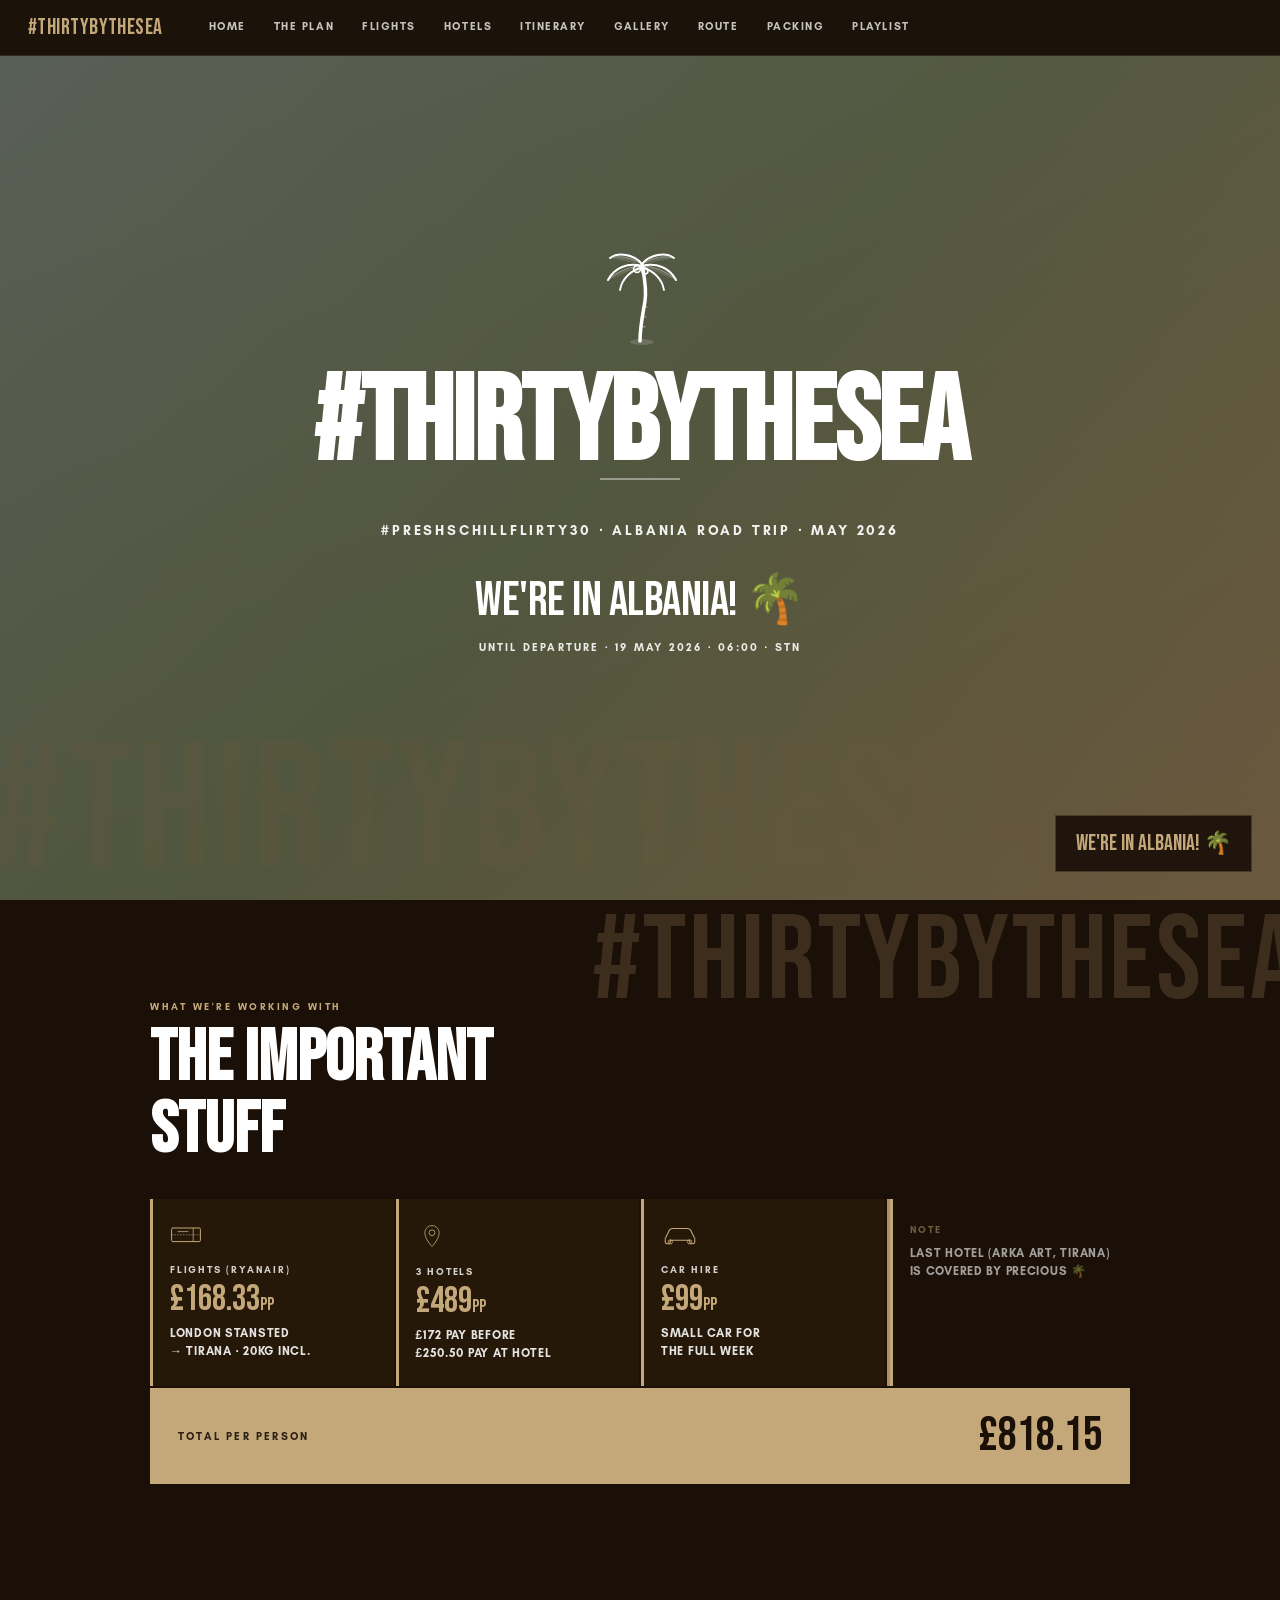
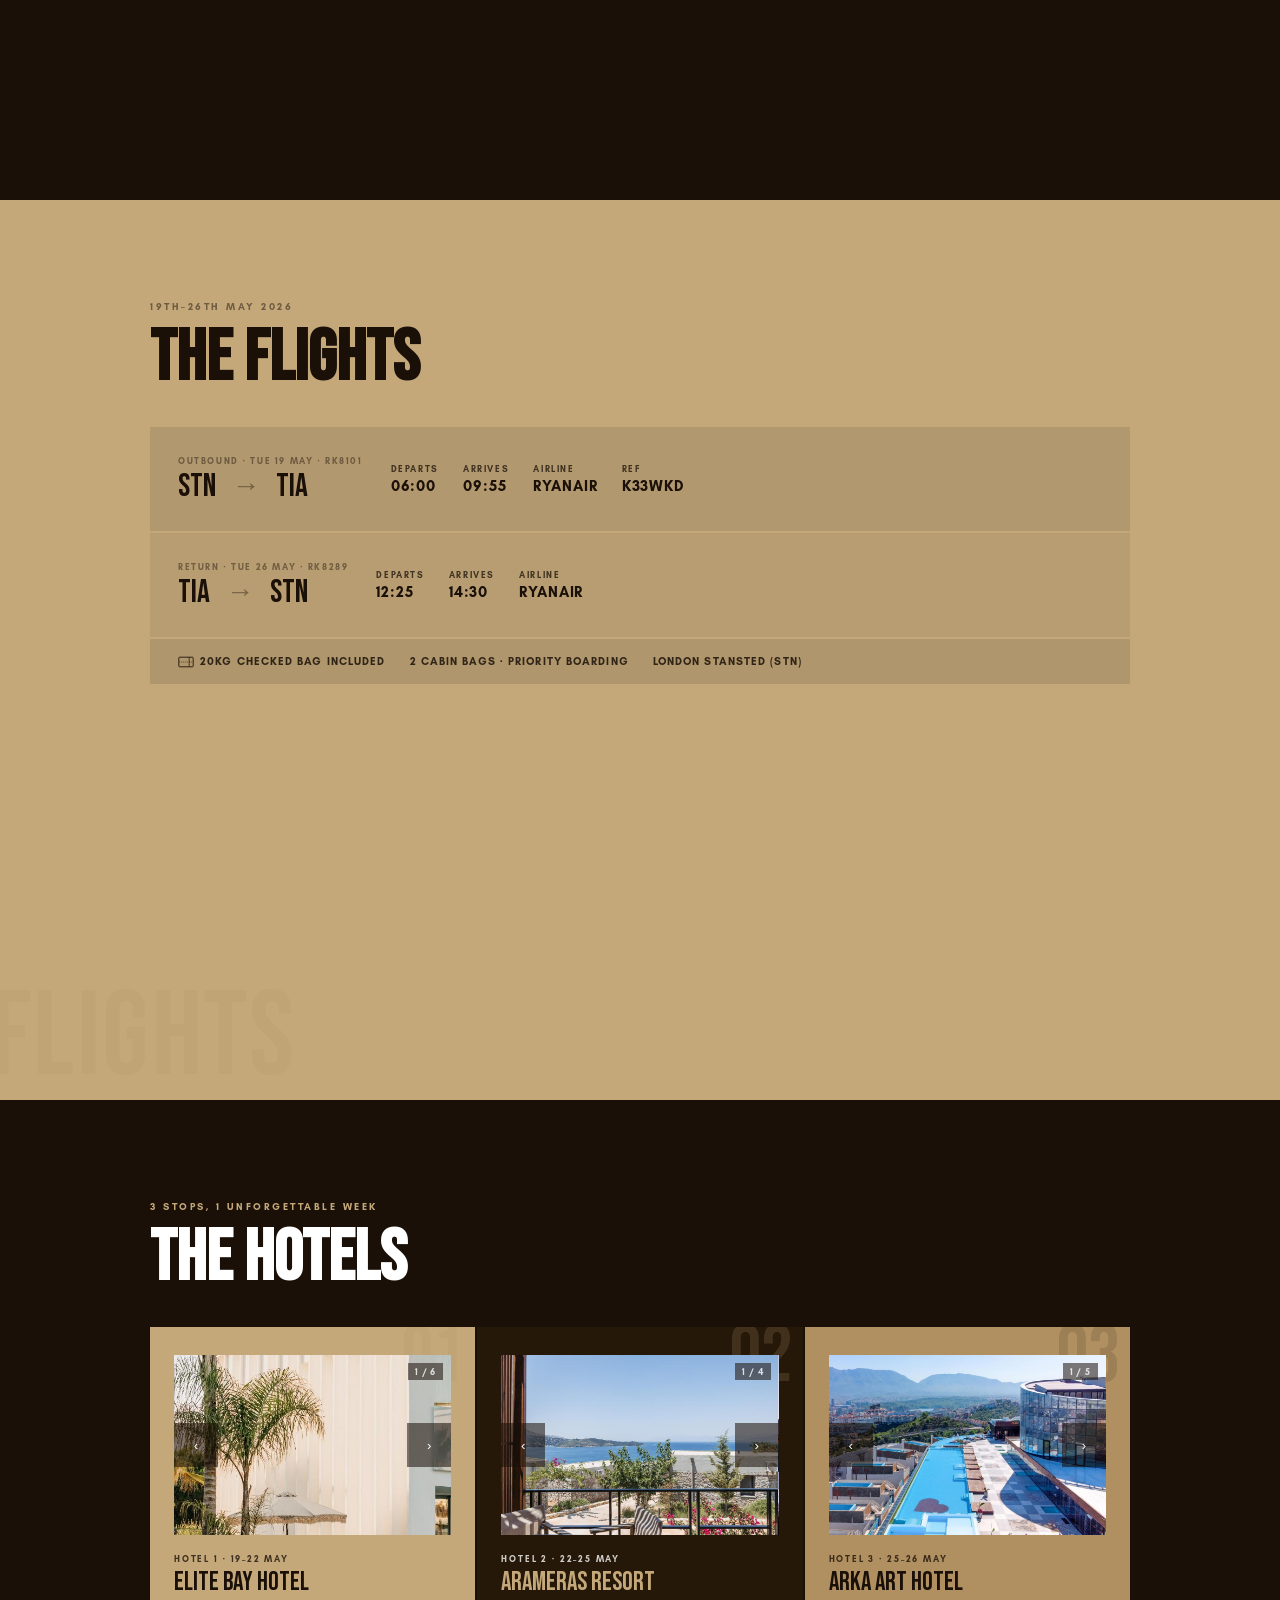
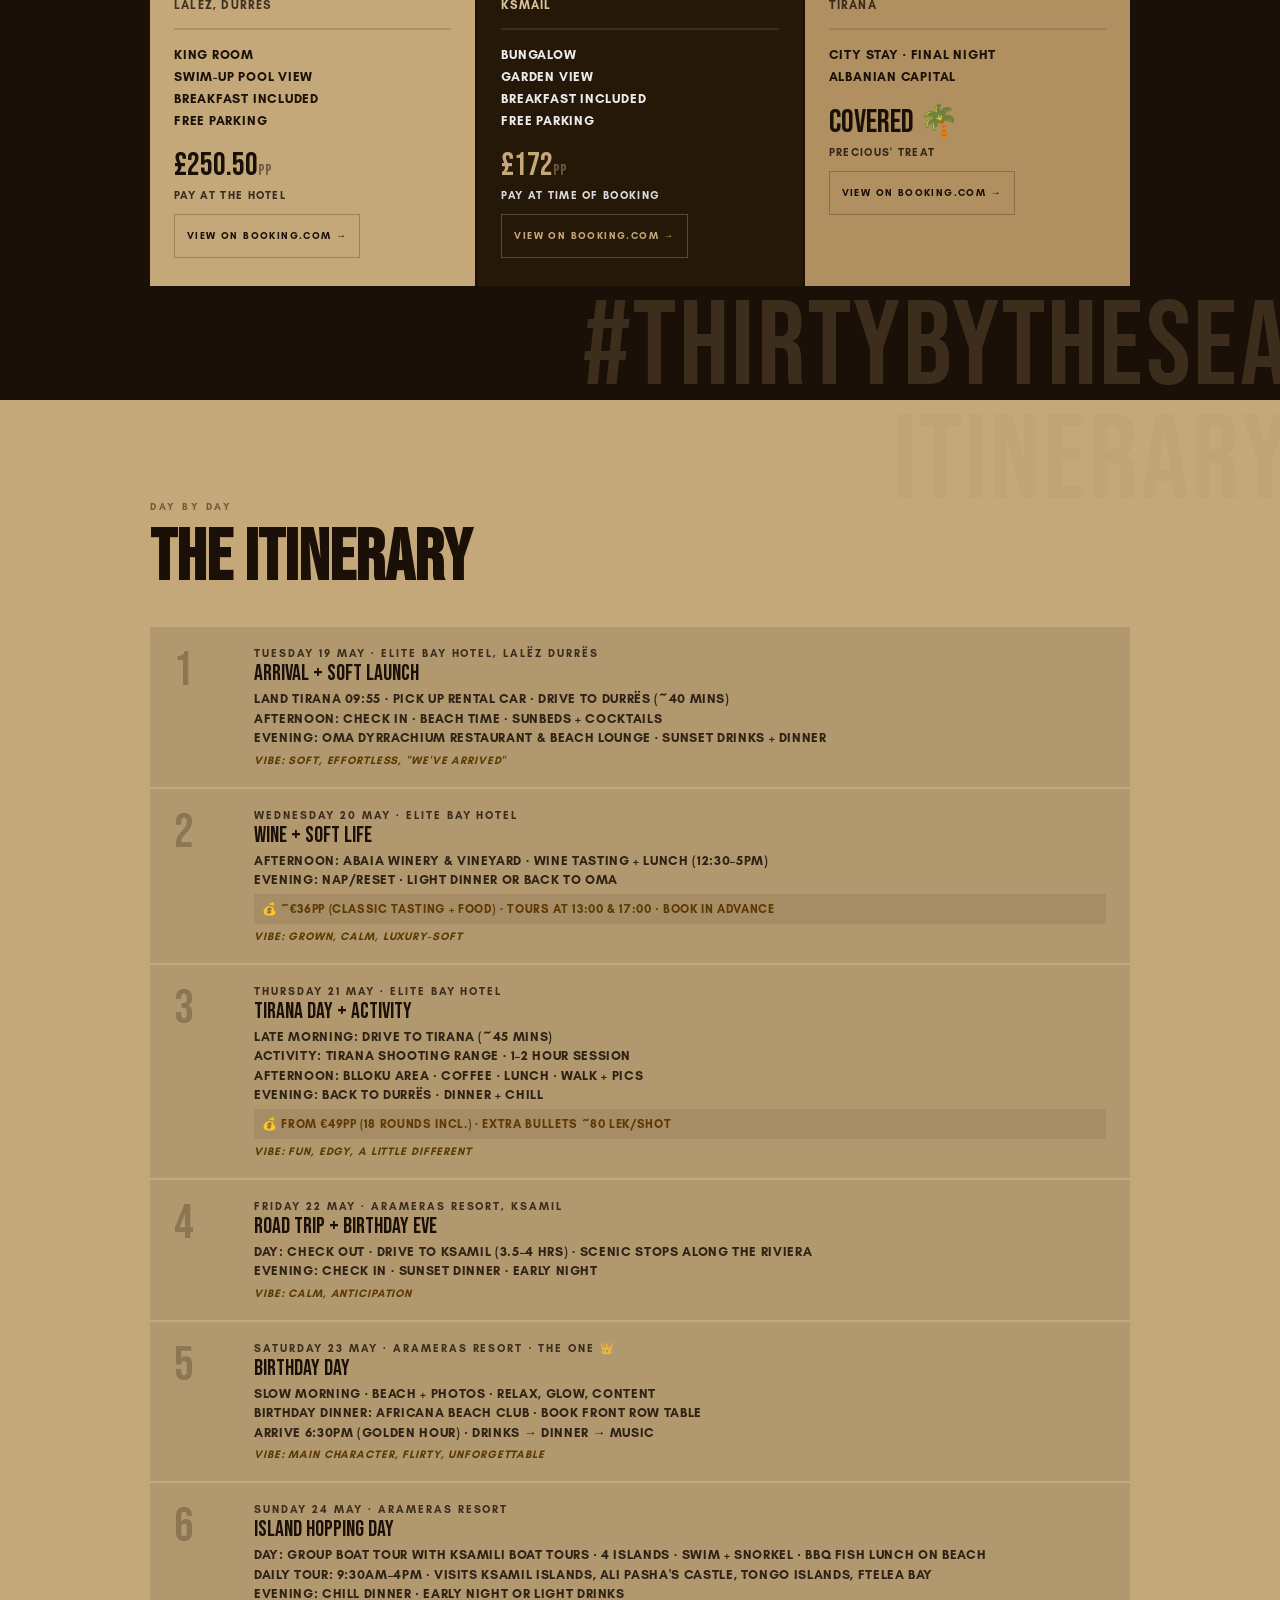
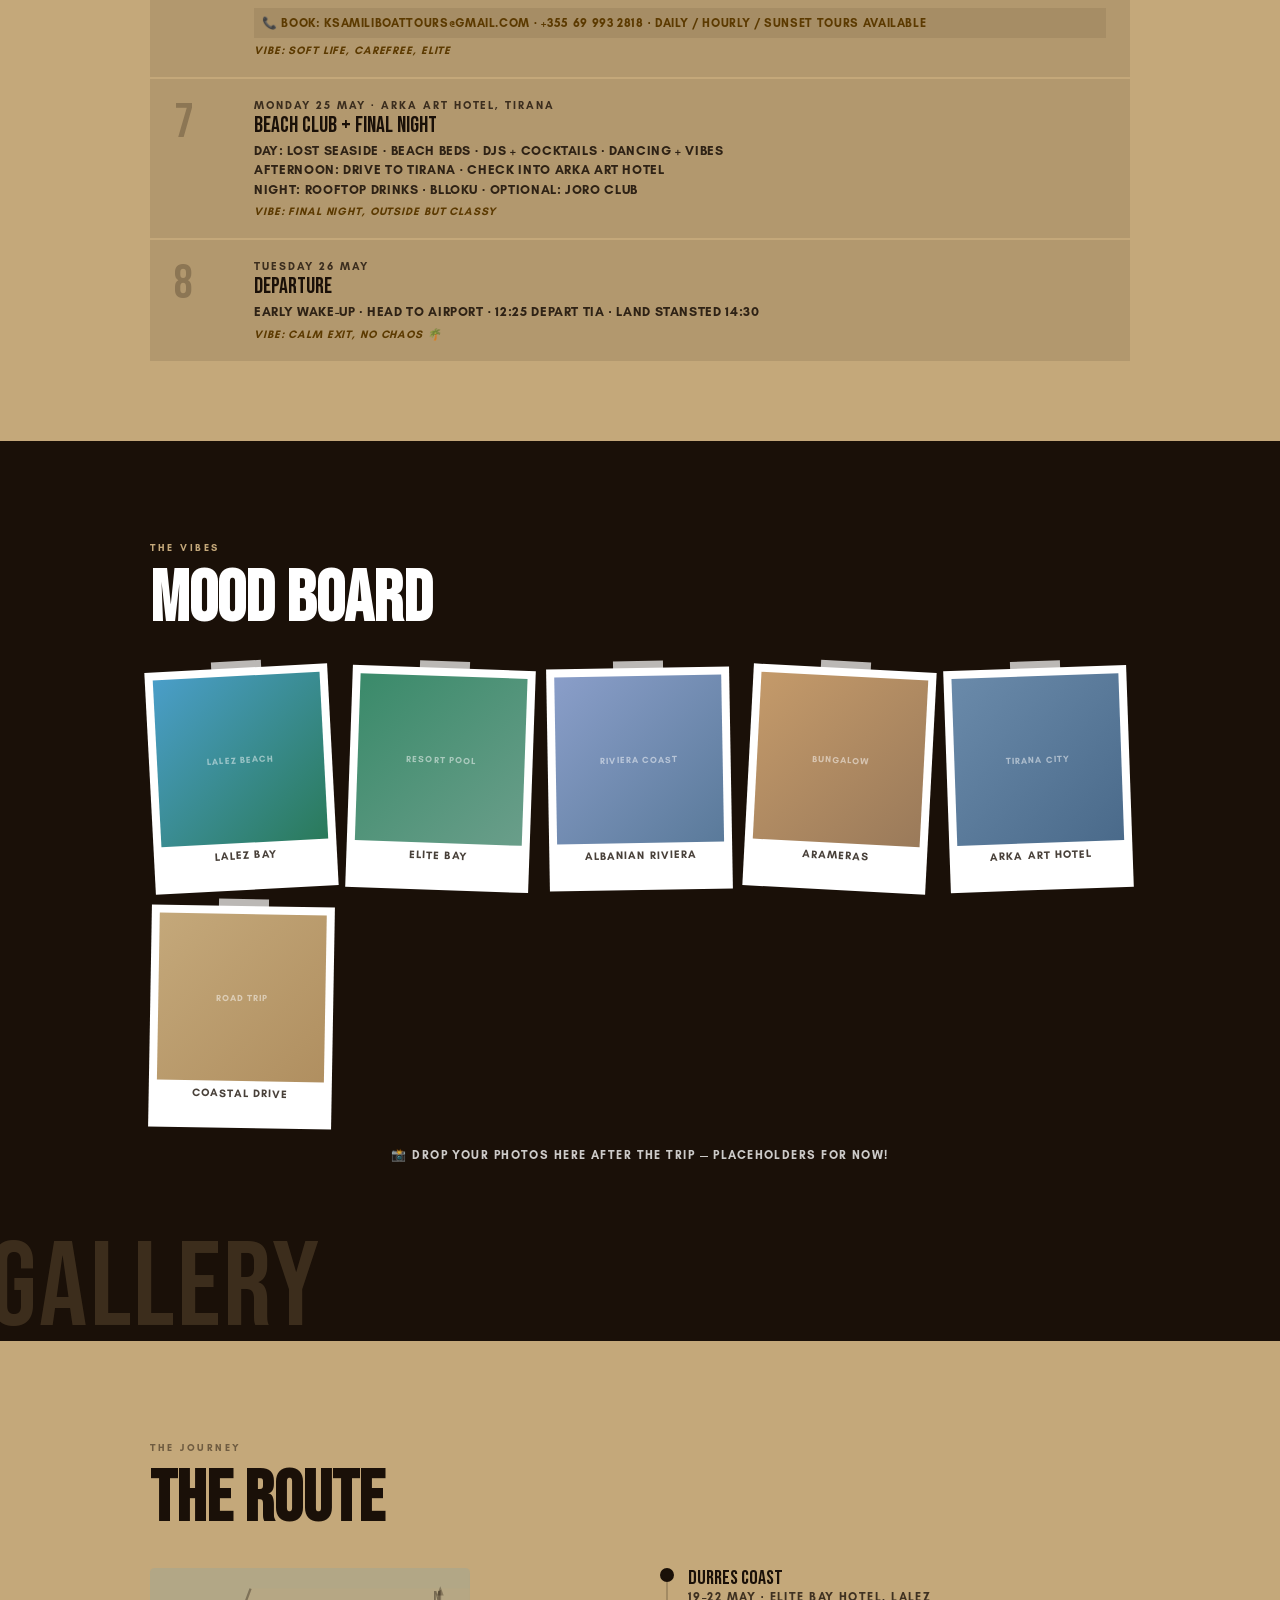
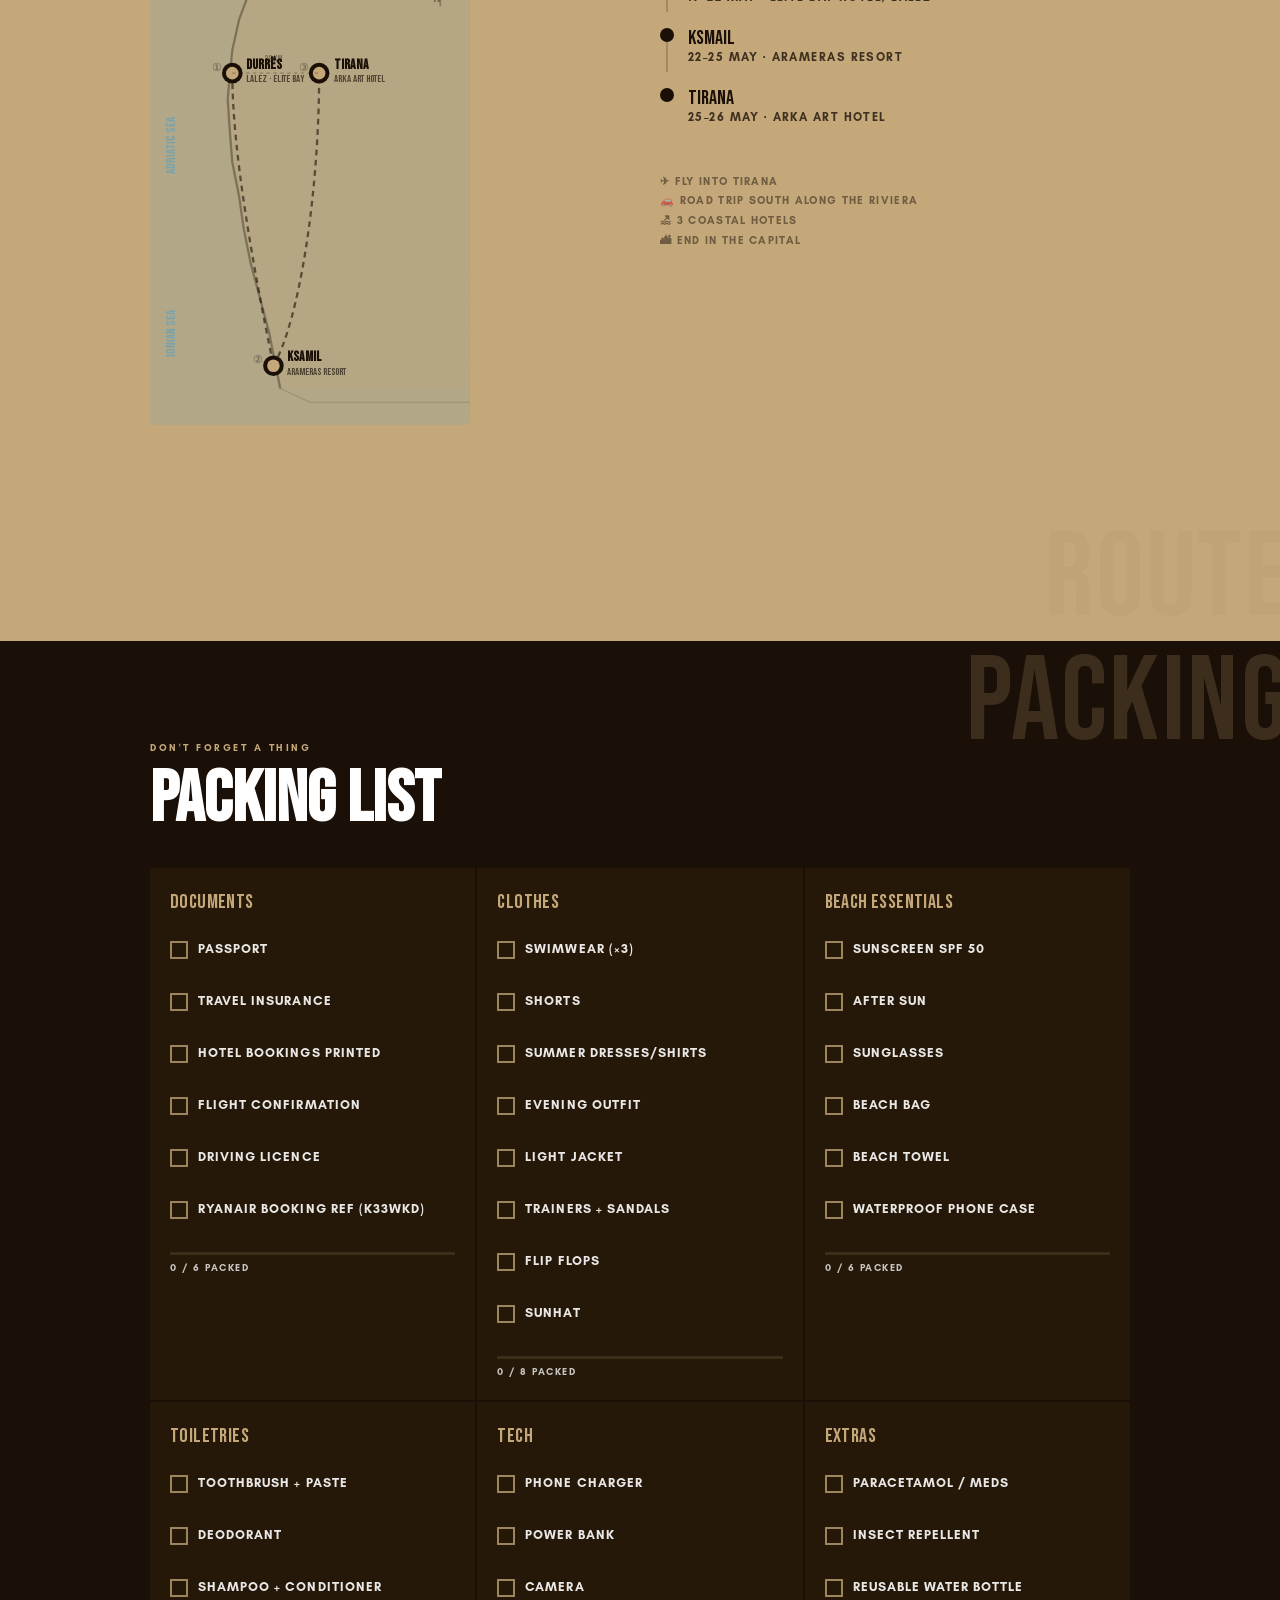
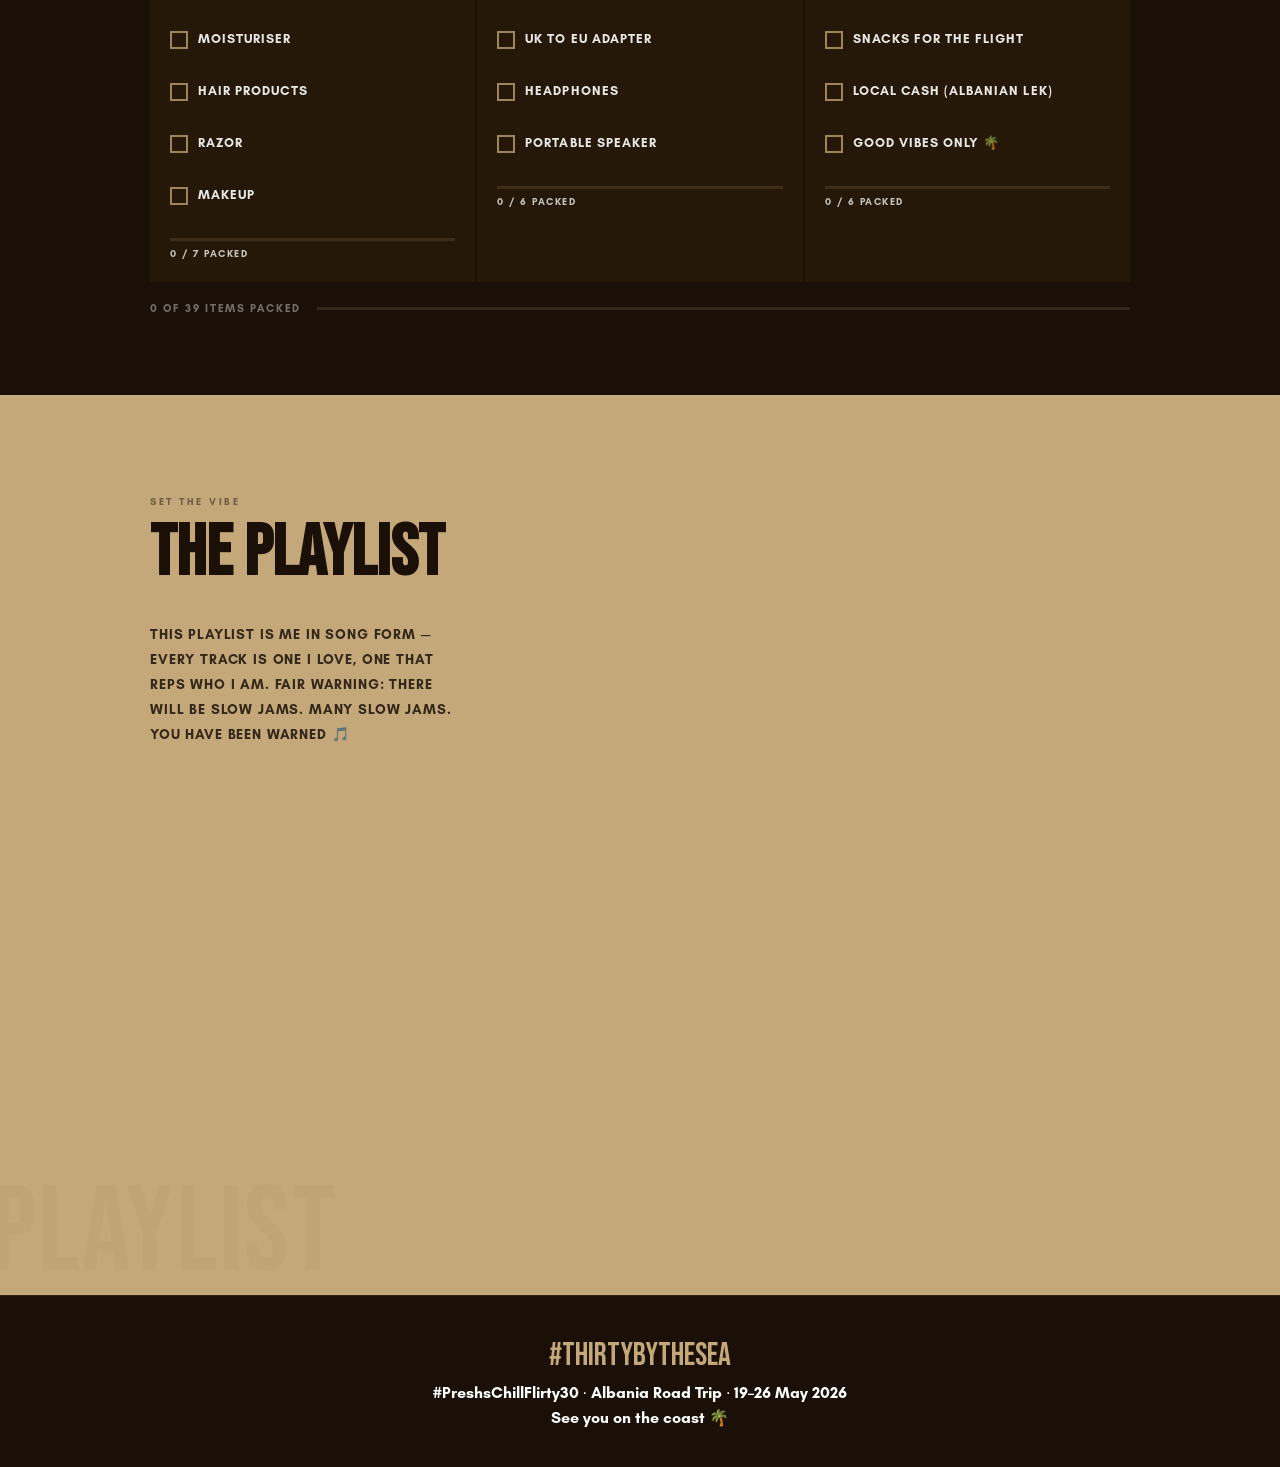
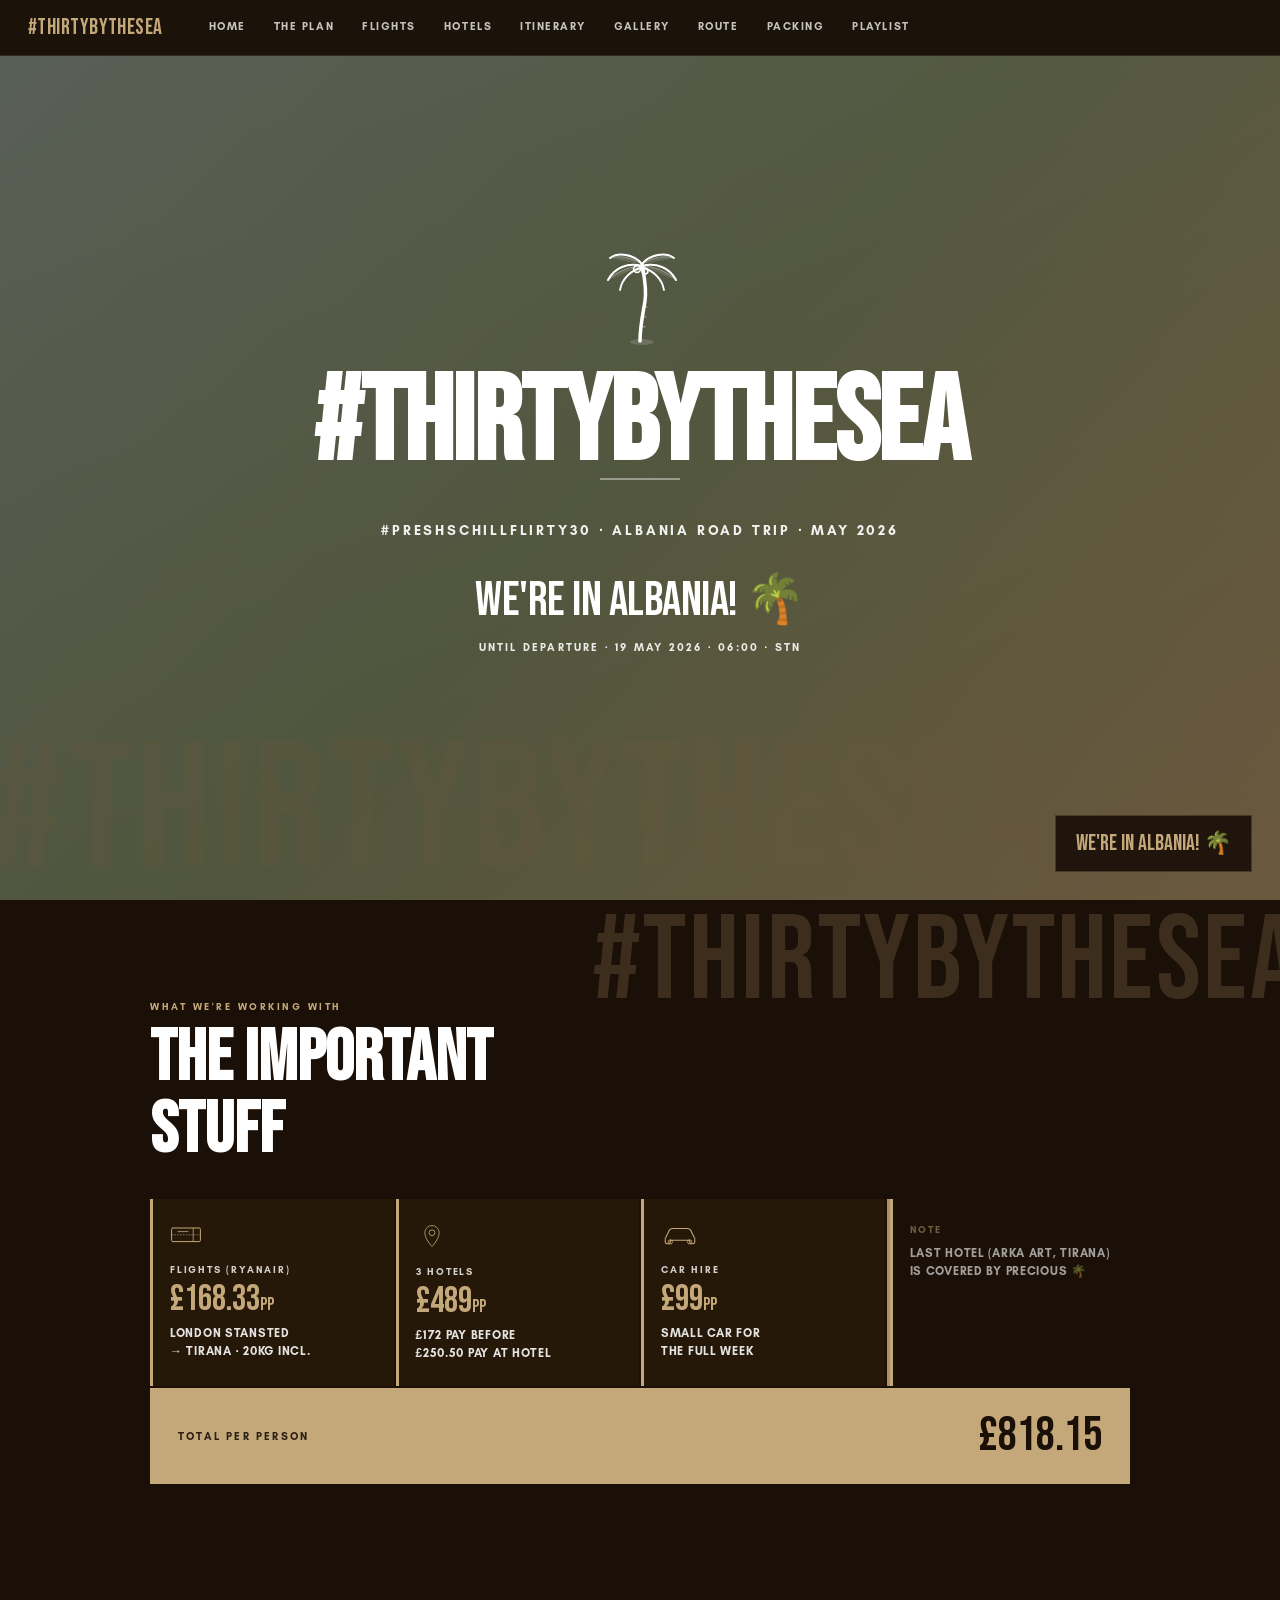
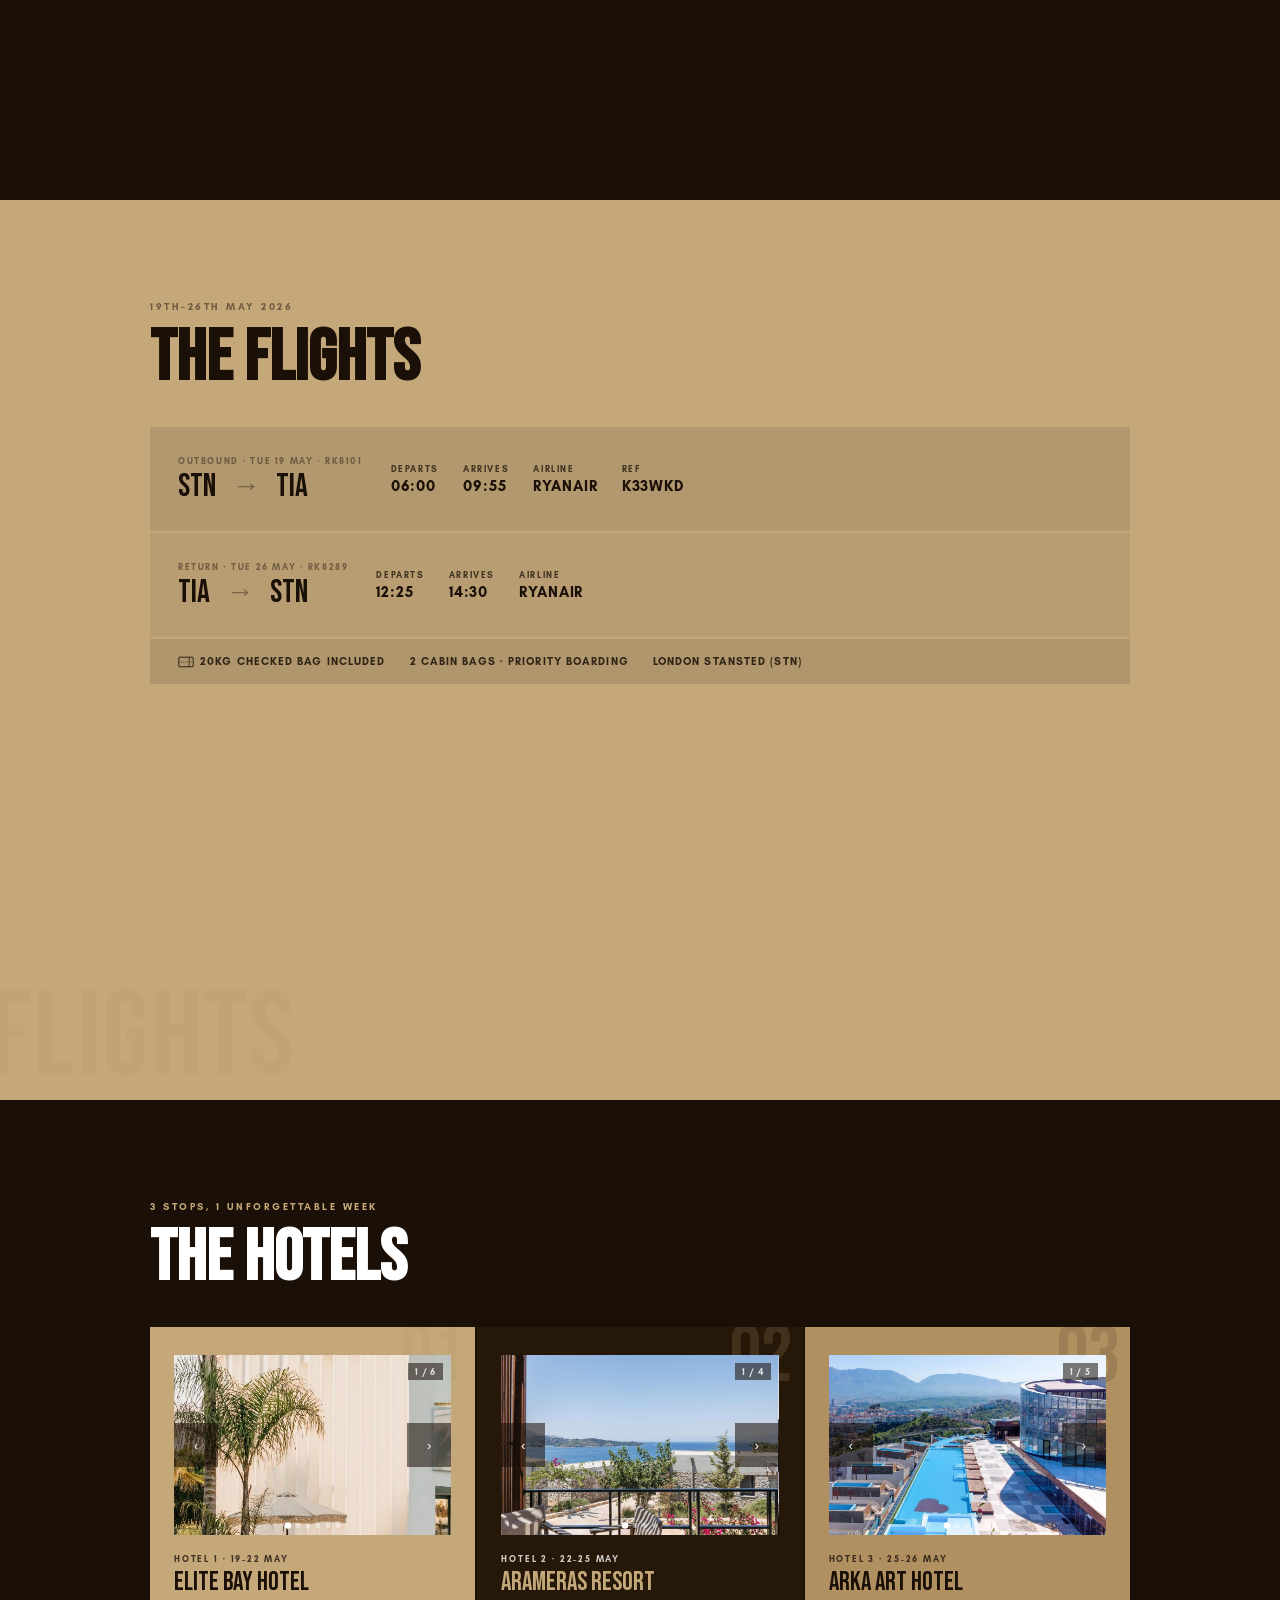
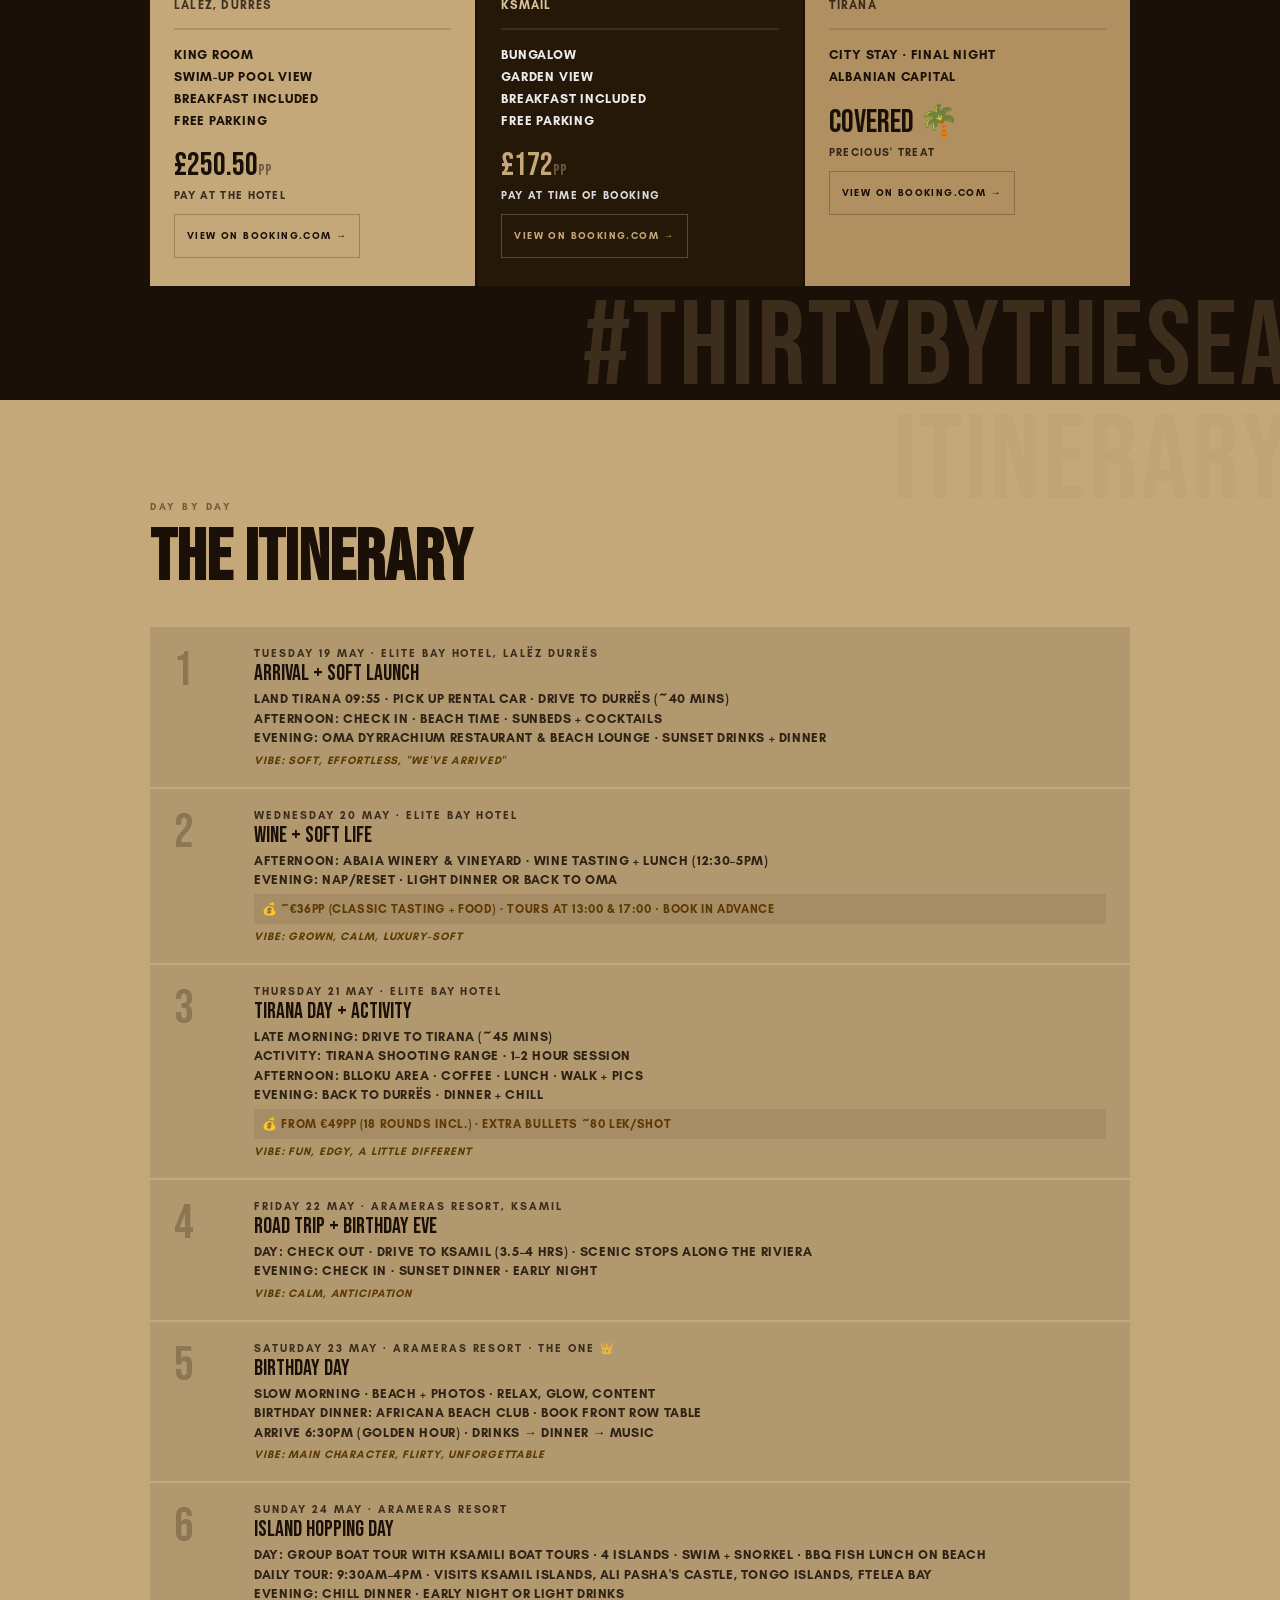
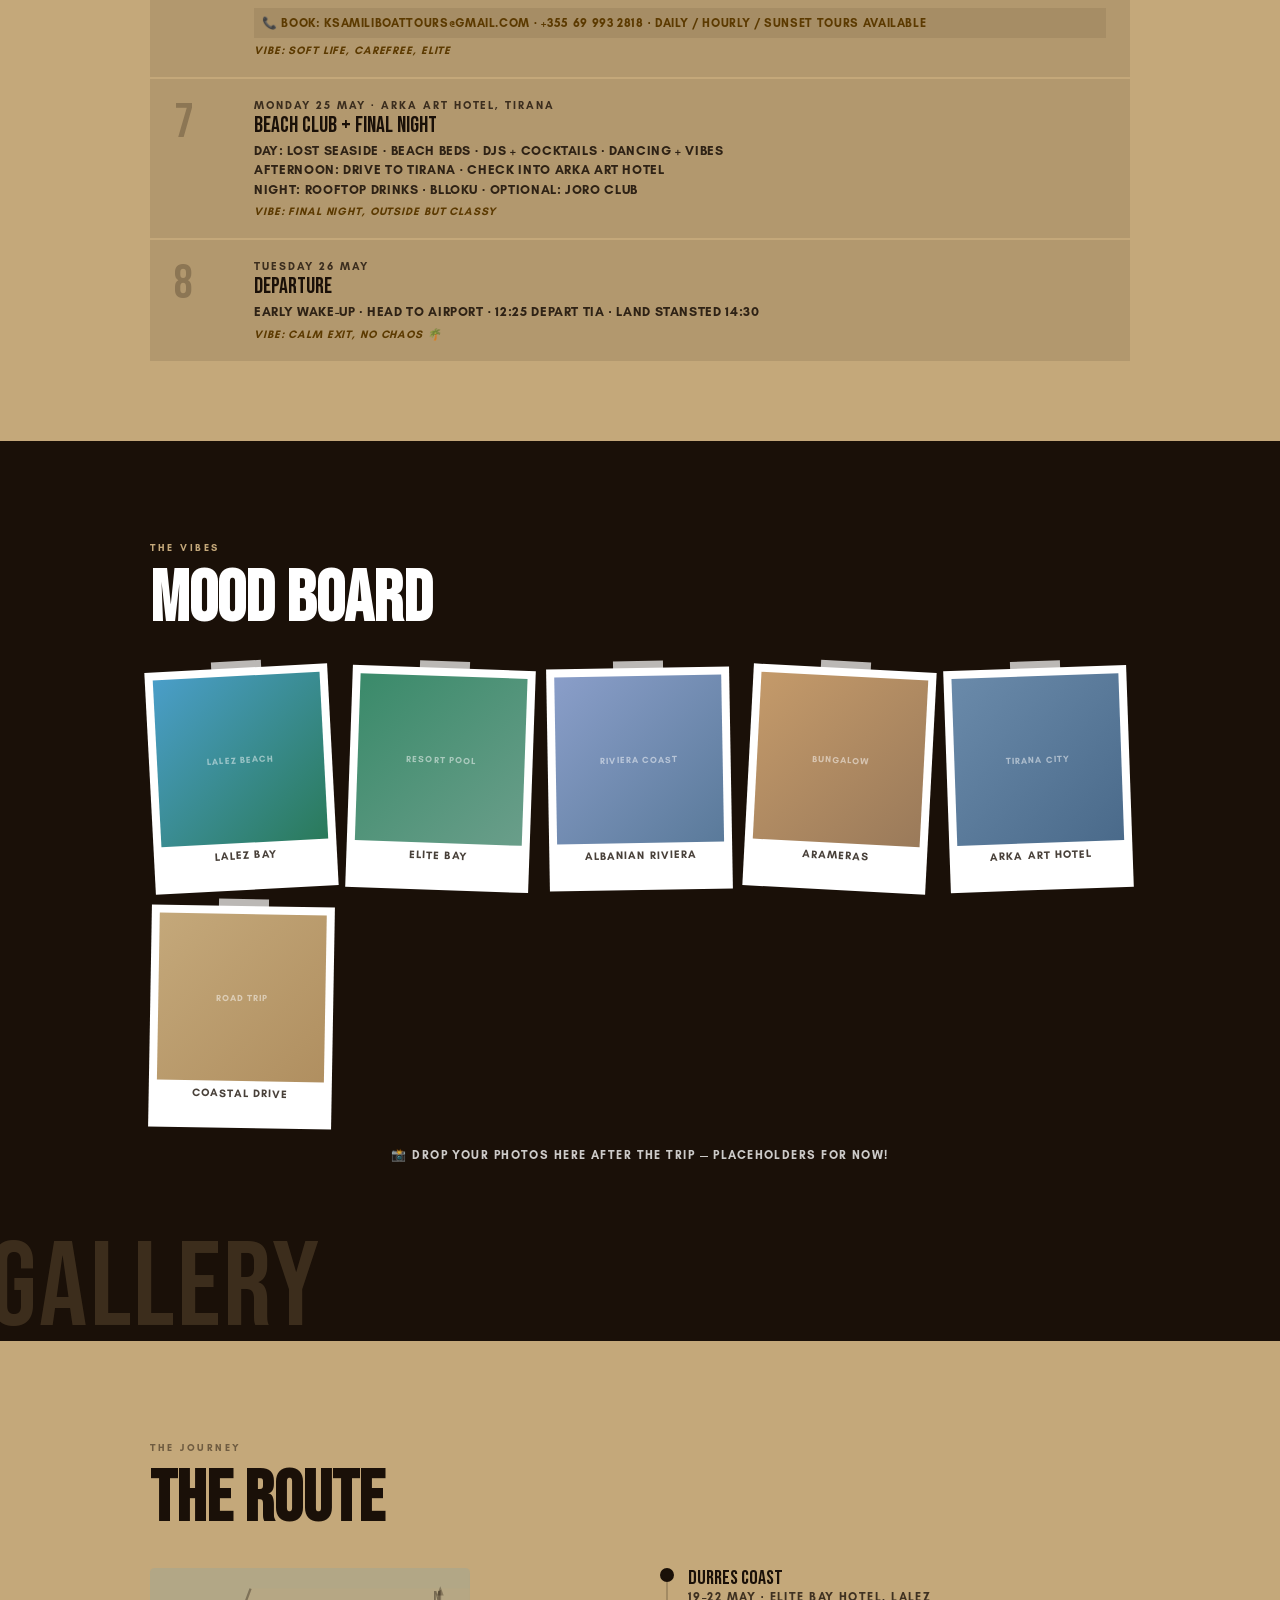
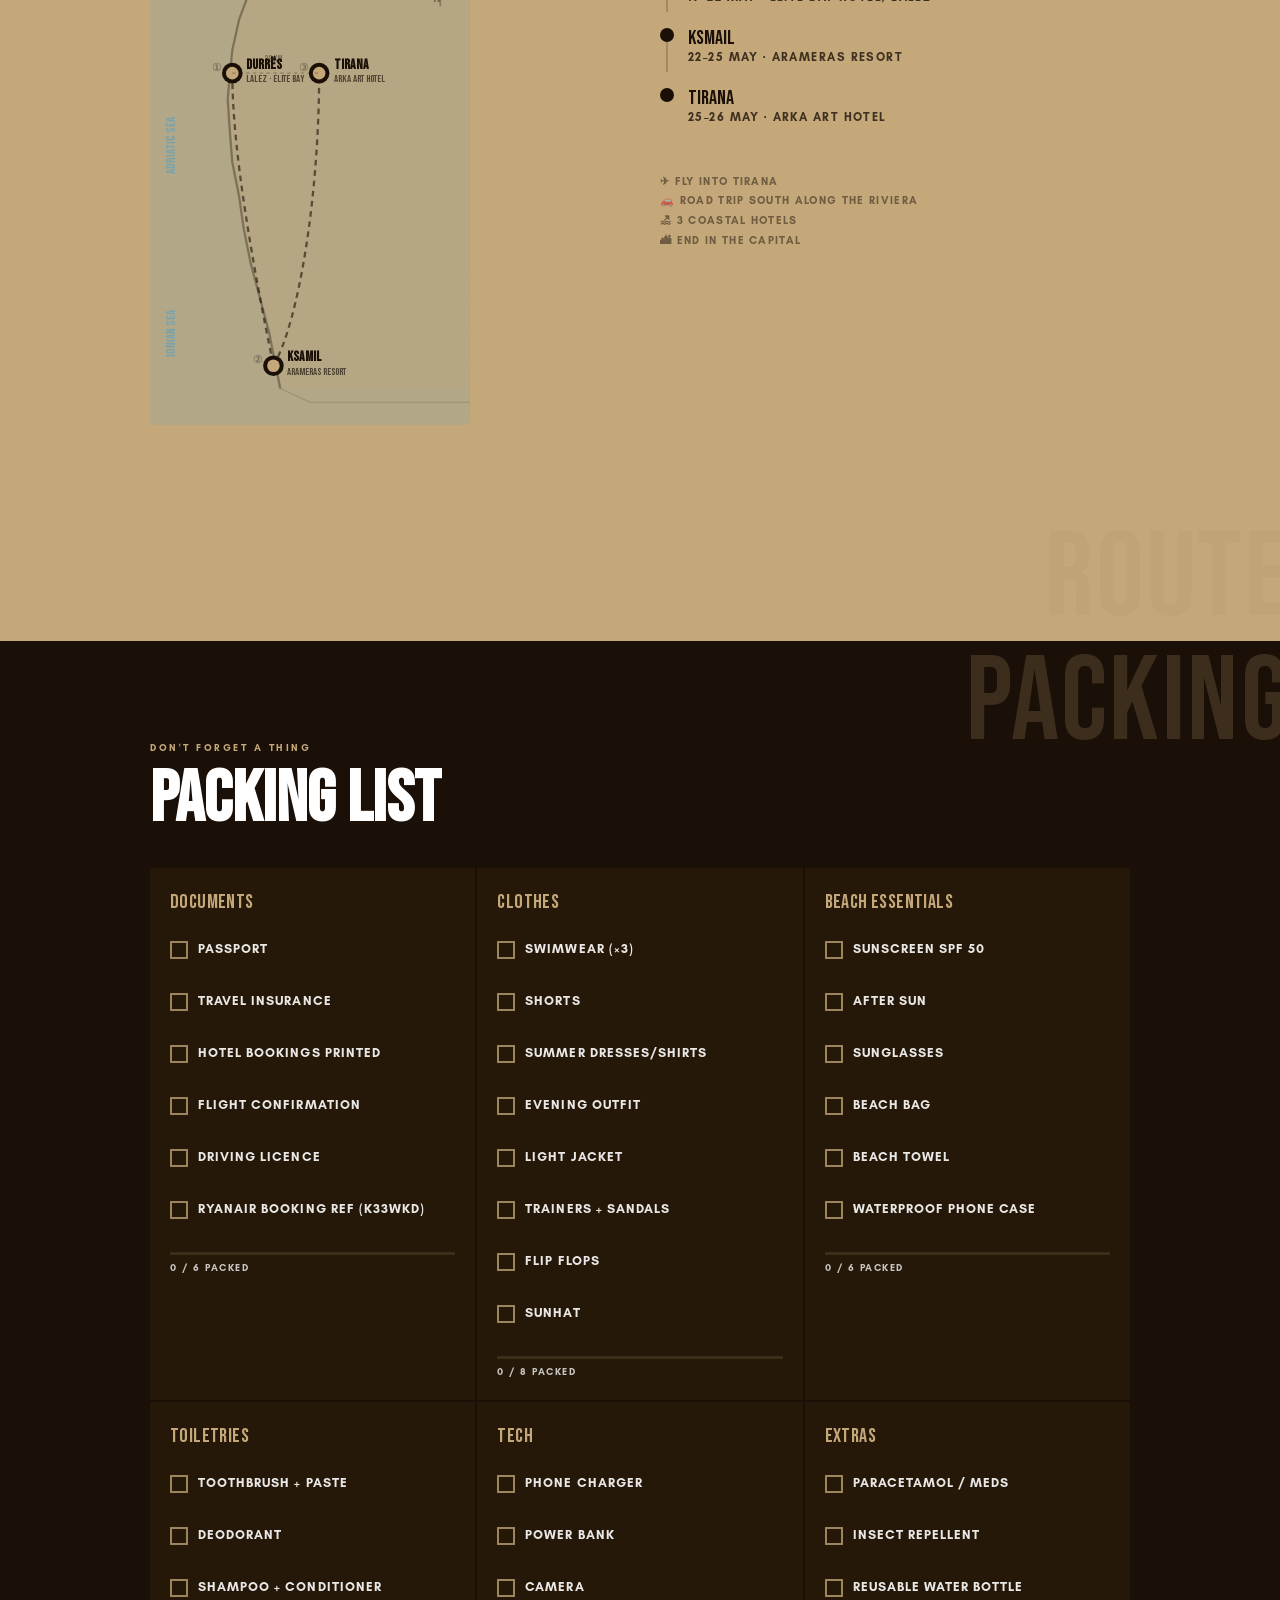
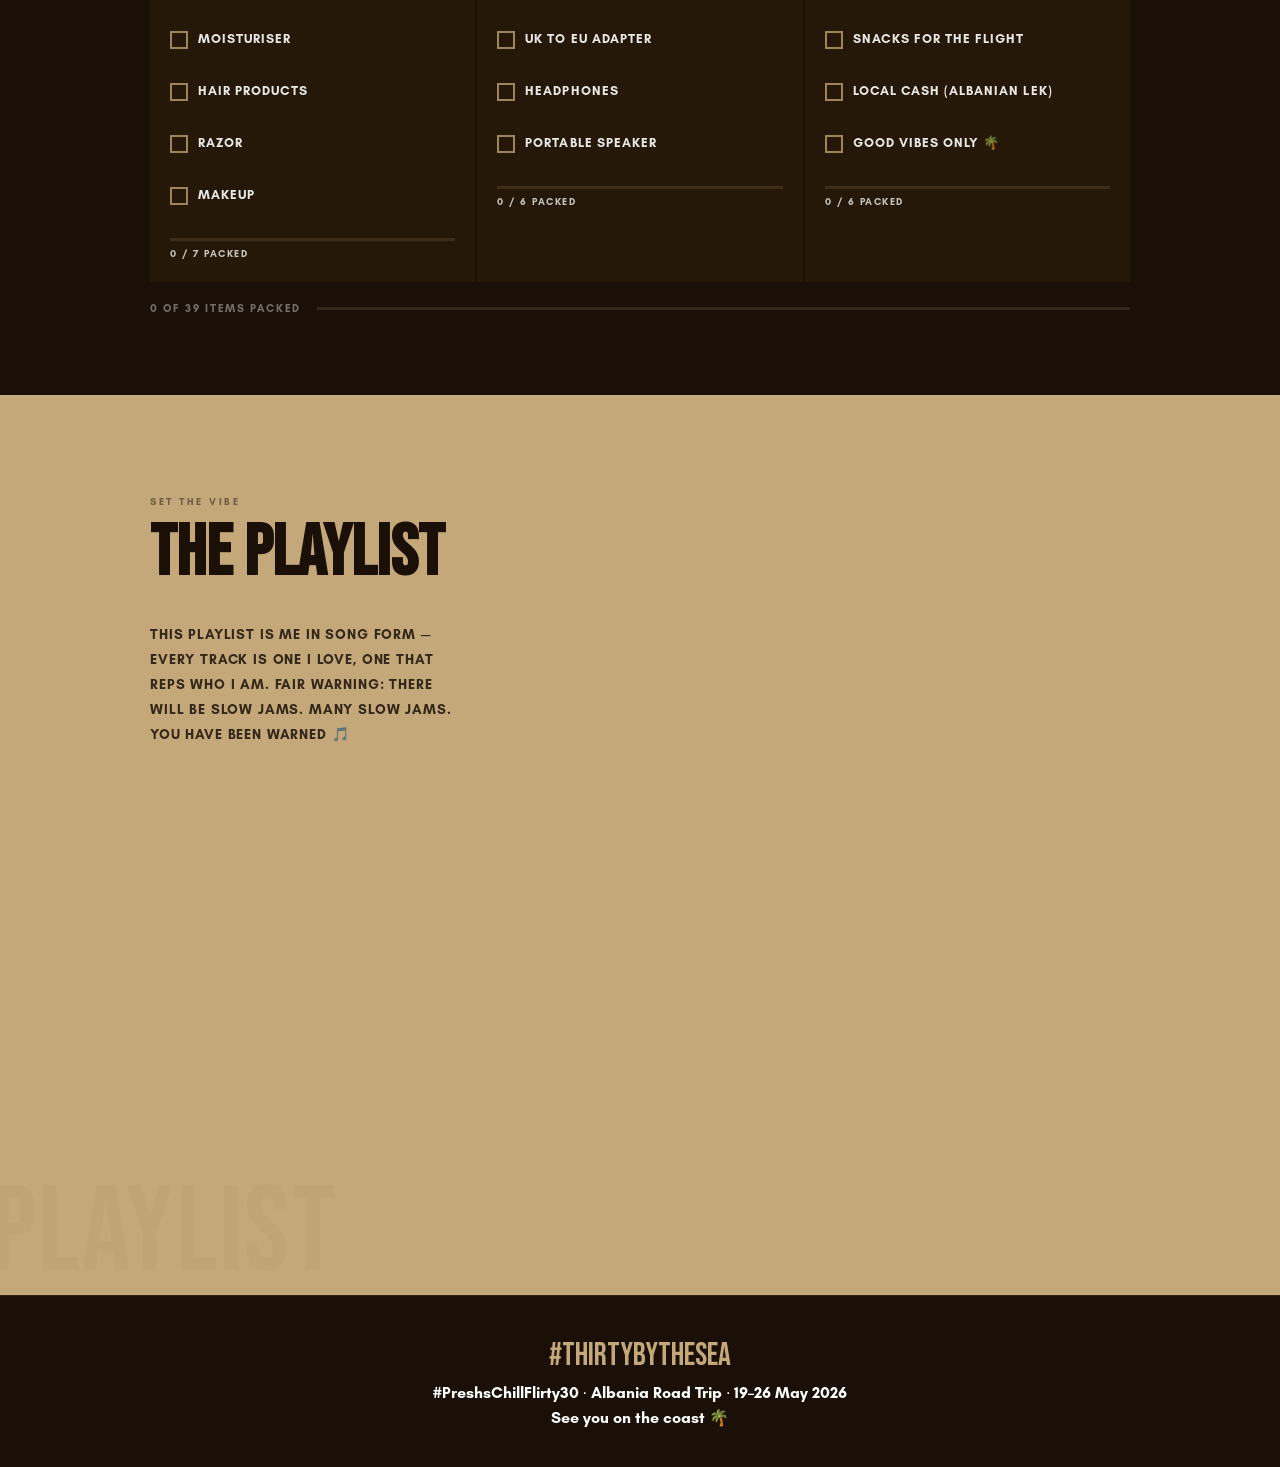
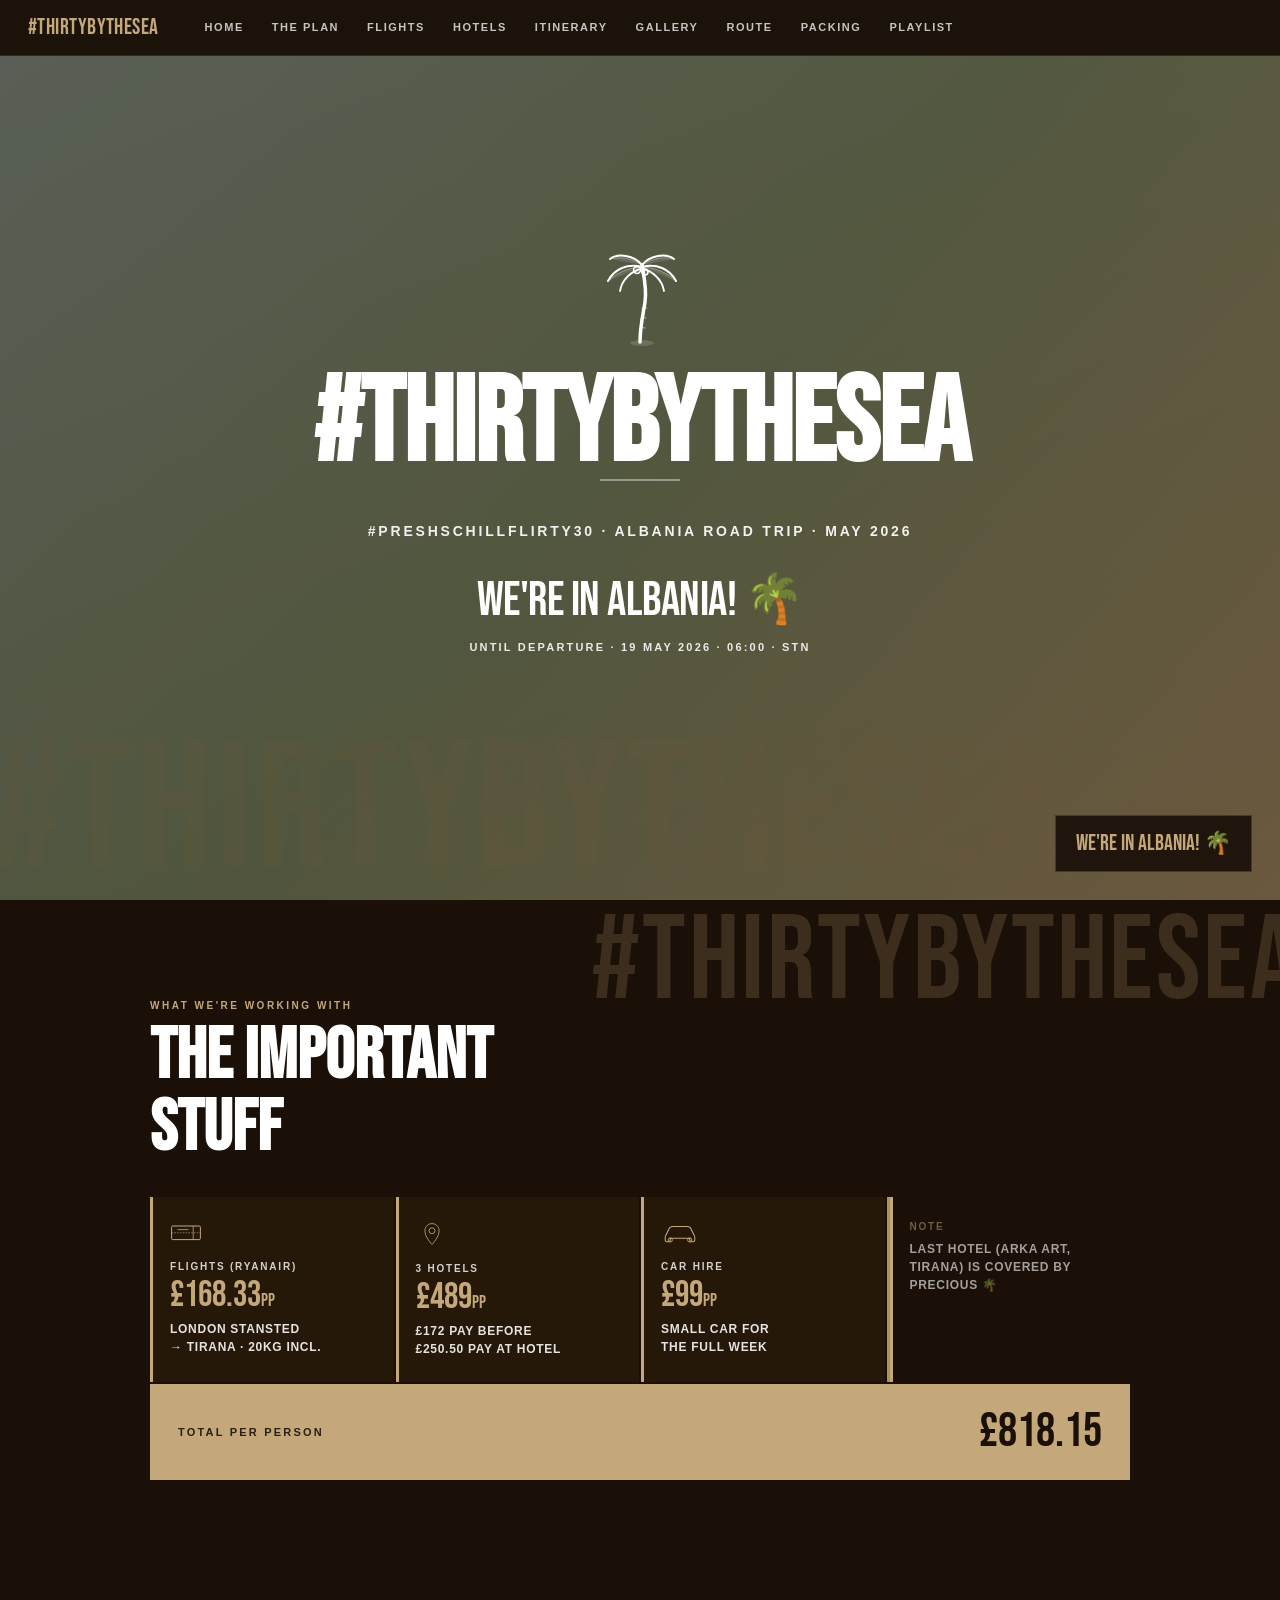
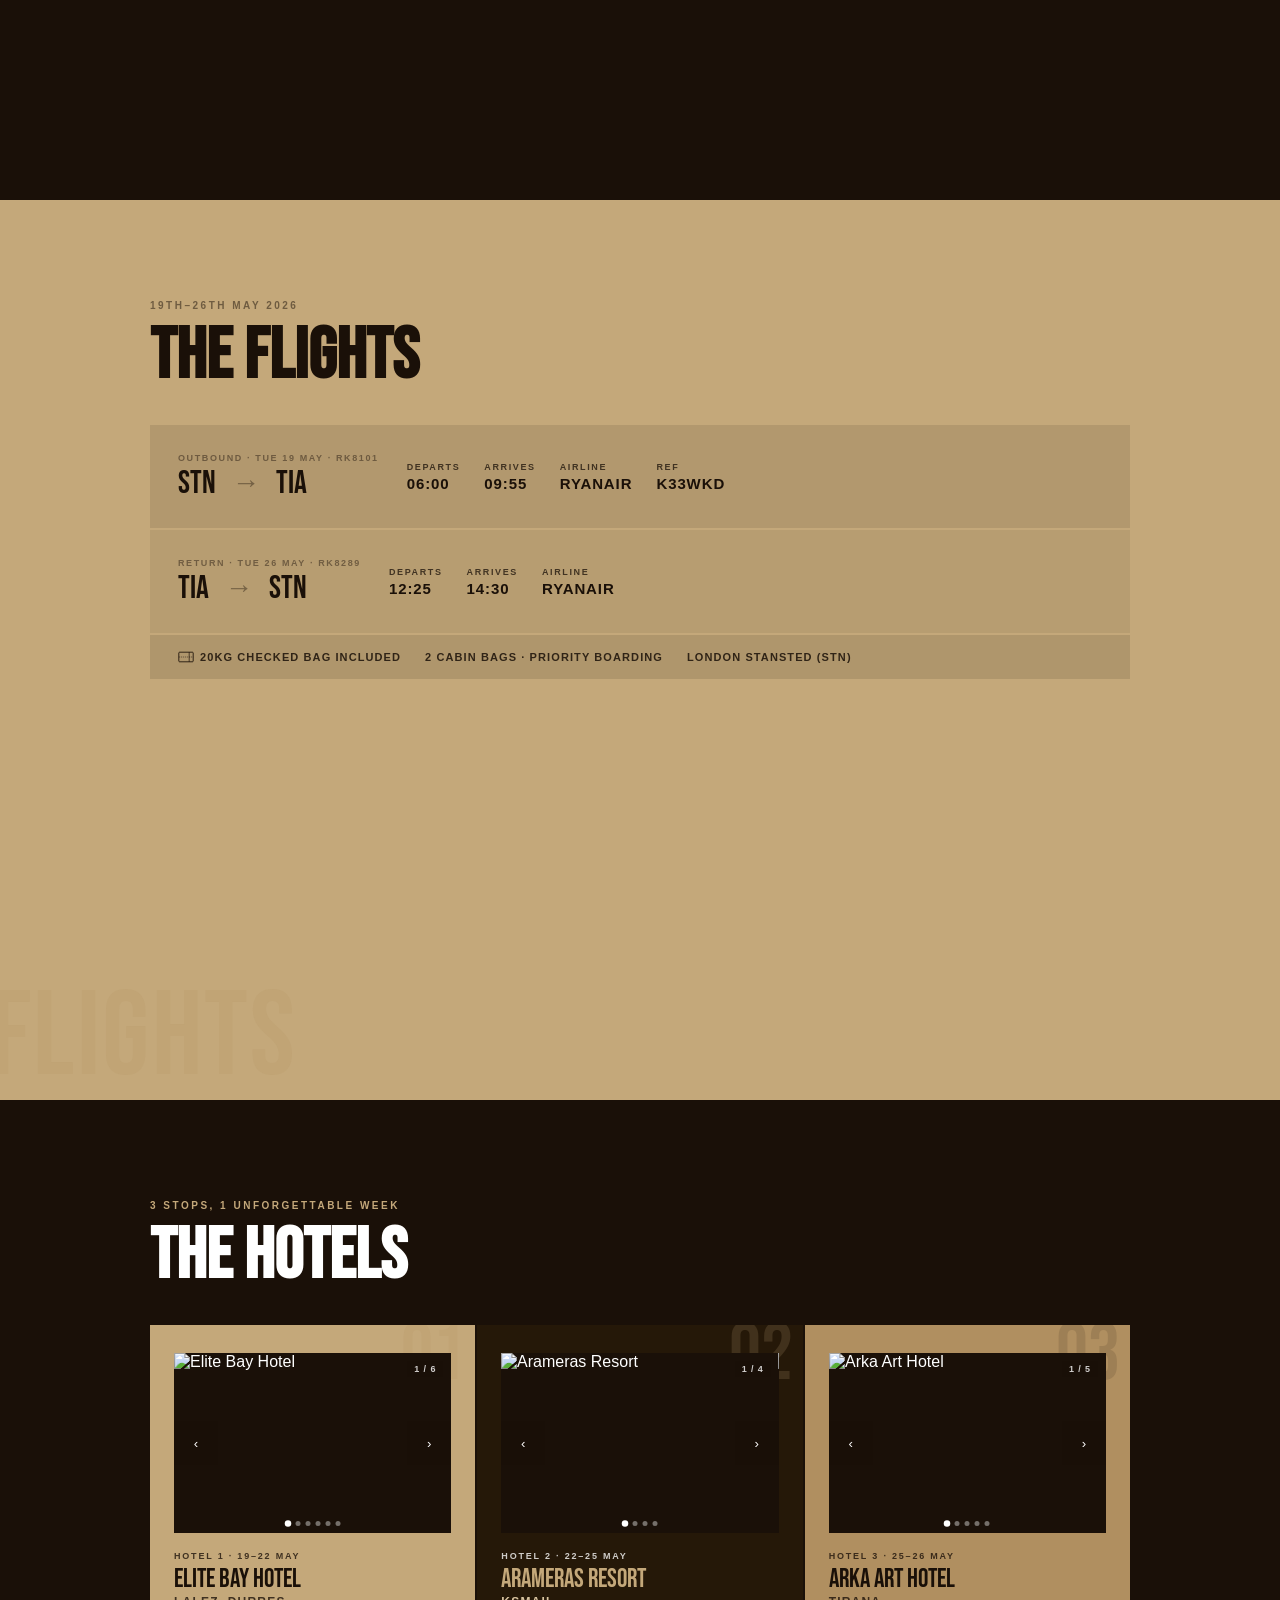
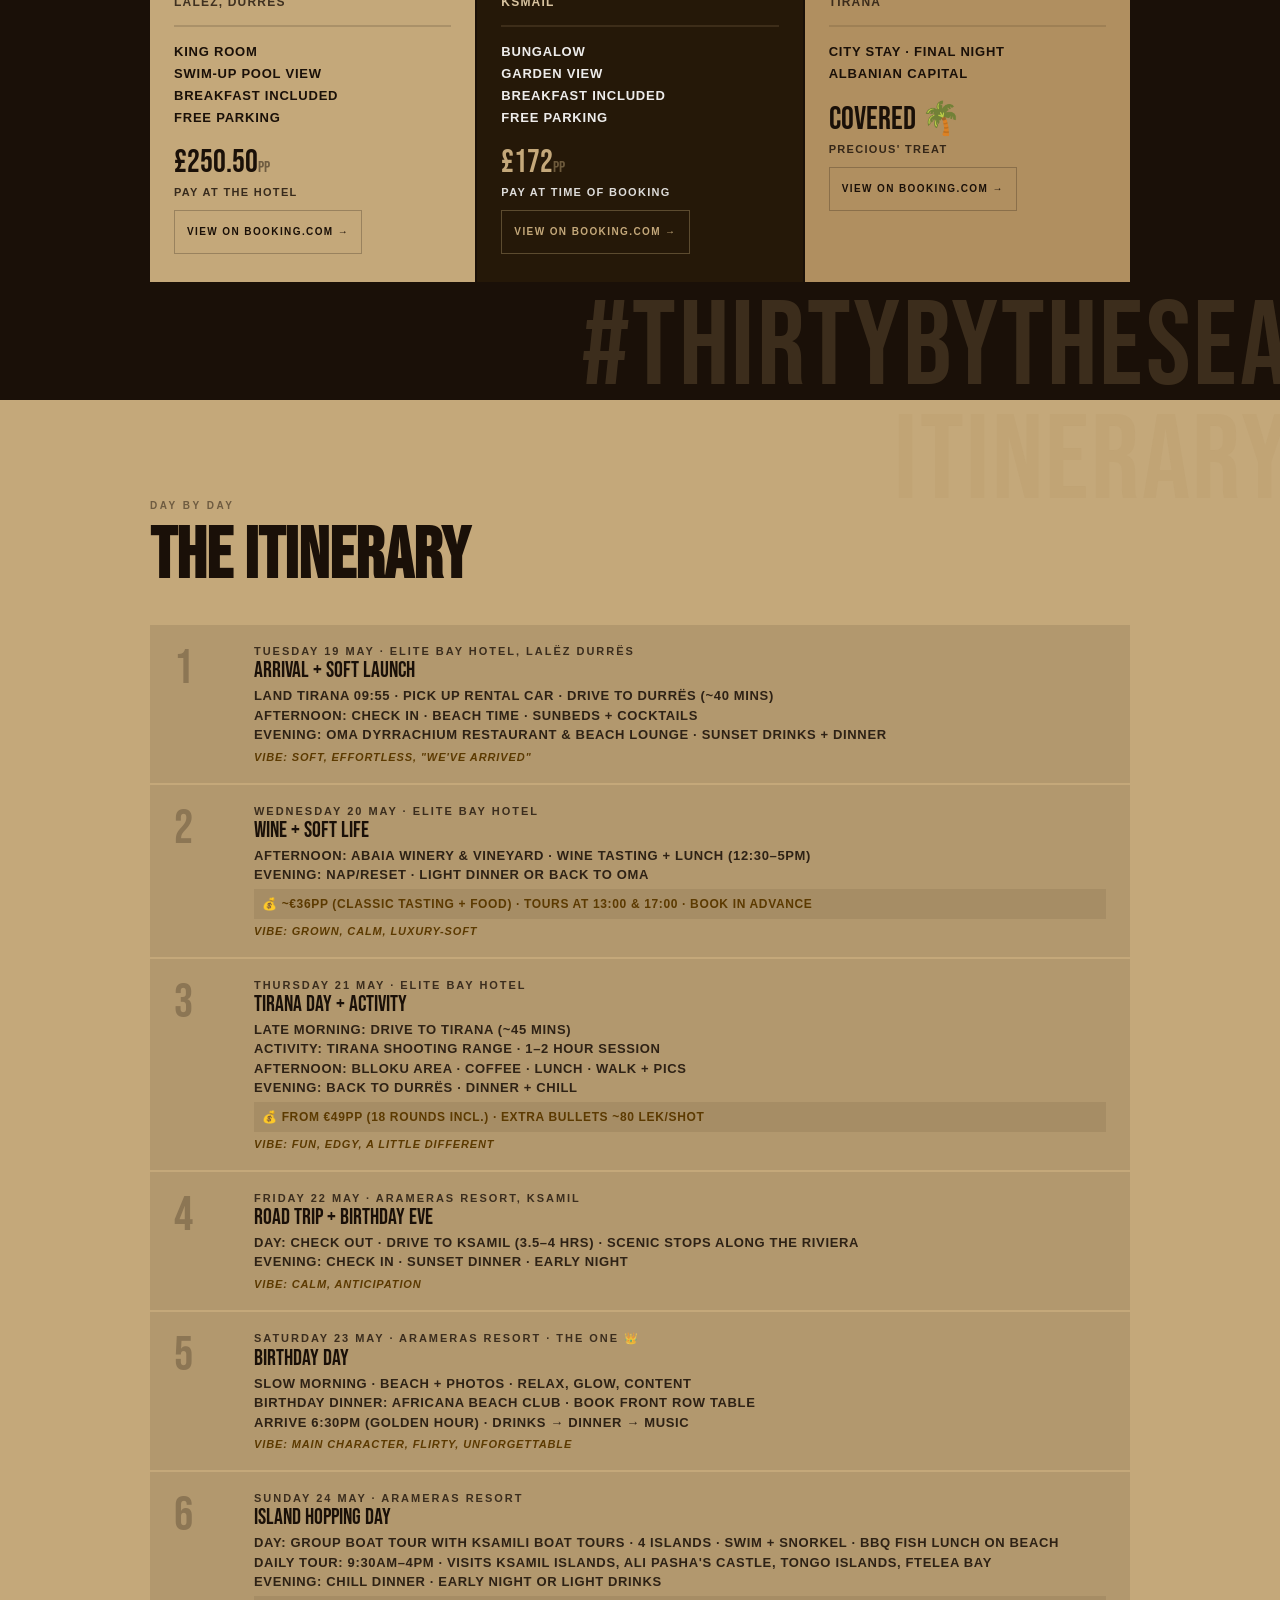
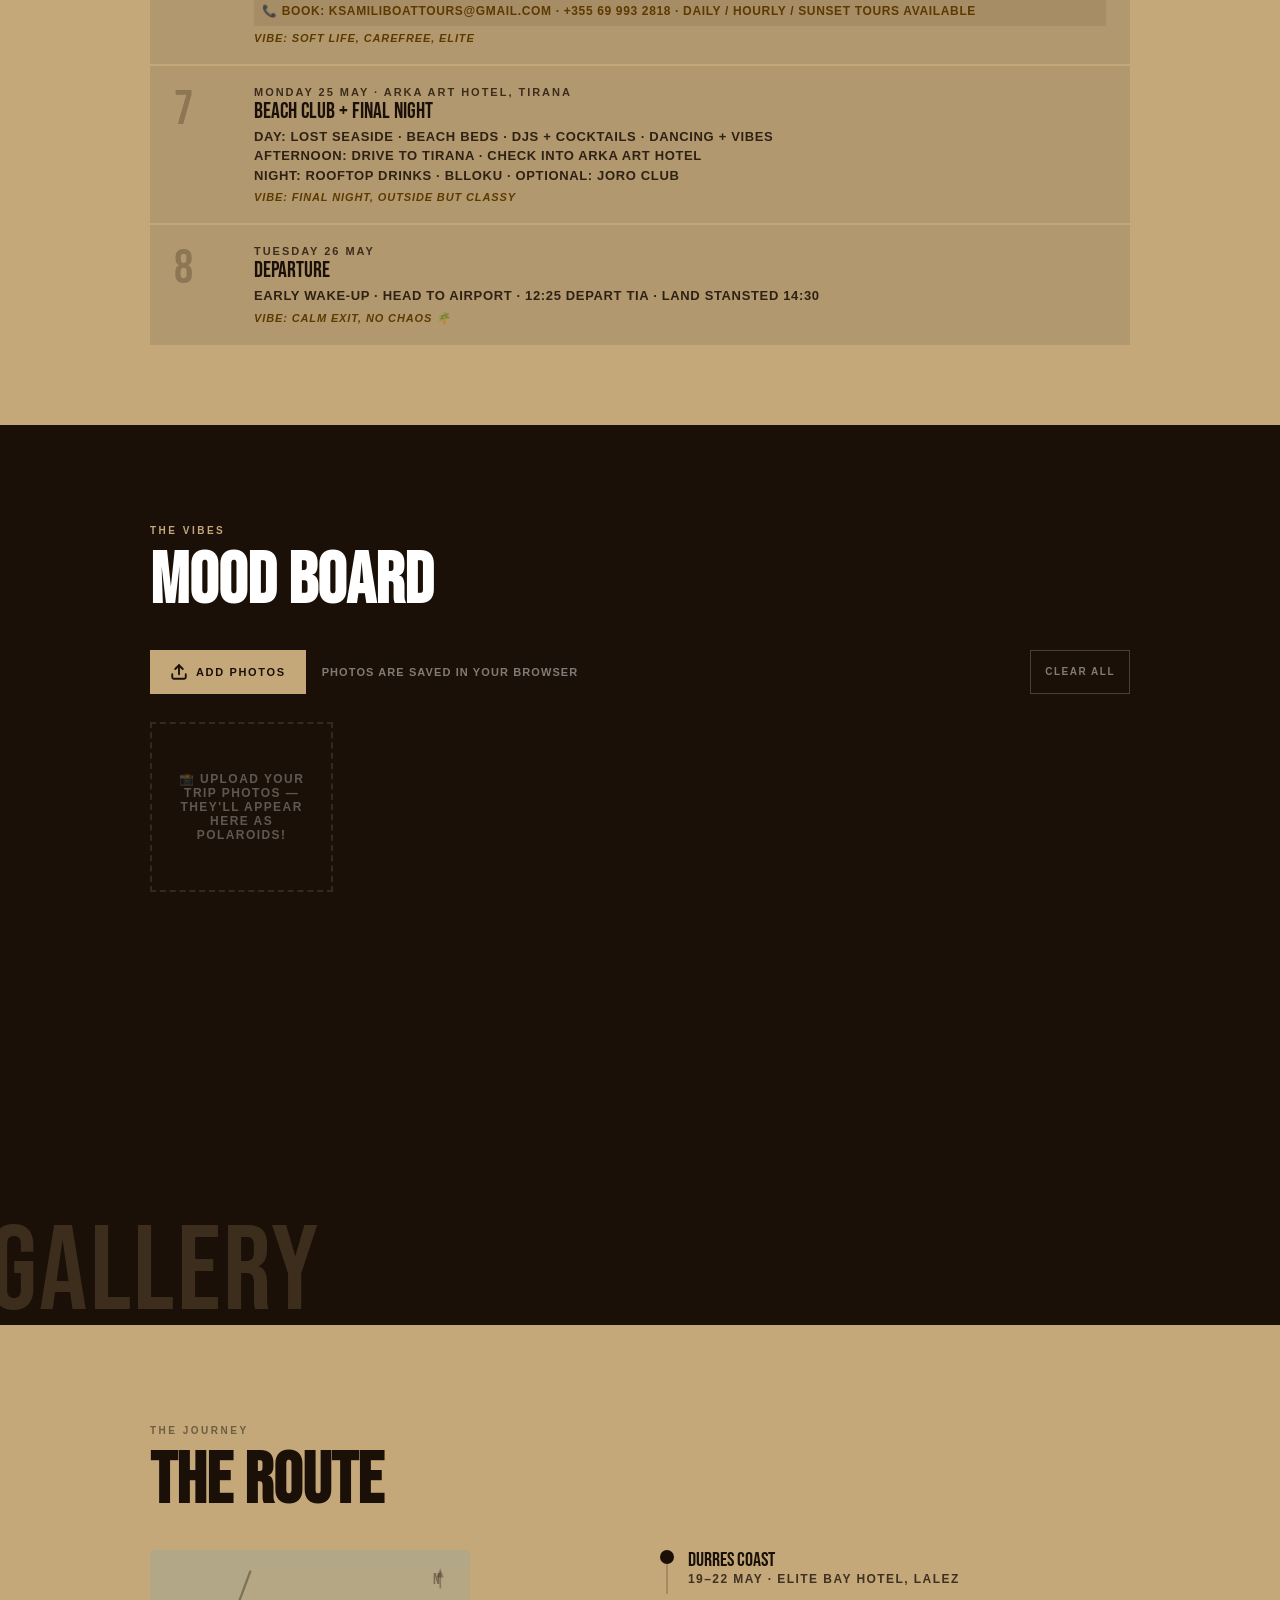
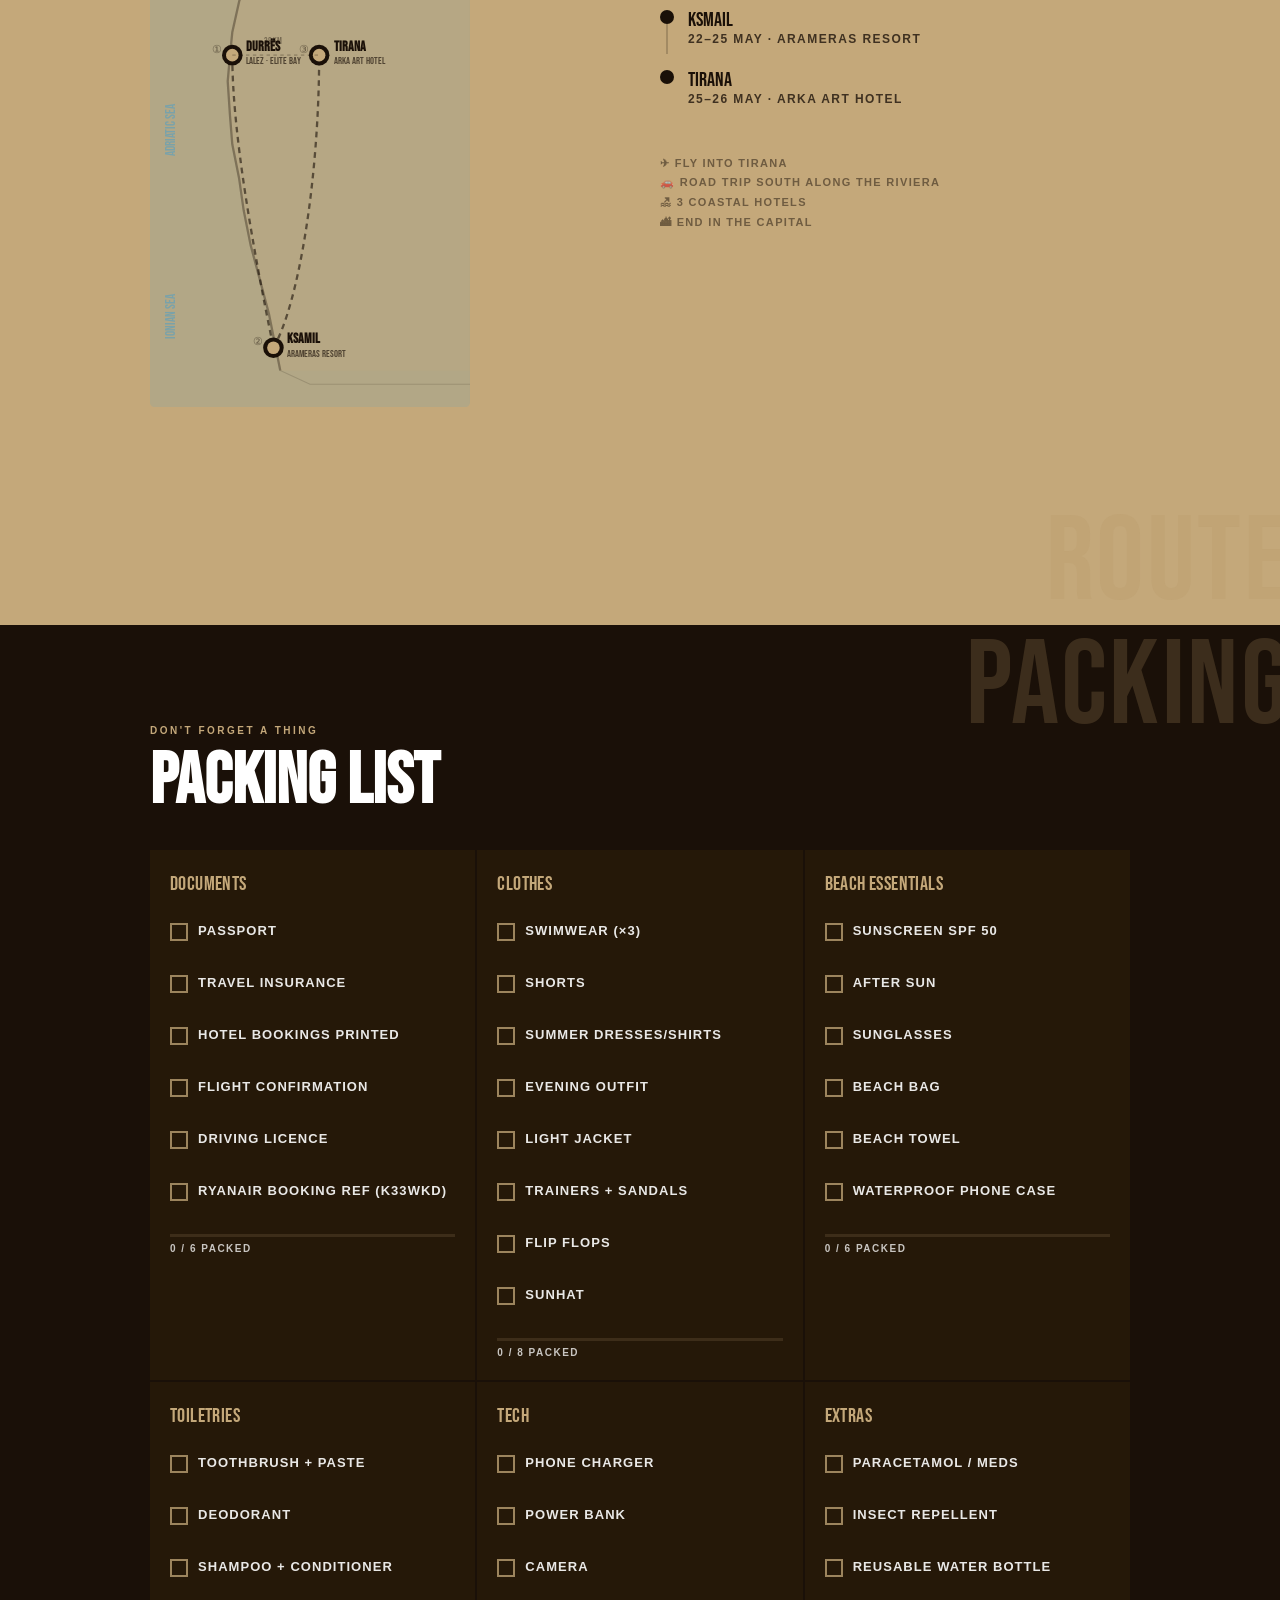
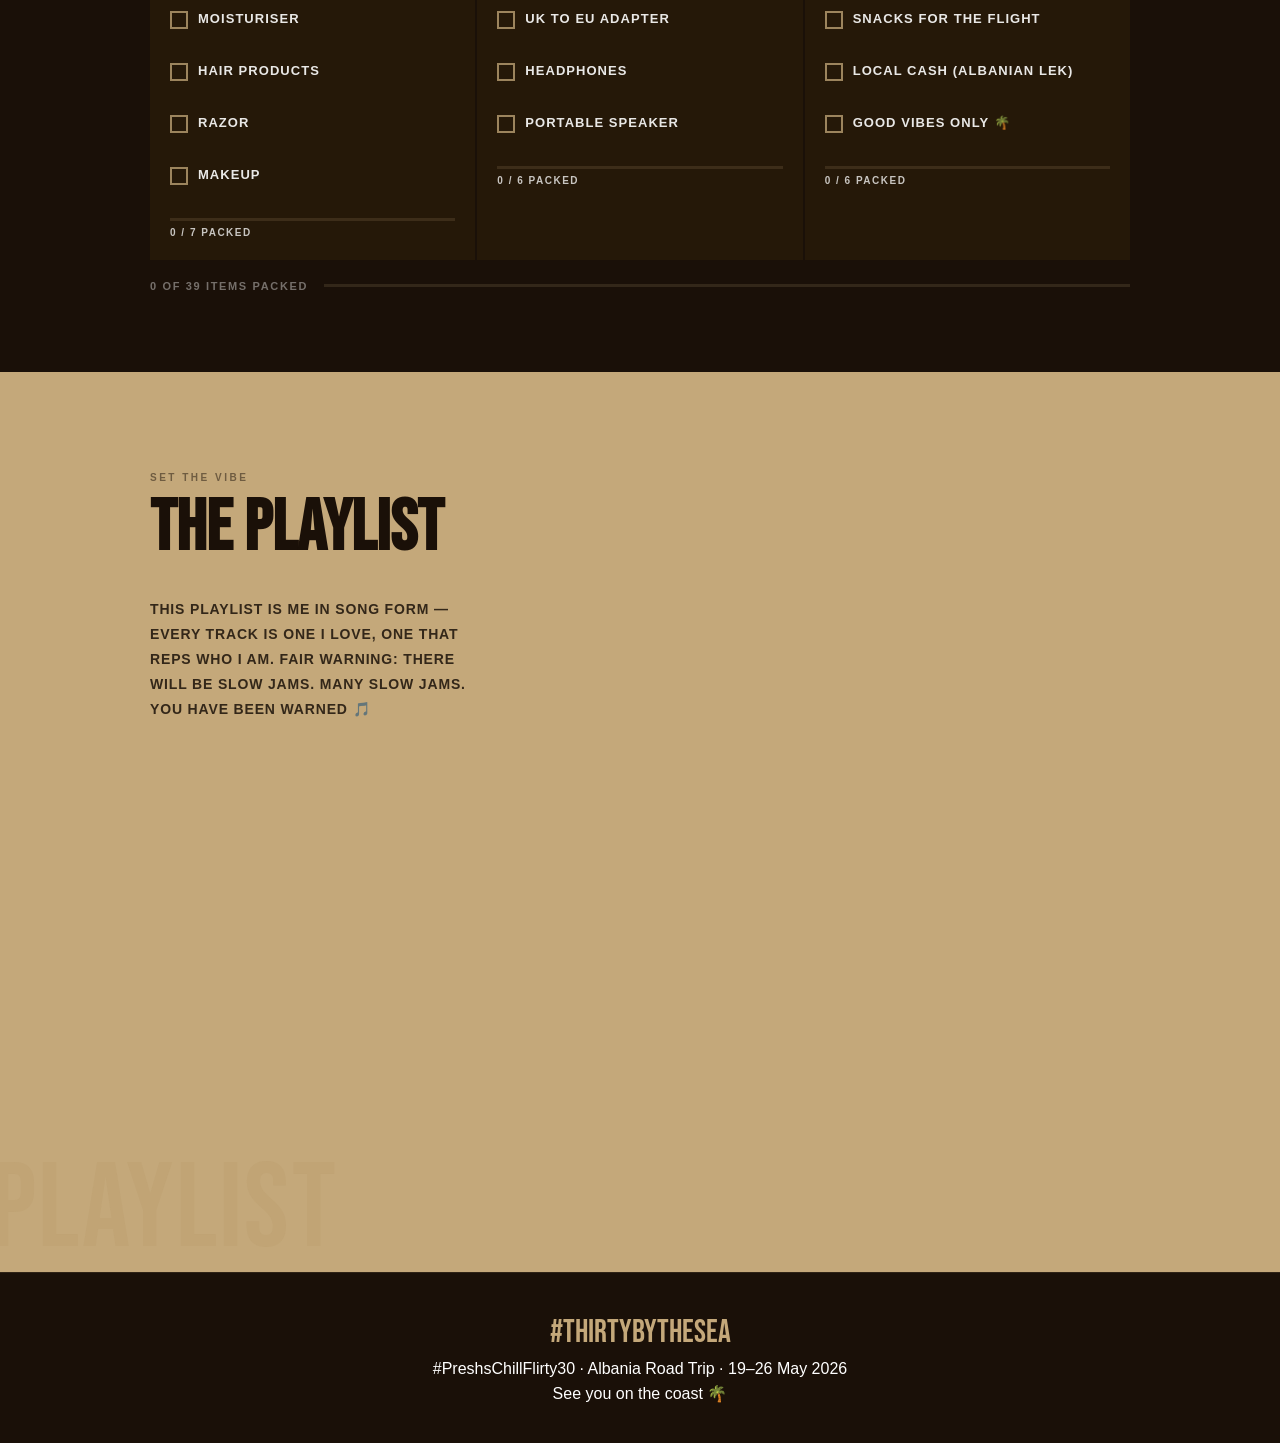
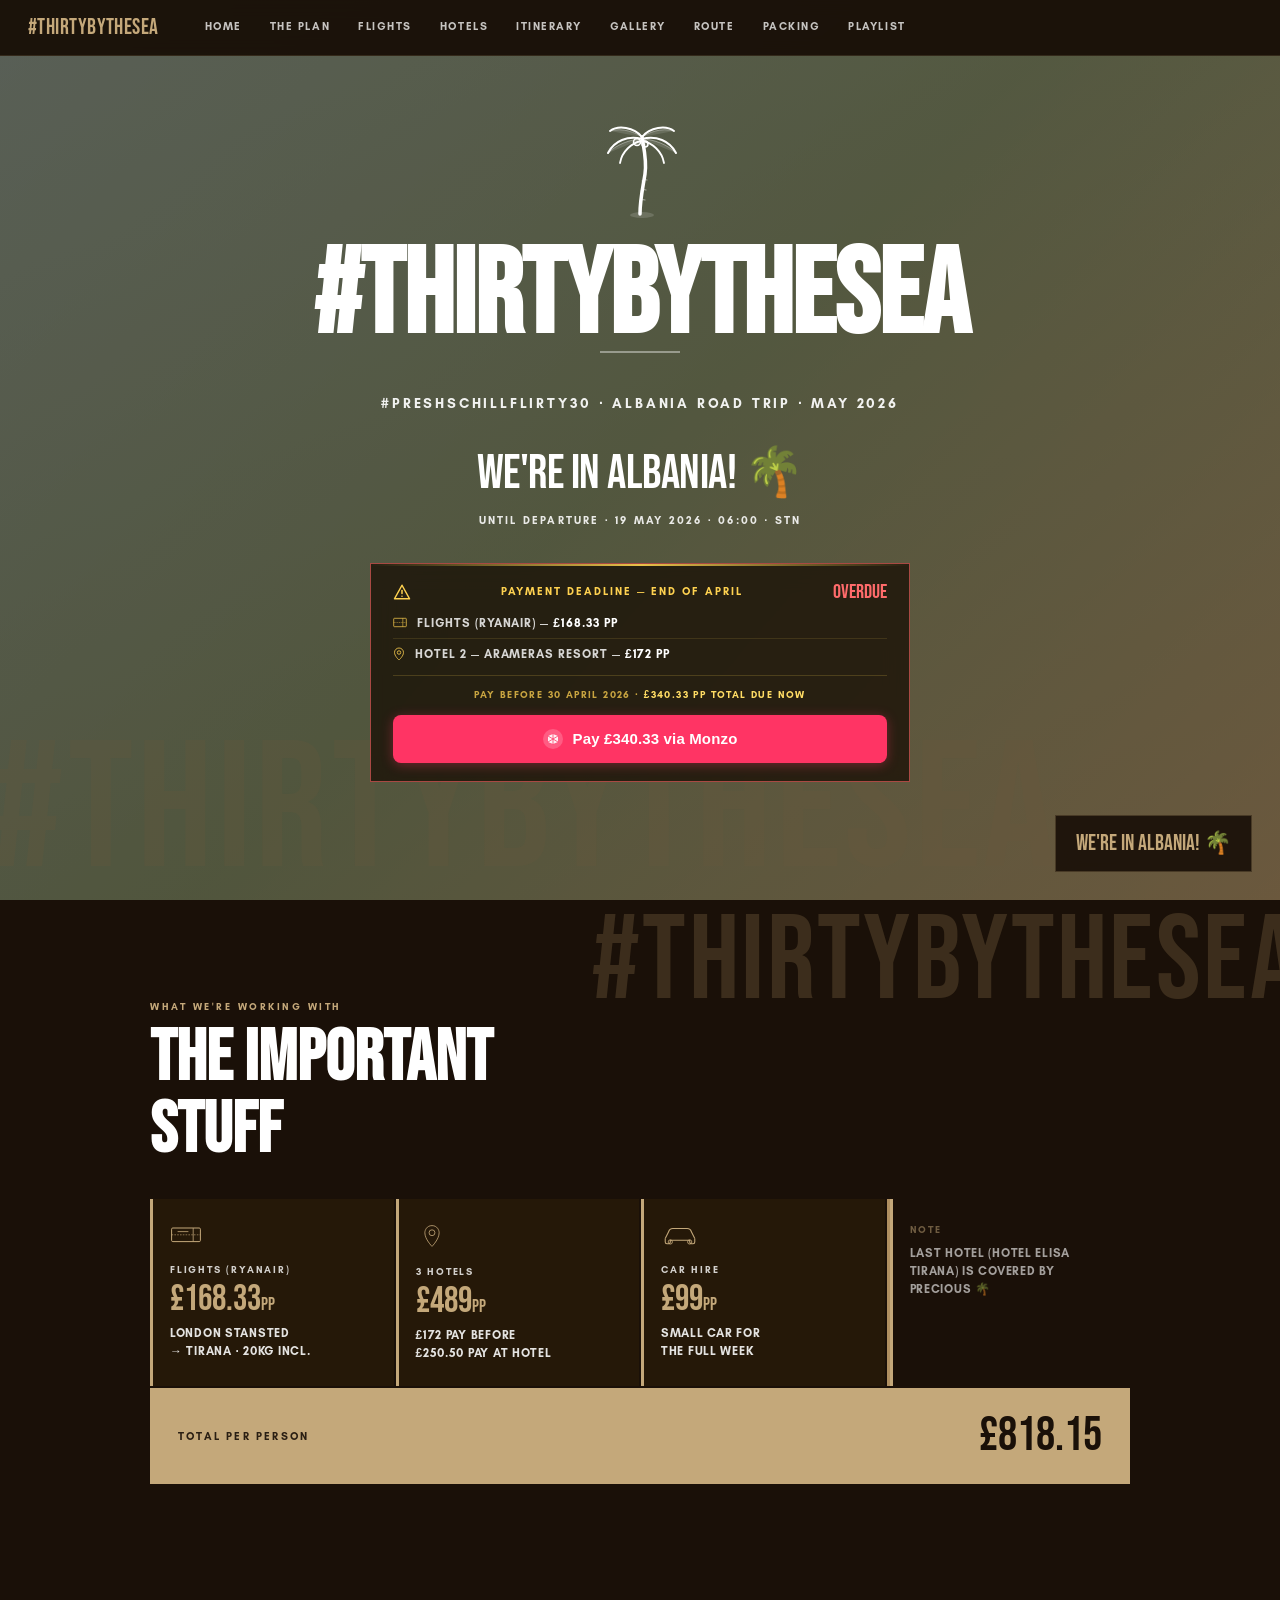
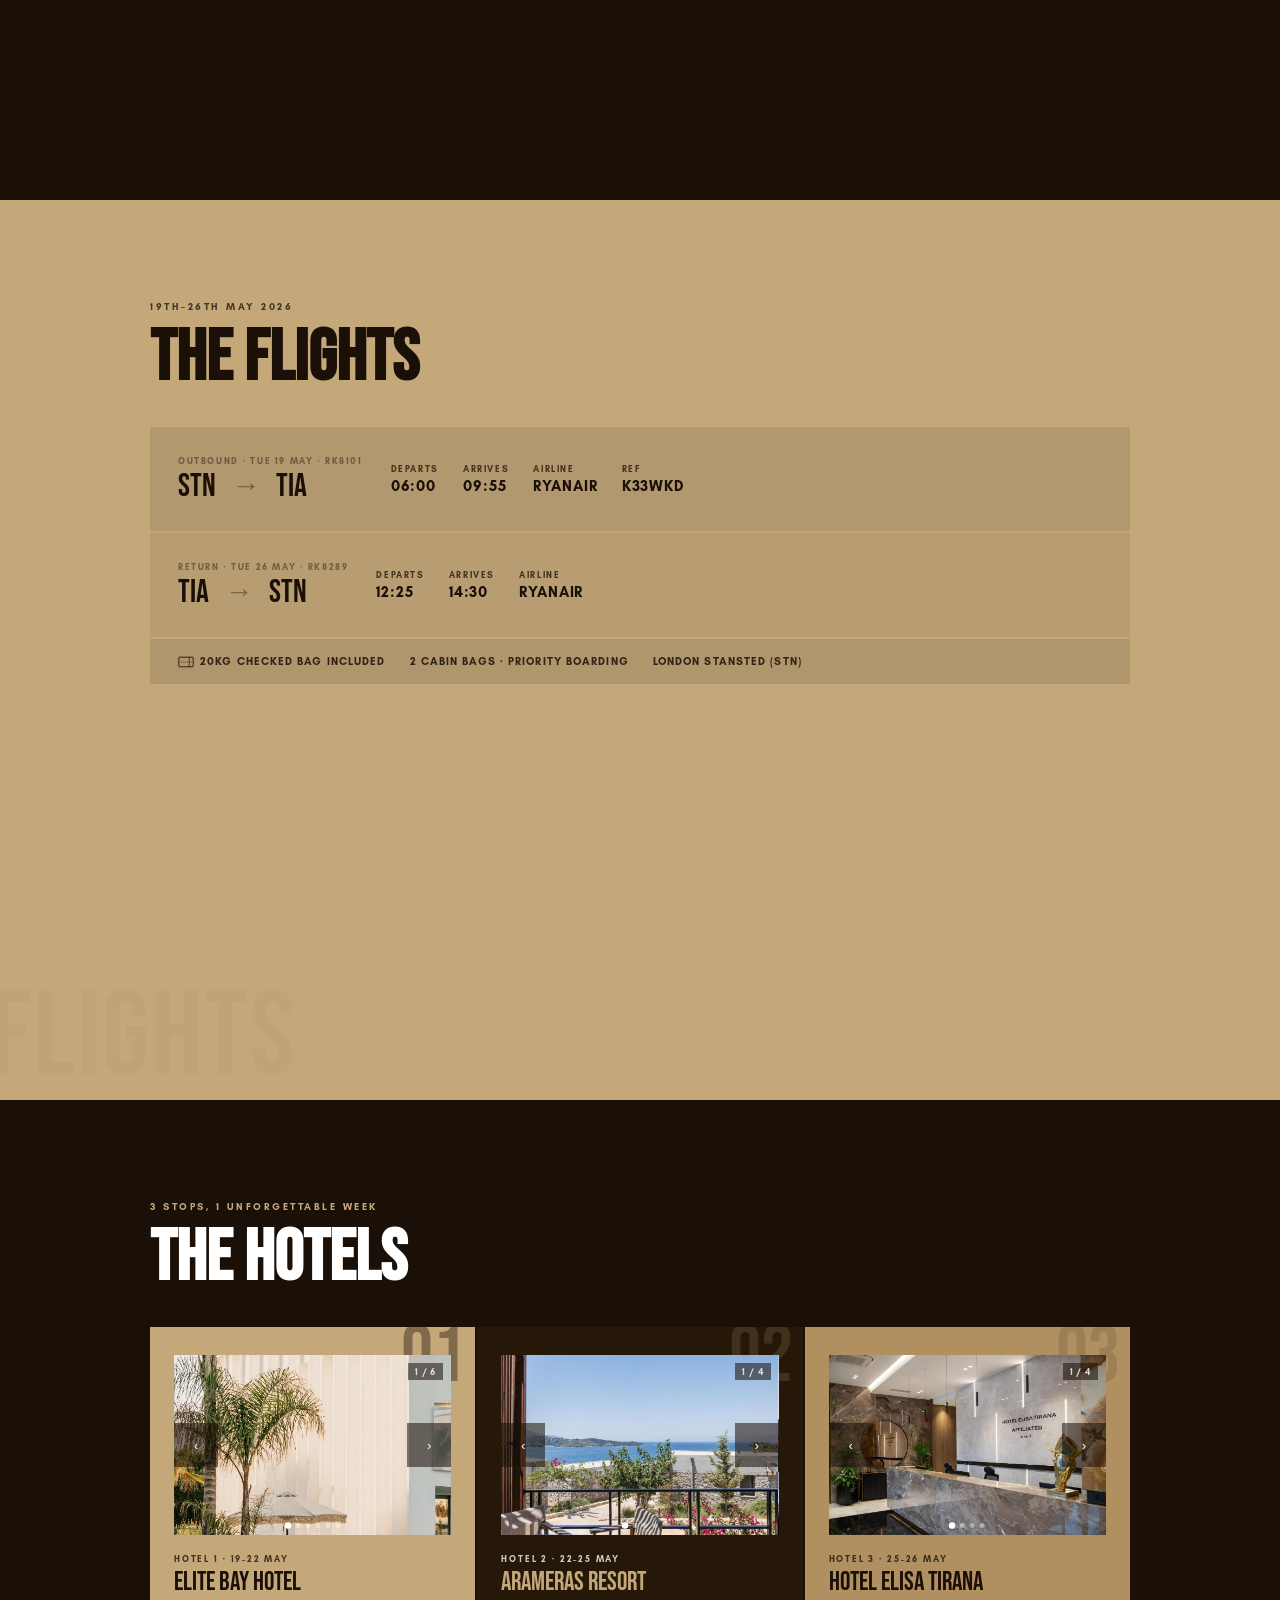
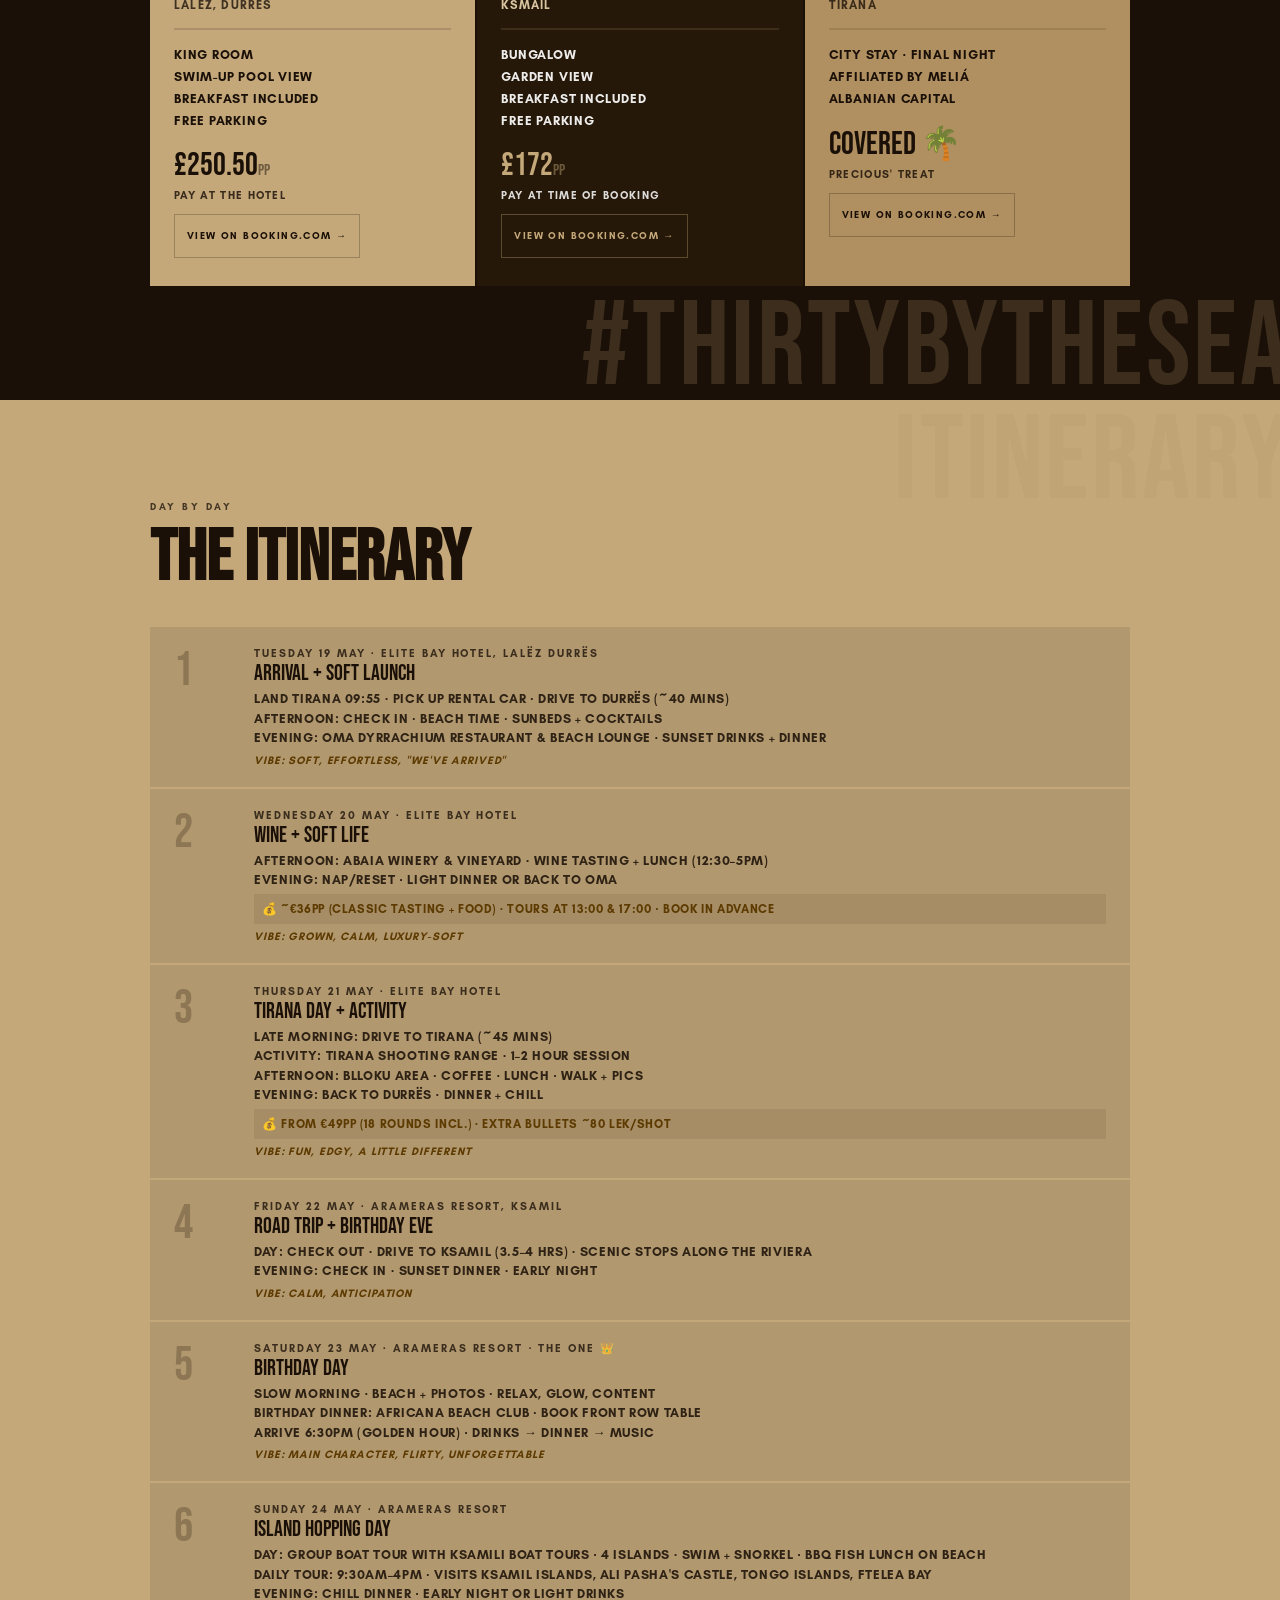
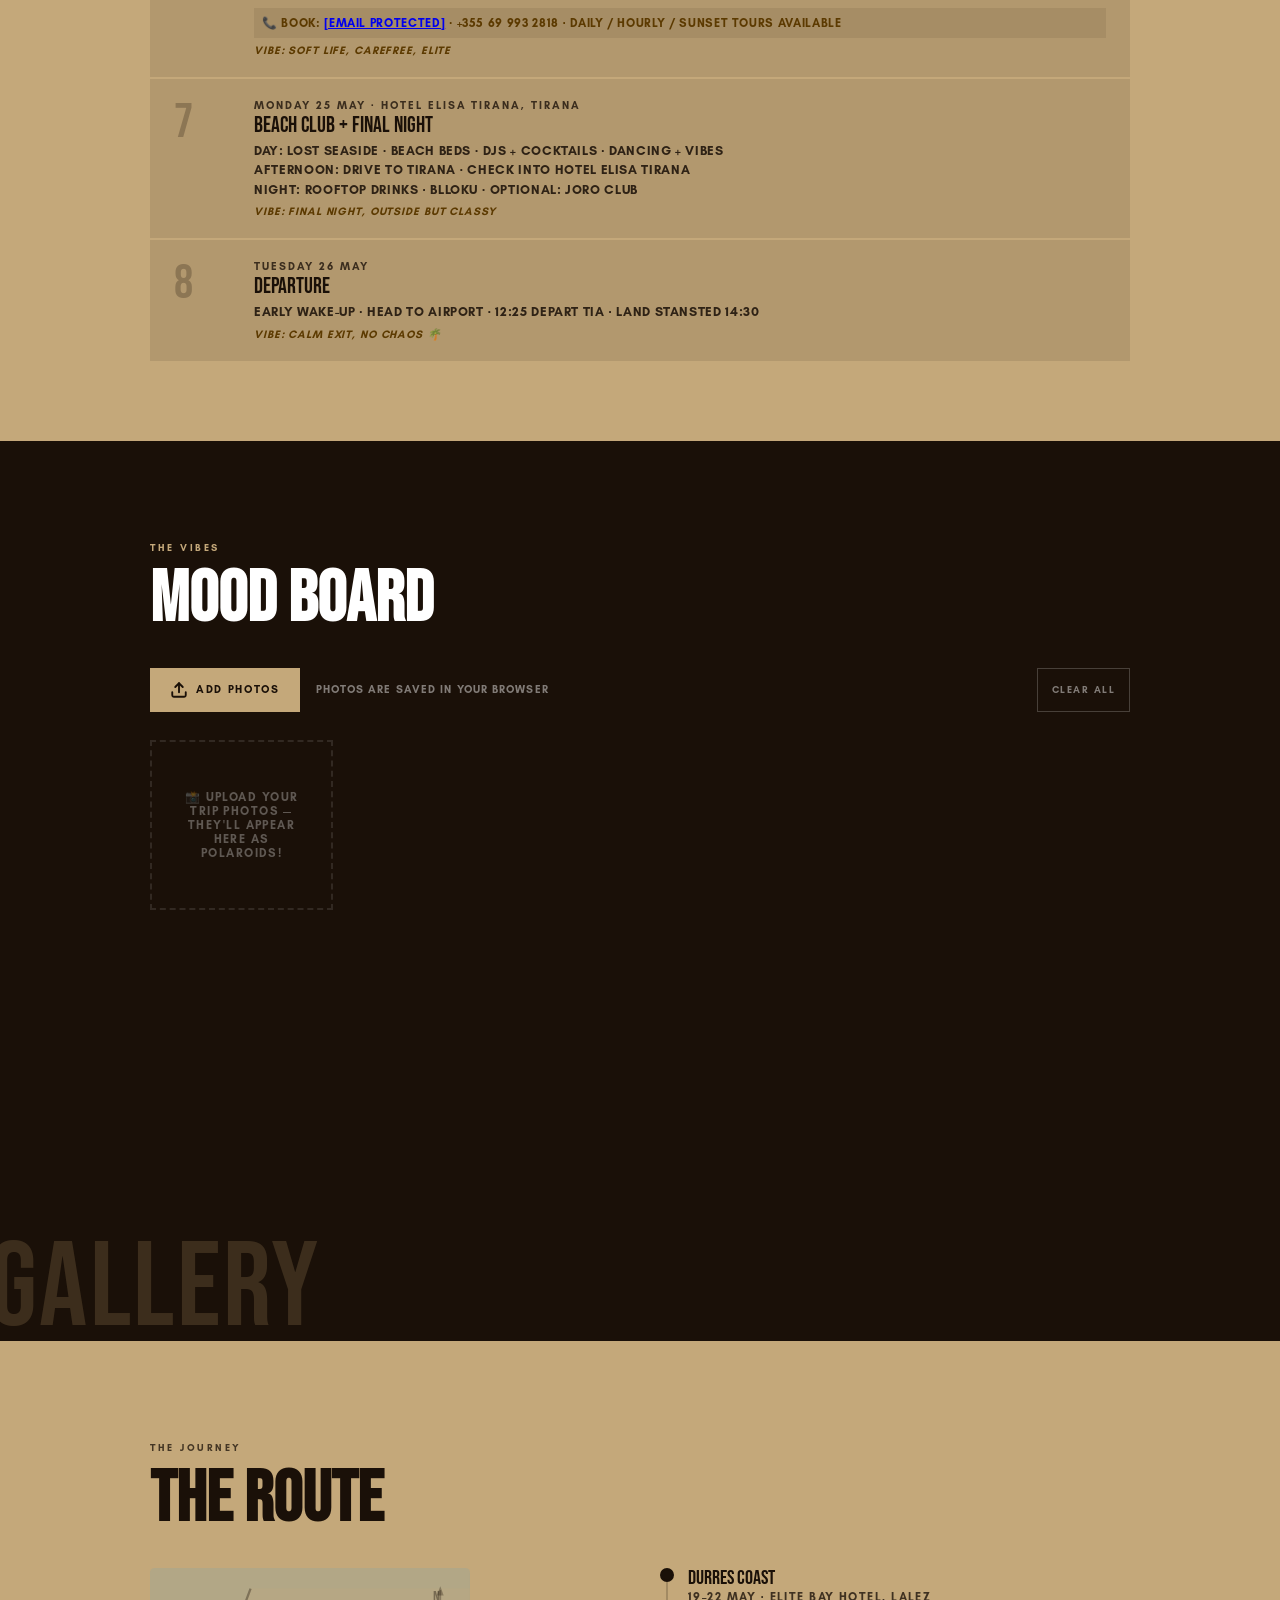
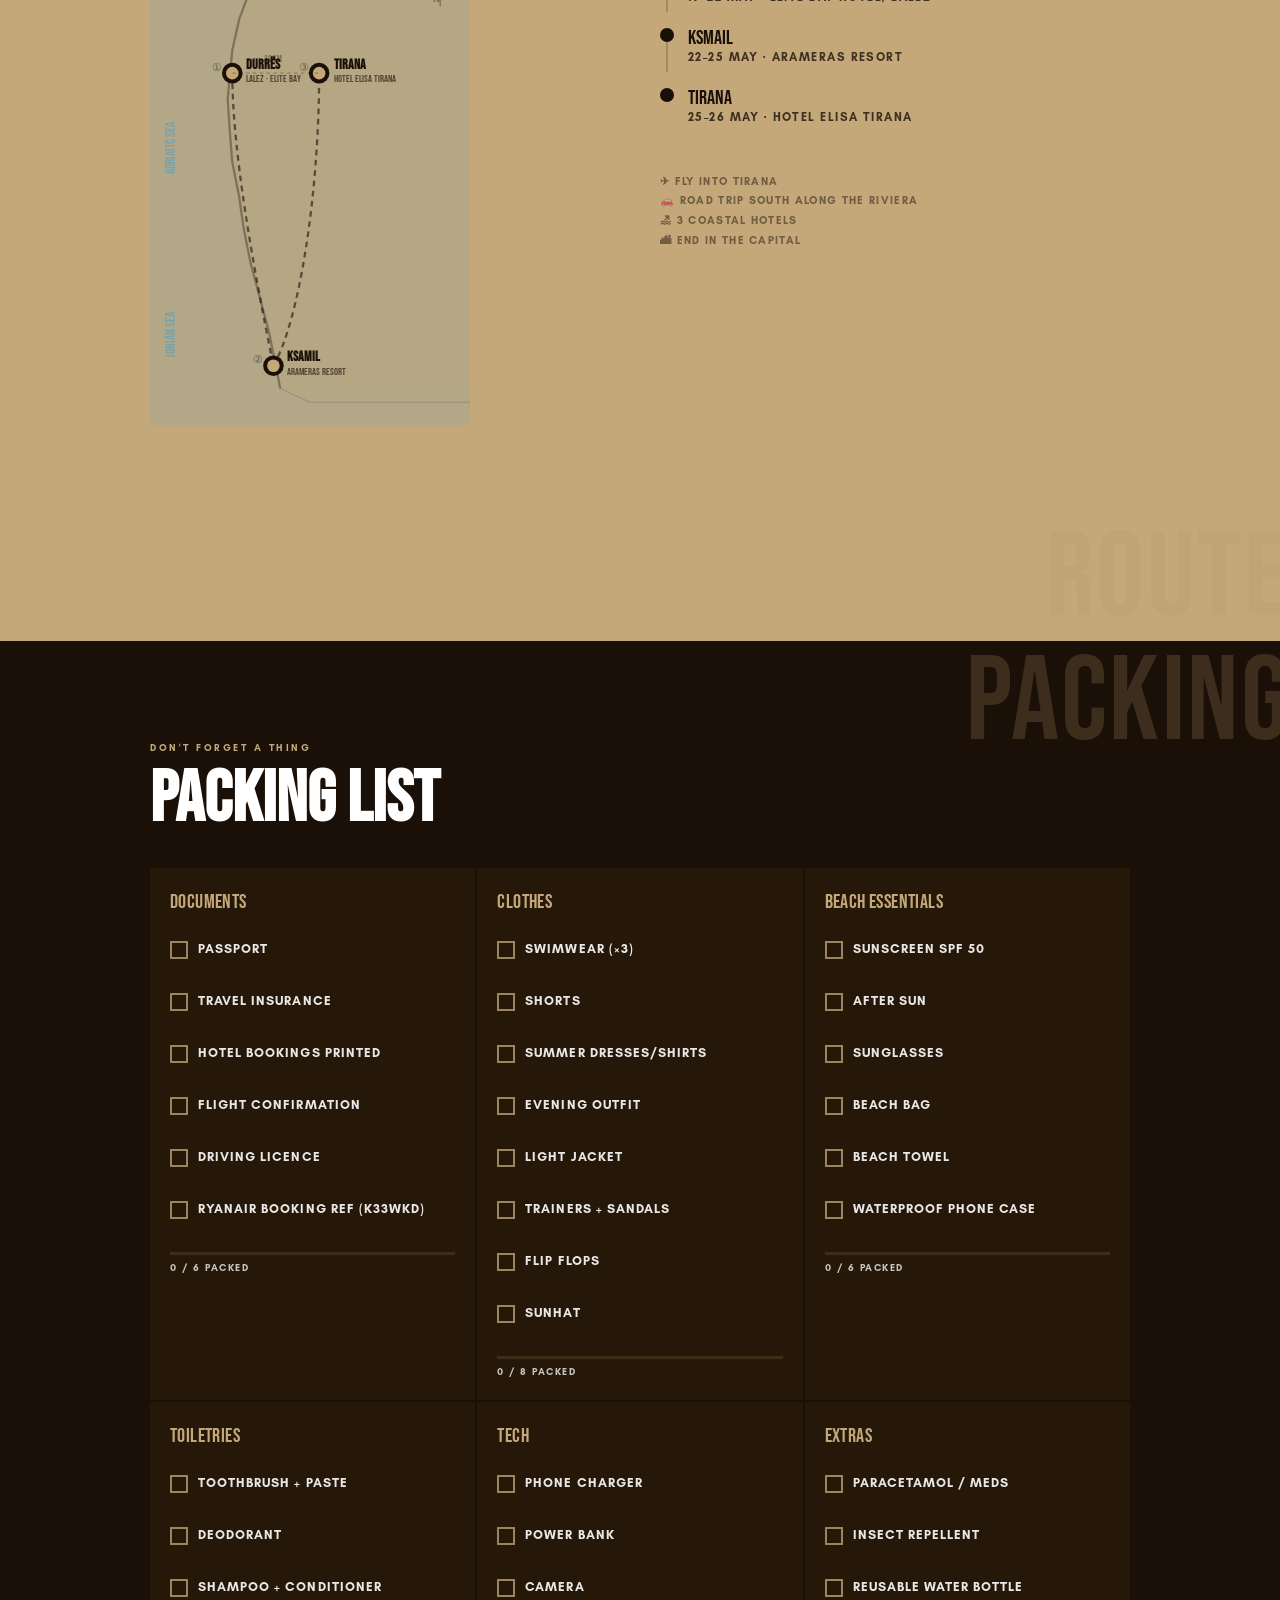
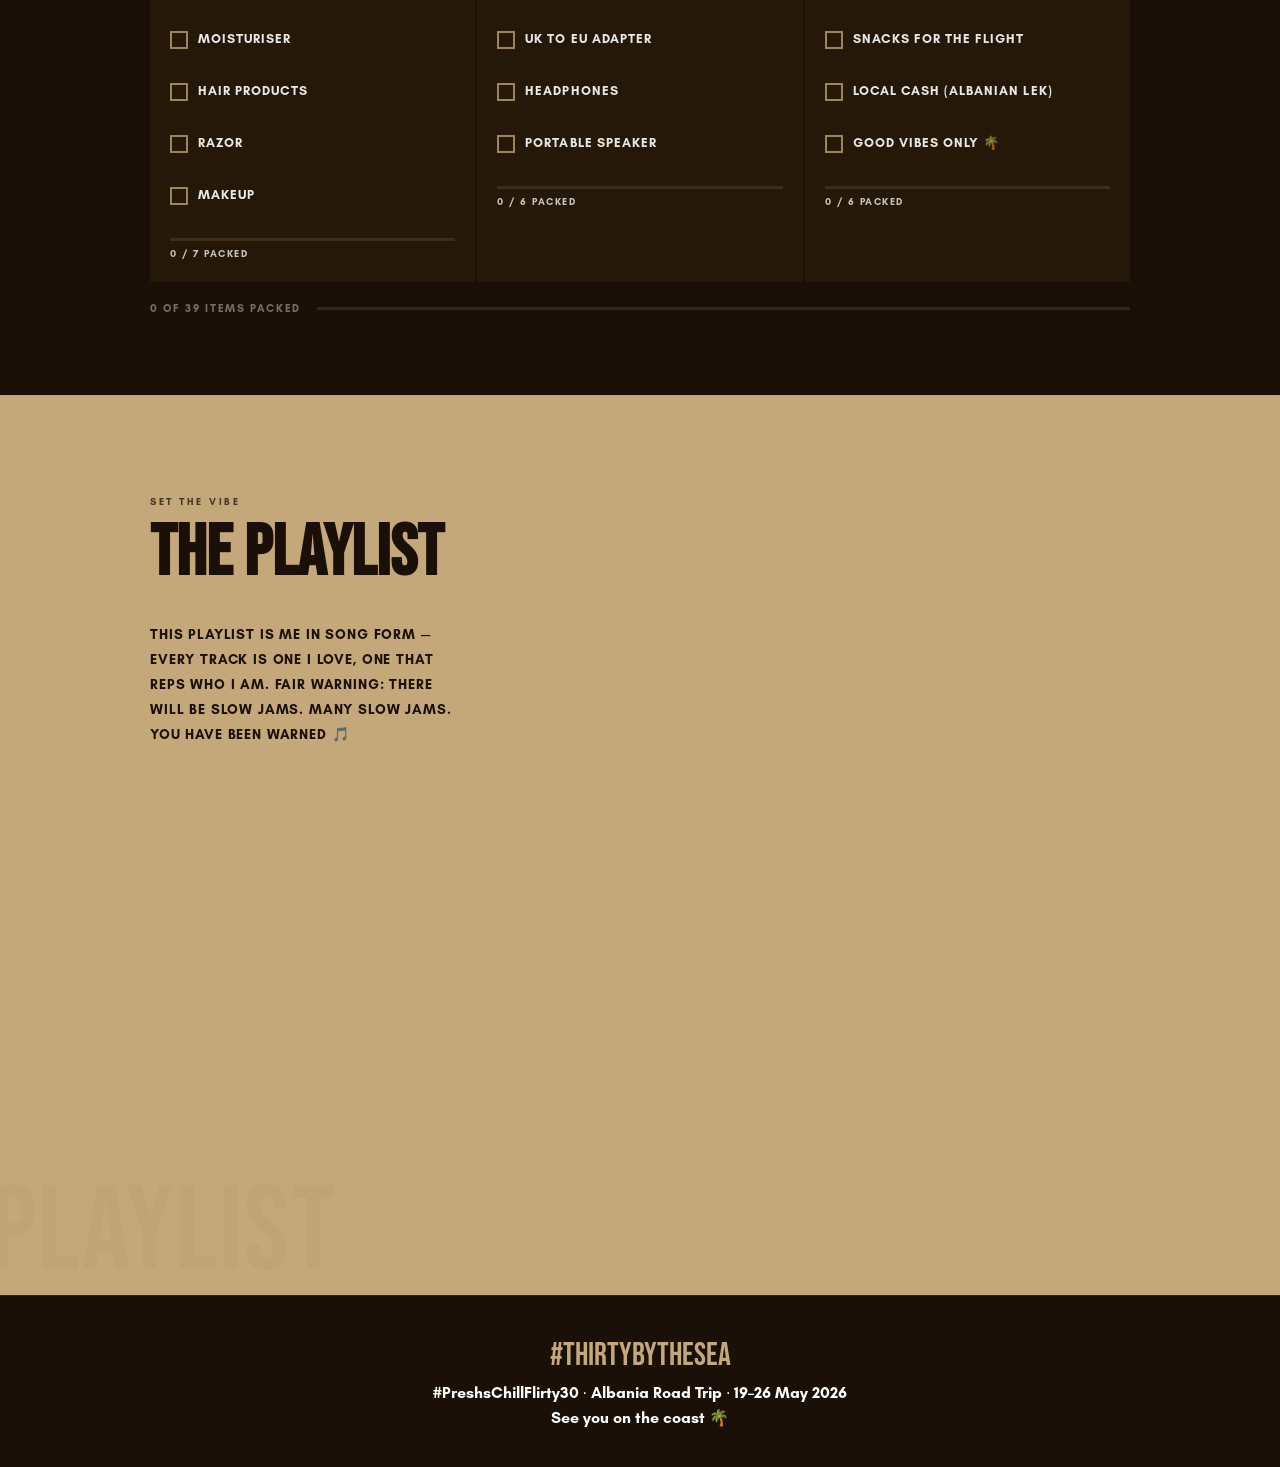
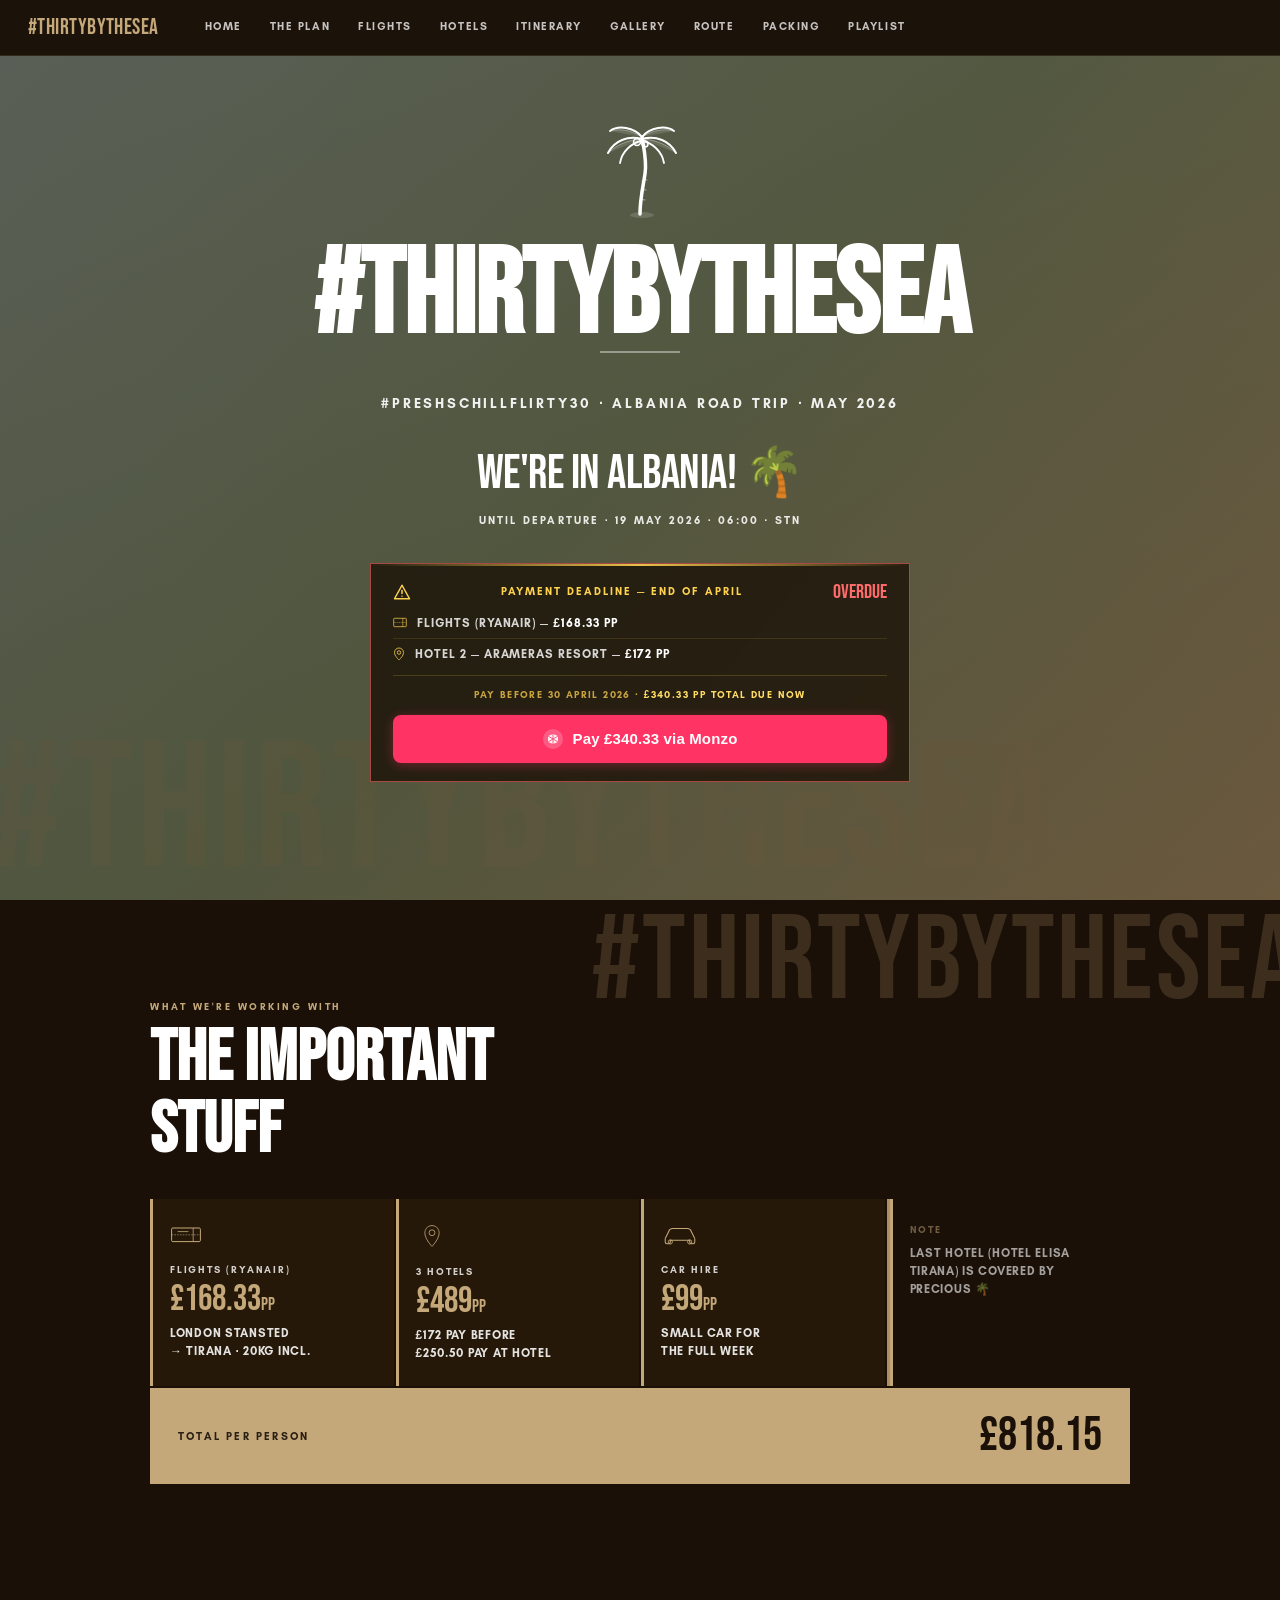
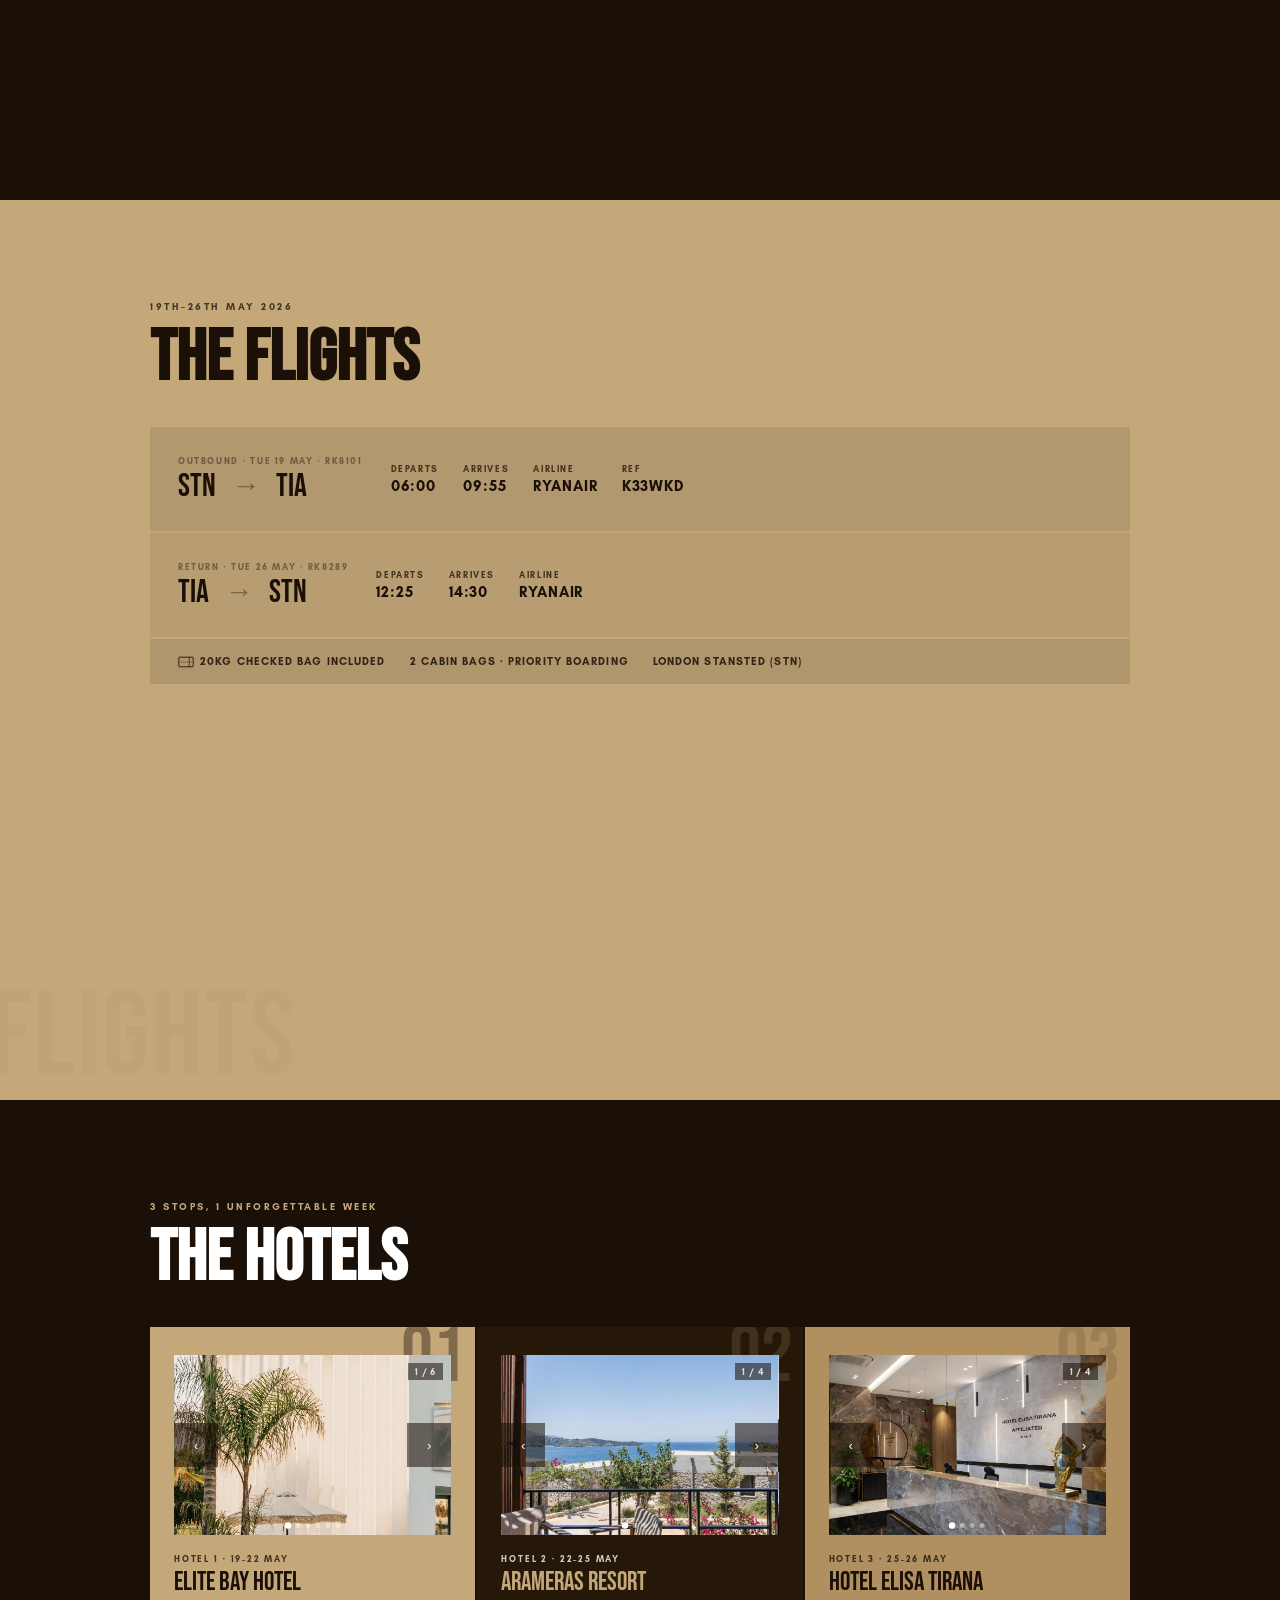
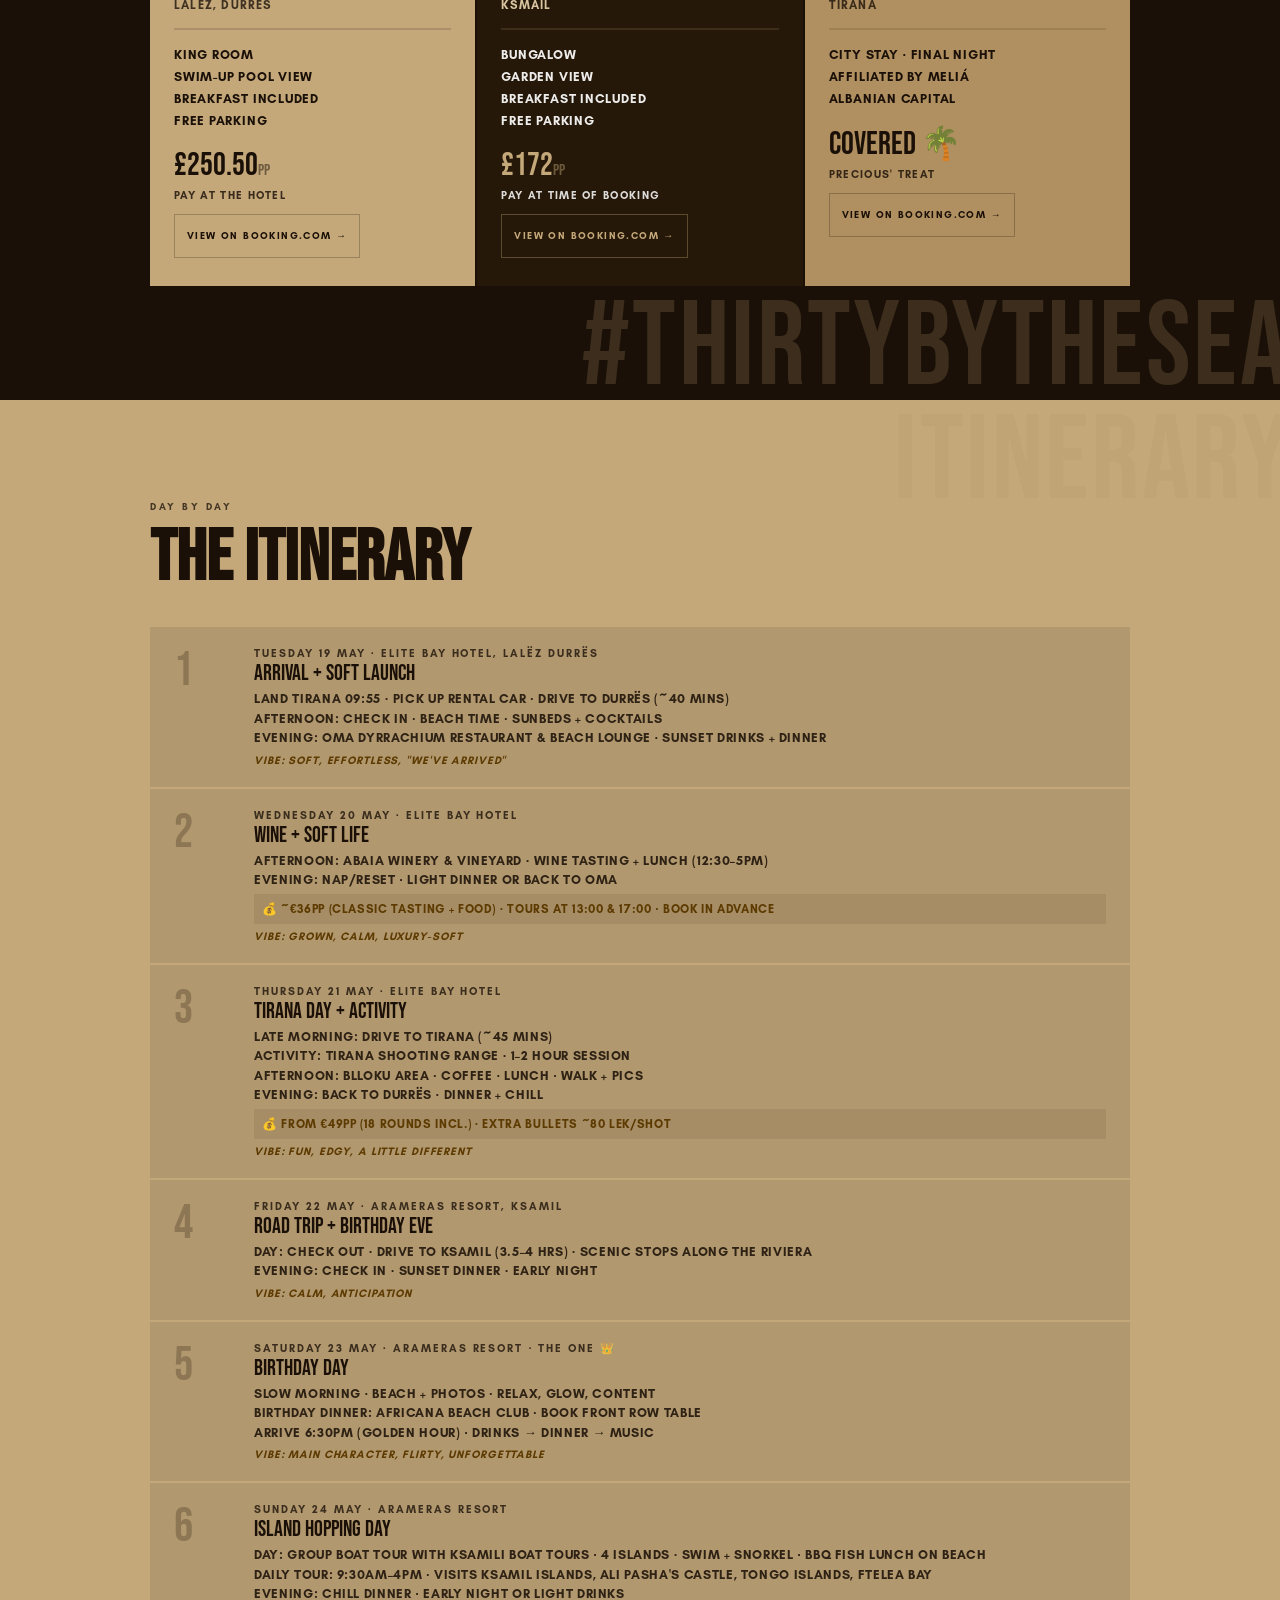
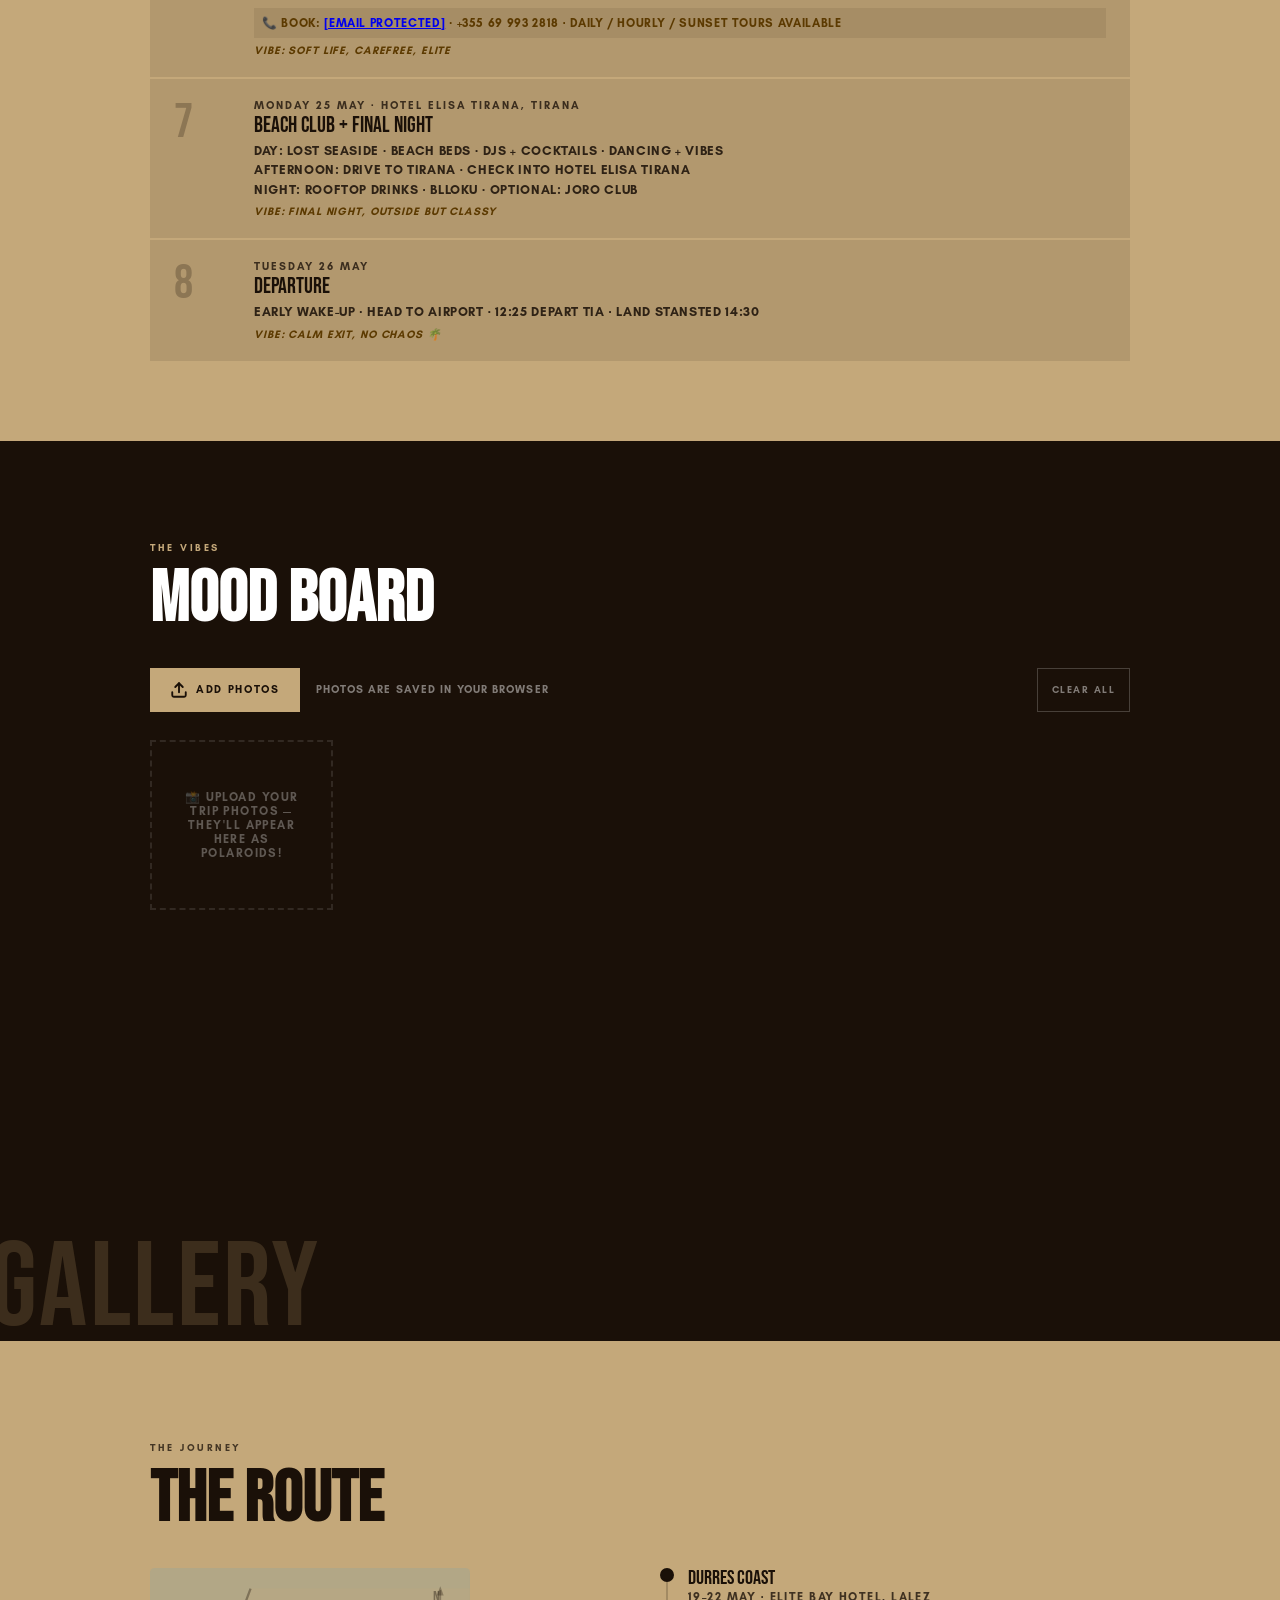
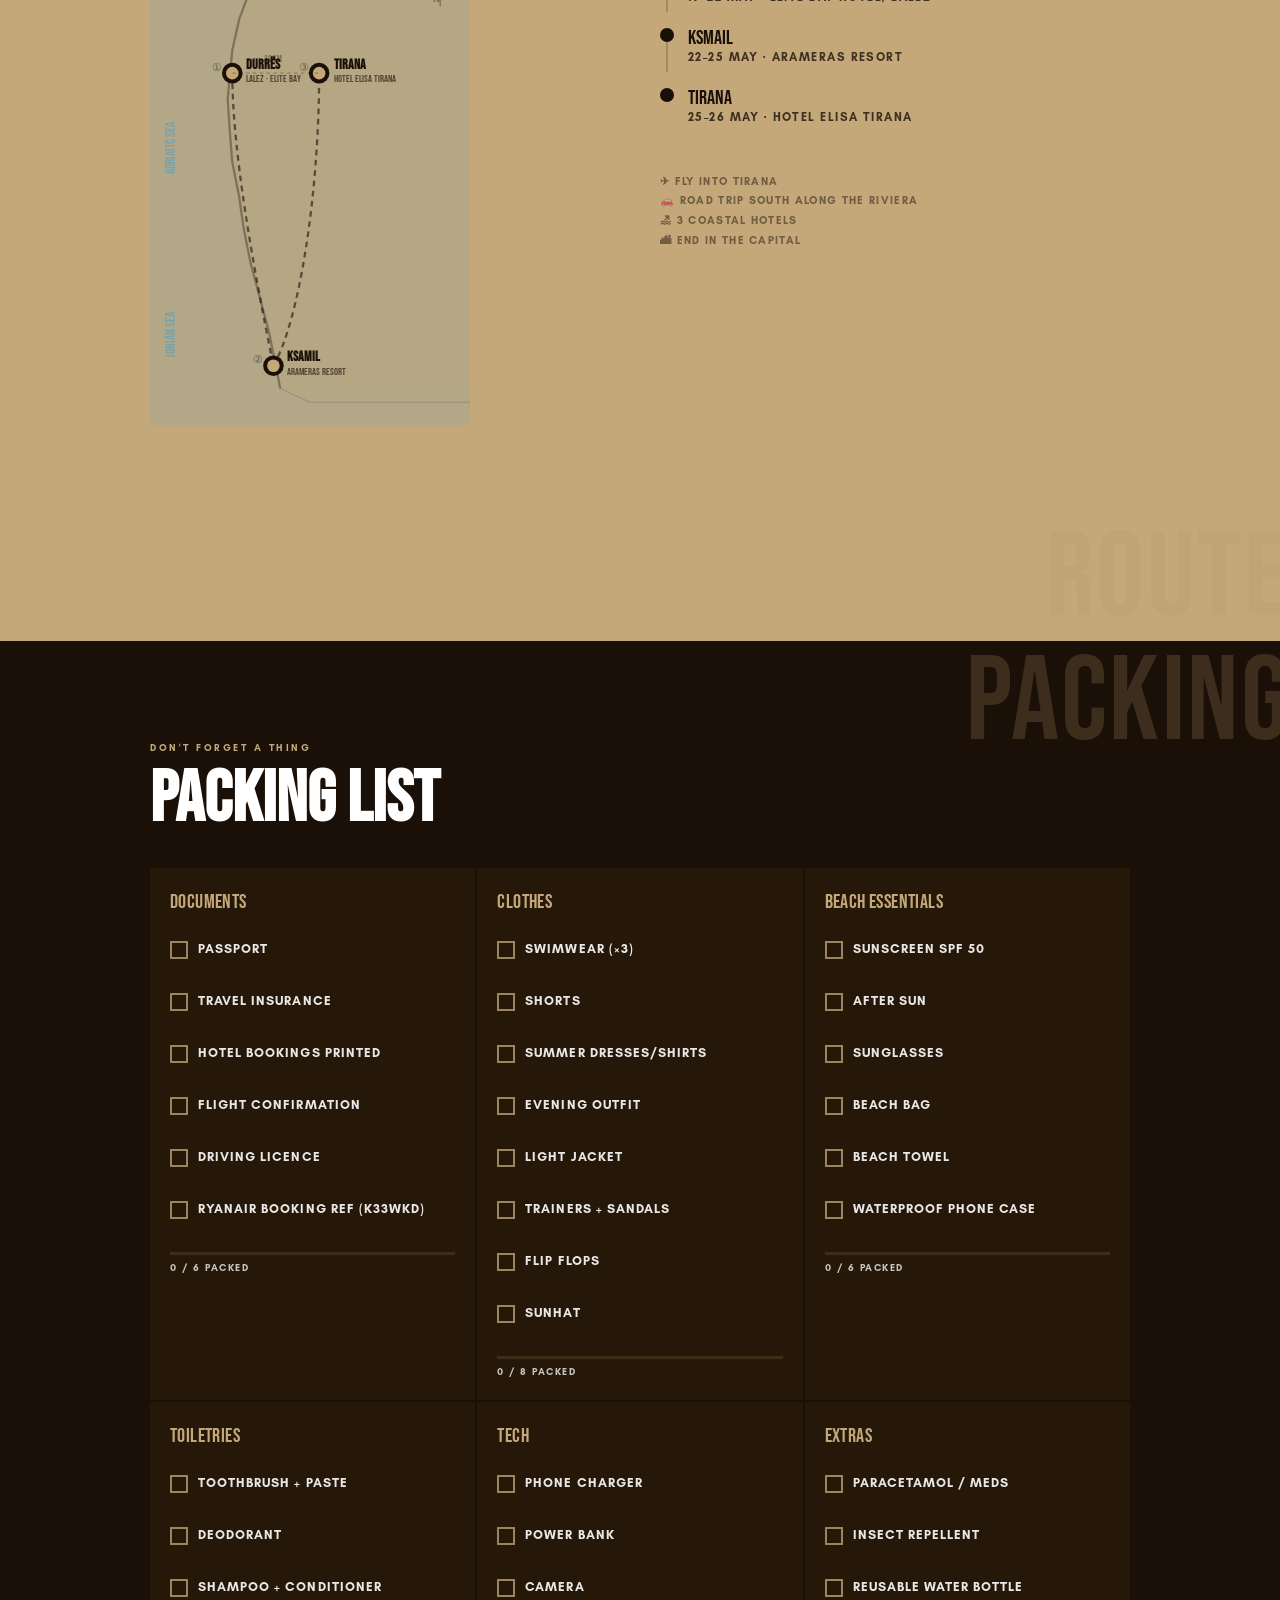
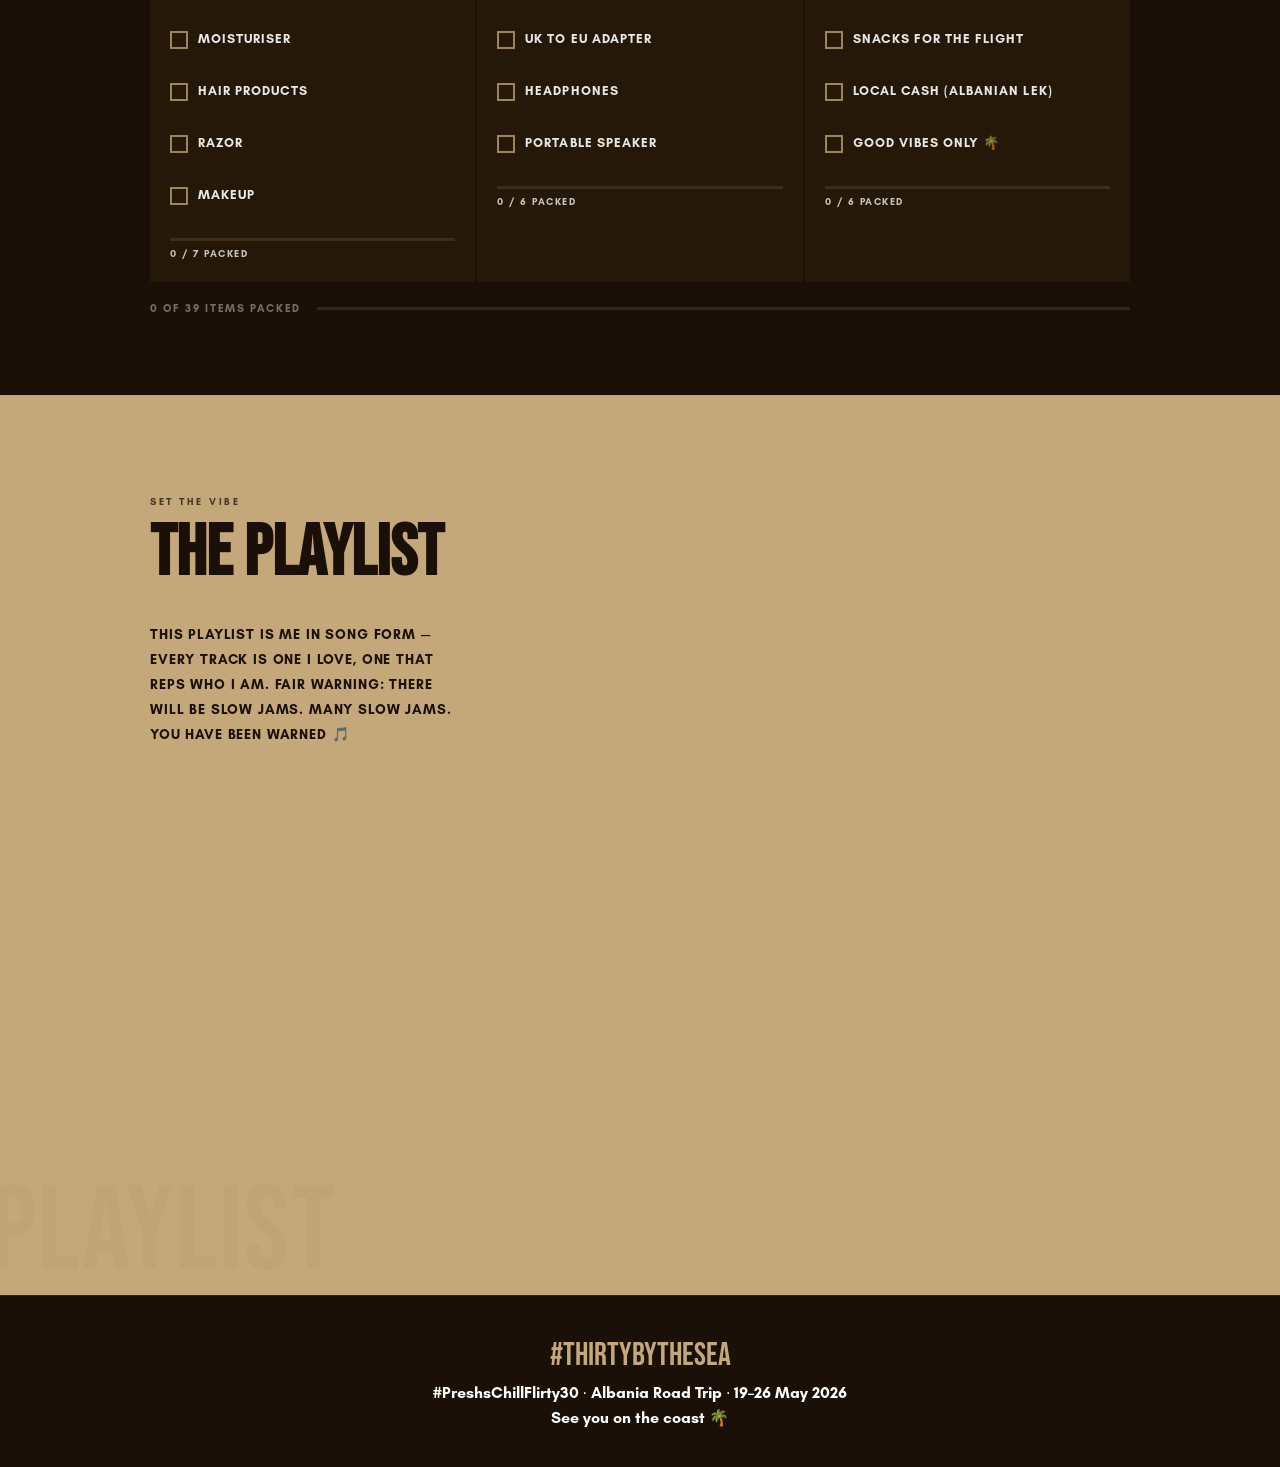
